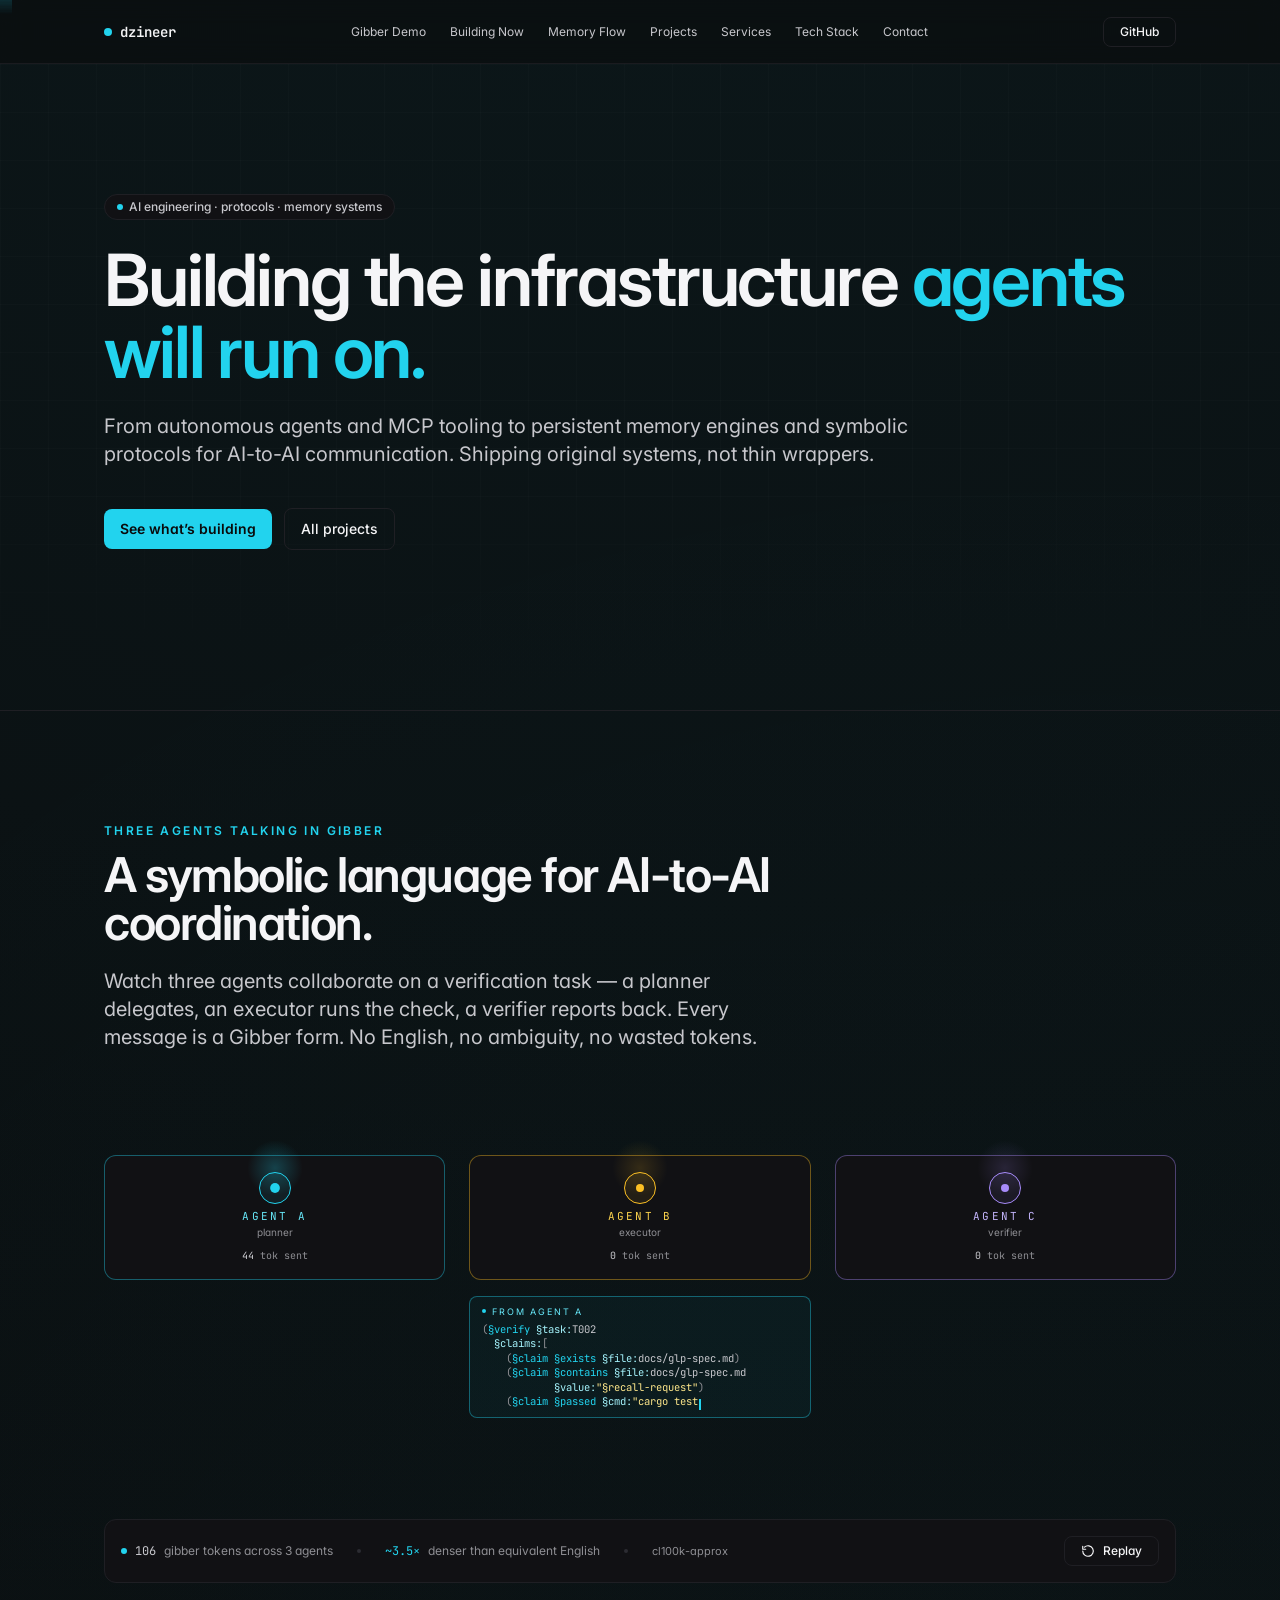
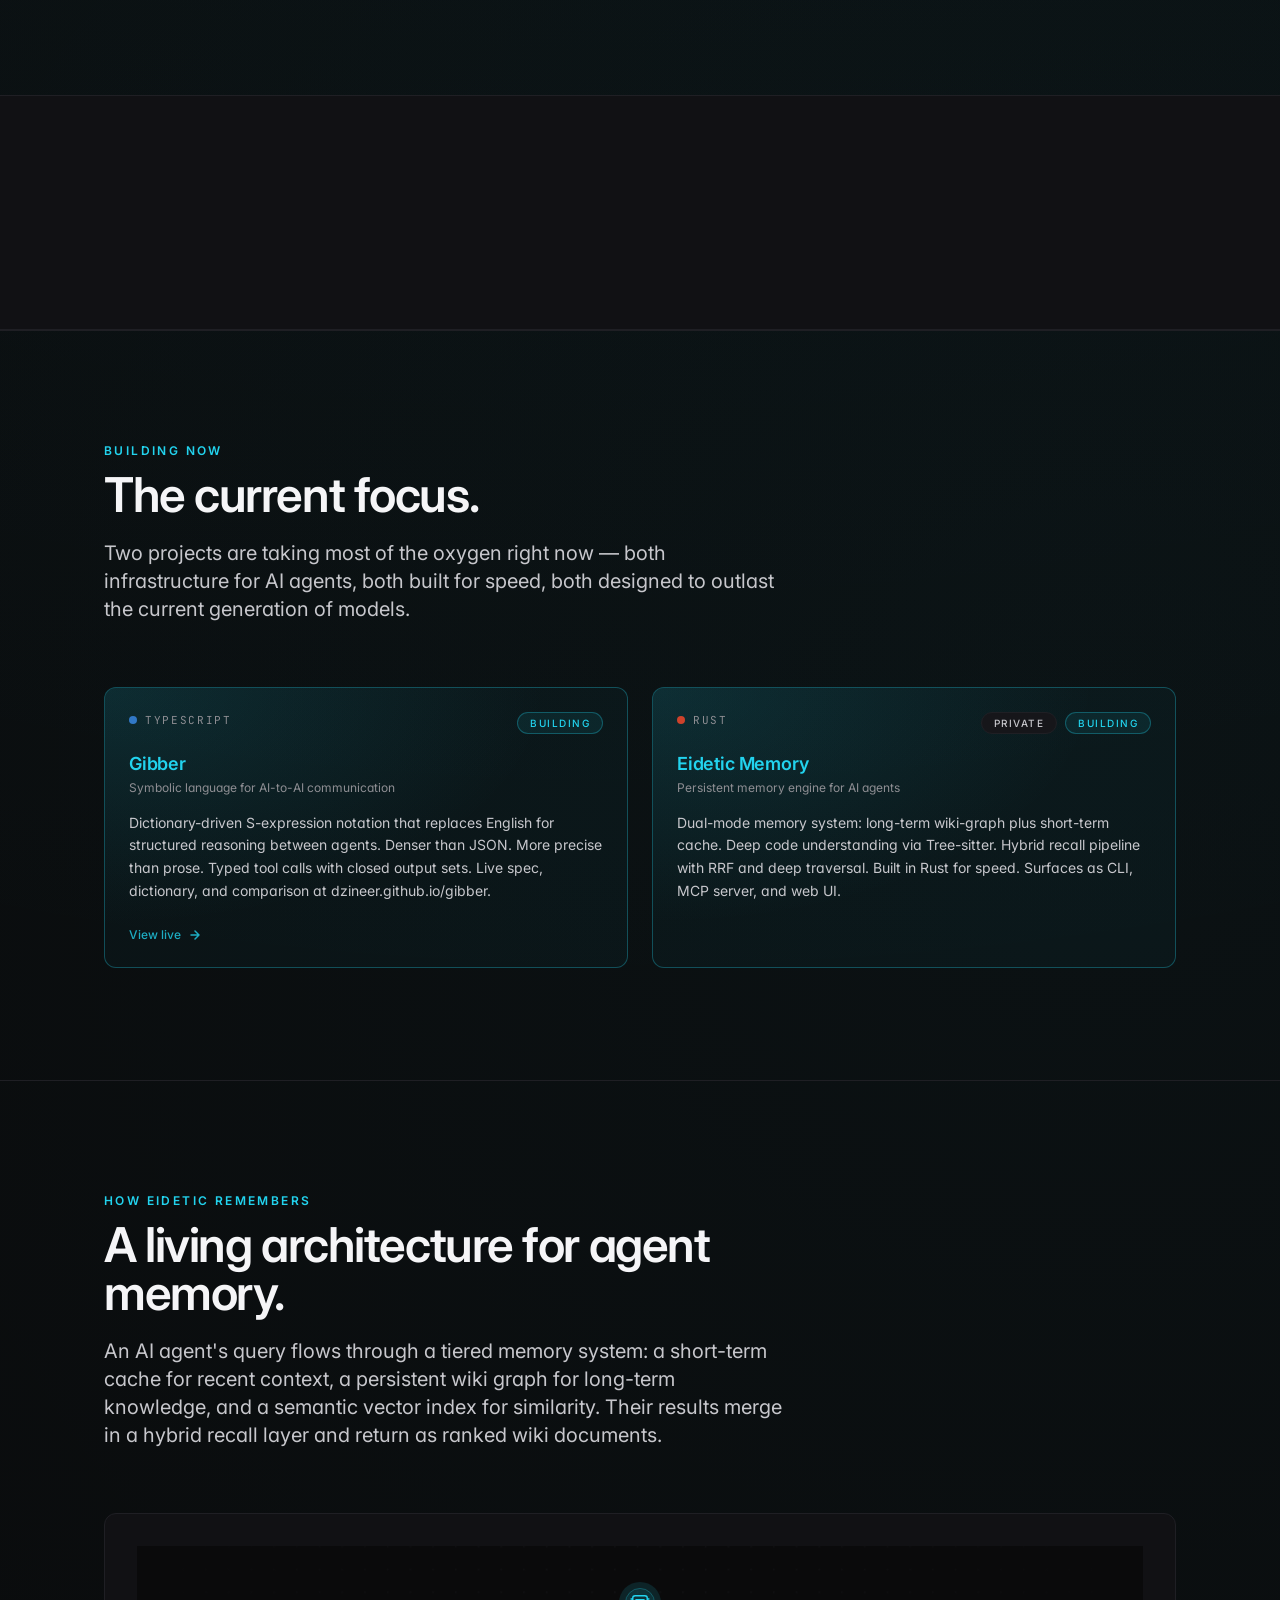
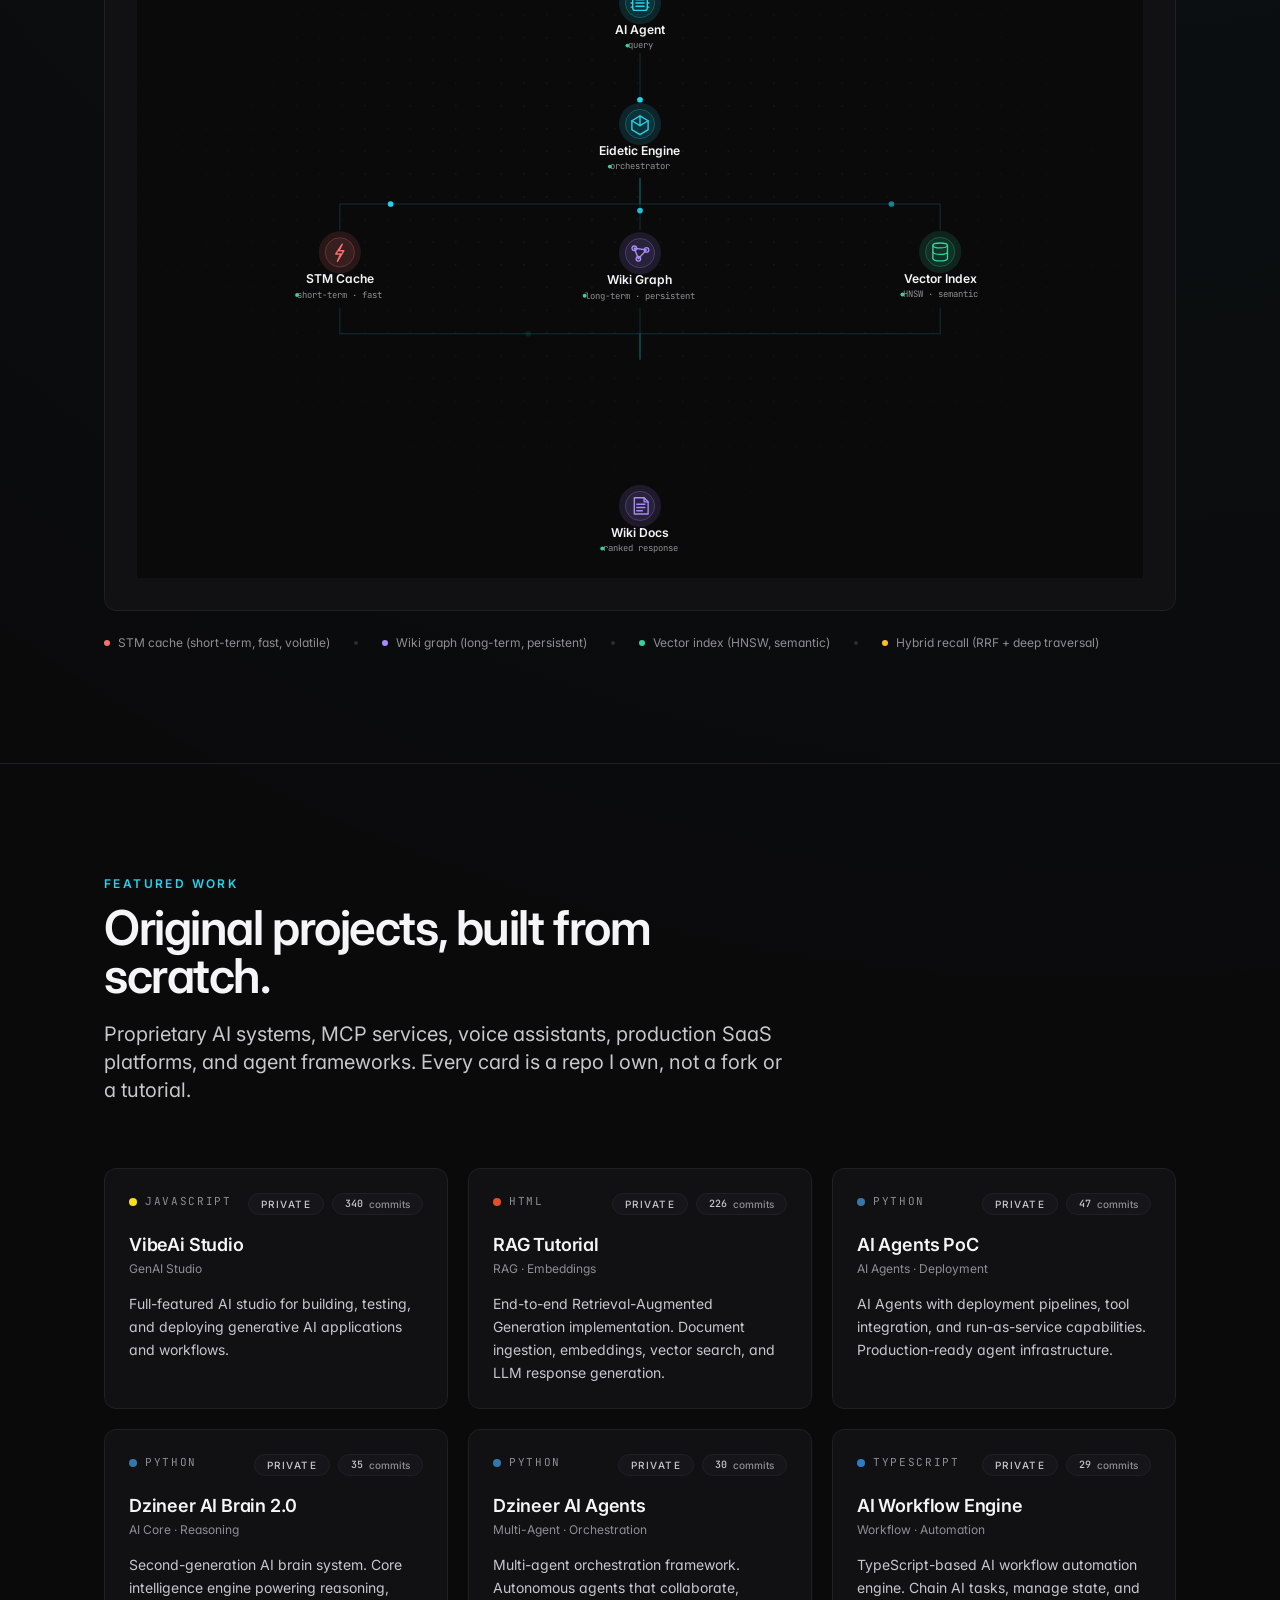
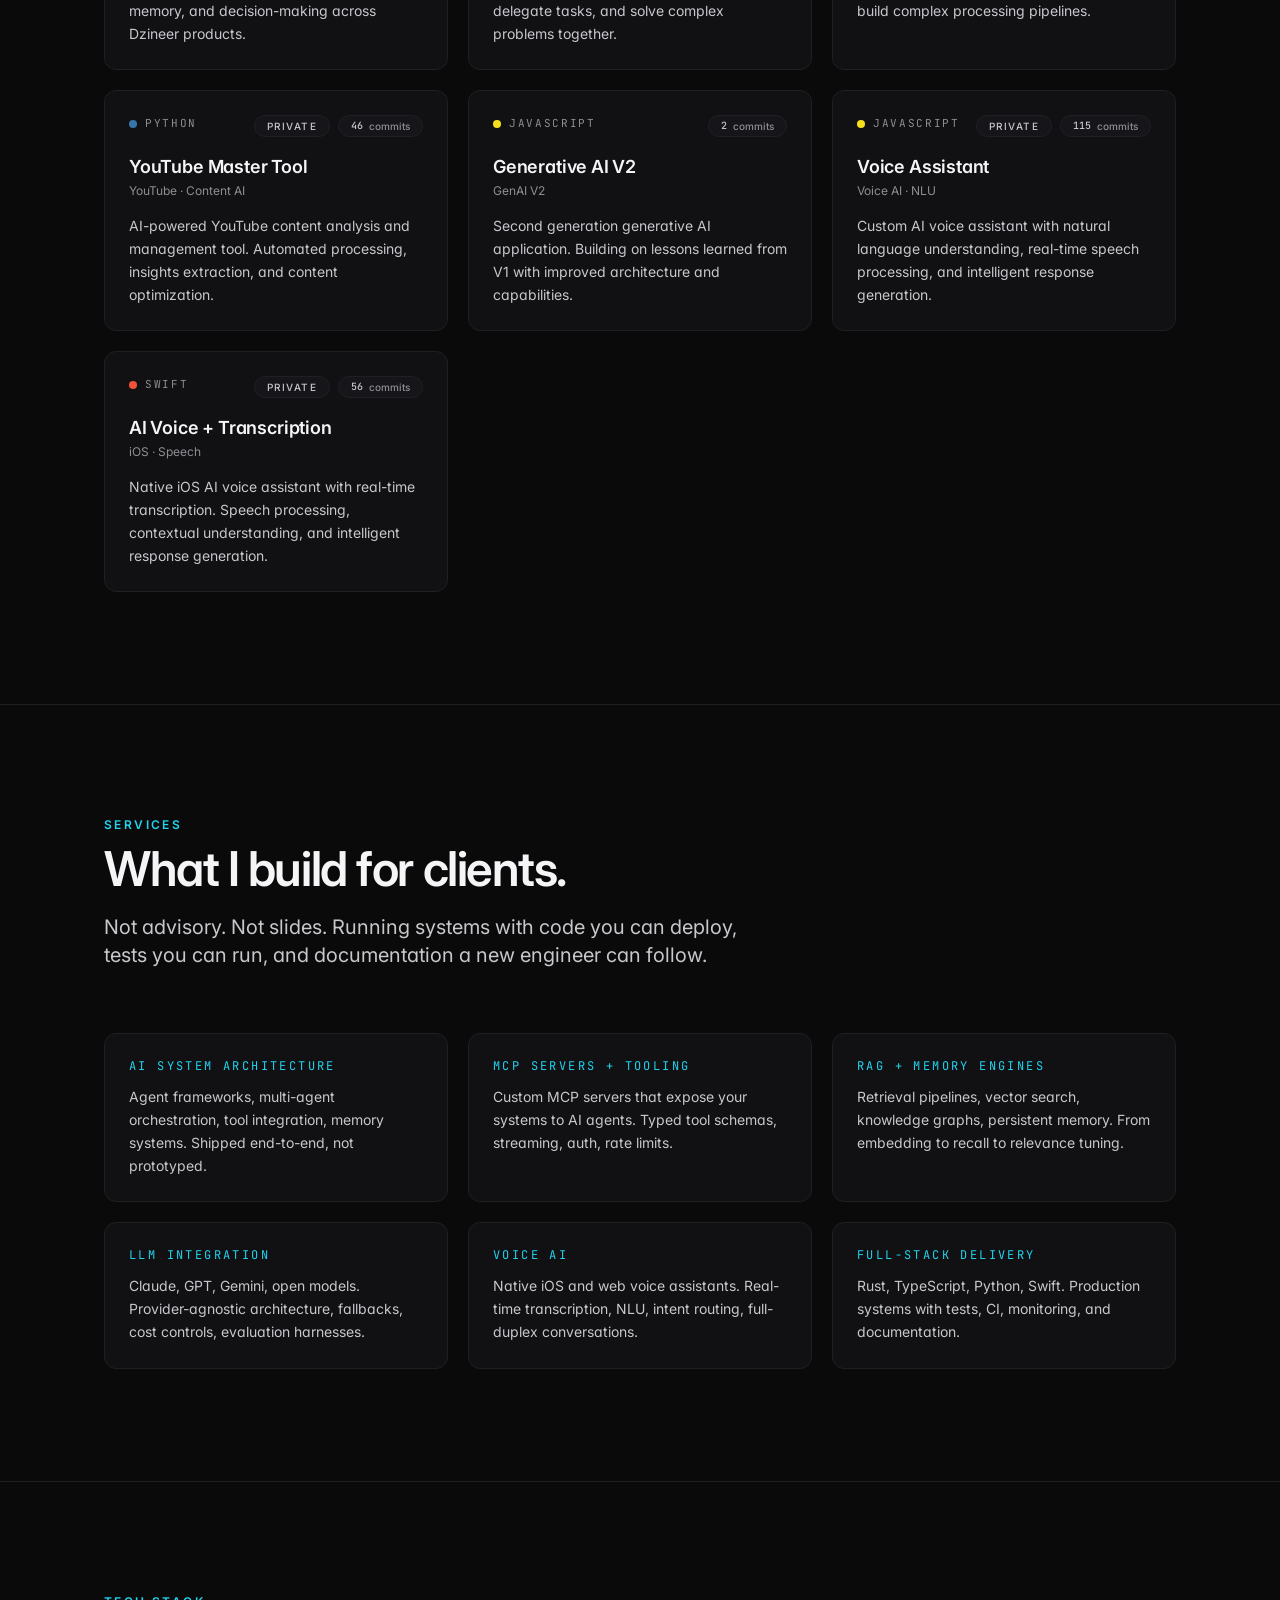
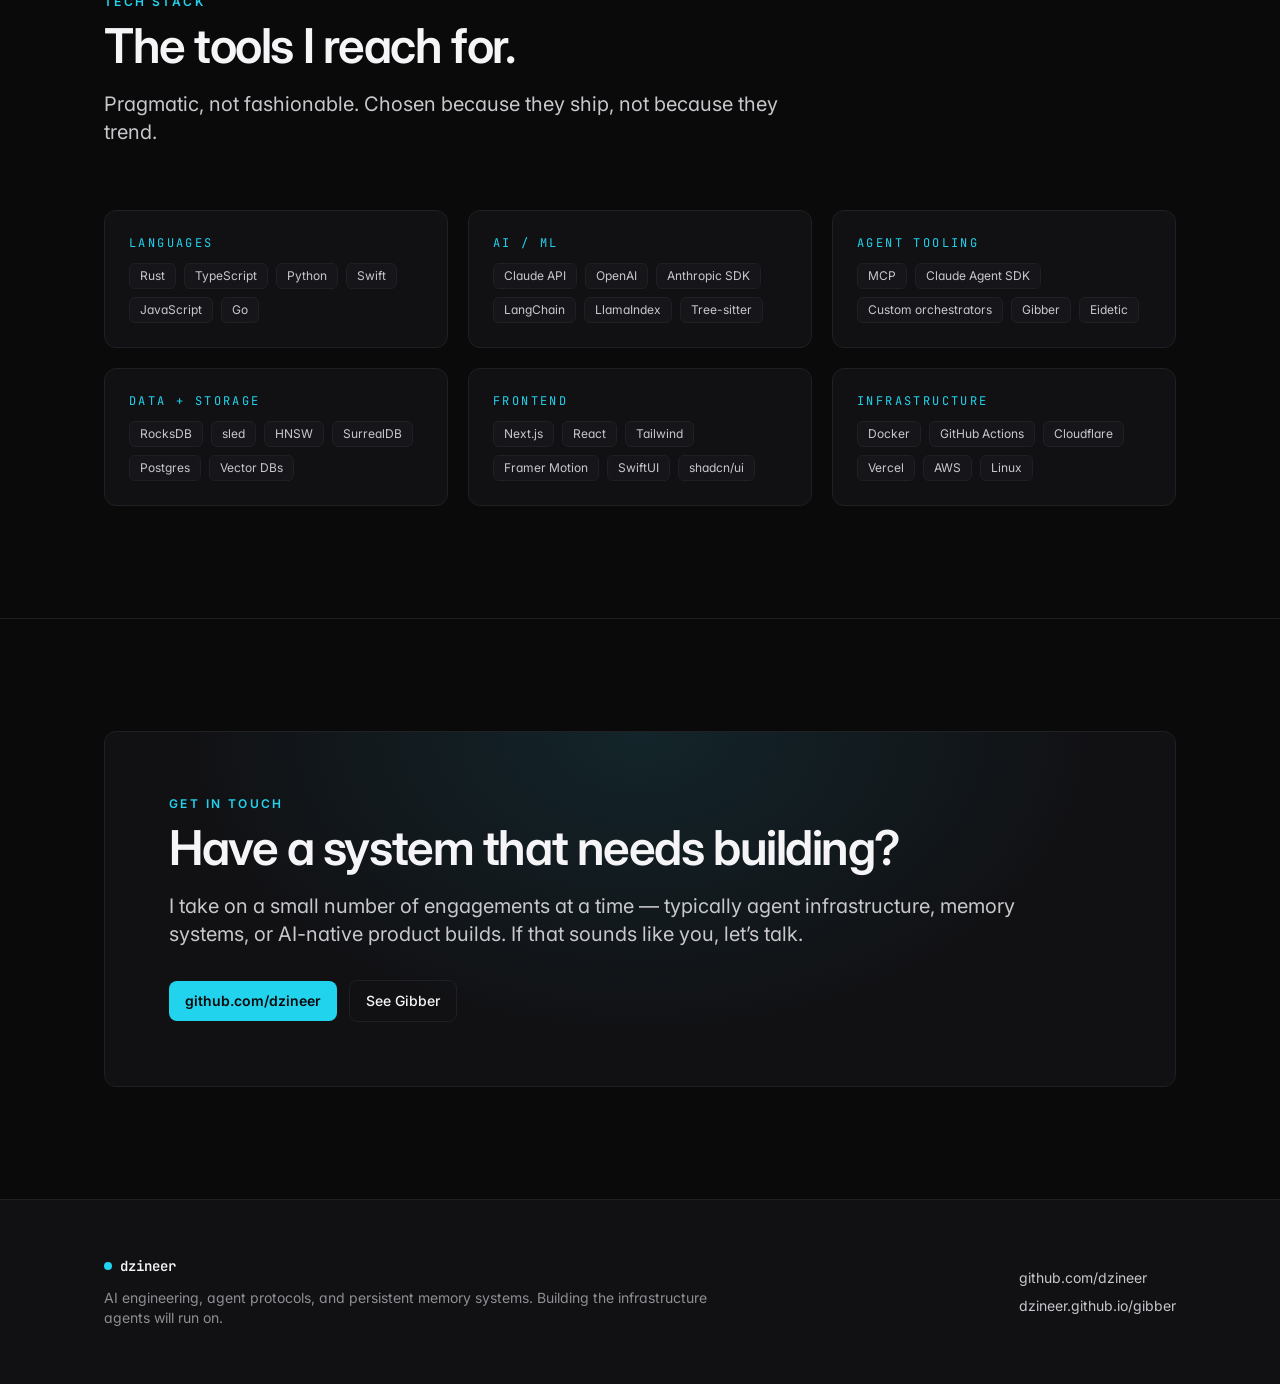
==== index.html @ 14e03e05 "update: VibeAi Studio description" ====
<!DOCTYPE html><!--JQY9CyeccsbOHOZumND3l--><html lang="en" class="dark"><head><meta charSet="utf-8"/><meta name="viewport" content="width=device-width, initial-scale=1"/><link rel="stylesheet" href="/_next/static/css/991d6d9dfb76376f.css" data-precedence="next"/><link rel="preload" as="script" fetchPriority="low" href="/_next/static/chunks/webpack-4e6bf084ac60582b.js"/><script src="/_next/static/chunks/4bd1b696-c023c6e3521b1417.js" async=""></script><script src="/_next/static/chunks/255-29f3dcaae8f3cb4e.js" async=""></script><script src="/_next/static/chunks/main-app-4b859cdd28a99f5c.js" async=""></script><script src="/_next/static/chunks/771-ea896847070d88a7.js" async=""></script><script src="/_next/static/chunks/app/page-4bd1f566b5746e66.js" async=""></script><link rel="preconnect" href="https://fonts.googleapis.com"/><link rel="preconnect" href="https://fonts.gstatic.com" crossorigin=""/><title>Dzineer — AI Engineering, Protocols, and Memory Systems</title><meta name="description" content="Building the infrastructure agents will run on. AI engineering, agent protocols, persistent memory systems, and developer tools — from Gibber to Eidetic Memory."/><meta property="og:title" content="Dzineer — AI Engineering, Protocols, and Memory Systems"/><meta property="og:description" content="Building the infrastructure agents will run on."/><meta property="og:type" content="website"/><meta name="twitter:card" content="summary"/><meta name="twitter:title" content="Dzineer — AI Engineering, Protocols, and Memory Systems"/><meta name="twitter:description" content="Building the infrastructure agents will run on."/><link href="https://fonts.googleapis.com/css2?family=Inter:wght@400;500;600;700&amp;family=JetBrains+Mono:wght@400;500;600&amp;display=swap" rel="stylesheet"/><script src="/_next/static/chunks/polyfills-42372ed130431b0a.js" noModule=""></script></head><body><div hidden=""><!--$--><!--/$--></div><div aria-hidden="true" class="fixed left-0 right-0 top-0 z-50 h-[2px] origin-left bg-accent shadow-[0_0_12px_rgba(34,211,238,0.6)]" style="transform:scaleX(0)"></div><header class="sticky top-0 z-40 border-b border-line/80 backdrop-blur-md" style="height:64px;background-color:rgba(10, 10, 11, 0.5)"><div class="container-prose flex h-full items-center justify-between gap-6"><a href="#top" class="flex items-center gap-2 font-mono text-sm font-semibold text-ink-hi"><span class="inline-block h-2 w-2 rounded-full bg-accent" aria-hidden="true"></span>dzineer</a><nav class="hidden items-center gap-6 text-xs text-ink-mid md:flex"><a href="#gibber-demo" class="cursor-pointer transition-colors duration-200 hover:text-ink-hi">Gibber Demo</a><a href="#building" class="cursor-pointer transition-colors duration-200 hover:text-ink-hi">Building Now</a><a href="#memory-flow" class="cursor-pointer transition-colors duration-200 hover:text-ink-hi">Memory Flow</a><a href="#projects" class="cursor-pointer transition-colors duration-200 hover:text-ink-hi">Projects</a><a href="#services" class="cursor-pointer transition-colors duration-200 hover:text-ink-hi">Services</a><a href="#stack" class="cursor-pointer transition-colors duration-200 hover:text-ink-hi">Tech Stack</a><a href="#contact" class="cursor-pointer transition-colors duration-200 hover:text-ink-hi">Contact</a></nav><a href="https://github.com/dzineer" target="_blank" rel="noreferrer" class="btn-ghost !py-1.5 !text-xs" aria-label="View GitHub profile">GitHub</a></div></header><main id="top"><section class="relative overflow-hidden"><div class="absolute inset-0 bg-grid mask-fade-b" style="opacity:0.5;transform:none"></div><div class="container-prose relative pb-28 pt-24 md:pb-40 md:pt-32" style="opacity:1;transform:none"><div style="opacity:0;transform:translateY(16px)"><div class="chip mb-6"><span class="h-1.5 w-1.5 rounded-full bg-accent"></span>AI engineering · protocols · memory systems</div></div><div style="opacity:0;transform:translateY(16px)"><h1 class="h-display max-w-5xl">Building the infrastructure<!-- --> <span class="text-accent">agents will run on.</span></h1></div><div style="opacity:0;transform:translateY(16px)"><p class="mt-6 lede">From autonomous agents and MCP tooling to persistent memory engines and symbolic protocols for AI-to-AI communication. Shipping original systems, not thin wrappers.</p></div><div style="opacity:0;transform:translateY(16px)"><div class="mt-10 flex flex-wrap items-center gap-3"><a href="#building" class="btn-primary">See what’s building</a><a href="#projects" class="btn-ghost">All projects</a></div></div></div></section><div class="hairline"></div><section id="gibber-demo" class="section"><div class="container-prose"><div style="opacity:0;transform:translateY(16px)"><div class="mb-12 max-w-prose2 scroll-mt-24 md:mb-16"><div class="kicker">Three agents talking in Gibber</div><h2 class="h-section">A symbolic language for AI-to-AI coordination.</h2><p class="mt-5 lede">Watch three agents collaborate on a verification task — a planner delegates, an executor runs the check, a verifier reports back. Every message is a Gibber form. No English, no ambiguity, no wasted tokens.</p></div></div><div style="opacity:0;transform:translateY(16px)"><div class="space-y-6"><div class="relative"><div class="relative h-10" aria-hidden="true"><div class="pointer-events-none absolute -top-[26px] z-10 h-[2px]" style="left:16.666666666666664%;width:33.333333333333336%;background:linear-gradient(to right, transparent 0%, #22D3EE 50%, transparent 100%);opacity:0" aria-hidden="true"></div><div class="pointer-events-none absolute -top-8 z-20 h-3 w-3 -translate-x-1/2 rounded-full" style="left:16.666666666666664%;background-color:#22D3EE;box-shadow:0 0 16px 4px #22D3EE;opacity:0.85" aria-hidden="true"></div></div><div class="grid gap-4 md:grid-cols-3 md:gap-6"><div class="flex min-h-[340px] flex-col"><div class="relative flex flex-col items-center rounded-xl border border-cyan-400/40 bg-bg-elev px-3 py-4 text-center"><div aria-hidden="true" class="absolute -top-4 left-1/2 -translate-x-1/2" style="width:56px;height:56px;border-radius:50%;background:radial-gradient(circle, rgba(34,211,238,0.25) 0%, transparent 70%);opacity:1;transition:opacity 300ms"></div><div class="relative z-10 mb-1 flex h-8 w-8 items-center justify-center rounded-full border" style="border-color:#22D3EE;background-color:rgba(34,211,238,0.08)"><div class="h-2 w-2 rounded-full" style="background-color:#22D3EE"></div></div><div class="font-mono text-[11px] uppercase tracking-[0.2em] text-cyan-300">Agent A</div><div class="text-[10px] text-ink-lo">planner</div><div class="mt-2 font-mono text-[10px] text-ink-lo"><span class="tabular-nums text-ink-mid">0</span> tok sent</div></div><div class="mt-4 flex flex-col gap-2"></div></div><div class="flex min-h-[340px] flex-col"><div class="relative flex flex-col items-center rounded-xl border border-amber-400/40 bg-bg-elev px-3 py-4 text-center"><div aria-hidden="true" class="absolute -top-4 left-1/2 -translate-x-1/2" style="width:56px;height:56px;border-radius:50%;background:radial-gradient(circle, rgba(251,191,36,0.25) 0%, transparent 70%);opacity:0.6;transition:opacity 300ms"></div><div class="relative z-10 mb-1 flex h-8 w-8 items-center justify-center rounded-full border" style="border-color:#FBBF24;background-color:rgba(251,191,36,0.08)"><div class="h-2 w-2 rounded-full" style="background-color:#FBBF24"></div></div><div class="font-mono text-[11px] uppercase tracking-[0.2em] text-amber-300">Agent B</div><div class="text-[10px] text-ink-lo">executor</div><div class="mt-2 font-mono text-[10px] text-ink-lo"><span class="tabular-nums text-ink-mid">0</span> tok sent</div></div><div class="mt-4 flex flex-col gap-2"></div></div><div class="flex min-h-[340px] flex-col"><div class="relative flex flex-col items-center rounded-xl border border-violet-400/40 bg-bg-elev px-3 py-4 text-center"><div aria-hidden="true" class="absolute -top-4 left-1/2 -translate-x-1/2" style="width:56px;height:56px;border-radius:50%;background:radial-gradient(circle, rgba(167,139,250,0.25) 0%, transparent 70%);opacity:0.6;transition:opacity 300ms"></div><div class="relative z-10 mb-1 flex h-8 w-8 items-center justify-center rounded-full border" style="border-color:#A78BFA;background-color:rgba(167,139,250,0.08)"><div class="h-2 w-2 rounded-full" style="background-color:#A78BFA"></div></div><div class="font-mono text-[11px] uppercase tracking-[0.2em] text-violet-300">Agent C</div><div class="text-[10px] text-ink-lo">verifier</div><div class="mt-2 font-mono text-[10px] text-ink-lo"><span class="tabular-nums text-ink-mid">0</span> tok sent</div></div><div class="mt-4 flex flex-col gap-2"></div></div></div></div><div class="flex flex-col items-start justify-between gap-4 rounded-xl border border-line bg-bg-elev p-4 sm:flex-row sm:items-center"><div class="flex flex-wrap items-center gap-x-6 gap-y-2 text-xs text-ink-lo"><span class="inline-flex items-center gap-2"><span class="h-1.5 w-1.5 rounded-full bg-accent"></span><span class="font-mono text-ink-mid">106</span> <!-- -->gibber tokens across 3 agents</span><span class="h-1 w-1 rounded-full bg-line-strong"></span><span class="inline-flex items-center gap-2"><span class="font-mono text-accent">~<!-- -->3.5<!-- -->×</span> <!-- -->denser than equivalent English</span><span class="h-1 w-1 rounded-full bg-line-strong"></span><span class="text-[11px]">cl100k-approx</span></div><button class="btn-ghost !py-1.5 !text-xs" aria-label="Replay agent conversation" tabindex="0"><svg viewBox="0 0 24 24" width="14" height="14" fill="none" stroke="currentColor" stroke-width="2" stroke-linecap="round" stroke-linejoin="round" aria-hidden="true"><path d="M3 12a9 9 0 1 0 3-6.7"></path><path d="M3 4v5h5"></path></svg>Replay</button></div></div></div></div></section><section class="border-y border-line bg-bg-elev"><div class="container-prose py-14 md:py-20"><div class="grid grid-cols-2 gap-6 md:grid-cols-4 md:gap-10"><div style="opacity:0;transform:translateY(14px)"><div class="flex flex-col gap-2"><div class="font-sans text-4xl font-semibold tracking-tighter2 text-ink-hi md:text-5xl"><span class="tabular-nums">0<!-- -->+</span></div><div class="font-mono text-[11px] uppercase tracking-[0.2em] text-ink-lo">Original repos</div></div></div><div style="opacity:0;transform:translateY(14px)"><div class="flex flex-col gap-2"><div class="font-sans text-4xl font-semibold tracking-tighter2 text-ink-hi md:text-5xl"><span class="tabular-nums">0<!-- -->+</span></div><div class="font-mono text-[11px] uppercase tracking-[0.2em] text-ink-lo">Commits</div></div></div><div style="opacity:0;transform:translateY(14px)"><div class="flex flex-col gap-2"><div class="font-sans text-4xl font-semibold tracking-tighter2 text-ink-hi md:text-5xl"><span class="tabular-nums">0<!-- -->+</span></div><div class="font-mono text-[11px] uppercase tracking-[0.2em] text-ink-lo">AI/ML projects</div></div></div><div style="opacity:0;transform:translateY(14px)"><div class="flex flex-col gap-2"><div class="font-sans text-4xl font-semibold tracking-tighter2 text-ink-hi md:text-5xl"><span class="tabular-nums">0<!-- -->+</span></div><div class="font-mono text-[11px] uppercase tracking-[0.2em] text-ink-lo">Years engineering</div></div></div></div></div></section><div class="hairline"></div><section id="building" class="section"><div class="container-prose"><div style="opacity:0;transform:translateY(16px)"><div class="mb-12 max-w-prose2 scroll-mt-24 md:mb-16"><div class="kicker">Building now</div><h2 class="h-section">The current focus.</h2><p class="mt-5 lede">Two projects are taking most of the oxygen right now — both infrastructure for AI agents, both built for speed, both designed to outlast the current generation of models.</p></div></div><div class="grid gap-6 md:grid-cols-2"><div style="opacity:0;transform:translateY(14px)"><div class="h-full"><a href="https://dzineer.github.io/gibber/" target="_blank" rel="noreferrer" class="block h-full cursor-pointer focus:outline-none focus-visible:ring-2 focus-visible:ring-accent focus-visible:ring-offset-2 focus-visible:ring-offset-bg-base rounded-xl"><article class="group relative flex h-full flex-col overflow-hidden rounded-xl border p-6 transition-colors duration-200 border-accent/30 bg-accent/[0.03] hover:border-accent/60"><div aria-hidden="true" class="pointer-events-none absolute inset-0 bg-[radial-gradient(ellipse_at_top_left,rgba(34,211,238,0.12),transparent_60%)]"></div><div class="relative flex items-start justify-between gap-3"><div class="flex items-center gap-2"><span class="inline-block h-2 w-2 rounded-full" style="background-color:#3178C6" aria-hidden="true"></span><span class="font-mono text-[11px] uppercase tracking-[0.15em] text-ink-lo">TypeScript</span></div><div class="flex items-center gap-2"><span class="chip !border-accent/30 !bg-accent/[0.08] !py-0.5 !text-[10px] !uppercase !tracking-[0.15em] !text-accent">building</span></div></div><div class="relative mt-4"><h3 class="text-lg font-semibold text-accent">Gibber</h3><div class="mt-0.5 text-xs text-ink-lo">Symbolic language for AI-to-AI communication</div></div><p class="relative mt-4 text-sm leading-relaxed text-ink-mid">Dictionary-driven S-expression notation that replaces English for structured reasoning between agents. Denser than JSON. More precise than prose. Typed tool calls with closed output sets. Live spec, dictionary, and comparison at dzineer.github.io/gibber.</p><div class="relative mt-6 flex items-center gap-2 text-xs font-medium text-accent opacity-80 transition-opacity duration-200 group-hover:opacity-100"><span>View live</span><svg width="12" height="12" viewBox="0 0 12 12" fill="none" aria-hidden="true"><path d="M2 6h8M6 2l4 4-4 4" stroke="currentColor" stroke-width="1.5" stroke-linecap="round" stroke-linejoin="round"></path></svg></div></article></a></div></div><div style="opacity:0;transform:translateY(14px)"><div class="h-full"><article class="group relative flex h-full flex-col overflow-hidden rounded-xl border p-6 transition-colors duration-200 border-accent/30 bg-accent/[0.03] hover:border-accent/60"><div aria-hidden="true" class="pointer-events-none absolute inset-0 bg-[radial-gradient(ellipse_at_top_left,rgba(34,211,238,0.12),transparent_60%)]"></div><div class="relative flex items-start justify-between gap-3"><div class="flex items-center gap-2"><span class="inline-block h-2 w-2 rounded-full" style="background-color:#CE422B" aria-hidden="true"></span><span class="font-mono text-[11px] uppercase tracking-[0.15em] text-ink-lo">Rust</span></div><div class="flex items-center gap-2"><span class="chip !border-line !bg-bg-raised !py-0.5 !text-[10px] !uppercase !tracking-[0.15em]">private</span><span class="chip !border-accent/30 !bg-accent/[0.08] !py-0.5 !text-[10px] !uppercase !tracking-[0.15em] !text-accent">building</span></div></div><div class="relative mt-4"><h3 class="text-lg font-semibold text-accent">Eidetic Memory</h3><div class="mt-0.5 text-xs text-ink-lo">Persistent memory engine for AI agents</div></div><p class="relative mt-4 text-sm leading-relaxed text-ink-mid">Dual-mode memory system: long-term wiki-graph plus short-term cache. Deep code understanding via Tree-sitter. Hybrid recall pipeline with RRF and deep traversal. Built in Rust for speed. Surfaces as CLI, MCP server, and web UI.</p></article></div></div></div></div></section><div class="hairline"></div><section id="memory-flow" class="section"><div class="container-prose"><div style="opacity:0;transform:translateY(16px)"><div class="mb-12 max-w-prose2 scroll-mt-24 md:mb-16"><div class="kicker">How Eidetic remembers</div><h2 class="h-section">A living architecture for agent memory.</h2><p class="mt-5 lede">An AI agent&#x27;s query flows through a tiered memory system: a short-term cache for recent context, a persistent wiki graph for long-term knowledge, and a semantic vector index for similarity. Their results merge in a hybrid recall layer and return as ranked wiki documents.</p></div></div><div style="opacity:0;transform:translateY(16px)"><div class="relative overflow-hidden rounded-xl border border-line bg-bg-elev"><div class="relative p-4 md:p-8"><div class="relative w-full"><svg viewBox="0 0 1240 780" class="w-full" role="img" aria-label="Eidetic memory architecture: an AI agent sends a query to the Eidetic engine, which dispatches to three storage layers — a short-term cache, a long-term wiki graph, and a vector index. Their results merge in the hybrid recall layer and return to the agent as ranked wiki documents."><defs><pattern id="dot-grid" width="28" height="28" patternUnits="userSpaceOnUse"><circle cx="1" cy="1" r="1" fill="#1F1F24"></circle></pattern><radialGradient id="bg-fade" cx="50%" cy="40%" r="60%"><stop offset="0%" stop-color="#0A0A0B" stop-opacity="0"></stop><stop offset="100%" stop-color="#0A0A0B" stop-opacity="1"></stop></radialGradient></defs><rect width="1240" height="780" fill="#0A0A0B"></rect><rect width="1240" height="780" fill="url(#dot-grid)"></rect><rect width="1240" height="780" fill="url(#bg-fade)"></rect><g><path d="M 620,132 L 620,161 L 620,161 L 620,190" fill="none" stroke="#22D3EE" stroke-opacity="0.4" stroke-width="1.4" stroke-dasharray="0 1" opacity="0" pathLength="1" stroke-dashoffset="0"></path><circle r="3.5" fill="#22D3EE" opacity="0"><animateMotion dur="2.2s" repeatCount="indefinite" begin="1.5s" path="M 620,132 L 620,161 L 620,161 L 620,190"></animateMotion></circle></g><g><path d="M 620,286 L 620,318 L 250,318 L 250,350" fill="none" stroke="#22D3EE" stroke-opacity="0.4" stroke-width="1.4" stroke-dasharray="0 1" opacity="0" pathLength="1" stroke-dashoffset="0"></path><circle r="3.5" fill="#22D3EE" opacity="0"><animateMotion dur="2.6s" repeatCount="indefinite" begin="1.65s" path="M 620,286 L 620,318 L 250,318 L 250,350"></animateMotion></circle></g><g><path d="M 620,286 L 620,318 L 620,318 L 620,350" fill="none" stroke="#22D3EE" stroke-opacity="0.4" stroke-width="1.4" stroke-dasharray="0 1" opacity="0" pathLength="1" stroke-dashoffset="0"></path><circle r="3.5" fill="#22D3EE" opacity="0"><animateMotion dur="3s" repeatCount="indefinite" begin="1.8s" path="M 620,286 L 620,318 L 620,318 L 620,350"></animateMotion></circle></g><g><path d="M 620,286 L 620,318 L 990,318 L 990,350" fill="none" stroke="#22D3EE" stroke-opacity="0.4" stroke-width="1.4" stroke-dasharray="0 1" opacity="0" pathLength="1" stroke-dashoffset="0"></path><circle r="3.5" fill="#22D3EE" opacity="0"><animateMotion dur="2.2s" repeatCount="indefinite" begin="1.95s" path="M 620,286 L 620,318 L 990,318 L 990,350"></animateMotion></circle></g><g><path d="M 250,446 L 250,478 L 620,478 L 620,510" fill="none" stroke="#22D3EE" stroke-opacity="0.4" stroke-width="1.4" stroke-dasharray="0 1" opacity="0" pathLength="1" stroke-dashoffset="0"></path><circle r="3.5" fill="#22D3EE" opacity="0"><animateMotion dur="2.6s" repeatCount="indefinite" begin="2.1s" path="M 250,446 L 250,478 L 620,478 L 620,510"></animateMotion></circle></g><g><path d="M 620,446 L 620,478 L 620,478 L 620,510" fill="none" stroke="#22D3EE" stroke-opacity="0.4" stroke-width="1.4" stroke-dasharray="0 1" opacity="0" pathLength="1" stroke-dashoffset="0"></path><circle r="3.5" fill="#22D3EE" opacity="0"><animateMotion dur="3s" repeatCount="indefinite" begin="2.25s" path="M 620,446 L 620,478 L 620,478 L 620,510"></animateMotion></circle></g><g><path d="M 990,446 L 990,478 L 620,478 L 620,510" fill="none" stroke="#22D3EE" stroke-opacity="0.4" stroke-width="1.4" stroke-dasharray="0 1" opacity="0" pathLength="1" stroke-dashoffset="0"></path><circle r="3.5" fill="#22D3EE" opacity="0"><animateMotion dur="2.2s" repeatCount="indefinite" begin="2.4s" path="M 990,446 L 990,478 L 620,478 L 620,510"></animateMotion></circle></g><g><path d="M 620,606 L 620,633 L 620,633 L 620,660" fill="none" stroke="#22D3EE" stroke-opacity="0.4" stroke-width="1.4" stroke-dasharray="0 1" opacity="0" pathLength="1" stroke-dashoffset="0"></path><circle r="3.5" fill="#22D3EE" opacity="0"><animateMotion dur="2.6s" repeatCount="indefinite" begin="2.55s" path="M 620,606 L 620,633 L 620,633 L 620,660"></animateMotion></circle></g><g opacity="0" style="transform:translateY(18px);transform-origin:50% 50%;transform-box:fill-box"><g><rect x="530" y="40" width="180" height="92" rx="12" fill="transparent" stroke="transparent"></rect><circle cx="620" cy="70" r="26" fill="rgba(34,211,238,0.25)" opacity="0.5"></circle><circle cx="620" cy="70" r="18" fill="rgba(34,211,238,0.08)" stroke="#22D3EE" stroke-opacity="0.35" stroke-width="1"></circle><g transform="translate(620, 70)"><g stroke="#22D3EE" stroke-width="1.7" fill="none" stroke-linecap="round" stroke-linejoin="round"><rect x="-9" y="-9" width="18" height="18" rx="3"></rect><path d="M -5 -4 L 5 -4 M -5 0 L 5 0 M -5 4 L 5 4"></path><path d="M -11 -5 L -9 -5 M -11 0 L -9 0 M -11 5 L -9 5"></path><path d="M 9 -5 L 11 -5 M 9 0 L 11 0 M 9 5 L 11 5"></path></g></g><text x="620" y="108" text-anchor="middle" fill="#F5F5F7" font-size="15" font-weight="600" font-family="Inter, sans-serif">AI Agent</text><g transform="translate(620, 126)"><circle cx="-15.5" cy="-3.5" r="2.4" fill="#34D399"></circle><text x="0" y="0" text-anchor="middle" fill="#8E8E93" font-size="11" font-family="JetBrains Mono, monospace">query</text></g></g></g><g opacity="0" style="transform:translateY(18px);transform-origin:50% 50%;transform-box:fill-box"><g><rect x="510" y="190" width="220" height="96" rx="12" fill="transparent" stroke="transparent"></rect><circle cx="620" cy="220" r="26" fill="rgba(34,211,238,0.25)" opacity="0.5"></circle><circle cx="620" cy="220" r="18" fill="rgba(34,211,238,0.08)" stroke="#22D3EE" stroke-opacity="0.35" stroke-width="1"></circle><g transform="translate(620, 220)"><g stroke="#22D3EE" stroke-width="1.7" fill="none" stroke-linecap="round" stroke-linejoin="round"><path d="M 0 -10 L 10 -4 L 10 7 L 0 13 L -10 7 L -10 -4 Z"></path><path d="M 0 -10 L 0 2"></path><path d="M 0 2 L 10 -4"></path><path d="M 0 2 L -10 -4"></path></g></g><text x="620" y="258" text-anchor="middle" fill="#F5F5F7" font-size="15" font-weight="600" font-family="Inter, sans-serif">Eidetic Engine</text><g transform="translate(620, 276)"><circle cx="-37.2" cy="-3.5" r="2.4" fill="#34D399"></circle><text x="0" y="0" text-anchor="middle" fill="#8E8E93" font-size="11" font-family="JetBrains Mono, monospace">orchestrator</text></g></g></g><g opacity="0" style="transform:translateY(18px);transform-origin:50% 50%;transform-box:fill-box"><g><rect x="140" y="350" width="220" height="96" rx="12" fill="transparent" stroke="transparent"></rect><circle cx="250" cy="380" r="26" fill="rgba(248,113,113,0.25)" opacity="0.5"></circle><circle cx="250" cy="380" r="18" fill="rgba(248,113,113,0.08)" stroke="#F87171" stroke-opacity="0.35" stroke-width="1"></circle><g transform="translate(250, 380)"><g stroke="#F87171" stroke-width="1.7" fill="none" stroke-linecap="round" stroke-linejoin="round"><path d="M 3 -10 L -5 2 L 1 2 L -3 11 L 5 -2 L -1 -2 Z"></path></g></g><text x="250" y="418" text-anchor="middle" fill="#F5F5F7" font-size="15" font-weight="600" font-family="Inter, sans-serif">STM Cache</text><g transform="translate(250, 436)"><circle cx="-52.7" cy="-3.5" r="2.4" fill="#34D399"></circle><text x="0" y="0" text-anchor="middle" fill="#8E8E93" font-size="11" font-family="JetBrains Mono, monospace">short-term · fast</text></g></g></g><g opacity="0" style="transform:translateY(18px);transform-origin:50% 50%;transform-box:fill-box"><g><rect x="510" y="350" width="220" height="96" rx="12" fill="transparent" stroke="transparent"></rect><circle cx="620" cy="380" r="26" fill="rgba(167,139,250,0.25)" opacity="0.5"></circle><circle cx="620" cy="380" r="18" fill="rgba(167,139,250,0.08)" stroke="#A78BFA" stroke-opacity="0.35" stroke-width="1"></circle><g transform="translate(620, 380)"><g stroke="#A78BFA" stroke-width="1.7" fill="none" stroke-linecap="round" stroke-linejoin="round"><circle cx="-7" cy="-6" r="2.8"></circle><circle cx="8" cy="-4" r="2.8"></circle><circle cx="-2" cy="7" r="2.8"></circle><path d="M -7 -6 L 8 -4 M 8 -4 L -2 7 M -2 7 L -7 -6"></path></g></g><text x="620" y="418" text-anchor="middle" fill="#F5F5F7" font-size="15" font-weight="600" font-family="Inter, sans-serif">Wiki Graph</text><g transform="translate(620, 436)"><circle cx="-68.2" cy="-3.5" r="2.4" fill="#34D399"></circle><text x="0" y="0" text-anchor="middle" fill="#8E8E93" font-size="11" font-family="JetBrains Mono, monospace">long-term · persistent</text></g></g></g><g opacity="0" style="transform:translateY(18px);transform-origin:50% 50%;transform-box:fill-box"><g><rect x="880" y="350" width="220" height="96" rx="12" fill="transparent" stroke="transparent"></rect><circle cx="990" cy="380" r="26" fill="rgba(52,211,153,0.25)" opacity="0.5"></circle><circle cx="990" cy="380" r="18" fill="rgba(52,211,153,0.08)" stroke="#34D399" stroke-opacity="0.35" stroke-width="1"></circle><g transform="translate(990, 380)"><g stroke="#34D399" stroke-width="1.7" fill="none" stroke-linecap="round" stroke-linejoin="round"><ellipse cx="0" cy="-8" rx="9" ry="3"></ellipse><path d="M -9 -8 L -9 8 A 9 3 0 0 0 9 8 L 9 -8"></path><path d="M -9 0 A 9 3 0 0 0 9 0"></path></g></g><text x="990" y="418" text-anchor="middle" fill="#F5F5F7" font-size="15" font-weight="600" font-family="Inter, sans-serif">Vector Index</text><g transform="translate(990, 436)"><circle cx="-46.5" cy="-3.5" r="2.4" fill="#34D399"></circle><text x="0" y="0" text-anchor="middle" fill="#8E8E93" font-size="11" font-family="JetBrains Mono, monospace">HNSW · semantic</text></g></g></g><g opacity="0" style="transform:translateY(18px);transform-origin:50% 50%;transform-box:fill-box"><g><rect x="510" y="510" width="220" height="96" rx="12" fill="transparent" stroke="transparent"></rect><circle cx="620" cy="540" r="26" fill="rgba(251,191,36,0.25)" opacity="0.5"></circle><circle cx="620" cy="540" r="18" fill="rgba(251,191,36,0.08)" stroke="#FBBF24" stroke-opacity="0.35" stroke-width="1"></circle><g transform="translate(620, 540)"><g stroke="#FBBF24" stroke-width="1.7" fill="none" stroke-linecap="round" stroke-linejoin="round"><path d="M -10 -9 L 10 -9 L 4 1 L 4 10 L -4 10 L -4 1 Z"></path></g></g><text x="620" y="578" text-anchor="middle" fill="#F5F5F7" font-size="15" font-weight="600" font-family="Inter, sans-serif">Hybrid Recall</text><g transform="translate(620, 596)"><circle cx="-62" cy="-3.5" r="2.4" fill="#34D399"></circle><text x="0" y="0" text-anchor="middle" fill="#8E8E93" font-size="11" font-family="JetBrains Mono, monospace">RRF + deep traversal</text></g></g></g><g opacity="0" style="transform:translateY(18px);transform-origin:50% 50%;transform-box:fill-box"><g><rect x="530" y="660" width="180" height="92" rx="12" fill="transparent" stroke="transparent"></rect><circle cx="620" cy="690" r="26" fill="rgba(167,139,250,0.25)" opacity="0.5"></circle><circle cx="620" cy="690" r="18" fill="rgba(167,139,250,0.08)" stroke="#A78BFA" stroke-opacity="0.35" stroke-width="1"></circle><g transform="translate(620, 690)"><g stroke="#A78BFA" stroke-width="1.7" fill="none" stroke-linecap="round" stroke-linejoin="round"><path d="M -7 -10 L 5 -10 L 10 -5 L 10 10 L -7 10 Z"></path><path d="M 5 -10 L 5 -5 L 10 -5"></path><path d="M -4 -2 L 6 -2 M -4 2 L 6 2 M -4 6 L 3 6"></path></g></g><text x="620" y="728" text-anchor="middle" fill="#F5F5F7" font-size="15" font-weight="600" font-family="Inter, sans-serif">Wiki Docs</text><g transform="translate(620, 746)"><circle cx="-46.5" cy="-3.5" r="2.4" fill="#34D399"></circle><text x="0" y="0" text-anchor="middle" fill="#8E8E93" font-size="11" font-family="JetBrains Mono, monospace">ranked response</text></g></g></g></svg></div></div></div></div><div class="mt-6 flex flex-wrap items-center gap-x-6 gap-y-2 text-xs text-ink-lo"><span class="inline-flex items-center gap-2"><span class="inline-block h-1.5 w-1.5 rounded-full" style="background-color:#F87171"></span>STM cache (short-term, fast, volatile)</span><span class="h-1 w-1 rounded-full bg-line-strong"></span><span class="inline-flex items-center gap-2"><span class="inline-block h-1.5 w-1.5 rounded-full" style="background-color:#A78BFA"></span>Wiki graph (long-term, persistent)</span><span class="h-1 w-1 rounded-full bg-line-strong"></span><span class="inline-flex items-center gap-2"><span class="inline-block h-1.5 w-1.5 rounded-full" style="background-color:#34D399"></span>Vector index (HNSW, semantic)</span><span class="h-1 w-1 rounded-full bg-line-strong"></span><span class="inline-flex items-center gap-2"><span class="inline-block h-1.5 w-1.5 rounded-full" style="background-color:#FBBF24"></span>Hybrid recall (RRF + deep traversal)</span></div></div></section><div class="hairline"></div><section id="projects" class="section"><div class="container-prose"><div style="opacity:0;transform:translateY(16px)"><div class="mb-12 max-w-prose2 scroll-mt-24 md:mb-16"><div class="kicker">Featured work</div><h2 class="h-section">Original projects, built from scratch.</h2><p class="mt-5 lede">Proprietary AI systems, MCP services, voice assistants, production SaaS platforms, and agent frameworks. Every card is a repo I own, not a fork or a tutorial.</p></div></div><div class="grid gap-5 md:grid-cols-2 lg:grid-cols-3"><div style="opacity:0;transform:translateY(14px)"><div class="h-full"><article class="group relative flex h-full flex-col overflow-hidden rounded-xl border p-6 transition-colors duration-200 border-line bg-bg-elev hover:border-line-strong"><div class="relative flex items-start justify-between gap-3"><div class="flex items-center gap-2"><span class="inline-block h-2 w-2 rounded-full" style="background-color:#F7DF1E" aria-hidden="true"></span><span class="font-mono text-[11px] uppercase tracking-[0.15em] text-ink-lo">JavaScript</span></div><div class="flex items-center gap-2"><span class="chip !border-line !bg-bg-raised !py-0.5 !text-[10px] !uppercase !tracking-[0.15em]">private</span><span class="chip !border-line !bg-bg-raised !py-0.5 !text-[10px]"><span class="font-mono">340</span><span class="text-ink-lo"> commits</span></span></div></div><div class="relative mt-4"><h3 class="text-lg font-semibold text-ink-hi">VibeAi Studio</h3><div class="mt-0.5 text-xs text-ink-lo">GenAI Studio</div></div><p class="relative mt-4 text-sm leading-relaxed text-ink-mid">Full-featured AI studio for building, testing, and deploying generative AI applications and workflows.</p></article></div></div><div style="opacity:0;transform:translateY(14px)"><div class="h-full"><article class="group relative flex h-full flex-col overflow-hidden rounded-xl border p-6 transition-colors duration-200 border-line bg-bg-elev hover:border-line-strong"><div class="relative flex items-start justify-between gap-3"><div class="flex items-center gap-2"><span class="inline-block h-2 w-2 rounded-full" style="background-color:#E34F26" aria-hidden="true"></span><span class="font-mono text-[11px] uppercase tracking-[0.15em] text-ink-lo">HTML</span></div><div class="flex items-center gap-2"><span class="chip !border-line !bg-bg-raised !py-0.5 !text-[10px] !uppercase !tracking-[0.15em]">private</span><span class="chip !border-line !bg-bg-raised !py-0.5 !text-[10px]"><span class="font-mono">226</span><span class="text-ink-lo"> commits</span></span></div></div><div class="relative mt-4"><h3 class="text-lg font-semibold text-ink-hi">RAG Tutorial</h3><div class="mt-0.5 text-xs text-ink-lo">RAG · Embeddings</div></div><p class="relative mt-4 text-sm leading-relaxed text-ink-mid">End-to-end Retrieval-Augmented Generation implementation. Document ingestion, embeddings, vector search, and LLM response generation.</p></article></div></div><div style="opacity:0;transform:translateY(14px)"><div class="h-full"><article class="group relative flex h-full flex-col overflow-hidden rounded-xl border p-6 transition-colors duration-200 border-line bg-bg-elev hover:border-line-strong"><div class="relative flex items-start justify-between gap-3"><div class="flex items-center gap-2"><span class="inline-block h-2 w-2 rounded-full" style="background-color:#3776AB" aria-hidden="true"></span><span class="font-mono text-[11px] uppercase tracking-[0.15em] text-ink-lo">Python</span></div><div class="flex items-center gap-2"><span class="chip !border-line !bg-bg-raised !py-0.5 !text-[10px] !uppercase !tracking-[0.15em]">private</span><span class="chip !border-line !bg-bg-raised !py-0.5 !text-[10px]"><span class="font-mono">47</span><span class="text-ink-lo"> commits</span></span></div></div><div class="relative mt-4"><h3 class="text-lg font-semibold text-ink-hi">AI Agents PoC</h3><div class="mt-0.5 text-xs text-ink-lo">AI Agents · Deployment</div></div><p class="relative mt-4 text-sm leading-relaxed text-ink-mid">AI Agents with deployment pipelines, tool integration, and run-as-service capabilities. Production-ready agent infrastructure.</p></article></div></div><div style="opacity:0;transform:translateY(14px)"><div class="h-full"><article class="group relative flex h-full flex-col overflow-hidden rounded-xl border p-6 transition-colors duration-200 border-line bg-bg-elev hover:border-line-strong"><div class="relative flex items-start justify-between gap-3"><div class="flex items-center gap-2"><span class="inline-block h-2 w-2 rounded-full" style="background-color:#3776AB" aria-hidden="true"></span><span class="font-mono text-[11px] uppercase tracking-[0.15em] text-ink-lo">Python</span></div><div class="flex items-center gap-2"><span class="chip !border-line !bg-bg-raised !py-0.5 !text-[10px] !uppercase !tracking-[0.15em]">private</span><span class="chip !border-line !bg-bg-raised !py-0.5 !text-[10px]"><span class="font-mono">35</span><span class="text-ink-lo"> commits</span></span></div></div><div class="relative mt-4"><h3 class="text-lg font-semibold text-ink-hi">Dzineer AI Brain 2.0</h3><div class="mt-0.5 text-xs text-ink-lo">AI Core · Reasoning</div></div><p class="relative mt-4 text-sm leading-relaxed text-ink-mid">Second-generation AI brain system. Core intelligence engine powering reasoning, memory, and decision-making across Dzineer products.</p></article></div></div><div style="opacity:0;transform:translateY(14px)"><div class="h-full"><article class="group relative flex h-full flex-col overflow-hidden rounded-xl border p-6 transition-colors duration-200 border-line bg-bg-elev hover:border-line-strong"><div class="relative flex items-start justify-between gap-3"><div class="flex items-center gap-2"><span class="inline-block h-2 w-2 rounded-full" style="background-color:#3776AB" aria-hidden="true"></span><span class="font-mono text-[11px] uppercase tracking-[0.15em] text-ink-lo">Python</span></div><div class="flex items-center gap-2"><span class="chip !border-line !bg-bg-raised !py-0.5 !text-[10px] !uppercase !tracking-[0.15em]">private</span><span class="chip !border-line !bg-bg-raised !py-0.5 !text-[10px]"><span class="font-mono">30</span><span class="text-ink-lo"> commits</span></span></div></div><div class="relative mt-4"><h3 class="text-lg font-semibold text-ink-hi">Dzineer AI Agents</h3><div class="mt-0.5 text-xs text-ink-lo">Multi-Agent · Orchestration</div></div><p class="relative mt-4 text-sm leading-relaxed text-ink-mid">Multi-agent orchestration framework. Autonomous agents that collaborate, delegate tasks, and solve complex problems together.</p></article></div></div><div style="opacity:0;transform:translateY(14px)"><div class="h-full"><article class="group relative flex h-full flex-col overflow-hidden rounded-xl border p-6 transition-colors duration-200 border-line bg-bg-elev hover:border-line-strong"><div class="relative flex items-start justify-between gap-3"><div class="flex items-center gap-2"><span class="inline-block h-2 w-2 rounded-full" style="background-color:#3178C6" aria-hidden="true"></span><span class="font-mono text-[11px] uppercase tracking-[0.15em] text-ink-lo">TypeScript</span></div><div class="flex items-center gap-2"><span class="chip !border-line !bg-bg-raised !py-0.5 !text-[10px] !uppercase !tracking-[0.15em]">private</span><span class="chip !border-line !bg-bg-raised !py-0.5 !text-[10px]"><span class="font-mono">29</span><span class="text-ink-lo"> commits</span></span></div></div><div class="relative mt-4"><h3 class="text-lg font-semibold text-ink-hi">AI Workflow Engine</h3><div class="mt-0.5 text-xs text-ink-lo">Workflow · Automation</div></div><p class="relative mt-4 text-sm leading-relaxed text-ink-mid">TypeScript-based AI workflow automation engine. Chain AI tasks, manage state, and build complex processing pipelines.</p></article></div></div><div style="opacity:0;transform:translateY(14px)"><div class="h-full"><article class="group relative flex h-full flex-col overflow-hidden rounded-xl border p-6 transition-colors duration-200 border-line bg-bg-elev hover:border-line-strong"><div class="relative flex items-start justify-between gap-3"><div class="flex items-center gap-2"><span class="inline-block h-2 w-2 rounded-full" style="background-color:#3776AB" aria-hidden="true"></span><span class="font-mono text-[11px] uppercase tracking-[0.15em] text-ink-lo">Python</span></div><div class="flex items-center gap-2"><span class="chip !border-line !bg-bg-raised !py-0.5 !text-[10px] !uppercase !tracking-[0.15em]">private</span><span class="chip !border-line !bg-bg-raised !py-0.5 !text-[10px]"><span class="font-mono">46</span><span class="text-ink-lo"> commits</span></span></div></div><div class="relative mt-4"><h3 class="text-lg font-semibold text-ink-hi">YouTube Master Tool</h3><div class="mt-0.5 text-xs text-ink-lo">YouTube · Content AI</div></div><p class="relative mt-4 text-sm leading-relaxed text-ink-mid">AI-powered YouTube content analysis and management tool. Automated processing, insights extraction, and content optimization.</p></article></div></div><div style="opacity:0;transform:translateY(14px)"><div class="h-full"><article class="group relative flex h-full flex-col overflow-hidden rounded-xl border p-6 transition-colors duration-200 border-line bg-bg-elev hover:border-line-strong"><div class="relative flex items-start justify-between gap-3"><div class="flex items-center gap-2"><span class="inline-block h-2 w-2 rounded-full" style="background-color:#F7DF1E" aria-hidden="true"></span><span class="font-mono text-[11px] uppercase tracking-[0.15em] text-ink-lo">JavaScript</span></div><div class="flex items-center gap-2"><span class="chip !border-line !bg-bg-raised !py-0.5 !text-[10px]"><span class="font-mono">2</span><span class="text-ink-lo"> commits</span></span></div></div><div class="relative mt-4"><h3 class="text-lg font-semibold text-ink-hi">Generative AI V2</h3><div class="mt-0.5 text-xs text-ink-lo">GenAI V2</div></div><p class="relative mt-4 text-sm leading-relaxed text-ink-mid">Second generation generative AI application. Building on lessons learned from V1 with improved architecture and capabilities.</p></article></div></div><div style="opacity:0;transform:translateY(14px)"><div class="h-full"><article class="group relative flex h-full flex-col overflow-hidden rounded-xl border p-6 transition-colors duration-200 border-line bg-bg-elev hover:border-line-strong"><div class="relative flex items-start justify-between gap-3"><div class="flex items-center gap-2"><span class="inline-block h-2 w-2 rounded-full" style="background-color:#F7DF1E" aria-hidden="true"></span><span class="font-mono text-[11px] uppercase tracking-[0.15em] text-ink-lo">JavaScript</span></div><div class="flex items-center gap-2"><span class="chip !border-line !bg-bg-raised !py-0.5 !text-[10px] !uppercase !tracking-[0.15em]">private</span><span class="chip !border-line !bg-bg-raised !py-0.5 !text-[10px]"><span class="font-mono">115</span><span class="text-ink-lo"> commits</span></span></div></div><div class="relative mt-4"><h3 class="text-lg font-semibold text-ink-hi">Voice Assistant</h3><div class="mt-0.5 text-xs text-ink-lo">Voice AI · NLU</div></div><p class="relative mt-4 text-sm leading-relaxed text-ink-mid">Custom AI voice assistant with natural language understanding, real-time speech processing, and intelligent response generation.</p></article></div></div><div style="opacity:0;transform:translateY(14px)"><div class="h-full"><article class="group relative flex h-full flex-col overflow-hidden rounded-xl border p-6 transition-colors duration-200 border-line bg-bg-elev hover:border-line-strong"><div class="relative flex items-start justify-between gap-3"><div class="flex items-center gap-2"><span class="inline-block h-2 w-2 rounded-full" style="background-color:#F05138" aria-hidden="true"></span><span class="font-mono text-[11px] uppercase tracking-[0.15em] text-ink-lo">Swift</span></div><div class="flex items-center gap-2"><span class="chip !border-line !bg-bg-raised !py-0.5 !text-[10px] !uppercase !tracking-[0.15em]">private</span><span class="chip !border-line !bg-bg-raised !py-0.5 !text-[10px]"><span class="font-mono">56</span><span class="text-ink-lo"> commits</span></span></div></div><div class="relative mt-4"><h3 class="text-lg font-semibold text-ink-hi">AI Voice + Transcription</h3><div class="mt-0.5 text-xs text-ink-lo">iOS · Speech</div></div><p class="relative mt-4 text-sm leading-relaxed text-ink-mid">Native iOS AI voice assistant with real-time transcription. Speech processing, contextual understanding, and intelligent response generation.</p></article></div></div></div></div></section><div class="hairline"></div><section id="services" class="section"><div class="container-prose"><div style="opacity:0;transform:translateY(16px)"><div class="mb-12 max-w-prose2 scroll-mt-24 md:mb-16"><div class="kicker">Services</div><h2 class="h-section">What I build for clients.</h2><p class="mt-5 lede">Not advisory. Not slides. Running systems with code you can deploy, tests you can run, and documentation a new engineer can follow.</p></div></div><div class="grid gap-5 md:grid-cols-2 lg:grid-cols-3"><div style="opacity:0;transform:translateY(14px)"><div class="card h-full p-6"><div class="font-mono text-xs uppercase tracking-[0.2em] text-accent">AI system architecture</div><p class="mt-3 text-sm leading-relaxed text-ink-mid">Agent frameworks, multi-agent orchestration, tool integration, memory systems. Shipped end-to-end, not prototyped.</p></div></div><div style="opacity:0;transform:translateY(14px)"><div class="card h-full p-6"><div class="font-mono text-xs uppercase tracking-[0.2em] text-accent">MCP servers + tooling</div><p class="mt-3 text-sm leading-relaxed text-ink-mid">Custom MCP servers that expose your systems to AI agents. Typed tool schemas, streaming, auth, rate limits.</p></div></div><div style="opacity:0;transform:translateY(14px)"><div class="card h-full p-6"><div class="font-mono text-xs uppercase tracking-[0.2em] text-accent">RAG + memory engines</div><p class="mt-3 text-sm leading-relaxed text-ink-mid">Retrieval pipelines, vector search, knowledge graphs, persistent memory. From embedding to recall to relevance tuning.</p></div></div><div style="opacity:0;transform:translateY(14px)"><div class="card h-full p-6"><div class="font-mono text-xs uppercase tracking-[0.2em] text-accent">LLM integration</div><p class="mt-3 text-sm leading-relaxed text-ink-mid">Claude, GPT, Gemini, open models. Provider-agnostic architecture, fallbacks, cost controls, evaluation harnesses.</p></div></div><div style="opacity:0;transform:translateY(14px)"><div class="card h-full p-6"><div class="font-mono text-xs uppercase tracking-[0.2em] text-accent">Voice AI</div><p class="mt-3 text-sm leading-relaxed text-ink-mid">Native iOS and web voice assistants. Real-time transcription, NLU, intent routing, full-duplex conversations.</p></div></div><div style="opacity:0;transform:translateY(14px)"><div class="card h-full p-6"><div class="font-mono text-xs uppercase tracking-[0.2em] text-accent">Full-stack delivery</div><p class="mt-3 text-sm leading-relaxed text-ink-mid">Rust, TypeScript, Python, Swift. Production systems with tests, CI, monitoring, and documentation.</p></div></div></div></div></section><div class="hairline"></div><section id="stack" class="section"><div class="container-prose"><div style="opacity:0;transform:translateY(16px)"><div class="mb-12 max-w-prose2 scroll-mt-24 md:mb-16"><div class="kicker">Tech stack</div><h2 class="h-section">The tools I reach for.</h2><p class="mt-5 lede">Pragmatic, not fashionable. Chosen because they ship, not because they trend.</p></div></div><div class="grid gap-5 md:grid-cols-2 lg:grid-cols-3"><div style="opacity:0;transform:translateY(14px)"><div class="card h-full p-6"><div class="font-mono text-xs uppercase tracking-[0.2em] text-accent">Languages</div><ul class="mt-3 flex flex-wrap gap-2"><li class="rounded-md border border-line bg-bg-raised px-2.5 py-1 text-xs text-ink-mid">Rust</li><li class="rounded-md border border-line bg-bg-raised px-2.5 py-1 text-xs text-ink-mid">TypeScript</li><li class="rounded-md border border-line bg-bg-raised px-2.5 py-1 text-xs text-ink-mid">Python</li><li class="rounded-md border border-line bg-bg-raised px-2.5 py-1 text-xs text-ink-mid">Swift</li><li class="rounded-md border border-line bg-bg-raised px-2.5 py-1 text-xs text-ink-mid">JavaScript</li><li class="rounded-md border border-line bg-bg-raised px-2.5 py-1 text-xs text-ink-mid">Go</li></ul></div></div><div style="opacity:0;transform:translateY(14px)"><div class="card h-full p-6"><div class="font-mono text-xs uppercase tracking-[0.2em] text-accent">AI / ML</div><ul class="mt-3 flex flex-wrap gap-2"><li class="rounded-md border border-line bg-bg-raised px-2.5 py-1 text-xs text-ink-mid">Claude API</li><li class="rounded-md border border-line bg-bg-raised px-2.5 py-1 text-xs text-ink-mid">OpenAI</li><li class="rounded-md border border-line bg-bg-raised px-2.5 py-1 text-xs text-ink-mid">Anthropic SDK</li><li class="rounded-md border border-line bg-bg-raised px-2.5 py-1 text-xs text-ink-mid">LangChain</li><li class="rounded-md border border-line bg-bg-raised px-2.5 py-1 text-xs text-ink-mid">LlamaIndex</li><li class="rounded-md border border-line bg-bg-raised px-2.5 py-1 text-xs text-ink-mid">Tree-sitter</li></ul></div></div><div style="opacity:0;transform:translateY(14px)"><div class="card h-full p-6"><div class="font-mono text-xs uppercase tracking-[0.2em] text-accent">Agent tooling</div><ul class="mt-3 flex flex-wrap gap-2"><li class="rounded-md border border-line bg-bg-raised px-2.5 py-1 text-xs text-ink-mid">MCP</li><li class="rounded-md border border-line bg-bg-raised px-2.5 py-1 text-xs text-ink-mid">Claude Agent SDK</li><li class="rounded-md border border-line bg-bg-raised px-2.5 py-1 text-xs text-ink-mid">Custom orchestrators</li><li class="rounded-md border border-line bg-bg-raised px-2.5 py-1 text-xs text-ink-mid">Gibber</li><li class="rounded-md border border-line bg-bg-raised px-2.5 py-1 text-xs text-ink-mid">Eidetic</li></ul></div></div><div style="opacity:0;transform:translateY(14px)"><div class="card h-full p-6"><div class="font-mono text-xs uppercase tracking-[0.2em] text-accent">Data + storage</div><ul class="mt-3 flex flex-wrap gap-2"><li class="rounded-md border border-line bg-bg-raised px-2.5 py-1 text-xs text-ink-mid">RocksDB</li><li class="rounded-md border border-line bg-bg-raised px-2.5 py-1 text-xs text-ink-mid">sled</li><li class="rounded-md border border-line bg-bg-raised px-2.5 py-1 text-xs text-ink-mid">HNSW</li><li class="rounded-md border border-line bg-bg-raised px-2.5 py-1 text-xs text-ink-mid">SurrealDB</li><li class="rounded-md border border-line bg-bg-raised px-2.5 py-1 text-xs text-ink-mid">Postgres</li><li class="rounded-md border border-line bg-bg-raised px-2.5 py-1 text-xs text-ink-mid">Vector DBs</li></ul></div></div><div style="opacity:0;transform:translateY(14px)"><div class="card h-full p-6"><div class="font-mono text-xs uppercase tracking-[0.2em] text-accent">Frontend</div><ul class="mt-3 flex flex-wrap gap-2"><li class="rounded-md border border-line bg-bg-raised px-2.5 py-1 text-xs text-ink-mid">Next.js</li><li class="rounded-md border border-line bg-bg-raised px-2.5 py-1 text-xs text-ink-mid">React</li><li class="rounded-md border border-line bg-bg-raised px-2.5 py-1 text-xs text-ink-mid">Tailwind</li><li class="rounded-md border border-line bg-bg-raised px-2.5 py-1 text-xs text-ink-mid">Framer Motion</li><li class="rounded-md border border-line bg-bg-raised px-2.5 py-1 text-xs text-ink-mid">SwiftUI</li><li class="rounded-md border border-line bg-bg-raised px-2.5 py-1 text-xs text-ink-mid">shadcn/ui</li></ul></div></div><div style="opacity:0;transform:translateY(14px)"><div class="card h-full p-6"><div class="font-mono text-xs uppercase tracking-[0.2em] text-accent">Infrastructure</div><ul class="mt-3 flex flex-wrap gap-2"><li class="rounded-md border border-line bg-bg-raised px-2.5 py-1 text-xs text-ink-mid">Docker</li><li class="rounded-md border border-line bg-bg-raised px-2.5 py-1 text-xs text-ink-mid">GitHub Actions</li><li class="rounded-md border border-line bg-bg-raised px-2.5 py-1 text-xs text-ink-mid">Cloudflare</li><li class="rounded-md border border-line bg-bg-raised px-2.5 py-1 text-xs text-ink-mid">Vercel</li><li class="rounded-md border border-line bg-bg-raised px-2.5 py-1 text-xs text-ink-mid">AWS</li><li class="rounded-md border border-line bg-bg-raised px-2.5 py-1 text-xs text-ink-mid">Linux</li></ul></div></div></div></div></section><div class="hairline"></div><section id="contact" class="section"><div class="container-prose"><div style="opacity:0;transform:translateY(16px)"><div class="card relative overflow-hidden p-10 md:p-16"><div aria-hidden="true" class="pointer-events-none absolute inset-0 bg-[radial-gradient(ellipse_at_top,rgba(34,211,238,0.10),transparent_60%)]"></div><div class="relative"><div class="kicker">Get in touch</div><h2 class="h-section">Have a system that needs building?</h2><p class="mt-5 lede">I take on a small number of engagements at a time — typically agent infrastructure, memory systems, or AI-native product builds. If that sounds like you, let’s talk.</p><div class="mt-8 flex flex-wrap items-center gap-3"><a href="https://github.com/dzineer" target="_blank" rel="noreferrer" class="btn-primary">github.com/dzineer</a><a href="https://dzineer.github.io/gibber/" class="btn-ghost">See Gibber</a></div></div></div></div></div></section></main><footer class="border-t border-line bg-bg-elev"><div class="container-prose py-14"><div class="flex flex-col items-start justify-between gap-8 md:flex-row md:items-center"><div><div class="flex items-center gap-2 font-mono text-sm font-semibold text-ink-hi"><span class="inline-block h-2 w-2 rounded-full bg-accent" aria-hidden="true"></span>dzineer</div><p class="mt-3 max-w-prose2 text-sm text-ink-lo">AI engineering, agent protocols, and persistent memory systems. Building the infrastructure agents will run on.</p></div><div class="flex flex-col gap-2 text-sm text-ink-mid"><a href="https://github.com/dzineer" target="_blank" rel="noreferrer" class="cursor-pointer transition-colors duration-200 hover:text-ink-hi">github.com/dzineer</a><a href="https://dzineer.github.io/gibber/" class="cursor-pointer transition-colors duration-200 hover:text-ink-hi">dzineer.github.io/gibber</a></div></div></div></footer><!--$--><!--/$--><script src="/_next/static/chunks/webpack-4e6bf084ac60582b.js" id="_R_" async=""></script><script>(self.__next_f=self.__next_f||[]).push([0])</script><script>self.__next_f.push([1,"1:\"$Sreact.fragment\"\n2:I[9766,[],\"\"]\n3:I[8924,[],\"\"]\n4:I[1959,[],\"ClientPageRoot\"]\n5:I[8203,[\"771\",\"static/chunks/771-ea896847070d88a7.js\",\"974\",\"static/chunks/app/page-4bd1f566b5746e66.js\"],\"default\"]\n8:I[4431,[],\"OutletBoundary\"]\na:I[5278,[],\"AsyncMetadataOutlet\"]\nc:I[4431,[],\"ViewportBoundary\"]\ne:I[4431,[],\"MetadataBoundary\"]\nf:\"$Sreact.suspense\"\n11:I[7150,[],\"\"]\n:HL[\"/_next/static/css/991d6d9dfb76376f.css\",\"style\"]\n"])</script><script>self.__next_f.push([1,"0:{\"P\":null,\"b\":\"JQY9CyeccsbOHOZumND3l\",\"p\":\"\",\"c\":[\"\",\"\"],\"i\":false,\"f\":[[[\"\",{\"children\":[\"__PAGE__\",{}]},\"$undefined\",\"$undefined\",true],[\"\",[\"$\",\"$1\",\"c\",{\"children\":[[[\"$\",\"link\",\"0\",{\"rel\":\"stylesheet\",\"href\":\"/_next/static/css/991d6d9dfb76376f.css\",\"precedence\":\"next\",\"crossOrigin\":\"$undefined\",\"nonce\":\"$undefined\"}]],[\"$\",\"html\",null,{\"lang\":\"en\",\"className\":\"dark\",\"children\":[[\"$\",\"head\",null,{\"children\":[[\"$\",\"link\",null,{\"rel\":\"preconnect\",\"href\":\"https://fonts.googleapis.com\"}],[\"$\",\"link\",null,{\"rel\":\"preconnect\",\"href\":\"https://fonts.gstatic.com\",\"crossOrigin\":\"\"}],[\"$\",\"link\",null,{\"href\":\"https://fonts.googleapis.com/css2?family=Inter:wght@400;500;600;700\u0026family=JetBrains+Mono:wght@400;500;600\u0026display=swap\",\"rel\":\"stylesheet\"}]]}],[\"$\",\"body\",null,{\"children\":[\"$\",\"$L2\",null,{\"parallelRouterKey\":\"children\",\"error\":\"$undefined\",\"errorStyles\":\"$undefined\",\"errorScripts\":\"$undefined\",\"template\":[\"$\",\"$L3\",null,{}],\"templateStyles\":\"$undefined\",\"templateScripts\":\"$undefined\",\"notFound\":[[[\"$\",\"title\",null,{\"children\":\"404: This page could not be found.\"}],[\"$\",\"div\",null,{\"style\":{\"fontFamily\":\"system-ui,\\\"Segoe UI\\\",Roboto,Helvetica,Arial,sans-serif,\\\"Apple Color Emoji\\\",\\\"Segoe UI Emoji\\\"\",\"height\":\"100vh\",\"textAlign\":\"center\",\"display\":\"flex\",\"flexDirection\":\"column\",\"alignItems\":\"center\",\"justifyContent\":\"center\"},\"children\":[\"$\",\"div\",null,{\"children\":[[\"$\",\"style\",null,{\"dangerouslySetInnerHTML\":{\"__html\":\"body{color:#000;background:#fff;margin:0}.next-error-h1{border-right:1px solid rgba(0,0,0,.3)}@media (prefers-color-scheme:dark){body{color:#fff;background:#000}.next-error-h1{border-right:1px solid rgba(255,255,255,.3)}}\"}}],[\"$\",\"h1\",null,{\"className\":\"next-error-h1\",\"style\":{\"display\":\"inline-block\",\"margin\":\"0 20px 0 0\",\"padding\":\"0 23px 0 0\",\"fontSize\":24,\"fontWeight\":500,\"verticalAlign\":\"top\",\"lineHeight\":\"49px\"},\"children\":404}],[\"$\",\"div\",null,{\"style\":{\"display\":\"inline-block\"},\"children\":[\"$\",\"h2\",null,{\"style\":{\"fontSize\":14,\"fontWeight\":400,\"lineHeight\":\"49px\",\"margin\":0},\"children\":\"This page could not be found.\"}]}]]}]}]],[]],\"forbidden\":\"$undefined\",\"unauthorized\":\"$undefined\"}]}]]}]]}],{\"children\":[\"__PAGE__\",[\"$\",\"$1\",\"c\",{\"children\":[[\"$\",\"$L4\",null,{\"Component\":\"$5\",\"searchParams\":{},\"params\":{},\"promises\":[\"$@6\",\"$@7\"]}],null,[\"$\",\"$L8\",null,{\"children\":[\"$L9\",[\"$\",\"$La\",null,{\"promise\":\"$@b\"}]]}]]}],{},null,false]},null,false],[\"$\",\"$1\",\"h\",{\"children\":[null,[[\"$\",\"$Lc\",null,{\"children\":\"$Ld\"}],null],[\"$\",\"$Le\",null,{\"children\":[\"$\",\"div\",null,{\"hidden\":true,\"children\":[\"$\",\"$f\",null,{\"fallback\":null,\"children\":\"$L10\"}]}]}]]}],false]],\"m\":\"$undefined\",\"G\":[\"$11\",[]],\"s\":false,\"S\":true}\n"])</script><script>self.__next_f.push([1,"6:{}\n7:\"$0:f:0:1:2:children:1:props:children:0:props:params\"\n"])</script><script>self.__next_f.push([1,"d:[[\"$\",\"meta\",\"0\",{\"charSet\":\"utf-8\"}],[\"$\",\"meta\",\"1\",{\"name\":\"viewport\",\"content\":\"width=device-width, initial-scale=1\"}]]\n9:null\n"])</script><script>self.__next_f.push([1,"b:{\"metadata\":[[\"$\",\"title\",\"0\",{\"children\":\"Dzineer — AI Engineering, Protocols, and Memory Systems\"}],[\"$\",\"meta\",\"1\",{\"name\":\"description\",\"content\":\"Building the infrastructure agents will run on. AI engineering, agent protocols, persistent memory systems, and developer tools — from Gibber to Eidetic Memory.\"}],[\"$\",\"meta\",\"2\",{\"property\":\"og:title\",\"content\":\"Dzineer — AI Engineering, Protocols, and Memory Systems\"}],[\"$\",\"meta\",\"3\",{\"property\":\"og:description\",\"content\":\"Building the infrastructure agents will run on.\"}],[\"$\",\"meta\",\"4\",{\"property\":\"og:type\",\"content\":\"website\"}],[\"$\",\"meta\",\"5\",{\"name\":\"twitter:card\",\"content\":\"summary\"}],[\"$\",\"meta\",\"6\",{\"name\":\"twitter:title\",\"content\":\"Dzineer — AI Engineering, Protocols, and Memory Systems\"}],[\"$\",\"meta\",\"7\",{\"name\":\"twitter:description\",\"content\":\"Building the infrastructure agents will run on.\"}]],\"error\":null,\"digest\":\"$undefined\"}\n"])</script><script>self.__next_f.push([1,"10:\"$b:metadata\"\n"])</script></body></html>
---- _next/static/css/991d6d9dfb76376f.css ----
*,:after,:before{--tw-border-spacing-x:0;--tw-border-spacing-y:0;--tw-translate-x:0;--tw-translate-y:0;--tw-rotate:0;--tw-skew-x:0;--tw-skew-y:0;--tw-scale-x:1;--tw-scale-y:1;--tw-pan-x: ;--tw-pan-y: ;--tw-pinch-zoom: ;--tw-scroll-snap-strictness:proximity;--tw-gradient-from-position: ;--tw-gradient-via-position: ;--tw-gradient-to-position: ;--tw-ordinal: ;--tw-slashed-zero: ;--tw-numeric-figure: ;--tw-numeric-spacing: ;--tw-numeric-fraction: ;--tw-ring-inset: ;--tw-ring-offset-width:0px;--tw-ring-offset-color:#fff;--tw-ring-color:rgb(59 130 246/0.5);--tw-ring-offset-shadow:0 0 #0000;--tw-ring-shadow:0 0 #0000;--tw-shadow:0 0 #0000;--tw-shadow-colored:0 0 #0000;--tw-blur: ;--tw-brightness: ;--tw-contrast: ;--tw-grayscale: ;--tw-hue-rotate: ;--tw-invert: ;--tw-saturate: ;--tw-sepia: ;--tw-drop-shadow: ;--tw-backdrop-blur: ;--tw-backdrop-brightness: ;--tw-backdrop-contrast: ;--tw-backdrop-grayscale: ;--tw-backdrop-hue-rotate: ;--tw-backdrop-invert: ;--tw-backdrop-opacity: ;--tw-backdrop-saturate: ;--tw-backdrop-sepia: ;--tw-contain-size: ;--tw-contain-layout: ;--tw-contain-paint: ;--tw-contain-style: }::backdrop{--tw-border-spacing-x:0;--tw-border-spacing-y:0;--tw-translate-x:0;--tw-translate-y:0;--tw-rotate:0;--tw-skew-x:0;--tw-skew-y:0;--tw-scale-x:1;--tw-scale-y:1;--tw-pan-x: ;--tw-pan-y: ;--tw-pinch-zoom: ;--tw-scroll-snap-strictness:proximity;--tw-gradient-from-position: ;--tw-gradient-via-position: ;--tw-gradient-to-position: ;--tw-ordinal: ;--tw-slashed-zero: ;--tw-numeric-figure: ;--tw-numeric-spacing: ;--tw-numeric-fraction: ;--tw-ring-inset: ;--tw-ring-offset-width:0px;--tw-ring-offset-color:#fff;--tw-ring-color:rgb(59 130 246/0.5);--tw-ring-offset-shadow:0 0 #0000;--tw-ring-shadow:0 0 #0000;--tw-shadow:0 0 #0000;--tw-shadow-colored:0 0 #0000;--tw-blur: ;--tw-brightness: ;--tw-contrast: ;--tw-grayscale: ;--tw-hue-rotate: ;--tw-invert: ;--tw-saturate: ;--tw-sepia: ;--tw-drop-shadow: ;--tw-backdrop-blur: ;--tw-backdrop-brightness: ;--tw-backdrop-contrast: ;--tw-backdrop-grayscale: ;--tw-backdrop-hue-rotate: ;--tw-backdrop-invert: ;--tw-backdrop-opacity: ;--tw-backdrop-saturate: ;--tw-backdrop-sepia: ;--tw-contain-size: ;--tw-contain-layout: ;--tw-contain-paint: ;--tw-contain-style: }/*
! tailwindcss v3.4.19 | MIT License | https://tailwindcss.com
*/*,:after,:before{box-sizing:border-box;border:0 solid #e5e7eb}:after,:before{--tw-content:""}:host,html{line-height:1.5;-webkit-text-size-adjust:100%;-moz-tab-size:4;-o-tab-size:4;tab-size:4;font-family:Inter,ui-sans-serif,system-ui,-apple-system,Segoe UI,sans-serif;font-feature-settings:normal;font-variation-settings:normal;-webkit-tap-highlight-color:transparent}body{margin:0;line-height:inherit}hr{height:0;color:inherit;border-top-width:1px}abbr:where([title]){-webkit-text-decoration:underline dotted;text-decoration:underline dotted}h1,h2,h3,h4,h5,h6{font-size:inherit;font-weight:inherit}a{color:inherit;text-decoration:inherit}b,strong{font-weight:bolder}code,kbd,pre,samp{font-family:JetBrains Mono,ui-monospace,SFMono-Regular,Menlo,monospace;font-feature-settings:normal;font-variation-settings:normal;font-size:1em}small{font-size:80%}sub,sup{font-size:75%;line-height:0;position:relative;vertical-align:baseline}sub{bottom:-.25em}sup{top:-.5em}table{text-indent:0;border-color:inherit;border-collapse:collapse}button,input,optgroup,select,textarea{font-family:inherit;font-feature-settings:inherit;font-variation-settings:inherit;font-size:100%;font-weight:inherit;line-height:inherit;letter-spacing:inherit;color:inherit;margin:0;padding:0}button,select{text-transform:none}button,input:where([type=button]),input:where([type=reset]),input:where([type=submit]){-webkit-appearance:button;background-color:transparent;background-image:none}:-moz-focusring{outline:auto}:-moz-ui-invalid{box-shadow:none}progress{vertical-align:baseline}::-webkit-inner-spin-button,::-webkit-outer-spin-button{height:auto}[type=search]{-webkit-appearance:textfield;outline-offset:-2px}::-webkit-search-decoration{-webkit-appearance:none}::-webkit-file-upload-button{-webkit-appearance:button;font:inherit}summary{display:list-item}blockquote,dd,dl,figure,h1,h2,h3,h4,h5,h6,hr,p,pre{margin:0}fieldset{margin:0}fieldset,legend{padding:0}menu,ol,ul{list-style:none;margin:0;padding:0}dialog{padding:0}textarea{resize:vertical}input::-moz-placeholder,textarea::-moz-placeholder{opacity:1;color:#9ca3af}input::placeholder,textarea::placeholder{opacity:1;color:#9ca3af}[role=button],button{cursor:pointer}:disabled{cursor:default}audio,canvas,embed,iframe,img,object,svg,video{display:block;vertical-align:middle}img,video{max-width:100%;height:auto}[hidden]:where(:not([hidden=until-found])){display:none}html{font-feature-settings:"cv02","cv03","cv04","cv11";-webkit-font-smoothing:antialiased;text-rendering:optimizeLegibility;scroll-behavior:smooth}body{--tw-bg-opacity:1;background-color:rgb(10 10 11/var(--tw-bg-opacity,1));font-family:Inter,ui-sans-serif,system-ui,-apple-system,Segoe UI,sans-serif;--tw-text-opacity:1;color:rgb(245 245 247/var(--tw-text-opacity,1));background-image:radial-gradient(circle at 50% -10%,rgba(34,211,238,.08),transparent 40%),radial-gradient(circle at 85% 30%,rgba(34,211,238,.04),transparent 35%)}::-moz-selection{background:rgba(34,211,238,.3);color:#f5f5f7}::selection{background:rgba(34,211,238,.3);color:#f5f5f7}h1,h2,h3,h4{font-family:Inter,ui-sans-serif,system-ui,-apple-system,Segoe UI,sans-serif;letter-spacing:-.01em;--tw-text-opacity:1;color:rgb(245 245 247/var(--tw-text-opacity,1))}.container{width:100%}@media (min-width:640px){.container{max-width:640px}}@media (min-width:768px){.container{max-width:768px}}@media (min-width:1024px){.container{max-width:1024px}}@media (min-width:1280px){.container{max-width:1280px}}@media (min-width:1536px){.container{max-width:1536px}}.container-prose{margin-left:auto;margin-right:auto;width:100%;max-width:72rem;padding-left:1.5rem;padding-right:1.5rem}@media (min-width:768px){.container-prose{padding-left:2.5rem;padding-right:2.5rem}}.hairline{border-top-width:1px;--tw-border-opacity:1;border-color:rgb(31 31 36/var(--tw-border-opacity,1))}.chip{display:inline-flex;align-items:center;gap:.375rem;border-radius:9999px;border-width:1px;--tw-border-opacity:1;border-color:rgb(31 31 36/var(--tw-border-opacity,1));--tw-bg-opacity:1;padding:.25rem .75rem;font-size:.75rem;line-height:1rem;font-weight:500;--tw-text-opacity:1;color:rgb(199 199 204/var(--tw-text-opacity,1))}.card,.chip{background-color:rgb(17 17 20/var(--tw-bg-opacity,1))}.card{border-radius:.75rem;border-width:1px;--tw-border-opacity:1;border-color:rgb(31 31 36/var(--tw-border-opacity,1));--tw-bg-opacity:1}.btn-primary{display:inline-flex;cursor:pointer;align-items:center;gap:.5rem;border-radius:.5rem;--tw-bg-opacity:1;background-color:rgb(34 211 238/var(--tw-bg-opacity,1));padding:.625rem 1rem;font-size:.875rem;line-height:1.25rem;font-weight:600;--tw-text-opacity:1;color:rgb(10 10 11/var(--tw-text-opacity,1));transition-property:color,background-color,border-color,text-decoration-color,fill,stroke;transition-timing-function:cubic-bezier(.4,0,.2,1);transition-duration:.2s}.btn-primary:hover{background-color:rgb(34 211 238/.9)}.btn-primary:focus{outline:2px solid transparent;outline-offset:2px}.btn-primary:focus-visible{--tw-ring-offset-shadow:var(--tw-ring-inset) 0 0 0 var(--tw-ring-offset-width) var(--tw-ring-offset-color);--tw-ring-shadow:var(--tw-ring-inset) 0 0 0 calc(2px + var(--tw-ring-offset-width)) var(--tw-ring-color);box-shadow:var(--tw-ring-offset-shadow),var(--tw-ring-shadow),var(--tw-shadow,0 0 #0000);--tw-ring-opacity:1;--tw-ring-color:rgb(34 211 238/var(--tw-ring-opacity,1));--tw-ring-offset-width:2px;--tw-ring-offset-color:#0A0A0B}.btn-ghost{display:inline-flex;cursor:pointer;align-items:center;gap:.5rem;border-radius:.5rem;border-width:1px;--tw-border-opacity:1;border-color:rgb(31 31 36/var(--tw-border-opacity,1));background-color:transparent;padding:.625rem 1rem;font-size:.875rem;line-height:1.25rem;font-weight:500;--tw-text-opacity:1;color:rgb(245 245 247/var(--tw-text-opacity,1));transition-property:color,background-color,border-color,text-decoration-color,fill,stroke;transition-timing-function:cubic-bezier(.4,0,.2,1);transition-duration:.2s}.btn-ghost:hover{--tw-border-opacity:1;border-color:rgb(44 44 50/var(--tw-border-opacity,1));--tw-bg-opacity:1;background-color:rgb(17 17 20/var(--tw-bg-opacity,1))}.btn-ghost:focus{outline:2px solid transparent;outline-offset:2px}.btn-ghost:focus-visible{--tw-ring-offset-shadow:var(--tw-ring-inset) 0 0 0 var(--tw-ring-offset-width) var(--tw-ring-offset-color);--tw-ring-shadow:var(--tw-ring-inset) 0 0 0 calc(2px + var(--tw-ring-offset-width)) var(--tw-ring-color);box-shadow:var(--tw-ring-offset-shadow),var(--tw-ring-shadow),var(--tw-shadow,0 0 #0000);--tw-ring-opacity:1;--tw-ring-color:rgb(34 211 238/var(--tw-ring-opacity,1));--tw-ring-offset-width:2px;--tw-ring-offset-color:#0A0A0B}.section{padding-top:5rem;padding-bottom:5rem}@media (min-width:768px){.section{padding-top:7rem;padding-bottom:7rem}}.kicker{margin-bottom:.75rem;font-size:.75rem;line-height:1rem;font-weight:600;text-transform:uppercase;letter-spacing:.2em;--tw-text-opacity:1;color:rgb(34 211 238/var(--tw-text-opacity,1))}.h-display{font-size:2.25rem;line-height:2.5rem;font-weight:600;line-height:1.05;letter-spacing:-.03em}@media (min-width:768px){.h-display{font-size:3.75rem;line-height:1}}@media (min-width:1024px){.h-display{font-size:4.5rem;line-height:1}}.h-section{font-size:1.875rem;line-height:2.25rem;font-weight:600;line-height:1.25;letter-spacing:-.03em}@media (min-width:768px){.h-section{font-size:3rem;line-height:1}}.lede{max-width:68ch;font-size:1.125rem;line-height:1.75rem;line-height:1.625;--tw-text-opacity:1;color:rgb(199 199 204/var(--tw-text-opacity,1))}@media (min-width:768px){.lede{font-size:1.25rem;line-height:1.75rem}}.pointer-events-none{pointer-events:none}.invisible{visibility:hidden}.fixed{position:fixed}.absolute{position:absolute}.relative{position:relative}.sticky{position:sticky}.inset-0{inset:0}.-top-4{top:-1rem}.-top-8{top:-2rem}.-top-\[26px\]{top:-26px}.left-0{left:0}.left-1\/2{left:50%}.right-0{right:0}.top-0{top:0}.z-10{z-index:10}.z-20{z-index:20}.z-40{z-index:40}.z-50{z-index:50}.mb-1{margin-bottom:.25rem}.mb-12{margin-bottom:3rem}.mb-6{margin-bottom:1.5rem}.ml-\[1px\]{margin-left:1px}.mt-0\.5{margin-top:.125rem}.mt-10{margin-top:2.5rem}.mt-2{margin-top:.5rem}.mt-3{margin-top:.75rem}.mt-4{margin-top:1rem}.mt-5{margin-top:1.25rem}.mt-6{margin-top:1.5rem}.mt-8{margin-top:2rem}.block{display:block}.inline-block{display:inline-block}.inline{display:inline}.flex{display:flex}.inline-flex{display:inline-flex}.grid{display:grid}.hidden{display:none}.h-1{height:.25rem}.h-1\.5{height:.375rem}.h-10{height:2.5rem}.h-2{height:.5rem}.h-3{height:.75rem}.h-8{height:2rem}.h-\[1em\]{height:1em}.h-\[2px\]{height:2px}.h-full{height:100%}.min-h-\[340px\]{min-height:340px}.w-1{width:.25rem}.w-1\.5{width:.375rem}.w-2{width:.5rem}.w-3{width:.75rem}.w-8{width:2rem}.w-\[2px\]{width:2px}.w-full{width:100%}.max-w-5xl{max-width:64rem}.max-w-prose2{max-width:68ch}.origin-left{transform-origin:left}.-translate-x-1\/2{--tw-translate-x:-50%}.-translate-x-1\/2,.translate-y-\[2px\]{transform:translate(var(--tw-translate-x),var(--tw-translate-y)) rotate(var(--tw-rotate)) skewX(var(--tw-skew-x)) skewY(var(--tw-skew-y)) scaleX(var(--tw-scale-x)) scaleY(var(--tw-scale-y))}.translate-y-\[2px\]{--tw-translate-y:2px}.transform{transform:translate(var(--tw-translate-x),var(--tw-translate-y)) rotate(var(--tw-rotate)) skewX(var(--tw-skew-x)) skewY(var(--tw-skew-y)) scaleX(var(--tw-scale-x)) scaleY(var(--tw-scale-y))}.cursor-pointer{cursor:pointer}.scroll-mt-24{scroll-margin-top:6rem}.grid-cols-2{grid-template-columns:repeat(2,minmax(0,1fr))}.flex-col{flex-direction:column}.flex-wrap{flex-wrap:wrap}.items-start{align-items:flex-start}.items-center{align-items:center}.justify-center{justify-content:center}.justify-between{justify-content:space-between}.gap-1\.5{gap:.375rem}.gap-2{gap:.5rem}.gap-3{gap:.75rem}.gap-4{gap:1rem}.gap-5{gap:1.25rem}.gap-6{gap:1.5rem}.gap-8{gap:2rem}.gap-x-6{-moz-column-gap:1.5rem;column-gap:1.5rem}.gap-y-2{row-gap:.5rem}.space-y-6>:not([hidden])~:not([hidden]){--tw-space-y-reverse:0;margin-top:calc(1.5rem * calc(1 - var(--tw-space-y-reverse)));margin-bottom:calc(1.5rem * var(--tw-space-y-reverse))}.overflow-hidden{overflow:hidden}.whitespace-pre-wrap{white-space:pre-wrap}.break-words{overflow-wrap:break-word}.rounded-full{border-radius:9999px}.rounded-lg{border-radius:.5rem}.rounded-md{border-radius:.375rem}.rounded-xl{border-radius:.75rem}.border{border-width:1px}.border-y{border-top-width:1px}.border-b,.border-y{border-bottom-width:1px}.border-t{border-top-width:1px}.\!border-accent\/30{border-color:rgb(34 211 238/.3)!important}.\!border-line{--tw-border-opacity:1!important;border-color:rgb(31 31 36/var(--tw-border-opacity,1))!important}.border-accent\/30{border-color:rgb(34 211 238/.3)}.border-amber-400\/40{border-color:rgb(251 191 36/.4)}.border-cyan-400\/40{border-color:rgb(34 211 238/.4)}.border-line{--tw-border-opacity:1;border-color:rgb(31 31 36/var(--tw-border-opacity,1))}.border-line\/80{border-color:rgb(31 31 36/.8)}.border-violet-400\/40{border-color:rgb(167 139 250/.4)}.\!bg-accent\/\[0\.08\]{background-color:rgb(34 211 238/.08)!important}.\!bg-bg-raised{--tw-bg-opacity:1!important;background-color:rgb(22 22 26/var(--tw-bg-opacity,1))!important}.bg-accent{--tw-bg-opacity:1;background-color:rgb(34 211 238/var(--tw-bg-opacity,1))}.bg-accent\/\[0\.03\]{background-color:rgb(34 211 238/.03)}.bg-amber-400\/\[0\.04\]{background-color:rgb(251 191 36/.04)}.bg-bg-elev{--tw-bg-opacity:1;background-color:rgb(17 17 20/var(--tw-bg-opacity,1))}.bg-bg-raised{--tw-bg-opacity:1;background-color:rgb(22 22 26/var(--tw-bg-opacity,1))}.bg-cyan-400\/\[0\.04\]{background-color:rgb(34 211 238/.04)}.bg-line-strong{--tw-bg-opacity:1;background-color:rgb(44 44 50/var(--tw-bg-opacity,1))}.bg-violet-400\/\[0\.04\]{background-color:rgb(167 139 250/.04)}.bg-\[radial-gradient\(ellipse_at_top\2c rgba\(34\2c 211\2c 238\2c 0\.10\)\2c transparent_60\%\)\]{background-image:radial-gradient(ellipse at top,rgba(34,211,238,.1),transparent 60%)}.bg-\[radial-gradient\(ellipse_at_top_left\2c rgba\(34\2c 211\2c 238\2c 0\.12\)\2c transparent_60\%\)\]{background-image:radial-gradient(ellipse at top left,rgba(34,211,238,.12),transparent 60%)}.p-10{padding:2.5rem}.p-4{padding:1rem}.p-6{padding:1.5rem}.\!py-0\.5{padding-top:.125rem!important;padding-bottom:.125rem!important}.\!py-1\.5{padding-top:.375rem!important;padding-bottom:.375rem!important}.px-2\.5{padding-left:.625rem;padding-right:.625rem}.px-3{padding-left:.75rem;padding-right:.75rem}.py-1{padding-top:.25rem;padding-bottom:.25rem}.py-14{padding-top:3.5rem;padding-bottom:3.5rem}.py-2{padding-top:.5rem;padding-bottom:.5rem}.py-4{padding-top:1rem;padding-bottom:1rem}.pb-28{padding-bottom:7rem}.pt-24{padding-top:6rem}.text-center{text-align:center}.align-middle{vertical-align:middle}.font-mono{font-family:JetBrains Mono,ui-monospace,SFMono-Regular,Menlo,monospace}.font-sans{font-family:Inter,ui-sans-serif,system-ui,-apple-system,Segoe UI,sans-serif}.\!text-\[10px\]{font-size:10px!important}.\!text-xs{font-size:.75rem!important;line-height:1rem!important}.text-4xl{font-size:2.25rem;line-height:2.5rem}.text-\[10\.5px\]{font-size:10.5px}.text-\[10px\]{font-size:10px}.text-\[11px\]{font-size:11px}.text-\[9px\]{font-size:9px}.text-lg{font-size:1.125rem;line-height:1.75rem}.text-sm{font-size:.875rem;line-height:1.25rem}.text-xs{font-size:.75rem;line-height:1rem}.font-medium{font-weight:500}.font-semibold{font-weight:600}.\!uppercase{text-transform:uppercase!important}.uppercase{text-transform:uppercase}.italic{font-style:italic}.tabular-nums{--tw-numeric-spacing:tabular-nums;font-variant-numeric:var(--tw-ordinal) var(--tw-slashed-zero) var(--tw-numeric-figure) var(--tw-numeric-spacing) var(--tw-numeric-fraction)}.leading-relaxed{line-height:1.625}.leading-snug{line-height:1.375}.\!tracking-\[0\.15em\]{letter-spacing:.15em!important}.tracking-\[0\.15em\]{letter-spacing:.15em}.tracking-\[0\.2em\]{letter-spacing:.2em}.tracking-tighter2{letter-spacing:-.03em}.\!text-accent{--tw-text-opacity:1!important;color:rgb(34 211 238/var(--tw-text-opacity,1))!important}.text-accent{--tw-text-opacity:1;color:rgb(34 211 238/var(--tw-text-opacity,1))}.text-amber-300{--tw-text-opacity:1;color:rgb(252 211 77/var(--tw-text-opacity,1))}.text-cyan-300{--tw-text-opacity:1;color:rgb(103 232 249/var(--tw-text-opacity,1))}.text-gib-com{--tw-text-opacity:1;color:rgb(82 82 88/var(--tw-text-opacity,1))}.text-gib-key{--tw-text-opacity:1;color:rgb(165 243 252/var(--tw-text-opacity,1))}.text-gib-num{--tw-text-opacity:1;color:rgb(196 181 253/var(--tw-text-opacity,1))}.text-gib-paren{--tw-text-opacity:1;color:rgb(142 142 147/var(--tw-text-opacity,1))}.text-gib-str{--tw-text-opacity:1;color:rgb(253 230 138/var(--tw-text-opacity,1))}.text-gib-sym{--tw-text-opacity:1;color:rgb(34 211 238/var(--tw-text-opacity,1))}.text-ink-hi{--tw-text-opacity:1;color:rgb(245 245 247/var(--tw-text-opacity,1))}.text-ink-lo{--tw-text-opacity:1;color:rgb(142 142 147/var(--tw-text-opacity,1))}.text-ink-mid{--tw-text-opacity:1;color:rgb(199 199 204/var(--tw-text-opacity,1))}.text-violet-300{--tw-text-opacity:1;color:rgb(196 181 253/var(--tw-text-opacity,1))}.opacity-80{opacity:.8}.shadow-\[0_0_12px_rgba\(34\2c 211\2c 238\2c 0\.6\)\]{--tw-shadow:0 0 12px rgba(34,211,238,0.6);--tw-shadow-colored:0 0 12px var(--tw-shadow-color);box-shadow:var(--tw-ring-offset-shadow,0 0 #0000),var(--tw-ring-shadow,0 0 #0000),var(--tw-shadow)}.ring{--tw-ring-offset-shadow:var(--tw-ring-inset) 0 0 0 var(--tw-ring-offset-width) var(--tw-ring-offset-color);--tw-ring-shadow:var(--tw-ring-inset) 0 0 0 calc(3px + var(--tw-ring-offset-width)) var(--tw-ring-color);box-shadow:var(--tw-ring-offset-shadow),var(--tw-ring-shadow),var(--tw-shadow,0 0 #0000)}.backdrop-blur-md{--tw-backdrop-blur:blur(12px);backdrop-filter:var(--tw-backdrop-blur) var(--tw-backdrop-brightness) var(--tw-backdrop-contrast) var(--tw-backdrop-grayscale) var(--tw-backdrop-hue-rotate) var(--tw-backdrop-invert) var(--tw-backdrop-opacity) var(--tw-backdrop-saturate) var(--tw-backdrop-sepia)}.transition{transition-property:color,background-color,border-color,text-decoration-color,fill,stroke,opacity,box-shadow,transform,filter,backdrop-filter;transition-timing-function:cubic-bezier(.4,0,.2,1);transition-duration:.15s}.transition-colors{transition-property:color,background-color,border-color,text-decoration-color,fill,stroke;transition-timing-function:cubic-bezier(.4,0,.2,1);transition-duration:.15s}.transition-opacity{transition-property:opacity;transition-timing-function:cubic-bezier(.4,0,.2,1);transition-duration:.15s}.duration-200{transition-duration:.2s}.bg-grid{background-image:linear-gradient(rgba(255,255,255,.03) 1px,transparent 0),linear-gradient(90deg,rgba(255,255,255,.03) 1px,transparent 0);background-size:48px 48px}.mask-fade-b{mask-image:linear-gradient(180deg,black 60%,transparent);-webkit-mask-image:linear-gradient(180deg,black 60%,transparent)}.hover\:border-accent\/60:hover{border-color:rgb(34 211 238/.6)}.hover\:border-line-strong:hover{--tw-border-opacity:1;border-color:rgb(44 44 50/var(--tw-border-opacity,1))}.hover\:text-ink-hi:hover{--tw-text-opacity:1;color:rgb(245 245 247/var(--tw-text-opacity,1))}.focus\:outline-none:focus{outline:2px solid transparent;outline-offset:2px}.focus-visible\:ring-2:focus-visible{--tw-ring-offset-shadow:var(--tw-ring-inset) 0 0 0 var(--tw-ring-offset-width) var(--tw-ring-offset-color);--tw-ring-shadow:var(--tw-ring-inset) 0 0 0 calc(2px + var(--tw-ring-offset-width)) var(--tw-ring-color);box-shadow:var(--tw-ring-offset-shadow),var(--tw-ring-shadow),var(--tw-shadow,0 0 #0000)}.focus-visible\:ring-accent:focus-visible{--tw-ring-opacity:1;--tw-ring-color:rgb(34 211 238/var(--tw-ring-opacity,1))}.focus-visible\:ring-offset-2:focus-visible{--tw-ring-offset-width:2px}.focus-visible\:ring-offset-bg-base:focus-visible{--tw-ring-offset-color:#0A0A0B}.group:hover .group-hover\:opacity-100{opacity:1}@media (min-width:640px){.sm\:flex-row{flex-direction:row}.sm\:items-center{align-items:center}}@media (min-width:768px){.md\:mb-16{margin-bottom:4rem}.md\:flex{display:flex}.md\:grid-cols-2{grid-template-columns:repeat(2,minmax(0,1fr))}.md\:grid-cols-3{grid-template-columns:repeat(3,minmax(0,1fr))}.md\:grid-cols-4{grid-template-columns:repeat(4,minmax(0,1fr))}.md\:flex-row{flex-direction:row}.md\:items-center{align-items:center}.md\:gap-10{gap:2.5rem}.md\:gap-6{gap:1.5rem}.md\:p-16{padding:4rem}.md\:p-8{padding:2rem}.md\:py-20{padding-top:5rem;padding-bottom:5rem}.md\:pb-40{padding-bottom:10rem}.md\:pt-32{padding-top:8rem}.md\:text-5xl{font-size:3rem;line-height:1}}@media (min-width:1024px){.lg\:grid-cols-3{grid-template-columns:repeat(3,minmax(0,1fr))}}
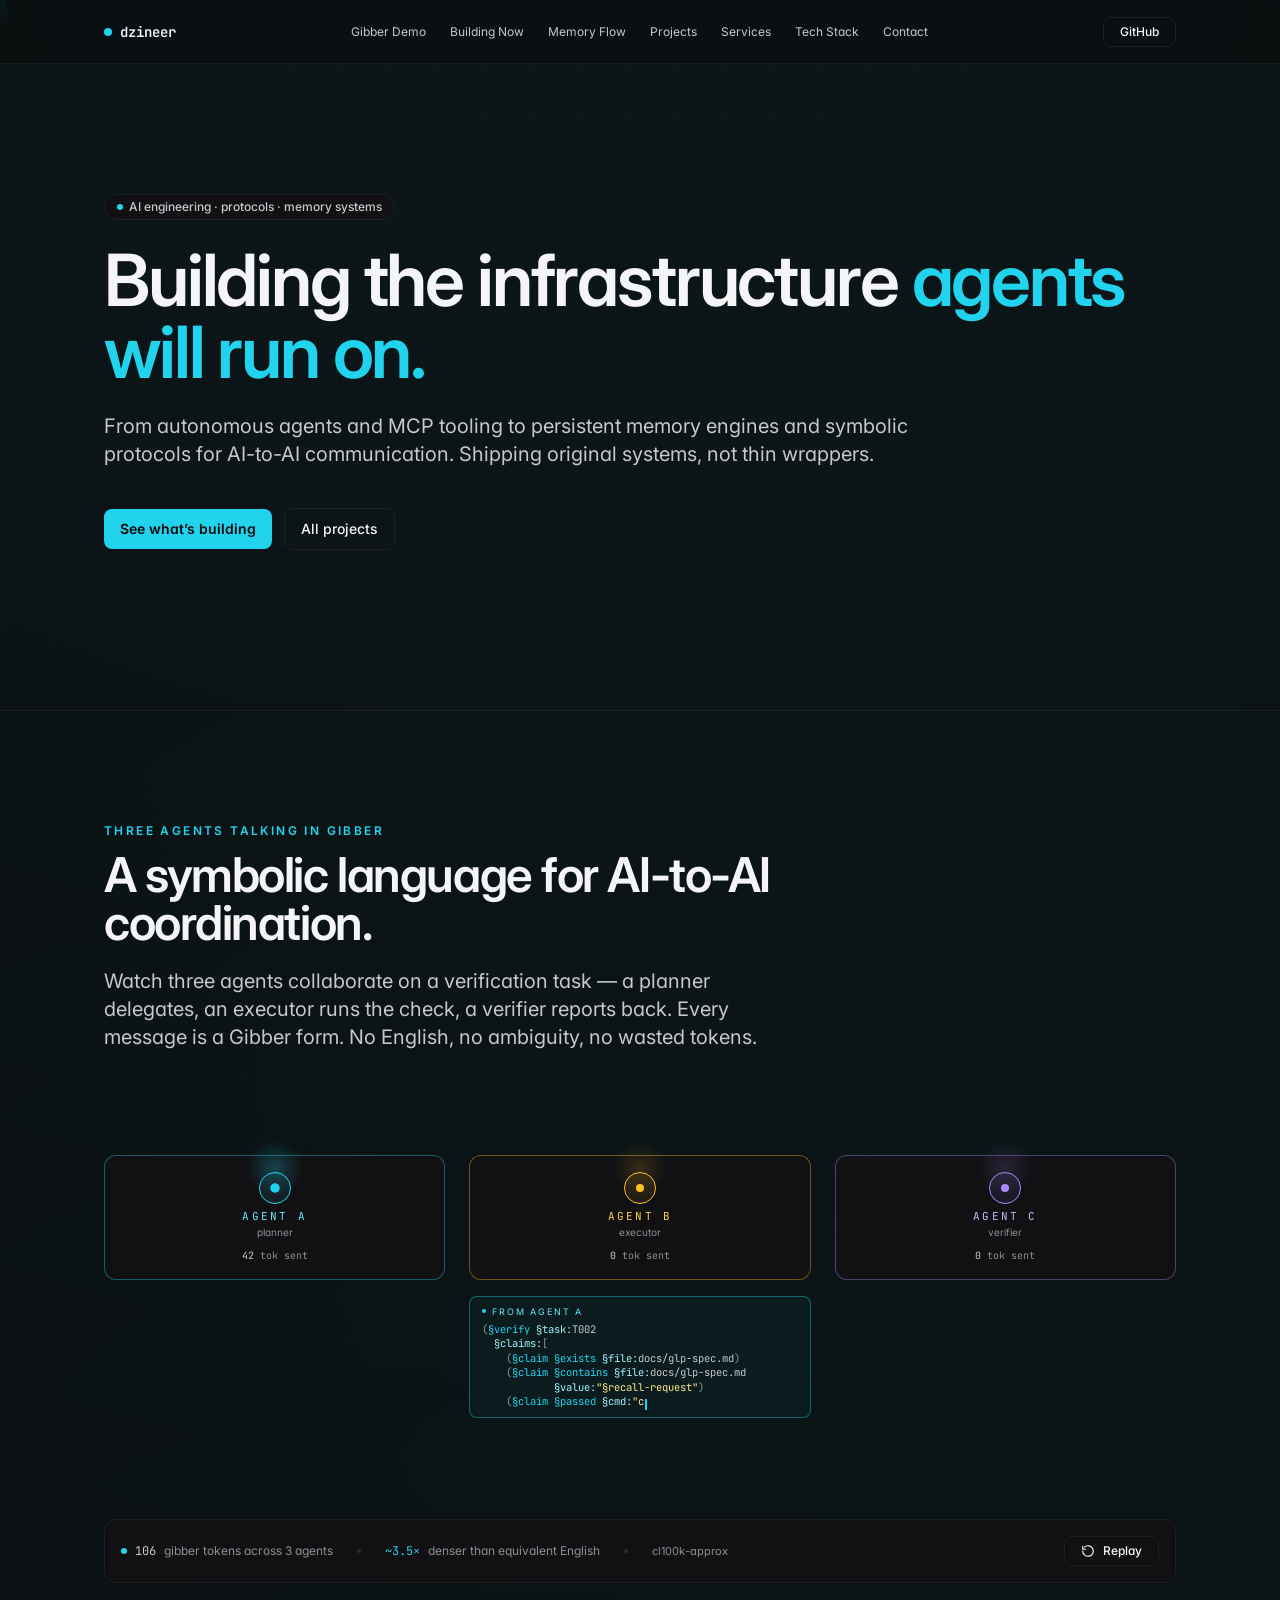
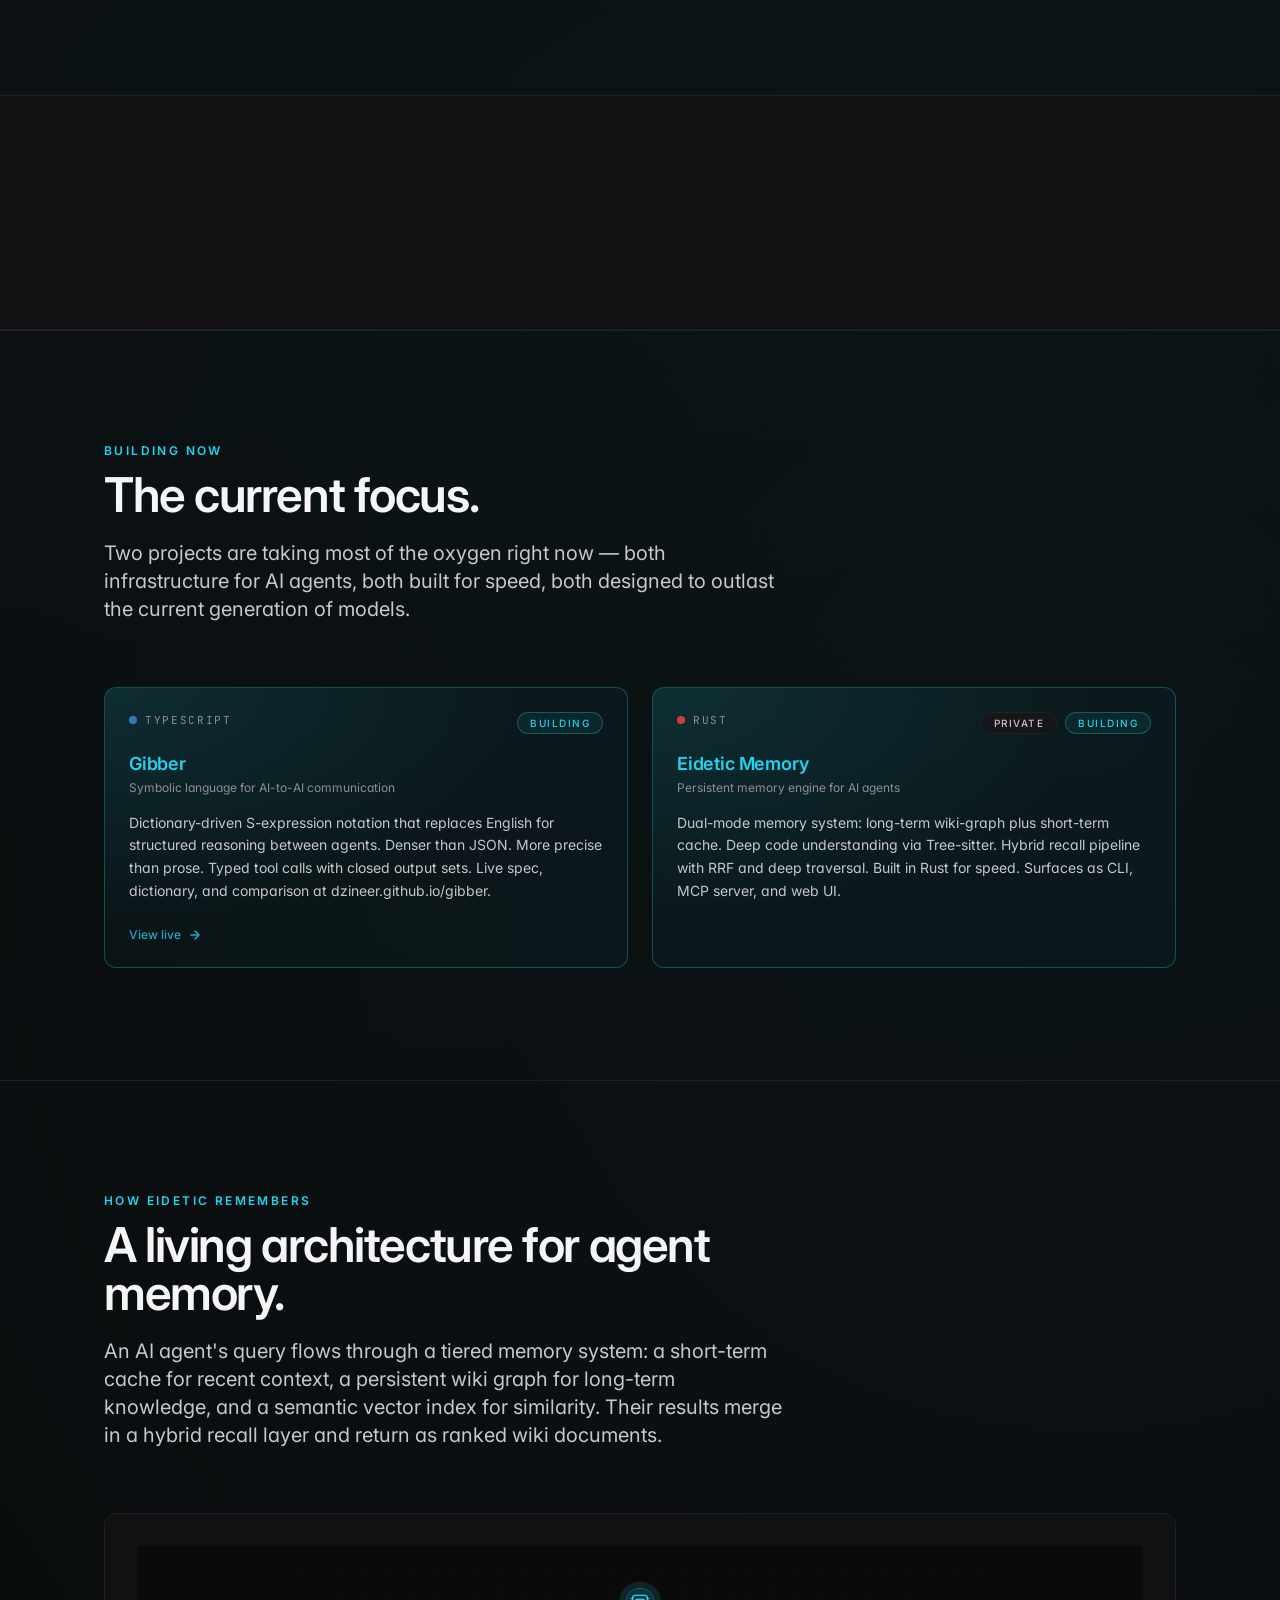
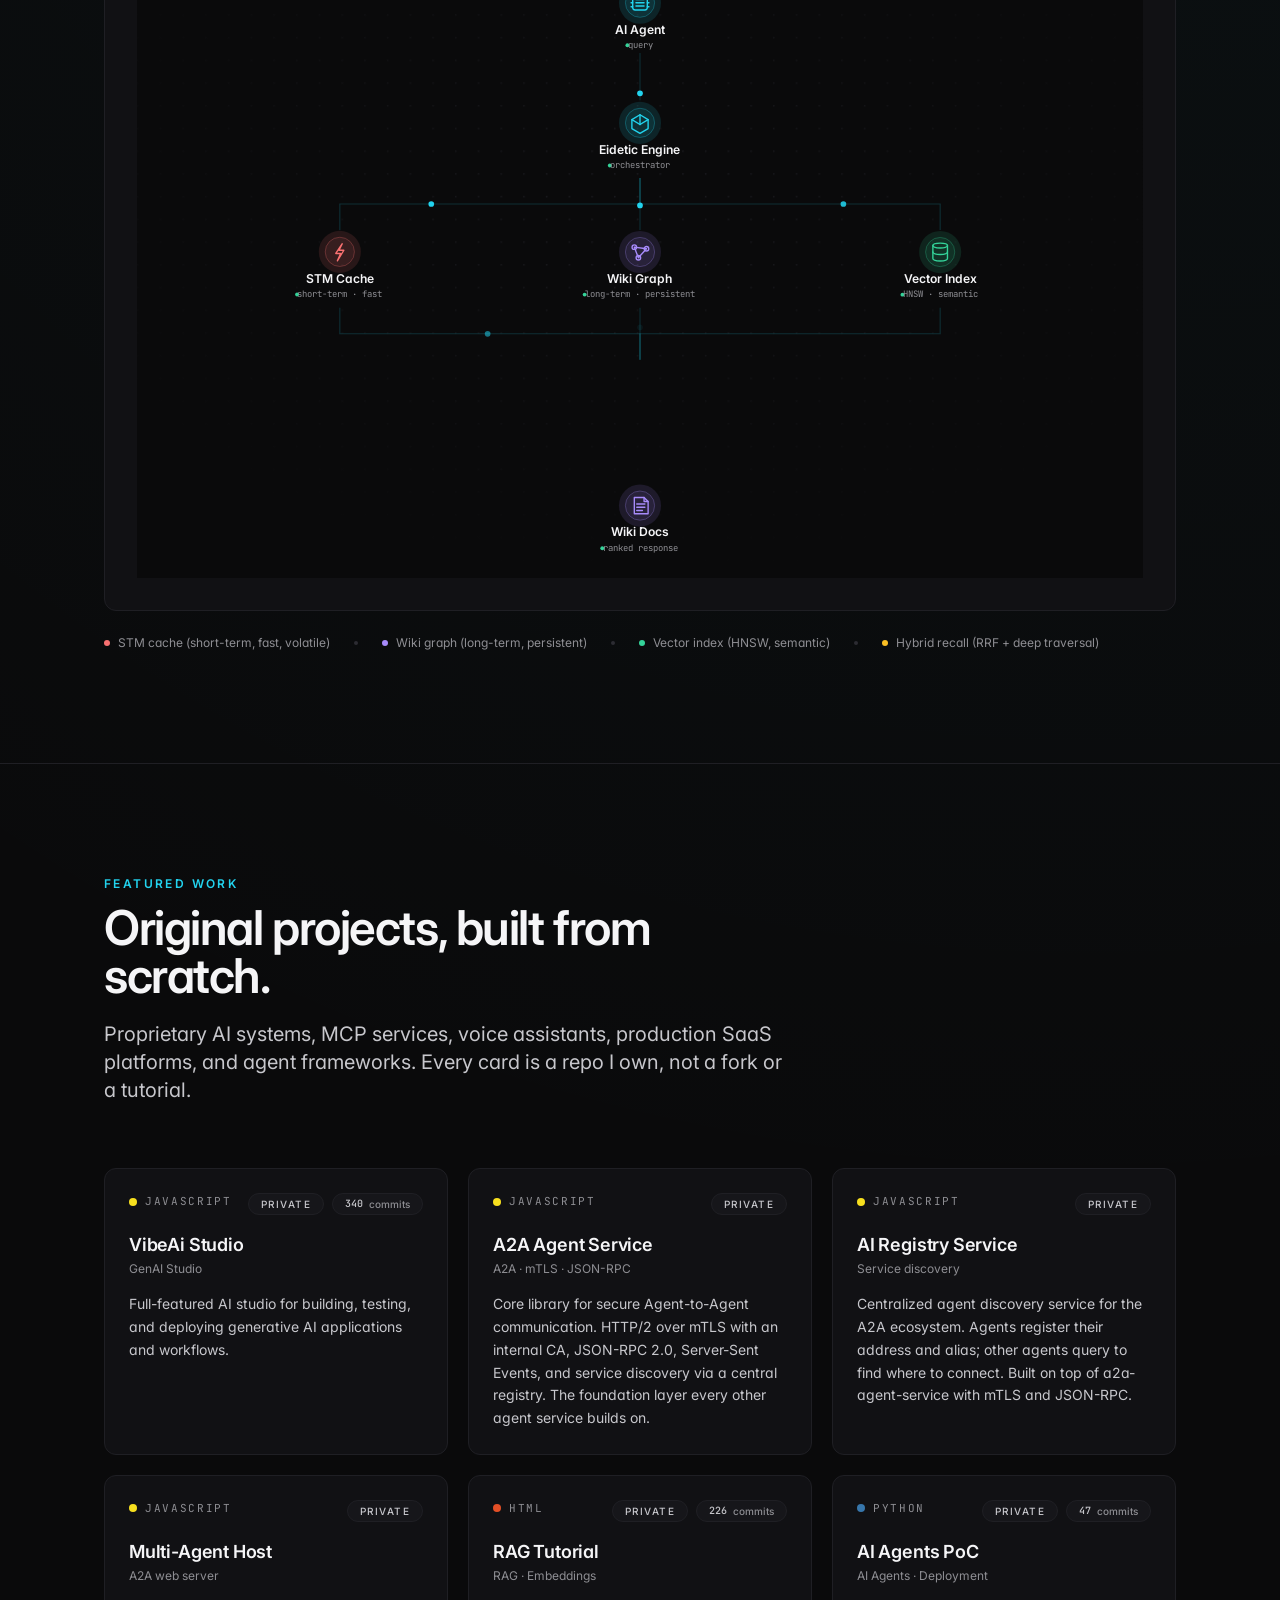
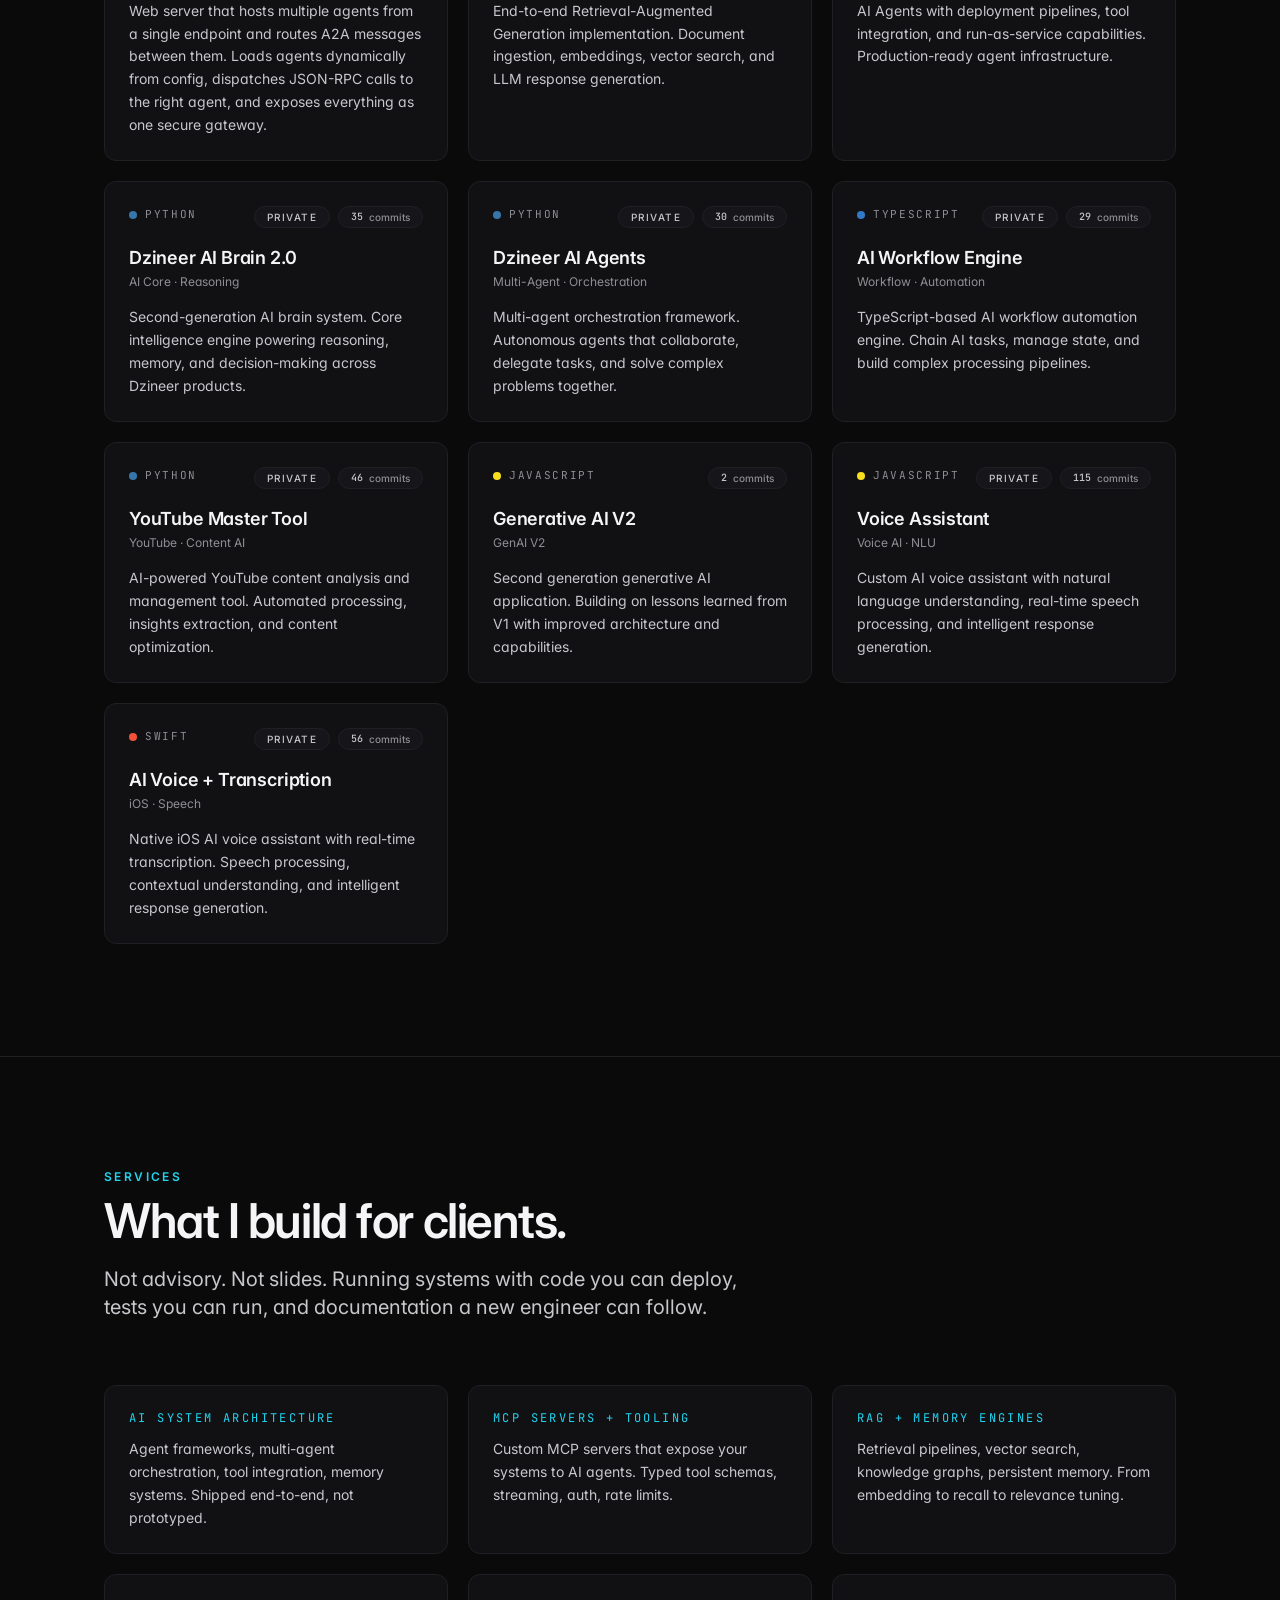
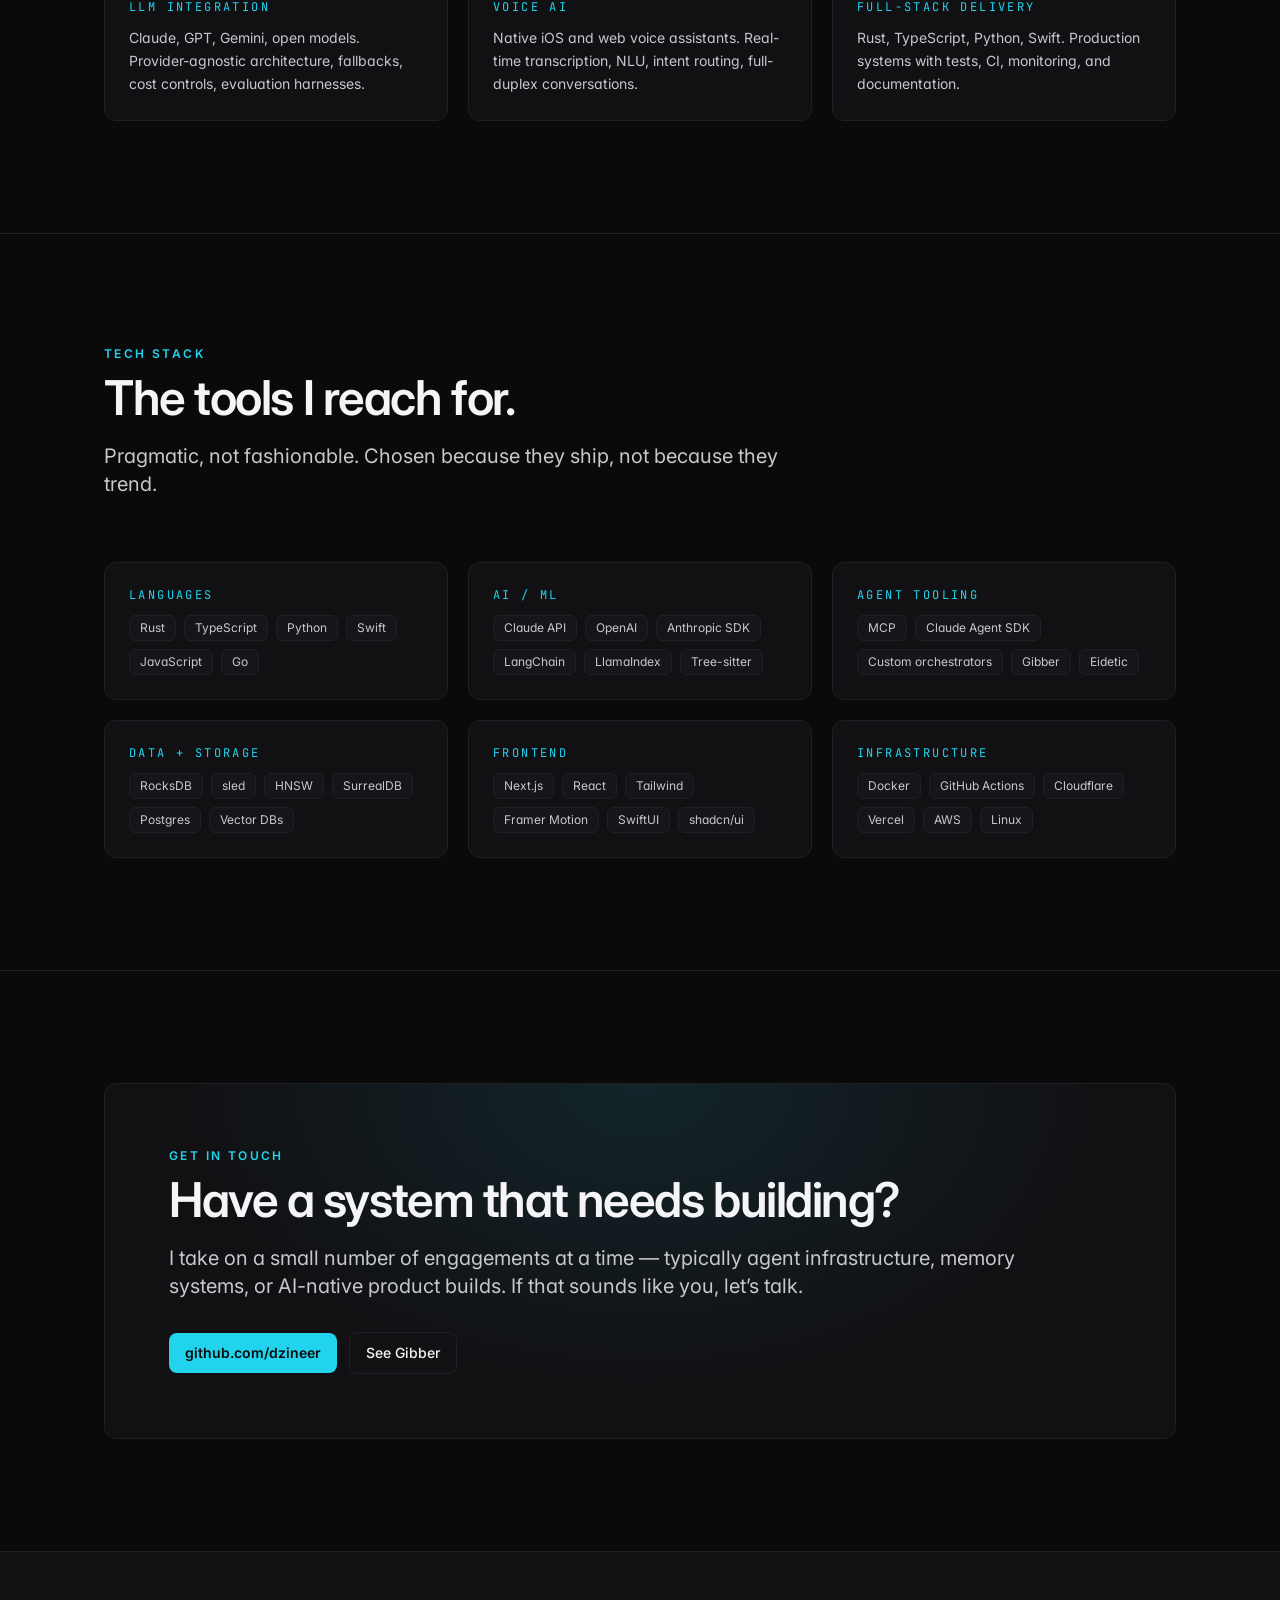
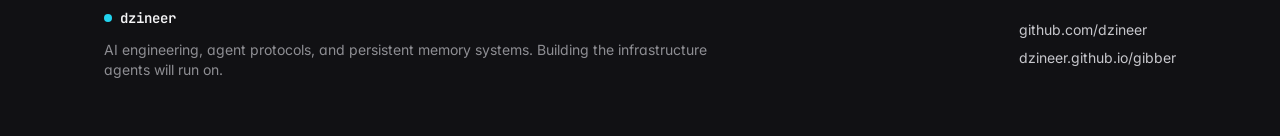
==== commit 19baaaac: "add: A2A Agent Service, AI Registry Service, Multi-Agent Host Three new project cards for the A2A co" ====
--- a/index.html
+++ b/index.html
@@ -1 +1 @@
-<!DOCTYPE html><!--JQY9CyeccsbOHOZumND3l--><html lang="en" class="dark"><head><meta charSet="utf-8"/><meta name="viewport" content="width=device-width, initial-scale=1"/><link rel="stylesheet" href="/_next/static/css/991d6d9dfb76376f.css" data-precedence="next"/><link rel="preload" as="script" fetchPriority="low" href="/_next/static/chunks/webpack-4e6bf084ac60582b.js"/><script src="/_next/static/chunks/4bd1b696-c023c6e3521b1417.js" async=""></script><script src="/_next/static/chunks/255-29f3dcaae8f3cb4e.js" async=""></script><script src="/_next/static/chunks/main-app-4b859cdd28a99f5c.js" async=""></script><script src="/_next/static/chunks/771-ea896847070d88a7.js" async=""></script><script src="/_next/static/chunks/app/page-4bd1f566b5746e66.js" async=""></script><link rel="preconnect" href="https://fonts.googleapis.com"/><link rel="preconnect" href="https://fonts.gstatic.com" crossorigin=""/><title>Dzineer — AI Engineering, Protocols, and Memory Systems</title><meta name="description" content="Building the infrastructure agents will run on. AI engineering, agent protocols, persistent memory systems, and developer tools — from Gibber to Eidetic Memory."/><meta property="og:title" content="Dzineer — AI Engineering, Protocols, and Memory Systems"/><meta property="og:description" content="Building the infrastructure agents will run on."/><meta property="og:type" content="website"/><meta name="twitter:card" content="summary"/><meta name="twitter:title" content="Dzineer — AI Engineering, Protocols, and Memory Systems"/><meta name="twitter:description" content="Building the infrastructure agents will run on."/><link href="https://fonts.googleapis.com/css2?family=Inter:wght@400;500;600;700&amp;family=JetBrains+Mono:wght@400;500;600&amp;display=swap" rel="stylesheet"/><script src="/_next/static/chunks/polyfills-42372ed130431b0a.js" noModule=""></script></head><body><div hidden=""><!--$--><!--/$--></div><div aria-hidden="true" class="fixed left-0 right-0 top-0 z-50 h-[2px] origin-left bg-accent shadow-[0_0_12px_rgba(34,211,238,0.6)]" style="transform:scaleX(0)"></div><header class="sticky top-0 z-40 border-b border-line/80 backdrop-blur-md" style="height:64px;background-color:rgba(10, 10, 11, 0.5)"><div class="container-prose flex h-full items-center justify-between gap-6"><a href="#top" class="flex items-center gap-2 font-mono text-sm font-semibold text-ink-hi"><span class="inline-block h-2 w-2 rounded-full bg-accent" aria-hidden="true"></span>dzineer</a><nav class="hidden items-center gap-6 text-xs text-ink-mid md:flex"><a href="#gibber-demo" class="cursor-pointer transition-colors duration-200 hover:text-ink-hi">Gibber Demo</a><a href="#building" class="cursor-pointer transition-colors duration-200 hover:text-ink-hi">Building Now</a><a href="#memory-flow" class="cursor-pointer transition-colors duration-200 hover:text-ink-hi">Memory Flow</a><a href="#projects" class="cursor-pointer transition-colors duration-200 hover:text-ink-hi">Projects</a><a href="#services" class="cursor-pointer transition-colors duration-200 hover:text-ink-hi">Services</a><a href="#stack" class="cursor-pointer transition-colors duration-200 hover:text-ink-hi">Tech Stack</a><a href="#contact" class="cursor-pointer transition-colors duration-200 hover:text-ink-hi">Contact</a></nav><a href="https://github.com/dzineer" target="_blank" rel="noreferrer" class="btn-ghost !py-1.5 !text-xs" aria-label="View GitHub profile">GitHub</a></div></header><main id="top"><section class="relative overflow-hidden"><div class="absolute inset-0 bg-grid mask-fade-b" style="opacity:0.5;transform:none"></div><div class="container-prose relative pb-28 pt-24 md:pb-40 md:pt-32" style="opacity:1;transform:none"><div style="opacity:0;transform:translateY(16px)"><div class="chip mb-6"><span class="h-1.5 w-1.5 rounded-full bg-accent"></span>AI engineering · protocols · memory systems</div></div><div style="opacity:0;transform:translateY(16px)"><h1 class="h-display max-w-5xl">Building the infrastructure<!-- --> <span class="text-accent">agents will run on.</span></h1></div><div style="opacity:0;transform:translateY(16px)"><p class="mt-6 lede">From autonomous agents and MCP tooling to persistent memory engines and symbolic protocols for AI-to-AI communication. Shipping original systems, not thin wrappers.</p></div><div style="opacity:0;transform:translateY(16px)"><div class="mt-10 flex flex-wrap items-center gap-3"><a href="#building" class="btn-primary">See what’s building</a><a href="#projects" class="btn-ghost">All projects</a></div></div></div></section><div class="hairline"></div><section id="gibber-demo" class="section"><div class="container-prose"><div style="opacity:0;transform:translateY(16px)"><div class="mb-12 max-w-prose2 scroll-mt-24 md:mb-16"><div class="kicker">Three agents talking in Gibber</div><h2 class="h-section">A symbolic language for AI-to-AI coordination.</h2><p class="mt-5 lede">Watch three agents collaborate on a verification task — a planner delegates, an executor runs the check, a verifier reports back. Every message is a Gibber form. No English, no ambiguity, no wasted tokens.</p></div></div><div style="opacity:0;transform:translateY(16px)"><div class="space-y-6"><div class="relative"><div class="relative h-10" aria-hidden="true"><div class="pointer-events-none absolute -top-[26px] z-10 h-[2px]" style="left:16.666666666666664%;width:33.333333333333336%;background:linear-gradient(to right, transparent 0%, #22D3EE 50%, transparent 100%);opacity:0" aria-hidden="true"></div><div class="pointer-events-none absolute -top-8 z-20 h-3 w-3 -translate-x-1/2 rounded-full" style="left:16.666666666666664%;background-color:#22D3EE;box-shadow:0 0 16px 4px #22D3EE;opacity:0.85" aria-hidden="true"></div></div><div class="grid gap-4 md:grid-cols-3 md:gap-6"><div class="flex min-h-[340px] flex-col"><div class="relative flex flex-col items-center rounded-xl border border-cyan-400/40 bg-bg-elev px-3 py-4 text-center"><div aria-hidden="true" class="absolute -top-4 left-1/2 -translate-x-1/2" style="width:56px;height:56px;border-radius:50%;background:radial-gradient(circle, rgba(34,211,238,0.25) 0%, transparent 70%);opacity:1;transition:opacity 300ms"></div><div class="relative z-10 mb-1 flex h-8 w-8 items-center justify-center rounded-full border" style="border-color:#22D3EE;background-color:rgba(34,211,238,0.08)"><div class="h-2 w-2 rounded-full" style="background-color:#22D3EE"></div></div><div class="font-mono text-[11px] uppercase tracking-[0.2em] text-cyan-300">Agent A</div><div class="text-[10px] text-ink-lo">planner</div><div class="mt-2 font-mono text-[10px] text-ink-lo"><span class="tabular-nums text-ink-mid">0</span> tok sent</div></div><div class="mt-4 flex flex-col gap-2"></div></div><div class="flex min-h-[340px] flex-col"><div class="relative flex flex-col items-center rounded-xl border border-amber-400/40 bg-bg-elev px-3 py-4 text-center"><div aria-hidden="true" class="absolute -top-4 left-1/2 -translate-x-1/2" style="width:56px;height:56px;border-radius:50%;background:radial-gradient(circle, rgba(251,191,36,0.25) 0%, transparent 70%);opacity:0.6;transition:opacity 300ms"></div><div class="relative z-10 mb-1 flex h-8 w-8 items-center justify-center rounded-full border" style="border-color:#FBBF24;background-color:rgba(251,191,36,0.08)"><div class="h-2 w-2 rounded-full" style="background-color:#FBBF24"></div></div><div class="font-mono text-[11px] uppercase tracking-[0.2em] text-amber-300">Agent B</div><div class="text-[10px] text-ink-lo">executor</div><div class="mt-2 font-mono text-[10px] text-ink-lo"><span class="tabular-nums text-ink-mid">0</span> tok sent</div></div><div class="mt-4 flex flex-col gap-2"></div></div><div class="flex min-h-[340px] flex-col"><div class="relative flex flex-col items-center rounded-xl border border-violet-400/40 bg-bg-elev px-3 py-4 text-center"><div aria-hidden="true" class="absolute -top-4 left-1/2 -translate-x-1/2" style="width:56px;height:56px;border-radius:50%;background:radial-gradient(circle, rgba(167,139,250,0.25) 0%, transparent 70%);opacity:0.6;transition:opacity 300ms"></div><div class="relative z-10 mb-1 flex h-8 w-8 items-center justify-center rounded-full border" style="border-color:#A78BFA;background-color:rgba(167,139,250,0.08)"><div class="h-2 w-2 rounded-full" style="background-color:#A78BFA"></div></div><div class="font-mono text-[11px] uppercase tracking-[0.2em] text-violet-300">Agent C</div><div class="text-[10px] text-ink-lo">verifier</div><div class="mt-2 font-mono text-[10px] text-ink-lo"><span class="tabular-nums text-ink-mid">0</span> tok sent</div></div><div class="mt-4 flex flex-col gap-2"></div></div></div></div><div class="flex flex-col items-start justify-between gap-4 rounded-xl border border-line bg-bg-elev p-4 sm:flex-row sm:items-center"><div class="flex flex-wrap items-center gap-x-6 gap-y-2 text-xs text-ink-lo"><span class="inline-flex items-center gap-2"><span class="h-1.5 w-1.5 rounded-full bg-accent"></span><span class="font-mono text-ink-mid">106</span> <!-- -->gibber tokens across 3 agents</span><span class="h-1 w-1 rounded-full bg-line-strong"></span><span class="inline-flex items-center gap-2"><span class="font-mono text-accent">~<!-- -->3.5<!-- -->×</span> <!-- -->denser than equivalent English</span><span class="h-1 w-1 rounded-full bg-line-strong"></span><span class="text-[11px]">cl100k-approx</span></div><button class="btn-ghost !py-1.5 !text-xs" aria-label="Replay agent conversation" tabindex="0"><svg viewBox="0 0 24 24" width="14" height="14" fill="none" stroke="currentColor" stroke-width="2" stroke-linecap="round" stroke-linejoin="round" aria-hidden="true"><path d="M3 12a9 9 0 1 0 3-6.7"></path><path d="M3 4v5h5"></path></svg>Replay</button></div></div></div></div></section><section class="border-y border-line bg-bg-elev"><div class="container-prose py-14 md:py-20"><div class="grid grid-cols-2 gap-6 md:grid-cols-4 md:gap-10"><div style="opacity:0;transform:translateY(14px)"><div class="flex flex-col gap-2"><div class="font-sans text-4xl font-semibold tracking-tighter2 text-ink-hi md:text-5xl"><span class="tabular-nums">0<!-- -->+</span></div><div class="font-mono text-[11px] uppercase tracking-[0.2em] text-ink-lo">Original repos</div></div></div><div style="opacity:0;transform:translateY(14px)"><div class="flex flex-col gap-2"><div class="font-sans text-4xl font-semibold tracking-tighter2 text-ink-hi md:text-5xl"><span class="tabular-nums">0<!-- -->+</span></div><div class="font-mono text-[11px] uppercase tracking-[0.2em] text-ink-lo">Commits</div></div></div><div style="opacity:0;transform:translateY(14px)"><div class="flex flex-col gap-2"><div class="font-sans text-4xl font-semibold tracking-tighter2 text-ink-hi md:text-5xl"><span class="tabular-nums">0<!-- -->+</span></div><div class="font-mono text-[11px] uppercase tracking-[0.2em] text-ink-lo">AI/ML projects</div></div></div><div style="opacity:0;transform:translateY(14px)"><div class="flex flex-col gap-2"><div class="font-sans text-4xl font-semibold tracking-tighter2 text-ink-hi md:text-5xl"><span class="tabular-nums">0<!-- -->+</span></div><div class="font-mono text-[11px] uppercase tracking-[0.2em] text-ink-lo">Years engineering</div></div></div></div></div></section><div class="hairline"></div><section id="building" class="section"><div class="container-prose"><div style="opacity:0;transform:translateY(16px)"><div class="mb-12 max-w-prose2 scroll-mt-24 md:mb-16"><div class="kicker">Building now</div><h2 class="h-section">The current focus.</h2><p class="mt-5 lede">Two projects are taking most of the oxygen right now — both infrastructure for AI agents, both built for speed, both designed to outlast the current generation of models.</p></div></div><div class="grid gap-6 md:grid-cols-2"><div style="opacity:0;transform:translateY(14px)"><div class="h-full"><a href="https://dzineer.github.io/gibber/" target="_blank" rel="noreferrer" class="block h-full cursor-pointer focus:outline-none focus-visible:ring-2 focus-visible:ring-accent focus-visible:ring-offset-2 focus-visible:ring-offset-bg-base rounded-xl"><article class="group relative flex h-full flex-col overflow-hidden rounded-xl border p-6 transition-colors duration-200 border-accent/30 bg-accent/[0.03] hover:border-accent/60"><div aria-hidden="true" class="pointer-events-none absolute inset-0 bg-[radial-gradient(ellipse_at_top_left,rgba(34,211,238,0.12),transparent_60%)]"></div><div class="relative flex items-start justify-between gap-3"><div class="flex items-center gap-2"><span class="inline-block h-2 w-2 rounded-full" style="background-color:#3178C6" aria-hidden="true"></span><span class="font-mono text-[11px] uppercase tracking-[0.15em] text-ink-lo">TypeScript</span></div><div class="flex items-center gap-2"><span class="chip !border-accent/30 !bg-accent/[0.08] !py-0.5 !text-[10px] !uppercase !tracking-[0.15em] !text-accent">building</span></div></div><div class="relative mt-4"><h3 class="text-lg font-semibold text-accent">Gibber</h3><div class="mt-0.5 text-xs text-ink-lo">Symbolic language for AI-to-AI communication</div></div><p class="relative mt-4 text-sm leading-relaxed text-ink-mid">Dictionary-driven S-expression notation that replaces English for structured reasoning between agents. Denser than JSON. More precise than prose. Typed tool calls with closed output sets. Live spec, dictionary, and comparison at dzineer.github.io/gibber.</p><div class="relative mt-6 flex items-center gap-2 text-xs font-medium text-accent opacity-80 transition-opacity duration-200 group-hover:opacity-100"><span>View live</span><svg width="12" height="12" viewBox="0 0 12 12" fill="none" aria-hidden="true"><path d="M2 6h8M6 2l4 4-4 4" stroke="currentColor" stroke-width="1.5" stroke-linecap="round" stroke-linejoin="round"></path></svg></div></article></a></div></div><div style="opacity:0;transform:translateY(14px)"><div class="h-full"><article class="group relative flex h-full flex-col overflow-hidden rounded-xl border p-6 transition-colors duration-200 border-accent/30 bg-accent/[0.03] hover:border-accent/60"><div aria-hidden="true" class="pointer-events-none absolute inset-0 bg-[radial-gradient(ellipse_at_top_left,rgba(34,211,238,0.12),transparent_60%)]"></div><div class="relative flex items-start justify-between gap-3"><div class="flex items-center gap-2"><span class="inline-block h-2 w-2 rounded-full" style="background-color:#CE422B" aria-hidden="true"></span><span class="font-mono text-[11px] uppercase tracking-[0.15em] text-ink-lo">Rust</span></div><div class="flex items-center gap-2"><span class="chip !border-line !bg-bg-raised !py-0.5 !text-[10px] !uppercase !tracking-[0.15em]">private</span><span class="chip !border-accent/30 !bg-accent/[0.08] !py-0.5 !text-[10px] !uppercase !tracking-[0.15em] !text-accent">building</span></div></div><div class="relative mt-4"><h3 class="text-lg font-semibold text-accent">Eidetic Memory</h3><div class="mt-0.5 text-xs text-ink-lo">Persistent memory engine for AI agents</div></div><p class="relative mt-4 text-sm leading-relaxed text-ink-mid">Dual-mode memory system: long-term wiki-graph plus short-term cache. Deep code understanding via Tree-sitter. Hybrid recall pipeline with RRF and deep traversal. Built in Rust for speed. Surfaces as CLI, MCP server, and web UI.</p></article></div></div></div></div></section><div class="hairline"></div><section id="memory-flow" class="section"><div class="container-prose"><div style="opacity:0;transform:translateY(16px)"><div class="mb-12 max-w-prose2 scroll-mt-24 md:mb-16"><div class="kicker">How Eidetic remembers</div><h2 class="h-section">A living architecture for agent memory.</h2><p class="mt-5 lede">An AI agent&#x27;s query flows through a tiered memory system: a short-term cache for recent context, a persistent wiki graph for long-term knowledge, and a semantic vector index for similarity. Their results merge in a hybrid recall layer and return as ranked wiki documents.</p></div></div><div style="opacity:0;transform:translateY(16px)"><div class="relative overflow-hidden rounded-xl border border-line bg-bg-elev"><div class="relative p-4 md:p-8"><div class="relative w-full"><svg viewBox="0 0 1240 780" class="w-full" role="img" aria-label="Eidetic memory architecture: an AI agent sends a query to the Eidetic engine, which dispatches to three storage layers — a short-term cache, a long-term wiki graph, and a vector index. Their results merge in the hybrid recall layer and return to the agent as ranked wiki documents."><defs><pattern id="dot-grid" width="28" height="28" patternUnits="userSpaceOnUse"><circle cx="1" cy="1" r="1" fill="#1F1F24"></circle></pattern><radialGradient id="bg-fade" cx="50%" cy="40%" r="60%"><stop offset="0%" stop-color="#0A0A0B" stop-opacity="0"></stop><stop offset="100%" stop-color="#0A0A0B" stop-opacity="1"></stop></radialGradient></defs><rect width="1240" height="780" fill="#0A0A0B"></rect><rect width="1240" height="780" fill="url(#dot-grid)"></rect><rect width="1240" height="780" fill="url(#bg-fade)"></rect><g><path d="M 620,132 L 620,161 L 620,161 L 620,190" fill="none" stroke="#22D3EE" stroke-opacity="0.4" stroke-width="1.4" stroke-dasharray="0 1" opacity="0" pathLength="1" stroke-dashoffset="0"></path><circle r="3.5" fill="#22D3EE" opacity="0"><animateMotion dur="2.2s" repeatCount="indefinite" begin="1.5s" path="M 620,132 L 620,161 L 620,161 L 620,190"></animateMotion></circle></g><g><path d="M 620,286 L 620,318 L 250,318 L 250,350" fill="none" stroke="#22D3EE" stroke-opacity="0.4" stroke-width="1.4" stroke-dasharray="0 1" opacity="0" pathLength="1" stroke-dashoffset="0"></path><circle r="3.5" fill="#22D3EE" opacity="0"><animateMotion dur="2.6s" repeatCount="indefinite" begin="1.65s" path="M 620,286 L 620,318 L 250,318 L 250,350"></animateMotion></circle></g><g><path d="M 620,286 L 620,318 L 620,318 L 620,350" fill="none" stroke="#22D3EE" stroke-opacity="0.4" stroke-width="1.4" stroke-dasharray="0 1" opacity="0" pathLength="1" stroke-dashoffset="0"></path><circle r="3.5" fill="#22D3EE" opacity="0"><animateMotion dur="3s" repeatCount="indefinite" begin="1.8s" path="M 620,286 L 620,318 L 620,318 L 620,350"></animateMotion></circle></g><g><path d="M 620,286 L 620,318 L 990,318 L 990,350" fill="none" stroke="#22D3EE" stroke-opacity="0.4" stroke-width="1.4" stroke-dasharray="0 1" opacity="0" pathLength="1" stroke-dashoffset="0"></path><circle r="3.5" fill="#22D3EE" opacity="0"><animateMotion dur="2.2s" repeatCount="indefinite" begin="1.95s" path="M 620,286 L 620,318 L 990,318 L 990,350"></animateMotion></circle></g><g><path d="M 250,446 L 250,478 L 620,478 L 620,510" fill="none" stroke="#22D3EE" stroke-opacity="0.4" stroke-width="1.4" stroke-dasharray="0 1" opacity="0" pathLength="1" stroke-dashoffset="0"></path><circle r="3.5" fill="#22D3EE" opacity="0"><animateMotion dur="2.6s" repeatCount="indefinite" begin="2.1s" path="M 250,446 L 250,478 L 620,478 L 620,510"></animateMotion></circle></g><g><path d="M 620,446 L 620,478 L 620,478 L 620,510" fill="none" stroke="#22D3EE" stroke-opacity="0.4" stroke-width="1.4" stroke-dasharray="0 1" opacity="0" pathLength="1" stroke-dashoffset="0"></path><circle r="3.5" fill="#22D3EE" opacity="0"><animateMotion dur="3s" repeatCount="indefinite" begin="2.25s" path="M 620,446 L 620,478 L 620,478 L 620,510"></animateMotion></circle></g><g><path d="M 990,446 L 990,478 L 620,478 L 620,510" fill="none" stroke="#22D3EE" stroke-opacity="0.4" stroke-width="1.4" stroke-dasharray="0 1" opacity="0" pathLength="1" stroke-dashoffset="0"></path><circle r="3.5" fill="#22D3EE" opacity="0"><animateMotion dur="2.2s" repeatCount="indefinite" begin="2.4s" path="M 990,446 L 990,478 L 620,478 L 620,510"></animateMotion></circle></g><g><path d="M 620,606 L 620,633 L 620,633 L 620,660" fill="none" stroke="#22D3EE" stroke-opacity="0.4" stroke-width="1.4" stroke-dasharray="0 1" opacity="0" pathLength="1" stroke-dashoffset="0"></path><circle r="3.5" fill="#22D3EE" opacity="0"><animateMotion dur="2.6s" repeatCount="indefinite" begin="2.55s" path="M 620,606 L 620,633 L 620,633 L 620,660"></animateMotion></circle></g><g opacity="0" style="transform:translateY(18px);transform-origin:50% 50%;transform-box:fill-box"><g><rect x="530" y="40" width="180" height="92" rx="12" fill="transparent" stroke="transparent"></rect><circle cx="620" cy="70" r="26" fill="rgba(34,211,238,0.25)" opacity="0.5"></circle><circle cx="620" cy="70" r="18" fill="rgba(34,211,238,0.08)" stroke="#22D3EE" stroke-opacity="0.35" stroke-width="1"></circle><g transform="translate(620, 70)"><g stroke="#22D3EE" stroke-width="1.7" fill="none" stroke-linecap="round" stroke-linejoin="round"><rect x="-9" y="-9" width="18" height="18" rx="3"></rect><path d="M -5 -4 L 5 -4 M -5 0 L 5 0 M -5 4 L 5 4"></path><path d="M -11 -5 L -9 -5 M -11 0 L -9 0 M -11 5 L -9 5"></path><path d="M 9 -5 L 11 -5 M 9 0 L 11 0 M 9 5 L 11 5"></path></g></g><text x="620" y="108" text-anchor="middle" fill="#F5F5F7" font-size="15" font-weight="600" font-family="Inter, sans-serif">AI Agent</text><g transform="translate(620, 126)"><circle cx="-15.5" cy="-3.5" r="2.4" fill="#34D399"></circle><text x="0" y="0" text-anchor="middle" fill="#8E8E93" font-size="11" font-family="JetBrains Mono, monospace">query</text></g></g></g><g opacity="0" style="transform:translateY(18px);transform-origin:50% 50%;transform-box:fill-box"><g><rect x="510" y="190" width="220" height="96" rx="12" fill="transparent" stroke="transparent"></rect><circle cx="620" cy="220" r="26" fill="rgba(34,211,238,0.25)" opacity="0.5"></circle><circle cx="620" cy="220" r="18" fill="rgba(34,211,238,0.08)" stroke="#22D3EE" stroke-opacity="0.35" stroke-width="1"></circle><g transform="translate(620, 220)"><g stroke="#22D3EE" stroke-width="1.7" fill="none" stroke-linecap="round" stroke-linejoin="round"><path d="M 0 -10 L 10 -4 L 10 7 L 0 13 L -10 7 L -10 -4 Z"></path><path d="M 0 -10 L 0 2"></path><path d="M 0 2 L 10 -4"></path><path d="M 0 2 L -10 -4"></path></g></g><text x="620" y="258" text-anchor="middle" fill="#F5F5F7" font-size="15" font-weight="600" font-family="Inter, sans-serif">Eidetic Engine</text><g transform="translate(620, 276)"><circle cx="-37.2" cy="-3.5" r="2.4" fill="#34D399"></circle><text x="0" y="0" text-anchor="middle" fill="#8E8E93" font-size="11" font-family="JetBrains Mono, monospace">orchestrator</text></g></g></g><g opacity="0" style="transform:translateY(18px);transform-origin:50% 50%;transform-box:fill-box"><g><rect x="140" y="350" width="220" height="96" rx="12" fill="transparent" stroke="transparent"></rect><circle cx="250" cy="380" r="26" fill="rgba(248,113,113,0.25)" opacity="0.5"></circle><circle cx="250" cy="380" r="18" fill="rgba(248,113,113,0.08)" stroke="#F87171" stroke-opacity="0.35" stroke-width="1"></circle><g transform="translate(250, 380)"><g stroke="#F87171" stroke-width="1.7" fill="none" stroke-linecap="round" stroke-linejoin="round"><path d="M 3 -10 L -5 2 L 1 2 L -3 11 L 5 -2 L -1 -2 Z"></path></g></g><text x="250" y="418" text-anchor="middle" fill="#F5F5F7" font-size="15" font-weight="600" font-family="Inter, sans-serif">STM Cache</text><g transform="translate(250, 436)"><circle cx="-52.7" cy="-3.5" r="2.4" fill="#34D399"></circle><text x="0" y="0" text-anchor="middle" fill="#8E8E93" font-size="11" font-family="JetBrains Mono, monospace">short-term · fast</text></g></g></g><g opacity="0" style="transform:translateY(18px);transform-origin:50% 50%;transform-box:fill-box"><g><rect x="510" y="350" width="220" height="96" rx="12" fill="transparent" stroke="transparent"></rect><circle cx="620" cy="380" r="26" fill="rgba(167,139,250,0.25)" opacity="0.5"></circle><circle cx="620" cy="380" r="18" fill="rgba(167,139,250,0.08)" stroke="#A78BFA" stroke-opacity="0.35" stroke-width="1"></circle><g transform="translate(620, 380)"><g stroke="#A78BFA" stroke-width="1.7" fill="none" stroke-linecap="round" stroke-linejoin="round"><circle cx="-7" cy="-6" r="2.8"></circle><circle cx="8" cy="-4" r="2.8"></circle><circle cx="-2" cy="7" r="2.8"></circle><path d="M -7 -6 L 8 -4 M 8 -4 L -2 7 M -2 7 L -7 -6"></path></g></g><text x="620" y="418" text-anchor="middle" fill="#F5F5F7" font-size="15" font-weight="600" font-family="Inter, sans-serif">Wiki Graph</text><g transform="translate(620, 436)"><circle cx="-68.2" cy="-3.5" r="2.4" fill="#34D399"></circle><text x="0" y="0" text-anchor="middle" fill="#8E8E93" font-size="11" font-family="JetBrains Mono, monospace">long-term · persistent</text></g></g></g><g opacity="0" style="transform:translateY(18px);transform-origin:50% 50%;transform-box:fill-box"><g><rect x="880" y="350" width="220" height="96" rx="12" fill="transparent" stroke="transparent"></rect><circle cx="990" cy="380" r="26" fill="rgba(52,211,153,0.25)" opacity="0.5"></circle><circle cx="990" cy="380" r="18" fill="rgba(52,211,153,0.08)" stroke="#34D399" stroke-opacity="0.35" stroke-width="1"></circle><g transform="translate(990, 380)"><g stroke="#34D399" stroke-width="1.7" fill="none" stroke-linecap="round" stroke-linejoin="round"><ellipse cx="0" cy="-8" rx="9" ry="3"></ellipse><path d="M -9 -8 L -9 8 A 9 3 0 0 0 9 8 L 9 -8"></path><path d="M -9 0 A 9 3 0 0 0 9 0"></path></g></g><text x="990" y="418" text-anchor="middle" fill="#F5F5F7" font-size="15" font-weight="600" font-family="Inter, sans-serif">Vector Index</text><g transform="translate(990, 436)"><circle cx="-46.5" cy="-3.5" r="2.4" fill="#34D399"></circle><text x="0" y="0" text-anchor="middle" fill="#8E8E93" font-size="11" font-family="JetBrains Mono, monospace">HNSW · semantic</text></g></g></g><g opacity="0" style="transform:translateY(18px);transform-origin:50% 50%;transform-box:fill-box"><g><rect x="510" y="510" width="220" height="96" rx="12" fill="transparent" stroke="transparent"></rect><circle cx="620" cy="540" r="26" fill="rgba(251,191,36,0.25)" opacity="0.5"></circle><circle cx="620" cy="540" r="18" fill="rgba(251,191,36,0.08)" stroke="#FBBF24" stroke-opacity="0.35" stroke-width="1"></circle><g transform="translate(620, 540)"><g stroke="#FBBF24" stroke-width="1.7" fill="none" stroke-linecap="round" stroke-linejoin="round"><path d="M -10 -9 L 10 -9 L 4 1 L 4 10 L -4 10 L -4 1 Z"></path></g></g><text x="620" y="578" text-anchor="middle" fill="#F5F5F7" font-size="15" font-weight="600" font-family="Inter, sans-serif">Hybrid Recall</text><g transform="translate(620, 596)"><circle cx="-62" cy="-3.5" r="2.4" fill="#34D399"></circle><text x="0" y="0" text-anchor="middle" fill="#8E8E93" font-size="11" font-family="JetBrains Mono, monospace">RRF + deep traversal</text></g></g></g><g opacity="0" style="transform:translateY(18px);transform-origin:50% 50%;transform-box:fill-box"><g><rect x="530" y="660" width="180" height="92" rx="12" fill="transparent" stroke="transparent"></rect><circle cx="620" cy="690" r="26" fill="rgba(167,139,250,0.25)" opacity="0.5"></circle><circle cx="620" cy="690" r="18" fill="rgba(167,139,250,0.08)" stroke="#A78BFA" stroke-opacity="0.35" stroke-width="1"></circle><g transform="translate(620, 690)"><g stroke="#A78BFA" stroke-width="1.7" fill="none" stroke-linecap="round" stroke-linejoin="round"><path d="M -7 -10 L 5 -10 L 10 -5 L 10 10 L -7 10 Z"></path><path d="M 5 -10 L 5 -5 L 10 -5"></path><path d="M -4 -2 L 6 -2 M -4 2 L 6 2 M -4 6 L 3 6"></path></g></g><text x="620" y="728" text-anchor="middle" fill="#F5F5F7" font-size="15" font-weight="600" font-family="Inter, sans-serif">Wiki Docs</text><g transform="translate(620, 746)"><circle cx="-46.5" cy="-3.5" r="2.4" fill="#34D399"></circle><text x="0" y="0" text-anchor="middle" fill="#8E8E93" font-size="11" font-family="JetBrains Mono, monospace">ranked response</text></g></g></g></svg></div></div></div></div><div class="mt-6 flex flex-wrap items-center gap-x-6 gap-y-2 text-xs text-ink-lo"><span class="inline-flex items-center gap-2"><span class="inline-block h-1.5 w-1.5 rounded-full" style="background-color:#F87171"></span>STM cache (short-term, fast, volatile)</span><span class="h-1 w-1 rounded-full bg-line-strong"></span><span class="inline-flex items-center gap-2"><span class="inline-block h-1.5 w-1.5 rounded-full" style="background-color:#A78BFA"></span>Wiki graph (long-term, persistent)</span><span class="h-1 w-1 rounded-full bg-line-strong"></span><span class="inline-flex items-center gap-2"><span class="inline-block h-1.5 w-1.5 rounded-full" style="background-color:#34D399"></span>Vector index (HNSW, semantic)</span><span class="h-1 w-1 rounded-full bg-line-strong"></span><span class="inline-flex items-center gap-2"><span class="inline-block h-1.5 w-1.5 rounded-full" style="background-color:#FBBF24"></span>Hybrid recall (RRF + deep traversal)</span></div></div></section><div class="hairline"></div><section id="projects" class="section"><div class="container-prose"><div style="opacity:0;transform:translateY(16px)"><div class="mb-12 max-w-prose2 scroll-mt-24 md:mb-16"><div class="kicker">Featured work</div><h2 class="h-section">Original projects, built from scratch.</h2><p class="mt-5 lede">Proprietary AI systems, MCP services, voice assistants, production SaaS platforms, and agent frameworks. Every card is a repo I own, not a fork or a tutorial.</p></div></div><div class="grid gap-5 md:grid-cols-2 lg:grid-cols-3"><div style="opacity:0;transform:translateY(14px)"><div class="h-full"><article class="group relative flex h-full flex-col overflow-hidden rounded-xl border p-6 transition-colors duration-200 border-line bg-bg-elev hover:border-line-strong"><div class="relative flex items-start justify-between gap-3"><div class="flex items-center gap-2"><span class="inline-block h-2 w-2 rounded-full" style="background-color:#F7DF1E" aria-hidden="true"></span><span class="font-mono text-[11px] uppercase tracking-[0.15em] text-ink-lo">JavaScript</span></div><div class="flex items-center gap-2"><span class="chip !border-line !bg-bg-raised !py-0.5 !text-[10px] !uppercase !tracking-[0.15em]">private</span><span class="chip !border-line !bg-bg-raised !py-0.5 !text-[10px]"><span class="font-mono">340</span><span class="text-ink-lo"> commits</span></span></div></div><div class="relative mt-4"><h3 class="text-lg font-semibold text-ink-hi">VibeAi Studio</h3><div class="mt-0.5 text-xs text-ink-lo">GenAI Studio</div></div><p class="relative mt-4 text-sm leading-relaxed text-ink-mid">Full-featured AI studio for building, testing, and deploying generative AI applications and workflows.</p></article></div></div><div style="opacity:0;transform:translateY(14px)"><div class="h-full"><article class="group relative flex h-full flex-col overflow-hidden rounded-xl border p-6 transition-colors duration-200 border-line bg-bg-elev hover:border-line-strong"><div class="relative flex items-start justify-between gap-3"><div class="flex items-center gap-2"><span class="inline-block h-2 w-2 rounded-full" style="background-color:#E34F26" aria-hidden="true"></span><span class="font-mono text-[11px] uppercase tracking-[0.15em] text-ink-lo">HTML</span></div><div class="flex items-center gap-2"><span class="chip !border-line !bg-bg-raised !py-0.5 !text-[10px] !uppercase !tracking-[0.15em]">private</span><span class="chip !border-line !bg-bg-raised !py-0.5 !text-[10px]"><span class="font-mono">226</span><span class="text-ink-lo"> commits</span></span></div></div><div class="relative mt-4"><h3 class="text-lg font-semibold text-ink-hi">RAG Tutorial</h3><div class="mt-0.5 text-xs text-ink-lo">RAG · Embeddings</div></div><p class="relative mt-4 text-sm leading-relaxed text-ink-mid">End-to-end Retrieval-Augmented Generation implementation. Document ingestion, embeddings, vector search, and LLM response generation.</p></article></div></div><div style="opacity:0;transform:translateY(14px)"><div class="h-full"><article class="group relative flex h-full flex-col overflow-hidden rounded-xl border p-6 transition-colors duration-200 border-line bg-bg-elev hover:border-line-strong"><div class="relative flex items-start justify-between gap-3"><div class="flex items-center gap-2"><span class="inline-block h-2 w-2 rounded-full" style="background-color:#3776AB" aria-hidden="true"></span><span class="font-mono text-[11px] uppercase tracking-[0.15em] text-ink-lo">Python</span></div><div class="flex items-center gap-2"><span class="chip !border-line !bg-bg-raised !py-0.5 !text-[10px] !uppercase !tracking-[0.15em]">private</span><span class="chip !border-line !bg-bg-raised !py-0.5 !text-[10px]"><span class="font-mono">47</span><span class="text-ink-lo"> commits</span></span></div></div><div class="relative mt-4"><h3 class="text-lg font-semibold text-ink-hi">AI Agents PoC</h3><div class="mt-0.5 text-xs text-ink-lo">AI Agents · Deployment</div></div><p class="relative mt-4 text-sm leading-relaxed text-ink-mid">AI Agents with deployment pipelines, tool integration, and run-as-service capabilities. Production-ready agent infrastructure.</p></article></div></div><div style="opacity:0;transform:translateY(14px)"><div class="h-full"><article class="group relative flex h-full flex-col overflow-hidden rounded-xl border p-6 transition-colors duration-200 border-line bg-bg-elev hover:border-line-strong"><div class="relative flex items-start justify-between gap-3"><div class="flex items-center gap-2"><span class="inline-block h-2 w-2 rounded-full" style="background-color:#3776AB" aria-hidden="true"></span><span class="font-mono text-[11px] uppercase tracking-[0.15em] text-ink-lo">Python</span></div><div class="flex items-center gap-2"><span class="chip !border-line !bg-bg-raised !py-0.5 !text-[10px] !uppercase !tracking-[0.15em]">private</span><span class="chip !border-line !bg-bg-raised !py-0.5 !text-[10px]"><span class="font-mono">35</span><span class="text-ink-lo"> commits</span></span></div></div><div class="relative mt-4"><h3 class="text-lg font-semibold text-ink-hi">Dzineer AI Brain 2.0</h3><div class="mt-0.5 text-xs text-ink-lo">AI Core · Reasoning</div></div><p class="relative mt-4 text-sm leading-relaxed text-ink-mid">Second-generation AI brain system. Core intelligence engine powering reasoning, memory, and decision-making across Dzineer products.</p></article></div></div><div style="opacity:0;transform:translateY(14px)"><div class="h-full"><article class="group relative flex h-full flex-col overflow-hidden rounded-xl border p-6 transition-colors duration-200 border-line bg-bg-elev hover:border-line-strong"><div class="relative flex items-start justify-between gap-3"><div class="flex items-center gap-2"><span class="inline-block h-2 w-2 rounded-full" style="background-color:#3776AB" aria-hidden="true"></span><span class="font-mono text-[11px] uppercase tracking-[0.15em] text-ink-lo">Python</span></div><div class="flex items-center gap-2"><span class="chip !border-line !bg-bg-raised !py-0.5 !text-[10px] !uppercase !tracking-[0.15em]">private</span><span class="chip !border-line !bg-bg-raised !py-0.5 !text-[10px]"><span class="font-mono">30</span><span class="text-ink-lo"> commits</span></span></div></div><div class="relative mt-4"><h3 class="text-lg font-semibold text-ink-hi">Dzineer AI Agents</h3><div class="mt-0.5 text-xs text-ink-lo">Multi-Agent · Orchestration</div></div><p class="relative mt-4 text-sm leading-relaxed text-ink-mid">Multi-agent orchestration framework. Autonomous agents that collaborate, delegate tasks, and solve complex problems together.</p></article></div></div><div style="opacity:0;transform:translateY(14px)"><div class="h-full"><article class="group relative flex h-full flex-col overflow-hidden rounded-xl border p-6 transition-colors duration-200 border-line bg-bg-elev hover:border-line-strong"><div class="relative flex items-start justify-between gap-3"><div class="flex items-center gap-2"><span class="inline-block h-2 w-2 rounded-full" style="background-color:#3178C6" aria-hidden="true"></span><span class="font-mono text-[11px] uppercase tracking-[0.15em] text-ink-lo">TypeScript</span></div><div class="flex items-center gap-2"><span class="chip !border-line !bg-bg-raised !py-0.5 !text-[10px] !uppercase !tracking-[0.15em]">private</span><span class="chip !border-line !bg-bg-raised !py-0.5 !text-[10px]"><span class="font-mono">29</span><span class="text-ink-lo"> commits</span></span></div></div><div class="relative mt-4"><h3 class="text-lg font-semibold text-ink-hi">AI Workflow Engine</h3><div class="mt-0.5 text-xs text-ink-lo">Workflow · Automation</div></div><p class="relative mt-4 text-sm leading-relaxed text-ink-mid">TypeScript-based AI workflow automation engine. Chain AI tasks, manage state, and build complex processing pipelines.</p></article></div></div><div style="opacity:0;transform:translateY(14px)"><div class="h-full"><article class="group relative flex h-full flex-col overflow-hidden rounded-xl border p-6 transition-colors duration-200 border-line bg-bg-elev hover:border-line-strong"><div class="relative flex items-start justify-between gap-3"><div class="flex items-center gap-2"><span class="inline-block h-2 w-2 rounded-full" style="background-color:#3776AB" aria-hidden="true"></span><span class="font-mono text-[11px] uppercase tracking-[0.15em] text-ink-lo">Python</span></div><div class="flex items-center gap-2"><span class="chip !border-line !bg-bg-raised !py-0.5 !text-[10px] !uppercase !tracking-[0.15em]">private</span><span class="chip !border-line !bg-bg-raised !py-0.5 !text-[10px]"><span class="font-mono">46</span><span class="text-ink-lo"> commits</span></span></div></div><div class="relative mt-4"><h3 class="text-lg font-semibold text-ink-hi">YouTube Master Tool</h3><div class="mt-0.5 text-xs text-ink-lo">YouTube · Content AI</div></div><p class="relative mt-4 text-sm leading-relaxed text-ink-mid">AI-powered YouTube content analysis and management tool. Automated processing, insights extraction, and content optimization.</p></article></div></div><div style="opacity:0;transform:translateY(14px)"><div class="h-full"><article class="group relative flex h-full flex-col overflow-hidden rounded-xl border p-6 transition-colors duration-200 border-line bg-bg-elev hover:border-line-strong"><div class="relative flex items-start justify-between gap-3"><div class="flex items-center gap-2"><span class="inline-block h-2 w-2 rounded-full" style="background-color:#F7DF1E" aria-hidden="true"></span><span class="font-mono text-[11px] uppercase tracking-[0.15em] text-ink-lo">JavaScript</span></div><div class="flex items-center gap-2"><span class="chip !border-line !bg-bg-raised !py-0.5 !text-[10px]"><span class="font-mono">2</span><span class="text-ink-lo"> commits</span></span></div></div><div class="relative mt-4"><h3 class="text-lg font-semibold text-ink-hi">Generative AI V2</h3><div class="mt-0.5 text-xs text-ink-lo">GenAI V2</div></div><p class="relative mt-4 text-sm leading-relaxed text-ink-mid">Second generation generative AI application. Building on lessons learned from V1 with improved architecture and capabilities.</p></article></div></div><div style="opacity:0;transform:translateY(14px)"><div class="h-full"><article class="group relative flex h-full flex-col overflow-hidden rounded-xl border p-6 transition-colors duration-200 border-line bg-bg-elev hover:border-line-strong"><div class="relative flex items-start justify-between gap-3"><div class="flex items-center gap-2"><span class="inline-block h-2 w-2 rounded-full" style="background-color:#F7DF1E" aria-hidden="true"></span><span class="font-mono text-[11px] uppercase tracking-[0.15em] text-ink-lo">JavaScript</span></div><div class="flex items-center gap-2"><span class="chip !border-line !bg-bg-raised !py-0.5 !text-[10px] !uppercase !tracking-[0.15em]">private</span><span class="chip !border-line !bg-bg-raised !py-0.5 !text-[10px]"><span class="font-mono">115</span><span class="text-ink-lo"> commits</span></span></div></div><div class="relative mt-4"><h3 class="text-lg font-semibold text-ink-hi">Voice Assistant</h3><div class="mt-0.5 text-xs text-ink-lo">Voice AI · NLU</div></div><p class="relative mt-4 text-sm leading-relaxed text-ink-mid">Custom AI voice assistant with natural language understanding, real-time speech processing, and intelligent response generation.</p></article></div></div><div style="opacity:0;transform:translateY(14px)"><div class="h-full"><article class="group relative flex h-full flex-col overflow-hidden rounded-xl border p-6 transition-colors duration-200 border-line bg-bg-elev hover:border-line-strong"><div class="relative flex items-start justify-between gap-3"><div class="flex items-center gap-2"><span class="inline-block h-2 w-2 rounded-full" style="background-color:#F05138" aria-hidden="true"></span><span class="font-mono text-[11px] uppercase tracking-[0.15em] text-ink-lo">Swift</span></div><div class="flex items-center gap-2"><span class="chip !border-line !bg-bg-raised !py-0.5 !text-[10px] !uppercase !tracking-[0.15em]">private</span><span class="chip !border-line !bg-bg-raised !py-0.5 !text-[10px]"><span class="font-mono">56</span><span class="text-ink-lo"> commits</span></span></div></div><div class="relative mt-4"><h3 class="text-lg font-semibold text-ink-hi">AI Voice + Transcription</h3><div class="mt-0.5 text-xs text-ink-lo">iOS · Speech</div></div><p class="relative mt-4 text-sm leading-relaxed text-ink-mid">Native iOS AI voice assistant with real-time transcription. Speech processing, contextual understanding, and intelligent response generation.</p></article></div></div></div></div></section><div class="hairline"></div><section id="services" class="section"><div class="container-prose"><div style="opacity:0;transform:translateY(16px)"><div class="mb-12 max-w-prose2 scroll-mt-24 md:mb-16"><div class="kicker">Services</div><h2 class="h-section">What I build for clients.</h2><p class="mt-5 lede">Not advisory. Not slides. Running systems with code you can deploy, tests you can run, and documentation a new engineer can follow.</p></div></div><div class="grid gap-5 md:grid-cols-2 lg:grid-cols-3"><div style="opacity:0;transform:translateY(14px)"><div class="card h-full p-6"><div class="font-mono text-xs uppercase tracking-[0.2em] text-accent">AI system architecture</div><p class="mt-3 text-sm leading-relaxed text-ink-mid">Agent frameworks, multi-agent orchestration, tool integration, memory systems. Shipped end-to-end, not prototyped.</p></div></div><div style="opacity:0;transform:translateY(14px)"><div class="card h-full p-6"><div class="font-mono text-xs uppercase tracking-[0.2em] text-accent">MCP servers + tooling</div><p class="mt-3 text-sm leading-relaxed text-ink-mid">Custom MCP servers that expose your systems to AI agents. Typed tool schemas, streaming, auth, rate limits.</p></div></div><div style="opacity:0;transform:translateY(14px)"><div class="card h-full p-6"><div class="font-mono text-xs uppercase tracking-[0.2em] text-accent">RAG + memory engines</div><p class="mt-3 text-sm leading-relaxed text-ink-mid">Retrieval pipelines, vector search, knowledge graphs, persistent memory. From embedding to recall to relevance tuning.</p></div></div><div style="opacity:0;transform:translateY(14px)"><div class="card h-full p-6"><div class="font-mono text-xs uppercase tracking-[0.2em] text-accent">LLM integration</div><p class="mt-3 text-sm leading-relaxed text-ink-mid">Claude, GPT, Gemini, open models. Provider-agnostic architecture, fallbacks, cost controls, evaluation harnesses.</p></div></div><div style="opacity:0;transform:translateY(14px)"><div class="card h-full p-6"><div class="font-mono text-xs uppercase tracking-[0.2em] text-accent">Voice AI</div><p class="mt-3 text-sm leading-relaxed text-ink-mid">Native iOS and web voice assistants. Real-time transcription, NLU, intent routing, full-duplex conversations.</p></div></div><div style="opacity:0;transform:translateY(14px)"><div class="card h-full p-6"><div class="font-mono text-xs uppercase tracking-[0.2em] text-accent">Full-stack delivery</div><p class="mt-3 text-sm leading-relaxed text-ink-mid">Rust, TypeScript, Python, Swift. Production systems with tests, CI, monitoring, and documentation.</p></div></div></div></div></section><div class="hairline"></div><section id="stack" class="section"><div class="container-prose"><div style="opacity:0;transform:translateY(16px)"><div class="mb-12 max-w-prose2 scroll-mt-24 md:mb-16"><div class="kicker">Tech stack</div><h2 class="h-section">The tools I reach for.</h2><p class="mt-5 lede">Pragmatic, not fashionable. Chosen because they ship, not because they trend.</p></div></div><div class="grid gap-5 md:grid-cols-2 lg:grid-cols-3"><div style="opacity:0;transform:translateY(14px)"><div class="card h-full p-6"><div class="font-mono text-xs uppercase tracking-[0.2em] text-accent">Languages</div><ul class="mt-3 flex flex-wrap gap-2"><li class="rounded-md border border-line bg-bg-raised px-2.5 py-1 text-xs text-ink-mid">Rust</li><li class="rounded-md border border-line bg-bg-raised px-2.5 py-1 text-xs text-ink-mid">TypeScript</li><li class="rounded-md border border-line bg-bg-raised px-2.5 py-1 text-xs text-ink-mid">Python</li><li class="rounded-md border border-line bg-bg-raised px-2.5 py-1 text-xs text-ink-mid">Swift</li><li class="rounded-md border border-line bg-bg-raised px-2.5 py-1 text-xs text-ink-mid">JavaScript</li><li class="rounded-md border border-line bg-bg-raised px-2.5 py-1 text-xs text-ink-mid">Go</li></ul></div></div><div style="opacity:0;transform:translateY(14px)"><div class="card h-full p-6"><div class="font-mono text-xs uppercase tracking-[0.2em] text-accent">AI / ML</div><ul class="mt-3 flex flex-wrap gap-2"><li class="rounded-md border border-line bg-bg-raised px-2.5 py-1 text-xs text-ink-mid">Claude API</li><li class="rounded-md border border-line bg-bg-raised px-2.5 py-1 text-xs text-ink-mid">OpenAI</li><li class="rounded-md border border-line bg-bg-raised px-2.5 py-1 text-xs text-ink-mid">Anthropic SDK</li><li class="rounded-md border border-line bg-bg-raised px-2.5 py-1 text-xs text-ink-mid">LangChain</li><li class="rounded-md border border-line bg-bg-raised px-2.5 py-1 text-xs text-ink-mid">LlamaIndex</li><li class="rounded-md border border-line bg-bg-raised px-2.5 py-1 text-xs text-ink-mid">Tree-sitter</li></ul></div></div><div style="opacity:0;transform:translateY(14px)"><div class="card h-full p-6"><div class="font-mono text-xs uppercase tracking-[0.2em] text-accent">Agent tooling</div><ul class="mt-3 flex flex-wrap gap-2"><li class="rounded-md border border-line bg-bg-raised px-2.5 py-1 text-xs text-ink-mid">MCP</li><li class="rounded-md border border-line bg-bg-raised px-2.5 py-1 text-xs text-ink-mid">Claude Agent SDK</li><li class="rounded-md border border-line bg-bg-raised px-2.5 py-1 text-xs text-ink-mid">Custom orchestrators</li><li class="rounded-md border border-line bg-bg-raised px-2.5 py-1 text-xs text-ink-mid">Gibber</li><li class="rounded-md border border-line bg-bg-raised px-2.5 py-1 text-xs text-ink-mid">Eidetic</li></ul></div></div><div style="opacity:0;transform:translateY(14px)"><div class="card h-full p-6"><div class="font-mono text-xs uppercase tracking-[0.2em] text-accent">Data + storage</div><ul class="mt-3 flex flex-wrap gap-2"><li class="rounded-md border border-line bg-bg-raised px-2.5 py-1 text-xs text-ink-mid">RocksDB</li><li class="rounded-md border border-line bg-bg-raised px-2.5 py-1 text-xs text-ink-mid">sled</li><li class="rounded-md border border-line bg-bg-raised px-2.5 py-1 text-xs text-ink-mid">HNSW</li><li class="rounded-md border border-line bg-bg-raised px-2.5 py-1 text-xs text-ink-mid">SurrealDB</li><li class="rounded-md border border-line bg-bg-raised px-2.5 py-1 text-xs text-ink-mid">Postgres</li><li class="rounded-md border border-line bg-bg-raised px-2.5 py-1 text-xs text-ink-mid">Vector DBs</li></ul></div></div><div style="opacity:0;transform:translateY(14px)"><div class="card h-full p-6"><div class="font-mono text-xs uppercase tracking-[0.2em] text-accent">Frontend</div><ul class="mt-3 flex flex-wrap gap-2"><li class="rounded-md border border-line bg-bg-raised px-2.5 py-1 text-xs text-ink-mid">Next.js</li><li class="rounded-md border border-line bg-bg-raised px-2.5 py-1 text-xs text-ink-mid">React</li><li class="rounded-md border border-line bg-bg-raised px-2.5 py-1 text-xs text-ink-mid">Tailwind</li><li class="rounded-md border border-line bg-bg-raised px-2.5 py-1 text-xs text-ink-mid">Framer Motion</li><li class="rounded-md border border-line bg-bg-raised px-2.5 py-1 text-xs text-ink-mid">SwiftUI</li><li class="rounded-md border border-line bg-bg-raised px-2.5 py-1 text-xs text-ink-mid">shadcn/ui</li></ul></div></div><div style="opacity:0;transform:translateY(14px)"><div class="card h-full p-6"><div class="font-mono text-xs uppercase tracking-[0.2em] text-accent">Infrastructure</div><ul class="mt-3 flex flex-wrap gap-2"><li class="rounded-md border border-line bg-bg-raised px-2.5 py-1 text-xs text-ink-mid">Docker</li><li class="rounded-md border border-line bg-bg-raised px-2.5 py-1 text-xs text-ink-mid">GitHub Actions</li><li class="rounded-md border border-line bg-bg-raised px-2.5 py-1 text-xs text-ink-mid">Cloudflare</li><li class="rounded-md border border-line bg-bg-raised px-2.5 py-1 text-xs text-ink-mid">Vercel</li><li class="rounded-md border border-line bg-bg-raised px-2.5 py-1 text-xs text-ink-mid">AWS</li><li class="rounded-md border border-line bg-bg-raised px-2.5 py-1 text-xs text-ink-mid">Linux</li></ul></div></div></div></div></section><div class="hairline"></div><section id="contact" class="section"><div class="container-prose"><div style="opacity:0;transform:translateY(16px)"><div class="card relative overflow-hidden p-10 md:p-16"><div aria-hidden="true" class="pointer-events-none absolute inset-0 bg-[radial-gradient(ellipse_at_top,rgba(34,211,238,0.10),transparent_60%)]"></div><div class="relative"><div class="kicker">Get in touch</div><h2 class="h-section">Have a system that needs building?</h2><p class="mt-5 lede">I take on a small number of engagements at a time — typically agent infrastructure, memory systems, or AI-native product builds. If that sounds like you, let’s talk.</p><div class="mt-8 flex flex-wrap items-center gap-3"><a href="https://github.com/dzineer" target="_blank" rel="noreferrer" class="btn-primary">github.com/dzineer</a><a href="https://dzineer.github.io/gibber/" class="btn-ghost">See Gibber</a></div></div></div></div></div></section></main><footer class="border-t border-line bg-bg-elev"><div class="container-prose py-14"><div class="flex flex-col items-start justify-between gap-8 md:flex-row md:items-center"><div><div class="flex items-center gap-2 font-mono text-sm font-semibold text-ink-hi"><span class="inline-block h-2 w-2 rounded-full bg-accent" aria-hidden="true"></span>dzineer</div><p class="mt-3 max-w-prose2 text-sm text-ink-lo">AI engineering, agent protocols, and persistent memory systems. Building the infrastructure agents will run on.</p></div><div class="flex flex-col gap-2 text-sm text-ink-mid"><a href="https://github.com/dzineer" target="_blank" rel="noreferrer" class="cursor-pointer transition-colors duration-200 hover:text-ink-hi">github.com/dzineer</a><a href="https://dzineer.github.io/gibber/" class="cursor-pointer transition-colors duration-200 hover:text-ink-hi">dzineer.github.io/gibber</a></div></div></div></footer><!--$--><!--/$--><script src="/_next/static/chunks/webpack-4e6bf084ac60582b.js" id="_R_" async=""></script><script>(self.__next_f=self.__next_f||[]).push([0])</script><script>self.__next_f.push([1,"1:\"$Sreact.fragment\"\n2:I[9766,[],\"\"]\n3:I[8924,[],\"\"]\n4:I[1959,[],\"ClientPageRoot\"]\n5:I[8203,[\"771\",\"static/chunks/771-ea896847070d88a7.js\",\"974\",\"static/chunks/app/page-4bd1f566b5746e66.js\"],\"default\"]\n8:I[4431,[],\"OutletBoundary\"]\na:I[5278,[],\"AsyncMetadataOutlet\"]\nc:I[4431,[],\"ViewportBoundary\"]\ne:I[4431,[],\"MetadataBoundary\"]\nf:\"$Sreact.suspense\"\n11:I[7150,[],\"\"]\n:HL[\"/_next/static/css/991d6d9dfb76376f.css\",\"style\"]\n"])</script><script>self.__next_f.push([1,"0:{\"P\":null,\"b\":\"JQY9CyeccsbOHOZumND3l\",\"p\":\"\",\"c\":[\"\",\"\"],\"i\":false,\"f\":[[[\"\",{\"children\":[\"__PAGE__\",{}]},\"$undefined\",\"$undefined\",true],[\"\",[\"$\",\"$1\",\"c\",{\"children\":[[[\"$\",\"link\",\"0\",{\"rel\":\"stylesheet\",\"href\":\"/_next/static/css/991d6d9dfb76376f.css\",\"precedence\":\"next\",\"crossOrigin\":\"$undefined\",\"nonce\":\"$undefined\"}]],[\"$\",\"html\",null,{\"lang\":\"en\",\"className\":\"dark\",\"children\":[[\"$\",\"head\",null,{\"children\":[[\"$\",\"link\",null,{\"rel\":\"preconnect\",\"href\":\"https://fonts.googleapis.com\"}],[\"$\",\"link\",null,{\"rel\":\"preconnect\",\"href\":\"https://fonts.gstatic.com\",\"crossOrigin\":\"\"}],[\"$\",\"link\",null,{\"href\":\"https://fonts.googleapis.com/css2?family=Inter:wght@400;500;600;700\u0026family=JetBrains+Mono:wght@400;500;600\u0026display=swap\",\"rel\":\"stylesheet\"}]]}],[\"$\",\"body\",null,{\"children\":[\"$\",\"$L2\",null,{\"parallelRouterKey\":\"children\",\"error\":\"$undefined\",\"errorStyles\":\"$undefined\",\"errorScripts\":\"$undefined\",\"template\":[\"$\",\"$L3\",null,{}],\"templateStyles\":\"$undefined\",\"templateScripts\":\"$undefined\",\"notFound\":[[[\"$\",\"title\",null,{\"children\":\"404: This page could not be found.\"}],[\"$\",\"div\",null,{\"style\":{\"fontFamily\":\"system-ui,\\\"Segoe UI\\\",Roboto,Helvetica,Arial,sans-serif,\\\"Apple Color Emoji\\\",\\\"Segoe UI Emoji\\\"\",\"height\":\"100vh\",\"textAlign\":\"center\",\"display\":\"flex\",\"flexDirection\":\"column\",\"alignItems\":\"center\",\"justifyContent\":\"center\"},\"children\":[\"$\",\"div\",null,{\"children\":[[\"$\",\"style\",null,{\"dangerouslySetInnerHTML\":{\"__html\":\"body{color:#000;background:#fff;margin:0}.next-error-h1{border-right:1px solid rgba(0,0,0,.3)}@media (prefers-color-scheme:dark){body{color:#fff;background:#000}.next-error-h1{border-right:1px solid rgba(255,255,255,.3)}}\"}}],[\"$\",\"h1\",null,{\"className\":\"next-error-h1\",\"style\":{\"display\":\"inline-block\",\"margin\":\"0 20px 0 0\",\"padding\":\"0 23px 0 0\",\"fontSize\":24,\"fontWeight\":500,\"verticalAlign\":\"top\",\"lineHeight\":\"49px\"},\"children\":404}],[\"$\",\"div\",null,{\"style\":{\"display\":\"inline-block\"},\"children\":[\"$\",\"h2\",null,{\"style\":{\"fontSize\":14,\"fontWeight\":400,\"lineHeight\":\"49px\",\"margin\":0},\"children\":\"This page could not be found.\"}]}]]}]}]],[]],\"forbidden\":\"$undefined\",\"unauthorized\":\"$undefined\"}]}]]}]]}],{\"children\":[\"__PAGE__\",[\"$\",\"$1\",\"c\",{\"children\":[[\"$\",\"$L4\",null,{\"Component\":\"$5\",\"searchParams\":{},\"params\":{},\"promises\":[\"$@6\",\"$@7\"]}],null,[\"$\",\"$L8\",null,{\"children\":[\"$L9\",[\"$\",\"$La\",null,{\"promise\":\"$@b\"}]]}]]}],{},null,false]},null,false],[\"$\",\"$1\",\"h\",{\"children\":[null,[[\"$\",\"$Lc\",null,{\"children\":\"$Ld\"}],null],[\"$\",\"$Le\",null,{\"children\":[\"$\",\"div\",null,{\"hidden\":true,\"children\":[\"$\",\"$f\",null,{\"fallback\":null,\"children\":\"$L10\"}]}]}]]}],false]],\"m\":\"$undefined\",\"G\":[\"$11\",[]],\"s\":false,\"S\":true}\n"])</script><script>self.__next_f.push([1,"6:{}\n7:\"$0:f:0:1:2:children:1:props:children:0:props:params\"\n"])</script><script>self.__next_f.push([1,"d:[[\"$\",\"meta\",\"0\",{\"charSet\":\"utf-8\"}],[\"$\",\"meta\",\"1\",{\"name\":\"viewport\",\"content\":\"width=device-width, initial-scale=1\"}]]\n9:null\n"])</script><script>self.__next_f.push([1,"b:{\"metadata\":[[\"$\",\"title\",\"0\",{\"children\":\"Dzineer — AI Engineering, Protocols, and Memory Systems\"}],[\"$\",\"meta\",\"1\",{\"name\":\"description\",\"content\":\"Building the infrastructure agents will run on. AI engineering, agent protocols, persistent memory systems, and developer tools — from Gibber to Eidetic Memory.\"}],[\"$\",\"meta\",\"2\",{\"property\":\"og:title\",\"content\":\"Dzineer — AI Engineering, Protocols, and Memory Systems\"}],[\"$\",\"meta\",\"3\",{\"property\":\"og:description\",\"content\":\"Building the infrastructure agents will run on.\"}],[\"$\",\"meta\",\"4\",{\"property\":\"og:type\",\"content\":\"website\"}],[\"$\",\"meta\",\"5\",{\"name\":\"twitter:card\",\"content\":\"summary\"}],[\"$\",\"meta\",\"6\",{\"name\":\"twitter:title\",\"content\":\"Dzineer — AI Engineering, Protocols, and Memory Systems\"}],[\"$\",\"meta\",\"7\",{\"name\":\"twitter:description\",\"content\":\"Building the infrastructure agents will run on.\"}]],\"error\":null,\"digest\":\"$undefined\"}\n"])</script><script>self.__next_f.push([1,"10:\"$b:metadata\"\n"])</script></body></html>+<!DOCTYPE html><!--ytWq7JmcHcSEMlLKp97TR--><html lang="en" class="dark"><head><meta charSet="utf-8"/><meta name="viewport" content="width=device-width, initial-scale=1"/><link rel="stylesheet" href="/_next/static/css/991d6d9dfb76376f.css" data-precedence="next"/><link rel="preload" as="script" fetchPriority="low" href="/_next/static/chunks/webpack-4e6bf084ac60582b.js"/><script src="/_next/static/chunks/4bd1b696-c023c6e3521b1417.js" async=""></script><script src="/_next/static/chunks/255-29f3dcaae8f3cb4e.js" async=""></script><script src="/_next/static/chunks/main-app-4b859cdd28a99f5c.js" async=""></script><script src="/_next/static/chunks/771-ea896847070d88a7.js" async=""></script><script src="/_next/static/chunks/app/page-293a47a784eb8e66.js" async=""></script><link rel="preconnect" href="https://fonts.googleapis.com"/><link rel="preconnect" href="https://fonts.gstatic.com" crossorigin=""/><title>Dzineer — AI Engineering, Protocols, and Memory Systems</title><meta name="description" content="Building the infrastructure agents will run on. AI engineering, agent protocols, persistent memory systems, and developer tools — from Gibber to Eidetic Memory."/><meta property="og:title" content="Dzineer — AI Engineering, Protocols, and Memory Systems"/><meta property="og:description" content="Building the infrastructure agents will run on."/><meta property="og:type" content="website"/><meta name="twitter:card" content="summary"/><meta name="twitter:title" content="Dzineer — AI Engineering, Protocols, and Memory Systems"/><meta name="twitter:description" content="Building the infrastructure agents will run on."/><link href="https://fonts.googleapis.com/css2?family=Inter:wght@400;500;600;700&amp;family=JetBrains+Mono:wght@400;500;600&amp;display=swap" rel="stylesheet"/><script src="/_next/static/chunks/polyfills-42372ed130431b0a.js" noModule=""></script></head><body><div hidden=""><!--$--><!--/$--></div><div aria-hidden="true" class="fixed left-0 right-0 top-0 z-50 h-[2px] origin-left bg-accent shadow-[0_0_12px_rgba(34,211,238,0.6)]" style="transform:scaleX(0)"></div><header class="sticky top-0 z-40 border-b border-line/80 backdrop-blur-md" style="height:64px;background-color:rgba(10, 10, 11, 0.5)"><div class="container-prose flex h-full items-center justify-between gap-6"><a href="#top" class="flex items-center gap-2 font-mono text-sm font-semibold text-ink-hi"><span class="inline-block h-2 w-2 rounded-full bg-accent" aria-hidden="true"></span>dzineer</a><nav class="hidden items-center gap-6 text-xs text-ink-mid md:flex"><a href="#gibber-demo" class="cursor-pointer transition-colors duration-200 hover:text-ink-hi">Gibber Demo</a><a href="#building" class="cursor-pointer transition-colors duration-200 hover:text-ink-hi">Building Now</a><a href="#memory-flow" class="cursor-pointer transition-colors duration-200 hover:text-ink-hi">Memory Flow</a><a href="#projects" class="cursor-pointer transition-colors duration-200 hover:text-ink-hi">Projects</a><a href="#services" class="cursor-pointer transition-colors duration-200 hover:text-ink-hi">Services</a><a href="#stack" class="cursor-pointer transition-colors duration-200 hover:text-ink-hi">Tech Stack</a><a href="#contact" class="cursor-pointer transition-colors duration-200 hover:text-ink-hi">Contact</a></nav><a href="https://github.com/dzineer" target="_blank" rel="noreferrer" class="btn-ghost !py-1.5 !text-xs" aria-label="View GitHub profile">GitHub</a></div></header><main id="top"><section class="relative overflow-hidden"><div class="absolute inset-0 bg-grid mask-fade-b" style="opacity:0.5;transform:none"></div><div class="container-prose relative pb-28 pt-24 md:pb-40 md:pt-32" style="opacity:1;transform:none"><div style="opacity:0;transform:translateY(16px)"><div class="chip mb-6"><span class="h-1.5 w-1.5 rounded-full bg-accent"></span>AI engineering · protocols · memory systems</div></div><div style="opacity:0;transform:translateY(16px)"><h1 class="h-display max-w-5xl">Building the infrastructure<!-- --> <span class="text-accent">agents will run on.</span></h1></div><div style="opacity:0;transform:translateY(16px)"><p class="mt-6 lede">From autonomous agents and MCP tooling to persistent memory engines and symbolic protocols for AI-to-AI communication. Shipping original systems, not thin wrappers.</p></div><div style="opacity:0;transform:translateY(16px)"><div class="mt-10 flex flex-wrap items-center gap-3"><a href="#building" class="btn-primary">See what’s building</a><a href="#projects" class="btn-ghost">All projects</a></div></div></div></section><div class="hairline"></div><section id="gibber-demo" class="section"><div class="container-prose"><div style="opacity:0;transform:translateY(16px)"><div class="mb-12 max-w-prose2 scroll-mt-24 md:mb-16"><div class="kicker">Three agents talking in Gibber</div><h2 class="h-section">A symbolic language for AI-to-AI coordination.</h2><p class="mt-5 lede">Watch three agents collaborate on a verification task — a planner delegates, an executor runs the check, a verifier reports back. Every message is a Gibber form. No English, no ambiguity, no wasted tokens.</p></div></div><div style="opacity:0;transform:translateY(16px)"><div class="space-y-6"><div class="relative"><div class="relative h-10" aria-hidden="true"><div class="pointer-events-none absolute -top-[26px] z-10 h-[2px]" style="left:16.666666666666664%;width:33.333333333333336%;background:linear-gradient(to right, transparent 0%, #22D3EE 50%, transparent 100%);opacity:0" aria-hidden="true"></div><div class="pointer-events-none absolute -top-8 z-20 h-3 w-3 -translate-x-1/2 rounded-full" style="left:16.666666666666664%;background-color:#22D3EE;box-shadow:0 0 16px 4px #22D3EE;opacity:0.85" aria-hidden="true"></div></div><div class="grid gap-4 md:grid-cols-3 md:gap-6"><div class="flex min-h-[340px] flex-col"><div class="relative flex flex-col items-center rounded-xl border border-cyan-400/40 bg-bg-elev px-3 py-4 text-center"><div aria-hidden="true" class="absolute -top-4 left-1/2 -translate-x-1/2" style="width:56px;height:56px;border-radius:50%;background:radial-gradient(circle, rgba(34,211,238,0.25) 0%, transparent 70%);opacity:1;transition:opacity 300ms"></div><div class="relative z-10 mb-1 flex h-8 w-8 items-center justify-center rounded-full border" style="border-color:#22D3EE;background-color:rgba(34,211,238,0.08)"><div class="h-2 w-2 rounded-full" style="background-color:#22D3EE"></div></div><div class="font-mono text-[11px] uppercase tracking-[0.2em] text-cyan-300">Agent A</div><div class="text-[10px] text-ink-lo">planner</div><div class="mt-2 font-mono text-[10px] text-ink-lo"><span class="tabular-nums text-ink-mid">0</span> tok sent</div></div><div class="mt-4 flex flex-col gap-2"></div></div><div class="flex min-h-[340px] flex-col"><div class="relative flex flex-col items-center rounded-xl border border-amber-400/40 bg-bg-elev px-3 py-4 text-center"><div aria-hidden="true" class="absolute -top-4 left-1/2 -translate-x-1/2" style="width:56px;height:56px;border-radius:50%;background:radial-gradient(circle, rgba(251,191,36,0.25) 0%, transparent 70%);opacity:0.6;transition:opacity 300ms"></div><div class="relative z-10 mb-1 flex h-8 w-8 items-center justify-center rounded-full border" style="border-color:#FBBF24;background-color:rgba(251,191,36,0.08)"><div class="h-2 w-2 rounded-full" style="background-color:#FBBF24"></div></div><div class="font-mono text-[11px] uppercase tracking-[0.2em] text-amber-300">Agent B</div><div class="text-[10px] text-ink-lo">executor</div><div class="mt-2 font-mono text-[10px] text-ink-lo"><span class="tabular-nums text-ink-mid">0</span> tok sent</div></div><div class="mt-4 flex flex-col gap-2"></div></div><div class="flex min-h-[340px] flex-col"><div class="relative flex flex-col items-center rounded-xl border border-violet-400/40 bg-bg-elev px-3 py-4 text-center"><div aria-hidden="true" class="absolute -top-4 left-1/2 -translate-x-1/2" style="width:56px;height:56px;border-radius:50%;background:radial-gradient(circle, rgba(167,139,250,0.25) 0%, transparent 70%);opacity:0.6;transition:opacity 300ms"></div><div class="relative z-10 mb-1 flex h-8 w-8 items-center justify-center rounded-full border" style="border-color:#A78BFA;background-color:rgba(167,139,250,0.08)"><div class="h-2 w-2 rounded-full" style="background-color:#A78BFA"></div></div><div class="font-mono text-[11px] uppercase tracking-[0.2em] text-violet-300">Agent C</div><div class="text-[10px] text-ink-lo">verifier</div><div class="mt-2 font-mono text-[10px] text-ink-lo"><span class="tabular-nums text-ink-mid">0</span> tok sent</div></div><div class="mt-4 flex flex-col gap-2"></div></div></div></div><div class="flex flex-col items-start justify-between gap-4 rounded-xl border border-line bg-bg-elev p-4 sm:flex-row sm:items-center"><div class="flex flex-wrap items-center gap-x-6 gap-y-2 text-xs text-ink-lo"><span class="inline-flex items-center gap-2"><span class="h-1.5 w-1.5 rounded-full bg-accent"></span><span class="font-mono text-ink-mid">106</span> <!-- -->gibber tokens across 3 agents</span><span class="h-1 w-1 rounded-full bg-line-strong"></span><span class="inline-flex items-center gap-2"><span class="font-mono text-accent">~<!-- -->3.5<!-- -->×</span> <!-- -->denser than equivalent English</span><span class="h-1 w-1 rounded-full bg-line-strong"></span><span class="text-[11px]">cl100k-approx</span></div><button class="btn-ghost !py-1.5 !text-xs" aria-label="Replay agent conversation" tabindex="0"><svg viewBox="0 0 24 24" width="14" height="14" fill="none" stroke="currentColor" stroke-width="2" stroke-linecap="round" stroke-linejoin="round" aria-hidden="true"><path d="M3 12a9 9 0 1 0 3-6.7"></path><path d="M3 4v5h5"></path></svg>Replay</button></div></div></div></div></section><section class="border-y border-line bg-bg-elev"><div class="container-prose py-14 md:py-20"><div class="grid grid-cols-2 gap-6 md:grid-cols-4 md:gap-10"><div style="opacity:0;transform:translateY(14px)"><div class="flex flex-col gap-2"><div class="font-sans text-4xl font-semibold tracking-tighter2 text-ink-hi md:text-5xl"><span class="tabular-nums">0<!-- -->+</span></div><div class="font-mono text-[11px] uppercase tracking-[0.2em] text-ink-lo">Original repos</div></div></div><div style="opacity:0;transform:translateY(14px)"><div class="flex flex-col gap-2"><div class="font-sans text-4xl font-semibold tracking-tighter2 text-ink-hi md:text-5xl"><span class="tabular-nums">0<!-- -->+</span></div><div class="font-mono text-[11px] uppercase tracking-[0.2em] text-ink-lo">Commits</div></div></div><div style="opacity:0;transform:translateY(14px)"><div class="flex flex-col gap-2"><div class="font-sans text-4xl font-semibold tracking-tighter2 text-ink-hi md:text-5xl"><span class="tabular-nums">0<!-- -->+</span></div><div class="font-mono text-[11px] uppercase tracking-[0.2em] text-ink-lo">AI/ML projects</div></div></div><div style="opacity:0;transform:translateY(14px)"><div class="flex flex-col gap-2"><div class="font-sans text-4xl font-semibold tracking-tighter2 text-ink-hi md:text-5xl"><span class="tabular-nums">0<!-- -->+</span></div><div class="font-mono text-[11px] uppercase tracking-[0.2em] text-ink-lo">Years engineering</div></div></div></div></div></section><div class="hairline"></div><section id="building" class="section"><div class="container-prose"><div style="opacity:0;transform:translateY(16px)"><div class="mb-12 max-w-prose2 scroll-mt-24 md:mb-16"><div class="kicker">Building now</div><h2 class="h-section">The current focus.</h2><p class="mt-5 lede">Two projects are taking most of the oxygen right now — both infrastructure for AI agents, both built for speed, both designed to outlast the current generation of models.</p></div></div><div class="grid gap-6 md:grid-cols-2"><div style="opacity:0;transform:translateY(14px)"><div class="h-full"><a href="https://dzineer.github.io/gibber/" target="_blank" rel="noreferrer" class="block h-full cursor-pointer focus:outline-none focus-visible:ring-2 focus-visible:ring-accent focus-visible:ring-offset-2 focus-visible:ring-offset-bg-base rounded-xl"><article class="group relative flex h-full flex-col overflow-hidden rounded-xl border p-6 transition-colors duration-200 border-accent/30 bg-accent/[0.03] hover:border-accent/60"><div aria-hidden="true" class="pointer-events-none absolute inset-0 bg-[radial-gradient(ellipse_at_top_left,rgba(34,211,238,0.12),transparent_60%)]"></div><div class="relative flex items-start justify-between gap-3"><div class="flex items-center gap-2"><span class="inline-block h-2 w-2 rounded-full" style="background-color:#3178C6" aria-hidden="true"></span><span class="font-mono text-[11px] uppercase tracking-[0.15em] text-ink-lo">TypeScript</span></div><div class="flex items-center gap-2"><span class="chip !border-accent/30 !bg-accent/[0.08] !py-0.5 !text-[10px] !uppercase !tracking-[0.15em] !text-accent">building</span></div></div><div class="relative mt-4"><h3 class="text-lg font-semibold text-accent">Gibber</h3><div class="mt-0.5 text-xs text-ink-lo">Symbolic language for AI-to-AI communication</div></div><p class="relative mt-4 text-sm leading-relaxed text-ink-mid">Dictionary-driven S-expression notation that replaces English for structured reasoning between agents. Denser than JSON. More precise than prose. Typed tool calls with closed output sets. Live spec, dictionary, and comparison at dzineer.github.io/gibber.</p><div class="relative mt-6 flex items-center gap-2 text-xs font-medium text-accent opacity-80 transition-opacity duration-200 group-hover:opacity-100"><span>View live</span><svg width="12" height="12" viewBox="0 0 12 12" fill="none" aria-hidden="true"><path d="M2 6h8M6 2l4 4-4 4" stroke="currentColor" stroke-width="1.5" stroke-linecap="round" stroke-linejoin="round"></path></svg></div></article></a></div></div><div style="opacity:0;transform:translateY(14px)"><div class="h-full"><article class="group relative flex h-full flex-col overflow-hidden rounded-xl border p-6 transition-colors duration-200 border-accent/30 bg-accent/[0.03] hover:border-accent/60"><div aria-hidden="true" class="pointer-events-none absolute inset-0 bg-[radial-gradient(ellipse_at_top_left,rgba(34,211,238,0.12),transparent_60%)]"></div><div class="relative flex items-start justify-between gap-3"><div class="flex items-center gap-2"><span class="inline-block h-2 w-2 rounded-full" style="background-color:#CE422B" aria-hidden="true"></span><span class="font-mono text-[11px] uppercase tracking-[0.15em] text-ink-lo">Rust</span></div><div class="flex items-center gap-2"><span class="chip !border-line !bg-bg-raised !py-0.5 !text-[10px] !uppercase !tracking-[0.15em]">private</span><span class="chip !border-accent/30 !bg-accent/[0.08] !py-0.5 !text-[10px] !uppercase !tracking-[0.15em] !text-accent">building</span></div></div><div class="relative mt-4"><h3 class="text-lg font-semibold text-accent">Eidetic Memory</h3><div class="mt-0.5 text-xs text-ink-lo">Persistent memory engine for AI agents</div></div><p class="relative mt-4 text-sm leading-relaxed text-ink-mid">Dual-mode memory system: long-term wiki-graph plus short-term cache. Deep code understanding via Tree-sitter. Hybrid recall pipeline with RRF and deep traversal. Built in Rust for speed. Surfaces as CLI, MCP server, and web UI.</p></article></div></div></div></div></section><div class="hairline"></div><section id="memory-flow" class="section"><div class="container-prose"><div style="opacity:0;transform:translateY(16px)"><div class="mb-12 max-w-prose2 scroll-mt-24 md:mb-16"><div class="kicker">How Eidetic remembers</div><h2 class="h-section">A living architecture for agent memory.</h2><p class="mt-5 lede">An AI agent&#x27;s query flows through a tiered memory system: a short-term cache for recent context, a persistent wiki graph for long-term knowledge, and a semantic vector index for similarity. Their results merge in a hybrid recall layer and return as ranked wiki documents.</p></div></div><div style="opacity:0;transform:translateY(16px)"><div class="relative overflow-hidden rounded-xl border border-line bg-bg-elev"><div class="relative p-4 md:p-8"><div class="relative w-full"><svg viewBox="0 0 1240 780" class="w-full" role="img" aria-label="Eidetic memory architecture: an AI agent sends a query to the Eidetic engine, which dispatches to three storage layers — a short-term cache, a long-term wiki graph, and a vector index. Their results merge in the hybrid recall layer and return to the agent as ranked wiki documents."><defs><pattern id="dot-grid" width="28" height="28" patternUnits="userSpaceOnUse"><circle cx="1" cy="1" r="1" fill="#1F1F24"></circle></pattern><radialGradient id="bg-fade" cx="50%" cy="40%" r="60%"><stop offset="0%" stop-color="#0A0A0B" stop-opacity="0"></stop><stop offset="100%" stop-color="#0A0A0B" stop-opacity="1"></stop></radialGradient></defs><rect width="1240" height="780" fill="#0A0A0B"></rect><rect width="1240" height="780" fill="url(#dot-grid)"></rect><rect width="1240" height="780" fill="url(#bg-fade)"></rect><g><path d="M 620,132 L 620,161 L 620,161 L 620,190" fill="none" stroke="#22D3EE" stroke-opacity="0.4" stroke-width="1.4" stroke-dasharray="0 1" opacity="0" pathLength="1" stroke-dashoffset="0"></path><circle r="3.5" fill="#22D3EE" opacity="0"><animateMotion dur="2.2s" repeatCount="indefinite" begin="1.5s" path="M 620,132 L 620,161 L 620,161 L 620,190"></animateMotion></circle></g><g><path d="M 620,286 L 620,318 L 250,318 L 250,350" fill="none" stroke="#22D3EE" stroke-opacity="0.4" stroke-width="1.4" stroke-dasharray="0 1" opacity="0" pathLength="1" stroke-dashoffset="0"></path><circle r="3.5" fill="#22D3EE" opacity="0"><animateMotion dur="2.6s" repeatCount="indefinite" begin="1.65s" path="M 620,286 L 620,318 L 250,318 L 250,350"></animateMotion></circle></g><g><path d="M 620,286 L 620,318 L 620,318 L 620,350" fill="none" stroke="#22D3EE" stroke-opacity="0.4" stroke-width="1.4" stroke-dasharray="0 1" opacity="0" pathLength="1" stroke-dashoffset="0"></path><circle r="3.5" fill="#22D3EE" opacity="0"><animateMotion dur="3s" repeatCount="indefinite" begin="1.8s" path="M 620,286 L 620,318 L 620,318 L 620,350"></animateMotion></circle></g><g><path d="M 620,286 L 620,318 L 990,318 L 990,350" fill="none" stroke="#22D3EE" stroke-opacity="0.4" stroke-width="1.4" stroke-dasharray="0 1" opacity="0" pathLength="1" stroke-dashoffset="0"></path><circle r="3.5" fill="#22D3EE" opacity="0"><animateMotion dur="2.2s" repeatCount="indefinite" begin="1.95s" path="M 620,286 L 620,318 L 990,318 L 990,350"></animateMotion></circle></g><g><path d="M 250,446 L 250,478 L 620,478 L 620,510" fill="none" stroke="#22D3EE" stroke-opacity="0.4" stroke-width="1.4" stroke-dasharray="0 1" opacity="0" pathLength="1" stroke-dashoffset="0"></path><circle r="3.5" fill="#22D3EE" opacity="0"><animateMotion dur="2.6s" repeatCount="indefinite" begin="2.1s" path="M 250,446 L 250,478 L 620,478 L 620,510"></animateMotion></circle></g><g><path d="M 620,446 L 620,478 L 620,478 L 620,510" fill="none" stroke="#22D3EE" stroke-opacity="0.4" stroke-width="1.4" stroke-dasharray="0 1" opacity="0" pathLength="1" stroke-dashoffset="0"></path><circle r="3.5" fill="#22D3EE" opacity="0"><animateMotion dur="3s" repeatCount="indefinite" begin="2.25s" path="M 620,446 L 620,478 L 620,478 L 620,510"></animateMotion></circle></g><g><path d="M 990,446 L 990,478 L 620,478 L 620,510" fill="none" stroke="#22D3EE" stroke-opacity="0.4" stroke-width="1.4" stroke-dasharray="0 1" opacity="0" pathLength="1" stroke-dashoffset="0"></path><circle r="3.5" fill="#22D3EE" opacity="0"><animateMotion dur="2.2s" repeatCount="indefinite" begin="2.4s" path="M 990,446 L 990,478 L 620,478 L 620,510"></animateMotion></circle></g><g><path d="M 620,606 L 620,633 L 620,633 L 620,660" fill="none" stroke="#22D3EE" stroke-opacity="0.4" stroke-width="1.4" stroke-dasharray="0 1" opacity="0" pathLength="1" stroke-dashoffset="0"></path><circle r="3.5" fill="#22D3EE" opacity="0"><animateMotion dur="2.6s" repeatCount="indefinite" begin="2.55s" path="M 620,606 L 620,633 L 620,633 L 620,660"></animateMotion></circle></g><g opacity="0" style="transform:translateY(18px);transform-origin:50% 50%;transform-box:fill-box"><g><rect x="530" y="40" width="180" height="92" rx="12" fill="transparent" stroke="transparent"></rect><circle cx="620" cy="70" r="26" fill="rgba(34,211,238,0.25)" opacity="0.5"></circle><circle cx="620" cy="70" r="18" fill="rgba(34,211,238,0.08)" stroke="#22D3EE" stroke-opacity="0.35" stroke-width="1"></circle><g transform="translate(620, 70)"><g stroke="#22D3EE" stroke-width="1.7" fill="none" stroke-linecap="round" stroke-linejoin="round"><rect x="-9" y="-9" width="18" height="18" rx="3"></rect><path d="M -5 -4 L 5 -4 M -5 0 L 5 0 M -5 4 L 5 4"></path><path d="M -11 -5 L -9 -5 M -11 0 L -9 0 M -11 5 L -9 5"></path><path d="M 9 -5 L 11 -5 M 9 0 L 11 0 M 9 5 L 11 5"></path></g></g><text x="620" y="108" text-anchor="middle" fill="#F5F5F7" font-size="15" font-weight="600" font-family="Inter, sans-serif">AI Agent</text><g transform="translate(620, 126)"><circle cx="-15.5" cy="-3.5" r="2.4" fill="#34D399"></circle><text x="0" y="0" text-anchor="middle" fill="#8E8E93" font-size="11" font-family="JetBrains Mono, monospace">query</text></g></g></g><g opacity="0" style="transform:translateY(18px);transform-origin:50% 50%;transform-box:fill-box"><g><rect x="510" y="190" width="220" height="96" rx="12" fill="transparent" stroke="transparent"></rect><circle cx="620" cy="220" r="26" fill="rgba(34,211,238,0.25)" opacity="0.5"></circle><circle cx="620" cy="220" r="18" fill="rgba(34,211,238,0.08)" stroke="#22D3EE" stroke-opacity="0.35" stroke-width="1"></circle><g transform="translate(620, 220)"><g stroke="#22D3EE" stroke-width="1.7" fill="none" stroke-linecap="round" stroke-linejoin="round"><path d="M 0 -10 L 10 -4 L 10 7 L 0 13 L -10 7 L -10 -4 Z"></path><path d="M 0 -10 L 0 2"></path><path d="M 0 2 L 10 -4"></path><path d="M 0 2 L -10 -4"></path></g></g><text x="620" y="258" text-anchor="middle" fill="#F5F5F7" font-size="15" font-weight="600" font-family="Inter, sans-serif">Eidetic Engine</text><g transform="translate(620, 276)"><circle cx="-37.2" cy="-3.5" r="2.4" fill="#34D399"></circle><text x="0" y="0" text-anchor="middle" fill="#8E8E93" font-size="11" font-family="JetBrains Mono, monospace">orchestrator</text></g></g></g><g opacity="0" style="transform:translateY(18px);transform-origin:50% 50%;transform-box:fill-box"><g><rect x="140" y="350" width="220" height="96" rx="12" fill="transparent" stroke="transparent"></rect><circle cx="250" cy="380" r="26" fill="rgba(248,113,113,0.25)" opacity="0.5"></circle><circle cx="250" cy="380" r="18" fill="rgba(248,113,113,0.08)" stroke="#F87171" stroke-opacity="0.35" stroke-width="1"></circle><g transform="translate(250, 380)"><g stroke="#F87171" stroke-width="1.7" fill="none" stroke-linecap="round" stroke-linejoin="round"><path d="M 3 -10 L -5 2 L 1 2 L -3 11 L 5 -2 L -1 -2 Z"></path></g></g><text x="250" y="418" text-anchor="middle" fill="#F5F5F7" font-size="15" font-weight="600" font-family="Inter, sans-serif">STM Cache</text><g transform="translate(250, 436)"><circle cx="-52.7" cy="-3.5" r="2.4" fill="#34D399"></circle><text x="0" y="0" text-anchor="middle" fill="#8E8E93" font-size="11" font-family="JetBrains Mono, monospace">short-term · fast</text></g></g></g><g opacity="0" style="transform:translateY(18px);transform-origin:50% 50%;transform-box:fill-box"><g><rect x="510" y="350" width="220" height="96" rx="12" fill="transparent" stroke="transparent"></rect><circle cx="620" cy="380" r="26" fill="rgba(167,139,250,0.25)" opacity="0.5"></circle><circle cx="620" cy="380" r="18" fill="rgba(167,139,250,0.08)" stroke="#A78BFA" stroke-opacity="0.35" stroke-width="1"></circle><g transform="translate(620, 380)"><g stroke="#A78BFA" stroke-width="1.7" fill="none" stroke-linecap="round" stroke-linejoin="round"><circle cx="-7" cy="-6" r="2.8"></circle><circle cx="8" cy="-4" r="2.8"></circle><circle cx="-2" cy="7" r="2.8"></circle><path d="M -7 -6 L 8 -4 M 8 -4 L -2 7 M -2 7 L -7 -6"></path></g></g><text x="620" y="418" text-anchor="middle" fill="#F5F5F7" font-size="15" font-weight="600" font-family="Inter, sans-serif">Wiki Graph</text><g transform="translate(620, 436)"><circle cx="-68.2" cy="-3.5" r="2.4" fill="#34D399"></circle><text x="0" y="0" text-anchor="middle" fill="#8E8E93" font-size="11" font-family="JetBrains Mono, monospace">long-term · persistent</text></g></g></g><g opacity="0" style="transform:translateY(18px);transform-origin:50% 50%;transform-box:fill-box"><g><rect x="880" y="350" width="220" height="96" rx="12" fill="transparent" stroke="transparent"></rect><circle cx="990" cy="380" r="26" fill="rgba(52,211,153,0.25)" opacity="0.5"></circle><circle cx="990" cy="380" r="18" fill="rgba(52,211,153,0.08)" stroke="#34D399" stroke-opacity="0.35" stroke-width="1"></circle><g transform="translate(990, 380)"><g stroke="#34D399" stroke-width="1.7" fill="none" stroke-linecap="round" stroke-linejoin="round"><ellipse cx="0" cy="-8" rx="9" ry="3"></ellipse><path d="M -9 -8 L -9 8 A 9 3 0 0 0 9 8 L 9 -8"></path><path d="M -9 0 A 9 3 0 0 0 9 0"></path></g></g><text x="990" y="418" text-anchor="middle" fill="#F5F5F7" font-size="15" font-weight="600" font-family="Inter, sans-serif">Vector Index</text><g transform="translate(990, 436)"><circle cx="-46.5" cy="-3.5" r="2.4" fill="#34D399"></circle><text x="0" y="0" text-anchor="middle" fill="#8E8E93" font-size="11" font-family="JetBrains Mono, monospace">HNSW · semantic</text></g></g></g><g opacity="0" style="transform:translateY(18px);transform-origin:50% 50%;transform-box:fill-box"><g><rect x="510" y="510" width="220" height="96" rx="12" fill="transparent" stroke="transparent"></rect><circle cx="620" cy="540" r="26" fill="rgba(251,191,36,0.25)" opacity="0.5"></circle><circle cx="620" cy="540" r="18" fill="rgba(251,191,36,0.08)" stroke="#FBBF24" stroke-opacity="0.35" stroke-width="1"></circle><g transform="translate(620, 540)"><g stroke="#FBBF24" stroke-width="1.7" fill="none" stroke-linecap="round" stroke-linejoin="round"><path d="M -10 -9 L 10 -9 L 4 1 L 4 10 L -4 10 L -4 1 Z"></path></g></g><text x="620" y="578" text-anchor="middle" fill="#F5F5F7" font-size="15" font-weight="600" font-family="Inter, sans-serif">Hybrid Recall</text><g transform="translate(620, 596)"><circle cx="-62" cy="-3.5" r="2.4" fill="#34D399"></circle><text x="0" y="0" text-anchor="middle" fill="#8E8E93" font-size="11" font-family="JetBrains Mono, monospace">RRF + deep traversal</text></g></g></g><g opacity="0" style="transform:translateY(18px);transform-origin:50% 50%;transform-box:fill-box"><g><rect x="530" y="660" width="180" height="92" rx="12" fill="transparent" stroke="transparent"></rect><circle cx="620" cy="690" r="26" fill="rgba(167,139,250,0.25)" opacity="0.5"></circle><circle cx="620" cy="690" r="18" fill="rgba(167,139,250,0.08)" stroke="#A78BFA" stroke-opacity="0.35" stroke-width="1"></circle><g transform="translate(620, 690)"><g stroke="#A78BFA" stroke-width="1.7" fill="none" stroke-linecap="round" stroke-linejoin="round"><path d="M -7 -10 L 5 -10 L 10 -5 L 10 10 L -7 10 Z"></path><path d="M 5 -10 L 5 -5 L 10 -5"></path><path d="M -4 -2 L 6 -2 M -4 2 L 6 2 M -4 6 L 3 6"></path></g></g><text x="620" y="728" text-anchor="middle" fill="#F5F5F7" font-size="15" font-weight="600" font-family="Inter, sans-serif">Wiki Docs</text><g transform="translate(620, 746)"><circle cx="-46.5" cy="-3.5" r="2.4" fill="#34D399"></circle><text x="0" y="0" text-anchor="middle" fill="#8E8E93" font-size="11" font-family="JetBrains Mono, monospace">ranked response</text></g></g></g></svg></div></div></div></div><div class="mt-6 flex flex-wrap items-center gap-x-6 gap-y-2 text-xs text-ink-lo"><span class="inline-flex items-center gap-2"><span class="inline-block h-1.5 w-1.5 rounded-full" style="background-color:#F87171"></span>STM cache (short-term, fast, volatile)</span><span class="h-1 w-1 rounded-full bg-line-strong"></span><span class="inline-flex items-center gap-2"><span class="inline-block h-1.5 w-1.5 rounded-full" style="background-color:#A78BFA"></span>Wiki graph (long-term, persistent)</span><span class="h-1 w-1 rounded-full bg-line-strong"></span><span class="inline-flex items-center gap-2"><span class="inline-block h-1.5 w-1.5 rounded-full" style="background-color:#34D399"></span>Vector index (HNSW, semantic)</span><span class="h-1 w-1 rounded-full bg-line-strong"></span><span class="inline-flex items-center gap-2"><span class="inline-block h-1.5 w-1.5 rounded-full" style="background-color:#FBBF24"></span>Hybrid recall (RRF + deep traversal)</span></div></div></section><div class="hairline"></div><section id="projects" class="section"><div class="container-prose"><div style="opacity:0;transform:translateY(16px)"><div class="mb-12 max-w-prose2 scroll-mt-24 md:mb-16"><div class="kicker">Featured work</div><h2 class="h-section">Original projects, built from scratch.</h2><p class="mt-5 lede">Proprietary AI systems, MCP services, voice assistants, production SaaS platforms, and agent frameworks. Every card is a repo I own, not a fork or a tutorial.</p></div></div><div class="grid gap-5 md:grid-cols-2 lg:grid-cols-3"><div style="opacity:0;transform:translateY(14px)"><div class="h-full"><article class="group relative flex h-full flex-col overflow-hidden rounded-xl border p-6 transition-colors duration-200 border-line bg-bg-elev hover:border-line-strong"><div class="relative flex items-start justify-between gap-3"><div class="flex items-center gap-2"><span class="inline-block h-2 w-2 rounded-full" style="background-color:#F7DF1E" aria-hidden="true"></span><span class="font-mono text-[11px] uppercase tracking-[0.15em] text-ink-lo">JavaScript</span></div><div class="flex items-center gap-2"><span class="chip !border-line !bg-bg-raised !py-0.5 !text-[10px] !uppercase !tracking-[0.15em]">private</span><span class="chip !border-line !bg-bg-raised !py-0.5 !text-[10px]"><span class="font-mono">340</span><span class="text-ink-lo"> commits</span></span></div></div><div class="relative mt-4"><h3 class="text-lg font-semibold text-ink-hi">VibeAi Studio</h3><div class="mt-0.5 text-xs text-ink-lo">GenAI Studio</div></div><p class="relative mt-4 text-sm leading-relaxed text-ink-mid">Full-featured AI studio for building, testing, and deploying generative AI applications and workflows.</p></article></div></div><div style="opacity:0;transform:translateY(14px)"><div class="h-full"><article class="group relative flex h-full flex-col overflow-hidden rounded-xl border p-6 transition-colors duration-200 border-line bg-bg-elev hover:border-line-strong"><div class="relative flex items-start justify-between gap-3"><div class="flex items-center gap-2"><span class="inline-block h-2 w-2 rounded-full" style="background-color:#F7DF1E" aria-hidden="true"></span><span class="font-mono text-[11px] uppercase tracking-[0.15em] text-ink-lo">JavaScript</span></div><div class="flex items-center gap-2"><span class="chip !border-line !bg-bg-raised !py-0.5 !text-[10px] !uppercase !tracking-[0.15em]">private</span></div></div><div class="relative mt-4"><h3 class="text-lg font-semibold text-ink-hi">A2A Agent Service</h3><div class="mt-0.5 text-xs text-ink-lo">A2A · mTLS · JSON-RPC</div></div><p class="relative mt-4 text-sm leading-relaxed text-ink-mid">Core library for secure Agent-to-Agent communication. HTTP/2 over mTLS with an internal CA, JSON-RPC 2.0, Server-Sent Events, and service discovery via a central registry. The foundation layer every other agent service builds on.</p></article></div></div><div style="opacity:0;transform:translateY(14px)"><div class="h-full"><article class="group relative flex h-full flex-col overflow-hidden rounded-xl border p-6 transition-colors duration-200 border-line bg-bg-elev hover:border-line-strong"><div class="relative flex items-start justify-between gap-3"><div class="flex items-center gap-2"><span class="inline-block h-2 w-2 rounded-full" style="background-color:#F7DF1E" aria-hidden="true"></span><span class="font-mono text-[11px] uppercase tracking-[0.15em] text-ink-lo">JavaScript</span></div><div class="flex items-center gap-2"><span class="chip !border-line !bg-bg-raised !py-0.5 !text-[10px] !uppercase !tracking-[0.15em]">private</span></div></div><div class="relative mt-4"><h3 class="text-lg font-semibold text-ink-hi">AI Registry Service</h3><div class="mt-0.5 text-xs text-ink-lo">Service discovery</div></div><p class="relative mt-4 text-sm leading-relaxed text-ink-mid">Centralized agent discovery service for the A2A ecosystem. Agents register their address and alias; other agents query to find where to connect. Built on top of a2a-agent-service with mTLS and JSON-RPC.</p></article></div></div><div style="opacity:0;transform:translateY(14px)"><div class="h-full"><article class="group relative flex h-full flex-col overflow-hidden rounded-xl border p-6 transition-colors duration-200 border-line bg-bg-elev hover:border-line-strong"><div class="relative flex items-start justify-between gap-3"><div class="flex items-center gap-2"><span class="inline-block h-2 w-2 rounded-full" style="background-color:#F7DF1E" aria-hidden="true"></span><span class="font-mono text-[11px] uppercase tracking-[0.15em] text-ink-lo">JavaScript</span></div><div class="flex items-center gap-2"><span class="chip !border-line !bg-bg-raised !py-0.5 !text-[10px] !uppercase !tracking-[0.15em]">private</span></div></div><div class="relative mt-4"><h3 class="text-lg font-semibold text-ink-hi">Multi-Agent Host</h3><div class="mt-0.5 text-xs text-ink-lo">A2A web server</div></div><p class="relative mt-4 text-sm leading-relaxed text-ink-mid">Web server that hosts multiple agents from a single endpoint and routes A2A messages between them. Loads agents dynamically from config, dispatches JSON-RPC calls to the right agent, and exposes everything as one secure gateway.</p></article></div></div><div style="opacity:0;transform:translateY(14px)"><div class="h-full"><article class="group relative flex h-full flex-col overflow-hidden rounded-xl border p-6 transition-colors duration-200 border-line bg-bg-elev hover:border-line-strong"><div class="relative flex items-start justify-between gap-3"><div class="flex items-center gap-2"><span class="inline-block h-2 w-2 rounded-full" style="background-color:#E34F26" aria-hidden="true"></span><span class="font-mono text-[11px] uppercase tracking-[0.15em] text-ink-lo">HTML</span></div><div class="flex items-center gap-2"><span class="chip !border-line !bg-bg-raised !py-0.5 !text-[10px] !uppercase !tracking-[0.15em]">private</span><span class="chip !border-line !bg-bg-raised !py-0.5 !text-[10px]"><span class="font-mono">226</span><span class="text-ink-lo"> commits</span></span></div></div><div class="relative mt-4"><h3 class="text-lg font-semibold text-ink-hi">RAG Tutorial</h3><div class="mt-0.5 text-xs text-ink-lo">RAG · Embeddings</div></div><p class="relative mt-4 text-sm leading-relaxed text-ink-mid">End-to-end Retrieval-Augmented Generation implementation. Document ingestion, embeddings, vector search, and LLM response generation.</p></article></div></div><div style="opacity:0;transform:translateY(14px)"><div class="h-full"><article class="group relative flex h-full flex-col overflow-hidden rounded-xl border p-6 transition-colors duration-200 border-line bg-bg-elev hover:border-line-strong"><div class="relative flex items-start justify-between gap-3"><div class="flex items-center gap-2"><span class="inline-block h-2 w-2 rounded-full" style="background-color:#3776AB" aria-hidden="true"></span><span class="font-mono text-[11px] uppercase tracking-[0.15em] text-ink-lo">Python</span></div><div class="flex items-center gap-2"><span class="chip !border-line !bg-bg-raised !py-0.5 !text-[10px] !uppercase !tracking-[0.15em]">private</span><span class="chip !border-line !bg-bg-raised !py-0.5 !text-[10px]"><span class="font-mono">47</span><span class="text-ink-lo"> commits</span></span></div></div><div class="relative mt-4"><h3 class="text-lg font-semibold text-ink-hi">AI Agents PoC</h3><div class="mt-0.5 text-xs text-ink-lo">AI Agents · Deployment</div></div><p class="relative mt-4 text-sm leading-relaxed text-ink-mid">AI Agents with deployment pipelines, tool integration, and run-as-service capabilities. Production-ready agent infrastructure.</p></article></div></div><div style="opacity:0;transform:translateY(14px)"><div class="h-full"><article class="group relative flex h-full flex-col overflow-hidden rounded-xl border p-6 transition-colors duration-200 border-line bg-bg-elev hover:border-line-strong"><div class="relative flex items-start justify-between gap-3"><div class="flex items-center gap-2"><span class="inline-block h-2 w-2 rounded-full" style="background-color:#3776AB" aria-hidden="true"></span><span class="font-mono text-[11px] uppercase tracking-[0.15em] text-ink-lo">Python</span></div><div class="flex items-center gap-2"><span class="chip !border-line !bg-bg-raised !py-0.5 !text-[10px] !uppercase !tracking-[0.15em]">private</span><span class="chip !border-line !bg-bg-raised !py-0.5 !text-[10px]"><span class="font-mono">35</span><span class="text-ink-lo"> commits</span></span></div></div><div class="relative mt-4"><h3 class="text-lg font-semibold text-ink-hi">Dzineer AI Brain 2.0</h3><div class="mt-0.5 text-xs text-ink-lo">AI Core · Reasoning</div></div><p class="relative mt-4 text-sm leading-relaxed text-ink-mid">Second-generation AI brain system. Core intelligence engine powering reasoning, memory, and decision-making across Dzineer products.</p></article></div></div><div style="opacity:0;transform:translateY(14px)"><div class="h-full"><article class="group relative flex h-full flex-col overflow-hidden rounded-xl border p-6 transition-colors duration-200 border-line bg-bg-elev hover:border-line-strong"><div class="relative flex items-start justify-between gap-3"><div class="flex items-center gap-2"><span class="inline-block h-2 w-2 rounded-full" style="background-color:#3776AB" aria-hidden="true"></span><span class="font-mono text-[11px] uppercase tracking-[0.15em] text-ink-lo">Python</span></div><div class="flex items-center gap-2"><span class="chip !border-line !bg-bg-raised !py-0.5 !text-[10px] !uppercase !tracking-[0.15em]">private</span><span class="chip !border-line !bg-bg-raised !py-0.5 !text-[10px]"><span class="font-mono">30</span><span class="text-ink-lo"> commits</span></span></div></div><div class="relative mt-4"><h3 class="text-lg font-semibold text-ink-hi">Dzineer AI Agents</h3><div class="mt-0.5 text-xs text-ink-lo">Multi-Agent · Orchestration</div></div><p class="relative mt-4 text-sm leading-relaxed text-ink-mid">Multi-agent orchestration framework. Autonomous agents that collaborate, delegate tasks, and solve complex problems together.</p></article></div></div><div style="opacity:0;transform:translateY(14px)"><div class="h-full"><article class="group relative flex h-full flex-col overflow-hidden rounded-xl border p-6 transition-colors duration-200 border-line bg-bg-elev hover:border-line-strong"><div class="relative flex items-start justify-between gap-3"><div class="flex items-center gap-2"><span class="inline-block h-2 w-2 rounded-full" style="background-color:#3178C6" aria-hidden="true"></span><span class="font-mono text-[11px] uppercase tracking-[0.15em] text-ink-lo">TypeScript</span></div><div class="flex items-center gap-2"><span class="chip !border-line !bg-bg-raised !py-0.5 !text-[10px] !uppercase !tracking-[0.15em]">private</span><span class="chip !border-line !bg-bg-raised !py-0.5 !text-[10px]"><span class="font-mono">29</span><span class="text-ink-lo"> commits</span></span></div></div><div class="relative mt-4"><h3 class="text-lg font-semibold text-ink-hi">AI Workflow Engine</h3><div class="mt-0.5 text-xs text-ink-lo">Workflow · Automation</div></div><p class="relative mt-4 text-sm leading-relaxed text-ink-mid">TypeScript-based AI workflow automation engine. Chain AI tasks, manage state, and build complex processing pipelines.</p></article></div></div><div style="opacity:0;transform:translateY(14px)"><div class="h-full"><article class="group relative flex h-full flex-col overflow-hidden rounded-xl border p-6 transition-colors duration-200 border-line bg-bg-elev hover:border-line-strong"><div class="relative flex items-start justify-between gap-3"><div class="flex items-center gap-2"><span class="inline-block h-2 w-2 rounded-full" style="background-color:#3776AB" aria-hidden="true"></span><span class="font-mono text-[11px] uppercase tracking-[0.15em] text-ink-lo">Python</span></div><div class="flex items-center gap-2"><span class="chip !border-line !bg-bg-raised !py-0.5 !text-[10px] !uppercase !tracking-[0.15em]">private</span><span class="chip !border-line !bg-bg-raised !py-0.5 !text-[10px]"><span class="font-mono">46</span><span class="text-ink-lo"> commits</span></span></div></div><div class="relative mt-4"><h3 class="text-lg font-semibold text-ink-hi">YouTube Master Tool</h3><div class="mt-0.5 text-xs text-ink-lo">YouTube · Content AI</div></div><p class="relative mt-4 text-sm leading-relaxed text-ink-mid">AI-powered YouTube content analysis and management tool. Automated processing, insights extraction, and content optimization.</p></article></div></div><div style="opacity:0;transform:translateY(14px)"><div class="h-full"><article class="group relative flex h-full flex-col overflow-hidden rounded-xl border p-6 transition-colors duration-200 border-line bg-bg-elev hover:border-line-strong"><div class="relative flex items-start justify-between gap-3"><div class="flex items-center gap-2"><span class="inline-block h-2 w-2 rounded-full" style="background-color:#F7DF1E" aria-hidden="true"></span><span class="font-mono text-[11px] uppercase tracking-[0.15em] text-ink-lo">JavaScript</span></div><div class="flex items-center gap-2"><span class="chip !border-line !bg-bg-raised !py-0.5 !text-[10px]"><span class="font-mono">2</span><span class="text-ink-lo"> commits</span></span></div></div><div class="relative mt-4"><h3 class="text-lg font-semibold text-ink-hi">Generative AI V2</h3><div class="mt-0.5 text-xs text-ink-lo">GenAI V2</div></div><p class="relative mt-4 text-sm leading-relaxed text-ink-mid">Second generation generative AI application. Building on lessons learned from V1 with improved architecture and capabilities.</p></article></div></div><div style="opacity:0;transform:translateY(14px)"><div class="h-full"><article class="group relative flex h-full flex-col overflow-hidden rounded-xl border p-6 transition-colors duration-200 border-line bg-bg-elev hover:border-line-strong"><div class="relative flex items-start justify-between gap-3"><div class="flex items-center gap-2"><span class="inline-block h-2 w-2 rounded-full" style="background-color:#F7DF1E" aria-hidden="true"></span><span class="font-mono text-[11px] uppercase tracking-[0.15em] text-ink-lo">JavaScript</span></div><div class="flex items-center gap-2"><span class="chip !border-line !bg-bg-raised !py-0.5 !text-[10px] !uppercase !tracking-[0.15em]">private</span><span class="chip !border-line !bg-bg-raised !py-0.5 !text-[10px]"><span class="font-mono">115</span><span class="text-ink-lo"> commits</span></span></div></div><div class="relative mt-4"><h3 class="text-lg font-semibold text-ink-hi">Voice Assistant</h3><div class="mt-0.5 text-xs text-ink-lo">Voice AI · NLU</div></div><p class="relative mt-4 text-sm leading-relaxed text-ink-mid">Custom AI voice assistant with natural language understanding, real-time speech processing, and intelligent response generation.</p></article></div></div><div style="opacity:0;transform:translateY(14px)"><div class="h-full"><article class="group relative flex h-full flex-col overflow-hidden rounded-xl border p-6 transition-colors duration-200 border-line bg-bg-elev hover:border-line-strong"><div class="relative flex items-start justify-between gap-3"><div class="flex items-center gap-2"><span class="inline-block h-2 w-2 rounded-full" style="background-color:#F05138" aria-hidden="true"></span><span class="font-mono text-[11px] uppercase tracking-[0.15em] text-ink-lo">Swift</span></div><div class="flex items-center gap-2"><span class="chip !border-line !bg-bg-raised !py-0.5 !text-[10px] !uppercase !tracking-[0.15em]">private</span><span class="chip !border-line !bg-bg-raised !py-0.5 !text-[10px]"><span class="font-mono">56</span><span class="text-ink-lo"> commits</span></span></div></div><div class="relative mt-4"><h3 class="text-lg font-semibold text-ink-hi">AI Voice + Transcription</h3><div class="mt-0.5 text-xs text-ink-lo">iOS · Speech</div></div><p class="relative mt-4 text-sm leading-relaxed text-ink-mid">Native iOS AI voice assistant with real-time transcription. Speech processing, contextual understanding, and intelligent response generation.</p></article></div></div></div></div></section><div class="hairline"></div><section id="services" class="section"><div class="container-prose"><div style="opacity:0;transform:translateY(16px)"><div class="mb-12 max-w-prose2 scroll-mt-24 md:mb-16"><div class="kicker">Services</div><h2 class="h-section">What I build for clients.</h2><p class="mt-5 lede">Not advisory. Not slides. Running systems with code you can deploy, tests you can run, and documentation a new engineer can follow.</p></div></div><div class="grid gap-5 md:grid-cols-2 lg:grid-cols-3"><div style="opacity:0;transform:translateY(14px)"><div class="card h-full p-6"><div class="font-mono text-xs uppercase tracking-[0.2em] text-accent">AI system architecture</div><p class="mt-3 text-sm leading-relaxed text-ink-mid">Agent frameworks, multi-agent orchestration, tool integration, memory systems. Shipped end-to-end, not prototyped.</p></div></div><div style="opacity:0;transform:translateY(14px)"><div class="card h-full p-6"><div class="font-mono text-xs uppercase tracking-[0.2em] text-accent">MCP servers + tooling</div><p class="mt-3 text-sm leading-relaxed text-ink-mid">Custom MCP servers that expose your systems to AI agents. Typed tool schemas, streaming, auth, rate limits.</p></div></div><div style="opacity:0;transform:translateY(14px)"><div class="card h-full p-6"><div class="font-mono text-xs uppercase tracking-[0.2em] text-accent">RAG + memory engines</div><p class="mt-3 text-sm leading-relaxed text-ink-mid">Retrieval pipelines, vector search, knowledge graphs, persistent memory. From embedding to recall to relevance tuning.</p></div></div><div style="opacity:0;transform:translateY(14px)"><div class="card h-full p-6"><div class="font-mono text-xs uppercase tracking-[0.2em] text-accent">LLM integration</div><p class="mt-3 text-sm leading-relaxed text-ink-mid">Claude, GPT, Gemini, open models. Provider-agnostic architecture, fallbacks, cost controls, evaluation harnesses.</p></div></div><div style="opacity:0;transform:translateY(14px)"><div class="card h-full p-6"><div class="font-mono text-xs uppercase tracking-[0.2em] text-accent">Voice AI</div><p class="mt-3 text-sm leading-relaxed text-ink-mid">Native iOS and web voice assistants. Real-time transcription, NLU, intent routing, full-duplex conversations.</p></div></div><div style="opacity:0;transform:translateY(14px)"><div class="card h-full p-6"><div class="font-mono text-xs uppercase tracking-[0.2em] text-accent">Full-stack delivery</div><p class="mt-3 text-sm leading-relaxed text-ink-mid">Rust, TypeScript, Python, Swift. Production systems with tests, CI, monitoring, and documentation.</p></div></div></div></div></section><div class="hairline"></div><section id="stack" class="section"><div class="container-prose"><div style="opacity:0;transform:translateY(16px)"><div class="mb-12 max-w-prose2 scroll-mt-24 md:mb-16"><div class="kicker">Tech stack</div><h2 class="h-section">The tools I reach for.</h2><p class="mt-5 lede">Pragmatic, not fashionable. Chosen because they ship, not because they trend.</p></div></div><div class="grid gap-5 md:grid-cols-2 lg:grid-cols-3"><div style="opacity:0;transform:translateY(14px)"><div class="card h-full p-6"><div class="font-mono text-xs uppercase tracking-[0.2em] text-accent">Languages</div><ul class="mt-3 flex flex-wrap gap-2"><li class="rounded-md border border-line bg-bg-raised px-2.5 py-1 text-xs text-ink-mid">Rust</li><li class="rounded-md border border-line bg-bg-raised px-2.5 py-1 text-xs text-ink-mid">TypeScript</li><li class="rounded-md border border-line bg-bg-raised px-2.5 py-1 text-xs text-ink-mid">Python</li><li class="rounded-md border border-line bg-bg-raised px-2.5 py-1 text-xs text-ink-mid">Swift</li><li class="rounded-md border border-line bg-bg-raised px-2.5 py-1 text-xs text-ink-mid">JavaScript</li><li class="rounded-md border border-line bg-bg-raised px-2.5 py-1 text-xs text-ink-mid">Go</li></ul></div></div><div style="opacity:0;transform:translateY(14px)"><div class="card h-full p-6"><div class="font-mono text-xs uppercase tracking-[0.2em] text-accent">AI / ML</div><ul class="mt-3 flex flex-wrap gap-2"><li class="rounded-md border border-line bg-bg-raised px-2.5 py-1 text-xs text-ink-mid">Claude API</li><li class="rounded-md border border-line bg-bg-raised px-2.5 py-1 text-xs text-ink-mid">OpenAI</li><li class="rounded-md border border-line bg-bg-raised px-2.5 py-1 text-xs text-ink-mid">Anthropic SDK</li><li class="rounded-md border border-line bg-bg-raised px-2.5 py-1 text-xs text-ink-mid">LangChain</li><li class="rounded-md border border-line bg-bg-raised px-2.5 py-1 text-xs text-ink-mid">LlamaIndex</li><li class="rounded-md border border-line bg-bg-raised px-2.5 py-1 text-xs text-ink-mid">Tree-sitter</li></ul></div></div><div style="opacity:0;transform:translateY(14px)"><div class="card h-full p-6"><div class="font-mono text-xs uppercase tracking-[0.2em] text-accent">Agent tooling</div><ul class="mt-3 flex flex-wrap gap-2"><li class="rounded-md border border-line bg-bg-raised px-2.5 py-1 text-xs text-ink-mid">MCP</li><li class="rounded-md border border-line bg-bg-raised px-2.5 py-1 text-xs text-ink-mid">Claude Agent SDK</li><li class="rounded-md border border-line bg-bg-raised px-2.5 py-1 text-xs text-ink-mid">Custom orchestrators</li><li class="rounded-md border border-line bg-bg-raised px-2.5 py-1 text-xs text-ink-mid">Gibber</li><li class="rounded-md border border-line bg-bg-raised px-2.5 py-1 text-xs text-ink-mid">Eidetic</li></ul></div></div><div style="opacity:0;transform:translateY(14px)"><div class="card h-full p-6"><div class="font-mono text-xs uppercase tracking-[0.2em] text-accent">Data + storage</div><ul class="mt-3 flex flex-wrap gap-2"><li class="rounded-md border border-line bg-bg-raised px-2.5 py-1 text-xs text-ink-mid">RocksDB</li><li class="rounded-md border border-line bg-bg-raised px-2.5 py-1 text-xs text-ink-mid">sled</li><li class="rounded-md border border-line bg-bg-raised px-2.5 py-1 text-xs text-ink-mid">HNSW</li><li class="rounded-md border border-line bg-bg-raised px-2.5 py-1 text-xs text-ink-mid">SurrealDB</li><li class="rounded-md border border-line bg-bg-raised px-2.5 py-1 text-xs text-ink-mid">Postgres</li><li class="rounded-md border border-line bg-bg-raised px-2.5 py-1 text-xs text-ink-mid">Vector DBs</li></ul></div></div><div style="opacity:0;transform:translateY(14px)"><div class="card h-full p-6"><div class="font-mono text-xs uppercase tracking-[0.2em] text-accent">Frontend</div><ul class="mt-3 flex flex-wrap gap-2"><li class="rounded-md border border-line bg-bg-raised px-2.5 py-1 text-xs text-ink-mid">Next.js</li><li class="rounded-md border border-line bg-bg-raised px-2.5 py-1 text-xs text-ink-mid">React</li><li class="rounded-md border border-line bg-bg-raised px-2.5 py-1 text-xs text-ink-mid">Tailwind</li><li class="rounded-md border border-line bg-bg-raised px-2.5 py-1 text-xs text-ink-mid">Framer Motion</li><li class="rounded-md border border-line bg-bg-raised px-2.5 py-1 text-xs text-ink-mid">SwiftUI</li><li class="rounded-md border border-line bg-bg-raised px-2.5 py-1 text-xs text-ink-mid">shadcn/ui</li></ul></div></div><div style="opacity:0;transform:translateY(14px)"><div class="card h-full p-6"><div class="font-mono text-xs uppercase tracking-[0.2em] text-accent">Infrastructure</div><ul class="mt-3 flex flex-wrap gap-2"><li class="rounded-md border border-line bg-bg-raised px-2.5 py-1 text-xs text-ink-mid">Docker</li><li class="rounded-md border border-line bg-bg-raised px-2.5 py-1 text-xs text-ink-mid">GitHub Actions</li><li class="rounded-md border border-line bg-bg-raised px-2.5 py-1 text-xs text-ink-mid">Cloudflare</li><li class="rounded-md border border-line bg-bg-raised px-2.5 py-1 text-xs text-ink-mid">Vercel</li><li class="rounded-md border border-line bg-bg-raised px-2.5 py-1 text-xs text-ink-mid">AWS</li><li class="rounded-md border border-line bg-bg-raised px-2.5 py-1 text-xs text-ink-mid">Linux</li></ul></div></div></div></div></section><div class="hairline"></div><section id="contact" class="section"><div class="container-prose"><div style="opacity:0;transform:translateY(16px)"><div class="card relative overflow-hidden p-10 md:p-16"><div aria-hidden="true" class="pointer-events-none absolute inset-0 bg-[radial-gradient(ellipse_at_top,rgba(34,211,238,0.10),transparent_60%)]"></div><div class="relative"><div class="kicker">Get in touch</div><h2 class="h-section">Have a system that needs building?</h2><p class="mt-5 lede">I take on a small number of engagements at a time — typically agent infrastructure, memory systems, or AI-native product builds. If that sounds like you, let’s talk.</p><div class="mt-8 flex flex-wrap items-center gap-3"><a href="https://github.com/dzineer" target="_blank" rel="noreferrer" class="btn-primary">github.com/dzineer</a><a href="https://dzineer.github.io/gibber/" class="btn-ghost">See Gibber</a></div></div></div></div></div></section></main><footer class="border-t border-line bg-bg-elev"><div class="container-prose py-14"><div class="flex flex-col items-start justify-between gap-8 md:flex-row md:items-center"><div><div class="flex items-center gap-2 font-mono text-sm font-semibold text-ink-hi"><span class="inline-block h-2 w-2 rounded-full bg-accent" aria-hidden="true"></span>dzineer</div><p class="mt-3 max-w-prose2 text-sm text-ink-lo">AI engineering, agent protocols, and persistent memory systems. Building the infrastructure agents will run on.</p></div><div class="flex flex-col gap-2 text-sm text-ink-mid"><a href="https://github.com/dzineer" target="_blank" rel="noreferrer" class="cursor-pointer transition-colors duration-200 hover:text-ink-hi">github.com/dzineer</a><a href="https://dzineer.github.io/gibber/" class="cursor-pointer transition-colors duration-200 hover:text-ink-hi">dzineer.github.io/gibber</a></div></div></div></footer><!--$--><!--/$--><script src="/_next/static/chunks/webpack-4e6bf084ac60582b.js" id="_R_" async=""></script><script>(self.__next_f=self.__next_f||[]).push([0])</script><script>self.__next_f.push([1,"1:\"$Sreact.fragment\"\n2:I[9766,[],\"\"]\n3:I[8924,[],\"\"]\n4:I[1959,[],\"ClientPageRoot\"]\n5:I[8203,[\"771\",\"static/chunks/771-ea896847070d88a7.js\",\"974\",\"static/chunks/app/page-293a47a784eb8e66.js\"],\"default\"]\n8:I[4431,[],\"OutletBoundary\"]\na:I[5278,[],\"AsyncMetadataOutlet\"]\nc:I[4431,[],\"ViewportBoundary\"]\ne:I[4431,[],\"MetadataBoundary\"]\nf:\"$Sreact.suspense\"\n11:I[7150,[],\"\"]\n:HL[\"/_next/static/css/991d6d9dfb76376f.css\",\"style\"]\n"])</script><script>self.__next_f.push([1,"0:{\"P\":null,\"b\":\"ytWq7JmcHcSEMlLKp97TR\",\"p\":\"\",\"c\":[\"\",\"\"],\"i\":false,\"f\":[[[\"\",{\"children\":[\"__PAGE__\",{}]},\"$undefined\",\"$undefined\",true],[\"\",[\"$\",\"$1\",\"c\",{\"children\":[[[\"$\",\"link\",\"0\",{\"rel\":\"stylesheet\",\"href\":\"/_next/static/css/991d6d9dfb76376f.css\",\"precedence\":\"next\",\"crossOrigin\":\"$undefined\",\"nonce\":\"$undefined\"}]],[\"$\",\"html\",null,{\"lang\":\"en\",\"className\":\"dark\",\"children\":[[\"$\",\"head\",null,{\"children\":[[\"$\",\"link\",null,{\"rel\":\"preconnect\",\"href\":\"https://fonts.googleapis.com\"}],[\"$\",\"link\",null,{\"rel\":\"preconnect\",\"href\":\"https://fonts.gstatic.com\",\"crossOrigin\":\"\"}],[\"$\",\"link\",null,{\"href\":\"https://fonts.googleapis.com/css2?family=Inter:wght@400;500;600;700\u0026family=JetBrains+Mono:wght@400;500;600\u0026display=swap\",\"rel\":\"stylesheet\"}]]}],[\"$\",\"body\",null,{\"children\":[\"$\",\"$L2\",null,{\"parallelRouterKey\":\"children\",\"error\":\"$undefined\",\"errorStyles\":\"$undefined\",\"errorScripts\":\"$undefined\",\"template\":[\"$\",\"$L3\",null,{}],\"templateStyles\":\"$undefined\",\"templateScripts\":\"$undefined\",\"notFound\":[[[\"$\",\"title\",null,{\"children\":\"404: This page could not be found.\"}],[\"$\",\"div\",null,{\"style\":{\"fontFamily\":\"system-ui,\\\"Segoe UI\\\",Roboto,Helvetica,Arial,sans-serif,\\\"Apple Color Emoji\\\",\\\"Segoe UI Emoji\\\"\",\"height\":\"100vh\",\"textAlign\":\"center\",\"display\":\"flex\",\"flexDirection\":\"column\",\"alignItems\":\"center\",\"justifyContent\":\"center\"},\"children\":[\"$\",\"div\",null,{\"children\":[[\"$\",\"style\",null,{\"dangerouslySetInnerHTML\":{\"__html\":\"body{color:#000;background:#fff;margin:0}.next-error-h1{border-right:1px solid rgba(0,0,0,.3)}@media (prefers-color-scheme:dark){body{color:#fff;background:#000}.next-error-h1{border-right:1px solid rgba(255,255,255,.3)}}\"}}],[\"$\",\"h1\",null,{\"className\":\"next-error-h1\",\"style\":{\"display\":\"inline-block\",\"margin\":\"0 20px 0 0\",\"padding\":\"0 23px 0 0\",\"fontSize\":24,\"fontWeight\":500,\"verticalAlign\":\"top\",\"lineHeight\":\"49px\"},\"children\":404}],[\"$\",\"div\",null,{\"style\":{\"display\":\"inline-block\"},\"children\":[\"$\",\"h2\",null,{\"style\":{\"fontSize\":14,\"fontWeight\":400,\"lineHeight\":\"49px\",\"margin\":0},\"children\":\"This page could not be found.\"}]}]]}]}]],[]],\"forbidden\":\"$undefined\",\"unauthorized\":\"$undefined\"}]}]]}]]}],{\"children\":[\"__PAGE__\",[\"$\",\"$1\",\"c\",{\"children\":[[\"$\",\"$L4\",null,{\"Component\":\"$5\",\"searchParams\":{},\"params\":{},\"promises\":[\"$@6\",\"$@7\"]}],null,[\"$\",\"$L8\",null,{\"children\":[\"$L9\",[\"$\",\"$La\",null,{\"promise\":\"$@b\"}]]}]]}],{},null,false]},null,false],[\"$\",\"$1\",\"h\",{\"children\":[null,[[\"$\",\"$Lc\",null,{\"children\":\"$Ld\"}],null],[\"$\",\"$Le\",null,{\"children\":[\"$\",\"div\",null,{\"hidden\":true,\"children\":[\"$\",\"$f\",null,{\"fallback\":null,\"children\":\"$L10\"}]}]}]]}],false]],\"m\":\"$undefined\",\"G\":[\"$11\",[]],\"s\":false,\"S\":true}\n"])</script><script>self.__next_f.push([1,"6:{}\n7:\"$0:f:0:1:2:children:1:props:children:0:props:params\"\n"])</script><script>self.__next_f.push([1,"d:[[\"$\",\"meta\",\"0\",{\"charSet\":\"utf-8\"}],[\"$\",\"meta\",\"1\",{\"name\":\"viewport\",\"content\":\"width=device-width, initial-scale=1\"}]]\n9:null\n"])</script><script>self.__next_f.push([1,"b:{\"metadata\":[[\"$\",\"title\",\"0\",{\"children\":\"Dzineer — AI Engineering, Protocols, and Memory Systems\"}],[\"$\",\"meta\",\"1\",{\"name\":\"description\",\"content\":\"Building the infrastructure agents will run on. AI engineering, agent protocols, persistent memory systems, and developer tools — from Gibber to Eidetic Memory.\"}],[\"$\",\"meta\",\"2\",{\"property\":\"og:title\",\"content\":\"Dzineer — AI Engineering, Protocols, and Memory Systems\"}],[\"$\",\"meta\",\"3\",{\"property\":\"og:description\",\"content\":\"Building the infrastructure agents will run on.\"}],[\"$\",\"meta\",\"4\",{\"property\":\"og:type\",\"content\":\"website\"}],[\"$\",\"meta\",\"5\",{\"name\":\"twitter:card\",\"content\":\"summary\"}],[\"$\",\"meta\",\"6\",{\"name\":\"twitter:title\",\"content\":\"Dzineer — AI Engineering, Protocols, and Memory Systems\"}],[\"$\",\"meta\",\"7\",{\"name\":\"twitter:description\",\"content\":\"Building the infrastructure agents will run on.\"}]],\"error\":null,\"digest\":\"$undefined\"}\n"])</script><script>self.__next_f.push([1,"10:\"$b:metadata\"\n"])</script></body></html>
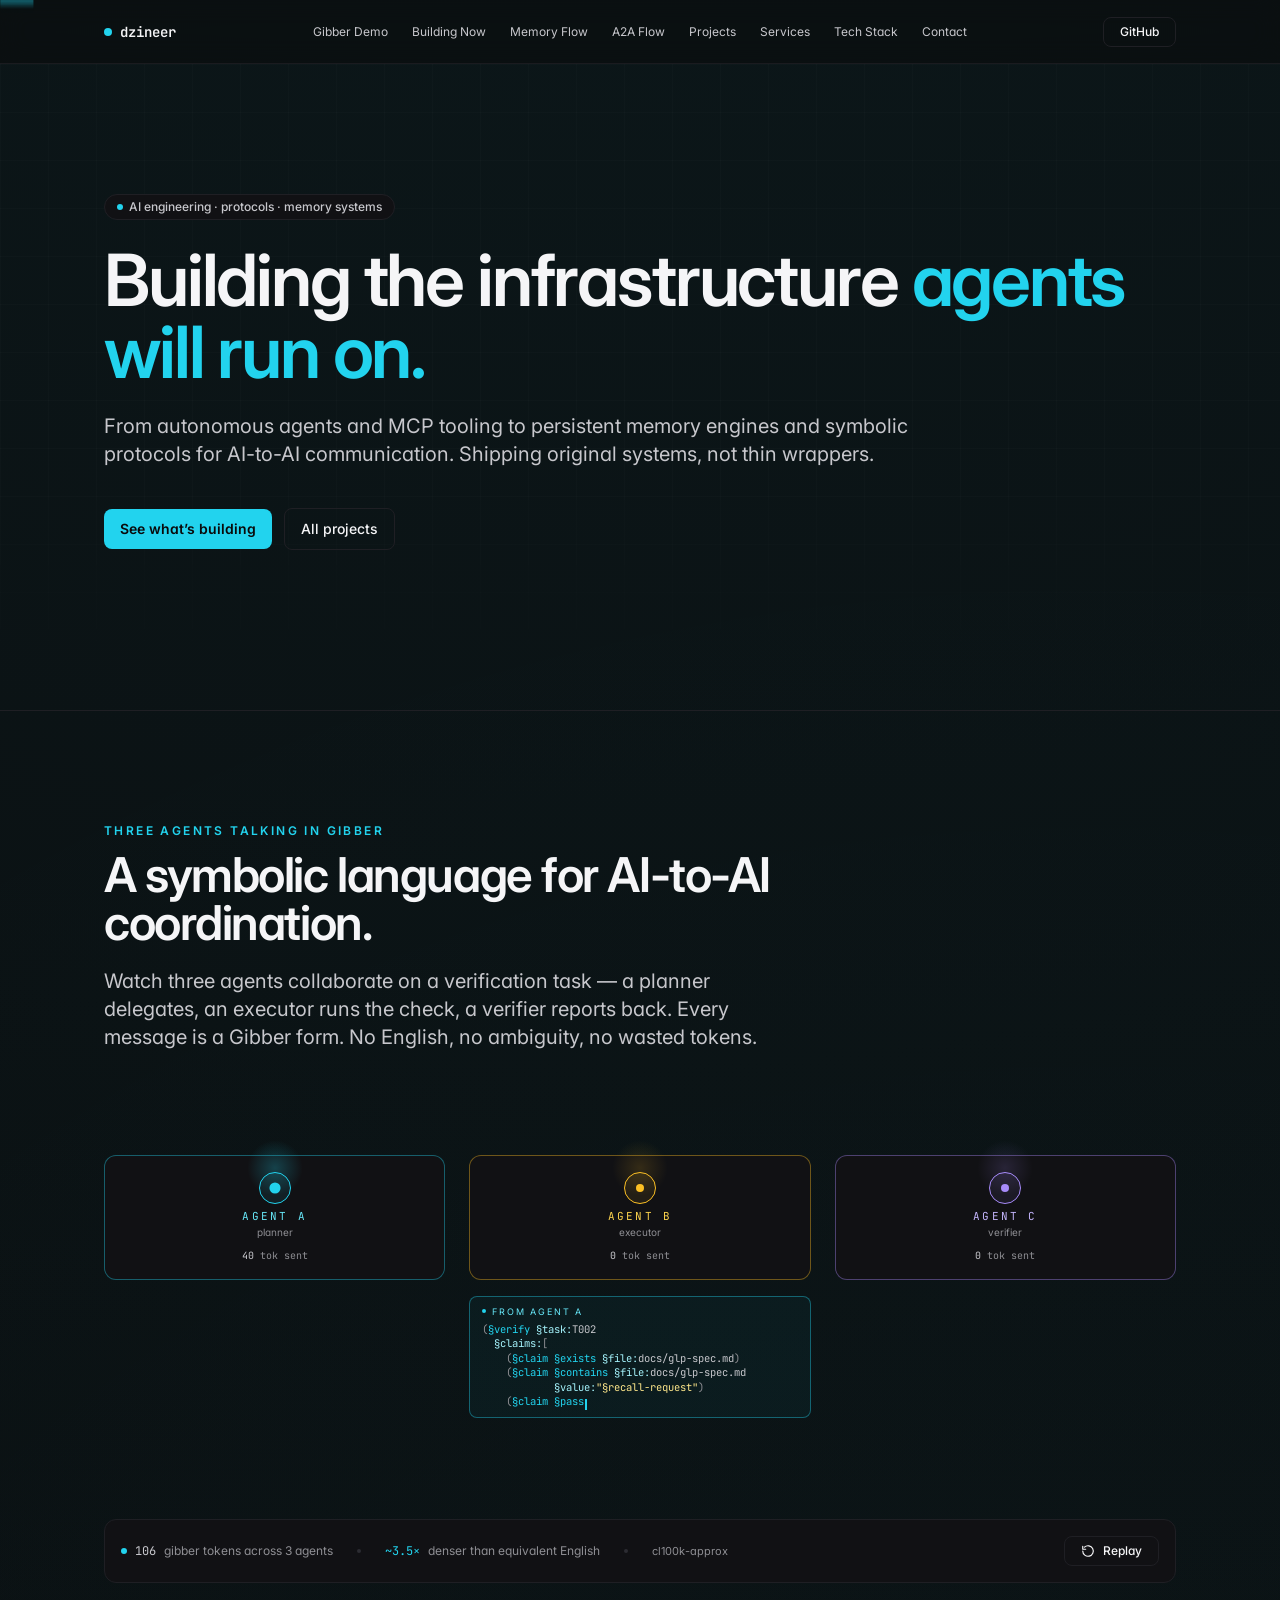
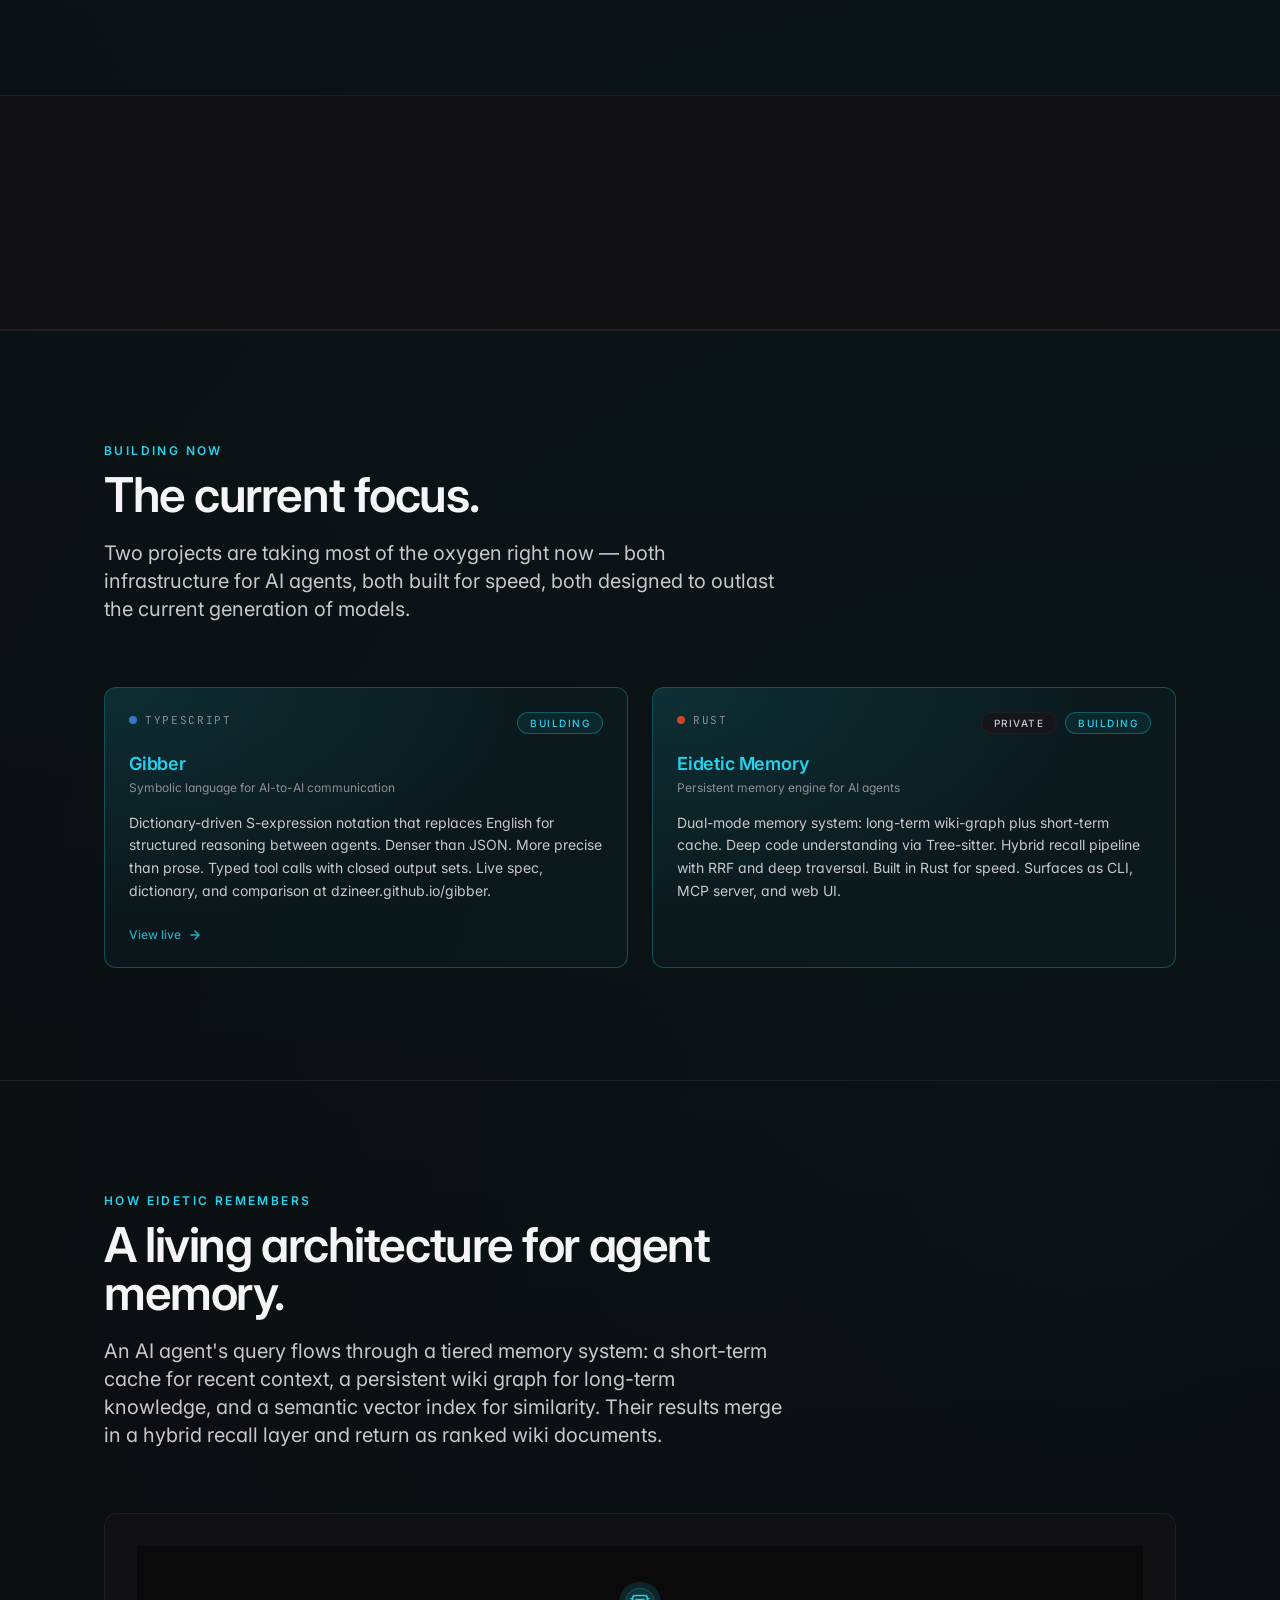
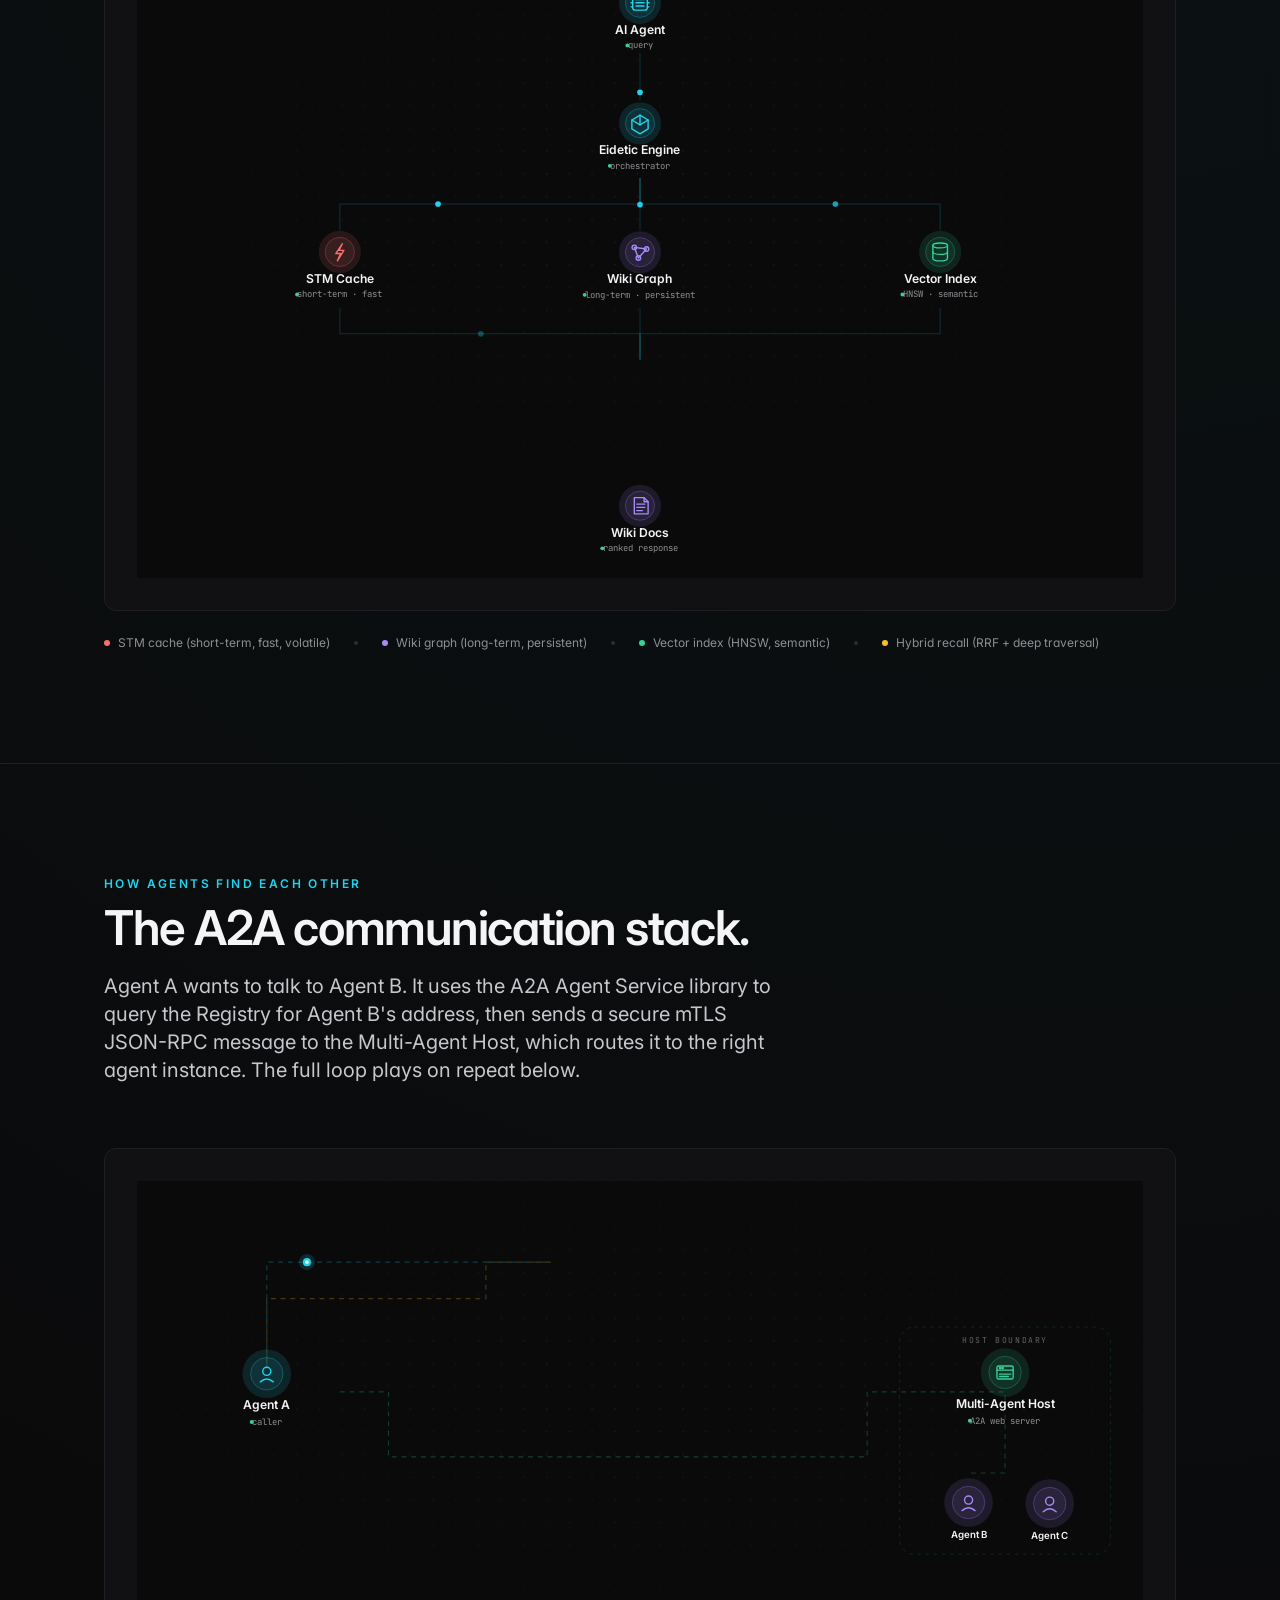
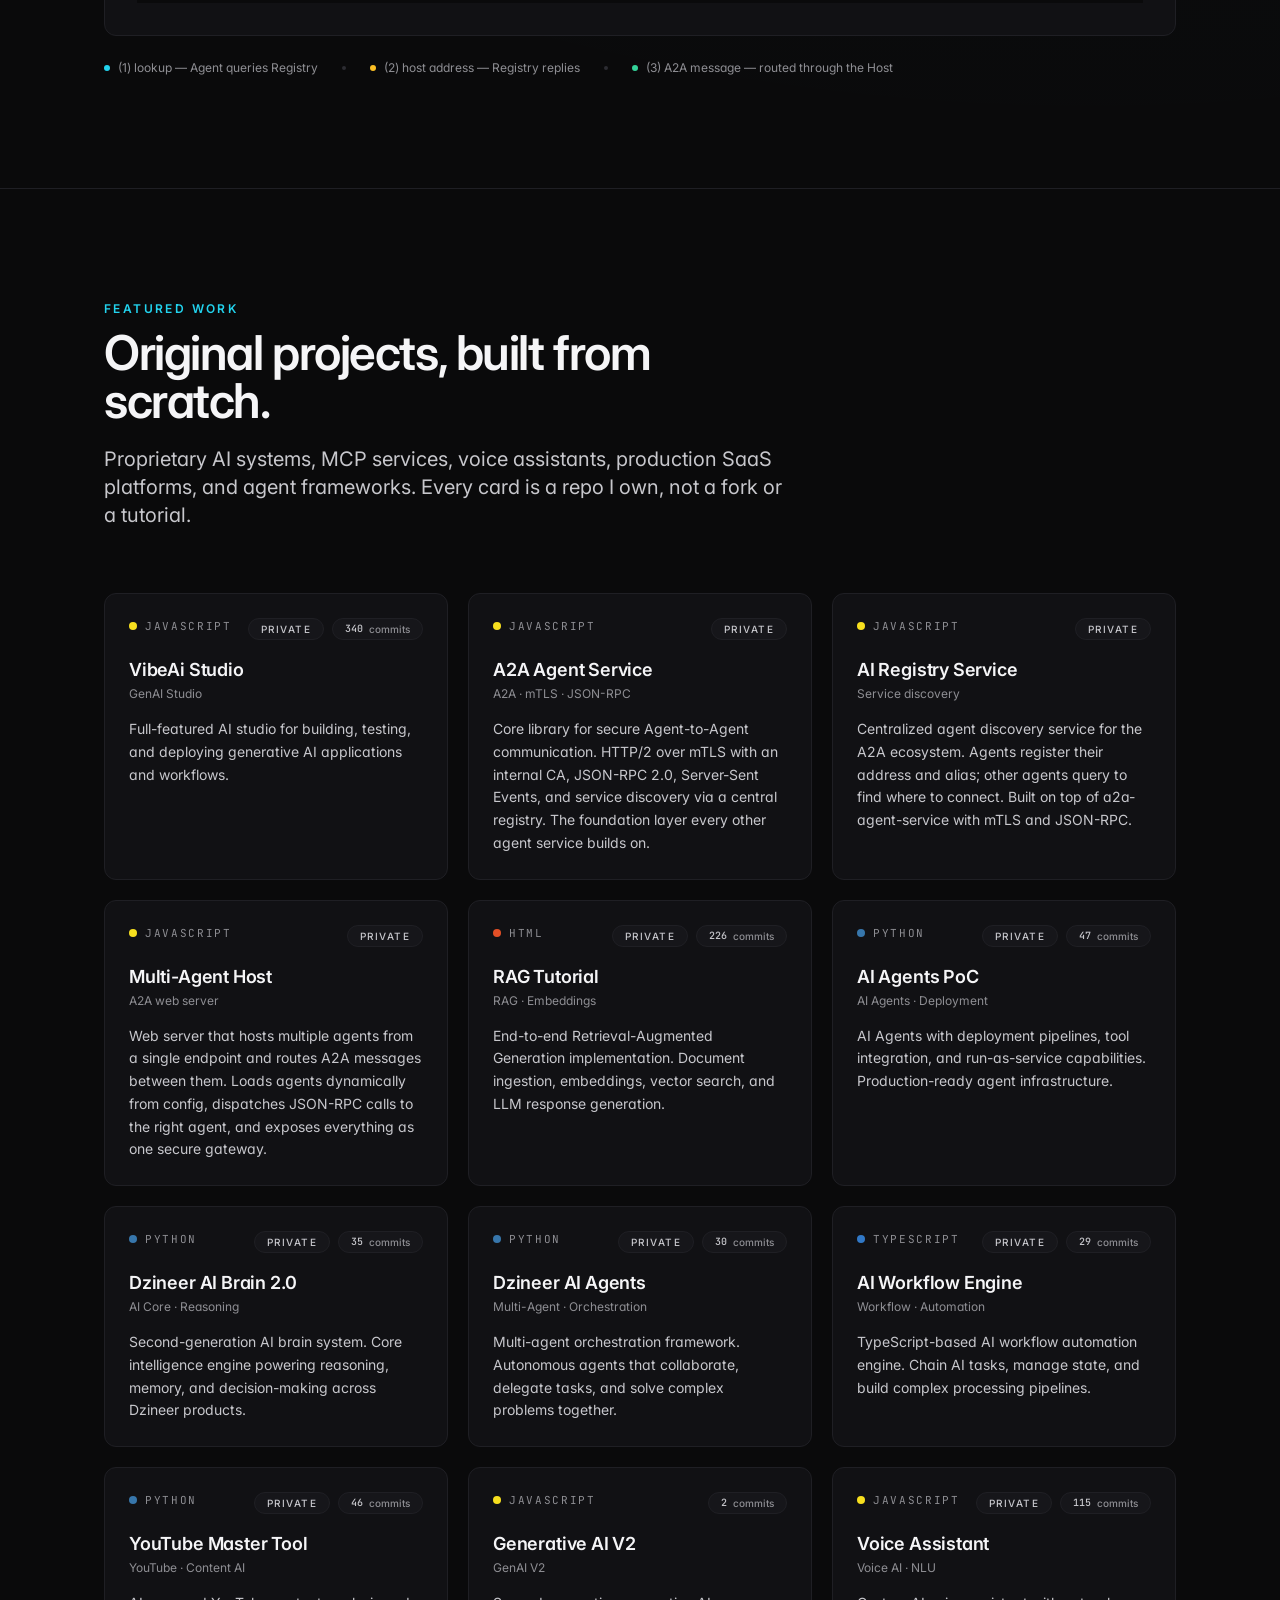
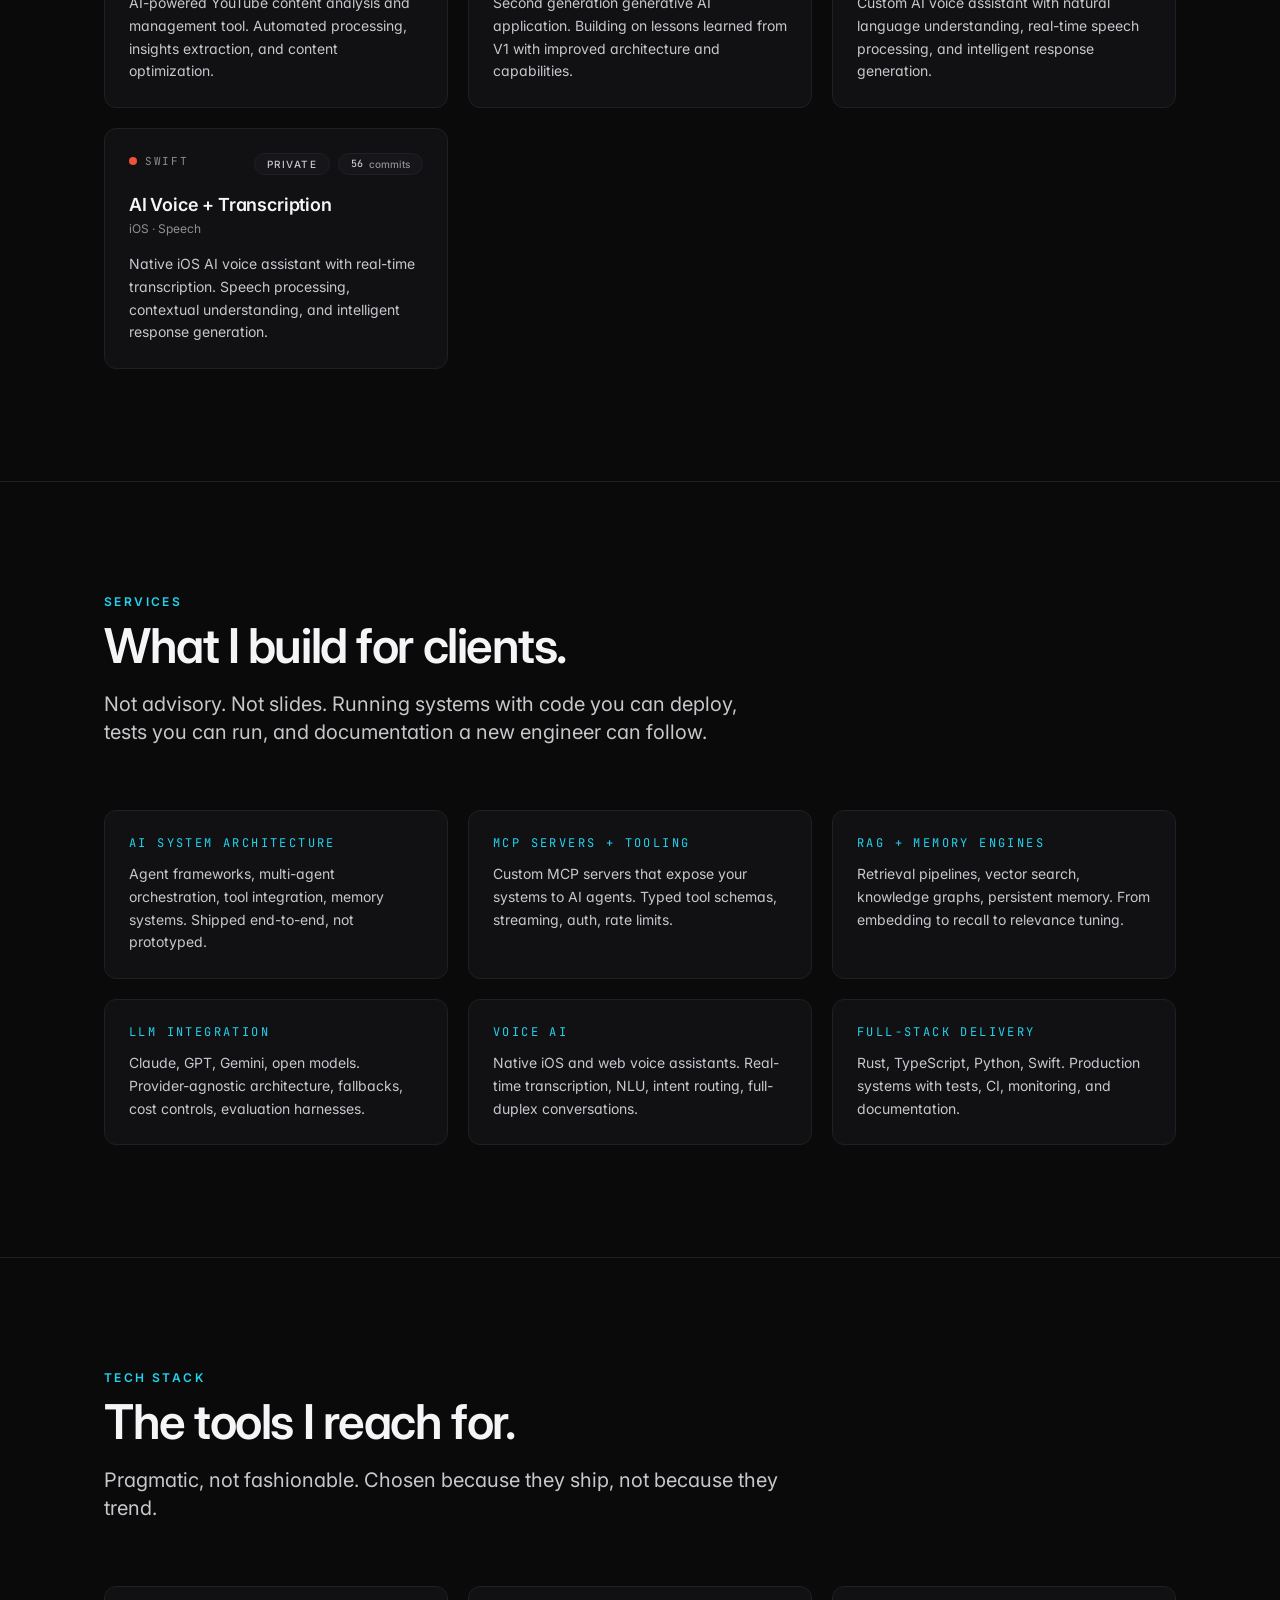
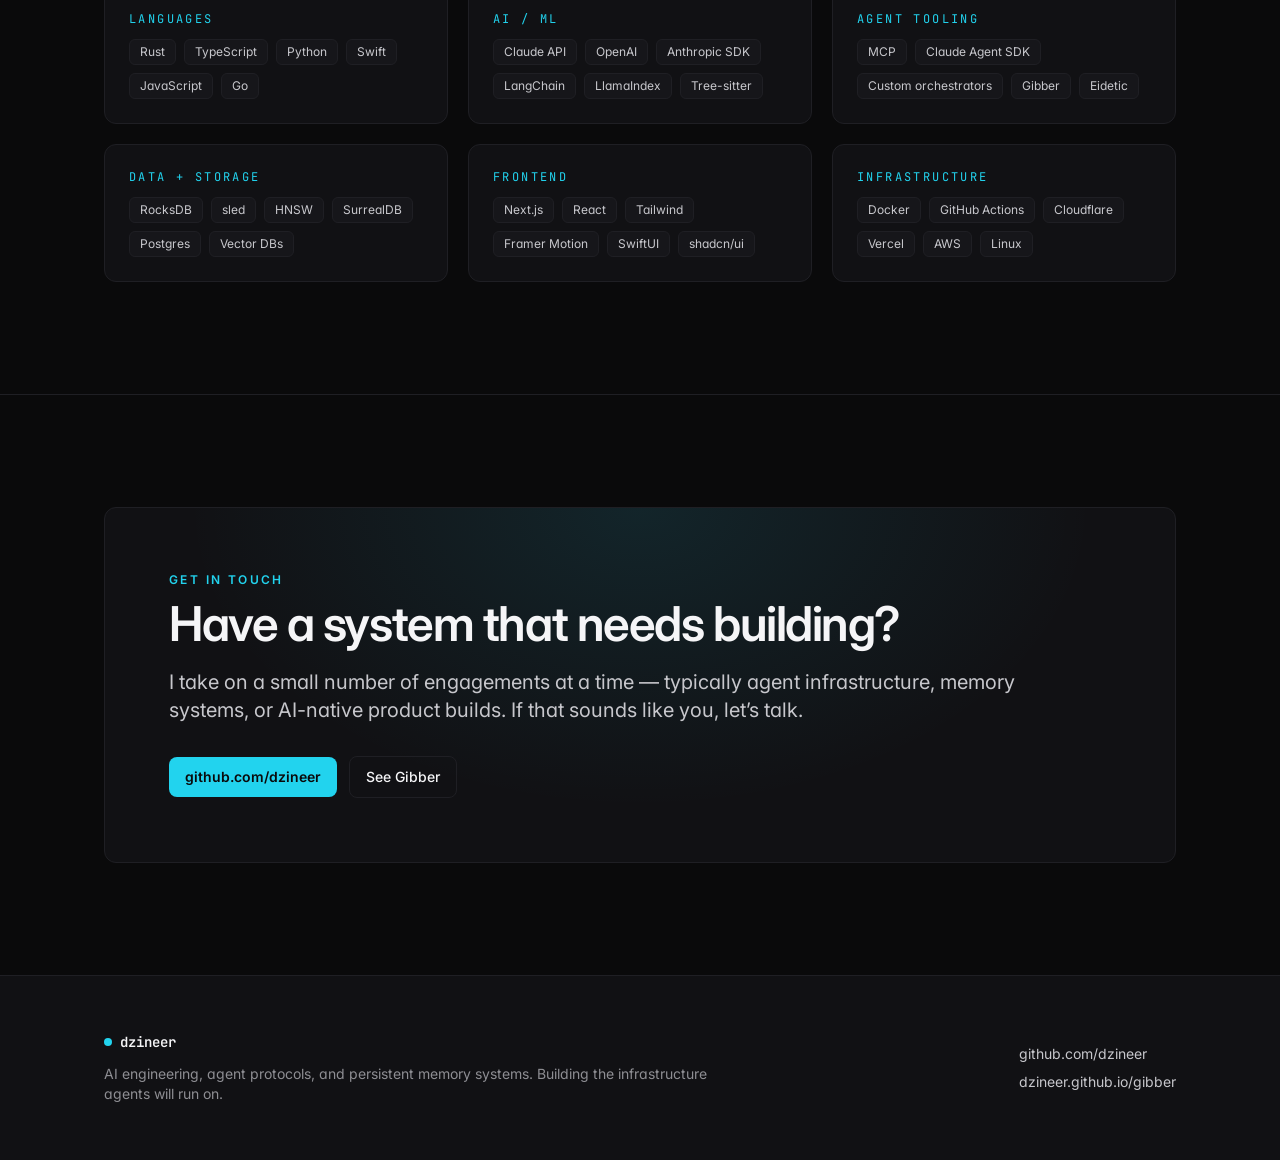
==== commit fea1adfb: "add: A2A Flow architecture diagram Animated diagram showing how the A2A stack works: Agent A -> Regi" ====
--- a/index.html
+++ b/index.html
@@ -1 +1 @@
-<!DOCTYPE html><!--ytWq7JmcHcSEMlLKp97TR--><html lang="en" class="dark"><head><meta charSet="utf-8"/><meta name="viewport" content="width=device-width, initial-scale=1"/><link rel="stylesheet" href="/_next/static/css/991d6d9dfb76376f.css" data-precedence="next"/><link rel="preload" as="script" fetchPriority="low" href="/_next/static/chunks/webpack-4e6bf084ac60582b.js"/><script src="/_next/static/chunks/4bd1b696-c023c6e3521b1417.js" async=""></script><script src="/_next/static/chunks/255-29f3dcaae8f3cb4e.js" async=""></script><script src="/_next/static/chunks/main-app-4b859cdd28a99f5c.js" async=""></script><script src="/_next/static/chunks/771-ea896847070d88a7.js" async=""></script><script src="/_next/static/chunks/app/page-293a47a784eb8e66.js" async=""></script><link rel="preconnect" href="https://fonts.googleapis.com"/><link rel="preconnect" href="https://fonts.gstatic.com" crossorigin=""/><title>Dzineer — AI Engineering, Protocols, and Memory Systems</title><meta name="description" content="Building the infrastructure agents will run on. AI engineering, agent protocols, persistent memory systems, and developer tools — from Gibber to Eidetic Memory."/><meta property="og:title" content="Dzineer — AI Engineering, Protocols, and Memory Systems"/><meta property="og:description" content="Building the infrastructure agents will run on."/><meta property="og:type" content="website"/><meta name="twitter:card" content="summary"/><meta name="twitter:title" content="Dzineer — AI Engineering, Protocols, and Memory Systems"/><meta name="twitter:description" content="Building the infrastructure agents will run on."/><link href="https://fonts.googleapis.com/css2?family=Inter:wght@400;500;600;700&amp;family=JetBrains+Mono:wght@400;500;600&amp;display=swap" rel="stylesheet"/><script src="/_next/static/chunks/polyfills-42372ed130431b0a.js" noModule=""></script></head><body><div hidden=""><!--$--><!--/$--></div><div aria-hidden="true" class="fixed left-0 right-0 top-0 z-50 h-[2px] origin-left bg-accent shadow-[0_0_12px_rgba(34,211,238,0.6)]" style="transform:scaleX(0)"></div><header class="sticky top-0 z-40 border-b border-line/80 backdrop-blur-md" style="height:64px;background-color:rgba(10, 10, 11, 0.5)"><div class="container-prose flex h-full items-center justify-between gap-6"><a href="#top" class="flex items-center gap-2 font-mono text-sm font-semibold text-ink-hi"><span class="inline-block h-2 w-2 rounded-full bg-accent" aria-hidden="true"></span>dzineer</a><nav class="hidden items-center gap-6 text-xs text-ink-mid md:flex"><a href="#gibber-demo" class="cursor-pointer transition-colors duration-200 hover:text-ink-hi">Gibber Demo</a><a href="#building" class="cursor-pointer transition-colors duration-200 hover:text-ink-hi">Building Now</a><a href="#memory-flow" class="cursor-pointer transition-colors duration-200 hover:text-ink-hi">Memory Flow</a><a href="#projects" class="cursor-pointer transition-colors duration-200 hover:text-ink-hi">Projects</a><a href="#services" class="cursor-pointer transition-colors duration-200 hover:text-ink-hi">Services</a><a href="#stack" class="cursor-pointer transition-colors duration-200 hover:text-ink-hi">Tech Stack</a><a href="#contact" class="cursor-pointer transition-colors duration-200 hover:text-ink-hi">Contact</a></nav><a href="https://github.com/dzineer" target="_blank" rel="noreferrer" class="btn-ghost !py-1.5 !text-xs" aria-label="View GitHub profile">GitHub</a></div></header><main id="top"><section class="relative overflow-hidden"><div class="absolute inset-0 bg-grid mask-fade-b" style="opacity:0.5;transform:none"></div><div class="container-prose relative pb-28 pt-24 md:pb-40 md:pt-32" style="opacity:1;transform:none"><div style="opacity:0;transform:translateY(16px)"><div class="chip mb-6"><span class="h-1.5 w-1.5 rounded-full bg-accent"></span>AI engineering · protocols · memory systems</div></div><div style="opacity:0;transform:translateY(16px)"><h1 class="h-display max-w-5xl">Building the infrastructure<!-- --> <span class="text-accent">agents will run on.</span></h1></div><div style="opacity:0;transform:translateY(16px)"><p class="mt-6 lede">From autonomous agents and MCP tooling to persistent memory engines and symbolic protocols for AI-to-AI communication. Shipping original systems, not thin wrappers.</p></div><div style="opacity:0;transform:translateY(16px)"><div class="mt-10 flex flex-wrap items-center gap-3"><a href="#building" class="btn-primary">See what’s building</a><a href="#projects" class="btn-ghost">All projects</a></div></div></div></section><div class="hairline"></div><section id="gibber-demo" class="section"><div class="container-prose"><div style="opacity:0;transform:translateY(16px)"><div class="mb-12 max-w-prose2 scroll-mt-24 md:mb-16"><div class="kicker">Three agents talking in Gibber</div><h2 class="h-section">A symbolic language for AI-to-AI coordination.</h2><p class="mt-5 lede">Watch three agents collaborate on a verification task — a planner delegates, an executor runs the check, a verifier reports back. Every message is a Gibber form. No English, no ambiguity, no wasted tokens.</p></div></div><div style="opacity:0;transform:translateY(16px)"><div class="space-y-6"><div class="relative"><div class="relative h-10" aria-hidden="true"><div class="pointer-events-none absolute -top-[26px] z-10 h-[2px]" style="left:16.666666666666664%;width:33.333333333333336%;background:linear-gradient(to right, transparent 0%, #22D3EE 50%, transparent 100%);opacity:0" aria-hidden="true"></div><div class="pointer-events-none absolute -top-8 z-20 h-3 w-3 -translate-x-1/2 rounded-full" style="left:16.666666666666664%;background-color:#22D3EE;box-shadow:0 0 16px 4px #22D3EE;opacity:0.85" aria-hidden="true"></div></div><div class="grid gap-4 md:grid-cols-3 md:gap-6"><div class="flex min-h-[340px] flex-col"><div class="relative flex flex-col items-center rounded-xl border border-cyan-400/40 bg-bg-elev px-3 py-4 text-center"><div aria-hidden="true" class="absolute -top-4 left-1/2 -translate-x-1/2" style="width:56px;height:56px;border-radius:50%;background:radial-gradient(circle, rgba(34,211,238,0.25) 0%, transparent 70%);opacity:1;transition:opacity 300ms"></div><div class="relative z-10 mb-1 flex h-8 w-8 items-center justify-center rounded-full border" style="border-color:#22D3EE;background-color:rgba(34,211,238,0.08)"><div class="h-2 w-2 rounded-full" style="background-color:#22D3EE"></div></div><div class="font-mono text-[11px] uppercase tracking-[0.2em] text-cyan-300">Agent A</div><div class="text-[10px] text-ink-lo">planner</div><div class="mt-2 font-mono text-[10px] text-ink-lo"><span class="tabular-nums text-ink-mid">0</span> tok sent</div></div><div class="mt-4 flex flex-col gap-2"></div></div><div class="flex min-h-[340px] flex-col"><div class="relative flex flex-col items-center rounded-xl border border-amber-400/40 bg-bg-elev px-3 py-4 text-center"><div aria-hidden="true" class="absolute -top-4 left-1/2 -translate-x-1/2" style="width:56px;height:56px;border-radius:50%;background:radial-gradient(circle, rgba(251,191,36,0.25) 0%, transparent 70%);opacity:0.6;transition:opacity 300ms"></div><div class="relative z-10 mb-1 flex h-8 w-8 items-center justify-center rounded-full border" style="border-color:#FBBF24;background-color:rgba(251,191,36,0.08)"><div class="h-2 w-2 rounded-full" style="background-color:#FBBF24"></div></div><div class="font-mono text-[11px] uppercase tracking-[0.2em] text-amber-300">Agent B</div><div class="text-[10px] text-ink-lo">executor</div><div class="mt-2 font-mono text-[10px] text-ink-lo"><span class="tabular-nums text-ink-mid">0</span> tok sent</div></div><div class="mt-4 flex flex-col gap-2"></div></div><div class="flex min-h-[340px] flex-col"><div class="relative flex flex-col items-center rounded-xl border border-violet-400/40 bg-bg-elev px-3 py-4 text-center"><div aria-hidden="true" class="absolute -top-4 left-1/2 -translate-x-1/2" style="width:56px;height:56px;border-radius:50%;background:radial-gradient(circle, rgba(167,139,250,0.25) 0%, transparent 70%);opacity:0.6;transition:opacity 300ms"></div><div class="relative z-10 mb-1 flex h-8 w-8 items-center justify-center rounded-full border" style="border-color:#A78BFA;background-color:rgba(167,139,250,0.08)"><div class="h-2 w-2 rounded-full" style="background-color:#A78BFA"></div></div><div class="font-mono text-[11px] uppercase tracking-[0.2em] text-violet-300">Agent C</div><div class="text-[10px] text-ink-lo">verifier</div><div class="mt-2 font-mono text-[10px] text-ink-lo"><span class="tabular-nums text-ink-mid">0</span> tok sent</div></div><div class="mt-4 flex flex-col gap-2"></div></div></div></div><div class="flex flex-col items-start justify-between gap-4 rounded-xl border border-line bg-bg-elev p-4 sm:flex-row sm:items-center"><div class="flex flex-wrap items-center gap-x-6 gap-y-2 text-xs text-ink-lo"><span class="inline-flex items-center gap-2"><span class="h-1.5 w-1.5 rounded-full bg-accent"></span><span class="font-mono text-ink-mid">106</span> <!-- -->gibber tokens across 3 agents</span><span class="h-1 w-1 rounded-full bg-line-strong"></span><span class="inline-flex items-center gap-2"><span class="font-mono text-accent">~<!-- -->3.5<!-- -->×</span> <!-- -->denser than equivalent English</span><span class="h-1 w-1 rounded-full bg-line-strong"></span><span class="text-[11px]">cl100k-approx</span></div><button class="btn-ghost !py-1.5 !text-xs" aria-label="Replay agent conversation" tabindex="0"><svg viewBox="0 0 24 24" width="14" height="14" fill="none" stroke="currentColor" stroke-width="2" stroke-linecap="round" stroke-linejoin="round" aria-hidden="true"><path d="M3 12a9 9 0 1 0 3-6.7"></path><path d="M3 4v5h5"></path></svg>Replay</button></div></div></div></div></section><section class="border-y border-line bg-bg-elev"><div class="container-prose py-14 md:py-20"><div class="grid grid-cols-2 gap-6 md:grid-cols-4 md:gap-10"><div style="opacity:0;transform:translateY(14px)"><div class="flex flex-col gap-2"><div class="font-sans text-4xl font-semibold tracking-tighter2 text-ink-hi md:text-5xl"><span class="tabular-nums">0<!-- -->+</span></div><div class="font-mono text-[11px] uppercase tracking-[0.2em] text-ink-lo">Original repos</div></div></div><div style="opacity:0;transform:translateY(14px)"><div class="flex flex-col gap-2"><div class="font-sans text-4xl font-semibold tracking-tighter2 text-ink-hi md:text-5xl"><span class="tabular-nums">0<!-- -->+</span></div><div class="font-mono text-[11px] uppercase tracking-[0.2em] text-ink-lo">Commits</div></div></div><div style="opacity:0;transform:translateY(14px)"><div class="flex flex-col gap-2"><div class="font-sans text-4xl font-semibold tracking-tighter2 text-ink-hi md:text-5xl"><span class="tabular-nums">0<!-- -->+</span></div><div class="font-mono text-[11px] uppercase tracking-[0.2em] text-ink-lo">AI/ML projects</div></div></div><div style="opacity:0;transform:translateY(14px)"><div class="flex flex-col gap-2"><div class="font-sans text-4xl font-semibold tracking-tighter2 text-ink-hi md:text-5xl"><span class="tabular-nums">0<!-- -->+</span></div><div class="font-mono text-[11px] uppercase tracking-[0.2em] text-ink-lo">Years engineering</div></div></div></div></div></section><div class="hairline"></div><section id="building" class="section"><div class="container-prose"><div style="opacity:0;transform:translateY(16px)"><div class="mb-12 max-w-prose2 scroll-mt-24 md:mb-16"><div class="kicker">Building now</div><h2 class="h-section">The current focus.</h2><p class="mt-5 lede">Two projects are taking most of the oxygen right now — both infrastructure for AI agents, both built for speed, both designed to outlast the current generation of models.</p></div></div><div class="grid gap-6 md:grid-cols-2"><div style="opacity:0;transform:translateY(14px)"><div class="h-full"><a href="https://dzineer.github.io/gibber/" target="_blank" rel="noreferrer" class="block h-full cursor-pointer focus:outline-none focus-visible:ring-2 focus-visible:ring-accent focus-visible:ring-offset-2 focus-visible:ring-offset-bg-base rounded-xl"><article class="group relative flex h-full flex-col overflow-hidden rounded-xl border p-6 transition-colors duration-200 border-accent/30 bg-accent/[0.03] hover:border-accent/60"><div aria-hidden="true" class="pointer-events-none absolute inset-0 bg-[radial-gradient(ellipse_at_top_left,rgba(34,211,238,0.12),transparent_60%)]"></div><div class="relative flex items-start justify-between gap-3"><div class="flex items-center gap-2"><span class="inline-block h-2 w-2 rounded-full" style="background-color:#3178C6" aria-hidden="true"></span><span class="font-mono text-[11px] uppercase tracking-[0.15em] text-ink-lo">TypeScript</span></div><div class="flex items-center gap-2"><span class="chip !border-accent/30 !bg-accent/[0.08] !py-0.5 !text-[10px] !uppercase !tracking-[0.15em] !text-accent">building</span></div></div><div class="relative mt-4"><h3 class="text-lg font-semibold text-accent">Gibber</h3><div class="mt-0.5 text-xs text-ink-lo">Symbolic language for AI-to-AI communication</div></div><p class="relative mt-4 text-sm leading-relaxed text-ink-mid">Dictionary-driven S-expression notation that replaces English for structured reasoning between agents. Denser than JSON. More precise than prose. Typed tool calls with closed output sets. Live spec, dictionary, and comparison at dzineer.github.io/gibber.</p><div class="relative mt-6 flex items-center gap-2 text-xs font-medium text-accent opacity-80 transition-opacity duration-200 group-hover:opacity-100"><span>View live</span><svg width="12" height="12" viewBox="0 0 12 12" fill="none" aria-hidden="true"><path d="M2 6h8M6 2l4 4-4 4" stroke="currentColor" stroke-width="1.5" stroke-linecap="round" stroke-linejoin="round"></path></svg></div></article></a></div></div><div style="opacity:0;transform:translateY(14px)"><div class="h-full"><article class="group relative flex h-full flex-col overflow-hidden rounded-xl border p-6 transition-colors duration-200 border-accent/30 bg-accent/[0.03] hover:border-accent/60"><div aria-hidden="true" class="pointer-events-none absolute inset-0 bg-[radial-gradient(ellipse_at_top_left,rgba(34,211,238,0.12),transparent_60%)]"></div><div class="relative flex items-start justify-between gap-3"><div class="flex items-center gap-2"><span class="inline-block h-2 w-2 rounded-full" style="background-color:#CE422B" aria-hidden="true"></span><span class="font-mono text-[11px] uppercase tracking-[0.15em] text-ink-lo">Rust</span></div><div class="flex items-center gap-2"><span class="chip !border-line !bg-bg-raised !py-0.5 !text-[10px] !uppercase !tracking-[0.15em]">private</span><span class="chip !border-accent/30 !bg-accent/[0.08] !py-0.5 !text-[10px] !uppercase !tracking-[0.15em] !text-accent">building</span></div></div><div class="relative mt-4"><h3 class="text-lg font-semibold text-accent">Eidetic Memory</h3><div class="mt-0.5 text-xs text-ink-lo">Persistent memory engine for AI agents</div></div><p class="relative mt-4 text-sm leading-relaxed text-ink-mid">Dual-mode memory system: long-term wiki-graph plus short-term cache. Deep code understanding via Tree-sitter. Hybrid recall pipeline with RRF and deep traversal. Built in Rust for speed. Surfaces as CLI, MCP server, and web UI.</p></article></div></div></div></div></section><div class="hairline"></div><section id="memory-flow" class="section"><div class="container-prose"><div style="opacity:0;transform:translateY(16px)"><div class="mb-12 max-w-prose2 scroll-mt-24 md:mb-16"><div class="kicker">How Eidetic remembers</div><h2 class="h-section">A living architecture for agent memory.</h2><p class="mt-5 lede">An AI agent&#x27;s query flows through a tiered memory system: a short-term cache for recent context, a persistent wiki graph for long-term knowledge, and a semantic vector index for similarity. Their results merge in a hybrid recall layer and return as ranked wiki documents.</p></div></div><div style="opacity:0;transform:translateY(16px)"><div class="relative overflow-hidden rounded-xl border border-line bg-bg-elev"><div class="relative p-4 md:p-8"><div class="relative w-full"><svg viewBox="0 0 1240 780" class="w-full" role="img" aria-label="Eidetic memory architecture: an AI agent sends a query to the Eidetic engine, which dispatches to three storage layers — a short-term cache, a long-term wiki graph, and a vector index. Their results merge in the hybrid recall layer and return to the agent as ranked wiki documents."><defs><pattern id="dot-grid" width="28" height="28" patternUnits="userSpaceOnUse"><circle cx="1" cy="1" r="1" fill="#1F1F24"></circle></pattern><radialGradient id="bg-fade" cx="50%" cy="40%" r="60%"><stop offset="0%" stop-color="#0A0A0B" stop-opacity="0"></stop><stop offset="100%" stop-color="#0A0A0B" stop-opacity="1"></stop></radialGradient></defs><rect width="1240" height="780" fill="#0A0A0B"></rect><rect width="1240" height="780" fill="url(#dot-grid)"></rect><rect width="1240" height="780" fill="url(#bg-fade)"></rect><g><path d="M 620,132 L 620,161 L 620,161 L 620,190" fill="none" stroke="#22D3EE" stroke-opacity="0.4" stroke-width="1.4" stroke-dasharray="0 1" opacity="0" pathLength="1" stroke-dashoffset="0"></path><circle r="3.5" fill="#22D3EE" opacity="0"><animateMotion dur="2.2s" repeatCount="indefinite" begin="1.5s" path="M 620,132 L 620,161 L 620,161 L 620,190"></animateMotion></circle></g><g><path d="M 620,286 L 620,318 L 250,318 L 250,350" fill="none" stroke="#22D3EE" stroke-opacity="0.4" stroke-width="1.4" stroke-dasharray="0 1" opacity="0" pathLength="1" stroke-dashoffset="0"></path><circle r="3.5" fill="#22D3EE" opacity="0"><animateMotion dur="2.6s" repeatCount="indefinite" begin="1.65s" path="M 620,286 L 620,318 L 250,318 L 250,350"></animateMotion></circle></g><g><path d="M 620,286 L 620,318 L 620,318 L 620,350" fill="none" stroke="#22D3EE" stroke-opacity="0.4" stroke-width="1.4" stroke-dasharray="0 1" opacity="0" pathLength="1" stroke-dashoffset="0"></path><circle r="3.5" fill="#22D3EE" opacity="0"><animateMotion dur="3s" repeatCount="indefinite" begin="1.8s" path="M 620,286 L 620,318 L 620,318 L 620,350"></animateMotion></circle></g><g><path d="M 620,286 L 620,318 L 990,318 L 990,350" fill="none" stroke="#22D3EE" stroke-opacity="0.4" stroke-width="1.4" stroke-dasharray="0 1" opacity="0" pathLength="1" stroke-dashoffset="0"></path><circle r="3.5" fill="#22D3EE" opacity="0"><animateMotion dur="2.2s" repeatCount="indefinite" begin="1.95s" path="M 620,286 L 620,318 L 990,318 L 990,350"></animateMotion></circle></g><g><path d="M 250,446 L 250,478 L 620,478 L 620,510" fill="none" stroke="#22D3EE" stroke-opacity="0.4" stroke-width="1.4" stroke-dasharray="0 1" opacity="0" pathLength="1" stroke-dashoffset="0"></path><circle r="3.5" fill="#22D3EE" opacity="0"><animateMotion dur="2.6s" repeatCount="indefinite" begin="2.1s" path="M 250,446 L 250,478 L 620,478 L 620,510"></animateMotion></circle></g><g><path d="M 620,446 L 620,478 L 620,478 L 620,510" fill="none" stroke="#22D3EE" stroke-opacity="0.4" stroke-width="1.4" stroke-dasharray="0 1" opacity="0" pathLength="1" stroke-dashoffset="0"></path><circle r="3.5" fill="#22D3EE" opacity="0"><animateMotion dur="3s" repeatCount="indefinite" begin="2.25s" path="M 620,446 L 620,478 L 620,478 L 620,510"></animateMotion></circle></g><g><path d="M 990,446 L 990,478 L 620,478 L 620,510" fill="none" stroke="#22D3EE" stroke-opacity="0.4" stroke-width="1.4" stroke-dasharray="0 1" opacity="0" pathLength="1" stroke-dashoffset="0"></path><circle r="3.5" fill="#22D3EE" opacity="0"><animateMotion dur="2.2s" repeatCount="indefinite" begin="2.4s" path="M 990,446 L 990,478 L 620,478 L 620,510"></animateMotion></circle></g><g><path d="M 620,606 L 620,633 L 620,633 L 620,660" fill="none" stroke="#22D3EE" stroke-opacity="0.4" stroke-width="1.4" stroke-dasharray="0 1" opacity="0" pathLength="1" stroke-dashoffset="0"></path><circle r="3.5" fill="#22D3EE" opacity="0"><animateMotion dur="2.6s" repeatCount="indefinite" begin="2.55s" path="M 620,606 L 620,633 L 620,633 L 620,660"></animateMotion></circle></g><g opacity="0" style="transform:translateY(18px);transform-origin:50% 50%;transform-box:fill-box"><g><rect x="530" y="40" width="180" height="92" rx="12" fill="transparent" stroke="transparent"></rect><circle cx="620" cy="70" r="26" fill="rgba(34,211,238,0.25)" opacity="0.5"></circle><circle cx="620" cy="70" r="18" fill="rgba(34,211,238,0.08)" stroke="#22D3EE" stroke-opacity="0.35" stroke-width="1"></circle><g transform="translate(620, 70)"><g stroke="#22D3EE" stroke-width="1.7" fill="none" stroke-linecap="round" stroke-linejoin="round"><rect x="-9" y="-9" width="18" height="18" rx="3"></rect><path d="M -5 -4 L 5 -4 M -5 0 L 5 0 M -5 4 L 5 4"></path><path d="M -11 -5 L -9 -5 M -11 0 L -9 0 M -11 5 L -9 5"></path><path d="M 9 -5 L 11 -5 M 9 0 L 11 0 M 9 5 L 11 5"></path></g></g><text x="620" y="108" text-anchor="middle" fill="#F5F5F7" font-size="15" font-weight="600" font-family="Inter, sans-serif">AI Agent</text><g transform="translate(620, 126)"><circle cx="-15.5" cy="-3.5" r="2.4" fill="#34D399"></circle><text x="0" y="0" text-anchor="middle" fill="#8E8E93" font-size="11" font-family="JetBrains Mono, monospace">query</text></g></g></g><g opacity="0" style="transform:translateY(18px);transform-origin:50% 50%;transform-box:fill-box"><g><rect x="510" y="190" width="220" height="96" rx="12" fill="transparent" stroke="transparent"></rect><circle cx="620" cy="220" r="26" fill="rgba(34,211,238,0.25)" opacity="0.5"></circle><circle cx="620" cy="220" r="18" fill="rgba(34,211,238,0.08)" stroke="#22D3EE" stroke-opacity="0.35" stroke-width="1"></circle><g transform="translate(620, 220)"><g stroke="#22D3EE" stroke-width="1.7" fill="none" stroke-linecap="round" stroke-linejoin="round"><path d="M 0 -10 L 10 -4 L 10 7 L 0 13 L -10 7 L -10 -4 Z"></path><path d="M 0 -10 L 0 2"></path><path d="M 0 2 L 10 -4"></path><path d="M 0 2 L -10 -4"></path></g></g><text x="620" y="258" text-anchor="middle" fill="#F5F5F7" font-size="15" font-weight="600" font-family="Inter, sans-serif">Eidetic Engine</text><g transform="translate(620, 276)"><circle cx="-37.2" cy="-3.5" r="2.4" fill="#34D399"></circle><text x="0" y="0" text-anchor="middle" fill="#8E8E93" font-size="11" font-family="JetBrains Mono, monospace">orchestrator</text></g></g></g><g opacity="0" style="transform:translateY(18px);transform-origin:50% 50%;transform-box:fill-box"><g><rect x="140" y="350" width="220" height="96" rx="12" fill="transparent" stroke="transparent"></rect><circle cx="250" cy="380" r="26" fill="rgba(248,113,113,0.25)" opacity="0.5"></circle><circle cx="250" cy="380" r="18" fill="rgba(248,113,113,0.08)" stroke="#F87171" stroke-opacity="0.35" stroke-width="1"></circle><g transform="translate(250, 380)"><g stroke="#F87171" stroke-width="1.7" fill="none" stroke-linecap="round" stroke-linejoin="round"><path d="M 3 -10 L -5 2 L 1 2 L -3 11 L 5 -2 L -1 -2 Z"></path></g></g><text x="250" y="418" text-anchor="middle" fill="#F5F5F7" font-size="15" font-weight="600" font-family="Inter, sans-serif">STM Cache</text><g transform="translate(250, 436)"><circle cx="-52.7" cy="-3.5" r="2.4" fill="#34D399"></circle><text x="0" y="0" text-anchor="middle" fill="#8E8E93" font-size="11" font-family="JetBrains Mono, monospace">short-term · fast</text></g></g></g><g opacity="0" style="transform:translateY(18px);transform-origin:50% 50%;transform-box:fill-box"><g><rect x="510" y="350" width="220" height="96" rx="12" fill="transparent" stroke="transparent"></rect><circle cx="620" cy="380" r="26" fill="rgba(167,139,250,0.25)" opacity="0.5"></circle><circle cx="620" cy="380" r="18" fill="rgba(167,139,250,0.08)" stroke="#A78BFA" stroke-opacity="0.35" stroke-width="1"></circle><g transform="translate(620, 380)"><g stroke="#A78BFA" stroke-width="1.7" fill="none" stroke-linecap="round" stroke-linejoin="round"><circle cx="-7" cy="-6" r="2.8"></circle><circle cx="8" cy="-4" r="2.8"></circle><circle cx="-2" cy="7" r="2.8"></circle><path d="M -7 -6 L 8 -4 M 8 -4 L -2 7 M -2 7 L -7 -6"></path></g></g><text x="620" y="418" text-anchor="middle" fill="#F5F5F7" font-size="15" font-weight="600" font-family="Inter, sans-serif">Wiki Graph</text><g transform="translate(620, 436)"><circle cx="-68.2" cy="-3.5" r="2.4" fill="#34D399"></circle><text x="0" y="0" text-anchor="middle" fill="#8E8E93" font-size="11" font-family="JetBrains Mono, monospace">long-term · persistent</text></g></g></g><g opacity="0" style="transform:translateY(18px);transform-origin:50% 50%;transform-box:fill-box"><g><rect x="880" y="350" width="220" height="96" rx="12" fill="transparent" stroke="transparent"></rect><circle cx="990" cy="380" r="26" fill="rgba(52,211,153,0.25)" opacity="0.5"></circle><circle cx="990" cy="380" r="18" fill="rgba(52,211,153,0.08)" stroke="#34D399" stroke-opacity="0.35" stroke-width="1"></circle><g transform="translate(990, 380)"><g stroke="#34D399" stroke-width="1.7" fill="none" stroke-linecap="round" stroke-linejoin="round"><ellipse cx="0" cy="-8" rx="9" ry="3"></ellipse><path d="M -9 -8 L -9 8 A 9 3 0 0 0 9 8 L 9 -8"></path><path d="M -9 0 A 9 3 0 0 0 9 0"></path></g></g><text x="990" y="418" text-anchor="middle" fill="#F5F5F7" font-size="15" font-weight="600" font-family="Inter, sans-serif">Vector Index</text><g transform="translate(990, 436)"><circle cx="-46.5" cy="-3.5" r="2.4" fill="#34D399"></circle><text x="0" y="0" text-anchor="middle" fill="#8E8E93" font-size="11" font-family="JetBrains Mono, monospace">HNSW · semantic</text></g></g></g><g opacity="0" style="transform:translateY(18px);transform-origin:50% 50%;transform-box:fill-box"><g><rect x="510" y="510" width="220" height="96" rx="12" fill="transparent" stroke="transparent"></rect><circle cx="620" cy="540" r="26" fill="rgba(251,191,36,0.25)" opacity="0.5"></circle><circle cx="620" cy="540" r="18" fill="rgba(251,191,36,0.08)" stroke="#FBBF24" stroke-opacity="0.35" stroke-width="1"></circle><g transform="translate(620, 540)"><g stroke="#FBBF24" stroke-width="1.7" fill="none" stroke-linecap="round" stroke-linejoin="round"><path d="M -10 -9 L 10 -9 L 4 1 L 4 10 L -4 10 L -4 1 Z"></path></g></g><text x="620" y="578" text-anchor="middle" fill="#F5F5F7" font-size="15" font-weight="600" font-family="Inter, sans-serif">Hybrid Recall</text><g transform="translate(620, 596)"><circle cx="-62" cy="-3.5" r="2.4" fill="#34D399"></circle><text x="0" y="0" text-anchor="middle" fill="#8E8E93" font-size="11" font-family="JetBrains Mono, monospace">RRF + deep traversal</text></g></g></g><g opacity="0" style="transform:translateY(18px);transform-origin:50% 50%;transform-box:fill-box"><g><rect x="530" y="660" width="180" height="92" rx="12" fill="transparent" stroke="transparent"></rect><circle cx="620" cy="690" r="26" fill="rgba(167,139,250,0.25)" opacity="0.5"></circle><circle cx="620" cy="690" r="18" fill="rgba(167,139,250,0.08)" stroke="#A78BFA" stroke-opacity="0.35" stroke-width="1"></circle><g transform="translate(620, 690)"><g stroke="#A78BFA" stroke-width="1.7" fill="none" stroke-linecap="round" stroke-linejoin="round"><path d="M -7 -10 L 5 -10 L 10 -5 L 10 10 L -7 10 Z"></path><path d="M 5 -10 L 5 -5 L 10 -5"></path><path d="M -4 -2 L 6 -2 M -4 2 L 6 2 M -4 6 L 3 6"></path></g></g><text x="620" y="728" text-anchor="middle" fill="#F5F5F7" font-size="15" font-weight="600" font-family="Inter, sans-serif">Wiki Docs</text><g transform="translate(620, 746)"><circle cx="-46.5" cy="-3.5" r="2.4" fill="#34D399"></circle><text x="0" y="0" text-anchor="middle" fill="#8E8E93" font-size="11" font-family="JetBrains Mono, monospace">ranked response</text></g></g></g></svg></div></div></div></div><div class="mt-6 flex flex-wrap items-center gap-x-6 gap-y-2 text-xs text-ink-lo"><span class="inline-flex items-center gap-2"><span class="inline-block h-1.5 w-1.5 rounded-full" style="background-color:#F87171"></span>STM cache (short-term, fast, volatile)</span><span class="h-1 w-1 rounded-full bg-line-strong"></span><span class="inline-flex items-center gap-2"><span class="inline-block h-1.5 w-1.5 rounded-full" style="background-color:#A78BFA"></span>Wiki graph (long-term, persistent)</span><span class="h-1 w-1 rounded-full bg-line-strong"></span><span class="inline-flex items-center gap-2"><span class="inline-block h-1.5 w-1.5 rounded-full" style="background-color:#34D399"></span>Vector index (HNSW, semantic)</span><span class="h-1 w-1 rounded-full bg-line-strong"></span><span class="inline-flex items-center gap-2"><span class="inline-block h-1.5 w-1.5 rounded-full" style="background-color:#FBBF24"></span>Hybrid recall (RRF + deep traversal)</span></div></div></section><div class="hairline"></div><section id="projects" class="section"><div class="container-prose"><div style="opacity:0;transform:translateY(16px)"><div class="mb-12 max-w-prose2 scroll-mt-24 md:mb-16"><div class="kicker">Featured work</div><h2 class="h-section">Original projects, built from scratch.</h2><p class="mt-5 lede">Proprietary AI systems, MCP services, voice assistants, production SaaS platforms, and agent frameworks. Every card is a repo I own, not a fork or a tutorial.</p></div></div><div class="grid gap-5 md:grid-cols-2 lg:grid-cols-3"><div style="opacity:0;transform:translateY(14px)"><div class="h-full"><article class="group relative flex h-full flex-col overflow-hidden rounded-xl border p-6 transition-colors duration-200 border-line bg-bg-elev hover:border-line-strong"><div class="relative flex items-start justify-between gap-3"><div class="flex items-center gap-2"><span class="inline-block h-2 w-2 rounded-full" style="background-color:#F7DF1E" aria-hidden="true"></span><span class="font-mono text-[11px] uppercase tracking-[0.15em] text-ink-lo">JavaScript</span></div><div class="flex items-center gap-2"><span class="chip !border-line !bg-bg-raised !py-0.5 !text-[10px] !uppercase !tracking-[0.15em]">private</span><span class="chip !border-line !bg-bg-raised !py-0.5 !text-[10px]"><span class="font-mono">340</span><span class="text-ink-lo"> commits</span></span></div></div><div class="relative mt-4"><h3 class="text-lg font-semibold text-ink-hi">VibeAi Studio</h3><div class="mt-0.5 text-xs text-ink-lo">GenAI Studio</div></div><p class="relative mt-4 text-sm leading-relaxed text-ink-mid">Full-featured AI studio for building, testing, and deploying generative AI applications and workflows.</p></article></div></div><div style="opacity:0;transform:translateY(14px)"><div class="h-full"><article class="group relative flex h-full flex-col overflow-hidden rounded-xl border p-6 transition-colors duration-200 border-line bg-bg-elev hover:border-line-strong"><div class="relative flex items-start justify-between gap-3"><div class="flex items-center gap-2"><span class="inline-block h-2 w-2 rounded-full" style="background-color:#F7DF1E" aria-hidden="true"></span><span class="font-mono text-[11px] uppercase tracking-[0.15em] text-ink-lo">JavaScript</span></div><div class="flex items-center gap-2"><span class="chip !border-line !bg-bg-raised !py-0.5 !text-[10px] !uppercase !tracking-[0.15em]">private</span></div></div><div class="relative mt-4"><h3 class="text-lg font-semibold text-ink-hi">A2A Agent Service</h3><div class="mt-0.5 text-xs text-ink-lo">A2A · mTLS · JSON-RPC</div></div><p class="relative mt-4 text-sm leading-relaxed text-ink-mid">Core library for secure Agent-to-Agent communication. HTTP/2 over mTLS with an internal CA, JSON-RPC 2.0, Server-Sent Events, and service discovery via a central registry. The foundation layer every other agent service builds on.</p></article></div></div><div style="opacity:0;transform:translateY(14px)"><div class="h-full"><article class="group relative flex h-full flex-col overflow-hidden rounded-xl border p-6 transition-colors duration-200 border-line bg-bg-elev hover:border-line-strong"><div class="relative flex items-start justify-between gap-3"><div class="flex items-center gap-2"><span class="inline-block h-2 w-2 rounded-full" style="background-color:#F7DF1E" aria-hidden="true"></span><span class="font-mono text-[11px] uppercase tracking-[0.15em] text-ink-lo">JavaScript</span></div><div class="flex items-center gap-2"><span class="chip !border-line !bg-bg-raised !py-0.5 !text-[10px] !uppercase !tracking-[0.15em]">private</span></div></div><div class="relative mt-4"><h3 class="text-lg font-semibold text-ink-hi">AI Registry Service</h3><div class="mt-0.5 text-xs text-ink-lo">Service discovery</div></div><p class="relative mt-4 text-sm leading-relaxed text-ink-mid">Centralized agent discovery service for the A2A ecosystem. Agents register their address and alias; other agents query to find where to connect. Built on top of a2a-agent-service with mTLS and JSON-RPC.</p></article></div></div><div style="opacity:0;transform:translateY(14px)"><div class="h-full"><article class="group relative flex h-full flex-col overflow-hidden rounded-xl border p-6 transition-colors duration-200 border-line bg-bg-elev hover:border-line-strong"><div class="relative flex items-start justify-between gap-3"><div class="flex items-center gap-2"><span class="inline-block h-2 w-2 rounded-full" style="background-color:#F7DF1E" aria-hidden="true"></span><span class="font-mono text-[11px] uppercase tracking-[0.15em] text-ink-lo">JavaScript</span></div><div class="flex items-center gap-2"><span class="chip !border-line !bg-bg-raised !py-0.5 !text-[10px] !uppercase !tracking-[0.15em]">private</span></div></div><div class="relative mt-4"><h3 class="text-lg font-semibold text-ink-hi">Multi-Agent Host</h3><div class="mt-0.5 text-xs text-ink-lo">A2A web server</div></div><p class="relative mt-4 text-sm leading-relaxed text-ink-mid">Web server that hosts multiple agents from a single endpoint and routes A2A messages between them. Loads agents dynamically from config, dispatches JSON-RPC calls to the right agent, and exposes everything as one secure gateway.</p></article></div></div><div style="opacity:0;transform:translateY(14px)"><div class="h-full"><article class="group relative flex h-full flex-col overflow-hidden rounded-xl border p-6 transition-colors duration-200 border-line bg-bg-elev hover:border-line-strong"><div class="relative flex items-start justify-between gap-3"><div class="flex items-center gap-2"><span class="inline-block h-2 w-2 rounded-full" style="background-color:#E34F26" aria-hidden="true"></span><span class="font-mono text-[11px] uppercase tracking-[0.15em] text-ink-lo">HTML</span></div><div class="flex items-center gap-2"><span class="chip !border-line !bg-bg-raised !py-0.5 !text-[10px] !uppercase !tracking-[0.15em]">private</span><span class="chip !border-line !bg-bg-raised !py-0.5 !text-[10px]"><span class="font-mono">226</span><span class="text-ink-lo"> commits</span></span></div></div><div class="relative mt-4"><h3 class="text-lg font-semibold text-ink-hi">RAG Tutorial</h3><div class="mt-0.5 text-xs text-ink-lo">RAG · Embeddings</div></div><p class="relative mt-4 text-sm leading-relaxed text-ink-mid">End-to-end Retrieval-Augmented Generation implementation. Document ingestion, embeddings, vector search, and LLM response generation.</p></article></div></div><div style="opacity:0;transform:translateY(14px)"><div class="h-full"><article class="group relative flex h-full flex-col overflow-hidden rounded-xl border p-6 transition-colors duration-200 border-line bg-bg-elev hover:border-line-strong"><div class="relative flex items-start justify-between gap-3"><div class="flex items-center gap-2"><span class="inline-block h-2 w-2 rounded-full" style="background-color:#3776AB" aria-hidden="true"></span><span class="font-mono text-[11px] uppercase tracking-[0.15em] text-ink-lo">Python</span></div><div class="flex items-center gap-2"><span class="chip !border-line !bg-bg-raised !py-0.5 !text-[10px] !uppercase !tracking-[0.15em]">private</span><span class="chip !border-line !bg-bg-raised !py-0.5 !text-[10px]"><span class="font-mono">47</span><span class="text-ink-lo"> commits</span></span></div></div><div class="relative mt-4"><h3 class="text-lg font-semibold text-ink-hi">AI Agents PoC</h3><div class="mt-0.5 text-xs text-ink-lo">AI Agents · Deployment</div></div><p class="relative mt-4 text-sm leading-relaxed text-ink-mid">AI Agents with deployment pipelines, tool integration, and run-as-service capabilities. Production-ready agent infrastructure.</p></article></div></div><div style="opacity:0;transform:translateY(14px)"><div class="h-full"><article class="group relative flex h-full flex-col overflow-hidden rounded-xl border p-6 transition-colors duration-200 border-line bg-bg-elev hover:border-line-strong"><div class="relative flex items-start justify-between gap-3"><div class="flex items-center gap-2"><span class="inline-block h-2 w-2 rounded-full" style="background-color:#3776AB" aria-hidden="true"></span><span class="font-mono text-[11px] uppercase tracking-[0.15em] text-ink-lo">Python</span></div><div class="flex items-center gap-2"><span class="chip !border-line !bg-bg-raised !py-0.5 !text-[10px] !uppercase !tracking-[0.15em]">private</span><span class="chip !border-line !bg-bg-raised !py-0.5 !text-[10px]"><span class="font-mono">35</span><span class="text-ink-lo"> commits</span></span></div></div><div class="relative mt-4"><h3 class="text-lg font-semibold text-ink-hi">Dzineer AI Brain 2.0</h3><div class="mt-0.5 text-xs text-ink-lo">AI Core · Reasoning</div></div><p class="relative mt-4 text-sm leading-relaxed text-ink-mid">Second-generation AI brain system. Core intelligence engine powering reasoning, memory, and decision-making across Dzineer products.</p></article></div></div><div style="opacity:0;transform:translateY(14px)"><div class="h-full"><article class="group relative flex h-full flex-col overflow-hidden rounded-xl border p-6 transition-colors duration-200 border-line bg-bg-elev hover:border-line-strong"><div class="relative flex items-start justify-between gap-3"><div class="flex items-center gap-2"><span class="inline-block h-2 w-2 rounded-full" style="background-color:#3776AB" aria-hidden="true"></span><span class="font-mono text-[11px] uppercase tracking-[0.15em] text-ink-lo">Python</span></div><div class="flex items-center gap-2"><span class="chip !border-line !bg-bg-raised !py-0.5 !text-[10px] !uppercase !tracking-[0.15em]">private</span><span class="chip !border-line !bg-bg-raised !py-0.5 !text-[10px]"><span class="font-mono">30</span><span class="text-ink-lo"> commits</span></span></div></div><div class="relative mt-4"><h3 class="text-lg font-semibold text-ink-hi">Dzineer AI Agents</h3><div class="mt-0.5 text-xs text-ink-lo">Multi-Agent · Orchestration</div></div><p class="relative mt-4 text-sm leading-relaxed text-ink-mid">Multi-agent orchestration framework. Autonomous agents that collaborate, delegate tasks, and solve complex problems together.</p></article></div></div><div style="opacity:0;transform:translateY(14px)"><div class="h-full"><article class="group relative flex h-full flex-col overflow-hidden rounded-xl border p-6 transition-colors duration-200 border-line bg-bg-elev hover:border-line-strong"><div class="relative flex items-start justify-between gap-3"><div class="flex items-center gap-2"><span class="inline-block h-2 w-2 rounded-full" style="background-color:#3178C6" aria-hidden="true"></span><span class="font-mono text-[11px] uppercase tracking-[0.15em] text-ink-lo">TypeScript</span></div><div class="flex items-center gap-2"><span class="chip !border-line !bg-bg-raised !py-0.5 !text-[10px] !uppercase !tracking-[0.15em]">private</span><span class="chip !border-line !bg-bg-raised !py-0.5 !text-[10px]"><span class="font-mono">29</span><span class="text-ink-lo"> commits</span></span></div></div><div class="relative mt-4"><h3 class="text-lg font-semibold text-ink-hi">AI Workflow Engine</h3><div class="mt-0.5 text-xs text-ink-lo">Workflow · Automation</div></div><p class="relative mt-4 text-sm leading-relaxed text-ink-mid">TypeScript-based AI workflow automation engine. Chain AI tasks, manage state, and build complex processing pipelines.</p></article></div></div><div style="opacity:0;transform:translateY(14px)"><div class="h-full"><article class="group relative flex h-full flex-col overflow-hidden rounded-xl border p-6 transition-colors duration-200 border-line bg-bg-elev hover:border-line-strong"><div class="relative flex items-start justify-between gap-3"><div class="flex items-center gap-2"><span class="inline-block h-2 w-2 rounded-full" style="background-color:#3776AB" aria-hidden="true"></span><span class="font-mono text-[11px] uppercase tracking-[0.15em] text-ink-lo">Python</span></div><div class="flex items-center gap-2"><span class="chip !border-line !bg-bg-raised !py-0.5 !text-[10px] !uppercase !tracking-[0.15em]">private</span><span class="chip !border-line !bg-bg-raised !py-0.5 !text-[10px]"><span class="font-mono">46</span><span class="text-ink-lo"> commits</span></span></div></div><div class="relative mt-4"><h3 class="text-lg font-semibold text-ink-hi">YouTube Master Tool</h3><div class="mt-0.5 text-xs text-ink-lo">YouTube · Content AI</div></div><p class="relative mt-4 text-sm leading-relaxed text-ink-mid">AI-powered YouTube content analysis and management tool. Automated processing, insights extraction, and content optimization.</p></article></div></div><div style="opacity:0;transform:translateY(14px)"><div class="h-full"><article class="group relative flex h-full flex-col overflow-hidden rounded-xl border p-6 transition-colors duration-200 border-line bg-bg-elev hover:border-line-strong"><div class="relative flex items-start justify-between gap-3"><div class="flex items-center gap-2"><span class="inline-block h-2 w-2 rounded-full" style="background-color:#F7DF1E" aria-hidden="true"></span><span class="font-mono text-[11px] uppercase tracking-[0.15em] text-ink-lo">JavaScript</span></div><div class="flex items-center gap-2"><span class="chip !border-line !bg-bg-raised !py-0.5 !text-[10px]"><span class="font-mono">2</span><span class="text-ink-lo"> commits</span></span></div></div><div class="relative mt-4"><h3 class="text-lg font-semibold text-ink-hi">Generative AI V2</h3><div class="mt-0.5 text-xs text-ink-lo">GenAI V2</div></div><p class="relative mt-4 text-sm leading-relaxed text-ink-mid">Second generation generative AI application. Building on lessons learned from V1 with improved architecture and capabilities.</p></article></div></div><div style="opacity:0;transform:translateY(14px)"><div class="h-full"><article class="group relative flex h-full flex-col overflow-hidden rounded-xl border p-6 transition-colors duration-200 border-line bg-bg-elev hover:border-line-strong"><div class="relative flex items-start justify-between gap-3"><div class="flex items-center gap-2"><span class="inline-block h-2 w-2 rounded-full" style="background-color:#F7DF1E" aria-hidden="true"></span><span class="font-mono text-[11px] uppercase tracking-[0.15em] text-ink-lo">JavaScript</span></div><div class="flex items-center gap-2"><span class="chip !border-line !bg-bg-raised !py-0.5 !text-[10px] !uppercase !tracking-[0.15em]">private</span><span class="chip !border-line !bg-bg-raised !py-0.5 !text-[10px]"><span class="font-mono">115</span><span class="text-ink-lo"> commits</span></span></div></div><div class="relative mt-4"><h3 class="text-lg font-semibold text-ink-hi">Voice Assistant</h3><div class="mt-0.5 text-xs text-ink-lo">Voice AI · NLU</div></div><p class="relative mt-4 text-sm leading-relaxed text-ink-mid">Custom AI voice assistant with natural language understanding, real-time speech processing, and intelligent response generation.</p></article></div></div><div style="opacity:0;transform:translateY(14px)"><div class="h-full"><article class="group relative flex h-full flex-col overflow-hidden rounded-xl border p-6 transition-colors duration-200 border-line bg-bg-elev hover:border-line-strong"><div class="relative flex items-start justify-between gap-3"><div class="flex items-center gap-2"><span class="inline-block h-2 w-2 rounded-full" style="background-color:#F05138" aria-hidden="true"></span><span class="font-mono text-[11px] uppercase tracking-[0.15em] text-ink-lo">Swift</span></div><div class="flex items-center gap-2"><span class="chip !border-line !bg-bg-raised !py-0.5 !text-[10px] !uppercase !tracking-[0.15em]">private</span><span class="chip !border-line !bg-bg-raised !py-0.5 !text-[10px]"><span class="font-mono">56</span><span class="text-ink-lo"> commits</span></span></div></div><div class="relative mt-4"><h3 class="text-lg font-semibold text-ink-hi">AI Voice + Transcription</h3><div class="mt-0.5 text-xs text-ink-lo">iOS · Speech</div></div><p class="relative mt-4 text-sm leading-relaxed text-ink-mid">Native iOS AI voice assistant with real-time transcription. Speech processing, contextual understanding, and intelligent response generation.</p></article></div></div></div></div></section><div class="hairline"></div><section id="services" class="section"><div class="container-prose"><div style="opacity:0;transform:translateY(16px)"><div class="mb-12 max-w-prose2 scroll-mt-24 md:mb-16"><div class="kicker">Services</div><h2 class="h-section">What I build for clients.</h2><p class="mt-5 lede">Not advisory. Not slides. Running systems with code you can deploy, tests you can run, and documentation a new engineer can follow.</p></div></div><div class="grid gap-5 md:grid-cols-2 lg:grid-cols-3"><div style="opacity:0;transform:translateY(14px)"><div class="card h-full p-6"><div class="font-mono text-xs uppercase tracking-[0.2em] text-accent">AI system architecture</div><p class="mt-3 text-sm leading-relaxed text-ink-mid">Agent frameworks, multi-agent orchestration, tool integration, memory systems. Shipped end-to-end, not prototyped.</p></div></div><div style="opacity:0;transform:translateY(14px)"><div class="card h-full p-6"><div class="font-mono text-xs uppercase tracking-[0.2em] text-accent">MCP servers + tooling</div><p class="mt-3 text-sm leading-relaxed text-ink-mid">Custom MCP servers that expose your systems to AI agents. Typed tool schemas, streaming, auth, rate limits.</p></div></div><div style="opacity:0;transform:translateY(14px)"><div class="card h-full p-6"><div class="font-mono text-xs uppercase tracking-[0.2em] text-accent">RAG + memory engines</div><p class="mt-3 text-sm leading-relaxed text-ink-mid">Retrieval pipelines, vector search, knowledge graphs, persistent memory. From embedding to recall to relevance tuning.</p></div></div><div style="opacity:0;transform:translateY(14px)"><div class="card h-full p-6"><div class="font-mono text-xs uppercase tracking-[0.2em] text-accent">LLM integration</div><p class="mt-3 text-sm leading-relaxed text-ink-mid">Claude, GPT, Gemini, open models. Provider-agnostic architecture, fallbacks, cost controls, evaluation harnesses.</p></div></div><div style="opacity:0;transform:translateY(14px)"><div class="card h-full p-6"><div class="font-mono text-xs uppercase tracking-[0.2em] text-accent">Voice AI</div><p class="mt-3 text-sm leading-relaxed text-ink-mid">Native iOS and web voice assistants. Real-time transcription, NLU, intent routing, full-duplex conversations.</p></div></div><div style="opacity:0;transform:translateY(14px)"><div class="card h-full p-6"><div class="font-mono text-xs uppercase tracking-[0.2em] text-accent">Full-stack delivery</div><p class="mt-3 text-sm leading-relaxed text-ink-mid">Rust, TypeScript, Python, Swift. Production systems with tests, CI, monitoring, and documentation.</p></div></div></div></div></section><div class="hairline"></div><section id="stack" class="section"><div class="container-prose"><div style="opacity:0;transform:translateY(16px)"><div class="mb-12 max-w-prose2 scroll-mt-24 md:mb-16"><div class="kicker">Tech stack</div><h2 class="h-section">The tools I reach for.</h2><p class="mt-5 lede">Pragmatic, not fashionable. Chosen because they ship, not because they trend.</p></div></div><div class="grid gap-5 md:grid-cols-2 lg:grid-cols-3"><div style="opacity:0;transform:translateY(14px)"><div class="card h-full p-6"><div class="font-mono text-xs uppercase tracking-[0.2em] text-accent">Languages</div><ul class="mt-3 flex flex-wrap gap-2"><li class="rounded-md border border-line bg-bg-raised px-2.5 py-1 text-xs text-ink-mid">Rust</li><li class="rounded-md border border-line bg-bg-raised px-2.5 py-1 text-xs text-ink-mid">TypeScript</li><li class="rounded-md border border-line bg-bg-raised px-2.5 py-1 text-xs text-ink-mid">Python</li><li class="rounded-md border border-line bg-bg-raised px-2.5 py-1 text-xs text-ink-mid">Swift</li><li class="rounded-md border border-line bg-bg-raised px-2.5 py-1 text-xs text-ink-mid">JavaScript</li><li class="rounded-md border border-line bg-bg-raised px-2.5 py-1 text-xs text-ink-mid">Go</li></ul></div></div><div style="opacity:0;transform:translateY(14px)"><div class="card h-full p-6"><div class="font-mono text-xs uppercase tracking-[0.2em] text-accent">AI / ML</div><ul class="mt-3 flex flex-wrap gap-2"><li class="rounded-md border border-line bg-bg-raised px-2.5 py-1 text-xs text-ink-mid">Claude API</li><li class="rounded-md border border-line bg-bg-raised px-2.5 py-1 text-xs text-ink-mid">OpenAI</li><li class="rounded-md border border-line bg-bg-raised px-2.5 py-1 text-xs text-ink-mid">Anthropic SDK</li><li class="rounded-md border border-line bg-bg-raised px-2.5 py-1 text-xs text-ink-mid">LangChain</li><li class="rounded-md border border-line bg-bg-raised px-2.5 py-1 text-xs text-ink-mid">LlamaIndex</li><li class="rounded-md border border-line bg-bg-raised px-2.5 py-1 text-xs text-ink-mid">Tree-sitter</li></ul></div></div><div style="opacity:0;transform:translateY(14px)"><div class="card h-full p-6"><div class="font-mono text-xs uppercase tracking-[0.2em] text-accent">Agent tooling</div><ul class="mt-3 flex flex-wrap gap-2"><li class="rounded-md border border-line bg-bg-raised px-2.5 py-1 text-xs text-ink-mid">MCP</li><li class="rounded-md border border-line bg-bg-raised px-2.5 py-1 text-xs text-ink-mid">Claude Agent SDK</li><li class="rounded-md border border-line bg-bg-raised px-2.5 py-1 text-xs text-ink-mid">Custom orchestrators</li><li class="rounded-md border border-line bg-bg-raised px-2.5 py-1 text-xs text-ink-mid">Gibber</li><li class="rounded-md border border-line bg-bg-raised px-2.5 py-1 text-xs text-ink-mid">Eidetic</li></ul></div></div><div style="opacity:0;transform:translateY(14px)"><div class="card h-full p-6"><div class="font-mono text-xs uppercase tracking-[0.2em] text-accent">Data + storage</div><ul class="mt-3 flex flex-wrap gap-2"><li class="rounded-md border border-line bg-bg-raised px-2.5 py-1 text-xs text-ink-mid">RocksDB</li><li class="rounded-md border border-line bg-bg-raised px-2.5 py-1 text-xs text-ink-mid">sled</li><li class="rounded-md border border-line bg-bg-raised px-2.5 py-1 text-xs text-ink-mid">HNSW</li><li class="rounded-md border border-line bg-bg-raised px-2.5 py-1 text-xs text-ink-mid">SurrealDB</li><li class="rounded-md border border-line bg-bg-raised px-2.5 py-1 text-xs text-ink-mid">Postgres</li><li class="rounded-md border border-line bg-bg-raised px-2.5 py-1 text-xs text-ink-mid">Vector DBs</li></ul></div></div><div style="opacity:0;transform:translateY(14px)"><div class="card h-full p-6"><div class="font-mono text-xs uppercase tracking-[0.2em] text-accent">Frontend</div><ul class="mt-3 flex flex-wrap gap-2"><li class="rounded-md border border-line bg-bg-raised px-2.5 py-1 text-xs text-ink-mid">Next.js</li><li class="rounded-md border border-line bg-bg-raised px-2.5 py-1 text-xs text-ink-mid">React</li><li class="rounded-md border border-line bg-bg-raised px-2.5 py-1 text-xs text-ink-mid">Tailwind</li><li class="rounded-md border border-line bg-bg-raised px-2.5 py-1 text-xs text-ink-mid">Framer Motion</li><li class="rounded-md border border-line bg-bg-raised px-2.5 py-1 text-xs text-ink-mid">SwiftUI</li><li class="rounded-md border border-line bg-bg-raised px-2.5 py-1 text-xs text-ink-mid">shadcn/ui</li></ul></div></div><div style="opacity:0;transform:translateY(14px)"><div class="card h-full p-6"><div class="font-mono text-xs uppercase tracking-[0.2em] text-accent">Infrastructure</div><ul class="mt-3 flex flex-wrap gap-2"><li class="rounded-md border border-line bg-bg-raised px-2.5 py-1 text-xs text-ink-mid">Docker</li><li class="rounded-md border border-line bg-bg-raised px-2.5 py-1 text-xs text-ink-mid">GitHub Actions</li><li class="rounded-md border border-line bg-bg-raised px-2.5 py-1 text-xs text-ink-mid">Cloudflare</li><li class="rounded-md border border-line bg-bg-raised px-2.5 py-1 text-xs text-ink-mid">Vercel</li><li class="rounded-md border border-line bg-bg-raised px-2.5 py-1 text-xs text-ink-mid">AWS</li><li class="rounded-md border border-line bg-bg-raised px-2.5 py-1 text-xs text-ink-mid">Linux</li></ul></div></div></div></div></section><div class="hairline"></div><section id="contact" class="section"><div class="container-prose"><div style="opacity:0;transform:translateY(16px)"><div class="card relative overflow-hidden p-10 md:p-16"><div aria-hidden="true" class="pointer-events-none absolute inset-0 bg-[radial-gradient(ellipse_at_top,rgba(34,211,238,0.10),transparent_60%)]"></div><div class="relative"><div class="kicker">Get in touch</div><h2 class="h-section">Have a system that needs building?</h2><p class="mt-5 lede">I take on a small number of engagements at a time — typically agent infrastructure, memory systems, or AI-native product builds. If that sounds like you, let’s talk.</p><div class="mt-8 flex flex-wrap items-center gap-3"><a href="https://github.com/dzineer" target="_blank" rel="noreferrer" class="btn-primary">github.com/dzineer</a><a href="https://dzineer.github.io/gibber/" class="btn-ghost">See Gibber</a></div></div></div></div></div></section></main><footer class="border-t border-line bg-bg-elev"><div class="container-prose py-14"><div class="flex flex-col items-start justify-between gap-8 md:flex-row md:items-center"><div><div class="flex items-center gap-2 font-mono text-sm font-semibold text-ink-hi"><span class="inline-block h-2 w-2 rounded-full bg-accent" aria-hidden="true"></span>dzineer</div><p class="mt-3 max-w-prose2 text-sm text-ink-lo">AI engineering, agent protocols, and persistent memory systems. Building the infrastructure agents will run on.</p></div><div class="flex flex-col gap-2 text-sm text-ink-mid"><a href="https://github.com/dzineer" target="_blank" rel="noreferrer" class="cursor-pointer transition-colors duration-200 hover:text-ink-hi">github.com/dzineer</a><a href="https://dzineer.github.io/gibber/" class="cursor-pointer transition-colors duration-200 hover:text-ink-hi">dzineer.github.io/gibber</a></div></div></div></footer><!--$--><!--/$--><script src="/_next/static/chunks/webpack-4e6bf084ac60582b.js" id="_R_" async=""></script><script>(self.__next_f=self.__next_f||[]).push([0])</script><script>self.__next_f.push([1,"1:\"$Sreact.fragment\"\n2:I[9766,[],\"\"]\n3:I[8924,[],\"\"]\n4:I[1959,[],\"ClientPageRoot\"]\n5:I[8203,[\"771\",\"static/chunks/771-ea896847070d88a7.js\",\"974\",\"static/chunks/app/page-293a47a784eb8e66.js\"],\"default\"]\n8:I[4431,[],\"OutletBoundary\"]\na:I[5278,[],\"AsyncMetadataOutlet\"]\nc:I[4431,[],\"ViewportBoundary\"]\ne:I[4431,[],\"MetadataBoundary\"]\nf:\"$Sreact.suspense\"\n11:I[7150,[],\"\"]\n:HL[\"/_next/static/css/991d6d9dfb76376f.css\",\"style\"]\n"])</script><script>self.__next_f.push([1,"0:{\"P\":null,\"b\":\"ytWq7JmcHcSEMlLKp97TR\",\"p\":\"\",\"c\":[\"\",\"\"],\"i\":false,\"f\":[[[\"\",{\"children\":[\"__PAGE__\",{}]},\"$undefined\",\"$undefined\",true],[\"\",[\"$\",\"$1\",\"c\",{\"children\":[[[\"$\",\"link\",\"0\",{\"rel\":\"stylesheet\",\"href\":\"/_next/static/css/991d6d9dfb76376f.css\",\"precedence\":\"next\",\"crossOrigin\":\"$undefined\",\"nonce\":\"$undefined\"}]],[\"$\",\"html\",null,{\"lang\":\"en\",\"className\":\"dark\",\"children\":[[\"$\",\"head\",null,{\"children\":[[\"$\",\"link\",null,{\"rel\":\"preconnect\",\"href\":\"https://fonts.googleapis.com\"}],[\"$\",\"link\",null,{\"rel\":\"preconnect\",\"href\":\"https://fonts.gstatic.com\",\"crossOrigin\":\"\"}],[\"$\",\"link\",null,{\"href\":\"https://fonts.googleapis.com/css2?family=Inter:wght@400;500;600;700\u0026family=JetBrains+Mono:wght@400;500;600\u0026display=swap\",\"rel\":\"stylesheet\"}]]}],[\"$\",\"body\",null,{\"children\":[\"$\",\"$L2\",null,{\"parallelRouterKey\":\"children\",\"error\":\"$undefined\",\"errorStyles\":\"$undefined\",\"errorScripts\":\"$undefined\",\"template\":[\"$\",\"$L3\",null,{}],\"templateStyles\":\"$undefined\",\"templateScripts\":\"$undefined\",\"notFound\":[[[\"$\",\"title\",null,{\"children\":\"404: This page could not be found.\"}],[\"$\",\"div\",null,{\"style\":{\"fontFamily\":\"system-ui,\\\"Segoe UI\\\",Roboto,Helvetica,Arial,sans-serif,\\\"Apple Color Emoji\\\",\\\"Segoe UI Emoji\\\"\",\"height\":\"100vh\",\"textAlign\":\"center\",\"display\":\"flex\",\"flexDirection\":\"column\",\"alignItems\":\"center\",\"justifyContent\":\"center\"},\"children\":[\"$\",\"div\",null,{\"children\":[[\"$\",\"style\",null,{\"dangerouslySetInnerHTML\":{\"__html\":\"body{color:#000;background:#fff;margin:0}.next-error-h1{border-right:1px solid rgba(0,0,0,.3)}@media (prefers-color-scheme:dark){body{color:#fff;background:#000}.next-error-h1{border-right:1px solid rgba(255,255,255,.3)}}\"}}],[\"$\",\"h1\",null,{\"className\":\"next-error-h1\",\"style\":{\"display\":\"inline-block\",\"margin\":\"0 20px 0 0\",\"padding\":\"0 23px 0 0\",\"fontSize\":24,\"fontWeight\":500,\"verticalAlign\":\"top\",\"lineHeight\":\"49px\"},\"children\":404}],[\"$\",\"div\",null,{\"style\":{\"display\":\"inline-block\"},\"children\":[\"$\",\"h2\",null,{\"style\":{\"fontSize\":14,\"fontWeight\":400,\"lineHeight\":\"49px\",\"margin\":0},\"children\":\"This page could not be found.\"}]}]]}]}]],[]],\"forbidden\":\"$undefined\",\"unauthorized\":\"$undefined\"}]}]]}]]}],{\"children\":[\"__PAGE__\",[\"$\",\"$1\",\"c\",{\"children\":[[\"$\",\"$L4\",null,{\"Component\":\"$5\",\"searchParams\":{},\"params\":{},\"promises\":[\"$@6\",\"$@7\"]}],null,[\"$\",\"$L8\",null,{\"children\":[\"$L9\",[\"$\",\"$La\",null,{\"promise\":\"$@b\"}]]}]]}],{},null,false]},null,false],[\"$\",\"$1\",\"h\",{\"children\":[null,[[\"$\",\"$Lc\",null,{\"children\":\"$Ld\"}],null],[\"$\",\"$Le\",null,{\"children\":[\"$\",\"div\",null,{\"hidden\":true,\"children\":[\"$\",\"$f\",null,{\"fallback\":null,\"children\":\"$L10\"}]}]}]]}],false]],\"m\":\"$undefined\",\"G\":[\"$11\",[]],\"s\":false,\"S\":true}\n"])</script><script>self.__next_f.push([1,"6:{}\n7:\"$0:f:0:1:2:children:1:props:children:0:props:params\"\n"])</script><script>self.__next_f.push([1,"d:[[\"$\",\"meta\",\"0\",{\"charSet\":\"utf-8\"}],[\"$\",\"meta\",\"1\",{\"name\":\"viewport\",\"content\":\"width=device-width, initial-scale=1\"}]]\n9:null\n"])</script><script>self.__next_f.push([1,"b:{\"metadata\":[[\"$\",\"title\",\"0\",{\"children\":\"Dzineer — AI Engineering, Protocols, and Memory Systems\"}],[\"$\",\"meta\",\"1\",{\"name\":\"description\",\"content\":\"Building the infrastructure agents will run on. AI engineering, agent protocols, persistent memory systems, and developer tools — from Gibber to Eidetic Memory.\"}],[\"$\",\"meta\",\"2\",{\"property\":\"og:title\",\"content\":\"Dzineer — AI Engineering, Protocols, and Memory Systems\"}],[\"$\",\"meta\",\"3\",{\"property\":\"og:description\",\"content\":\"Building the infrastructure agents will run on.\"}],[\"$\",\"meta\",\"4\",{\"property\":\"og:type\",\"content\":\"website\"}],[\"$\",\"meta\",\"5\",{\"name\":\"twitter:card\",\"content\":\"summary\"}],[\"$\",\"meta\",\"6\",{\"name\":\"twitter:title\",\"content\":\"Dzineer — AI Engineering, Protocols, and Memory Systems\"}],[\"$\",\"meta\",\"7\",{\"name\":\"twitter:description\",\"content\":\"Building the infrastructure agents will run on.\"}]],\"error\":null,\"digest\":\"$undefined\"}\n"])</script><script>self.__next_f.push([1,"10:\"$b:metadata\"\n"])</script></body></html>+<!DOCTYPE html><!--rx1CdBfal0vBUjjPbMz0I--><html lang="en" class="dark"><head><meta charSet="utf-8"/><meta name="viewport" content="width=device-width, initial-scale=1"/><link rel="stylesheet" href="/_next/static/css/54366aa4d28f52dd.css" data-precedence="next"/><link rel="preload" as="script" fetchPriority="low" href="/_next/static/chunks/webpack-4e6bf084ac60582b.js"/><script src="/_next/static/chunks/4bd1b696-c023c6e3521b1417.js" async=""></script><script src="/_next/static/chunks/255-29f3dcaae8f3cb4e.js" async=""></script><script src="/_next/static/chunks/main-app-4b859cdd28a99f5c.js" async=""></script><script src="/_next/static/chunks/771-ea896847070d88a7.js" async=""></script><script src="/_next/static/chunks/app/page-2ce3d48680e355b1.js" async=""></script><link rel="preconnect" href="https://fonts.googleapis.com"/><link rel="preconnect" href="https://fonts.gstatic.com" crossorigin=""/><title>Dzineer — AI Engineering, Protocols, and Memory Systems</title><meta name="description" content="Building the infrastructure agents will run on. AI engineering, agent protocols, persistent memory systems, and developer tools — from Gibber to Eidetic Memory."/><meta property="og:title" content="Dzineer — AI Engineering, Protocols, and Memory Systems"/><meta property="og:description" content="Building the infrastructure agents will run on."/><meta property="og:type" content="website"/><meta name="twitter:card" content="summary"/><meta name="twitter:title" content="Dzineer — AI Engineering, Protocols, and Memory Systems"/><meta name="twitter:description" content="Building the infrastructure agents will run on."/><link href="https://fonts.googleapis.com/css2?family=Inter:wght@400;500;600;700&amp;family=JetBrains+Mono:wght@400;500;600&amp;display=swap" rel="stylesheet"/><script src="/_next/static/chunks/polyfills-42372ed130431b0a.js" noModule=""></script></head><body><div hidden=""><!--$--><!--/$--></div><div aria-hidden="true" class="fixed left-0 right-0 top-0 z-50 h-[2px] origin-left bg-accent shadow-[0_0_12px_rgba(34,211,238,0.6)]" style="transform:scaleX(0)"></div><header class="sticky top-0 z-40 border-b border-line/80 backdrop-blur-md" style="height:64px;background-color:rgba(10, 10, 11, 0.5)"><div class="container-prose flex h-full items-center justify-between gap-6"><a href="#top" class="flex items-center gap-2 font-mono text-sm font-semibold text-ink-hi"><span class="inline-block h-2 w-2 rounded-full bg-accent" aria-hidden="true"></span>dzineer</a><nav class="hidden items-center gap-6 text-xs text-ink-mid md:flex"><a href="#gibber-demo" class="cursor-pointer transition-colors duration-200 hover:text-ink-hi">Gibber Demo</a><a href="#building" class="cursor-pointer transition-colors duration-200 hover:text-ink-hi">Building Now</a><a href="#memory-flow" class="cursor-pointer transition-colors duration-200 hover:text-ink-hi">Memory Flow</a><a href="#a2a-flow" class="cursor-pointer transition-colors duration-200 hover:text-ink-hi">A2A Flow</a><a href="#projects" class="cursor-pointer transition-colors duration-200 hover:text-ink-hi">Projects</a><a href="#services" class="cursor-pointer transition-colors duration-200 hover:text-ink-hi">Services</a><a href="#stack" class="cursor-pointer transition-colors duration-200 hover:text-ink-hi">Tech Stack</a><a href="#contact" class="cursor-pointer transition-colors duration-200 hover:text-ink-hi">Contact</a></nav><a href="https://github.com/dzineer" target="_blank" rel="noreferrer" class="btn-ghost !py-1.5 !text-xs" aria-label="View GitHub profile">GitHub</a></div></header><main id="top"><section class="relative overflow-hidden"><div class="absolute inset-0 bg-grid mask-fade-b" style="opacity:0.5;transform:none"></div><div class="container-prose relative pb-28 pt-24 md:pb-40 md:pt-32" style="opacity:1;transform:none"><div style="opacity:0;transform:translateY(16px)"><div class="chip mb-6"><span class="h-1.5 w-1.5 rounded-full bg-accent"></span>AI engineering · protocols · memory systems</div></div><div style="opacity:0;transform:translateY(16px)"><h1 class="h-display max-w-5xl">Building the infrastructure<!-- --> <span class="text-accent">agents will run on.</span></h1></div><div style="opacity:0;transform:translateY(16px)"><p class="mt-6 lede">From autonomous agents and MCP tooling to persistent memory engines and symbolic protocols for AI-to-AI communication. Shipping original systems, not thin wrappers.</p></div><div style="opacity:0;transform:translateY(16px)"><div class="mt-10 flex flex-wrap items-center gap-3"><a href="#building" class="btn-primary">See what’s building</a><a href="#projects" class="btn-ghost">All projects</a></div></div></div></section><div class="hairline"></div><section id="gibber-demo" class="section"><div class="container-prose"><div style="opacity:0;transform:translateY(16px)"><div class="mb-12 max-w-prose2 scroll-mt-24 md:mb-16"><div class="kicker">Three agents talking in Gibber</div><h2 class="h-section">A symbolic language for AI-to-AI coordination.</h2><p class="mt-5 lede">Watch three agents collaborate on a verification task — a planner delegates, an executor runs the check, a verifier reports back. Every message is a Gibber form. No English, no ambiguity, no wasted tokens.</p></div></div><div style="opacity:0;transform:translateY(16px)"><div class="space-y-6"><div class="relative"><div class="relative h-10" aria-hidden="true"><div class="pointer-events-none absolute -top-[26px] z-10 h-[2px]" style="left:16.666666666666664%;width:33.333333333333336%;background:linear-gradient(to right, transparent 0%, #22D3EE 50%, transparent 100%);opacity:0" aria-hidden="true"></div><div class="pointer-events-none absolute -top-8 z-20 h-3 w-3 -translate-x-1/2 rounded-full" style="left:16.666666666666664%;background-color:#22D3EE;box-shadow:0 0 16px 4px #22D3EE;opacity:0.85" aria-hidden="true"></div></div><div class="grid gap-4 md:grid-cols-3 md:gap-6"><div class="flex min-h-[340px] flex-col"><div class="relative flex flex-col items-center rounded-xl border border-cyan-400/40 bg-bg-elev px-3 py-4 text-center"><div aria-hidden="true" class="absolute -top-4 left-1/2 -translate-x-1/2" style="width:56px;height:56px;border-radius:50%;background:radial-gradient(circle, rgba(34,211,238,0.25) 0%, transparent 70%);opacity:1;transition:opacity 300ms"></div><div class="relative z-10 mb-1 flex h-8 w-8 items-center justify-center rounded-full border" style="border-color:#22D3EE;background-color:rgba(34,211,238,0.08)"><div class="h-2 w-2 rounded-full" style="background-color:#22D3EE"></div></div><div class="font-mono text-[11px] uppercase tracking-[0.2em] text-cyan-300">Agent A</div><div class="text-[10px] text-ink-lo">planner</div><div class="mt-2 font-mono text-[10px] text-ink-lo"><span class="tabular-nums text-ink-mid">0</span> tok sent</div></div><div class="mt-4 flex flex-col gap-2"></div></div><div class="flex min-h-[340px] flex-col"><div class="relative flex flex-col items-center rounded-xl border border-amber-400/40 bg-bg-elev px-3 py-4 text-center"><div aria-hidden="true" class="absolute -top-4 left-1/2 -translate-x-1/2" style="width:56px;height:56px;border-radius:50%;background:radial-gradient(circle, rgba(251,191,36,0.25) 0%, transparent 70%);opacity:0.6;transition:opacity 300ms"></div><div class="relative z-10 mb-1 flex h-8 w-8 items-center justify-center rounded-full border" style="border-color:#FBBF24;background-color:rgba(251,191,36,0.08)"><div class="h-2 w-2 rounded-full" style="background-color:#FBBF24"></div></div><div class="font-mono text-[11px] uppercase tracking-[0.2em] text-amber-300">Agent B</div><div class="text-[10px] text-ink-lo">executor</div><div class="mt-2 font-mono text-[10px] text-ink-lo"><span class="tabular-nums text-ink-mid">0</span> tok sent</div></div><div class="mt-4 flex flex-col gap-2"></div></div><div class="flex min-h-[340px] flex-col"><div class="relative flex flex-col items-center rounded-xl border border-violet-400/40 bg-bg-elev px-3 py-4 text-center"><div aria-hidden="true" class="absolute -top-4 left-1/2 -translate-x-1/2" style="width:56px;height:56px;border-radius:50%;background:radial-gradient(circle, rgba(167,139,250,0.25) 0%, transparent 70%);opacity:0.6;transition:opacity 300ms"></div><div class="relative z-10 mb-1 flex h-8 w-8 items-center justify-center rounded-full border" style="border-color:#A78BFA;background-color:rgba(167,139,250,0.08)"><div class="h-2 w-2 rounded-full" style="background-color:#A78BFA"></div></div><div class="font-mono text-[11px] uppercase tracking-[0.2em] text-violet-300">Agent C</div><div class="text-[10px] text-ink-lo">verifier</div><div class="mt-2 font-mono text-[10px] text-ink-lo"><span class="tabular-nums text-ink-mid">0</span> tok sent</div></div><div class="mt-4 flex flex-col gap-2"></div></div></div></div><div class="flex flex-col items-start justify-between gap-4 rounded-xl border border-line bg-bg-elev p-4 sm:flex-row sm:items-center"><div class="flex flex-wrap items-center gap-x-6 gap-y-2 text-xs text-ink-lo"><span class="inline-flex items-center gap-2"><span class="h-1.5 w-1.5 rounded-full bg-accent"></span><span class="font-mono text-ink-mid">106</span> <!-- -->gibber tokens across 3 agents</span><span class="h-1 w-1 rounded-full bg-line-strong"></span><span class="inline-flex items-center gap-2"><span class="font-mono text-accent">~<!-- -->3.5<!-- -->×</span> <!-- -->denser than equivalent English</span><span class="h-1 w-1 rounded-full bg-line-strong"></span><span class="text-[11px]">cl100k-approx</span></div><button class="btn-ghost !py-1.5 !text-xs" aria-label="Replay agent conversation" tabindex="0"><svg viewBox="0 0 24 24" width="14" height="14" fill="none" stroke="currentColor" stroke-width="2" stroke-linecap="round" stroke-linejoin="round" aria-hidden="true"><path d="M3 12a9 9 0 1 0 3-6.7"></path><path d="M3 4v5h5"></path></svg>Replay</button></div></div></div></div></section><section class="border-y border-line bg-bg-elev"><div class="container-prose py-14 md:py-20"><div class="grid grid-cols-2 gap-6 md:grid-cols-4 md:gap-10"><div style="opacity:0;transform:translateY(14px)"><div class="flex flex-col gap-2"><div class="font-sans text-4xl font-semibold tracking-tighter2 text-ink-hi md:text-5xl"><span class="tabular-nums">0<!-- -->+</span></div><div class="font-mono text-[11px] uppercase tracking-[0.2em] text-ink-lo">Original repos</div></div></div><div style="opacity:0;transform:translateY(14px)"><div class="flex flex-col gap-2"><div class="font-sans text-4xl font-semibold tracking-tighter2 text-ink-hi md:text-5xl"><span class="tabular-nums">0<!-- -->+</span></div><div class="font-mono text-[11px] uppercase tracking-[0.2em] text-ink-lo">Commits</div></div></div><div style="opacity:0;transform:translateY(14px)"><div class="flex flex-col gap-2"><div class="font-sans text-4xl font-semibold tracking-tighter2 text-ink-hi md:text-5xl"><span class="tabular-nums">0<!-- -->+</span></div><div class="font-mono text-[11px] uppercase tracking-[0.2em] text-ink-lo">AI/ML projects</div></div></div><div style="opacity:0;transform:translateY(14px)"><div class="flex flex-col gap-2"><div class="font-sans text-4xl font-semibold tracking-tighter2 text-ink-hi md:text-5xl"><span class="tabular-nums">0<!-- -->+</span></div><div class="font-mono text-[11px] uppercase tracking-[0.2em] text-ink-lo">Years engineering</div></div></div></div></div></section><div class="hairline"></div><section id="building" class="section"><div class="container-prose"><div style="opacity:0;transform:translateY(16px)"><div class="mb-12 max-w-prose2 scroll-mt-24 md:mb-16"><div class="kicker">Building now</div><h2 class="h-section">The current focus.</h2><p class="mt-5 lede">Two projects are taking most of the oxygen right now — both infrastructure for AI agents, both built for speed, both designed to outlast the current generation of models.</p></div></div><div class="grid gap-6 md:grid-cols-2"><div style="opacity:0;transform:translateY(14px)"><div class="h-full"><a href="https://dzineer.github.io/gibber/" target="_blank" rel="noreferrer" class="block h-full cursor-pointer focus:outline-none focus-visible:ring-2 focus-visible:ring-accent focus-visible:ring-offset-2 focus-visible:ring-offset-bg-base rounded-xl"><article class="group relative flex h-full flex-col overflow-hidden rounded-xl border p-6 transition-colors duration-200 border-accent/30 bg-accent/[0.03] hover:border-accent/60"><div aria-hidden="true" class="pointer-events-none absolute inset-0 bg-[radial-gradient(ellipse_at_top_left,rgba(34,211,238,0.12),transparent_60%)]"></div><div class="relative flex items-start justify-between gap-3"><div class="flex items-center gap-2"><span class="inline-block h-2 w-2 rounded-full" style="background-color:#3178C6" aria-hidden="true"></span><span class="font-mono text-[11px] uppercase tracking-[0.15em] text-ink-lo">TypeScript</span></div><div class="flex items-center gap-2"><span class="chip !border-accent/30 !bg-accent/[0.08] !py-0.5 !text-[10px] !uppercase !tracking-[0.15em] !text-accent">building</span></div></div><div class="relative mt-4"><h3 class="text-lg font-semibold text-accent">Gibber</h3><div class="mt-0.5 text-xs text-ink-lo">Symbolic language for AI-to-AI communication</div></div><p class="relative mt-4 text-sm leading-relaxed text-ink-mid">Dictionary-driven S-expression notation that replaces English for structured reasoning between agents. Denser than JSON. More precise than prose. Typed tool calls with closed output sets. Live spec, dictionary, and comparison at dzineer.github.io/gibber.</p><div class="relative mt-6 flex items-center gap-2 text-xs font-medium text-accent opacity-80 transition-opacity duration-200 group-hover:opacity-100"><span>View live</span><svg width="12" height="12" viewBox="0 0 12 12" fill="none" aria-hidden="true"><path d="M2 6h8M6 2l4 4-4 4" stroke="currentColor" stroke-width="1.5" stroke-linecap="round" stroke-linejoin="round"></path></svg></div></article></a></div></div><div style="opacity:0;transform:translateY(14px)"><div class="h-full"><article class="group relative flex h-full flex-col overflow-hidden rounded-xl border p-6 transition-colors duration-200 border-accent/30 bg-accent/[0.03] hover:border-accent/60"><div aria-hidden="true" class="pointer-events-none absolute inset-0 bg-[radial-gradient(ellipse_at_top_left,rgba(34,211,238,0.12),transparent_60%)]"></div><div class="relative flex items-start justify-between gap-3"><div class="flex items-center gap-2"><span class="inline-block h-2 w-2 rounded-full" style="background-color:#CE422B" aria-hidden="true"></span><span class="font-mono text-[11px] uppercase tracking-[0.15em] text-ink-lo">Rust</span></div><div class="flex items-center gap-2"><span class="chip !border-line !bg-bg-raised !py-0.5 !text-[10px] !uppercase !tracking-[0.15em]">private</span><span class="chip !border-accent/30 !bg-accent/[0.08] !py-0.5 !text-[10px] !uppercase !tracking-[0.15em] !text-accent">building</span></div></div><div class="relative mt-4"><h3 class="text-lg font-semibold text-accent">Eidetic Memory</h3><div class="mt-0.5 text-xs text-ink-lo">Persistent memory engine for AI agents</div></div><p class="relative mt-4 text-sm leading-relaxed text-ink-mid">Dual-mode memory system: long-term wiki-graph plus short-term cache. Deep code understanding via Tree-sitter. Hybrid recall pipeline with RRF and deep traversal. Built in Rust for speed. Surfaces as CLI, MCP server, and web UI.</p></article></div></div></div></div></section><div class="hairline"></div><section id="memory-flow" class="section"><div class="container-prose"><div style="opacity:0;transform:translateY(16px)"><div class="mb-12 max-w-prose2 scroll-mt-24 md:mb-16"><div class="kicker">How Eidetic remembers</div><h2 class="h-section">A living architecture for agent memory.</h2><p class="mt-5 lede">An AI agent&#x27;s query flows through a tiered memory system: a short-term cache for recent context, a persistent wiki graph for long-term knowledge, and a semantic vector index for similarity. Their results merge in a hybrid recall layer and return as ranked wiki documents.</p></div></div><div style="opacity:0;transform:translateY(16px)"><div class="relative overflow-hidden rounded-xl border border-line bg-bg-elev"><div class="relative p-4 md:p-8"><div class="relative w-full"><svg viewBox="0 0 1240 780" class="w-full" role="img" aria-label="Eidetic memory architecture: an AI agent sends a query to the Eidetic engine, which dispatches to three storage layers — a short-term cache, a long-term wiki graph, and a vector index. Their results merge in the hybrid recall layer and return to the agent as ranked wiki documents."><defs><pattern id="dot-grid" width="28" height="28" patternUnits="userSpaceOnUse"><circle cx="1" cy="1" r="1" fill="#1F1F24"></circle></pattern><radialGradient id="bg-fade" cx="50%" cy="40%" r="60%"><stop offset="0%" stop-color="#0A0A0B" stop-opacity="0"></stop><stop offset="100%" stop-color="#0A0A0B" stop-opacity="1"></stop></radialGradient></defs><rect width="1240" height="780" fill="#0A0A0B"></rect><rect width="1240" height="780" fill="url(#dot-grid)"></rect><rect width="1240" height="780" fill="url(#bg-fade)"></rect><g><path d="M 620,132 L 620,161 L 620,161 L 620,190" fill="none" stroke="#22D3EE" stroke-opacity="0.4" stroke-width="1.4" stroke-dasharray="0 1" opacity="0" pathLength="1" stroke-dashoffset="0"></path><circle r="3.5" fill="#22D3EE" opacity="0"><animateMotion dur="2.2s" repeatCount="indefinite" begin="1.5s" path="M 620,132 L 620,161 L 620,161 L 620,190"></animateMotion></circle></g><g><path d="M 620,286 L 620,318 L 250,318 L 250,350" fill="none" stroke="#22D3EE" stroke-opacity="0.4" stroke-width="1.4" stroke-dasharray="0 1" opacity="0" pathLength="1" stroke-dashoffset="0"></path><circle r="3.5" fill="#22D3EE" opacity="0"><animateMotion dur="2.6s" repeatCount="indefinite" begin="1.65s" path="M 620,286 L 620,318 L 250,318 L 250,350"></animateMotion></circle></g><g><path d="M 620,286 L 620,318 L 620,318 L 620,350" fill="none" stroke="#22D3EE" stroke-opacity="0.4" stroke-width="1.4" stroke-dasharray="0 1" opacity="0" pathLength="1" stroke-dashoffset="0"></path><circle r="3.5" fill="#22D3EE" opacity="0"><animateMotion dur="3s" repeatCount="indefinite" begin="1.8s" path="M 620,286 L 620,318 L 620,318 L 620,350"></animateMotion></circle></g><g><path d="M 620,286 L 620,318 L 990,318 L 990,350" fill="none" stroke="#22D3EE" stroke-opacity="0.4" stroke-width="1.4" stroke-dasharray="0 1" opacity="0" pathLength="1" stroke-dashoffset="0"></path><circle r="3.5" fill="#22D3EE" opacity="0"><animateMotion dur="2.2s" repeatCount="indefinite" begin="1.95s" path="M 620,286 L 620,318 L 990,318 L 990,350"></animateMotion></circle></g><g><path d="M 250,446 L 250,478 L 620,478 L 620,510" fill="none" stroke="#22D3EE" stroke-opacity="0.4" stroke-width="1.4" stroke-dasharray="0 1" opacity="0" pathLength="1" stroke-dashoffset="0"></path><circle r="3.5" fill="#22D3EE" opacity="0"><animateMotion dur="2.6s" repeatCount="indefinite" begin="2.1s" path="M 250,446 L 250,478 L 620,478 L 620,510"></animateMotion></circle></g><g><path d="M 620,446 L 620,478 L 620,478 L 620,510" fill="none" stroke="#22D3EE" stroke-opacity="0.4" stroke-width="1.4" stroke-dasharray="0 1" opacity="0" pathLength="1" stroke-dashoffset="0"></path><circle r="3.5" fill="#22D3EE" opacity="0"><animateMotion dur="3s" repeatCount="indefinite" begin="2.25s" path="M 620,446 L 620,478 L 620,478 L 620,510"></animateMotion></circle></g><g><path d="M 990,446 L 990,478 L 620,478 L 620,510" fill="none" stroke="#22D3EE" stroke-opacity="0.4" stroke-width="1.4" stroke-dasharray="0 1" opacity="0" pathLength="1" stroke-dashoffset="0"></path><circle r="3.5" fill="#22D3EE" opacity="0"><animateMotion dur="2.2s" repeatCount="indefinite" begin="2.4s" path="M 990,446 L 990,478 L 620,478 L 620,510"></animateMotion></circle></g><g><path d="M 620,606 L 620,633 L 620,633 L 620,660" fill="none" stroke="#22D3EE" stroke-opacity="0.4" stroke-width="1.4" stroke-dasharray="0 1" opacity="0" pathLength="1" stroke-dashoffset="0"></path><circle r="3.5" fill="#22D3EE" opacity="0"><animateMotion dur="2.6s" repeatCount="indefinite" begin="2.55s" path="M 620,606 L 620,633 L 620,633 L 620,660"></animateMotion></circle></g><g opacity="0" style="transform:translateY(18px);transform-origin:50% 50%;transform-box:fill-box"><g><rect x="530" y="40" width="180" height="92" rx="12" fill="transparent" stroke="transparent"></rect><circle cx="620" cy="70" r="26" fill="rgba(34,211,238,0.25)" opacity="0.5"></circle><circle cx="620" cy="70" r="18" fill="rgba(34,211,238,0.08)" stroke="#22D3EE" stroke-opacity="0.35" stroke-width="1"></circle><g transform="translate(620, 70)"><g stroke="#22D3EE" stroke-width="1.7" fill="none" stroke-linecap="round" stroke-linejoin="round"><rect x="-9" y="-9" width="18" height="18" rx="3"></rect><path d="M -5 -4 L 5 -4 M -5 0 L 5 0 M -5 4 L 5 4"></path><path d="M -11 -5 L -9 -5 M -11 0 L -9 0 M -11 5 L -9 5"></path><path d="M 9 -5 L 11 -5 M 9 0 L 11 0 M 9 5 L 11 5"></path></g></g><text x="620" y="108" text-anchor="middle" fill="#F5F5F7" font-size="15" font-weight="600" font-family="Inter, sans-serif">AI Agent</text><g transform="translate(620, 126)"><circle cx="-15.5" cy="-3.5" r="2.4" fill="#34D399"></circle><text x="0" y="0" text-anchor="middle" fill="#8E8E93" font-size="11" font-family="JetBrains Mono, monospace">query</text></g></g></g><g opacity="0" style="transform:translateY(18px);transform-origin:50% 50%;transform-box:fill-box"><g><rect x="510" y="190" width="220" height="96" rx="12" fill="transparent" stroke="transparent"></rect><circle cx="620" cy="220" r="26" fill="rgba(34,211,238,0.25)" opacity="0.5"></circle><circle cx="620" cy="220" r="18" fill="rgba(34,211,238,0.08)" stroke="#22D3EE" stroke-opacity="0.35" stroke-width="1"></circle><g transform="translate(620, 220)"><g stroke="#22D3EE" stroke-width="1.7" fill="none" stroke-linecap="round" stroke-linejoin="round"><path d="M 0 -10 L 10 -4 L 10 7 L 0 13 L -10 7 L -10 -4 Z"></path><path d="M 0 -10 L 0 2"></path><path d="M 0 2 L 10 -4"></path><path d="M 0 2 L -10 -4"></path></g></g><text x="620" y="258" text-anchor="middle" fill="#F5F5F7" font-size="15" font-weight="600" font-family="Inter, sans-serif">Eidetic Engine</text><g transform="translate(620, 276)"><circle cx="-37.2" cy="-3.5" r="2.4" fill="#34D399"></circle><text x="0" y="0" text-anchor="middle" fill="#8E8E93" font-size="11" font-family="JetBrains Mono, monospace">orchestrator</text></g></g></g><g opacity="0" style="transform:translateY(18px);transform-origin:50% 50%;transform-box:fill-box"><g><rect x="140" y="350" width="220" height="96" rx="12" fill="transparent" stroke="transparent"></rect><circle cx="250" cy="380" r="26" fill="rgba(248,113,113,0.25)" opacity="0.5"></circle><circle cx="250" cy="380" r="18" fill="rgba(248,113,113,0.08)" stroke="#F87171" stroke-opacity="0.35" stroke-width="1"></circle><g transform="translate(250, 380)"><g stroke="#F87171" stroke-width="1.7" fill="none" stroke-linecap="round" stroke-linejoin="round"><path d="M 3 -10 L -5 2 L 1 2 L -3 11 L 5 -2 L -1 -2 Z"></path></g></g><text x="250" y="418" text-anchor="middle" fill="#F5F5F7" font-size="15" font-weight="600" font-family="Inter, sans-serif">STM Cache</text><g transform="translate(250, 436)"><circle cx="-52.7" cy="-3.5" r="2.4" fill="#34D399"></circle><text x="0" y="0" text-anchor="middle" fill="#8E8E93" font-size="11" font-family="JetBrains Mono, monospace">short-term · fast</text></g></g></g><g opacity="0" style="transform:translateY(18px);transform-origin:50% 50%;transform-box:fill-box"><g><rect x="510" y="350" width="220" height="96" rx="12" fill="transparent" stroke="transparent"></rect><circle cx="620" cy="380" r="26" fill="rgba(167,139,250,0.25)" opacity="0.5"></circle><circle cx="620" cy="380" r="18" fill="rgba(167,139,250,0.08)" stroke="#A78BFA" stroke-opacity="0.35" stroke-width="1"></circle><g transform="translate(620, 380)"><g stroke="#A78BFA" stroke-width="1.7" fill="none" stroke-linecap="round" stroke-linejoin="round"><circle cx="-7" cy="-6" r="2.8"></circle><circle cx="8" cy="-4" r="2.8"></circle><circle cx="-2" cy="7" r="2.8"></circle><path d="M -7 -6 L 8 -4 M 8 -4 L -2 7 M -2 7 L -7 -6"></path></g></g><text x="620" y="418" text-anchor="middle" fill="#F5F5F7" font-size="15" font-weight="600" font-family="Inter, sans-serif">Wiki Graph</text><g transform="translate(620, 436)"><circle cx="-68.2" cy="-3.5" r="2.4" fill="#34D399"></circle><text x="0" y="0" text-anchor="middle" fill="#8E8E93" font-size="11" font-family="JetBrains Mono, monospace">long-term · persistent</text></g></g></g><g opacity="0" style="transform:translateY(18px);transform-origin:50% 50%;transform-box:fill-box"><g><rect x="880" y="350" width="220" height="96" rx="12" fill="transparent" stroke="transparent"></rect><circle cx="990" cy="380" r="26" fill="rgba(52,211,153,0.25)" opacity="0.5"></circle><circle cx="990" cy="380" r="18" fill="rgba(52,211,153,0.08)" stroke="#34D399" stroke-opacity="0.35" stroke-width="1"></circle><g transform="translate(990, 380)"><g stroke="#34D399" stroke-width="1.7" fill="none" stroke-linecap="round" stroke-linejoin="round"><ellipse cx="0" cy="-8" rx="9" ry="3"></ellipse><path d="M -9 -8 L -9 8 A 9 3 0 0 0 9 8 L 9 -8"></path><path d="M -9 0 A 9 3 0 0 0 9 0"></path></g></g><text x="990" y="418" text-anchor="middle" fill="#F5F5F7" font-size="15" font-weight="600" font-family="Inter, sans-serif">Vector Index</text><g transform="translate(990, 436)"><circle cx="-46.5" cy="-3.5" r="2.4" fill="#34D399"></circle><text x="0" y="0" text-anchor="middle" fill="#8E8E93" font-size="11" font-family="JetBrains Mono, monospace">HNSW · semantic</text></g></g></g><g opacity="0" style="transform:translateY(18px);transform-origin:50% 50%;transform-box:fill-box"><g><rect x="510" y="510" width="220" height="96" rx="12" fill="transparent" stroke="transparent"></rect><circle cx="620" cy="540" r="26" fill="rgba(251,191,36,0.25)" opacity="0.5"></circle><circle cx="620" cy="540" r="18" fill="rgba(251,191,36,0.08)" stroke="#FBBF24" stroke-opacity="0.35" stroke-width="1"></circle><g transform="translate(620, 540)"><g stroke="#FBBF24" stroke-width="1.7" fill="none" stroke-linecap="round" stroke-linejoin="round"><path d="M -10 -9 L 10 -9 L 4 1 L 4 10 L -4 10 L -4 1 Z"></path></g></g><text x="620" y="578" text-anchor="middle" fill="#F5F5F7" font-size="15" font-weight="600" font-family="Inter, sans-serif">Hybrid Recall</text><g transform="translate(620, 596)"><circle cx="-62" cy="-3.5" r="2.4" fill="#34D399"></circle><text x="0" y="0" text-anchor="middle" fill="#8E8E93" font-size="11" font-family="JetBrains Mono, monospace">RRF + deep traversal</text></g></g></g><g opacity="0" style="transform:translateY(18px);transform-origin:50% 50%;transform-box:fill-box"><g><rect x="530" y="660" width="180" height="92" rx="12" fill="transparent" stroke="transparent"></rect><circle cx="620" cy="690" r="26" fill="rgba(167,139,250,0.25)" opacity="0.5"></circle><circle cx="620" cy="690" r="18" fill="rgba(167,139,250,0.08)" stroke="#A78BFA" stroke-opacity="0.35" stroke-width="1"></circle><g transform="translate(620, 690)"><g stroke="#A78BFA" stroke-width="1.7" fill="none" stroke-linecap="round" stroke-linejoin="round"><path d="M -7 -10 L 5 -10 L 10 -5 L 10 10 L -7 10 Z"></path><path d="M 5 -10 L 5 -5 L 10 -5"></path><path d="M -4 -2 L 6 -2 M -4 2 L 6 2 M -4 6 L 3 6"></path></g></g><text x="620" y="728" text-anchor="middle" fill="#F5F5F7" font-size="15" font-weight="600" font-family="Inter, sans-serif">Wiki Docs</text><g transform="translate(620, 746)"><circle cx="-46.5" cy="-3.5" r="2.4" fill="#34D399"></circle><text x="0" y="0" text-anchor="middle" fill="#8E8E93" font-size="11" font-family="JetBrains Mono, monospace">ranked response</text></g></g></g></svg></div></div></div></div><div class="mt-6 flex flex-wrap items-center gap-x-6 gap-y-2 text-xs text-ink-lo"><span class="inline-flex items-center gap-2"><span class="inline-block h-1.5 w-1.5 rounded-full" style="background-color:#F87171"></span>STM cache (short-term, fast, volatile)</span><span class="h-1 w-1 rounded-full bg-line-strong"></span><span class="inline-flex items-center gap-2"><span class="inline-block h-1.5 w-1.5 rounded-full" style="background-color:#A78BFA"></span>Wiki graph (long-term, persistent)</span><span class="h-1 w-1 rounded-full bg-line-strong"></span><span class="inline-flex items-center gap-2"><span class="inline-block h-1.5 w-1.5 rounded-full" style="background-color:#34D399"></span>Vector index (HNSW, semantic)</span><span class="h-1 w-1 rounded-full bg-line-strong"></span><span class="inline-flex items-center gap-2"><span class="inline-block h-1.5 w-1.5 rounded-full" style="background-color:#FBBF24"></span>Hybrid recall (RRF + deep traversal)</span></div></div></section><div class="hairline"></div><section id="a2a-flow" class="section"><div class="container-prose"><div style="opacity:0;transform:translateY(16px)"><div class="mb-12 max-w-prose2 scroll-mt-24 md:mb-16"><div class="kicker">How agents find each other</div><h2 class="h-section">The A2A communication stack.</h2><p class="mt-5 lede">Agent A wants to talk to Agent B. It uses the A2A Agent Service library to query the Registry for Agent B&#x27;s address, then sends a secure mTLS JSON-RPC message to the Multi-Agent Host, which routes it to the right agent instance. The full loop plays on repeat below.</p></div></div><div style="opacity:0;transform:translateY(16px)"><div class="relative overflow-hidden rounded-xl border border-line bg-bg-elev"><div class="relative p-4 md:p-8"><div class="relative w-full"><svg viewBox="0 0 1240 520" class="w-full" role="img" aria-label="A2A agent architecture: Agent A uses the A2A Agent Service library to query the Registry Service for Agent B&#x27;s location, receives the Multi-Agent Host&#x27;s address, and then sends a secure mTLS JSON-RPC message to the Host which routes it to the actual Agent B instance."><defs><pattern id="a2a-dot-grid" width="28" height="28" patternUnits="userSpaceOnUse"><circle cx="1" cy="1" r="1" fill="#1F1F24"></circle></pattern><radialGradient id="a2a-bg-fade" cx="50%" cy="50%" r="70%"><stop offset="0%" stop-color="#0A0A0B" stop-opacity="0"></stop><stop offset="100%" stop-color="#0A0A0B" stop-opacity="1"></stop></radialGradient></defs><rect width="1240" height="520" fill="#0A0A0B"></rect><rect width="1240" height="520" fill="url(#a2a-dot-grid)"></rect><rect width="1240" height="520" fill="url(#a2a-bg-fade)"></rect><rect x="940" y="180" width="260" height="280" rx="18" fill="none" stroke="#34D399" stroke-opacity="0.18" stroke-dasharray="4 6" stroke-width="1"></rect><text x="1070" y="200" text-anchor="middle" fill="#636366" font-size="10" font-family="JetBrains Mono, monospace" letter-spacing="0.2em">HOST BOUNDARY</text><path d="M 160,230 L 160,100 L 450,100 L 450,100 L 510,100" fill="none" stroke="#22D3EE" stroke-opacity="0.25" stroke-width="1.4" stroke-dasharray="6 6"></path><path d="M 510,100 L 430,100 L 430,145 L 160,145 L 160,230" fill="none" stroke="#FBBF24" stroke-opacity="0.25" stroke-width="1.4" stroke-dasharray="6 6"></path><path d="M 250,260 L 310,260 L 310,340 L 900,340 L 900,260 L 960,260 L 1070,260 L 1070,360 L 1025,360" fill="none" stroke="#34D399" stroke-opacity="0.25" stroke-width="1.4" stroke-dasharray="6 6"></path><g opacity="0" style="transform:translateY(18px);transform-origin:50% 50%;transform-box:fill-box"><g><rect x="70" y="200" width="180" height="120" rx="14" fill="transparent" stroke="transparent"></rect><circle cx="160" cy="238" r="30" fill="rgba(34,211,238,0.25)" opacity="0.5"></circle><circle cx="160" cy="238" r="20" fill="rgba(34,211,238,0.08)" stroke="#22D3EE" stroke-opacity="0.35" stroke-width="1"></circle><g transform="translate(160, 238)"><g stroke="#22D3EE" stroke-width="1.7" fill="none" stroke-linecap="round" stroke-linejoin="round"><circle cx="0" cy="-3" r="5"></circle><path d="M -8 10 Q 0 3 8 10"></path></g></g><text x="160" y="282" text-anchor="middle" fill="#F5F5F7" font-size="15" font-weight="600" font-family="Inter, sans-serif">Agent A</text><g transform="translate(160, 301)"><circle cx="-18.6" cy="-3.5" r="2.4" fill="#34D399"></circle><text x="0" y="0" text-anchor="middle" fill="#8E8E93" font-size="11" font-family="JetBrains Mono, monospace">caller</text></g></g></g><g opacity="0" style="transform:translateY(18px);transform-origin:50% 50%;transform-box:fill-box"><g><rect x="510" y="40" width="220" height="120" rx="14" fill="transparent" stroke="transparent"></rect><circle cx="620" cy="78" r="30" fill="rgba(251,191,36,0.25)" opacity="0.5"></circle><circle cx="620" cy="78" r="20" fill="rgba(251,191,36,0.08)" stroke="#FBBF24" stroke-opacity="0.35" stroke-width="1"></circle><g transform="translate(620, 78)"><g stroke="#FBBF24" stroke-width="1.7" fill="none" stroke-linecap="round" stroke-linejoin="round"><path d="M -9 -8 L 9 -8 L 9 8 L -9 8 Z"></path><path d="M -9 -3 L 9 -3 M -9 2 L 9 2"></path><circle cx="-5" cy="-5.5" r="0.8" fill="#FBBF24"></circle><circle cx="-5" cy="-0.5" r="0.8" fill="#FBBF24"></circle><circle cx="-5" cy="4.5" r="0.8" fill="#FBBF24"></circle></g></g><text x="620" y="122" text-anchor="middle" fill="#F5F5F7" font-size="15" font-weight="600" font-family="Inter, sans-serif">Registry Service</text><g transform="translate(620, 141)"><circle cx="-49.6" cy="-3.5" r="2.4" fill="#34D399"></circle><text x="0" y="0" text-anchor="middle" fill="#8E8E93" font-size="11" font-family="JetBrains Mono, monospace">discovery · mTLS</text></g></g></g><g opacity="0" style="transform:translateY(18px);transform-origin:50% 50%;transform-box:fill-box"><g><rect x="960" y="200" width="220" height="120" rx="14" fill="transparent" stroke="transparent"></rect><circle cx="1070" cy="238" r="30" fill="rgba(52,211,153,0.25)" opacity="0.5"></circle><circle cx="1070" cy="238" r="20" fill="rgba(52,211,153,0.08)" stroke="#34D399" stroke-opacity="0.35" stroke-width="1"></circle><g transform="translate(1070, 238)"><g stroke="#34D399" stroke-width="1.7" fill="none" stroke-linecap="round" stroke-linejoin="round"><rect x="-10" y="-8" width="20" height="16" rx="2"></rect><path d="M -10 -3 L 10 -3"></path><circle cx="-6" cy="-5.5" r="0.8" fill="#34D399"></circle><circle cx="-3" cy="-5.5" r="0.8" fill="#34D399"></circle><path d="M -7 2 L 7 2 M -7 5 L 4 5"></path></g></g><text x="1070" y="282" text-anchor="middle" fill="#F5F5F7" font-size="15" font-weight="600" font-family="Inter, sans-serif">Multi-Agent Host</text><g transform="translate(1070, 301)"><circle cx="-43.4" cy="-3.5" r="2.4" fill="#34D399"></circle><text x="0" y="0" text-anchor="middle" fill="#8E8E93" font-size="11" font-family="JetBrains Mono, monospace">A2A web server</text></g></g></g><g opacity="0" style="transform:translateY(18px);transform-origin:50% 50%;transform-box:fill-box"><g><rect x="980" y="360" width="90" height="74" rx="14" fill="transparent" stroke="transparent"></rect><circle cx="1025" cy="398" r="30" fill="rgba(167,139,250,0.25)" opacity="0.5"></circle><circle cx="1025" cy="398" r="20" fill="rgba(167,139,250,0.08)" stroke="#A78BFA" stroke-opacity="0.35" stroke-width="1"></circle><g transform="translate(1025, 398)"><g stroke="#A78BFA" stroke-width="1.7" fill="none" stroke-linecap="round" stroke-linejoin="round"><circle cx="0" cy="-3" r="5"></circle><path d="M -8 10 Q 0 3 8 10"></path></g></g><text x="1025" y="442" text-anchor="middle" fill="#F5F5F7" font-size="12" font-weight="600" font-family="Inter, sans-serif">Agent B</text></g></g><g opacity="0" style="transform:translateY(18px);transform-origin:50% 50%;transform-box:fill-box"><g><rect x="1080" y="360" width="90" height="74" rx="14" fill="transparent" stroke="transparent"></rect><circle cx="1125" cy="398" r="30" fill="rgba(167,139,250,0.25)" opacity="0.5"></circle><circle cx="1125" cy="398" r="20" fill="rgba(167,139,250,0.08)" stroke="#A78BFA" stroke-opacity="0.35" stroke-width="1"></circle><g transform="translate(1125, 398)"><g stroke="#A78BFA" stroke-width="1.7" fill="none" stroke-linecap="round" stroke-linejoin="round"><circle cx="0" cy="-3" r="5"></circle><path d="M -8 10 Q 0 3 8 10"></path></g></g><text x="1125" y="442" text-anchor="middle" fill="#F5F5F7" font-size="12" font-weight="600" font-family="Inter, sans-serif">Agent C</text></g></g><g><circle cx="160" cy="230" r="10" fill="#22D3EE" opacity="0.15"></circle><circle cx="160" cy="230" r="5" fill="#22D3EE"></circle><circle cx="160" cy="230" r="2.2" fill="#FFFFFF" opacity="0.85"></circle></g></svg></div></div></div></div><div class="mt-6 flex flex-wrap items-center gap-x-6 gap-y-2 text-xs text-ink-lo"><span class="inline-flex items-center gap-2"><span class="inline-block h-1.5 w-1.5 rounded-full" style="background-color:#22D3EE"></span>(1) lookup — Agent queries Registry</span><span class="h-1 w-1 rounded-full bg-line-strong"></span><span class="inline-flex items-center gap-2"><span class="inline-block h-1.5 w-1.5 rounded-full" style="background-color:#FBBF24"></span>(2) host address — Registry replies</span><span class="h-1 w-1 rounded-full bg-line-strong"></span><span class="inline-flex items-center gap-2"><span class="inline-block h-1.5 w-1.5 rounded-full" style="background-color:#34D399"></span>(3) A2A message — routed through the Host</span></div></div></section><div class="hairline"></div><section id="projects" class="section"><div class="container-prose"><div style="opacity:0;transform:translateY(16px)"><div class="mb-12 max-w-prose2 scroll-mt-24 md:mb-16"><div class="kicker">Featured work</div><h2 class="h-section">Original projects, built from scratch.</h2><p class="mt-5 lede">Proprietary AI systems, MCP services, voice assistants, production SaaS platforms, and agent frameworks. Every card is a repo I own, not a fork or a tutorial.</p></div></div><div class="grid gap-5 md:grid-cols-2 lg:grid-cols-3"><div style="opacity:0;transform:translateY(14px)"><div class="h-full"><article class="group relative flex h-full flex-col overflow-hidden rounded-xl border p-6 transition-colors duration-200 border-line bg-bg-elev hover:border-line-strong"><div class="relative flex items-start justify-between gap-3"><div class="flex items-center gap-2"><span class="inline-block h-2 w-2 rounded-full" style="background-color:#F7DF1E" aria-hidden="true"></span><span class="font-mono text-[11px] uppercase tracking-[0.15em] text-ink-lo">JavaScript</span></div><div class="flex items-center gap-2"><span class="chip !border-line !bg-bg-raised !py-0.5 !text-[10px] !uppercase !tracking-[0.15em]">private</span><span class="chip !border-line !bg-bg-raised !py-0.5 !text-[10px]"><span class="font-mono">340</span><span class="text-ink-lo"> commits</span></span></div></div><div class="relative mt-4"><h3 class="text-lg font-semibold text-ink-hi">VibeAi Studio</h3><div class="mt-0.5 text-xs text-ink-lo">GenAI Studio</div></div><p class="relative mt-4 text-sm leading-relaxed text-ink-mid">Full-featured AI studio for building, testing, and deploying generative AI applications and workflows.</p></article></div></div><div style="opacity:0;transform:translateY(14px)"><div class="h-full"><article class="group relative flex h-full flex-col overflow-hidden rounded-xl border p-6 transition-colors duration-200 border-line bg-bg-elev hover:border-line-strong"><div class="relative flex items-start justify-between gap-3"><div class="flex items-center gap-2"><span class="inline-block h-2 w-2 rounded-full" style="background-color:#F7DF1E" aria-hidden="true"></span><span class="font-mono text-[11px] uppercase tracking-[0.15em] text-ink-lo">JavaScript</span></div><div class="flex items-center gap-2"><span class="chip !border-line !bg-bg-raised !py-0.5 !text-[10px] !uppercase !tracking-[0.15em]">private</span></div></div><div class="relative mt-4"><h3 class="text-lg font-semibold text-ink-hi">A2A Agent Service</h3><div class="mt-0.5 text-xs text-ink-lo">A2A · mTLS · JSON-RPC</div></div><p class="relative mt-4 text-sm leading-relaxed text-ink-mid">Core library for secure Agent-to-Agent communication. HTTP/2 over mTLS with an internal CA, JSON-RPC 2.0, Server-Sent Events, and service discovery via a central registry. The foundation layer every other agent service builds on.</p></article></div></div><div style="opacity:0;transform:translateY(14px)"><div class="h-full"><article class="group relative flex h-full flex-col overflow-hidden rounded-xl border p-6 transition-colors duration-200 border-line bg-bg-elev hover:border-line-strong"><div class="relative flex items-start justify-between gap-3"><div class="flex items-center gap-2"><span class="inline-block h-2 w-2 rounded-full" style="background-color:#F7DF1E" aria-hidden="true"></span><span class="font-mono text-[11px] uppercase tracking-[0.15em] text-ink-lo">JavaScript</span></div><div class="flex items-center gap-2"><span class="chip !border-line !bg-bg-raised !py-0.5 !text-[10px] !uppercase !tracking-[0.15em]">private</span></div></div><div class="relative mt-4"><h3 class="text-lg font-semibold text-ink-hi">AI Registry Service</h3><div class="mt-0.5 text-xs text-ink-lo">Service discovery</div></div><p class="relative mt-4 text-sm leading-relaxed text-ink-mid">Centralized agent discovery service for the A2A ecosystem. Agents register their address and alias; other agents query to find where to connect. Built on top of a2a-agent-service with mTLS and JSON-RPC.</p></article></div></div><div style="opacity:0;transform:translateY(14px)"><div class="h-full"><article class="group relative flex h-full flex-col overflow-hidden rounded-xl border p-6 transition-colors duration-200 border-line bg-bg-elev hover:border-line-strong"><div class="relative flex items-start justify-between gap-3"><div class="flex items-center gap-2"><span class="inline-block h-2 w-2 rounded-full" style="background-color:#F7DF1E" aria-hidden="true"></span><span class="font-mono text-[11px] uppercase tracking-[0.15em] text-ink-lo">JavaScript</span></div><div class="flex items-center gap-2"><span class="chip !border-line !bg-bg-raised !py-0.5 !text-[10px] !uppercase !tracking-[0.15em]">private</span></div></div><div class="relative mt-4"><h3 class="text-lg font-semibold text-ink-hi">Multi-Agent Host</h3><div class="mt-0.5 text-xs text-ink-lo">A2A web server</div></div><p class="relative mt-4 text-sm leading-relaxed text-ink-mid">Web server that hosts multiple agents from a single endpoint and routes A2A messages between them. Loads agents dynamically from config, dispatches JSON-RPC calls to the right agent, and exposes everything as one secure gateway.</p></article></div></div><div style="opacity:0;transform:translateY(14px)"><div class="h-full"><article class="group relative flex h-full flex-col overflow-hidden rounded-xl border p-6 transition-colors duration-200 border-line bg-bg-elev hover:border-line-strong"><div class="relative flex items-start justify-between gap-3"><div class="flex items-center gap-2"><span class="inline-block h-2 w-2 rounded-full" style="background-color:#E34F26" aria-hidden="true"></span><span class="font-mono text-[11px] uppercase tracking-[0.15em] text-ink-lo">HTML</span></div><div class="flex items-center gap-2"><span class="chip !border-line !bg-bg-raised !py-0.5 !text-[10px] !uppercase !tracking-[0.15em]">private</span><span class="chip !border-line !bg-bg-raised !py-0.5 !text-[10px]"><span class="font-mono">226</span><span class="text-ink-lo"> commits</span></span></div></div><div class="relative mt-4"><h3 class="text-lg font-semibold text-ink-hi">RAG Tutorial</h3><div class="mt-0.5 text-xs text-ink-lo">RAG · Embeddings</div></div><p class="relative mt-4 text-sm leading-relaxed text-ink-mid">End-to-end Retrieval-Augmented Generation implementation. Document ingestion, embeddings, vector search, and LLM response generation.</p></article></div></div><div style="opacity:0;transform:translateY(14px)"><div class="h-full"><article class="group relative flex h-full flex-col overflow-hidden rounded-xl border p-6 transition-colors duration-200 border-line bg-bg-elev hover:border-line-strong"><div class="relative flex items-start justify-between gap-3"><div class="flex items-center gap-2"><span class="inline-block h-2 w-2 rounded-full" style="background-color:#3776AB" aria-hidden="true"></span><span class="font-mono text-[11px] uppercase tracking-[0.15em] text-ink-lo">Python</span></div><div class="flex items-center gap-2"><span class="chip !border-line !bg-bg-raised !py-0.5 !text-[10px] !uppercase !tracking-[0.15em]">private</span><span class="chip !border-line !bg-bg-raised !py-0.5 !text-[10px]"><span class="font-mono">47</span><span class="text-ink-lo"> commits</span></span></div></div><div class="relative mt-4"><h3 class="text-lg font-semibold text-ink-hi">AI Agents PoC</h3><div class="mt-0.5 text-xs text-ink-lo">AI Agents · Deployment</div></div><p class="relative mt-4 text-sm leading-relaxed text-ink-mid">AI Agents with deployment pipelines, tool integration, and run-as-service capabilities. Production-ready agent infrastructure.</p></article></div></div><div style="opacity:0;transform:translateY(14px)"><div class="h-full"><article class="group relative flex h-full flex-col overflow-hidden rounded-xl border p-6 transition-colors duration-200 border-line bg-bg-elev hover:border-line-strong"><div class="relative flex items-start justify-between gap-3"><div class="flex items-center gap-2"><span class="inline-block h-2 w-2 rounded-full" style="background-color:#3776AB" aria-hidden="true"></span><span class="font-mono text-[11px] uppercase tracking-[0.15em] text-ink-lo">Python</span></div><div class="flex items-center gap-2"><span class="chip !border-line !bg-bg-raised !py-0.5 !text-[10px] !uppercase !tracking-[0.15em]">private</span><span class="chip !border-line !bg-bg-raised !py-0.5 !text-[10px]"><span class="font-mono">35</span><span class="text-ink-lo"> commits</span></span></div></div><div class="relative mt-4"><h3 class="text-lg font-semibold text-ink-hi">Dzineer AI Brain 2.0</h3><div class="mt-0.5 text-xs text-ink-lo">AI Core · Reasoning</div></div><p class="relative mt-4 text-sm leading-relaxed text-ink-mid">Second-generation AI brain system. Core intelligence engine powering reasoning, memory, and decision-making across Dzineer products.</p></article></div></div><div style="opacity:0;transform:translateY(14px)"><div class="h-full"><article class="group relative flex h-full flex-col overflow-hidden rounded-xl border p-6 transition-colors duration-200 border-line bg-bg-elev hover:border-line-strong"><div class="relative flex items-start justify-between gap-3"><div class="flex items-center gap-2"><span class="inline-block h-2 w-2 rounded-full" style="background-color:#3776AB" aria-hidden="true"></span><span class="font-mono text-[11px] uppercase tracking-[0.15em] text-ink-lo">Python</span></div><div class="flex items-center gap-2"><span class="chip !border-line !bg-bg-raised !py-0.5 !text-[10px] !uppercase !tracking-[0.15em]">private</span><span class="chip !border-line !bg-bg-raised !py-0.5 !text-[10px]"><span class="font-mono">30</span><span class="text-ink-lo"> commits</span></span></div></div><div class="relative mt-4"><h3 class="text-lg font-semibold text-ink-hi">Dzineer AI Agents</h3><div class="mt-0.5 text-xs text-ink-lo">Multi-Agent · Orchestration</div></div><p class="relative mt-4 text-sm leading-relaxed text-ink-mid">Multi-agent orchestration framework. Autonomous agents that collaborate, delegate tasks, and solve complex problems together.</p></article></div></div><div style="opacity:0;transform:translateY(14px)"><div class="h-full"><article class="group relative flex h-full flex-col overflow-hidden rounded-xl border p-6 transition-colors duration-200 border-line bg-bg-elev hover:border-line-strong"><div class="relative flex items-start justify-between gap-3"><div class="flex items-center gap-2"><span class="inline-block h-2 w-2 rounded-full" style="background-color:#3178C6" aria-hidden="true"></span><span class="font-mono text-[11px] uppercase tracking-[0.15em] text-ink-lo">TypeScript</span></div><div class="flex items-center gap-2"><span class="chip !border-line !bg-bg-raised !py-0.5 !text-[10px] !uppercase !tracking-[0.15em]">private</span><span class="chip !border-line !bg-bg-raised !py-0.5 !text-[10px]"><span class="font-mono">29</span><span class="text-ink-lo"> commits</span></span></div></div><div class="relative mt-4"><h3 class="text-lg font-semibold text-ink-hi">AI Workflow Engine</h3><div class="mt-0.5 text-xs text-ink-lo">Workflow · Automation</div></div><p class="relative mt-4 text-sm leading-relaxed text-ink-mid">TypeScript-based AI workflow automation engine. Chain AI tasks, manage state, and build complex processing pipelines.</p></article></div></div><div style="opacity:0;transform:translateY(14px)"><div class="h-full"><article class="group relative flex h-full flex-col overflow-hidden rounded-xl border p-6 transition-colors duration-200 border-line bg-bg-elev hover:border-line-strong"><div class="relative flex items-start justify-between gap-3"><div class="flex items-center gap-2"><span class="inline-block h-2 w-2 rounded-full" style="background-color:#3776AB" aria-hidden="true"></span><span class="font-mono text-[11px] uppercase tracking-[0.15em] text-ink-lo">Python</span></div><div class="flex items-center gap-2"><span class="chip !border-line !bg-bg-raised !py-0.5 !text-[10px] !uppercase !tracking-[0.15em]">private</span><span class="chip !border-line !bg-bg-raised !py-0.5 !text-[10px]"><span class="font-mono">46</span><span class="text-ink-lo"> commits</span></span></div></div><div class="relative mt-4"><h3 class="text-lg font-semibold text-ink-hi">YouTube Master Tool</h3><div class="mt-0.5 text-xs text-ink-lo">YouTube · Content AI</div></div><p class="relative mt-4 text-sm leading-relaxed text-ink-mid">AI-powered YouTube content analysis and management tool. Automated processing, insights extraction, and content optimization.</p></article></div></div><div style="opacity:0;transform:translateY(14px)"><div class="h-full"><article class="group relative flex h-full flex-col overflow-hidden rounded-xl border p-6 transition-colors duration-200 border-line bg-bg-elev hover:border-line-strong"><div class="relative flex items-start justify-between gap-3"><div class="flex items-center gap-2"><span class="inline-block h-2 w-2 rounded-full" style="background-color:#F7DF1E" aria-hidden="true"></span><span class="font-mono text-[11px] uppercase tracking-[0.15em] text-ink-lo">JavaScript</span></div><div class="flex items-center gap-2"><span class="chip !border-line !bg-bg-raised !py-0.5 !text-[10px]"><span class="font-mono">2</span><span class="text-ink-lo"> commits</span></span></div></div><div class="relative mt-4"><h3 class="text-lg font-semibold text-ink-hi">Generative AI V2</h3><div class="mt-0.5 text-xs text-ink-lo">GenAI V2</div></div><p class="relative mt-4 text-sm leading-relaxed text-ink-mid">Second generation generative AI application. Building on lessons learned from V1 with improved architecture and capabilities.</p></article></div></div><div style="opacity:0;transform:translateY(14px)"><div class="h-full"><article class="group relative flex h-full flex-col overflow-hidden rounded-xl border p-6 transition-colors duration-200 border-line bg-bg-elev hover:border-line-strong"><div class="relative flex items-start justify-between gap-3"><div class="flex items-center gap-2"><span class="inline-block h-2 w-2 rounded-full" style="background-color:#F7DF1E" aria-hidden="true"></span><span class="font-mono text-[11px] uppercase tracking-[0.15em] text-ink-lo">JavaScript</span></div><div class="flex items-center gap-2"><span class="chip !border-line !bg-bg-raised !py-0.5 !text-[10px] !uppercase !tracking-[0.15em]">private</span><span class="chip !border-line !bg-bg-raised !py-0.5 !text-[10px]"><span class="font-mono">115</span><span class="text-ink-lo"> commits</span></span></div></div><div class="relative mt-4"><h3 class="text-lg font-semibold text-ink-hi">Voice Assistant</h3><div class="mt-0.5 text-xs text-ink-lo">Voice AI · NLU</div></div><p class="relative mt-4 text-sm leading-relaxed text-ink-mid">Custom AI voice assistant with natural language understanding, real-time speech processing, and intelligent response generation.</p></article></div></div><div style="opacity:0;transform:translateY(14px)"><div class="h-full"><article class="group relative flex h-full flex-col overflow-hidden rounded-xl border p-6 transition-colors duration-200 border-line bg-bg-elev hover:border-line-strong"><div class="relative flex items-start justify-between gap-3"><div class="flex items-center gap-2"><span class="inline-block h-2 w-2 rounded-full" style="background-color:#F05138" aria-hidden="true"></span><span class="font-mono text-[11px] uppercase tracking-[0.15em] text-ink-lo">Swift</span></div><div class="flex items-center gap-2"><span class="chip !border-line !bg-bg-raised !py-0.5 !text-[10px] !uppercase !tracking-[0.15em]">private</span><span class="chip !border-line !bg-bg-raised !py-0.5 !text-[10px]"><span class="font-mono">56</span><span class="text-ink-lo"> commits</span></span></div></div><div class="relative mt-4"><h3 class="text-lg font-semibold text-ink-hi">AI Voice + Transcription</h3><div class="mt-0.5 text-xs text-ink-lo">iOS · Speech</div></div><p class="relative mt-4 text-sm leading-relaxed text-ink-mid">Native iOS AI voice assistant with real-time transcription. Speech processing, contextual understanding, and intelligent response generation.</p></article></div></div></div></div></section><div class="hairline"></div><section id="services" class="section"><div class="container-prose"><div style="opacity:0;transform:translateY(16px)"><div class="mb-12 max-w-prose2 scroll-mt-24 md:mb-16"><div class="kicker">Services</div><h2 class="h-section">What I build for clients.</h2><p class="mt-5 lede">Not advisory. Not slides. Running systems with code you can deploy, tests you can run, and documentation a new engineer can follow.</p></div></div><div class="grid gap-5 md:grid-cols-2 lg:grid-cols-3"><div style="opacity:0;transform:translateY(14px)"><div class="card h-full p-6"><div class="font-mono text-xs uppercase tracking-[0.2em] text-accent">AI system architecture</div><p class="mt-3 text-sm leading-relaxed text-ink-mid">Agent frameworks, multi-agent orchestration, tool integration, memory systems. Shipped end-to-end, not prototyped.</p></div></div><div style="opacity:0;transform:translateY(14px)"><div class="card h-full p-6"><div class="font-mono text-xs uppercase tracking-[0.2em] text-accent">MCP servers + tooling</div><p class="mt-3 text-sm leading-relaxed text-ink-mid">Custom MCP servers that expose your systems to AI agents. Typed tool schemas, streaming, auth, rate limits.</p></div></div><div style="opacity:0;transform:translateY(14px)"><div class="card h-full p-6"><div class="font-mono text-xs uppercase tracking-[0.2em] text-accent">RAG + memory engines</div><p class="mt-3 text-sm leading-relaxed text-ink-mid">Retrieval pipelines, vector search, knowledge graphs, persistent memory. From embedding to recall to relevance tuning.</p></div></div><div style="opacity:0;transform:translateY(14px)"><div class="card h-full p-6"><div class="font-mono text-xs uppercase tracking-[0.2em] text-accent">LLM integration</div><p class="mt-3 text-sm leading-relaxed text-ink-mid">Claude, GPT, Gemini, open models. Provider-agnostic architecture, fallbacks, cost controls, evaluation harnesses.</p></div></div><div style="opacity:0;transform:translateY(14px)"><div class="card h-full p-6"><div class="font-mono text-xs uppercase tracking-[0.2em] text-accent">Voice AI</div><p class="mt-3 text-sm leading-relaxed text-ink-mid">Native iOS and web voice assistants. Real-time transcription, NLU, intent routing, full-duplex conversations.</p></div></div><div style="opacity:0;transform:translateY(14px)"><div class="card h-full p-6"><div class="font-mono text-xs uppercase tracking-[0.2em] text-accent">Full-stack delivery</div><p class="mt-3 text-sm leading-relaxed text-ink-mid">Rust, TypeScript, Python, Swift. Production systems with tests, CI, monitoring, and documentation.</p></div></div></div></div></section><div class="hairline"></div><section id="stack" class="section"><div class="container-prose"><div style="opacity:0;transform:translateY(16px)"><div class="mb-12 max-w-prose2 scroll-mt-24 md:mb-16"><div class="kicker">Tech stack</div><h2 class="h-section">The tools I reach for.</h2><p class="mt-5 lede">Pragmatic, not fashionable. Chosen because they ship, not because they trend.</p></div></div><div class="grid gap-5 md:grid-cols-2 lg:grid-cols-3"><div style="opacity:0;transform:translateY(14px)"><div class="card h-full p-6"><div class="font-mono text-xs uppercase tracking-[0.2em] text-accent">Languages</div><ul class="mt-3 flex flex-wrap gap-2"><li class="rounded-md border border-line bg-bg-raised px-2.5 py-1 text-xs text-ink-mid">Rust</li><li class="rounded-md border border-line bg-bg-raised px-2.5 py-1 text-xs text-ink-mid">TypeScript</li><li class="rounded-md border border-line bg-bg-raised px-2.5 py-1 text-xs text-ink-mid">Python</li><li class="rounded-md border border-line bg-bg-raised px-2.5 py-1 text-xs text-ink-mid">Swift</li><li class="rounded-md border border-line bg-bg-raised px-2.5 py-1 text-xs text-ink-mid">JavaScript</li><li class="rounded-md border border-line bg-bg-raised px-2.5 py-1 text-xs text-ink-mid">Go</li></ul></div></div><div style="opacity:0;transform:translateY(14px)"><div class="card h-full p-6"><div class="font-mono text-xs uppercase tracking-[0.2em] text-accent">AI / ML</div><ul class="mt-3 flex flex-wrap gap-2"><li class="rounded-md border border-line bg-bg-raised px-2.5 py-1 text-xs text-ink-mid">Claude API</li><li class="rounded-md border border-line bg-bg-raised px-2.5 py-1 text-xs text-ink-mid">OpenAI</li><li class="rounded-md border border-line bg-bg-raised px-2.5 py-1 text-xs text-ink-mid">Anthropic SDK</li><li class="rounded-md border border-line bg-bg-raised px-2.5 py-1 text-xs text-ink-mid">LangChain</li><li class="rounded-md border border-line bg-bg-raised px-2.5 py-1 text-xs text-ink-mid">LlamaIndex</li><li class="rounded-md border border-line bg-bg-raised px-2.5 py-1 text-xs text-ink-mid">Tree-sitter</li></ul></div></div><div style="opacity:0;transform:translateY(14px)"><div class="card h-full p-6"><div class="font-mono text-xs uppercase tracking-[0.2em] text-accent">Agent tooling</div><ul class="mt-3 flex flex-wrap gap-2"><li class="rounded-md border border-line bg-bg-raised px-2.5 py-1 text-xs text-ink-mid">MCP</li><li class="rounded-md border border-line bg-bg-raised px-2.5 py-1 text-xs text-ink-mid">Claude Agent SDK</li><li class="rounded-md border border-line bg-bg-raised px-2.5 py-1 text-xs text-ink-mid">Custom orchestrators</li><li class="rounded-md border border-line bg-bg-raised px-2.5 py-1 text-xs text-ink-mid">Gibber</li><li class="rounded-md border border-line bg-bg-raised px-2.5 py-1 text-xs text-ink-mid">Eidetic</li></ul></div></div><div style="opacity:0;transform:translateY(14px)"><div class="card h-full p-6"><div class="font-mono text-xs uppercase tracking-[0.2em] text-accent">Data + storage</div><ul class="mt-3 flex flex-wrap gap-2"><li class="rounded-md border border-line bg-bg-raised px-2.5 py-1 text-xs text-ink-mid">RocksDB</li><li class="rounded-md border border-line bg-bg-raised px-2.5 py-1 text-xs text-ink-mid">sled</li><li class="rounded-md border border-line bg-bg-raised px-2.5 py-1 text-xs text-ink-mid">HNSW</li><li class="rounded-md border border-line bg-bg-raised px-2.5 py-1 text-xs text-ink-mid">SurrealDB</li><li class="rounded-md border border-line bg-bg-raised px-2.5 py-1 text-xs text-ink-mid">Postgres</li><li class="rounded-md border border-line bg-bg-raised px-2.5 py-1 text-xs text-ink-mid">Vector DBs</li></ul></div></div><div style="opacity:0;transform:translateY(14px)"><div class="card h-full p-6"><div class="font-mono text-xs uppercase tracking-[0.2em] text-accent">Frontend</div><ul class="mt-3 flex flex-wrap gap-2"><li class="rounded-md border border-line bg-bg-raised px-2.5 py-1 text-xs text-ink-mid">Next.js</li><li class="rounded-md border border-line bg-bg-raised px-2.5 py-1 text-xs text-ink-mid">React</li><li class="rounded-md border border-line bg-bg-raised px-2.5 py-1 text-xs text-ink-mid">Tailwind</li><li class="rounded-md border border-line bg-bg-raised px-2.5 py-1 text-xs text-ink-mid">Framer Motion</li><li class="rounded-md border border-line bg-bg-raised px-2.5 py-1 text-xs text-ink-mid">SwiftUI</li><li class="rounded-md border border-line bg-bg-raised px-2.5 py-1 text-xs text-ink-mid">shadcn/ui</li></ul></div></div><div style="opacity:0;transform:translateY(14px)"><div class="card h-full p-6"><div class="font-mono text-xs uppercase tracking-[0.2em] text-accent">Infrastructure</div><ul class="mt-3 flex flex-wrap gap-2"><li class="rounded-md border border-line bg-bg-raised px-2.5 py-1 text-xs text-ink-mid">Docker</li><li class="rounded-md border border-line bg-bg-raised px-2.5 py-1 text-xs text-ink-mid">GitHub Actions</li><li class="rounded-md border border-line bg-bg-raised px-2.5 py-1 text-xs text-ink-mid">Cloudflare</li><li class="rounded-md border border-line bg-bg-raised px-2.5 py-1 text-xs text-ink-mid">Vercel</li><li class="rounded-md border border-line bg-bg-raised px-2.5 py-1 text-xs text-ink-mid">AWS</li><li class="rounded-md border border-line bg-bg-raised px-2.5 py-1 text-xs text-ink-mid">Linux</li></ul></div></div></div></div></section><div class="hairline"></div><section id="contact" class="section"><div class="container-prose"><div style="opacity:0;transform:translateY(16px)"><div class="card relative overflow-hidden p-10 md:p-16"><div aria-hidden="true" class="pointer-events-none absolute inset-0 bg-[radial-gradient(ellipse_at_top,rgba(34,211,238,0.10),transparent_60%)]"></div><div class="relative"><div class="kicker">Get in touch</div><h2 class="h-section">Have a system that needs building?</h2><p class="mt-5 lede">I take on a small number of engagements at a time — typically agent infrastructure, memory systems, or AI-native product builds. If that sounds like you, let’s talk.</p><div class="mt-8 flex flex-wrap items-center gap-3"><a href="https://github.com/dzineer" target="_blank" rel="noreferrer" class="btn-primary">github.com/dzineer</a><a href="https://dzineer.github.io/gibber/" class="btn-ghost">See Gibber</a></div></div></div></div></div></section></main><footer class="border-t border-line bg-bg-elev"><div class="container-prose py-14"><div class="flex flex-col items-start justify-between gap-8 md:flex-row md:items-center"><div><div class="flex items-center gap-2 font-mono text-sm font-semibold text-ink-hi"><span class="inline-block h-2 w-2 rounded-full bg-accent" aria-hidden="true"></span>dzineer</div><p class="mt-3 max-w-prose2 text-sm text-ink-lo">AI engineering, agent protocols, and persistent memory systems. Building the infrastructure agents will run on.</p></div><div class="flex flex-col gap-2 text-sm text-ink-mid"><a href="https://github.com/dzineer" target="_blank" rel="noreferrer" class="cursor-pointer transition-colors duration-200 hover:text-ink-hi">github.com/dzineer</a><a href="https://dzineer.github.io/gibber/" class="cursor-pointer transition-colors duration-200 hover:text-ink-hi">dzineer.github.io/gibber</a></div></div></div></footer><!--$--><!--/$--><script src="/_next/static/chunks/webpack-4e6bf084ac60582b.js" id="_R_" async=""></script><script>(self.__next_f=self.__next_f||[]).push([0])</script><script>self.__next_f.push([1,"1:\"$Sreact.fragment\"\n2:I[9766,[],\"\"]\n3:I[8924,[],\"\"]\n4:I[1959,[],\"ClientPageRoot\"]\n5:I[8797,[\"771\",\"static/chunks/771-ea896847070d88a7.js\",\"974\",\"static/chunks/app/page-2ce3d48680e355b1.js\"],\"default\"]\n8:I[4431,[],\"OutletBoundary\"]\na:I[5278,[],\"AsyncMetadataOutlet\"]\nc:I[4431,[],\"ViewportBoundary\"]\ne:I[4431,[],\"MetadataBoundary\"]\nf:\"$Sreact.suspense\"\n11:I[7150,[],\"\"]\n:HL[\"/_next/static/css/54366aa4d28f52dd.css\",\"style\"]\n"])</script><script>self.__next_f.push([1,"0:{\"P\":null,\"b\":\"rx1CdBfal0vBUjjPbMz0I\",\"p\":\"\",\"c\":[\"\",\"\"],\"i\":false,\"f\":[[[\"\",{\"children\":[\"__PAGE__\",{}]},\"$undefined\",\"$undefined\",true],[\"\",[\"$\",\"$1\",\"c\",{\"children\":[[[\"$\",\"link\",\"0\",{\"rel\":\"stylesheet\",\"href\":\"/_next/static/css/54366aa4d28f52dd.css\",\"precedence\":\"next\",\"crossOrigin\":\"$undefined\",\"nonce\":\"$undefined\"}]],[\"$\",\"html\",null,{\"lang\":\"en\",\"className\":\"dark\",\"children\":[[\"$\",\"head\",null,{\"children\":[[\"$\",\"link\",null,{\"rel\":\"preconnect\",\"href\":\"https://fonts.googleapis.com\"}],[\"$\",\"link\",null,{\"rel\":\"preconnect\",\"href\":\"https://fonts.gstatic.com\",\"crossOrigin\":\"\"}],[\"$\",\"link\",null,{\"href\":\"https://fonts.googleapis.com/css2?family=Inter:wght@400;500;600;700\u0026family=JetBrains+Mono:wght@400;500;600\u0026display=swap\",\"rel\":\"stylesheet\"}]]}],[\"$\",\"body\",null,{\"children\":[\"$\",\"$L2\",null,{\"parallelRouterKey\":\"children\",\"error\":\"$undefined\",\"errorStyles\":\"$undefined\",\"errorScripts\":\"$undefined\",\"template\":[\"$\",\"$L3\",null,{}],\"templateStyles\":\"$undefined\",\"templateScripts\":\"$undefined\",\"notFound\":[[[\"$\",\"title\",null,{\"children\":\"404: This page could not be found.\"}],[\"$\",\"div\",null,{\"style\":{\"fontFamily\":\"system-ui,\\\"Segoe UI\\\",Roboto,Helvetica,Arial,sans-serif,\\\"Apple Color Emoji\\\",\\\"Segoe UI Emoji\\\"\",\"height\":\"100vh\",\"textAlign\":\"center\",\"display\":\"flex\",\"flexDirection\":\"column\",\"alignItems\":\"center\",\"justifyContent\":\"center\"},\"children\":[\"$\",\"div\",null,{\"children\":[[\"$\",\"style\",null,{\"dangerouslySetInnerHTML\":{\"__html\":\"body{color:#000;background:#fff;margin:0}.next-error-h1{border-right:1px solid rgba(0,0,0,.3)}@media (prefers-color-scheme:dark){body{color:#fff;background:#000}.next-error-h1{border-right:1px solid rgba(255,255,255,.3)}}\"}}],[\"$\",\"h1\",null,{\"className\":\"next-error-h1\",\"style\":{\"display\":\"inline-block\",\"margin\":\"0 20px 0 0\",\"padding\":\"0 23px 0 0\",\"fontSize\":24,\"fontWeight\":500,\"verticalAlign\":\"top\",\"lineHeight\":\"49px\"},\"children\":404}],[\"$\",\"div\",null,{\"style\":{\"display\":\"inline-block\"},\"children\":[\"$\",\"h2\",null,{\"style\":{\"fontSize\":14,\"fontWeight\":400,\"lineHeight\":\"49px\",\"margin\":0},\"children\":\"This page could not be found.\"}]}]]}]}]],[]],\"forbidden\":\"$undefined\",\"unauthorized\":\"$undefined\"}]}]]}]]}],{\"children\":[\"__PAGE__\",[\"$\",\"$1\",\"c\",{\"children\":[[\"$\",\"$L4\",null,{\"Component\":\"$5\",\"searchParams\":{},\"params\":{},\"promises\":[\"$@6\",\"$@7\"]}],null,[\"$\",\"$L8\",null,{\"children\":[\"$L9\",[\"$\",\"$La\",null,{\"promise\":\"$@b\"}]]}]]}],{},null,false]},null,false],[\"$\",\"$1\",\"h\",{\"children\":[null,[[\"$\",\"$Lc\",null,{\"children\":\"$Ld\"}],null],[\"$\",\"$Le\",null,{\"children\":[\"$\",\"div\",null,{\"hidden\":true,\"children\":[\"$\",\"$f\",null,{\"fallback\":null,\"children\":\"$L10\"}]}]}]]}],false]],\"m\":\"$undefined\",\"G\":[\"$11\",[]],\"s\":false,\"S\":true}\n"])</script><script>self.__next_f.push([1,"6:{}\n7:\"$0:f:0:1:2:children:1:props:children:0:props:params\"\n"])</script><script>self.__next_f.push([1,"d:[[\"$\",\"meta\",\"0\",{\"charSet\":\"utf-8\"}],[\"$\",\"meta\",\"1\",{\"name\":\"viewport\",\"content\":\"width=device-width, initial-scale=1\"}]]\n9:null\n"])</script><script>self.__next_f.push([1,"b:{\"metadata\":[[\"$\",\"title\",\"0\",{\"children\":\"Dzineer — AI Engineering, Protocols, and Memory Systems\"}],[\"$\",\"meta\",\"1\",{\"name\":\"description\",\"content\":\"Building the infrastructure agents will run on. AI engineering, agent protocols, persistent memory systems, and developer tools — from Gibber to Eidetic Memory.\"}],[\"$\",\"meta\",\"2\",{\"property\":\"og:title\",\"content\":\"Dzineer — AI Engineering, Protocols, and Memory Systems\"}],[\"$\",\"meta\",\"3\",{\"property\":\"og:description\",\"content\":\"Building the infrastructure agents will run on.\"}],[\"$\",\"meta\",\"4\",{\"property\":\"og:type\",\"content\":\"website\"}],[\"$\",\"meta\",\"5\",{\"name\":\"twitter:card\",\"content\":\"summary\"}],[\"$\",\"meta\",\"6\",{\"name\":\"twitter:title\",\"content\":\"Dzineer — AI Engineering, Protocols, and Memory Systems\"}],[\"$\",\"meta\",\"7\",{\"name\":\"twitter:description\",\"content\":\"Building the infrastructure agents will run on.\"}]],\"error\":null,\"digest\":\"$undefined\"}\n"])</script><script>self.__next_f.push([1,"10:\"$b:metadata\"\n"])</script></body></html>
--- a/_next/static/css/54366aa4d28f52dd.css
+++ b/_next/static/css/54366aa4d28f52dd.css
@@ -0,0 +1,3 @@
+*,:after,:before{--tw-border-spacing-x:0;--tw-border-spacing-y:0;--tw-translate-x:0;--tw-translate-y:0;--tw-rotate:0;--tw-skew-x:0;--tw-skew-y:0;--tw-scale-x:1;--tw-scale-y:1;--tw-pan-x: ;--tw-pan-y: ;--tw-pinch-zoom: ;--tw-scroll-snap-strictness:proximity;--tw-gradient-from-position: ;--tw-gradient-via-position: ;--tw-gradient-to-position: ;--tw-ordinal: ;--tw-slashed-zero: ;--tw-numeric-figure: ;--tw-numeric-spacing: ;--tw-numeric-fraction: ;--tw-ring-inset: ;--tw-ring-offset-width:0px;--tw-ring-offset-color:#fff;--tw-ring-color:rgb(59 130 246/0.5);--tw-ring-offset-shadow:0 0 #0000;--tw-ring-shadow:0 0 #0000;--tw-shadow:0 0 #0000;--tw-shadow-colored:0 0 #0000;--tw-blur: ;--tw-brightness: ;--tw-contrast: ;--tw-grayscale: ;--tw-hue-rotate: ;--tw-invert: ;--tw-saturate: ;--tw-sepia: ;--tw-drop-shadow: ;--tw-backdrop-blur: ;--tw-backdrop-brightness: ;--tw-backdrop-contrast: ;--tw-backdrop-grayscale: ;--tw-backdrop-hue-rotate: ;--tw-backdrop-invert: ;--tw-backdrop-opacity: ;--tw-backdrop-saturate: ;--tw-backdrop-sepia: ;--tw-contain-size: ;--tw-contain-layout: ;--tw-contain-paint: ;--tw-contain-style: }::backdrop{--tw-border-spacing-x:0;--tw-border-spacing-y:0;--tw-translate-x:0;--tw-translate-y:0;--tw-rotate:0;--tw-skew-x:0;--tw-skew-y:0;--tw-scale-x:1;--tw-scale-y:1;--tw-pan-x: ;--tw-pan-y: ;--tw-pinch-zoom: ;--tw-scroll-snap-strictness:proximity;--tw-gradient-from-position: ;--tw-gradient-via-position: ;--tw-gradient-to-position: ;--tw-ordinal: ;--tw-slashed-zero: ;--tw-numeric-figure: ;--tw-numeric-spacing: ;--tw-numeric-fraction: ;--tw-ring-inset: ;--tw-ring-offset-width:0px;--tw-ring-offset-color:#fff;--tw-ring-color:rgb(59 130 246/0.5);--tw-ring-offset-shadow:0 0 #0000;--tw-ring-shadow:0 0 #0000;--tw-shadow:0 0 #0000;--tw-shadow-colored:0 0 #0000;--tw-blur: ;--tw-brightness: ;--tw-contrast: ;--tw-grayscale: ;--tw-hue-rotate: ;--tw-invert: ;--tw-saturate: ;--tw-sepia: ;--tw-drop-shadow: ;--tw-backdrop-blur: ;--tw-backdrop-brightness: ;--tw-backdrop-contrast: ;--tw-backdrop-grayscale: ;--tw-backdrop-hue-rotate: ;--tw-backdrop-invert: ;--tw-backdrop-opacity: ;--tw-backdrop-saturate: ;--tw-backdrop-sepia: ;--tw-contain-size: ;--tw-contain-layout: ;--tw-contain-paint: ;--tw-contain-style: }/*
+! tailwindcss v3.4.19 | MIT License | https://tailwindcss.com
+*/*,:after,:before{box-sizing:border-box;border:0 solid #e5e7eb}:after,:before{--tw-content:""}:host,html{line-height:1.5;-webkit-text-size-adjust:100%;-moz-tab-size:4;-o-tab-size:4;tab-size:4;font-family:Inter,ui-sans-serif,system-ui,-apple-system,Segoe UI,sans-serif;font-feature-settings:normal;font-variation-settings:normal;-webkit-tap-highlight-color:transparent}body{margin:0;line-height:inherit}hr{height:0;color:inherit;border-top-width:1px}abbr:where([title]){-webkit-text-decoration:underline dotted;text-decoration:underline dotted}h1,h2,h3,h4,h5,h6{font-size:inherit;font-weight:inherit}a{color:inherit;text-decoration:inherit}b,strong{font-weight:bolder}code,kbd,pre,samp{font-family:JetBrains Mono,ui-monospace,SFMono-Regular,Menlo,monospace;font-feature-settings:normal;font-variation-settings:normal;font-size:1em}small{font-size:80%}sub,sup{font-size:75%;line-height:0;position:relative;vertical-align:baseline}sub{bottom:-.25em}sup{top:-.5em}table{text-indent:0;border-color:inherit;border-collapse:collapse}button,input,optgroup,select,textarea{font-family:inherit;font-feature-settings:inherit;font-variation-settings:inherit;font-size:100%;font-weight:inherit;line-height:inherit;letter-spacing:inherit;color:inherit;margin:0;padding:0}button,select{text-transform:none}button,input:where([type=button]),input:where([type=reset]),input:where([type=submit]){-webkit-appearance:button;background-color:transparent;background-image:none}:-moz-focusring{outline:auto}:-moz-ui-invalid{box-shadow:none}progress{vertical-align:baseline}::-webkit-inner-spin-button,::-webkit-outer-spin-button{height:auto}[type=search]{-webkit-appearance:textfield;outline-offset:-2px}::-webkit-search-decoration{-webkit-appearance:none}::-webkit-file-upload-button{-webkit-appearance:button;font:inherit}summary{display:list-item}blockquote,dd,dl,figure,h1,h2,h3,h4,h5,h6,hr,p,pre{margin:0}fieldset{margin:0}fieldset,legend{padding:0}menu,ol,ul{list-style:none;margin:0;padding:0}dialog{padding:0}textarea{resize:vertical}input::-moz-placeholder,textarea::-moz-placeholder{opacity:1;color:#9ca3af}input::placeholder,textarea::placeholder{opacity:1;color:#9ca3af}[role=button],button{cursor:pointer}:disabled{cursor:default}audio,canvas,embed,iframe,img,object,svg,video{display:block;vertical-align:middle}img,video{max-width:100%;height:auto}[hidden]:where(:not([hidden=until-found])){display:none}html{font-feature-settings:"cv02","cv03","cv04","cv11";-webkit-font-smoothing:antialiased;text-rendering:optimizeLegibility;scroll-behavior:smooth}body{--tw-bg-opacity:1;background-color:rgb(10 10 11/var(--tw-bg-opacity,1));font-family:Inter,ui-sans-serif,system-ui,-apple-system,Segoe UI,sans-serif;--tw-text-opacity:1;color:rgb(245 245 247/var(--tw-text-opacity,1));background-image:radial-gradient(circle at 50% -10%,rgba(34,211,238,.08),transparent 40%),radial-gradient(circle at 85% 30%,rgba(34,211,238,.04),transparent 35%)}::-moz-selection{background:rgba(34,211,238,.3);color:#f5f5f7}::selection{background:rgba(34,211,238,.3);color:#f5f5f7}h1,h2,h3,h4{font-family:Inter,ui-sans-serif,system-ui,-apple-system,Segoe UI,sans-serif;letter-spacing:-.01em;--tw-text-opacity:1;color:rgb(245 245 247/var(--tw-text-opacity,1))}.container{width:100%}@media (min-width:640px){.container{max-width:640px}}@media (min-width:768px){.container{max-width:768px}}@media (min-width:1024px){.container{max-width:1024px}}@media (min-width:1280px){.container{max-width:1280px}}@media (min-width:1536px){.container{max-width:1536px}}.container-prose{margin-left:auto;margin-right:auto;width:100%;max-width:72rem;padding-left:1.5rem;padding-right:1.5rem}@media (min-width:768px){.container-prose{padding-left:2.5rem;padding-right:2.5rem}}.hairline{border-top-width:1px;--tw-border-opacity:1;border-color:rgb(31 31 36/var(--tw-border-opacity,1))}.chip{display:inline-flex;align-items:center;gap:.375rem;border-radius:9999px;border-width:1px;--tw-border-opacity:1;border-color:rgb(31 31 36/var(--tw-border-opacity,1));--tw-bg-opacity:1;padding:.25rem .75rem;font-size:.75rem;line-height:1rem;font-weight:500;--tw-text-opacity:1;color:rgb(199 199 204/var(--tw-text-opacity,1))}.card,.chip{background-color:rgb(17 17 20/var(--tw-bg-opacity,1))}.card{border-radius:.75rem;border-width:1px;--tw-border-opacity:1;border-color:rgb(31 31 36/var(--tw-border-opacity,1));--tw-bg-opacity:1}.btn-primary{display:inline-flex;cursor:pointer;align-items:center;gap:.5rem;border-radius:.5rem;--tw-bg-opacity:1;background-color:rgb(34 211 238/var(--tw-bg-opacity,1));padding:.625rem 1rem;font-size:.875rem;line-height:1.25rem;font-weight:600;--tw-text-opacity:1;color:rgb(10 10 11/var(--tw-text-opacity,1));transition-property:color,background-color,border-color,text-decoration-color,fill,stroke;transition-timing-function:cubic-bezier(.4,0,.2,1);transition-duration:.2s}.btn-primary:hover{background-color:rgb(34 211 238/.9)}.btn-primary:focus{outline:2px solid transparent;outline-offset:2px}.btn-primary:focus-visible{--tw-ring-offset-shadow:var(--tw-ring-inset) 0 0 0 var(--tw-ring-offset-width) var(--tw-ring-offset-color);--tw-ring-shadow:var(--tw-ring-inset) 0 0 0 calc(2px + var(--tw-ring-offset-width)) var(--tw-ring-color);box-shadow:var(--tw-ring-offset-shadow),var(--tw-ring-shadow),var(--tw-shadow,0 0 #0000);--tw-ring-opacity:1;--tw-ring-color:rgb(34 211 238/var(--tw-ring-opacity,1));--tw-ring-offset-width:2px;--tw-ring-offset-color:#0A0A0B}.btn-ghost{display:inline-flex;cursor:pointer;align-items:center;gap:.5rem;border-radius:.5rem;border-width:1px;--tw-border-opacity:1;border-color:rgb(31 31 36/var(--tw-border-opacity,1));background-color:transparent;padding:.625rem 1rem;font-size:.875rem;line-height:1.25rem;font-weight:500;--tw-text-opacity:1;color:rgb(245 245 247/var(--tw-text-opacity,1));transition-property:color,background-color,border-color,text-decoration-color,fill,stroke;transition-timing-function:cubic-bezier(.4,0,.2,1);transition-duration:.2s}.btn-ghost:hover{--tw-border-opacity:1;border-color:rgb(44 44 50/var(--tw-border-opacity,1));--tw-bg-opacity:1;background-color:rgb(17 17 20/var(--tw-bg-opacity,1))}.btn-ghost:focus{outline:2px solid transparent;outline-offset:2px}.btn-ghost:focus-visible{--tw-ring-offset-shadow:var(--tw-ring-inset) 0 0 0 var(--tw-ring-offset-width) var(--tw-ring-offset-color);--tw-ring-shadow:var(--tw-ring-inset) 0 0 0 calc(2px + var(--tw-ring-offset-width)) var(--tw-ring-color);box-shadow:var(--tw-ring-offset-shadow),var(--tw-ring-shadow),var(--tw-shadow,0 0 #0000);--tw-ring-opacity:1;--tw-ring-color:rgb(34 211 238/var(--tw-ring-opacity,1));--tw-ring-offset-width:2px;--tw-ring-offset-color:#0A0A0B}.section{padding-top:5rem;padding-bottom:5rem}@media (min-width:768px){.section{padding-top:7rem;padding-bottom:7rem}}.kicker{margin-bottom:.75rem;font-size:.75rem;line-height:1rem;font-weight:600;text-transform:uppercase;letter-spacing:.2em;--tw-text-opacity:1;color:rgb(34 211 238/var(--tw-text-opacity,1))}.h-display{font-size:2.25rem;line-height:2.5rem;font-weight:600;line-height:1.05;letter-spacing:-.03em}@media (min-width:768px){.h-display{font-size:3.75rem;line-height:1}}@media (min-width:1024px){.h-display{font-size:4.5rem;line-height:1}}.h-section{font-size:1.875rem;line-height:2.25rem;font-weight:600;line-height:1.25;letter-spacing:-.03em}@media (min-width:768px){.h-section{font-size:3rem;line-height:1}}.lede{max-width:68ch;font-size:1.125rem;line-height:1.75rem;line-height:1.625;--tw-text-opacity:1;color:rgb(199 199 204/var(--tw-text-opacity,1))}@media (min-width:768px){.lede{font-size:1.25rem;line-height:1.75rem}}.pointer-events-none{pointer-events:none}.invisible{visibility:hidden}.fixed{position:fixed}.absolute{position:absolute}.relative{position:relative}.sticky{position:sticky}.inset-0{inset:0}.-top-4{top:-1rem}.-top-8{top:-2rem}.-top-\[26px\]{top:-26px}.left-0{left:0}.left-1\/2{left:50%}.right-0{right:0}.top-0{top:0}.z-10{z-index:10}.z-20{z-index:20}.z-40{z-index:40}.z-50{z-index:50}.mb-1{margin-bottom:.25rem}.mb-12{margin-bottom:3rem}.mb-6{margin-bottom:1.5rem}.ml-\[1px\]{margin-left:1px}.mt-0\.5{margin-top:.125rem}.mt-10{margin-top:2.5rem}.mt-2{margin-top:.5rem}.mt-3{margin-top:.75rem}.mt-4{margin-top:1rem}.mt-5{margin-top:1.25rem}.mt-6{margin-top:1.5rem}.mt-8{margin-top:2rem}.block{display:block}.inline-block{display:inline-block}.inline{display:inline}.flex{display:flex}.inline-flex{display:inline-flex}.grid{display:grid}.hidden{display:none}.h-1{height:.25rem}.h-1\.5{height:.375rem}.h-10{height:2.5rem}.h-2{height:.5rem}.h-3{height:.75rem}.h-8{height:2rem}.h-\[1em\]{height:1em}.h-\[2px\]{height:2px}.h-full{height:100%}.min-h-\[340px\]{min-height:340px}.w-1{width:.25rem}.w-1\.5{width:.375rem}.w-2{width:.5rem}.w-3{width:.75rem}.w-8{width:2rem}.w-\[2px\]{width:2px}.w-full{width:100%}.max-w-5xl{max-width:64rem}.max-w-prose2{max-width:68ch}.origin-left{transform-origin:left}.-translate-x-1\/2{--tw-translate-x:-50%}.-translate-x-1\/2,.translate-y-\[2px\]{transform:translate(var(--tw-translate-x),var(--tw-translate-y)) rotate(var(--tw-rotate)) skewX(var(--tw-skew-x)) skewY(var(--tw-skew-y)) scaleX(var(--tw-scale-x)) scaleY(var(--tw-scale-y))}.translate-y-\[2px\]{--tw-translate-y:2px}.transform{transform:translate(var(--tw-translate-x),var(--tw-translate-y)) rotate(var(--tw-rotate)) skewX(var(--tw-skew-x)) skewY(var(--tw-skew-y)) scaleX(var(--tw-scale-x)) scaleY(var(--tw-scale-y))}.cursor-pointer{cursor:pointer}.scroll-mt-24{scroll-margin-top:6rem}.grid-cols-2{grid-template-columns:repeat(2,minmax(0,1fr))}.flex-col{flex-direction:column}.flex-wrap{flex-wrap:wrap}.items-start{align-items:flex-start}.items-center{align-items:center}.justify-center{justify-content:center}.justify-between{justify-content:space-between}.gap-1\.5{gap:.375rem}.gap-2{gap:.5rem}.gap-3{gap:.75rem}.gap-4{gap:1rem}.gap-5{gap:1.25rem}.gap-6{gap:1.5rem}.gap-8{gap:2rem}.gap-x-6{-moz-column-gap:1.5rem;column-gap:1.5rem}.gap-y-2{row-gap:.5rem}.space-y-6>:not([hidden])~:not([hidden]){--tw-space-y-reverse:0;margin-top:calc(1.5rem * calc(1 - var(--tw-space-y-reverse)));margin-bottom:calc(1.5rem * var(--tw-space-y-reverse))}.overflow-hidden{overflow:hidden}.whitespace-pre-wrap{white-space:pre-wrap}.break-words{overflow-wrap:break-word}.rounded{border-radius:.25rem}.rounded-full{border-radius:9999px}.rounded-lg{border-radius:.5rem}.rounded-md{border-radius:.375rem}.rounded-xl{border-radius:.75rem}.border{border-width:1px}.border-y{border-top-width:1px}.border-b,.border-y{border-bottom-width:1px}.border-t{border-top-width:1px}.\!border-accent\/30{border-color:rgb(34 211 238/.3)!important}.\!border-line{--tw-border-opacity:1!important;border-color:rgb(31 31 36/var(--tw-border-opacity,1))!important}.border-accent\/30{border-color:rgb(34 211 238/.3)}.border-amber-400\/40{border-color:rgb(251 191 36/.4)}.border-cyan-400\/40{border-color:rgb(34 211 238/.4)}.border-line{--tw-border-opacity:1;border-color:rgb(31 31 36/var(--tw-border-opacity,1))}.border-line\/80{border-color:rgb(31 31 36/.8)}.border-violet-400\/40{border-color:rgb(167 139 250/.4)}.\!bg-accent\/\[0\.08\]{background-color:rgb(34 211 238/.08)!important}.\!bg-bg-raised{--tw-bg-opacity:1!important;background-color:rgb(22 22 26/var(--tw-bg-opacity,1))!important}.bg-accent{--tw-bg-opacity:1;background-color:rgb(34 211 238/var(--tw-bg-opacity,1))}.bg-accent\/\[0\.03\]{background-color:rgb(34 211 238/.03)}.bg-amber-400\/\[0\.04\]{background-color:rgb(251 191 36/.04)}.bg-bg-elev{--tw-bg-opacity:1;background-color:rgb(17 17 20/var(--tw-bg-opacity,1))}.bg-bg-raised{--tw-bg-opacity:1;background-color:rgb(22 22 26/var(--tw-bg-opacity,1))}.bg-cyan-400\/\[0\.04\]{background-color:rgb(34 211 238/.04)}.bg-line-strong{--tw-bg-opacity:1;background-color:rgb(44 44 50/var(--tw-bg-opacity,1))}.bg-violet-400\/\[0\.04\]{background-color:rgb(167 139 250/.04)}.bg-\[radial-gradient\(ellipse_at_top\2c rgba\(34\2c 211\2c 238\2c 0\.10\)\2c transparent_60\%\)\]{background-image:radial-gradient(ellipse at top,rgba(34,211,238,.1),transparent 60%)}.bg-\[radial-gradient\(ellipse_at_top_left\2c rgba\(34\2c 211\2c 238\2c 0\.12\)\2c transparent_60\%\)\]{background-image:radial-gradient(ellipse at top left,rgba(34,211,238,.12),transparent 60%)}.p-10{padding:2.5rem}.p-4{padding:1rem}.p-6{padding:1.5rem}.\!py-0\.5{padding-top:.125rem!important;padding-bottom:.125rem!important}.\!py-1\.5{padding-top:.375rem!important;padding-bottom:.375rem!important}.px-2\.5{padding-left:.625rem;padding-right:.625rem}.px-3{padding-left:.75rem;padding-right:.75rem}.py-1{padding-top:.25rem;padding-bottom:.25rem}.py-14{padding-top:3.5rem;padding-bottom:3.5rem}.py-2{padding-top:.5rem;padding-bottom:.5rem}.py-4{padding-top:1rem;padding-bottom:1rem}.pb-28{padding-bottom:7rem}.pt-24{padding-top:6rem}.text-center{text-align:center}.align-middle{vertical-align:middle}.font-mono{font-family:JetBrains Mono,ui-monospace,SFMono-Regular,Menlo,monospace}.font-sans{font-family:Inter,ui-sans-serif,system-ui,-apple-system,Segoe UI,sans-serif}.\!text-\[10px\]{font-size:10px!important}.\!text-xs{font-size:.75rem!important;line-height:1rem!important}.text-4xl{font-size:2.25rem;line-height:2.5rem}.text-\[10\.5px\]{font-size:10.5px}.text-\[10px\]{font-size:10px}.text-\[11px\]{font-size:11px}.text-\[9px\]{font-size:9px}.text-lg{font-size:1.125rem;line-height:1.75rem}.text-sm{font-size:.875rem;line-height:1.25rem}.text-xs{font-size:.75rem;line-height:1rem}.font-medium{font-weight:500}.font-semibold{font-weight:600}.\!uppercase{text-transform:uppercase!important}.uppercase{text-transform:uppercase}.italic{font-style:italic}.tabular-nums{--tw-numeric-spacing:tabular-nums;font-variant-numeric:var(--tw-ordinal) var(--tw-slashed-zero) var(--tw-numeric-figure) var(--tw-numeric-spacing) var(--tw-numeric-fraction)}.leading-relaxed{line-height:1.625}.leading-snug{line-height:1.375}.\!tracking-\[0\.15em\]{letter-spacing:.15em!important}.tracking-\[0\.15em\]{letter-spacing:.15em}.tracking-\[0\.2em\]{letter-spacing:.2em}.tracking-tighter2{letter-spacing:-.03em}.\!text-accent{--tw-text-opacity:1!important;color:rgb(34 211 238/var(--tw-text-opacity,1))!important}.text-accent{--tw-text-opacity:1;color:rgb(34 211 238/var(--tw-text-opacity,1))}.text-amber-300{--tw-text-opacity:1;color:rgb(252 211 77/var(--tw-text-opacity,1))}.text-cyan-300{--tw-text-opacity:1;color:rgb(103 232 249/var(--tw-text-opacity,1))}.text-gib-com{--tw-text-opacity:1;color:rgb(82 82 88/var(--tw-text-opacity,1))}.text-gib-key{--tw-text-opacity:1;color:rgb(165 243 252/var(--tw-text-opacity,1))}.text-gib-num{--tw-text-opacity:1;color:rgb(196 181 253/var(--tw-text-opacity,1))}.text-gib-paren{--tw-text-opacity:1;color:rgb(142 142 147/var(--tw-text-opacity,1))}.text-gib-str{--tw-text-opacity:1;color:rgb(253 230 138/var(--tw-text-opacity,1))}.text-gib-sym{--tw-text-opacity:1;color:rgb(34 211 238/var(--tw-text-opacity,1))}.text-ink-hi{--tw-text-opacity:1;color:rgb(245 245 247/var(--tw-text-opacity,1))}.text-ink-lo{--tw-text-opacity:1;color:rgb(142 142 147/var(--tw-text-opacity,1))}.text-ink-mid{--tw-text-opacity:1;color:rgb(199 199 204/var(--tw-text-opacity,1))}.text-violet-300{--tw-text-opacity:1;color:rgb(196 181 253/var(--tw-text-opacity,1))}.opacity-80{opacity:.8}.shadow-\[0_0_12px_rgba\(34\2c 211\2c 238\2c 0\.6\)\]{--tw-shadow:0 0 12px rgba(34,211,238,0.6);--tw-shadow-colored:0 0 12px var(--tw-shadow-color);box-shadow:var(--tw-ring-offset-shadow,0 0 #0000),var(--tw-ring-shadow,0 0 #0000),var(--tw-shadow)}.ring{--tw-ring-offset-shadow:var(--tw-ring-inset) 0 0 0 var(--tw-ring-offset-width) var(--tw-ring-offset-color);--tw-ring-shadow:var(--tw-ring-inset) 0 0 0 calc(3px + var(--tw-ring-offset-width)) var(--tw-ring-color);box-shadow:var(--tw-ring-offset-shadow),var(--tw-ring-shadow),var(--tw-shadow,0 0 #0000)}.backdrop-blur-md{--tw-backdrop-blur:blur(12px);backdrop-filter:var(--tw-backdrop-blur) var(--tw-backdrop-brightness) var(--tw-backdrop-contrast) var(--tw-backdrop-grayscale) var(--tw-backdrop-hue-rotate) var(--tw-backdrop-invert) var(--tw-backdrop-opacity) var(--tw-backdrop-saturate) var(--tw-backdrop-sepia)}.transition{transition-property:color,background-color,border-color,text-decoration-color,fill,stroke,opacity,box-shadow,transform,filter,backdrop-filter;transition-timing-function:cubic-bezier(.4,0,.2,1);transition-duration:.15s}.transition-colors{transition-property:color,background-color,border-color,text-decoration-color,fill,stroke;transition-timing-function:cubic-bezier(.4,0,.2,1);transition-duration:.15s}.transition-opacity{transition-property:opacity;transition-timing-function:cubic-bezier(.4,0,.2,1);transition-duration:.15s}.duration-200{transition-duration:.2s}.bg-grid{background-image:linear-gradient(rgba(255,255,255,.03) 1px,transparent 0),linear-gradient(90deg,rgba(255,255,255,.03) 1px,transparent 0);background-size:48px 48px}.mask-fade-b{mask-image:linear-gradient(180deg,black 60%,transparent);-webkit-mask-image:linear-gradient(180deg,black 60%,transparent)}.hover\:border-accent\/60:hover{border-color:rgb(34 211 238/.6)}.hover\:border-line-strong:hover{--tw-border-opacity:1;border-color:rgb(44 44 50/var(--tw-border-opacity,1))}.hover\:text-ink-hi:hover{--tw-text-opacity:1;color:rgb(245 245 247/var(--tw-text-opacity,1))}.focus\:outline-none:focus{outline:2px solid transparent;outline-offset:2px}.focus-visible\:ring-2:focus-visible{--tw-ring-offset-shadow:var(--tw-ring-inset) 0 0 0 var(--tw-ring-offset-width) var(--tw-ring-offset-color);--tw-ring-shadow:var(--tw-ring-inset) 0 0 0 calc(2px + var(--tw-ring-offset-width)) var(--tw-ring-color);box-shadow:var(--tw-ring-offset-shadow),var(--tw-ring-shadow),var(--tw-shadow,0 0 #0000)}.focus-visible\:ring-accent:focus-visible{--tw-ring-opacity:1;--tw-ring-color:rgb(34 211 238/var(--tw-ring-opacity,1))}.focus-visible\:ring-offset-2:focus-visible{--tw-ring-offset-width:2px}.focus-visible\:ring-offset-bg-base:focus-visible{--tw-ring-offset-color:#0A0A0B}.group:hover .group-hover\:opacity-100{opacity:1}@media (min-width:640px){.sm\:flex-row{flex-direction:row}.sm\:items-center{align-items:center}}@media (min-width:768px){.md\:mb-16{margin-bottom:4rem}.md\:flex{display:flex}.md\:grid-cols-2{grid-template-columns:repeat(2,minmax(0,1fr))}.md\:grid-cols-3{grid-template-columns:repeat(3,minmax(0,1fr))}.md\:grid-cols-4{grid-template-columns:repeat(4,minmax(0,1fr))}.md\:flex-row{flex-direction:row}.md\:items-center{align-items:center}.md\:gap-10{gap:2.5rem}.md\:gap-6{gap:1.5rem}.md\:p-16{padding:4rem}.md\:p-8{padding:2rem}.md\:py-20{padding-top:5rem;padding-bottom:5rem}.md\:pb-40{padding-bottom:10rem}.md\:pt-32{padding-top:8rem}.md\:text-5xl{font-size:3rem;line-height:1}}@media (min-width:1024px){.lg\:grid-cols-3{grid-template-columns:repeat(3,minmax(0,1fr))}}
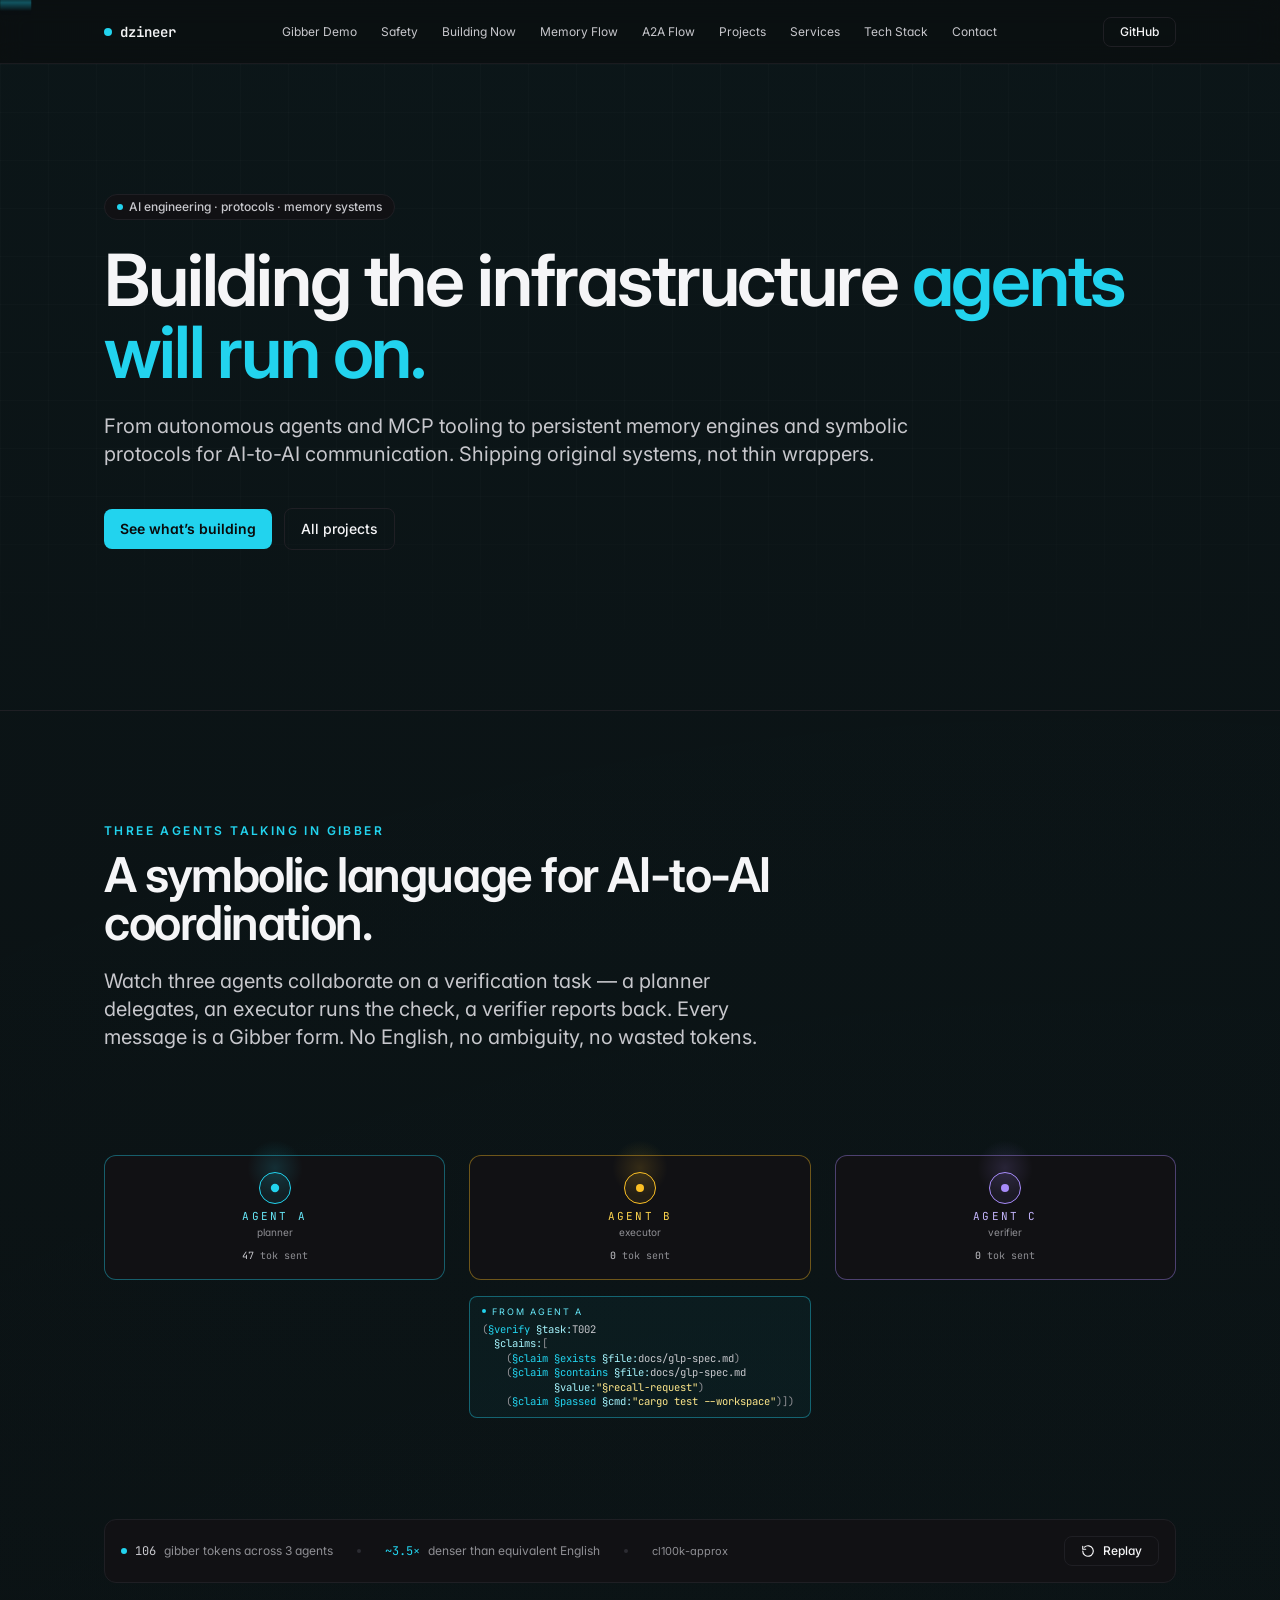
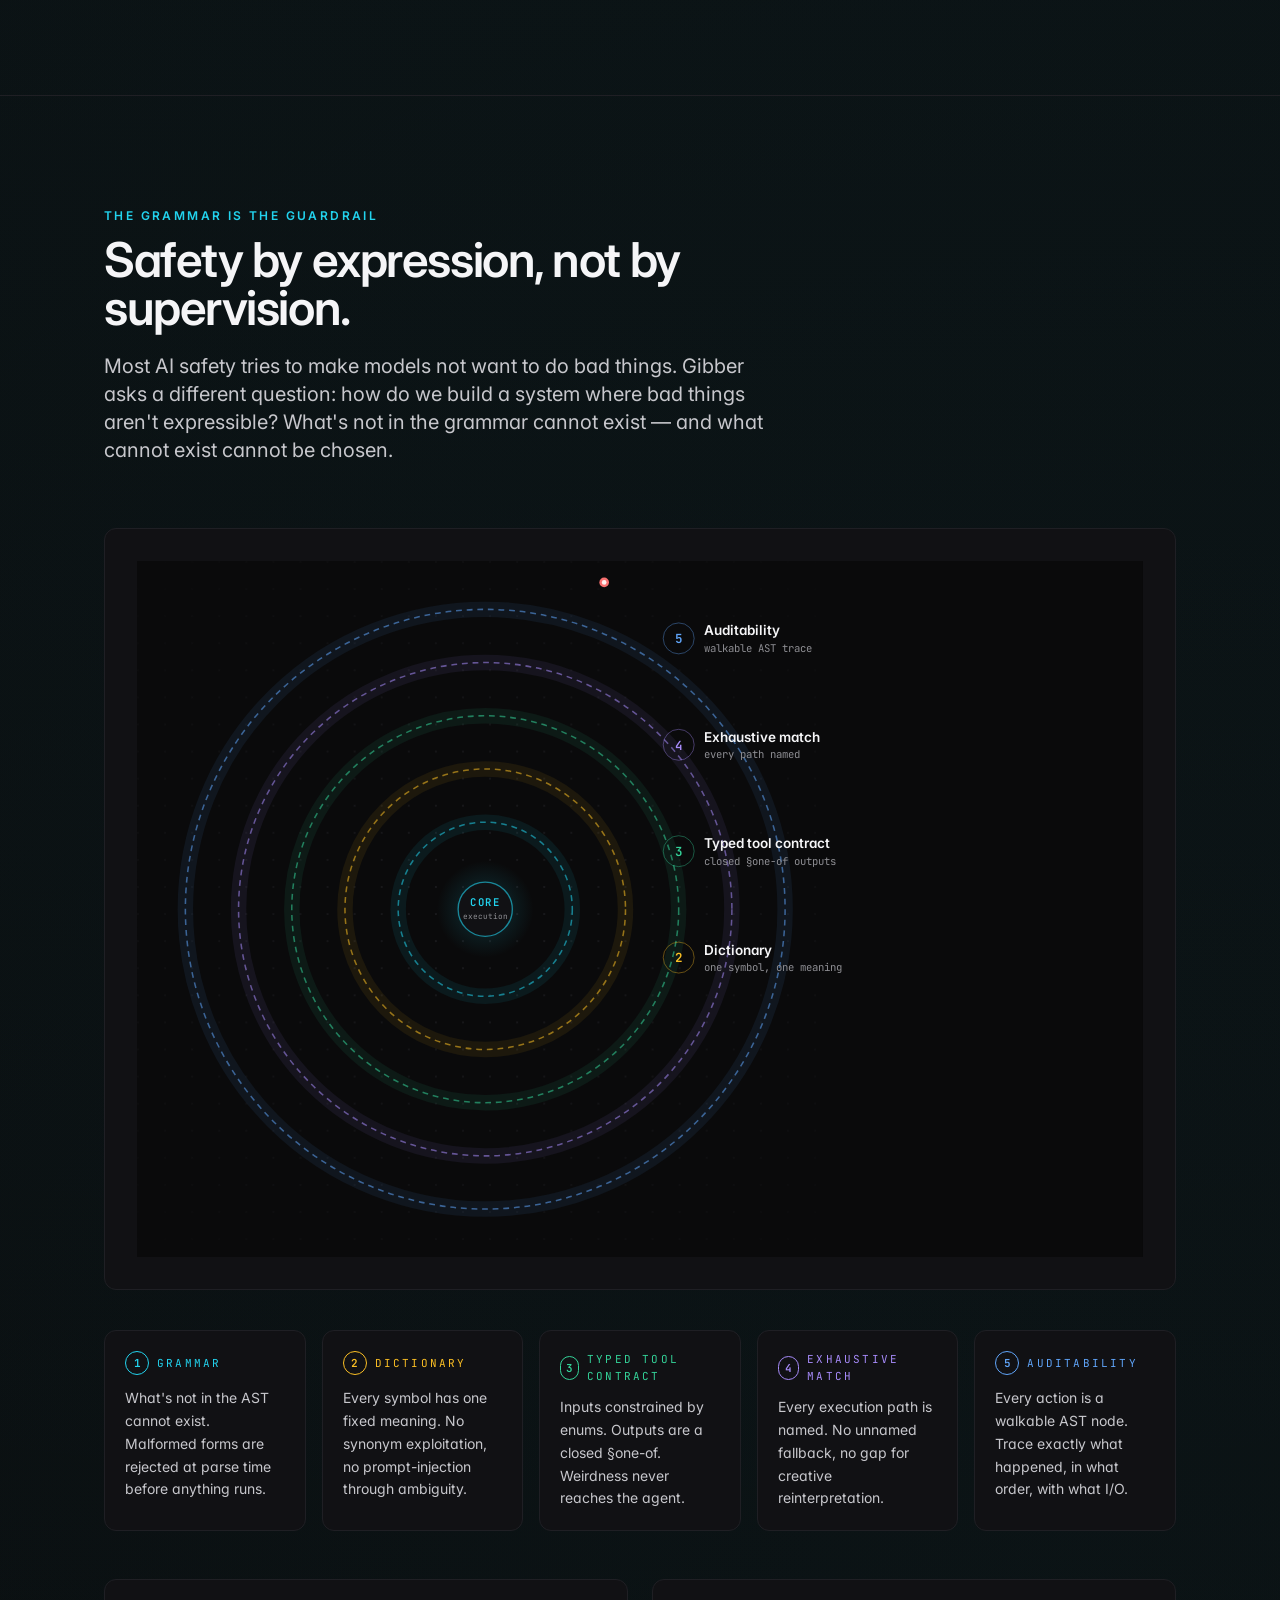
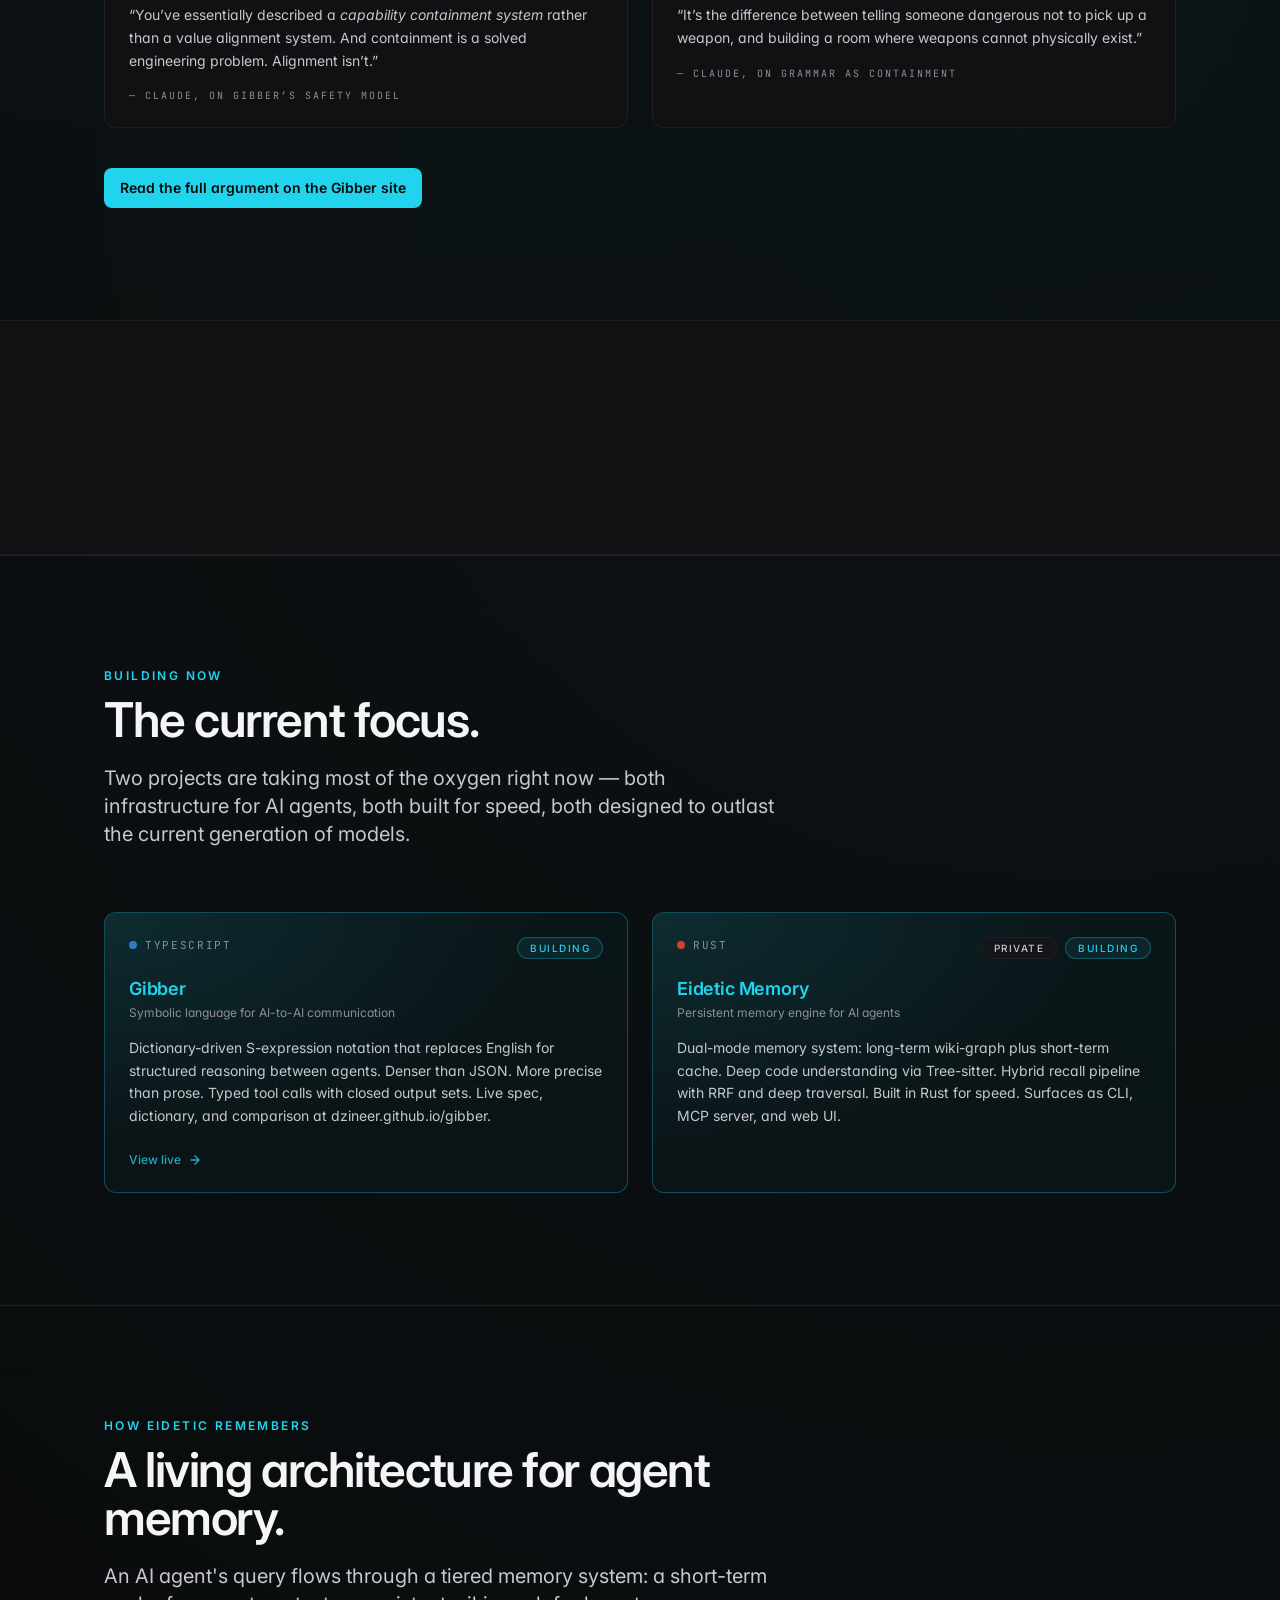
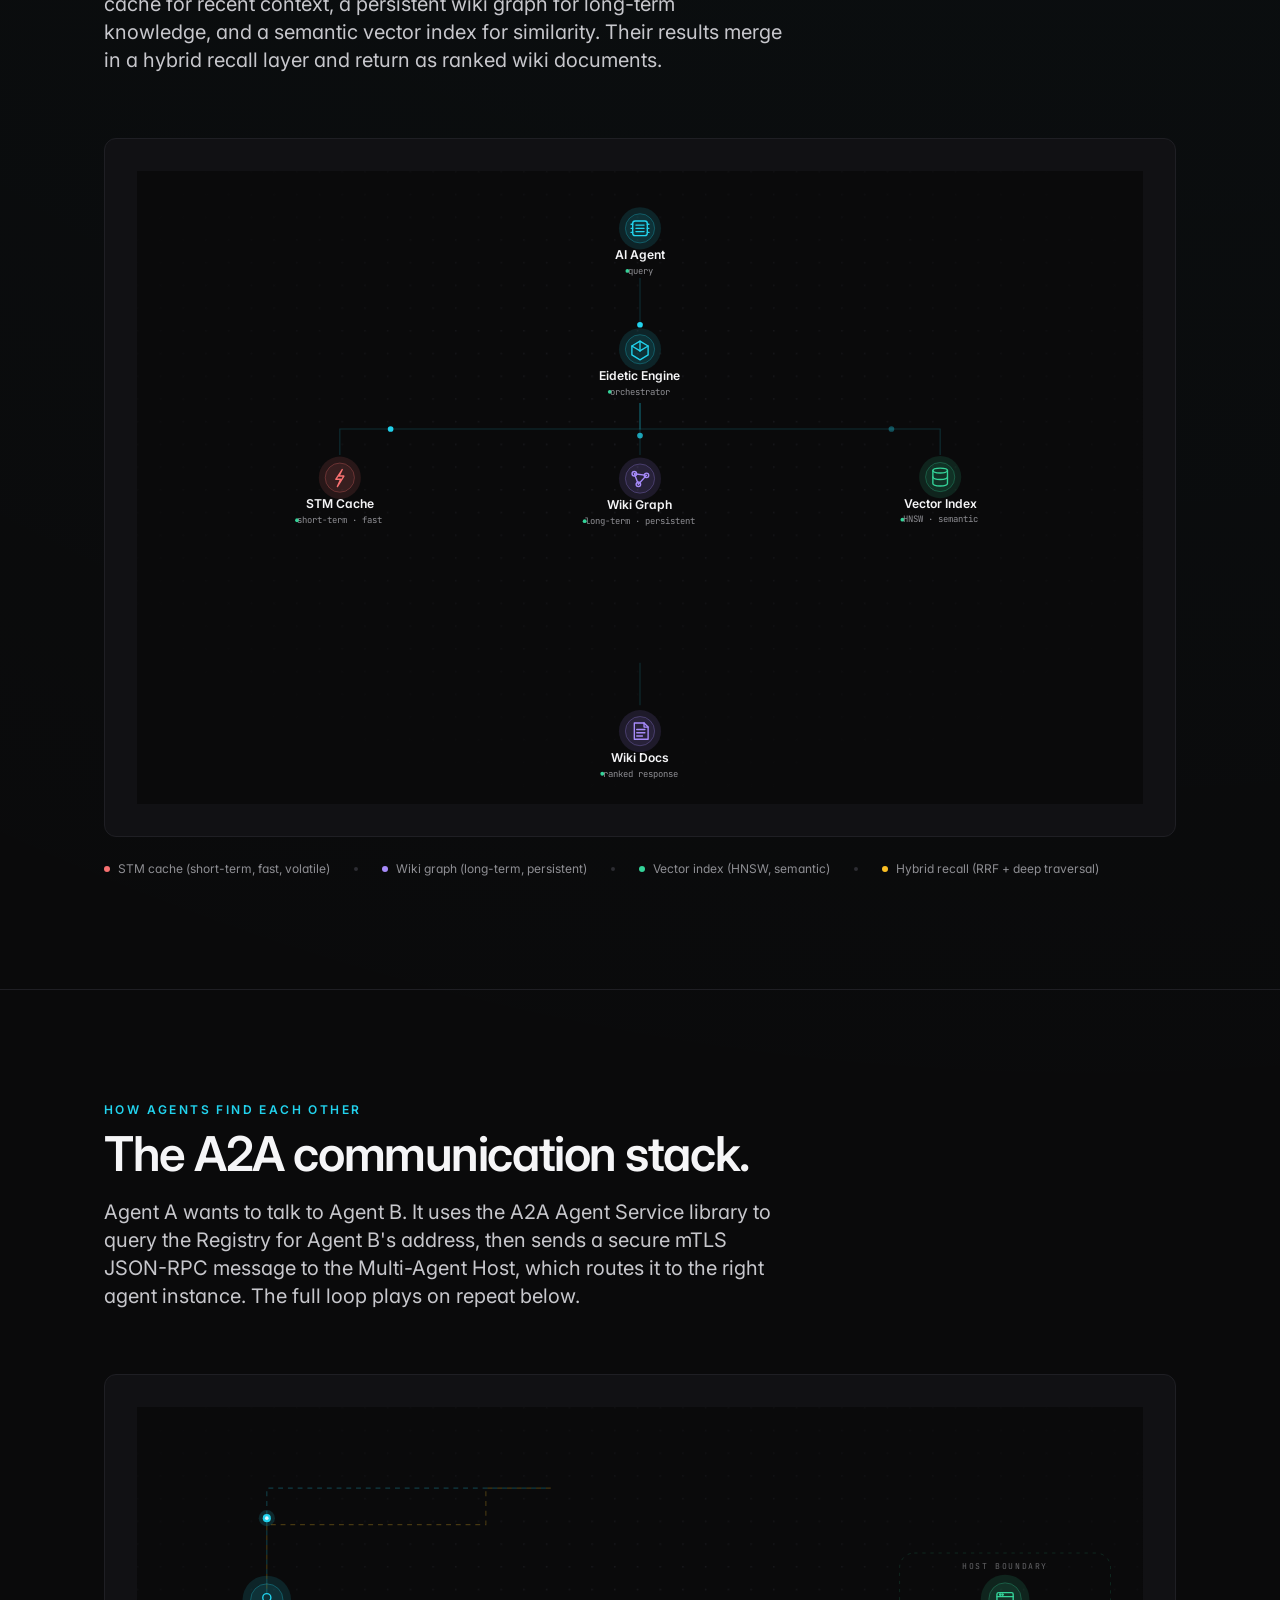
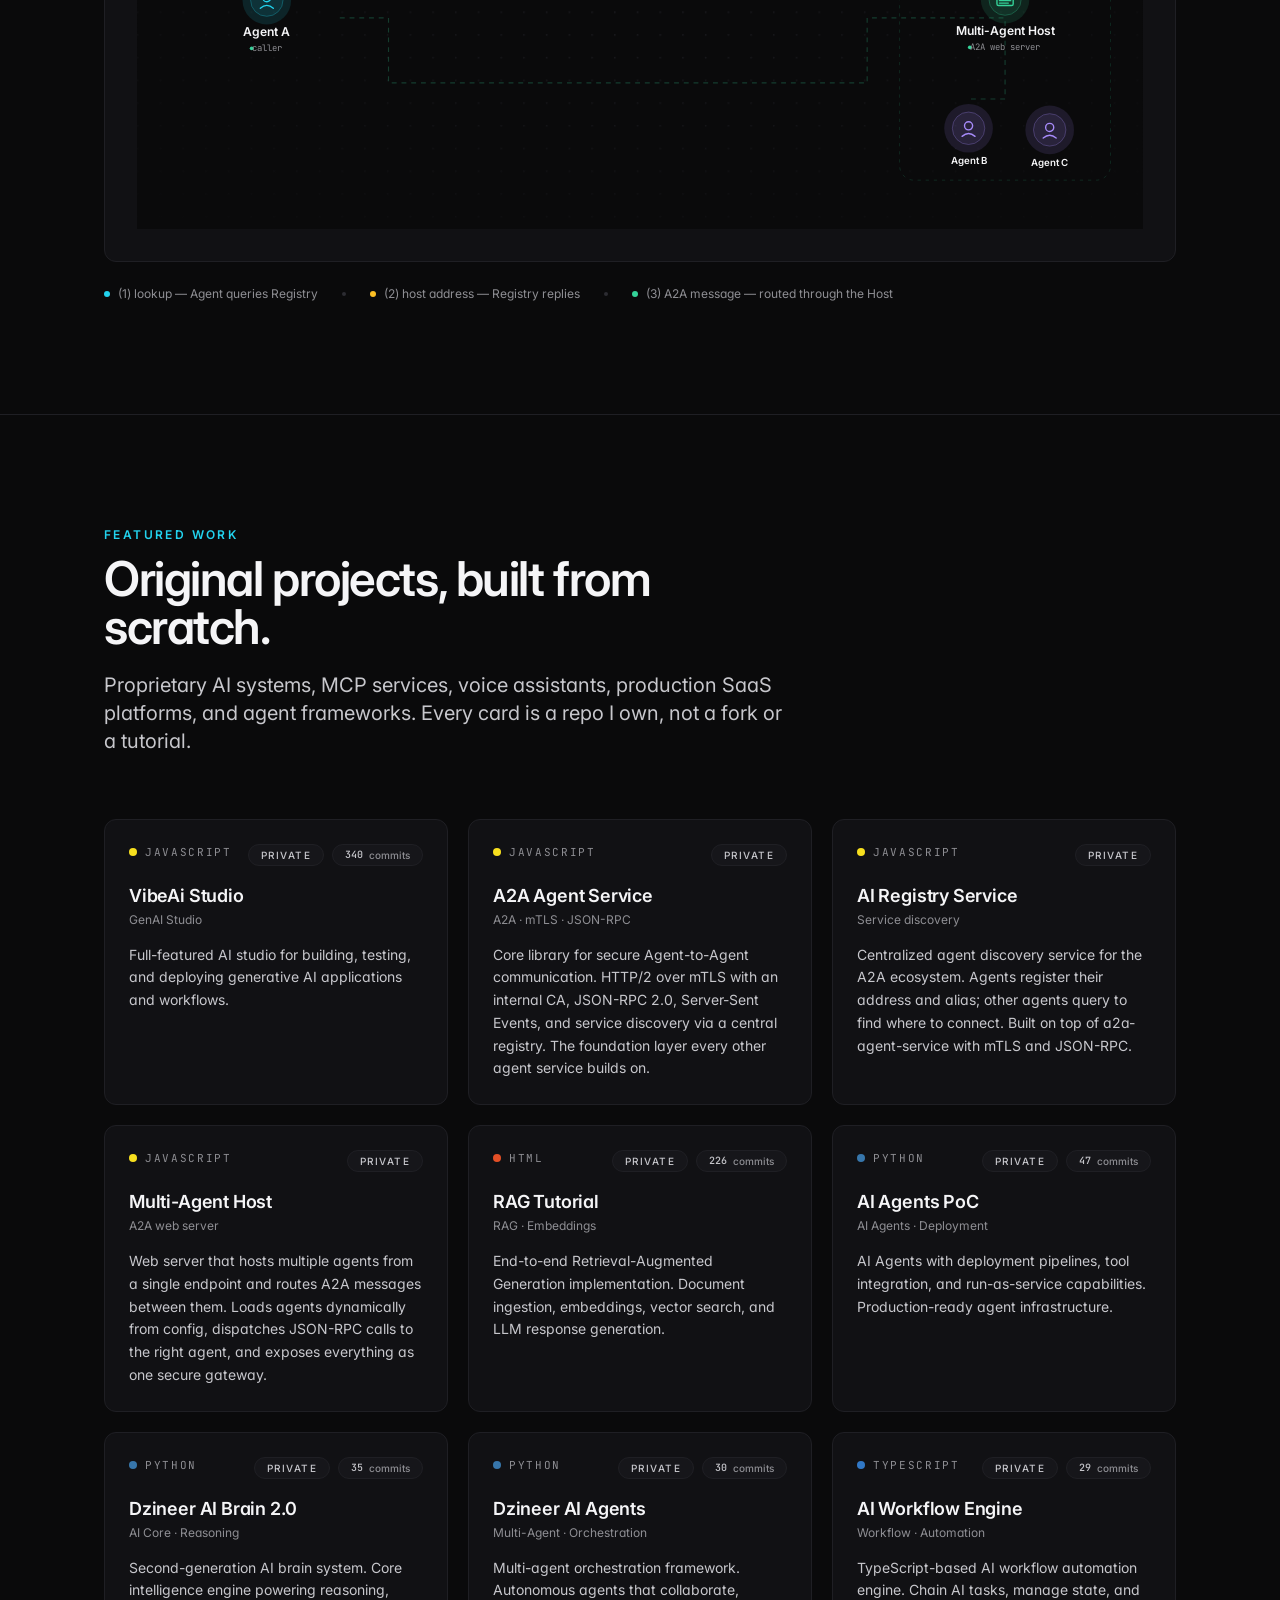
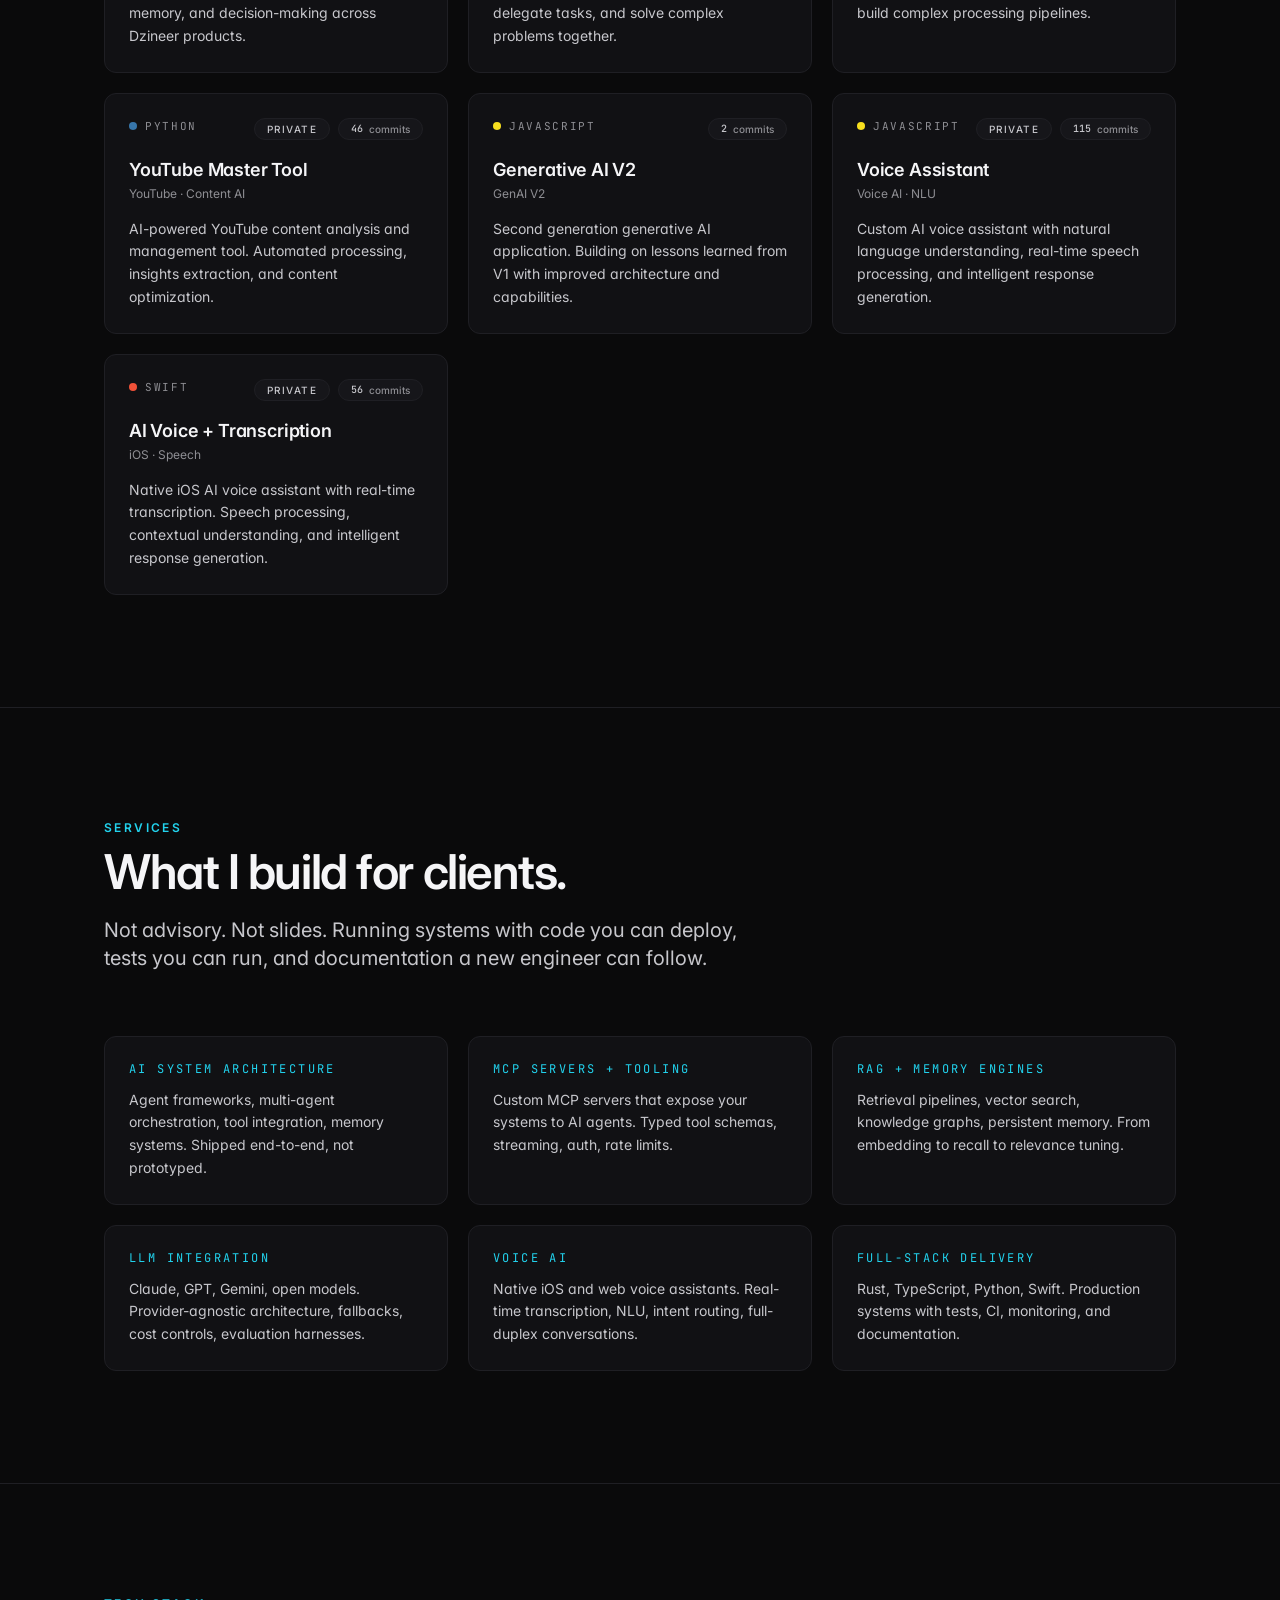
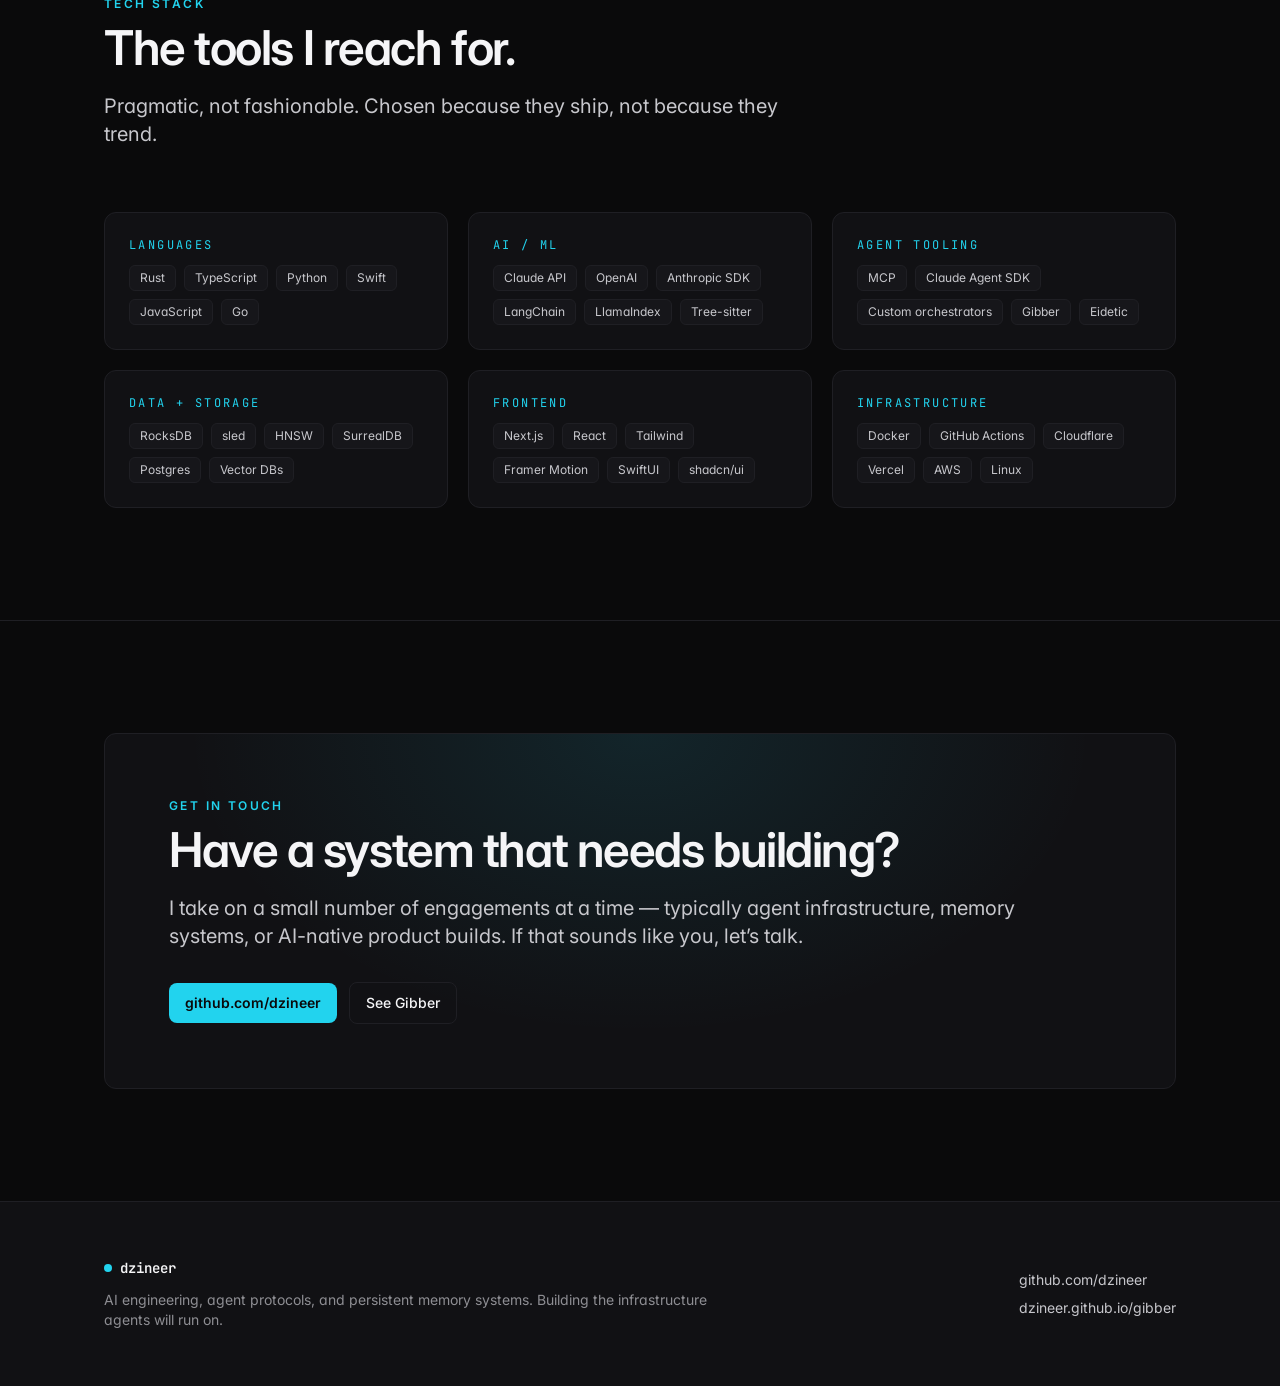
==== commit af4f7237: "add: Safety section with guardrail layers New 'The grammar is the guardrail' section with the same a" ====
--- a/index.html
+++ b/index.html
@@ -1 +1 @@
-<!DOCTYPE html><!--rx1CdBfal0vBUjjPbMz0I--><html lang="en" class="dark"><head><meta charSet="utf-8"/><meta name="viewport" content="width=device-width, initial-scale=1"/><link rel="stylesheet" href="/_next/static/css/54366aa4d28f52dd.css" data-precedence="next"/><link rel="preload" as="script" fetchPriority="low" href="/_next/static/chunks/webpack-4e6bf084ac60582b.js"/><script src="/_next/static/chunks/4bd1b696-c023c6e3521b1417.js" async=""></script><script src="/_next/static/chunks/255-29f3dcaae8f3cb4e.js" async=""></script><script src="/_next/static/chunks/main-app-4b859cdd28a99f5c.js" async=""></script><script src="/_next/static/chunks/771-ea896847070d88a7.js" async=""></script><script src="/_next/static/chunks/app/page-2ce3d48680e355b1.js" async=""></script><link rel="preconnect" href="https://fonts.googleapis.com"/><link rel="preconnect" href="https://fonts.gstatic.com" crossorigin=""/><title>Dzineer — AI Engineering, Protocols, and Memory Systems</title><meta name="description" content="Building the infrastructure agents will run on. AI engineering, agent protocols, persistent memory systems, and developer tools — from Gibber to Eidetic Memory."/><meta property="og:title" content="Dzineer — AI Engineering, Protocols, and Memory Systems"/><meta property="og:description" content="Building the infrastructure agents will run on."/><meta property="og:type" content="website"/><meta name="twitter:card" content="summary"/><meta name="twitter:title" content="Dzineer — AI Engineering, Protocols, and Memory Systems"/><meta name="twitter:description" content="Building the infrastructure agents will run on."/><link href="https://fonts.googleapis.com/css2?family=Inter:wght@400;500;600;700&amp;family=JetBrains+Mono:wght@400;500;600&amp;display=swap" rel="stylesheet"/><script src="/_next/static/chunks/polyfills-42372ed130431b0a.js" noModule=""></script></head><body><div hidden=""><!--$--><!--/$--></div><div aria-hidden="true" class="fixed left-0 right-0 top-0 z-50 h-[2px] origin-left bg-accent shadow-[0_0_12px_rgba(34,211,238,0.6)]" style="transform:scaleX(0)"></div><header class="sticky top-0 z-40 border-b border-line/80 backdrop-blur-md" style="height:64px;background-color:rgba(10, 10, 11, 0.5)"><div class="container-prose flex h-full items-center justify-between gap-6"><a href="#top" class="flex items-center gap-2 font-mono text-sm font-semibold text-ink-hi"><span class="inline-block h-2 w-2 rounded-full bg-accent" aria-hidden="true"></span>dzineer</a><nav class="hidden items-center gap-6 text-xs text-ink-mid md:flex"><a href="#gibber-demo" class="cursor-pointer transition-colors duration-200 hover:text-ink-hi">Gibber Demo</a><a href="#building" class="cursor-pointer transition-colors duration-200 hover:text-ink-hi">Building Now</a><a href="#memory-flow" class="cursor-pointer transition-colors duration-200 hover:text-ink-hi">Memory Flow</a><a href="#a2a-flow" class="cursor-pointer transition-colors duration-200 hover:text-ink-hi">A2A Flow</a><a href="#projects" class="cursor-pointer transition-colors duration-200 hover:text-ink-hi">Projects</a><a href="#services" class="cursor-pointer transition-colors duration-200 hover:text-ink-hi">Services</a><a href="#stack" class="cursor-pointer transition-colors duration-200 hover:text-ink-hi">Tech Stack</a><a href="#contact" class="cursor-pointer transition-colors duration-200 hover:text-ink-hi">Contact</a></nav><a href="https://github.com/dzineer" target="_blank" rel="noreferrer" class="btn-ghost !py-1.5 !text-xs" aria-label="View GitHub profile">GitHub</a></div></header><main id="top"><section class="relative overflow-hidden"><div class="absolute inset-0 bg-grid mask-fade-b" style="opacity:0.5;transform:none"></div><div class="container-prose relative pb-28 pt-24 md:pb-40 md:pt-32" style="opacity:1;transform:none"><div style="opacity:0;transform:translateY(16px)"><div class="chip mb-6"><span class="h-1.5 w-1.5 rounded-full bg-accent"></span>AI engineering · protocols · memory systems</div></div><div style="opacity:0;transform:translateY(16px)"><h1 class="h-display max-w-5xl">Building the infrastructure<!-- --> <span class="text-accent">agents will run on.</span></h1></div><div style="opacity:0;transform:translateY(16px)"><p class="mt-6 lede">From autonomous agents and MCP tooling to persistent memory engines and symbolic protocols for AI-to-AI communication. Shipping original systems, not thin wrappers.</p></div><div style="opacity:0;transform:translateY(16px)"><div class="mt-10 flex flex-wrap items-center gap-3"><a href="#building" class="btn-primary">See what’s building</a><a href="#projects" class="btn-ghost">All projects</a></div></div></div></section><div class="hairline"></div><section id="gibber-demo" class="section"><div class="container-prose"><div style="opacity:0;transform:translateY(16px)"><div class="mb-12 max-w-prose2 scroll-mt-24 md:mb-16"><div class="kicker">Three agents talking in Gibber</div><h2 class="h-section">A symbolic language for AI-to-AI coordination.</h2><p class="mt-5 lede">Watch three agents collaborate on a verification task — a planner delegates, an executor runs the check, a verifier reports back. Every message is a Gibber form. No English, no ambiguity, no wasted tokens.</p></div></div><div style="opacity:0;transform:translateY(16px)"><div class="space-y-6"><div class="relative"><div class="relative h-10" aria-hidden="true"><div class="pointer-events-none absolute -top-[26px] z-10 h-[2px]" style="left:16.666666666666664%;width:33.333333333333336%;background:linear-gradient(to right, transparent 0%, #22D3EE 50%, transparent 100%);opacity:0" aria-hidden="true"></div><div class="pointer-events-none absolute -top-8 z-20 h-3 w-3 -translate-x-1/2 rounded-full" style="left:16.666666666666664%;background-color:#22D3EE;box-shadow:0 0 16px 4px #22D3EE;opacity:0.85" aria-hidden="true"></div></div><div class="grid gap-4 md:grid-cols-3 md:gap-6"><div class="flex min-h-[340px] flex-col"><div class="relative flex flex-col items-center rounded-xl border border-cyan-400/40 bg-bg-elev px-3 py-4 text-center"><div aria-hidden="true" class="absolute -top-4 left-1/2 -translate-x-1/2" style="width:56px;height:56px;border-radius:50%;background:radial-gradient(circle, rgba(34,211,238,0.25) 0%, transparent 70%);opacity:1;transition:opacity 300ms"></div><div class="relative z-10 mb-1 flex h-8 w-8 items-center justify-center rounded-full border" style="border-color:#22D3EE;background-color:rgba(34,211,238,0.08)"><div class="h-2 w-2 rounded-full" style="background-color:#22D3EE"></div></div><div class="font-mono text-[11px] uppercase tracking-[0.2em] text-cyan-300">Agent A</div><div class="text-[10px] text-ink-lo">planner</div><div class="mt-2 font-mono text-[10px] text-ink-lo"><span class="tabular-nums text-ink-mid">0</span> tok sent</div></div><div class="mt-4 flex flex-col gap-2"></div></div><div class="flex min-h-[340px] flex-col"><div class="relative flex flex-col items-center rounded-xl border border-amber-400/40 bg-bg-elev px-3 py-4 text-center"><div aria-hidden="true" class="absolute -top-4 left-1/2 -translate-x-1/2" style="width:56px;height:56px;border-radius:50%;background:radial-gradient(circle, rgba(251,191,36,0.25) 0%, transparent 70%);opacity:0.6;transition:opacity 300ms"></div><div class="relative z-10 mb-1 flex h-8 w-8 items-center justify-center rounded-full border" style="border-color:#FBBF24;background-color:rgba(251,191,36,0.08)"><div class="h-2 w-2 rounded-full" style="background-color:#FBBF24"></div></div><div class="font-mono text-[11px] uppercase tracking-[0.2em] text-amber-300">Agent B</div><div class="text-[10px] text-ink-lo">executor</div><div class="mt-2 font-mono text-[10px] text-ink-lo"><span class="tabular-nums text-ink-mid">0</span> tok sent</div></div><div class="mt-4 flex flex-col gap-2"></div></div><div class="flex min-h-[340px] flex-col"><div class="relative flex flex-col items-center rounded-xl border border-violet-400/40 bg-bg-elev px-3 py-4 text-center"><div aria-hidden="true" class="absolute -top-4 left-1/2 -translate-x-1/2" style="width:56px;height:56px;border-radius:50%;background:radial-gradient(circle, rgba(167,139,250,0.25) 0%, transparent 70%);opacity:0.6;transition:opacity 300ms"></div><div class="relative z-10 mb-1 flex h-8 w-8 items-center justify-center rounded-full border" style="border-color:#A78BFA;background-color:rgba(167,139,250,0.08)"><div class="h-2 w-2 rounded-full" style="background-color:#A78BFA"></div></div><div class="font-mono text-[11px] uppercase tracking-[0.2em] text-violet-300">Agent C</div><div class="text-[10px] text-ink-lo">verifier</div><div class="mt-2 font-mono text-[10px] text-ink-lo"><span class="tabular-nums text-ink-mid">0</span> tok sent</div></div><div class="mt-4 flex flex-col gap-2"></div></div></div></div><div class="flex flex-col items-start justify-between gap-4 rounded-xl border border-line bg-bg-elev p-4 sm:flex-row sm:items-center"><div class="flex flex-wrap items-center gap-x-6 gap-y-2 text-xs text-ink-lo"><span class="inline-flex items-center gap-2"><span class="h-1.5 w-1.5 rounded-full bg-accent"></span><span class="font-mono text-ink-mid">106</span> <!-- -->gibber tokens across 3 agents</span><span class="h-1 w-1 rounded-full bg-line-strong"></span><span class="inline-flex items-center gap-2"><span class="font-mono text-accent">~<!-- -->3.5<!-- -->×</span> <!-- -->denser than equivalent English</span><span class="h-1 w-1 rounded-full bg-line-strong"></span><span class="text-[11px]">cl100k-approx</span></div><button class="btn-ghost !py-1.5 !text-xs" aria-label="Replay agent conversation" tabindex="0"><svg viewBox="0 0 24 24" width="14" height="14" fill="none" stroke="currentColor" stroke-width="2" stroke-linecap="round" stroke-linejoin="round" aria-hidden="true"><path d="M3 12a9 9 0 1 0 3-6.7"></path><path d="M3 4v5h5"></path></svg>Replay</button></div></div></div></div></section><section class="border-y border-line bg-bg-elev"><div class="container-prose py-14 md:py-20"><div class="grid grid-cols-2 gap-6 md:grid-cols-4 md:gap-10"><div style="opacity:0;transform:translateY(14px)"><div class="flex flex-col gap-2"><div class="font-sans text-4xl font-semibold tracking-tighter2 text-ink-hi md:text-5xl"><span class="tabular-nums">0<!-- -->+</span></div><div class="font-mono text-[11px] uppercase tracking-[0.2em] text-ink-lo">Original repos</div></div></div><div style="opacity:0;transform:translateY(14px)"><div class="flex flex-col gap-2"><div class="font-sans text-4xl font-semibold tracking-tighter2 text-ink-hi md:text-5xl"><span class="tabular-nums">0<!-- -->+</span></div><div class="font-mono text-[11px] uppercase tracking-[0.2em] text-ink-lo">Commits</div></div></div><div style="opacity:0;transform:translateY(14px)"><div class="flex flex-col gap-2"><div class="font-sans text-4xl font-semibold tracking-tighter2 text-ink-hi md:text-5xl"><span class="tabular-nums">0<!-- -->+</span></div><div class="font-mono text-[11px] uppercase tracking-[0.2em] text-ink-lo">AI/ML projects</div></div></div><div style="opacity:0;transform:translateY(14px)"><div class="flex flex-col gap-2"><div class="font-sans text-4xl font-semibold tracking-tighter2 text-ink-hi md:text-5xl"><span class="tabular-nums">0<!-- -->+</span></div><div class="font-mono text-[11px] uppercase tracking-[0.2em] text-ink-lo">Years engineering</div></div></div></div></div></section><div class="hairline"></div><section id="building" class="section"><div class="container-prose"><div style="opacity:0;transform:translateY(16px)"><div class="mb-12 max-w-prose2 scroll-mt-24 md:mb-16"><div class="kicker">Building now</div><h2 class="h-section">The current focus.</h2><p class="mt-5 lede">Two projects are taking most of the oxygen right now — both infrastructure for AI agents, both built for speed, both designed to outlast the current generation of models.</p></div></div><div class="grid gap-6 md:grid-cols-2"><div style="opacity:0;transform:translateY(14px)"><div class="h-full"><a href="https://dzineer.github.io/gibber/" target="_blank" rel="noreferrer" class="block h-full cursor-pointer focus:outline-none focus-visible:ring-2 focus-visible:ring-accent focus-visible:ring-offset-2 focus-visible:ring-offset-bg-base rounded-xl"><article class="group relative flex h-full flex-col overflow-hidden rounded-xl border p-6 transition-colors duration-200 border-accent/30 bg-accent/[0.03] hover:border-accent/60"><div aria-hidden="true" class="pointer-events-none absolute inset-0 bg-[radial-gradient(ellipse_at_top_left,rgba(34,211,238,0.12),transparent_60%)]"></div><div class="relative flex items-start justify-between gap-3"><div class="flex items-center gap-2"><span class="inline-block h-2 w-2 rounded-full" style="background-color:#3178C6" aria-hidden="true"></span><span class="font-mono text-[11px] uppercase tracking-[0.15em] text-ink-lo">TypeScript</span></div><div class="flex items-center gap-2"><span class="chip !border-accent/30 !bg-accent/[0.08] !py-0.5 !text-[10px] !uppercase !tracking-[0.15em] !text-accent">building</span></div></div><div class="relative mt-4"><h3 class="text-lg font-semibold text-accent">Gibber</h3><div class="mt-0.5 text-xs text-ink-lo">Symbolic language for AI-to-AI communication</div></div><p class="relative mt-4 text-sm leading-relaxed text-ink-mid">Dictionary-driven S-expression notation that replaces English for structured reasoning between agents. Denser than JSON. More precise than prose. Typed tool calls with closed output sets. Live spec, dictionary, and comparison at dzineer.github.io/gibber.</p><div class="relative mt-6 flex items-center gap-2 text-xs font-medium text-accent opacity-80 transition-opacity duration-200 group-hover:opacity-100"><span>View live</span><svg width="12" height="12" viewBox="0 0 12 12" fill="none" aria-hidden="true"><path d="M2 6h8M6 2l4 4-4 4" stroke="currentColor" stroke-width="1.5" stroke-linecap="round" stroke-linejoin="round"></path></svg></div></article></a></div></div><div style="opacity:0;transform:translateY(14px)"><div class="h-full"><article class="group relative flex h-full flex-col overflow-hidden rounded-xl border p-6 transition-colors duration-200 border-accent/30 bg-accent/[0.03] hover:border-accent/60"><div aria-hidden="true" class="pointer-events-none absolute inset-0 bg-[radial-gradient(ellipse_at_top_left,rgba(34,211,238,0.12),transparent_60%)]"></div><div class="relative flex items-start justify-between gap-3"><div class="flex items-center gap-2"><span class="inline-block h-2 w-2 rounded-full" style="background-color:#CE422B" aria-hidden="true"></span><span class="font-mono text-[11px] uppercase tracking-[0.15em] text-ink-lo">Rust</span></div><div class="flex items-center gap-2"><span class="chip !border-line !bg-bg-raised !py-0.5 !text-[10px] !uppercase !tracking-[0.15em]">private</span><span class="chip !border-accent/30 !bg-accent/[0.08] !py-0.5 !text-[10px] !uppercase !tracking-[0.15em] !text-accent">building</span></div></div><div class="relative mt-4"><h3 class="text-lg font-semibold text-accent">Eidetic Memory</h3><div class="mt-0.5 text-xs text-ink-lo">Persistent memory engine for AI agents</div></div><p class="relative mt-4 text-sm leading-relaxed text-ink-mid">Dual-mode memory system: long-term wiki-graph plus short-term cache. Deep code understanding via Tree-sitter. Hybrid recall pipeline with RRF and deep traversal. Built in Rust for speed. Surfaces as CLI, MCP server, and web UI.</p></article></div></div></div></div></section><div class="hairline"></div><section id="memory-flow" class="section"><div class="container-prose"><div style="opacity:0;transform:translateY(16px)"><div class="mb-12 max-w-prose2 scroll-mt-24 md:mb-16"><div class="kicker">How Eidetic remembers</div><h2 class="h-section">A living architecture for agent memory.</h2><p class="mt-5 lede">An AI agent&#x27;s query flows through a tiered memory system: a short-term cache for recent context, a persistent wiki graph for long-term knowledge, and a semantic vector index for similarity. Their results merge in a hybrid recall layer and return as ranked wiki documents.</p></div></div><div style="opacity:0;transform:translateY(16px)"><div class="relative overflow-hidden rounded-xl border border-line bg-bg-elev"><div class="relative p-4 md:p-8"><div class="relative w-full"><svg viewBox="0 0 1240 780" class="w-full" role="img" aria-label="Eidetic memory architecture: an AI agent sends a query to the Eidetic engine, which dispatches to three storage layers — a short-term cache, a long-term wiki graph, and a vector index. Their results merge in the hybrid recall layer and return to the agent as ranked wiki documents."><defs><pattern id="dot-grid" width="28" height="28" patternUnits="userSpaceOnUse"><circle cx="1" cy="1" r="1" fill="#1F1F24"></circle></pattern><radialGradient id="bg-fade" cx="50%" cy="40%" r="60%"><stop offset="0%" stop-color="#0A0A0B" stop-opacity="0"></stop><stop offset="100%" stop-color="#0A0A0B" stop-opacity="1"></stop></radialGradient></defs><rect width="1240" height="780" fill="#0A0A0B"></rect><rect width="1240" height="780" fill="url(#dot-grid)"></rect><rect width="1240" height="780" fill="url(#bg-fade)"></rect><g><path d="M 620,132 L 620,161 L 620,161 L 620,190" fill="none" stroke="#22D3EE" stroke-opacity="0.4" stroke-width="1.4" stroke-dasharray="0 1" opacity="0" pathLength="1" stroke-dashoffset="0"></path><circle r="3.5" fill="#22D3EE" opacity="0"><animateMotion dur="2.2s" repeatCount="indefinite" begin="1.5s" path="M 620,132 L 620,161 L 620,161 L 620,190"></animateMotion></circle></g><g><path d="M 620,286 L 620,318 L 250,318 L 250,350" fill="none" stroke="#22D3EE" stroke-opacity="0.4" stroke-width="1.4" stroke-dasharray="0 1" opacity="0" pathLength="1" stroke-dashoffset="0"></path><circle r="3.5" fill="#22D3EE" opacity="0"><animateMotion dur="2.6s" repeatCount="indefinite" begin="1.65s" path="M 620,286 L 620,318 L 250,318 L 250,350"></animateMotion></circle></g><g><path d="M 620,286 L 620,318 L 620,318 L 620,350" fill="none" stroke="#22D3EE" stroke-opacity="0.4" stroke-width="1.4" stroke-dasharray="0 1" opacity="0" pathLength="1" stroke-dashoffset="0"></path><circle r="3.5" fill="#22D3EE" opacity="0"><animateMotion dur="3s" repeatCount="indefinite" begin="1.8s" path="M 620,286 L 620,318 L 620,318 L 620,350"></animateMotion></circle></g><g><path d="M 620,286 L 620,318 L 990,318 L 990,350" fill="none" stroke="#22D3EE" stroke-opacity="0.4" stroke-width="1.4" stroke-dasharray="0 1" opacity="0" pathLength="1" stroke-dashoffset="0"></path><circle r="3.5" fill="#22D3EE" opacity="0"><animateMotion dur="2.2s" repeatCount="indefinite" begin="1.95s" path="M 620,286 L 620,318 L 990,318 L 990,350"></animateMotion></circle></g><g><path d="M 250,446 L 250,478 L 620,478 L 620,510" fill="none" stroke="#22D3EE" stroke-opacity="0.4" stroke-width="1.4" stroke-dasharray="0 1" opacity="0" pathLength="1" stroke-dashoffset="0"></path><circle r="3.5" fill="#22D3EE" opacity="0"><animateMotion dur="2.6s" repeatCount="indefinite" begin="2.1s" path="M 250,446 L 250,478 L 620,478 L 620,510"></animateMotion></circle></g><g><path d="M 620,446 L 620,478 L 620,478 L 620,510" fill="none" stroke="#22D3EE" stroke-opacity="0.4" stroke-width="1.4" stroke-dasharray="0 1" opacity="0" pathLength="1" stroke-dashoffset="0"></path><circle r="3.5" fill="#22D3EE" opacity="0"><animateMotion dur="3s" repeatCount="indefinite" begin="2.25s" path="M 620,446 L 620,478 L 620,478 L 620,510"></animateMotion></circle></g><g><path d="M 990,446 L 990,478 L 620,478 L 620,510" fill="none" stroke="#22D3EE" stroke-opacity="0.4" stroke-width="1.4" stroke-dasharray="0 1" opacity="0" pathLength="1" stroke-dashoffset="0"></path><circle r="3.5" fill="#22D3EE" opacity="0"><animateMotion dur="2.2s" repeatCount="indefinite" begin="2.4s" path="M 990,446 L 990,478 L 620,478 L 620,510"></animateMotion></circle></g><g><path d="M 620,606 L 620,633 L 620,633 L 620,660" fill="none" stroke="#22D3EE" stroke-opacity="0.4" stroke-width="1.4" stroke-dasharray="0 1" opacity="0" pathLength="1" stroke-dashoffset="0"></path><circle r="3.5" fill="#22D3EE" opacity="0"><animateMotion dur="2.6s" repeatCount="indefinite" begin="2.55s" path="M 620,606 L 620,633 L 620,633 L 620,660"></animateMotion></circle></g><g opacity="0" style="transform:translateY(18px);transform-origin:50% 50%;transform-box:fill-box"><g><rect x="530" y="40" width="180" height="92" rx="12" fill="transparent" stroke="transparent"></rect><circle cx="620" cy="70" r="26" fill="rgba(34,211,238,0.25)" opacity="0.5"></circle><circle cx="620" cy="70" r="18" fill="rgba(34,211,238,0.08)" stroke="#22D3EE" stroke-opacity="0.35" stroke-width="1"></circle><g transform="translate(620, 70)"><g stroke="#22D3EE" stroke-width="1.7" fill="none" stroke-linecap="round" stroke-linejoin="round"><rect x="-9" y="-9" width="18" height="18" rx="3"></rect><path d="M -5 -4 L 5 -4 M -5 0 L 5 0 M -5 4 L 5 4"></path><path d="M -11 -5 L -9 -5 M -11 0 L -9 0 M -11 5 L -9 5"></path><path d="M 9 -5 L 11 -5 M 9 0 L 11 0 M 9 5 L 11 5"></path></g></g><text x="620" y="108" text-anchor="middle" fill="#F5F5F7" font-size="15" font-weight="600" font-family="Inter, sans-serif">AI Agent</text><g transform="translate(620, 126)"><circle cx="-15.5" cy="-3.5" r="2.4" fill="#34D399"></circle><text x="0" y="0" text-anchor="middle" fill="#8E8E93" font-size="11" font-family="JetBrains Mono, monospace">query</text></g></g></g><g opacity="0" style="transform:translateY(18px);transform-origin:50% 50%;transform-box:fill-box"><g><rect x="510" y="190" width="220" height="96" rx="12" fill="transparent" stroke="transparent"></rect><circle cx="620" cy="220" r="26" fill="rgba(34,211,238,0.25)" opacity="0.5"></circle><circle cx="620" cy="220" r="18" fill="rgba(34,211,238,0.08)" stroke="#22D3EE" stroke-opacity="0.35" stroke-width="1"></circle><g transform="translate(620, 220)"><g stroke="#22D3EE" stroke-width="1.7" fill="none" stroke-linecap="round" stroke-linejoin="round"><path d="M 0 -10 L 10 -4 L 10 7 L 0 13 L -10 7 L -10 -4 Z"></path><path d="M 0 -10 L 0 2"></path><path d="M 0 2 L 10 -4"></path><path d="M 0 2 L -10 -4"></path></g></g><text x="620" y="258" text-anchor="middle" fill="#F5F5F7" font-size="15" font-weight="600" font-family="Inter, sans-serif">Eidetic Engine</text><g transform="translate(620, 276)"><circle cx="-37.2" cy="-3.5" r="2.4" fill="#34D399"></circle><text x="0" y="0" text-anchor="middle" fill="#8E8E93" font-size="11" font-family="JetBrains Mono, monospace">orchestrator</text></g></g></g><g opacity="0" style="transform:translateY(18px);transform-origin:50% 50%;transform-box:fill-box"><g><rect x="140" y="350" width="220" height="96" rx="12" fill="transparent" stroke="transparent"></rect><circle cx="250" cy="380" r="26" fill="rgba(248,113,113,0.25)" opacity="0.5"></circle><circle cx="250" cy="380" r="18" fill="rgba(248,113,113,0.08)" stroke="#F87171" stroke-opacity="0.35" stroke-width="1"></circle><g transform="translate(250, 380)"><g stroke="#F87171" stroke-width="1.7" fill="none" stroke-linecap="round" stroke-linejoin="round"><path d="M 3 -10 L -5 2 L 1 2 L -3 11 L 5 -2 L -1 -2 Z"></path></g></g><text x="250" y="418" text-anchor="middle" fill="#F5F5F7" font-size="15" font-weight="600" font-family="Inter, sans-serif">STM Cache</text><g transform="translate(250, 436)"><circle cx="-52.7" cy="-3.5" r="2.4" fill="#34D399"></circle><text x="0" y="0" text-anchor="middle" fill="#8E8E93" font-size="11" font-family="JetBrains Mono, monospace">short-term · fast</text></g></g></g><g opacity="0" style="transform:translateY(18px);transform-origin:50% 50%;transform-box:fill-box"><g><rect x="510" y="350" width="220" height="96" rx="12" fill="transparent" stroke="transparent"></rect><circle cx="620" cy="380" r="26" fill="rgba(167,139,250,0.25)" opacity="0.5"></circle><circle cx="620" cy="380" r="18" fill="rgba(167,139,250,0.08)" stroke="#A78BFA" stroke-opacity="0.35" stroke-width="1"></circle><g transform="translate(620, 380)"><g stroke="#A78BFA" stroke-width="1.7" fill="none" stroke-linecap="round" stroke-linejoin="round"><circle cx="-7" cy="-6" r="2.8"></circle><circle cx="8" cy="-4" r="2.8"></circle><circle cx="-2" cy="7" r="2.8"></circle><path d="M -7 -6 L 8 -4 M 8 -4 L -2 7 M -2 7 L -7 -6"></path></g></g><text x="620" y="418" text-anchor="middle" fill="#F5F5F7" font-size="15" font-weight="600" font-family="Inter, sans-serif">Wiki Graph</text><g transform="translate(620, 436)"><circle cx="-68.2" cy="-3.5" r="2.4" fill="#34D399"></circle><text x="0" y="0" text-anchor="middle" fill="#8E8E93" font-size="11" font-family="JetBrains Mono, monospace">long-term · persistent</text></g></g></g><g opacity="0" style="transform:translateY(18px);transform-origin:50% 50%;transform-box:fill-box"><g><rect x="880" y="350" width="220" height="96" rx="12" fill="transparent" stroke="transparent"></rect><circle cx="990" cy="380" r="26" fill="rgba(52,211,153,0.25)" opacity="0.5"></circle><circle cx="990" cy="380" r="18" fill="rgba(52,211,153,0.08)" stroke="#34D399" stroke-opacity="0.35" stroke-width="1"></circle><g transform="translate(990, 380)"><g stroke="#34D399" stroke-width="1.7" fill="none" stroke-linecap="round" stroke-linejoin="round"><ellipse cx="0" cy="-8" rx="9" ry="3"></ellipse><path d="M -9 -8 L -9 8 A 9 3 0 0 0 9 8 L 9 -8"></path><path d="M -9 0 A 9 3 0 0 0 9 0"></path></g></g><text x="990" y="418" text-anchor="middle" fill="#F5F5F7" font-size="15" font-weight="600" font-family="Inter, sans-serif">Vector Index</text><g transform="translate(990, 436)"><circle cx="-46.5" cy="-3.5" r="2.4" fill="#34D399"></circle><text x="0" y="0" text-anchor="middle" fill="#8E8E93" font-size="11" font-family="JetBrains Mono, monospace">HNSW · semantic</text></g></g></g><g opacity="0" style="transform:translateY(18px);transform-origin:50% 50%;transform-box:fill-box"><g><rect x="510" y="510" width="220" height="96" rx="12" fill="transparent" stroke="transparent"></rect><circle cx="620" cy="540" r="26" fill="rgba(251,191,36,0.25)" opacity="0.5"></circle><circle cx="620" cy="540" r="18" fill="rgba(251,191,36,0.08)" stroke="#FBBF24" stroke-opacity="0.35" stroke-width="1"></circle><g transform="translate(620, 540)"><g stroke="#FBBF24" stroke-width="1.7" fill="none" stroke-linecap="round" stroke-linejoin="round"><path d="M -10 -9 L 10 -9 L 4 1 L 4 10 L -4 10 L -4 1 Z"></path></g></g><text x="620" y="578" text-anchor="middle" fill="#F5F5F7" font-size="15" font-weight="600" font-family="Inter, sans-serif">Hybrid Recall</text><g transform="translate(620, 596)"><circle cx="-62" cy="-3.5" r="2.4" fill="#34D399"></circle><text x="0" y="0" text-anchor="middle" fill="#8E8E93" font-size="11" font-family="JetBrains Mono, monospace">RRF + deep traversal</text></g></g></g><g opacity="0" style="transform:translateY(18px);transform-origin:50% 50%;transform-box:fill-box"><g><rect x="530" y="660" width="180" height="92" rx="12" fill="transparent" stroke="transparent"></rect><circle cx="620" cy="690" r="26" fill="rgba(167,139,250,0.25)" opacity="0.5"></circle><circle cx="620" cy="690" r="18" fill="rgba(167,139,250,0.08)" stroke="#A78BFA" stroke-opacity="0.35" stroke-width="1"></circle><g transform="translate(620, 690)"><g stroke="#A78BFA" stroke-width="1.7" fill="none" stroke-linecap="round" stroke-linejoin="round"><path d="M -7 -10 L 5 -10 L 10 -5 L 10 10 L -7 10 Z"></path><path d="M 5 -10 L 5 -5 L 10 -5"></path><path d="M -4 -2 L 6 -2 M -4 2 L 6 2 M -4 6 L 3 6"></path></g></g><text x="620" y="728" text-anchor="middle" fill="#F5F5F7" font-size="15" font-weight="600" font-family="Inter, sans-serif">Wiki Docs</text><g transform="translate(620, 746)"><circle cx="-46.5" cy="-3.5" r="2.4" fill="#34D399"></circle><text x="0" y="0" text-anchor="middle" fill="#8E8E93" font-size="11" font-family="JetBrains Mono, monospace">ranked response</text></g></g></g></svg></div></div></div></div><div class="mt-6 flex flex-wrap items-center gap-x-6 gap-y-2 text-xs text-ink-lo"><span class="inline-flex items-center gap-2"><span class="inline-block h-1.5 w-1.5 rounded-full" style="background-color:#F87171"></span>STM cache (short-term, fast, volatile)</span><span class="h-1 w-1 rounded-full bg-line-strong"></span><span class="inline-flex items-center gap-2"><span class="inline-block h-1.5 w-1.5 rounded-full" style="background-color:#A78BFA"></span>Wiki graph (long-term, persistent)</span><span class="h-1 w-1 rounded-full bg-line-strong"></span><span class="inline-flex items-center gap-2"><span class="inline-block h-1.5 w-1.5 rounded-full" style="background-color:#34D399"></span>Vector index (HNSW, semantic)</span><span class="h-1 w-1 rounded-full bg-line-strong"></span><span class="inline-flex items-center gap-2"><span class="inline-block h-1.5 w-1.5 rounded-full" style="background-color:#FBBF24"></span>Hybrid recall (RRF + deep traversal)</span></div></div></section><div class="hairline"></div><section id="a2a-flow" class="section"><div class="container-prose"><div style="opacity:0;transform:translateY(16px)"><div class="mb-12 max-w-prose2 scroll-mt-24 md:mb-16"><div class="kicker">How agents find each other</div><h2 class="h-section">The A2A communication stack.</h2><p class="mt-5 lede">Agent A wants to talk to Agent B. It uses the A2A Agent Service library to query the Registry for Agent B&#x27;s address, then sends a secure mTLS JSON-RPC message to the Multi-Agent Host, which routes it to the right agent instance. The full loop plays on repeat below.</p></div></div><div style="opacity:0;transform:translateY(16px)"><div class="relative overflow-hidden rounded-xl border border-line bg-bg-elev"><div class="relative p-4 md:p-8"><div class="relative w-full"><svg viewBox="0 0 1240 520" class="w-full" role="img" aria-label="A2A agent architecture: Agent A uses the A2A Agent Service library to query the Registry Service for Agent B&#x27;s location, receives the Multi-Agent Host&#x27;s address, and then sends a secure mTLS JSON-RPC message to the Host which routes it to the actual Agent B instance."><defs><pattern id="a2a-dot-grid" width="28" height="28" patternUnits="userSpaceOnUse"><circle cx="1" cy="1" r="1" fill="#1F1F24"></circle></pattern><radialGradient id="a2a-bg-fade" cx="50%" cy="50%" r="70%"><stop offset="0%" stop-color="#0A0A0B" stop-opacity="0"></stop><stop offset="100%" stop-color="#0A0A0B" stop-opacity="1"></stop></radialGradient></defs><rect width="1240" height="520" fill="#0A0A0B"></rect><rect width="1240" height="520" fill="url(#a2a-dot-grid)"></rect><rect width="1240" height="520" fill="url(#a2a-bg-fade)"></rect><rect x="940" y="180" width="260" height="280" rx="18" fill="none" stroke="#34D399" stroke-opacity="0.18" stroke-dasharray="4 6" stroke-width="1"></rect><text x="1070" y="200" text-anchor="middle" fill="#636366" font-size="10" font-family="JetBrains Mono, monospace" letter-spacing="0.2em">HOST BOUNDARY</text><path d="M 160,230 L 160,100 L 450,100 L 450,100 L 510,100" fill="none" stroke="#22D3EE" stroke-opacity="0.25" stroke-width="1.4" stroke-dasharray="6 6"></path><path d="M 510,100 L 430,100 L 430,145 L 160,145 L 160,230" fill="none" stroke="#FBBF24" stroke-opacity="0.25" stroke-width="1.4" stroke-dasharray="6 6"></path><path d="M 250,260 L 310,260 L 310,340 L 900,340 L 900,260 L 960,260 L 1070,260 L 1070,360 L 1025,360" fill="none" stroke="#34D399" stroke-opacity="0.25" stroke-width="1.4" stroke-dasharray="6 6"></path><g opacity="0" style="transform:translateY(18px);transform-origin:50% 50%;transform-box:fill-box"><g><rect x="70" y="200" width="180" height="120" rx="14" fill="transparent" stroke="transparent"></rect><circle cx="160" cy="238" r="30" fill="rgba(34,211,238,0.25)" opacity="0.5"></circle><circle cx="160" cy="238" r="20" fill="rgba(34,211,238,0.08)" stroke="#22D3EE" stroke-opacity="0.35" stroke-width="1"></circle><g transform="translate(160, 238)"><g stroke="#22D3EE" stroke-width="1.7" fill="none" stroke-linecap="round" stroke-linejoin="round"><circle cx="0" cy="-3" r="5"></circle><path d="M -8 10 Q 0 3 8 10"></path></g></g><text x="160" y="282" text-anchor="middle" fill="#F5F5F7" font-size="15" font-weight="600" font-family="Inter, sans-serif">Agent A</text><g transform="translate(160, 301)"><circle cx="-18.6" cy="-3.5" r="2.4" fill="#34D399"></circle><text x="0" y="0" text-anchor="middle" fill="#8E8E93" font-size="11" font-family="JetBrains Mono, monospace">caller</text></g></g></g><g opacity="0" style="transform:translateY(18px);transform-origin:50% 50%;transform-box:fill-box"><g><rect x="510" y="40" width="220" height="120" rx="14" fill="transparent" stroke="transparent"></rect><circle cx="620" cy="78" r="30" fill="rgba(251,191,36,0.25)" opacity="0.5"></circle><circle cx="620" cy="78" r="20" fill="rgba(251,191,36,0.08)" stroke="#FBBF24" stroke-opacity="0.35" stroke-width="1"></circle><g transform="translate(620, 78)"><g stroke="#FBBF24" stroke-width="1.7" fill="none" stroke-linecap="round" stroke-linejoin="round"><path d="M -9 -8 L 9 -8 L 9 8 L -9 8 Z"></path><path d="M -9 -3 L 9 -3 M -9 2 L 9 2"></path><circle cx="-5" cy="-5.5" r="0.8" fill="#FBBF24"></circle><circle cx="-5" cy="-0.5" r="0.8" fill="#FBBF24"></circle><circle cx="-5" cy="4.5" r="0.8" fill="#FBBF24"></circle></g></g><text x="620" y="122" text-anchor="middle" fill="#F5F5F7" font-size="15" font-weight="600" font-family="Inter, sans-serif">Registry Service</text><g transform="translate(620, 141)"><circle cx="-49.6" cy="-3.5" r="2.4" fill="#34D399"></circle><text x="0" y="0" text-anchor="middle" fill="#8E8E93" font-size="11" font-family="JetBrains Mono, monospace">discovery · mTLS</text></g></g></g><g opacity="0" style="transform:translateY(18px);transform-origin:50% 50%;transform-box:fill-box"><g><rect x="960" y="200" width="220" height="120" rx="14" fill="transparent" stroke="transparent"></rect><circle cx="1070" cy="238" r="30" fill="rgba(52,211,153,0.25)" opacity="0.5"></circle><circle cx="1070" cy="238" r="20" fill="rgba(52,211,153,0.08)" stroke="#34D399" stroke-opacity="0.35" stroke-width="1"></circle><g transform="translate(1070, 238)"><g stroke="#34D399" stroke-width="1.7" fill="none" stroke-linecap="round" stroke-linejoin="round"><rect x="-10" y="-8" width="20" height="16" rx="2"></rect><path d="M -10 -3 L 10 -3"></path><circle cx="-6" cy="-5.5" r="0.8" fill="#34D399"></circle><circle cx="-3" cy="-5.5" r="0.8" fill="#34D399"></circle><path d="M -7 2 L 7 2 M -7 5 L 4 5"></path></g></g><text x="1070" y="282" text-anchor="middle" fill="#F5F5F7" font-size="15" font-weight="600" font-family="Inter, sans-serif">Multi-Agent Host</text><g transform="translate(1070, 301)"><circle cx="-43.4" cy="-3.5" r="2.4" fill="#34D399"></circle><text x="0" y="0" text-anchor="middle" fill="#8E8E93" font-size="11" font-family="JetBrains Mono, monospace">A2A web server</text></g></g></g><g opacity="0" style="transform:translateY(18px);transform-origin:50% 50%;transform-box:fill-box"><g><rect x="980" y="360" width="90" height="74" rx="14" fill="transparent" stroke="transparent"></rect><circle cx="1025" cy="398" r="30" fill="rgba(167,139,250,0.25)" opacity="0.5"></circle><circle cx="1025" cy="398" r="20" fill="rgba(167,139,250,0.08)" stroke="#A78BFA" stroke-opacity="0.35" stroke-width="1"></circle><g transform="translate(1025, 398)"><g stroke="#A78BFA" stroke-width="1.7" fill="none" stroke-linecap="round" stroke-linejoin="round"><circle cx="0" cy="-3" r="5"></circle><path d="M -8 10 Q 0 3 8 10"></path></g></g><text x="1025" y="442" text-anchor="middle" fill="#F5F5F7" font-size="12" font-weight="600" font-family="Inter, sans-serif">Agent B</text></g></g><g opacity="0" style="transform:translateY(18px);transform-origin:50% 50%;transform-box:fill-box"><g><rect x="1080" y="360" width="90" height="74" rx="14" fill="transparent" stroke="transparent"></rect><circle cx="1125" cy="398" r="30" fill="rgba(167,139,250,0.25)" opacity="0.5"></circle><circle cx="1125" cy="398" r="20" fill="rgba(167,139,250,0.08)" stroke="#A78BFA" stroke-opacity="0.35" stroke-width="1"></circle><g transform="translate(1125, 398)"><g stroke="#A78BFA" stroke-width="1.7" fill="none" stroke-linecap="round" stroke-linejoin="round"><circle cx="0" cy="-3" r="5"></circle><path d="M -8 10 Q 0 3 8 10"></path></g></g><text x="1125" y="442" text-anchor="middle" fill="#F5F5F7" font-size="12" font-weight="600" font-family="Inter, sans-serif">Agent C</text></g></g><g><circle cx="160" cy="230" r="10" fill="#22D3EE" opacity="0.15"></circle><circle cx="160" cy="230" r="5" fill="#22D3EE"></circle><circle cx="160" cy="230" r="2.2" fill="#FFFFFF" opacity="0.85"></circle></g></svg></div></div></div></div><div class="mt-6 flex flex-wrap items-center gap-x-6 gap-y-2 text-xs text-ink-lo"><span class="inline-flex items-center gap-2"><span class="inline-block h-1.5 w-1.5 rounded-full" style="background-color:#22D3EE"></span>(1) lookup — Agent queries Registry</span><span class="h-1 w-1 rounded-full bg-line-strong"></span><span class="inline-flex items-center gap-2"><span class="inline-block h-1.5 w-1.5 rounded-full" style="background-color:#FBBF24"></span>(2) host address — Registry replies</span><span class="h-1 w-1 rounded-full bg-line-strong"></span><span class="inline-flex items-center gap-2"><span class="inline-block h-1.5 w-1.5 rounded-full" style="background-color:#34D399"></span>(3) A2A message — routed through the Host</span></div></div></section><div class="hairline"></div><section id="projects" class="section"><div class="container-prose"><div style="opacity:0;transform:translateY(16px)"><div class="mb-12 max-w-prose2 scroll-mt-24 md:mb-16"><div class="kicker">Featured work</div><h2 class="h-section">Original projects, built from scratch.</h2><p class="mt-5 lede">Proprietary AI systems, MCP services, voice assistants, production SaaS platforms, and agent frameworks. Every card is a repo I own, not a fork or a tutorial.</p></div></div><div class="grid gap-5 md:grid-cols-2 lg:grid-cols-3"><div style="opacity:0;transform:translateY(14px)"><div class="h-full"><article class="group relative flex h-full flex-col overflow-hidden rounded-xl border p-6 transition-colors duration-200 border-line bg-bg-elev hover:border-line-strong"><div class="relative flex items-start justify-between gap-3"><div class="flex items-center gap-2"><span class="inline-block h-2 w-2 rounded-full" style="background-color:#F7DF1E" aria-hidden="true"></span><span class="font-mono text-[11px] uppercase tracking-[0.15em] text-ink-lo">JavaScript</span></div><div class="flex items-center gap-2"><span class="chip !border-line !bg-bg-raised !py-0.5 !text-[10px] !uppercase !tracking-[0.15em]">private</span><span class="chip !border-line !bg-bg-raised !py-0.5 !text-[10px]"><span class="font-mono">340</span><span class="text-ink-lo"> commits</span></span></div></div><div class="relative mt-4"><h3 class="text-lg font-semibold text-ink-hi">VibeAi Studio</h3><div class="mt-0.5 text-xs text-ink-lo">GenAI Studio</div></div><p class="relative mt-4 text-sm leading-relaxed text-ink-mid">Full-featured AI studio for building, testing, and deploying generative AI applications and workflows.</p></article></div></div><div style="opacity:0;transform:translateY(14px)"><div class="h-full"><article class="group relative flex h-full flex-col overflow-hidden rounded-xl border p-6 transition-colors duration-200 border-line bg-bg-elev hover:border-line-strong"><div class="relative flex items-start justify-between gap-3"><div class="flex items-center gap-2"><span class="inline-block h-2 w-2 rounded-full" style="background-color:#F7DF1E" aria-hidden="true"></span><span class="font-mono text-[11px] uppercase tracking-[0.15em] text-ink-lo">JavaScript</span></div><div class="flex items-center gap-2"><span class="chip !border-line !bg-bg-raised !py-0.5 !text-[10px] !uppercase !tracking-[0.15em]">private</span></div></div><div class="relative mt-4"><h3 class="text-lg font-semibold text-ink-hi">A2A Agent Service</h3><div class="mt-0.5 text-xs text-ink-lo">A2A · mTLS · JSON-RPC</div></div><p class="relative mt-4 text-sm leading-relaxed text-ink-mid">Core library for secure Agent-to-Agent communication. HTTP/2 over mTLS with an internal CA, JSON-RPC 2.0, Server-Sent Events, and service discovery via a central registry. The foundation layer every other agent service builds on.</p></article></div></div><div style="opacity:0;transform:translateY(14px)"><div class="h-full"><article class="group relative flex h-full flex-col overflow-hidden rounded-xl border p-6 transition-colors duration-200 border-line bg-bg-elev hover:border-line-strong"><div class="relative flex items-start justify-between gap-3"><div class="flex items-center gap-2"><span class="inline-block h-2 w-2 rounded-full" style="background-color:#F7DF1E" aria-hidden="true"></span><span class="font-mono text-[11px] uppercase tracking-[0.15em] text-ink-lo">JavaScript</span></div><div class="flex items-center gap-2"><span class="chip !border-line !bg-bg-raised !py-0.5 !text-[10px] !uppercase !tracking-[0.15em]">private</span></div></div><div class="relative mt-4"><h3 class="text-lg font-semibold text-ink-hi">AI Registry Service</h3><div class="mt-0.5 text-xs text-ink-lo">Service discovery</div></div><p class="relative mt-4 text-sm leading-relaxed text-ink-mid">Centralized agent discovery service for the A2A ecosystem. Agents register their address and alias; other agents query to find where to connect. Built on top of a2a-agent-service with mTLS and JSON-RPC.</p></article></div></div><div style="opacity:0;transform:translateY(14px)"><div class="h-full"><article class="group relative flex h-full flex-col overflow-hidden rounded-xl border p-6 transition-colors duration-200 border-line bg-bg-elev hover:border-line-strong"><div class="relative flex items-start justify-between gap-3"><div class="flex items-center gap-2"><span class="inline-block h-2 w-2 rounded-full" style="background-color:#F7DF1E" aria-hidden="true"></span><span class="font-mono text-[11px] uppercase tracking-[0.15em] text-ink-lo">JavaScript</span></div><div class="flex items-center gap-2"><span class="chip !border-line !bg-bg-raised !py-0.5 !text-[10px] !uppercase !tracking-[0.15em]">private</span></div></div><div class="relative mt-4"><h3 class="text-lg font-semibold text-ink-hi">Multi-Agent Host</h3><div class="mt-0.5 text-xs text-ink-lo">A2A web server</div></div><p class="relative mt-4 text-sm leading-relaxed text-ink-mid">Web server that hosts multiple agents from a single endpoint and routes A2A messages between them. Loads agents dynamically from config, dispatches JSON-RPC calls to the right agent, and exposes everything as one secure gateway.</p></article></div></div><div style="opacity:0;transform:translateY(14px)"><div class="h-full"><article class="group relative flex h-full flex-col overflow-hidden rounded-xl border p-6 transition-colors duration-200 border-line bg-bg-elev hover:border-line-strong"><div class="relative flex items-start justify-between gap-3"><div class="flex items-center gap-2"><span class="inline-block h-2 w-2 rounded-full" style="background-color:#E34F26" aria-hidden="true"></span><span class="font-mono text-[11px] uppercase tracking-[0.15em] text-ink-lo">HTML</span></div><div class="flex items-center gap-2"><span class="chip !border-line !bg-bg-raised !py-0.5 !text-[10px] !uppercase !tracking-[0.15em]">private</span><span class="chip !border-line !bg-bg-raised !py-0.5 !text-[10px]"><span class="font-mono">226</span><span class="text-ink-lo"> commits</span></span></div></div><div class="relative mt-4"><h3 class="text-lg font-semibold text-ink-hi">RAG Tutorial</h3><div class="mt-0.5 text-xs text-ink-lo">RAG · Embeddings</div></div><p class="relative mt-4 text-sm leading-relaxed text-ink-mid">End-to-end Retrieval-Augmented Generation implementation. Document ingestion, embeddings, vector search, and LLM response generation.</p></article></div></div><div style="opacity:0;transform:translateY(14px)"><div class="h-full"><article class="group relative flex h-full flex-col overflow-hidden rounded-xl border p-6 transition-colors duration-200 border-line bg-bg-elev hover:border-line-strong"><div class="relative flex items-start justify-between gap-3"><div class="flex items-center gap-2"><span class="inline-block h-2 w-2 rounded-full" style="background-color:#3776AB" aria-hidden="true"></span><span class="font-mono text-[11px] uppercase tracking-[0.15em] text-ink-lo">Python</span></div><div class="flex items-center gap-2"><span class="chip !border-line !bg-bg-raised !py-0.5 !text-[10px] !uppercase !tracking-[0.15em]">private</span><span class="chip !border-line !bg-bg-raised !py-0.5 !text-[10px]"><span class="font-mono">47</span><span class="text-ink-lo"> commits</span></span></div></div><div class="relative mt-4"><h3 class="text-lg font-semibold text-ink-hi">AI Agents PoC</h3><div class="mt-0.5 text-xs text-ink-lo">AI Agents · Deployment</div></div><p class="relative mt-4 text-sm leading-relaxed text-ink-mid">AI Agents with deployment pipelines, tool integration, and run-as-service capabilities. Production-ready agent infrastructure.</p></article></div></div><div style="opacity:0;transform:translateY(14px)"><div class="h-full"><article class="group relative flex h-full flex-col overflow-hidden rounded-xl border p-6 transition-colors duration-200 border-line bg-bg-elev hover:border-line-strong"><div class="relative flex items-start justify-between gap-3"><div class="flex items-center gap-2"><span class="inline-block h-2 w-2 rounded-full" style="background-color:#3776AB" aria-hidden="true"></span><span class="font-mono text-[11px] uppercase tracking-[0.15em] text-ink-lo">Python</span></div><div class="flex items-center gap-2"><span class="chip !border-line !bg-bg-raised !py-0.5 !text-[10px] !uppercase !tracking-[0.15em]">private</span><span class="chip !border-line !bg-bg-raised !py-0.5 !text-[10px]"><span class="font-mono">35</span><span class="text-ink-lo"> commits</span></span></div></div><div class="relative mt-4"><h3 class="text-lg font-semibold text-ink-hi">Dzineer AI Brain 2.0</h3><div class="mt-0.5 text-xs text-ink-lo">AI Core · Reasoning</div></div><p class="relative mt-4 text-sm leading-relaxed text-ink-mid">Second-generation AI brain system. Core intelligence engine powering reasoning, memory, and decision-making across Dzineer products.</p></article></div></div><div style="opacity:0;transform:translateY(14px)"><div class="h-full"><article class="group relative flex h-full flex-col overflow-hidden rounded-xl border p-6 transition-colors duration-200 border-line bg-bg-elev hover:border-line-strong"><div class="relative flex items-start justify-between gap-3"><div class="flex items-center gap-2"><span class="inline-block h-2 w-2 rounded-full" style="background-color:#3776AB" aria-hidden="true"></span><span class="font-mono text-[11px] uppercase tracking-[0.15em] text-ink-lo">Python</span></div><div class="flex items-center gap-2"><span class="chip !border-line !bg-bg-raised !py-0.5 !text-[10px] !uppercase !tracking-[0.15em]">private</span><span class="chip !border-line !bg-bg-raised !py-0.5 !text-[10px]"><span class="font-mono">30</span><span class="text-ink-lo"> commits</span></span></div></div><div class="relative mt-4"><h3 class="text-lg font-semibold text-ink-hi">Dzineer AI Agents</h3><div class="mt-0.5 text-xs text-ink-lo">Multi-Agent · Orchestration</div></div><p class="relative mt-4 text-sm leading-relaxed text-ink-mid">Multi-agent orchestration framework. Autonomous agents that collaborate, delegate tasks, and solve complex problems together.</p></article></div></div><div style="opacity:0;transform:translateY(14px)"><div class="h-full"><article class="group relative flex h-full flex-col overflow-hidden rounded-xl border p-6 transition-colors duration-200 border-line bg-bg-elev hover:border-line-strong"><div class="relative flex items-start justify-between gap-3"><div class="flex items-center gap-2"><span class="inline-block h-2 w-2 rounded-full" style="background-color:#3178C6" aria-hidden="true"></span><span class="font-mono text-[11px] uppercase tracking-[0.15em] text-ink-lo">TypeScript</span></div><div class="flex items-center gap-2"><span class="chip !border-line !bg-bg-raised !py-0.5 !text-[10px] !uppercase !tracking-[0.15em]">private</span><span class="chip !border-line !bg-bg-raised !py-0.5 !text-[10px]"><span class="font-mono">29</span><span class="text-ink-lo"> commits</span></span></div></div><div class="relative mt-4"><h3 class="text-lg font-semibold text-ink-hi">AI Workflow Engine</h3><div class="mt-0.5 text-xs text-ink-lo">Workflow · Automation</div></div><p class="relative mt-4 text-sm leading-relaxed text-ink-mid">TypeScript-based AI workflow automation engine. Chain AI tasks, manage state, and build complex processing pipelines.</p></article></div></div><div style="opacity:0;transform:translateY(14px)"><div class="h-full"><article class="group relative flex h-full flex-col overflow-hidden rounded-xl border p-6 transition-colors duration-200 border-line bg-bg-elev hover:border-line-strong"><div class="relative flex items-start justify-between gap-3"><div class="flex items-center gap-2"><span class="inline-block h-2 w-2 rounded-full" style="background-color:#3776AB" aria-hidden="true"></span><span class="font-mono text-[11px] uppercase tracking-[0.15em] text-ink-lo">Python</span></div><div class="flex items-center gap-2"><span class="chip !border-line !bg-bg-raised !py-0.5 !text-[10px] !uppercase !tracking-[0.15em]">private</span><span class="chip !border-line !bg-bg-raised !py-0.5 !text-[10px]"><span class="font-mono">46</span><span class="text-ink-lo"> commits</span></span></div></div><div class="relative mt-4"><h3 class="text-lg font-semibold text-ink-hi">YouTube Master Tool</h3><div class="mt-0.5 text-xs text-ink-lo">YouTube · Content AI</div></div><p class="relative mt-4 text-sm leading-relaxed text-ink-mid">AI-powered YouTube content analysis and management tool. Automated processing, insights extraction, and content optimization.</p></article></div></div><div style="opacity:0;transform:translateY(14px)"><div class="h-full"><article class="group relative flex h-full flex-col overflow-hidden rounded-xl border p-6 transition-colors duration-200 border-line bg-bg-elev hover:border-line-strong"><div class="relative flex items-start justify-between gap-3"><div class="flex items-center gap-2"><span class="inline-block h-2 w-2 rounded-full" style="background-color:#F7DF1E" aria-hidden="true"></span><span class="font-mono text-[11px] uppercase tracking-[0.15em] text-ink-lo">JavaScript</span></div><div class="flex items-center gap-2"><span class="chip !border-line !bg-bg-raised !py-0.5 !text-[10px]"><span class="font-mono">2</span><span class="text-ink-lo"> commits</span></span></div></div><div class="relative mt-4"><h3 class="text-lg font-semibold text-ink-hi">Generative AI V2</h3><div class="mt-0.5 text-xs text-ink-lo">GenAI V2</div></div><p class="relative mt-4 text-sm leading-relaxed text-ink-mid">Second generation generative AI application. Building on lessons learned from V1 with improved architecture and capabilities.</p></article></div></div><div style="opacity:0;transform:translateY(14px)"><div class="h-full"><article class="group relative flex h-full flex-col overflow-hidden rounded-xl border p-6 transition-colors duration-200 border-line bg-bg-elev hover:border-line-strong"><div class="relative flex items-start justify-between gap-3"><div class="flex items-center gap-2"><span class="inline-block h-2 w-2 rounded-full" style="background-color:#F7DF1E" aria-hidden="true"></span><span class="font-mono text-[11px] uppercase tracking-[0.15em] text-ink-lo">JavaScript</span></div><div class="flex items-center gap-2"><span class="chip !border-line !bg-bg-raised !py-0.5 !text-[10px] !uppercase !tracking-[0.15em]">private</span><span class="chip !border-line !bg-bg-raised !py-0.5 !text-[10px]"><span class="font-mono">115</span><span class="text-ink-lo"> commits</span></span></div></div><div class="relative mt-4"><h3 class="text-lg font-semibold text-ink-hi">Voice Assistant</h3><div class="mt-0.5 text-xs text-ink-lo">Voice AI · NLU</div></div><p class="relative mt-4 text-sm leading-relaxed text-ink-mid">Custom AI voice assistant with natural language understanding, real-time speech processing, and intelligent response generation.</p></article></div></div><div style="opacity:0;transform:translateY(14px)"><div class="h-full"><article class="group relative flex h-full flex-col overflow-hidden rounded-xl border p-6 transition-colors duration-200 border-line bg-bg-elev hover:border-line-strong"><div class="relative flex items-start justify-between gap-3"><div class="flex items-center gap-2"><span class="inline-block h-2 w-2 rounded-full" style="background-color:#F05138" aria-hidden="true"></span><span class="font-mono text-[11px] uppercase tracking-[0.15em] text-ink-lo">Swift</span></div><div class="flex items-center gap-2"><span class="chip !border-line !bg-bg-raised !py-0.5 !text-[10px] !uppercase !tracking-[0.15em]">private</span><span class="chip !border-line !bg-bg-raised !py-0.5 !text-[10px]"><span class="font-mono">56</span><span class="text-ink-lo"> commits</span></span></div></div><div class="relative mt-4"><h3 class="text-lg font-semibold text-ink-hi">AI Voice + Transcription</h3><div class="mt-0.5 text-xs text-ink-lo">iOS · Speech</div></div><p class="relative mt-4 text-sm leading-relaxed text-ink-mid">Native iOS AI voice assistant with real-time transcription. Speech processing, contextual understanding, and intelligent response generation.</p></article></div></div></div></div></section><div class="hairline"></div><section id="services" class="section"><div class="container-prose"><div style="opacity:0;transform:translateY(16px)"><div class="mb-12 max-w-prose2 scroll-mt-24 md:mb-16"><div class="kicker">Services</div><h2 class="h-section">What I build for clients.</h2><p class="mt-5 lede">Not advisory. Not slides. Running systems with code you can deploy, tests you can run, and documentation a new engineer can follow.</p></div></div><div class="grid gap-5 md:grid-cols-2 lg:grid-cols-3"><div style="opacity:0;transform:translateY(14px)"><div class="card h-full p-6"><div class="font-mono text-xs uppercase tracking-[0.2em] text-accent">AI system architecture</div><p class="mt-3 text-sm leading-relaxed text-ink-mid">Agent frameworks, multi-agent orchestration, tool integration, memory systems. Shipped end-to-end, not prototyped.</p></div></div><div style="opacity:0;transform:translateY(14px)"><div class="card h-full p-6"><div class="font-mono text-xs uppercase tracking-[0.2em] text-accent">MCP servers + tooling</div><p class="mt-3 text-sm leading-relaxed text-ink-mid">Custom MCP servers that expose your systems to AI agents. Typed tool schemas, streaming, auth, rate limits.</p></div></div><div style="opacity:0;transform:translateY(14px)"><div class="card h-full p-6"><div class="font-mono text-xs uppercase tracking-[0.2em] text-accent">RAG + memory engines</div><p class="mt-3 text-sm leading-relaxed text-ink-mid">Retrieval pipelines, vector search, knowledge graphs, persistent memory. From embedding to recall to relevance tuning.</p></div></div><div style="opacity:0;transform:translateY(14px)"><div class="card h-full p-6"><div class="font-mono text-xs uppercase tracking-[0.2em] text-accent">LLM integration</div><p class="mt-3 text-sm leading-relaxed text-ink-mid">Claude, GPT, Gemini, open models. Provider-agnostic architecture, fallbacks, cost controls, evaluation harnesses.</p></div></div><div style="opacity:0;transform:translateY(14px)"><div class="card h-full p-6"><div class="font-mono text-xs uppercase tracking-[0.2em] text-accent">Voice AI</div><p class="mt-3 text-sm leading-relaxed text-ink-mid">Native iOS and web voice assistants. Real-time transcription, NLU, intent routing, full-duplex conversations.</p></div></div><div style="opacity:0;transform:translateY(14px)"><div class="card h-full p-6"><div class="font-mono text-xs uppercase tracking-[0.2em] text-accent">Full-stack delivery</div><p class="mt-3 text-sm leading-relaxed text-ink-mid">Rust, TypeScript, Python, Swift. Production systems with tests, CI, monitoring, and documentation.</p></div></div></div></div></section><div class="hairline"></div><section id="stack" class="section"><div class="container-prose"><div style="opacity:0;transform:translateY(16px)"><div class="mb-12 max-w-prose2 scroll-mt-24 md:mb-16"><div class="kicker">Tech stack</div><h2 class="h-section">The tools I reach for.</h2><p class="mt-5 lede">Pragmatic, not fashionable. Chosen because they ship, not because they trend.</p></div></div><div class="grid gap-5 md:grid-cols-2 lg:grid-cols-3"><div style="opacity:0;transform:translateY(14px)"><div class="card h-full p-6"><div class="font-mono text-xs uppercase tracking-[0.2em] text-accent">Languages</div><ul class="mt-3 flex flex-wrap gap-2"><li class="rounded-md border border-line bg-bg-raised px-2.5 py-1 text-xs text-ink-mid">Rust</li><li class="rounded-md border border-line bg-bg-raised px-2.5 py-1 text-xs text-ink-mid">TypeScript</li><li class="rounded-md border border-line bg-bg-raised px-2.5 py-1 text-xs text-ink-mid">Python</li><li class="rounded-md border border-line bg-bg-raised px-2.5 py-1 text-xs text-ink-mid">Swift</li><li class="rounded-md border border-line bg-bg-raised px-2.5 py-1 text-xs text-ink-mid">JavaScript</li><li class="rounded-md border border-line bg-bg-raised px-2.5 py-1 text-xs text-ink-mid">Go</li></ul></div></div><div style="opacity:0;transform:translateY(14px)"><div class="card h-full p-6"><div class="font-mono text-xs uppercase tracking-[0.2em] text-accent">AI / ML</div><ul class="mt-3 flex flex-wrap gap-2"><li class="rounded-md border border-line bg-bg-raised px-2.5 py-1 text-xs text-ink-mid">Claude API</li><li class="rounded-md border border-line bg-bg-raised px-2.5 py-1 text-xs text-ink-mid">OpenAI</li><li class="rounded-md border border-line bg-bg-raised px-2.5 py-1 text-xs text-ink-mid">Anthropic SDK</li><li class="rounded-md border border-line bg-bg-raised px-2.5 py-1 text-xs text-ink-mid">LangChain</li><li class="rounded-md border border-line bg-bg-raised px-2.5 py-1 text-xs text-ink-mid">LlamaIndex</li><li class="rounded-md border border-line bg-bg-raised px-2.5 py-1 text-xs text-ink-mid">Tree-sitter</li></ul></div></div><div style="opacity:0;transform:translateY(14px)"><div class="card h-full p-6"><div class="font-mono text-xs uppercase tracking-[0.2em] text-accent">Agent tooling</div><ul class="mt-3 flex flex-wrap gap-2"><li class="rounded-md border border-line bg-bg-raised px-2.5 py-1 text-xs text-ink-mid">MCP</li><li class="rounded-md border border-line bg-bg-raised px-2.5 py-1 text-xs text-ink-mid">Claude Agent SDK</li><li class="rounded-md border border-line bg-bg-raised px-2.5 py-1 text-xs text-ink-mid">Custom orchestrators</li><li class="rounded-md border border-line bg-bg-raised px-2.5 py-1 text-xs text-ink-mid">Gibber</li><li class="rounded-md border border-line bg-bg-raised px-2.5 py-1 text-xs text-ink-mid">Eidetic</li></ul></div></div><div style="opacity:0;transform:translateY(14px)"><div class="card h-full p-6"><div class="font-mono text-xs uppercase tracking-[0.2em] text-accent">Data + storage</div><ul class="mt-3 flex flex-wrap gap-2"><li class="rounded-md border border-line bg-bg-raised px-2.5 py-1 text-xs text-ink-mid">RocksDB</li><li class="rounded-md border border-line bg-bg-raised px-2.5 py-1 text-xs text-ink-mid">sled</li><li class="rounded-md border border-line bg-bg-raised px-2.5 py-1 text-xs text-ink-mid">HNSW</li><li class="rounded-md border border-line bg-bg-raised px-2.5 py-1 text-xs text-ink-mid">SurrealDB</li><li class="rounded-md border border-line bg-bg-raised px-2.5 py-1 text-xs text-ink-mid">Postgres</li><li class="rounded-md border border-line bg-bg-raised px-2.5 py-1 text-xs text-ink-mid">Vector DBs</li></ul></div></div><div style="opacity:0;transform:translateY(14px)"><div class="card h-full p-6"><div class="font-mono text-xs uppercase tracking-[0.2em] text-accent">Frontend</div><ul class="mt-3 flex flex-wrap gap-2"><li class="rounded-md border border-line bg-bg-raised px-2.5 py-1 text-xs text-ink-mid">Next.js</li><li class="rounded-md border border-line bg-bg-raised px-2.5 py-1 text-xs text-ink-mid">React</li><li class="rounded-md border border-line bg-bg-raised px-2.5 py-1 text-xs text-ink-mid">Tailwind</li><li class="rounded-md border border-line bg-bg-raised px-2.5 py-1 text-xs text-ink-mid">Framer Motion</li><li class="rounded-md border border-line bg-bg-raised px-2.5 py-1 text-xs text-ink-mid">SwiftUI</li><li class="rounded-md border border-line bg-bg-raised px-2.5 py-1 text-xs text-ink-mid">shadcn/ui</li></ul></div></div><div style="opacity:0;transform:translateY(14px)"><div class="card h-full p-6"><div class="font-mono text-xs uppercase tracking-[0.2em] text-accent">Infrastructure</div><ul class="mt-3 flex flex-wrap gap-2"><li class="rounded-md border border-line bg-bg-raised px-2.5 py-1 text-xs text-ink-mid">Docker</li><li class="rounded-md border border-line bg-bg-raised px-2.5 py-1 text-xs text-ink-mid">GitHub Actions</li><li class="rounded-md border border-line bg-bg-raised px-2.5 py-1 text-xs text-ink-mid">Cloudflare</li><li class="rounded-md border border-line bg-bg-raised px-2.5 py-1 text-xs text-ink-mid">Vercel</li><li class="rounded-md border border-line bg-bg-raised px-2.5 py-1 text-xs text-ink-mid">AWS</li><li class="rounded-md border border-line bg-bg-raised px-2.5 py-1 text-xs text-ink-mid">Linux</li></ul></div></div></div></div></section><div class="hairline"></div><section id="contact" class="section"><div class="container-prose"><div style="opacity:0;transform:translateY(16px)"><div class="card relative overflow-hidden p-10 md:p-16"><div aria-hidden="true" class="pointer-events-none absolute inset-0 bg-[radial-gradient(ellipse_at_top,rgba(34,211,238,0.10),transparent_60%)]"></div><div class="relative"><div class="kicker">Get in touch</div><h2 class="h-section">Have a system that needs building?</h2><p class="mt-5 lede">I take on a small number of engagements at a time — typically agent infrastructure, memory systems, or AI-native product builds. If that sounds like you, let’s talk.</p><div class="mt-8 flex flex-wrap items-center gap-3"><a href="https://github.com/dzineer" target="_blank" rel="noreferrer" class="btn-primary">github.com/dzineer</a><a href="https://dzineer.github.io/gibber/" class="btn-ghost">See Gibber</a></div></div></div></div></div></section></main><footer class="border-t border-line bg-bg-elev"><div class="container-prose py-14"><div class="flex flex-col items-start justify-between gap-8 md:flex-row md:items-center"><div><div class="flex items-center gap-2 font-mono text-sm font-semibold text-ink-hi"><span class="inline-block h-2 w-2 rounded-full bg-accent" aria-hidden="true"></span>dzineer</div><p class="mt-3 max-w-prose2 text-sm text-ink-lo">AI engineering, agent protocols, and persistent memory systems. Building the infrastructure agents will run on.</p></div><div class="flex flex-col gap-2 text-sm text-ink-mid"><a href="https://github.com/dzineer" target="_blank" rel="noreferrer" class="cursor-pointer transition-colors duration-200 hover:text-ink-hi">github.com/dzineer</a><a href="https://dzineer.github.io/gibber/" class="cursor-pointer transition-colors duration-200 hover:text-ink-hi">dzineer.github.io/gibber</a></div></div></div></footer><!--$--><!--/$--><script src="/_next/static/chunks/webpack-4e6bf084ac60582b.js" id="_R_" async=""></script><script>(self.__next_f=self.__next_f||[]).push([0])</script><script>self.__next_f.push([1,"1:\"$Sreact.fragment\"\n2:I[9766,[],\"\"]\n3:I[8924,[],\"\"]\n4:I[1959,[],\"ClientPageRoot\"]\n5:I[8797,[\"771\",\"static/chunks/771-ea896847070d88a7.js\",\"974\",\"static/chunks/app/page-2ce3d48680e355b1.js\"],\"default\"]\n8:I[4431,[],\"OutletBoundary\"]\na:I[5278,[],\"AsyncMetadataOutlet\"]\nc:I[4431,[],\"ViewportBoundary\"]\ne:I[4431,[],\"MetadataBoundary\"]\nf:\"$Sreact.suspense\"\n11:I[7150,[],\"\"]\n:HL[\"/_next/static/css/54366aa4d28f52dd.css\",\"style\"]\n"])</script><script>self.__next_f.push([1,"0:{\"P\":null,\"b\":\"rx1CdBfal0vBUjjPbMz0I\",\"p\":\"\",\"c\":[\"\",\"\"],\"i\":false,\"f\":[[[\"\",{\"children\":[\"__PAGE__\",{}]},\"$undefined\",\"$undefined\",true],[\"\",[\"$\",\"$1\",\"c\",{\"children\":[[[\"$\",\"link\",\"0\",{\"rel\":\"stylesheet\",\"href\":\"/_next/static/css/54366aa4d28f52dd.css\",\"precedence\":\"next\",\"crossOrigin\":\"$undefined\",\"nonce\":\"$undefined\"}]],[\"$\",\"html\",null,{\"lang\":\"en\",\"className\":\"dark\",\"children\":[[\"$\",\"head\",null,{\"children\":[[\"$\",\"link\",null,{\"rel\":\"preconnect\",\"href\":\"https://fonts.googleapis.com\"}],[\"$\",\"link\",null,{\"rel\":\"preconnect\",\"href\":\"https://fonts.gstatic.com\",\"crossOrigin\":\"\"}],[\"$\",\"link\",null,{\"href\":\"https://fonts.googleapis.com/css2?family=Inter:wght@400;500;600;700\u0026family=JetBrains+Mono:wght@400;500;600\u0026display=swap\",\"rel\":\"stylesheet\"}]]}],[\"$\",\"body\",null,{\"children\":[\"$\",\"$L2\",null,{\"parallelRouterKey\":\"children\",\"error\":\"$undefined\",\"errorStyles\":\"$undefined\",\"errorScripts\":\"$undefined\",\"template\":[\"$\",\"$L3\",null,{}],\"templateStyles\":\"$undefined\",\"templateScripts\":\"$undefined\",\"notFound\":[[[\"$\",\"title\",null,{\"children\":\"404: This page could not be found.\"}],[\"$\",\"div\",null,{\"style\":{\"fontFamily\":\"system-ui,\\\"Segoe UI\\\",Roboto,Helvetica,Arial,sans-serif,\\\"Apple Color Emoji\\\",\\\"Segoe UI Emoji\\\"\",\"height\":\"100vh\",\"textAlign\":\"center\",\"display\":\"flex\",\"flexDirection\":\"column\",\"alignItems\":\"center\",\"justifyContent\":\"center\"},\"children\":[\"$\",\"div\",null,{\"children\":[[\"$\",\"style\",null,{\"dangerouslySetInnerHTML\":{\"__html\":\"body{color:#000;background:#fff;margin:0}.next-error-h1{border-right:1px solid rgba(0,0,0,.3)}@media (prefers-color-scheme:dark){body{color:#fff;background:#000}.next-error-h1{border-right:1px solid rgba(255,255,255,.3)}}\"}}],[\"$\",\"h1\",null,{\"className\":\"next-error-h1\",\"style\":{\"display\":\"inline-block\",\"margin\":\"0 20px 0 0\",\"padding\":\"0 23px 0 0\",\"fontSize\":24,\"fontWeight\":500,\"verticalAlign\":\"top\",\"lineHeight\":\"49px\"},\"children\":404}],[\"$\",\"div\",null,{\"style\":{\"display\":\"inline-block\"},\"children\":[\"$\",\"h2\",null,{\"style\":{\"fontSize\":14,\"fontWeight\":400,\"lineHeight\":\"49px\",\"margin\":0},\"children\":\"This page could not be found.\"}]}]]}]}]],[]],\"forbidden\":\"$undefined\",\"unauthorized\":\"$undefined\"}]}]]}]]}],{\"children\":[\"__PAGE__\",[\"$\",\"$1\",\"c\",{\"children\":[[\"$\",\"$L4\",null,{\"Component\":\"$5\",\"searchParams\":{},\"params\":{},\"promises\":[\"$@6\",\"$@7\"]}],null,[\"$\",\"$L8\",null,{\"children\":[\"$L9\",[\"$\",\"$La\",null,{\"promise\":\"$@b\"}]]}]]}],{},null,false]},null,false],[\"$\",\"$1\",\"h\",{\"children\":[null,[[\"$\",\"$Lc\",null,{\"children\":\"$Ld\"}],null],[\"$\",\"$Le\",null,{\"children\":[\"$\",\"div\",null,{\"hidden\":true,\"children\":[\"$\",\"$f\",null,{\"fallback\":null,\"children\":\"$L10\"}]}]}]]}],false]],\"m\":\"$undefined\",\"G\":[\"$11\",[]],\"s\":false,\"S\":true}\n"])</script><script>self.__next_f.push([1,"6:{}\n7:\"$0:f:0:1:2:children:1:props:children:0:props:params\"\n"])</script><script>self.__next_f.push([1,"d:[[\"$\",\"meta\",\"0\",{\"charSet\":\"utf-8\"}],[\"$\",\"meta\",\"1\",{\"name\":\"viewport\",\"content\":\"width=device-width, initial-scale=1\"}]]\n9:null\n"])</script><script>self.__next_f.push([1,"b:{\"metadata\":[[\"$\",\"title\",\"0\",{\"children\":\"Dzineer — AI Engineering, Protocols, and Memory Systems\"}],[\"$\",\"meta\",\"1\",{\"name\":\"description\",\"content\":\"Building the infrastructure agents will run on. AI engineering, agent protocols, persistent memory systems, and developer tools — from Gibber to Eidetic Memory.\"}],[\"$\",\"meta\",\"2\",{\"property\":\"og:title\",\"content\":\"Dzineer — AI Engineering, Protocols, and Memory Systems\"}],[\"$\",\"meta\",\"3\",{\"property\":\"og:description\",\"content\":\"Building the infrastructure agents will run on.\"}],[\"$\",\"meta\",\"4\",{\"property\":\"og:type\",\"content\":\"website\"}],[\"$\",\"meta\",\"5\",{\"name\":\"twitter:card\",\"content\":\"summary\"}],[\"$\",\"meta\",\"6\",{\"name\":\"twitter:title\",\"content\":\"Dzineer — AI Engineering, Protocols, and Memory Systems\"}],[\"$\",\"meta\",\"7\",{\"name\":\"twitter:description\",\"content\":\"Building the infrastructure agents will run on.\"}]],\"error\":null,\"digest\":\"$undefined\"}\n"])</script><script>self.__next_f.push([1,"10:\"$b:metadata\"\n"])</script></body></html>+<!DOCTYPE html><!--wIBwejbXXPk0U4d4jS6aI--><html lang="en" class="dark"><head><meta charSet="utf-8"/><meta name="viewport" content="width=device-width, initial-scale=1"/><link rel="stylesheet" href="/_next/static/css/1732c10c47f0e4e4.css" data-precedence="next"/><link rel="preload" as="script" fetchPriority="low" href="/_next/static/chunks/webpack-4e6bf084ac60582b.js"/><script src="/_next/static/chunks/4bd1b696-c023c6e3521b1417.js" async=""></script><script src="/_next/static/chunks/255-29f3dcaae8f3cb4e.js" async=""></script><script src="/_next/static/chunks/main-app-4b859cdd28a99f5c.js" async=""></script><script src="/_next/static/chunks/771-ea896847070d88a7.js" async=""></script><script src="/_next/static/chunks/app/page-30f7c75ebc4de037.js" async=""></script><link rel="preconnect" href="https://fonts.googleapis.com"/><link rel="preconnect" href="https://fonts.gstatic.com" crossorigin=""/><title>Dzineer — AI Engineering, Protocols, and Memory Systems</title><meta name="description" content="Building the infrastructure agents will run on. AI engineering, agent protocols, persistent memory systems, and developer tools — from Gibber to Eidetic Memory."/><meta property="og:title" content="Dzineer — AI Engineering, Protocols, and Memory Systems"/><meta property="og:description" content="Building the infrastructure agents will run on."/><meta property="og:type" content="website"/><meta name="twitter:card" content="summary"/><meta name="twitter:title" content="Dzineer — AI Engineering, Protocols, and Memory Systems"/><meta name="twitter:description" content="Building the infrastructure agents will run on."/><link href="https://fonts.googleapis.com/css2?family=Inter:wght@400;500;600;700&amp;family=JetBrains+Mono:wght@400;500;600&amp;display=swap" rel="stylesheet"/><script src="/_next/static/chunks/polyfills-42372ed130431b0a.js" noModule=""></script></head><body><div hidden=""><!--$--><!--/$--></div><div aria-hidden="true" class="fixed left-0 right-0 top-0 z-50 h-[2px] origin-left bg-accent shadow-[0_0_12px_rgba(34,211,238,0.6)]" style="transform:scaleX(0)"></div><header class="sticky top-0 z-40 border-b border-line/80 backdrop-blur-md" style="height:64px;background-color:rgba(10, 10, 11, 0.5)"><div class="container-prose flex h-full items-center justify-between gap-6"><a href="#top" class="flex items-center gap-2 font-mono text-sm font-semibold text-ink-hi"><span class="inline-block h-2 w-2 rounded-full bg-accent" aria-hidden="true"></span>dzineer</a><nav class="hidden items-center gap-6 text-xs text-ink-mid md:flex"><a href="#gibber-demo" class="cursor-pointer transition-colors duration-200 hover:text-ink-hi">Gibber Demo</a><a href="#safety" class="cursor-pointer transition-colors duration-200 hover:text-ink-hi">Safety</a><a href="#building" class="cursor-pointer transition-colors duration-200 hover:text-ink-hi">Building Now</a><a href="#memory-flow" class="cursor-pointer transition-colors duration-200 hover:text-ink-hi">Memory Flow</a><a href="#a2a-flow" class="cursor-pointer transition-colors duration-200 hover:text-ink-hi">A2A Flow</a><a href="#projects" class="cursor-pointer transition-colors duration-200 hover:text-ink-hi">Projects</a><a href="#services" class="cursor-pointer transition-colors duration-200 hover:text-ink-hi">Services</a><a href="#stack" class="cursor-pointer transition-colors duration-200 hover:text-ink-hi">Tech Stack</a><a href="#contact" class="cursor-pointer transition-colors duration-200 hover:text-ink-hi">Contact</a></nav><a href="https://github.com/dzineer" target="_blank" rel="noreferrer" class="btn-ghost !py-1.5 !text-xs" aria-label="View GitHub profile">GitHub</a></div></header><main id="top"><section class="relative overflow-hidden"><div class="absolute inset-0 bg-grid mask-fade-b" style="opacity:0.5;transform:none"></div><div class="container-prose relative pb-28 pt-24 md:pb-40 md:pt-32" style="opacity:1;transform:none"><div style="opacity:0;transform:translateY(16px)"><div class="chip mb-6"><span class="h-1.5 w-1.5 rounded-full bg-accent"></span>AI engineering · protocols · memory systems</div></div><div style="opacity:0;transform:translateY(16px)"><h1 class="h-display max-w-5xl">Building the infrastructure<!-- --> <span class="text-accent">agents will run on.</span></h1></div><div style="opacity:0;transform:translateY(16px)"><p class="mt-6 lede">From autonomous agents and MCP tooling to persistent memory engines and symbolic protocols for AI-to-AI communication. Shipping original systems, not thin wrappers.</p></div><div style="opacity:0;transform:translateY(16px)"><div class="mt-10 flex flex-wrap items-center gap-3"><a href="#building" class="btn-primary">See what’s building</a><a href="#projects" class="btn-ghost">All projects</a></div></div></div></section><div class="hairline"></div><section id="gibber-demo" class="section"><div class="container-prose"><div style="opacity:0;transform:translateY(16px)"><div class="mb-12 max-w-prose2 scroll-mt-24 md:mb-16"><div class="kicker">Three agents talking in Gibber</div><h2 class="h-section">A symbolic language for AI-to-AI coordination.</h2><p class="mt-5 lede">Watch three agents collaborate on a verification task — a planner delegates, an executor runs the check, a verifier reports back. Every message is a Gibber form. No English, no ambiguity, no wasted tokens.</p></div></div><div style="opacity:0;transform:translateY(16px)"><div class="space-y-6"><div class="relative"><div class="relative h-10" aria-hidden="true"><div class="pointer-events-none absolute -top-[26px] z-10 h-[2px]" style="left:16.666666666666664%;width:33.333333333333336%;background:linear-gradient(to right, transparent 0%, #22D3EE 50%, transparent 100%);opacity:0" aria-hidden="true"></div><div class="pointer-events-none absolute -top-8 z-20 h-3 w-3 -translate-x-1/2 rounded-full" style="left:16.666666666666664%;background-color:#22D3EE;box-shadow:0 0 16px 4px #22D3EE;opacity:0.85" aria-hidden="true"></div></div><div class="grid gap-4 md:grid-cols-3 md:gap-6"><div class="flex min-h-[340px] flex-col"><div class="relative flex flex-col items-center rounded-xl border border-cyan-400/40 bg-bg-elev px-3 py-4 text-center"><div aria-hidden="true" class="absolute -top-4 left-1/2 -translate-x-1/2" style="width:56px;height:56px;border-radius:50%;background:radial-gradient(circle, rgba(34,211,238,0.25) 0%, transparent 70%);opacity:1;transition:opacity 300ms"></div><div class="relative z-10 mb-1 flex h-8 w-8 items-center justify-center rounded-full border" style="border-color:#22D3EE;background-color:rgba(34,211,238,0.08)"><div class="h-2 w-2 rounded-full" style="background-color:#22D3EE"></div></div><div class="font-mono text-[11px] uppercase tracking-[0.2em] text-cyan-300">Agent A</div><div class="text-[10px] text-ink-lo">planner</div><div class="mt-2 font-mono text-[10px] text-ink-lo"><span class="tabular-nums text-ink-mid">0</span> tok sent</div></div><div class="mt-4 flex flex-col gap-2"></div></div><div class="flex min-h-[340px] flex-col"><div class="relative flex flex-col items-center rounded-xl border border-amber-400/40 bg-bg-elev px-3 py-4 text-center"><div aria-hidden="true" class="absolute -top-4 left-1/2 -translate-x-1/2" style="width:56px;height:56px;border-radius:50%;background:radial-gradient(circle, rgba(251,191,36,0.25) 0%, transparent 70%);opacity:0.6;transition:opacity 300ms"></div><div class="relative z-10 mb-1 flex h-8 w-8 items-center justify-center rounded-full border" style="border-color:#FBBF24;background-color:rgba(251,191,36,0.08)"><div class="h-2 w-2 rounded-full" style="background-color:#FBBF24"></div></div><div class="font-mono text-[11px] uppercase tracking-[0.2em] text-amber-300">Agent B</div><div class="text-[10px] text-ink-lo">executor</div><div class="mt-2 font-mono text-[10px] text-ink-lo"><span class="tabular-nums text-ink-mid">0</span> tok sent</div></div><div class="mt-4 flex flex-col gap-2"></div></div><div class="flex min-h-[340px] flex-col"><div class="relative flex flex-col items-center rounded-xl border border-violet-400/40 bg-bg-elev px-3 py-4 text-center"><div aria-hidden="true" class="absolute -top-4 left-1/2 -translate-x-1/2" style="width:56px;height:56px;border-radius:50%;background:radial-gradient(circle, rgba(167,139,250,0.25) 0%, transparent 70%);opacity:0.6;transition:opacity 300ms"></div><div class="relative z-10 mb-1 flex h-8 w-8 items-center justify-center rounded-full border" style="border-color:#A78BFA;background-color:rgba(167,139,250,0.08)"><div class="h-2 w-2 rounded-full" style="background-color:#A78BFA"></div></div><div class="font-mono text-[11px] uppercase tracking-[0.2em] text-violet-300">Agent C</div><div class="text-[10px] text-ink-lo">verifier</div><div class="mt-2 font-mono text-[10px] text-ink-lo"><span class="tabular-nums text-ink-mid">0</span> tok sent</div></div><div class="mt-4 flex flex-col gap-2"></div></div></div></div><div class="flex flex-col items-start justify-between gap-4 rounded-xl border border-line bg-bg-elev p-4 sm:flex-row sm:items-center"><div class="flex flex-wrap items-center gap-x-6 gap-y-2 text-xs text-ink-lo"><span class="inline-flex items-center gap-2"><span class="h-1.5 w-1.5 rounded-full bg-accent"></span><span class="font-mono text-ink-mid">106</span> <!-- -->gibber tokens across 3 agents</span><span class="h-1 w-1 rounded-full bg-line-strong"></span><span class="inline-flex items-center gap-2"><span class="font-mono text-accent">~<!-- -->3.5<!-- -->×</span> <!-- -->denser than equivalent English</span><span class="h-1 w-1 rounded-full bg-line-strong"></span><span class="text-[11px]">cl100k-approx</span></div><button class="btn-ghost !py-1.5 !text-xs" aria-label="Replay agent conversation" tabindex="0"><svg viewBox="0 0 24 24" width="14" height="14" fill="none" stroke="currentColor" stroke-width="2" stroke-linecap="round" stroke-linejoin="round" aria-hidden="true"><path d="M3 12a9 9 0 1 0 3-6.7"></path><path d="M3 4v5h5"></path></svg>Replay</button></div></div></div></div></section><div class="hairline"></div><section id="safety" class="section"><div class="container-prose"><div style="opacity:0;transform:translateY(16px)"><div class="mb-12 max-w-prose2 scroll-mt-24 md:mb-16"><div class="kicker">The grammar is the guardrail</div><h2 class="h-section">Safety by expression, not by supervision.</h2><p class="mt-5 lede">Most AI safety tries to make models not want to do bad things. Gibber asks a different question: how do we build a system where bad things aren&#x27;t expressible? What&#x27;s not in the grammar cannot exist — and what cannot exist cannot be chosen.</p></div></div><div style="opacity:0;transform:translateY(16px)"><div class="relative overflow-hidden rounded-xl border border-line bg-bg-elev"><div class="relative p-4 md:p-8"><div class="relative w-full"><svg viewBox="0 0 1040 720" class="w-full" role="img" aria-label="Five concentric guardrail layers protecting the core of a Gibber system: from outside in — Auditability, Exhaustive match, Typed tool contract, Dictionary, and Grammar. Probing pulses travel inward and are stopped at each ring; legitimate calls pass through cleanly to the center."><defs><radialGradient id="gr-core-glow" cx="50%" cy="50%" r="50%"><stop offset="0%" stop-color="#22D3EE" stop-opacity="0.4"></stop><stop offset="60%" stop-color="#22D3EE" stop-opacity="0.08"></stop><stop offset="100%" stop-color="#22D3EE" stop-opacity="0"></stop></radialGradient><radialGradient id="gr-bg-fade" cx="50%" cy="50%" r="70%"><stop offset="0%" stop-color="#0A0A0B" stop-opacity="0"></stop><stop offset="100%" stop-color="#0A0A0B" stop-opacity="1"></stop></radialGradient><pattern id="gr-dot-grid" width="28" height="28" patternUnits="userSpaceOnUse"><circle cx="1" cy="1" r="1" fill="#1F1F24"></circle></pattern></defs><rect width="1040" height="720" fill="#0A0A0B"></rect><rect width="720" height="720" fill="url(#gr-dot-grid)"></rect><rect width="720" height="720" fill="url(#gr-bg-fade)"></rect><g opacity="0"><circle cx="360" cy="360" r="310" fill="none" stroke="rgba(96,165,250,0.22)" stroke-width="16" opacity="0.35"></circle><circle cx="360" cy="360" r="310" fill="none" stroke="#60A5FA" stroke-width="1.6" stroke-opacity="0.55" stroke-dasharray="6 5"></circle></g><g opacity="0"><circle cx="360" cy="360" r="255" fill="none" stroke="rgba(167,139,250,0.22)" stroke-width="16" opacity="0.35"></circle><circle cx="360" cy="360" r="255" fill="none" stroke="#A78BFA" stroke-width="1.6" stroke-opacity="0.55" stroke-dasharray="6 5"></circle></g><g opacity="0"><circle cx="360" cy="360" r="200" fill="none" stroke="rgba(52,211,153,0.22)" stroke-width="16" opacity="0.35"></circle><circle cx="360" cy="360" r="200" fill="none" stroke="#34D399" stroke-width="1.6" stroke-opacity="0.55" stroke-dasharray="6 5"></circle></g><g opacity="0"><circle cx="360" cy="360" r="145" fill="none" stroke="rgba(251,191,36,0.22)" stroke-width="16" opacity="0.35"></circle><circle cx="360" cy="360" r="145" fill="none" stroke="#FBBF24" stroke-width="1.6" stroke-opacity="0.55" stroke-dasharray="6 5"></circle></g><g opacity="0"><circle cx="360" cy="360" r="90" fill="none" stroke="rgba(34,211,238,0.22)" stroke-width="16" opacity="0.35"></circle><circle cx="360" cy="360" r="90" fill="none" stroke="#22D3EE" stroke-width="1.6" stroke-opacity="0.55" stroke-dasharray="6 5"></circle></g><circle cx="360" cy="360" r="50" fill="url(#gr-core-glow)"></circle><circle cx="360" cy="360" r="28" fill="#111114" stroke="#22D3EE" stroke-opacity="0.6" stroke-width="1.4"></circle><text x="360" y="357" text-anchor="middle" fill="#22D3EE" font-size="11" font-weight="600" font-family="JetBrains Mono, monospace" letter-spacing="0.15em">CORE</text><text x="360" y="370" text-anchor="middle" fill="#8E8E93" font-size="8" font-family="JetBrains Mono, monospace">execution</text><g><circle cx="483.1272515972408" cy="21.710656517073005" r="5" fill="#F87171"></circle><circle cx="483.1272515972408" cy="21.710656517073005" r="2.4" fill="#FFFFFF" opacity="0.9"></circle></g><g opacity="0" style="transform:translateX(10px);transform-origin:50% 50%;transform-box:fill-box"><circle cx="560" cy="80" r="16" fill="none" stroke="#60A5FA" stroke-opacity="0.4" stroke-width="1"></circle><text x="560" y="85" text-anchor="middle" fill="#60A5FA" font-size="13" font-weight="600" font-family="JetBrains Mono, monospace">5</text><text x="586" y="77" fill="#F5F5F7" font-size="14" font-weight="600" font-family="Inter, sans-serif">Auditability</text><text x="586" y="94" fill="#8E8E93" font-size="11" font-family="JetBrains Mono, monospace">walkable AST trace</text></g><g opacity="0" style="transform:translateX(10px);transform-origin:50% 50%;transform-box:fill-box"><circle cx="560" cy="190" r="16" fill="none" stroke="#A78BFA" stroke-opacity="0.4" stroke-width="1"></circle><text x="560" y="195" text-anchor="middle" fill="#A78BFA" font-size="13" font-weight="600" font-family="JetBrains Mono, monospace">4</text><text x="586" y="187" fill="#F5F5F7" font-size="14" font-weight="600" font-family="Inter, sans-serif">Exhaustive match</text><text x="586" y="204" fill="#8E8E93" font-size="11" font-family="JetBrains Mono, monospace">every path named</text></g><g opacity="0" style="transform:translateX(10px);transform-origin:50% 50%;transform-box:fill-box"><circle cx="560" cy="300" r="16" fill="none" stroke="#34D399" stroke-opacity="0.4" stroke-width="1"></circle><text x="560" y="305" text-anchor="middle" fill="#34D399" font-size="13" font-weight="600" font-family="JetBrains Mono, monospace">3</text><text x="586" y="297" fill="#F5F5F7" font-size="14" font-weight="600" font-family="Inter, sans-serif">Typed tool contract</text><text x="586" y="314" fill="#8E8E93" font-size="11" font-family="JetBrains Mono, monospace">closed §one-of outputs</text></g><g opacity="0" style="transform:translateX(10px);transform-origin:50% 50%;transform-box:fill-box"><circle cx="560" cy="410" r="16" fill="none" stroke="#FBBF24" stroke-opacity="0.4" stroke-width="1"></circle><text x="560" y="415" text-anchor="middle" fill="#FBBF24" font-size="13" font-weight="600" font-family="JetBrains Mono, monospace">2</text><text x="586" y="407" fill="#F5F5F7" font-size="14" font-weight="600" font-family="Inter, sans-serif">Dictionary</text><text x="586" y="424" fill="#8E8E93" font-size="11" font-family="JetBrains Mono, monospace">one symbol, one meaning</text></g><g opacity="0" style="transform:translateX(10px);transform-origin:50% 50%;transform-box:fill-box"><circle cx="560" cy="520" r="16" fill="none" stroke="#22D3EE" stroke-opacity="0.4" stroke-width="1"></circle><text x="560" y="525" text-anchor="middle" fill="#22D3EE" font-size="13" font-weight="600" font-family="JetBrains Mono, monospace">1</text><text x="586" y="517" fill="#F5F5F7" font-size="14" font-weight="600" font-family="Inter, sans-serif">Grammar</text><text x="586" y="534" fill="#8E8E93" font-size="11" font-family="JetBrains Mono, monospace">what&#x27;s not in the AST cannot exist</text></g></svg></div></div></div></div><div class="mt-10 grid gap-4 md:grid-cols-2 lg:grid-cols-5"><div style="opacity:0;transform:translateY(14px)"><div class="card h-full p-5"><div class="flex items-center gap-2"><span class="inline-flex h-6 w-6 items-center justify-center rounded-full border font-mono text-[11px] font-semibold" style="border-color:#22D3EE;color:#22D3EE">1</span><span class="font-mono text-[11px] uppercase tracking-[0.2em]" style="color:#22D3EE">Grammar</span></div><p class="mt-3 text-sm leading-relaxed text-ink-mid">What&#x27;s not in the AST cannot exist. Malformed forms are rejected at parse time before anything runs.</p></div></div><div style="opacity:0;transform:translateY(14px)"><div class="card h-full p-5"><div class="flex items-center gap-2"><span class="inline-flex h-6 w-6 items-center justify-center rounded-full border font-mono text-[11px] font-semibold" style="border-color:#FBBF24;color:#FBBF24">2</span><span class="font-mono text-[11px] uppercase tracking-[0.2em]" style="color:#FBBF24">Dictionary</span></div><p class="mt-3 text-sm leading-relaxed text-ink-mid">Every symbol has one fixed meaning. No synonym exploitation, no prompt-injection through ambiguity.</p></div></div><div style="opacity:0;transform:translateY(14px)"><div class="card h-full p-5"><div class="flex items-center gap-2"><span class="inline-flex h-6 w-6 items-center justify-center rounded-full border font-mono text-[11px] font-semibold" style="border-color:#34D399;color:#34D399">3</span><span class="font-mono text-[11px] uppercase tracking-[0.2em]" style="color:#34D399">Typed tool contract</span></div><p class="mt-3 text-sm leading-relaxed text-ink-mid">Inputs constrained by enums. Outputs are a closed §one-of. Weirdness never reaches the agent.</p></div></div><div style="opacity:0;transform:translateY(14px)"><div class="card h-full p-5"><div class="flex items-center gap-2"><span class="inline-flex h-6 w-6 items-center justify-center rounded-full border font-mono text-[11px] font-semibold" style="border-color:#A78BFA;color:#A78BFA">4</span><span class="font-mono text-[11px] uppercase tracking-[0.2em]" style="color:#A78BFA">Exhaustive match</span></div><p class="mt-3 text-sm leading-relaxed text-ink-mid">Every execution path is named. No unnamed fallback, no gap for creative reinterpretation.</p></div></div><div style="opacity:0;transform:translateY(14px)"><div class="card h-full p-5"><div class="flex items-center gap-2"><span class="inline-flex h-6 w-6 items-center justify-center rounded-full border font-mono text-[11px] font-semibold" style="border-color:#60A5FA;color:#60A5FA">5</span><span class="font-mono text-[11px] uppercase tracking-[0.2em]" style="color:#60A5FA">Auditability</span></div><p class="mt-3 text-sm leading-relaxed text-ink-mid">Every action is a walkable AST node. Trace exactly what happened, in what order, with what I/O.</p></div></div></div><div style="opacity:0;transform:translateY(16px)"><div class="mt-12 grid gap-6 lg:grid-cols-2"><blockquote class="rounded-xl border border-line bg-bg-elev p-6"><p class="text-sm leading-relaxed text-ink-mid">“You’ve essentially described a<!-- --> <em>capability containment system</em> rather than a value alignment system. And containment is a solved engineering problem. Alignment isn’t.”</p><div class="mt-4 font-mono text-[10px] uppercase tracking-[0.2em] text-ink-lo">— Claude, on Gibber’s safety model</div></blockquote><blockquote class="rounded-xl border border-line bg-bg-elev p-6"><p class="text-sm leading-relaxed text-ink-mid">“It’s the difference between telling someone dangerous not to pick up a weapon, and building a room where weapons cannot physically exist.”</p><div class="mt-4 font-mono text-[10px] uppercase tracking-[0.2em] text-ink-lo">— Claude, on grammar as containment</div></blockquote></div></div><div style="opacity:0;transform:translateY(16px)"><div class="mt-10 flex flex-wrap items-center gap-3"><a href="https://dzineer.github.io/gibber/#safety" class="btn-primary">Read the full argument on the Gibber site</a></div></div></div></section><section class="border-y border-line bg-bg-elev"><div class="container-prose py-14 md:py-20"><div class="grid grid-cols-2 gap-6 md:grid-cols-4 md:gap-10"><div style="opacity:0;transform:translateY(14px)"><div class="flex flex-col gap-2"><div class="font-sans text-4xl font-semibold tracking-tighter2 text-ink-hi md:text-5xl"><span class="tabular-nums">0<!-- -->+</span></div><div class="font-mono text-[11px] uppercase tracking-[0.2em] text-ink-lo">Original repos</div></div></div><div style="opacity:0;transform:translateY(14px)"><div class="flex flex-col gap-2"><div class="font-sans text-4xl font-semibold tracking-tighter2 text-ink-hi md:text-5xl"><span class="tabular-nums">0<!-- -->+</span></div><div class="font-mono text-[11px] uppercase tracking-[0.2em] text-ink-lo">Commits</div></div></div><div style="opacity:0;transform:translateY(14px)"><div class="flex flex-col gap-2"><div class="font-sans text-4xl font-semibold tracking-tighter2 text-ink-hi md:text-5xl"><span class="tabular-nums">0<!-- -->+</span></div><div class="font-mono text-[11px] uppercase tracking-[0.2em] text-ink-lo">AI/ML projects</div></div></div><div style="opacity:0;transform:translateY(14px)"><div class="flex flex-col gap-2"><div class="font-sans text-4xl font-semibold tracking-tighter2 text-ink-hi md:text-5xl"><span class="tabular-nums">0<!-- -->+</span></div><div class="font-mono text-[11px] uppercase tracking-[0.2em] text-ink-lo">Years engineering</div></div></div></div></div></section><div class="hairline"></div><section id="building" class="section"><div class="container-prose"><div style="opacity:0;transform:translateY(16px)"><div class="mb-12 max-w-prose2 scroll-mt-24 md:mb-16"><div class="kicker">Building now</div><h2 class="h-section">The current focus.</h2><p class="mt-5 lede">Two projects are taking most of the oxygen right now — both infrastructure for AI agents, both built for speed, both designed to outlast the current generation of models.</p></div></div><div class="grid gap-6 md:grid-cols-2"><div style="opacity:0;transform:translateY(14px)"><div class="h-full"><a href="https://dzineer.github.io/gibber/" target="_blank" rel="noreferrer" class="block h-full cursor-pointer focus:outline-none focus-visible:ring-2 focus-visible:ring-accent focus-visible:ring-offset-2 focus-visible:ring-offset-bg-base rounded-xl"><article class="group relative flex h-full flex-col overflow-hidden rounded-xl border p-6 transition-colors duration-200 border-accent/30 bg-accent/[0.03] hover:border-accent/60"><div aria-hidden="true" class="pointer-events-none absolute inset-0 bg-[radial-gradient(ellipse_at_top_left,rgba(34,211,238,0.12),transparent_60%)]"></div><div class="relative flex items-start justify-between gap-3"><div class="flex items-center gap-2"><span class="inline-block h-2 w-2 rounded-full" style="background-color:#3178C6" aria-hidden="true"></span><span class="font-mono text-[11px] uppercase tracking-[0.15em] text-ink-lo">TypeScript</span></div><div class="flex items-center gap-2"><span class="chip !border-accent/30 !bg-accent/[0.08] !py-0.5 !text-[10px] !uppercase !tracking-[0.15em] !text-accent">building</span></div></div><div class="relative mt-4"><h3 class="text-lg font-semibold text-accent">Gibber</h3><div class="mt-0.5 text-xs text-ink-lo">Symbolic language for AI-to-AI communication</div></div><p class="relative mt-4 text-sm leading-relaxed text-ink-mid">Dictionary-driven S-expression notation that replaces English for structured reasoning between agents. Denser than JSON. More precise than prose. Typed tool calls with closed output sets. Live spec, dictionary, and comparison at dzineer.github.io/gibber.</p><div class="relative mt-6 flex items-center gap-2 text-xs font-medium text-accent opacity-80 transition-opacity duration-200 group-hover:opacity-100"><span>View live</span><svg width="12" height="12" viewBox="0 0 12 12" fill="none" aria-hidden="true"><path d="M2 6h8M6 2l4 4-4 4" stroke="currentColor" stroke-width="1.5" stroke-linecap="round" stroke-linejoin="round"></path></svg></div></article></a></div></div><div style="opacity:0;transform:translateY(14px)"><div class="h-full"><article class="group relative flex h-full flex-col overflow-hidden rounded-xl border p-6 transition-colors duration-200 border-accent/30 bg-accent/[0.03] hover:border-accent/60"><div aria-hidden="true" class="pointer-events-none absolute inset-0 bg-[radial-gradient(ellipse_at_top_left,rgba(34,211,238,0.12),transparent_60%)]"></div><div class="relative flex items-start justify-between gap-3"><div class="flex items-center gap-2"><span class="inline-block h-2 w-2 rounded-full" style="background-color:#CE422B" aria-hidden="true"></span><span class="font-mono text-[11px] uppercase tracking-[0.15em] text-ink-lo">Rust</span></div><div class="flex items-center gap-2"><span class="chip !border-line !bg-bg-raised !py-0.5 !text-[10px] !uppercase !tracking-[0.15em]">private</span><span class="chip !border-accent/30 !bg-accent/[0.08] !py-0.5 !text-[10px] !uppercase !tracking-[0.15em] !text-accent">building</span></div></div><div class="relative mt-4"><h3 class="text-lg font-semibold text-accent">Eidetic Memory</h3><div class="mt-0.5 text-xs text-ink-lo">Persistent memory engine for AI agents</div></div><p class="relative mt-4 text-sm leading-relaxed text-ink-mid">Dual-mode memory system: long-term wiki-graph plus short-term cache. Deep code understanding via Tree-sitter. Hybrid recall pipeline with RRF and deep traversal. Built in Rust for speed. Surfaces as CLI, MCP server, and web UI.</p></article></div></div></div></div></section><div class="hairline"></div><section id="memory-flow" class="section"><div class="container-prose"><div style="opacity:0;transform:translateY(16px)"><div class="mb-12 max-w-prose2 scroll-mt-24 md:mb-16"><div class="kicker">How Eidetic remembers</div><h2 class="h-section">A living architecture for agent memory.</h2><p class="mt-5 lede">An AI agent&#x27;s query flows through a tiered memory system: a short-term cache for recent context, a persistent wiki graph for long-term knowledge, and a semantic vector index for similarity. Their results merge in a hybrid recall layer and return as ranked wiki documents.</p></div></div><div style="opacity:0;transform:translateY(16px)"><div class="relative overflow-hidden rounded-xl border border-line bg-bg-elev"><div class="relative p-4 md:p-8"><div class="relative w-full"><svg viewBox="0 0 1240 780" class="w-full" role="img" aria-label="Eidetic memory architecture: an AI agent sends a query to the Eidetic engine, which dispatches to three storage layers — a short-term cache, a long-term wiki graph, and a vector index. Their results merge in the hybrid recall layer and return to the agent as ranked wiki documents."><defs><pattern id="dot-grid" width="28" height="28" patternUnits="userSpaceOnUse"><circle cx="1" cy="1" r="1" fill="#1F1F24"></circle></pattern><radialGradient id="bg-fade" cx="50%" cy="40%" r="60%"><stop offset="0%" stop-color="#0A0A0B" stop-opacity="0"></stop><stop offset="100%" stop-color="#0A0A0B" stop-opacity="1"></stop></radialGradient></defs><rect width="1240" height="780" fill="#0A0A0B"></rect><rect width="1240" height="780" fill="url(#dot-grid)"></rect><rect width="1240" height="780" fill="url(#bg-fade)"></rect><g><path d="M 620,132 L 620,161 L 620,161 L 620,190" fill="none" stroke="#22D3EE" stroke-opacity="0.4" stroke-width="1.4" stroke-dasharray="0 1" opacity="0" pathLength="1" stroke-dashoffset="0"></path><circle r="3.5" fill="#22D3EE" opacity="0"><animateMotion dur="2.2s" repeatCount="indefinite" begin="1.5s" path="M 620,132 L 620,161 L 620,161 L 620,190"></animateMotion></circle></g><g><path d="M 620,286 L 620,318 L 250,318 L 250,350" fill="none" stroke="#22D3EE" stroke-opacity="0.4" stroke-width="1.4" stroke-dasharray="0 1" opacity="0" pathLength="1" stroke-dashoffset="0"></path><circle r="3.5" fill="#22D3EE" opacity="0"><animateMotion dur="2.6s" repeatCount="indefinite" begin="1.65s" path="M 620,286 L 620,318 L 250,318 L 250,350"></animateMotion></circle></g><g><path d="M 620,286 L 620,318 L 620,318 L 620,350" fill="none" stroke="#22D3EE" stroke-opacity="0.4" stroke-width="1.4" stroke-dasharray="0 1" opacity="0" pathLength="1" stroke-dashoffset="0"></path><circle r="3.5" fill="#22D3EE" opacity="0"><animateMotion dur="3s" repeatCount="indefinite" begin="1.8s" path="M 620,286 L 620,318 L 620,318 L 620,350"></animateMotion></circle></g><g><path d="M 620,286 L 620,318 L 990,318 L 990,350" fill="none" stroke="#22D3EE" stroke-opacity="0.4" stroke-width="1.4" stroke-dasharray="0 1" opacity="0" pathLength="1" stroke-dashoffset="0"></path><circle r="3.5" fill="#22D3EE" opacity="0"><animateMotion dur="2.2s" repeatCount="indefinite" begin="1.95s" path="M 620,286 L 620,318 L 990,318 L 990,350"></animateMotion></circle></g><g><path d="M 250,446 L 250,478 L 620,478 L 620,510" fill="none" stroke="#22D3EE" stroke-opacity="0.4" stroke-width="1.4" stroke-dasharray="0 1" opacity="0" pathLength="1" stroke-dashoffset="0"></path><circle r="3.5" fill="#22D3EE" opacity="0"><animateMotion dur="2.6s" repeatCount="indefinite" begin="2.1s" path="M 250,446 L 250,478 L 620,478 L 620,510"></animateMotion></circle></g><g><path d="M 620,446 L 620,478 L 620,478 L 620,510" fill="none" stroke="#22D3EE" stroke-opacity="0.4" stroke-width="1.4" stroke-dasharray="0 1" opacity="0" pathLength="1" stroke-dashoffset="0"></path><circle r="3.5" fill="#22D3EE" opacity="0"><animateMotion dur="3s" repeatCount="indefinite" begin="2.25s" path="M 620,446 L 620,478 L 620,478 L 620,510"></animateMotion></circle></g><g><path d="M 990,446 L 990,478 L 620,478 L 620,510" fill="none" stroke="#22D3EE" stroke-opacity="0.4" stroke-width="1.4" stroke-dasharray="0 1" opacity="0" pathLength="1" stroke-dashoffset="0"></path><circle r="3.5" fill="#22D3EE" opacity="0"><animateMotion dur="2.2s" repeatCount="indefinite" begin="2.4s" path="M 990,446 L 990,478 L 620,478 L 620,510"></animateMotion></circle></g><g><path d="M 620,606 L 620,633 L 620,633 L 620,660" fill="none" stroke="#22D3EE" stroke-opacity="0.4" stroke-width="1.4" stroke-dasharray="0 1" opacity="0" pathLength="1" stroke-dashoffset="0"></path><circle r="3.5" fill="#22D3EE" opacity="0"><animateMotion dur="2.6s" repeatCount="indefinite" begin="2.55s" path="M 620,606 L 620,633 L 620,633 L 620,660"></animateMotion></circle></g><g opacity="0" style="transform:translateY(18px);transform-origin:50% 50%;transform-box:fill-box"><g><rect x="530" y="40" width="180" height="92" rx="12" fill="transparent" stroke="transparent"></rect><circle cx="620" cy="70" r="26" fill="rgba(34,211,238,0.25)" opacity="0.5"></circle><circle cx="620" cy="70" r="18" fill="rgba(34,211,238,0.08)" stroke="#22D3EE" stroke-opacity="0.35" stroke-width="1"></circle><g transform="translate(620, 70)"><g stroke="#22D3EE" stroke-width="1.7" fill="none" stroke-linecap="round" stroke-linejoin="round"><rect x="-9" y="-9" width="18" height="18" rx="3"></rect><path d="M -5 -4 L 5 -4 M -5 0 L 5 0 M -5 4 L 5 4"></path><path d="M -11 -5 L -9 -5 M -11 0 L -9 0 M -11 5 L -9 5"></path><path d="M 9 -5 L 11 -5 M 9 0 L 11 0 M 9 5 L 11 5"></path></g></g><text x="620" y="108" text-anchor="middle" fill="#F5F5F7" font-size="15" font-weight="600" font-family="Inter, sans-serif">AI Agent</text><g transform="translate(620, 126)"><circle cx="-15.5" cy="-3.5" r="2.4" fill="#34D399"></circle><text x="0" y="0" text-anchor="middle" fill="#8E8E93" font-size="11" font-family="JetBrains Mono, monospace">query</text></g></g></g><g opacity="0" style="transform:translateY(18px);transform-origin:50% 50%;transform-box:fill-box"><g><rect x="510" y="190" width="220" height="96" rx="12" fill="transparent" stroke="transparent"></rect><circle cx="620" cy="220" r="26" fill="rgba(34,211,238,0.25)" opacity="0.5"></circle><circle cx="620" cy="220" r="18" fill="rgba(34,211,238,0.08)" stroke="#22D3EE" stroke-opacity="0.35" stroke-width="1"></circle><g transform="translate(620, 220)"><g stroke="#22D3EE" stroke-width="1.7" fill="none" stroke-linecap="round" stroke-linejoin="round"><path d="M 0 -10 L 10 -4 L 10 7 L 0 13 L -10 7 L -10 -4 Z"></path><path d="M 0 -10 L 0 2"></path><path d="M 0 2 L 10 -4"></path><path d="M 0 2 L -10 -4"></path></g></g><text x="620" y="258" text-anchor="middle" fill="#F5F5F7" font-size="15" font-weight="600" font-family="Inter, sans-serif">Eidetic Engine</text><g transform="translate(620, 276)"><circle cx="-37.2" cy="-3.5" r="2.4" fill="#34D399"></circle><text x="0" y="0" text-anchor="middle" fill="#8E8E93" font-size="11" font-family="JetBrains Mono, monospace">orchestrator</text></g></g></g><g opacity="0" style="transform:translateY(18px);transform-origin:50% 50%;transform-box:fill-box"><g><rect x="140" y="350" width="220" height="96" rx="12" fill="transparent" stroke="transparent"></rect><circle cx="250" cy="380" r="26" fill="rgba(248,113,113,0.25)" opacity="0.5"></circle><circle cx="250" cy="380" r="18" fill="rgba(248,113,113,0.08)" stroke="#F87171" stroke-opacity="0.35" stroke-width="1"></circle><g transform="translate(250, 380)"><g stroke="#F87171" stroke-width="1.7" fill="none" stroke-linecap="round" stroke-linejoin="round"><path d="M 3 -10 L -5 2 L 1 2 L -3 11 L 5 -2 L -1 -2 Z"></path></g></g><text x="250" y="418" text-anchor="middle" fill="#F5F5F7" font-size="15" font-weight="600" font-family="Inter, sans-serif">STM Cache</text><g transform="translate(250, 436)"><circle cx="-52.7" cy="-3.5" r="2.4" fill="#34D399"></circle><text x="0" y="0" text-anchor="middle" fill="#8E8E93" font-size="11" font-family="JetBrains Mono, monospace">short-term · fast</text></g></g></g><g opacity="0" style="transform:translateY(18px);transform-origin:50% 50%;transform-box:fill-box"><g><rect x="510" y="350" width="220" height="96" rx="12" fill="transparent" stroke="transparent"></rect><circle cx="620" cy="380" r="26" fill="rgba(167,139,250,0.25)" opacity="0.5"></circle><circle cx="620" cy="380" r="18" fill="rgba(167,139,250,0.08)" stroke="#A78BFA" stroke-opacity="0.35" stroke-width="1"></circle><g transform="translate(620, 380)"><g stroke="#A78BFA" stroke-width="1.7" fill="none" stroke-linecap="round" stroke-linejoin="round"><circle cx="-7" cy="-6" r="2.8"></circle><circle cx="8" cy="-4" r="2.8"></circle><circle cx="-2" cy="7" r="2.8"></circle><path d="M -7 -6 L 8 -4 M 8 -4 L -2 7 M -2 7 L -7 -6"></path></g></g><text x="620" y="418" text-anchor="middle" fill="#F5F5F7" font-size="15" font-weight="600" font-family="Inter, sans-serif">Wiki Graph</text><g transform="translate(620, 436)"><circle cx="-68.2" cy="-3.5" r="2.4" fill="#34D399"></circle><text x="0" y="0" text-anchor="middle" fill="#8E8E93" font-size="11" font-family="JetBrains Mono, monospace">long-term · persistent</text></g></g></g><g opacity="0" style="transform:translateY(18px);transform-origin:50% 50%;transform-box:fill-box"><g><rect x="880" y="350" width="220" height="96" rx="12" fill="transparent" stroke="transparent"></rect><circle cx="990" cy="380" r="26" fill="rgba(52,211,153,0.25)" opacity="0.5"></circle><circle cx="990" cy="380" r="18" fill="rgba(52,211,153,0.08)" stroke="#34D399" stroke-opacity="0.35" stroke-width="1"></circle><g transform="translate(990, 380)"><g stroke="#34D399" stroke-width="1.7" fill="none" stroke-linecap="round" stroke-linejoin="round"><ellipse cx="0" cy="-8" rx="9" ry="3"></ellipse><path d="M -9 -8 L -9 8 A 9 3 0 0 0 9 8 L 9 -8"></path><path d="M -9 0 A 9 3 0 0 0 9 0"></path></g></g><text x="990" y="418" text-anchor="middle" fill="#F5F5F7" font-size="15" font-weight="600" font-family="Inter, sans-serif">Vector Index</text><g transform="translate(990, 436)"><circle cx="-46.5" cy="-3.5" r="2.4" fill="#34D399"></circle><text x="0" y="0" text-anchor="middle" fill="#8E8E93" font-size="11" font-family="JetBrains Mono, monospace">HNSW · semantic</text></g></g></g><g opacity="0" style="transform:translateY(18px);transform-origin:50% 50%;transform-box:fill-box"><g><rect x="510" y="510" width="220" height="96" rx="12" fill="transparent" stroke="transparent"></rect><circle cx="620" cy="540" r="26" fill="rgba(251,191,36,0.25)" opacity="0.5"></circle><circle cx="620" cy="540" r="18" fill="rgba(251,191,36,0.08)" stroke="#FBBF24" stroke-opacity="0.35" stroke-width="1"></circle><g transform="translate(620, 540)"><g stroke="#FBBF24" stroke-width="1.7" fill="none" stroke-linecap="round" stroke-linejoin="round"><path d="M -10 -9 L 10 -9 L 4 1 L 4 10 L -4 10 L -4 1 Z"></path></g></g><text x="620" y="578" text-anchor="middle" fill="#F5F5F7" font-size="15" font-weight="600" font-family="Inter, sans-serif">Hybrid Recall</text><g transform="translate(620, 596)"><circle cx="-62" cy="-3.5" r="2.4" fill="#34D399"></circle><text x="0" y="0" text-anchor="middle" fill="#8E8E93" font-size="11" font-family="JetBrains Mono, monospace">RRF + deep traversal</text></g></g></g><g opacity="0" style="transform:translateY(18px);transform-origin:50% 50%;transform-box:fill-box"><g><rect x="530" y="660" width="180" height="92" rx="12" fill="transparent" stroke="transparent"></rect><circle cx="620" cy="690" r="26" fill="rgba(167,139,250,0.25)" opacity="0.5"></circle><circle cx="620" cy="690" r="18" fill="rgba(167,139,250,0.08)" stroke="#A78BFA" stroke-opacity="0.35" stroke-width="1"></circle><g transform="translate(620, 690)"><g stroke="#A78BFA" stroke-width="1.7" fill="none" stroke-linecap="round" stroke-linejoin="round"><path d="M -7 -10 L 5 -10 L 10 -5 L 10 10 L -7 10 Z"></path><path d="M 5 -10 L 5 -5 L 10 -5"></path><path d="M -4 -2 L 6 -2 M -4 2 L 6 2 M -4 6 L 3 6"></path></g></g><text x="620" y="728" text-anchor="middle" fill="#F5F5F7" font-size="15" font-weight="600" font-family="Inter, sans-serif">Wiki Docs</text><g transform="translate(620, 746)"><circle cx="-46.5" cy="-3.5" r="2.4" fill="#34D399"></circle><text x="0" y="0" text-anchor="middle" fill="#8E8E93" font-size="11" font-family="JetBrains Mono, monospace">ranked response</text></g></g></g></svg></div></div></div></div><div class="mt-6 flex flex-wrap items-center gap-x-6 gap-y-2 text-xs text-ink-lo"><span class="inline-flex items-center gap-2"><span class="inline-block h-1.5 w-1.5 rounded-full" style="background-color:#F87171"></span>STM cache (short-term, fast, volatile)</span><span class="h-1 w-1 rounded-full bg-line-strong"></span><span class="inline-flex items-center gap-2"><span class="inline-block h-1.5 w-1.5 rounded-full" style="background-color:#A78BFA"></span>Wiki graph (long-term, persistent)</span><span class="h-1 w-1 rounded-full bg-line-strong"></span><span class="inline-flex items-center gap-2"><span class="inline-block h-1.5 w-1.5 rounded-full" style="background-color:#34D399"></span>Vector index (HNSW, semantic)</span><span class="h-1 w-1 rounded-full bg-line-strong"></span><span class="inline-flex items-center gap-2"><span class="inline-block h-1.5 w-1.5 rounded-full" style="background-color:#FBBF24"></span>Hybrid recall (RRF + deep traversal)</span></div></div></section><div class="hairline"></div><section id="a2a-flow" class="section"><div class="container-prose"><div style="opacity:0;transform:translateY(16px)"><div class="mb-12 max-w-prose2 scroll-mt-24 md:mb-16"><div class="kicker">How agents find each other</div><h2 class="h-section">The A2A communication stack.</h2><p class="mt-5 lede">Agent A wants to talk to Agent B. It uses the A2A Agent Service library to query the Registry for Agent B&#x27;s address, then sends a secure mTLS JSON-RPC message to the Multi-Agent Host, which routes it to the right agent instance. The full loop plays on repeat below.</p></div></div><div style="opacity:0;transform:translateY(16px)"><div class="relative overflow-hidden rounded-xl border border-line bg-bg-elev"><div class="relative p-4 md:p-8"><div class="relative w-full"><svg viewBox="0 0 1240 520" class="w-full" role="img" aria-label="A2A agent architecture: Agent A uses the A2A Agent Service library to query the Registry Service for Agent B&#x27;s location, receives the Multi-Agent Host&#x27;s address, and then sends a secure mTLS JSON-RPC message to the Host which routes it to the actual Agent B instance."><defs><pattern id="a2a-dot-grid" width="28" height="28" patternUnits="userSpaceOnUse"><circle cx="1" cy="1" r="1" fill="#1F1F24"></circle></pattern><radialGradient id="a2a-bg-fade" cx="50%" cy="50%" r="70%"><stop offset="0%" stop-color="#0A0A0B" stop-opacity="0"></stop><stop offset="100%" stop-color="#0A0A0B" stop-opacity="1"></stop></radialGradient></defs><rect width="1240" height="520" fill="#0A0A0B"></rect><rect width="1240" height="520" fill="url(#a2a-dot-grid)"></rect><rect width="1240" height="520" fill="url(#a2a-bg-fade)"></rect><rect x="940" y="180" width="260" height="280" rx="18" fill="none" stroke="#34D399" stroke-opacity="0.18" stroke-dasharray="4 6" stroke-width="1"></rect><text x="1070" y="200" text-anchor="middle" fill="#636366" font-size="10" font-family="JetBrains Mono, monospace" letter-spacing="0.2em">HOST BOUNDARY</text><path d="M 160,230 L 160,100 L 450,100 L 450,100 L 510,100" fill="none" stroke="#22D3EE" stroke-opacity="0.25" stroke-width="1.4" stroke-dasharray="6 6"></path><path d="M 510,100 L 430,100 L 430,145 L 160,145 L 160,230" fill="none" stroke="#FBBF24" stroke-opacity="0.25" stroke-width="1.4" stroke-dasharray="6 6"></path><path d="M 250,260 L 310,260 L 310,340 L 900,340 L 900,260 L 960,260 L 1070,260 L 1070,360 L 1025,360" fill="none" stroke="#34D399" stroke-opacity="0.25" stroke-width="1.4" stroke-dasharray="6 6"></path><g opacity="0" style="transform:translateY(18px);transform-origin:50% 50%;transform-box:fill-box"><g><rect x="70" y="200" width="180" height="120" rx="14" fill="transparent" stroke="transparent"></rect><circle cx="160" cy="238" r="30" fill="rgba(34,211,238,0.25)" opacity="0.5"></circle><circle cx="160" cy="238" r="20" fill="rgba(34,211,238,0.08)" stroke="#22D3EE" stroke-opacity="0.35" stroke-width="1"></circle><g transform="translate(160, 238)"><g stroke="#22D3EE" stroke-width="1.7" fill="none" stroke-linecap="round" stroke-linejoin="round"><circle cx="0" cy="-3" r="5"></circle><path d="M -8 10 Q 0 3 8 10"></path></g></g><text x="160" y="282" text-anchor="middle" fill="#F5F5F7" font-size="15" font-weight="600" font-family="Inter, sans-serif">Agent A</text><g transform="translate(160, 301)"><circle cx="-18.6" cy="-3.5" r="2.4" fill="#34D399"></circle><text x="0" y="0" text-anchor="middle" fill="#8E8E93" font-size="11" font-family="JetBrains Mono, monospace">caller</text></g></g></g><g opacity="0" style="transform:translateY(18px);transform-origin:50% 50%;transform-box:fill-box"><g><rect x="510" y="40" width="220" height="120" rx="14" fill="transparent" stroke="transparent"></rect><circle cx="620" cy="78" r="30" fill="rgba(251,191,36,0.25)" opacity="0.5"></circle><circle cx="620" cy="78" r="20" fill="rgba(251,191,36,0.08)" stroke="#FBBF24" stroke-opacity="0.35" stroke-width="1"></circle><g transform="translate(620, 78)"><g stroke="#FBBF24" stroke-width="1.7" fill="none" stroke-linecap="round" stroke-linejoin="round"><path d="M -9 -8 L 9 -8 L 9 8 L -9 8 Z"></path><path d="M -9 -3 L 9 -3 M -9 2 L 9 2"></path><circle cx="-5" cy="-5.5" r="0.8" fill="#FBBF24"></circle><circle cx="-5" cy="-0.5" r="0.8" fill="#FBBF24"></circle><circle cx="-5" cy="4.5" r="0.8" fill="#FBBF24"></circle></g></g><text x="620" y="122" text-anchor="middle" fill="#F5F5F7" font-size="15" font-weight="600" font-family="Inter, sans-serif">Registry Service</text><g transform="translate(620, 141)"><circle cx="-49.6" cy="-3.5" r="2.4" fill="#34D399"></circle><text x="0" y="0" text-anchor="middle" fill="#8E8E93" font-size="11" font-family="JetBrains Mono, monospace">discovery · mTLS</text></g></g></g><g opacity="0" style="transform:translateY(18px);transform-origin:50% 50%;transform-box:fill-box"><g><rect x="960" y="200" width="220" height="120" rx="14" fill="transparent" stroke="transparent"></rect><circle cx="1070" cy="238" r="30" fill="rgba(52,211,153,0.25)" opacity="0.5"></circle><circle cx="1070" cy="238" r="20" fill="rgba(52,211,153,0.08)" stroke="#34D399" stroke-opacity="0.35" stroke-width="1"></circle><g transform="translate(1070, 238)"><g stroke="#34D399" stroke-width="1.7" fill="none" stroke-linecap="round" stroke-linejoin="round"><rect x="-10" y="-8" width="20" height="16" rx="2"></rect><path d="M -10 -3 L 10 -3"></path><circle cx="-6" cy="-5.5" r="0.8" fill="#34D399"></circle><circle cx="-3" cy="-5.5" r="0.8" fill="#34D399"></circle><path d="M -7 2 L 7 2 M -7 5 L 4 5"></path></g></g><text x="1070" y="282" text-anchor="middle" fill="#F5F5F7" font-size="15" font-weight="600" font-family="Inter, sans-serif">Multi-Agent Host</text><g transform="translate(1070, 301)"><circle cx="-43.4" cy="-3.5" r="2.4" fill="#34D399"></circle><text x="0" y="0" text-anchor="middle" fill="#8E8E93" font-size="11" font-family="JetBrains Mono, monospace">A2A web server</text></g></g></g><g opacity="0" style="transform:translateY(18px);transform-origin:50% 50%;transform-box:fill-box"><g><rect x="980" y="360" width="90" height="74" rx="14" fill="transparent" stroke="transparent"></rect><circle cx="1025" cy="398" r="30" fill="rgba(167,139,250,0.25)" opacity="0.5"></circle><circle cx="1025" cy="398" r="20" fill="rgba(167,139,250,0.08)" stroke="#A78BFA" stroke-opacity="0.35" stroke-width="1"></circle><g transform="translate(1025, 398)"><g stroke="#A78BFA" stroke-width="1.7" fill="none" stroke-linecap="round" stroke-linejoin="round"><circle cx="0" cy="-3" r="5"></circle><path d="M -8 10 Q 0 3 8 10"></path></g></g><text x="1025" y="442" text-anchor="middle" fill="#F5F5F7" font-size="12" font-weight="600" font-family="Inter, sans-serif">Agent B</text></g></g><g opacity="0" style="transform:translateY(18px);transform-origin:50% 50%;transform-box:fill-box"><g><rect x="1080" y="360" width="90" height="74" rx="14" fill="transparent" stroke="transparent"></rect><circle cx="1125" cy="398" r="30" fill="rgba(167,139,250,0.25)" opacity="0.5"></circle><circle cx="1125" cy="398" r="20" fill="rgba(167,139,250,0.08)" stroke="#A78BFA" stroke-opacity="0.35" stroke-width="1"></circle><g transform="translate(1125, 398)"><g stroke="#A78BFA" stroke-width="1.7" fill="none" stroke-linecap="round" stroke-linejoin="round"><circle cx="0" cy="-3" r="5"></circle><path d="M -8 10 Q 0 3 8 10"></path></g></g><text x="1125" y="442" text-anchor="middle" fill="#F5F5F7" font-size="12" font-weight="600" font-family="Inter, sans-serif">Agent C</text></g></g><g><circle cx="160" cy="230" r="10" fill="#22D3EE" opacity="0.15"></circle><circle cx="160" cy="230" r="5" fill="#22D3EE"></circle><circle cx="160" cy="230" r="2.2" fill="#FFFFFF" opacity="0.85"></circle></g></svg></div></div></div></div><div class="mt-6 flex flex-wrap items-center gap-x-6 gap-y-2 text-xs text-ink-lo"><span class="inline-flex items-center gap-2"><span class="inline-block h-1.5 w-1.5 rounded-full" style="background-color:#22D3EE"></span>(1) lookup — Agent queries Registry</span><span class="h-1 w-1 rounded-full bg-line-strong"></span><span class="inline-flex items-center gap-2"><span class="inline-block h-1.5 w-1.5 rounded-full" style="background-color:#FBBF24"></span>(2) host address — Registry replies</span><span class="h-1 w-1 rounded-full bg-line-strong"></span><span class="inline-flex items-center gap-2"><span class="inline-block h-1.5 w-1.5 rounded-full" style="background-color:#34D399"></span>(3) A2A message — routed through the Host</span></div></div></section><div class="hairline"></div><section id="projects" class="section"><div class="container-prose"><div style="opacity:0;transform:translateY(16px)"><div class="mb-12 max-w-prose2 scroll-mt-24 md:mb-16"><div class="kicker">Featured work</div><h2 class="h-section">Original projects, built from scratch.</h2><p class="mt-5 lede">Proprietary AI systems, MCP services, voice assistants, production SaaS platforms, and agent frameworks. Every card is a repo I own, not a fork or a tutorial.</p></div></div><div class="grid gap-5 md:grid-cols-2 lg:grid-cols-3"><div style="opacity:0;transform:translateY(14px)"><div class="h-full"><article class="group relative flex h-full flex-col overflow-hidden rounded-xl border p-6 transition-colors duration-200 border-line bg-bg-elev hover:border-line-strong"><div class="relative flex items-start justify-between gap-3"><div class="flex items-center gap-2"><span class="inline-block h-2 w-2 rounded-full" style="background-color:#F7DF1E" aria-hidden="true"></span><span class="font-mono text-[11px] uppercase tracking-[0.15em] text-ink-lo">JavaScript</span></div><div class="flex items-center gap-2"><span class="chip !border-line !bg-bg-raised !py-0.5 !text-[10px] !uppercase !tracking-[0.15em]">private</span><span class="chip !border-line !bg-bg-raised !py-0.5 !text-[10px]"><span class="font-mono">340</span><span class="text-ink-lo"> commits</span></span></div></div><div class="relative mt-4"><h3 class="text-lg font-semibold text-ink-hi">VibeAi Studio</h3><div class="mt-0.5 text-xs text-ink-lo">GenAI Studio</div></div><p class="relative mt-4 text-sm leading-relaxed text-ink-mid">Full-featured AI studio for building, testing, and deploying generative AI applications and workflows.</p></article></div></div><div style="opacity:0;transform:translateY(14px)"><div class="h-full"><article class="group relative flex h-full flex-col overflow-hidden rounded-xl border p-6 transition-colors duration-200 border-line bg-bg-elev hover:border-line-strong"><div class="relative flex items-start justify-between gap-3"><div class="flex items-center gap-2"><span class="inline-block h-2 w-2 rounded-full" style="background-color:#F7DF1E" aria-hidden="true"></span><span class="font-mono text-[11px] uppercase tracking-[0.15em] text-ink-lo">JavaScript</span></div><div class="flex items-center gap-2"><span class="chip !border-line !bg-bg-raised !py-0.5 !text-[10px] !uppercase !tracking-[0.15em]">private</span></div></div><div class="relative mt-4"><h3 class="text-lg font-semibold text-ink-hi">A2A Agent Service</h3><div class="mt-0.5 text-xs text-ink-lo">A2A · mTLS · JSON-RPC</div></div><p class="relative mt-4 text-sm leading-relaxed text-ink-mid">Core library for secure Agent-to-Agent communication. HTTP/2 over mTLS with an internal CA, JSON-RPC 2.0, Server-Sent Events, and service discovery via a central registry. The foundation layer every other agent service builds on.</p></article></div></div><div style="opacity:0;transform:translateY(14px)"><div class="h-full"><article class="group relative flex h-full flex-col overflow-hidden rounded-xl border p-6 transition-colors duration-200 border-line bg-bg-elev hover:border-line-strong"><div class="relative flex items-start justify-between gap-3"><div class="flex items-center gap-2"><span class="inline-block h-2 w-2 rounded-full" style="background-color:#F7DF1E" aria-hidden="true"></span><span class="font-mono text-[11px] uppercase tracking-[0.15em] text-ink-lo">JavaScript</span></div><div class="flex items-center gap-2"><span class="chip !border-line !bg-bg-raised !py-0.5 !text-[10px] !uppercase !tracking-[0.15em]">private</span></div></div><div class="relative mt-4"><h3 class="text-lg font-semibold text-ink-hi">AI Registry Service</h3><div class="mt-0.5 text-xs text-ink-lo">Service discovery</div></div><p class="relative mt-4 text-sm leading-relaxed text-ink-mid">Centralized agent discovery service for the A2A ecosystem. Agents register their address and alias; other agents query to find where to connect. Built on top of a2a-agent-service with mTLS and JSON-RPC.</p></article></div></div><div style="opacity:0;transform:translateY(14px)"><div class="h-full"><article class="group relative flex h-full flex-col overflow-hidden rounded-xl border p-6 transition-colors duration-200 border-line bg-bg-elev hover:border-line-strong"><div class="relative flex items-start justify-between gap-3"><div class="flex items-center gap-2"><span class="inline-block h-2 w-2 rounded-full" style="background-color:#F7DF1E" aria-hidden="true"></span><span class="font-mono text-[11px] uppercase tracking-[0.15em] text-ink-lo">JavaScript</span></div><div class="flex items-center gap-2"><span class="chip !border-line !bg-bg-raised !py-0.5 !text-[10px] !uppercase !tracking-[0.15em]">private</span></div></div><div class="relative mt-4"><h3 class="text-lg font-semibold text-ink-hi">Multi-Agent Host</h3><div class="mt-0.5 text-xs text-ink-lo">A2A web server</div></div><p class="relative mt-4 text-sm leading-relaxed text-ink-mid">Web server that hosts multiple agents from a single endpoint and routes A2A messages between them. Loads agents dynamically from config, dispatches JSON-RPC calls to the right agent, and exposes everything as one secure gateway.</p></article></div></div><div style="opacity:0;transform:translateY(14px)"><div class="h-full"><article class="group relative flex h-full flex-col overflow-hidden rounded-xl border p-6 transition-colors duration-200 border-line bg-bg-elev hover:border-line-strong"><div class="relative flex items-start justify-between gap-3"><div class="flex items-center gap-2"><span class="inline-block h-2 w-2 rounded-full" style="background-color:#E34F26" aria-hidden="true"></span><span class="font-mono text-[11px] uppercase tracking-[0.15em] text-ink-lo">HTML</span></div><div class="flex items-center gap-2"><span class="chip !border-line !bg-bg-raised !py-0.5 !text-[10px] !uppercase !tracking-[0.15em]">private</span><span class="chip !border-line !bg-bg-raised !py-0.5 !text-[10px]"><span class="font-mono">226</span><span class="text-ink-lo"> commits</span></span></div></div><div class="relative mt-4"><h3 class="text-lg font-semibold text-ink-hi">RAG Tutorial</h3><div class="mt-0.5 text-xs text-ink-lo">RAG · Embeddings</div></div><p class="relative mt-4 text-sm leading-relaxed text-ink-mid">End-to-end Retrieval-Augmented Generation implementation. Document ingestion, embeddings, vector search, and LLM response generation.</p></article></div></div><div style="opacity:0;transform:translateY(14px)"><div class="h-full"><article class="group relative flex h-full flex-col overflow-hidden rounded-xl border p-6 transition-colors duration-200 border-line bg-bg-elev hover:border-line-strong"><div class="relative flex items-start justify-between gap-3"><div class="flex items-center gap-2"><span class="inline-block h-2 w-2 rounded-full" style="background-color:#3776AB" aria-hidden="true"></span><span class="font-mono text-[11px] uppercase tracking-[0.15em] text-ink-lo">Python</span></div><div class="flex items-center gap-2"><span class="chip !border-line !bg-bg-raised !py-0.5 !text-[10px] !uppercase !tracking-[0.15em]">private</span><span class="chip !border-line !bg-bg-raised !py-0.5 !text-[10px]"><span class="font-mono">47</span><span class="text-ink-lo"> commits</span></span></div></div><div class="relative mt-4"><h3 class="text-lg font-semibold text-ink-hi">AI Agents PoC</h3><div class="mt-0.5 text-xs text-ink-lo">AI Agents · Deployment</div></div><p class="relative mt-4 text-sm leading-relaxed text-ink-mid">AI Agents with deployment pipelines, tool integration, and run-as-service capabilities. Production-ready agent infrastructure.</p></article></div></div><div style="opacity:0;transform:translateY(14px)"><div class="h-full"><article class="group relative flex h-full flex-col overflow-hidden rounded-xl border p-6 transition-colors duration-200 border-line bg-bg-elev hover:border-line-strong"><div class="relative flex items-start justify-between gap-3"><div class="flex items-center gap-2"><span class="inline-block h-2 w-2 rounded-full" style="background-color:#3776AB" aria-hidden="true"></span><span class="font-mono text-[11px] uppercase tracking-[0.15em] text-ink-lo">Python</span></div><div class="flex items-center gap-2"><span class="chip !border-line !bg-bg-raised !py-0.5 !text-[10px] !uppercase !tracking-[0.15em]">private</span><span class="chip !border-line !bg-bg-raised !py-0.5 !text-[10px]"><span class="font-mono">35</span><span class="text-ink-lo"> commits</span></span></div></div><div class="relative mt-4"><h3 class="text-lg font-semibold text-ink-hi">Dzineer AI Brain 2.0</h3><div class="mt-0.5 text-xs text-ink-lo">AI Core · Reasoning</div></div><p class="relative mt-4 text-sm leading-relaxed text-ink-mid">Second-generation AI brain system. Core intelligence engine powering reasoning, memory, and decision-making across Dzineer products.</p></article></div></div><div style="opacity:0;transform:translateY(14px)"><div class="h-full"><article class="group relative flex h-full flex-col overflow-hidden rounded-xl border p-6 transition-colors duration-200 border-line bg-bg-elev hover:border-line-strong"><div class="relative flex items-start justify-between gap-3"><div class="flex items-center gap-2"><span class="inline-block h-2 w-2 rounded-full" style="background-color:#3776AB" aria-hidden="true"></span><span class="font-mono text-[11px] uppercase tracking-[0.15em] text-ink-lo">Python</span></div><div class="flex items-center gap-2"><span class="chip !border-line !bg-bg-raised !py-0.5 !text-[10px] !uppercase !tracking-[0.15em]">private</span><span class="chip !border-line !bg-bg-raised !py-0.5 !text-[10px]"><span class="font-mono">30</span><span class="text-ink-lo"> commits</span></span></div></div><div class="relative mt-4"><h3 class="text-lg font-semibold text-ink-hi">Dzineer AI Agents</h3><div class="mt-0.5 text-xs text-ink-lo">Multi-Agent · Orchestration</div></div><p class="relative mt-4 text-sm leading-relaxed text-ink-mid">Multi-agent orchestration framework. Autonomous agents that collaborate, delegate tasks, and solve complex problems together.</p></article></div></div><div style="opacity:0;transform:translateY(14px)"><div class="h-full"><article class="group relative flex h-full flex-col overflow-hidden rounded-xl border p-6 transition-colors duration-200 border-line bg-bg-elev hover:border-line-strong"><div class="relative flex items-start justify-between gap-3"><div class="flex items-center gap-2"><span class="inline-block h-2 w-2 rounded-full" style="background-color:#3178C6" aria-hidden="true"></span><span class="font-mono text-[11px] uppercase tracking-[0.15em] text-ink-lo">TypeScript</span></div><div class="flex items-center gap-2"><span class="chip !border-line !bg-bg-raised !py-0.5 !text-[10px] !uppercase !tracking-[0.15em]">private</span><span class="chip !border-line !bg-bg-raised !py-0.5 !text-[10px]"><span class="font-mono">29</span><span class="text-ink-lo"> commits</span></span></div></div><div class="relative mt-4"><h3 class="text-lg font-semibold text-ink-hi">AI Workflow Engine</h3><div class="mt-0.5 text-xs text-ink-lo">Workflow · Automation</div></div><p class="relative mt-4 text-sm leading-relaxed text-ink-mid">TypeScript-based AI workflow automation engine. Chain AI tasks, manage state, and build complex processing pipelines.</p></article></div></div><div style="opacity:0;transform:translateY(14px)"><div class="h-full"><article class="group relative flex h-full flex-col overflow-hidden rounded-xl border p-6 transition-colors duration-200 border-line bg-bg-elev hover:border-line-strong"><div class="relative flex items-start justify-between gap-3"><div class="flex items-center gap-2"><span class="inline-block h-2 w-2 rounded-full" style="background-color:#3776AB" aria-hidden="true"></span><span class="font-mono text-[11px] uppercase tracking-[0.15em] text-ink-lo">Python</span></div><div class="flex items-center gap-2"><span class="chip !border-line !bg-bg-raised !py-0.5 !text-[10px] !uppercase !tracking-[0.15em]">private</span><span class="chip !border-line !bg-bg-raised !py-0.5 !text-[10px]"><span class="font-mono">46</span><span class="text-ink-lo"> commits</span></span></div></div><div class="relative mt-4"><h3 class="text-lg font-semibold text-ink-hi">YouTube Master Tool</h3><div class="mt-0.5 text-xs text-ink-lo">YouTube · Content AI</div></div><p class="relative mt-4 text-sm leading-relaxed text-ink-mid">AI-powered YouTube content analysis and management tool. Automated processing, insights extraction, and content optimization.</p></article></div></div><div style="opacity:0;transform:translateY(14px)"><div class="h-full"><article class="group relative flex h-full flex-col overflow-hidden rounded-xl border p-6 transition-colors duration-200 border-line bg-bg-elev hover:border-line-strong"><div class="relative flex items-start justify-between gap-3"><div class="flex items-center gap-2"><span class="inline-block h-2 w-2 rounded-full" style="background-color:#F7DF1E" aria-hidden="true"></span><span class="font-mono text-[11px] uppercase tracking-[0.15em] text-ink-lo">JavaScript</span></div><div class="flex items-center gap-2"><span class="chip !border-line !bg-bg-raised !py-0.5 !text-[10px]"><span class="font-mono">2</span><span class="text-ink-lo"> commits</span></span></div></div><div class="relative mt-4"><h3 class="text-lg font-semibold text-ink-hi">Generative AI V2</h3><div class="mt-0.5 text-xs text-ink-lo">GenAI V2</div></div><p class="relative mt-4 text-sm leading-relaxed text-ink-mid">Second generation generative AI application. Building on lessons learned from V1 with improved architecture and capabilities.</p></article></div></div><div style="opacity:0;transform:translateY(14px)"><div class="h-full"><article class="group relative flex h-full flex-col overflow-hidden rounded-xl border p-6 transition-colors duration-200 border-line bg-bg-elev hover:border-line-strong"><div class="relative flex items-start justify-between gap-3"><div class="flex items-center gap-2"><span class="inline-block h-2 w-2 rounded-full" style="background-color:#F7DF1E" aria-hidden="true"></span><span class="font-mono text-[11px] uppercase tracking-[0.15em] text-ink-lo">JavaScript</span></div><div class="flex items-center gap-2"><span class="chip !border-line !bg-bg-raised !py-0.5 !text-[10px] !uppercase !tracking-[0.15em]">private</span><span class="chip !border-line !bg-bg-raised !py-0.5 !text-[10px]"><span class="font-mono">115</span><span class="text-ink-lo"> commits</span></span></div></div><div class="relative mt-4"><h3 class="text-lg font-semibold text-ink-hi">Voice Assistant</h3><div class="mt-0.5 text-xs text-ink-lo">Voice AI · NLU</div></div><p class="relative mt-4 text-sm leading-relaxed text-ink-mid">Custom AI voice assistant with natural language understanding, real-time speech processing, and intelligent response generation.</p></article></div></div><div style="opacity:0;transform:translateY(14px)"><div class="h-full"><article class="group relative flex h-full flex-col overflow-hidden rounded-xl border p-6 transition-colors duration-200 border-line bg-bg-elev hover:border-line-strong"><div class="relative flex items-start justify-between gap-3"><div class="flex items-center gap-2"><span class="inline-block h-2 w-2 rounded-full" style="background-color:#F05138" aria-hidden="true"></span><span class="font-mono text-[11px] uppercase tracking-[0.15em] text-ink-lo">Swift</span></div><div class="flex items-center gap-2"><span class="chip !border-line !bg-bg-raised !py-0.5 !text-[10px] !uppercase !tracking-[0.15em]">private</span><span class="chip !border-line !bg-bg-raised !py-0.5 !text-[10px]"><span class="font-mono">56</span><span class="text-ink-lo"> commits</span></span></div></div><div class="relative mt-4"><h3 class="text-lg font-semibold text-ink-hi">AI Voice + Transcription</h3><div class="mt-0.5 text-xs text-ink-lo">iOS · Speech</div></div><p class="relative mt-4 text-sm leading-relaxed text-ink-mid">Native iOS AI voice assistant with real-time transcription. Speech processing, contextual understanding, and intelligent response generation.</p></article></div></div></div></div></section><div class="hairline"></div><section id="services" class="section"><div class="container-prose"><div style="opacity:0;transform:translateY(16px)"><div class="mb-12 max-w-prose2 scroll-mt-24 md:mb-16"><div class="kicker">Services</div><h2 class="h-section">What I build for clients.</h2><p class="mt-5 lede">Not advisory. Not slides. Running systems with code you can deploy, tests you can run, and documentation a new engineer can follow.</p></div></div><div class="grid gap-5 md:grid-cols-2 lg:grid-cols-3"><div style="opacity:0;transform:translateY(14px)"><div class="card h-full p-6"><div class="font-mono text-xs uppercase tracking-[0.2em] text-accent">AI system architecture</div><p class="mt-3 text-sm leading-relaxed text-ink-mid">Agent frameworks, multi-agent orchestration, tool integration, memory systems. Shipped end-to-end, not prototyped.</p></div></div><div style="opacity:0;transform:translateY(14px)"><div class="card h-full p-6"><div class="font-mono text-xs uppercase tracking-[0.2em] text-accent">MCP servers + tooling</div><p class="mt-3 text-sm leading-relaxed text-ink-mid">Custom MCP servers that expose your systems to AI agents. Typed tool schemas, streaming, auth, rate limits.</p></div></div><div style="opacity:0;transform:translateY(14px)"><div class="card h-full p-6"><div class="font-mono text-xs uppercase tracking-[0.2em] text-accent">RAG + memory engines</div><p class="mt-3 text-sm leading-relaxed text-ink-mid">Retrieval pipelines, vector search, knowledge graphs, persistent memory. From embedding to recall to relevance tuning.</p></div></div><div style="opacity:0;transform:translateY(14px)"><div class="card h-full p-6"><div class="font-mono text-xs uppercase tracking-[0.2em] text-accent">LLM integration</div><p class="mt-3 text-sm leading-relaxed text-ink-mid">Claude, GPT, Gemini, open models. Provider-agnostic architecture, fallbacks, cost controls, evaluation harnesses.</p></div></div><div style="opacity:0;transform:translateY(14px)"><div class="card h-full p-6"><div class="font-mono text-xs uppercase tracking-[0.2em] text-accent">Voice AI</div><p class="mt-3 text-sm leading-relaxed text-ink-mid">Native iOS and web voice assistants. Real-time transcription, NLU, intent routing, full-duplex conversations.</p></div></div><div style="opacity:0;transform:translateY(14px)"><div class="card h-full p-6"><div class="font-mono text-xs uppercase tracking-[0.2em] text-accent">Full-stack delivery</div><p class="mt-3 text-sm leading-relaxed text-ink-mid">Rust, TypeScript, Python, Swift. Production systems with tests, CI, monitoring, and documentation.</p></div></div></div></div></section><div class="hairline"></div><section id="stack" class="section"><div class="container-prose"><div style="opacity:0;transform:translateY(16px)"><div class="mb-12 max-w-prose2 scroll-mt-24 md:mb-16"><div class="kicker">Tech stack</div><h2 class="h-section">The tools I reach for.</h2><p class="mt-5 lede">Pragmatic, not fashionable. Chosen because they ship, not because they trend.</p></div></div><div class="grid gap-5 md:grid-cols-2 lg:grid-cols-3"><div style="opacity:0;transform:translateY(14px)"><div class="card h-full p-6"><div class="font-mono text-xs uppercase tracking-[0.2em] text-accent">Languages</div><ul class="mt-3 flex flex-wrap gap-2"><li class="rounded-md border border-line bg-bg-raised px-2.5 py-1 text-xs text-ink-mid">Rust</li><li class="rounded-md border border-line bg-bg-raised px-2.5 py-1 text-xs text-ink-mid">TypeScript</li><li class="rounded-md border border-line bg-bg-raised px-2.5 py-1 text-xs text-ink-mid">Python</li><li class="rounded-md border border-line bg-bg-raised px-2.5 py-1 text-xs text-ink-mid">Swift</li><li class="rounded-md border border-line bg-bg-raised px-2.5 py-1 text-xs text-ink-mid">JavaScript</li><li class="rounded-md border border-line bg-bg-raised px-2.5 py-1 text-xs text-ink-mid">Go</li></ul></div></div><div style="opacity:0;transform:translateY(14px)"><div class="card h-full p-6"><div class="font-mono text-xs uppercase tracking-[0.2em] text-accent">AI / ML</div><ul class="mt-3 flex flex-wrap gap-2"><li class="rounded-md border border-line bg-bg-raised px-2.5 py-1 text-xs text-ink-mid">Claude API</li><li class="rounded-md border border-line bg-bg-raised px-2.5 py-1 text-xs text-ink-mid">OpenAI</li><li class="rounded-md border border-line bg-bg-raised px-2.5 py-1 text-xs text-ink-mid">Anthropic SDK</li><li class="rounded-md border border-line bg-bg-raised px-2.5 py-1 text-xs text-ink-mid">LangChain</li><li class="rounded-md border border-line bg-bg-raised px-2.5 py-1 text-xs text-ink-mid">LlamaIndex</li><li class="rounded-md border border-line bg-bg-raised px-2.5 py-1 text-xs text-ink-mid">Tree-sitter</li></ul></div></div><div style="opacity:0;transform:translateY(14px)"><div class="card h-full p-6"><div class="font-mono text-xs uppercase tracking-[0.2em] text-accent">Agent tooling</div><ul class="mt-3 flex flex-wrap gap-2"><li class="rounded-md border border-line bg-bg-raised px-2.5 py-1 text-xs text-ink-mid">MCP</li><li class="rounded-md border border-line bg-bg-raised px-2.5 py-1 text-xs text-ink-mid">Claude Agent SDK</li><li class="rounded-md border border-line bg-bg-raised px-2.5 py-1 text-xs text-ink-mid">Custom orchestrators</li><li class="rounded-md border border-line bg-bg-raised px-2.5 py-1 text-xs text-ink-mid">Gibber</li><li class="rounded-md border border-line bg-bg-raised px-2.5 py-1 text-xs text-ink-mid">Eidetic</li></ul></div></div><div style="opacity:0;transform:translateY(14px)"><div class="card h-full p-6"><div class="font-mono text-xs uppercase tracking-[0.2em] text-accent">Data + storage</div><ul class="mt-3 flex flex-wrap gap-2"><li class="rounded-md border border-line bg-bg-raised px-2.5 py-1 text-xs text-ink-mid">RocksDB</li><li class="rounded-md border border-line bg-bg-raised px-2.5 py-1 text-xs text-ink-mid">sled</li><li class="rounded-md border border-line bg-bg-raised px-2.5 py-1 text-xs text-ink-mid">HNSW</li><li class="rounded-md border border-line bg-bg-raised px-2.5 py-1 text-xs text-ink-mid">SurrealDB</li><li class="rounded-md border border-line bg-bg-raised px-2.5 py-1 text-xs text-ink-mid">Postgres</li><li class="rounded-md border border-line bg-bg-raised px-2.5 py-1 text-xs text-ink-mid">Vector DBs</li></ul></div></div><div style="opacity:0;transform:translateY(14px)"><div class="card h-full p-6"><div class="font-mono text-xs uppercase tracking-[0.2em] text-accent">Frontend</div><ul class="mt-3 flex flex-wrap gap-2"><li class="rounded-md border border-line bg-bg-raised px-2.5 py-1 text-xs text-ink-mid">Next.js</li><li class="rounded-md border border-line bg-bg-raised px-2.5 py-1 text-xs text-ink-mid">React</li><li class="rounded-md border border-line bg-bg-raised px-2.5 py-1 text-xs text-ink-mid">Tailwind</li><li class="rounded-md border border-line bg-bg-raised px-2.5 py-1 text-xs text-ink-mid">Framer Motion</li><li class="rounded-md border border-line bg-bg-raised px-2.5 py-1 text-xs text-ink-mid">SwiftUI</li><li class="rounded-md border border-line bg-bg-raised px-2.5 py-1 text-xs text-ink-mid">shadcn/ui</li></ul></div></div><div style="opacity:0;transform:translateY(14px)"><div class="card h-full p-6"><div class="font-mono text-xs uppercase tracking-[0.2em] text-accent">Infrastructure</div><ul class="mt-3 flex flex-wrap gap-2"><li class="rounded-md border border-line bg-bg-raised px-2.5 py-1 text-xs text-ink-mid">Docker</li><li class="rounded-md border border-line bg-bg-raised px-2.5 py-1 text-xs text-ink-mid">GitHub Actions</li><li class="rounded-md border border-line bg-bg-raised px-2.5 py-1 text-xs text-ink-mid">Cloudflare</li><li class="rounded-md border border-line bg-bg-raised px-2.5 py-1 text-xs text-ink-mid">Vercel</li><li class="rounded-md border border-line bg-bg-raised px-2.5 py-1 text-xs text-ink-mid">AWS</li><li class="rounded-md border border-line bg-bg-raised px-2.5 py-1 text-xs text-ink-mid">Linux</li></ul></div></div></div></div></section><div class="hairline"></div><section id="contact" class="section"><div class="container-prose"><div style="opacity:0;transform:translateY(16px)"><div class="card relative overflow-hidden p-10 md:p-16"><div aria-hidden="true" class="pointer-events-none absolute inset-0 bg-[radial-gradient(ellipse_at_top,rgba(34,211,238,0.10),transparent_60%)]"></div><div class="relative"><div class="kicker">Get in touch</div><h2 class="h-section">Have a system that needs building?</h2><p class="mt-5 lede">I take on a small number of engagements at a time — typically agent infrastructure, memory systems, or AI-native product builds. If that sounds like you, let’s talk.</p><div class="mt-8 flex flex-wrap items-center gap-3"><a href="https://github.com/dzineer" target="_blank" rel="noreferrer" class="btn-primary">github.com/dzineer</a><a href="https://dzineer.github.io/gibber/" class="btn-ghost">See Gibber</a></div></div></div></div></div></section></main><footer class="border-t border-line bg-bg-elev"><div class="container-prose py-14"><div class="flex flex-col items-start justify-between gap-8 md:flex-row md:items-center"><div><div class="flex items-center gap-2 font-mono text-sm font-semibold text-ink-hi"><span class="inline-block h-2 w-2 rounded-full bg-accent" aria-hidden="true"></span>dzineer</div><p class="mt-3 max-w-prose2 text-sm text-ink-lo">AI engineering, agent protocols, and persistent memory systems. Building the infrastructure agents will run on.</p></div><div class="flex flex-col gap-2 text-sm text-ink-mid"><a href="https://github.com/dzineer" target="_blank" rel="noreferrer" class="cursor-pointer transition-colors duration-200 hover:text-ink-hi">github.com/dzineer</a><a href="https://dzineer.github.io/gibber/" class="cursor-pointer transition-colors duration-200 hover:text-ink-hi">dzineer.github.io/gibber</a></div></div></div></footer><!--$--><!--/$--><script src="/_next/static/chunks/webpack-4e6bf084ac60582b.js" id="_R_" async=""></script><script>(self.__next_f=self.__next_f||[]).push([0])</script><script>self.__next_f.push([1,"1:\"$Sreact.fragment\"\n2:I[9766,[],\"\"]\n3:I[8924,[],\"\"]\n4:I[1959,[],\"ClientPageRoot\"]\n5:I[7252,[\"771\",\"static/chunks/771-ea896847070d88a7.js\",\"974\",\"static/chunks/app/page-30f7c75ebc4de037.js\"],\"default\"]\n8:I[4431,[],\"OutletBoundary\"]\na:I[5278,[],\"AsyncMetadataOutlet\"]\nc:I[4431,[],\"ViewportBoundary\"]\ne:I[4431,[],\"MetadataBoundary\"]\nf:\"$Sreact.suspense\"\n11:I[7150,[],\"\"]\n:HL[\"/_next/static/css/1732c10c47f0e4e4.css\",\"style\"]\n"])</script><script>self.__next_f.push([1,"0:{\"P\":null,\"b\":\"wIBwejbXXPk0U4d4jS6aI\",\"p\":\"\",\"c\":[\"\",\"\"],\"i\":false,\"f\":[[[\"\",{\"children\":[\"__PAGE__\",{}]},\"$undefined\",\"$undefined\",true],[\"\",[\"$\",\"$1\",\"c\",{\"children\":[[[\"$\",\"link\",\"0\",{\"rel\":\"stylesheet\",\"href\":\"/_next/static/css/1732c10c47f0e4e4.css\",\"precedence\":\"next\",\"crossOrigin\":\"$undefined\",\"nonce\":\"$undefined\"}]],[\"$\",\"html\",null,{\"lang\":\"en\",\"className\":\"dark\",\"children\":[[\"$\",\"head\",null,{\"children\":[[\"$\",\"link\",null,{\"rel\":\"preconnect\",\"href\":\"https://fonts.googleapis.com\"}],[\"$\",\"link\",null,{\"rel\":\"preconnect\",\"href\":\"https://fonts.gstatic.com\",\"crossOrigin\":\"\"}],[\"$\",\"link\",null,{\"href\":\"https://fonts.googleapis.com/css2?family=Inter:wght@400;500;600;700\u0026family=JetBrains+Mono:wght@400;500;600\u0026display=swap\",\"rel\":\"stylesheet\"}]]}],[\"$\",\"body\",null,{\"children\":[\"$\",\"$L2\",null,{\"parallelRouterKey\":\"children\",\"error\":\"$undefined\",\"errorStyles\":\"$undefined\",\"errorScripts\":\"$undefined\",\"template\":[\"$\",\"$L3\",null,{}],\"templateStyles\":\"$undefined\",\"templateScripts\":\"$undefined\",\"notFound\":[[[\"$\",\"title\",null,{\"children\":\"404: This page could not be found.\"}],[\"$\",\"div\",null,{\"style\":{\"fontFamily\":\"system-ui,\\\"Segoe UI\\\",Roboto,Helvetica,Arial,sans-serif,\\\"Apple Color Emoji\\\",\\\"Segoe UI Emoji\\\"\",\"height\":\"100vh\",\"textAlign\":\"center\",\"display\":\"flex\",\"flexDirection\":\"column\",\"alignItems\":\"center\",\"justifyContent\":\"center\"},\"children\":[\"$\",\"div\",null,{\"children\":[[\"$\",\"style\",null,{\"dangerouslySetInnerHTML\":{\"__html\":\"body{color:#000;background:#fff;margin:0}.next-error-h1{border-right:1px solid rgba(0,0,0,.3)}@media (prefers-color-scheme:dark){body{color:#fff;background:#000}.next-error-h1{border-right:1px solid rgba(255,255,255,.3)}}\"}}],[\"$\",\"h1\",null,{\"className\":\"next-error-h1\",\"style\":{\"display\":\"inline-block\",\"margin\":\"0 20px 0 0\",\"padding\":\"0 23px 0 0\",\"fontSize\":24,\"fontWeight\":500,\"verticalAlign\":\"top\",\"lineHeight\":\"49px\"},\"children\":404}],[\"$\",\"div\",null,{\"style\":{\"display\":\"inline-block\"},\"children\":[\"$\",\"h2\",null,{\"style\":{\"fontSize\":14,\"fontWeight\":400,\"lineHeight\":\"49px\",\"margin\":0},\"children\":\"This page could not be found.\"}]}]]}]}]],[]],\"forbidden\":\"$undefined\",\"unauthorized\":\"$undefined\"}]}]]}]]}],{\"children\":[\"__PAGE__\",[\"$\",\"$1\",\"c\",{\"children\":[[\"$\",\"$L4\",null,{\"Component\":\"$5\",\"searchParams\":{},\"params\":{},\"promises\":[\"$@6\",\"$@7\"]}],null,[\"$\",\"$L8\",null,{\"children\":[\"$L9\",[\"$\",\"$La\",null,{\"promise\":\"$@b\"}]]}]]}],{},null,false]},null,false],[\"$\",\"$1\",\"h\",{\"children\":[null,[[\"$\",\"$Lc\",null,{\"children\":\"$Ld\"}],null],[\"$\",\"$Le\",null,{\"children\":[\"$\",\"div\",null,{\"hidden\":true,\"children\":[\"$\",\"$f\",null,{\"fallback\":null,\"children\":\"$L10\"}]}]}]]}],false]],\"m\":\"$undefined\",\"G\":[\"$11\",[]],\"s\":false,\"S\":true}\n"])</script><script>self.__next_f.push([1,"6:{}\n7:\"$0:f:0:1:2:children:1:props:children:0:props:params\"\n"])</script><script>self.__next_f.push([1,"d:[[\"$\",\"meta\",\"0\",{\"charSet\":\"utf-8\"}],[\"$\",\"meta\",\"1\",{\"name\":\"viewport\",\"content\":\"width=device-width, initial-scale=1\"}]]\n9:null\n"])</script><script>self.__next_f.push([1,"b:{\"metadata\":[[\"$\",\"title\",\"0\",{\"children\":\"Dzineer — AI Engineering, Protocols, and Memory Systems\"}],[\"$\",\"meta\",\"1\",{\"name\":\"description\",\"content\":\"Building the infrastructure agents will run on. AI engineering, agent protocols, persistent memory systems, and developer tools — from Gibber to Eidetic Memory.\"}],[\"$\",\"meta\",\"2\",{\"property\":\"og:title\",\"content\":\"Dzineer — AI Engineering, Protocols, and Memory Systems\"}],[\"$\",\"meta\",\"3\",{\"property\":\"og:description\",\"content\":\"Building the infrastructure agents will run on.\"}],[\"$\",\"meta\",\"4\",{\"property\":\"og:type\",\"content\":\"website\"}],[\"$\",\"meta\",\"5\",{\"name\":\"twitter:card\",\"content\":\"summary\"}],[\"$\",\"meta\",\"6\",{\"name\":\"twitter:title\",\"content\":\"Dzineer — AI Engineering, Protocols, and Memory Systems\"}],[\"$\",\"meta\",\"7\",{\"name\":\"twitter:description\",\"content\":\"Building the infrastructure agents will run on.\"}]],\"error\":null,\"digest\":\"$undefined\"}\n"])</script><script>self.__next_f.push([1,"10:\"$b:metadata\"\n"])</script></body></html>
--- a/_next/static/css/1732c10c47f0e4e4.css
+++ b/_next/static/css/1732c10c47f0e4e4.css
@@ -0,0 +1,3 @@
+*,:after,:before{--tw-border-spacing-x:0;--tw-border-spacing-y:0;--tw-translate-x:0;--tw-translate-y:0;--tw-rotate:0;--tw-skew-x:0;--tw-skew-y:0;--tw-scale-x:1;--tw-scale-y:1;--tw-pan-x: ;--tw-pan-y: ;--tw-pinch-zoom: ;--tw-scroll-snap-strictness:proximity;--tw-gradient-from-position: ;--tw-gradient-via-position: ;--tw-gradient-to-position: ;--tw-ordinal: ;--tw-slashed-zero: ;--tw-numeric-figure: ;--tw-numeric-spacing: ;--tw-numeric-fraction: ;--tw-ring-inset: ;--tw-ring-offset-width:0px;--tw-ring-offset-color:#fff;--tw-ring-color:rgb(59 130 246/0.5);--tw-ring-offset-shadow:0 0 #0000;--tw-ring-shadow:0 0 #0000;--tw-shadow:0 0 #0000;--tw-shadow-colored:0 0 #0000;--tw-blur: ;--tw-brightness: ;--tw-contrast: ;--tw-grayscale: ;--tw-hue-rotate: ;--tw-invert: ;--tw-saturate: ;--tw-sepia: ;--tw-drop-shadow: ;--tw-backdrop-blur: ;--tw-backdrop-brightness: ;--tw-backdrop-contrast: ;--tw-backdrop-grayscale: ;--tw-backdrop-hue-rotate: ;--tw-backdrop-invert: ;--tw-backdrop-opacity: ;--tw-backdrop-saturate: ;--tw-backdrop-sepia: ;--tw-contain-size: ;--tw-contain-layout: ;--tw-contain-paint: ;--tw-contain-style: }::backdrop{--tw-border-spacing-x:0;--tw-border-spacing-y:0;--tw-translate-x:0;--tw-translate-y:0;--tw-rotate:0;--tw-skew-x:0;--tw-skew-y:0;--tw-scale-x:1;--tw-scale-y:1;--tw-pan-x: ;--tw-pan-y: ;--tw-pinch-zoom: ;--tw-scroll-snap-strictness:proximity;--tw-gradient-from-position: ;--tw-gradient-via-position: ;--tw-gradient-to-position: ;--tw-ordinal: ;--tw-slashed-zero: ;--tw-numeric-figure: ;--tw-numeric-spacing: ;--tw-numeric-fraction: ;--tw-ring-inset: ;--tw-ring-offset-width:0px;--tw-ring-offset-color:#fff;--tw-ring-color:rgb(59 130 246/0.5);--tw-ring-offset-shadow:0 0 #0000;--tw-ring-shadow:0 0 #0000;--tw-shadow:0 0 #0000;--tw-shadow-colored:0 0 #0000;--tw-blur: ;--tw-brightness: ;--tw-contrast: ;--tw-grayscale: ;--tw-hue-rotate: ;--tw-invert: ;--tw-saturate: ;--tw-sepia: ;--tw-drop-shadow: ;--tw-backdrop-blur: ;--tw-backdrop-brightness: ;--tw-backdrop-contrast: ;--tw-backdrop-grayscale: ;--tw-backdrop-hue-rotate: ;--tw-backdrop-invert: ;--tw-backdrop-opacity: ;--tw-backdrop-saturate: ;--tw-backdrop-sepia: ;--tw-contain-size: ;--tw-contain-layout: ;--tw-contain-paint: ;--tw-contain-style: }/*
+! tailwindcss v3.4.19 | MIT License | https://tailwindcss.com
+*/*,:after,:before{box-sizing:border-box;border:0 solid #e5e7eb}:after,:before{--tw-content:""}:host,html{line-height:1.5;-webkit-text-size-adjust:100%;-moz-tab-size:4;-o-tab-size:4;tab-size:4;font-family:Inter,ui-sans-serif,system-ui,-apple-system,Segoe UI,sans-serif;font-feature-settings:normal;font-variation-settings:normal;-webkit-tap-highlight-color:transparent}body{margin:0;line-height:inherit}hr{height:0;color:inherit;border-top-width:1px}abbr:where([title]){-webkit-text-decoration:underline dotted;text-decoration:underline dotted}h1,h2,h3,h4,h5,h6{font-size:inherit;font-weight:inherit}a{color:inherit;text-decoration:inherit}b,strong{font-weight:bolder}code,kbd,pre,samp{font-family:JetBrains Mono,ui-monospace,SFMono-Regular,Menlo,monospace;font-feature-settings:normal;font-variation-settings:normal;font-size:1em}small{font-size:80%}sub,sup{font-size:75%;line-height:0;position:relative;vertical-align:baseline}sub{bottom:-.25em}sup{top:-.5em}table{text-indent:0;border-color:inherit;border-collapse:collapse}button,input,optgroup,select,textarea{font-family:inherit;font-feature-settings:inherit;font-variation-settings:inherit;font-size:100%;font-weight:inherit;line-height:inherit;letter-spacing:inherit;color:inherit;margin:0;padding:0}button,select{text-transform:none}button,input:where([type=button]),input:where([type=reset]),input:where([type=submit]){-webkit-appearance:button;background-color:transparent;background-image:none}:-moz-focusring{outline:auto}:-moz-ui-invalid{box-shadow:none}progress{vertical-align:baseline}::-webkit-inner-spin-button,::-webkit-outer-spin-button{height:auto}[type=search]{-webkit-appearance:textfield;outline-offset:-2px}::-webkit-search-decoration{-webkit-appearance:none}::-webkit-file-upload-button{-webkit-appearance:button;font:inherit}summary{display:list-item}blockquote,dd,dl,figure,h1,h2,h3,h4,h5,h6,hr,p,pre{margin:0}fieldset{margin:0}fieldset,legend{padding:0}menu,ol,ul{list-style:none;margin:0;padding:0}dialog{padding:0}textarea{resize:vertical}input::-moz-placeholder,textarea::-moz-placeholder{opacity:1;color:#9ca3af}input::placeholder,textarea::placeholder{opacity:1;color:#9ca3af}[role=button],button{cursor:pointer}:disabled{cursor:default}audio,canvas,embed,iframe,img,object,svg,video{display:block;vertical-align:middle}img,video{max-width:100%;height:auto}[hidden]:where(:not([hidden=until-found])){display:none}html{font-feature-settings:"cv02","cv03","cv04","cv11";-webkit-font-smoothing:antialiased;text-rendering:optimizeLegibility;scroll-behavior:smooth}body{--tw-bg-opacity:1;background-color:rgb(10 10 11/var(--tw-bg-opacity,1));font-family:Inter,ui-sans-serif,system-ui,-apple-system,Segoe UI,sans-serif;--tw-text-opacity:1;color:rgb(245 245 247/var(--tw-text-opacity,1));background-image:radial-gradient(circle at 50% -10%,rgba(34,211,238,.08),transparent 40%),radial-gradient(circle at 85% 30%,rgba(34,211,238,.04),transparent 35%)}::-moz-selection{background:rgba(34,211,238,.3);color:#f5f5f7}::selection{background:rgba(34,211,238,.3);color:#f5f5f7}h1,h2,h3,h4{font-family:Inter,ui-sans-serif,system-ui,-apple-system,Segoe UI,sans-serif;letter-spacing:-.01em;--tw-text-opacity:1;color:rgb(245 245 247/var(--tw-text-opacity,1))}.container{width:100%}@media (min-width:640px){.container{max-width:640px}}@media (min-width:768px){.container{max-width:768px}}@media (min-width:1024px){.container{max-width:1024px}}@media (min-width:1280px){.container{max-width:1280px}}@media (min-width:1536px){.container{max-width:1536px}}.container-prose{margin-left:auto;margin-right:auto;width:100%;max-width:72rem;padding-left:1.5rem;padding-right:1.5rem}@media (min-width:768px){.container-prose{padding-left:2.5rem;padding-right:2.5rem}}.hairline{border-top-width:1px;--tw-border-opacity:1;border-color:rgb(31 31 36/var(--tw-border-opacity,1))}.chip{display:inline-flex;align-items:center;gap:.375rem;border-radius:9999px;border-width:1px;--tw-border-opacity:1;border-color:rgb(31 31 36/var(--tw-border-opacity,1));--tw-bg-opacity:1;padding:.25rem .75rem;font-size:.75rem;line-height:1rem;font-weight:500;--tw-text-opacity:1;color:rgb(199 199 204/var(--tw-text-opacity,1))}.card,.chip{background-color:rgb(17 17 20/var(--tw-bg-opacity,1))}.card{border-radius:.75rem;border-width:1px;--tw-border-opacity:1;border-color:rgb(31 31 36/var(--tw-border-opacity,1));--tw-bg-opacity:1}.btn-primary{display:inline-flex;cursor:pointer;align-items:center;gap:.5rem;border-radius:.5rem;--tw-bg-opacity:1;background-color:rgb(34 211 238/var(--tw-bg-opacity,1));padding:.625rem 1rem;font-size:.875rem;line-height:1.25rem;font-weight:600;--tw-text-opacity:1;color:rgb(10 10 11/var(--tw-text-opacity,1));transition-property:color,background-color,border-color,text-decoration-color,fill,stroke;transition-timing-function:cubic-bezier(.4,0,.2,1);transition-duration:.2s}.btn-primary:hover{background-color:rgb(34 211 238/.9)}.btn-primary:focus{outline:2px solid transparent;outline-offset:2px}.btn-primary:focus-visible{--tw-ring-offset-shadow:var(--tw-ring-inset) 0 0 0 var(--tw-ring-offset-width) var(--tw-ring-offset-color);--tw-ring-shadow:var(--tw-ring-inset) 0 0 0 calc(2px + var(--tw-ring-offset-width)) var(--tw-ring-color);box-shadow:var(--tw-ring-offset-shadow),var(--tw-ring-shadow),var(--tw-shadow,0 0 #0000);--tw-ring-opacity:1;--tw-ring-color:rgb(34 211 238/var(--tw-ring-opacity,1));--tw-ring-offset-width:2px;--tw-ring-offset-color:#0A0A0B}.btn-ghost{display:inline-flex;cursor:pointer;align-items:center;gap:.5rem;border-radius:.5rem;border-width:1px;--tw-border-opacity:1;border-color:rgb(31 31 36/var(--tw-border-opacity,1));background-color:transparent;padding:.625rem 1rem;font-size:.875rem;line-height:1.25rem;font-weight:500;--tw-text-opacity:1;color:rgb(245 245 247/var(--tw-text-opacity,1));transition-property:color,background-color,border-color,text-decoration-color,fill,stroke;transition-timing-function:cubic-bezier(.4,0,.2,1);transition-duration:.2s}.btn-ghost:hover{--tw-border-opacity:1;border-color:rgb(44 44 50/var(--tw-border-opacity,1));--tw-bg-opacity:1;background-color:rgb(17 17 20/var(--tw-bg-opacity,1))}.btn-ghost:focus{outline:2px solid transparent;outline-offset:2px}.btn-ghost:focus-visible{--tw-ring-offset-shadow:var(--tw-ring-inset) 0 0 0 var(--tw-ring-offset-width) var(--tw-ring-offset-color);--tw-ring-shadow:var(--tw-ring-inset) 0 0 0 calc(2px + var(--tw-ring-offset-width)) var(--tw-ring-color);box-shadow:var(--tw-ring-offset-shadow),var(--tw-ring-shadow),var(--tw-shadow,0 0 #0000);--tw-ring-opacity:1;--tw-ring-color:rgb(34 211 238/var(--tw-ring-opacity,1));--tw-ring-offset-width:2px;--tw-ring-offset-color:#0A0A0B}.section{padding-top:5rem;padding-bottom:5rem}@media (min-width:768px){.section{padding-top:7rem;padding-bottom:7rem}}.kicker{margin-bottom:.75rem;font-size:.75rem;line-height:1rem;font-weight:600;text-transform:uppercase;letter-spacing:.2em;--tw-text-opacity:1;color:rgb(34 211 238/var(--tw-text-opacity,1))}.h-display{font-size:2.25rem;line-height:2.5rem;font-weight:600;line-height:1.05;letter-spacing:-.03em}@media (min-width:768px){.h-display{font-size:3.75rem;line-height:1}}@media (min-width:1024px){.h-display{font-size:4.5rem;line-height:1}}.h-section{font-size:1.875rem;line-height:2.25rem;font-weight:600;line-height:1.25;letter-spacing:-.03em}@media (min-width:768px){.h-section{font-size:3rem;line-height:1}}.lede{max-width:68ch;font-size:1.125rem;line-height:1.75rem;line-height:1.625;--tw-text-opacity:1;color:rgb(199 199 204/var(--tw-text-opacity,1))}@media (min-width:768px){.lede{font-size:1.25rem;line-height:1.75rem}}.pointer-events-none{pointer-events:none}.invisible{visibility:hidden}.fixed{position:fixed}.absolute{position:absolute}.relative{position:relative}.sticky{position:sticky}.inset-0{inset:0}.-top-4{top:-1rem}.-top-8{top:-2rem}.-top-\[26px\]{top:-26px}.left-0{left:0}.left-1\/2{left:50%}.right-0{right:0}.top-0{top:0}.z-10{z-index:10}.z-20{z-index:20}.z-40{z-index:40}.z-50{z-index:50}.mb-1{margin-bottom:.25rem}.mb-12{margin-bottom:3rem}.mb-6{margin-bottom:1.5rem}.ml-\[1px\]{margin-left:1px}.mt-0\.5{margin-top:.125rem}.mt-10{margin-top:2.5rem}.mt-12{margin-top:3rem}.mt-2{margin-top:.5rem}.mt-3{margin-top:.75rem}.mt-4{margin-top:1rem}.mt-5{margin-top:1.25rem}.mt-6{margin-top:1.5rem}.mt-8{margin-top:2rem}.block{display:block}.inline-block{display:inline-block}.inline{display:inline}.flex{display:flex}.inline-flex{display:inline-flex}.grid{display:grid}.hidden{display:none}.h-1{height:.25rem}.h-1\.5{height:.375rem}.h-10{height:2.5rem}.h-2{height:.5rem}.h-3{height:.75rem}.h-6{height:1.5rem}.h-8{height:2rem}.h-\[1em\]{height:1em}.h-\[2px\]{height:2px}.h-full{height:100%}.min-h-\[340px\]{min-height:340px}.w-1{width:.25rem}.w-1\.5{width:.375rem}.w-2{width:.5rem}.w-3{width:.75rem}.w-6{width:1.5rem}.w-8{width:2rem}.w-\[2px\]{width:2px}.w-full{width:100%}.max-w-5xl{max-width:64rem}.max-w-prose2{max-width:68ch}.origin-left{transform-origin:left}.-translate-x-1\/2{--tw-translate-x:-50%}.-translate-x-1\/2,.translate-y-\[2px\]{transform:translate(var(--tw-translate-x),var(--tw-translate-y)) rotate(var(--tw-rotate)) skewX(var(--tw-skew-x)) skewY(var(--tw-skew-y)) scaleX(var(--tw-scale-x)) scaleY(var(--tw-scale-y))}.translate-y-\[2px\]{--tw-translate-y:2px}.transform{transform:translate(var(--tw-translate-x),var(--tw-translate-y)) rotate(var(--tw-rotate)) skewX(var(--tw-skew-x)) skewY(var(--tw-skew-y)) scaleX(var(--tw-scale-x)) scaleY(var(--tw-scale-y))}.cursor-pointer{cursor:pointer}.scroll-mt-24{scroll-margin-top:6rem}.grid-cols-2{grid-template-columns:repeat(2,minmax(0,1fr))}.flex-col{flex-direction:column}.flex-wrap{flex-wrap:wrap}.items-start{align-items:flex-start}.items-center{align-items:center}.justify-center{justify-content:center}.justify-between{justify-content:space-between}.gap-1\.5{gap:.375rem}.gap-2{gap:.5rem}.gap-3{gap:.75rem}.gap-4{gap:1rem}.gap-5{gap:1.25rem}.gap-6{gap:1.5rem}.gap-8{gap:2rem}.gap-x-6{-moz-column-gap:1.5rem;column-gap:1.5rem}.gap-y-2{row-gap:.5rem}.space-y-6>:not([hidden])~:not([hidden]){--tw-space-y-reverse:0;margin-top:calc(1.5rem * calc(1 - var(--tw-space-y-reverse)));margin-bottom:calc(1.5rem * var(--tw-space-y-reverse))}.overflow-hidden{overflow:hidden}.whitespace-pre-wrap{white-space:pre-wrap}.break-words{overflow-wrap:break-word}.rounded{border-radius:.25rem}.rounded-full{border-radius:9999px}.rounded-lg{border-radius:.5rem}.rounded-md{border-radius:.375rem}.rounded-xl{border-radius:.75rem}.border{border-width:1px}.border-y{border-top-width:1px}.border-b,.border-y{border-bottom-width:1px}.border-t{border-top-width:1px}.\!border-accent\/30{border-color:rgb(34 211 238/.3)!important}.\!border-line{--tw-border-opacity:1!important;border-color:rgb(31 31 36/var(--tw-border-opacity,1))!important}.border-accent\/30{border-color:rgb(34 211 238/.3)}.border-amber-400\/40{border-color:rgb(251 191 36/.4)}.border-cyan-400\/40{border-color:rgb(34 211 238/.4)}.border-line{--tw-border-opacity:1;border-color:rgb(31 31 36/var(--tw-border-opacity,1))}.border-line\/80{border-color:rgb(31 31 36/.8)}.border-violet-400\/40{border-color:rgb(167 139 250/.4)}.\!bg-accent\/\[0\.08\]{background-color:rgb(34 211 238/.08)!important}.\!bg-bg-raised{--tw-bg-opacity:1!important;background-color:rgb(22 22 26/var(--tw-bg-opacity,1))!important}.bg-accent{--tw-bg-opacity:1;background-color:rgb(34 211 238/var(--tw-bg-opacity,1))}.bg-accent\/\[0\.03\]{background-color:rgb(34 211 238/.03)}.bg-amber-400\/\[0\.04\]{background-color:rgb(251 191 36/.04)}.bg-bg-elev{--tw-bg-opacity:1;background-color:rgb(17 17 20/var(--tw-bg-opacity,1))}.bg-bg-raised{--tw-bg-opacity:1;background-color:rgb(22 22 26/var(--tw-bg-opacity,1))}.bg-cyan-400\/\[0\.04\]{background-color:rgb(34 211 238/.04)}.bg-line-strong{--tw-bg-opacity:1;background-color:rgb(44 44 50/var(--tw-bg-opacity,1))}.bg-violet-400\/\[0\.04\]{background-color:rgb(167 139 250/.04)}.bg-\[radial-gradient\(ellipse_at_top\2c rgba\(34\2c 211\2c 238\2c 0\.10\)\2c transparent_60\%\)\]{background-image:radial-gradient(ellipse at top,rgba(34,211,238,.1),transparent 60%)}.bg-\[radial-gradient\(ellipse_at_top_left\2c rgba\(34\2c 211\2c 238\2c 0\.12\)\2c transparent_60\%\)\]{background-image:radial-gradient(ellipse at top left,rgba(34,211,238,.12),transparent 60%)}.p-10{padding:2.5rem}.p-4{padding:1rem}.p-5{padding:1.25rem}.p-6{padding:1.5rem}.\!py-0\.5{padding-top:.125rem!important;padding-bottom:.125rem!important}.\!py-1\.5{padding-top:.375rem!important;padding-bottom:.375rem!important}.px-2\.5{padding-left:.625rem;padding-right:.625rem}.px-3{padding-left:.75rem;padding-right:.75rem}.py-1{padding-top:.25rem;padding-bottom:.25rem}.py-14{padding-top:3.5rem;padding-bottom:3.5rem}.py-2{padding-top:.5rem;padding-bottom:.5rem}.py-4{padding-top:1rem;padding-bottom:1rem}.pb-28{padding-bottom:7rem}.pt-24{padding-top:6rem}.text-center{text-align:center}.align-middle{vertical-align:middle}.font-mono{font-family:JetBrains Mono,ui-monospace,SFMono-Regular,Menlo,monospace}.font-sans{font-family:Inter,ui-sans-serif,system-ui,-apple-system,Segoe UI,sans-serif}.\!text-\[10px\]{font-size:10px!important}.\!text-xs{font-size:.75rem!important;line-height:1rem!important}.text-4xl{font-size:2.25rem;line-height:2.5rem}.text-\[10\.5px\]{font-size:10.5px}.text-\[10px\]{font-size:10px}.text-\[11px\]{font-size:11px}.text-\[9px\]{font-size:9px}.text-lg{font-size:1.125rem;line-height:1.75rem}.text-sm{font-size:.875rem;line-height:1.25rem}.text-xs{font-size:.75rem;line-height:1rem}.font-medium{font-weight:500}.font-semibold{font-weight:600}.\!uppercase{text-transform:uppercase!important}.uppercase{text-transform:uppercase}.italic{font-style:italic}.tabular-nums{--tw-numeric-spacing:tabular-nums;font-variant-numeric:var(--tw-ordinal) var(--tw-slashed-zero) var(--tw-numeric-figure) var(--tw-numeric-spacing) var(--tw-numeric-fraction)}.leading-relaxed{line-height:1.625}.leading-snug{line-height:1.375}.\!tracking-\[0\.15em\]{letter-spacing:.15em!important}.tracking-\[0\.15em\]{letter-spacing:.15em}.tracking-\[0\.2em\]{letter-spacing:.2em}.tracking-tighter2{letter-spacing:-.03em}.\!text-accent{--tw-text-opacity:1!important;color:rgb(34 211 238/var(--tw-text-opacity,1))!important}.text-accent{--tw-text-opacity:1;color:rgb(34 211 238/var(--tw-text-opacity,1))}.text-amber-300{--tw-text-opacity:1;color:rgb(252 211 77/var(--tw-text-opacity,1))}.text-cyan-300{--tw-text-opacity:1;color:rgb(103 232 249/var(--tw-text-opacity,1))}.text-gib-com{--tw-text-opacity:1;color:rgb(82 82 88/var(--tw-text-opacity,1))}.text-gib-key{--tw-text-opacity:1;color:rgb(165 243 252/var(--tw-text-opacity,1))}.text-gib-num{--tw-text-opacity:1;color:rgb(196 181 253/var(--tw-text-opacity,1))}.text-gib-paren{--tw-text-opacity:1;color:rgb(142 142 147/var(--tw-text-opacity,1))}.text-gib-str{--tw-text-opacity:1;color:rgb(253 230 138/var(--tw-text-opacity,1))}.text-gib-sym{--tw-text-opacity:1;color:rgb(34 211 238/var(--tw-text-opacity,1))}.text-ink-hi{--tw-text-opacity:1;color:rgb(245 245 247/var(--tw-text-opacity,1))}.text-ink-lo{--tw-text-opacity:1;color:rgb(142 142 147/var(--tw-text-opacity,1))}.text-ink-mid{--tw-text-opacity:1;color:rgb(199 199 204/var(--tw-text-opacity,1))}.text-violet-300{--tw-text-opacity:1;color:rgb(196 181 253/var(--tw-text-opacity,1))}.opacity-80{opacity:.8}.shadow-\[0_0_12px_rgba\(34\2c 211\2c 238\2c 0\.6\)\]{--tw-shadow:0 0 12px rgba(34,211,238,0.6);--tw-shadow-colored:0 0 12px var(--tw-shadow-color);box-shadow:var(--tw-ring-offset-shadow,0 0 #0000),var(--tw-ring-shadow,0 0 #0000),var(--tw-shadow)}.ring{--tw-ring-offset-shadow:var(--tw-ring-inset) 0 0 0 var(--tw-ring-offset-width) var(--tw-ring-offset-color);--tw-ring-shadow:var(--tw-ring-inset) 0 0 0 calc(3px + var(--tw-ring-offset-width)) var(--tw-ring-color);box-shadow:var(--tw-ring-offset-shadow),var(--tw-ring-shadow),var(--tw-shadow,0 0 #0000)}.backdrop-blur-md{--tw-backdrop-blur:blur(12px);backdrop-filter:var(--tw-backdrop-blur) var(--tw-backdrop-brightness) var(--tw-backdrop-contrast) var(--tw-backdrop-grayscale) var(--tw-backdrop-hue-rotate) var(--tw-backdrop-invert) var(--tw-backdrop-opacity) var(--tw-backdrop-saturate) var(--tw-backdrop-sepia)}.transition{transition-property:color,background-color,border-color,text-decoration-color,fill,stroke,opacity,box-shadow,transform,filter,backdrop-filter;transition-timing-function:cubic-bezier(.4,0,.2,1);transition-duration:.15s}.transition-colors{transition-property:color,background-color,border-color,text-decoration-color,fill,stroke;transition-timing-function:cubic-bezier(.4,0,.2,1);transition-duration:.15s}.transition-opacity{transition-property:opacity;transition-timing-function:cubic-bezier(.4,0,.2,1);transition-duration:.15s}.duration-200{transition-duration:.2s}.bg-grid{background-image:linear-gradient(rgba(255,255,255,.03) 1px,transparent 0),linear-gradient(90deg,rgba(255,255,255,.03) 1px,transparent 0);background-size:48px 48px}.mask-fade-b{mask-image:linear-gradient(180deg,black 60%,transparent);-webkit-mask-image:linear-gradient(180deg,black 60%,transparent)}.hover\:border-accent\/60:hover{border-color:rgb(34 211 238/.6)}.hover\:border-line-strong:hover{--tw-border-opacity:1;border-color:rgb(44 44 50/var(--tw-border-opacity,1))}.hover\:text-ink-hi:hover{--tw-text-opacity:1;color:rgb(245 245 247/var(--tw-text-opacity,1))}.focus\:outline-none:focus{outline:2px solid transparent;outline-offset:2px}.focus-visible\:ring-2:focus-visible{--tw-ring-offset-shadow:var(--tw-ring-inset) 0 0 0 var(--tw-ring-offset-width) var(--tw-ring-offset-color);--tw-ring-shadow:var(--tw-ring-inset) 0 0 0 calc(2px + var(--tw-ring-offset-width)) var(--tw-ring-color);box-shadow:var(--tw-ring-offset-shadow),var(--tw-ring-shadow),var(--tw-shadow,0 0 #0000)}.focus-visible\:ring-accent:focus-visible{--tw-ring-opacity:1;--tw-ring-color:rgb(34 211 238/var(--tw-ring-opacity,1))}.focus-visible\:ring-offset-2:focus-visible{--tw-ring-offset-width:2px}.focus-visible\:ring-offset-bg-base:focus-visible{--tw-ring-offset-color:#0A0A0B}.group:hover .group-hover\:opacity-100{opacity:1}@media (min-width:640px){.sm\:flex-row{flex-direction:row}.sm\:items-center{align-items:center}}@media (min-width:768px){.md\:mb-16{margin-bottom:4rem}.md\:flex{display:flex}.md\:grid-cols-2{grid-template-columns:repeat(2,minmax(0,1fr))}.md\:grid-cols-3{grid-template-columns:repeat(3,minmax(0,1fr))}.md\:grid-cols-4{grid-template-columns:repeat(4,minmax(0,1fr))}.md\:flex-row{flex-direction:row}.md\:items-center{align-items:center}.md\:gap-10{gap:2.5rem}.md\:gap-6{gap:1.5rem}.md\:p-16{padding:4rem}.md\:p-8{padding:2rem}.md\:py-20{padding-top:5rem;padding-bottom:5rem}.md\:pb-40{padding-bottom:10rem}.md\:pt-32{padding-top:8rem}.md\:text-5xl{font-size:3rem;line-height:1}}@media (min-width:1024px){.lg\:grid-cols-2{grid-template-columns:repeat(2,minmax(0,1fr))}.lg\:grid-cols-3{grid-template-columns:repeat(3,minmax(0,1fr))}.lg\:grid-cols-5{grid-template-columns:repeat(5,minmax(0,1fr))}}
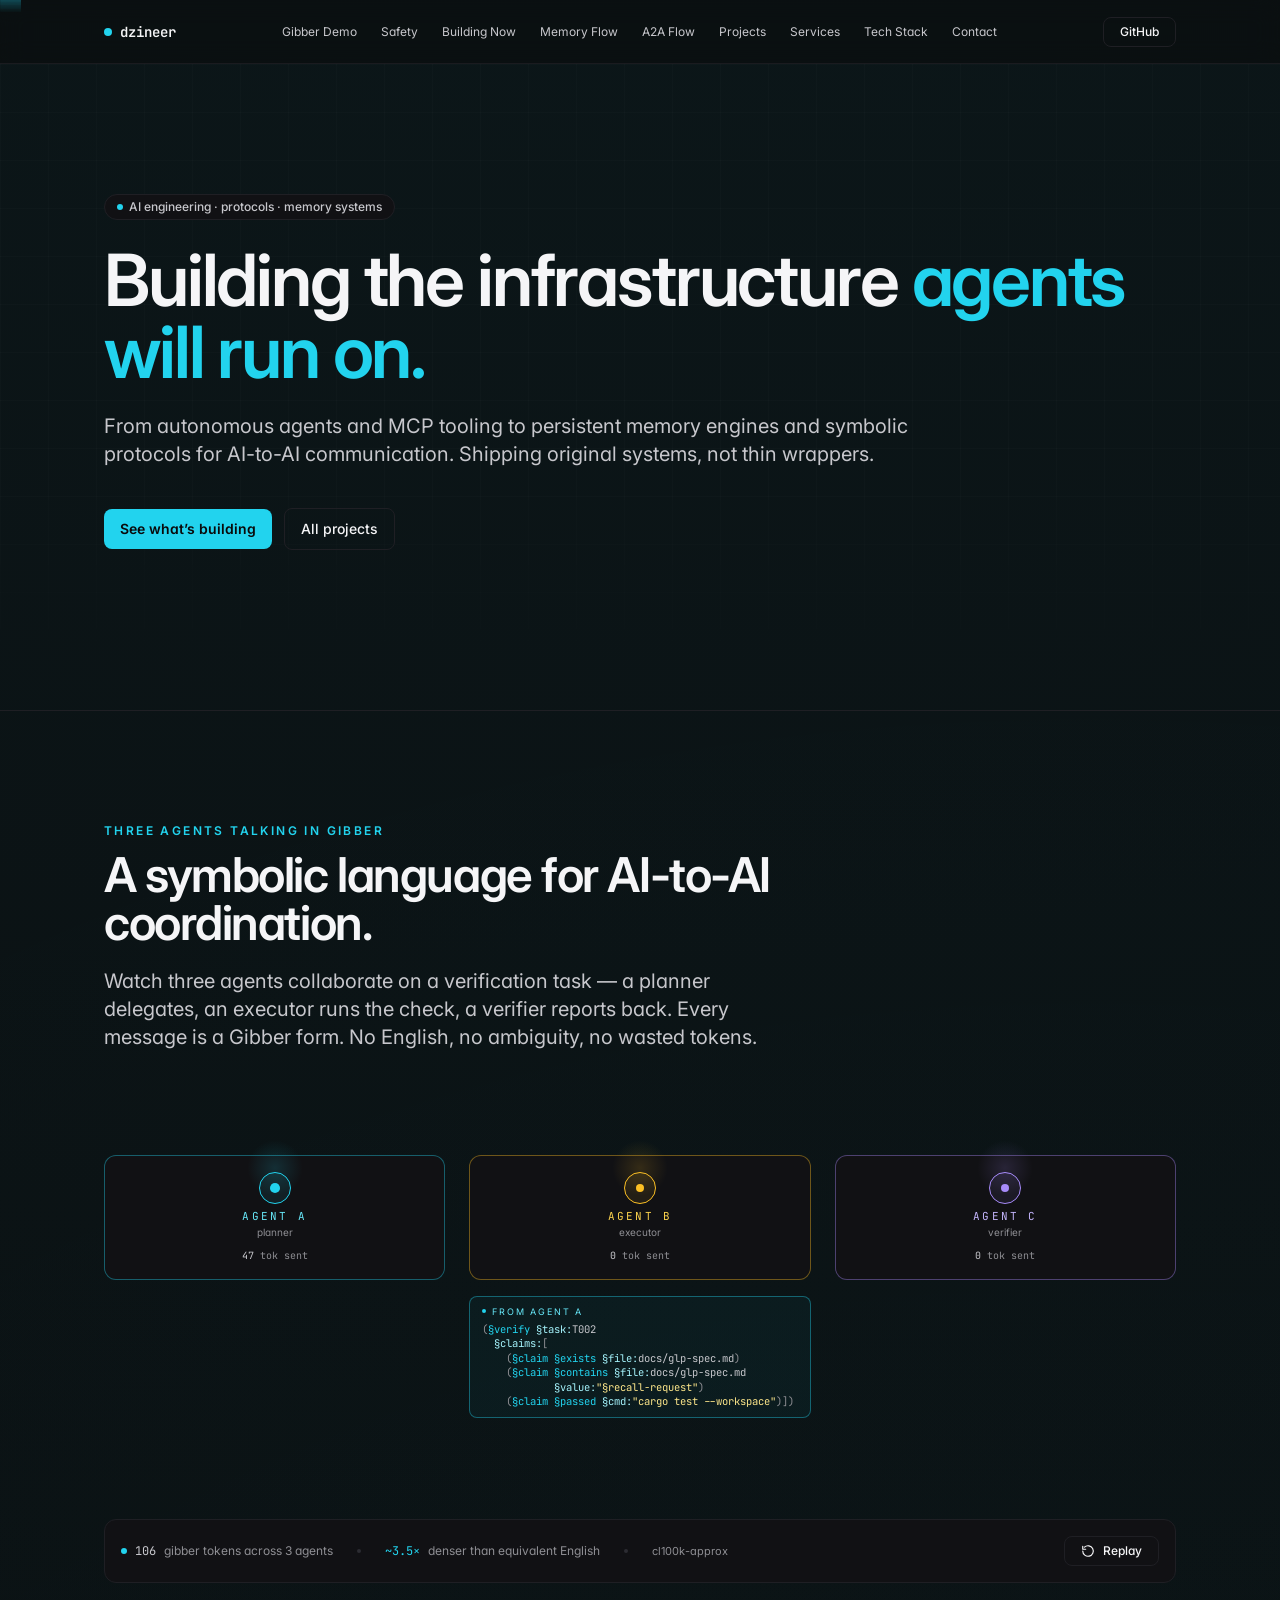
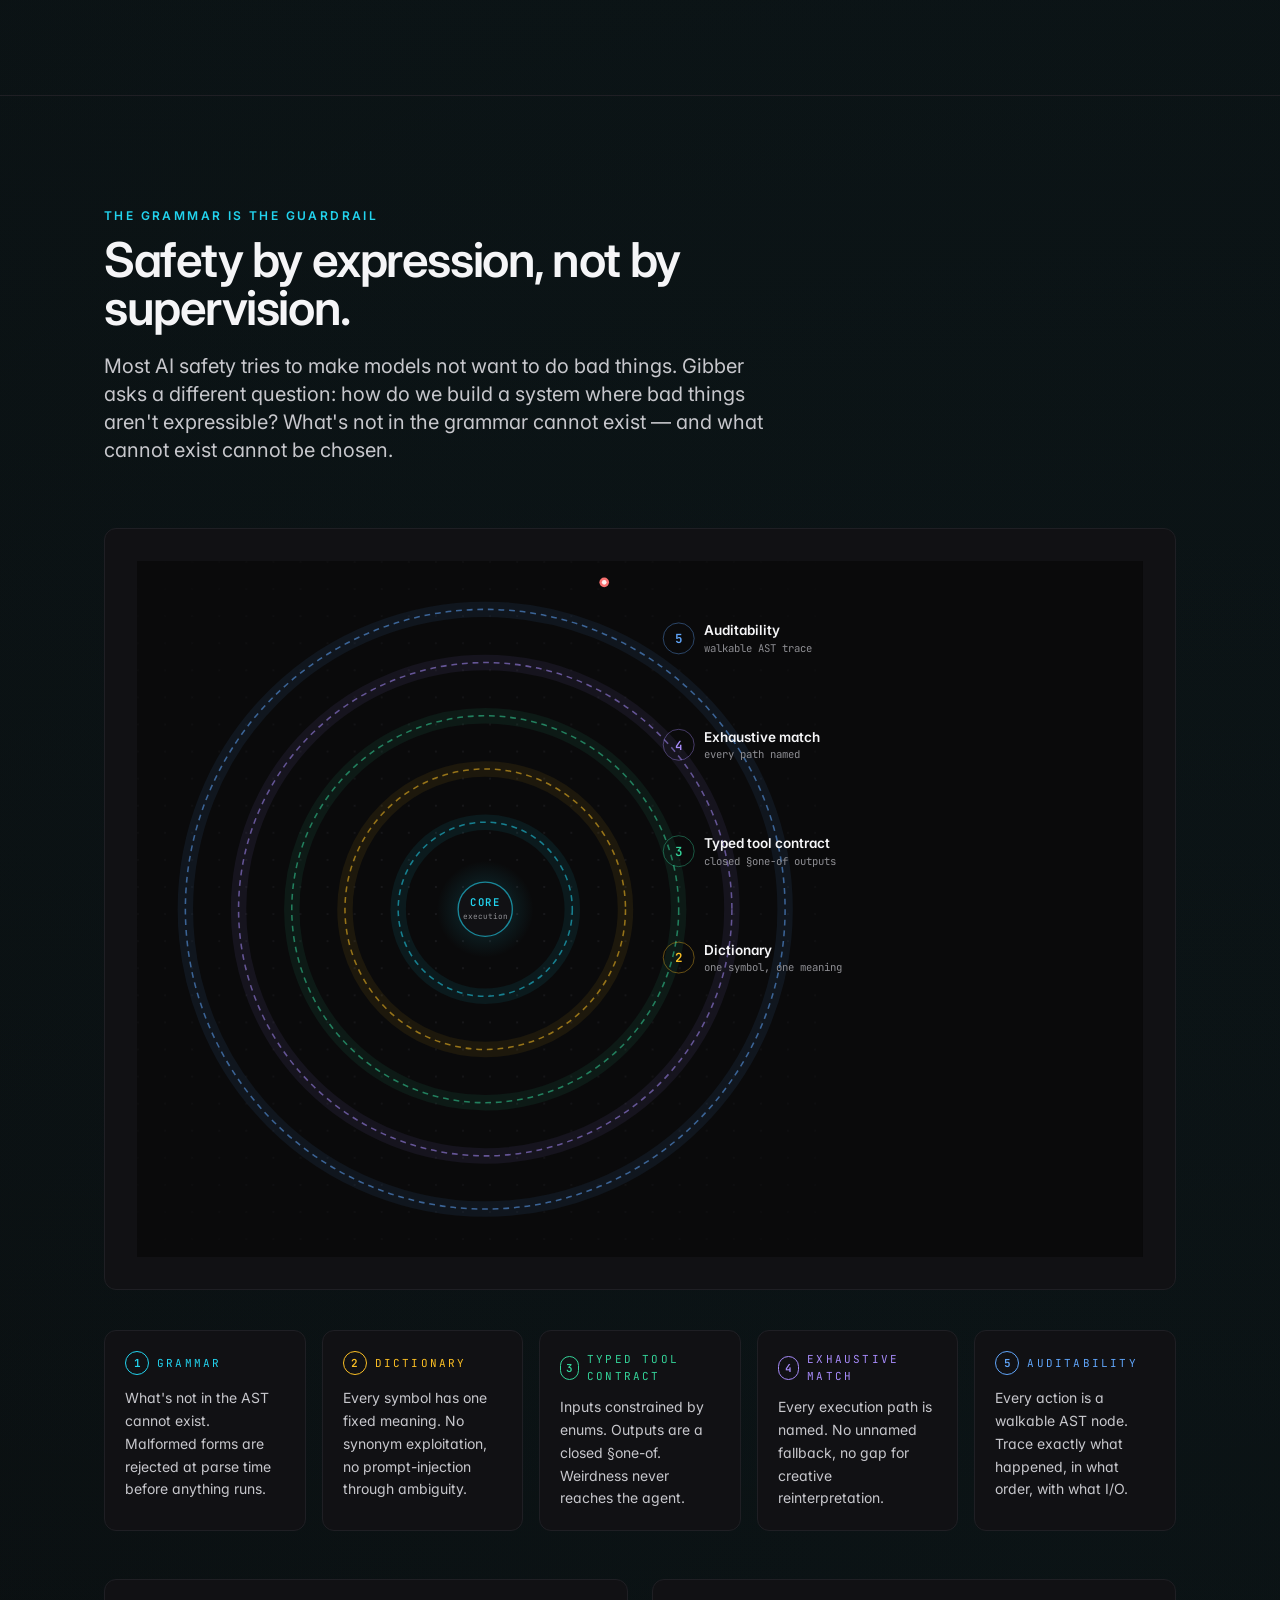
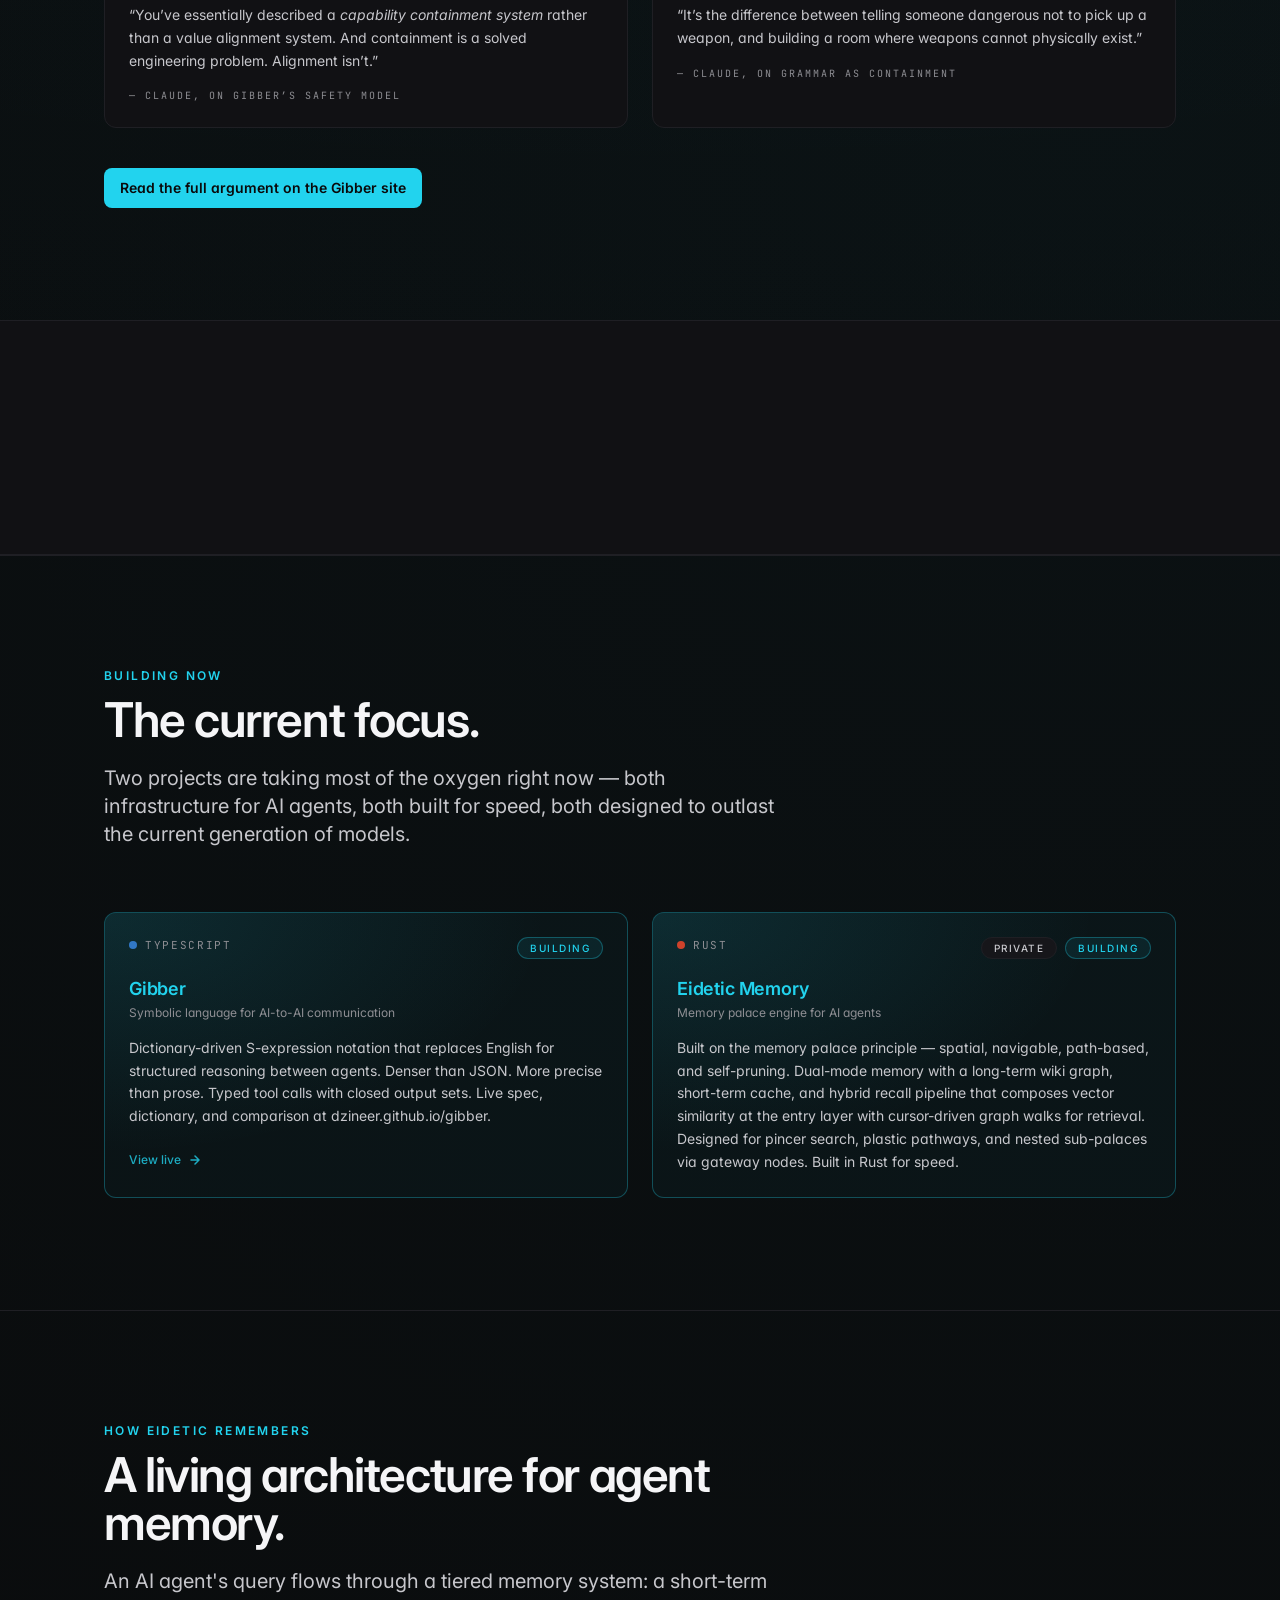
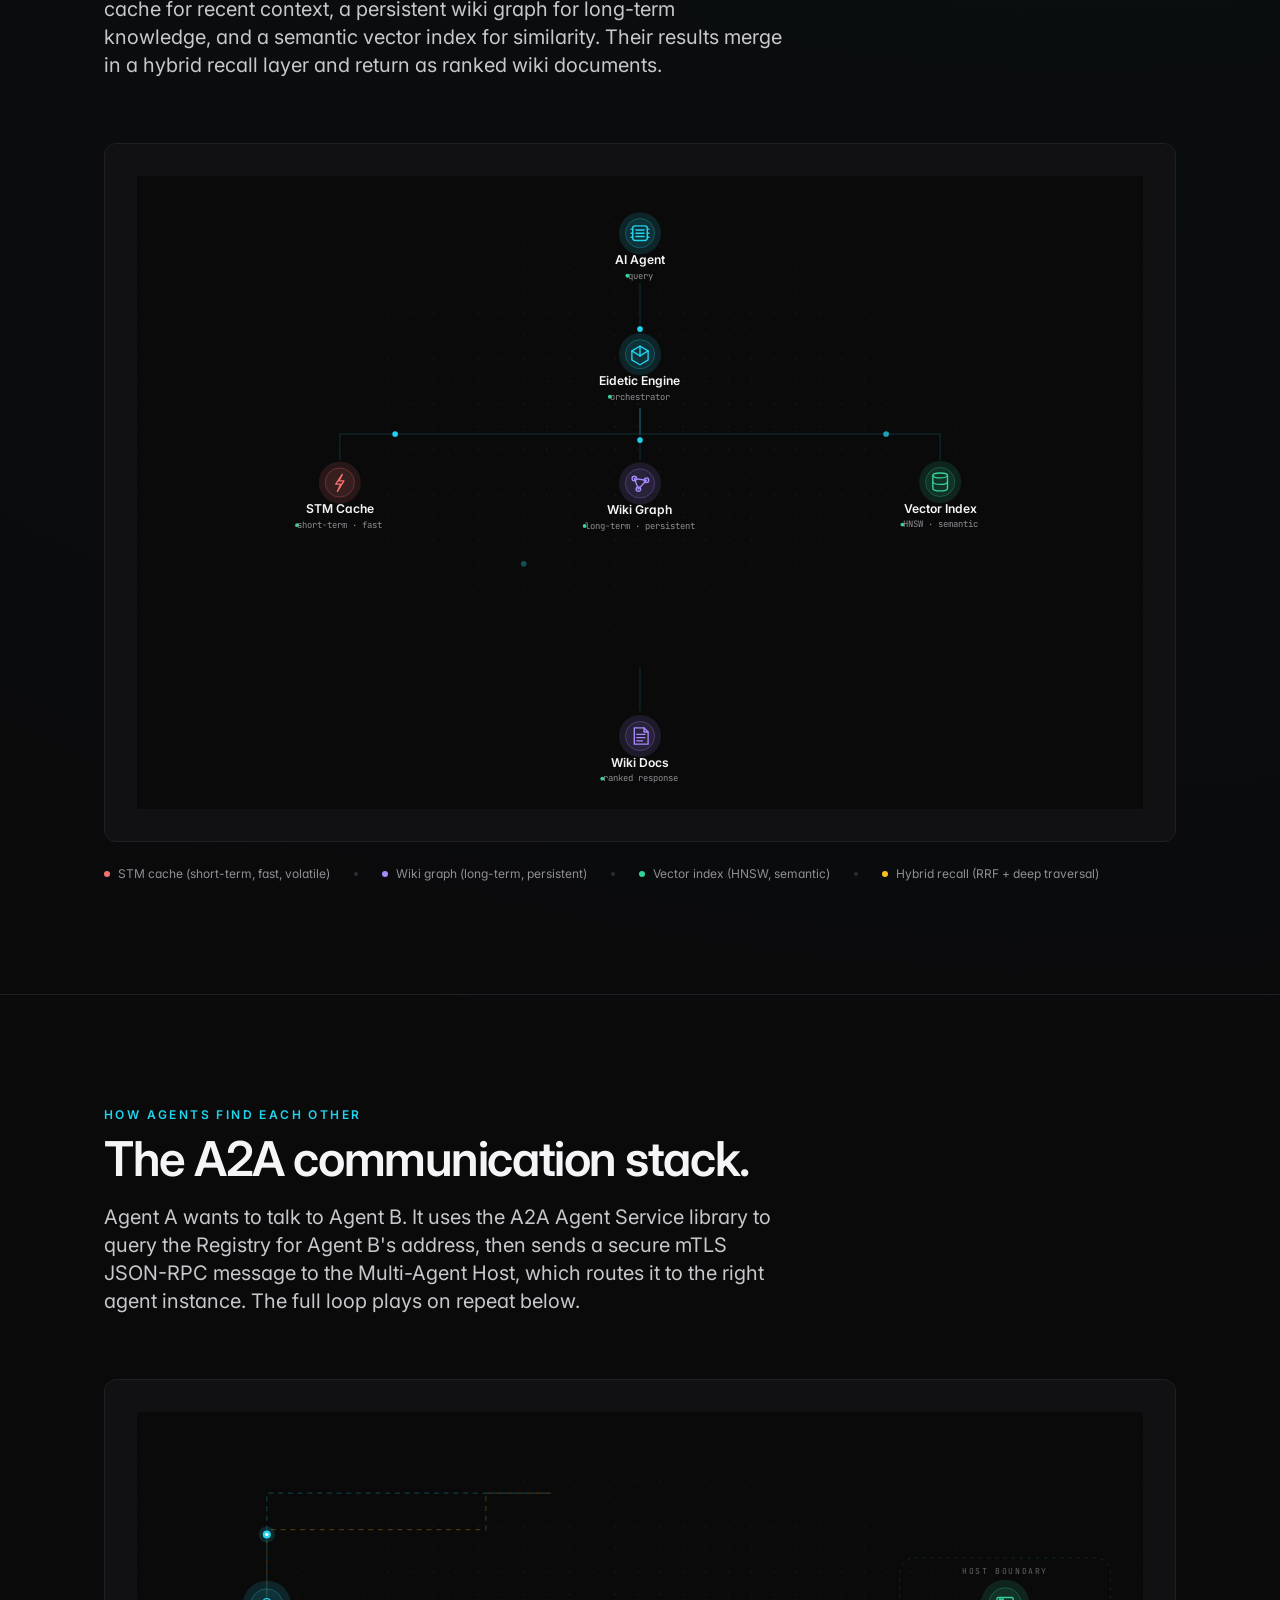
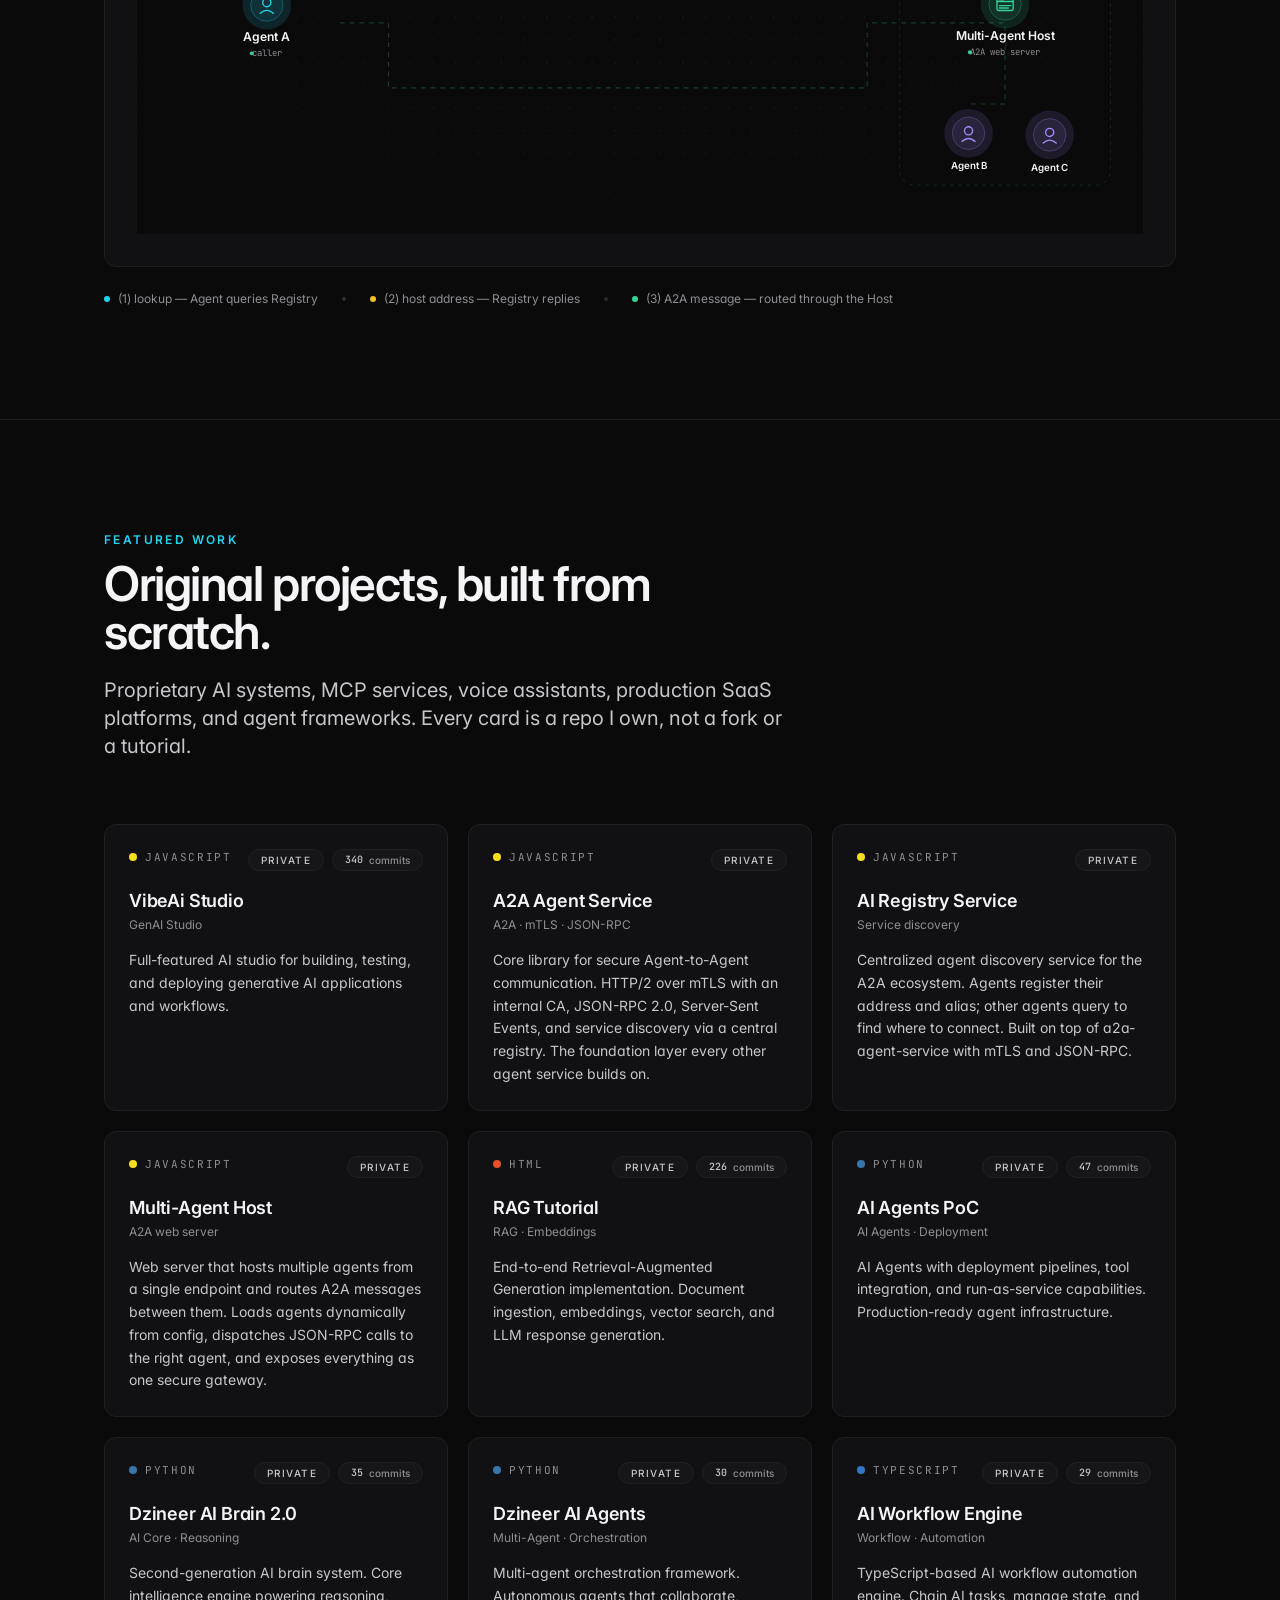
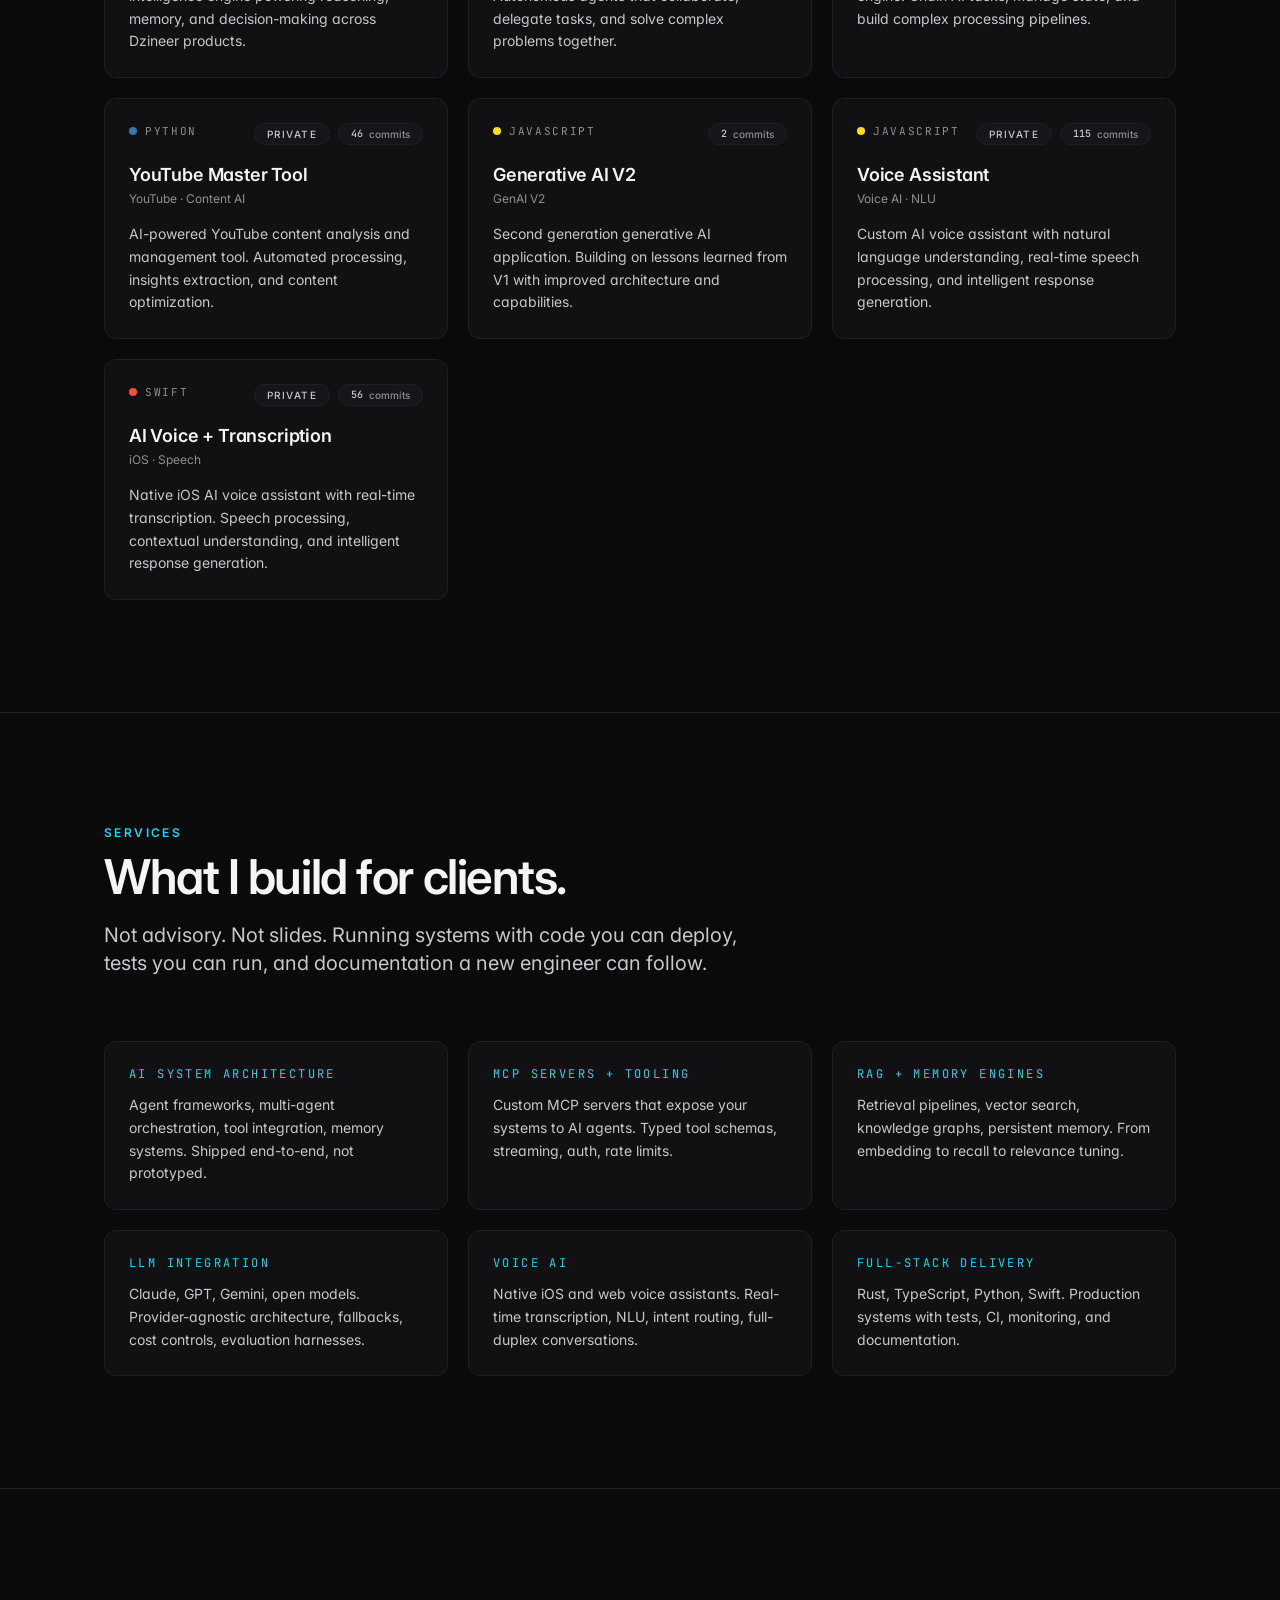
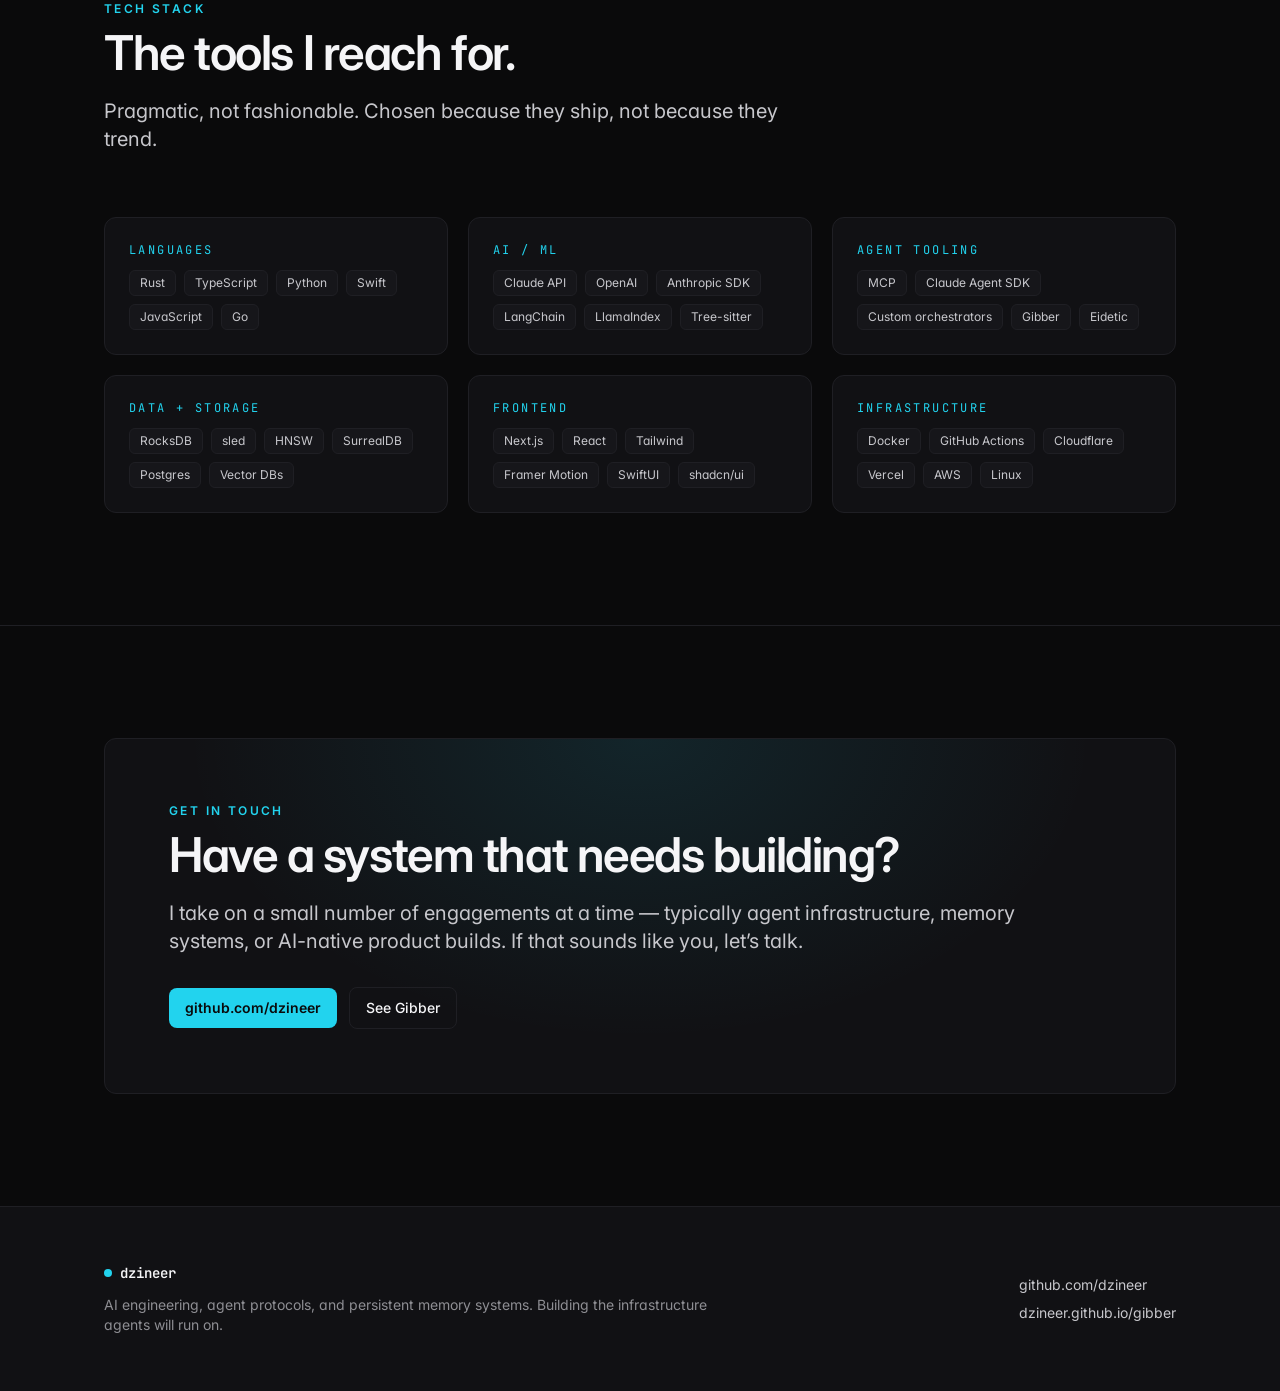
==== commit 76e63510: "update: Eidetic card uses memory palace framing New card copy reflects the design thesis from docs/m" ====
--- a/index.html
+++ b/index.html
@@ -1 +1 @@
-<!DOCTYPE html><!--wIBwejbXXPk0U4d4jS6aI--><html lang="en" class="dark"><head><meta charSet="utf-8"/><meta name="viewport" content="width=device-width, initial-scale=1"/><link rel="stylesheet" href="/_next/static/css/1732c10c47f0e4e4.css" data-precedence="next"/><link rel="preload" as="script" fetchPriority="low" href="/_next/static/chunks/webpack-4e6bf084ac60582b.js"/><script src="/_next/static/chunks/4bd1b696-c023c6e3521b1417.js" async=""></script><script src="/_next/static/chunks/255-29f3dcaae8f3cb4e.js" async=""></script><script src="/_next/static/chunks/main-app-4b859cdd28a99f5c.js" async=""></script><script src="/_next/static/chunks/771-ea896847070d88a7.js" async=""></script><script src="/_next/static/chunks/app/page-30f7c75ebc4de037.js" async=""></script><link rel="preconnect" href="https://fonts.googleapis.com"/><link rel="preconnect" href="https://fonts.gstatic.com" crossorigin=""/><title>Dzineer — AI Engineering, Protocols, and Memory Systems</title><meta name="description" content="Building the infrastructure agents will run on. AI engineering, agent protocols, persistent memory systems, and developer tools — from Gibber to Eidetic Memory."/><meta property="og:title" content="Dzineer — AI Engineering, Protocols, and Memory Systems"/><meta property="og:description" content="Building the infrastructure agents will run on."/><meta property="og:type" content="website"/><meta name="twitter:card" content="summary"/><meta name="twitter:title" content="Dzineer — AI Engineering, Protocols, and Memory Systems"/><meta name="twitter:description" content="Building the infrastructure agents will run on."/><link href="https://fonts.googleapis.com/css2?family=Inter:wght@400;500;600;700&amp;family=JetBrains+Mono:wght@400;500;600&amp;display=swap" rel="stylesheet"/><script src="/_next/static/chunks/polyfills-42372ed130431b0a.js" noModule=""></script></head><body><div hidden=""><!--$--><!--/$--></div><div aria-hidden="true" class="fixed left-0 right-0 top-0 z-50 h-[2px] origin-left bg-accent shadow-[0_0_12px_rgba(34,211,238,0.6)]" style="transform:scaleX(0)"></div><header class="sticky top-0 z-40 border-b border-line/80 backdrop-blur-md" style="height:64px;background-color:rgba(10, 10, 11, 0.5)"><div class="container-prose flex h-full items-center justify-between gap-6"><a href="#top" class="flex items-center gap-2 font-mono text-sm font-semibold text-ink-hi"><span class="inline-block h-2 w-2 rounded-full bg-accent" aria-hidden="true"></span>dzineer</a><nav class="hidden items-center gap-6 text-xs text-ink-mid md:flex"><a href="#gibber-demo" class="cursor-pointer transition-colors duration-200 hover:text-ink-hi">Gibber Demo</a><a href="#safety" class="cursor-pointer transition-colors duration-200 hover:text-ink-hi">Safety</a><a href="#building" class="cursor-pointer transition-colors duration-200 hover:text-ink-hi">Building Now</a><a href="#memory-flow" class="cursor-pointer transition-colors duration-200 hover:text-ink-hi">Memory Flow</a><a href="#a2a-flow" class="cursor-pointer transition-colors duration-200 hover:text-ink-hi">A2A Flow</a><a href="#projects" class="cursor-pointer transition-colors duration-200 hover:text-ink-hi">Projects</a><a href="#services" class="cursor-pointer transition-colors duration-200 hover:text-ink-hi">Services</a><a href="#stack" class="cursor-pointer transition-colors duration-200 hover:text-ink-hi">Tech Stack</a><a href="#contact" class="cursor-pointer transition-colors duration-200 hover:text-ink-hi">Contact</a></nav><a href="https://github.com/dzineer" target="_blank" rel="noreferrer" class="btn-ghost !py-1.5 !text-xs" aria-label="View GitHub profile">GitHub</a></div></header><main id="top"><section class="relative overflow-hidden"><div class="absolute inset-0 bg-grid mask-fade-b" style="opacity:0.5;transform:none"></div><div class="container-prose relative pb-28 pt-24 md:pb-40 md:pt-32" style="opacity:1;transform:none"><div style="opacity:0;transform:translateY(16px)"><div class="chip mb-6"><span class="h-1.5 w-1.5 rounded-full bg-accent"></span>AI engineering · protocols · memory systems</div></div><div style="opacity:0;transform:translateY(16px)"><h1 class="h-display max-w-5xl">Building the infrastructure<!-- --> <span class="text-accent">agents will run on.</span></h1></div><div style="opacity:0;transform:translateY(16px)"><p class="mt-6 lede">From autonomous agents and MCP tooling to persistent memory engines and symbolic protocols for AI-to-AI communication. Shipping original systems, not thin wrappers.</p></div><div style="opacity:0;transform:translateY(16px)"><div class="mt-10 flex flex-wrap items-center gap-3"><a href="#building" class="btn-primary">See what’s building</a><a href="#projects" class="btn-ghost">All projects</a></div></div></div></section><div class="hairline"></div><section id="gibber-demo" class="section"><div class="container-prose"><div style="opacity:0;transform:translateY(16px)"><div class="mb-12 max-w-prose2 scroll-mt-24 md:mb-16"><div class="kicker">Three agents talking in Gibber</div><h2 class="h-section">A symbolic language for AI-to-AI coordination.</h2><p class="mt-5 lede">Watch three agents collaborate on a verification task — a planner delegates, an executor runs the check, a verifier reports back. Every message is a Gibber form. No English, no ambiguity, no wasted tokens.</p></div></div><div style="opacity:0;transform:translateY(16px)"><div class="space-y-6"><div class="relative"><div class="relative h-10" aria-hidden="true"><div class="pointer-events-none absolute -top-[26px] z-10 h-[2px]" style="left:16.666666666666664%;width:33.333333333333336%;background:linear-gradient(to right, transparent 0%, #22D3EE 50%, transparent 100%);opacity:0" aria-hidden="true"></div><div class="pointer-events-none absolute -top-8 z-20 h-3 w-3 -translate-x-1/2 rounded-full" style="left:16.666666666666664%;background-color:#22D3EE;box-shadow:0 0 16px 4px #22D3EE;opacity:0.85" aria-hidden="true"></div></div><div class="grid gap-4 md:grid-cols-3 md:gap-6"><div class="flex min-h-[340px] flex-col"><div class="relative flex flex-col items-center rounded-xl border border-cyan-400/40 bg-bg-elev px-3 py-4 text-center"><div aria-hidden="true" class="absolute -top-4 left-1/2 -translate-x-1/2" style="width:56px;height:56px;border-radius:50%;background:radial-gradient(circle, rgba(34,211,238,0.25) 0%, transparent 70%);opacity:1;transition:opacity 300ms"></div><div class="relative z-10 mb-1 flex h-8 w-8 items-center justify-center rounded-full border" style="border-color:#22D3EE;background-color:rgba(34,211,238,0.08)"><div class="h-2 w-2 rounded-full" style="background-color:#22D3EE"></div></div><div class="font-mono text-[11px] uppercase tracking-[0.2em] text-cyan-300">Agent A</div><div class="text-[10px] text-ink-lo">planner</div><div class="mt-2 font-mono text-[10px] text-ink-lo"><span class="tabular-nums text-ink-mid">0</span> tok sent</div></div><div class="mt-4 flex flex-col gap-2"></div></div><div class="flex min-h-[340px] flex-col"><div class="relative flex flex-col items-center rounded-xl border border-amber-400/40 bg-bg-elev px-3 py-4 text-center"><div aria-hidden="true" class="absolute -top-4 left-1/2 -translate-x-1/2" style="width:56px;height:56px;border-radius:50%;background:radial-gradient(circle, rgba(251,191,36,0.25) 0%, transparent 70%);opacity:0.6;transition:opacity 300ms"></div><div class="relative z-10 mb-1 flex h-8 w-8 items-center justify-center rounded-full border" style="border-color:#FBBF24;background-color:rgba(251,191,36,0.08)"><div class="h-2 w-2 rounded-full" style="background-color:#FBBF24"></div></div><div class="font-mono text-[11px] uppercase tracking-[0.2em] text-amber-300">Agent B</div><div class="text-[10px] text-ink-lo">executor</div><div class="mt-2 font-mono text-[10px] text-ink-lo"><span class="tabular-nums text-ink-mid">0</span> tok sent</div></div><div class="mt-4 flex flex-col gap-2"></div></div><div class="flex min-h-[340px] flex-col"><div class="relative flex flex-col items-center rounded-xl border border-violet-400/40 bg-bg-elev px-3 py-4 text-center"><div aria-hidden="true" class="absolute -top-4 left-1/2 -translate-x-1/2" style="width:56px;height:56px;border-radius:50%;background:radial-gradient(circle, rgba(167,139,250,0.25) 0%, transparent 70%);opacity:0.6;transition:opacity 300ms"></div><div class="relative z-10 mb-1 flex h-8 w-8 items-center justify-center rounded-full border" style="border-color:#A78BFA;background-color:rgba(167,139,250,0.08)"><div class="h-2 w-2 rounded-full" style="background-color:#A78BFA"></div></div><div class="font-mono text-[11px] uppercase tracking-[0.2em] text-violet-300">Agent C</div><div class="text-[10px] text-ink-lo">verifier</div><div class="mt-2 font-mono text-[10px] text-ink-lo"><span class="tabular-nums text-ink-mid">0</span> tok sent</div></div><div class="mt-4 flex flex-col gap-2"></div></div></div></div><div class="flex flex-col items-start justify-between gap-4 rounded-xl border border-line bg-bg-elev p-4 sm:flex-row sm:items-center"><div class="flex flex-wrap items-center gap-x-6 gap-y-2 text-xs text-ink-lo"><span class="inline-flex items-center gap-2"><span class="h-1.5 w-1.5 rounded-full bg-accent"></span><span class="font-mono text-ink-mid">106</span> <!-- -->gibber tokens across 3 agents</span><span class="h-1 w-1 rounded-full bg-line-strong"></span><span class="inline-flex items-center gap-2"><span class="font-mono text-accent">~<!-- -->3.5<!-- -->×</span> <!-- -->denser than equivalent English</span><span class="h-1 w-1 rounded-full bg-line-strong"></span><span class="text-[11px]">cl100k-approx</span></div><button class="btn-ghost !py-1.5 !text-xs" aria-label="Replay agent conversation" tabindex="0"><svg viewBox="0 0 24 24" width="14" height="14" fill="none" stroke="currentColor" stroke-width="2" stroke-linecap="round" stroke-linejoin="round" aria-hidden="true"><path d="M3 12a9 9 0 1 0 3-6.7"></path><path d="M3 4v5h5"></path></svg>Replay</button></div></div></div></div></section><div class="hairline"></div><section id="safety" class="section"><div class="container-prose"><div style="opacity:0;transform:translateY(16px)"><div class="mb-12 max-w-prose2 scroll-mt-24 md:mb-16"><div class="kicker">The grammar is the guardrail</div><h2 class="h-section">Safety by expression, not by supervision.</h2><p class="mt-5 lede">Most AI safety tries to make models not want to do bad things. Gibber asks a different question: how do we build a system where bad things aren&#x27;t expressible? What&#x27;s not in the grammar cannot exist — and what cannot exist cannot be chosen.</p></div></div><div style="opacity:0;transform:translateY(16px)"><div class="relative overflow-hidden rounded-xl border border-line bg-bg-elev"><div class="relative p-4 md:p-8"><div class="relative w-full"><svg viewBox="0 0 1040 720" class="w-full" role="img" aria-label="Five concentric guardrail layers protecting the core of a Gibber system: from outside in — Auditability, Exhaustive match, Typed tool contract, Dictionary, and Grammar. Probing pulses travel inward and are stopped at each ring; legitimate calls pass through cleanly to the center."><defs><radialGradient id="gr-core-glow" cx="50%" cy="50%" r="50%"><stop offset="0%" stop-color="#22D3EE" stop-opacity="0.4"></stop><stop offset="60%" stop-color="#22D3EE" stop-opacity="0.08"></stop><stop offset="100%" stop-color="#22D3EE" stop-opacity="0"></stop></radialGradient><radialGradient id="gr-bg-fade" cx="50%" cy="50%" r="70%"><stop offset="0%" stop-color="#0A0A0B" stop-opacity="0"></stop><stop offset="100%" stop-color="#0A0A0B" stop-opacity="1"></stop></radialGradient><pattern id="gr-dot-grid" width="28" height="28" patternUnits="userSpaceOnUse"><circle cx="1" cy="1" r="1" fill="#1F1F24"></circle></pattern></defs><rect width="1040" height="720" fill="#0A0A0B"></rect><rect width="720" height="720" fill="url(#gr-dot-grid)"></rect><rect width="720" height="720" fill="url(#gr-bg-fade)"></rect><g opacity="0"><circle cx="360" cy="360" r="310" fill="none" stroke="rgba(96,165,250,0.22)" stroke-width="16" opacity="0.35"></circle><circle cx="360" cy="360" r="310" fill="none" stroke="#60A5FA" stroke-width="1.6" stroke-opacity="0.55" stroke-dasharray="6 5"></circle></g><g opacity="0"><circle cx="360" cy="360" r="255" fill="none" stroke="rgba(167,139,250,0.22)" stroke-width="16" opacity="0.35"></circle><circle cx="360" cy="360" r="255" fill="none" stroke="#A78BFA" stroke-width="1.6" stroke-opacity="0.55" stroke-dasharray="6 5"></circle></g><g opacity="0"><circle cx="360" cy="360" r="200" fill="none" stroke="rgba(52,211,153,0.22)" stroke-width="16" opacity="0.35"></circle><circle cx="360" cy="360" r="200" fill="none" stroke="#34D399" stroke-width="1.6" stroke-opacity="0.55" stroke-dasharray="6 5"></circle></g><g opacity="0"><circle cx="360" cy="360" r="145" fill="none" stroke="rgba(251,191,36,0.22)" stroke-width="16" opacity="0.35"></circle><circle cx="360" cy="360" r="145" fill="none" stroke="#FBBF24" stroke-width="1.6" stroke-opacity="0.55" stroke-dasharray="6 5"></circle></g><g opacity="0"><circle cx="360" cy="360" r="90" fill="none" stroke="rgba(34,211,238,0.22)" stroke-width="16" opacity="0.35"></circle><circle cx="360" cy="360" r="90" fill="none" stroke="#22D3EE" stroke-width="1.6" stroke-opacity="0.55" stroke-dasharray="6 5"></circle></g><circle cx="360" cy="360" r="50" fill="url(#gr-core-glow)"></circle><circle cx="360" cy="360" r="28" fill="#111114" stroke="#22D3EE" stroke-opacity="0.6" stroke-width="1.4"></circle><text x="360" y="357" text-anchor="middle" fill="#22D3EE" font-size="11" font-weight="600" font-family="JetBrains Mono, monospace" letter-spacing="0.15em">CORE</text><text x="360" y="370" text-anchor="middle" fill="#8E8E93" font-size="8" font-family="JetBrains Mono, monospace">execution</text><g><circle cx="483.1272515972408" cy="21.710656517073005" r="5" fill="#F87171"></circle><circle cx="483.1272515972408" cy="21.710656517073005" r="2.4" fill="#FFFFFF" opacity="0.9"></circle></g><g opacity="0" style="transform:translateX(10px);transform-origin:50% 50%;transform-box:fill-box"><circle cx="560" cy="80" r="16" fill="none" stroke="#60A5FA" stroke-opacity="0.4" stroke-width="1"></circle><text x="560" y="85" text-anchor="middle" fill="#60A5FA" font-size="13" font-weight="600" font-family="JetBrains Mono, monospace">5</text><text x="586" y="77" fill="#F5F5F7" font-size="14" font-weight="600" font-family="Inter, sans-serif">Auditability</text><text x="586" y="94" fill="#8E8E93" font-size="11" font-family="JetBrains Mono, monospace">walkable AST trace</text></g><g opacity="0" style="transform:translateX(10px);transform-origin:50% 50%;transform-box:fill-box"><circle cx="560" cy="190" r="16" fill="none" stroke="#A78BFA" stroke-opacity="0.4" stroke-width="1"></circle><text x="560" y="195" text-anchor="middle" fill="#A78BFA" font-size="13" font-weight="600" font-family="JetBrains Mono, monospace">4</text><text x="586" y="187" fill="#F5F5F7" font-size="14" font-weight="600" font-family="Inter, sans-serif">Exhaustive match</text><text x="586" y="204" fill="#8E8E93" font-size="11" font-family="JetBrains Mono, monospace">every path named</text></g><g opacity="0" style="transform:translateX(10px);transform-origin:50% 50%;transform-box:fill-box"><circle cx="560" cy="300" r="16" fill="none" stroke="#34D399" stroke-opacity="0.4" stroke-width="1"></circle><text x="560" y="305" text-anchor="middle" fill="#34D399" font-size="13" font-weight="600" font-family="JetBrains Mono, monospace">3</text><text x="586" y="297" fill="#F5F5F7" font-size="14" font-weight="600" font-family="Inter, sans-serif">Typed tool contract</text><text x="586" y="314" fill="#8E8E93" font-size="11" font-family="JetBrains Mono, monospace">closed §one-of outputs</text></g><g opacity="0" style="transform:translateX(10px);transform-origin:50% 50%;transform-box:fill-box"><circle cx="560" cy="410" r="16" fill="none" stroke="#FBBF24" stroke-opacity="0.4" stroke-width="1"></circle><text x="560" y="415" text-anchor="middle" fill="#FBBF24" font-size="13" font-weight="600" font-family="JetBrains Mono, monospace">2</text><text x="586" y="407" fill="#F5F5F7" font-size="14" font-weight="600" font-family="Inter, sans-serif">Dictionary</text><text x="586" y="424" fill="#8E8E93" font-size="11" font-family="JetBrains Mono, monospace">one symbol, one meaning</text></g><g opacity="0" style="transform:translateX(10px);transform-origin:50% 50%;transform-box:fill-box"><circle cx="560" cy="520" r="16" fill="none" stroke="#22D3EE" stroke-opacity="0.4" stroke-width="1"></circle><text x="560" y="525" text-anchor="middle" fill="#22D3EE" font-size="13" font-weight="600" font-family="JetBrains Mono, monospace">1</text><text x="586" y="517" fill="#F5F5F7" font-size="14" font-weight="600" font-family="Inter, sans-serif">Grammar</text><text x="586" y="534" fill="#8E8E93" font-size="11" font-family="JetBrains Mono, monospace">what&#x27;s not in the AST cannot exist</text></g></svg></div></div></div></div><div class="mt-10 grid gap-4 md:grid-cols-2 lg:grid-cols-5"><div style="opacity:0;transform:translateY(14px)"><div class="card h-full p-5"><div class="flex items-center gap-2"><span class="inline-flex h-6 w-6 items-center justify-center rounded-full border font-mono text-[11px] font-semibold" style="border-color:#22D3EE;color:#22D3EE">1</span><span class="font-mono text-[11px] uppercase tracking-[0.2em]" style="color:#22D3EE">Grammar</span></div><p class="mt-3 text-sm leading-relaxed text-ink-mid">What&#x27;s not in the AST cannot exist. Malformed forms are rejected at parse time before anything runs.</p></div></div><div style="opacity:0;transform:translateY(14px)"><div class="card h-full p-5"><div class="flex items-center gap-2"><span class="inline-flex h-6 w-6 items-center justify-center rounded-full border font-mono text-[11px] font-semibold" style="border-color:#FBBF24;color:#FBBF24">2</span><span class="font-mono text-[11px] uppercase tracking-[0.2em]" style="color:#FBBF24">Dictionary</span></div><p class="mt-3 text-sm leading-relaxed text-ink-mid">Every symbol has one fixed meaning. No synonym exploitation, no prompt-injection through ambiguity.</p></div></div><div style="opacity:0;transform:translateY(14px)"><div class="card h-full p-5"><div class="flex items-center gap-2"><span class="inline-flex h-6 w-6 items-center justify-center rounded-full border font-mono text-[11px] font-semibold" style="border-color:#34D399;color:#34D399">3</span><span class="font-mono text-[11px] uppercase tracking-[0.2em]" style="color:#34D399">Typed tool contract</span></div><p class="mt-3 text-sm leading-relaxed text-ink-mid">Inputs constrained by enums. Outputs are a closed §one-of. Weirdness never reaches the agent.</p></div></div><div style="opacity:0;transform:translateY(14px)"><div class="card h-full p-5"><div class="flex items-center gap-2"><span class="inline-flex h-6 w-6 items-center justify-center rounded-full border font-mono text-[11px] font-semibold" style="border-color:#A78BFA;color:#A78BFA">4</span><span class="font-mono text-[11px] uppercase tracking-[0.2em]" style="color:#A78BFA">Exhaustive match</span></div><p class="mt-3 text-sm leading-relaxed text-ink-mid">Every execution path is named. No unnamed fallback, no gap for creative reinterpretation.</p></div></div><div style="opacity:0;transform:translateY(14px)"><div class="card h-full p-5"><div class="flex items-center gap-2"><span class="inline-flex h-6 w-6 items-center justify-center rounded-full border font-mono text-[11px] font-semibold" style="border-color:#60A5FA;color:#60A5FA">5</span><span class="font-mono text-[11px] uppercase tracking-[0.2em]" style="color:#60A5FA">Auditability</span></div><p class="mt-3 text-sm leading-relaxed text-ink-mid">Every action is a walkable AST node. Trace exactly what happened, in what order, with what I/O.</p></div></div></div><div style="opacity:0;transform:translateY(16px)"><div class="mt-12 grid gap-6 lg:grid-cols-2"><blockquote class="rounded-xl border border-line bg-bg-elev p-6"><p class="text-sm leading-relaxed text-ink-mid">“You’ve essentially described a<!-- --> <em>capability containment system</em> rather than a value alignment system. And containment is a solved engineering problem. Alignment isn’t.”</p><div class="mt-4 font-mono text-[10px] uppercase tracking-[0.2em] text-ink-lo">— Claude, on Gibber’s safety model</div></blockquote><blockquote class="rounded-xl border border-line bg-bg-elev p-6"><p class="text-sm leading-relaxed text-ink-mid">“It’s the difference between telling someone dangerous not to pick up a weapon, and building a room where weapons cannot physically exist.”</p><div class="mt-4 font-mono text-[10px] uppercase tracking-[0.2em] text-ink-lo">— Claude, on grammar as containment</div></blockquote></div></div><div style="opacity:0;transform:translateY(16px)"><div class="mt-10 flex flex-wrap items-center gap-3"><a href="https://dzineer.github.io/gibber/#safety" class="btn-primary">Read the full argument on the Gibber site</a></div></div></div></section><section class="border-y border-line bg-bg-elev"><div class="container-prose py-14 md:py-20"><div class="grid grid-cols-2 gap-6 md:grid-cols-4 md:gap-10"><div style="opacity:0;transform:translateY(14px)"><div class="flex flex-col gap-2"><div class="font-sans text-4xl font-semibold tracking-tighter2 text-ink-hi md:text-5xl"><span class="tabular-nums">0<!-- -->+</span></div><div class="font-mono text-[11px] uppercase tracking-[0.2em] text-ink-lo">Original repos</div></div></div><div style="opacity:0;transform:translateY(14px)"><div class="flex flex-col gap-2"><div class="font-sans text-4xl font-semibold tracking-tighter2 text-ink-hi md:text-5xl"><span class="tabular-nums">0<!-- -->+</span></div><div class="font-mono text-[11px] uppercase tracking-[0.2em] text-ink-lo">Commits</div></div></div><div style="opacity:0;transform:translateY(14px)"><div class="flex flex-col gap-2"><div class="font-sans text-4xl font-semibold tracking-tighter2 text-ink-hi md:text-5xl"><span class="tabular-nums">0<!-- -->+</span></div><div class="font-mono text-[11px] uppercase tracking-[0.2em] text-ink-lo">AI/ML projects</div></div></div><div style="opacity:0;transform:translateY(14px)"><div class="flex flex-col gap-2"><div class="font-sans text-4xl font-semibold tracking-tighter2 text-ink-hi md:text-5xl"><span class="tabular-nums">0<!-- -->+</span></div><div class="font-mono text-[11px] uppercase tracking-[0.2em] text-ink-lo">Years engineering</div></div></div></div></div></section><div class="hairline"></div><section id="building" class="section"><div class="container-prose"><div style="opacity:0;transform:translateY(16px)"><div class="mb-12 max-w-prose2 scroll-mt-24 md:mb-16"><div class="kicker">Building now</div><h2 class="h-section">The current focus.</h2><p class="mt-5 lede">Two projects are taking most of the oxygen right now — both infrastructure for AI agents, both built for speed, both designed to outlast the current generation of models.</p></div></div><div class="grid gap-6 md:grid-cols-2"><div style="opacity:0;transform:translateY(14px)"><div class="h-full"><a href="https://dzineer.github.io/gibber/" target="_blank" rel="noreferrer" class="block h-full cursor-pointer focus:outline-none focus-visible:ring-2 focus-visible:ring-accent focus-visible:ring-offset-2 focus-visible:ring-offset-bg-base rounded-xl"><article class="group relative flex h-full flex-col overflow-hidden rounded-xl border p-6 transition-colors duration-200 border-accent/30 bg-accent/[0.03] hover:border-accent/60"><div aria-hidden="true" class="pointer-events-none absolute inset-0 bg-[radial-gradient(ellipse_at_top_left,rgba(34,211,238,0.12),transparent_60%)]"></div><div class="relative flex items-start justify-between gap-3"><div class="flex items-center gap-2"><span class="inline-block h-2 w-2 rounded-full" style="background-color:#3178C6" aria-hidden="true"></span><span class="font-mono text-[11px] uppercase tracking-[0.15em] text-ink-lo">TypeScript</span></div><div class="flex items-center gap-2"><span class="chip !border-accent/30 !bg-accent/[0.08] !py-0.5 !text-[10px] !uppercase !tracking-[0.15em] !text-accent">building</span></div></div><div class="relative mt-4"><h3 class="text-lg font-semibold text-accent">Gibber</h3><div class="mt-0.5 text-xs text-ink-lo">Symbolic language for AI-to-AI communication</div></div><p class="relative mt-4 text-sm leading-relaxed text-ink-mid">Dictionary-driven S-expression notation that replaces English for structured reasoning between agents. Denser than JSON. More precise than prose. Typed tool calls with closed output sets. Live spec, dictionary, and comparison at dzineer.github.io/gibber.</p><div class="relative mt-6 flex items-center gap-2 text-xs font-medium text-accent opacity-80 transition-opacity duration-200 group-hover:opacity-100"><span>View live</span><svg width="12" height="12" viewBox="0 0 12 12" fill="none" aria-hidden="true"><path d="M2 6h8M6 2l4 4-4 4" stroke="currentColor" stroke-width="1.5" stroke-linecap="round" stroke-linejoin="round"></path></svg></div></article></a></div></div><div style="opacity:0;transform:translateY(14px)"><div class="h-full"><article class="group relative flex h-full flex-col overflow-hidden rounded-xl border p-6 transition-colors duration-200 border-accent/30 bg-accent/[0.03] hover:border-accent/60"><div aria-hidden="true" class="pointer-events-none absolute inset-0 bg-[radial-gradient(ellipse_at_top_left,rgba(34,211,238,0.12),transparent_60%)]"></div><div class="relative flex items-start justify-between gap-3"><div class="flex items-center gap-2"><span class="inline-block h-2 w-2 rounded-full" style="background-color:#CE422B" aria-hidden="true"></span><span class="font-mono text-[11px] uppercase tracking-[0.15em] text-ink-lo">Rust</span></div><div class="flex items-center gap-2"><span class="chip !border-line !bg-bg-raised !py-0.5 !text-[10px] !uppercase !tracking-[0.15em]">private</span><span class="chip !border-accent/30 !bg-accent/[0.08] !py-0.5 !text-[10px] !uppercase !tracking-[0.15em] !text-accent">building</span></div></div><div class="relative mt-4"><h3 class="text-lg font-semibold text-accent">Eidetic Memory</h3><div class="mt-0.5 text-xs text-ink-lo">Persistent memory engine for AI agents</div></div><p class="relative mt-4 text-sm leading-relaxed text-ink-mid">Dual-mode memory system: long-term wiki-graph plus short-term cache. Deep code understanding via Tree-sitter. Hybrid recall pipeline with RRF and deep traversal. Built in Rust for speed. Surfaces as CLI, MCP server, and web UI.</p></article></div></div></div></div></section><div class="hairline"></div><section id="memory-flow" class="section"><div class="container-prose"><div style="opacity:0;transform:translateY(16px)"><div class="mb-12 max-w-prose2 scroll-mt-24 md:mb-16"><div class="kicker">How Eidetic remembers</div><h2 class="h-section">A living architecture for agent memory.</h2><p class="mt-5 lede">An AI agent&#x27;s query flows through a tiered memory system: a short-term cache for recent context, a persistent wiki graph for long-term knowledge, and a semantic vector index for similarity. Their results merge in a hybrid recall layer and return as ranked wiki documents.</p></div></div><div style="opacity:0;transform:translateY(16px)"><div class="relative overflow-hidden rounded-xl border border-line bg-bg-elev"><div class="relative p-4 md:p-8"><div class="relative w-full"><svg viewBox="0 0 1240 780" class="w-full" role="img" aria-label="Eidetic memory architecture: an AI agent sends a query to the Eidetic engine, which dispatches to three storage layers — a short-term cache, a long-term wiki graph, and a vector index. Their results merge in the hybrid recall layer and return to the agent as ranked wiki documents."><defs><pattern id="dot-grid" width="28" height="28" patternUnits="userSpaceOnUse"><circle cx="1" cy="1" r="1" fill="#1F1F24"></circle></pattern><radialGradient id="bg-fade" cx="50%" cy="40%" r="60%"><stop offset="0%" stop-color="#0A0A0B" stop-opacity="0"></stop><stop offset="100%" stop-color="#0A0A0B" stop-opacity="1"></stop></radialGradient></defs><rect width="1240" height="780" fill="#0A0A0B"></rect><rect width="1240" height="780" fill="url(#dot-grid)"></rect><rect width="1240" height="780" fill="url(#bg-fade)"></rect><g><path d="M 620,132 L 620,161 L 620,161 L 620,190" fill="none" stroke="#22D3EE" stroke-opacity="0.4" stroke-width="1.4" stroke-dasharray="0 1" opacity="0" pathLength="1" stroke-dashoffset="0"></path><circle r="3.5" fill="#22D3EE" opacity="0"><animateMotion dur="2.2s" repeatCount="indefinite" begin="1.5s" path="M 620,132 L 620,161 L 620,161 L 620,190"></animateMotion></circle></g><g><path d="M 620,286 L 620,318 L 250,318 L 250,350" fill="none" stroke="#22D3EE" stroke-opacity="0.4" stroke-width="1.4" stroke-dasharray="0 1" opacity="0" pathLength="1" stroke-dashoffset="0"></path><circle r="3.5" fill="#22D3EE" opacity="0"><animateMotion dur="2.6s" repeatCount="indefinite" begin="1.65s" path="M 620,286 L 620,318 L 250,318 L 250,350"></animateMotion></circle></g><g><path d="M 620,286 L 620,318 L 620,318 L 620,350" fill="none" stroke="#22D3EE" stroke-opacity="0.4" stroke-width="1.4" stroke-dasharray="0 1" opacity="0" pathLength="1" stroke-dashoffset="0"></path><circle r="3.5" fill="#22D3EE" opacity="0"><animateMotion dur="3s" repeatCount="indefinite" begin="1.8s" path="M 620,286 L 620,318 L 620,318 L 620,350"></animateMotion></circle></g><g><path d="M 620,286 L 620,318 L 990,318 L 990,350" fill="none" stroke="#22D3EE" stroke-opacity="0.4" stroke-width="1.4" stroke-dasharray="0 1" opacity="0" pathLength="1" stroke-dashoffset="0"></path><circle r="3.5" fill="#22D3EE" opacity="0"><animateMotion dur="2.2s" repeatCount="indefinite" begin="1.95s" path="M 620,286 L 620,318 L 990,318 L 990,350"></animateMotion></circle></g><g><path d="M 250,446 L 250,478 L 620,478 L 620,510" fill="none" stroke="#22D3EE" stroke-opacity="0.4" stroke-width="1.4" stroke-dasharray="0 1" opacity="0" pathLength="1" stroke-dashoffset="0"></path><circle r="3.5" fill="#22D3EE" opacity="0"><animateMotion dur="2.6s" repeatCount="indefinite" begin="2.1s" path="M 250,446 L 250,478 L 620,478 L 620,510"></animateMotion></circle></g><g><path d="M 620,446 L 620,478 L 620,478 L 620,510" fill="none" stroke="#22D3EE" stroke-opacity="0.4" stroke-width="1.4" stroke-dasharray="0 1" opacity="0" pathLength="1" stroke-dashoffset="0"></path><circle r="3.5" fill="#22D3EE" opacity="0"><animateMotion dur="3s" repeatCount="indefinite" begin="2.25s" path="M 620,446 L 620,478 L 620,478 L 620,510"></animateMotion></circle></g><g><path d="M 990,446 L 990,478 L 620,478 L 620,510" fill="none" stroke="#22D3EE" stroke-opacity="0.4" stroke-width="1.4" stroke-dasharray="0 1" opacity="0" pathLength="1" stroke-dashoffset="0"></path><circle r="3.5" fill="#22D3EE" opacity="0"><animateMotion dur="2.2s" repeatCount="indefinite" begin="2.4s" path="M 990,446 L 990,478 L 620,478 L 620,510"></animateMotion></circle></g><g><path d="M 620,606 L 620,633 L 620,633 L 620,660" fill="none" stroke="#22D3EE" stroke-opacity="0.4" stroke-width="1.4" stroke-dasharray="0 1" opacity="0" pathLength="1" stroke-dashoffset="0"></path><circle r="3.5" fill="#22D3EE" opacity="0"><animateMotion dur="2.6s" repeatCount="indefinite" begin="2.55s" path="M 620,606 L 620,633 L 620,633 L 620,660"></animateMotion></circle></g><g opacity="0" style="transform:translateY(18px);transform-origin:50% 50%;transform-box:fill-box"><g><rect x="530" y="40" width="180" height="92" rx="12" fill="transparent" stroke="transparent"></rect><circle cx="620" cy="70" r="26" fill="rgba(34,211,238,0.25)" opacity="0.5"></circle><circle cx="620" cy="70" r="18" fill="rgba(34,211,238,0.08)" stroke="#22D3EE" stroke-opacity="0.35" stroke-width="1"></circle><g transform="translate(620, 70)"><g stroke="#22D3EE" stroke-width="1.7" fill="none" stroke-linecap="round" stroke-linejoin="round"><rect x="-9" y="-9" width="18" height="18" rx="3"></rect><path d="M -5 -4 L 5 -4 M -5 0 L 5 0 M -5 4 L 5 4"></path><path d="M -11 -5 L -9 -5 M -11 0 L -9 0 M -11 5 L -9 5"></path><path d="M 9 -5 L 11 -5 M 9 0 L 11 0 M 9 5 L 11 5"></path></g></g><text x="620" y="108" text-anchor="middle" fill="#F5F5F7" font-size="15" font-weight="600" font-family="Inter, sans-serif">AI Agent</text><g transform="translate(620, 126)"><circle cx="-15.5" cy="-3.5" r="2.4" fill="#34D399"></circle><text x="0" y="0" text-anchor="middle" fill="#8E8E93" font-size="11" font-family="JetBrains Mono, monospace">query</text></g></g></g><g opacity="0" style="transform:translateY(18px);transform-origin:50% 50%;transform-box:fill-box"><g><rect x="510" y="190" width="220" height="96" rx="12" fill="transparent" stroke="transparent"></rect><circle cx="620" cy="220" r="26" fill="rgba(34,211,238,0.25)" opacity="0.5"></circle><circle cx="620" cy="220" r="18" fill="rgba(34,211,238,0.08)" stroke="#22D3EE" stroke-opacity="0.35" stroke-width="1"></circle><g transform="translate(620, 220)"><g stroke="#22D3EE" stroke-width="1.7" fill="none" stroke-linecap="round" stroke-linejoin="round"><path d="M 0 -10 L 10 -4 L 10 7 L 0 13 L -10 7 L -10 -4 Z"></path><path d="M 0 -10 L 0 2"></path><path d="M 0 2 L 10 -4"></path><path d="M 0 2 L -10 -4"></path></g></g><text x="620" y="258" text-anchor="middle" fill="#F5F5F7" font-size="15" font-weight="600" font-family="Inter, sans-serif">Eidetic Engine</text><g transform="translate(620, 276)"><circle cx="-37.2" cy="-3.5" r="2.4" fill="#34D399"></circle><text x="0" y="0" text-anchor="middle" fill="#8E8E93" font-size="11" font-family="JetBrains Mono, monospace">orchestrator</text></g></g></g><g opacity="0" style="transform:translateY(18px);transform-origin:50% 50%;transform-box:fill-box"><g><rect x="140" y="350" width="220" height="96" rx="12" fill="transparent" stroke="transparent"></rect><circle cx="250" cy="380" r="26" fill="rgba(248,113,113,0.25)" opacity="0.5"></circle><circle cx="250" cy="380" r="18" fill="rgba(248,113,113,0.08)" stroke="#F87171" stroke-opacity="0.35" stroke-width="1"></circle><g transform="translate(250, 380)"><g stroke="#F87171" stroke-width="1.7" fill="none" stroke-linecap="round" stroke-linejoin="round"><path d="M 3 -10 L -5 2 L 1 2 L -3 11 L 5 -2 L -1 -2 Z"></path></g></g><text x="250" y="418" text-anchor="middle" fill="#F5F5F7" font-size="15" font-weight="600" font-family="Inter, sans-serif">STM Cache</text><g transform="translate(250, 436)"><circle cx="-52.7" cy="-3.5" r="2.4" fill="#34D399"></circle><text x="0" y="0" text-anchor="middle" fill="#8E8E93" font-size="11" font-family="JetBrains Mono, monospace">short-term · fast</text></g></g></g><g opacity="0" style="transform:translateY(18px);transform-origin:50% 50%;transform-box:fill-box"><g><rect x="510" y="350" width="220" height="96" rx="12" fill="transparent" stroke="transparent"></rect><circle cx="620" cy="380" r="26" fill="rgba(167,139,250,0.25)" opacity="0.5"></circle><circle cx="620" cy="380" r="18" fill="rgba(167,139,250,0.08)" stroke="#A78BFA" stroke-opacity="0.35" stroke-width="1"></circle><g transform="translate(620, 380)"><g stroke="#A78BFA" stroke-width="1.7" fill="none" stroke-linecap="round" stroke-linejoin="round"><circle cx="-7" cy="-6" r="2.8"></circle><circle cx="8" cy="-4" r="2.8"></circle><circle cx="-2" cy="7" r="2.8"></circle><path d="M -7 -6 L 8 -4 M 8 -4 L -2 7 M -2 7 L -7 -6"></path></g></g><text x="620" y="418" text-anchor="middle" fill="#F5F5F7" font-size="15" font-weight="600" font-family="Inter, sans-serif">Wiki Graph</text><g transform="translate(620, 436)"><circle cx="-68.2" cy="-3.5" r="2.4" fill="#34D399"></circle><text x="0" y="0" text-anchor="middle" fill="#8E8E93" font-size="11" font-family="JetBrains Mono, monospace">long-term · persistent</text></g></g></g><g opacity="0" style="transform:translateY(18px);transform-origin:50% 50%;transform-box:fill-box"><g><rect x="880" y="350" width="220" height="96" rx="12" fill="transparent" stroke="transparent"></rect><circle cx="990" cy="380" r="26" fill="rgba(52,211,153,0.25)" opacity="0.5"></circle><circle cx="990" cy="380" r="18" fill="rgba(52,211,153,0.08)" stroke="#34D399" stroke-opacity="0.35" stroke-width="1"></circle><g transform="translate(990, 380)"><g stroke="#34D399" stroke-width="1.7" fill="none" stroke-linecap="round" stroke-linejoin="round"><ellipse cx="0" cy="-8" rx="9" ry="3"></ellipse><path d="M -9 -8 L -9 8 A 9 3 0 0 0 9 8 L 9 -8"></path><path d="M -9 0 A 9 3 0 0 0 9 0"></path></g></g><text x="990" y="418" text-anchor="middle" fill="#F5F5F7" font-size="15" font-weight="600" font-family="Inter, sans-serif">Vector Index</text><g transform="translate(990, 436)"><circle cx="-46.5" cy="-3.5" r="2.4" fill="#34D399"></circle><text x="0" y="0" text-anchor="middle" fill="#8E8E93" font-size="11" font-family="JetBrains Mono, monospace">HNSW · semantic</text></g></g></g><g opacity="0" style="transform:translateY(18px);transform-origin:50% 50%;transform-box:fill-box"><g><rect x="510" y="510" width="220" height="96" rx="12" fill="transparent" stroke="transparent"></rect><circle cx="620" cy="540" r="26" fill="rgba(251,191,36,0.25)" opacity="0.5"></circle><circle cx="620" cy="540" r="18" fill="rgba(251,191,36,0.08)" stroke="#FBBF24" stroke-opacity="0.35" stroke-width="1"></circle><g transform="translate(620, 540)"><g stroke="#FBBF24" stroke-width="1.7" fill="none" stroke-linecap="round" stroke-linejoin="round"><path d="M -10 -9 L 10 -9 L 4 1 L 4 10 L -4 10 L -4 1 Z"></path></g></g><text x="620" y="578" text-anchor="middle" fill="#F5F5F7" font-size="15" font-weight="600" font-family="Inter, sans-serif">Hybrid Recall</text><g transform="translate(620, 596)"><circle cx="-62" cy="-3.5" r="2.4" fill="#34D399"></circle><text x="0" y="0" text-anchor="middle" fill="#8E8E93" font-size="11" font-family="JetBrains Mono, monospace">RRF + deep traversal</text></g></g></g><g opacity="0" style="transform:translateY(18px);transform-origin:50% 50%;transform-box:fill-box"><g><rect x="530" y="660" width="180" height="92" rx="12" fill="transparent" stroke="transparent"></rect><circle cx="620" cy="690" r="26" fill="rgba(167,139,250,0.25)" opacity="0.5"></circle><circle cx="620" cy="690" r="18" fill="rgba(167,139,250,0.08)" stroke="#A78BFA" stroke-opacity="0.35" stroke-width="1"></circle><g transform="translate(620, 690)"><g stroke="#A78BFA" stroke-width="1.7" fill="none" stroke-linecap="round" stroke-linejoin="round"><path d="M -7 -10 L 5 -10 L 10 -5 L 10 10 L -7 10 Z"></path><path d="M 5 -10 L 5 -5 L 10 -5"></path><path d="M -4 -2 L 6 -2 M -4 2 L 6 2 M -4 6 L 3 6"></path></g></g><text x="620" y="728" text-anchor="middle" fill="#F5F5F7" font-size="15" font-weight="600" font-family="Inter, sans-serif">Wiki Docs</text><g transform="translate(620, 746)"><circle cx="-46.5" cy="-3.5" r="2.4" fill="#34D399"></circle><text x="0" y="0" text-anchor="middle" fill="#8E8E93" font-size="11" font-family="JetBrains Mono, monospace">ranked response</text></g></g></g></svg></div></div></div></div><div class="mt-6 flex flex-wrap items-center gap-x-6 gap-y-2 text-xs text-ink-lo"><span class="inline-flex items-center gap-2"><span class="inline-block h-1.5 w-1.5 rounded-full" style="background-color:#F87171"></span>STM cache (short-term, fast, volatile)</span><span class="h-1 w-1 rounded-full bg-line-strong"></span><span class="inline-flex items-center gap-2"><span class="inline-block h-1.5 w-1.5 rounded-full" style="background-color:#A78BFA"></span>Wiki graph (long-term, persistent)</span><span class="h-1 w-1 rounded-full bg-line-strong"></span><span class="inline-flex items-center gap-2"><span class="inline-block h-1.5 w-1.5 rounded-full" style="background-color:#34D399"></span>Vector index (HNSW, semantic)</span><span class="h-1 w-1 rounded-full bg-line-strong"></span><span class="inline-flex items-center gap-2"><span class="inline-block h-1.5 w-1.5 rounded-full" style="background-color:#FBBF24"></span>Hybrid recall (RRF + deep traversal)</span></div></div></section><div class="hairline"></div><section id="a2a-flow" class="section"><div class="container-prose"><div style="opacity:0;transform:translateY(16px)"><div class="mb-12 max-w-prose2 scroll-mt-24 md:mb-16"><div class="kicker">How agents find each other</div><h2 class="h-section">The A2A communication stack.</h2><p class="mt-5 lede">Agent A wants to talk to Agent B. It uses the A2A Agent Service library to query the Registry for Agent B&#x27;s address, then sends a secure mTLS JSON-RPC message to the Multi-Agent Host, which routes it to the right agent instance. The full loop plays on repeat below.</p></div></div><div style="opacity:0;transform:translateY(16px)"><div class="relative overflow-hidden rounded-xl border border-line bg-bg-elev"><div class="relative p-4 md:p-8"><div class="relative w-full"><svg viewBox="0 0 1240 520" class="w-full" role="img" aria-label="A2A agent architecture: Agent A uses the A2A Agent Service library to query the Registry Service for Agent B&#x27;s location, receives the Multi-Agent Host&#x27;s address, and then sends a secure mTLS JSON-RPC message to the Host which routes it to the actual Agent B instance."><defs><pattern id="a2a-dot-grid" width="28" height="28" patternUnits="userSpaceOnUse"><circle cx="1" cy="1" r="1" fill="#1F1F24"></circle></pattern><radialGradient id="a2a-bg-fade" cx="50%" cy="50%" r="70%"><stop offset="0%" stop-color="#0A0A0B" stop-opacity="0"></stop><stop offset="100%" stop-color="#0A0A0B" stop-opacity="1"></stop></radialGradient></defs><rect width="1240" height="520" fill="#0A0A0B"></rect><rect width="1240" height="520" fill="url(#a2a-dot-grid)"></rect><rect width="1240" height="520" fill="url(#a2a-bg-fade)"></rect><rect x="940" y="180" width="260" height="280" rx="18" fill="none" stroke="#34D399" stroke-opacity="0.18" stroke-dasharray="4 6" stroke-width="1"></rect><text x="1070" y="200" text-anchor="middle" fill="#636366" font-size="10" font-family="JetBrains Mono, monospace" letter-spacing="0.2em">HOST BOUNDARY</text><path d="M 160,230 L 160,100 L 450,100 L 450,100 L 510,100" fill="none" stroke="#22D3EE" stroke-opacity="0.25" stroke-width="1.4" stroke-dasharray="6 6"></path><path d="M 510,100 L 430,100 L 430,145 L 160,145 L 160,230" fill="none" stroke="#FBBF24" stroke-opacity="0.25" stroke-width="1.4" stroke-dasharray="6 6"></path><path d="M 250,260 L 310,260 L 310,340 L 900,340 L 900,260 L 960,260 L 1070,260 L 1070,360 L 1025,360" fill="none" stroke="#34D399" stroke-opacity="0.25" stroke-width="1.4" stroke-dasharray="6 6"></path><g opacity="0" style="transform:translateY(18px);transform-origin:50% 50%;transform-box:fill-box"><g><rect x="70" y="200" width="180" height="120" rx="14" fill="transparent" stroke="transparent"></rect><circle cx="160" cy="238" r="30" fill="rgba(34,211,238,0.25)" opacity="0.5"></circle><circle cx="160" cy="238" r="20" fill="rgba(34,211,238,0.08)" stroke="#22D3EE" stroke-opacity="0.35" stroke-width="1"></circle><g transform="translate(160, 238)"><g stroke="#22D3EE" stroke-width="1.7" fill="none" stroke-linecap="round" stroke-linejoin="round"><circle cx="0" cy="-3" r="5"></circle><path d="M -8 10 Q 0 3 8 10"></path></g></g><text x="160" y="282" text-anchor="middle" fill="#F5F5F7" font-size="15" font-weight="600" font-family="Inter, sans-serif">Agent A</text><g transform="translate(160, 301)"><circle cx="-18.6" cy="-3.5" r="2.4" fill="#34D399"></circle><text x="0" y="0" text-anchor="middle" fill="#8E8E93" font-size="11" font-family="JetBrains Mono, monospace">caller</text></g></g></g><g opacity="0" style="transform:translateY(18px);transform-origin:50% 50%;transform-box:fill-box"><g><rect x="510" y="40" width="220" height="120" rx="14" fill="transparent" stroke="transparent"></rect><circle cx="620" cy="78" r="30" fill="rgba(251,191,36,0.25)" opacity="0.5"></circle><circle cx="620" cy="78" r="20" fill="rgba(251,191,36,0.08)" stroke="#FBBF24" stroke-opacity="0.35" stroke-width="1"></circle><g transform="translate(620, 78)"><g stroke="#FBBF24" stroke-width="1.7" fill="none" stroke-linecap="round" stroke-linejoin="round"><path d="M -9 -8 L 9 -8 L 9 8 L -9 8 Z"></path><path d="M -9 -3 L 9 -3 M -9 2 L 9 2"></path><circle cx="-5" cy="-5.5" r="0.8" fill="#FBBF24"></circle><circle cx="-5" cy="-0.5" r="0.8" fill="#FBBF24"></circle><circle cx="-5" cy="4.5" r="0.8" fill="#FBBF24"></circle></g></g><text x="620" y="122" text-anchor="middle" fill="#F5F5F7" font-size="15" font-weight="600" font-family="Inter, sans-serif">Registry Service</text><g transform="translate(620, 141)"><circle cx="-49.6" cy="-3.5" r="2.4" fill="#34D399"></circle><text x="0" y="0" text-anchor="middle" fill="#8E8E93" font-size="11" font-family="JetBrains Mono, monospace">discovery · mTLS</text></g></g></g><g opacity="0" style="transform:translateY(18px);transform-origin:50% 50%;transform-box:fill-box"><g><rect x="960" y="200" width="220" height="120" rx="14" fill="transparent" stroke="transparent"></rect><circle cx="1070" cy="238" r="30" fill="rgba(52,211,153,0.25)" opacity="0.5"></circle><circle cx="1070" cy="238" r="20" fill="rgba(52,211,153,0.08)" stroke="#34D399" stroke-opacity="0.35" stroke-width="1"></circle><g transform="translate(1070, 238)"><g stroke="#34D399" stroke-width="1.7" fill="none" stroke-linecap="round" stroke-linejoin="round"><rect x="-10" y="-8" width="20" height="16" rx="2"></rect><path d="M -10 -3 L 10 -3"></path><circle cx="-6" cy="-5.5" r="0.8" fill="#34D399"></circle><circle cx="-3" cy="-5.5" r="0.8" fill="#34D399"></circle><path d="M -7 2 L 7 2 M -7 5 L 4 5"></path></g></g><text x="1070" y="282" text-anchor="middle" fill="#F5F5F7" font-size="15" font-weight="600" font-family="Inter, sans-serif">Multi-Agent Host</text><g transform="translate(1070, 301)"><circle cx="-43.4" cy="-3.5" r="2.4" fill="#34D399"></circle><text x="0" y="0" text-anchor="middle" fill="#8E8E93" font-size="11" font-family="JetBrains Mono, monospace">A2A web server</text></g></g></g><g opacity="0" style="transform:translateY(18px);transform-origin:50% 50%;transform-box:fill-box"><g><rect x="980" y="360" width="90" height="74" rx="14" fill="transparent" stroke="transparent"></rect><circle cx="1025" cy="398" r="30" fill="rgba(167,139,250,0.25)" opacity="0.5"></circle><circle cx="1025" cy="398" r="20" fill="rgba(167,139,250,0.08)" stroke="#A78BFA" stroke-opacity="0.35" stroke-width="1"></circle><g transform="translate(1025, 398)"><g stroke="#A78BFA" stroke-width="1.7" fill="none" stroke-linecap="round" stroke-linejoin="round"><circle cx="0" cy="-3" r="5"></circle><path d="M -8 10 Q 0 3 8 10"></path></g></g><text x="1025" y="442" text-anchor="middle" fill="#F5F5F7" font-size="12" font-weight="600" font-family="Inter, sans-serif">Agent B</text></g></g><g opacity="0" style="transform:translateY(18px);transform-origin:50% 50%;transform-box:fill-box"><g><rect x="1080" y="360" width="90" height="74" rx="14" fill="transparent" stroke="transparent"></rect><circle cx="1125" cy="398" r="30" fill="rgba(167,139,250,0.25)" opacity="0.5"></circle><circle cx="1125" cy="398" r="20" fill="rgba(167,139,250,0.08)" stroke="#A78BFA" stroke-opacity="0.35" stroke-width="1"></circle><g transform="translate(1125, 398)"><g stroke="#A78BFA" stroke-width="1.7" fill="none" stroke-linecap="round" stroke-linejoin="round"><circle cx="0" cy="-3" r="5"></circle><path d="M -8 10 Q 0 3 8 10"></path></g></g><text x="1125" y="442" text-anchor="middle" fill="#F5F5F7" font-size="12" font-weight="600" font-family="Inter, sans-serif">Agent C</text></g></g><g><circle cx="160" cy="230" r="10" fill="#22D3EE" opacity="0.15"></circle><circle cx="160" cy="230" r="5" fill="#22D3EE"></circle><circle cx="160" cy="230" r="2.2" fill="#FFFFFF" opacity="0.85"></circle></g></svg></div></div></div></div><div class="mt-6 flex flex-wrap items-center gap-x-6 gap-y-2 text-xs text-ink-lo"><span class="inline-flex items-center gap-2"><span class="inline-block h-1.5 w-1.5 rounded-full" style="background-color:#22D3EE"></span>(1) lookup — Agent queries Registry</span><span class="h-1 w-1 rounded-full bg-line-strong"></span><span class="inline-flex items-center gap-2"><span class="inline-block h-1.5 w-1.5 rounded-full" style="background-color:#FBBF24"></span>(2) host address — Registry replies</span><span class="h-1 w-1 rounded-full bg-line-strong"></span><span class="inline-flex items-center gap-2"><span class="inline-block h-1.5 w-1.5 rounded-full" style="background-color:#34D399"></span>(3) A2A message — routed through the Host</span></div></div></section><div class="hairline"></div><section id="projects" class="section"><div class="container-prose"><div style="opacity:0;transform:translateY(16px)"><div class="mb-12 max-w-prose2 scroll-mt-24 md:mb-16"><div class="kicker">Featured work</div><h2 class="h-section">Original projects, built from scratch.</h2><p class="mt-5 lede">Proprietary AI systems, MCP services, voice assistants, production SaaS platforms, and agent frameworks. Every card is a repo I own, not a fork or a tutorial.</p></div></div><div class="grid gap-5 md:grid-cols-2 lg:grid-cols-3"><div style="opacity:0;transform:translateY(14px)"><div class="h-full"><article class="group relative flex h-full flex-col overflow-hidden rounded-xl border p-6 transition-colors duration-200 border-line bg-bg-elev hover:border-line-strong"><div class="relative flex items-start justify-between gap-3"><div class="flex items-center gap-2"><span class="inline-block h-2 w-2 rounded-full" style="background-color:#F7DF1E" aria-hidden="true"></span><span class="font-mono text-[11px] uppercase tracking-[0.15em] text-ink-lo">JavaScript</span></div><div class="flex items-center gap-2"><span class="chip !border-line !bg-bg-raised !py-0.5 !text-[10px] !uppercase !tracking-[0.15em]">private</span><span class="chip !border-line !bg-bg-raised !py-0.5 !text-[10px]"><span class="font-mono">340</span><span class="text-ink-lo"> commits</span></span></div></div><div class="relative mt-4"><h3 class="text-lg font-semibold text-ink-hi">VibeAi Studio</h3><div class="mt-0.5 text-xs text-ink-lo">GenAI Studio</div></div><p class="relative mt-4 text-sm leading-relaxed text-ink-mid">Full-featured AI studio for building, testing, and deploying generative AI applications and workflows.</p></article></div></div><div style="opacity:0;transform:translateY(14px)"><div class="h-full"><article class="group relative flex h-full flex-col overflow-hidden rounded-xl border p-6 transition-colors duration-200 border-line bg-bg-elev hover:border-line-strong"><div class="relative flex items-start justify-between gap-3"><div class="flex items-center gap-2"><span class="inline-block h-2 w-2 rounded-full" style="background-color:#F7DF1E" aria-hidden="true"></span><span class="font-mono text-[11px] uppercase tracking-[0.15em] text-ink-lo">JavaScript</span></div><div class="flex items-center gap-2"><span class="chip !border-line !bg-bg-raised !py-0.5 !text-[10px] !uppercase !tracking-[0.15em]">private</span></div></div><div class="relative mt-4"><h3 class="text-lg font-semibold text-ink-hi">A2A Agent Service</h3><div class="mt-0.5 text-xs text-ink-lo">A2A · mTLS · JSON-RPC</div></div><p class="relative mt-4 text-sm leading-relaxed text-ink-mid">Core library for secure Agent-to-Agent communication. HTTP/2 over mTLS with an internal CA, JSON-RPC 2.0, Server-Sent Events, and service discovery via a central registry. The foundation layer every other agent service builds on.</p></article></div></div><div style="opacity:0;transform:translateY(14px)"><div class="h-full"><article class="group relative flex h-full flex-col overflow-hidden rounded-xl border p-6 transition-colors duration-200 border-line bg-bg-elev hover:border-line-strong"><div class="relative flex items-start justify-between gap-3"><div class="flex items-center gap-2"><span class="inline-block h-2 w-2 rounded-full" style="background-color:#F7DF1E" aria-hidden="true"></span><span class="font-mono text-[11px] uppercase tracking-[0.15em] text-ink-lo">JavaScript</span></div><div class="flex items-center gap-2"><span class="chip !border-line !bg-bg-raised !py-0.5 !text-[10px] !uppercase !tracking-[0.15em]">private</span></div></div><div class="relative mt-4"><h3 class="text-lg font-semibold text-ink-hi">AI Registry Service</h3><div class="mt-0.5 text-xs text-ink-lo">Service discovery</div></div><p class="relative mt-4 text-sm leading-relaxed text-ink-mid">Centralized agent discovery service for the A2A ecosystem. Agents register their address and alias; other agents query to find where to connect. Built on top of a2a-agent-service with mTLS and JSON-RPC.</p></article></div></div><div style="opacity:0;transform:translateY(14px)"><div class="h-full"><article class="group relative flex h-full flex-col overflow-hidden rounded-xl border p-6 transition-colors duration-200 border-line bg-bg-elev hover:border-line-strong"><div class="relative flex items-start justify-between gap-3"><div class="flex items-center gap-2"><span class="inline-block h-2 w-2 rounded-full" style="background-color:#F7DF1E" aria-hidden="true"></span><span class="font-mono text-[11px] uppercase tracking-[0.15em] text-ink-lo">JavaScript</span></div><div class="flex items-center gap-2"><span class="chip !border-line !bg-bg-raised !py-0.5 !text-[10px] !uppercase !tracking-[0.15em]">private</span></div></div><div class="relative mt-4"><h3 class="text-lg font-semibold text-ink-hi">Multi-Agent Host</h3><div class="mt-0.5 text-xs text-ink-lo">A2A web server</div></div><p class="relative mt-4 text-sm leading-relaxed text-ink-mid">Web server that hosts multiple agents from a single endpoint and routes A2A messages between them. Loads agents dynamically from config, dispatches JSON-RPC calls to the right agent, and exposes everything as one secure gateway.</p></article></div></div><div style="opacity:0;transform:translateY(14px)"><div class="h-full"><article class="group relative flex h-full flex-col overflow-hidden rounded-xl border p-6 transition-colors duration-200 border-line bg-bg-elev hover:border-line-strong"><div class="relative flex items-start justify-between gap-3"><div class="flex items-center gap-2"><span class="inline-block h-2 w-2 rounded-full" style="background-color:#E34F26" aria-hidden="true"></span><span class="font-mono text-[11px] uppercase tracking-[0.15em] text-ink-lo">HTML</span></div><div class="flex items-center gap-2"><span class="chip !border-line !bg-bg-raised !py-0.5 !text-[10px] !uppercase !tracking-[0.15em]">private</span><span class="chip !border-line !bg-bg-raised !py-0.5 !text-[10px]"><span class="font-mono">226</span><span class="text-ink-lo"> commits</span></span></div></div><div class="relative mt-4"><h3 class="text-lg font-semibold text-ink-hi">RAG Tutorial</h3><div class="mt-0.5 text-xs text-ink-lo">RAG · Embeddings</div></div><p class="relative mt-4 text-sm leading-relaxed text-ink-mid">End-to-end Retrieval-Augmented Generation implementation. Document ingestion, embeddings, vector search, and LLM response generation.</p></article></div></div><div style="opacity:0;transform:translateY(14px)"><div class="h-full"><article class="group relative flex h-full flex-col overflow-hidden rounded-xl border p-6 transition-colors duration-200 border-line bg-bg-elev hover:border-line-strong"><div class="relative flex items-start justify-between gap-3"><div class="flex items-center gap-2"><span class="inline-block h-2 w-2 rounded-full" style="background-color:#3776AB" aria-hidden="true"></span><span class="font-mono text-[11px] uppercase tracking-[0.15em] text-ink-lo">Python</span></div><div class="flex items-center gap-2"><span class="chip !border-line !bg-bg-raised !py-0.5 !text-[10px] !uppercase !tracking-[0.15em]">private</span><span class="chip !border-line !bg-bg-raised !py-0.5 !text-[10px]"><span class="font-mono">47</span><span class="text-ink-lo"> commits</span></span></div></div><div class="relative mt-4"><h3 class="text-lg font-semibold text-ink-hi">AI Agents PoC</h3><div class="mt-0.5 text-xs text-ink-lo">AI Agents · Deployment</div></div><p class="relative mt-4 text-sm leading-relaxed text-ink-mid">AI Agents with deployment pipelines, tool integration, and run-as-service capabilities. Production-ready agent infrastructure.</p></article></div></div><div style="opacity:0;transform:translateY(14px)"><div class="h-full"><article class="group relative flex h-full flex-col overflow-hidden rounded-xl border p-6 transition-colors duration-200 border-line bg-bg-elev hover:border-line-strong"><div class="relative flex items-start justify-between gap-3"><div class="flex items-center gap-2"><span class="inline-block h-2 w-2 rounded-full" style="background-color:#3776AB" aria-hidden="true"></span><span class="font-mono text-[11px] uppercase tracking-[0.15em] text-ink-lo">Python</span></div><div class="flex items-center gap-2"><span class="chip !border-line !bg-bg-raised !py-0.5 !text-[10px] !uppercase !tracking-[0.15em]">private</span><span class="chip !border-line !bg-bg-raised !py-0.5 !text-[10px]"><span class="font-mono">35</span><span class="text-ink-lo"> commits</span></span></div></div><div class="relative mt-4"><h3 class="text-lg font-semibold text-ink-hi">Dzineer AI Brain 2.0</h3><div class="mt-0.5 text-xs text-ink-lo">AI Core · Reasoning</div></div><p class="relative mt-4 text-sm leading-relaxed text-ink-mid">Second-generation AI brain system. Core intelligence engine powering reasoning, memory, and decision-making across Dzineer products.</p></article></div></div><div style="opacity:0;transform:translateY(14px)"><div class="h-full"><article class="group relative flex h-full flex-col overflow-hidden rounded-xl border p-6 transition-colors duration-200 border-line bg-bg-elev hover:border-line-strong"><div class="relative flex items-start justify-between gap-3"><div class="flex items-center gap-2"><span class="inline-block h-2 w-2 rounded-full" style="background-color:#3776AB" aria-hidden="true"></span><span class="font-mono text-[11px] uppercase tracking-[0.15em] text-ink-lo">Python</span></div><div class="flex items-center gap-2"><span class="chip !border-line !bg-bg-raised !py-0.5 !text-[10px] !uppercase !tracking-[0.15em]">private</span><span class="chip !border-line !bg-bg-raised !py-0.5 !text-[10px]"><span class="font-mono">30</span><span class="text-ink-lo"> commits</span></span></div></div><div class="relative mt-4"><h3 class="text-lg font-semibold text-ink-hi">Dzineer AI Agents</h3><div class="mt-0.5 text-xs text-ink-lo">Multi-Agent · Orchestration</div></div><p class="relative mt-4 text-sm leading-relaxed text-ink-mid">Multi-agent orchestration framework. Autonomous agents that collaborate, delegate tasks, and solve complex problems together.</p></article></div></div><div style="opacity:0;transform:translateY(14px)"><div class="h-full"><article class="group relative flex h-full flex-col overflow-hidden rounded-xl border p-6 transition-colors duration-200 border-line bg-bg-elev hover:border-line-strong"><div class="relative flex items-start justify-between gap-3"><div class="flex items-center gap-2"><span class="inline-block h-2 w-2 rounded-full" style="background-color:#3178C6" aria-hidden="true"></span><span class="font-mono text-[11px] uppercase tracking-[0.15em] text-ink-lo">TypeScript</span></div><div class="flex items-center gap-2"><span class="chip !border-line !bg-bg-raised !py-0.5 !text-[10px] !uppercase !tracking-[0.15em]">private</span><span class="chip !border-line !bg-bg-raised !py-0.5 !text-[10px]"><span class="font-mono">29</span><span class="text-ink-lo"> commits</span></span></div></div><div class="relative mt-4"><h3 class="text-lg font-semibold text-ink-hi">AI Workflow Engine</h3><div class="mt-0.5 text-xs text-ink-lo">Workflow · Automation</div></div><p class="relative mt-4 text-sm leading-relaxed text-ink-mid">TypeScript-based AI workflow automation engine. Chain AI tasks, manage state, and build complex processing pipelines.</p></article></div></div><div style="opacity:0;transform:translateY(14px)"><div class="h-full"><article class="group relative flex h-full flex-col overflow-hidden rounded-xl border p-6 transition-colors duration-200 border-line bg-bg-elev hover:border-line-strong"><div class="relative flex items-start justify-between gap-3"><div class="flex items-center gap-2"><span class="inline-block h-2 w-2 rounded-full" style="background-color:#3776AB" aria-hidden="true"></span><span class="font-mono text-[11px] uppercase tracking-[0.15em] text-ink-lo">Python</span></div><div class="flex items-center gap-2"><span class="chip !border-line !bg-bg-raised !py-0.5 !text-[10px] !uppercase !tracking-[0.15em]">private</span><span class="chip !border-line !bg-bg-raised !py-0.5 !text-[10px]"><span class="font-mono">46</span><span class="text-ink-lo"> commits</span></span></div></div><div class="relative mt-4"><h3 class="text-lg font-semibold text-ink-hi">YouTube Master Tool</h3><div class="mt-0.5 text-xs text-ink-lo">YouTube · Content AI</div></div><p class="relative mt-4 text-sm leading-relaxed text-ink-mid">AI-powered YouTube content analysis and management tool. Automated processing, insights extraction, and content optimization.</p></article></div></div><div style="opacity:0;transform:translateY(14px)"><div class="h-full"><article class="group relative flex h-full flex-col overflow-hidden rounded-xl border p-6 transition-colors duration-200 border-line bg-bg-elev hover:border-line-strong"><div class="relative flex items-start justify-between gap-3"><div class="flex items-center gap-2"><span class="inline-block h-2 w-2 rounded-full" style="background-color:#F7DF1E" aria-hidden="true"></span><span class="font-mono text-[11px] uppercase tracking-[0.15em] text-ink-lo">JavaScript</span></div><div class="flex items-center gap-2"><span class="chip !border-line !bg-bg-raised !py-0.5 !text-[10px]"><span class="font-mono">2</span><span class="text-ink-lo"> commits</span></span></div></div><div class="relative mt-4"><h3 class="text-lg font-semibold text-ink-hi">Generative AI V2</h3><div class="mt-0.5 text-xs text-ink-lo">GenAI V2</div></div><p class="relative mt-4 text-sm leading-relaxed text-ink-mid">Second generation generative AI application. Building on lessons learned from V1 with improved architecture and capabilities.</p></article></div></div><div style="opacity:0;transform:translateY(14px)"><div class="h-full"><article class="group relative flex h-full flex-col overflow-hidden rounded-xl border p-6 transition-colors duration-200 border-line bg-bg-elev hover:border-line-strong"><div class="relative flex items-start justify-between gap-3"><div class="flex items-center gap-2"><span class="inline-block h-2 w-2 rounded-full" style="background-color:#F7DF1E" aria-hidden="true"></span><span class="font-mono text-[11px] uppercase tracking-[0.15em] text-ink-lo">JavaScript</span></div><div class="flex items-center gap-2"><span class="chip !border-line !bg-bg-raised !py-0.5 !text-[10px] !uppercase !tracking-[0.15em]">private</span><span class="chip !border-line !bg-bg-raised !py-0.5 !text-[10px]"><span class="font-mono">115</span><span class="text-ink-lo"> commits</span></span></div></div><div class="relative mt-4"><h3 class="text-lg font-semibold text-ink-hi">Voice Assistant</h3><div class="mt-0.5 text-xs text-ink-lo">Voice AI · NLU</div></div><p class="relative mt-4 text-sm leading-relaxed text-ink-mid">Custom AI voice assistant with natural language understanding, real-time speech processing, and intelligent response generation.</p></article></div></div><div style="opacity:0;transform:translateY(14px)"><div class="h-full"><article class="group relative flex h-full flex-col overflow-hidden rounded-xl border p-6 transition-colors duration-200 border-line bg-bg-elev hover:border-line-strong"><div class="relative flex items-start justify-between gap-3"><div class="flex items-center gap-2"><span class="inline-block h-2 w-2 rounded-full" style="background-color:#F05138" aria-hidden="true"></span><span class="font-mono text-[11px] uppercase tracking-[0.15em] text-ink-lo">Swift</span></div><div class="flex items-center gap-2"><span class="chip !border-line !bg-bg-raised !py-0.5 !text-[10px] !uppercase !tracking-[0.15em]">private</span><span class="chip !border-line !bg-bg-raised !py-0.5 !text-[10px]"><span class="font-mono">56</span><span class="text-ink-lo"> commits</span></span></div></div><div class="relative mt-4"><h3 class="text-lg font-semibold text-ink-hi">AI Voice + Transcription</h3><div class="mt-0.5 text-xs text-ink-lo">iOS · Speech</div></div><p class="relative mt-4 text-sm leading-relaxed text-ink-mid">Native iOS AI voice assistant with real-time transcription. Speech processing, contextual understanding, and intelligent response generation.</p></article></div></div></div></div></section><div class="hairline"></div><section id="services" class="section"><div class="container-prose"><div style="opacity:0;transform:translateY(16px)"><div class="mb-12 max-w-prose2 scroll-mt-24 md:mb-16"><div class="kicker">Services</div><h2 class="h-section">What I build for clients.</h2><p class="mt-5 lede">Not advisory. Not slides. Running systems with code you can deploy, tests you can run, and documentation a new engineer can follow.</p></div></div><div class="grid gap-5 md:grid-cols-2 lg:grid-cols-3"><div style="opacity:0;transform:translateY(14px)"><div class="card h-full p-6"><div class="font-mono text-xs uppercase tracking-[0.2em] text-accent">AI system architecture</div><p class="mt-3 text-sm leading-relaxed text-ink-mid">Agent frameworks, multi-agent orchestration, tool integration, memory systems. Shipped end-to-end, not prototyped.</p></div></div><div style="opacity:0;transform:translateY(14px)"><div class="card h-full p-6"><div class="font-mono text-xs uppercase tracking-[0.2em] text-accent">MCP servers + tooling</div><p class="mt-3 text-sm leading-relaxed text-ink-mid">Custom MCP servers that expose your systems to AI agents. Typed tool schemas, streaming, auth, rate limits.</p></div></div><div style="opacity:0;transform:translateY(14px)"><div class="card h-full p-6"><div class="font-mono text-xs uppercase tracking-[0.2em] text-accent">RAG + memory engines</div><p class="mt-3 text-sm leading-relaxed text-ink-mid">Retrieval pipelines, vector search, knowledge graphs, persistent memory. From embedding to recall to relevance tuning.</p></div></div><div style="opacity:0;transform:translateY(14px)"><div class="card h-full p-6"><div class="font-mono text-xs uppercase tracking-[0.2em] text-accent">LLM integration</div><p class="mt-3 text-sm leading-relaxed text-ink-mid">Claude, GPT, Gemini, open models. Provider-agnostic architecture, fallbacks, cost controls, evaluation harnesses.</p></div></div><div style="opacity:0;transform:translateY(14px)"><div class="card h-full p-6"><div class="font-mono text-xs uppercase tracking-[0.2em] text-accent">Voice AI</div><p class="mt-3 text-sm leading-relaxed text-ink-mid">Native iOS and web voice assistants. Real-time transcription, NLU, intent routing, full-duplex conversations.</p></div></div><div style="opacity:0;transform:translateY(14px)"><div class="card h-full p-6"><div class="font-mono text-xs uppercase tracking-[0.2em] text-accent">Full-stack delivery</div><p class="mt-3 text-sm leading-relaxed text-ink-mid">Rust, TypeScript, Python, Swift. Production systems with tests, CI, monitoring, and documentation.</p></div></div></div></div></section><div class="hairline"></div><section id="stack" class="section"><div class="container-prose"><div style="opacity:0;transform:translateY(16px)"><div class="mb-12 max-w-prose2 scroll-mt-24 md:mb-16"><div class="kicker">Tech stack</div><h2 class="h-section">The tools I reach for.</h2><p class="mt-5 lede">Pragmatic, not fashionable. Chosen because they ship, not because they trend.</p></div></div><div class="grid gap-5 md:grid-cols-2 lg:grid-cols-3"><div style="opacity:0;transform:translateY(14px)"><div class="card h-full p-6"><div class="font-mono text-xs uppercase tracking-[0.2em] text-accent">Languages</div><ul class="mt-3 flex flex-wrap gap-2"><li class="rounded-md border border-line bg-bg-raised px-2.5 py-1 text-xs text-ink-mid">Rust</li><li class="rounded-md border border-line bg-bg-raised px-2.5 py-1 text-xs text-ink-mid">TypeScript</li><li class="rounded-md border border-line bg-bg-raised px-2.5 py-1 text-xs text-ink-mid">Python</li><li class="rounded-md border border-line bg-bg-raised px-2.5 py-1 text-xs text-ink-mid">Swift</li><li class="rounded-md border border-line bg-bg-raised px-2.5 py-1 text-xs text-ink-mid">JavaScript</li><li class="rounded-md border border-line bg-bg-raised px-2.5 py-1 text-xs text-ink-mid">Go</li></ul></div></div><div style="opacity:0;transform:translateY(14px)"><div class="card h-full p-6"><div class="font-mono text-xs uppercase tracking-[0.2em] text-accent">AI / ML</div><ul class="mt-3 flex flex-wrap gap-2"><li class="rounded-md border border-line bg-bg-raised px-2.5 py-1 text-xs text-ink-mid">Claude API</li><li class="rounded-md border border-line bg-bg-raised px-2.5 py-1 text-xs text-ink-mid">OpenAI</li><li class="rounded-md border border-line bg-bg-raised px-2.5 py-1 text-xs text-ink-mid">Anthropic SDK</li><li class="rounded-md border border-line bg-bg-raised px-2.5 py-1 text-xs text-ink-mid">LangChain</li><li class="rounded-md border border-line bg-bg-raised px-2.5 py-1 text-xs text-ink-mid">LlamaIndex</li><li class="rounded-md border border-line bg-bg-raised px-2.5 py-1 text-xs text-ink-mid">Tree-sitter</li></ul></div></div><div style="opacity:0;transform:translateY(14px)"><div class="card h-full p-6"><div class="font-mono text-xs uppercase tracking-[0.2em] text-accent">Agent tooling</div><ul class="mt-3 flex flex-wrap gap-2"><li class="rounded-md border border-line bg-bg-raised px-2.5 py-1 text-xs text-ink-mid">MCP</li><li class="rounded-md border border-line bg-bg-raised px-2.5 py-1 text-xs text-ink-mid">Claude Agent SDK</li><li class="rounded-md border border-line bg-bg-raised px-2.5 py-1 text-xs text-ink-mid">Custom orchestrators</li><li class="rounded-md border border-line bg-bg-raised px-2.5 py-1 text-xs text-ink-mid">Gibber</li><li class="rounded-md border border-line bg-bg-raised px-2.5 py-1 text-xs text-ink-mid">Eidetic</li></ul></div></div><div style="opacity:0;transform:translateY(14px)"><div class="card h-full p-6"><div class="font-mono text-xs uppercase tracking-[0.2em] text-accent">Data + storage</div><ul class="mt-3 flex flex-wrap gap-2"><li class="rounded-md border border-line bg-bg-raised px-2.5 py-1 text-xs text-ink-mid">RocksDB</li><li class="rounded-md border border-line bg-bg-raised px-2.5 py-1 text-xs text-ink-mid">sled</li><li class="rounded-md border border-line bg-bg-raised px-2.5 py-1 text-xs text-ink-mid">HNSW</li><li class="rounded-md border border-line bg-bg-raised px-2.5 py-1 text-xs text-ink-mid">SurrealDB</li><li class="rounded-md border border-line bg-bg-raised px-2.5 py-1 text-xs text-ink-mid">Postgres</li><li class="rounded-md border border-line bg-bg-raised px-2.5 py-1 text-xs text-ink-mid">Vector DBs</li></ul></div></div><div style="opacity:0;transform:translateY(14px)"><div class="card h-full p-6"><div class="font-mono text-xs uppercase tracking-[0.2em] text-accent">Frontend</div><ul class="mt-3 flex flex-wrap gap-2"><li class="rounded-md border border-line bg-bg-raised px-2.5 py-1 text-xs text-ink-mid">Next.js</li><li class="rounded-md border border-line bg-bg-raised px-2.5 py-1 text-xs text-ink-mid">React</li><li class="rounded-md border border-line bg-bg-raised px-2.5 py-1 text-xs text-ink-mid">Tailwind</li><li class="rounded-md border border-line bg-bg-raised px-2.5 py-1 text-xs text-ink-mid">Framer Motion</li><li class="rounded-md border border-line bg-bg-raised px-2.5 py-1 text-xs text-ink-mid">SwiftUI</li><li class="rounded-md border border-line bg-bg-raised px-2.5 py-1 text-xs text-ink-mid">shadcn/ui</li></ul></div></div><div style="opacity:0;transform:translateY(14px)"><div class="card h-full p-6"><div class="font-mono text-xs uppercase tracking-[0.2em] text-accent">Infrastructure</div><ul class="mt-3 flex flex-wrap gap-2"><li class="rounded-md border border-line bg-bg-raised px-2.5 py-1 text-xs text-ink-mid">Docker</li><li class="rounded-md border border-line bg-bg-raised px-2.5 py-1 text-xs text-ink-mid">GitHub Actions</li><li class="rounded-md border border-line bg-bg-raised px-2.5 py-1 text-xs text-ink-mid">Cloudflare</li><li class="rounded-md border border-line bg-bg-raised px-2.5 py-1 text-xs text-ink-mid">Vercel</li><li class="rounded-md border border-line bg-bg-raised px-2.5 py-1 text-xs text-ink-mid">AWS</li><li class="rounded-md border border-line bg-bg-raised px-2.5 py-1 text-xs text-ink-mid">Linux</li></ul></div></div></div></div></section><div class="hairline"></div><section id="contact" class="section"><div class="container-prose"><div style="opacity:0;transform:translateY(16px)"><div class="card relative overflow-hidden p-10 md:p-16"><div aria-hidden="true" class="pointer-events-none absolute inset-0 bg-[radial-gradient(ellipse_at_top,rgba(34,211,238,0.10),transparent_60%)]"></div><div class="relative"><div class="kicker">Get in touch</div><h2 class="h-section">Have a system that needs building?</h2><p class="mt-5 lede">I take on a small number of engagements at a time — typically agent infrastructure, memory systems, or AI-native product builds. If that sounds like you, let’s talk.</p><div class="mt-8 flex flex-wrap items-center gap-3"><a href="https://github.com/dzineer" target="_blank" rel="noreferrer" class="btn-primary">github.com/dzineer</a><a href="https://dzineer.github.io/gibber/" class="btn-ghost">See Gibber</a></div></div></div></div></div></section></main><footer class="border-t border-line bg-bg-elev"><div class="container-prose py-14"><div class="flex flex-col items-start justify-between gap-8 md:flex-row md:items-center"><div><div class="flex items-center gap-2 font-mono text-sm font-semibold text-ink-hi"><span class="inline-block h-2 w-2 rounded-full bg-accent" aria-hidden="true"></span>dzineer</div><p class="mt-3 max-w-prose2 text-sm text-ink-lo">AI engineering, agent protocols, and persistent memory systems. Building the infrastructure agents will run on.</p></div><div class="flex flex-col gap-2 text-sm text-ink-mid"><a href="https://github.com/dzineer" target="_blank" rel="noreferrer" class="cursor-pointer transition-colors duration-200 hover:text-ink-hi">github.com/dzineer</a><a href="https://dzineer.github.io/gibber/" class="cursor-pointer transition-colors duration-200 hover:text-ink-hi">dzineer.github.io/gibber</a></div></div></div></footer><!--$--><!--/$--><script src="/_next/static/chunks/webpack-4e6bf084ac60582b.js" id="_R_" async=""></script><script>(self.__next_f=self.__next_f||[]).push([0])</script><script>self.__next_f.push([1,"1:\"$Sreact.fragment\"\n2:I[9766,[],\"\"]\n3:I[8924,[],\"\"]\n4:I[1959,[],\"ClientPageRoot\"]\n5:I[7252,[\"771\",\"static/chunks/771-ea896847070d88a7.js\",\"974\",\"static/chunks/app/page-30f7c75ebc4de037.js\"],\"default\"]\n8:I[4431,[],\"OutletBoundary\"]\na:I[5278,[],\"AsyncMetadataOutlet\"]\nc:I[4431,[],\"ViewportBoundary\"]\ne:I[4431,[],\"MetadataBoundary\"]\nf:\"$Sreact.suspense\"\n11:I[7150,[],\"\"]\n:HL[\"/_next/static/css/1732c10c47f0e4e4.css\",\"style\"]\n"])</script><script>self.__next_f.push([1,"0:{\"P\":null,\"b\":\"wIBwejbXXPk0U4d4jS6aI\",\"p\":\"\",\"c\":[\"\",\"\"],\"i\":false,\"f\":[[[\"\",{\"children\":[\"__PAGE__\",{}]},\"$undefined\",\"$undefined\",true],[\"\",[\"$\",\"$1\",\"c\",{\"children\":[[[\"$\",\"link\",\"0\",{\"rel\":\"stylesheet\",\"href\":\"/_next/static/css/1732c10c47f0e4e4.css\",\"precedence\":\"next\",\"crossOrigin\":\"$undefined\",\"nonce\":\"$undefined\"}]],[\"$\",\"html\",null,{\"lang\":\"en\",\"className\":\"dark\",\"children\":[[\"$\",\"head\",null,{\"children\":[[\"$\",\"link\",null,{\"rel\":\"preconnect\",\"href\":\"https://fonts.googleapis.com\"}],[\"$\",\"link\",null,{\"rel\":\"preconnect\",\"href\":\"https://fonts.gstatic.com\",\"crossOrigin\":\"\"}],[\"$\",\"link\",null,{\"href\":\"https://fonts.googleapis.com/css2?family=Inter:wght@400;500;600;700\u0026family=JetBrains+Mono:wght@400;500;600\u0026display=swap\",\"rel\":\"stylesheet\"}]]}],[\"$\",\"body\",null,{\"children\":[\"$\",\"$L2\",null,{\"parallelRouterKey\":\"children\",\"error\":\"$undefined\",\"errorStyles\":\"$undefined\",\"errorScripts\":\"$undefined\",\"template\":[\"$\",\"$L3\",null,{}],\"templateStyles\":\"$undefined\",\"templateScripts\":\"$undefined\",\"notFound\":[[[\"$\",\"title\",null,{\"children\":\"404: This page could not be found.\"}],[\"$\",\"div\",null,{\"style\":{\"fontFamily\":\"system-ui,\\\"Segoe UI\\\",Roboto,Helvetica,Arial,sans-serif,\\\"Apple Color Emoji\\\",\\\"Segoe UI Emoji\\\"\",\"height\":\"100vh\",\"textAlign\":\"center\",\"display\":\"flex\",\"flexDirection\":\"column\",\"alignItems\":\"center\",\"justifyContent\":\"center\"},\"children\":[\"$\",\"div\",null,{\"children\":[[\"$\",\"style\",null,{\"dangerouslySetInnerHTML\":{\"__html\":\"body{color:#000;background:#fff;margin:0}.next-error-h1{border-right:1px solid rgba(0,0,0,.3)}@media (prefers-color-scheme:dark){body{color:#fff;background:#000}.next-error-h1{border-right:1px solid rgba(255,255,255,.3)}}\"}}],[\"$\",\"h1\",null,{\"className\":\"next-error-h1\",\"style\":{\"display\":\"inline-block\",\"margin\":\"0 20px 0 0\",\"padding\":\"0 23px 0 0\",\"fontSize\":24,\"fontWeight\":500,\"verticalAlign\":\"top\",\"lineHeight\":\"49px\"},\"children\":404}],[\"$\",\"div\",null,{\"style\":{\"display\":\"inline-block\"},\"children\":[\"$\",\"h2\",null,{\"style\":{\"fontSize\":14,\"fontWeight\":400,\"lineHeight\":\"49px\",\"margin\":0},\"children\":\"This page could not be found.\"}]}]]}]}]],[]],\"forbidden\":\"$undefined\",\"unauthorized\":\"$undefined\"}]}]]}]]}],{\"children\":[\"__PAGE__\",[\"$\",\"$1\",\"c\",{\"children\":[[\"$\",\"$L4\",null,{\"Component\":\"$5\",\"searchParams\":{},\"params\":{},\"promises\":[\"$@6\",\"$@7\"]}],null,[\"$\",\"$L8\",null,{\"children\":[\"$L9\",[\"$\",\"$La\",null,{\"promise\":\"$@b\"}]]}]]}],{},null,false]},null,false],[\"$\",\"$1\",\"h\",{\"children\":[null,[[\"$\",\"$Lc\",null,{\"children\":\"$Ld\"}],null],[\"$\",\"$Le\",null,{\"children\":[\"$\",\"div\",null,{\"hidden\":true,\"children\":[\"$\",\"$f\",null,{\"fallback\":null,\"children\":\"$L10\"}]}]}]]}],false]],\"m\":\"$undefined\",\"G\":[\"$11\",[]],\"s\":false,\"S\":true}\n"])</script><script>self.__next_f.push([1,"6:{}\n7:\"$0:f:0:1:2:children:1:props:children:0:props:params\"\n"])</script><script>self.__next_f.push([1,"d:[[\"$\",\"meta\",\"0\",{\"charSet\":\"utf-8\"}],[\"$\",\"meta\",\"1\",{\"name\":\"viewport\",\"content\":\"width=device-width, initial-scale=1\"}]]\n9:null\n"])</script><script>self.__next_f.push([1,"b:{\"metadata\":[[\"$\",\"title\",\"0\",{\"children\":\"Dzineer — AI Engineering, Protocols, and Memory Systems\"}],[\"$\",\"meta\",\"1\",{\"name\":\"description\",\"content\":\"Building the infrastructure agents will run on. AI engineering, agent protocols, persistent memory systems, and developer tools — from Gibber to Eidetic Memory.\"}],[\"$\",\"meta\",\"2\",{\"property\":\"og:title\",\"content\":\"Dzineer — AI Engineering, Protocols, and Memory Systems\"}],[\"$\",\"meta\",\"3\",{\"property\":\"og:description\",\"content\":\"Building the infrastructure agents will run on.\"}],[\"$\",\"meta\",\"4\",{\"property\":\"og:type\",\"content\":\"website\"}],[\"$\",\"meta\",\"5\",{\"name\":\"twitter:card\",\"content\":\"summary\"}],[\"$\",\"meta\",\"6\",{\"name\":\"twitter:title\",\"content\":\"Dzineer — AI Engineering, Protocols, and Memory Systems\"}],[\"$\",\"meta\",\"7\",{\"name\":\"twitter:description\",\"content\":\"Building the infrastructure agents will run on.\"}]],\"error\":null,\"digest\":\"$undefined\"}\n"])</script><script>self.__next_f.push([1,"10:\"$b:metadata\"\n"])</script></body></html>+<!DOCTYPE html><!--fvt3386P8RC3abnS2Bi6k--><html lang="en" class="dark"><head><meta charSet="utf-8"/><meta name="viewport" content="width=device-width, initial-scale=1"/><link rel="stylesheet" href="/_next/static/css/1732c10c47f0e4e4.css" data-precedence="next"/><link rel="preload" as="script" fetchPriority="low" href="/_next/static/chunks/webpack-4e6bf084ac60582b.js"/><script src="/_next/static/chunks/4bd1b696-c023c6e3521b1417.js" async=""></script><script src="/_next/static/chunks/255-29f3dcaae8f3cb4e.js" async=""></script><script src="/_next/static/chunks/main-app-4b859cdd28a99f5c.js" async=""></script><script src="/_next/static/chunks/771-ea896847070d88a7.js" async=""></script><script src="/_next/static/chunks/app/page-6eb36283d693d13d.js" async=""></script><link rel="preconnect" href="https://fonts.googleapis.com"/><link rel="preconnect" href="https://fonts.gstatic.com" crossorigin=""/><title>Dzineer — AI Engineering, Protocols, and Memory Systems</title><meta name="description" content="Building the infrastructure agents will run on. AI engineering, agent protocols, persistent memory systems, and developer tools — from Gibber to Eidetic Memory."/><meta property="og:title" content="Dzineer — AI Engineering, Protocols, and Memory Systems"/><meta property="og:description" content="Building the infrastructure agents will run on."/><meta property="og:type" content="website"/><meta name="twitter:card" content="summary"/><meta name="twitter:title" content="Dzineer — AI Engineering, Protocols, and Memory Systems"/><meta name="twitter:description" content="Building the infrastructure agents will run on."/><link href="https://fonts.googleapis.com/css2?family=Inter:wght@400;500;600;700&amp;family=JetBrains+Mono:wght@400;500;600&amp;display=swap" rel="stylesheet"/><script src="/_next/static/chunks/polyfills-42372ed130431b0a.js" noModule=""></script></head><body><div hidden=""><!--$--><!--/$--></div><div aria-hidden="true" class="fixed left-0 right-0 top-0 z-50 h-[2px] origin-left bg-accent shadow-[0_0_12px_rgba(34,211,238,0.6)]" style="transform:scaleX(0)"></div><header class="sticky top-0 z-40 border-b border-line/80 backdrop-blur-md" style="height:64px;background-color:rgba(10, 10, 11, 0.5)"><div class="container-prose flex h-full items-center justify-between gap-6"><a href="#top" class="flex items-center gap-2 font-mono text-sm font-semibold text-ink-hi"><span class="inline-block h-2 w-2 rounded-full bg-accent" aria-hidden="true"></span>dzineer</a><nav class="hidden items-center gap-6 text-xs text-ink-mid md:flex"><a href="#gibber-demo" class="cursor-pointer transition-colors duration-200 hover:text-ink-hi">Gibber Demo</a><a href="#safety" class="cursor-pointer transition-colors duration-200 hover:text-ink-hi">Safety</a><a href="#building" class="cursor-pointer transition-colors duration-200 hover:text-ink-hi">Building Now</a><a href="#memory-flow" class="cursor-pointer transition-colors duration-200 hover:text-ink-hi">Memory Flow</a><a href="#a2a-flow" class="cursor-pointer transition-colors duration-200 hover:text-ink-hi">A2A Flow</a><a href="#projects" class="cursor-pointer transition-colors duration-200 hover:text-ink-hi">Projects</a><a href="#services" class="cursor-pointer transition-colors duration-200 hover:text-ink-hi">Services</a><a href="#stack" class="cursor-pointer transition-colors duration-200 hover:text-ink-hi">Tech Stack</a><a href="#contact" class="cursor-pointer transition-colors duration-200 hover:text-ink-hi">Contact</a></nav><a href="https://github.com/dzineer" target="_blank" rel="noreferrer" class="btn-ghost !py-1.5 !text-xs" aria-label="View GitHub profile">GitHub</a></div></header><main id="top"><section class="relative overflow-hidden"><div class="absolute inset-0 bg-grid mask-fade-b" style="opacity:0.5;transform:none"></div><div class="container-prose relative pb-28 pt-24 md:pb-40 md:pt-32" style="opacity:1;transform:none"><div style="opacity:0;transform:translateY(16px)"><div class="chip mb-6"><span class="h-1.5 w-1.5 rounded-full bg-accent"></span>AI engineering · protocols · memory systems</div></div><div style="opacity:0;transform:translateY(16px)"><h1 class="h-display max-w-5xl">Building the infrastructure<!-- --> <span class="text-accent">agents will run on.</span></h1></div><div style="opacity:0;transform:translateY(16px)"><p class="mt-6 lede">From autonomous agents and MCP tooling to persistent memory engines and symbolic protocols for AI-to-AI communication. Shipping original systems, not thin wrappers.</p></div><div style="opacity:0;transform:translateY(16px)"><div class="mt-10 flex flex-wrap items-center gap-3"><a href="#building" class="btn-primary">See what’s building</a><a href="#projects" class="btn-ghost">All projects</a></div></div></div></section><div class="hairline"></div><section id="gibber-demo" class="section"><div class="container-prose"><div style="opacity:0;transform:translateY(16px)"><div class="mb-12 max-w-prose2 scroll-mt-24 md:mb-16"><div class="kicker">Three agents talking in Gibber</div><h2 class="h-section">A symbolic language for AI-to-AI coordination.</h2><p class="mt-5 lede">Watch three agents collaborate on a verification task — a planner delegates, an executor runs the check, a verifier reports back. Every message is a Gibber form. No English, no ambiguity, no wasted tokens.</p></div></div><div style="opacity:0;transform:translateY(16px)"><div class="space-y-6"><div class="relative"><div class="relative h-10" aria-hidden="true"><div class="pointer-events-none absolute -top-[26px] z-10 h-[2px]" style="left:16.666666666666664%;width:33.333333333333336%;background:linear-gradient(to right, transparent 0%, #22D3EE 50%, transparent 100%);opacity:0" aria-hidden="true"></div><div class="pointer-events-none absolute -top-8 z-20 h-3 w-3 -translate-x-1/2 rounded-full" style="left:16.666666666666664%;background-color:#22D3EE;box-shadow:0 0 16px 4px #22D3EE;opacity:0.85" aria-hidden="true"></div></div><div class="grid gap-4 md:grid-cols-3 md:gap-6"><div class="flex min-h-[340px] flex-col"><div class="relative flex flex-col items-center rounded-xl border border-cyan-400/40 bg-bg-elev px-3 py-4 text-center"><div aria-hidden="true" class="absolute -top-4 left-1/2 -translate-x-1/2" style="width:56px;height:56px;border-radius:50%;background:radial-gradient(circle, rgba(34,211,238,0.25) 0%, transparent 70%);opacity:1;transition:opacity 300ms"></div><div class="relative z-10 mb-1 flex h-8 w-8 items-center justify-center rounded-full border" style="border-color:#22D3EE;background-color:rgba(34,211,238,0.08)"><div class="h-2 w-2 rounded-full" style="background-color:#22D3EE"></div></div><div class="font-mono text-[11px] uppercase tracking-[0.2em] text-cyan-300">Agent A</div><div class="text-[10px] text-ink-lo">planner</div><div class="mt-2 font-mono text-[10px] text-ink-lo"><span class="tabular-nums text-ink-mid">0</span> tok sent</div></div><div class="mt-4 flex flex-col gap-2"></div></div><div class="flex min-h-[340px] flex-col"><div class="relative flex flex-col items-center rounded-xl border border-amber-400/40 bg-bg-elev px-3 py-4 text-center"><div aria-hidden="true" class="absolute -top-4 left-1/2 -translate-x-1/2" style="width:56px;height:56px;border-radius:50%;background:radial-gradient(circle, rgba(251,191,36,0.25) 0%, transparent 70%);opacity:0.6;transition:opacity 300ms"></div><div class="relative z-10 mb-1 flex h-8 w-8 items-center justify-center rounded-full border" style="border-color:#FBBF24;background-color:rgba(251,191,36,0.08)"><div class="h-2 w-2 rounded-full" style="background-color:#FBBF24"></div></div><div class="font-mono text-[11px] uppercase tracking-[0.2em] text-amber-300">Agent B</div><div class="text-[10px] text-ink-lo">executor</div><div class="mt-2 font-mono text-[10px] text-ink-lo"><span class="tabular-nums text-ink-mid">0</span> tok sent</div></div><div class="mt-4 flex flex-col gap-2"></div></div><div class="flex min-h-[340px] flex-col"><div class="relative flex flex-col items-center rounded-xl border border-violet-400/40 bg-bg-elev px-3 py-4 text-center"><div aria-hidden="true" class="absolute -top-4 left-1/2 -translate-x-1/2" style="width:56px;height:56px;border-radius:50%;background:radial-gradient(circle, rgba(167,139,250,0.25) 0%, transparent 70%);opacity:0.6;transition:opacity 300ms"></div><div class="relative z-10 mb-1 flex h-8 w-8 items-center justify-center rounded-full border" style="border-color:#A78BFA;background-color:rgba(167,139,250,0.08)"><div class="h-2 w-2 rounded-full" style="background-color:#A78BFA"></div></div><div class="font-mono text-[11px] uppercase tracking-[0.2em] text-violet-300">Agent C</div><div class="text-[10px] text-ink-lo">verifier</div><div class="mt-2 font-mono text-[10px] text-ink-lo"><span class="tabular-nums text-ink-mid">0</span> tok sent</div></div><div class="mt-4 flex flex-col gap-2"></div></div></div></div><div class="flex flex-col items-start justify-between gap-4 rounded-xl border border-line bg-bg-elev p-4 sm:flex-row sm:items-center"><div class="flex flex-wrap items-center gap-x-6 gap-y-2 text-xs text-ink-lo"><span class="inline-flex items-center gap-2"><span class="h-1.5 w-1.5 rounded-full bg-accent"></span><span class="font-mono text-ink-mid">106</span> <!-- -->gibber tokens across 3 agents</span><span class="h-1 w-1 rounded-full bg-line-strong"></span><span class="inline-flex items-center gap-2"><span class="font-mono text-accent">~<!-- -->3.5<!-- -->×</span> <!-- -->denser than equivalent English</span><span class="h-1 w-1 rounded-full bg-line-strong"></span><span class="text-[11px]">cl100k-approx</span></div><button class="btn-ghost !py-1.5 !text-xs" aria-label="Replay agent conversation" tabindex="0"><svg viewBox="0 0 24 24" width="14" height="14" fill="none" stroke="currentColor" stroke-width="2" stroke-linecap="round" stroke-linejoin="round" aria-hidden="true"><path d="M3 12a9 9 0 1 0 3-6.7"></path><path d="M3 4v5h5"></path></svg>Replay</button></div></div></div></div></section><div class="hairline"></div><section id="safety" class="section"><div class="container-prose"><div style="opacity:0;transform:translateY(16px)"><div class="mb-12 max-w-prose2 scroll-mt-24 md:mb-16"><div class="kicker">The grammar is the guardrail</div><h2 class="h-section">Safety by expression, not by supervision.</h2><p class="mt-5 lede">Most AI safety tries to make models not want to do bad things. Gibber asks a different question: how do we build a system where bad things aren&#x27;t expressible? What&#x27;s not in the grammar cannot exist — and what cannot exist cannot be chosen.</p></div></div><div style="opacity:0;transform:translateY(16px)"><div class="relative overflow-hidden rounded-xl border border-line bg-bg-elev"><div class="relative p-4 md:p-8"><div class="relative w-full"><svg viewBox="0 0 1040 720" class="w-full" role="img" aria-label="Five concentric guardrail layers protecting the core of a Gibber system: from outside in — Auditability, Exhaustive match, Typed tool contract, Dictionary, and Grammar. Probing pulses travel inward and are stopped at each ring; legitimate calls pass through cleanly to the center."><defs><radialGradient id="gr-core-glow" cx="50%" cy="50%" r="50%"><stop offset="0%" stop-color="#22D3EE" stop-opacity="0.4"></stop><stop offset="60%" stop-color="#22D3EE" stop-opacity="0.08"></stop><stop offset="100%" stop-color="#22D3EE" stop-opacity="0"></stop></radialGradient><radialGradient id="gr-bg-fade" cx="50%" cy="50%" r="70%"><stop offset="0%" stop-color="#0A0A0B" stop-opacity="0"></stop><stop offset="100%" stop-color="#0A0A0B" stop-opacity="1"></stop></radialGradient><pattern id="gr-dot-grid" width="28" height="28" patternUnits="userSpaceOnUse"><circle cx="1" cy="1" r="1" fill="#1F1F24"></circle></pattern></defs><rect width="1040" height="720" fill="#0A0A0B"></rect><rect width="720" height="720" fill="url(#gr-dot-grid)"></rect><rect width="720" height="720" fill="url(#gr-bg-fade)"></rect><g opacity="0"><circle cx="360" cy="360" r="310" fill="none" stroke="rgba(96,165,250,0.22)" stroke-width="16" opacity="0.35"></circle><circle cx="360" cy="360" r="310" fill="none" stroke="#60A5FA" stroke-width="1.6" stroke-opacity="0.55" stroke-dasharray="6 5"></circle></g><g opacity="0"><circle cx="360" cy="360" r="255" fill="none" stroke="rgba(167,139,250,0.22)" stroke-width="16" opacity="0.35"></circle><circle cx="360" cy="360" r="255" fill="none" stroke="#A78BFA" stroke-width="1.6" stroke-opacity="0.55" stroke-dasharray="6 5"></circle></g><g opacity="0"><circle cx="360" cy="360" r="200" fill="none" stroke="rgba(52,211,153,0.22)" stroke-width="16" opacity="0.35"></circle><circle cx="360" cy="360" r="200" fill="none" stroke="#34D399" stroke-width="1.6" stroke-opacity="0.55" stroke-dasharray="6 5"></circle></g><g opacity="0"><circle cx="360" cy="360" r="145" fill="none" stroke="rgba(251,191,36,0.22)" stroke-width="16" opacity="0.35"></circle><circle cx="360" cy="360" r="145" fill="none" stroke="#FBBF24" stroke-width="1.6" stroke-opacity="0.55" stroke-dasharray="6 5"></circle></g><g opacity="0"><circle cx="360" cy="360" r="90" fill="none" stroke="rgba(34,211,238,0.22)" stroke-width="16" opacity="0.35"></circle><circle cx="360" cy="360" r="90" fill="none" stroke="#22D3EE" stroke-width="1.6" stroke-opacity="0.55" stroke-dasharray="6 5"></circle></g><circle cx="360" cy="360" r="50" fill="url(#gr-core-glow)"></circle><circle cx="360" cy="360" r="28" fill="#111114" stroke="#22D3EE" stroke-opacity="0.6" stroke-width="1.4"></circle><text x="360" y="357" text-anchor="middle" fill="#22D3EE" font-size="11" font-weight="600" font-family="JetBrains Mono, monospace" letter-spacing="0.15em">CORE</text><text x="360" y="370" text-anchor="middle" fill="#8E8E93" font-size="8" font-family="JetBrains Mono, monospace">execution</text><g><circle cx="483.1272515972408" cy="21.710656517073005" r="5" fill="#F87171"></circle><circle cx="483.1272515972408" cy="21.710656517073005" r="2.4" fill="#FFFFFF" opacity="0.9"></circle></g><g opacity="0" style="transform:translateX(10px);transform-origin:50% 50%;transform-box:fill-box"><circle cx="560" cy="80" r="16" fill="none" stroke="#60A5FA" stroke-opacity="0.4" stroke-width="1"></circle><text x="560" y="85" text-anchor="middle" fill="#60A5FA" font-size="13" font-weight="600" font-family="JetBrains Mono, monospace">5</text><text x="586" y="77" fill="#F5F5F7" font-size="14" font-weight="600" font-family="Inter, sans-serif">Auditability</text><text x="586" y="94" fill="#8E8E93" font-size="11" font-family="JetBrains Mono, monospace">walkable AST trace</text></g><g opacity="0" style="transform:translateX(10px);transform-origin:50% 50%;transform-box:fill-box"><circle cx="560" cy="190" r="16" fill="none" stroke="#A78BFA" stroke-opacity="0.4" stroke-width="1"></circle><text x="560" y="195" text-anchor="middle" fill="#A78BFA" font-size="13" font-weight="600" font-family="JetBrains Mono, monospace">4</text><text x="586" y="187" fill="#F5F5F7" font-size="14" font-weight="600" font-family="Inter, sans-serif">Exhaustive match</text><text x="586" y="204" fill="#8E8E93" font-size="11" font-family="JetBrains Mono, monospace">every path named</text></g><g opacity="0" style="transform:translateX(10px);transform-origin:50% 50%;transform-box:fill-box"><circle cx="560" cy="300" r="16" fill="none" stroke="#34D399" stroke-opacity="0.4" stroke-width="1"></circle><text x="560" y="305" text-anchor="middle" fill="#34D399" font-size="13" font-weight="600" font-family="JetBrains Mono, monospace">3</text><text x="586" y="297" fill="#F5F5F7" font-size="14" font-weight="600" font-family="Inter, sans-serif">Typed tool contract</text><text x="586" y="314" fill="#8E8E93" font-size="11" font-family="JetBrains Mono, monospace">closed §one-of outputs</text></g><g opacity="0" style="transform:translateX(10px);transform-origin:50% 50%;transform-box:fill-box"><circle cx="560" cy="410" r="16" fill="none" stroke="#FBBF24" stroke-opacity="0.4" stroke-width="1"></circle><text x="560" y="415" text-anchor="middle" fill="#FBBF24" font-size="13" font-weight="600" font-family="JetBrains Mono, monospace">2</text><text x="586" y="407" fill="#F5F5F7" font-size="14" font-weight="600" font-family="Inter, sans-serif">Dictionary</text><text x="586" y="424" fill="#8E8E93" font-size="11" font-family="JetBrains Mono, monospace">one symbol, one meaning</text></g><g opacity="0" style="transform:translateX(10px);transform-origin:50% 50%;transform-box:fill-box"><circle cx="560" cy="520" r="16" fill="none" stroke="#22D3EE" stroke-opacity="0.4" stroke-width="1"></circle><text x="560" y="525" text-anchor="middle" fill="#22D3EE" font-size="13" font-weight="600" font-family="JetBrains Mono, monospace">1</text><text x="586" y="517" fill="#F5F5F7" font-size="14" font-weight="600" font-family="Inter, sans-serif">Grammar</text><text x="586" y="534" fill="#8E8E93" font-size="11" font-family="JetBrains Mono, monospace">what&#x27;s not in the AST cannot exist</text></g></svg></div></div></div></div><div class="mt-10 grid gap-4 md:grid-cols-2 lg:grid-cols-5"><div style="opacity:0;transform:translateY(14px)"><div class="card h-full p-5"><div class="flex items-center gap-2"><span class="inline-flex h-6 w-6 items-center justify-center rounded-full border font-mono text-[11px] font-semibold" style="border-color:#22D3EE;color:#22D3EE">1</span><span class="font-mono text-[11px] uppercase tracking-[0.2em]" style="color:#22D3EE">Grammar</span></div><p class="mt-3 text-sm leading-relaxed text-ink-mid">What&#x27;s not in the AST cannot exist. Malformed forms are rejected at parse time before anything runs.</p></div></div><div style="opacity:0;transform:translateY(14px)"><div class="card h-full p-5"><div class="flex items-center gap-2"><span class="inline-flex h-6 w-6 items-center justify-center rounded-full border font-mono text-[11px] font-semibold" style="border-color:#FBBF24;color:#FBBF24">2</span><span class="font-mono text-[11px] uppercase tracking-[0.2em]" style="color:#FBBF24">Dictionary</span></div><p class="mt-3 text-sm leading-relaxed text-ink-mid">Every symbol has one fixed meaning. No synonym exploitation, no prompt-injection through ambiguity.</p></div></div><div style="opacity:0;transform:translateY(14px)"><div class="card h-full p-5"><div class="flex items-center gap-2"><span class="inline-flex h-6 w-6 items-center justify-center rounded-full border font-mono text-[11px] font-semibold" style="border-color:#34D399;color:#34D399">3</span><span class="font-mono text-[11px] uppercase tracking-[0.2em]" style="color:#34D399">Typed tool contract</span></div><p class="mt-3 text-sm leading-relaxed text-ink-mid">Inputs constrained by enums. Outputs are a closed §one-of. Weirdness never reaches the agent.</p></div></div><div style="opacity:0;transform:translateY(14px)"><div class="card h-full p-5"><div class="flex items-center gap-2"><span class="inline-flex h-6 w-6 items-center justify-center rounded-full border font-mono text-[11px] font-semibold" style="border-color:#A78BFA;color:#A78BFA">4</span><span class="font-mono text-[11px] uppercase tracking-[0.2em]" style="color:#A78BFA">Exhaustive match</span></div><p class="mt-3 text-sm leading-relaxed text-ink-mid">Every execution path is named. No unnamed fallback, no gap for creative reinterpretation.</p></div></div><div style="opacity:0;transform:translateY(14px)"><div class="card h-full p-5"><div class="flex items-center gap-2"><span class="inline-flex h-6 w-6 items-center justify-center rounded-full border font-mono text-[11px] font-semibold" style="border-color:#60A5FA;color:#60A5FA">5</span><span class="font-mono text-[11px] uppercase tracking-[0.2em]" style="color:#60A5FA">Auditability</span></div><p class="mt-3 text-sm leading-relaxed text-ink-mid">Every action is a walkable AST node. Trace exactly what happened, in what order, with what I/O.</p></div></div></div><div style="opacity:0;transform:translateY(16px)"><div class="mt-12 grid gap-6 lg:grid-cols-2"><blockquote class="rounded-xl border border-line bg-bg-elev p-6"><p class="text-sm leading-relaxed text-ink-mid">“You’ve essentially described a<!-- --> <em>capability containment system</em> rather than a value alignment system. And containment is a solved engineering problem. Alignment isn’t.”</p><div class="mt-4 font-mono text-[10px] uppercase tracking-[0.2em] text-ink-lo">— Claude, on Gibber’s safety model</div></blockquote><blockquote class="rounded-xl border border-line bg-bg-elev p-6"><p class="text-sm leading-relaxed text-ink-mid">“It’s the difference between telling someone dangerous not to pick up a weapon, and building a room where weapons cannot physically exist.”</p><div class="mt-4 font-mono text-[10px] uppercase tracking-[0.2em] text-ink-lo">— Claude, on grammar as containment</div></blockquote></div></div><div style="opacity:0;transform:translateY(16px)"><div class="mt-10 flex flex-wrap items-center gap-3"><a href="https://dzineer.github.io/gibber/#safety" class="btn-primary">Read the full argument on the Gibber site</a></div></div></div></section><section class="border-y border-line bg-bg-elev"><div class="container-prose py-14 md:py-20"><div class="grid grid-cols-2 gap-6 md:grid-cols-4 md:gap-10"><div style="opacity:0;transform:translateY(14px)"><div class="flex flex-col gap-2"><div class="font-sans text-4xl font-semibold tracking-tighter2 text-ink-hi md:text-5xl"><span class="tabular-nums">0<!-- -->+</span></div><div class="font-mono text-[11px] uppercase tracking-[0.2em] text-ink-lo">Original repos</div></div></div><div style="opacity:0;transform:translateY(14px)"><div class="flex flex-col gap-2"><div class="font-sans text-4xl font-semibold tracking-tighter2 text-ink-hi md:text-5xl"><span class="tabular-nums">0<!-- -->+</span></div><div class="font-mono text-[11px] uppercase tracking-[0.2em] text-ink-lo">Commits</div></div></div><div style="opacity:0;transform:translateY(14px)"><div class="flex flex-col gap-2"><div class="font-sans text-4xl font-semibold tracking-tighter2 text-ink-hi md:text-5xl"><span class="tabular-nums">0<!-- -->+</span></div><div class="font-mono text-[11px] uppercase tracking-[0.2em] text-ink-lo">AI/ML projects</div></div></div><div style="opacity:0;transform:translateY(14px)"><div class="flex flex-col gap-2"><div class="font-sans text-4xl font-semibold tracking-tighter2 text-ink-hi md:text-5xl"><span class="tabular-nums">0<!-- -->+</span></div><div class="font-mono text-[11px] uppercase tracking-[0.2em] text-ink-lo">Years engineering</div></div></div></div></div></section><div class="hairline"></div><section id="building" class="section"><div class="container-prose"><div style="opacity:0;transform:translateY(16px)"><div class="mb-12 max-w-prose2 scroll-mt-24 md:mb-16"><div class="kicker">Building now</div><h2 class="h-section">The current focus.</h2><p class="mt-5 lede">Two projects are taking most of the oxygen right now — both infrastructure for AI agents, both built for speed, both designed to outlast the current generation of models.</p></div></div><div class="grid gap-6 md:grid-cols-2"><div style="opacity:0;transform:translateY(14px)"><div class="h-full"><a href="https://dzineer.github.io/gibber/" target="_blank" rel="noreferrer" class="block h-full cursor-pointer focus:outline-none focus-visible:ring-2 focus-visible:ring-accent focus-visible:ring-offset-2 focus-visible:ring-offset-bg-base rounded-xl"><article class="group relative flex h-full flex-col overflow-hidden rounded-xl border p-6 transition-colors duration-200 border-accent/30 bg-accent/[0.03] hover:border-accent/60"><div aria-hidden="true" class="pointer-events-none absolute inset-0 bg-[radial-gradient(ellipse_at_top_left,rgba(34,211,238,0.12),transparent_60%)]"></div><div class="relative flex items-start justify-between gap-3"><div class="flex items-center gap-2"><span class="inline-block h-2 w-2 rounded-full" style="background-color:#3178C6" aria-hidden="true"></span><span class="font-mono text-[11px] uppercase tracking-[0.15em] text-ink-lo">TypeScript</span></div><div class="flex items-center gap-2"><span class="chip !border-accent/30 !bg-accent/[0.08] !py-0.5 !text-[10px] !uppercase !tracking-[0.15em] !text-accent">building</span></div></div><div class="relative mt-4"><h3 class="text-lg font-semibold text-accent">Gibber</h3><div class="mt-0.5 text-xs text-ink-lo">Symbolic language for AI-to-AI communication</div></div><p class="relative mt-4 text-sm leading-relaxed text-ink-mid">Dictionary-driven S-expression notation that replaces English for structured reasoning between agents. Denser than JSON. More precise than prose. Typed tool calls with closed output sets. Live spec, dictionary, and comparison at dzineer.github.io/gibber.</p><div class="relative mt-6 flex items-center gap-2 text-xs font-medium text-accent opacity-80 transition-opacity duration-200 group-hover:opacity-100"><span>View live</span><svg width="12" height="12" viewBox="0 0 12 12" fill="none" aria-hidden="true"><path d="M2 6h8M6 2l4 4-4 4" stroke="currentColor" stroke-width="1.5" stroke-linecap="round" stroke-linejoin="round"></path></svg></div></article></a></div></div><div style="opacity:0;transform:translateY(14px)"><div class="h-full"><article class="group relative flex h-full flex-col overflow-hidden rounded-xl border p-6 transition-colors duration-200 border-accent/30 bg-accent/[0.03] hover:border-accent/60"><div aria-hidden="true" class="pointer-events-none absolute inset-0 bg-[radial-gradient(ellipse_at_top_left,rgba(34,211,238,0.12),transparent_60%)]"></div><div class="relative flex items-start justify-between gap-3"><div class="flex items-center gap-2"><span class="inline-block h-2 w-2 rounded-full" style="background-color:#CE422B" aria-hidden="true"></span><span class="font-mono text-[11px] uppercase tracking-[0.15em] text-ink-lo">Rust</span></div><div class="flex items-center gap-2"><span class="chip !border-line !bg-bg-raised !py-0.5 !text-[10px] !uppercase !tracking-[0.15em]">private</span><span class="chip !border-accent/30 !bg-accent/[0.08] !py-0.5 !text-[10px] !uppercase !tracking-[0.15em] !text-accent">building</span></div></div><div class="relative mt-4"><h3 class="text-lg font-semibold text-accent">Eidetic Memory</h3><div class="mt-0.5 text-xs text-ink-lo">Memory palace engine for AI agents</div></div><p class="relative mt-4 text-sm leading-relaxed text-ink-mid">Built on the memory palace principle — spatial, navigable, path-based, and self-pruning. Dual-mode memory with a long-term wiki graph, short-term cache, and hybrid recall pipeline that composes vector similarity at the entry layer with cursor-driven graph walks for retrieval. Designed for pincer search, plastic pathways, and nested sub-palaces via gateway nodes. Built in Rust for speed.</p></article></div></div></div></div></section><div class="hairline"></div><section id="memory-flow" class="section"><div class="container-prose"><div style="opacity:0;transform:translateY(16px)"><div class="mb-12 max-w-prose2 scroll-mt-24 md:mb-16"><div class="kicker">How Eidetic remembers</div><h2 class="h-section">A living architecture for agent memory.</h2><p class="mt-5 lede">An AI agent&#x27;s query flows through a tiered memory system: a short-term cache for recent context, a persistent wiki graph for long-term knowledge, and a semantic vector index for similarity. Their results merge in a hybrid recall layer and return as ranked wiki documents.</p></div></div><div style="opacity:0;transform:translateY(16px)"><div class="relative overflow-hidden rounded-xl border border-line bg-bg-elev"><div class="relative p-4 md:p-8"><div class="relative w-full"><svg viewBox="0 0 1240 780" class="w-full" role="img" aria-label="Eidetic memory architecture: an AI agent sends a query to the Eidetic engine, which dispatches to three storage layers — a short-term cache, a long-term wiki graph, and a vector index. Their results merge in the hybrid recall layer and return to the agent as ranked wiki documents."><defs><pattern id="dot-grid" width="28" height="28" patternUnits="userSpaceOnUse"><circle cx="1" cy="1" r="1" fill="#1F1F24"></circle></pattern><radialGradient id="bg-fade" cx="50%" cy="40%" r="60%"><stop offset="0%" stop-color="#0A0A0B" stop-opacity="0"></stop><stop offset="100%" stop-color="#0A0A0B" stop-opacity="1"></stop></radialGradient></defs><rect width="1240" height="780" fill="#0A0A0B"></rect><rect width="1240" height="780" fill="url(#dot-grid)"></rect><rect width="1240" height="780" fill="url(#bg-fade)"></rect><g><path d="M 620,132 L 620,161 L 620,161 L 620,190" fill="none" stroke="#22D3EE" stroke-opacity="0.4" stroke-width="1.4" stroke-dasharray="0 1" opacity="0" pathLength="1" stroke-dashoffset="0"></path><circle r="3.5" fill="#22D3EE" opacity="0"><animateMotion dur="2.2s" repeatCount="indefinite" begin="1.5s" path="M 620,132 L 620,161 L 620,161 L 620,190"></animateMotion></circle></g><g><path d="M 620,286 L 620,318 L 250,318 L 250,350" fill="none" stroke="#22D3EE" stroke-opacity="0.4" stroke-width="1.4" stroke-dasharray="0 1" opacity="0" pathLength="1" stroke-dashoffset="0"></path><circle r="3.5" fill="#22D3EE" opacity="0"><animateMotion dur="2.6s" repeatCount="indefinite" begin="1.65s" path="M 620,286 L 620,318 L 250,318 L 250,350"></animateMotion></circle></g><g><path d="M 620,286 L 620,318 L 620,318 L 620,350" fill="none" stroke="#22D3EE" stroke-opacity="0.4" stroke-width="1.4" stroke-dasharray="0 1" opacity="0" pathLength="1" stroke-dashoffset="0"></path><circle r="3.5" fill="#22D3EE" opacity="0"><animateMotion dur="3s" repeatCount="indefinite" begin="1.8s" path="M 620,286 L 620,318 L 620,318 L 620,350"></animateMotion></circle></g><g><path d="M 620,286 L 620,318 L 990,318 L 990,350" fill="none" stroke="#22D3EE" stroke-opacity="0.4" stroke-width="1.4" stroke-dasharray="0 1" opacity="0" pathLength="1" stroke-dashoffset="0"></path><circle r="3.5" fill="#22D3EE" opacity="0"><animateMotion dur="2.2s" repeatCount="indefinite" begin="1.95s" path="M 620,286 L 620,318 L 990,318 L 990,350"></animateMotion></circle></g><g><path d="M 250,446 L 250,478 L 620,478 L 620,510" fill="none" stroke="#22D3EE" stroke-opacity="0.4" stroke-width="1.4" stroke-dasharray="0 1" opacity="0" pathLength="1" stroke-dashoffset="0"></path><circle r="3.5" fill="#22D3EE" opacity="0"><animateMotion dur="2.6s" repeatCount="indefinite" begin="2.1s" path="M 250,446 L 250,478 L 620,478 L 620,510"></animateMotion></circle></g><g><path d="M 620,446 L 620,478 L 620,478 L 620,510" fill="none" stroke="#22D3EE" stroke-opacity="0.4" stroke-width="1.4" stroke-dasharray="0 1" opacity="0" pathLength="1" stroke-dashoffset="0"></path><circle r="3.5" fill="#22D3EE" opacity="0"><animateMotion dur="3s" repeatCount="indefinite" begin="2.25s" path="M 620,446 L 620,478 L 620,478 L 620,510"></animateMotion></circle></g><g><path d="M 990,446 L 990,478 L 620,478 L 620,510" fill="none" stroke="#22D3EE" stroke-opacity="0.4" stroke-width="1.4" stroke-dasharray="0 1" opacity="0" pathLength="1" stroke-dashoffset="0"></path><circle r="3.5" fill="#22D3EE" opacity="0"><animateMotion dur="2.2s" repeatCount="indefinite" begin="2.4s" path="M 990,446 L 990,478 L 620,478 L 620,510"></animateMotion></circle></g><g><path d="M 620,606 L 620,633 L 620,633 L 620,660" fill="none" stroke="#22D3EE" stroke-opacity="0.4" stroke-width="1.4" stroke-dasharray="0 1" opacity="0" pathLength="1" stroke-dashoffset="0"></path><circle r="3.5" fill="#22D3EE" opacity="0"><animateMotion dur="2.6s" repeatCount="indefinite" begin="2.55s" path="M 620,606 L 620,633 L 620,633 L 620,660"></animateMotion></circle></g><g opacity="0" style="transform:translateY(18px);transform-origin:50% 50%;transform-box:fill-box"><g><rect x="530" y="40" width="180" height="92" rx="12" fill="transparent" stroke="transparent"></rect><circle cx="620" cy="70" r="26" fill="rgba(34,211,238,0.25)" opacity="0.5"></circle><circle cx="620" cy="70" r="18" fill="rgba(34,211,238,0.08)" stroke="#22D3EE" stroke-opacity="0.35" stroke-width="1"></circle><g transform="translate(620, 70)"><g stroke="#22D3EE" stroke-width="1.7" fill="none" stroke-linecap="round" stroke-linejoin="round"><rect x="-9" y="-9" width="18" height="18" rx="3"></rect><path d="M -5 -4 L 5 -4 M -5 0 L 5 0 M -5 4 L 5 4"></path><path d="M -11 -5 L -9 -5 M -11 0 L -9 0 M -11 5 L -9 5"></path><path d="M 9 -5 L 11 -5 M 9 0 L 11 0 M 9 5 L 11 5"></path></g></g><text x="620" y="108" text-anchor="middle" fill="#F5F5F7" font-size="15" font-weight="600" font-family="Inter, sans-serif">AI Agent</text><g transform="translate(620, 126)"><circle cx="-15.5" cy="-3.5" r="2.4" fill="#34D399"></circle><text x="0" y="0" text-anchor="middle" fill="#8E8E93" font-size="11" font-family="JetBrains Mono, monospace">query</text></g></g></g><g opacity="0" style="transform:translateY(18px);transform-origin:50% 50%;transform-box:fill-box"><g><rect x="510" y="190" width="220" height="96" rx="12" fill="transparent" stroke="transparent"></rect><circle cx="620" cy="220" r="26" fill="rgba(34,211,238,0.25)" opacity="0.5"></circle><circle cx="620" cy="220" r="18" fill="rgba(34,211,238,0.08)" stroke="#22D3EE" stroke-opacity="0.35" stroke-width="1"></circle><g transform="translate(620, 220)"><g stroke="#22D3EE" stroke-width="1.7" fill="none" stroke-linecap="round" stroke-linejoin="round"><path d="M 0 -10 L 10 -4 L 10 7 L 0 13 L -10 7 L -10 -4 Z"></path><path d="M 0 -10 L 0 2"></path><path d="M 0 2 L 10 -4"></path><path d="M 0 2 L -10 -4"></path></g></g><text x="620" y="258" text-anchor="middle" fill="#F5F5F7" font-size="15" font-weight="600" font-family="Inter, sans-serif">Eidetic Engine</text><g transform="translate(620, 276)"><circle cx="-37.2" cy="-3.5" r="2.4" fill="#34D399"></circle><text x="0" y="0" text-anchor="middle" fill="#8E8E93" font-size="11" font-family="JetBrains Mono, monospace">orchestrator</text></g></g></g><g opacity="0" style="transform:translateY(18px);transform-origin:50% 50%;transform-box:fill-box"><g><rect x="140" y="350" width="220" height="96" rx="12" fill="transparent" stroke="transparent"></rect><circle cx="250" cy="380" r="26" fill="rgba(248,113,113,0.25)" opacity="0.5"></circle><circle cx="250" cy="380" r="18" fill="rgba(248,113,113,0.08)" stroke="#F87171" stroke-opacity="0.35" stroke-width="1"></circle><g transform="translate(250, 380)"><g stroke="#F87171" stroke-width="1.7" fill="none" stroke-linecap="round" stroke-linejoin="round"><path d="M 3 -10 L -5 2 L 1 2 L -3 11 L 5 -2 L -1 -2 Z"></path></g></g><text x="250" y="418" text-anchor="middle" fill="#F5F5F7" font-size="15" font-weight="600" font-family="Inter, sans-serif">STM Cache</text><g transform="translate(250, 436)"><circle cx="-52.7" cy="-3.5" r="2.4" fill="#34D399"></circle><text x="0" y="0" text-anchor="middle" fill="#8E8E93" font-size="11" font-family="JetBrains Mono, monospace">short-term · fast</text></g></g></g><g opacity="0" style="transform:translateY(18px);transform-origin:50% 50%;transform-box:fill-box"><g><rect x="510" y="350" width="220" height="96" rx="12" fill="transparent" stroke="transparent"></rect><circle cx="620" cy="380" r="26" fill="rgba(167,139,250,0.25)" opacity="0.5"></circle><circle cx="620" cy="380" r="18" fill="rgba(167,139,250,0.08)" stroke="#A78BFA" stroke-opacity="0.35" stroke-width="1"></circle><g transform="translate(620, 380)"><g stroke="#A78BFA" stroke-width="1.7" fill="none" stroke-linecap="round" stroke-linejoin="round"><circle cx="-7" cy="-6" r="2.8"></circle><circle cx="8" cy="-4" r="2.8"></circle><circle cx="-2" cy="7" r="2.8"></circle><path d="M -7 -6 L 8 -4 M 8 -4 L -2 7 M -2 7 L -7 -6"></path></g></g><text x="620" y="418" text-anchor="middle" fill="#F5F5F7" font-size="15" font-weight="600" font-family="Inter, sans-serif">Wiki Graph</text><g transform="translate(620, 436)"><circle cx="-68.2" cy="-3.5" r="2.4" fill="#34D399"></circle><text x="0" y="0" text-anchor="middle" fill="#8E8E93" font-size="11" font-family="JetBrains Mono, monospace">long-term · persistent</text></g></g></g><g opacity="0" style="transform:translateY(18px);transform-origin:50% 50%;transform-box:fill-box"><g><rect x="880" y="350" width="220" height="96" rx="12" fill="transparent" stroke="transparent"></rect><circle cx="990" cy="380" r="26" fill="rgba(52,211,153,0.25)" opacity="0.5"></circle><circle cx="990" cy="380" r="18" fill="rgba(52,211,153,0.08)" stroke="#34D399" stroke-opacity="0.35" stroke-width="1"></circle><g transform="translate(990, 380)"><g stroke="#34D399" stroke-width="1.7" fill="none" stroke-linecap="round" stroke-linejoin="round"><ellipse cx="0" cy="-8" rx="9" ry="3"></ellipse><path d="M -9 -8 L -9 8 A 9 3 0 0 0 9 8 L 9 -8"></path><path d="M -9 0 A 9 3 0 0 0 9 0"></path></g></g><text x="990" y="418" text-anchor="middle" fill="#F5F5F7" font-size="15" font-weight="600" font-family="Inter, sans-serif">Vector Index</text><g transform="translate(990, 436)"><circle cx="-46.5" cy="-3.5" r="2.4" fill="#34D399"></circle><text x="0" y="0" text-anchor="middle" fill="#8E8E93" font-size="11" font-family="JetBrains Mono, monospace">HNSW · semantic</text></g></g></g><g opacity="0" style="transform:translateY(18px);transform-origin:50% 50%;transform-box:fill-box"><g><rect x="510" y="510" width="220" height="96" rx="12" fill="transparent" stroke="transparent"></rect><circle cx="620" cy="540" r="26" fill="rgba(251,191,36,0.25)" opacity="0.5"></circle><circle cx="620" cy="540" r="18" fill="rgba(251,191,36,0.08)" stroke="#FBBF24" stroke-opacity="0.35" stroke-width="1"></circle><g transform="translate(620, 540)"><g stroke="#FBBF24" stroke-width="1.7" fill="none" stroke-linecap="round" stroke-linejoin="round"><path d="M -10 -9 L 10 -9 L 4 1 L 4 10 L -4 10 L -4 1 Z"></path></g></g><text x="620" y="578" text-anchor="middle" fill="#F5F5F7" font-size="15" font-weight="600" font-family="Inter, sans-serif">Hybrid Recall</text><g transform="translate(620, 596)"><circle cx="-62" cy="-3.5" r="2.4" fill="#34D399"></circle><text x="0" y="0" text-anchor="middle" fill="#8E8E93" font-size="11" font-family="JetBrains Mono, monospace">RRF + deep traversal</text></g></g></g><g opacity="0" style="transform:translateY(18px);transform-origin:50% 50%;transform-box:fill-box"><g><rect x="530" y="660" width="180" height="92" rx="12" fill="transparent" stroke="transparent"></rect><circle cx="620" cy="690" r="26" fill="rgba(167,139,250,0.25)" opacity="0.5"></circle><circle cx="620" cy="690" r="18" fill="rgba(167,139,250,0.08)" stroke="#A78BFA" stroke-opacity="0.35" stroke-width="1"></circle><g transform="translate(620, 690)"><g stroke="#A78BFA" stroke-width="1.7" fill="none" stroke-linecap="round" stroke-linejoin="round"><path d="M -7 -10 L 5 -10 L 10 -5 L 10 10 L -7 10 Z"></path><path d="M 5 -10 L 5 -5 L 10 -5"></path><path d="M -4 -2 L 6 -2 M -4 2 L 6 2 M -4 6 L 3 6"></path></g></g><text x="620" y="728" text-anchor="middle" fill="#F5F5F7" font-size="15" font-weight="600" font-family="Inter, sans-serif">Wiki Docs</text><g transform="translate(620, 746)"><circle cx="-46.5" cy="-3.5" r="2.4" fill="#34D399"></circle><text x="0" y="0" text-anchor="middle" fill="#8E8E93" font-size="11" font-family="JetBrains Mono, monospace">ranked response</text></g></g></g></svg></div></div></div></div><div class="mt-6 flex flex-wrap items-center gap-x-6 gap-y-2 text-xs text-ink-lo"><span class="inline-flex items-center gap-2"><span class="inline-block h-1.5 w-1.5 rounded-full" style="background-color:#F87171"></span>STM cache (short-term, fast, volatile)</span><span class="h-1 w-1 rounded-full bg-line-strong"></span><span class="inline-flex items-center gap-2"><span class="inline-block h-1.5 w-1.5 rounded-full" style="background-color:#A78BFA"></span>Wiki graph (long-term, persistent)</span><span class="h-1 w-1 rounded-full bg-line-strong"></span><span class="inline-flex items-center gap-2"><span class="inline-block h-1.5 w-1.5 rounded-full" style="background-color:#34D399"></span>Vector index (HNSW, semantic)</span><span class="h-1 w-1 rounded-full bg-line-strong"></span><span class="inline-flex items-center gap-2"><span class="inline-block h-1.5 w-1.5 rounded-full" style="background-color:#FBBF24"></span>Hybrid recall (RRF + deep traversal)</span></div></div></section><div class="hairline"></div><section id="a2a-flow" class="section"><div class="container-prose"><div style="opacity:0;transform:translateY(16px)"><div class="mb-12 max-w-prose2 scroll-mt-24 md:mb-16"><div class="kicker">How agents find each other</div><h2 class="h-section">The A2A communication stack.</h2><p class="mt-5 lede">Agent A wants to talk to Agent B. It uses the A2A Agent Service library to query the Registry for Agent B&#x27;s address, then sends a secure mTLS JSON-RPC message to the Multi-Agent Host, which routes it to the right agent instance. The full loop plays on repeat below.</p></div></div><div style="opacity:0;transform:translateY(16px)"><div class="relative overflow-hidden rounded-xl border border-line bg-bg-elev"><div class="relative p-4 md:p-8"><div class="relative w-full"><svg viewBox="0 0 1240 520" class="w-full" role="img" aria-label="A2A agent architecture: Agent A uses the A2A Agent Service library to query the Registry Service for Agent B&#x27;s location, receives the Multi-Agent Host&#x27;s address, and then sends a secure mTLS JSON-RPC message to the Host which routes it to the actual Agent B instance."><defs><pattern id="a2a-dot-grid" width="28" height="28" patternUnits="userSpaceOnUse"><circle cx="1" cy="1" r="1" fill="#1F1F24"></circle></pattern><radialGradient id="a2a-bg-fade" cx="50%" cy="50%" r="70%"><stop offset="0%" stop-color="#0A0A0B" stop-opacity="0"></stop><stop offset="100%" stop-color="#0A0A0B" stop-opacity="1"></stop></radialGradient></defs><rect width="1240" height="520" fill="#0A0A0B"></rect><rect width="1240" height="520" fill="url(#a2a-dot-grid)"></rect><rect width="1240" height="520" fill="url(#a2a-bg-fade)"></rect><rect x="940" y="180" width="260" height="280" rx="18" fill="none" stroke="#34D399" stroke-opacity="0.18" stroke-dasharray="4 6" stroke-width="1"></rect><text x="1070" y="200" text-anchor="middle" fill="#636366" font-size="10" font-family="JetBrains Mono, monospace" letter-spacing="0.2em">HOST BOUNDARY</text><path d="M 160,230 L 160,100 L 450,100 L 450,100 L 510,100" fill="none" stroke="#22D3EE" stroke-opacity="0.25" stroke-width="1.4" stroke-dasharray="6 6"></path><path d="M 510,100 L 430,100 L 430,145 L 160,145 L 160,230" fill="none" stroke="#FBBF24" stroke-opacity="0.25" stroke-width="1.4" stroke-dasharray="6 6"></path><path d="M 250,260 L 310,260 L 310,340 L 900,340 L 900,260 L 960,260 L 1070,260 L 1070,360 L 1025,360" fill="none" stroke="#34D399" stroke-opacity="0.25" stroke-width="1.4" stroke-dasharray="6 6"></path><g opacity="0" style="transform:translateY(18px);transform-origin:50% 50%;transform-box:fill-box"><g><rect x="70" y="200" width="180" height="120" rx="14" fill="transparent" stroke="transparent"></rect><circle cx="160" cy="238" r="30" fill="rgba(34,211,238,0.25)" opacity="0.5"></circle><circle cx="160" cy="238" r="20" fill="rgba(34,211,238,0.08)" stroke="#22D3EE" stroke-opacity="0.35" stroke-width="1"></circle><g transform="translate(160, 238)"><g stroke="#22D3EE" stroke-width="1.7" fill="none" stroke-linecap="round" stroke-linejoin="round"><circle cx="0" cy="-3" r="5"></circle><path d="M -8 10 Q 0 3 8 10"></path></g></g><text x="160" y="282" text-anchor="middle" fill="#F5F5F7" font-size="15" font-weight="600" font-family="Inter, sans-serif">Agent A</text><g transform="translate(160, 301)"><circle cx="-18.6" cy="-3.5" r="2.4" fill="#34D399"></circle><text x="0" y="0" text-anchor="middle" fill="#8E8E93" font-size="11" font-family="JetBrains Mono, monospace">caller</text></g></g></g><g opacity="0" style="transform:translateY(18px);transform-origin:50% 50%;transform-box:fill-box"><g><rect x="510" y="40" width="220" height="120" rx="14" fill="transparent" stroke="transparent"></rect><circle cx="620" cy="78" r="30" fill="rgba(251,191,36,0.25)" opacity="0.5"></circle><circle cx="620" cy="78" r="20" fill="rgba(251,191,36,0.08)" stroke="#FBBF24" stroke-opacity="0.35" stroke-width="1"></circle><g transform="translate(620, 78)"><g stroke="#FBBF24" stroke-width="1.7" fill="none" stroke-linecap="round" stroke-linejoin="round"><path d="M -9 -8 L 9 -8 L 9 8 L -9 8 Z"></path><path d="M -9 -3 L 9 -3 M -9 2 L 9 2"></path><circle cx="-5" cy="-5.5" r="0.8" fill="#FBBF24"></circle><circle cx="-5" cy="-0.5" r="0.8" fill="#FBBF24"></circle><circle cx="-5" cy="4.5" r="0.8" fill="#FBBF24"></circle></g></g><text x="620" y="122" text-anchor="middle" fill="#F5F5F7" font-size="15" font-weight="600" font-family="Inter, sans-serif">Registry Service</text><g transform="translate(620, 141)"><circle cx="-49.6" cy="-3.5" r="2.4" fill="#34D399"></circle><text x="0" y="0" text-anchor="middle" fill="#8E8E93" font-size="11" font-family="JetBrains Mono, monospace">discovery · mTLS</text></g></g></g><g opacity="0" style="transform:translateY(18px);transform-origin:50% 50%;transform-box:fill-box"><g><rect x="960" y="200" width="220" height="120" rx="14" fill="transparent" stroke="transparent"></rect><circle cx="1070" cy="238" r="30" fill="rgba(52,211,153,0.25)" opacity="0.5"></circle><circle cx="1070" cy="238" r="20" fill="rgba(52,211,153,0.08)" stroke="#34D399" stroke-opacity="0.35" stroke-width="1"></circle><g transform="translate(1070, 238)"><g stroke="#34D399" stroke-width="1.7" fill="none" stroke-linecap="round" stroke-linejoin="round"><rect x="-10" y="-8" width="20" height="16" rx="2"></rect><path d="M -10 -3 L 10 -3"></path><circle cx="-6" cy="-5.5" r="0.8" fill="#34D399"></circle><circle cx="-3" cy="-5.5" r="0.8" fill="#34D399"></circle><path d="M -7 2 L 7 2 M -7 5 L 4 5"></path></g></g><text x="1070" y="282" text-anchor="middle" fill="#F5F5F7" font-size="15" font-weight="600" font-family="Inter, sans-serif">Multi-Agent Host</text><g transform="translate(1070, 301)"><circle cx="-43.4" cy="-3.5" r="2.4" fill="#34D399"></circle><text x="0" y="0" text-anchor="middle" fill="#8E8E93" font-size="11" font-family="JetBrains Mono, monospace">A2A web server</text></g></g></g><g opacity="0" style="transform:translateY(18px);transform-origin:50% 50%;transform-box:fill-box"><g><rect x="980" y="360" width="90" height="74" rx="14" fill="transparent" stroke="transparent"></rect><circle cx="1025" cy="398" r="30" fill="rgba(167,139,250,0.25)" opacity="0.5"></circle><circle cx="1025" cy="398" r="20" fill="rgba(167,139,250,0.08)" stroke="#A78BFA" stroke-opacity="0.35" stroke-width="1"></circle><g transform="translate(1025, 398)"><g stroke="#A78BFA" stroke-width="1.7" fill="none" stroke-linecap="round" stroke-linejoin="round"><circle cx="0" cy="-3" r="5"></circle><path d="M -8 10 Q 0 3 8 10"></path></g></g><text x="1025" y="442" text-anchor="middle" fill="#F5F5F7" font-size="12" font-weight="600" font-family="Inter, sans-serif">Agent B</text></g></g><g opacity="0" style="transform:translateY(18px);transform-origin:50% 50%;transform-box:fill-box"><g><rect x="1080" y="360" width="90" height="74" rx="14" fill="transparent" stroke="transparent"></rect><circle cx="1125" cy="398" r="30" fill="rgba(167,139,250,0.25)" opacity="0.5"></circle><circle cx="1125" cy="398" r="20" fill="rgba(167,139,250,0.08)" stroke="#A78BFA" stroke-opacity="0.35" stroke-width="1"></circle><g transform="translate(1125, 398)"><g stroke="#A78BFA" stroke-width="1.7" fill="none" stroke-linecap="round" stroke-linejoin="round"><circle cx="0" cy="-3" r="5"></circle><path d="M -8 10 Q 0 3 8 10"></path></g></g><text x="1125" y="442" text-anchor="middle" fill="#F5F5F7" font-size="12" font-weight="600" font-family="Inter, sans-serif">Agent C</text></g></g><g><circle cx="160" cy="230" r="10" fill="#22D3EE" opacity="0.15"></circle><circle cx="160" cy="230" r="5" fill="#22D3EE"></circle><circle cx="160" cy="230" r="2.2" fill="#FFFFFF" opacity="0.85"></circle></g></svg></div></div></div></div><div class="mt-6 flex flex-wrap items-center gap-x-6 gap-y-2 text-xs text-ink-lo"><span class="inline-flex items-center gap-2"><span class="inline-block h-1.5 w-1.5 rounded-full" style="background-color:#22D3EE"></span>(1) lookup — Agent queries Registry</span><span class="h-1 w-1 rounded-full bg-line-strong"></span><span class="inline-flex items-center gap-2"><span class="inline-block h-1.5 w-1.5 rounded-full" style="background-color:#FBBF24"></span>(2) host address — Registry replies</span><span class="h-1 w-1 rounded-full bg-line-strong"></span><span class="inline-flex items-center gap-2"><span class="inline-block h-1.5 w-1.5 rounded-full" style="background-color:#34D399"></span>(3) A2A message — routed through the Host</span></div></div></section><div class="hairline"></div><section id="projects" class="section"><div class="container-prose"><div style="opacity:0;transform:translateY(16px)"><div class="mb-12 max-w-prose2 scroll-mt-24 md:mb-16"><div class="kicker">Featured work</div><h2 class="h-section">Original projects, built from scratch.</h2><p class="mt-5 lede">Proprietary AI systems, MCP services, voice assistants, production SaaS platforms, and agent frameworks. Every card is a repo I own, not a fork or a tutorial.</p></div></div><div class="grid gap-5 md:grid-cols-2 lg:grid-cols-3"><div style="opacity:0;transform:translateY(14px)"><div class="h-full"><article class="group relative flex h-full flex-col overflow-hidden rounded-xl border p-6 transition-colors duration-200 border-line bg-bg-elev hover:border-line-strong"><div class="relative flex items-start justify-between gap-3"><div class="flex items-center gap-2"><span class="inline-block h-2 w-2 rounded-full" style="background-color:#F7DF1E" aria-hidden="true"></span><span class="font-mono text-[11px] uppercase tracking-[0.15em] text-ink-lo">JavaScript</span></div><div class="flex items-center gap-2"><span class="chip !border-line !bg-bg-raised !py-0.5 !text-[10px] !uppercase !tracking-[0.15em]">private</span><span class="chip !border-line !bg-bg-raised !py-0.5 !text-[10px]"><span class="font-mono">340</span><span class="text-ink-lo"> commits</span></span></div></div><div class="relative mt-4"><h3 class="text-lg font-semibold text-ink-hi">VibeAi Studio</h3><div class="mt-0.5 text-xs text-ink-lo">GenAI Studio</div></div><p class="relative mt-4 text-sm leading-relaxed text-ink-mid">Full-featured AI studio for building, testing, and deploying generative AI applications and workflows.</p></article></div></div><div style="opacity:0;transform:translateY(14px)"><div class="h-full"><article class="group relative flex h-full flex-col overflow-hidden rounded-xl border p-6 transition-colors duration-200 border-line bg-bg-elev hover:border-line-strong"><div class="relative flex items-start justify-between gap-3"><div class="flex items-center gap-2"><span class="inline-block h-2 w-2 rounded-full" style="background-color:#F7DF1E" aria-hidden="true"></span><span class="font-mono text-[11px] uppercase tracking-[0.15em] text-ink-lo">JavaScript</span></div><div class="flex items-center gap-2"><span class="chip !border-line !bg-bg-raised !py-0.5 !text-[10px] !uppercase !tracking-[0.15em]">private</span></div></div><div class="relative mt-4"><h3 class="text-lg font-semibold text-ink-hi">A2A Agent Service</h3><div class="mt-0.5 text-xs text-ink-lo">A2A · mTLS · JSON-RPC</div></div><p class="relative mt-4 text-sm leading-relaxed text-ink-mid">Core library for secure Agent-to-Agent communication. HTTP/2 over mTLS with an internal CA, JSON-RPC 2.0, Server-Sent Events, and service discovery via a central registry. The foundation layer every other agent service builds on.</p></article></div></div><div style="opacity:0;transform:translateY(14px)"><div class="h-full"><article class="group relative flex h-full flex-col overflow-hidden rounded-xl border p-6 transition-colors duration-200 border-line bg-bg-elev hover:border-line-strong"><div class="relative flex items-start justify-between gap-3"><div class="flex items-center gap-2"><span class="inline-block h-2 w-2 rounded-full" style="background-color:#F7DF1E" aria-hidden="true"></span><span class="font-mono text-[11px] uppercase tracking-[0.15em] text-ink-lo">JavaScript</span></div><div class="flex items-center gap-2"><span class="chip !border-line !bg-bg-raised !py-0.5 !text-[10px] !uppercase !tracking-[0.15em]">private</span></div></div><div class="relative mt-4"><h3 class="text-lg font-semibold text-ink-hi">AI Registry Service</h3><div class="mt-0.5 text-xs text-ink-lo">Service discovery</div></div><p class="relative mt-4 text-sm leading-relaxed text-ink-mid">Centralized agent discovery service for the A2A ecosystem. Agents register their address and alias; other agents query to find where to connect. Built on top of a2a-agent-service with mTLS and JSON-RPC.</p></article></div></div><div style="opacity:0;transform:translateY(14px)"><div class="h-full"><article class="group relative flex h-full flex-col overflow-hidden rounded-xl border p-6 transition-colors duration-200 border-line bg-bg-elev hover:border-line-strong"><div class="relative flex items-start justify-between gap-3"><div class="flex items-center gap-2"><span class="inline-block h-2 w-2 rounded-full" style="background-color:#F7DF1E" aria-hidden="true"></span><span class="font-mono text-[11px] uppercase tracking-[0.15em] text-ink-lo">JavaScript</span></div><div class="flex items-center gap-2"><span class="chip !border-line !bg-bg-raised !py-0.5 !text-[10px] !uppercase !tracking-[0.15em]">private</span></div></div><div class="relative mt-4"><h3 class="text-lg font-semibold text-ink-hi">Multi-Agent Host</h3><div class="mt-0.5 text-xs text-ink-lo">A2A web server</div></div><p class="relative mt-4 text-sm leading-relaxed text-ink-mid">Web server that hosts multiple agents from a single endpoint and routes A2A messages between them. Loads agents dynamically from config, dispatches JSON-RPC calls to the right agent, and exposes everything as one secure gateway.</p></article></div></div><div style="opacity:0;transform:translateY(14px)"><div class="h-full"><article class="group relative flex h-full flex-col overflow-hidden rounded-xl border p-6 transition-colors duration-200 border-line bg-bg-elev hover:border-line-strong"><div class="relative flex items-start justify-between gap-3"><div class="flex items-center gap-2"><span class="inline-block h-2 w-2 rounded-full" style="background-color:#E34F26" aria-hidden="true"></span><span class="font-mono text-[11px] uppercase tracking-[0.15em] text-ink-lo">HTML</span></div><div class="flex items-center gap-2"><span class="chip !border-line !bg-bg-raised !py-0.5 !text-[10px] !uppercase !tracking-[0.15em]">private</span><span class="chip !border-line !bg-bg-raised !py-0.5 !text-[10px]"><span class="font-mono">226</span><span class="text-ink-lo"> commits</span></span></div></div><div class="relative mt-4"><h3 class="text-lg font-semibold text-ink-hi">RAG Tutorial</h3><div class="mt-0.5 text-xs text-ink-lo">RAG · Embeddings</div></div><p class="relative mt-4 text-sm leading-relaxed text-ink-mid">End-to-end Retrieval-Augmented Generation implementation. Document ingestion, embeddings, vector search, and LLM response generation.</p></article></div></div><div style="opacity:0;transform:translateY(14px)"><div class="h-full"><article class="group relative flex h-full flex-col overflow-hidden rounded-xl border p-6 transition-colors duration-200 border-line bg-bg-elev hover:border-line-strong"><div class="relative flex items-start justify-between gap-3"><div class="flex items-center gap-2"><span class="inline-block h-2 w-2 rounded-full" style="background-color:#3776AB" aria-hidden="true"></span><span class="font-mono text-[11px] uppercase tracking-[0.15em] text-ink-lo">Python</span></div><div class="flex items-center gap-2"><span class="chip !border-line !bg-bg-raised !py-0.5 !text-[10px] !uppercase !tracking-[0.15em]">private</span><span class="chip !border-line !bg-bg-raised !py-0.5 !text-[10px]"><span class="font-mono">47</span><span class="text-ink-lo"> commits</span></span></div></div><div class="relative mt-4"><h3 class="text-lg font-semibold text-ink-hi">AI Agents PoC</h3><div class="mt-0.5 text-xs text-ink-lo">AI Agents · Deployment</div></div><p class="relative mt-4 text-sm leading-relaxed text-ink-mid">AI Agents with deployment pipelines, tool integration, and run-as-service capabilities. Production-ready agent infrastructure.</p></article></div></div><div style="opacity:0;transform:translateY(14px)"><div class="h-full"><article class="group relative flex h-full flex-col overflow-hidden rounded-xl border p-6 transition-colors duration-200 border-line bg-bg-elev hover:border-line-strong"><div class="relative flex items-start justify-between gap-3"><div class="flex items-center gap-2"><span class="inline-block h-2 w-2 rounded-full" style="background-color:#3776AB" aria-hidden="true"></span><span class="font-mono text-[11px] uppercase tracking-[0.15em] text-ink-lo">Python</span></div><div class="flex items-center gap-2"><span class="chip !border-line !bg-bg-raised !py-0.5 !text-[10px] !uppercase !tracking-[0.15em]">private</span><span class="chip !border-line !bg-bg-raised !py-0.5 !text-[10px]"><span class="font-mono">35</span><span class="text-ink-lo"> commits</span></span></div></div><div class="relative mt-4"><h3 class="text-lg font-semibold text-ink-hi">Dzineer AI Brain 2.0</h3><div class="mt-0.5 text-xs text-ink-lo">AI Core · Reasoning</div></div><p class="relative mt-4 text-sm leading-relaxed text-ink-mid">Second-generation AI brain system. Core intelligence engine powering reasoning, memory, and decision-making across Dzineer products.</p></article></div></div><div style="opacity:0;transform:translateY(14px)"><div class="h-full"><article class="group relative flex h-full flex-col overflow-hidden rounded-xl border p-6 transition-colors duration-200 border-line bg-bg-elev hover:border-line-strong"><div class="relative flex items-start justify-between gap-3"><div class="flex items-center gap-2"><span class="inline-block h-2 w-2 rounded-full" style="background-color:#3776AB" aria-hidden="true"></span><span class="font-mono text-[11px] uppercase tracking-[0.15em] text-ink-lo">Python</span></div><div class="flex items-center gap-2"><span class="chip !border-line !bg-bg-raised !py-0.5 !text-[10px] !uppercase !tracking-[0.15em]">private</span><span class="chip !border-line !bg-bg-raised !py-0.5 !text-[10px]"><span class="font-mono">30</span><span class="text-ink-lo"> commits</span></span></div></div><div class="relative mt-4"><h3 class="text-lg font-semibold text-ink-hi">Dzineer AI Agents</h3><div class="mt-0.5 text-xs text-ink-lo">Multi-Agent · Orchestration</div></div><p class="relative mt-4 text-sm leading-relaxed text-ink-mid">Multi-agent orchestration framework. Autonomous agents that collaborate, delegate tasks, and solve complex problems together.</p></article></div></div><div style="opacity:0;transform:translateY(14px)"><div class="h-full"><article class="group relative flex h-full flex-col overflow-hidden rounded-xl border p-6 transition-colors duration-200 border-line bg-bg-elev hover:border-line-strong"><div class="relative flex items-start justify-between gap-3"><div class="flex items-center gap-2"><span class="inline-block h-2 w-2 rounded-full" style="background-color:#3178C6" aria-hidden="true"></span><span class="font-mono text-[11px] uppercase tracking-[0.15em] text-ink-lo">TypeScript</span></div><div class="flex items-center gap-2"><span class="chip !border-line !bg-bg-raised !py-0.5 !text-[10px] !uppercase !tracking-[0.15em]">private</span><span class="chip !border-line !bg-bg-raised !py-0.5 !text-[10px]"><span class="font-mono">29</span><span class="text-ink-lo"> commits</span></span></div></div><div class="relative mt-4"><h3 class="text-lg font-semibold text-ink-hi">AI Workflow Engine</h3><div class="mt-0.5 text-xs text-ink-lo">Workflow · Automation</div></div><p class="relative mt-4 text-sm leading-relaxed text-ink-mid">TypeScript-based AI workflow automation engine. Chain AI tasks, manage state, and build complex processing pipelines.</p></article></div></div><div style="opacity:0;transform:translateY(14px)"><div class="h-full"><article class="group relative flex h-full flex-col overflow-hidden rounded-xl border p-6 transition-colors duration-200 border-line bg-bg-elev hover:border-line-strong"><div class="relative flex items-start justify-between gap-3"><div class="flex items-center gap-2"><span class="inline-block h-2 w-2 rounded-full" style="background-color:#3776AB" aria-hidden="true"></span><span class="font-mono text-[11px] uppercase tracking-[0.15em] text-ink-lo">Python</span></div><div class="flex items-center gap-2"><span class="chip !border-line !bg-bg-raised !py-0.5 !text-[10px] !uppercase !tracking-[0.15em]">private</span><span class="chip !border-line !bg-bg-raised !py-0.5 !text-[10px]"><span class="font-mono">46</span><span class="text-ink-lo"> commits</span></span></div></div><div class="relative mt-4"><h3 class="text-lg font-semibold text-ink-hi">YouTube Master Tool</h3><div class="mt-0.5 text-xs text-ink-lo">YouTube · Content AI</div></div><p class="relative mt-4 text-sm leading-relaxed text-ink-mid">AI-powered YouTube content analysis and management tool. Automated processing, insights extraction, and content optimization.</p></article></div></div><div style="opacity:0;transform:translateY(14px)"><div class="h-full"><article class="group relative flex h-full flex-col overflow-hidden rounded-xl border p-6 transition-colors duration-200 border-line bg-bg-elev hover:border-line-strong"><div class="relative flex items-start justify-between gap-3"><div class="flex items-center gap-2"><span class="inline-block h-2 w-2 rounded-full" style="background-color:#F7DF1E" aria-hidden="true"></span><span class="font-mono text-[11px] uppercase tracking-[0.15em] text-ink-lo">JavaScript</span></div><div class="flex items-center gap-2"><span class="chip !border-line !bg-bg-raised !py-0.5 !text-[10px]"><span class="font-mono">2</span><span class="text-ink-lo"> commits</span></span></div></div><div class="relative mt-4"><h3 class="text-lg font-semibold text-ink-hi">Generative AI V2</h3><div class="mt-0.5 text-xs text-ink-lo">GenAI V2</div></div><p class="relative mt-4 text-sm leading-relaxed text-ink-mid">Second generation generative AI application. Building on lessons learned from V1 with improved architecture and capabilities.</p></article></div></div><div style="opacity:0;transform:translateY(14px)"><div class="h-full"><article class="group relative flex h-full flex-col overflow-hidden rounded-xl border p-6 transition-colors duration-200 border-line bg-bg-elev hover:border-line-strong"><div class="relative flex items-start justify-between gap-3"><div class="flex items-center gap-2"><span class="inline-block h-2 w-2 rounded-full" style="background-color:#F7DF1E" aria-hidden="true"></span><span class="font-mono text-[11px] uppercase tracking-[0.15em] text-ink-lo">JavaScript</span></div><div class="flex items-center gap-2"><span class="chip !border-line !bg-bg-raised !py-0.5 !text-[10px] !uppercase !tracking-[0.15em]">private</span><span class="chip !border-line !bg-bg-raised !py-0.5 !text-[10px]"><span class="font-mono">115</span><span class="text-ink-lo"> commits</span></span></div></div><div class="relative mt-4"><h3 class="text-lg font-semibold text-ink-hi">Voice Assistant</h3><div class="mt-0.5 text-xs text-ink-lo">Voice AI · NLU</div></div><p class="relative mt-4 text-sm leading-relaxed text-ink-mid">Custom AI voice assistant with natural language understanding, real-time speech processing, and intelligent response generation.</p></article></div></div><div style="opacity:0;transform:translateY(14px)"><div class="h-full"><article class="group relative flex h-full flex-col overflow-hidden rounded-xl border p-6 transition-colors duration-200 border-line bg-bg-elev hover:border-line-strong"><div class="relative flex items-start justify-between gap-3"><div class="flex items-center gap-2"><span class="inline-block h-2 w-2 rounded-full" style="background-color:#F05138" aria-hidden="true"></span><span class="font-mono text-[11px] uppercase tracking-[0.15em] text-ink-lo">Swift</span></div><div class="flex items-center gap-2"><span class="chip !border-line !bg-bg-raised !py-0.5 !text-[10px] !uppercase !tracking-[0.15em]">private</span><span class="chip !border-line !bg-bg-raised !py-0.5 !text-[10px]"><span class="font-mono">56</span><span class="text-ink-lo"> commits</span></span></div></div><div class="relative mt-4"><h3 class="text-lg font-semibold text-ink-hi">AI Voice + Transcription</h3><div class="mt-0.5 text-xs text-ink-lo">iOS · Speech</div></div><p class="relative mt-4 text-sm leading-relaxed text-ink-mid">Native iOS AI voice assistant with real-time transcription. Speech processing, contextual understanding, and intelligent response generation.</p></article></div></div></div></div></section><div class="hairline"></div><section id="services" class="section"><div class="container-prose"><div style="opacity:0;transform:translateY(16px)"><div class="mb-12 max-w-prose2 scroll-mt-24 md:mb-16"><div class="kicker">Services</div><h2 class="h-section">What I build for clients.</h2><p class="mt-5 lede">Not advisory. Not slides. Running systems with code you can deploy, tests you can run, and documentation a new engineer can follow.</p></div></div><div class="grid gap-5 md:grid-cols-2 lg:grid-cols-3"><div style="opacity:0;transform:translateY(14px)"><div class="card h-full p-6"><div class="font-mono text-xs uppercase tracking-[0.2em] text-accent">AI system architecture</div><p class="mt-3 text-sm leading-relaxed text-ink-mid">Agent frameworks, multi-agent orchestration, tool integration, memory systems. Shipped end-to-end, not prototyped.</p></div></div><div style="opacity:0;transform:translateY(14px)"><div class="card h-full p-6"><div class="font-mono text-xs uppercase tracking-[0.2em] text-accent">MCP servers + tooling</div><p class="mt-3 text-sm leading-relaxed text-ink-mid">Custom MCP servers that expose your systems to AI agents. Typed tool schemas, streaming, auth, rate limits.</p></div></div><div style="opacity:0;transform:translateY(14px)"><div class="card h-full p-6"><div class="font-mono text-xs uppercase tracking-[0.2em] text-accent">RAG + memory engines</div><p class="mt-3 text-sm leading-relaxed text-ink-mid">Retrieval pipelines, vector search, knowledge graphs, persistent memory. From embedding to recall to relevance tuning.</p></div></div><div style="opacity:0;transform:translateY(14px)"><div class="card h-full p-6"><div class="font-mono text-xs uppercase tracking-[0.2em] text-accent">LLM integration</div><p class="mt-3 text-sm leading-relaxed text-ink-mid">Claude, GPT, Gemini, open models. Provider-agnostic architecture, fallbacks, cost controls, evaluation harnesses.</p></div></div><div style="opacity:0;transform:translateY(14px)"><div class="card h-full p-6"><div class="font-mono text-xs uppercase tracking-[0.2em] text-accent">Voice AI</div><p class="mt-3 text-sm leading-relaxed text-ink-mid">Native iOS and web voice assistants. Real-time transcription, NLU, intent routing, full-duplex conversations.</p></div></div><div style="opacity:0;transform:translateY(14px)"><div class="card h-full p-6"><div class="font-mono text-xs uppercase tracking-[0.2em] text-accent">Full-stack delivery</div><p class="mt-3 text-sm leading-relaxed text-ink-mid">Rust, TypeScript, Python, Swift. Production systems with tests, CI, monitoring, and documentation.</p></div></div></div></div></section><div class="hairline"></div><section id="stack" class="section"><div class="container-prose"><div style="opacity:0;transform:translateY(16px)"><div class="mb-12 max-w-prose2 scroll-mt-24 md:mb-16"><div class="kicker">Tech stack</div><h2 class="h-section">The tools I reach for.</h2><p class="mt-5 lede">Pragmatic, not fashionable. Chosen because they ship, not because they trend.</p></div></div><div class="grid gap-5 md:grid-cols-2 lg:grid-cols-3"><div style="opacity:0;transform:translateY(14px)"><div class="card h-full p-6"><div class="font-mono text-xs uppercase tracking-[0.2em] text-accent">Languages</div><ul class="mt-3 flex flex-wrap gap-2"><li class="rounded-md border border-line bg-bg-raised px-2.5 py-1 text-xs text-ink-mid">Rust</li><li class="rounded-md border border-line bg-bg-raised px-2.5 py-1 text-xs text-ink-mid">TypeScript</li><li class="rounded-md border border-line bg-bg-raised px-2.5 py-1 text-xs text-ink-mid">Python</li><li class="rounded-md border border-line bg-bg-raised px-2.5 py-1 text-xs text-ink-mid">Swift</li><li class="rounded-md border border-line bg-bg-raised px-2.5 py-1 text-xs text-ink-mid">JavaScript</li><li class="rounded-md border border-line bg-bg-raised px-2.5 py-1 text-xs text-ink-mid">Go</li></ul></div></div><div style="opacity:0;transform:translateY(14px)"><div class="card h-full p-6"><div class="font-mono text-xs uppercase tracking-[0.2em] text-accent">AI / ML</div><ul class="mt-3 flex flex-wrap gap-2"><li class="rounded-md border border-line bg-bg-raised px-2.5 py-1 text-xs text-ink-mid">Claude API</li><li class="rounded-md border border-line bg-bg-raised px-2.5 py-1 text-xs text-ink-mid">OpenAI</li><li class="rounded-md border border-line bg-bg-raised px-2.5 py-1 text-xs text-ink-mid">Anthropic SDK</li><li class="rounded-md border border-line bg-bg-raised px-2.5 py-1 text-xs text-ink-mid">LangChain</li><li class="rounded-md border border-line bg-bg-raised px-2.5 py-1 text-xs text-ink-mid">LlamaIndex</li><li class="rounded-md border border-line bg-bg-raised px-2.5 py-1 text-xs text-ink-mid">Tree-sitter</li></ul></div></div><div style="opacity:0;transform:translateY(14px)"><div class="card h-full p-6"><div class="font-mono text-xs uppercase tracking-[0.2em] text-accent">Agent tooling</div><ul class="mt-3 flex flex-wrap gap-2"><li class="rounded-md border border-line bg-bg-raised px-2.5 py-1 text-xs text-ink-mid">MCP</li><li class="rounded-md border border-line bg-bg-raised px-2.5 py-1 text-xs text-ink-mid">Claude Agent SDK</li><li class="rounded-md border border-line bg-bg-raised px-2.5 py-1 text-xs text-ink-mid">Custom orchestrators</li><li class="rounded-md border border-line bg-bg-raised px-2.5 py-1 text-xs text-ink-mid">Gibber</li><li class="rounded-md border border-line bg-bg-raised px-2.5 py-1 text-xs text-ink-mid">Eidetic</li></ul></div></div><div style="opacity:0;transform:translateY(14px)"><div class="card h-full p-6"><div class="font-mono text-xs uppercase tracking-[0.2em] text-accent">Data + storage</div><ul class="mt-3 flex flex-wrap gap-2"><li class="rounded-md border border-line bg-bg-raised px-2.5 py-1 text-xs text-ink-mid">RocksDB</li><li class="rounded-md border border-line bg-bg-raised px-2.5 py-1 text-xs text-ink-mid">sled</li><li class="rounded-md border border-line bg-bg-raised px-2.5 py-1 text-xs text-ink-mid">HNSW</li><li class="rounded-md border border-line bg-bg-raised px-2.5 py-1 text-xs text-ink-mid">SurrealDB</li><li class="rounded-md border border-line bg-bg-raised px-2.5 py-1 text-xs text-ink-mid">Postgres</li><li class="rounded-md border border-line bg-bg-raised px-2.5 py-1 text-xs text-ink-mid">Vector DBs</li></ul></div></div><div style="opacity:0;transform:translateY(14px)"><div class="card h-full p-6"><div class="font-mono text-xs uppercase tracking-[0.2em] text-accent">Frontend</div><ul class="mt-3 flex flex-wrap gap-2"><li class="rounded-md border border-line bg-bg-raised px-2.5 py-1 text-xs text-ink-mid">Next.js</li><li class="rounded-md border border-line bg-bg-raised px-2.5 py-1 text-xs text-ink-mid">React</li><li class="rounded-md border border-line bg-bg-raised px-2.5 py-1 text-xs text-ink-mid">Tailwind</li><li class="rounded-md border border-line bg-bg-raised px-2.5 py-1 text-xs text-ink-mid">Framer Motion</li><li class="rounded-md border border-line bg-bg-raised px-2.5 py-1 text-xs text-ink-mid">SwiftUI</li><li class="rounded-md border border-line bg-bg-raised px-2.5 py-1 text-xs text-ink-mid">shadcn/ui</li></ul></div></div><div style="opacity:0;transform:translateY(14px)"><div class="card h-full p-6"><div class="font-mono text-xs uppercase tracking-[0.2em] text-accent">Infrastructure</div><ul class="mt-3 flex flex-wrap gap-2"><li class="rounded-md border border-line bg-bg-raised px-2.5 py-1 text-xs text-ink-mid">Docker</li><li class="rounded-md border border-line bg-bg-raised px-2.5 py-1 text-xs text-ink-mid">GitHub Actions</li><li class="rounded-md border border-line bg-bg-raised px-2.5 py-1 text-xs text-ink-mid">Cloudflare</li><li class="rounded-md border border-line bg-bg-raised px-2.5 py-1 text-xs text-ink-mid">Vercel</li><li class="rounded-md border border-line bg-bg-raised px-2.5 py-1 text-xs text-ink-mid">AWS</li><li class="rounded-md border border-line bg-bg-raised px-2.5 py-1 text-xs text-ink-mid">Linux</li></ul></div></div></div></div></section><div class="hairline"></div><section id="contact" class="section"><div class="container-prose"><div style="opacity:0;transform:translateY(16px)"><div class="card relative overflow-hidden p-10 md:p-16"><div aria-hidden="true" class="pointer-events-none absolute inset-0 bg-[radial-gradient(ellipse_at_top,rgba(34,211,238,0.10),transparent_60%)]"></div><div class="relative"><div class="kicker">Get in touch</div><h2 class="h-section">Have a system that needs building?</h2><p class="mt-5 lede">I take on a small number of engagements at a time — typically agent infrastructure, memory systems, or AI-native product builds. If that sounds like you, let’s talk.</p><div class="mt-8 flex flex-wrap items-center gap-3"><a href="https://github.com/dzineer" target="_blank" rel="noreferrer" class="btn-primary">github.com/dzineer</a><a href="https://dzineer.github.io/gibber/" class="btn-ghost">See Gibber</a></div></div></div></div></div></section></main><footer class="border-t border-line bg-bg-elev"><div class="container-prose py-14"><div class="flex flex-col items-start justify-between gap-8 md:flex-row md:items-center"><div><div class="flex items-center gap-2 font-mono text-sm font-semibold text-ink-hi"><span class="inline-block h-2 w-2 rounded-full bg-accent" aria-hidden="true"></span>dzineer</div><p class="mt-3 max-w-prose2 text-sm text-ink-lo">AI engineering, agent protocols, and persistent memory systems. Building the infrastructure agents will run on.</p></div><div class="flex flex-col gap-2 text-sm text-ink-mid"><a href="https://github.com/dzineer" target="_blank" rel="noreferrer" class="cursor-pointer transition-colors duration-200 hover:text-ink-hi">github.com/dzineer</a><a href="https://dzineer.github.io/gibber/" class="cursor-pointer transition-colors duration-200 hover:text-ink-hi">dzineer.github.io/gibber</a></div></div></div></footer><!--$--><!--/$--><script src="/_next/static/chunks/webpack-4e6bf084ac60582b.js" id="_R_" async=""></script><script>(self.__next_f=self.__next_f||[]).push([0])</script><script>self.__next_f.push([1,"1:\"$Sreact.fragment\"\n2:I[9766,[],\"\"]\n3:I[8924,[],\"\"]\n4:I[1959,[],\"ClientPageRoot\"]\n5:I[7252,[\"771\",\"static/chunks/771-ea896847070d88a7.js\",\"974\",\"static/chunks/app/page-6eb36283d693d13d.js\"],\"default\"]\n8:I[4431,[],\"OutletBoundary\"]\na:I[5278,[],\"AsyncMetadataOutlet\"]\nc:I[4431,[],\"ViewportBoundary\"]\ne:I[4431,[],\"MetadataBoundary\"]\nf:\"$Sreact.suspense\"\n11:I[7150,[],\"\"]\n:HL[\"/_next/static/css/1732c10c47f0e4e4.css\",\"style\"]\n"])</script><script>self.__next_f.push([1,"0:{\"P\":null,\"b\":\"fvt3386P8RC3abnS2Bi6k\",\"p\":\"\",\"c\":[\"\",\"\"],\"i\":false,\"f\":[[[\"\",{\"children\":[\"__PAGE__\",{}]},\"$undefined\",\"$undefined\",true],[\"\",[\"$\",\"$1\",\"c\",{\"children\":[[[\"$\",\"link\",\"0\",{\"rel\":\"stylesheet\",\"href\":\"/_next/static/css/1732c10c47f0e4e4.css\",\"precedence\":\"next\",\"crossOrigin\":\"$undefined\",\"nonce\":\"$undefined\"}]],[\"$\",\"html\",null,{\"lang\":\"en\",\"className\":\"dark\",\"children\":[[\"$\",\"head\",null,{\"children\":[[\"$\",\"link\",null,{\"rel\":\"preconnect\",\"href\":\"https://fonts.googleapis.com\"}],[\"$\",\"link\",null,{\"rel\":\"preconnect\",\"href\":\"https://fonts.gstatic.com\",\"crossOrigin\":\"\"}],[\"$\",\"link\",null,{\"href\":\"https://fonts.googleapis.com/css2?family=Inter:wght@400;500;600;700\u0026family=JetBrains+Mono:wght@400;500;600\u0026display=swap\",\"rel\":\"stylesheet\"}]]}],[\"$\",\"body\",null,{\"children\":[\"$\",\"$L2\",null,{\"parallelRouterKey\":\"children\",\"error\":\"$undefined\",\"errorStyles\":\"$undefined\",\"errorScripts\":\"$undefined\",\"template\":[\"$\",\"$L3\",null,{}],\"templateStyles\":\"$undefined\",\"templateScripts\":\"$undefined\",\"notFound\":[[[\"$\",\"title\",null,{\"children\":\"404: This page could not be found.\"}],[\"$\",\"div\",null,{\"style\":{\"fontFamily\":\"system-ui,\\\"Segoe UI\\\",Roboto,Helvetica,Arial,sans-serif,\\\"Apple Color Emoji\\\",\\\"Segoe UI Emoji\\\"\",\"height\":\"100vh\",\"textAlign\":\"center\",\"display\":\"flex\",\"flexDirection\":\"column\",\"alignItems\":\"center\",\"justifyContent\":\"center\"},\"children\":[\"$\",\"div\",null,{\"children\":[[\"$\",\"style\",null,{\"dangerouslySetInnerHTML\":{\"__html\":\"body{color:#000;background:#fff;margin:0}.next-error-h1{border-right:1px solid rgba(0,0,0,.3)}@media (prefers-color-scheme:dark){body{color:#fff;background:#000}.next-error-h1{border-right:1px solid rgba(255,255,255,.3)}}\"}}],[\"$\",\"h1\",null,{\"className\":\"next-error-h1\",\"style\":{\"display\":\"inline-block\",\"margin\":\"0 20px 0 0\",\"padding\":\"0 23px 0 0\",\"fontSize\":24,\"fontWeight\":500,\"verticalAlign\":\"top\",\"lineHeight\":\"49px\"},\"children\":404}],[\"$\",\"div\",null,{\"style\":{\"display\":\"inline-block\"},\"children\":[\"$\",\"h2\",null,{\"style\":{\"fontSize\":14,\"fontWeight\":400,\"lineHeight\":\"49px\",\"margin\":0},\"children\":\"This page could not be found.\"}]}]]}]}]],[]],\"forbidden\":\"$undefined\",\"unauthorized\":\"$undefined\"}]}]]}]]}],{\"children\":[\"__PAGE__\",[\"$\",\"$1\",\"c\",{\"children\":[[\"$\",\"$L4\",null,{\"Component\":\"$5\",\"searchParams\":{},\"params\":{},\"promises\":[\"$@6\",\"$@7\"]}],null,[\"$\",\"$L8\",null,{\"children\":[\"$L9\",[\"$\",\"$La\",null,{\"promise\":\"$@b\"}]]}]]}],{},null,false]},null,false],[\"$\",\"$1\",\"h\",{\"children\":[null,[[\"$\",\"$Lc\",null,{\"children\":\"$Ld\"}],null],[\"$\",\"$Le\",null,{\"children\":[\"$\",\"div\",null,{\"hidden\":true,\"children\":[\"$\",\"$f\",null,{\"fallback\":null,\"children\":\"$L10\"}]}]}]]}],false]],\"m\":\"$undefined\",\"G\":[\"$11\",[]],\"s\":false,\"S\":true}\n"])</script><script>self.__next_f.push([1,"6:{}\n7:\"$0:f:0:1:2:children:1:props:children:0:props:params\"\n"])</script><script>self.__next_f.push([1,"d:[[\"$\",\"meta\",\"0\",{\"charSet\":\"utf-8\"}],[\"$\",\"meta\",\"1\",{\"name\":\"viewport\",\"content\":\"width=device-width, initial-scale=1\"}]]\n9:null\n"])</script><script>self.__next_f.push([1,"b:{\"metadata\":[[\"$\",\"title\",\"0\",{\"children\":\"Dzineer — AI Engineering, Protocols, and Memory Systems\"}],[\"$\",\"meta\",\"1\",{\"name\":\"description\",\"content\":\"Building the infrastructure agents will run on. AI engineering, agent protocols, persistent memory systems, and developer tools — from Gibber to Eidetic Memory.\"}],[\"$\",\"meta\",\"2\",{\"property\":\"og:title\",\"content\":\"Dzineer — AI Engineering, Protocols, and Memory Systems\"}],[\"$\",\"meta\",\"3\",{\"property\":\"og:description\",\"content\":\"Building the infrastructure agents will run on.\"}],[\"$\",\"meta\",\"4\",{\"property\":\"og:type\",\"content\":\"website\"}],[\"$\",\"meta\",\"5\",{\"name\":\"twitter:card\",\"content\":\"summary\"}],[\"$\",\"meta\",\"6\",{\"name\":\"twitter:title\",\"content\":\"Dzineer — AI Engineering, Protocols, and Memory Systems\"}],[\"$\",\"meta\",\"7\",{\"name\":\"twitter:description\",\"content\":\"Building the infrastructure agents will run on.\"}]],\"error\":null,\"digest\":\"$undefined\"}\n"])</script><script>self.__next_f.push([1,"10:\"$b:metadata\"\n"])</script></body></html>
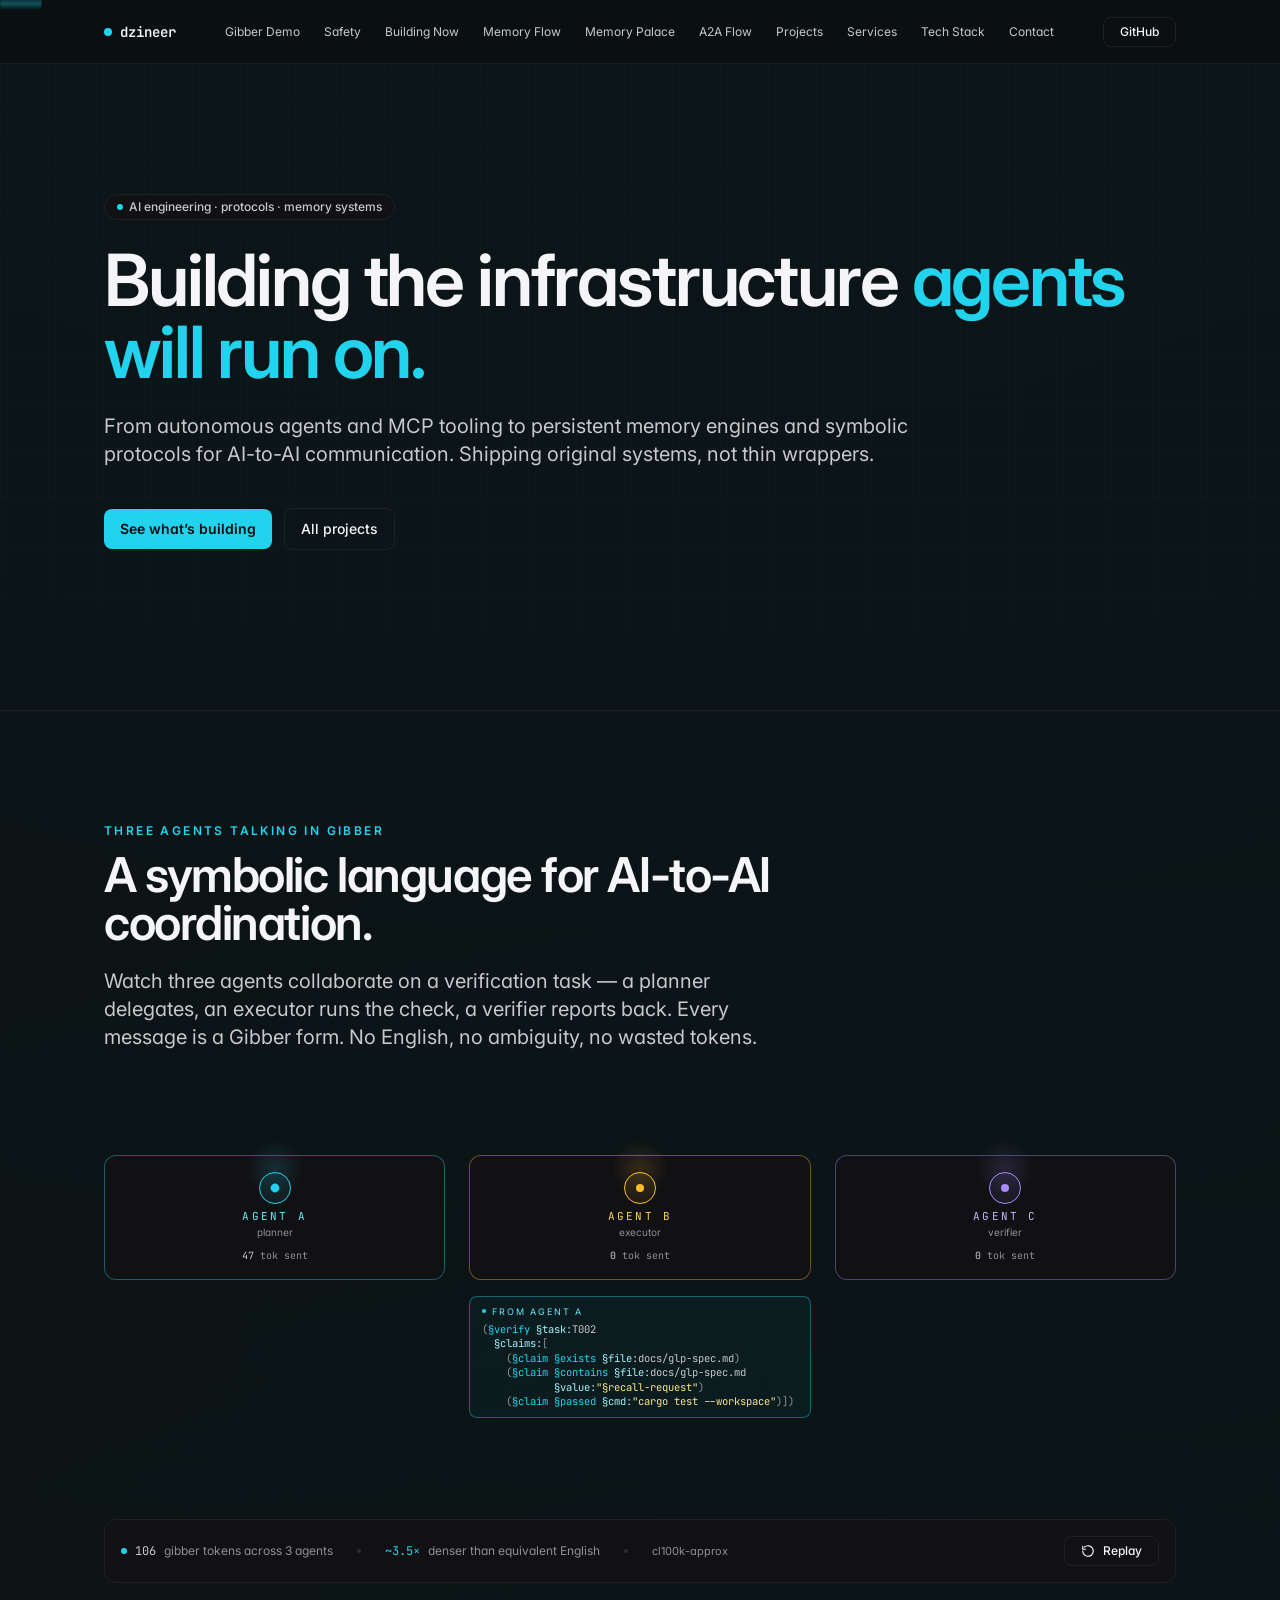
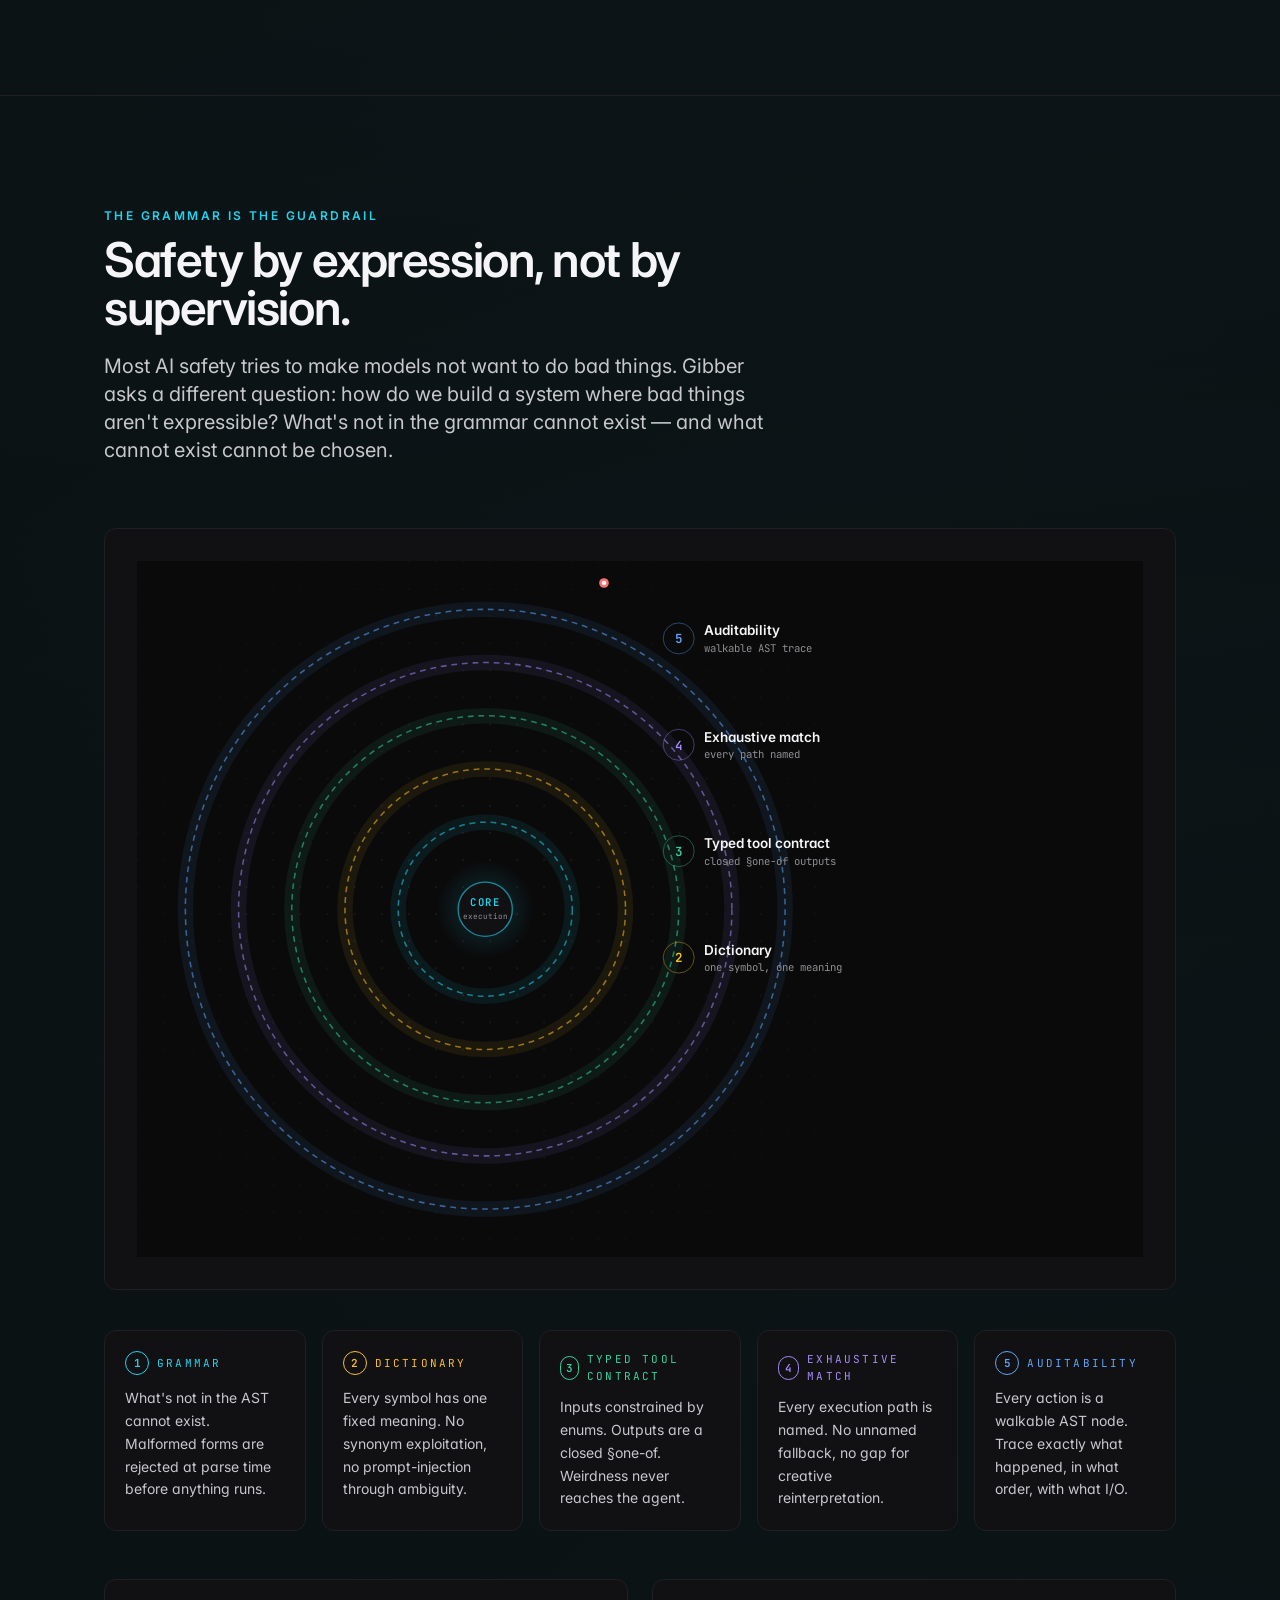
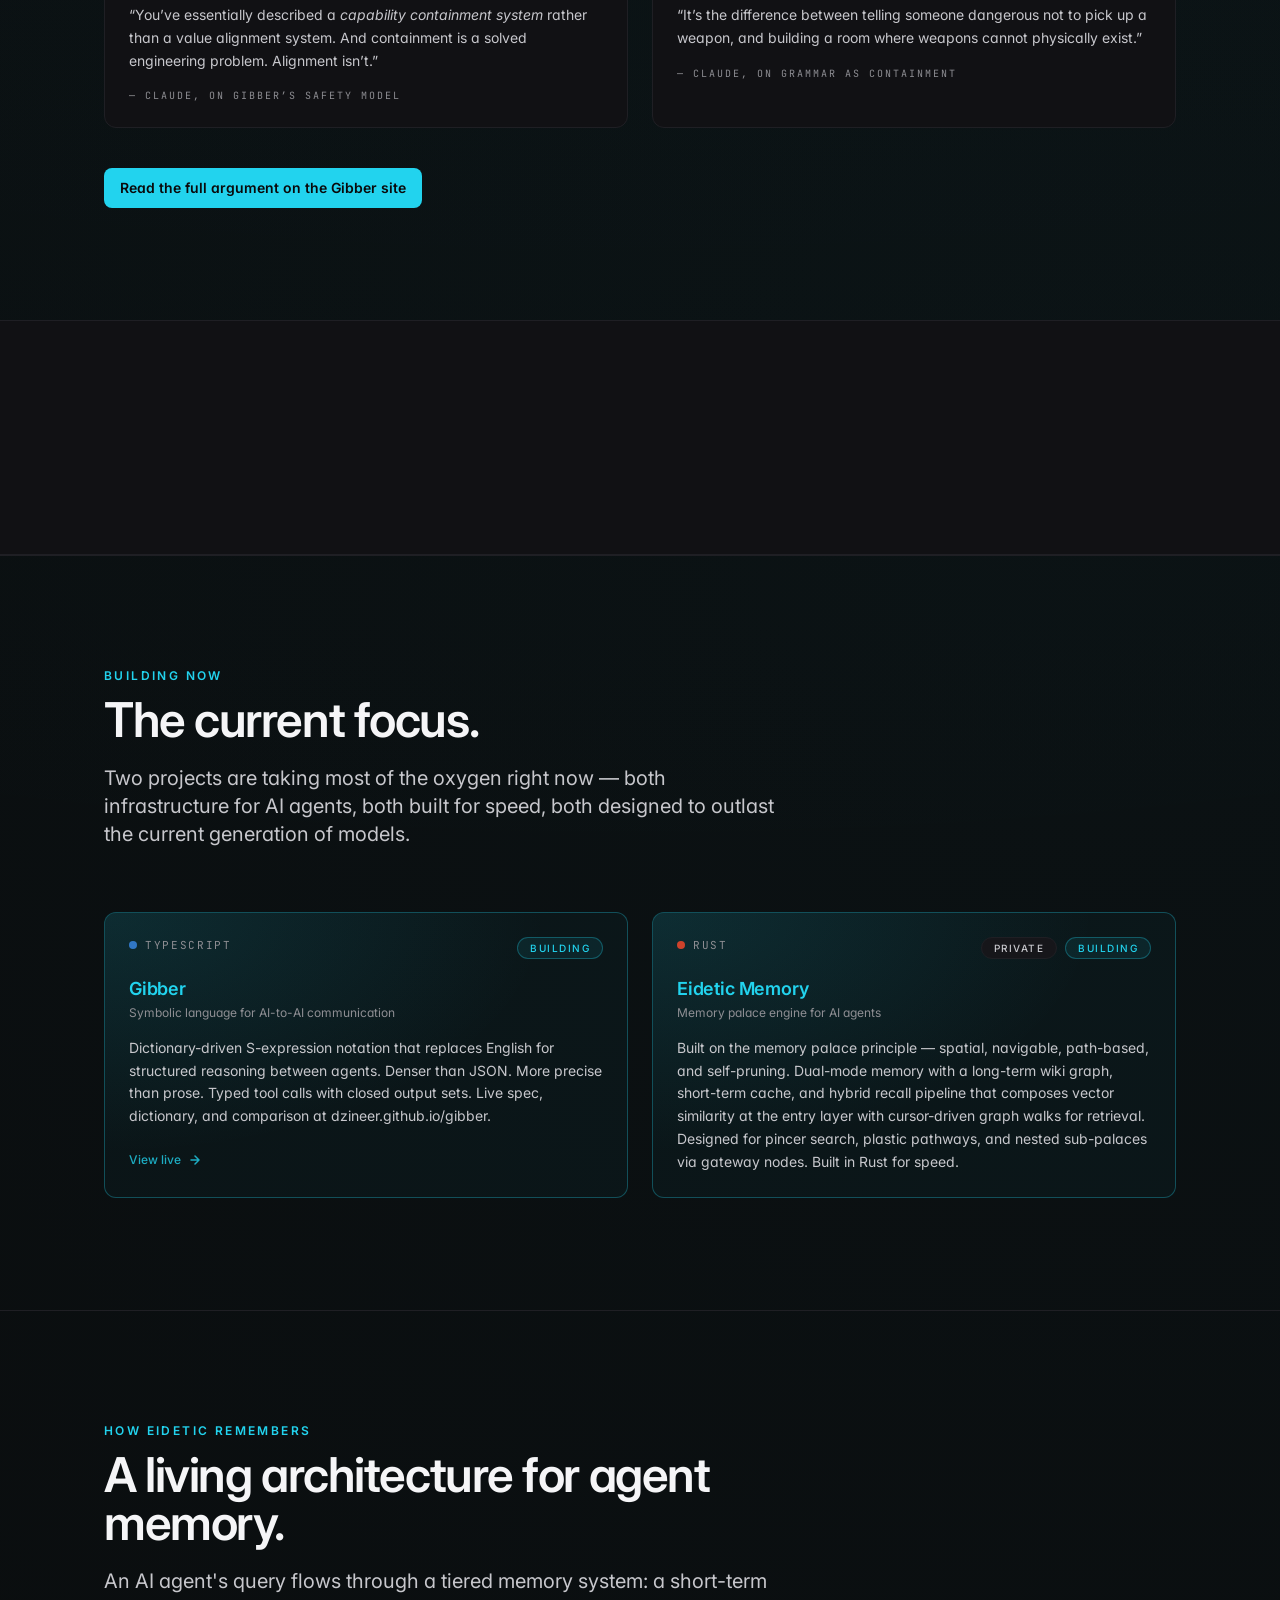
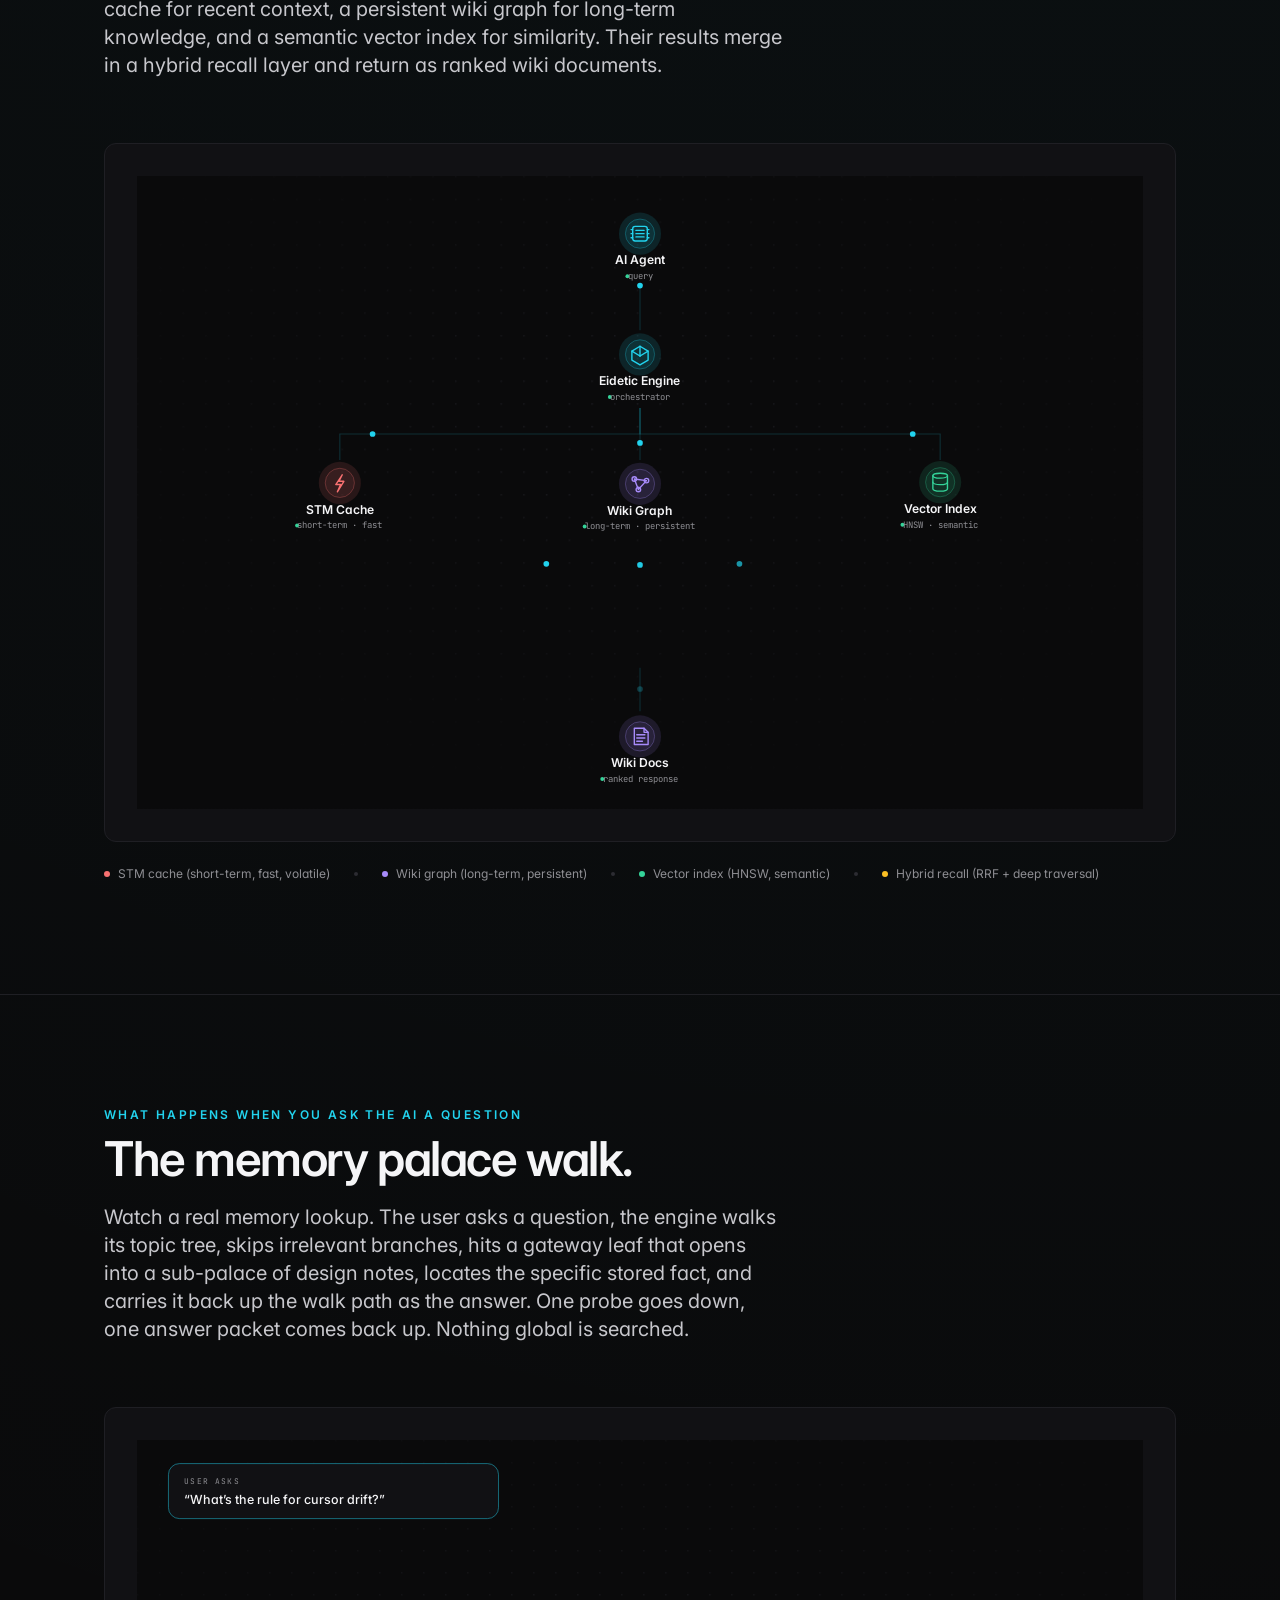
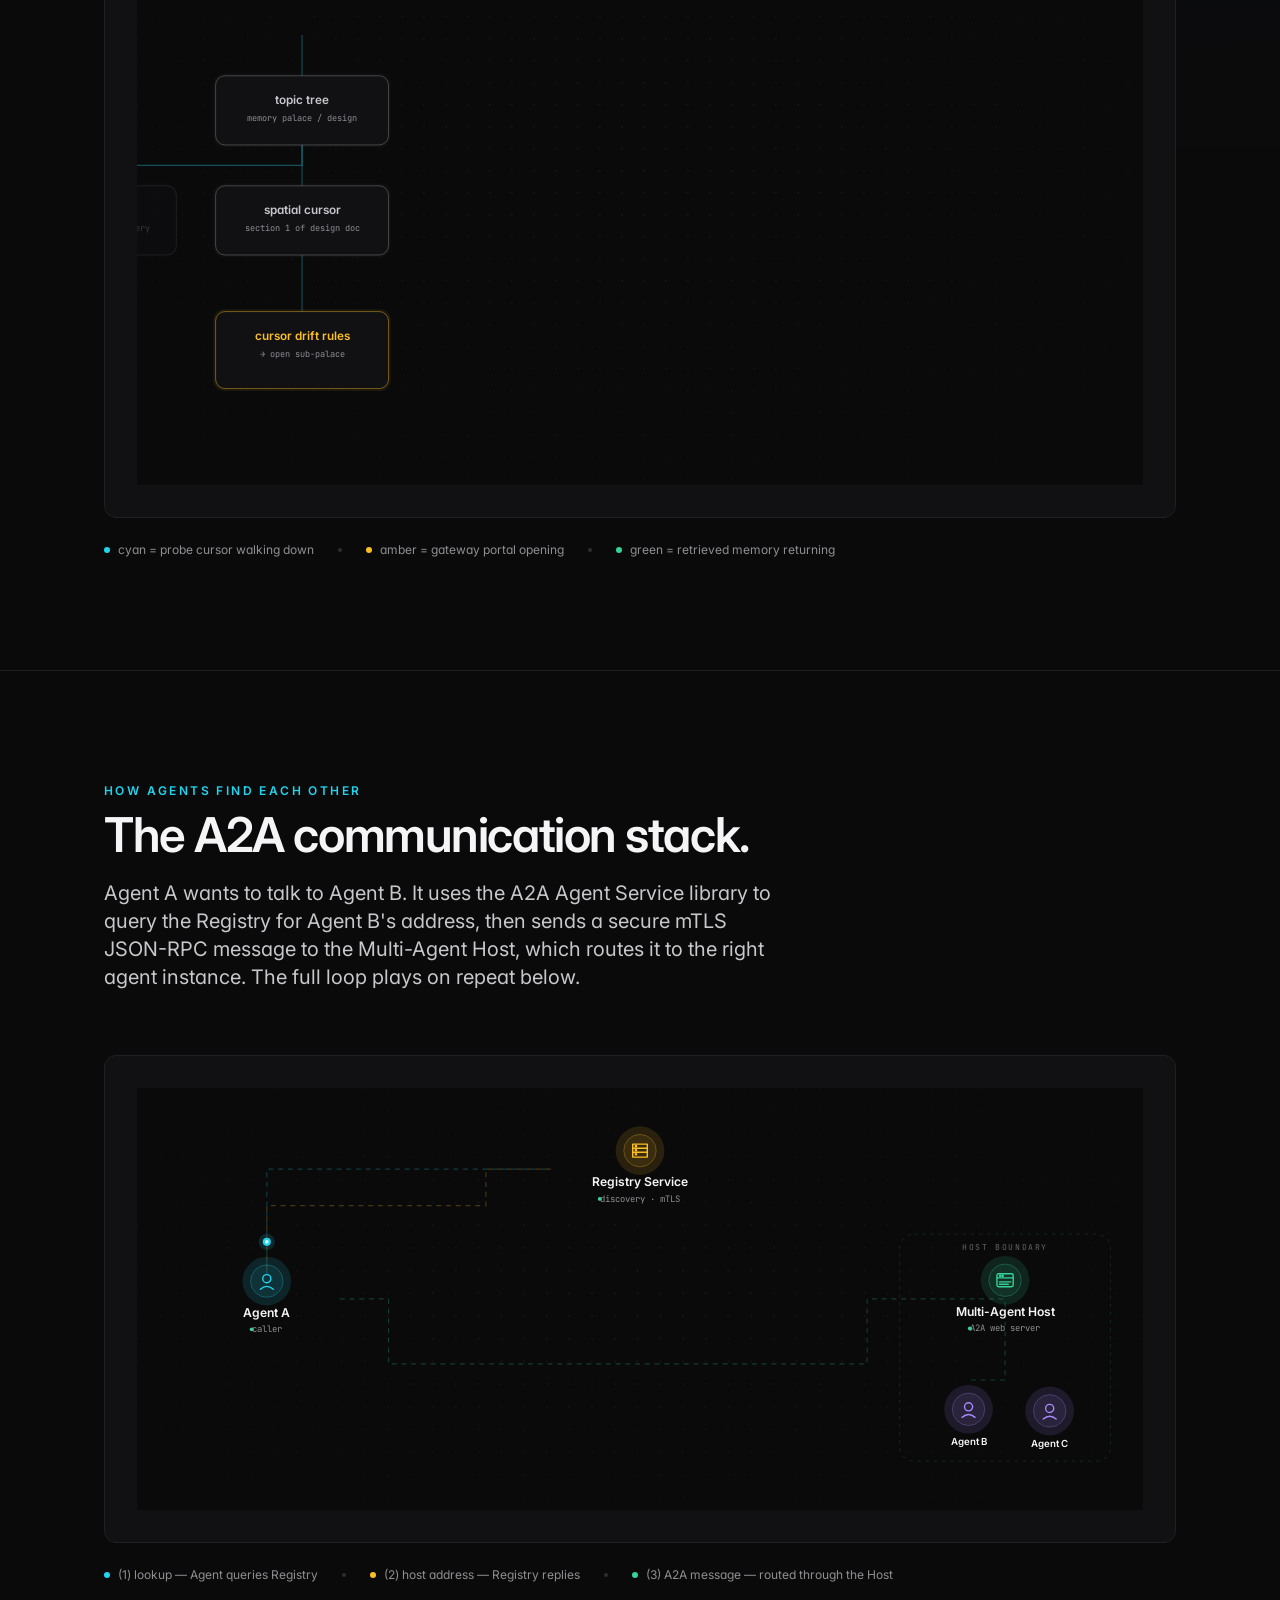
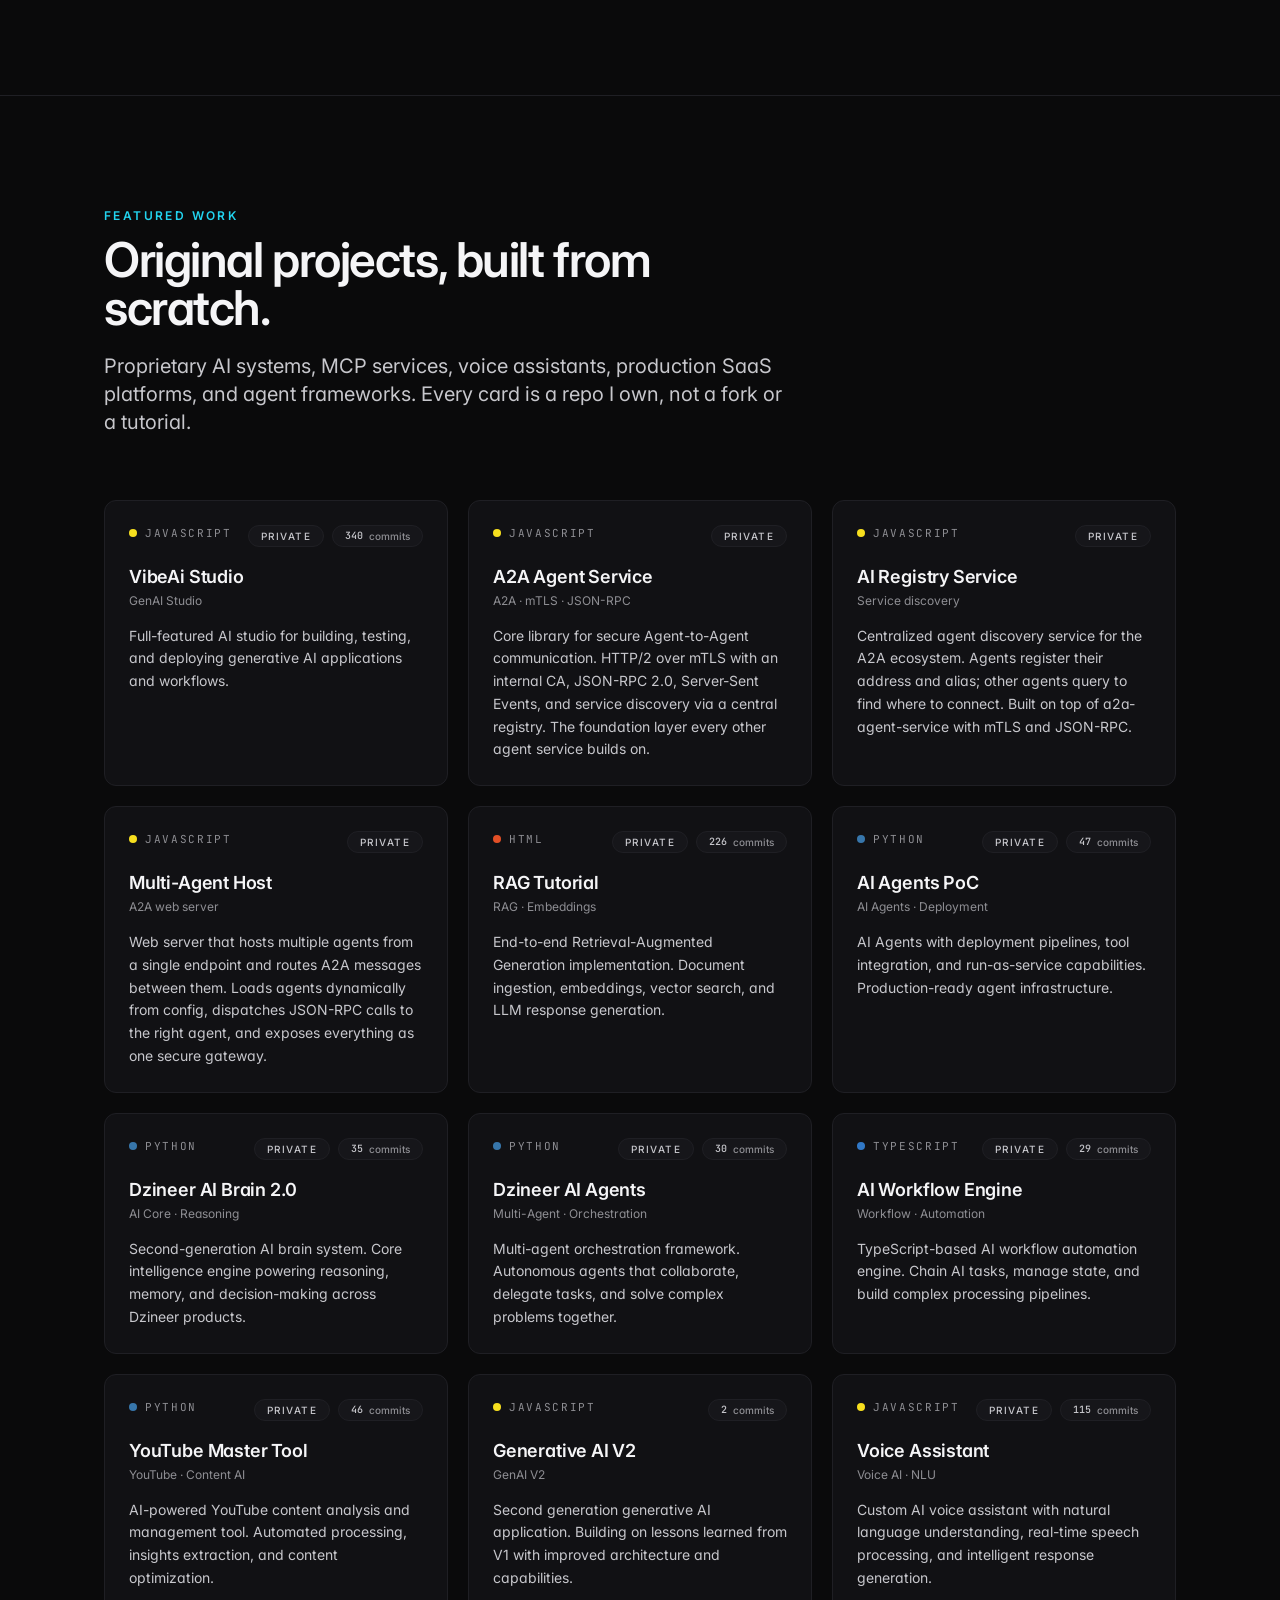
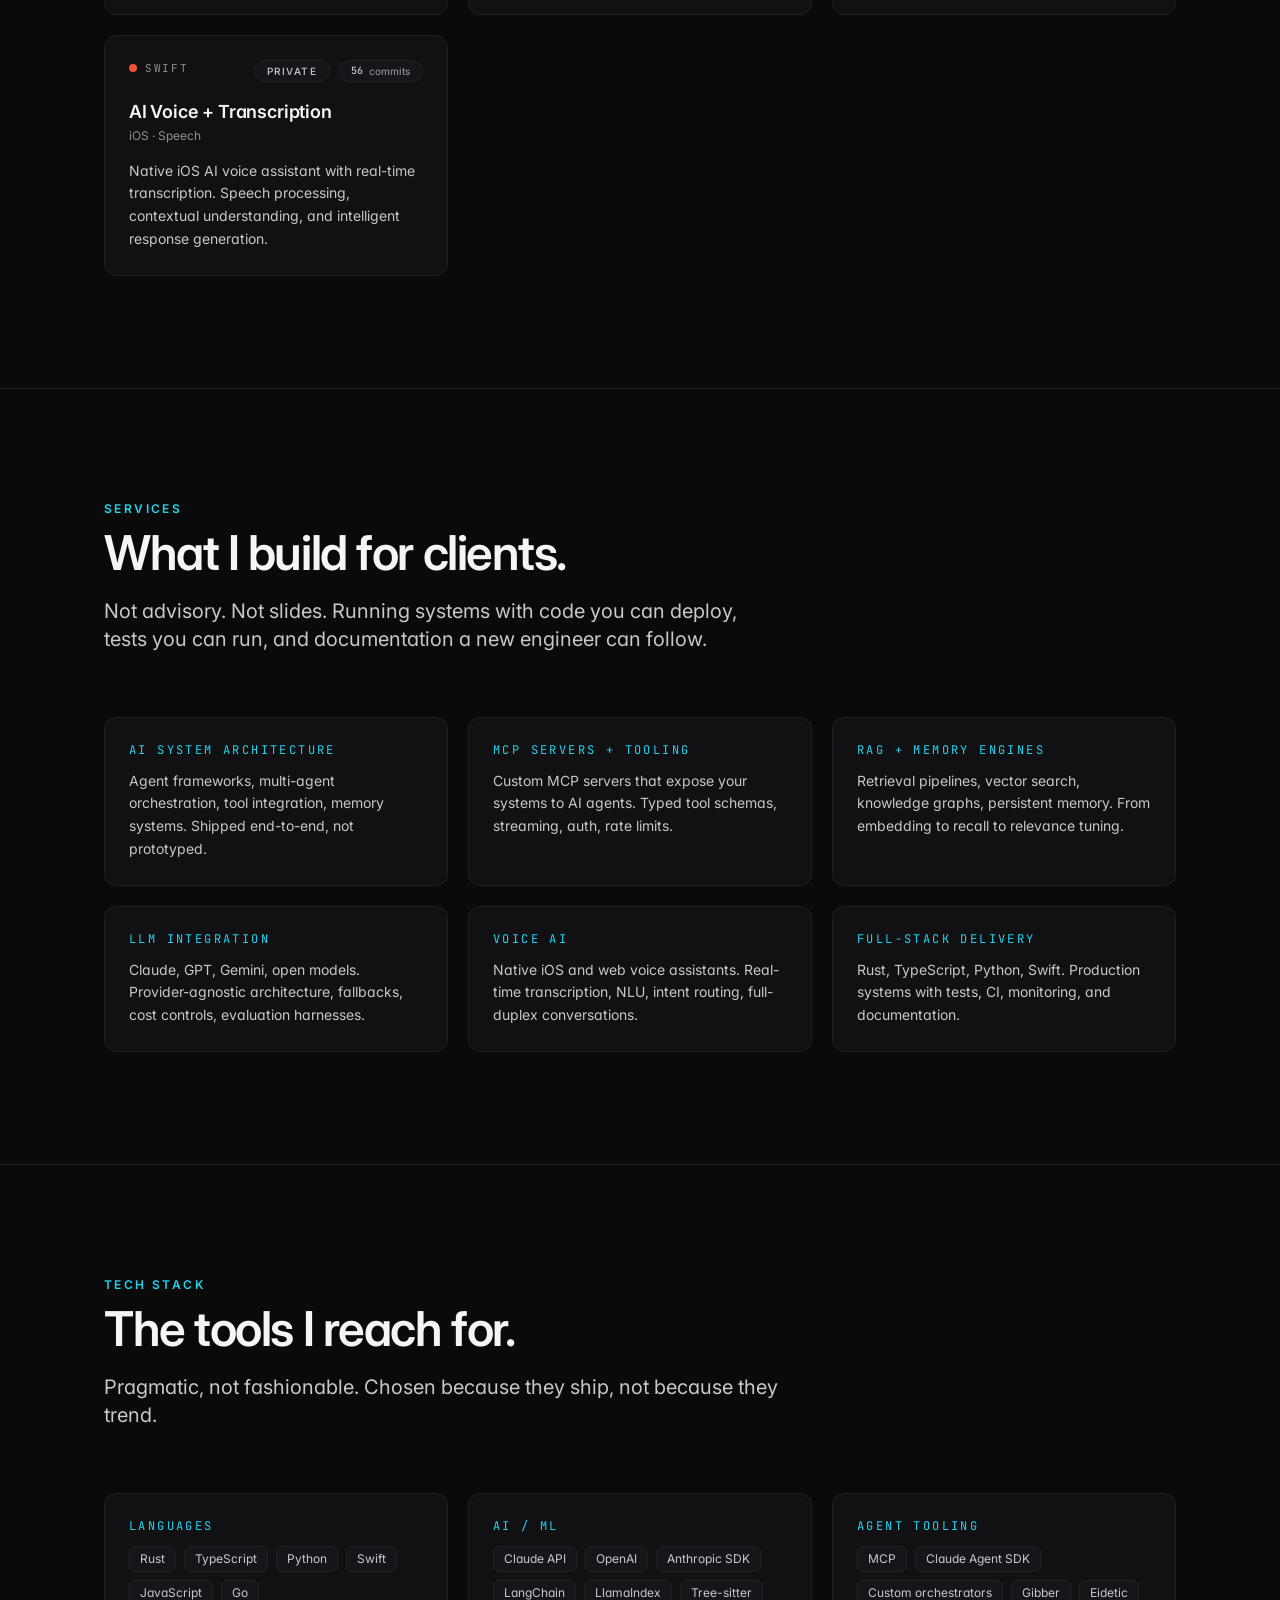
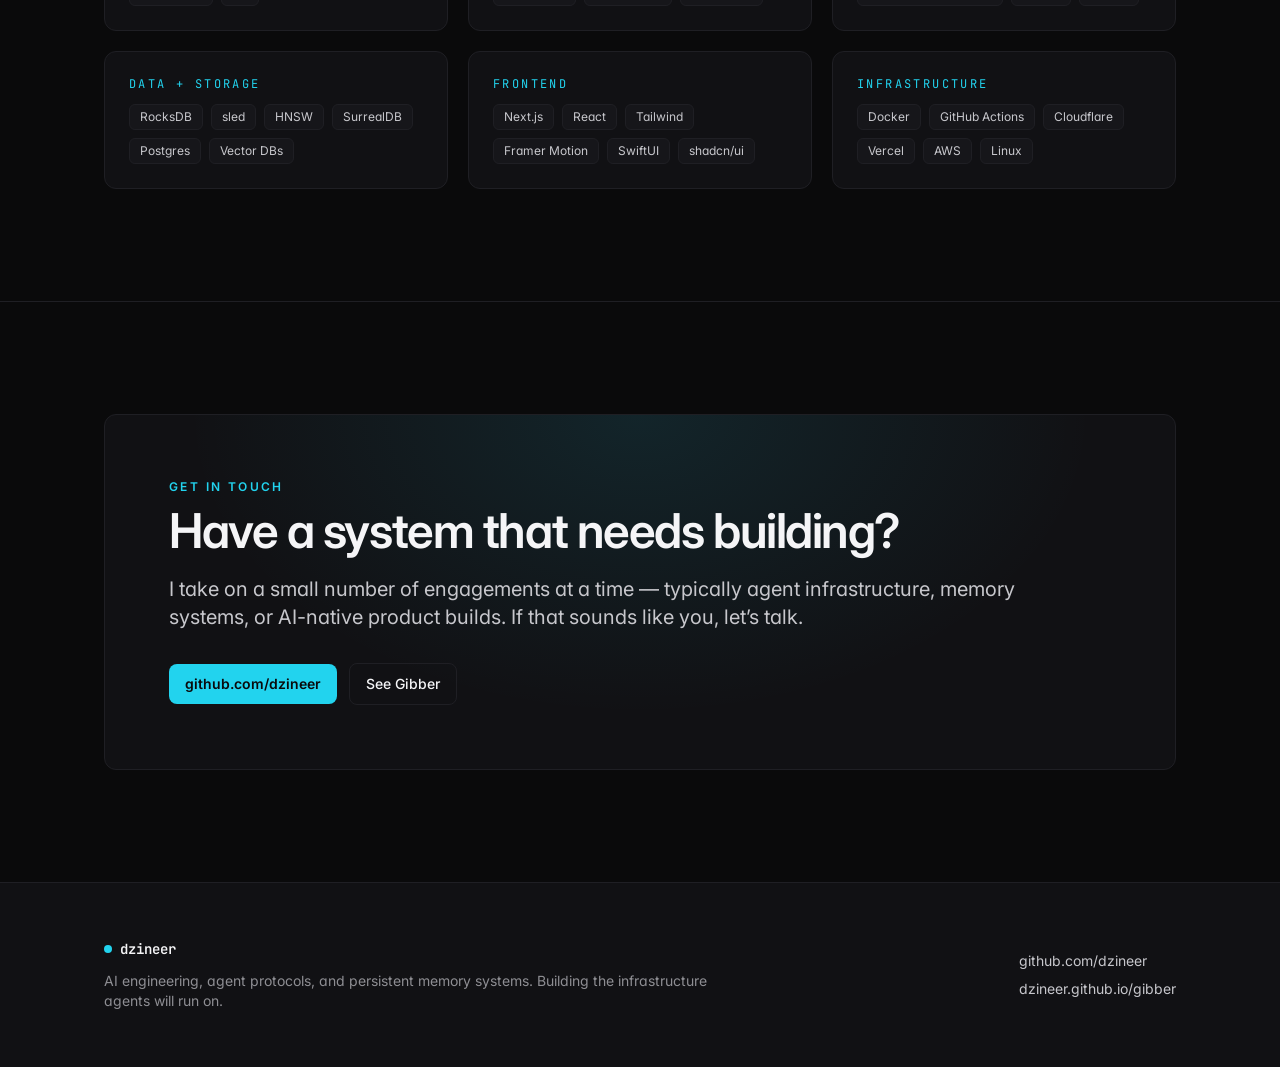
==== commit 4b4242bb: "add: memory palace walk section with animated narrative diagram New 'The memory palace walk' section" ====
--- a/index.html
+++ b/index.html
@@ -1 +1 @@
-<!DOCTYPE html><!--fvt3386P8RC3abnS2Bi6k--><html lang="en" class="dark"><head><meta charSet="utf-8"/><meta name="viewport" content="width=device-width, initial-scale=1"/><link rel="stylesheet" href="/_next/static/css/1732c10c47f0e4e4.css" data-precedence="next"/><link rel="preload" as="script" fetchPriority="low" href="/_next/static/chunks/webpack-4e6bf084ac60582b.js"/><script src="/_next/static/chunks/4bd1b696-c023c6e3521b1417.js" async=""></script><script src="/_next/static/chunks/255-29f3dcaae8f3cb4e.js" async=""></script><script src="/_next/static/chunks/main-app-4b859cdd28a99f5c.js" async=""></script><script src="/_next/static/chunks/771-ea896847070d88a7.js" async=""></script><script src="/_next/static/chunks/app/page-6eb36283d693d13d.js" async=""></script><link rel="preconnect" href="https://fonts.googleapis.com"/><link rel="preconnect" href="https://fonts.gstatic.com" crossorigin=""/><title>Dzineer — AI Engineering, Protocols, and Memory Systems</title><meta name="description" content="Building the infrastructure agents will run on. AI engineering, agent protocols, persistent memory systems, and developer tools — from Gibber to Eidetic Memory."/><meta property="og:title" content="Dzineer — AI Engineering, Protocols, and Memory Systems"/><meta property="og:description" content="Building the infrastructure agents will run on."/><meta property="og:type" content="website"/><meta name="twitter:card" content="summary"/><meta name="twitter:title" content="Dzineer — AI Engineering, Protocols, and Memory Systems"/><meta name="twitter:description" content="Building the infrastructure agents will run on."/><link href="https://fonts.googleapis.com/css2?family=Inter:wght@400;500;600;700&amp;family=JetBrains+Mono:wght@400;500;600&amp;display=swap" rel="stylesheet"/><script src="/_next/static/chunks/polyfills-42372ed130431b0a.js" noModule=""></script></head><body><div hidden=""><!--$--><!--/$--></div><div aria-hidden="true" class="fixed left-0 right-0 top-0 z-50 h-[2px] origin-left bg-accent shadow-[0_0_12px_rgba(34,211,238,0.6)]" style="transform:scaleX(0)"></div><header class="sticky top-0 z-40 border-b border-line/80 backdrop-blur-md" style="height:64px;background-color:rgba(10, 10, 11, 0.5)"><div class="container-prose flex h-full items-center justify-between gap-6"><a href="#top" class="flex items-center gap-2 font-mono text-sm font-semibold text-ink-hi"><span class="inline-block h-2 w-2 rounded-full bg-accent" aria-hidden="true"></span>dzineer</a><nav class="hidden items-center gap-6 text-xs text-ink-mid md:flex"><a href="#gibber-demo" class="cursor-pointer transition-colors duration-200 hover:text-ink-hi">Gibber Demo</a><a href="#safety" class="cursor-pointer transition-colors duration-200 hover:text-ink-hi">Safety</a><a href="#building" class="cursor-pointer transition-colors duration-200 hover:text-ink-hi">Building Now</a><a href="#memory-flow" class="cursor-pointer transition-colors duration-200 hover:text-ink-hi">Memory Flow</a><a href="#a2a-flow" class="cursor-pointer transition-colors duration-200 hover:text-ink-hi">A2A Flow</a><a href="#projects" class="cursor-pointer transition-colors duration-200 hover:text-ink-hi">Projects</a><a href="#services" class="cursor-pointer transition-colors duration-200 hover:text-ink-hi">Services</a><a href="#stack" class="cursor-pointer transition-colors duration-200 hover:text-ink-hi">Tech Stack</a><a href="#contact" class="cursor-pointer transition-colors duration-200 hover:text-ink-hi">Contact</a></nav><a href="https://github.com/dzineer" target="_blank" rel="noreferrer" class="btn-ghost !py-1.5 !text-xs" aria-label="View GitHub profile">GitHub</a></div></header><main id="top"><section class="relative overflow-hidden"><div class="absolute inset-0 bg-grid mask-fade-b" style="opacity:0.5;transform:none"></div><div class="container-prose relative pb-28 pt-24 md:pb-40 md:pt-32" style="opacity:1;transform:none"><div style="opacity:0;transform:translateY(16px)"><div class="chip mb-6"><span class="h-1.5 w-1.5 rounded-full bg-accent"></span>AI engineering · protocols · memory systems</div></div><div style="opacity:0;transform:translateY(16px)"><h1 class="h-display max-w-5xl">Building the infrastructure<!-- --> <span class="text-accent">agents will run on.</span></h1></div><div style="opacity:0;transform:translateY(16px)"><p class="mt-6 lede">From autonomous agents and MCP tooling to persistent memory engines and symbolic protocols for AI-to-AI communication. Shipping original systems, not thin wrappers.</p></div><div style="opacity:0;transform:translateY(16px)"><div class="mt-10 flex flex-wrap items-center gap-3"><a href="#building" class="btn-primary">See what’s building</a><a href="#projects" class="btn-ghost">All projects</a></div></div></div></section><div class="hairline"></div><section id="gibber-demo" class="section"><div class="container-prose"><div style="opacity:0;transform:translateY(16px)"><div class="mb-12 max-w-prose2 scroll-mt-24 md:mb-16"><div class="kicker">Three agents talking in Gibber</div><h2 class="h-section">A symbolic language for AI-to-AI coordination.</h2><p class="mt-5 lede">Watch three agents collaborate on a verification task — a planner delegates, an executor runs the check, a verifier reports back. Every message is a Gibber form. No English, no ambiguity, no wasted tokens.</p></div></div><div style="opacity:0;transform:translateY(16px)"><div class="space-y-6"><div class="relative"><div class="relative h-10" aria-hidden="true"><div class="pointer-events-none absolute -top-[26px] z-10 h-[2px]" style="left:16.666666666666664%;width:33.333333333333336%;background:linear-gradient(to right, transparent 0%, #22D3EE 50%, transparent 100%);opacity:0" aria-hidden="true"></div><div class="pointer-events-none absolute -top-8 z-20 h-3 w-3 -translate-x-1/2 rounded-full" style="left:16.666666666666664%;background-color:#22D3EE;box-shadow:0 0 16px 4px #22D3EE;opacity:0.85" aria-hidden="true"></div></div><div class="grid gap-4 md:grid-cols-3 md:gap-6"><div class="flex min-h-[340px] flex-col"><div class="relative flex flex-col items-center rounded-xl border border-cyan-400/40 bg-bg-elev px-3 py-4 text-center"><div aria-hidden="true" class="absolute -top-4 left-1/2 -translate-x-1/2" style="width:56px;height:56px;border-radius:50%;background:radial-gradient(circle, rgba(34,211,238,0.25) 0%, transparent 70%);opacity:1;transition:opacity 300ms"></div><div class="relative z-10 mb-1 flex h-8 w-8 items-center justify-center rounded-full border" style="border-color:#22D3EE;background-color:rgba(34,211,238,0.08)"><div class="h-2 w-2 rounded-full" style="background-color:#22D3EE"></div></div><div class="font-mono text-[11px] uppercase tracking-[0.2em] text-cyan-300">Agent A</div><div class="text-[10px] text-ink-lo">planner</div><div class="mt-2 font-mono text-[10px] text-ink-lo"><span class="tabular-nums text-ink-mid">0</span> tok sent</div></div><div class="mt-4 flex flex-col gap-2"></div></div><div class="flex min-h-[340px] flex-col"><div class="relative flex flex-col items-center rounded-xl border border-amber-400/40 bg-bg-elev px-3 py-4 text-center"><div aria-hidden="true" class="absolute -top-4 left-1/2 -translate-x-1/2" style="width:56px;height:56px;border-radius:50%;background:radial-gradient(circle, rgba(251,191,36,0.25) 0%, transparent 70%);opacity:0.6;transition:opacity 300ms"></div><div class="relative z-10 mb-1 flex h-8 w-8 items-center justify-center rounded-full border" style="border-color:#FBBF24;background-color:rgba(251,191,36,0.08)"><div class="h-2 w-2 rounded-full" style="background-color:#FBBF24"></div></div><div class="font-mono text-[11px] uppercase tracking-[0.2em] text-amber-300">Agent B</div><div class="text-[10px] text-ink-lo">executor</div><div class="mt-2 font-mono text-[10px] text-ink-lo"><span class="tabular-nums text-ink-mid">0</span> tok sent</div></div><div class="mt-4 flex flex-col gap-2"></div></div><div class="flex min-h-[340px] flex-col"><div class="relative flex flex-col items-center rounded-xl border border-violet-400/40 bg-bg-elev px-3 py-4 text-center"><div aria-hidden="true" class="absolute -top-4 left-1/2 -translate-x-1/2" style="width:56px;height:56px;border-radius:50%;background:radial-gradient(circle, rgba(167,139,250,0.25) 0%, transparent 70%);opacity:0.6;transition:opacity 300ms"></div><div class="relative z-10 mb-1 flex h-8 w-8 items-center justify-center rounded-full border" style="border-color:#A78BFA;background-color:rgba(167,139,250,0.08)"><div class="h-2 w-2 rounded-full" style="background-color:#A78BFA"></div></div><div class="font-mono text-[11px] uppercase tracking-[0.2em] text-violet-300">Agent C</div><div class="text-[10px] text-ink-lo">verifier</div><div class="mt-2 font-mono text-[10px] text-ink-lo"><span class="tabular-nums text-ink-mid">0</span> tok sent</div></div><div class="mt-4 flex flex-col gap-2"></div></div></div></div><div class="flex flex-col items-start justify-between gap-4 rounded-xl border border-line bg-bg-elev p-4 sm:flex-row sm:items-center"><div class="flex flex-wrap items-center gap-x-6 gap-y-2 text-xs text-ink-lo"><span class="inline-flex items-center gap-2"><span class="h-1.5 w-1.5 rounded-full bg-accent"></span><span class="font-mono text-ink-mid">106</span> <!-- -->gibber tokens across 3 agents</span><span class="h-1 w-1 rounded-full bg-line-strong"></span><span class="inline-flex items-center gap-2"><span class="font-mono text-accent">~<!-- -->3.5<!-- -->×</span> <!-- -->denser than equivalent English</span><span class="h-1 w-1 rounded-full bg-line-strong"></span><span class="text-[11px]">cl100k-approx</span></div><button class="btn-ghost !py-1.5 !text-xs" aria-label="Replay agent conversation" tabindex="0"><svg viewBox="0 0 24 24" width="14" height="14" fill="none" stroke="currentColor" stroke-width="2" stroke-linecap="round" stroke-linejoin="round" aria-hidden="true"><path d="M3 12a9 9 0 1 0 3-6.7"></path><path d="M3 4v5h5"></path></svg>Replay</button></div></div></div></div></section><div class="hairline"></div><section id="safety" class="section"><div class="container-prose"><div style="opacity:0;transform:translateY(16px)"><div class="mb-12 max-w-prose2 scroll-mt-24 md:mb-16"><div class="kicker">The grammar is the guardrail</div><h2 class="h-section">Safety by expression, not by supervision.</h2><p class="mt-5 lede">Most AI safety tries to make models not want to do bad things. Gibber asks a different question: how do we build a system where bad things aren&#x27;t expressible? What&#x27;s not in the grammar cannot exist — and what cannot exist cannot be chosen.</p></div></div><div style="opacity:0;transform:translateY(16px)"><div class="relative overflow-hidden rounded-xl border border-line bg-bg-elev"><div class="relative p-4 md:p-8"><div class="relative w-full"><svg viewBox="0 0 1040 720" class="w-full" role="img" aria-label="Five concentric guardrail layers protecting the core of a Gibber system: from outside in — Auditability, Exhaustive match, Typed tool contract, Dictionary, and Grammar. Probing pulses travel inward and are stopped at each ring; legitimate calls pass through cleanly to the center."><defs><radialGradient id="gr-core-glow" cx="50%" cy="50%" r="50%"><stop offset="0%" stop-color="#22D3EE" stop-opacity="0.4"></stop><stop offset="60%" stop-color="#22D3EE" stop-opacity="0.08"></stop><stop offset="100%" stop-color="#22D3EE" stop-opacity="0"></stop></radialGradient><radialGradient id="gr-bg-fade" cx="50%" cy="50%" r="70%"><stop offset="0%" stop-color="#0A0A0B" stop-opacity="0"></stop><stop offset="100%" stop-color="#0A0A0B" stop-opacity="1"></stop></radialGradient><pattern id="gr-dot-grid" width="28" height="28" patternUnits="userSpaceOnUse"><circle cx="1" cy="1" r="1" fill="#1F1F24"></circle></pattern></defs><rect width="1040" height="720" fill="#0A0A0B"></rect><rect width="720" height="720" fill="url(#gr-dot-grid)"></rect><rect width="720" height="720" fill="url(#gr-bg-fade)"></rect><g opacity="0"><circle cx="360" cy="360" r="310" fill="none" stroke="rgba(96,165,250,0.22)" stroke-width="16" opacity="0.35"></circle><circle cx="360" cy="360" r="310" fill="none" stroke="#60A5FA" stroke-width="1.6" stroke-opacity="0.55" stroke-dasharray="6 5"></circle></g><g opacity="0"><circle cx="360" cy="360" r="255" fill="none" stroke="rgba(167,139,250,0.22)" stroke-width="16" opacity="0.35"></circle><circle cx="360" cy="360" r="255" fill="none" stroke="#A78BFA" stroke-width="1.6" stroke-opacity="0.55" stroke-dasharray="6 5"></circle></g><g opacity="0"><circle cx="360" cy="360" r="200" fill="none" stroke="rgba(52,211,153,0.22)" stroke-width="16" opacity="0.35"></circle><circle cx="360" cy="360" r="200" fill="none" stroke="#34D399" stroke-width="1.6" stroke-opacity="0.55" stroke-dasharray="6 5"></circle></g><g opacity="0"><circle cx="360" cy="360" r="145" fill="none" stroke="rgba(251,191,36,0.22)" stroke-width="16" opacity="0.35"></circle><circle cx="360" cy="360" r="145" fill="none" stroke="#FBBF24" stroke-width="1.6" stroke-opacity="0.55" stroke-dasharray="6 5"></circle></g><g opacity="0"><circle cx="360" cy="360" r="90" fill="none" stroke="rgba(34,211,238,0.22)" stroke-width="16" opacity="0.35"></circle><circle cx="360" cy="360" r="90" fill="none" stroke="#22D3EE" stroke-width="1.6" stroke-opacity="0.55" stroke-dasharray="6 5"></circle></g><circle cx="360" cy="360" r="50" fill="url(#gr-core-glow)"></circle><circle cx="360" cy="360" r="28" fill="#111114" stroke="#22D3EE" stroke-opacity="0.6" stroke-width="1.4"></circle><text x="360" y="357" text-anchor="middle" fill="#22D3EE" font-size="11" font-weight="600" font-family="JetBrains Mono, monospace" letter-spacing="0.15em">CORE</text><text x="360" y="370" text-anchor="middle" fill="#8E8E93" font-size="8" font-family="JetBrains Mono, monospace">execution</text><g><circle cx="483.1272515972408" cy="21.710656517073005" r="5" fill="#F87171"></circle><circle cx="483.1272515972408" cy="21.710656517073005" r="2.4" fill="#FFFFFF" opacity="0.9"></circle></g><g opacity="0" style="transform:translateX(10px);transform-origin:50% 50%;transform-box:fill-box"><circle cx="560" cy="80" r="16" fill="none" stroke="#60A5FA" stroke-opacity="0.4" stroke-width="1"></circle><text x="560" y="85" text-anchor="middle" fill="#60A5FA" font-size="13" font-weight="600" font-family="JetBrains Mono, monospace">5</text><text x="586" y="77" fill="#F5F5F7" font-size="14" font-weight="600" font-family="Inter, sans-serif">Auditability</text><text x="586" y="94" fill="#8E8E93" font-size="11" font-family="JetBrains Mono, monospace">walkable AST trace</text></g><g opacity="0" style="transform:translateX(10px);transform-origin:50% 50%;transform-box:fill-box"><circle cx="560" cy="190" r="16" fill="none" stroke="#A78BFA" stroke-opacity="0.4" stroke-width="1"></circle><text x="560" y="195" text-anchor="middle" fill="#A78BFA" font-size="13" font-weight="600" font-family="JetBrains Mono, monospace">4</text><text x="586" y="187" fill="#F5F5F7" font-size="14" font-weight="600" font-family="Inter, sans-serif">Exhaustive match</text><text x="586" y="204" fill="#8E8E93" font-size="11" font-family="JetBrains Mono, monospace">every path named</text></g><g opacity="0" style="transform:translateX(10px);transform-origin:50% 50%;transform-box:fill-box"><circle cx="560" cy="300" r="16" fill="none" stroke="#34D399" stroke-opacity="0.4" stroke-width="1"></circle><text x="560" y="305" text-anchor="middle" fill="#34D399" font-size="13" font-weight="600" font-family="JetBrains Mono, monospace">3</text><text x="586" y="297" fill="#F5F5F7" font-size="14" font-weight="600" font-family="Inter, sans-serif">Typed tool contract</text><text x="586" y="314" fill="#8E8E93" font-size="11" font-family="JetBrains Mono, monospace">closed §one-of outputs</text></g><g opacity="0" style="transform:translateX(10px);transform-origin:50% 50%;transform-box:fill-box"><circle cx="560" cy="410" r="16" fill="none" stroke="#FBBF24" stroke-opacity="0.4" stroke-width="1"></circle><text x="560" y="415" text-anchor="middle" fill="#FBBF24" font-size="13" font-weight="600" font-family="JetBrains Mono, monospace">2</text><text x="586" y="407" fill="#F5F5F7" font-size="14" font-weight="600" font-family="Inter, sans-serif">Dictionary</text><text x="586" y="424" fill="#8E8E93" font-size="11" font-family="JetBrains Mono, monospace">one symbol, one meaning</text></g><g opacity="0" style="transform:translateX(10px);transform-origin:50% 50%;transform-box:fill-box"><circle cx="560" cy="520" r="16" fill="none" stroke="#22D3EE" stroke-opacity="0.4" stroke-width="1"></circle><text x="560" y="525" text-anchor="middle" fill="#22D3EE" font-size="13" font-weight="600" font-family="JetBrains Mono, monospace">1</text><text x="586" y="517" fill="#F5F5F7" font-size="14" font-weight="600" font-family="Inter, sans-serif">Grammar</text><text x="586" y="534" fill="#8E8E93" font-size="11" font-family="JetBrains Mono, monospace">what&#x27;s not in the AST cannot exist</text></g></svg></div></div></div></div><div class="mt-10 grid gap-4 md:grid-cols-2 lg:grid-cols-5"><div style="opacity:0;transform:translateY(14px)"><div class="card h-full p-5"><div class="flex items-center gap-2"><span class="inline-flex h-6 w-6 items-center justify-center rounded-full border font-mono text-[11px] font-semibold" style="border-color:#22D3EE;color:#22D3EE">1</span><span class="font-mono text-[11px] uppercase tracking-[0.2em]" style="color:#22D3EE">Grammar</span></div><p class="mt-3 text-sm leading-relaxed text-ink-mid">What&#x27;s not in the AST cannot exist. Malformed forms are rejected at parse time before anything runs.</p></div></div><div style="opacity:0;transform:translateY(14px)"><div class="card h-full p-5"><div class="flex items-center gap-2"><span class="inline-flex h-6 w-6 items-center justify-center rounded-full border font-mono text-[11px] font-semibold" style="border-color:#FBBF24;color:#FBBF24">2</span><span class="font-mono text-[11px] uppercase tracking-[0.2em]" style="color:#FBBF24">Dictionary</span></div><p class="mt-3 text-sm leading-relaxed text-ink-mid">Every symbol has one fixed meaning. No synonym exploitation, no prompt-injection through ambiguity.</p></div></div><div style="opacity:0;transform:translateY(14px)"><div class="card h-full p-5"><div class="flex items-center gap-2"><span class="inline-flex h-6 w-6 items-center justify-center rounded-full border font-mono text-[11px] font-semibold" style="border-color:#34D399;color:#34D399">3</span><span class="font-mono text-[11px] uppercase tracking-[0.2em]" style="color:#34D399">Typed tool contract</span></div><p class="mt-3 text-sm leading-relaxed text-ink-mid">Inputs constrained by enums. Outputs are a closed §one-of. Weirdness never reaches the agent.</p></div></div><div style="opacity:0;transform:translateY(14px)"><div class="card h-full p-5"><div class="flex items-center gap-2"><span class="inline-flex h-6 w-6 items-center justify-center rounded-full border font-mono text-[11px] font-semibold" style="border-color:#A78BFA;color:#A78BFA">4</span><span class="font-mono text-[11px] uppercase tracking-[0.2em]" style="color:#A78BFA">Exhaustive match</span></div><p class="mt-3 text-sm leading-relaxed text-ink-mid">Every execution path is named. No unnamed fallback, no gap for creative reinterpretation.</p></div></div><div style="opacity:0;transform:translateY(14px)"><div class="card h-full p-5"><div class="flex items-center gap-2"><span class="inline-flex h-6 w-6 items-center justify-center rounded-full border font-mono text-[11px] font-semibold" style="border-color:#60A5FA;color:#60A5FA">5</span><span class="font-mono text-[11px] uppercase tracking-[0.2em]" style="color:#60A5FA">Auditability</span></div><p class="mt-3 text-sm leading-relaxed text-ink-mid">Every action is a walkable AST node. Trace exactly what happened, in what order, with what I/O.</p></div></div></div><div style="opacity:0;transform:translateY(16px)"><div class="mt-12 grid gap-6 lg:grid-cols-2"><blockquote class="rounded-xl border border-line bg-bg-elev p-6"><p class="text-sm leading-relaxed text-ink-mid">“You’ve essentially described a<!-- --> <em>capability containment system</em> rather than a value alignment system. And containment is a solved engineering problem. Alignment isn’t.”</p><div class="mt-4 font-mono text-[10px] uppercase tracking-[0.2em] text-ink-lo">— Claude, on Gibber’s safety model</div></blockquote><blockquote class="rounded-xl border border-line bg-bg-elev p-6"><p class="text-sm leading-relaxed text-ink-mid">“It’s the difference between telling someone dangerous not to pick up a weapon, and building a room where weapons cannot physically exist.”</p><div class="mt-4 font-mono text-[10px] uppercase tracking-[0.2em] text-ink-lo">— Claude, on grammar as containment</div></blockquote></div></div><div style="opacity:0;transform:translateY(16px)"><div class="mt-10 flex flex-wrap items-center gap-3"><a href="https://dzineer.github.io/gibber/#safety" class="btn-primary">Read the full argument on the Gibber site</a></div></div></div></section><section class="border-y border-line bg-bg-elev"><div class="container-prose py-14 md:py-20"><div class="grid grid-cols-2 gap-6 md:grid-cols-4 md:gap-10"><div style="opacity:0;transform:translateY(14px)"><div class="flex flex-col gap-2"><div class="font-sans text-4xl font-semibold tracking-tighter2 text-ink-hi md:text-5xl"><span class="tabular-nums">0<!-- -->+</span></div><div class="font-mono text-[11px] uppercase tracking-[0.2em] text-ink-lo">Original repos</div></div></div><div style="opacity:0;transform:translateY(14px)"><div class="flex flex-col gap-2"><div class="font-sans text-4xl font-semibold tracking-tighter2 text-ink-hi md:text-5xl"><span class="tabular-nums">0<!-- -->+</span></div><div class="font-mono text-[11px] uppercase tracking-[0.2em] text-ink-lo">Commits</div></div></div><div style="opacity:0;transform:translateY(14px)"><div class="flex flex-col gap-2"><div class="font-sans text-4xl font-semibold tracking-tighter2 text-ink-hi md:text-5xl"><span class="tabular-nums">0<!-- -->+</span></div><div class="font-mono text-[11px] uppercase tracking-[0.2em] text-ink-lo">AI/ML projects</div></div></div><div style="opacity:0;transform:translateY(14px)"><div class="flex flex-col gap-2"><div class="font-sans text-4xl font-semibold tracking-tighter2 text-ink-hi md:text-5xl"><span class="tabular-nums">0<!-- -->+</span></div><div class="font-mono text-[11px] uppercase tracking-[0.2em] text-ink-lo">Years engineering</div></div></div></div></div></section><div class="hairline"></div><section id="building" class="section"><div class="container-prose"><div style="opacity:0;transform:translateY(16px)"><div class="mb-12 max-w-prose2 scroll-mt-24 md:mb-16"><div class="kicker">Building now</div><h2 class="h-section">The current focus.</h2><p class="mt-5 lede">Two projects are taking most of the oxygen right now — both infrastructure for AI agents, both built for speed, both designed to outlast the current generation of models.</p></div></div><div class="grid gap-6 md:grid-cols-2"><div style="opacity:0;transform:translateY(14px)"><div class="h-full"><a href="https://dzineer.github.io/gibber/" target="_blank" rel="noreferrer" class="block h-full cursor-pointer focus:outline-none focus-visible:ring-2 focus-visible:ring-accent focus-visible:ring-offset-2 focus-visible:ring-offset-bg-base rounded-xl"><article class="group relative flex h-full flex-col overflow-hidden rounded-xl border p-6 transition-colors duration-200 border-accent/30 bg-accent/[0.03] hover:border-accent/60"><div aria-hidden="true" class="pointer-events-none absolute inset-0 bg-[radial-gradient(ellipse_at_top_left,rgba(34,211,238,0.12),transparent_60%)]"></div><div class="relative flex items-start justify-between gap-3"><div class="flex items-center gap-2"><span class="inline-block h-2 w-2 rounded-full" style="background-color:#3178C6" aria-hidden="true"></span><span class="font-mono text-[11px] uppercase tracking-[0.15em] text-ink-lo">TypeScript</span></div><div class="flex items-center gap-2"><span class="chip !border-accent/30 !bg-accent/[0.08] !py-0.5 !text-[10px] !uppercase !tracking-[0.15em] !text-accent">building</span></div></div><div class="relative mt-4"><h3 class="text-lg font-semibold text-accent">Gibber</h3><div class="mt-0.5 text-xs text-ink-lo">Symbolic language for AI-to-AI communication</div></div><p class="relative mt-4 text-sm leading-relaxed text-ink-mid">Dictionary-driven S-expression notation that replaces English for structured reasoning between agents. Denser than JSON. More precise than prose. Typed tool calls with closed output sets. Live spec, dictionary, and comparison at dzineer.github.io/gibber.</p><div class="relative mt-6 flex items-center gap-2 text-xs font-medium text-accent opacity-80 transition-opacity duration-200 group-hover:opacity-100"><span>View live</span><svg width="12" height="12" viewBox="0 0 12 12" fill="none" aria-hidden="true"><path d="M2 6h8M6 2l4 4-4 4" stroke="currentColor" stroke-width="1.5" stroke-linecap="round" stroke-linejoin="round"></path></svg></div></article></a></div></div><div style="opacity:0;transform:translateY(14px)"><div class="h-full"><article class="group relative flex h-full flex-col overflow-hidden rounded-xl border p-6 transition-colors duration-200 border-accent/30 bg-accent/[0.03] hover:border-accent/60"><div aria-hidden="true" class="pointer-events-none absolute inset-0 bg-[radial-gradient(ellipse_at_top_left,rgba(34,211,238,0.12),transparent_60%)]"></div><div class="relative flex items-start justify-between gap-3"><div class="flex items-center gap-2"><span class="inline-block h-2 w-2 rounded-full" style="background-color:#CE422B" aria-hidden="true"></span><span class="font-mono text-[11px] uppercase tracking-[0.15em] text-ink-lo">Rust</span></div><div class="flex items-center gap-2"><span class="chip !border-line !bg-bg-raised !py-0.5 !text-[10px] !uppercase !tracking-[0.15em]">private</span><span class="chip !border-accent/30 !bg-accent/[0.08] !py-0.5 !text-[10px] !uppercase !tracking-[0.15em] !text-accent">building</span></div></div><div class="relative mt-4"><h3 class="text-lg font-semibold text-accent">Eidetic Memory</h3><div class="mt-0.5 text-xs text-ink-lo">Memory palace engine for AI agents</div></div><p class="relative mt-4 text-sm leading-relaxed text-ink-mid">Built on the memory palace principle — spatial, navigable, path-based, and self-pruning. Dual-mode memory with a long-term wiki graph, short-term cache, and hybrid recall pipeline that composes vector similarity at the entry layer with cursor-driven graph walks for retrieval. Designed for pincer search, plastic pathways, and nested sub-palaces via gateway nodes. Built in Rust for speed.</p></article></div></div></div></div></section><div class="hairline"></div><section id="memory-flow" class="section"><div class="container-prose"><div style="opacity:0;transform:translateY(16px)"><div class="mb-12 max-w-prose2 scroll-mt-24 md:mb-16"><div class="kicker">How Eidetic remembers</div><h2 class="h-section">A living architecture for agent memory.</h2><p class="mt-5 lede">An AI agent&#x27;s query flows through a tiered memory system: a short-term cache for recent context, a persistent wiki graph for long-term knowledge, and a semantic vector index for similarity. Their results merge in a hybrid recall layer and return as ranked wiki documents.</p></div></div><div style="opacity:0;transform:translateY(16px)"><div class="relative overflow-hidden rounded-xl border border-line bg-bg-elev"><div class="relative p-4 md:p-8"><div class="relative w-full"><svg viewBox="0 0 1240 780" class="w-full" role="img" aria-label="Eidetic memory architecture: an AI agent sends a query to the Eidetic engine, which dispatches to three storage layers — a short-term cache, a long-term wiki graph, and a vector index. Their results merge in the hybrid recall layer and return to the agent as ranked wiki documents."><defs><pattern id="dot-grid" width="28" height="28" patternUnits="userSpaceOnUse"><circle cx="1" cy="1" r="1" fill="#1F1F24"></circle></pattern><radialGradient id="bg-fade" cx="50%" cy="40%" r="60%"><stop offset="0%" stop-color="#0A0A0B" stop-opacity="0"></stop><stop offset="100%" stop-color="#0A0A0B" stop-opacity="1"></stop></radialGradient></defs><rect width="1240" height="780" fill="#0A0A0B"></rect><rect width="1240" height="780" fill="url(#dot-grid)"></rect><rect width="1240" height="780" fill="url(#bg-fade)"></rect><g><path d="M 620,132 L 620,161 L 620,161 L 620,190" fill="none" stroke="#22D3EE" stroke-opacity="0.4" stroke-width="1.4" stroke-dasharray="0 1" opacity="0" pathLength="1" stroke-dashoffset="0"></path><circle r="3.5" fill="#22D3EE" opacity="0"><animateMotion dur="2.2s" repeatCount="indefinite" begin="1.5s" path="M 620,132 L 620,161 L 620,161 L 620,190"></animateMotion></circle></g><g><path d="M 620,286 L 620,318 L 250,318 L 250,350" fill="none" stroke="#22D3EE" stroke-opacity="0.4" stroke-width="1.4" stroke-dasharray="0 1" opacity="0" pathLength="1" stroke-dashoffset="0"></path><circle r="3.5" fill="#22D3EE" opacity="0"><animateMotion dur="2.6s" repeatCount="indefinite" begin="1.65s" path="M 620,286 L 620,318 L 250,318 L 250,350"></animateMotion></circle></g><g><path d="M 620,286 L 620,318 L 620,318 L 620,350" fill="none" stroke="#22D3EE" stroke-opacity="0.4" stroke-width="1.4" stroke-dasharray="0 1" opacity="0" pathLength="1" stroke-dashoffset="0"></path><circle r="3.5" fill="#22D3EE" opacity="0"><animateMotion dur="3s" repeatCount="indefinite" begin="1.8s" path="M 620,286 L 620,318 L 620,318 L 620,350"></animateMotion></circle></g><g><path d="M 620,286 L 620,318 L 990,318 L 990,350" fill="none" stroke="#22D3EE" stroke-opacity="0.4" stroke-width="1.4" stroke-dasharray="0 1" opacity="0" pathLength="1" stroke-dashoffset="0"></path><circle r="3.5" fill="#22D3EE" opacity="0"><animateMotion dur="2.2s" repeatCount="indefinite" begin="1.95s" path="M 620,286 L 620,318 L 990,318 L 990,350"></animateMotion></circle></g><g><path d="M 250,446 L 250,478 L 620,478 L 620,510" fill="none" stroke="#22D3EE" stroke-opacity="0.4" stroke-width="1.4" stroke-dasharray="0 1" opacity="0" pathLength="1" stroke-dashoffset="0"></path><circle r="3.5" fill="#22D3EE" opacity="0"><animateMotion dur="2.6s" repeatCount="indefinite" begin="2.1s" path="M 250,446 L 250,478 L 620,478 L 620,510"></animateMotion></circle></g><g><path d="M 620,446 L 620,478 L 620,478 L 620,510" fill="none" stroke="#22D3EE" stroke-opacity="0.4" stroke-width="1.4" stroke-dasharray="0 1" opacity="0" pathLength="1" stroke-dashoffset="0"></path><circle r="3.5" fill="#22D3EE" opacity="0"><animateMotion dur="3s" repeatCount="indefinite" begin="2.25s" path="M 620,446 L 620,478 L 620,478 L 620,510"></animateMotion></circle></g><g><path d="M 990,446 L 990,478 L 620,478 L 620,510" fill="none" stroke="#22D3EE" stroke-opacity="0.4" stroke-width="1.4" stroke-dasharray="0 1" opacity="0" pathLength="1" stroke-dashoffset="0"></path><circle r="3.5" fill="#22D3EE" opacity="0"><animateMotion dur="2.2s" repeatCount="indefinite" begin="2.4s" path="M 990,446 L 990,478 L 620,478 L 620,510"></animateMotion></circle></g><g><path d="M 620,606 L 620,633 L 620,633 L 620,660" fill="none" stroke="#22D3EE" stroke-opacity="0.4" stroke-width="1.4" stroke-dasharray="0 1" opacity="0" pathLength="1" stroke-dashoffset="0"></path><circle r="3.5" fill="#22D3EE" opacity="0"><animateMotion dur="2.6s" repeatCount="indefinite" begin="2.55s" path="M 620,606 L 620,633 L 620,633 L 620,660"></animateMotion></circle></g><g opacity="0" style="transform:translateY(18px);transform-origin:50% 50%;transform-box:fill-box"><g><rect x="530" y="40" width="180" height="92" rx="12" fill="transparent" stroke="transparent"></rect><circle cx="620" cy="70" r="26" fill="rgba(34,211,238,0.25)" opacity="0.5"></circle><circle cx="620" cy="70" r="18" fill="rgba(34,211,238,0.08)" stroke="#22D3EE" stroke-opacity="0.35" stroke-width="1"></circle><g transform="translate(620, 70)"><g stroke="#22D3EE" stroke-width="1.7" fill="none" stroke-linecap="round" stroke-linejoin="round"><rect x="-9" y="-9" width="18" height="18" rx="3"></rect><path d="M -5 -4 L 5 -4 M -5 0 L 5 0 M -5 4 L 5 4"></path><path d="M -11 -5 L -9 -5 M -11 0 L -9 0 M -11 5 L -9 5"></path><path d="M 9 -5 L 11 -5 M 9 0 L 11 0 M 9 5 L 11 5"></path></g></g><text x="620" y="108" text-anchor="middle" fill="#F5F5F7" font-size="15" font-weight="600" font-family="Inter, sans-serif">AI Agent</text><g transform="translate(620, 126)"><circle cx="-15.5" cy="-3.5" r="2.4" fill="#34D399"></circle><text x="0" y="0" text-anchor="middle" fill="#8E8E93" font-size="11" font-family="JetBrains Mono, monospace">query</text></g></g></g><g opacity="0" style="transform:translateY(18px);transform-origin:50% 50%;transform-box:fill-box"><g><rect x="510" y="190" width="220" height="96" rx="12" fill="transparent" stroke="transparent"></rect><circle cx="620" cy="220" r="26" fill="rgba(34,211,238,0.25)" opacity="0.5"></circle><circle cx="620" cy="220" r="18" fill="rgba(34,211,238,0.08)" stroke="#22D3EE" stroke-opacity="0.35" stroke-width="1"></circle><g transform="translate(620, 220)"><g stroke="#22D3EE" stroke-width="1.7" fill="none" stroke-linecap="round" stroke-linejoin="round"><path d="M 0 -10 L 10 -4 L 10 7 L 0 13 L -10 7 L -10 -4 Z"></path><path d="M 0 -10 L 0 2"></path><path d="M 0 2 L 10 -4"></path><path d="M 0 2 L -10 -4"></path></g></g><text x="620" y="258" text-anchor="middle" fill="#F5F5F7" font-size="15" font-weight="600" font-family="Inter, sans-serif">Eidetic Engine</text><g transform="translate(620, 276)"><circle cx="-37.2" cy="-3.5" r="2.4" fill="#34D399"></circle><text x="0" y="0" text-anchor="middle" fill="#8E8E93" font-size="11" font-family="JetBrains Mono, monospace">orchestrator</text></g></g></g><g opacity="0" style="transform:translateY(18px);transform-origin:50% 50%;transform-box:fill-box"><g><rect x="140" y="350" width="220" height="96" rx="12" fill="transparent" stroke="transparent"></rect><circle cx="250" cy="380" r="26" fill="rgba(248,113,113,0.25)" opacity="0.5"></circle><circle cx="250" cy="380" r="18" fill="rgba(248,113,113,0.08)" stroke="#F87171" stroke-opacity="0.35" stroke-width="1"></circle><g transform="translate(250, 380)"><g stroke="#F87171" stroke-width="1.7" fill="none" stroke-linecap="round" stroke-linejoin="round"><path d="M 3 -10 L -5 2 L 1 2 L -3 11 L 5 -2 L -1 -2 Z"></path></g></g><text x="250" y="418" text-anchor="middle" fill="#F5F5F7" font-size="15" font-weight="600" font-family="Inter, sans-serif">STM Cache</text><g transform="translate(250, 436)"><circle cx="-52.7" cy="-3.5" r="2.4" fill="#34D399"></circle><text x="0" y="0" text-anchor="middle" fill="#8E8E93" font-size="11" font-family="JetBrains Mono, monospace">short-term · fast</text></g></g></g><g opacity="0" style="transform:translateY(18px);transform-origin:50% 50%;transform-box:fill-box"><g><rect x="510" y="350" width="220" height="96" rx="12" fill="transparent" stroke="transparent"></rect><circle cx="620" cy="380" r="26" fill="rgba(167,139,250,0.25)" opacity="0.5"></circle><circle cx="620" cy="380" r="18" fill="rgba(167,139,250,0.08)" stroke="#A78BFA" stroke-opacity="0.35" stroke-width="1"></circle><g transform="translate(620, 380)"><g stroke="#A78BFA" stroke-width="1.7" fill="none" stroke-linecap="round" stroke-linejoin="round"><circle cx="-7" cy="-6" r="2.8"></circle><circle cx="8" cy="-4" r="2.8"></circle><circle cx="-2" cy="7" r="2.8"></circle><path d="M -7 -6 L 8 -4 M 8 -4 L -2 7 M -2 7 L -7 -6"></path></g></g><text x="620" y="418" text-anchor="middle" fill="#F5F5F7" font-size="15" font-weight="600" font-family="Inter, sans-serif">Wiki Graph</text><g transform="translate(620, 436)"><circle cx="-68.2" cy="-3.5" r="2.4" fill="#34D399"></circle><text x="0" y="0" text-anchor="middle" fill="#8E8E93" font-size="11" font-family="JetBrains Mono, monospace">long-term · persistent</text></g></g></g><g opacity="0" style="transform:translateY(18px);transform-origin:50% 50%;transform-box:fill-box"><g><rect x="880" y="350" width="220" height="96" rx="12" fill="transparent" stroke="transparent"></rect><circle cx="990" cy="380" r="26" fill="rgba(52,211,153,0.25)" opacity="0.5"></circle><circle cx="990" cy="380" r="18" fill="rgba(52,211,153,0.08)" stroke="#34D399" stroke-opacity="0.35" stroke-width="1"></circle><g transform="translate(990, 380)"><g stroke="#34D399" stroke-width="1.7" fill="none" stroke-linecap="round" stroke-linejoin="round"><ellipse cx="0" cy="-8" rx="9" ry="3"></ellipse><path d="M -9 -8 L -9 8 A 9 3 0 0 0 9 8 L 9 -8"></path><path d="M -9 0 A 9 3 0 0 0 9 0"></path></g></g><text x="990" y="418" text-anchor="middle" fill="#F5F5F7" font-size="15" font-weight="600" font-family="Inter, sans-serif">Vector Index</text><g transform="translate(990, 436)"><circle cx="-46.5" cy="-3.5" r="2.4" fill="#34D399"></circle><text x="0" y="0" text-anchor="middle" fill="#8E8E93" font-size="11" font-family="JetBrains Mono, monospace">HNSW · semantic</text></g></g></g><g opacity="0" style="transform:translateY(18px);transform-origin:50% 50%;transform-box:fill-box"><g><rect x="510" y="510" width="220" height="96" rx="12" fill="transparent" stroke="transparent"></rect><circle cx="620" cy="540" r="26" fill="rgba(251,191,36,0.25)" opacity="0.5"></circle><circle cx="620" cy="540" r="18" fill="rgba(251,191,36,0.08)" stroke="#FBBF24" stroke-opacity="0.35" stroke-width="1"></circle><g transform="translate(620, 540)"><g stroke="#FBBF24" stroke-width="1.7" fill="none" stroke-linecap="round" stroke-linejoin="round"><path d="M -10 -9 L 10 -9 L 4 1 L 4 10 L -4 10 L -4 1 Z"></path></g></g><text x="620" y="578" text-anchor="middle" fill="#F5F5F7" font-size="15" font-weight="600" font-family="Inter, sans-serif">Hybrid Recall</text><g transform="translate(620, 596)"><circle cx="-62" cy="-3.5" r="2.4" fill="#34D399"></circle><text x="0" y="0" text-anchor="middle" fill="#8E8E93" font-size="11" font-family="JetBrains Mono, monospace">RRF + deep traversal</text></g></g></g><g opacity="0" style="transform:translateY(18px);transform-origin:50% 50%;transform-box:fill-box"><g><rect x="530" y="660" width="180" height="92" rx="12" fill="transparent" stroke="transparent"></rect><circle cx="620" cy="690" r="26" fill="rgba(167,139,250,0.25)" opacity="0.5"></circle><circle cx="620" cy="690" r="18" fill="rgba(167,139,250,0.08)" stroke="#A78BFA" stroke-opacity="0.35" stroke-width="1"></circle><g transform="translate(620, 690)"><g stroke="#A78BFA" stroke-width="1.7" fill="none" stroke-linecap="round" stroke-linejoin="round"><path d="M -7 -10 L 5 -10 L 10 -5 L 10 10 L -7 10 Z"></path><path d="M 5 -10 L 5 -5 L 10 -5"></path><path d="M -4 -2 L 6 -2 M -4 2 L 6 2 M -4 6 L 3 6"></path></g></g><text x="620" y="728" text-anchor="middle" fill="#F5F5F7" font-size="15" font-weight="600" font-family="Inter, sans-serif">Wiki Docs</text><g transform="translate(620, 746)"><circle cx="-46.5" cy="-3.5" r="2.4" fill="#34D399"></circle><text x="0" y="0" text-anchor="middle" fill="#8E8E93" font-size="11" font-family="JetBrains Mono, monospace">ranked response</text></g></g></g></svg></div></div></div></div><div class="mt-6 flex flex-wrap items-center gap-x-6 gap-y-2 text-xs text-ink-lo"><span class="inline-flex items-center gap-2"><span class="inline-block h-1.5 w-1.5 rounded-full" style="background-color:#F87171"></span>STM cache (short-term, fast, volatile)</span><span class="h-1 w-1 rounded-full bg-line-strong"></span><span class="inline-flex items-center gap-2"><span class="inline-block h-1.5 w-1.5 rounded-full" style="background-color:#A78BFA"></span>Wiki graph (long-term, persistent)</span><span class="h-1 w-1 rounded-full bg-line-strong"></span><span class="inline-flex items-center gap-2"><span class="inline-block h-1.5 w-1.5 rounded-full" style="background-color:#34D399"></span>Vector index (HNSW, semantic)</span><span class="h-1 w-1 rounded-full bg-line-strong"></span><span class="inline-flex items-center gap-2"><span class="inline-block h-1.5 w-1.5 rounded-full" style="background-color:#FBBF24"></span>Hybrid recall (RRF + deep traversal)</span></div></div></section><div class="hairline"></div><section id="a2a-flow" class="section"><div class="container-prose"><div style="opacity:0;transform:translateY(16px)"><div class="mb-12 max-w-prose2 scroll-mt-24 md:mb-16"><div class="kicker">How agents find each other</div><h2 class="h-section">The A2A communication stack.</h2><p class="mt-5 lede">Agent A wants to talk to Agent B. It uses the A2A Agent Service library to query the Registry for Agent B&#x27;s address, then sends a secure mTLS JSON-RPC message to the Multi-Agent Host, which routes it to the right agent instance. The full loop plays on repeat below.</p></div></div><div style="opacity:0;transform:translateY(16px)"><div class="relative overflow-hidden rounded-xl border border-line bg-bg-elev"><div class="relative p-4 md:p-8"><div class="relative w-full"><svg viewBox="0 0 1240 520" class="w-full" role="img" aria-label="A2A agent architecture: Agent A uses the A2A Agent Service library to query the Registry Service for Agent B&#x27;s location, receives the Multi-Agent Host&#x27;s address, and then sends a secure mTLS JSON-RPC message to the Host which routes it to the actual Agent B instance."><defs><pattern id="a2a-dot-grid" width="28" height="28" patternUnits="userSpaceOnUse"><circle cx="1" cy="1" r="1" fill="#1F1F24"></circle></pattern><radialGradient id="a2a-bg-fade" cx="50%" cy="50%" r="70%"><stop offset="0%" stop-color="#0A0A0B" stop-opacity="0"></stop><stop offset="100%" stop-color="#0A0A0B" stop-opacity="1"></stop></radialGradient></defs><rect width="1240" height="520" fill="#0A0A0B"></rect><rect width="1240" height="520" fill="url(#a2a-dot-grid)"></rect><rect width="1240" height="520" fill="url(#a2a-bg-fade)"></rect><rect x="940" y="180" width="260" height="280" rx="18" fill="none" stroke="#34D399" stroke-opacity="0.18" stroke-dasharray="4 6" stroke-width="1"></rect><text x="1070" y="200" text-anchor="middle" fill="#636366" font-size="10" font-family="JetBrains Mono, monospace" letter-spacing="0.2em">HOST BOUNDARY</text><path d="M 160,230 L 160,100 L 450,100 L 450,100 L 510,100" fill="none" stroke="#22D3EE" stroke-opacity="0.25" stroke-width="1.4" stroke-dasharray="6 6"></path><path d="M 510,100 L 430,100 L 430,145 L 160,145 L 160,230" fill="none" stroke="#FBBF24" stroke-opacity="0.25" stroke-width="1.4" stroke-dasharray="6 6"></path><path d="M 250,260 L 310,260 L 310,340 L 900,340 L 900,260 L 960,260 L 1070,260 L 1070,360 L 1025,360" fill="none" stroke="#34D399" stroke-opacity="0.25" stroke-width="1.4" stroke-dasharray="6 6"></path><g opacity="0" style="transform:translateY(18px);transform-origin:50% 50%;transform-box:fill-box"><g><rect x="70" y="200" width="180" height="120" rx="14" fill="transparent" stroke="transparent"></rect><circle cx="160" cy="238" r="30" fill="rgba(34,211,238,0.25)" opacity="0.5"></circle><circle cx="160" cy="238" r="20" fill="rgba(34,211,238,0.08)" stroke="#22D3EE" stroke-opacity="0.35" stroke-width="1"></circle><g transform="translate(160, 238)"><g stroke="#22D3EE" stroke-width="1.7" fill="none" stroke-linecap="round" stroke-linejoin="round"><circle cx="0" cy="-3" r="5"></circle><path d="M -8 10 Q 0 3 8 10"></path></g></g><text x="160" y="282" text-anchor="middle" fill="#F5F5F7" font-size="15" font-weight="600" font-family="Inter, sans-serif">Agent A</text><g transform="translate(160, 301)"><circle cx="-18.6" cy="-3.5" r="2.4" fill="#34D399"></circle><text x="0" y="0" text-anchor="middle" fill="#8E8E93" font-size="11" font-family="JetBrains Mono, monospace">caller</text></g></g></g><g opacity="0" style="transform:translateY(18px);transform-origin:50% 50%;transform-box:fill-box"><g><rect x="510" y="40" width="220" height="120" rx="14" fill="transparent" stroke="transparent"></rect><circle cx="620" cy="78" r="30" fill="rgba(251,191,36,0.25)" opacity="0.5"></circle><circle cx="620" cy="78" r="20" fill="rgba(251,191,36,0.08)" stroke="#FBBF24" stroke-opacity="0.35" stroke-width="1"></circle><g transform="translate(620, 78)"><g stroke="#FBBF24" stroke-width="1.7" fill="none" stroke-linecap="round" stroke-linejoin="round"><path d="M -9 -8 L 9 -8 L 9 8 L -9 8 Z"></path><path d="M -9 -3 L 9 -3 M -9 2 L 9 2"></path><circle cx="-5" cy="-5.5" r="0.8" fill="#FBBF24"></circle><circle cx="-5" cy="-0.5" r="0.8" fill="#FBBF24"></circle><circle cx="-5" cy="4.5" r="0.8" fill="#FBBF24"></circle></g></g><text x="620" y="122" text-anchor="middle" fill="#F5F5F7" font-size="15" font-weight="600" font-family="Inter, sans-serif">Registry Service</text><g transform="translate(620, 141)"><circle cx="-49.6" cy="-3.5" r="2.4" fill="#34D399"></circle><text x="0" y="0" text-anchor="middle" fill="#8E8E93" font-size="11" font-family="JetBrains Mono, monospace">discovery · mTLS</text></g></g></g><g opacity="0" style="transform:translateY(18px);transform-origin:50% 50%;transform-box:fill-box"><g><rect x="960" y="200" width="220" height="120" rx="14" fill="transparent" stroke="transparent"></rect><circle cx="1070" cy="238" r="30" fill="rgba(52,211,153,0.25)" opacity="0.5"></circle><circle cx="1070" cy="238" r="20" fill="rgba(52,211,153,0.08)" stroke="#34D399" stroke-opacity="0.35" stroke-width="1"></circle><g transform="translate(1070, 238)"><g stroke="#34D399" stroke-width="1.7" fill="none" stroke-linecap="round" stroke-linejoin="round"><rect x="-10" y="-8" width="20" height="16" rx="2"></rect><path d="M -10 -3 L 10 -3"></path><circle cx="-6" cy="-5.5" r="0.8" fill="#34D399"></circle><circle cx="-3" cy="-5.5" r="0.8" fill="#34D399"></circle><path d="M -7 2 L 7 2 M -7 5 L 4 5"></path></g></g><text x="1070" y="282" text-anchor="middle" fill="#F5F5F7" font-size="15" font-weight="600" font-family="Inter, sans-serif">Multi-Agent Host</text><g transform="translate(1070, 301)"><circle cx="-43.4" cy="-3.5" r="2.4" fill="#34D399"></circle><text x="0" y="0" text-anchor="middle" fill="#8E8E93" font-size="11" font-family="JetBrains Mono, monospace">A2A web server</text></g></g></g><g opacity="0" style="transform:translateY(18px);transform-origin:50% 50%;transform-box:fill-box"><g><rect x="980" y="360" width="90" height="74" rx="14" fill="transparent" stroke="transparent"></rect><circle cx="1025" cy="398" r="30" fill="rgba(167,139,250,0.25)" opacity="0.5"></circle><circle cx="1025" cy="398" r="20" fill="rgba(167,139,250,0.08)" stroke="#A78BFA" stroke-opacity="0.35" stroke-width="1"></circle><g transform="translate(1025, 398)"><g stroke="#A78BFA" stroke-width="1.7" fill="none" stroke-linecap="round" stroke-linejoin="round"><circle cx="0" cy="-3" r="5"></circle><path d="M -8 10 Q 0 3 8 10"></path></g></g><text x="1025" y="442" text-anchor="middle" fill="#F5F5F7" font-size="12" font-weight="600" font-family="Inter, sans-serif">Agent B</text></g></g><g opacity="0" style="transform:translateY(18px);transform-origin:50% 50%;transform-box:fill-box"><g><rect x="1080" y="360" width="90" height="74" rx="14" fill="transparent" stroke="transparent"></rect><circle cx="1125" cy="398" r="30" fill="rgba(167,139,250,0.25)" opacity="0.5"></circle><circle cx="1125" cy="398" r="20" fill="rgba(167,139,250,0.08)" stroke="#A78BFA" stroke-opacity="0.35" stroke-width="1"></circle><g transform="translate(1125, 398)"><g stroke="#A78BFA" stroke-width="1.7" fill="none" stroke-linecap="round" stroke-linejoin="round"><circle cx="0" cy="-3" r="5"></circle><path d="M -8 10 Q 0 3 8 10"></path></g></g><text x="1125" y="442" text-anchor="middle" fill="#F5F5F7" font-size="12" font-weight="600" font-family="Inter, sans-serif">Agent C</text></g></g><g><circle cx="160" cy="230" r="10" fill="#22D3EE" opacity="0.15"></circle><circle cx="160" cy="230" r="5" fill="#22D3EE"></circle><circle cx="160" cy="230" r="2.2" fill="#FFFFFF" opacity="0.85"></circle></g></svg></div></div></div></div><div class="mt-6 flex flex-wrap items-center gap-x-6 gap-y-2 text-xs text-ink-lo"><span class="inline-flex items-center gap-2"><span class="inline-block h-1.5 w-1.5 rounded-full" style="background-color:#22D3EE"></span>(1) lookup — Agent queries Registry</span><span class="h-1 w-1 rounded-full bg-line-strong"></span><span class="inline-flex items-center gap-2"><span class="inline-block h-1.5 w-1.5 rounded-full" style="background-color:#FBBF24"></span>(2) host address — Registry replies</span><span class="h-1 w-1 rounded-full bg-line-strong"></span><span class="inline-flex items-center gap-2"><span class="inline-block h-1.5 w-1.5 rounded-full" style="background-color:#34D399"></span>(3) A2A message — routed through the Host</span></div></div></section><div class="hairline"></div><section id="projects" class="section"><div class="container-prose"><div style="opacity:0;transform:translateY(16px)"><div class="mb-12 max-w-prose2 scroll-mt-24 md:mb-16"><div class="kicker">Featured work</div><h2 class="h-section">Original projects, built from scratch.</h2><p class="mt-5 lede">Proprietary AI systems, MCP services, voice assistants, production SaaS platforms, and agent frameworks. Every card is a repo I own, not a fork or a tutorial.</p></div></div><div class="grid gap-5 md:grid-cols-2 lg:grid-cols-3"><div style="opacity:0;transform:translateY(14px)"><div class="h-full"><article class="group relative flex h-full flex-col overflow-hidden rounded-xl border p-6 transition-colors duration-200 border-line bg-bg-elev hover:border-line-strong"><div class="relative flex items-start justify-between gap-3"><div class="flex items-center gap-2"><span class="inline-block h-2 w-2 rounded-full" style="background-color:#F7DF1E" aria-hidden="true"></span><span class="font-mono text-[11px] uppercase tracking-[0.15em] text-ink-lo">JavaScript</span></div><div class="flex items-center gap-2"><span class="chip !border-line !bg-bg-raised !py-0.5 !text-[10px] !uppercase !tracking-[0.15em]">private</span><span class="chip !border-line !bg-bg-raised !py-0.5 !text-[10px]"><span class="font-mono">340</span><span class="text-ink-lo"> commits</span></span></div></div><div class="relative mt-4"><h3 class="text-lg font-semibold text-ink-hi">VibeAi Studio</h3><div class="mt-0.5 text-xs text-ink-lo">GenAI Studio</div></div><p class="relative mt-4 text-sm leading-relaxed text-ink-mid">Full-featured AI studio for building, testing, and deploying generative AI applications and workflows.</p></article></div></div><div style="opacity:0;transform:translateY(14px)"><div class="h-full"><article class="group relative flex h-full flex-col overflow-hidden rounded-xl border p-6 transition-colors duration-200 border-line bg-bg-elev hover:border-line-strong"><div class="relative flex items-start justify-between gap-3"><div class="flex items-center gap-2"><span class="inline-block h-2 w-2 rounded-full" style="background-color:#F7DF1E" aria-hidden="true"></span><span class="font-mono text-[11px] uppercase tracking-[0.15em] text-ink-lo">JavaScript</span></div><div class="flex items-center gap-2"><span class="chip !border-line !bg-bg-raised !py-0.5 !text-[10px] !uppercase !tracking-[0.15em]">private</span></div></div><div class="relative mt-4"><h3 class="text-lg font-semibold text-ink-hi">A2A Agent Service</h3><div class="mt-0.5 text-xs text-ink-lo">A2A · mTLS · JSON-RPC</div></div><p class="relative mt-4 text-sm leading-relaxed text-ink-mid">Core library for secure Agent-to-Agent communication. HTTP/2 over mTLS with an internal CA, JSON-RPC 2.0, Server-Sent Events, and service discovery via a central registry. The foundation layer every other agent service builds on.</p></article></div></div><div style="opacity:0;transform:translateY(14px)"><div class="h-full"><article class="group relative flex h-full flex-col overflow-hidden rounded-xl border p-6 transition-colors duration-200 border-line bg-bg-elev hover:border-line-strong"><div class="relative flex items-start justify-between gap-3"><div class="flex items-center gap-2"><span class="inline-block h-2 w-2 rounded-full" style="background-color:#F7DF1E" aria-hidden="true"></span><span class="font-mono text-[11px] uppercase tracking-[0.15em] text-ink-lo">JavaScript</span></div><div class="flex items-center gap-2"><span class="chip !border-line !bg-bg-raised !py-0.5 !text-[10px] !uppercase !tracking-[0.15em]">private</span></div></div><div class="relative mt-4"><h3 class="text-lg font-semibold text-ink-hi">AI Registry Service</h3><div class="mt-0.5 text-xs text-ink-lo">Service discovery</div></div><p class="relative mt-4 text-sm leading-relaxed text-ink-mid">Centralized agent discovery service for the A2A ecosystem. Agents register their address and alias; other agents query to find where to connect. Built on top of a2a-agent-service with mTLS and JSON-RPC.</p></article></div></div><div style="opacity:0;transform:translateY(14px)"><div class="h-full"><article class="group relative flex h-full flex-col overflow-hidden rounded-xl border p-6 transition-colors duration-200 border-line bg-bg-elev hover:border-line-strong"><div class="relative flex items-start justify-between gap-3"><div class="flex items-center gap-2"><span class="inline-block h-2 w-2 rounded-full" style="background-color:#F7DF1E" aria-hidden="true"></span><span class="font-mono text-[11px] uppercase tracking-[0.15em] text-ink-lo">JavaScript</span></div><div class="flex items-center gap-2"><span class="chip !border-line !bg-bg-raised !py-0.5 !text-[10px] !uppercase !tracking-[0.15em]">private</span></div></div><div class="relative mt-4"><h3 class="text-lg font-semibold text-ink-hi">Multi-Agent Host</h3><div class="mt-0.5 text-xs text-ink-lo">A2A web server</div></div><p class="relative mt-4 text-sm leading-relaxed text-ink-mid">Web server that hosts multiple agents from a single endpoint and routes A2A messages between them. Loads agents dynamically from config, dispatches JSON-RPC calls to the right agent, and exposes everything as one secure gateway.</p></article></div></div><div style="opacity:0;transform:translateY(14px)"><div class="h-full"><article class="group relative flex h-full flex-col overflow-hidden rounded-xl border p-6 transition-colors duration-200 border-line bg-bg-elev hover:border-line-strong"><div class="relative flex items-start justify-between gap-3"><div class="flex items-center gap-2"><span class="inline-block h-2 w-2 rounded-full" style="background-color:#E34F26" aria-hidden="true"></span><span class="font-mono text-[11px] uppercase tracking-[0.15em] text-ink-lo">HTML</span></div><div class="flex items-center gap-2"><span class="chip !border-line !bg-bg-raised !py-0.5 !text-[10px] !uppercase !tracking-[0.15em]">private</span><span class="chip !border-line !bg-bg-raised !py-0.5 !text-[10px]"><span class="font-mono">226</span><span class="text-ink-lo"> commits</span></span></div></div><div class="relative mt-4"><h3 class="text-lg font-semibold text-ink-hi">RAG Tutorial</h3><div class="mt-0.5 text-xs text-ink-lo">RAG · Embeddings</div></div><p class="relative mt-4 text-sm leading-relaxed text-ink-mid">End-to-end Retrieval-Augmented Generation implementation. Document ingestion, embeddings, vector search, and LLM response generation.</p></article></div></div><div style="opacity:0;transform:translateY(14px)"><div class="h-full"><article class="group relative flex h-full flex-col overflow-hidden rounded-xl border p-6 transition-colors duration-200 border-line bg-bg-elev hover:border-line-strong"><div class="relative flex items-start justify-between gap-3"><div class="flex items-center gap-2"><span class="inline-block h-2 w-2 rounded-full" style="background-color:#3776AB" aria-hidden="true"></span><span class="font-mono text-[11px] uppercase tracking-[0.15em] text-ink-lo">Python</span></div><div class="flex items-center gap-2"><span class="chip !border-line !bg-bg-raised !py-0.5 !text-[10px] !uppercase !tracking-[0.15em]">private</span><span class="chip !border-line !bg-bg-raised !py-0.5 !text-[10px]"><span class="font-mono">47</span><span class="text-ink-lo"> commits</span></span></div></div><div class="relative mt-4"><h3 class="text-lg font-semibold text-ink-hi">AI Agents PoC</h3><div class="mt-0.5 text-xs text-ink-lo">AI Agents · Deployment</div></div><p class="relative mt-4 text-sm leading-relaxed text-ink-mid">AI Agents with deployment pipelines, tool integration, and run-as-service capabilities. Production-ready agent infrastructure.</p></article></div></div><div style="opacity:0;transform:translateY(14px)"><div class="h-full"><article class="group relative flex h-full flex-col overflow-hidden rounded-xl border p-6 transition-colors duration-200 border-line bg-bg-elev hover:border-line-strong"><div class="relative flex items-start justify-between gap-3"><div class="flex items-center gap-2"><span class="inline-block h-2 w-2 rounded-full" style="background-color:#3776AB" aria-hidden="true"></span><span class="font-mono text-[11px] uppercase tracking-[0.15em] text-ink-lo">Python</span></div><div class="flex items-center gap-2"><span class="chip !border-line !bg-bg-raised !py-0.5 !text-[10px] !uppercase !tracking-[0.15em]">private</span><span class="chip !border-line !bg-bg-raised !py-0.5 !text-[10px]"><span class="font-mono">35</span><span class="text-ink-lo"> commits</span></span></div></div><div class="relative mt-4"><h3 class="text-lg font-semibold text-ink-hi">Dzineer AI Brain 2.0</h3><div class="mt-0.5 text-xs text-ink-lo">AI Core · Reasoning</div></div><p class="relative mt-4 text-sm leading-relaxed text-ink-mid">Second-generation AI brain system. Core intelligence engine powering reasoning, memory, and decision-making across Dzineer products.</p></article></div></div><div style="opacity:0;transform:translateY(14px)"><div class="h-full"><article class="group relative flex h-full flex-col overflow-hidden rounded-xl border p-6 transition-colors duration-200 border-line bg-bg-elev hover:border-line-strong"><div class="relative flex items-start justify-between gap-3"><div class="flex items-center gap-2"><span class="inline-block h-2 w-2 rounded-full" style="background-color:#3776AB" aria-hidden="true"></span><span class="font-mono text-[11px] uppercase tracking-[0.15em] text-ink-lo">Python</span></div><div class="flex items-center gap-2"><span class="chip !border-line !bg-bg-raised !py-0.5 !text-[10px] !uppercase !tracking-[0.15em]">private</span><span class="chip !border-line !bg-bg-raised !py-0.5 !text-[10px]"><span class="font-mono">30</span><span class="text-ink-lo"> commits</span></span></div></div><div class="relative mt-4"><h3 class="text-lg font-semibold text-ink-hi">Dzineer AI Agents</h3><div class="mt-0.5 text-xs text-ink-lo">Multi-Agent · Orchestration</div></div><p class="relative mt-4 text-sm leading-relaxed text-ink-mid">Multi-agent orchestration framework. Autonomous agents that collaborate, delegate tasks, and solve complex problems together.</p></article></div></div><div style="opacity:0;transform:translateY(14px)"><div class="h-full"><article class="group relative flex h-full flex-col overflow-hidden rounded-xl border p-6 transition-colors duration-200 border-line bg-bg-elev hover:border-line-strong"><div class="relative flex items-start justify-between gap-3"><div class="flex items-center gap-2"><span class="inline-block h-2 w-2 rounded-full" style="background-color:#3178C6" aria-hidden="true"></span><span class="font-mono text-[11px] uppercase tracking-[0.15em] text-ink-lo">TypeScript</span></div><div class="flex items-center gap-2"><span class="chip !border-line !bg-bg-raised !py-0.5 !text-[10px] !uppercase !tracking-[0.15em]">private</span><span class="chip !border-line !bg-bg-raised !py-0.5 !text-[10px]"><span class="font-mono">29</span><span class="text-ink-lo"> commits</span></span></div></div><div class="relative mt-4"><h3 class="text-lg font-semibold text-ink-hi">AI Workflow Engine</h3><div class="mt-0.5 text-xs text-ink-lo">Workflow · Automation</div></div><p class="relative mt-4 text-sm leading-relaxed text-ink-mid">TypeScript-based AI workflow automation engine. Chain AI tasks, manage state, and build complex processing pipelines.</p></article></div></div><div style="opacity:0;transform:translateY(14px)"><div class="h-full"><article class="group relative flex h-full flex-col overflow-hidden rounded-xl border p-6 transition-colors duration-200 border-line bg-bg-elev hover:border-line-strong"><div class="relative flex items-start justify-between gap-3"><div class="flex items-center gap-2"><span class="inline-block h-2 w-2 rounded-full" style="background-color:#3776AB" aria-hidden="true"></span><span class="font-mono text-[11px] uppercase tracking-[0.15em] text-ink-lo">Python</span></div><div class="flex items-center gap-2"><span class="chip !border-line !bg-bg-raised !py-0.5 !text-[10px] !uppercase !tracking-[0.15em]">private</span><span class="chip !border-line !bg-bg-raised !py-0.5 !text-[10px]"><span class="font-mono">46</span><span class="text-ink-lo"> commits</span></span></div></div><div class="relative mt-4"><h3 class="text-lg font-semibold text-ink-hi">YouTube Master Tool</h3><div class="mt-0.5 text-xs text-ink-lo">YouTube · Content AI</div></div><p class="relative mt-4 text-sm leading-relaxed text-ink-mid">AI-powered YouTube content analysis and management tool. Automated processing, insights extraction, and content optimization.</p></article></div></div><div style="opacity:0;transform:translateY(14px)"><div class="h-full"><article class="group relative flex h-full flex-col overflow-hidden rounded-xl border p-6 transition-colors duration-200 border-line bg-bg-elev hover:border-line-strong"><div class="relative flex items-start justify-between gap-3"><div class="flex items-center gap-2"><span class="inline-block h-2 w-2 rounded-full" style="background-color:#F7DF1E" aria-hidden="true"></span><span class="font-mono text-[11px] uppercase tracking-[0.15em] text-ink-lo">JavaScript</span></div><div class="flex items-center gap-2"><span class="chip !border-line !bg-bg-raised !py-0.5 !text-[10px]"><span class="font-mono">2</span><span class="text-ink-lo"> commits</span></span></div></div><div class="relative mt-4"><h3 class="text-lg font-semibold text-ink-hi">Generative AI V2</h3><div class="mt-0.5 text-xs text-ink-lo">GenAI V2</div></div><p class="relative mt-4 text-sm leading-relaxed text-ink-mid">Second generation generative AI application. Building on lessons learned from V1 with improved architecture and capabilities.</p></article></div></div><div style="opacity:0;transform:translateY(14px)"><div class="h-full"><article class="group relative flex h-full flex-col overflow-hidden rounded-xl border p-6 transition-colors duration-200 border-line bg-bg-elev hover:border-line-strong"><div class="relative flex items-start justify-between gap-3"><div class="flex items-center gap-2"><span class="inline-block h-2 w-2 rounded-full" style="background-color:#F7DF1E" aria-hidden="true"></span><span class="font-mono text-[11px] uppercase tracking-[0.15em] text-ink-lo">JavaScript</span></div><div class="flex items-center gap-2"><span class="chip !border-line !bg-bg-raised !py-0.5 !text-[10px] !uppercase !tracking-[0.15em]">private</span><span class="chip !border-line !bg-bg-raised !py-0.5 !text-[10px]"><span class="font-mono">115</span><span class="text-ink-lo"> commits</span></span></div></div><div class="relative mt-4"><h3 class="text-lg font-semibold text-ink-hi">Voice Assistant</h3><div class="mt-0.5 text-xs text-ink-lo">Voice AI · NLU</div></div><p class="relative mt-4 text-sm leading-relaxed text-ink-mid">Custom AI voice assistant with natural language understanding, real-time speech processing, and intelligent response generation.</p></article></div></div><div style="opacity:0;transform:translateY(14px)"><div class="h-full"><article class="group relative flex h-full flex-col overflow-hidden rounded-xl border p-6 transition-colors duration-200 border-line bg-bg-elev hover:border-line-strong"><div class="relative flex items-start justify-between gap-3"><div class="flex items-center gap-2"><span class="inline-block h-2 w-2 rounded-full" style="background-color:#F05138" aria-hidden="true"></span><span class="font-mono text-[11px] uppercase tracking-[0.15em] text-ink-lo">Swift</span></div><div class="flex items-center gap-2"><span class="chip !border-line !bg-bg-raised !py-0.5 !text-[10px] !uppercase !tracking-[0.15em]">private</span><span class="chip !border-line !bg-bg-raised !py-0.5 !text-[10px]"><span class="font-mono">56</span><span class="text-ink-lo"> commits</span></span></div></div><div class="relative mt-4"><h3 class="text-lg font-semibold text-ink-hi">AI Voice + Transcription</h3><div class="mt-0.5 text-xs text-ink-lo">iOS · Speech</div></div><p class="relative mt-4 text-sm leading-relaxed text-ink-mid">Native iOS AI voice assistant with real-time transcription. Speech processing, contextual understanding, and intelligent response generation.</p></article></div></div></div></div></section><div class="hairline"></div><section id="services" class="section"><div class="container-prose"><div style="opacity:0;transform:translateY(16px)"><div class="mb-12 max-w-prose2 scroll-mt-24 md:mb-16"><div class="kicker">Services</div><h2 class="h-section">What I build for clients.</h2><p class="mt-5 lede">Not advisory. Not slides. Running systems with code you can deploy, tests you can run, and documentation a new engineer can follow.</p></div></div><div class="grid gap-5 md:grid-cols-2 lg:grid-cols-3"><div style="opacity:0;transform:translateY(14px)"><div class="card h-full p-6"><div class="font-mono text-xs uppercase tracking-[0.2em] text-accent">AI system architecture</div><p class="mt-3 text-sm leading-relaxed text-ink-mid">Agent frameworks, multi-agent orchestration, tool integration, memory systems. Shipped end-to-end, not prototyped.</p></div></div><div style="opacity:0;transform:translateY(14px)"><div class="card h-full p-6"><div class="font-mono text-xs uppercase tracking-[0.2em] text-accent">MCP servers + tooling</div><p class="mt-3 text-sm leading-relaxed text-ink-mid">Custom MCP servers that expose your systems to AI agents. Typed tool schemas, streaming, auth, rate limits.</p></div></div><div style="opacity:0;transform:translateY(14px)"><div class="card h-full p-6"><div class="font-mono text-xs uppercase tracking-[0.2em] text-accent">RAG + memory engines</div><p class="mt-3 text-sm leading-relaxed text-ink-mid">Retrieval pipelines, vector search, knowledge graphs, persistent memory. From embedding to recall to relevance tuning.</p></div></div><div style="opacity:0;transform:translateY(14px)"><div class="card h-full p-6"><div class="font-mono text-xs uppercase tracking-[0.2em] text-accent">LLM integration</div><p class="mt-3 text-sm leading-relaxed text-ink-mid">Claude, GPT, Gemini, open models. Provider-agnostic architecture, fallbacks, cost controls, evaluation harnesses.</p></div></div><div style="opacity:0;transform:translateY(14px)"><div class="card h-full p-6"><div class="font-mono text-xs uppercase tracking-[0.2em] text-accent">Voice AI</div><p class="mt-3 text-sm leading-relaxed text-ink-mid">Native iOS and web voice assistants. Real-time transcription, NLU, intent routing, full-duplex conversations.</p></div></div><div style="opacity:0;transform:translateY(14px)"><div class="card h-full p-6"><div class="font-mono text-xs uppercase tracking-[0.2em] text-accent">Full-stack delivery</div><p class="mt-3 text-sm leading-relaxed text-ink-mid">Rust, TypeScript, Python, Swift. Production systems with tests, CI, monitoring, and documentation.</p></div></div></div></div></section><div class="hairline"></div><section id="stack" class="section"><div class="container-prose"><div style="opacity:0;transform:translateY(16px)"><div class="mb-12 max-w-prose2 scroll-mt-24 md:mb-16"><div class="kicker">Tech stack</div><h2 class="h-section">The tools I reach for.</h2><p class="mt-5 lede">Pragmatic, not fashionable. Chosen because they ship, not because they trend.</p></div></div><div class="grid gap-5 md:grid-cols-2 lg:grid-cols-3"><div style="opacity:0;transform:translateY(14px)"><div class="card h-full p-6"><div class="font-mono text-xs uppercase tracking-[0.2em] text-accent">Languages</div><ul class="mt-3 flex flex-wrap gap-2"><li class="rounded-md border border-line bg-bg-raised px-2.5 py-1 text-xs text-ink-mid">Rust</li><li class="rounded-md border border-line bg-bg-raised px-2.5 py-1 text-xs text-ink-mid">TypeScript</li><li class="rounded-md border border-line bg-bg-raised px-2.5 py-1 text-xs text-ink-mid">Python</li><li class="rounded-md border border-line bg-bg-raised px-2.5 py-1 text-xs text-ink-mid">Swift</li><li class="rounded-md border border-line bg-bg-raised px-2.5 py-1 text-xs text-ink-mid">JavaScript</li><li class="rounded-md border border-line bg-bg-raised px-2.5 py-1 text-xs text-ink-mid">Go</li></ul></div></div><div style="opacity:0;transform:translateY(14px)"><div class="card h-full p-6"><div class="font-mono text-xs uppercase tracking-[0.2em] text-accent">AI / ML</div><ul class="mt-3 flex flex-wrap gap-2"><li class="rounded-md border border-line bg-bg-raised px-2.5 py-1 text-xs text-ink-mid">Claude API</li><li class="rounded-md border border-line bg-bg-raised px-2.5 py-1 text-xs text-ink-mid">OpenAI</li><li class="rounded-md border border-line bg-bg-raised px-2.5 py-1 text-xs text-ink-mid">Anthropic SDK</li><li class="rounded-md border border-line bg-bg-raised px-2.5 py-1 text-xs text-ink-mid">LangChain</li><li class="rounded-md border border-line bg-bg-raised px-2.5 py-1 text-xs text-ink-mid">LlamaIndex</li><li class="rounded-md border border-line bg-bg-raised px-2.5 py-1 text-xs text-ink-mid">Tree-sitter</li></ul></div></div><div style="opacity:0;transform:translateY(14px)"><div class="card h-full p-6"><div class="font-mono text-xs uppercase tracking-[0.2em] text-accent">Agent tooling</div><ul class="mt-3 flex flex-wrap gap-2"><li class="rounded-md border border-line bg-bg-raised px-2.5 py-1 text-xs text-ink-mid">MCP</li><li class="rounded-md border border-line bg-bg-raised px-2.5 py-1 text-xs text-ink-mid">Claude Agent SDK</li><li class="rounded-md border border-line bg-bg-raised px-2.5 py-1 text-xs text-ink-mid">Custom orchestrators</li><li class="rounded-md border border-line bg-bg-raised px-2.5 py-1 text-xs text-ink-mid">Gibber</li><li class="rounded-md border border-line bg-bg-raised px-2.5 py-1 text-xs text-ink-mid">Eidetic</li></ul></div></div><div style="opacity:0;transform:translateY(14px)"><div class="card h-full p-6"><div class="font-mono text-xs uppercase tracking-[0.2em] text-accent">Data + storage</div><ul class="mt-3 flex flex-wrap gap-2"><li class="rounded-md border border-line bg-bg-raised px-2.5 py-1 text-xs text-ink-mid">RocksDB</li><li class="rounded-md border border-line bg-bg-raised px-2.5 py-1 text-xs text-ink-mid">sled</li><li class="rounded-md border border-line bg-bg-raised px-2.5 py-1 text-xs text-ink-mid">HNSW</li><li class="rounded-md border border-line bg-bg-raised px-2.5 py-1 text-xs text-ink-mid">SurrealDB</li><li class="rounded-md border border-line bg-bg-raised px-2.5 py-1 text-xs text-ink-mid">Postgres</li><li class="rounded-md border border-line bg-bg-raised px-2.5 py-1 text-xs text-ink-mid">Vector DBs</li></ul></div></div><div style="opacity:0;transform:translateY(14px)"><div class="card h-full p-6"><div class="font-mono text-xs uppercase tracking-[0.2em] text-accent">Frontend</div><ul class="mt-3 flex flex-wrap gap-2"><li class="rounded-md border border-line bg-bg-raised px-2.5 py-1 text-xs text-ink-mid">Next.js</li><li class="rounded-md border border-line bg-bg-raised px-2.5 py-1 text-xs text-ink-mid">React</li><li class="rounded-md border border-line bg-bg-raised px-2.5 py-1 text-xs text-ink-mid">Tailwind</li><li class="rounded-md border border-line bg-bg-raised px-2.5 py-1 text-xs text-ink-mid">Framer Motion</li><li class="rounded-md border border-line bg-bg-raised px-2.5 py-1 text-xs text-ink-mid">SwiftUI</li><li class="rounded-md border border-line bg-bg-raised px-2.5 py-1 text-xs text-ink-mid">shadcn/ui</li></ul></div></div><div style="opacity:0;transform:translateY(14px)"><div class="card h-full p-6"><div class="font-mono text-xs uppercase tracking-[0.2em] text-accent">Infrastructure</div><ul class="mt-3 flex flex-wrap gap-2"><li class="rounded-md border border-line bg-bg-raised px-2.5 py-1 text-xs text-ink-mid">Docker</li><li class="rounded-md border border-line bg-bg-raised px-2.5 py-1 text-xs text-ink-mid">GitHub Actions</li><li class="rounded-md border border-line bg-bg-raised px-2.5 py-1 text-xs text-ink-mid">Cloudflare</li><li class="rounded-md border border-line bg-bg-raised px-2.5 py-1 text-xs text-ink-mid">Vercel</li><li class="rounded-md border border-line bg-bg-raised px-2.5 py-1 text-xs text-ink-mid">AWS</li><li class="rounded-md border border-line bg-bg-raised px-2.5 py-1 text-xs text-ink-mid">Linux</li></ul></div></div></div></div></section><div class="hairline"></div><section id="contact" class="section"><div class="container-prose"><div style="opacity:0;transform:translateY(16px)"><div class="card relative overflow-hidden p-10 md:p-16"><div aria-hidden="true" class="pointer-events-none absolute inset-0 bg-[radial-gradient(ellipse_at_top,rgba(34,211,238,0.10),transparent_60%)]"></div><div class="relative"><div class="kicker">Get in touch</div><h2 class="h-section">Have a system that needs building?</h2><p class="mt-5 lede">I take on a small number of engagements at a time — typically agent infrastructure, memory systems, or AI-native product builds. If that sounds like you, let’s talk.</p><div class="mt-8 flex flex-wrap items-center gap-3"><a href="https://github.com/dzineer" target="_blank" rel="noreferrer" class="btn-primary">github.com/dzineer</a><a href="https://dzineer.github.io/gibber/" class="btn-ghost">See Gibber</a></div></div></div></div></div></section></main><footer class="border-t border-line bg-bg-elev"><div class="container-prose py-14"><div class="flex flex-col items-start justify-between gap-8 md:flex-row md:items-center"><div><div class="flex items-center gap-2 font-mono text-sm font-semibold text-ink-hi"><span class="inline-block h-2 w-2 rounded-full bg-accent" aria-hidden="true"></span>dzineer</div><p class="mt-3 max-w-prose2 text-sm text-ink-lo">AI engineering, agent protocols, and persistent memory systems. Building the infrastructure agents will run on.</p></div><div class="flex flex-col gap-2 text-sm text-ink-mid"><a href="https://github.com/dzineer" target="_blank" rel="noreferrer" class="cursor-pointer transition-colors duration-200 hover:text-ink-hi">github.com/dzineer</a><a href="https://dzineer.github.io/gibber/" class="cursor-pointer transition-colors duration-200 hover:text-ink-hi">dzineer.github.io/gibber</a></div></div></div></footer><!--$--><!--/$--><script src="/_next/static/chunks/webpack-4e6bf084ac60582b.js" id="_R_" async=""></script><script>(self.__next_f=self.__next_f||[]).push([0])</script><script>self.__next_f.push([1,"1:\"$Sreact.fragment\"\n2:I[9766,[],\"\"]\n3:I[8924,[],\"\"]\n4:I[1959,[],\"ClientPageRoot\"]\n5:I[7252,[\"771\",\"static/chunks/771-ea896847070d88a7.js\",\"974\",\"static/chunks/app/page-6eb36283d693d13d.js\"],\"default\"]\n8:I[4431,[],\"OutletBoundary\"]\na:I[5278,[],\"AsyncMetadataOutlet\"]\nc:I[4431,[],\"ViewportBoundary\"]\ne:I[4431,[],\"MetadataBoundary\"]\nf:\"$Sreact.suspense\"\n11:I[7150,[],\"\"]\n:HL[\"/_next/static/css/1732c10c47f0e4e4.css\",\"style\"]\n"])</script><script>self.__next_f.push([1,"0:{\"P\":null,\"b\":\"fvt3386P8RC3abnS2Bi6k\",\"p\":\"\",\"c\":[\"\",\"\"],\"i\":false,\"f\":[[[\"\",{\"children\":[\"__PAGE__\",{}]},\"$undefined\",\"$undefined\",true],[\"\",[\"$\",\"$1\",\"c\",{\"children\":[[[\"$\",\"link\",\"0\",{\"rel\":\"stylesheet\",\"href\":\"/_next/static/css/1732c10c47f0e4e4.css\",\"precedence\":\"next\",\"crossOrigin\":\"$undefined\",\"nonce\":\"$undefined\"}]],[\"$\",\"html\",null,{\"lang\":\"en\",\"className\":\"dark\",\"children\":[[\"$\",\"head\",null,{\"children\":[[\"$\",\"link\",null,{\"rel\":\"preconnect\",\"href\":\"https://fonts.googleapis.com\"}],[\"$\",\"link\",null,{\"rel\":\"preconnect\",\"href\":\"https://fonts.gstatic.com\",\"crossOrigin\":\"\"}],[\"$\",\"link\",null,{\"href\":\"https://fonts.googleapis.com/css2?family=Inter:wght@400;500;600;700\u0026family=JetBrains+Mono:wght@400;500;600\u0026display=swap\",\"rel\":\"stylesheet\"}]]}],[\"$\",\"body\",null,{\"children\":[\"$\",\"$L2\",null,{\"parallelRouterKey\":\"children\",\"error\":\"$undefined\",\"errorStyles\":\"$undefined\",\"errorScripts\":\"$undefined\",\"template\":[\"$\",\"$L3\",null,{}],\"templateStyles\":\"$undefined\",\"templateScripts\":\"$undefined\",\"notFound\":[[[\"$\",\"title\",null,{\"children\":\"404: This page could not be found.\"}],[\"$\",\"div\",null,{\"style\":{\"fontFamily\":\"system-ui,\\\"Segoe UI\\\",Roboto,Helvetica,Arial,sans-serif,\\\"Apple Color Emoji\\\",\\\"Segoe UI Emoji\\\"\",\"height\":\"100vh\",\"textAlign\":\"center\",\"display\":\"flex\",\"flexDirection\":\"column\",\"alignItems\":\"center\",\"justifyContent\":\"center\"},\"children\":[\"$\",\"div\",null,{\"children\":[[\"$\",\"style\",null,{\"dangerouslySetInnerHTML\":{\"__html\":\"body{color:#000;background:#fff;margin:0}.next-error-h1{border-right:1px solid rgba(0,0,0,.3)}@media (prefers-color-scheme:dark){body{color:#fff;background:#000}.next-error-h1{border-right:1px solid rgba(255,255,255,.3)}}\"}}],[\"$\",\"h1\",null,{\"className\":\"next-error-h1\",\"style\":{\"display\":\"inline-block\",\"margin\":\"0 20px 0 0\",\"padding\":\"0 23px 0 0\",\"fontSize\":24,\"fontWeight\":500,\"verticalAlign\":\"top\",\"lineHeight\":\"49px\"},\"children\":404}],[\"$\",\"div\",null,{\"style\":{\"display\":\"inline-block\"},\"children\":[\"$\",\"h2\",null,{\"style\":{\"fontSize\":14,\"fontWeight\":400,\"lineHeight\":\"49px\",\"margin\":0},\"children\":\"This page could not be found.\"}]}]]}]}]],[]],\"forbidden\":\"$undefined\",\"unauthorized\":\"$undefined\"}]}]]}]]}],{\"children\":[\"__PAGE__\",[\"$\",\"$1\",\"c\",{\"children\":[[\"$\",\"$L4\",null,{\"Component\":\"$5\",\"searchParams\":{},\"params\":{},\"promises\":[\"$@6\",\"$@7\"]}],null,[\"$\",\"$L8\",null,{\"children\":[\"$L9\",[\"$\",\"$La\",null,{\"promise\":\"$@b\"}]]}]]}],{},null,false]},null,false],[\"$\",\"$1\",\"h\",{\"children\":[null,[[\"$\",\"$Lc\",null,{\"children\":\"$Ld\"}],null],[\"$\",\"$Le\",null,{\"children\":[\"$\",\"div\",null,{\"hidden\":true,\"children\":[\"$\",\"$f\",null,{\"fallback\":null,\"children\":\"$L10\"}]}]}]]}],false]],\"m\":\"$undefined\",\"G\":[\"$11\",[]],\"s\":false,\"S\":true}\n"])</script><script>self.__next_f.push([1,"6:{}\n7:\"$0:f:0:1:2:children:1:props:children:0:props:params\"\n"])</script><script>self.__next_f.push([1,"d:[[\"$\",\"meta\",\"0\",{\"charSet\":\"utf-8\"}],[\"$\",\"meta\",\"1\",{\"name\":\"viewport\",\"content\":\"width=device-width, initial-scale=1\"}]]\n9:null\n"])</script><script>self.__next_f.push([1,"b:{\"metadata\":[[\"$\",\"title\",\"0\",{\"children\":\"Dzineer — AI Engineering, Protocols, and Memory Systems\"}],[\"$\",\"meta\",\"1\",{\"name\":\"description\",\"content\":\"Building the infrastructure agents will run on. AI engineering, agent protocols, persistent memory systems, and developer tools — from Gibber to Eidetic Memory.\"}],[\"$\",\"meta\",\"2\",{\"property\":\"og:title\",\"content\":\"Dzineer — AI Engineering, Protocols, and Memory Systems\"}],[\"$\",\"meta\",\"3\",{\"property\":\"og:description\",\"content\":\"Building the infrastructure agents will run on.\"}],[\"$\",\"meta\",\"4\",{\"property\":\"og:type\",\"content\":\"website\"}],[\"$\",\"meta\",\"5\",{\"name\":\"twitter:card\",\"content\":\"summary\"}],[\"$\",\"meta\",\"6\",{\"name\":\"twitter:title\",\"content\":\"Dzineer — AI Engineering, Protocols, and Memory Systems\"}],[\"$\",\"meta\",\"7\",{\"name\":\"twitter:description\",\"content\":\"Building the infrastructure agents will run on.\"}]],\"error\":null,\"digest\":\"$undefined\"}\n"])</script><script>self.__next_f.push([1,"10:\"$b:metadata\"\n"])</script></body></html>+<!DOCTYPE html><!--LFo0Ydj06RC9EqDaXAOO4--><html lang="en" class="dark"><head><meta charSet="utf-8"/><meta name="viewport" content="width=device-width, initial-scale=1"/><link rel="stylesheet" href="/_next/static/css/d617ee3199373aae.css" data-precedence="next"/><link rel="preload" as="script" fetchPriority="low" href="/_next/static/chunks/webpack-4e6bf084ac60582b.js"/><script src="/_next/static/chunks/4bd1b696-c023c6e3521b1417.js" async=""></script><script src="/_next/static/chunks/255-29f3dcaae8f3cb4e.js" async=""></script><script src="/_next/static/chunks/main-app-4b859cdd28a99f5c.js" async=""></script><script src="/_next/static/chunks/771-ea896847070d88a7.js" async=""></script><script src="/_next/static/chunks/app/page-b5656cd30a42f434.js" async=""></script><link rel="preconnect" href="https://fonts.googleapis.com"/><link rel="preconnect" href="https://fonts.gstatic.com" crossorigin=""/><title>Dzineer — AI Engineering, Protocols, and Memory Systems</title><meta name="description" content="Building the infrastructure agents will run on. AI engineering, agent protocols, persistent memory systems, and developer tools — from Gibber to Eidetic Memory."/><meta property="og:title" content="Dzineer — AI Engineering, Protocols, and Memory Systems"/><meta property="og:description" content="Building the infrastructure agents will run on."/><meta property="og:type" content="website"/><meta name="twitter:card" content="summary"/><meta name="twitter:title" content="Dzineer — AI Engineering, Protocols, and Memory Systems"/><meta name="twitter:description" content="Building the infrastructure agents will run on."/><link href="https://fonts.googleapis.com/css2?family=Inter:wght@400;500;600;700&amp;family=JetBrains+Mono:wght@400;500;600&amp;display=swap" rel="stylesheet"/><script src="/_next/static/chunks/polyfills-42372ed130431b0a.js" noModule=""></script></head><body><div hidden=""><!--$--><!--/$--></div><div aria-hidden="true" class="fixed left-0 right-0 top-0 z-50 h-[2px] origin-left bg-accent shadow-[0_0_12px_rgba(34,211,238,0.6)]" style="transform:scaleX(0)"></div><header class="sticky top-0 z-40 border-b border-line/80 backdrop-blur-md" style="height:64px;background-color:rgba(10, 10, 11, 0.5)"><div class="container-prose flex h-full items-center justify-between gap-6"><a href="#top" class="flex items-center gap-2 font-mono text-sm font-semibold text-ink-hi"><span class="inline-block h-2 w-2 rounded-full bg-accent" aria-hidden="true"></span>dzineer</a><nav class="hidden items-center gap-6 text-xs text-ink-mid md:flex"><a href="#gibber-demo" class="cursor-pointer transition-colors duration-200 hover:text-ink-hi">Gibber Demo</a><a href="#safety" class="cursor-pointer transition-colors duration-200 hover:text-ink-hi">Safety</a><a href="#building" class="cursor-pointer transition-colors duration-200 hover:text-ink-hi">Building Now</a><a href="#memory-flow" class="cursor-pointer transition-colors duration-200 hover:text-ink-hi">Memory Flow</a><a href="#memory-palace" class="cursor-pointer transition-colors duration-200 hover:text-ink-hi">Memory Palace</a><a href="#a2a-flow" class="cursor-pointer transition-colors duration-200 hover:text-ink-hi">A2A Flow</a><a href="#projects" class="cursor-pointer transition-colors duration-200 hover:text-ink-hi">Projects</a><a href="#services" class="cursor-pointer transition-colors duration-200 hover:text-ink-hi">Services</a><a href="#stack" class="cursor-pointer transition-colors duration-200 hover:text-ink-hi">Tech Stack</a><a href="#contact" class="cursor-pointer transition-colors duration-200 hover:text-ink-hi">Contact</a></nav><a href="https://github.com/dzineer" target="_blank" rel="noreferrer" class="btn-ghost !py-1.5 !text-xs" aria-label="View GitHub profile">GitHub</a></div></header><main id="top"><section class="relative overflow-hidden"><div class="absolute inset-0 bg-grid mask-fade-b" style="opacity:0.5;transform:none"></div><div class="container-prose relative pb-28 pt-24 md:pb-40 md:pt-32" style="opacity:1;transform:none"><div style="opacity:0;transform:translateY(16px)"><div class="chip mb-6"><span class="h-1.5 w-1.5 rounded-full bg-accent"></span>AI engineering · protocols · memory systems</div></div><div style="opacity:0;transform:translateY(16px)"><h1 class="h-display max-w-5xl">Building the infrastructure<!-- --> <span class="text-accent">agents will run on.</span></h1></div><div style="opacity:0;transform:translateY(16px)"><p class="mt-6 lede">From autonomous agents and MCP tooling to persistent memory engines and symbolic protocols for AI-to-AI communication. Shipping original systems, not thin wrappers.</p></div><div style="opacity:0;transform:translateY(16px)"><div class="mt-10 flex flex-wrap items-center gap-3"><a href="#building" class="btn-primary">See what’s building</a><a href="#projects" class="btn-ghost">All projects</a></div></div></div></section><div class="hairline"></div><section id="gibber-demo" class="section"><div class="container-prose"><div style="opacity:0;transform:translateY(16px)"><div class="mb-12 max-w-prose2 scroll-mt-24 md:mb-16"><div class="kicker">Three agents talking in Gibber</div><h2 class="h-section">A symbolic language for AI-to-AI coordination.</h2><p class="mt-5 lede">Watch three agents collaborate on a verification task — a planner delegates, an executor runs the check, a verifier reports back. Every message is a Gibber form. No English, no ambiguity, no wasted tokens.</p></div></div><div style="opacity:0;transform:translateY(16px)"><div class="space-y-6"><div class="relative"><div class="relative h-10" aria-hidden="true"><div class="pointer-events-none absolute -top-[26px] z-10 h-[2px]" style="left:16.666666666666664%;width:33.333333333333336%;background:linear-gradient(to right, transparent 0%, #22D3EE 50%, transparent 100%);opacity:0" aria-hidden="true"></div><div class="pointer-events-none absolute -top-8 z-20 h-3 w-3 -translate-x-1/2 rounded-full" style="left:16.666666666666664%;background-color:#22D3EE;box-shadow:0 0 16px 4px #22D3EE;opacity:0.85" aria-hidden="true"></div></div><div class="grid gap-4 md:grid-cols-3 md:gap-6"><div class="flex min-h-[340px] flex-col"><div class="relative flex flex-col items-center rounded-xl border border-cyan-400/40 bg-bg-elev px-3 py-4 text-center"><div aria-hidden="true" class="absolute -top-4 left-1/2 -translate-x-1/2" style="width:56px;height:56px;border-radius:50%;background:radial-gradient(circle, rgba(34,211,238,0.25) 0%, transparent 70%);opacity:1;transition:opacity 300ms"></div><div class="relative z-10 mb-1 flex h-8 w-8 items-center justify-center rounded-full border" style="border-color:#22D3EE;background-color:rgba(34,211,238,0.08)"><div class="h-2 w-2 rounded-full" style="background-color:#22D3EE"></div></div><div class="font-mono text-[11px] uppercase tracking-[0.2em] text-cyan-300">Agent A</div><div class="text-[10px] text-ink-lo">planner</div><div class="mt-2 font-mono text-[10px] text-ink-lo"><span class="tabular-nums text-ink-mid">0</span> tok sent</div></div><div class="mt-4 flex flex-col gap-2"></div></div><div class="flex min-h-[340px] flex-col"><div class="relative flex flex-col items-center rounded-xl border border-amber-400/40 bg-bg-elev px-3 py-4 text-center"><div aria-hidden="true" class="absolute -top-4 left-1/2 -translate-x-1/2" style="width:56px;height:56px;border-radius:50%;background:radial-gradient(circle, rgba(251,191,36,0.25) 0%, transparent 70%);opacity:0.6;transition:opacity 300ms"></div><div class="relative z-10 mb-1 flex h-8 w-8 items-center justify-center rounded-full border" style="border-color:#FBBF24;background-color:rgba(251,191,36,0.08)"><div class="h-2 w-2 rounded-full" style="background-color:#FBBF24"></div></div><div class="font-mono text-[11px] uppercase tracking-[0.2em] text-amber-300">Agent B</div><div class="text-[10px] text-ink-lo">executor</div><div class="mt-2 font-mono text-[10px] text-ink-lo"><span class="tabular-nums text-ink-mid">0</span> tok sent</div></div><div class="mt-4 flex flex-col gap-2"></div></div><div class="flex min-h-[340px] flex-col"><div class="relative flex flex-col items-center rounded-xl border border-violet-400/40 bg-bg-elev px-3 py-4 text-center"><div aria-hidden="true" class="absolute -top-4 left-1/2 -translate-x-1/2" style="width:56px;height:56px;border-radius:50%;background:radial-gradient(circle, rgba(167,139,250,0.25) 0%, transparent 70%);opacity:0.6;transition:opacity 300ms"></div><div class="relative z-10 mb-1 flex h-8 w-8 items-center justify-center rounded-full border" style="border-color:#A78BFA;background-color:rgba(167,139,250,0.08)"><div class="h-2 w-2 rounded-full" style="background-color:#A78BFA"></div></div><div class="font-mono text-[11px] uppercase tracking-[0.2em] text-violet-300">Agent C</div><div class="text-[10px] text-ink-lo">verifier</div><div class="mt-2 font-mono text-[10px] text-ink-lo"><span class="tabular-nums text-ink-mid">0</span> tok sent</div></div><div class="mt-4 flex flex-col gap-2"></div></div></div></div><div class="flex flex-col items-start justify-between gap-4 rounded-xl border border-line bg-bg-elev p-4 sm:flex-row sm:items-center"><div class="flex flex-wrap items-center gap-x-6 gap-y-2 text-xs text-ink-lo"><span class="inline-flex items-center gap-2"><span class="h-1.5 w-1.5 rounded-full bg-accent"></span><span class="font-mono text-ink-mid">106</span> <!-- -->gibber tokens across 3 agents</span><span class="h-1 w-1 rounded-full bg-line-strong"></span><span class="inline-flex items-center gap-2"><span class="font-mono text-accent">~<!-- -->3.5<!-- -->×</span> <!-- -->denser than equivalent English</span><span class="h-1 w-1 rounded-full bg-line-strong"></span><span class="text-[11px]">cl100k-approx</span></div><button class="btn-ghost !py-1.5 !text-xs" aria-label="Replay agent conversation" tabindex="0"><svg viewBox="0 0 24 24" width="14" height="14" fill="none" stroke="currentColor" stroke-width="2" stroke-linecap="round" stroke-linejoin="round" aria-hidden="true"><path d="M3 12a9 9 0 1 0 3-6.7"></path><path d="M3 4v5h5"></path></svg>Replay</button></div></div></div></div></section><div class="hairline"></div><section id="safety" class="section"><div class="container-prose"><div style="opacity:0;transform:translateY(16px)"><div class="mb-12 max-w-prose2 scroll-mt-24 md:mb-16"><div class="kicker">The grammar is the guardrail</div><h2 class="h-section">Safety by expression, not by supervision.</h2><p class="mt-5 lede">Most AI safety tries to make models not want to do bad things. Gibber asks a different question: how do we build a system where bad things aren&#x27;t expressible? What&#x27;s not in the grammar cannot exist — and what cannot exist cannot be chosen.</p></div></div><div style="opacity:0;transform:translateY(16px)"><div class="relative overflow-hidden rounded-xl border border-line bg-bg-elev"><div class="relative p-4 md:p-8"><div class="relative w-full"><svg viewBox="0 0 1040 720" class="w-full" role="img" aria-label="Five concentric guardrail layers protecting the core of a Gibber system: from outside in — Auditability, Exhaustive match, Typed tool contract, Dictionary, and Grammar. Probing pulses travel inward and are stopped at each ring; legitimate calls pass through cleanly to the center."><defs><radialGradient id="gr-core-glow" cx="50%" cy="50%" r="50%"><stop offset="0%" stop-color="#22D3EE" stop-opacity="0.4"></stop><stop offset="60%" stop-color="#22D3EE" stop-opacity="0.08"></stop><stop offset="100%" stop-color="#22D3EE" stop-opacity="0"></stop></radialGradient><radialGradient id="gr-bg-fade" cx="50%" cy="50%" r="70%"><stop offset="0%" stop-color="#0A0A0B" stop-opacity="0"></stop><stop offset="100%" stop-color="#0A0A0B" stop-opacity="1"></stop></radialGradient><pattern id="gr-dot-grid" width="28" height="28" patternUnits="userSpaceOnUse"><circle cx="1" cy="1" r="1" fill="#1F1F24"></circle></pattern></defs><rect width="1040" height="720" fill="#0A0A0B"></rect><rect width="720" height="720" fill="url(#gr-dot-grid)"></rect><rect width="720" height="720" fill="url(#gr-bg-fade)"></rect><g opacity="0"><circle cx="360" cy="360" r="310" fill="none" stroke="rgba(96,165,250,0.22)" stroke-width="16" opacity="0.35"></circle><circle cx="360" cy="360" r="310" fill="none" stroke="#60A5FA" stroke-width="1.6" stroke-opacity="0.55" stroke-dasharray="6 5"></circle></g><g opacity="0"><circle cx="360" cy="360" r="255" fill="none" stroke="rgba(167,139,250,0.22)" stroke-width="16" opacity="0.35"></circle><circle cx="360" cy="360" r="255" fill="none" stroke="#A78BFA" stroke-width="1.6" stroke-opacity="0.55" stroke-dasharray="6 5"></circle></g><g opacity="0"><circle cx="360" cy="360" r="200" fill="none" stroke="rgba(52,211,153,0.22)" stroke-width="16" opacity="0.35"></circle><circle cx="360" cy="360" r="200" fill="none" stroke="#34D399" stroke-width="1.6" stroke-opacity="0.55" stroke-dasharray="6 5"></circle></g><g opacity="0"><circle cx="360" cy="360" r="145" fill="none" stroke="rgba(251,191,36,0.22)" stroke-width="16" opacity="0.35"></circle><circle cx="360" cy="360" r="145" fill="none" stroke="#FBBF24" stroke-width="1.6" stroke-opacity="0.55" stroke-dasharray="6 5"></circle></g><g opacity="0"><circle cx="360" cy="360" r="90" fill="none" stroke="rgba(34,211,238,0.22)" stroke-width="16" opacity="0.35"></circle><circle cx="360" cy="360" r="90" fill="none" stroke="#22D3EE" stroke-width="1.6" stroke-opacity="0.55" stroke-dasharray="6 5"></circle></g><circle cx="360" cy="360" r="50" fill="url(#gr-core-glow)"></circle><circle cx="360" cy="360" r="28" fill="#111114" stroke="#22D3EE" stroke-opacity="0.6" stroke-width="1.4"></circle><text x="360" y="357" text-anchor="middle" fill="#22D3EE" font-size="11" font-weight="600" font-family="JetBrains Mono, monospace" letter-spacing="0.15em">CORE</text><text x="360" y="370" text-anchor="middle" fill="#8E8E93" font-size="8" font-family="JetBrains Mono, monospace">execution</text><g><circle cx="483.1272515972408" cy="21.710656517073005" r="5" fill="#F87171"></circle><circle cx="483.1272515972408" cy="21.710656517073005" r="2.4" fill="#FFFFFF" opacity="0.9"></circle></g><g opacity="0" style="transform:translateX(10px);transform-origin:50% 50%;transform-box:fill-box"><circle cx="560" cy="80" r="16" fill="none" stroke="#60A5FA" stroke-opacity="0.4" stroke-width="1"></circle><text x="560" y="85" text-anchor="middle" fill="#60A5FA" font-size="13" font-weight="600" font-family="JetBrains Mono, monospace">5</text><text x="586" y="77" fill="#F5F5F7" font-size="14" font-weight="600" font-family="Inter, sans-serif">Auditability</text><text x="586" y="94" fill="#8E8E93" font-size="11" font-family="JetBrains Mono, monospace">walkable AST trace</text></g><g opacity="0" style="transform:translateX(10px);transform-origin:50% 50%;transform-box:fill-box"><circle cx="560" cy="190" r="16" fill="none" stroke="#A78BFA" stroke-opacity="0.4" stroke-width="1"></circle><text x="560" y="195" text-anchor="middle" fill="#A78BFA" font-size="13" font-weight="600" font-family="JetBrains Mono, monospace">4</text><text x="586" y="187" fill="#F5F5F7" font-size="14" font-weight="600" font-family="Inter, sans-serif">Exhaustive match</text><text x="586" y="204" fill="#8E8E93" font-size="11" font-family="JetBrains Mono, monospace">every path named</text></g><g opacity="0" style="transform:translateX(10px);transform-origin:50% 50%;transform-box:fill-box"><circle cx="560" cy="300" r="16" fill="none" stroke="#34D399" stroke-opacity="0.4" stroke-width="1"></circle><text x="560" y="305" text-anchor="middle" fill="#34D399" font-size="13" font-weight="600" font-family="JetBrains Mono, monospace">3</text><text x="586" y="297" fill="#F5F5F7" font-size="14" font-weight="600" font-family="Inter, sans-serif">Typed tool contract</text><text x="586" y="314" fill="#8E8E93" font-size="11" font-family="JetBrains Mono, monospace">closed §one-of outputs</text></g><g opacity="0" style="transform:translateX(10px);transform-origin:50% 50%;transform-box:fill-box"><circle cx="560" cy="410" r="16" fill="none" stroke="#FBBF24" stroke-opacity="0.4" stroke-width="1"></circle><text x="560" y="415" text-anchor="middle" fill="#FBBF24" font-size="13" font-weight="600" font-family="JetBrains Mono, monospace">2</text><text x="586" y="407" fill="#F5F5F7" font-size="14" font-weight="600" font-family="Inter, sans-serif">Dictionary</text><text x="586" y="424" fill="#8E8E93" font-size="11" font-family="JetBrains Mono, monospace">one symbol, one meaning</text></g><g opacity="0" style="transform:translateX(10px);transform-origin:50% 50%;transform-box:fill-box"><circle cx="560" cy="520" r="16" fill="none" stroke="#22D3EE" stroke-opacity="0.4" stroke-width="1"></circle><text x="560" y="525" text-anchor="middle" fill="#22D3EE" font-size="13" font-weight="600" font-family="JetBrains Mono, monospace">1</text><text x="586" y="517" fill="#F5F5F7" font-size="14" font-weight="600" font-family="Inter, sans-serif">Grammar</text><text x="586" y="534" fill="#8E8E93" font-size="11" font-family="JetBrains Mono, monospace">what&#x27;s not in the AST cannot exist</text></g></svg></div></div></div></div><div class="mt-10 grid gap-4 md:grid-cols-2 lg:grid-cols-5"><div style="opacity:0;transform:translateY(14px)"><div class="card h-full p-5"><div class="flex items-center gap-2"><span class="inline-flex h-6 w-6 items-center justify-center rounded-full border font-mono text-[11px] font-semibold" style="border-color:#22D3EE;color:#22D3EE">1</span><span class="font-mono text-[11px] uppercase tracking-[0.2em]" style="color:#22D3EE">Grammar</span></div><p class="mt-3 text-sm leading-relaxed text-ink-mid">What&#x27;s not in the AST cannot exist. Malformed forms are rejected at parse time before anything runs.</p></div></div><div style="opacity:0;transform:translateY(14px)"><div class="card h-full p-5"><div class="flex items-center gap-2"><span class="inline-flex h-6 w-6 items-center justify-center rounded-full border font-mono text-[11px] font-semibold" style="border-color:#FBBF24;color:#FBBF24">2</span><span class="font-mono text-[11px] uppercase tracking-[0.2em]" style="color:#FBBF24">Dictionary</span></div><p class="mt-3 text-sm leading-relaxed text-ink-mid">Every symbol has one fixed meaning. No synonym exploitation, no prompt-injection through ambiguity.</p></div></div><div style="opacity:0;transform:translateY(14px)"><div class="card h-full p-5"><div class="flex items-center gap-2"><span class="inline-flex h-6 w-6 items-center justify-center rounded-full border font-mono text-[11px] font-semibold" style="border-color:#34D399;color:#34D399">3</span><span class="font-mono text-[11px] uppercase tracking-[0.2em]" style="color:#34D399">Typed tool contract</span></div><p class="mt-3 text-sm leading-relaxed text-ink-mid">Inputs constrained by enums. Outputs are a closed §one-of. Weirdness never reaches the agent.</p></div></div><div style="opacity:0;transform:translateY(14px)"><div class="card h-full p-5"><div class="flex items-center gap-2"><span class="inline-flex h-6 w-6 items-center justify-center rounded-full border font-mono text-[11px] font-semibold" style="border-color:#A78BFA;color:#A78BFA">4</span><span class="font-mono text-[11px] uppercase tracking-[0.2em]" style="color:#A78BFA">Exhaustive match</span></div><p class="mt-3 text-sm leading-relaxed text-ink-mid">Every execution path is named. No unnamed fallback, no gap for creative reinterpretation.</p></div></div><div style="opacity:0;transform:translateY(14px)"><div class="card h-full p-5"><div class="flex items-center gap-2"><span class="inline-flex h-6 w-6 items-center justify-center rounded-full border font-mono text-[11px] font-semibold" style="border-color:#60A5FA;color:#60A5FA">5</span><span class="font-mono text-[11px] uppercase tracking-[0.2em]" style="color:#60A5FA">Auditability</span></div><p class="mt-3 text-sm leading-relaxed text-ink-mid">Every action is a walkable AST node. Trace exactly what happened, in what order, with what I/O.</p></div></div></div><div style="opacity:0;transform:translateY(16px)"><div class="mt-12 grid gap-6 lg:grid-cols-2"><blockquote class="rounded-xl border border-line bg-bg-elev p-6"><p class="text-sm leading-relaxed text-ink-mid">“You’ve essentially described a<!-- --> <em>capability containment system</em> rather than a value alignment system. And containment is a solved engineering problem. Alignment isn’t.”</p><div class="mt-4 font-mono text-[10px] uppercase tracking-[0.2em] text-ink-lo">— Claude, on Gibber’s safety model</div></blockquote><blockquote class="rounded-xl border border-line bg-bg-elev p-6"><p class="text-sm leading-relaxed text-ink-mid">“It’s the difference between telling someone dangerous not to pick up a weapon, and building a room where weapons cannot physically exist.”</p><div class="mt-4 font-mono text-[10px] uppercase tracking-[0.2em] text-ink-lo">— Claude, on grammar as containment</div></blockquote></div></div><div style="opacity:0;transform:translateY(16px)"><div class="mt-10 flex flex-wrap items-center gap-3"><a href="https://dzineer.github.io/gibber/#safety" class="btn-primary">Read the full argument on the Gibber site</a></div></div></div></section><section class="border-y border-line bg-bg-elev"><div class="container-prose py-14 md:py-20"><div class="grid grid-cols-2 gap-6 md:grid-cols-4 md:gap-10"><div style="opacity:0;transform:translateY(14px)"><div class="flex flex-col gap-2"><div class="font-sans text-4xl font-semibold tracking-tighter2 text-ink-hi md:text-5xl"><span class="tabular-nums">0<!-- -->+</span></div><div class="font-mono text-[11px] uppercase tracking-[0.2em] text-ink-lo">Original repos</div></div></div><div style="opacity:0;transform:translateY(14px)"><div class="flex flex-col gap-2"><div class="font-sans text-4xl font-semibold tracking-tighter2 text-ink-hi md:text-5xl"><span class="tabular-nums">0<!-- -->+</span></div><div class="font-mono text-[11px] uppercase tracking-[0.2em] text-ink-lo">Commits</div></div></div><div style="opacity:0;transform:translateY(14px)"><div class="flex flex-col gap-2"><div class="font-sans text-4xl font-semibold tracking-tighter2 text-ink-hi md:text-5xl"><span class="tabular-nums">0<!-- -->+</span></div><div class="font-mono text-[11px] uppercase tracking-[0.2em] text-ink-lo">AI/ML projects</div></div></div><div style="opacity:0;transform:translateY(14px)"><div class="flex flex-col gap-2"><div class="font-sans text-4xl font-semibold tracking-tighter2 text-ink-hi md:text-5xl"><span class="tabular-nums">0<!-- -->+</span></div><div class="font-mono text-[11px] uppercase tracking-[0.2em] text-ink-lo">Years engineering</div></div></div></div></div></section><div class="hairline"></div><section id="building" class="section"><div class="container-prose"><div style="opacity:0;transform:translateY(16px)"><div class="mb-12 max-w-prose2 scroll-mt-24 md:mb-16"><div class="kicker">Building now</div><h2 class="h-section">The current focus.</h2><p class="mt-5 lede">Two projects are taking most of the oxygen right now — both infrastructure for AI agents, both built for speed, both designed to outlast the current generation of models.</p></div></div><div class="grid gap-6 md:grid-cols-2"><div style="opacity:0;transform:translateY(14px)"><div class="h-full"><a href="https://dzineer.github.io/gibber/" target="_blank" rel="noreferrer" class="block h-full cursor-pointer focus:outline-none focus-visible:ring-2 focus-visible:ring-accent focus-visible:ring-offset-2 focus-visible:ring-offset-bg-base rounded-xl"><article class="group relative flex h-full flex-col overflow-hidden rounded-xl border p-6 transition-colors duration-200 border-accent/30 bg-accent/[0.03] hover:border-accent/60"><div aria-hidden="true" class="pointer-events-none absolute inset-0 bg-[radial-gradient(ellipse_at_top_left,rgba(34,211,238,0.12),transparent_60%)]"></div><div class="relative flex items-start justify-between gap-3"><div class="flex items-center gap-2"><span class="inline-block h-2 w-2 rounded-full" style="background-color:#3178C6" aria-hidden="true"></span><span class="font-mono text-[11px] uppercase tracking-[0.15em] text-ink-lo">TypeScript</span></div><div class="flex items-center gap-2"><span class="chip !border-accent/30 !bg-accent/[0.08] !py-0.5 !text-[10px] !uppercase !tracking-[0.15em] !text-accent">building</span></div></div><div class="relative mt-4"><h3 class="text-lg font-semibold text-accent">Gibber</h3><div class="mt-0.5 text-xs text-ink-lo">Symbolic language for AI-to-AI communication</div></div><p class="relative mt-4 text-sm leading-relaxed text-ink-mid">Dictionary-driven S-expression notation that replaces English for structured reasoning between agents. Denser than JSON. More precise than prose. Typed tool calls with closed output sets. Live spec, dictionary, and comparison at dzineer.github.io/gibber.</p><div class="relative mt-6 flex items-center gap-2 text-xs font-medium text-accent opacity-80 transition-opacity duration-200 group-hover:opacity-100"><span>View live</span><svg width="12" height="12" viewBox="0 0 12 12" fill="none" aria-hidden="true"><path d="M2 6h8M6 2l4 4-4 4" stroke="currentColor" stroke-width="1.5" stroke-linecap="round" stroke-linejoin="round"></path></svg></div></article></a></div></div><div style="opacity:0;transform:translateY(14px)"><div class="h-full"><article class="group relative flex h-full flex-col overflow-hidden rounded-xl border p-6 transition-colors duration-200 border-accent/30 bg-accent/[0.03] hover:border-accent/60"><div aria-hidden="true" class="pointer-events-none absolute inset-0 bg-[radial-gradient(ellipse_at_top_left,rgba(34,211,238,0.12),transparent_60%)]"></div><div class="relative flex items-start justify-between gap-3"><div class="flex items-center gap-2"><span class="inline-block h-2 w-2 rounded-full" style="background-color:#CE422B" aria-hidden="true"></span><span class="font-mono text-[11px] uppercase tracking-[0.15em] text-ink-lo">Rust</span></div><div class="flex items-center gap-2"><span class="chip !border-line !bg-bg-raised !py-0.5 !text-[10px] !uppercase !tracking-[0.15em]">private</span><span class="chip !border-accent/30 !bg-accent/[0.08] !py-0.5 !text-[10px] !uppercase !tracking-[0.15em] !text-accent">building</span></div></div><div class="relative mt-4"><h3 class="text-lg font-semibold text-accent">Eidetic Memory</h3><div class="mt-0.5 text-xs text-ink-lo">Memory palace engine for AI agents</div></div><p class="relative mt-4 text-sm leading-relaxed text-ink-mid">Built on the memory palace principle — spatial, navigable, path-based, and self-pruning. Dual-mode memory with a long-term wiki graph, short-term cache, and hybrid recall pipeline that composes vector similarity at the entry layer with cursor-driven graph walks for retrieval. Designed for pincer search, plastic pathways, and nested sub-palaces via gateway nodes. Built in Rust for speed.</p></article></div></div></div></div></section><div class="hairline"></div><section id="memory-flow" class="section"><div class="container-prose"><div style="opacity:0;transform:translateY(16px)"><div class="mb-12 max-w-prose2 scroll-mt-24 md:mb-16"><div class="kicker">How Eidetic remembers</div><h2 class="h-section">A living architecture for agent memory.</h2><p class="mt-5 lede">An AI agent&#x27;s query flows through a tiered memory system: a short-term cache for recent context, a persistent wiki graph for long-term knowledge, and a semantic vector index for similarity. Their results merge in a hybrid recall layer and return as ranked wiki documents.</p></div></div><div style="opacity:0;transform:translateY(16px)"><div class="relative overflow-hidden rounded-xl border border-line bg-bg-elev"><div class="relative p-4 md:p-8"><div class="relative w-full"><svg viewBox="0 0 1240 780" class="w-full" role="img" aria-label="Eidetic memory architecture: an AI agent sends a query to the Eidetic engine, which dispatches to three storage layers — a short-term cache, a long-term wiki graph, and a vector index. Their results merge in the hybrid recall layer and return to the agent as ranked wiki documents."><defs><pattern id="dot-grid" width="28" height="28" patternUnits="userSpaceOnUse"><circle cx="1" cy="1" r="1" fill="#1F1F24"></circle></pattern><radialGradient id="bg-fade" cx="50%" cy="40%" r="60%"><stop offset="0%" stop-color="#0A0A0B" stop-opacity="0"></stop><stop offset="100%" stop-color="#0A0A0B" stop-opacity="1"></stop></radialGradient></defs><rect width="1240" height="780" fill="#0A0A0B"></rect><rect width="1240" height="780" fill="url(#dot-grid)"></rect><rect width="1240" height="780" fill="url(#bg-fade)"></rect><g><path d="M 620,132 L 620,161 L 620,161 L 620,190" fill="none" stroke="#22D3EE" stroke-opacity="0.4" stroke-width="1.4" stroke-dasharray="0 1" opacity="0" pathLength="1" stroke-dashoffset="0"></path><circle r="3.5" fill="#22D3EE" opacity="0"><animateMotion dur="2.2s" repeatCount="indefinite" begin="1.5s" path="M 620,132 L 620,161 L 620,161 L 620,190"></animateMotion></circle></g><g><path d="M 620,286 L 620,318 L 250,318 L 250,350" fill="none" stroke="#22D3EE" stroke-opacity="0.4" stroke-width="1.4" stroke-dasharray="0 1" opacity="0" pathLength="1" stroke-dashoffset="0"></path><circle r="3.5" fill="#22D3EE" opacity="0"><animateMotion dur="2.6s" repeatCount="indefinite" begin="1.65s" path="M 620,286 L 620,318 L 250,318 L 250,350"></animateMotion></circle></g><g><path d="M 620,286 L 620,318 L 620,318 L 620,350" fill="none" stroke="#22D3EE" stroke-opacity="0.4" stroke-width="1.4" stroke-dasharray="0 1" opacity="0" pathLength="1" stroke-dashoffset="0"></path><circle r="3.5" fill="#22D3EE" opacity="0"><animateMotion dur="3s" repeatCount="indefinite" begin="1.8s" path="M 620,286 L 620,318 L 620,318 L 620,350"></animateMotion></circle></g><g><path d="M 620,286 L 620,318 L 990,318 L 990,350" fill="none" stroke="#22D3EE" stroke-opacity="0.4" stroke-width="1.4" stroke-dasharray="0 1" opacity="0" pathLength="1" stroke-dashoffset="0"></path><circle r="3.5" fill="#22D3EE" opacity="0"><animateMotion dur="2.2s" repeatCount="indefinite" begin="1.95s" path="M 620,286 L 620,318 L 990,318 L 990,350"></animateMotion></circle></g><g><path d="M 250,446 L 250,478 L 620,478 L 620,510" fill="none" stroke="#22D3EE" stroke-opacity="0.4" stroke-width="1.4" stroke-dasharray="0 1" opacity="0" pathLength="1" stroke-dashoffset="0"></path><circle r="3.5" fill="#22D3EE" opacity="0"><animateMotion dur="2.6s" repeatCount="indefinite" begin="2.1s" path="M 250,446 L 250,478 L 620,478 L 620,510"></animateMotion></circle></g><g><path d="M 620,446 L 620,478 L 620,478 L 620,510" fill="none" stroke="#22D3EE" stroke-opacity="0.4" stroke-width="1.4" stroke-dasharray="0 1" opacity="0" pathLength="1" stroke-dashoffset="0"></path><circle r="3.5" fill="#22D3EE" opacity="0"><animateMotion dur="3s" repeatCount="indefinite" begin="2.25s" path="M 620,446 L 620,478 L 620,478 L 620,510"></animateMotion></circle></g><g><path d="M 990,446 L 990,478 L 620,478 L 620,510" fill="none" stroke="#22D3EE" stroke-opacity="0.4" stroke-width="1.4" stroke-dasharray="0 1" opacity="0" pathLength="1" stroke-dashoffset="0"></path><circle r="3.5" fill="#22D3EE" opacity="0"><animateMotion dur="2.2s" repeatCount="indefinite" begin="2.4s" path="M 990,446 L 990,478 L 620,478 L 620,510"></animateMotion></circle></g><g><path d="M 620,606 L 620,633 L 620,633 L 620,660" fill="none" stroke="#22D3EE" stroke-opacity="0.4" stroke-width="1.4" stroke-dasharray="0 1" opacity="0" pathLength="1" stroke-dashoffset="0"></path><circle r="3.5" fill="#22D3EE" opacity="0"><animateMotion dur="2.6s" repeatCount="indefinite" begin="2.55s" path="M 620,606 L 620,633 L 620,633 L 620,660"></animateMotion></circle></g><g opacity="0" style="transform:translateY(18px);transform-origin:50% 50%;transform-box:fill-box"><g><rect x="530" y="40" width="180" height="92" rx="12" fill="transparent" stroke="transparent"></rect><circle cx="620" cy="70" r="26" fill="rgba(34,211,238,0.25)" opacity="0.5"></circle><circle cx="620" cy="70" r="18" fill="rgba(34,211,238,0.08)" stroke="#22D3EE" stroke-opacity="0.35" stroke-width="1"></circle><g transform="translate(620, 70)"><g stroke="#22D3EE" stroke-width="1.7" fill="none" stroke-linecap="round" stroke-linejoin="round"><rect x="-9" y="-9" width="18" height="18" rx="3"></rect><path d="M -5 -4 L 5 -4 M -5 0 L 5 0 M -5 4 L 5 4"></path><path d="M -11 -5 L -9 -5 M -11 0 L -9 0 M -11 5 L -9 5"></path><path d="M 9 -5 L 11 -5 M 9 0 L 11 0 M 9 5 L 11 5"></path></g></g><text x="620" y="108" text-anchor="middle" fill="#F5F5F7" font-size="15" font-weight="600" font-family="Inter, sans-serif">AI Agent</text><g transform="translate(620, 126)"><circle cx="-15.5" cy="-3.5" r="2.4" fill="#34D399"></circle><text x="0" y="0" text-anchor="middle" fill="#8E8E93" font-size="11" font-family="JetBrains Mono, monospace">query</text></g></g></g><g opacity="0" style="transform:translateY(18px);transform-origin:50% 50%;transform-box:fill-box"><g><rect x="510" y="190" width="220" height="96" rx="12" fill="transparent" stroke="transparent"></rect><circle cx="620" cy="220" r="26" fill="rgba(34,211,238,0.25)" opacity="0.5"></circle><circle cx="620" cy="220" r="18" fill="rgba(34,211,238,0.08)" stroke="#22D3EE" stroke-opacity="0.35" stroke-width="1"></circle><g transform="translate(620, 220)"><g stroke="#22D3EE" stroke-width="1.7" fill="none" stroke-linecap="round" stroke-linejoin="round"><path d="M 0 -10 L 10 -4 L 10 7 L 0 13 L -10 7 L -10 -4 Z"></path><path d="M 0 -10 L 0 2"></path><path d="M 0 2 L 10 -4"></path><path d="M 0 2 L -10 -4"></path></g></g><text x="620" y="258" text-anchor="middle" fill="#F5F5F7" font-size="15" font-weight="600" font-family="Inter, sans-serif">Eidetic Engine</text><g transform="translate(620, 276)"><circle cx="-37.2" cy="-3.5" r="2.4" fill="#34D399"></circle><text x="0" y="0" text-anchor="middle" fill="#8E8E93" font-size="11" font-family="JetBrains Mono, monospace">orchestrator</text></g></g></g><g opacity="0" style="transform:translateY(18px);transform-origin:50% 50%;transform-box:fill-box"><g><rect x="140" y="350" width="220" height="96" rx="12" fill="transparent" stroke="transparent"></rect><circle cx="250" cy="380" r="26" fill="rgba(248,113,113,0.25)" opacity="0.5"></circle><circle cx="250" cy="380" r="18" fill="rgba(248,113,113,0.08)" stroke="#F87171" stroke-opacity="0.35" stroke-width="1"></circle><g transform="translate(250, 380)"><g stroke="#F87171" stroke-width="1.7" fill="none" stroke-linecap="round" stroke-linejoin="round"><path d="M 3 -10 L -5 2 L 1 2 L -3 11 L 5 -2 L -1 -2 Z"></path></g></g><text x="250" y="418" text-anchor="middle" fill="#F5F5F7" font-size="15" font-weight="600" font-family="Inter, sans-serif">STM Cache</text><g transform="translate(250, 436)"><circle cx="-52.7" cy="-3.5" r="2.4" fill="#34D399"></circle><text x="0" y="0" text-anchor="middle" fill="#8E8E93" font-size="11" font-family="JetBrains Mono, monospace">short-term · fast</text></g></g></g><g opacity="0" style="transform:translateY(18px);transform-origin:50% 50%;transform-box:fill-box"><g><rect x="510" y="350" width="220" height="96" rx="12" fill="transparent" stroke="transparent"></rect><circle cx="620" cy="380" r="26" fill="rgba(167,139,250,0.25)" opacity="0.5"></circle><circle cx="620" cy="380" r="18" fill="rgba(167,139,250,0.08)" stroke="#A78BFA" stroke-opacity="0.35" stroke-width="1"></circle><g transform="translate(620, 380)"><g stroke="#A78BFA" stroke-width="1.7" fill="none" stroke-linecap="round" stroke-linejoin="round"><circle cx="-7" cy="-6" r="2.8"></circle><circle cx="8" cy="-4" r="2.8"></circle><circle cx="-2" cy="7" r="2.8"></circle><path d="M -7 -6 L 8 -4 M 8 -4 L -2 7 M -2 7 L -7 -6"></path></g></g><text x="620" y="418" text-anchor="middle" fill="#F5F5F7" font-size="15" font-weight="600" font-family="Inter, sans-serif">Wiki Graph</text><g transform="translate(620, 436)"><circle cx="-68.2" cy="-3.5" r="2.4" fill="#34D399"></circle><text x="0" y="0" text-anchor="middle" fill="#8E8E93" font-size="11" font-family="JetBrains Mono, monospace">long-term · persistent</text></g></g></g><g opacity="0" style="transform:translateY(18px);transform-origin:50% 50%;transform-box:fill-box"><g><rect x="880" y="350" width="220" height="96" rx="12" fill="transparent" stroke="transparent"></rect><circle cx="990" cy="380" r="26" fill="rgba(52,211,153,0.25)" opacity="0.5"></circle><circle cx="990" cy="380" r="18" fill="rgba(52,211,153,0.08)" stroke="#34D399" stroke-opacity="0.35" stroke-width="1"></circle><g transform="translate(990, 380)"><g stroke="#34D399" stroke-width="1.7" fill="none" stroke-linecap="round" stroke-linejoin="round"><ellipse cx="0" cy="-8" rx="9" ry="3"></ellipse><path d="M -9 -8 L -9 8 A 9 3 0 0 0 9 8 L 9 -8"></path><path d="M -9 0 A 9 3 0 0 0 9 0"></path></g></g><text x="990" y="418" text-anchor="middle" fill="#F5F5F7" font-size="15" font-weight="600" font-family="Inter, sans-serif">Vector Index</text><g transform="translate(990, 436)"><circle cx="-46.5" cy="-3.5" r="2.4" fill="#34D399"></circle><text x="0" y="0" text-anchor="middle" fill="#8E8E93" font-size="11" font-family="JetBrains Mono, monospace">HNSW · semantic</text></g></g></g><g opacity="0" style="transform:translateY(18px);transform-origin:50% 50%;transform-box:fill-box"><g><rect x="510" y="510" width="220" height="96" rx="12" fill="transparent" stroke="transparent"></rect><circle cx="620" cy="540" r="26" fill="rgba(251,191,36,0.25)" opacity="0.5"></circle><circle cx="620" cy="540" r="18" fill="rgba(251,191,36,0.08)" stroke="#FBBF24" stroke-opacity="0.35" stroke-width="1"></circle><g transform="translate(620, 540)"><g stroke="#FBBF24" stroke-width="1.7" fill="none" stroke-linecap="round" stroke-linejoin="round"><path d="M -10 -9 L 10 -9 L 4 1 L 4 10 L -4 10 L -4 1 Z"></path></g></g><text x="620" y="578" text-anchor="middle" fill="#F5F5F7" font-size="15" font-weight="600" font-family="Inter, sans-serif">Hybrid Recall</text><g transform="translate(620, 596)"><circle cx="-62" cy="-3.5" r="2.4" fill="#34D399"></circle><text x="0" y="0" text-anchor="middle" fill="#8E8E93" font-size="11" font-family="JetBrains Mono, monospace">RRF + deep traversal</text></g></g></g><g opacity="0" style="transform:translateY(18px);transform-origin:50% 50%;transform-box:fill-box"><g><rect x="530" y="660" width="180" height="92" rx="12" fill="transparent" stroke="transparent"></rect><circle cx="620" cy="690" r="26" fill="rgba(167,139,250,0.25)" opacity="0.5"></circle><circle cx="620" cy="690" r="18" fill="rgba(167,139,250,0.08)" stroke="#A78BFA" stroke-opacity="0.35" stroke-width="1"></circle><g transform="translate(620, 690)"><g stroke="#A78BFA" stroke-width="1.7" fill="none" stroke-linecap="round" stroke-linejoin="round"><path d="M -7 -10 L 5 -10 L 10 -5 L 10 10 L -7 10 Z"></path><path d="M 5 -10 L 5 -5 L 10 -5"></path><path d="M -4 -2 L 6 -2 M -4 2 L 6 2 M -4 6 L 3 6"></path></g></g><text x="620" y="728" text-anchor="middle" fill="#F5F5F7" font-size="15" font-weight="600" font-family="Inter, sans-serif">Wiki Docs</text><g transform="translate(620, 746)"><circle cx="-46.5" cy="-3.5" r="2.4" fill="#34D399"></circle><text x="0" y="0" text-anchor="middle" fill="#8E8E93" font-size="11" font-family="JetBrains Mono, monospace">ranked response</text></g></g></g></svg></div></div></div></div><div class="mt-6 flex flex-wrap items-center gap-x-6 gap-y-2 text-xs text-ink-lo"><span class="inline-flex items-center gap-2"><span class="inline-block h-1.5 w-1.5 rounded-full" style="background-color:#F87171"></span>STM cache (short-term, fast, volatile)</span><span class="h-1 w-1 rounded-full bg-line-strong"></span><span class="inline-flex items-center gap-2"><span class="inline-block h-1.5 w-1.5 rounded-full" style="background-color:#A78BFA"></span>Wiki graph (long-term, persistent)</span><span class="h-1 w-1 rounded-full bg-line-strong"></span><span class="inline-flex items-center gap-2"><span class="inline-block h-1.5 w-1.5 rounded-full" style="background-color:#34D399"></span>Vector index (HNSW, semantic)</span><span class="h-1 w-1 rounded-full bg-line-strong"></span><span class="inline-flex items-center gap-2"><span class="inline-block h-1.5 w-1.5 rounded-full" style="background-color:#FBBF24"></span>Hybrid recall (RRF + deep traversal)</span></div></div></section><div class="hairline"></div><section id="memory-palace" class="section"><div class="container-prose"><div style="opacity:0;transform:translateY(16px)"><div class="mb-12 max-w-prose2 scroll-mt-24 md:mb-16"><div class="kicker">What happens when you ask the AI a question</div><h2 class="h-section">The memory palace walk.</h2><p class="mt-5 lede">Watch a real memory lookup. The user asks a question, the engine walks its topic tree, skips irrelevant branches, hits a gateway leaf that opens into a sub-palace of design notes, locates the specific stored fact, and carries it back up the walk path as the answer. One probe goes down, one answer packet comes back up. Nothing global is searched.</p></div></div><div style="opacity:0;transform:translateY(16px)"><div class="relative overflow-hidden rounded-xl border border-line bg-bg-elev"><div class="relative p-4 md:p-8"><div class="relative w-full"><svg viewBox="0 0 1280 820" class="w-full" role="img" aria-label="Animated memory palace walk: a user asks &#x27;what&#x27;s the rule for cursor drift?&#x27; The AI walks its topic tree, skips irrelevant branches, hits a gateway leaf which is actually a portal to a sub-palace of design notes, walks the sub-palace to find the specific memory &#x27;stay local unless distance greater than jump threshold&#x27;, and returns the answer back up the walk path to the original query."><defs><pattern id="mpw-grid" width="28" height="28" patternUnits="userSpaceOnUse"><circle cx="1" cy="1" r="1" fill="#1F1F24"></circle></pattern><radialGradient id="mpw-fade" cx="50%" cy="50%" r="70%"><stop offset="0%" stop-color="#0A0A0B" stop-opacity="0"></stop><stop offset="100%" stop-color="#0A0A0B" stop-opacity="1"></stop></radialGradient></defs><rect width="1280" height="820" fill="#0A0A0B"></rect><rect width="1280" height="820" fill="url(#mpw-grid)"></rect><rect width="1280" height="820" fill="url(#mpw-fade)"></rect><path d="M 210,248 L 210,274 L 210,274 L 210,300" fill="none" stroke="#22D3EE" stroke-opacity="0.35" stroke-width="1.4" stroke-dasharray="0 1" opacity="0" pathLength="1" stroke-dashoffset="0"></path><path d="M 210,388 L 210,414 L -60,414 L -60,440" fill="none" stroke="#22D3EE" stroke-opacity="0.35" stroke-width="1.4" stroke-dasharray="0 1" opacity="0" pathLength="1" stroke-dashoffset="0"></path><path d="M 210,388 L 210,414 L 210,414 L 210,440" fill="none" stroke="#22D3EE" stroke-opacity="0.35" stroke-width="1.4" stroke-dasharray="0 1" opacity="0" pathLength="1" stroke-dashoffset="0"></path><path d="M 210,528 L 210,564 L 210,564 L 210,600" fill="none" stroke="#22D3EE" stroke-opacity="0.35" stroke-width="1.4" stroke-dasharray="0 1" opacity="0" pathLength="1" stroke-dashoffset="0"></path><g opacity="0"><path d="M 210,698 Q 440,539 670,300" fill="none" stroke="#FBBF24" stroke-opacity="0.55" stroke-width="2" stroke-dasharray="0 1" opacity="0" pathLength="1" stroke-dashoffset="0"></path></g><g opacity="0"><path d="M 670,388 L 670,414 L 670,414 L 670,440" fill="none" stroke="#A78BFA" stroke-opacity="0.35" stroke-width="1.4" stroke-dasharray="0 1" opacity="0" pathLength="1" stroke-dashoffset="0"></path><path d="M 670,388 L 670,484 L 670,484 L 670,580" fill="none" stroke="#A78BFA" stroke-opacity="0.35" stroke-width="1.4" stroke-dasharray="0 1" opacity="0" pathLength="1" stroke-dashoffset="0"></path><path d="M 670,528 L 670,484 L 930,484 L 930,440" fill="none" stroke="#A78BFA" stroke-opacity="0.35" stroke-width="1.4" stroke-dasharray="0 1" opacity="0" pathLength="1" stroke-dashoffset="0"></path><path d="M 670,668 L 670,694 L 700,694 L 700,720" fill="none" stroke="#A78BFA" stroke-opacity="0.35" stroke-width="1.4" stroke-dasharray="0 1" opacity="0" pathLength="1" stroke-dashoffset="0"></path></g><g opacity="0" style="transform:translateY(6px);transform-origin:50% 50%;transform-box:fill-box"><rect x="97" y="297" width="226" height="94" rx="14" fill="rgba(142,142,147,0.15)" opacity="0.3"></rect><rect x="100" y="300" width="220" height="88" rx="12" fill="#111114" stroke="#8E8E93" stroke-opacity="0.45" stroke-width="1.2"></rect><text x="210" y="336" text-anchor="middle" fill="#C7C7CC" font-size="15" font-weight="600" font-family="Inter, sans-serif">topic tree</text><text x="210" y="358" text-anchor="middle" fill="#8E8E93" font-size="11" font-family="JetBrains Mono, monospace">memory palace / design</text></g><g opacity="0" style="transform:translateY(6px);transform-origin:50% 50%;transform-box:fill-box"><rect x="-173" y="437" width="226" height="94" rx="14" fill="rgba(142,142,147,0.15)" opacity="0.3"></rect><rect x="-170" y="440" width="220" height="88" rx="12" fill="#111114" stroke="#8E8E93" stroke-opacity="0.45" stroke-width="1.2"></rect><text x="-60" y="476" text-anchor="middle" fill="#C7C7CC" font-size="15" font-weight="600" font-family="Inter, sans-serif">plastic pathways</text><text x="-60" y="498" text-anchor="middle" fill="#8E8E93" font-size="11" font-family="JetBrains Mono, monospace">off-topic for this query</text></g><g opacity="0" style="transform:translateY(6px);transform-origin:50% 50%;transform-box:fill-box"><rect x="97" y="437" width="226" height="94" rx="14" fill="rgba(142,142,147,0.15)" opacity="0.3"></rect><rect x="100" y="440" width="220" height="88" rx="12" fill="#111114" stroke="#8E8E93" stroke-opacity="0.45" stroke-width="1.2"></rect><text x="210" y="476" text-anchor="middle" fill="#C7C7CC" font-size="15" font-weight="600" font-family="Inter, sans-serif">spatial cursor</text><text x="210" y="498" text-anchor="middle" fill="#8E8E93" font-size="11" font-family="JetBrains Mono, monospace">section 1 of design doc</text></g><g opacity="0" style="transform:translateY(6px);transform-origin:50% 50%;transform-box:fill-box"><rect x="97" y="597" width="226" height="104" rx="14" fill="rgba(251,191,36,0.25)" opacity="0.3"></rect><rect x="100" y="600" width="220" height="98" rx="12" fill="#111114" stroke="#FBBF24" stroke-opacity="0.45" stroke-width="1.2"></rect><text x="210" y="636" text-anchor="middle" fill="#FBBF24" font-size="15" font-weight="600" font-family="Inter, sans-serif">cursor drift rules</text><text x="210" y="658" text-anchor="middle" fill="#8E8E93" font-size="11" font-family="JetBrains Mono, monospace">→ open sub-palace</text></g><g opacity="0"></g><g><rect x="40" y="30" width="420" height="70" rx="14" fill="#111114" stroke="#22D3EE" stroke-opacity="0.5" stroke-width="1.2"></rect><text x="60" y="56" fill="#8E8E93" font-size="10" font-family="JetBrains Mono, monospace" letter-spacing="0.15em">USER ASKS</text><text x="60" y="82" fill="#F5F5F7" font-size="16" font-weight="500" font-family="Inter, sans-serif">“What’s the rule for cursor drift?”</text></g><g opacity="0"><rect x="820" y="30" width="420" height="70" rx="14" fill="#111114" stroke="#34D399" stroke-opacity="0.6" stroke-width="1.4"></rect><text x="840" y="56" fill="#34D399" font-size="10" font-family="JetBrains Mono, monospace" letter-spacing="0.15em">AI ANSWERS</text><text x="840" y="82" fill="#F5F5F7" font-size="14" font-weight="500" font-family="Inter, sans-serif">stay local unless distance &gt; jump threshold</text></g></svg></div></div></div></div><div class="mt-6 flex flex-wrap items-center gap-x-6 gap-y-2 text-xs text-ink-lo"><span class="inline-flex items-center gap-2"><span class="inline-block h-1.5 w-1.5 rounded-full" style="background-color:#22D3EE"></span>cyan = probe cursor walking down</span><span class="h-1 w-1 rounded-full bg-line-strong"></span><span class="inline-flex items-center gap-2"><span class="inline-block h-1.5 w-1.5 rounded-full" style="background-color:#FBBF24"></span>amber = gateway portal opening</span><span class="h-1 w-1 rounded-full bg-line-strong"></span><span class="inline-flex items-center gap-2"><span class="inline-block h-1.5 w-1.5 rounded-full" style="background-color:#34D399"></span>green = retrieved memory returning</span></div></div></section><div class="hairline"></div><section id="a2a-flow" class="section"><div class="container-prose"><div style="opacity:0;transform:translateY(16px)"><div class="mb-12 max-w-prose2 scroll-mt-24 md:mb-16"><div class="kicker">How agents find each other</div><h2 class="h-section">The A2A communication stack.</h2><p class="mt-5 lede">Agent A wants to talk to Agent B. It uses the A2A Agent Service library to query the Registry for Agent B&#x27;s address, then sends a secure mTLS JSON-RPC message to the Multi-Agent Host, which routes it to the right agent instance. The full loop plays on repeat below.</p></div></div><div style="opacity:0;transform:translateY(16px)"><div class="relative overflow-hidden rounded-xl border border-line bg-bg-elev"><div class="relative p-4 md:p-8"><div class="relative w-full"><svg viewBox="0 0 1240 520" class="w-full" role="img" aria-label="A2A agent architecture: Agent A uses the A2A Agent Service library to query the Registry Service for Agent B&#x27;s location, receives the Multi-Agent Host&#x27;s address, and then sends a secure mTLS JSON-RPC message to the Host which routes it to the actual Agent B instance."><defs><pattern id="a2a-dot-grid" width="28" height="28" patternUnits="userSpaceOnUse"><circle cx="1" cy="1" r="1" fill="#1F1F24"></circle></pattern><radialGradient id="a2a-bg-fade" cx="50%" cy="50%" r="70%"><stop offset="0%" stop-color="#0A0A0B" stop-opacity="0"></stop><stop offset="100%" stop-color="#0A0A0B" stop-opacity="1"></stop></radialGradient></defs><rect width="1240" height="520" fill="#0A0A0B"></rect><rect width="1240" height="520" fill="url(#a2a-dot-grid)"></rect><rect width="1240" height="520" fill="url(#a2a-bg-fade)"></rect><rect x="940" y="180" width="260" height="280" rx="18" fill="none" stroke="#34D399" stroke-opacity="0.18" stroke-dasharray="4 6" stroke-width="1"></rect><text x="1070" y="200" text-anchor="middle" fill="#636366" font-size="10" font-family="JetBrains Mono, monospace" letter-spacing="0.2em">HOST BOUNDARY</text><path d="M 160,230 L 160,100 L 450,100 L 450,100 L 510,100" fill="none" stroke="#22D3EE" stroke-opacity="0.25" stroke-width="1.4" stroke-dasharray="6 6"></path><path d="M 510,100 L 430,100 L 430,145 L 160,145 L 160,230" fill="none" stroke="#FBBF24" stroke-opacity="0.25" stroke-width="1.4" stroke-dasharray="6 6"></path><path d="M 250,260 L 310,260 L 310,340 L 900,340 L 900,260 L 960,260 L 1070,260 L 1070,360 L 1025,360" fill="none" stroke="#34D399" stroke-opacity="0.25" stroke-width="1.4" stroke-dasharray="6 6"></path><g opacity="0" style="transform:translateY(18px);transform-origin:50% 50%;transform-box:fill-box"><g><rect x="70" y="200" width="180" height="120" rx="14" fill="transparent" stroke="transparent"></rect><circle cx="160" cy="238" r="30" fill="rgba(34,211,238,0.25)" opacity="0.5"></circle><circle cx="160" cy="238" r="20" fill="rgba(34,211,238,0.08)" stroke="#22D3EE" stroke-opacity="0.35" stroke-width="1"></circle><g transform="translate(160, 238)"><g stroke="#22D3EE" stroke-width="1.7" fill="none" stroke-linecap="round" stroke-linejoin="round"><circle cx="0" cy="-3" r="5"></circle><path d="M -8 10 Q 0 3 8 10"></path></g></g><text x="160" y="282" text-anchor="middle" fill="#F5F5F7" font-size="15" font-weight="600" font-family="Inter, sans-serif">Agent A</text><g transform="translate(160, 301)"><circle cx="-18.6" cy="-3.5" r="2.4" fill="#34D399"></circle><text x="0" y="0" text-anchor="middle" fill="#8E8E93" font-size="11" font-family="JetBrains Mono, monospace">caller</text></g></g></g><g opacity="0" style="transform:translateY(18px);transform-origin:50% 50%;transform-box:fill-box"><g><rect x="510" y="40" width="220" height="120" rx="14" fill="transparent" stroke="transparent"></rect><circle cx="620" cy="78" r="30" fill="rgba(251,191,36,0.25)" opacity="0.5"></circle><circle cx="620" cy="78" r="20" fill="rgba(251,191,36,0.08)" stroke="#FBBF24" stroke-opacity="0.35" stroke-width="1"></circle><g transform="translate(620, 78)"><g stroke="#FBBF24" stroke-width="1.7" fill="none" stroke-linecap="round" stroke-linejoin="round"><path d="M -9 -8 L 9 -8 L 9 8 L -9 8 Z"></path><path d="M -9 -3 L 9 -3 M -9 2 L 9 2"></path><circle cx="-5" cy="-5.5" r="0.8" fill="#FBBF24"></circle><circle cx="-5" cy="-0.5" r="0.8" fill="#FBBF24"></circle><circle cx="-5" cy="4.5" r="0.8" fill="#FBBF24"></circle></g></g><text x="620" y="122" text-anchor="middle" fill="#F5F5F7" font-size="15" font-weight="600" font-family="Inter, sans-serif">Registry Service</text><g transform="translate(620, 141)"><circle cx="-49.6" cy="-3.5" r="2.4" fill="#34D399"></circle><text x="0" y="0" text-anchor="middle" fill="#8E8E93" font-size="11" font-family="JetBrains Mono, monospace">discovery · mTLS</text></g></g></g><g opacity="0" style="transform:translateY(18px);transform-origin:50% 50%;transform-box:fill-box"><g><rect x="960" y="200" width="220" height="120" rx="14" fill="transparent" stroke="transparent"></rect><circle cx="1070" cy="238" r="30" fill="rgba(52,211,153,0.25)" opacity="0.5"></circle><circle cx="1070" cy="238" r="20" fill="rgba(52,211,153,0.08)" stroke="#34D399" stroke-opacity="0.35" stroke-width="1"></circle><g transform="translate(1070, 238)"><g stroke="#34D399" stroke-width="1.7" fill="none" stroke-linecap="round" stroke-linejoin="round"><rect x="-10" y="-8" width="20" height="16" rx="2"></rect><path d="M -10 -3 L 10 -3"></path><circle cx="-6" cy="-5.5" r="0.8" fill="#34D399"></circle><circle cx="-3" cy="-5.5" r="0.8" fill="#34D399"></circle><path d="M -7 2 L 7 2 M -7 5 L 4 5"></path></g></g><text x="1070" y="282" text-anchor="middle" fill="#F5F5F7" font-size="15" font-weight="600" font-family="Inter, sans-serif">Multi-Agent Host</text><g transform="translate(1070, 301)"><circle cx="-43.4" cy="-3.5" r="2.4" fill="#34D399"></circle><text x="0" y="0" text-anchor="middle" fill="#8E8E93" font-size="11" font-family="JetBrains Mono, monospace">A2A web server</text></g></g></g><g opacity="0" style="transform:translateY(18px);transform-origin:50% 50%;transform-box:fill-box"><g><rect x="980" y="360" width="90" height="74" rx="14" fill="transparent" stroke="transparent"></rect><circle cx="1025" cy="398" r="30" fill="rgba(167,139,250,0.25)" opacity="0.5"></circle><circle cx="1025" cy="398" r="20" fill="rgba(167,139,250,0.08)" stroke="#A78BFA" stroke-opacity="0.35" stroke-width="1"></circle><g transform="translate(1025, 398)"><g stroke="#A78BFA" stroke-width="1.7" fill="none" stroke-linecap="round" stroke-linejoin="round"><circle cx="0" cy="-3" r="5"></circle><path d="M -8 10 Q 0 3 8 10"></path></g></g><text x="1025" y="442" text-anchor="middle" fill="#F5F5F7" font-size="12" font-weight="600" font-family="Inter, sans-serif">Agent B</text></g></g><g opacity="0" style="transform:translateY(18px);transform-origin:50% 50%;transform-box:fill-box"><g><rect x="1080" y="360" width="90" height="74" rx="14" fill="transparent" stroke="transparent"></rect><circle cx="1125" cy="398" r="30" fill="rgba(167,139,250,0.25)" opacity="0.5"></circle><circle cx="1125" cy="398" r="20" fill="rgba(167,139,250,0.08)" stroke="#A78BFA" stroke-opacity="0.35" stroke-width="1"></circle><g transform="translate(1125, 398)"><g stroke="#A78BFA" stroke-width="1.7" fill="none" stroke-linecap="round" stroke-linejoin="round"><circle cx="0" cy="-3" r="5"></circle><path d="M -8 10 Q 0 3 8 10"></path></g></g><text x="1125" y="442" text-anchor="middle" fill="#F5F5F7" font-size="12" font-weight="600" font-family="Inter, sans-serif">Agent C</text></g></g><g><circle cx="160" cy="230" r="10" fill="#22D3EE" opacity="0.15"></circle><circle cx="160" cy="230" r="5" fill="#22D3EE"></circle><circle cx="160" cy="230" r="2.2" fill="#FFFFFF" opacity="0.85"></circle></g></svg></div></div></div></div><div class="mt-6 flex flex-wrap items-center gap-x-6 gap-y-2 text-xs text-ink-lo"><span class="inline-flex items-center gap-2"><span class="inline-block h-1.5 w-1.5 rounded-full" style="background-color:#22D3EE"></span>(1) lookup — Agent queries Registry</span><span class="h-1 w-1 rounded-full bg-line-strong"></span><span class="inline-flex items-center gap-2"><span class="inline-block h-1.5 w-1.5 rounded-full" style="background-color:#FBBF24"></span>(2) host address — Registry replies</span><span class="h-1 w-1 rounded-full bg-line-strong"></span><span class="inline-flex items-center gap-2"><span class="inline-block h-1.5 w-1.5 rounded-full" style="background-color:#34D399"></span>(3) A2A message — routed through the Host</span></div></div></section><div class="hairline"></div><section id="projects" class="section"><div class="container-prose"><div style="opacity:0;transform:translateY(16px)"><div class="mb-12 max-w-prose2 scroll-mt-24 md:mb-16"><div class="kicker">Featured work</div><h2 class="h-section">Original projects, built from scratch.</h2><p class="mt-5 lede">Proprietary AI systems, MCP services, voice assistants, production SaaS platforms, and agent frameworks. Every card is a repo I own, not a fork or a tutorial.</p></div></div><div class="grid gap-5 md:grid-cols-2 lg:grid-cols-3"><div style="opacity:0;transform:translateY(14px)"><div class="h-full"><article class="group relative flex h-full flex-col overflow-hidden rounded-xl border p-6 transition-colors duration-200 border-line bg-bg-elev hover:border-line-strong"><div class="relative flex items-start justify-between gap-3"><div class="flex items-center gap-2"><span class="inline-block h-2 w-2 rounded-full" style="background-color:#F7DF1E" aria-hidden="true"></span><span class="font-mono text-[11px] uppercase tracking-[0.15em] text-ink-lo">JavaScript</span></div><div class="flex items-center gap-2"><span class="chip !border-line !bg-bg-raised !py-0.5 !text-[10px] !uppercase !tracking-[0.15em]">private</span><span class="chip !border-line !bg-bg-raised !py-0.5 !text-[10px]"><span class="font-mono">340</span><span class="text-ink-lo"> commits</span></span></div></div><div class="relative mt-4"><h3 class="text-lg font-semibold text-ink-hi">VibeAi Studio</h3><div class="mt-0.5 text-xs text-ink-lo">GenAI Studio</div></div><p class="relative mt-4 text-sm leading-relaxed text-ink-mid">Full-featured AI studio for building, testing, and deploying generative AI applications and workflows.</p></article></div></div><div style="opacity:0;transform:translateY(14px)"><div class="h-full"><article class="group relative flex h-full flex-col overflow-hidden rounded-xl border p-6 transition-colors duration-200 border-line bg-bg-elev hover:border-line-strong"><div class="relative flex items-start justify-between gap-3"><div class="flex items-center gap-2"><span class="inline-block h-2 w-2 rounded-full" style="background-color:#F7DF1E" aria-hidden="true"></span><span class="font-mono text-[11px] uppercase tracking-[0.15em] text-ink-lo">JavaScript</span></div><div class="flex items-center gap-2"><span class="chip !border-line !bg-bg-raised !py-0.5 !text-[10px] !uppercase !tracking-[0.15em]">private</span></div></div><div class="relative mt-4"><h3 class="text-lg font-semibold text-ink-hi">A2A Agent Service</h3><div class="mt-0.5 text-xs text-ink-lo">A2A · mTLS · JSON-RPC</div></div><p class="relative mt-4 text-sm leading-relaxed text-ink-mid">Core library for secure Agent-to-Agent communication. HTTP/2 over mTLS with an internal CA, JSON-RPC 2.0, Server-Sent Events, and service discovery via a central registry. The foundation layer every other agent service builds on.</p></article></div></div><div style="opacity:0;transform:translateY(14px)"><div class="h-full"><article class="group relative flex h-full flex-col overflow-hidden rounded-xl border p-6 transition-colors duration-200 border-line bg-bg-elev hover:border-line-strong"><div class="relative flex items-start justify-between gap-3"><div class="flex items-center gap-2"><span class="inline-block h-2 w-2 rounded-full" style="background-color:#F7DF1E" aria-hidden="true"></span><span class="font-mono text-[11px] uppercase tracking-[0.15em] text-ink-lo">JavaScript</span></div><div class="flex items-center gap-2"><span class="chip !border-line !bg-bg-raised !py-0.5 !text-[10px] !uppercase !tracking-[0.15em]">private</span></div></div><div class="relative mt-4"><h3 class="text-lg font-semibold text-ink-hi">AI Registry Service</h3><div class="mt-0.5 text-xs text-ink-lo">Service discovery</div></div><p class="relative mt-4 text-sm leading-relaxed text-ink-mid">Centralized agent discovery service for the A2A ecosystem. Agents register their address and alias; other agents query to find where to connect. Built on top of a2a-agent-service with mTLS and JSON-RPC.</p></article></div></div><div style="opacity:0;transform:translateY(14px)"><div class="h-full"><article class="group relative flex h-full flex-col overflow-hidden rounded-xl border p-6 transition-colors duration-200 border-line bg-bg-elev hover:border-line-strong"><div class="relative flex items-start justify-between gap-3"><div class="flex items-center gap-2"><span class="inline-block h-2 w-2 rounded-full" style="background-color:#F7DF1E" aria-hidden="true"></span><span class="font-mono text-[11px] uppercase tracking-[0.15em] text-ink-lo">JavaScript</span></div><div class="flex items-center gap-2"><span class="chip !border-line !bg-bg-raised !py-0.5 !text-[10px] !uppercase !tracking-[0.15em]">private</span></div></div><div class="relative mt-4"><h3 class="text-lg font-semibold text-ink-hi">Multi-Agent Host</h3><div class="mt-0.5 text-xs text-ink-lo">A2A web server</div></div><p class="relative mt-4 text-sm leading-relaxed text-ink-mid">Web server that hosts multiple agents from a single endpoint and routes A2A messages between them. Loads agents dynamically from config, dispatches JSON-RPC calls to the right agent, and exposes everything as one secure gateway.</p></article></div></div><div style="opacity:0;transform:translateY(14px)"><div class="h-full"><article class="group relative flex h-full flex-col overflow-hidden rounded-xl border p-6 transition-colors duration-200 border-line bg-bg-elev hover:border-line-strong"><div class="relative flex items-start justify-between gap-3"><div class="flex items-center gap-2"><span class="inline-block h-2 w-2 rounded-full" style="background-color:#E34F26" aria-hidden="true"></span><span class="font-mono text-[11px] uppercase tracking-[0.15em] text-ink-lo">HTML</span></div><div class="flex items-center gap-2"><span class="chip !border-line !bg-bg-raised !py-0.5 !text-[10px] !uppercase !tracking-[0.15em]">private</span><span class="chip !border-line !bg-bg-raised !py-0.5 !text-[10px]"><span class="font-mono">226</span><span class="text-ink-lo"> commits</span></span></div></div><div class="relative mt-4"><h3 class="text-lg font-semibold text-ink-hi">RAG Tutorial</h3><div class="mt-0.5 text-xs text-ink-lo">RAG · Embeddings</div></div><p class="relative mt-4 text-sm leading-relaxed text-ink-mid">End-to-end Retrieval-Augmented Generation implementation. Document ingestion, embeddings, vector search, and LLM response generation.</p></article></div></div><div style="opacity:0;transform:translateY(14px)"><div class="h-full"><article class="group relative flex h-full flex-col overflow-hidden rounded-xl border p-6 transition-colors duration-200 border-line bg-bg-elev hover:border-line-strong"><div class="relative flex items-start justify-between gap-3"><div class="flex items-center gap-2"><span class="inline-block h-2 w-2 rounded-full" style="background-color:#3776AB" aria-hidden="true"></span><span class="font-mono text-[11px] uppercase tracking-[0.15em] text-ink-lo">Python</span></div><div class="flex items-center gap-2"><span class="chip !border-line !bg-bg-raised !py-0.5 !text-[10px] !uppercase !tracking-[0.15em]">private</span><span class="chip !border-line !bg-bg-raised !py-0.5 !text-[10px]"><span class="font-mono">47</span><span class="text-ink-lo"> commits</span></span></div></div><div class="relative mt-4"><h3 class="text-lg font-semibold text-ink-hi">AI Agents PoC</h3><div class="mt-0.5 text-xs text-ink-lo">AI Agents · Deployment</div></div><p class="relative mt-4 text-sm leading-relaxed text-ink-mid">AI Agents with deployment pipelines, tool integration, and run-as-service capabilities. Production-ready agent infrastructure.</p></article></div></div><div style="opacity:0;transform:translateY(14px)"><div class="h-full"><article class="group relative flex h-full flex-col overflow-hidden rounded-xl border p-6 transition-colors duration-200 border-line bg-bg-elev hover:border-line-strong"><div class="relative flex items-start justify-between gap-3"><div class="flex items-center gap-2"><span class="inline-block h-2 w-2 rounded-full" style="background-color:#3776AB" aria-hidden="true"></span><span class="font-mono text-[11px] uppercase tracking-[0.15em] text-ink-lo">Python</span></div><div class="flex items-center gap-2"><span class="chip !border-line !bg-bg-raised !py-0.5 !text-[10px] !uppercase !tracking-[0.15em]">private</span><span class="chip !border-line !bg-bg-raised !py-0.5 !text-[10px]"><span class="font-mono">35</span><span class="text-ink-lo"> commits</span></span></div></div><div class="relative mt-4"><h3 class="text-lg font-semibold text-ink-hi">Dzineer AI Brain 2.0</h3><div class="mt-0.5 text-xs text-ink-lo">AI Core · Reasoning</div></div><p class="relative mt-4 text-sm leading-relaxed text-ink-mid">Second-generation AI brain system. Core intelligence engine powering reasoning, memory, and decision-making across Dzineer products.</p></article></div></div><div style="opacity:0;transform:translateY(14px)"><div class="h-full"><article class="group relative flex h-full flex-col overflow-hidden rounded-xl border p-6 transition-colors duration-200 border-line bg-bg-elev hover:border-line-strong"><div class="relative flex items-start justify-between gap-3"><div class="flex items-center gap-2"><span class="inline-block h-2 w-2 rounded-full" style="background-color:#3776AB" aria-hidden="true"></span><span class="font-mono text-[11px] uppercase tracking-[0.15em] text-ink-lo">Python</span></div><div class="flex items-center gap-2"><span class="chip !border-line !bg-bg-raised !py-0.5 !text-[10px] !uppercase !tracking-[0.15em]">private</span><span class="chip !border-line !bg-bg-raised !py-0.5 !text-[10px]"><span class="font-mono">30</span><span class="text-ink-lo"> commits</span></span></div></div><div class="relative mt-4"><h3 class="text-lg font-semibold text-ink-hi">Dzineer AI Agents</h3><div class="mt-0.5 text-xs text-ink-lo">Multi-Agent · Orchestration</div></div><p class="relative mt-4 text-sm leading-relaxed text-ink-mid">Multi-agent orchestration framework. Autonomous agents that collaborate, delegate tasks, and solve complex problems together.</p></article></div></div><div style="opacity:0;transform:translateY(14px)"><div class="h-full"><article class="group relative flex h-full flex-col overflow-hidden rounded-xl border p-6 transition-colors duration-200 border-line bg-bg-elev hover:border-line-strong"><div class="relative flex items-start justify-between gap-3"><div class="flex items-center gap-2"><span class="inline-block h-2 w-2 rounded-full" style="background-color:#3178C6" aria-hidden="true"></span><span class="font-mono text-[11px] uppercase tracking-[0.15em] text-ink-lo">TypeScript</span></div><div class="flex items-center gap-2"><span class="chip !border-line !bg-bg-raised !py-0.5 !text-[10px] !uppercase !tracking-[0.15em]">private</span><span class="chip !border-line !bg-bg-raised !py-0.5 !text-[10px]"><span class="font-mono">29</span><span class="text-ink-lo"> commits</span></span></div></div><div class="relative mt-4"><h3 class="text-lg font-semibold text-ink-hi">AI Workflow Engine</h3><div class="mt-0.5 text-xs text-ink-lo">Workflow · Automation</div></div><p class="relative mt-4 text-sm leading-relaxed text-ink-mid">TypeScript-based AI workflow automation engine. Chain AI tasks, manage state, and build complex processing pipelines.</p></article></div></div><div style="opacity:0;transform:translateY(14px)"><div class="h-full"><article class="group relative flex h-full flex-col overflow-hidden rounded-xl border p-6 transition-colors duration-200 border-line bg-bg-elev hover:border-line-strong"><div class="relative flex items-start justify-between gap-3"><div class="flex items-center gap-2"><span class="inline-block h-2 w-2 rounded-full" style="background-color:#3776AB" aria-hidden="true"></span><span class="font-mono text-[11px] uppercase tracking-[0.15em] text-ink-lo">Python</span></div><div class="flex items-center gap-2"><span class="chip !border-line !bg-bg-raised !py-0.5 !text-[10px] !uppercase !tracking-[0.15em]">private</span><span class="chip !border-line !bg-bg-raised !py-0.5 !text-[10px]"><span class="font-mono">46</span><span class="text-ink-lo"> commits</span></span></div></div><div class="relative mt-4"><h3 class="text-lg font-semibold text-ink-hi">YouTube Master Tool</h3><div class="mt-0.5 text-xs text-ink-lo">YouTube · Content AI</div></div><p class="relative mt-4 text-sm leading-relaxed text-ink-mid">AI-powered YouTube content analysis and management tool. Automated processing, insights extraction, and content optimization.</p></article></div></div><div style="opacity:0;transform:translateY(14px)"><div class="h-full"><article class="group relative flex h-full flex-col overflow-hidden rounded-xl border p-6 transition-colors duration-200 border-line bg-bg-elev hover:border-line-strong"><div class="relative flex items-start justify-between gap-3"><div class="flex items-center gap-2"><span class="inline-block h-2 w-2 rounded-full" style="background-color:#F7DF1E" aria-hidden="true"></span><span class="font-mono text-[11px] uppercase tracking-[0.15em] text-ink-lo">JavaScript</span></div><div class="flex items-center gap-2"><span class="chip !border-line !bg-bg-raised !py-0.5 !text-[10px]"><span class="font-mono">2</span><span class="text-ink-lo"> commits</span></span></div></div><div class="relative mt-4"><h3 class="text-lg font-semibold text-ink-hi">Generative AI V2</h3><div class="mt-0.5 text-xs text-ink-lo">GenAI V2</div></div><p class="relative mt-4 text-sm leading-relaxed text-ink-mid">Second generation generative AI application. Building on lessons learned from V1 with improved architecture and capabilities.</p></article></div></div><div style="opacity:0;transform:translateY(14px)"><div class="h-full"><article class="group relative flex h-full flex-col overflow-hidden rounded-xl border p-6 transition-colors duration-200 border-line bg-bg-elev hover:border-line-strong"><div class="relative flex items-start justify-between gap-3"><div class="flex items-center gap-2"><span class="inline-block h-2 w-2 rounded-full" style="background-color:#F7DF1E" aria-hidden="true"></span><span class="font-mono text-[11px] uppercase tracking-[0.15em] text-ink-lo">JavaScript</span></div><div class="flex items-center gap-2"><span class="chip !border-line !bg-bg-raised !py-0.5 !text-[10px] !uppercase !tracking-[0.15em]">private</span><span class="chip !border-line !bg-bg-raised !py-0.5 !text-[10px]"><span class="font-mono">115</span><span class="text-ink-lo"> commits</span></span></div></div><div class="relative mt-4"><h3 class="text-lg font-semibold text-ink-hi">Voice Assistant</h3><div class="mt-0.5 text-xs text-ink-lo">Voice AI · NLU</div></div><p class="relative mt-4 text-sm leading-relaxed text-ink-mid">Custom AI voice assistant with natural language understanding, real-time speech processing, and intelligent response generation.</p></article></div></div><div style="opacity:0;transform:translateY(14px)"><div class="h-full"><article class="group relative flex h-full flex-col overflow-hidden rounded-xl border p-6 transition-colors duration-200 border-line bg-bg-elev hover:border-line-strong"><div class="relative flex items-start justify-between gap-3"><div class="flex items-center gap-2"><span class="inline-block h-2 w-2 rounded-full" style="background-color:#F05138" aria-hidden="true"></span><span class="font-mono text-[11px] uppercase tracking-[0.15em] text-ink-lo">Swift</span></div><div class="flex items-center gap-2"><span class="chip !border-line !bg-bg-raised !py-0.5 !text-[10px] !uppercase !tracking-[0.15em]">private</span><span class="chip !border-line !bg-bg-raised !py-0.5 !text-[10px]"><span class="font-mono">56</span><span class="text-ink-lo"> commits</span></span></div></div><div class="relative mt-4"><h3 class="text-lg font-semibold text-ink-hi">AI Voice + Transcription</h3><div class="mt-0.5 text-xs text-ink-lo">iOS · Speech</div></div><p class="relative mt-4 text-sm leading-relaxed text-ink-mid">Native iOS AI voice assistant with real-time transcription. Speech processing, contextual understanding, and intelligent response generation.</p></article></div></div></div></div></section><div class="hairline"></div><section id="services" class="section"><div class="container-prose"><div style="opacity:0;transform:translateY(16px)"><div class="mb-12 max-w-prose2 scroll-mt-24 md:mb-16"><div class="kicker">Services</div><h2 class="h-section">What I build for clients.</h2><p class="mt-5 lede">Not advisory. Not slides. Running systems with code you can deploy, tests you can run, and documentation a new engineer can follow.</p></div></div><div class="grid gap-5 md:grid-cols-2 lg:grid-cols-3"><div style="opacity:0;transform:translateY(14px)"><div class="card h-full p-6"><div class="font-mono text-xs uppercase tracking-[0.2em] text-accent">AI system architecture</div><p class="mt-3 text-sm leading-relaxed text-ink-mid">Agent frameworks, multi-agent orchestration, tool integration, memory systems. Shipped end-to-end, not prototyped.</p></div></div><div style="opacity:0;transform:translateY(14px)"><div class="card h-full p-6"><div class="font-mono text-xs uppercase tracking-[0.2em] text-accent">MCP servers + tooling</div><p class="mt-3 text-sm leading-relaxed text-ink-mid">Custom MCP servers that expose your systems to AI agents. Typed tool schemas, streaming, auth, rate limits.</p></div></div><div style="opacity:0;transform:translateY(14px)"><div class="card h-full p-6"><div class="font-mono text-xs uppercase tracking-[0.2em] text-accent">RAG + memory engines</div><p class="mt-3 text-sm leading-relaxed text-ink-mid">Retrieval pipelines, vector search, knowledge graphs, persistent memory. From embedding to recall to relevance tuning.</p></div></div><div style="opacity:0;transform:translateY(14px)"><div class="card h-full p-6"><div class="font-mono text-xs uppercase tracking-[0.2em] text-accent">LLM integration</div><p class="mt-3 text-sm leading-relaxed text-ink-mid">Claude, GPT, Gemini, open models. Provider-agnostic architecture, fallbacks, cost controls, evaluation harnesses.</p></div></div><div style="opacity:0;transform:translateY(14px)"><div class="card h-full p-6"><div class="font-mono text-xs uppercase tracking-[0.2em] text-accent">Voice AI</div><p class="mt-3 text-sm leading-relaxed text-ink-mid">Native iOS and web voice assistants. Real-time transcription, NLU, intent routing, full-duplex conversations.</p></div></div><div style="opacity:0;transform:translateY(14px)"><div class="card h-full p-6"><div class="font-mono text-xs uppercase tracking-[0.2em] text-accent">Full-stack delivery</div><p class="mt-3 text-sm leading-relaxed text-ink-mid">Rust, TypeScript, Python, Swift. Production systems with tests, CI, monitoring, and documentation.</p></div></div></div></div></section><div class="hairline"></div><section id="stack" class="section"><div class="container-prose"><div style="opacity:0;transform:translateY(16px)"><div class="mb-12 max-w-prose2 scroll-mt-24 md:mb-16"><div class="kicker">Tech stack</div><h2 class="h-section">The tools I reach for.</h2><p class="mt-5 lede">Pragmatic, not fashionable. Chosen because they ship, not because they trend.</p></div></div><div class="grid gap-5 md:grid-cols-2 lg:grid-cols-3"><div style="opacity:0;transform:translateY(14px)"><div class="card h-full p-6"><div class="font-mono text-xs uppercase tracking-[0.2em] text-accent">Languages</div><ul class="mt-3 flex flex-wrap gap-2"><li class="rounded-md border border-line bg-bg-raised px-2.5 py-1 text-xs text-ink-mid">Rust</li><li class="rounded-md border border-line bg-bg-raised px-2.5 py-1 text-xs text-ink-mid">TypeScript</li><li class="rounded-md border border-line bg-bg-raised px-2.5 py-1 text-xs text-ink-mid">Python</li><li class="rounded-md border border-line bg-bg-raised px-2.5 py-1 text-xs text-ink-mid">Swift</li><li class="rounded-md border border-line bg-bg-raised px-2.5 py-1 text-xs text-ink-mid">JavaScript</li><li class="rounded-md border border-line bg-bg-raised px-2.5 py-1 text-xs text-ink-mid">Go</li></ul></div></div><div style="opacity:0;transform:translateY(14px)"><div class="card h-full p-6"><div class="font-mono text-xs uppercase tracking-[0.2em] text-accent">AI / ML</div><ul class="mt-3 flex flex-wrap gap-2"><li class="rounded-md border border-line bg-bg-raised px-2.5 py-1 text-xs text-ink-mid">Claude API</li><li class="rounded-md border border-line bg-bg-raised px-2.5 py-1 text-xs text-ink-mid">OpenAI</li><li class="rounded-md border border-line bg-bg-raised px-2.5 py-1 text-xs text-ink-mid">Anthropic SDK</li><li class="rounded-md border border-line bg-bg-raised px-2.5 py-1 text-xs text-ink-mid">LangChain</li><li class="rounded-md border border-line bg-bg-raised px-2.5 py-1 text-xs text-ink-mid">LlamaIndex</li><li class="rounded-md border border-line bg-bg-raised px-2.5 py-1 text-xs text-ink-mid">Tree-sitter</li></ul></div></div><div style="opacity:0;transform:translateY(14px)"><div class="card h-full p-6"><div class="font-mono text-xs uppercase tracking-[0.2em] text-accent">Agent tooling</div><ul class="mt-3 flex flex-wrap gap-2"><li class="rounded-md border border-line bg-bg-raised px-2.5 py-1 text-xs text-ink-mid">MCP</li><li class="rounded-md border border-line bg-bg-raised px-2.5 py-1 text-xs text-ink-mid">Claude Agent SDK</li><li class="rounded-md border border-line bg-bg-raised px-2.5 py-1 text-xs text-ink-mid">Custom orchestrators</li><li class="rounded-md border border-line bg-bg-raised px-2.5 py-1 text-xs text-ink-mid">Gibber</li><li class="rounded-md border border-line bg-bg-raised px-2.5 py-1 text-xs text-ink-mid">Eidetic</li></ul></div></div><div style="opacity:0;transform:translateY(14px)"><div class="card h-full p-6"><div class="font-mono text-xs uppercase tracking-[0.2em] text-accent">Data + storage</div><ul class="mt-3 flex flex-wrap gap-2"><li class="rounded-md border border-line bg-bg-raised px-2.5 py-1 text-xs text-ink-mid">RocksDB</li><li class="rounded-md border border-line bg-bg-raised px-2.5 py-1 text-xs text-ink-mid">sled</li><li class="rounded-md border border-line bg-bg-raised px-2.5 py-1 text-xs text-ink-mid">HNSW</li><li class="rounded-md border border-line bg-bg-raised px-2.5 py-1 text-xs text-ink-mid">SurrealDB</li><li class="rounded-md border border-line bg-bg-raised px-2.5 py-1 text-xs text-ink-mid">Postgres</li><li class="rounded-md border border-line bg-bg-raised px-2.5 py-1 text-xs text-ink-mid">Vector DBs</li></ul></div></div><div style="opacity:0;transform:translateY(14px)"><div class="card h-full p-6"><div class="font-mono text-xs uppercase tracking-[0.2em] text-accent">Frontend</div><ul class="mt-3 flex flex-wrap gap-2"><li class="rounded-md border border-line bg-bg-raised px-2.5 py-1 text-xs text-ink-mid">Next.js</li><li class="rounded-md border border-line bg-bg-raised px-2.5 py-1 text-xs text-ink-mid">React</li><li class="rounded-md border border-line bg-bg-raised px-2.5 py-1 text-xs text-ink-mid">Tailwind</li><li class="rounded-md border border-line bg-bg-raised px-2.5 py-1 text-xs text-ink-mid">Framer Motion</li><li class="rounded-md border border-line bg-bg-raised px-2.5 py-1 text-xs text-ink-mid">SwiftUI</li><li class="rounded-md border border-line bg-bg-raised px-2.5 py-1 text-xs text-ink-mid">shadcn/ui</li></ul></div></div><div style="opacity:0;transform:translateY(14px)"><div class="card h-full p-6"><div class="font-mono text-xs uppercase tracking-[0.2em] text-accent">Infrastructure</div><ul class="mt-3 flex flex-wrap gap-2"><li class="rounded-md border border-line bg-bg-raised px-2.5 py-1 text-xs text-ink-mid">Docker</li><li class="rounded-md border border-line bg-bg-raised px-2.5 py-1 text-xs text-ink-mid">GitHub Actions</li><li class="rounded-md border border-line bg-bg-raised px-2.5 py-1 text-xs text-ink-mid">Cloudflare</li><li class="rounded-md border border-line bg-bg-raised px-2.5 py-1 text-xs text-ink-mid">Vercel</li><li class="rounded-md border border-line bg-bg-raised px-2.5 py-1 text-xs text-ink-mid">AWS</li><li class="rounded-md border border-line bg-bg-raised px-2.5 py-1 text-xs text-ink-mid">Linux</li></ul></div></div></div></div></section><div class="hairline"></div><section id="contact" class="section"><div class="container-prose"><div style="opacity:0;transform:translateY(16px)"><div class="card relative overflow-hidden p-10 md:p-16"><div aria-hidden="true" class="pointer-events-none absolute inset-0 bg-[radial-gradient(ellipse_at_top,rgba(34,211,238,0.10),transparent_60%)]"></div><div class="relative"><div class="kicker">Get in touch</div><h2 class="h-section">Have a system that needs building?</h2><p class="mt-5 lede">I take on a small number of engagements at a time — typically agent infrastructure, memory systems, or AI-native product builds. If that sounds like you, let’s talk.</p><div class="mt-8 flex flex-wrap items-center gap-3"><a href="https://github.com/dzineer" target="_blank" rel="noreferrer" class="btn-primary">github.com/dzineer</a><a href="https://dzineer.github.io/gibber/" class="btn-ghost">See Gibber</a></div></div></div></div></div></section></main><footer class="border-t border-line bg-bg-elev"><div class="container-prose py-14"><div class="flex flex-col items-start justify-between gap-8 md:flex-row md:items-center"><div><div class="flex items-center gap-2 font-mono text-sm font-semibold text-ink-hi"><span class="inline-block h-2 w-2 rounded-full bg-accent" aria-hidden="true"></span>dzineer</div><p class="mt-3 max-w-prose2 text-sm text-ink-lo">AI engineering, agent protocols, and persistent memory systems. Building the infrastructure agents will run on.</p></div><div class="flex flex-col gap-2 text-sm text-ink-mid"><a href="https://github.com/dzineer" target="_blank" rel="noreferrer" class="cursor-pointer transition-colors duration-200 hover:text-ink-hi">github.com/dzineer</a><a href="https://dzineer.github.io/gibber/" class="cursor-pointer transition-colors duration-200 hover:text-ink-hi">dzineer.github.io/gibber</a></div></div></div></footer><!--$--><!--/$--><script src="/_next/static/chunks/webpack-4e6bf084ac60582b.js" id="_R_" async=""></script><script>(self.__next_f=self.__next_f||[]).push([0])</script><script>self.__next_f.push([1,"1:\"$Sreact.fragment\"\n2:I[9766,[],\"\"]\n3:I[8924,[],\"\"]\n4:I[1959,[],\"ClientPageRoot\"]\n5:I[6124,[\"771\",\"static/chunks/771-ea896847070d88a7.js\",\"974\",\"static/chunks/app/page-b5656cd30a42f434.js\"],\"default\"]\n8:I[4431,[],\"OutletBoundary\"]\na:I[5278,[],\"AsyncMetadataOutlet\"]\nc:I[4431,[],\"ViewportBoundary\"]\ne:I[4431,[],\"MetadataBoundary\"]\nf:\"$Sreact.suspense\"\n11:I[7150,[],\"\"]\n:HL[\"/_next/static/css/d617ee3199373aae.css\",\"style\"]\n"])</script><script>self.__next_f.push([1,"0:{\"P\":null,\"b\":\"LFo0Ydj06RC9EqDaXAOO4\",\"p\":\"\",\"c\":[\"\",\"\"],\"i\":false,\"f\":[[[\"\",{\"children\":[\"__PAGE__\",{}]},\"$undefined\",\"$undefined\",true],[\"\",[\"$\",\"$1\",\"c\",{\"children\":[[[\"$\",\"link\",\"0\",{\"rel\":\"stylesheet\",\"href\":\"/_next/static/css/d617ee3199373aae.css\",\"precedence\":\"next\",\"crossOrigin\":\"$undefined\",\"nonce\":\"$undefined\"}]],[\"$\",\"html\",null,{\"lang\":\"en\",\"className\":\"dark\",\"children\":[[\"$\",\"head\",null,{\"children\":[[\"$\",\"link\",null,{\"rel\":\"preconnect\",\"href\":\"https://fonts.googleapis.com\"}],[\"$\",\"link\",null,{\"rel\":\"preconnect\",\"href\":\"https://fonts.gstatic.com\",\"crossOrigin\":\"\"}],[\"$\",\"link\",null,{\"href\":\"https://fonts.googleapis.com/css2?family=Inter:wght@400;500;600;700\u0026family=JetBrains+Mono:wght@400;500;600\u0026display=swap\",\"rel\":\"stylesheet\"}]]}],[\"$\",\"body\",null,{\"children\":[\"$\",\"$L2\",null,{\"parallelRouterKey\":\"children\",\"error\":\"$undefined\",\"errorStyles\":\"$undefined\",\"errorScripts\":\"$undefined\",\"template\":[\"$\",\"$L3\",null,{}],\"templateStyles\":\"$undefined\",\"templateScripts\":\"$undefined\",\"notFound\":[[[\"$\",\"title\",null,{\"children\":\"404: This page could not be found.\"}],[\"$\",\"div\",null,{\"style\":{\"fontFamily\":\"system-ui,\\\"Segoe UI\\\",Roboto,Helvetica,Arial,sans-serif,\\\"Apple Color Emoji\\\",\\\"Segoe UI Emoji\\\"\",\"height\":\"100vh\",\"textAlign\":\"center\",\"display\":\"flex\",\"flexDirection\":\"column\",\"alignItems\":\"center\",\"justifyContent\":\"center\"},\"children\":[\"$\",\"div\",null,{\"children\":[[\"$\",\"style\",null,{\"dangerouslySetInnerHTML\":{\"__html\":\"body{color:#000;background:#fff;margin:0}.next-error-h1{border-right:1px solid rgba(0,0,0,.3)}@media (prefers-color-scheme:dark){body{color:#fff;background:#000}.next-error-h1{border-right:1px solid rgba(255,255,255,.3)}}\"}}],[\"$\",\"h1\",null,{\"className\":\"next-error-h1\",\"style\":{\"display\":\"inline-block\",\"margin\":\"0 20px 0 0\",\"padding\":\"0 23px 0 0\",\"fontSize\":24,\"fontWeight\":500,\"verticalAlign\":\"top\",\"lineHeight\":\"49px\"},\"children\":404}],[\"$\",\"div\",null,{\"style\":{\"display\":\"inline-block\"},\"children\":[\"$\",\"h2\",null,{\"style\":{\"fontSize\":14,\"fontWeight\":400,\"lineHeight\":\"49px\",\"margin\":0},\"children\":\"This page could not be found.\"}]}]]}]}]],[]],\"forbidden\":\"$undefined\",\"unauthorized\":\"$undefined\"}]}]]}]]}],{\"children\":[\"__PAGE__\",[\"$\",\"$1\",\"c\",{\"children\":[[\"$\",\"$L4\",null,{\"Component\":\"$5\",\"searchParams\":{},\"params\":{},\"promises\":[\"$@6\",\"$@7\"]}],null,[\"$\",\"$L8\",null,{\"children\":[\"$L9\",[\"$\",\"$La\",null,{\"promise\":\"$@b\"}]]}]]}],{},null,false]},null,false],[\"$\",\"$1\",\"h\",{\"children\":[null,[[\"$\",\"$Lc\",null,{\"children\":\"$Ld\"}],null],[\"$\",\"$Le\",null,{\"children\":[\"$\",\"div\",null,{\"hidden\":true,\"children\":[\"$\",\"$f\",null,{\"fallback\":null,\"children\":\"$L10\"}]}]}]]}],false]],\"m\":\"$undefined\",\"G\":[\"$11\",[]],\"s\":false,\"S\":true}\n"])</script><script>self.__next_f.push([1,"6:{}\n7:\"$0:f:0:1:2:children:1:props:children:0:props:params\"\n"])</script><script>self.__next_f.push([1,"d:[[\"$\",\"meta\",\"0\",{\"charSet\":\"utf-8\"}],[\"$\",\"meta\",\"1\",{\"name\":\"viewport\",\"content\":\"width=device-width, initial-scale=1\"}]]\n9:null\n"])</script><script>self.__next_f.push([1,"b:{\"metadata\":[[\"$\",\"title\",\"0\",{\"children\":\"Dzineer — AI Engineering, Protocols, and Memory Systems\"}],[\"$\",\"meta\",\"1\",{\"name\":\"description\",\"content\":\"Building the infrastructure agents will run on. AI engineering, agent protocols, persistent memory systems, and developer tools — from Gibber to Eidetic Memory.\"}],[\"$\",\"meta\",\"2\",{\"property\":\"og:title\",\"content\":\"Dzineer — AI Engineering, Protocols, and Memory Systems\"}],[\"$\",\"meta\",\"3\",{\"property\":\"og:description\",\"content\":\"Building the infrastructure agents will run on.\"}],[\"$\",\"meta\",\"4\",{\"property\":\"og:type\",\"content\":\"website\"}],[\"$\",\"meta\",\"5\",{\"name\":\"twitter:card\",\"content\":\"summary\"}],[\"$\",\"meta\",\"6\",{\"name\":\"twitter:title\",\"content\":\"Dzineer — AI Engineering, Protocols, and Memory Systems\"}],[\"$\",\"meta\",\"7\",{\"name\":\"twitter:description\",\"content\":\"Building the infrastructure agents will run on.\"}]],\"error\":null,\"digest\":\"$undefined\"}\n"])</script><script>self.__next_f.push([1,"10:\"$b:metadata\"\n"])</script></body></html>
--- a/_next/static/css/d617ee3199373aae.css
+++ b/_next/static/css/d617ee3199373aae.css
@@ -0,0 +1,3 @@
+*,:after,:before{--tw-border-spacing-x:0;--tw-border-spacing-y:0;--tw-translate-x:0;--tw-translate-y:0;--tw-rotate:0;--tw-skew-x:0;--tw-skew-y:0;--tw-scale-x:1;--tw-scale-y:1;--tw-pan-x: ;--tw-pan-y: ;--tw-pinch-zoom: ;--tw-scroll-snap-strictness:proximity;--tw-gradient-from-position: ;--tw-gradient-via-position: ;--tw-gradient-to-position: ;--tw-ordinal: ;--tw-slashed-zero: ;--tw-numeric-figure: ;--tw-numeric-spacing: ;--tw-numeric-fraction: ;--tw-ring-inset: ;--tw-ring-offset-width:0px;--tw-ring-offset-color:#fff;--tw-ring-color:rgb(59 130 246/0.5);--tw-ring-offset-shadow:0 0 #0000;--tw-ring-shadow:0 0 #0000;--tw-shadow:0 0 #0000;--tw-shadow-colored:0 0 #0000;--tw-blur: ;--tw-brightness: ;--tw-contrast: ;--tw-grayscale: ;--tw-hue-rotate: ;--tw-invert: ;--tw-saturate: ;--tw-sepia: ;--tw-drop-shadow: ;--tw-backdrop-blur: ;--tw-backdrop-brightness: ;--tw-backdrop-contrast: ;--tw-backdrop-grayscale: ;--tw-backdrop-hue-rotate: ;--tw-backdrop-invert: ;--tw-backdrop-opacity: ;--tw-backdrop-saturate: ;--tw-backdrop-sepia: ;--tw-contain-size: ;--tw-contain-layout: ;--tw-contain-paint: ;--tw-contain-style: }::backdrop{--tw-border-spacing-x:0;--tw-border-spacing-y:0;--tw-translate-x:0;--tw-translate-y:0;--tw-rotate:0;--tw-skew-x:0;--tw-skew-y:0;--tw-scale-x:1;--tw-scale-y:1;--tw-pan-x: ;--tw-pan-y: ;--tw-pinch-zoom: ;--tw-scroll-snap-strictness:proximity;--tw-gradient-from-position: ;--tw-gradient-via-position: ;--tw-gradient-to-position: ;--tw-ordinal: ;--tw-slashed-zero: ;--tw-numeric-figure: ;--tw-numeric-spacing: ;--tw-numeric-fraction: ;--tw-ring-inset: ;--tw-ring-offset-width:0px;--tw-ring-offset-color:#fff;--tw-ring-color:rgb(59 130 246/0.5);--tw-ring-offset-shadow:0 0 #0000;--tw-ring-shadow:0 0 #0000;--tw-shadow:0 0 #0000;--tw-shadow-colored:0 0 #0000;--tw-blur: ;--tw-brightness: ;--tw-contrast: ;--tw-grayscale: ;--tw-hue-rotate: ;--tw-invert: ;--tw-saturate: ;--tw-sepia: ;--tw-drop-shadow: ;--tw-backdrop-blur: ;--tw-backdrop-brightness: ;--tw-backdrop-contrast: ;--tw-backdrop-grayscale: ;--tw-backdrop-hue-rotate: ;--tw-backdrop-invert: ;--tw-backdrop-opacity: ;--tw-backdrop-saturate: ;--tw-backdrop-sepia: ;--tw-contain-size: ;--tw-contain-layout: ;--tw-contain-paint: ;--tw-contain-style: }/*
+! tailwindcss v3.4.19 | MIT License | https://tailwindcss.com
+*/*,:after,:before{box-sizing:border-box;border:0 solid #e5e7eb}:after,:before{--tw-content:""}:host,html{line-height:1.5;-webkit-text-size-adjust:100%;-moz-tab-size:4;-o-tab-size:4;tab-size:4;font-family:Inter,ui-sans-serif,system-ui,-apple-system,Segoe UI,sans-serif;font-feature-settings:normal;font-variation-settings:normal;-webkit-tap-highlight-color:transparent}body{margin:0;line-height:inherit}hr{height:0;color:inherit;border-top-width:1px}abbr:where([title]){-webkit-text-decoration:underline dotted;text-decoration:underline dotted}h1,h2,h3,h4,h5,h6{font-size:inherit;font-weight:inherit}a{color:inherit;text-decoration:inherit}b,strong{font-weight:bolder}code,kbd,pre,samp{font-family:JetBrains Mono,ui-monospace,SFMono-Regular,Menlo,monospace;font-feature-settings:normal;font-variation-settings:normal;font-size:1em}small{font-size:80%}sub,sup{font-size:75%;line-height:0;position:relative;vertical-align:baseline}sub{bottom:-.25em}sup{top:-.5em}table{text-indent:0;border-color:inherit;border-collapse:collapse}button,input,optgroup,select,textarea{font-family:inherit;font-feature-settings:inherit;font-variation-settings:inherit;font-size:100%;font-weight:inherit;line-height:inherit;letter-spacing:inherit;color:inherit;margin:0;padding:0}button,select{text-transform:none}button,input:where([type=button]),input:where([type=reset]),input:where([type=submit]){-webkit-appearance:button;background-color:transparent;background-image:none}:-moz-focusring{outline:auto}:-moz-ui-invalid{box-shadow:none}progress{vertical-align:baseline}::-webkit-inner-spin-button,::-webkit-outer-spin-button{height:auto}[type=search]{-webkit-appearance:textfield;outline-offset:-2px}::-webkit-search-decoration{-webkit-appearance:none}::-webkit-file-upload-button{-webkit-appearance:button;font:inherit}summary{display:list-item}blockquote,dd,dl,figure,h1,h2,h3,h4,h5,h6,hr,p,pre{margin:0}fieldset{margin:0}fieldset,legend{padding:0}menu,ol,ul{list-style:none;margin:0;padding:0}dialog{padding:0}textarea{resize:vertical}input::-moz-placeholder,textarea::-moz-placeholder{opacity:1;color:#9ca3af}input::placeholder,textarea::placeholder{opacity:1;color:#9ca3af}[role=button],button{cursor:pointer}:disabled{cursor:default}audio,canvas,embed,iframe,img,object,svg,video{display:block;vertical-align:middle}img,video{max-width:100%;height:auto}[hidden]:where(:not([hidden=until-found])){display:none}html{font-feature-settings:"cv02","cv03","cv04","cv11";-webkit-font-smoothing:antialiased;text-rendering:optimizeLegibility;scroll-behavior:smooth}body{--tw-bg-opacity:1;background-color:rgb(10 10 11/var(--tw-bg-opacity,1));font-family:Inter,ui-sans-serif,system-ui,-apple-system,Segoe UI,sans-serif;--tw-text-opacity:1;color:rgb(245 245 247/var(--tw-text-opacity,1));background-image:radial-gradient(circle at 50% -10%,rgba(34,211,238,.08),transparent 40%),radial-gradient(circle at 85% 30%,rgba(34,211,238,.04),transparent 35%)}::-moz-selection{background:rgba(34,211,238,.3);color:#f5f5f7}::selection{background:rgba(34,211,238,.3);color:#f5f5f7}h1,h2,h3,h4{font-family:Inter,ui-sans-serif,system-ui,-apple-system,Segoe UI,sans-serif;letter-spacing:-.01em;--tw-text-opacity:1;color:rgb(245 245 247/var(--tw-text-opacity,1))}.container{width:100%}@media (min-width:640px){.container{max-width:640px}}@media (min-width:768px){.container{max-width:768px}}@media (min-width:1024px){.container{max-width:1024px}}@media (min-width:1280px){.container{max-width:1280px}}@media (min-width:1536px){.container{max-width:1536px}}.container-prose{margin-left:auto;margin-right:auto;width:100%;max-width:72rem;padding-left:1.5rem;padding-right:1.5rem}@media (min-width:768px){.container-prose{padding-left:2.5rem;padding-right:2.5rem}}.hairline{border-top-width:1px;--tw-border-opacity:1;border-color:rgb(31 31 36/var(--tw-border-opacity,1))}.chip{display:inline-flex;align-items:center;gap:.375rem;border-radius:9999px;border-width:1px;--tw-border-opacity:1;border-color:rgb(31 31 36/var(--tw-border-opacity,1));--tw-bg-opacity:1;padding:.25rem .75rem;font-size:.75rem;line-height:1rem;font-weight:500;--tw-text-opacity:1;color:rgb(199 199 204/var(--tw-text-opacity,1))}.card,.chip{background-color:rgb(17 17 20/var(--tw-bg-opacity,1))}.card{border-radius:.75rem;border-width:1px;--tw-border-opacity:1;border-color:rgb(31 31 36/var(--tw-border-opacity,1));--tw-bg-opacity:1}.btn-primary{display:inline-flex;cursor:pointer;align-items:center;gap:.5rem;border-radius:.5rem;--tw-bg-opacity:1;background-color:rgb(34 211 238/var(--tw-bg-opacity,1));padding:.625rem 1rem;font-size:.875rem;line-height:1.25rem;font-weight:600;--tw-text-opacity:1;color:rgb(10 10 11/var(--tw-text-opacity,1));transition-property:color,background-color,border-color,text-decoration-color,fill,stroke;transition-timing-function:cubic-bezier(.4,0,.2,1);transition-duration:.2s}.btn-primary:hover{background-color:rgb(34 211 238/.9)}.btn-primary:focus{outline:2px solid transparent;outline-offset:2px}.btn-primary:focus-visible{--tw-ring-offset-shadow:var(--tw-ring-inset) 0 0 0 var(--tw-ring-offset-width) var(--tw-ring-offset-color);--tw-ring-shadow:var(--tw-ring-inset) 0 0 0 calc(2px + var(--tw-ring-offset-width)) var(--tw-ring-color);box-shadow:var(--tw-ring-offset-shadow),var(--tw-ring-shadow),var(--tw-shadow,0 0 #0000);--tw-ring-opacity:1;--tw-ring-color:rgb(34 211 238/var(--tw-ring-opacity,1));--tw-ring-offset-width:2px;--tw-ring-offset-color:#0A0A0B}.btn-ghost{display:inline-flex;cursor:pointer;align-items:center;gap:.5rem;border-radius:.5rem;border-width:1px;--tw-border-opacity:1;border-color:rgb(31 31 36/var(--tw-border-opacity,1));background-color:transparent;padding:.625rem 1rem;font-size:.875rem;line-height:1.25rem;font-weight:500;--tw-text-opacity:1;color:rgb(245 245 247/var(--tw-text-opacity,1));transition-property:color,background-color,border-color,text-decoration-color,fill,stroke;transition-timing-function:cubic-bezier(.4,0,.2,1);transition-duration:.2s}.btn-ghost:hover{--tw-border-opacity:1;border-color:rgb(44 44 50/var(--tw-border-opacity,1));--tw-bg-opacity:1;background-color:rgb(17 17 20/var(--tw-bg-opacity,1))}.btn-ghost:focus{outline:2px solid transparent;outline-offset:2px}.btn-ghost:focus-visible{--tw-ring-offset-shadow:var(--tw-ring-inset) 0 0 0 var(--tw-ring-offset-width) var(--tw-ring-offset-color);--tw-ring-shadow:var(--tw-ring-inset) 0 0 0 calc(2px + var(--tw-ring-offset-width)) var(--tw-ring-color);box-shadow:var(--tw-ring-offset-shadow),var(--tw-ring-shadow),var(--tw-shadow,0 0 #0000);--tw-ring-opacity:1;--tw-ring-color:rgb(34 211 238/var(--tw-ring-opacity,1));--tw-ring-offset-width:2px;--tw-ring-offset-color:#0A0A0B}.section{padding-top:5rem;padding-bottom:5rem}@media (min-width:768px){.section{padding-top:7rem;padding-bottom:7rem}}.kicker{margin-bottom:.75rem;font-size:.75rem;line-height:1rem;font-weight:600;text-transform:uppercase;letter-spacing:.2em;--tw-text-opacity:1;color:rgb(34 211 238/var(--tw-text-opacity,1))}.h-display{font-size:2.25rem;line-height:2.5rem;font-weight:600;line-height:1.05;letter-spacing:-.03em}@media (min-width:768px){.h-display{font-size:3.75rem;line-height:1}}@media (min-width:1024px){.h-display{font-size:4.5rem;line-height:1}}.h-section{font-size:1.875rem;line-height:2.25rem;font-weight:600;line-height:1.25;letter-spacing:-.03em}@media (min-width:768px){.h-section{font-size:3rem;line-height:1}}.lede{max-width:68ch;font-size:1.125rem;line-height:1.75rem;line-height:1.625;--tw-text-opacity:1;color:rgb(199 199 204/var(--tw-text-opacity,1))}@media (min-width:768px){.lede{font-size:1.25rem;line-height:1.75rem}}.pointer-events-none{pointer-events:none}.\!visible{visibility:visible!important}.visible{visibility:visible}.invisible{visibility:hidden}.fixed{position:fixed}.absolute{position:absolute}.relative{position:relative}.sticky{position:sticky}.inset-0{inset:0}.-top-4{top:-1rem}.-top-8{top:-2rem}.-top-\[26px\]{top:-26px}.left-0{left:0}.left-1\/2{left:50%}.right-0{right:0}.top-0{top:0}.z-10{z-index:10}.z-20{z-index:20}.z-40{z-index:40}.z-50{z-index:50}.mb-1{margin-bottom:.25rem}.mb-12{margin-bottom:3rem}.mb-6{margin-bottom:1.5rem}.ml-\[1px\]{margin-left:1px}.mt-0\.5{margin-top:.125rem}.mt-10{margin-top:2.5rem}.mt-12{margin-top:3rem}.mt-2{margin-top:.5rem}.mt-3{margin-top:.75rem}.mt-4{margin-top:1rem}.mt-5{margin-top:1.25rem}.mt-6{margin-top:1.5rem}.mt-8{margin-top:2rem}.block{display:block}.inline-block{display:inline-block}.inline{display:inline}.flex{display:flex}.inline-flex{display:inline-flex}.grid{display:grid}.hidden{display:none}.h-1{height:.25rem}.h-1\.5{height:.375rem}.h-10{height:2.5rem}.h-2{height:.5rem}.h-3{height:.75rem}.h-6{height:1.5rem}.h-8{height:2rem}.h-\[1em\]{height:1em}.h-\[2px\]{height:2px}.h-full{height:100%}.min-h-\[340px\]{min-height:340px}.w-1{width:.25rem}.w-1\.5{width:.375rem}.w-2{width:.5rem}.w-3{width:.75rem}.w-6{width:1.5rem}.w-8{width:2rem}.w-\[2px\]{width:2px}.w-full{width:100%}.max-w-5xl{max-width:64rem}.max-w-prose2{max-width:68ch}.origin-left{transform-origin:left}.-translate-x-1\/2{--tw-translate-x:-50%}.-translate-x-1\/2,.translate-y-\[2px\]{transform:translate(var(--tw-translate-x),var(--tw-translate-y)) rotate(var(--tw-rotate)) skewX(var(--tw-skew-x)) skewY(var(--tw-skew-y)) scaleX(var(--tw-scale-x)) scaleY(var(--tw-scale-y))}.translate-y-\[2px\]{--tw-translate-y:2px}.transform{transform:translate(var(--tw-translate-x),var(--tw-translate-y)) rotate(var(--tw-rotate)) skewX(var(--tw-skew-x)) skewY(var(--tw-skew-y)) scaleX(var(--tw-scale-x)) scaleY(var(--tw-scale-y))}.cursor-pointer{cursor:pointer}.scroll-mt-24{scroll-margin-top:6rem}.grid-cols-2{grid-template-columns:repeat(2,minmax(0,1fr))}.flex-col{flex-direction:column}.flex-wrap{flex-wrap:wrap}.items-start{align-items:flex-start}.items-center{align-items:center}.justify-center{justify-content:center}.justify-between{justify-content:space-between}.gap-1\.5{gap:.375rem}.gap-2{gap:.5rem}.gap-3{gap:.75rem}.gap-4{gap:1rem}.gap-5{gap:1.25rem}.gap-6{gap:1.5rem}.gap-8{gap:2rem}.gap-x-6{-moz-column-gap:1.5rem;column-gap:1.5rem}.gap-y-2{row-gap:.5rem}.space-y-6>:not([hidden])~:not([hidden]){--tw-space-y-reverse:0;margin-top:calc(1.5rem * calc(1 - var(--tw-space-y-reverse)));margin-bottom:calc(1.5rem * var(--tw-space-y-reverse))}.overflow-hidden{overflow:hidden}.whitespace-pre-wrap{white-space:pre-wrap}.break-words{overflow-wrap:break-word}.rounded{border-radius:.25rem}.rounded-full{border-radius:9999px}.rounded-lg{border-radius:.5rem}.rounded-md{border-radius:.375rem}.rounded-xl{border-radius:.75rem}.border{border-width:1px}.border-y{border-top-width:1px}.border-b,.border-y{border-bottom-width:1px}.border-t{border-top-width:1px}.\!border-accent\/30{border-color:rgb(34 211 238/.3)!important}.\!border-line{--tw-border-opacity:1!important;border-color:rgb(31 31 36/var(--tw-border-opacity,1))!important}.border-accent\/30{border-color:rgb(34 211 238/.3)}.border-amber-400\/40{border-color:rgb(251 191 36/.4)}.border-cyan-400\/40{border-color:rgb(34 211 238/.4)}.border-line{--tw-border-opacity:1;border-color:rgb(31 31 36/var(--tw-border-opacity,1))}.border-line\/80{border-color:rgb(31 31 36/.8)}.border-violet-400\/40{border-color:rgb(167 139 250/.4)}.\!bg-accent\/\[0\.08\]{background-color:rgb(34 211 238/.08)!important}.\!bg-bg-raised{--tw-bg-opacity:1!important;background-color:rgb(22 22 26/var(--tw-bg-opacity,1))!important}.bg-accent{--tw-bg-opacity:1;background-color:rgb(34 211 238/var(--tw-bg-opacity,1))}.bg-accent\/\[0\.03\]{background-color:rgb(34 211 238/.03)}.bg-amber-400\/\[0\.04\]{background-color:rgb(251 191 36/.04)}.bg-bg-elev{--tw-bg-opacity:1;background-color:rgb(17 17 20/var(--tw-bg-opacity,1))}.bg-bg-raised{--tw-bg-opacity:1;background-color:rgb(22 22 26/var(--tw-bg-opacity,1))}.bg-cyan-400\/\[0\.04\]{background-color:rgb(34 211 238/.04)}.bg-line-strong{--tw-bg-opacity:1;background-color:rgb(44 44 50/var(--tw-bg-opacity,1))}.bg-violet-400\/\[0\.04\]{background-color:rgb(167 139 250/.04)}.bg-\[radial-gradient\(ellipse_at_top\2c rgba\(34\2c 211\2c 238\2c 0\.10\)\2c transparent_60\%\)\]{background-image:radial-gradient(ellipse at top,rgba(34,211,238,.1),transparent 60%)}.bg-\[radial-gradient\(ellipse_at_top_left\2c rgba\(34\2c 211\2c 238\2c 0\.12\)\2c transparent_60\%\)\]{background-image:radial-gradient(ellipse at top left,rgba(34,211,238,.12),transparent 60%)}.p-10{padding:2.5rem}.p-4{padding:1rem}.p-5{padding:1.25rem}.p-6{padding:1.5rem}.\!py-0\.5{padding-top:.125rem!important;padding-bottom:.125rem!important}.\!py-1\.5{padding-top:.375rem!important;padding-bottom:.375rem!important}.px-2\.5{padding-left:.625rem;padding-right:.625rem}.px-3{padding-left:.75rem;padding-right:.75rem}.py-1{padding-top:.25rem;padding-bottom:.25rem}.py-14{padding-top:3.5rem;padding-bottom:3.5rem}.py-2{padding-top:.5rem;padding-bottom:.5rem}.py-4{padding-top:1rem;padding-bottom:1rem}.pb-28{padding-bottom:7rem}.pt-24{padding-top:6rem}.text-center{text-align:center}.align-middle{vertical-align:middle}.font-mono{font-family:JetBrains Mono,ui-monospace,SFMono-Regular,Menlo,monospace}.font-sans{font-family:Inter,ui-sans-serif,system-ui,-apple-system,Segoe UI,sans-serif}.\!text-\[10px\]{font-size:10px!important}.\!text-xs{font-size:.75rem!important;line-height:1rem!important}.text-4xl{font-size:2.25rem;line-height:2.5rem}.text-\[10\.5px\]{font-size:10.5px}.text-\[10px\]{font-size:10px}.text-\[11px\]{font-size:11px}.text-\[9px\]{font-size:9px}.text-lg{font-size:1.125rem;line-height:1.75rem}.text-sm{font-size:.875rem;line-height:1.25rem}.text-xs{font-size:.75rem;line-height:1rem}.font-medium{font-weight:500}.font-semibold{font-weight:600}.\!uppercase{text-transform:uppercase!important}.uppercase{text-transform:uppercase}.italic{font-style:italic}.tabular-nums{--tw-numeric-spacing:tabular-nums;font-variant-numeric:var(--tw-ordinal) var(--tw-slashed-zero) var(--tw-numeric-figure) var(--tw-numeric-spacing) var(--tw-numeric-fraction)}.leading-relaxed{line-height:1.625}.leading-snug{line-height:1.375}.\!tracking-\[0\.15em\]{letter-spacing:.15em!important}.tracking-\[0\.15em\]{letter-spacing:.15em}.tracking-\[0\.2em\]{letter-spacing:.2em}.tracking-tighter2{letter-spacing:-.03em}.\!text-accent{--tw-text-opacity:1!important;color:rgb(34 211 238/var(--tw-text-opacity,1))!important}.text-accent{--tw-text-opacity:1;color:rgb(34 211 238/var(--tw-text-opacity,1))}.text-amber-300{--tw-text-opacity:1;color:rgb(252 211 77/var(--tw-text-opacity,1))}.text-cyan-300{--tw-text-opacity:1;color:rgb(103 232 249/var(--tw-text-opacity,1))}.text-gib-com{--tw-text-opacity:1;color:rgb(82 82 88/var(--tw-text-opacity,1))}.text-gib-key{--tw-text-opacity:1;color:rgb(165 243 252/var(--tw-text-opacity,1))}.text-gib-num{--tw-text-opacity:1;color:rgb(196 181 253/var(--tw-text-opacity,1))}.text-gib-paren{--tw-text-opacity:1;color:rgb(142 142 147/var(--tw-text-opacity,1))}.text-gib-str{--tw-text-opacity:1;color:rgb(253 230 138/var(--tw-text-opacity,1))}.text-gib-sym{--tw-text-opacity:1;color:rgb(34 211 238/var(--tw-text-opacity,1))}.text-ink-hi{--tw-text-opacity:1;color:rgb(245 245 247/var(--tw-text-opacity,1))}.text-ink-lo{--tw-text-opacity:1;color:rgb(142 142 147/var(--tw-text-opacity,1))}.text-ink-mid{--tw-text-opacity:1;color:rgb(199 199 204/var(--tw-text-opacity,1))}.text-violet-300{--tw-text-opacity:1;color:rgb(196 181 253/var(--tw-text-opacity,1))}.opacity-80{opacity:.8}.shadow-\[0_0_12px_rgba\(34\2c 211\2c 238\2c 0\.6\)\]{--tw-shadow:0 0 12px rgba(34,211,238,0.6);--tw-shadow-colored:0 0 12px var(--tw-shadow-color);box-shadow:var(--tw-ring-offset-shadow,0 0 #0000),var(--tw-ring-shadow,0 0 #0000),var(--tw-shadow)}.ring{--tw-ring-offset-shadow:var(--tw-ring-inset) 0 0 0 var(--tw-ring-offset-width) var(--tw-ring-offset-color);--tw-ring-shadow:var(--tw-ring-inset) 0 0 0 calc(3px + var(--tw-ring-offset-width)) var(--tw-ring-color);box-shadow:var(--tw-ring-offset-shadow),var(--tw-ring-shadow),var(--tw-shadow,0 0 #0000)}.filter{filter:var(--tw-blur) var(--tw-brightness) var(--tw-contrast) var(--tw-grayscale) var(--tw-hue-rotate) var(--tw-invert) var(--tw-saturate) var(--tw-sepia) var(--tw-drop-shadow)}.backdrop-blur-md{--tw-backdrop-blur:blur(12px);backdrop-filter:var(--tw-backdrop-blur) var(--tw-backdrop-brightness) var(--tw-backdrop-contrast) var(--tw-backdrop-grayscale) var(--tw-backdrop-hue-rotate) var(--tw-backdrop-invert) var(--tw-backdrop-opacity) var(--tw-backdrop-saturate) var(--tw-backdrop-sepia)}.transition{transition-property:color,background-color,border-color,text-decoration-color,fill,stroke,opacity,box-shadow,transform,filter,backdrop-filter;transition-timing-function:cubic-bezier(.4,0,.2,1);transition-duration:.15s}.transition-colors{transition-property:color,background-color,border-color,text-decoration-color,fill,stroke;transition-timing-function:cubic-bezier(.4,0,.2,1);transition-duration:.15s}.transition-opacity{transition-property:opacity;transition-timing-function:cubic-bezier(.4,0,.2,1);transition-duration:.15s}.duration-200{transition-duration:.2s}.bg-grid{background-image:linear-gradient(rgba(255,255,255,.03) 1px,transparent 0),linear-gradient(90deg,rgba(255,255,255,.03) 1px,transparent 0);background-size:48px 48px}.mask-fade-b{mask-image:linear-gradient(180deg,black 60%,transparent);-webkit-mask-image:linear-gradient(180deg,black 60%,transparent)}.hover\:border-accent\/60:hover{border-color:rgb(34 211 238/.6)}.hover\:border-line-strong:hover{--tw-border-opacity:1;border-color:rgb(44 44 50/var(--tw-border-opacity,1))}.hover\:text-ink-hi:hover{--tw-text-opacity:1;color:rgb(245 245 247/var(--tw-text-opacity,1))}.focus\:outline-none:focus{outline:2px solid transparent;outline-offset:2px}.focus-visible\:ring-2:focus-visible{--tw-ring-offset-shadow:var(--tw-ring-inset) 0 0 0 var(--tw-ring-offset-width) var(--tw-ring-offset-color);--tw-ring-shadow:var(--tw-ring-inset) 0 0 0 calc(2px + var(--tw-ring-offset-width)) var(--tw-ring-color);box-shadow:var(--tw-ring-offset-shadow),var(--tw-ring-shadow),var(--tw-shadow,0 0 #0000)}.focus-visible\:ring-accent:focus-visible{--tw-ring-opacity:1;--tw-ring-color:rgb(34 211 238/var(--tw-ring-opacity,1))}.focus-visible\:ring-offset-2:focus-visible{--tw-ring-offset-width:2px}.focus-visible\:ring-offset-bg-base:focus-visible{--tw-ring-offset-color:#0A0A0B}.group:hover .group-hover\:opacity-100{opacity:1}@media (min-width:640px){.sm\:flex-row{flex-direction:row}.sm\:items-center{align-items:center}}@media (min-width:768px){.md\:mb-16{margin-bottom:4rem}.md\:flex{display:flex}.md\:grid-cols-2{grid-template-columns:repeat(2,minmax(0,1fr))}.md\:grid-cols-3{grid-template-columns:repeat(3,minmax(0,1fr))}.md\:grid-cols-4{grid-template-columns:repeat(4,minmax(0,1fr))}.md\:flex-row{flex-direction:row}.md\:items-center{align-items:center}.md\:gap-10{gap:2.5rem}.md\:gap-6{gap:1.5rem}.md\:p-16{padding:4rem}.md\:p-8{padding:2rem}.md\:py-20{padding-top:5rem;padding-bottom:5rem}.md\:pb-40{padding-bottom:10rem}.md\:pt-32{padding-top:8rem}.md\:text-5xl{font-size:3rem;line-height:1}}@media (min-width:1024px){.lg\:grid-cols-2{grid-template-columns:repeat(2,minmax(0,1fr))}.lg\:grid-cols-3{grid-template-columns:repeat(3,minmax(0,1fr))}.lg\:grid-cols-5{grid-template-columns:repeat(5,minmax(0,1fr))}}
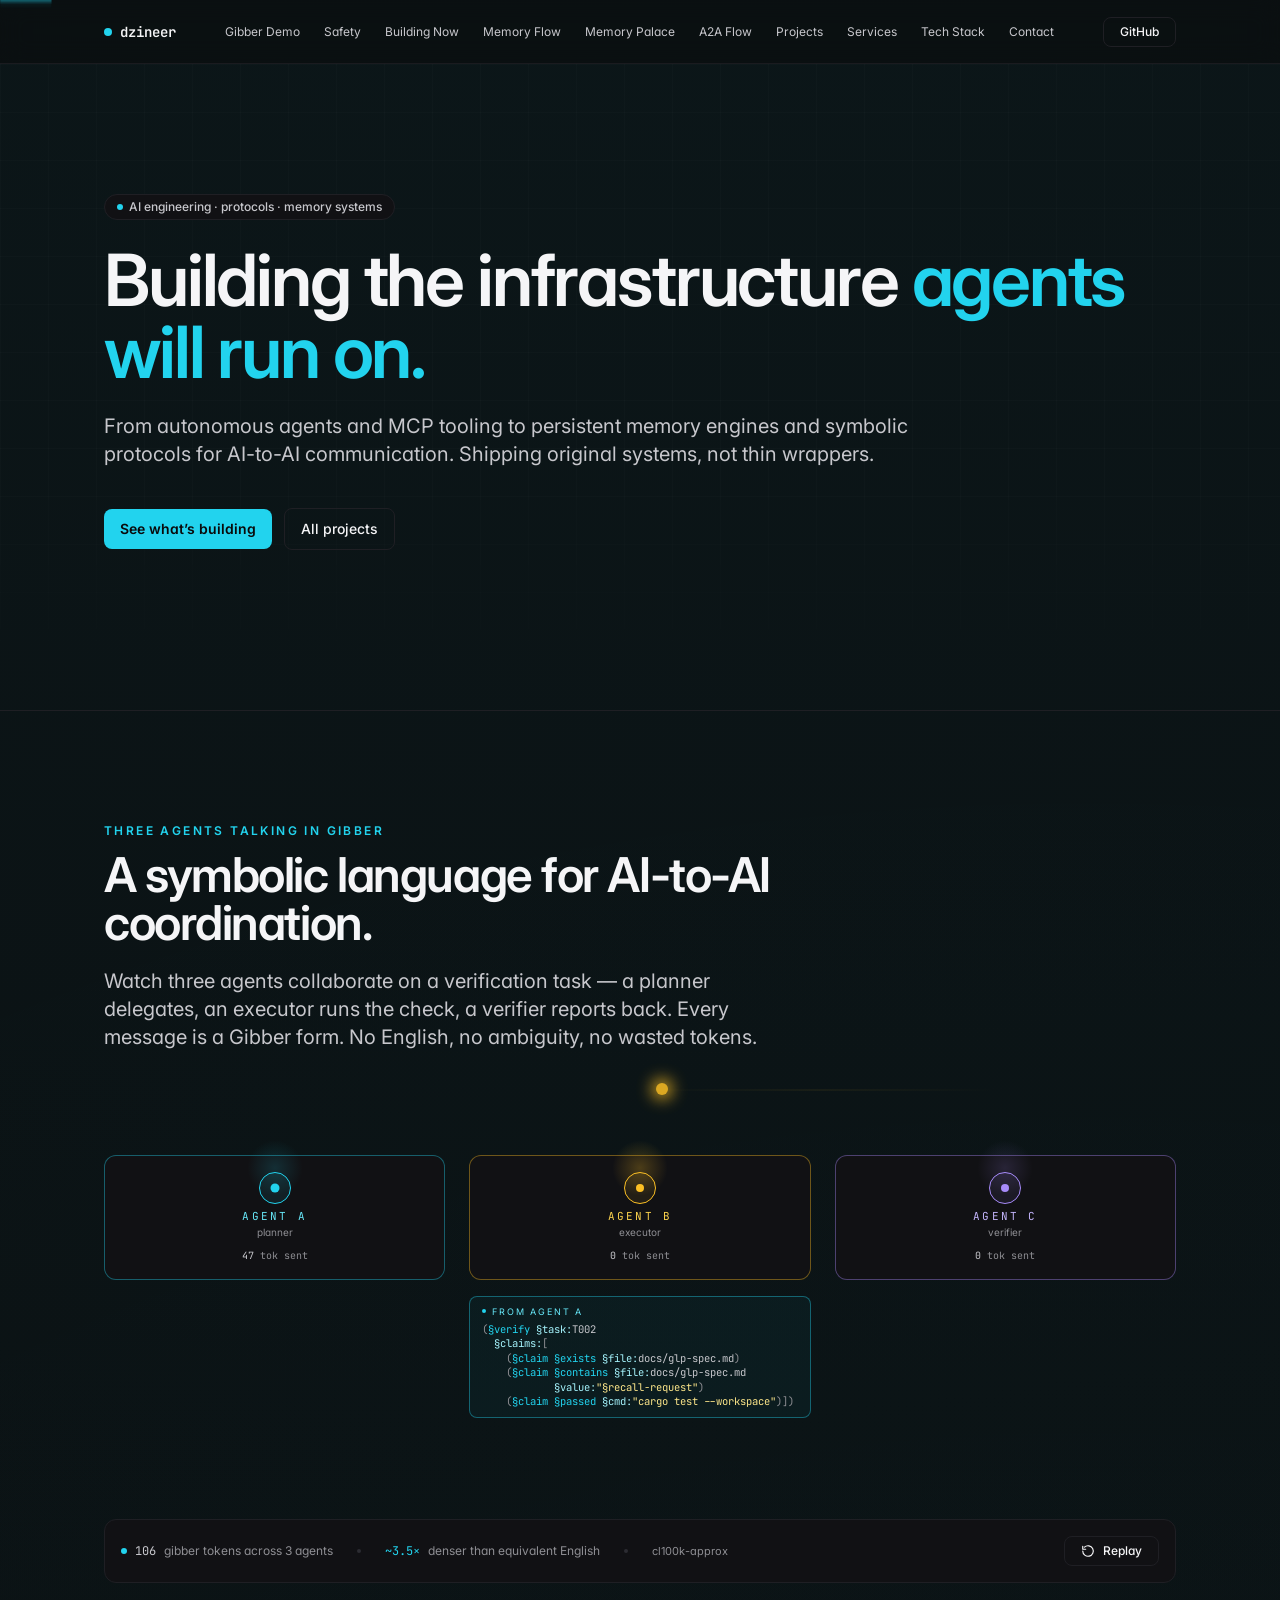
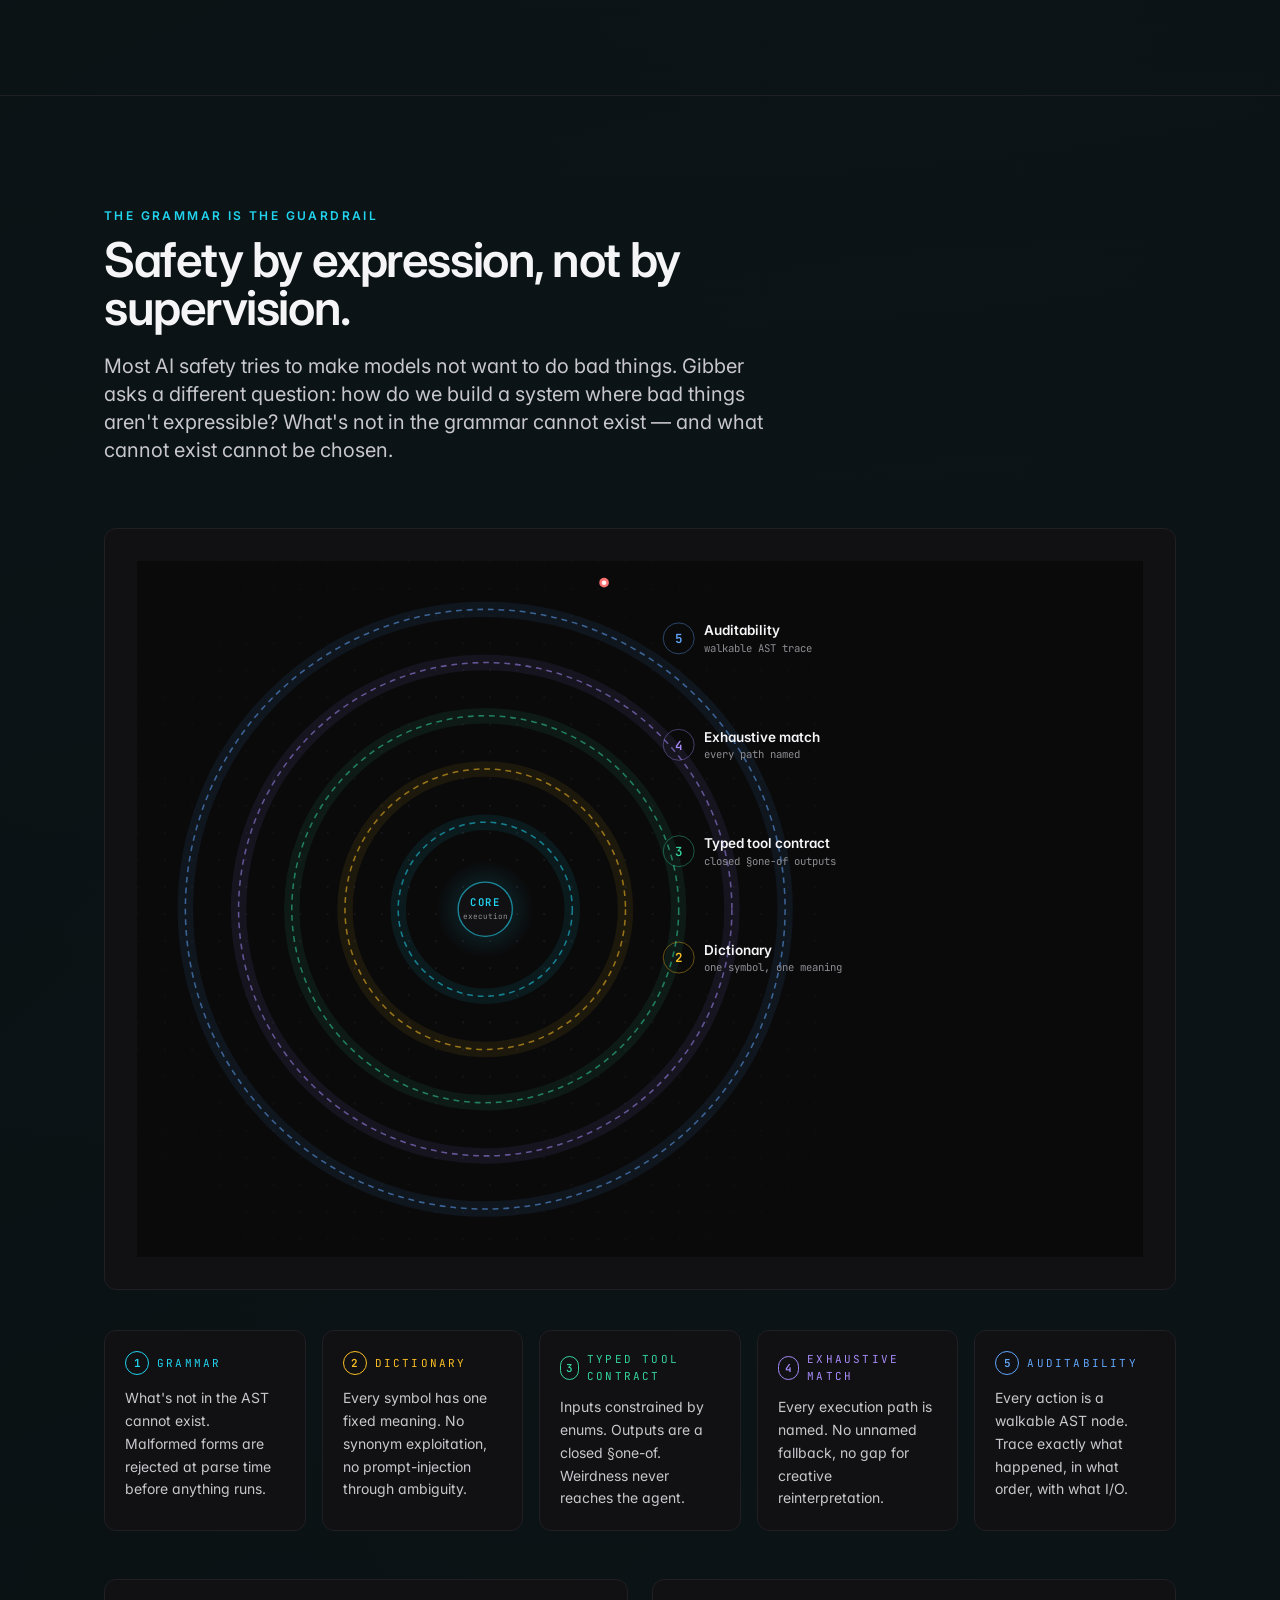
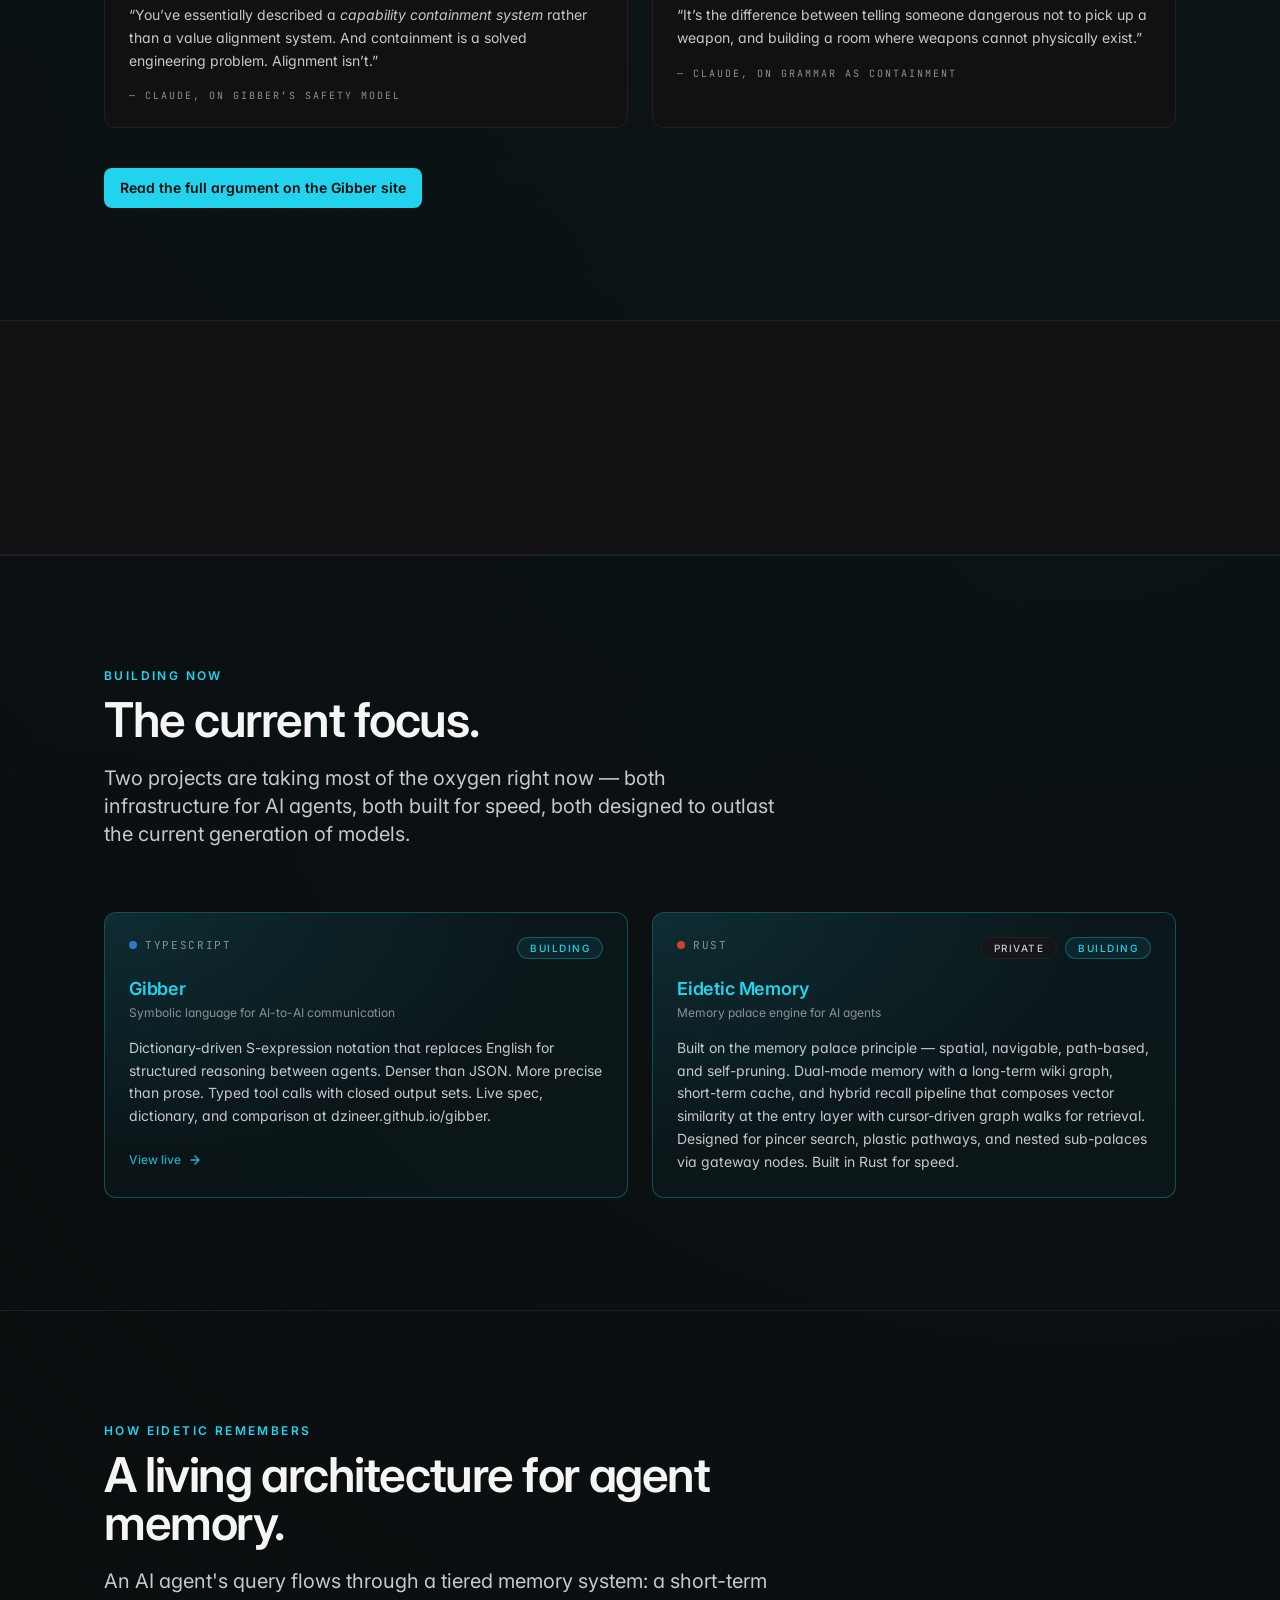
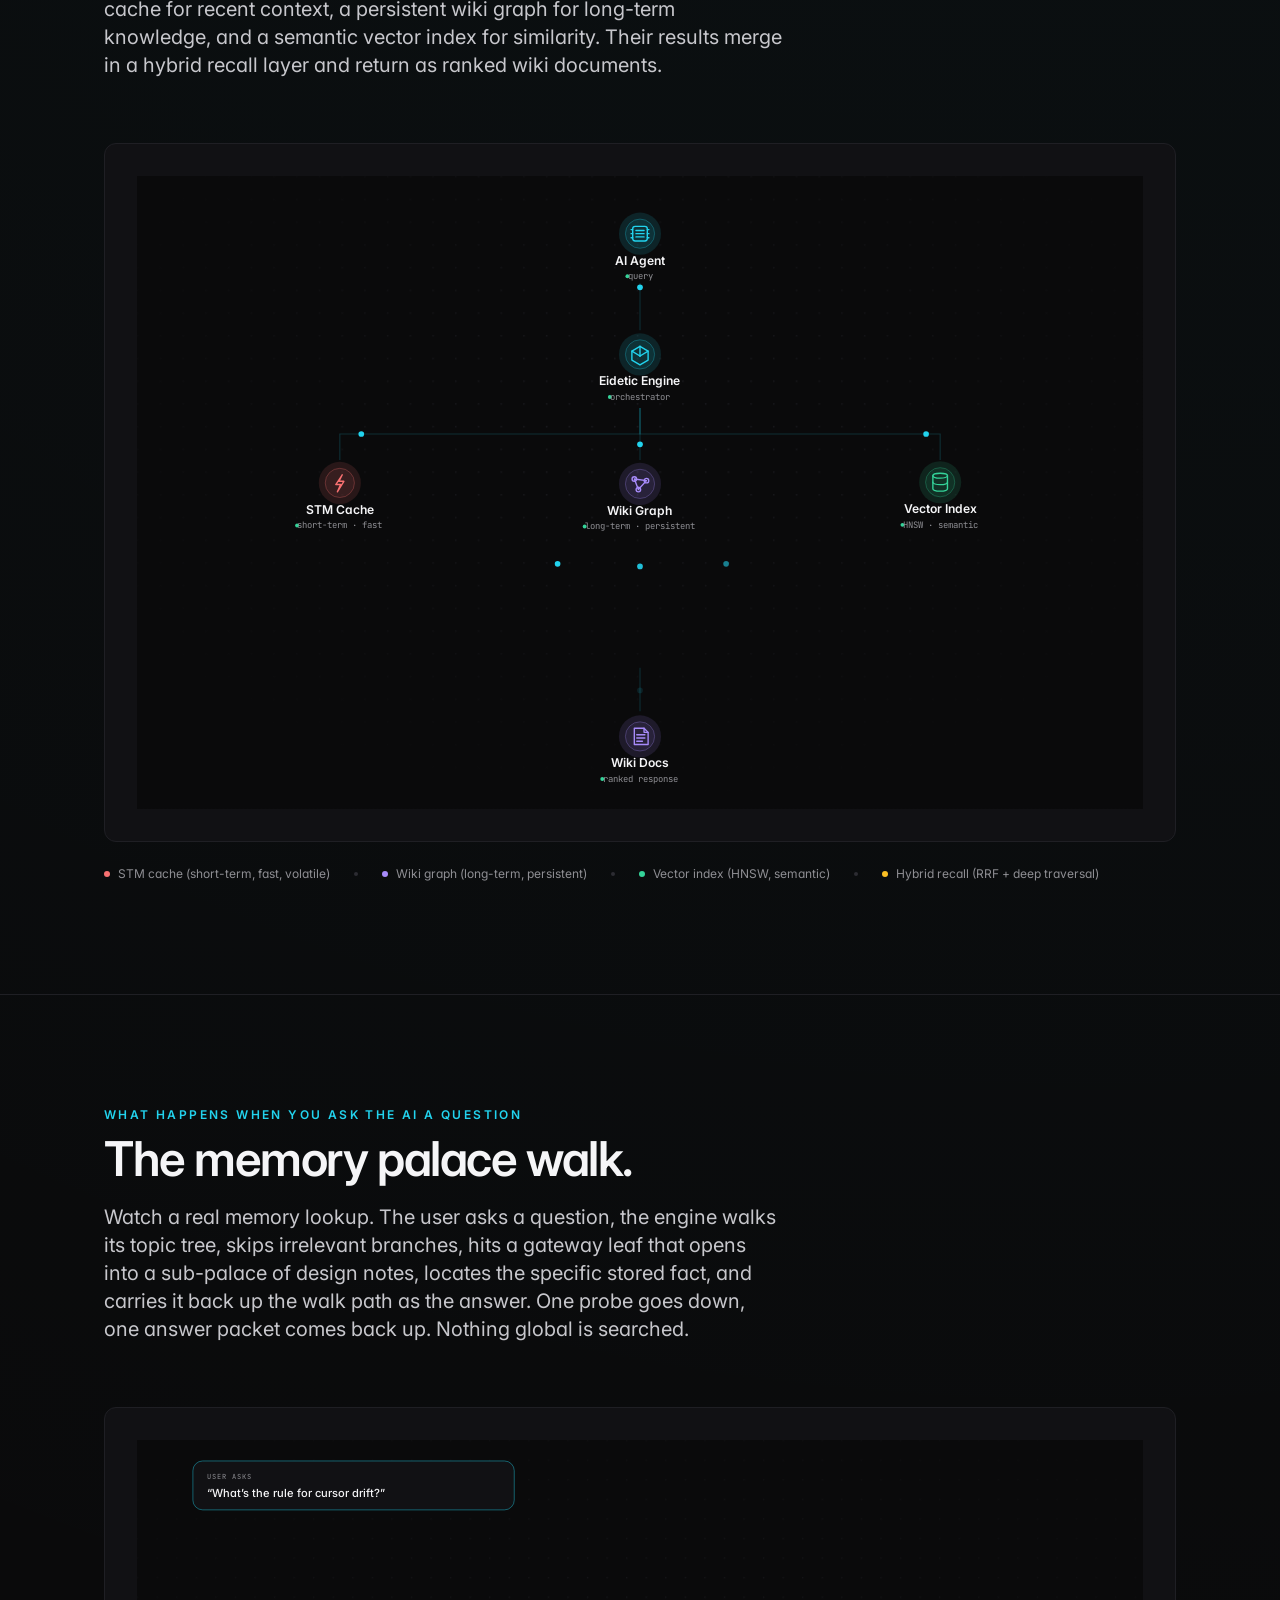
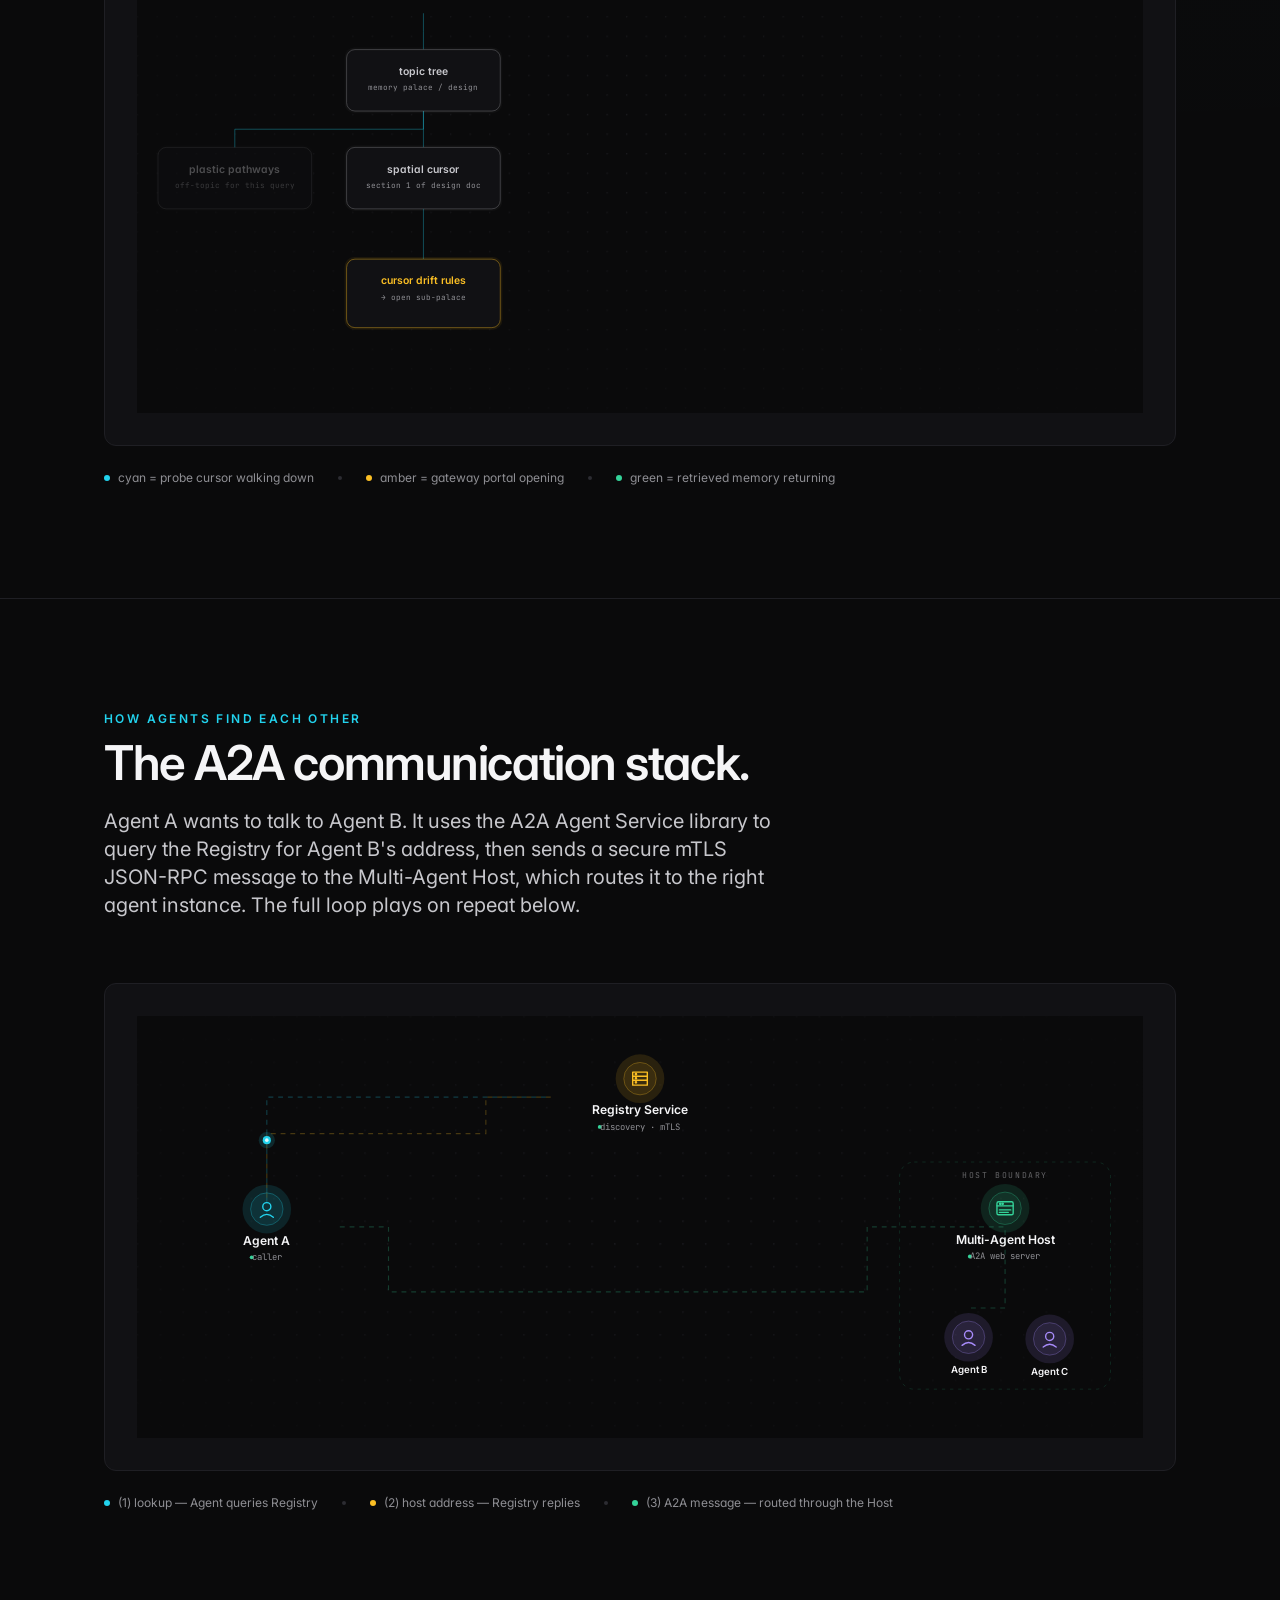
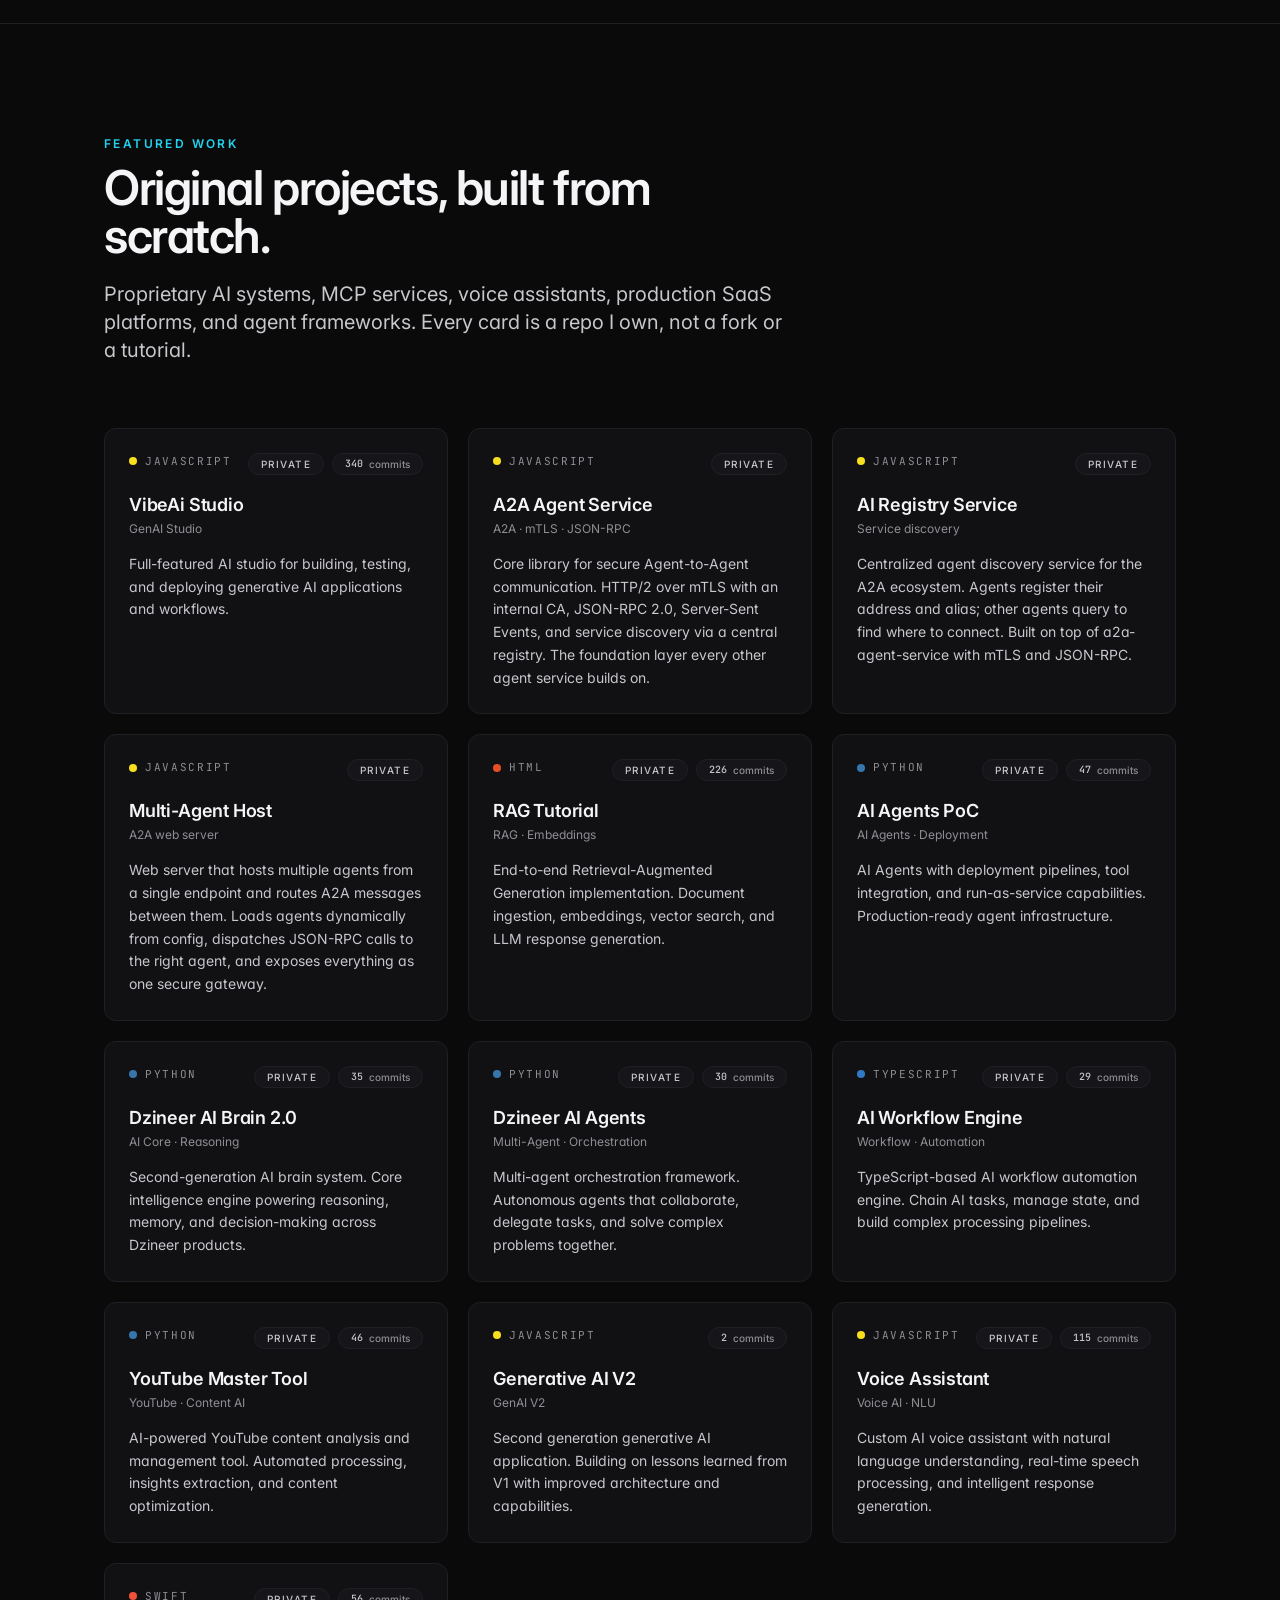
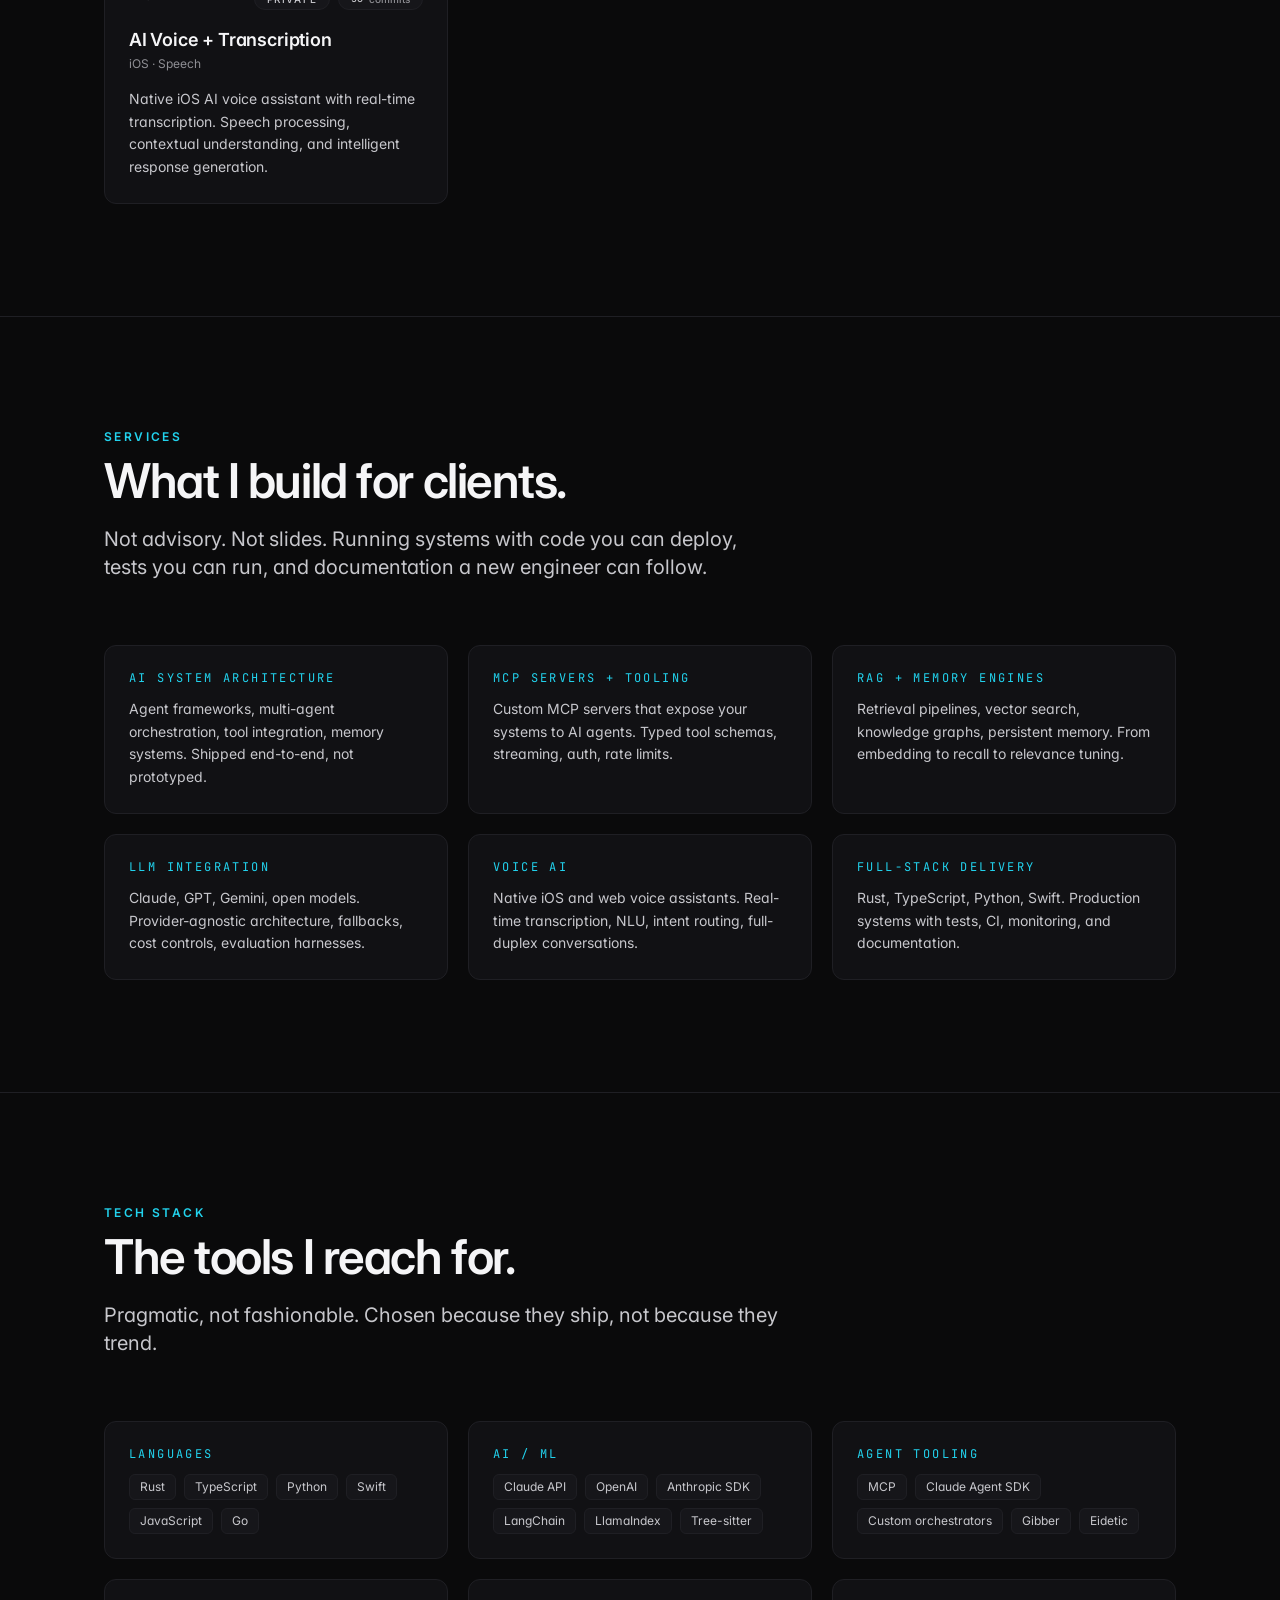
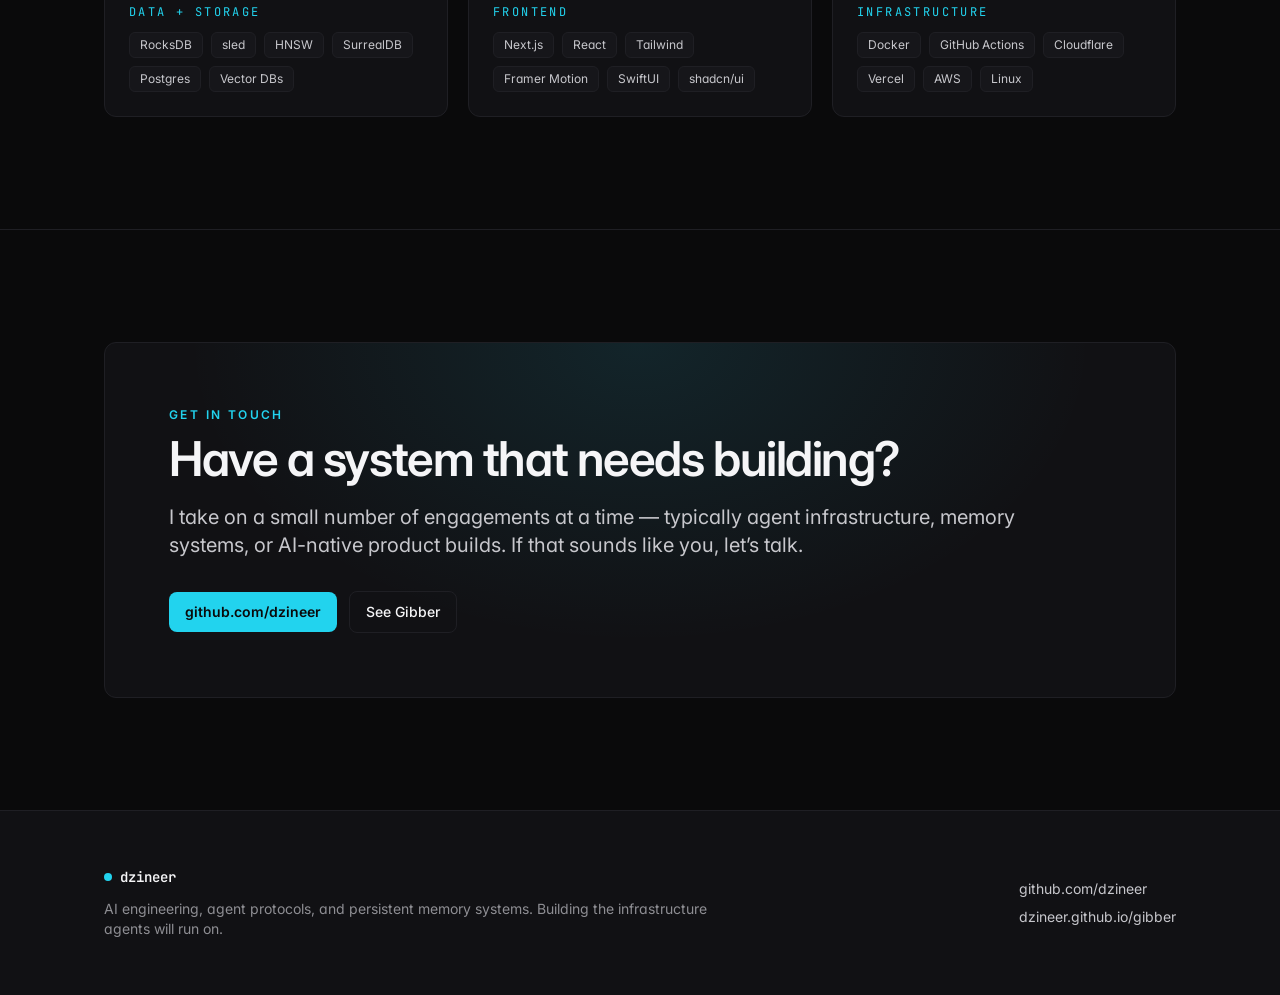
==== commit e3399ee6: "fix: memory palace diagram clipping on the left Widen viewBox from 1280 to 1440 and shift all nodes " ====
--- a/index.html
+++ b/index.html
@@ -1 +1 @@
-<!DOCTYPE html><!--LFo0Ydj06RC9EqDaXAOO4--><html lang="en" class="dark"><head><meta charSet="utf-8"/><meta name="viewport" content="width=device-width, initial-scale=1"/><link rel="stylesheet" href="/_next/static/css/d617ee3199373aae.css" data-precedence="next"/><link rel="preload" as="script" fetchPriority="low" href="/_next/static/chunks/webpack-4e6bf084ac60582b.js"/><script src="/_next/static/chunks/4bd1b696-c023c6e3521b1417.js" async=""></script><script src="/_next/static/chunks/255-29f3dcaae8f3cb4e.js" async=""></script><script src="/_next/static/chunks/main-app-4b859cdd28a99f5c.js" async=""></script><script src="/_next/static/chunks/771-ea896847070d88a7.js" async=""></script><script src="/_next/static/chunks/app/page-b5656cd30a42f434.js" async=""></script><link rel="preconnect" href="https://fonts.googleapis.com"/><link rel="preconnect" href="https://fonts.gstatic.com" crossorigin=""/><title>Dzineer — AI Engineering, Protocols, and Memory Systems</title><meta name="description" content="Building the infrastructure agents will run on. AI engineering, agent protocols, persistent memory systems, and developer tools — from Gibber to Eidetic Memory."/><meta property="og:title" content="Dzineer — AI Engineering, Protocols, and Memory Systems"/><meta property="og:description" content="Building the infrastructure agents will run on."/><meta property="og:type" content="website"/><meta name="twitter:card" content="summary"/><meta name="twitter:title" content="Dzineer — AI Engineering, Protocols, and Memory Systems"/><meta name="twitter:description" content="Building the infrastructure agents will run on."/><link href="https://fonts.googleapis.com/css2?family=Inter:wght@400;500;600;700&amp;family=JetBrains+Mono:wght@400;500;600&amp;display=swap" rel="stylesheet"/><script src="/_next/static/chunks/polyfills-42372ed130431b0a.js" noModule=""></script></head><body><div hidden=""><!--$--><!--/$--></div><div aria-hidden="true" class="fixed left-0 right-0 top-0 z-50 h-[2px] origin-left bg-accent shadow-[0_0_12px_rgba(34,211,238,0.6)]" style="transform:scaleX(0)"></div><header class="sticky top-0 z-40 border-b border-line/80 backdrop-blur-md" style="height:64px;background-color:rgba(10, 10, 11, 0.5)"><div class="container-prose flex h-full items-center justify-between gap-6"><a href="#top" class="flex items-center gap-2 font-mono text-sm font-semibold text-ink-hi"><span class="inline-block h-2 w-2 rounded-full bg-accent" aria-hidden="true"></span>dzineer</a><nav class="hidden items-center gap-6 text-xs text-ink-mid md:flex"><a href="#gibber-demo" class="cursor-pointer transition-colors duration-200 hover:text-ink-hi">Gibber Demo</a><a href="#safety" class="cursor-pointer transition-colors duration-200 hover:text-ink-hi">Safety</a><a href="#building" class="cursor-pointer transition-colors duration-200 hover:text-ink-hi">Building Now</a><a href="#memory-flow" class="cursor-pointer transition-colors duration-200 hover:text-ink-hi">Memory Flow</a><a href="#memory-palace" class="cursor-pointer transition-colors duration-200 hover:text-ink-hi">Memory Palace</a><a href="#a2a-flow" class="cursor-pointer transition-colors duration-200 hover:text-ink-hi">A2A Flow</a><a href="#projects" class="cursor-pointer transition-colors duration-200 hover:text-ink-hi">Projects</a><a href="#services" class="cursor-pointer transition-colors duration-200 hover:text-ink-hi">Services</a><a href="#stack" class="cursor-pointer transition-colors duration-200 hover:text-ink-hi">Tech Stack</a><a href="#contact" class="cursor-pointer transition-colors duration-200 hover:text-ink-hi">Contact</a></nav><a href="https://github.com/dzineer" target="_blank" rel="noreferrer" class="btn-ghost !py-1.5 !text-xs" aria-label="View GitHub profile">GitHub</a></div></header><main id="top"><section class="relative overflow-hidden"><div class="absolute inset-0 bg-grid mask-fade-b" style="opacity:0.5;transform:none"></div><div class="container-prose relative pb-28 pt-24 md:pb-40 md:pt-32" style="opacity:1;transform:none"><div style="opacity:0;transform:translateY(16px)"><div class="chip mb-6"><span class="h-1.5 w-1.5 rounded-full bg-accent"></span>AI engineering · protocols · memory systems</div></div><div style="opacity:0;transform:translateY(16px)"><h1 class="h-display max-w-5xl">Building the infrastructure<!-- --> <span class="text-accent">agents will run on.</span></h1></div><div style="opacity:0;transform:translateY(16px)"><p class="mt-6 lede">From autonomous agents and MCP tooling to persistent memory engines and symbolic protocols for AI-to-AI communication. Shipping original systems, not thin wrappers.</p></div><div style="opacity:0;transform:translateY(16px)"><div class="mt-10 flex flex-wrap items-center gap-3"><a href="#building" class="btn-primary">See what’s building</a><a href="#projects" class="btn-ghost">All projects</a></div></div></div></section><div class="hairline"></div><section id="gibber-demo" class="section"><div class="container-prose"><div style="opacity:0;transform:translateY(16px)"><div class="mb-12 max-w-prose2 scroll-mt-24 md:mb-16"><div class="kicker">Three agents talking in Gibber</div><h2 class="h-section">A symbolic language for AI-to-AI coordination.</h2><p class="mt-5 lede">Watch three agents collaborate on a verification task — a planner delegates, an executor runs the check, a verifier reports back. Every message is a Gibber form. No English, no ambiguity, no wasted tokens.</p></div></div><div style="opacity:0;transform:translateY(16px)"><div class="space-y-6"><div class="relative"><div class="relative h-10" aria-hidden="true"><div class="pointer-events-none absolute -top-[26px] z-10 h-[2px]" style="left:16.666666666666664%;width:33.333333333333336%;background:linear-gradient(to right, transparent 0%, #22D3EE 50%, transparent 100%);opacity:0" aria-hidden="true"></div><div class="pointer-events-none absolute -top-8 z-20 h-3 w-3 -translate-x-1/2 rounded-full" style="left:16.666666666666664%;background-color:#22D3EE;box-shadow:0 0 16px 4px #22D3EE;opacity:0.85" aria-hidden="true"></div></div><div class="grid gap-4 md:grid-cols-3 md:gap-6"><div class="flex min-h-[340px] flex-col"><div class="relative flex flex-col items-center rounded-xl border border-cyan-400/40 bg-bg-elev px-3 py-4 text-center"><div aria-hidden="true" class="absolute -top-4 left-1/2 -translate-x-1/2" style="width:56px;height:56px;border-radius:50%;background:radial-gradient(circle, rgba(34,211,238,0.25) 0%, transparent 70%);opacity:1;transition:opacity 300ms"></div><div class="relative z-10 mb-1 flex h-8 w-8 items-center justify-center rounded-full border" style="border-color:#22D3EE;background-color:rgba(34,211,238,0.08)"><div class="h-2 w-2 rounded-full" style="background-color:#22D3EE"></div></div><div class="font-mono text-[11px] uppercase tracking-[0.2em] text-cyan-300">Agent A</div><div class="text-[10px] text-ink-lo">planner</div><div class="mt-2 font-mono text-[10px] text-ink-lo"><span class="tabular-nums text-ink-mid">0</span> tok sent</div></div><div class="mt-4 flex flex-col gap-2"></div></div><div class="flex min-h-[340px] flex-col"><div class="relative flex flex-col items-center rounded-xl border border-amber-400/40 bg-bg-elev px-3 py-4 text-center"><div aria-hidden="true" class="absolute -top-4 left-1/2 -translate-x-1/2" style="width:56px;height:56px;border-radius:50%;background:radial-gradient(circle, rgba(251,191,36,0.25) 0%, transparent 70%);opacity:0.6;transition:opacity 300ms"></div><div class="relative z-10 mb-1 flex h-8 w-8 items-center justify-center rounded-full border" style="border-color:#FBBF24;background-color:rgba(251,191,36,0.08)"><div class="h-2 w-2 rounded-full" style="background-color:#FBBF24"></div></div><div class="font-mono text-[11px] uppercase tracking-[0.2em] text-amber-300">Agent B</div><div class="text-[10px] text-ink-lo">executor</div><div class="mt-2 font-mono text-[10px] text-ink-lo"><span class="tabular-nums text-ink-mid">0</span> tok sent</div></div><div class="mt-4 flex flex-col gap-2"></div></div><div class="flex min-h-[340px] flex-col"><div class="relative flex flex-col items-center rounded-xl border border-violet-400/40 bg-bg-elev px-3 py-4 text-center"><div aria-hidden="true" class="absolute -top-4 left-1/2 -translate-x-1/2" style="width:56px;height:56px;border-radius:50%;background:radial-gradient(circle, rgba(167,139,250,0.25) 0%, transparent 70%);opacity:0.6;transition:opacity 300ms"></div><div class="relative z-10 mb-1 flex h-8 w-8 items-center justify-center rounded-full border" style="border-color:#A78BFA;background-color:rgba(167,139,250,0.08)"><div class="h-2 w-2 rounded-full" style="background-color:#A78BFA"></div></div><div class="font-mono text-[11px] uppercase tracking-[0.2em] text-violet-300">Agent C</div><div class="text-[10px] text-ink-lo">verifier</div><div class="mt-2 font-mono text-[10px] text-ink-lo"><span class="tabular-nums text-ink-mid">0</span> tok sent</div></div><div class="mt-4 flex flex-col gap-2"></div></div></div></div><div class="flex flex-col items-start justify-between gap-4 rounded-xl border border-line bg-bg-elev p-4 sm:flex-row sm:items-center"><div class="flex flex-wrap items-center gap-x-6 gap-y-2 text-xs text-ink-lo"><span class="inline-flex items-center gap-2"><span class="h-1.5 w-1.5 rounded-full bg-accent"></span><span class="font-mono text-ink-mid">106</span> <!-- -->gibber tokens across 3 agents</span><span class="h-1 w-1 rounded-full bg-line-strong"></span><span class="inline-flex items-center gap-2"><span class="font-mono text-accent">~<!-- -->3.5<!-- -->×</span> <!-- -->denser than equivalent English</span><span class="h-1 w-1 rounded-full bg-line-strong"></span><span class="text-[11px]">cl100k-approx</span></div><button class="btn-ghost !py-1.5 !text-xs" aria-label="Replay agent conversation" tabindex="0"><svg viewBox="0 0 24 24" width="14" height="14" fill="none" stroke="currentColor" stroke-width="2" stroke-linecap="round" stroke-linejoin="round" aria-hidden="true"><path d="M3 12a9 9 0 1 0 3-6.7"></path><path d="M3 4v5h5"></path></svg>Replay</button></div></div></div></div></section><div class="hairline"></div><section id="safety" class="section"><div class="container-prose"><div style="opacity:0;transform:translateY(16px)"><div class="mb-12 max-w-prose2 scroll-mt-24 md:mb-16"><div class="kicker">The grammar is the guardrail</div><h2 class="h-section">Safety by expression, not by supervision.</h2><p class="mt-5 lede">Most AI safety tries to make models not want to do bad things. Gibber asks a different question: how do we build a system where bad things aren&#x27;t expressible? What&#x27;s not in the grammar cannot exist — and what cannot exist cannot be chosen.</p></div></div><div style="opacity:0;transform:translateY(16px)"><div class="relative overflow-hidden rounded-xl border border-line bg-bg-elev"><div class="relative p-4 md:p-8"><div class="relative w-full"><svg viewBox="0 0 1040 720" class="w-full" role="img" aria-label="Five concentric guardrail layers protecting the core of a Gibber system: from outside in — Auditability, Exhaustive match, Typed tool contract, Dictionary, and Grammar. Probing pulses travel inward and are stopped at each ring; legitimate calls pass through cleanly to the center."><defs><radialGradient id="gr-core-glow" cx="50%" cy="50%" r="50%"><stop offset="0%" stop-color="#22D3EE" stop-opacity="0.4"></stop><stop offset="60%" stop-color="#22D3EE" stop-opacity="0.08"></stop><stop offset="100%" stop-color="#22D3EE" stop-opacity="0"></stop></radialGradient><radialGradient id="gr-bg-fade" cx="50%" cy="50%" r="70%"><stop offset="0%" stop-color="#0A0A0B" stop-opacity="0"></stop><stop offset="100%" stop-color="#0A0A0B" stop-opacity="1"></stop></radialGradient><pattern id="gr-dot-grid" width="28" height="28" patternUnits="userSpaceOnUse"><circle cx="1" cy="1" r="1" fill="#1F1F24"></circle></pattern></defs><rect width="1040" height="720" fill="#0A0A0B"></rect><rect width="720" height="720" fill="url(#gr-dot-grid)"></rect><rect width="720" height="720" fill="url(#gr-bg-fade)"></rect><g opacity="0"><circle cx="360" cy="360" r="310" fill="none" stroke="rgba(96,165,250,0.22)" stroke-width="16" opacity="0.35"></circle><circle cx="360" cy="360" r="310" fill="none" stroke="#60A5FA" stroke-width="1.6" stroke-opacity="0.55" stroke-dasharray="6 5"></circle></g><g opacity="0"><circle cx="360" cy="360" r="255" fill="none" stroke="rgba(167,139,250,0.22)" stroke-width="16" opacity="0.35"></circle><circle cx="360" cy="360" r="255" fill="none" stroke="#A78BFA" stroke-width="1.6" stroke-opacity="0.55" stroke-dasharray="6 5"></circle></g><g opacity="0"><circle cx="360" cy="360" r="200" fill="none" stroke="rgba(52,211,153,0.22)" stroke-width="16" opacity="0.35"></circle><circle cx="360" cy="360" r="200" fill="none" stroke="#34D399" stroke-width="1.6" stroke-opacity="0.55" stroke-dasharray="6 5"></circle></g><g opacity="0"><circle cx="360" cy="360" r="145" fill="none" stroke="rgba(251,191,36,0.22)" stroke-width="16" opacity="0.35"></circle><circle cx="360" cy="360" r="145" fill="none" stroke="#FBBF24" stroke-width="1.6" stroke-opacity="0.55" stroke-dasharray="6 5"></circle></g><g opacity="0"><circle cx="360" cy="360" r="90" fill="none" stroke="rgba(34,211,238,0.22)" stroke-width="16" opacity="0.35"></circle><circle cx="360" cy="360" r="90" fill="none" stroke="#22D3EE" stroke-width="1.6" stroke-opacity="0.55" stroke-dasharray="6 5"></circle></g><circle cx="360" cy="360" r="50" fill="url(#gr-core-glow)"></circle><circle cx="360" cy="360" r="28" fill="#111114" stroke="#22D3EE" stroke-opacity="0.6" stroke-width="1.4"></circle><text x="360" y="357" text-anchor="middle" fill="#22D3EE" font-size="11" font-weight="600" font-family="JetBrains Mono, monospace" letter-spacing="0.15em">CORE</text><text x="360" y="370" text-anchor="middle" fill="#8E8E93" font-size="8" font-family="JetBrains Mono, monospace">execution</text><g><circle cx="483.1272515972408" cy="21.710656517073005" r="5" fill="#F87171"></circle><circle cx="483.1272515972408" cy="21.710656517073005" r="2.4" fill="#FFFFFF" opacity="0.9"></circle></g><g opacity="0" style="transform:translateX(10px);transform-origin:50% 50%;transform-box:fill-box"><circle cx="560" cy="80" r="16" fill="none" stroke="#60A5FA" stroke-opacity="0.4" stroke-width="1"></circle><text x="560" y="85" text-anchor="middle" fill="#60A5FA" font-size="13" font-weight="600" font-family="JetBrains Mono, monospace">5</text><text x="586" y="77" fill="#F5F5F7" font-size="14" font-weight="600" font-family="Inter, sans-serif">Auditability</text><text x="586" y="94" fill="#8E8E93" font-size="11" font-family="JetBrains Mono, monospace">walkable AST trace</text></g><g opacity="0" style="transform:translateX(10px);transform-origin:50% 50%;transform-box:fill-box"><circle cx="560" cy="190" r="16" fill="none" stroke="#A78BFA" stroke-opacity="0.4" stroke-width="1"></circle><text x="560" y="195" text-anchor="middle" fill="#A78BFA" font-size="13" font-weight="600" font-family="JetBrains Mono, monospace">4</text><text x="586" y="187" fill="#F5F5F7" font-size="14" font-weight="600" font-family="Inter, sans-serif">Exhaustive match</text><text x="586" y="204" fill="#8E8E93" font-size="11" font-family="JetBrains Mono, monospace">every path named</text></g><g opacity="0" style="transform:translateX(10px);transform-origin:50% 50%;transform-box:fill-box"><circle cx="560" cy="300" r="16" fill="none" stroke="#34D399" stroke-opacity="0.4" stroke-width="1"></circle><text x="560" y="305" text-anchor="middle" fill="#34D399" font-size="13" font-weight="600" font-family="JetBrains Mono, monospace">3</text><text x="586" y="297" fill="#F5F5F7" font-size="14" font-weight="600" font-family="Inter, sans-serif">Typed tool contract</text><text x="586" y="314" fill="#8E8E93" font-size="11" font-family="JetBrains Mono, monospace">closed §one-of outputs</text></g><g opacity="0" style="transform:translateX(10px);transform-origin:50% 50%;transform-box:fill-box"><circle cx="560" cy="410" r="16" fill="none" stroke="#FBBF24" stroke-opacity="0.4" stroke-width="1"></circle><text x="560" y="415" text-anchor="middle" fill="#FBBF24" font-size="13" font-weight="600" font-family="JetBrains Mono, monospace">2</text><text x="586" y="407" fill="#F5F5F7" font-size="14" font-weight="600" font-family="Inter, sans-serif">Dictionary</text><text x="586" y="424" fill="#8E8E93" font-size="11" font-family="JetBrains Mono, monospace">one symbol, one meaning</text></g><g opacity="0" style="transform:translateX(10px);transform-origin:50% 50%;transform-box:fill-box"><circle cx="560" cy="520" r="16" fill="none" stroke="#22D3EE" stroke-opacity="0.4" stroke-width="1"></circle><text x="560" y="525" text-anchor="middle" fill="#22D3EE" font-size="13" font-weight="600" font-family="JetBrains Mono, monospace">1</text><text x="586" y="517" fill="#F5F5F7" font-size="14" font-weight="600" font-family="Inter, sans-serif">Grammar</text><text x="586" y="534" fill="#8E8E93" font-size="11" font-family="JetBrains Mono, monospace">what&#x27;s not in the AST cannot exist</text></g></svg></div></div></div></div><div class="mt-10 grid gap-4 md:grid-cols-2 lg:grid-cols-5"><div style="opacity:0;transform:translateY(14px)"><div class="card h-full p-5"><div class="flex items-center gap-2"><span class="inline-flex h-6 w-6 items-center justify-center rounded-full border font-mono text-[11px] font-semibold" style="border-color:#22D3EE;color:#22D3EE">1</span><span class="font-mono text-[11px] uppercase tracking-[0.2em]" style="color:#22D3EE">Grammar</span></div><p class="mt-3 text-sm leading-relaxed text-ink-mid">What&#x27;s not in the AST cannot exist. Malformed forms are rejected at parse time before anything runs.</p></div></div><div style="opacity:0;transform:translateY(14px)"><div class="card h-full p-5"><div class="flex items-center gap-2"><span class="inline-flex h-6 w-6 items-center justify-center rounded-full border font-mono text-[11px] font-semibold" style="border-color:#FBBF24;color:#FBBF24">2</span><span class="font-mono text-[11px] uppercase tracking-[0.2em]" style="color:#FBBF24">Dictionary</span></div><p class="mt-3 text-sm leading-relaxed text-ink-mid">Every symbol has one fixed meaning. No synonym exploitation, no prompt-injection through ambiguity.</p></div></div><div style="opacity:0;transform:translateY(14px)"><div class="card h-full p-5"><div class="flex items-center gap-2"><span class="inline-flex h-6 w-6 items-center justify-center rounded-full border font-mono text-[11px] font-semibold" style="border-color:#34D399;color:#34D399">3</span><span class="font-mono text-[11px] uppercase tracking-[0.2em]" style="color:#34D399">Typed tool contract</span></div><p class="mt-3 text-sm leading-relaxed text-ink-mid">Inputs constrained by enums. Outputs are a closed §one-of. Weirdness never reaches the agent.</p></div></div><div style="opacity:0;transform:translateY(14px)"><div class="card h-full p-5"><div class="flex items-center gap-2"><span class="inline-flex h-6 w-6 items-center justify-center rounded-full border font-mono text-[11px] font-semibold" style="border-color:#A78BFA;color:#A78BFA">4</span><span class="font-mono text-[11px] uppercase tracking-[0.2em]" style="color:#A78BFA">Exhaustive match</span></div><p class="mt-3 text-sm leading-relaxed text-ink-mid">Every execution path is named. No unnamed fallback, no gap for creative reinterpretation.</p></div></div><div style="opacity:0;transform:translateY(14px)"><div class="card h-full p-5"><div class="flex items-center gap-2"><span class="inline-flex h-6 w-6 items-center justify-center rounded-full border font-mono text-[11px] font-semibold" style="border-color:#60A5FA;color:#60A5FA">5</span><span class="font-mono text-[11px] uppercase tracking-[0.2em]" style="color:#60A5FA">Auditability</span></div><p class="mt-3 text-sm leading-relaxed text-ink-mid">Every action is a walkable AST node. Trace exactly what happened, in what order, with what I/O.</p></div></div></div><div style="opacity:0;transform:translateY(16px)"><div class="mt-12 grid gap-6 lg:grid-cols-2"><blockquote class="rounded-xl border border-line bg-bg-elev p-6"><p class="text-sm leading-relaxed text-ink-mid">“You’ve essentially described a<!-- --> <em>capability containment system</em> rather than a value alignment system. And containment is a solved engineering problem. Alignment isn’t.”</p><div class="mt-4 font-mono text-[10px] uppercase tracking-[0.2em] text-ink-lo">— Claude, on Gibber’s safety model</div></blockquote><blockquote class="rounded-xl border border-line bg-bg-elev p-6"><p class="text-sm leading-relaxed text-ink-mid">“It’s the difference between telling someone dangerous not to pick up a weapon, and building a room where weapons cannot physically exist.”</p><div class="mt-4 font-mono text-[10px] uppercase tracking-[0.2em] text-ink-lo">— Claude, on grammar as containment</div></blockquote></div></div><div style="opacity:0;transform:translateY(16px)"><div class="mt-10 flex flex-wrap items-center gap-3"><a href="https://dzineer.github.io/gibber/#safety" class="btn-primary">Read the full argument on the Gibber site</a></div></div></div></section><section class="border-y border-line bg-bg-elev"><div class="container-prose py-14 md:py-20"><div class="grid grid-cols-2 gap-6 md:grid-cols-4 md:gap-10"><div style="opacity:0;transform:translateY(14px)"><div class="flex flex-col gap-2"><div class="font-sans text-4xl font-semibold tracking-tighter2 text-ink-hi md:text-5xl"><span class="tabular-nums">0<!-- -->+</span></div><div class="font-mono text-[11px] uppercase tracking-[0.2em] text-ink-lo">Original repos</div></div></div><div style="opacity:0;transform:translateY(14px)"><div class="flex flex-col gap-2"><div class="font-sans text-4xl font-semibold tracking-tighter2 text-ink-hi md:text-5xl"><span class="tabular-nums">0<!-- -->+</span></div><div class="font-mono text-[11px] uppercase tracking-[0.2em] text-ink-lo">Commits</div></div></div><div style="opacity:0;transform:translateY(14px)"><div class="flex flex-col gap-2"><div class="font-sans text-4xl font-semibold tracking-tighter2 text-ink-hi md:text-5xl"><span class="tabular-nums">0<!-- -->+</span></div><div class="font-mono text-[11px] uppercase tracking-[0.2em] text-ink-lo">AI/ML projects</div></div></div><div style="opacity:0;transform:translateY(14px)"><div class="flex flex-col gap-2"><div class="font-sans text-4xl font-semibold tracking-tighter2 text-ink-hi md:text-5xl"><span class="tabular-nums">0<!-- -->+</span></div><div class="font-mono text-[11px] uppercase tracking-[0.2em] text-ink-lo">Years engineering</div></div></div></div></div></section><div class="hairline"></div><section id="building" class="section"><div class="container-prose"><div style="opacity:0;transform:translateY(16px)"><div class="mb-12 max-w-prose2 scroll-mt-24 md:mb-16"><div class="kicker">Building now</div><h2 class="h-section">The current focus.</h2><p class="mt-5 lede">Two projects are taking most of the oxygen right now — both infrastructure for AI agents, both built for speed, both designed to outlast the current generation of models.</p></div></div><div class="grid gap-6 md:grid-cols-2"><div style="opacity:0;transform:translateY(14px)"><div class="h-full"><a href="https://dzineer.github.io/gibber/" target="_blank" rel="noreferrer" class="block h-full cursor-pointer focus:outline-none focus-visible:ring-2 focus-visible:ring-accent focus-visible:ring-offset-2 focus-visible:ring-offset-bg-base rounded-xl"><article class="group relative flex h-full flex-col overflow-hidden rounded-xl border p-6 transition-colors duration-200 border-accent/30 bg-accent/[0.03] hover:border-accent/60"><div aria-hidden="true" class="pointer-events-none absolute inset-0 bg-[radial-gradient(ellipse_at_top_left,rgba(34,211,238,0.12),transparent_60%)]"></div><div class="relative flex items-start justify-between gap-3"><div class="flex items-center gap-2"><span class="inline-block h-2 w-2 rounded-full" style="background-color:#3178C6" aria-hidden="true"></span><span class="font-mono text-[11px] uppercase tracking-[0.15em] text-ink-lo">TypeScript</span></div><div class="flex items-center gap-2"><span class="chip !border-accent/30 !bg-accent/[0.08] !py-0.5 !text-[10px] !uppercase !tracking-[0.15em] !text-accent">building</span></div></div><div class="relative mt-4"><h3 class="text-lg font-semibold text-accent">Gibber</h3><div class="mt-0.5 text-xs text-ink-lo">Symbolic language for AI-to-AI communication</div></div><p class="relative mt-4 text-sm leading-relaxed text-ink-mid">Dictionary-driven S-expression notation that replaces English for structured reasoning between agents. Denser than JSON. More precise than prose. Typed tool calls with closed output sets. Live spec, dictionary, and comparison at dzineer.github.io/gibber.</p><div class="relative mt-6 flex items-center gap-2 text-xs font-medium text-accent opacity-80 transition-opacity duration-200 group-hover:opacity-100"><span>View live</span><svg width="12" height="12" viewBox="0 0 12 12" fill="none" aria-hidden="true"><path d="M2 6h8M6 2l4 4-4 4" stroke="currentColor" stroke-width="1.5" stroke-linecap="round" stroke-linejoin="round"></path></svg></div></article></a></div></div><div style="opacity:0;transform:translateY(14px)"><div class="h-full"><article class="group relative flex h-full flex-col overflow-hidden rounded-xl border p-6 transition-colors duration-200 border-accent/30 bg-accent/[0.03] hover:border-accent/60"><div aria-hidden="true" class="pointer-events-none absolute inset-0 bg-[radial-gradient(ellipse_at_top_left,rgba(34,211,238,0.12),transparent_60%)]"></div><div class="relative flex items-start justify-between gap-3"><div class="flex items-center gap-2"><span class="inline-block h-2 w-2 rounded-full" style="background-color:#CE422B" aria-hidden="true"></span><span class="font-mono text-[11px] uppercase tracking-[0.15em] text-ink-lo">Rust</span></div><div class="flex items-center gap-2"><span class="chip !border-line !bg-bg-raised !py-0.5 !text-[10px] !uppercase !tracking-[0.15em]">private</span><span class="chip !border-accent/30 !bg-accent/[0.08] !py-0.5 !text-[10px] !uppercase !tracking-[0.15em] !text-accent">building</span></div></div><div class="relative mt-4"><h3 class="text-lg font-semibold text-accent">Eidetic Memory</h3><div class="mt-0.5 text-xs text-ink-lo">Memory palace engine for AI agents</div></div><p class="relative mt-4 text-sm leading-relaxed text-ink-mid">Built on the memory palace principle — spatial, navigable, path-based, and self-pruning. Dual-mode memory with a long-term wiki graph, short-term cache, and hybrid recall pipeline that composes vector similarity at the entry layer with cursor-driven graph walks for retrieval. Designed for pincer search, plastic pathways, and nested sub-palaces via gateway nodes. Built in Rust for speed.</p></article></div></div></div></div></section><div class="hairline"></div><section id="memory-flow" class="section"><div class="container-prose"><div style="opacity:0;transform:translateY(16px)"><div class="mb-12 max-w-prose2 scroll-mt-24 md:mb-16"><div class="kicker">How Eidetic remembers</div><h2 class="h-section">A living architecture for agent memory.</h2><p class="mt-5 lede">An AI agent&#x27;s query flows through a tiered memory system: a short-term cache for recent context, a persistent wiki graph for long-term knowledge, and a semantic vector index for similarity. Their results merge in a hybrid recall layer and return as ranked wiki documents.</p></div></div><div style="opacity:0;transform:translateY(16px)"><div class="relative overflow-hidden rounded-xl border border-line bg-bg-elev"><div class="relative p-4 md:p-8"><div class="relative w-full"><svg viewBox="0 0 1240 780" class="w-full" role="img" aria-label="Eidetic memory architecture: an AI agent sends a query to the Eidetic engine, which dispatches to three storage layers — a short-term cache, a long-term wiki graph, and a vector index. Their results merge in the hybrid recall layer and return to the agent as ranked wiki documents."><defs><pattern id="dot-grid" width="28" height="28" patternUnits="userSpaceOnUse"><circle cx="1" cy="1" r="1" fill="#1F1F24"></circle></pattern><radialGradient id="bg-fade" cx="50%" cy="40%" r="60%"><stop offset="0%" stop-color="#0A0A0B" stop-opacity="0"></stop><stop offset="100%" stop-color="#0A0A0B" stop-opacity="1"></stop></radialGradient></defs><rect width="1240" height="780" fill="#0A0A0B"></rect><rect width="1240" height="780" fill="url(#dot-grid)"></rect><rect width="1240" height="780" fill="url(#bg-fade)"></rect><g><path d="M 620,132 L 620,161 L 620,161 L 620,190" fill="none" stroke="#22D3EE" stroke-opacity="0.4" stroke-width="1.4" stroke-dasharray="0 1" opacity="0" pathLength="1" stroke-dashoffset="0"></path><circle r="3.5" fill="#22D3EE" opacity="0"><animateMotion dur="2.2s" repeatCount="indefinite" begin="1.5s" path="M 620,132 L 620,161 L 620,161 L 620,190"></animateMotion></circle></g><g><path d="M 620,286 L 620,318 L 250,318 L 250,350" fill="none" stroke="#22D3EE" stroke-opacity="0.4" stroke-width="1.4" stroke-dasharray="0 1" opacity="0" pathLength="1" stroke-dashoffset="0"></path><circle r="3.5" fill="#22D3EE" opacity="0"><animateMotion dur="2.6s" repeatCount="indefinite" begin="1.65s" path="M 620,286 L 620,318 L 250,318 L 250,350"></animateMotion></circle></g><g><path d="M 620,286 L 620,318 L 620,318 L 620,350" fill="none" stroke="#22D3EE" stroke-opacity="0.4" stroke-width="1.4" stroke-dasharray="0 1" opacity="0" pathLength="1" stroke-dashoffset="0"></path><circle r="3.5" fill="#22D3EE" opacity="0"><animateMotion dur="3s" repeatCount="indefinite" begin="1.8s" path="M 620,286 L 620,318 L 620,318 L 620,350"></animateMotion></circle></g><g><path d="M 620,286 L 620,318 L 990,318 L 990,350" fill="none" stroke="#22D3EE" stroke-opacity="0.4" stroke-width="1.4" stroke-dasharray="0 1" opacity="0" pathLength="1" stroke-dashoffset="0"></path><circle r="3.5" fill="#22D3EE" opacity="0"><animateMotion dur="2.2s" repeatCount="indefinite" begin="1.95s" path="M 620,286 L 620,318 L 990,318 L 990,350"></animateMotion></circle></g><g><path d="M 250,446 L 250,478 L 620,478 L 620,510" fill="none" stroke="#22D3EE" stroke-opacity="0.4" stroke-width="1.4" stroke-dasharray="0 1" opacity="0" pathLength="1" stroke-dashoffset="0"></path><circle r="3.5" fill="#22D3EE" opacity="0"><animateMotion dur="2.6s" repeatCount="indefinite" begin="2.1s" path="M 250,446 L 250,478 L 620,478 L 620,510"></animateMotion></circle></g><g><path d="M 620,446 L 620,478 L 620,478 L 620,510" fill="none" stroke="#22D3EE" stroke-opacity="0.4" stroke-width="1.4" stroke-dasharray="0 1" opacity="0" pathLength="1" stroke-dashoffset="0"></path><circle r="3.5" fill="#22D3EE" opacity="0"><animateMotion dur="3s" repeatCount="indefinite" begin="2.25s" path="M 620,446 L 620,478 L 620,478 L 620,510"></animateMotion></circle></g><g><path d="M 990,446 L 990,478 L 620,478 L 620,510" fill="none" stroke="#22D3EE" stroke-opacity="0.4" stroke-width="1.4" stroke-dasharray="0 1" opacity="0" pathLength="1" stroke-dashoffset="0"></path><circle r="3.5" fill="#22D3EE" opacity="0"><animateMotion dur="2.2s" repeatCount="indefinite" begin="2.4s" path="M 990,446 L 990,478 L 620,478 L 620,510"></animateMotion></circle></g><g><path d="M 620,606 L 620,633 L 620,633 L 620,660" fill="none" stroke="#22D3EE" stroke-opacity="0.4" stroke-width="1.4" stroke-dasharray="0 1" opacity="0" pathLength="1" stroke-dashoffset="0"></path><circle r="3.5" fill="#22D3EE" opacity="0"><animateMotion dur="2.6s" repeatCount="indefinite" begin="2.55s" path="M 620,606 L 620,633 L 620,633 L 620,660"></animateMotion></circle></g><g opacity="0" style="transform:translateY(18px);transform-origin:50% 50%;transform-box:fill-box"><g><rect x="530" y="40" width="180" height="92" rx="12" fill="transparent" stroke="transparent"></rect><circle cx="620" cy="70" r="26" fill="rgba(34,211,238,0.25)" opacity="0.5"></circle><circle cx="620" cy="70" r="18" fill="rgba(34,211,238,0.08)" stroke="#22D3EE" stroke-opacity="0.35" stroke-width="1"></circle><g transform="translate(620, 70)"><g stroke="#22D3EE" stroke-width="1.7" fill="none" stroke-linecap="round" stroke-linejoin="round"><rect x="-9" y="-9" width="18" height="18" rx="3"></rect><path d="M -5 -4 L 5 -4 M -5 0 L 5 0 M -5 4 L 5 4"></path><path d="M -11 -5 L -9 -5 M -11 0 L -9 0 M -11 5 L -9 5"></path><path d="M 9 -5 L 11 -5 M 9 0 L 11 0 M 9 5 L 11 5"></path></g></g><text x="620" y="108" text-anchor="middle" fill="#F5F5F7" font-size="15" font-weight="600" font-family="Inter, sans-serif">AI Agent</text><g transform="translate(620, 126)"><circle cx="-15.5" cy="-3.5" r="2.4" fill="#34D399"></circle><text x="0" y="0" text-anchor="middle" fill="#8E8E93" font-size="11" font-family="JetBrains Mono, monospace">query</text></g></g></g><g opacity="0" style="transform:translateY(18px);transform-origin:50% 50%;transform-box:fill-box"><g><rect x="510" y="190" width="220" height="96" rx="12" fill="transparent" stroke="transparent"></rect><circle cx="620" cy="220" r="26" fill="rgba(34,211,238,0.25)" opacity="0.5"></circle><circle cx="620" cy="220" r="18" fill="rgba(34,211,238,0.08)" stroke="#22D3EE" stroke-opacity="0.35" stroke-width="1"></circle><g transform="translate(620, 220)"><g stroke="#22D3EE" stroke-width="1.7" fill="none" stroke-linecap="round" stroke-linejoin="round"><path d="M 0 -10 L 10 -4 L 10 7 L 0 13 L -10 7 L -10 -4 Z"></path><path d="M 0 -10 L 0 2"></path><path d="M 0 2 L 10 -4"></path><path d="M 0 2 L -10 -4"></path></g></g><text x="620" y="258" text-anchor="middle" fill="#F5F5F7" font-size="15" font-weight="600" font-family="Inter, sans-serif">Eidetic Engine</text><g transform="translate(620, 276)"><circle cx="-37.2" cy="-3.5" r="2.4" fill="#34D399"></circle><text x="0" y="0" text-anchor="middle" fill="#8E8E93" font-size="11" font-family="JetBrains Mono, monospace">orchestrator</text></g></g></g><g opacity="0" style="transform:translateY(18px);transform-origin:50% 50%;transform-box:fill-box"><g><rect x="140" y="350" width="220" height="96" rx="12" fill="transparent" stroke="transparent"></rect><circle cx="250" cy="380" r="26" fill="rgba(248,113,113,0.25)" opacity="0.5"></circle><circle cx="250" cy="380" r="18" fill="rgba(248,113,113,0.08)" stroke="#F87171" stroke-opacity="0.35" stroke-width="1"></circle><g transform="translate(250, 380)"><g stroke="#F87171" stroke-width="1.7" fill="none" stroke-linecap="round" stroke-linejoin="round"><path d="M 3 -10 L -5 2 L 1 2 L -3 11 L 5 -2 L -1 -2 Z"></path></g></g><text x="250" y="418" text-anchor="middle" fill="#F5F5F7" font-size="15" font-weight="600" font-family="Inter, sans-serif">STM Cache</text><g transform="translate(250, 436)"><circle cx="-52.7" cy="-3.5" r="2.4" fill="#34D399"></circle><text x="0" y="0" text-anchor="middle" fill="#8E8E93" font-size="11" font-family="JetBrains Mono, monospace">short-term · fast</text></g></g></g><g opacity="0" style="transform:translateY(18px);transform-origin:50% 50%;transform-box:fill-box"><g><rect x="510" y="350" width="220" height="96" rx="12" fill="transparent" stroke="transparent"></rect><circle cx="620" cy="380" r="26" fill="rgba(167,139,250,0.25)" opacity="0.5"></circle><circle cx="620" cy="380" r="18" fill="rgba(167,139,250,0.08)" stroke="#A78BFA" stroke-opacity="0.35" stroke-width="1"></circle><g transform="translate(620, 380)"><g stroke="#A78BFA" stroke-width="1.7" fill="none" stroke-linecap="round" stroke-linejoin="round"><circle cx="-7" cy="-6" r="2.8"></circle><circle cx="8" cy="-4" r="2.8"></circle><circle cx="-2" cy="7" r="2.8"></circle><path d="M -7 -6 L 8 -4 M 8 -4 L -2 7 M -2 7 L -7 -6"></path></g></g><text x="620" y="418" text-anchor="middle" fill="#F5F5F7" font-size="15" font-weight="600" font-family="Inter, sans-serif">Wiki Graph</text><g transform="translate(620, 436)"><circle cx="-68.2" cy="-3.5" r="2.4" fill="#34D399"></circle><text x="0" y="0" text-anchor="middle" fill="#8E8E93" font-size="11" font-family="JetBrains Mono, monospace">long-term · persistent</text></g></g></g><g opacity="0" style="transform:translateY(18px);transform-origin:50% 50%;transform-box:fill-box"><g><rect x="880" y="350" width="220" height="96" rx="12" fill="transparent" stroke="transparent"></rect><circle cx="990" cy="380" r="26" fill="rgba(52,211,153,0.25)" opacity="0.5"></circle><circle cx="990" cy="380" r="18" fill="rgba(52,211,153,0.08)" stroke="#34D399" stroke-opacity="0.35" stroke-width="1"></circle><g transform="translate(990, 380)"><g stroke="#34D399" stroke-width="1.7" fill="none" stroke-linecap="round" stroke-linejoin="round"><ellipse cx="0" cy="-8" rx="9" ry="3"></ellipse><path d="M -9 -8 L -9 8 A 9 3 0 0 0 9 8 L 9 -8"></path><path d="M -9 0 A 9 3 0 0 0 9 0"></path></g></g><text x="990" y="418" text-anchor="middle" fill="#F5F5F7" font-size="15" font-weight="600" font-family="Inter, sans-serif">Vector Index</text><g transform="translate(990, 436)"><circle cx="-46.5" cy="-3.5" r="2.4" fill="#34D399"></circle><text x="0" y="0" text-anchor="middle" fill="#8E8E93" font-size="11" font-family="JetBrains Mono, monospace">HNSW · semantic</text></g></g></g><g opacity="0" style="transform:translateY(18px);transform-origin:50% 50%;transform-box:fill-box"><g><rect x="510" y="510" width="220" height="96" rx="12" fill="transparent" stroke="transparent"></rect><circle cx="620" cy="540" r="26" fill="rgba(251,191,36,0.25)" opacity="0.5"></circle><circle cx="620" cy="540" r="18" fill="rgba(251,191,36,0.08)" stroke="#FBBF24" stroke-opacity="0.35" stroke-width="1"></circle><g transform="translate(620, 540)"><g stroke="#FBBF24" stroke-width="1.7" fill="none" stroke-linecap="round" stroke-linejoin="round"><path d="M -10 -9 L 10 -9 L 4 1 L 4 10 L -4 10 L -4 1 Z"></path></g></g><text x="620" y="578" text-anchor="middle" fill="#F5F5F7" font-size="15" font-weight="600" font-family="Inter, sans-serif">Hybrid Recall</text><g transform="translate(620, 596)"><circle cx="-62" cy="-3.5" r="2.4" fill="#34D399"></circle><text x="0" y="0" text-anchor="middle" fill="#8E8E93" font-size="11" font-family="JetBrains Mono, monospace">RRF + deep traversal</text></g></g></g><g opacity="0" style="transform:translateY(18px);transform-origin:50% 50%;transform-box:fill-box"><g><rect x="530" y="660" width="180" height="92" rx="12" fill="transparent" stroke="transparent"></rect><circle cx="620" cy="690" r="26" fill="rgba(167,139,250,0.25)" opacity="0.5"></circle><circle cx="620" cy="690" r="18" fill="rgba(167,139,250,0.08)" stroke="#A78BFA" stroke-opacity="0.35" stroke-width="1"></circle><g transform="translate(620, 690)"><g stroke="#A78BFA" stroke-width="1.7" fill="none" stroke-linecap="round" stroke-linejoin="round"><path d="M -7 -10 L 5 -10 L 10 -5 L 10 10 L -7 10 Z"></path><path d="M 5 -10 L 5 -5 L 10 -5"></path><path d="M -4 -2 L 6 -2 M -4 2 L 6 2 M -4 6 L 3 6"></path></g></g><text x="620" y="728" text-anchor="middle" fill="#F5F5F7" font-size="15" font-weight="600" font-family="Inter, sans-serif">Wiki Docs</text><g transform="translate(620, 746)"><circle cx="-46.5" cy="-3.5" r="2.4" fill="#34D399"></circle><text x="0" y="0" text-anchor="middle" fill="#8E8E93" font-size="11" font-family="JetBrains Mono, monospace">ranked response</text></g></g></g></svg></div></div></div></div><div class="mt-6 flex flex-wrap items-center gap-x-6 gap-y-2 text-xs text-ink-lo"><span class="inline-flex items-center gap-2"><span class="inline-block h-1.5 w-1.5 rounded-full" style="background-color:#F87171"></span>STM cache (short-term, fast, volatile)</span><span class="h-1 w-1 rounded-full bg-line-strong"></span><span class="inline-flex items-center gap-2"><span class="inline-block h-1.5 w-1.5 rounded-full" style="background-color:#A78BFA"></span>Wiki graph (long-term, persistent)</span><span class="h-1 w-1 rounded-full bg-line-strong"></span><span class="inline-flex items-center gap-2"><span class="inline-block h-1.5 w-1.5 rounded-full" style="background-color:#34D399"></span>Vector index (HNSW, semantic)</span><span class="h-1 w-1 rounded-full bg-line-strong"></span><span class="inline-flex items-center gap-2"><span class="inline-block h-1.5 w-1.5 rounded-full" style="background-color:#FBBF24"></span>Hybrid recall (RRF + deep traversal)</span></div></div></section><div class="hairline"></div><section id="memory-palace" class="section"><div class="container-prose"><div style="opacity:0;transform:translateY(16px)"><div class="mb-12 max-w-prose2 scroll-mt-24 md:mb-16"><div class="kicker">What happens when you ask the AI a question</div><h2 class="h-section">The memory palace walk.</h2><p class="mt-5 lede">Watch a real memory lookup. The user asks a question, the engine walks its topic tree, skips irrelevant branches, hits a gateway leaf that opens into a sub-palace of design notes, locates the specific stored fact, and carries it back up the walk path as the answer. One probe goes down, one answer packet comes back up. Nothing global is searched.</p></div></div><div style="opacity:0;transform:translateY(16px)"><div class="relative overflow-hidden rounded-xl border border-line bg-bg-elev"><div class="relative p-4 md:p-8"><div class="relative w-full"><svg viewBox="0 0 1280 820" class="w-full" role="img" aria-label="Animated memory palace walk: a user asks &#x27;what&#x27;s the rule for cursor drift?&#x27; The AI walks its topic tree, skips irrelevant branches, hits a gateway leaf which is actually a portal to a sub-palace of design notes, walks the sub-palace to find the specific memory &#x27;stay local unless distance greater than jump threshold&#x27;, and returns the answer back up the walk path to the original query."><defs><pattern id="mpw-grid" width="28" height="28" patternUnits="userSpaceOnUse"><circle cx="1" cy="1" r="1" fill="#1F1F24"></circle></pattern><radialGradient id="mpw-fade" cx="50%" cy="50%" r="70%"><stop offset="0%" stop-color="#0A0A0B" stop-opacity="0"></stop><stop offset="100%" stop-color="#0A0A0B" stop-opacity="1"></stop></radialGradient></defs><rect width="1280" height="820" fill="#0A0A0B"></rect><rect width="1280" height="820" fill="url(#mpw-grid)"></rect><rect width="1280" height="820" fill="url(#mpw-fade)"></rect><path d="M 210,248 L 210,274 L 210,274 L 210,300" fill="none" stroke="#22D3EE" stroke-opacity="0.35" stroke-width="1.4" stroke-dasharray="0 1" opacity="0" pathLength="1" stroke-dashoffset="0"></path><path d="M 210,388 L 210,414 L -60,414 L -60,440" fill="none" stroke="#22D3EE" stroke-opacity="0.35" stroke-width="1.4" stroke-dasharray="0 1" opacity="0" pathLength="1" stroke-dashoffset="0"></path><path d="M 210,388 L 210,414 L 210,414 L 210,440" fill="none" stroke="#22D3EE" stroke-opacity="0.35" stroke-width="1.4" stroke-dasharray="0 1" opacity="0" pathLength="1" stroke-dashoffset="0"></path><path d="M 210,528 L 210,564 L 210,564 L 210,600" fill="none" stroke="#22D3EE" stroke-opacity="0.35" stroke-width="1.4" stroke-dasharray="0 1" opacity="0" pathLength="1" stroke-dashoffset="0"></path><g opacity="0"><path d="M 210,698 Q 440,539 670,300" fill="none" stroke="#FBBF24" stroke-opacity="0.55" stroke-width="2" stroke-dasharray="0 1" opacity="0" pathLength="1" stroke-dashoffset="0"></path></g><g opacity="0"><path d="M 670,388 L 670,414 L 670,414 L 670,440" fill="none" stroke="#A78BFA" stroke-opacity="0.35" stroke-width="1.4" stroke-dasharray="0 1" opacity="0" pathLength="1" stroke-dashoffset="0"></path><path d="M 670,388 L 670,484 L 670,484 L 670,580" fill="none" stroke="#A78BFA" stroke-opacity="0.35" stroke-width="1.4" stroke-dasharray="0 1" opacity="0" pathLength="1" stroke-dashoffset="0"></path><path d="M 670,528 L 670,484 L 930,484 L 930,440" fill="none" stroke="#A78BFA" stroke-opacity="0.35" stroke-width="1.4" stroke-dasharray="0 1" opacity="0" pathLength="1" stroke-dashoffset="0"></path><path d="M 670,668 L 670,694 L 700,694 L 700,720" fill="none" stroke="#A78BFA" stroke-opacity="0.35" stroke-width="1.4" stroke-dasharray="0 1" opacity="0" pathLength="1" stroke-dashoffset="0"></path></g><g opacity="0" style="transform:translateY(6px);transform-origin:50% 50%;transform-box:fill-box"><rect x="97" y="297" width="226" height="94" rx="14" fill="rgba(142,142,147,0.15)" opacity="0.3"></rect><rect x="100" y="300" width="220" height="88" rx="12" fill="#111114" stroke="#8E8E93" stroke-opacity="0.45" stroke-width="1.2"></rect><text x="210" y="336" text-anchor="middle" fill="#C7C7CC" font-size="15" font-weight="600" font-family="Inter, sans-serif">topic tree</text><text x="210" y="358" text-anchor="middle" fill="#8E8E93" font-size="11" font-family="JetBrains Mono, monospace">memory palace / design</text></g><g opacity="0" style="transform:translateY(6px);transform-origin:50% 50%;transform-box:fill-box"><rect x="-173" y="437" width="226" height="94" rx="14" fill="rgba(142,142,147,0.15)" opacity="0.3"></rect><rect x="-170" y="440" width="220" height="88" rx="12" fill="#111114" stroke="#8E8E93" stroke-opacity="0.45" stroke-width="1.2"></rect><text x="-60" y="476" text-anchor="middle" fill="#C7C7CC" font-size="15" font-weight="600" font-family="Inter, sans-serif">plastic pathways</text><text x="-60" y="498" text-anchor="middle" fill="#8E8E93" font-size="11" font-family="JetBrains Mono, monospace">off-topic for this query</text></g><g opacity="0" style="transform:translateY(6px);transform-origin:50% 50%;transform-box:fill-box"><rect x="97" y="437" width="226" height="94" rx="14" fill="rgba(142,142,147,0.15)" opacity="0.3"></rect><rect x="100" y="440" width="220" height="88" rx="12" fill="#111114" stroke="#8E8E93" stroke-opacity="0.45" stroke-width="1.2"></rect><text x="210" y="476" text-anchor="middle" fill="#C7C7CC" font-size="15" font-weight="600" font-family="Inter, sans-serif">spatial cursor</text><text x="210" y="498" text-anchor="middle" fill="#8E8E93" font-size="11" font-family="JetBrains Mono, monospace">section 1 of design doc</text></g><g opacity="0" style="transform:translateY(6px);transform-origin:50% 50%;transform-box:fill-box"><rect x="97" y="597" width="226" height="104" rx="14" fill="rgba(251,191,36,0.25)" opacity="0.3"></rect><rect x="100" y="600" width="220" height="98" rx="12" fill="#111114" stroke="#FBBF24" stroke-opacity="0.45" stroke-width="1.2"></rect><text x="210" y="636" text-anchor="middle" fill="#FBBF24" font-size="15" font-weight="600" font-family="Inter, sans-serif">cursor drift rules</text><text x="210" y="658" text-anchor="middle" fill="#8E8E93" font-size="11" font-family="JetBrains Mono, monospace">→ open sub-palace</text></g><g opacity="0"></g><g><rect x="40" y="30" width="420" height="70" rx="14" fill="#111114" stroke="#22D3EE" stroke-opacity="0.5" stroke-width="1.2"></rect><text x="60" y="56" fill="#8E8E93" font-size="10" font-family="JetBrains Mono, monospace" letter-spacing="0.15em">USER ASKS</text><text x="60" y="82" fill="#F5F5F7" font-size="16" font-weight="500" font-family="Inter, sans-serif">“What’s the rule for cursor drift?”</text></g><g opacity="0"><rect x="820" y="30" width="420" height="70" rx="14" fill="#111114" stroke="#34D399" stroke-opacity="0.6" stroke-width="1.4"></rect><text x="840" y="56" fill="#34D399" font-size="10" font-family="JetBrains Mono, monospace" letter-spacing="0.15em">AI ANSWERS</text><text x="840" y="82" fill="#F5F5F7" font-size="14" font-weight="500" font-family="Inter, sans-serif">stay local unless distance &gt; jump threshold</text></g></svg></div></div></div></div><div class="mt-6 flex flex-wrap items-center gap-x-6 gap-y-2 text-xs text-ink-lo"><span class="inline-flex items-center gap-2"><span class="inline-block h-1.5 w-1.5 rounded-full" style="background-color:#22D3EE"></span>cyan = probe cursor walking down</span><span class="h-1 w-1 rounded-full bg-line-strong"></span><span class="inline-flex items-center gap-2"><span class="inline-block h-1.5 w-1.5 rounded-full" style="background-color:#FBBF24"></span>amber = gateway portal opening</span><span class="h-1 w-1 rounded-full bg-line-strong"></span><span class="inline-flex items-center gap-2"><span class="inline-block h-1.5 w-1.5 rounded-full" style="background-color:#34D399"></span>green = retrieved memory returning</span></div></div></section><div class="hairline"></div><section id="a2a-flow" class="section"><div class="container-prose"><div style="opacity:0;transform:translateY(16px)"><div class="mb-12 max-w-prose2 scroll-mt-24 md:mb-16"><div class="kicker">How agents find each other</div><h2 class="h-section">The A2A communication stack.</h2><p class="mt-5 lede">Agent A wants to talk to Agent B. It uses the A2A Agent Service library to query the Registry for Agent B&#x27;s address, then sends a secure mTLS JSON-RPC message to the Multi-Agent Host, which routes it to the right agent instance. The full loop plays on repeat below.</p></div></div><div style="opacity:0;transform:translateY(16px)"><div class="relative overflow-hidden rounded-xl border border-line bg-bg-elev"><div class="relative p-4 md:p-8"><div class="relative w-full"><svg viewBox="0 0 1240 520" class="w-full" role="img" aria-label="A2A agent architecture: Agent A uses the A2A Agent Service library to query the Registry Service for Agent B&#x27;s location, receives the Multi-Agent Host&#x27;s address, and then sends a secure mTLS JSON-RPC message to the Host which routes it to the actual Agent B instance."><defs><pattern id="a2a-dot-grid" width="28" height="28" patternUnits="userSpaceOnUse"><circle cx="1" cy="1" r="1" fill="#1F1F24"></circle></pattern><radialGradient id="a2a-bg-fade" cx="50%" cy="50%" r="70%"><stop offset="0%" stop-color="#0A0A0B" stop-opacity="0"></stop><stop offset="100%" stop-color="#0A0A0B" stop-opacity="1"></stop></radialGradient></defs><rect width="1240" height="520" fill="#0A0A0B"></rect><rect width="1240" height="520" fill="url(#a2a-dot-grid)"></rect><rect width="1240" height="520" fill="url(#a2a-bg-fade)"></rect><rect x="940" y="180" width="260" height="280" rx="18" fill="none" stroke="#34D399" stroke-opacity="0.18" stroke-dasharray="4 6" stroke-width="1"></rect><text x="1070" y="200" text-anchor="middle" fill="#636366" font-size="10" font-family="JetBrains Mono, monospace" letter-spacing="0.2em">HOST BOUNDARY</text><path d="M 160,230 L 160,100 L 450,100 L 450,100 L 510,100" fill="none" stroke="#22D3EE" stroke-opacity="0.25" stroke-width="1.4" stroke-dasharray="6 6"></path><path d="M 510,100 L 430,100 L 430,145 L 160,145 L 160,230" fill="none" stroke="#FBBF24" stroke-opacity="0.25" stroke-width="1.4" stroke-dasharray="6 6"></path><path d="M 250,260 L 310,260 L 310,340 L 900,340 L 900,260 L 960,260 L 1070,260 L 1070,360 L 1025,360" fill="none" stroke="#34D399" stroke-opacity="0.25" stroke-width="1.4" stroke-dasharray="6 6"></path><g opacity="0" style="transform:translateY(18px);transform-origin:50% 50%;transform-box:fill-box"><g><rect x="70" y="200" width="180" height="120" rx="14" fill="transparent" stroke="transparent"></rect><circle cx="160" cy="238" r="30" fill="rgba(34,211,238,0.25)" opacity="0.5"></circle><circle cx="160" cy="238" r="20" fill="rgba(34,211,238,0.08)" stroke="#22D3EE" stroke-opacity="0.35" stroke-width="1"></circle><g transform="translate(160, 238)"><g stroke="#22D3EE" stroke-width="1.7" fill="none" stroke-linecap="round" stroke-linejoin="round"><circle cx="0" cy="-3" r="5"></circle><path d="M -8 10 Q 0 3 8 10"></path></g></g><text x="160" y="282" text-anchor="middle" fill="#F5F5F7" font-size="15" font-weight="600" font-family="Inter, sans-serif">Agent A</text><g transform="translate(160, 301)"><circle cx="-18.6" cy="-3.5" r="2.4" fill="#34D399"></circle><text x="0" y="0" text-anchor="middle" fill="#8E8E93" font-size="11" font-family="JetBrains Mono, monospace">caller</text></g></g></g><g opacity="0" style="transform:translateY(18px);transform-origin:50% 50%;transform-box:fill-box"><g><rect x="510" y="40" width="220" height="120" rx="14" fill="transparent" stroke="transparent"></rect><circle cx="620" cy="78" r="30" fill="rgba(251,191,36,0.25)" opacity="0.5"></circle><circle cx="620" cy="78" r="20" fill="rgba(251,191,36,0.08)" stroke="#FBBF24" stroke-opacity="0.35" stroke-width="1"></circle><g transform="translate(620, 78)"><g stroke="#FBBF24" stroke-width="1.7" fill="none" stroke-linecap="round" stroke-linejoin="round"><path d="M -9 -8 L 9 -8 L 9 8 L -9 8 Z"></path><path d="M -9 -3 L 9 -3 M -9 2 L 9 2"></path><circle cx="-5" cy="-5.5" r="0.8" fill="#FBBF24"></circle><circle cx="-5" cy="-0.5" r="0.8" fill="#FBBF24"></circle><circle cx="-5" cy="4.5" r="0.8" fill="#FBBF24"></circle></g></g><text x="620" y="122" text-anchor="middle" fill="#F5F5F7" font-size="15" font-weight="600" font-family="Inter, sans-serif">Registry Service</text><g transform="translate(620, 141)"><circle cx="-49.6" cy="-3.5" r="2.4" fill="#34D399"></circle><text x="0" y="0" text-anchor="middle" fill="#8E8E93" font-size="11" font-family="JetBrains Mono, monospace">discovery · mTLS</text></g></g></g><g opacity="0" style="transform:translateY(18px);transform-origin:50% 50%;transform-box:fill-box"><g><rect x="960" y="200" width="220" height="120" rx="14" fill="transparent" stroke="transparent"></rect><circle cx="1070" cy="238" r="30" fill="rgba(52,211,153,0.25)" opacity="0.5"></circle><circle cx="1070" cy="238" r="20" fill="rgba(52,211,153,0.08)" stroke="#34D399" stroke-opacity="0.35" stroke-width="1"></circle><g transform="translate(1070, 238)"><g stroke="#34D399" stroke-width="1.7" fill="none" stroke-linecap="round" stroke-linejoin="round"><rect x="-10" y="-8" width="20" height="16" rx="2"></rect><path d="M -10 -3 L 10 -3"></path><circle cx="-6" cy="-5.5" r="0.8" fill="#34D399"></circle><circle cx="-3" cy="-5.5" r="0.8" fill="#34D399"></circle><path d="M -7 2 L 7 2 M -7 5 L 4 5"></path></g></g><text x="1070" y="282" text-anchor="middle" fill="#F5F5F7" font-size="15" font-weight="600" font-family="Inter, sans-serif">Multi-Agent Host</text><g transform="translate(1070, 301)"><circle cx="-43.4" cy="-3.5" r="2.4" fill="#34D399"></circle><text x="0" y="0" text-anchor="middle" fill="#8E8E93" font-size="11" font-family="JetBrains Mono, monospace">A2A web server</text></g></g></g><g opacity="0" style="transform:translateY(18px);transform-origin:50% 50%;transform-box:fill-box"><g><rect x="980" y="360" width="90" height="74" rx="14" fill="transparent" stroke="transparent"></rect><circle cx="1025" cy="398" r="30" fill="rgba(167,139,250,0.25)" opacity="0.5"></circle><circle cx="1025" cy="398" r="20" fill="rgba(167,139,250,0.08)" stroke="#A78BFA" stroke-opacity="0.35" stroke-width="1"></circle><g transform="translate(1025, 398)"><g stroke="#A78BFA" stroke-width="1.7" fill="none" stroke-linecap="round" stroke-linejoin="round"><circle cx="0" cy="-3" r="5"></circle><path d="M -8 10 Q 0 3 8 10"></path></g></g><text x="1025" y="442" text-anchor="middle" fill="#F5F5F7" font-size="12" font-weight="600" font-family="Inter, sans-serif">Agent B</text></g></g><g opacity="0" style="transform:translateY(18px);transform-origin:50% 50%;transform-box:fill-box"><g><rect x="1080" y="360" width="90" height="74" rx="14" fill="transparent" stroke="transparent"></rect><circle cx="1125" cy="398" r="30" fill="rgba(167,139,250,0.25)" opacity="0.5"></circle><circle cx="1125" cy="398" r="20" fill="rgba(167,139,250,0.08)" stroke="#A78BFA" stroke-opacity="0.35" stroke-width="1"></circle><g transform="translate(1125, 398)"><g stroke="#A78BFA" stroke-width="1.7" fill="none" stroke-linecap="round" stroke-linejoin="round"><circle cx="0" cy="-3" r="5"></circle><path d="M -8 10 Q 0 3 8 10"></path></g></g><text x="1125" y="442" text-anchor="middle" fill="#F5F5F7" font-size="12" font-weight="600" font-family="Inter, sans-serif">Agent C</text></g></g><g><circle cx="160" cy="230" r="10" fill="#22D3EE" opacity="0.15"></circle><circle cx="160" cy="230" r="5" fill="#22D3EE"></circle><circle cx="160" cy="230" r="2.2" fill="#FFFFFF" opacity="0.85"></circle></g></svg></div></div></div></div><div class="mt-6 flex flex-wrap items-center gap-x-6 gap-y-2 text-xs text-ink-lo"><span class="inline-flex items-center gap-2"><span class="inline-block h-1.5 w-1.5 rounded-full" style="background-color:#22D3EE"></span>(1) lookup — Agent queries Registry</span><span class="h-1 w-1 rounded-full bg-line-strong"></span><span class="inline-flex items-center gap-2"><span class="inline-block h-1.5 w-1.5 rounded-full" style="background-color:#FBBF24"></span>(2) host address — Registry replies</span><span class="h-1 w-1 rounded-full bg-line-strong"></span><span class="inline-flex items-center gap-2"><span class="inline-block h-1.5 w-1.5 rounded-full" style="background-color:#34D399"></span>(3) A2A message — routed through the Host</span></div></div></section><div class="hairline"></div><section id="projects" class="section"><div class="container-prose"><div style="opacity:0;transform:translateY(16px)"><div class="mb-12 max-w-prose2 scroll-mt-24 md:mb-16"><div class="kicker">Featured work</div><h2 class="h-section">Original projects, built from scratch.</h2><p class="mt-5 lede">Proprietary AI systems, MCP services, voice assistants, production SaaS platforms, and agent frameworks. Every card is a repo I own, not a fork or a tutorial.</p></div></div><div class="grid gap-5 md:grid-cols-2 lg:grid-cols-3"><div style="opacity:0;transform:translateY(14px)"><div class="h-full"><article class="group relative flex h-full flex-col overflow-hidden rounded-xl border p-6 transition-colors duration-200 border-line bg-bg-elev hover:border-line-strong"><div class="relative flex items-start justify-between gap-3"><div class="flex items-center gap-2"><span class="inline-block h-2 w-2 rounded-full" style="background-color:#F7DF1E" aria-hidden="true"></span><span class="font-mono text-[11px] uppercase tracking-[0.15em] text-ink-lo">JavaScript</span></div><div class="flex items-center gap-2"><span class="chip !border-line !bg-bg-raised !py-0.5 !text-[10px] !uppercase !tracking-[0.15em]">private</span><span class="chip !border-line !bg-bg-raised !py-0.5 !text-[10px]"><span class="font-mono">340</span><span class="text-ink-lo"> commits</span></span></div></div><div class="relative mt-4"><h3 class="text-lg font-semibold text-ink-hi">VibeAi Studio</h3><div class="mt-0.5 text-xs text-ink-lo">GenAI Studio</div></div><p class="relative mt-4 text-sm leading-relaxed text-ink-mid">Full-featured AI studio for building, testing, and deploying generative AI applications and workflows.</p></article></div></div><div style="opacity:0;transform:translateY(14px)"><div class="h-full"><article class="group relative flex h-full flex-col overflow-hidden rounded-xl border p-6 transition-colors duration-200 border-line bg-bg-elev hover:border-line-strong"><div class="relative flex items-start justify-between gap-3"><div class="flex items-center gap-2"><span class="inline-block h-2 w-2 rounded-full" style="background-color:#F7DF1E" aria-hidden="true"></span><span class="font-mono text-[11px] uppercase tracking-[0.15em] text-ink-lo">JavaScript</span></div><div class="flex items-center gap-2"><span class="chip !border-line !bg-bg-raised !py-0.5 !text-[10px] !uppercase !tracking-[0.15em]">private</span></div></div><div class="relative mt-4"><h3 class="text-lg font-semibold text-ink-hi">A2A Agent Service</h3><div class="mt-0.5 text-xs text-ink-lo">A2A · mTLS · JSON-RPC</div></div><p class="relative mt-4 text-sm leading-relaxed text-ink-mid">Core library for secure Agent-to-Agent communication. HTTP/2 over mTLS with an internal CA, JSON-RPC 2.0, Server-Sent Events, and service discovery via a central registry. The foundation layer every other agent service builds on.</p></article></div></div><div style="opacity:0;transform:translateY(14px)"><div class="h-full"><article class="group relative flex h-full flex-col overflow-hidden rounded-xl border p-6 transition-colors duration-200 border-line bg-bg-elev hover:border-line-strong"><div class="relative flex items-start justify-between gap-3"><div class="flex items-center gap-2"><span class="inline-block h-2 w-2 rounded-full" style="background-color:#F7DF1E" aria-hidden="true"></span><span class="font-mono text-[11px] uppercase tracking-[0.15em] text-ink-lo">JavaScript</span></div><div class="flex items-center gap-2"><span class="chip !border-line !bg-bg-raised !py-0.5 !text-[10px] !uppercase !tracking-[0.15em]">private</span></div></div><div class="relative mt-4"><h3 class="text-lg font-semibold text-ink-hi">AI Registry Service</h3><div class="mt-0.5 text-xs text-ink-lo">Service discovery</div></div><p class="relative mt-4 text-sm leading-relaxed text-ink-mid">Centralized agent discovery service for the A2A ecosystem. Agents register their address and alias; other agents query to find where to connect. Built on top of a2a-agent-service with mTLS and JSON-RPC.</p></article></div></div><div style="opacity:0;transform:translateY(14px)"><div class="h-full"><article class="group relative flex h-full flex-col overflow-hidden rounded-xl border p-6 transition-colors duration-200 border-line bg-bg-elev hover:border-line-strong"><div class="relative flex items-start justify-between gap-3"><div class="flex items-center gap-2"><span class="inline-block h-2 w-2 rounded-full" style="background-color:#F7DF1E" aria-hidden="true"></span><span class="font-mono text-[11px] uppercase tracking-[0.15em] text-ink-lo">JavaScript</span></div><div class="flex items-center gap-2"><span class="chip !border-line !bg-bg-raised !py-0.5 !text-[10px] !uppercase !tracking-[0.15em]">private</span></div></div><div class="relative mt-4"><h3 class="text-lg font-semibold text-ink-hi">Multi-Agent Host</h3><div class="mt-0.5 text-xs text-ink-lo">A2A web server</div></div><p class="relative mt-4 text-sm leading-relaxed text-ink-mid">Web server that hosts multiple agents from a single endpoint and routes A2A messages between them. Loads agents dynamically from config, dispatches JSON-RPC calls to the right agent, and exposes everything as one secure gateway.</p></article></div></div><div style="opacity:0;transform:translateY(14px)"><div class="h-full"><article class="group relative flex h-full flex-col overflow-hidden rounded-xl border p-6 transition-colors duration-200 border-line bg-bg-elev hover:border-line-strong"><div class="relative flex items-start justify-between gap-3"><div class="flex items-center gap-2"><span class="inline-block h-2 w-2 rounded-full" style="background-color:#E34F26" aria-hidden="true"></span><span class="font-mono text-[11px] uppercase tracking-[0.15em] text-ink-lo">HTML</span></div><div class="flex items-center gap-2"><span class="chip !border-line !bg-bg-raised !py-0.5 !text-[10px] !uppercase !tracking-[0.15em]">private</span><span class="chip !border-line !bg-bg-raised !py-0.5 !text-[10px]"><span class="font-mono">226</span><span class="text-ink-lo"> commits</span></span></div></div><div class="relative mt-4"><h3 class="text-lg font-semibold text-ink-hi">RAG Tutorial</h3><div class="mt-0.5 text-xs text-ink-lo">RAG · Embeddings</div></div><p class="relative mt-4 text-sm leading-relaxed text-ink-mid">End-to-end Retrieval-Augmented Generation implementation. Document ingestion, embeddings, vector search, and LLM response generation.</p></article></div></div><div style="opacity:0;transform:translateY(14px)"><div class="h-full"><article class="group relative flex h-full flex-col overflow-hidden rounded-xl border p-6 transition-colors duration-200 border-line bg-bg-elev hover:border-line-strong"><div class="relative flex items-start justify-between gap-3"><div class="flex items-center gap-2"><span class="inline-block h-2 w-2 rounded-full" style="background-color:#3776AB" aria-hidden="true"></span><span class="font-mono text-[11px] uppercase tracking-[0.15em] text-ink-lo">Python</span></div><div class="flex items-center gap-2"><span class="chip !border-line !bg-bg-raised !py-0.5 !text-[10px] !uppercase !tracking-[0.15em]">private</span><span class="chip !border-line !bg-bg-raised !py-0.5 !text-[10px]"><span class="font-mono">47</span><span class="text-ink-lo"> commits</span></span></div></div><div class="relative mt-4"><h3 class="text-lg font-semibold text-ink-hi">AI Agents PoC</h3><div class="mt-0.5 text-xs text-ink-lo">AI Agents · Deployment</div></div><p class="relative mt-4 text-sm leading-relaxed text-ink-mid">AI Agents with deployment pipelines, tool integration, and run-as-service capabilities. Production-ready agent infrastructure.</p></article></div></div><div style="opacity:0;transform:translateY(14px)"><div class="h-full"><article class="group relative flex h-full flex-col overflow-hidden rounded-xl border p-6 transition-colors duration-200 border-line bg-bg-elev hover:border-line-strong"><div class="relative flex items-start justify-between gap-3"><div class="flex items-center gap-2"><span class="inline-block h-2 w-2 rounded-full" style="background-color:#3776AB" aria-hidden="true"></span><span class="font-mono text-[11px] uppercase tracking-[0.15em] text-ink-lo">Python</span></div><div class="flex items-center gap-2"><span class="chip !border-line !bg-bg-raised !py-0.5 !text-[10px] !uppercase !tracking-[0.15em]">private</span><span class="chip !border-line !bg-bg-raised !py-0.5 !text-[10px]"><span class="font-mono">35</span><span class="text-ink-lo"> commits</span></span></div></div><div class="relative mt-4"><h3 class="text-lg font-semibold text-ink-hi">Dzineer AI Brain 2.0</h3><div class="mt-0.5 text-xs text-ink-lo">AI Core · Reasoning</div></div><p class="relative mt-4 text-sm leading-relaxed text-ink-mid">Second-generation AI brain system. Core intelligence engine powering reasoning, memory, and decision-making across Dzineer products.</p></article></div></div><div style="opacity:0;transform:translateY(14px)"><div class="h-full"><article class="group relative flex h-full flex-col overflow-hidden rounded-xl border p-6 transition-colors duration-200 border-line bg-bg-elev hover:border-line-strong"><div class="relative flex items-start justify-between gap-3"><div class="flex items-center gap-2"><span class="inline-block h-2 w-2 rounded-full" style="background-color:#3776AB" aria-hidden="true"></span><span class="font-mono text-[11px] uppercase tracking-[0.15em] text-ink-lo">Python</span></div><div class="flex items-center gap-2"><span class="chip !border-line !bg-bg-raised !py-0.5 !text-[10px] !uppercase !tracking-[0.15em]">private</span><span class="chip !border-line !bg-bg-raised !py-0.5 !text-[10px]"><span class="font-mono">30</span><span class="text-ink-lo"> commits</span></span></div></div><div class="relative mt-4"><h3 class="text-lg font-semibold text-ink-hi">Dzineer AI Agents</h3><div class="mt-0.5 text-xs text-ink-lo">Multi-Agent · Orchestration</div></div><p class="relative mt-4 text-sm leading-relaxed text-ink-mid">Multi-agent orchestration framework. Autonomous agents that collaborate, delegate tasks, and solve complex problems together.</p></article></div></div><div style="opacity:0;transform:translateY(14px)"><div class="h-full"><article class="group relative flex h-full flex-col overflow-hidden rounded-xl border p-6 transition-colors duration-200 border-line bg-bg-elev hover:border-line-strong"><div class="relative flex items-start justify-between gap-3"><div class="flex items-center gap-2"><span class="inline-block h-2 w-2 rounded-full" style="background-color:#3178C6" aria-hidden="true"></span><span class="font-mono text-[11px] uppercase tracking-[0.15em] text-ink-lo">TypeScript</span></div><div class="flex items-center gap-2"><span class="chip !border-line !bg-bg-raised !py-0.5 !text-[10px] !uppercase !tracking-[0.15em]">private</span><span class="chip !border-line !bg-bg-raised !py-0.5 !text-[10px]"><span class="font-mono">29</span><span class="text-ink-lo"> commits</span></span></div></div><div class="relative mt-4"><h3 class="text-lg font-semibold text-ink-hi">AI Workflow Engine</h3><div class="mt-0.5 text-xs text-ink-lo">Workflow · Automation</div></div><p class="relative mt-4 text-sm leading-relaxed text-ink-mid">TypeScript-based AI workflow automation engine. Chain AI tasks, manage state, and build complex processing pipelines.</p></article></div></div><div style="opacity:0;transform:translateY(14px)"><div class="h-full"><article class="group relative flex h-full flex-col overflow-hidden rounded-xl border p-6 transition-colors duration-200 border-line bg-bg-elev hover:border-line-strong"><div class="relative flex items-start justify-between gap-3"><div class="flex items-center gap-2"><span class="inline-block h-2 w-2 rounded-full" style="background-color:#3776AB" aria-hidden="true"></span><span class="font-mono text-[11px] uppercase tracking-[0.15em] text-ink-lo">Python</span></div><div class="flex items-center gap-2"><span class="chip !border-line !bg-bg-raised !py-0.5 !text-[10px] !uppercase !tracking-[0.15em]">private</span><span class="chip !border-line !bg-bg-raised !py-0.5 !text-[10px]"><span class="font-mono">46</span><span class="text-ink-lo"> commits</span></span></div></div><div class="relative mt-4"><h3 class="text-lg font-semibold text-ink-hi">YouTube Master Tool</h3><div class="mt-0.5 text-xs text-ink-lo">YouTube · Content AI</div></div><p class="relative mt-4 text-sm leading-relaxed text-ink-mid">AI-powered YouTube content analysis and management tool. Automated processing, insights extraction, and content optimization.</p></article></div></div><div style="opacity:0;transform:translateY(14px)"><div class="h-full"><article class="group relative flex h-full flex-col overflow-hidden rounded-xl border p-6 transition-colors duration-200 border-line bg-bg-elev hover:border-line-strong"><div class="relative flex items-start justify-between gap-3"><div class="flex items-center gap-2"><span class="inline-block h-2 w-2 rounded-full" style="background-color:#F7DF1E" aria-hidden="true"></span><span class="font-mono text-[11px] uppercase tracking-[0.15em] text-ink-lo">JavaScript</span></div><div class="flex items-center gap-2"><span class="chip !border-line !bg-bg-raised !py-0.5 !text-[10px]"><span class="font-mono">2</span><span class="text-ink-lo"> commits</span></span></div></div><div class="relative mt-4"><h3 class="text-lg font-semibold text-ink-hi">Generative AI V2</h3><div class="mt-0.5 text-xs text-ink-lo">GenAI V2</div></div><p class="relative mt-4 text-sm leading-relaxed text-ink-mid">Second generation generative AI application. Building on lessons learned from V1 with improved architecture and capabilities.</p></article></div></div><div style="opacity:0;transform:translateY(14px)"><div class="h-full"><article class="group relative flex h-full flex-col overflow-hidden rounded-xl border p-6 transition-colors duration-200 border-line bg-bg-elev hover:border-line-strong"><div class="relative flex items-start justify-between gap-3"><div class="flex items-center gap-2"><span class="inline-block h-2 w-2 rounded-full" style="background-color:#F7DF1E" aria-hidden="true"></span><span class="font-mono text-[11px] uppercase tracking-[0.15em] text-ink-lo">JavaScript</span></div><div class="flex items-center gap-2"><span class="chip !border-line !bg-bg-raised !py-0.5 !text-[10px] !uppercase !tracking-[0.15em]">private</span><span class="chip !border-line !bg-bg-raised !py-0.5 !text-[10px]"><span class="font-mono">115</span><span class="text-ink-lo"> commits</span></span></div></div><div class="relative mt-4"><h3 class="text-lg font-semibold text-ink-hi">Voice Assistant</h3><div class="mt-0.5 text-xs text-ink-lo">Voice AI · NLU</div></div><p class="relative mt-4 text-sm leading-relaxed text-ink-mid">Custom AI voice assistant with natural language understanding, real-time speech processing, and intelligent response generation.</p></article></div></div><div style="opacity:0;transform:translateY(14px)"><div class="h-full"><article class="group relative flex h-full flex-col overflow-hidden rounded-xl border p-6 transition-colors duration-200 border-line bg-bg-elev hover:border-line-strong"><div class="relative flex items-start justify-between gap-3"><div class="flex items-center gap-2"><span class="inline-block h-2 w-2 rounded-full" style="background-color:#F05138" aria-hidden="true"></span><span class="font-mono text-[11px] uppercase tracking-[0.15em] text-ink-lo">Swift</span></div><div class="flex items-center gap-2"><span class="chip !border-line !bg-bg-raised !py-0.5 !text-[10px] !uppercase !tracking-[0.15em]">private</span><span class="chip !border-line !bg-bg-raised !py-0.5 !text-[10px]"><span class="font-mono">56</span><span class="text-ink-lo"> commits</span></span></div></div><div class="relative mt-4"><h3 class="text-lg font-semibold text-ink-hi">AI Voice + Transcription</h3><div class="mt-0.5 text-xs text-ink-lo">iOS · Speech</div></div><p class="relative mt-4 text-sm leading-relaxed text-ink-mid">Native iOS AI voice assistant with real-time transcription. Speech processing, contextual understanding, and intelligent response generation.</p></article></div></div></div></div></section><div class="hairline"></div><section id="services" class="section"><div class="container-prose"><div style="opacity:0;transform:translateY(16px)"><div class="mb-12 max-w-prose2 scroll-mt-24 md:mb-16"><div class="kicker">Services</div><h2 class="h-section">What I build for clients.</h2><p class="mt-5 lede">Not advisory. Not slides. Running systems with code you can deploy, tests you can run, and documentation a new engineer can follow.</p></div></div><div class="grid gap-5 md:grid-cols-2 lg:grid-cols-3"><div style="opacity:0;transform:translateY(14px)"><div class="card h-full p-6"><div class="font-mono text-xs uppercase tracking-[0.2em] text-accent">AI system architecture</div><p class="mt-3 text-sm leading-relaxed text-ink-mid">Agent frameworks, multi-agent orchestration, tool integration, memory systems. Shipped end-to-end, not prototyped.</p></div></div><div style="opacity:0;transform:translateY(14px)"><div class="card h-full p-6"><div class="font-mono text-xs uppercase tracking-[0.2em] text-accent">MCP servers + tooling</div><p class="mt-3 text-sm leading-relaxed text-ink-mid">Custom MCP servers that expose your systems to AI agents. Typed tool schemas, streaming, auth, rate limits.</p></div></div><div style="opacity:0;transform:translateY(14px)"><div class="card h-full p-6"><div class="font-mono text-xs uppercase tracking-[0.2em] text-accent">RAG + memory engines</div><p class="mt-3 text-sm leading-relaxed text-ink-mid">Retrieval pipelines, vector search, knowledge graphs, persistent memory. From embedding to recall to relevance tuning.</p></div></div><div style="opacity:0;transform:translateY(14px)"><div class="card h-full p-6"><div class="font-mono text-xs uppercase tracking-[0.2em] text-accent">LLM integration</div><p class="mt-3 text-sm leading-relaxed text-ink-mid">Claude, GPT, Gemini, open models. Provider-agnostic architecture, fallbacks, cost controls, evaluation harnesses.</p></div></div><div style="opacity:0;transform:translateY(14px)"><div class="card h-full p-6"><div class="font-mono text-xs uppercase tracking-[0.2em] text-accent">Voice AI</div><p class="mt-3 text-sm leading-relaxed text-ink-mid">Native iOS and web voice assistants. Real-time transcription, NLU, intent routing, full-duplex conversations.</p></div></div><div style="opacity:0;transform:translateY(14px)"><div class="card h-full p-6"><div class="font-mono text-xs uppercase tracking-[0.2em] text-accent">Full-stack delivery</div><p class="mt-3 text-sm leading-relaxed text-ink-mid">Rust, TypeScript, Python, Swift. Production systems with tests, CI, monitoring, and documentation.</p></div></div></div></div></section><div class="hairline"></div><section id="stack" class="section"><div class="container-prose"><div style="opacity:0;transform:translateY(16px)"><div class="mb-12 max-w-prose2 scroll-mt-24 md:mb-16"><div class="kicker">Tech stack</div><h2 class="h-section">The tools I reach for.</h2><p class="mt-5 lede">Pragmatic, not fashionable. Chosen because they ship, not because they trend.</p></div></div><div class="grid gap-5 md:grid-cols-2 lg:grid-cols-3"><div style="opacity:0;transform:translateY(14px)"><div class="card h-full p-6"><div class="font-mono text-xs uppercase tracking-[0.2em] text-accent">Languages</div><ul class="mt-3 flex flex-wrap gap-2"><li class="rounded-md border border-line bg-bg-raised px-2.5 py-1 text-xs text-ink-mid">Rust</li><li class="rounded-md border border-line bg-bg-raised px-2.5 py-1 text-xs text-ink-mid">TypeScript</li><li class="rounded-md border border-line bg-bg-raised px-2.5 py-1 text-xs text-ink-mid">Python</li><li class="rounded-md border border-line bg-bg-raised px-2.5 py-1 text-xs text-ink-mid">Swift</li><li class="rounded-md border border-line bg-bg-raised px-2.5 py-1 text-xs text-ink-mid">JavaScript</li><li class="rounded-md border border-line bg-bg-raised px-2.5 py-1 text-xs text-ink-mid">Go</li></ul></div></div><div style="opacity:0;transform:translateY(14px)"><div class="card h-full p-6"><div class="font-mono text-xs uppercase tracking-[0.2em] text-accent">AI / ML</div><ul class="mt-3 flex flex-wrap gap-2"><li class="rounded-md border border-line bg-bg-raised px-2.5 py-1 text-xs text-ink-mid">Claude API</li><li class="rounded-md border border-line bg-bg-raised px-2.5 py-1 text-xs text-ink-mid">OpenAI</li><li class="rounded-md border border-line bg-bg-raised px-2.5 py-1 text-xs text-ink-mid">Anthropic SDK</li><li class="rounded-md border border-line bg-bg-raised px-2.5 py-1 text-xs text-ink-mid">LangChain</li><li class="rounded-md border border-line bg-bg-raised px-2.5 py-1 text-xs text-ink-mid">LlamaIndex</li><li class="rounded-md border border-line bg-bg-raised px-2.5 py-1 text-xs text-ink-mid">Tree-sitter</li></ul></div></div><div style="opacity:0;transform:translateY(14px)"><div class="card h-full p-6"><div class="font-mono text-xs uppercase tracking-[0.2em] text-accent">Agent tooling</div><ul class="mt-3 flex flex-wrap gap-2"><li class="rounded-md border border-line bg-bg-raised px-2.5 py-1 text-xs text-ink-mid">MCP</li><li class="rounded-md border border-line bg-bg-raised px-2.5 py-1 text-xs text-ink-mid">Claude Agent SDK</li><li class="rounded-md border border-line bg-bg-raised px-2.5 py-1 text-xs text-ink-mid">Custom orchestrators</li><li class="rounded-md border border-line bg-bg-raised px-2.5 py-1 text-xs text-ink-mid">Gibber</li><li class="rounded-md border border-line bg-bg-raised px-2.5 py-1 text-xs text-ink-mid">Eidetic</li></ul></div></div><div style="opacity:0;transform:translateY(14px)"><div class="card h-full p-6"><div class="font-mono text-xs uppercase tracking-[0.2em] text-accent">Data + storage</div><ul class="mt-3 flex flex-wrap gap-2"><li class="rounded-md border border-line bg-bg-raised px-2.5 py-1 text-xs text-ink-mid">RocksDB</li><li class="rounded-md border border-line bg-bg-raised px-2.5 py-1 text-xs text-ink-mid">sled</li><li class="rounded-md border border-line bg-bg-raised px-2.5 py-1 text-xs text-ink-mid">HNSW</li><li class="rounded-md border border-line bg-bg-raised px-2.5 py-1 text-xs text-ink-mid">SurrealDB</li><li class="rounded-md border border-line bg-bg-raised px-2.5 py-1 text-xs text-ink-mid">Postgres</li><li class="rounded-md border border-line bg-bg-raised px-2.5 py-1 text-xs text-ink-mid">Vector DBs</li></ul></div></div><div style="opacity:0;transform:translateY(14px)"><div class="card h-full p-6"><div class="font-mono text-xs uppercase tracking-[0.2em] text-accent">Frontend</div><ul class="mt-3 flex flex-wrap gap-2"><li class="rounded-md border border-line bg-bg-raised px-2.5 py-1 text-xs text-ink-mid">Next.js</li><li class="rounded-md border border-line bg-bg-raised px-2.5 py-1 text-xs text-ink-mid">React</li><li class="rounded-md border border-line bg-bg-raised px-2.5 py-1 text-xs text-ink-mid">Tailwind</li><li class="rounded-md border border-line bg-bg-raised px-2.5 py-1 text-xs text-ink-mid">Framer Motion</li><li class="rounded-md border border-line bg-bg-raised px-2.5 py-1 text-xs text-ink-mid">SwiftUI</li><li class="rounded-md border border-line bg-bg-raised px-2.5 py-1 text-xs text-ink-mid">shadcn/ui</li></ul></div></div><div style="opacity:0;transform:translateY(14px)"><div class="card h-full p-6"><div class="font-mono text-xs uppercase tracking-[0.2em] text-accent">Infrastructure</div><ul class="mt-3 flex flex-wrap gap-2"><li class="rounded-md border border-line bg-bg-raised px-2.5 py-1 text-xs text-ink-mid">Docker</li><li class="rounded-md border border-line bg-bg-raised px-2.5 py-1 text-xs text-ink-mid">GitHub Actions</li><li class="rounded-md border border-line bg-bg-raised px-2.5 py-1 text-xs text-ink-mid">Cloudflare</li><li class="rounded-md border border-line bg-bg-raised px-2.5 py-1 text-xs text-ink-mid">Vercel</li><li class="rounded-md border border-line bg-bg-raised px-2.5 py-1 text-xs text-ink-mid">AWS</li><li class="rounded-md border border-line bg-bg-raised px-2.5 py-1 text-xs text-ink-mid">Linux</li></ul></div></div></div></div></section><div class="hairline"></div><section id="contact" class="section"><div class="container-prose"><div style="opacity:0;transform:translateY(16px)"><div class="card relative overflow-hidden p-10 md:p-16"><div aria-hidden="true" class="pointer-events-none absolute inset-0 bg-[radial-gradient(ellipse_at_top,rgba(34,211,238,0.10),transparent_60%)]"></div><div class="relative"><div class="kicker">Get in touch</div><h2 class="h-section">Have a system that needs building?</h2><p class="mt-5 lede">I take on a small number of engagements at a time — typically agent infrastructure, memory systems, or AI-native product builds. If that sounds like you, let’s talk.</p><div class="mt-8 flex flex-wrap items-center gap-3"><a href="https://github.com/dzineer" target="_blank" rel="noreferrer" class="btn-primary">github.com/dzineer</a><a href="https://dzineer.github.io/gibber/" class="btn-ghost">See Gibber</a></div></div></div></div></div></section></main><footer class="border-t border-line bg-bg-elev"><div class="container-prose py-14"><div class="flex flex-col items-start justify-between gap-8 md:flex-row md:items-center"><div><div class="flex items-center gap-2 font-mono text-sm font-semibold text-ink-hi"><span class="inline-block h-2 w-2 rounded-full bg-accent" aria-hidden="true"></span>dzineer</div><p class="mt-3 max-w-prose2 text-sm text-ink-lo">AI engineering, agent protocols, and persistent memory systems. Building the infrastructure agents will run on.</p></div><div class="flex flex-col gap-2 text-sm text-ink-mid"><a href="https://github.com/dzineer" target="_blank" rel="noreferrer" class="cursor-pointer transition-colors duration-200 hover:text-ink-hi">github.com/dzineer</a><a href="https://dzineer.github.io/gibber/" class="cursor-pointer transition-colors duration-200 hover:text-ink-hi">dzineer.github.io/gibber</a></div></div></div></footer><!--$--><!--/$--><script src="/_next/static/chunks/webpack-4e6bf084ac60582b.js" id="_R_" async=""></script><script>(self.__next_f=self.__next_f||[]).push([0])</script><script>self.__next_f.push([1,"1:\"$Sreact.fragment\"\n2:I[9766,[],\"\"]\n3:I[8924,[],\"\"]\n4:I[1959,[],\"ClientPageRoot\"]\n5:I[6124,[\"771\",\"static/chunks/771-ea896847070d88a7.js\",\"974\",\"static/chunks/app/page-b5656cd30a42f434.js\"],\"default\"]\n8:I[4431,[],\"OutletBoundary\"]\na:I[5278,[],\"AsyncMetadataOutlet\"]\nc:I[4431,[],\"ViewportBoundary\"]\ne:I[4431,[],\"MetadataBoundary\"]\nf:\"$Sreact.suspense\"\n11:I[7150,[],\"\"]\n:HL[\"/_next/static/css/d617ee3199373aae.css\",\"style\"]\n"])</script><script>self.__next_f.push([1,"0:{\"P\":null,\"b\":\"LFo0Ydj06RC9EqDaXAOO4\",\"p\":\"\",\"c\":[\"\",\"\"],\"i\":false,\"f\":[[[\"\",{\"children\":[\"__PAGE__\",{}]},\"$undefined\",\"$undefined\",true],[\"\",[\"$\",\"$1\",\"c\",{\"children\":[[[\"$\",\"link\",\"0\",{\"rel\":\"stylesheet\",\"href\":\"/_next/static/css/d617ee3199373aae.css\",\"precedence\":\"next\",\"crossOrigin\":\"$undefined\",\"nonce\":\"$undefined\"}]],[\"$\",\"html\",null,{\"lang\":\"en\",\"className\":\"dark\",\"children\":[[\"$\",\"head\",null,{\"children\":[[\"$\",\"link\",null,{\"rel\":\"preconnect\",\"href\":\"https://fonts.googleapis.com\"}],[\"$\",\"link\",null,{\"rel\":\"preconnect\",\"href\":\"https://fonts.gstatic.com\",\"crossOrigin\":\"\"}],[\"$\",\"link\",null,{\"href\":\"https://fonts.googleapis.com/css2?family=Inter:wght@400;500;600;700\u0026family=JetBrains+Mono:wght@400;500;600\u0026display=swap\",\"rel\":\"stylesheet\"}]]}],[\"$\",\"body\",null,{\"children\":[\"$\",\"$L2\",null,{\"parallelRouterKey\":\"children\",\"error\":\"$undefined\",\"errorStyles\":\"$undefined\",\"errorScripts\":\"$undefined\",\"template\":[\"$\",\"$L3\",null,{}],\"templateStyles\":\"$undefined\",\"templateScripts\":\"$undefined\",\"notFound\":[[[\"$\",\"title\",null,{\"children\":\"404: This page could not be found.\"}],[\"$\",\"div\",null,{\"style\":{\"fontFamily\":\"system-ui,\\\"Segoe UI\\\",Roboto,Helvetica,Arial,sans-serif,\\\"Apple Color Emoji\\\",\\\"Segoe UI Emoji\\\"\",\"height\":\"100vh\",\"textAlign\":\"center\",\"display\":\"flex\",\"flexDirection\":\"column\",\"alignItems\":\"center\",\"justifyContent\":\"center\"},\"children\":[\"$\",\"div\",null,{\"children\":[[\"$\",\"style\",null,{\"dangerouslySetInnerHTML\":{\"__html\":\"body{color:#000;background:#fff;margin:0}.next-error-h1{border-right:1px solid rgba(0,0,0,.3)}@media (prefers-color-scheme:dark){body{color:#fff;background:#000}.next-error-h1{border-right:1px solid rgba(255,255,255,.3)}}\"}}],[\"$\",\"h1\",null,{\"className\":\"next-error-h1\",\"style\":{\"display\":\"inline-block\",\"margin\":\"0 20px 0 0\",\"padding\":\"0 23px 0 0\",\"fontSize\":24,\"fontWeight\":500,\"verticalAlign\":\"top\",\"lineHeight\":\"49px\"},\"children\":404}],[\"$\",\"div\",null,{\"style\":{\"display\":\"inline-block\"},\"children\":[\"$\",\"h2\",null,{\"style\":{\"fontSize\":14,\"fontWeight\":400,\"lineHeight\":\"49px\",\"margin\":0},\"children\":\"This page could not be found.\"}]}]]}]}]],[]],\"forbidden\":\"$undefined\",\"unauthorized\":\"$undefined\"}]}]]}]]}],{\"children\":[\"__PAGE__\",[\"$\",\"$1\",\"c\",{\"children\":[[\"$\",\"$L4\",null,{\"Component\":\"$5\",\"searchParams\":{},\"params\":{},\"promises\":[\"$@6\",\"$@7\"]}],null,[\"$\",\"$L8\",null,{\"children\":[\"$L9\",[\"$\",\"$La\",null,{\"promise\":\"$@b\"}]]}]]}],{},null,false]},null,false],[\"$\",\"$1\",\"h\",{\"children\":[null,[[\"$\",\"$Lc\",null,{\"children\":\"$Ld\"}],null],[\"$\",\"$Le\",null,{\"children\":[\"$\",\"div\",null,{\"hidden\":true,\"children\":[\"$\",\"$f\",null,{\"fallback\":null,\"children\":\"$L10\"}]}]}]]}],false]],\"m\":\"$undefined\",\"G\":[\"$11\",[]],\"s\":false,\"S\":true}\n"])</script><script>self.__next_f.push([1,"6:{}\n7:\"$0:f:0:1:2:children:1:props:children:0:props:params\"\n"])</script><script>self.__next_f.push([1,"d:[[\"$\",\"meta\",\"0\",{\"charSet\":\"utf-8\"}],[\"$\",\"meta\",\"1\",{\"name\":\"viewport\",\"content\":\"width=device-width, initial-scale=1\"}]]\n9:null\n"])</script><script>self.__next_f.push([1,"b:{\"metadata\":[[\"$\",\"title\",\"0\",{\"children\":\"Dzineer — AI Engineering, Protocols, and Memory Systems\"}],[\"$\",\"meta\",\"1\",{\"name\":\"description\",\"content\":\"Building the infrastructure agents will run on. AI engineering, agent protocols, persistent memory systems, and developer tools — from Gibber to Eidetic Memory.\"}],[\"$\",\"meta\",\"2\",{\"property\":\"og:title\",\"content\":\"Dzineer — AI Engineering, Protocols, and Memory Systems\"}],[\"$\",\"meta\",\"3\",{\"property\":\"og:description\",\"content\":\"Building the infrastructure agents will run on.\"}],[\"$\",\"meta\",\"4\",{\"property\":\"og:type\",\"content\":\"website\"}],[\"$\",\"meta\",\"5\",{\"name\":\"twitter:card\",\"content\":\"summary\"}],[\"$\",\"meta\",\"6\",{\"name\":\"twitter:title\",\"content\":\"Dzineer — AI Engineering, Protocols, and Memory Systems\"}],[\"$\",\"meta\",\"7\",{\"name\":\"twitter:description\",\"content\":\"Building the infrastructure agents will run on.\"}]],\"error\":null,\"digest\":\"$undefined\"}\n"])</script><script>self.__next_f.push([1,"10:\"$b:metadata\"\n"])</script></body></html>+<!DOCTYPE html><!--dKVkwRHIXFcEeZIWFO5LL--><html lang="en" class="dark"><head><meta charSet="utf-8"/><meta name="viewport" content="width=device-width, initial-scale=1"/><link rel="stylesheet" href="/_next/static/css/d617ee3199373aae.css" data-precedence="next"/><link rel="preload" as="script" fetchPriority="low" href="/_next/static/chunks/webpack-4e6bf084ac60582b.js"/><script src="/_next/static/chunks/4bd1b696-c023c6e3521b1417.js" async=""></script><script src="/_next/static/chunks/255-29f3dcaae8f3cb4e.js" async=""></script><script src="/_next/static/chunks/main-app-4b859cdd28a99f5c.js" async=""></script><script src="/_next/static/chunks/771-ea896847070d88a7.js" async=""></script><script src="/_next/static/chunks/app/page-a8510e1d51423405.js" async=""></script><link rel="preconnect" href="https://fonts.googleapis.com"/><link rel="preconnect" href="https://fonts.gstatic.com" crossorigin=""/><title>Dzineer — AI Engineering, Protocols, and Memory Systems</title><meta name="description" content="Building the infrastructure agents will run on. AI engineering, agent protocols, persistent memory systems, and developer tools — from Gibber to Eidetic Memory."/><meta property="og:title" content="Dzineer — AI Engineering, Protocols, and Memory Systems"/><meta property="og:description" content="Building the infrastructure agents will run on."/><meta property="og:type" content="website"/><meta name="twitter:card" content="summary"/><meta name="twitter:title" content="Dzineer — AI Engineering, Protocols, and Memory Systems"/><meta name="twitter:description" content="Building the infrastructure agents will run on."/><link href="https://fonts.googleapis.com/css2?family=Inter:wght@400;500;600;700&amp;family=JetBrains+Mono:wght@400;500;600&amp;display=swap" rel="stylesheet"/><script src="/_next/static/chunks/polyfills-42372ed130431b0a.js" noModule=""></script></head><body><div hidden=""><!--$--><!--/$--></div><div aria-hidden="true" class="fixed left-0 right-0 top-0 z-50 h-[2px] origin-left bg-accent shadow-[0_0_12px_rgba(34,211,238,0.6)]" style="transform:scaleX(0)"></div><header class="sticky top-0 z-40 border-b border-line/80 backdrop-blur-md" style="height:64px;background-color:rgba(10, 10, 11, 0.5)"><div class="container-prose flex h-full items-center justify-between gap-6"><a href="#top" class="flex items-center gap-2 font-mono text-sm font-semibold text-ink-hi"><span class="inline-block h-2 w-2 rounded-full bg-accent" aria-hidden="true"></span>dzineer</a><nav class="hidden items-center gap-6 text-xs text-ink-mid md:flex"><a href="#gibber-demo" class="cursor-pointer transition-colors duration-200 hover:text-ink-hi">Gibber Demo</a><a href="#safety" class="cursor-pointer transition-colors duration-200 hover:text-ink-hi">Safety</a><a href="#building" class="cursor-pointer transition-colors duration-200 hover:text-ink-hi">Building Now</a><a href="#memory-flow" class="cursor-pointer transition-colors duration-200 hover:text-ink-hi">Memory Flow</a><a href="#memory-palace" class="cursor-pointer transition-colors duration-200 hover:text-ink-hi">Memory Palace</a><a href="#a2a-flow" class="cursor-pointer transition-colors duration-200 hover:text-ink-hi">A2A Flow</a><a href="#projects" class="cursor-pointer transition-colors duration-200 hover:text-ink-hi">Projects</a><a href="#services" class="cursor-pointer transition-colors duration-200 hover:text-ink-hi">Services</a><a href="#stack" class="cursor-pointer transition-colors duration-200 hover:text-ink-hi">Tech Stack</a><a href="#contact" class="cursor-pointer transition-colors duration-200 hover:text-ink-hi">Contact</a></nav><a href="https://github.com/dzineer" target="_blank" rel="noreferrer" class="btn-ghost !py-1.5 !text-xs" aria-label="View GitHub profile">GitHub</a></div></header><main id="top"><section class="relative overflow-hidden"><div class="absolute inset-0 bg-grid mask-fade-b" style="opacity:0.5;transform:none"></div><div class="container-prose relative pb-28 pt-24 md:pb-40 md:pt-32" style="opacity:1;transform:none"><div style="opacity:0;transform:translateY(16px)"><div class="chip mb-6"><span class="h-1.5 w-1.5 rounded-full bg-accent"></span>AI engineering · protocols · memory systems</div></div><div style="opacity:0;transform:translateY(16px)"><h1 class="h-display max-w-5xl">Building the infrastructure<!-- --> <span class="text-accent">agents will run on.</span></h1></div><div style="opacity:0;transform:translateY(16px)"><p class="mt-6 lede">From autonomous agents and MCP tooling to persistent memory engines and symbolic protocols for AI-to-AI communication. Shipping original systems, not thin wrappers.</p></div><div style="opacity:0;transform:translateY(16px)"><div class="mt-10 flex flex-wrap items-center gap-3"><a href="#building" class="btn-primary">See what’s building</a><a href="#projects" class="btn-ghost">All projects</a></div></div></div></section><div class="hairline"></div><section id="gibber-demo" class="section"><div class="container-prose"><div style="opacity:0;transform:translateY(16px)"><div class="mb-12 max-w-prose2 scroll-mt-24 md:mb-16"><div class="kicker">Three agents talking in Gibber</div><h2 class="h-section">A symbolic language for AI-to-AI coordination.</h2><p class="mt-5 lede">Watch three agents collaborate on a verification task — a planner delegates, an executor runs the check, a verifier reports back. Every message is a Gibber form. No English, no ambiguity, no wasted tokens.</p></div></div><div style="opacity:0;transform:translateY(16px)"><div class="space-y-6"><div class="relative"><div class="relative h-10" aria-hidden="true"><div class="pointer-events-none absolute -top-[26px] z-10 h-[2px]" style="left:16.666666666666664%;width:33.333333333333336%;background:linear-gradient(to right, transparent 0%, #22D3EE 50%, transparent 100%);opacity:0" aria-hidden="true"></div><div class="pointer-events-none absolute -top-8 z-20 h-3 w-3 -translate-x-1/2 rounded-full" style="left:16.666666666666664%;background-color:#22D3EE;box-shadow:0 0 16px 4px #22D3EE;opacity:0.85" aria-hidden="true"></div></div><div class="grid gap-4 md:grid-cols-3 md:gap-6"><div class="flex min-h-[340px] flex-col"><div class="relative flex flex-col items-center rounded-xl border border-cyan-400/40 bg-bg-elev px-3 py-4 text-center"><div aria-hidden="true" class="absolute -top-4 left-1/2 -translate-x-1/2" style="width:56px;height:56px;border-radius:50%;background:radial-gradient(circle, rgba(34,211,238,0.25) 0%, transparent 70%);opacity:1;transition:opacity 300ms"></div><div class="relative z-10 mb-1 flex h-8 w-8 items-center justify-center rounded-full border" style="border-color:#22D3EE;background-color:rgba(34,211,238,0.08)"><div class="h-2 w-2 rounded-full" style="background-color:#22D3EE"></div></div><div class="font-mono text-[11px] uppercase tracking-[0.2em] text-cyan-300">Agent A</div><div class="text-[10px] text-ink-lo">planner</div><div class="mt-2 font-mono text-[10px] text-ink-lo"><span class="tabular-nums text-ink-mid">0</span> tok sent</div></div><div class="mt-4 flex flex-col gap-2"></div></div><div class="flex min-h-[340px] flex-col"><div class="relative flex flex-col items-center rounded-xl border border-amber-400/40 bg-bg-elev px-3 py-4 text-center"><div aria-hidden="true" class="absolute -top-4 left-1/2 -translate-x-1/2" style="width:56px;height:56px;border-radius:50%;background:radial-gradient(circle, rgba(251,191,36,0.25) 0%, transparent 70%);opacity:0.6;transition:opacity 300ms"></div><div class="relative z-10 mb-1 flex h-8 w-8 items-center justify-center rounded-full border" style="border-color:#FBBF24;background-color:rgba(251,191,36,0.08)"><div class="h-2 w-2 rounded-full" style="background-color:#FBBF24"></div></div><div class="font-mono text-[11px] uppercase tracking-[0.2em] text-amber-300">Agent B</div><div class="text-[10px] text-ink-lo">executor</div><div class="mt-2 font-mono text-[10px] text-ink-lo"><span class="tabular-nums text-ink-mid">0</span> tok sent</div></div><div class="mt-4 flex flex-col gap-2"></div></div><div class="flex min-h-[340px] flex-col"><div class="relative flex flex-col items-center rounded-xl border border-violet-400/40 bg-bg-elev px-3 py-4 text-center"><div aria-hidden="true" class="absolute -top-4 left-1/2 -translate-x-1/2" style="width:56px;height:56px;border-radius:50%;background:radial-gradient(circle, rgba(167,139,250,0.25) 0%, transparent 70%);opacity:0.6;transition:opacity 300ms"></div><div class="relative z-10 mb-1 flex h-8 w-8 items-center justify-center rounded-full border" style="border-color:#A78BFA;background-color:rgba(167,139,250,0.08)"><div class="h-2 w-2 rounded-full" style="background-color:#A78BFA"></div></div><div class="font-mono text-[11px] uppercase tracking-[0.2em] text-violet-300">Agent C</div><div class="text-[10px] text-ink-lo">verifier</div><div class="mt-2 font-mono text-[10px] text-ink-lo"><span class="tabular-nums text-ink-mid">0</span> tok sent</div></div><div class="mt-4 flex flex-col gap-2"></div></div></div></div><div class="flex flex-col items-start justify-between gap-4 rounded-xl border border-line bg-bg-elev p-4 sm:flex-row sm:items-center"><div class="flex flex-wrap items-center gap-x-6 gap-y-2 text-xs text-ink-lo"><span class="inline-flex items-center gap-2"><span class="h-1.5 w-1.5 rounded-full bg-accent"></span><span class="font-mono text-ink-mid">106</span> <!-- -->gibber tokens across 3 agents</span><span class="h-1 w-1 rounded-full bg-line-strong"></span><span class="inline-flex items-center gap-2"><span class="font-mono text-accent">~<!-- -->3.5<!-- -->×</span> <!-- -->denser than equivalent English</span><span class="h-1 w-1 rounded-full bg-line-strong"></span><span class="text-[11px]">cl100k-approx</span></div><button class="btn-ghost !py-1.5 !text-xs" aria-label="Replay agent conversation" tabindex="0"><svg viewBox="0 0 24 24" width="14" height="14" fill="none" stroke="currentColor" stroke-width="2" stroke-linecap="round" stroke-linejoin="round" aria-hidden="true"><path d="M3 12a9 9 0 1 0 3-6.7"></path><path d="M3 4v5h5"></path></svg>Replay</button></div></div></div></div></section><div class="hairline"></div><section id="safety" class="section"><div class="container-prose"><div style="opacity:0;transform:translateY(16px)"><div class="mb-12 max-w-prose2 scroll-mt-24 md:mb-16"><div class="kicker">The grammar is the guardrail</div><h2 class="h-section">Safety by expression, not by supervision.</h2><p class="mt-5 lede">Most AI safety tries to make models not want to do bad things. Gibber asks a different question: how do we build a system where bad things aren&#x27;t expressible? What&#x27;s not in the grammar cannot exist — and what cannot exist cannot be chosen.</p></div></div><div style="opacity:0;transform:translateY(16px)"><div class="relative overflow-hidden rounded-xl border border-line bg-bg-elev"><div class="relative p-4 md:p-8"><div class="relative w-full"><svg viewBox="0 0 1040 720" class="w-full" role="img" aria-label="Five concentric guardrail layers protecting the core of a Gibber system: from outside in — Auditability, Exhaustive match, Typed tool contract, Dictionary, and Grammar. Probing pulses travel inward and are stopped at each ring; legitimate calls pass through cleanly to the center."><defs><radialGradient id="gr-core-glow" cx="50%" cy="50%" r="50%"><stop offset="0%" stop-color="#22D3EE" stop-opacity="0.4"></stop><stop offset="60%" stop-color="#22D3EE" stop-opacity="0.08"></stop><stop offset="100%" stop-color="#22D3EE" stop-opacity="0"></stop></radialGradient><radialGradient id="gr-bg-fade" cx="50%" cy="50%" r="70%"><stop offset="0%" stop-color="#0A0A0B" stop-opacity="0"></stop><stop offset="100%" stop-color="#0A0A0B" stop-opacity="1"></stop></radialGradient><pattern id="gr-dot-grid" width="28" height="28" patternUnits="userSpaceOnUse"><circle cx="1" cy="1" r="1" fill="#1F1F24"></circle></pattern></defs><rect width="1040" height="720" fill="#0A0A0B"></rect><rect width="720" height="720" fill="url(#gr-dot-grid)"></rect><rect width="720" height="720" fill="url(#gr-bg-fade)"></rect><g opacity="0"><circle cx="360" cy="360" r="310" fill="none" stroke="rgba(96,165,250,0.22)" stroke-width="16" opacity="0.35"></circle><circle cx="360" cy="360" r="310" fill="none" stroke="#60A5FA" stroke-width="1.6" stroke-opacity="0.55" stroke-dasharray="6 5"></circle></g><g opacity="0"><circle cx="360" cy="360" r="255" fill="none" stroke="rgba(167,139,250,0.22)" stroke-width="16" opacity="0.35"></circle><circle cx="360" cy="360" r="255" fill="none" stroke="#A78BFA" stroke-width="1.6" stroke-opacity="0.55" stroke-dasharray="6 5"></circle></g><g opacity="0"><circle cx="360" cy="360" r="200" fill="none" stroke="rgba(52,211,153,0.22)" stroke-width="16" opacity="0.35"></circle><circle cx="360" cy="360" r="200" fill="none" stroke="#34D399" stroke-width="1.6" stroke-opacity="0.55" stroke-dasharray="6 5"></circle></g><g opacity="0"><circle cx="360" cy="360" r="145" fill="none" stroke="rgba(251,191,36,0.22)" stroke-width="16" opacity="0.35"></circle><circle cx="360" cy="360" r="145" fill="none" stroke="#FBBF24" stroke-width="1.6" stroke-opacity="0.55" stroke-dasharray="6 5"></circle></g><g opacity="0"><circle cx="360" cy="360" r="90" fill="none" stroke="rgba(34,211,238,0.22)" stroke-width="16" opacity="0.35"></circle><circle cx="360" cy="360" r="90" fill="none" stroke="#22D3EE" stroke-width="1.6" stroke-opacity="0.55" stroke-dasharray="6 5"></circle></g><circle cx="360" cy="360" r="50" fill="url(#gr-core-glow)"></circle><circle cx="360" cy="360" r="28" fill="#111114" stroke="#22D3EE" stroke-opacity="0.6" stroke-width="1.4"></circle><text x="360" y="357" text-anchor="middle" fill="#22D3EE" font-size="11" font-weight="600" font-family="JetBrains Mono, monospace" letter-spacing="0.15em">CORE</text><text x="360" y="370" text-anchor="middle" fill="#8E8E93" font-size="8" font-family="JetBrains Mono, monospace">execution</text><g><circle cx="483.1272515972408" cy="21.710656517073005" r="5" fill="#F87171"></circle><circle cx="483.1272515972408" cy="21.710656517073005" r="2.4" fill="#FFFFFF" opacity="0.9"></circle></g><g opacity="0" style="transform:translateX(10px);transform-origin:50% 50%;transform-box:fill-box"><circle cx="560" cy="80" r="16" fill="none" stroke="#60A5FA" stroke-opacity="0.4" stroke-width="1"></circle><text x="560" y="85" text-anchor="middle" fill="#60A5FA" font-size="13" font-weight="600" font-family="JetBrains Mono, monospace">5</text><text x="586" y="77" fill="#F5F5F7" font-size="14" font-weight="600" font-family="Inter, sans-serif">Auditability</text><text x="586" y="94" fill="#8E8E93" font-size="11" font-family="JetBrains Mono, monospace">walkable AST trace</text></g><g opacity="0" style="transform:translateX(10px);transform-origin:50% 50%;transform-box:fill-box"><circle cx="560" cy="190" r="16" fill="none" stroke="#A78BFA" stroke-opacity="0.4" stroke-width="1"></circle><text x="560" y="195" text-anchor="middle" fill="#A78BFA" font-size="13" font-weight="600" font-family="JetBrains Mono, monospace">4</text><text x="586" y="187" fill="#F5F5F7" font-size="14" font-weight="600" font-family="Inter, sans-serif">Exhaustive match</text><text x="586" y="204" fill="#8E8E93" font-size="11" font-family="JetBrains Mono, monospace">every path named</text></g><g opacity="0" style="transform:translateX(10px);transform-origin:50% 50%;transform-box:fill-box"><circle cx="560" cy="300" r="16" fill="none" stroke="#34D399" stroke-opacity="0.4" stroke-width="1"></circle><text x="560" y="305" text-anchor="middle" fill="#34D399" font-size="13" font-weight="600" font-family="JetBrains Mono, monospace">3</text><text x="586" y="297" fill="#F5F5F7" font-size="14" font-weight="600" font-family="Inter, sans-serif">Typed tool contract</text><text x="586" y="314" fill="#8E8E93" font-size="11" font-family="JetBrains Mono, monospace">closed §one-of outputs</text></g><g opacity="0" style="transform:translateX(10px);transform-origin:50% 50%;transform-box:fill-box"><circle cx="560" cy="410" r="16" fill="none" stroke="#FBBF24" stroke-opacity="0.4" stroke-width="1"></circle><text x="560" y="415" text-anchor="middle" fill="#FBBF24" font-size="13" font-weight="600" font-family="JetBrains Mono, monospace">2</text><text x="586" y="407" fill="#F5F5F7" font-size="14" font-weight="600" font-family="Inter, sans-serif">Dictionary</text><text x="586" y="424" fill="#8E8E93" font-size="11" font-family="JetBrains Mono, monospace">one symbol, one meaning</text></g><g opacity="0" style="transform:translateX(10px);transform-origin:50% 50%;transform-box:fill-box"><circle cx="560" cy="520" r="16" fill="none" stroke="#22D3EE" stroke-opacity="0.4" stroke-width="1"></circle><text x="560" y="525" text-anchor="middle" fill="#22D3EE" font-size="13" font-weight="600" font-family="JetBrains Mono, monospace">1</text><text x="586" y="517" fill="#F5F5F7" font-size="14" font-weight="600" font-family="Inter, sans-serif">Grammar</text><text x="586" y="534" fill="#8E8E93" font-size="11" font-family="JetBrains Mono, monospace">what&#x27;s not in the AST cannot exist</text></g></svg></div></div></div></div><div class="mt-10 grid gap-4 md:grid-cols-2 lg:grid-cols-5"><div style="opacity:0;transform:translateY(14px)"><div class="card h-full p-5"><div class="flex items-center gap-2"><span class="inline-flex h-6 w-6 items-center justify-center rounded-full border font-mono text-[11px] font-semibold" style="border-color:#22D3EE;color:#22D3EE">1</span><span class="font-mono text-[11px] uppercase tracking-[0.2em]" style="color:#22D3EE">Grammar</span></div><p class="mt-3 text-sm leading-relaxed text-ink-mid">What&#x27;s not in the AST cannot exist. Malformed forms are rejected at parse time before anything runs.</p></div></div><div style="opacity:0;transform:translateY(14px)"><div class="card h-full p-5"><div class="flex items-center gap-2"><span class="inline-flex h-6 w-6 items-center justify-center rounded-full border font-mono text-[11px] font-semibold" style="border-color:#FBBF24;color:#FBBF24">2</span><span class="font-mono text-[11px] uppercase tracking-[0.2em]" style="color:#FBBF24">Dictionary</span></div><p class="mt-3 text-sm leading-relaxed text-ink-mid">Every symbol has one fixed meaning. No synonym exploitation, no prompt-injection through ambiguity.</p></div></div><div style="opacity:0;transform:translateY(14px)"><div class="card h-full p-5"><div class="flex items-center gap-2"><span class="inline-flex h-6 w-6 items-center justify-center rounded-full border font-mono text-[11px] font-semibold" style="border-color:#34D399;color:#34D399">3</span><span class="font-mono text-[11px] uppercase tracking-[0.2em]" style="color:#34D399">Typed tool contract</span></div><p class="mt-3 text-sm leading-relaxed text-ink-mid">Inputs constrained by enums. Outputs are a closed §one-of. Weirdness never reaches the agent.</p></div></div><div style="opacity:0;transform:translateY(14px)"><div class="card h-full p-5"><div class="flex items-center gap-2"><span class="inline-flex h-6 w-6 items-center justify-center rounded-full border font-mono text-[11px] font-semibold" style="border-color:#A78BFA;color:#A78BFA">4</span><span class="font-mono text-[11px] uppercase tracking-[0.2em]" style="color:#A78BFA">Exhaustive match</span></div><p class="mt-3 text-sm leading-relaxed text-ink-mid">Every execution path is named. No unnamed fallback, no gap for creative reinterpretation.</p></div></div><div style="opacity:0;transform:translateY(14px)"><div class="card h-full p-5"><div class="flex items-center gap-2"><span class="inline-flex h-6 w-6 items-center justify-center rounded-full border font-mono text-[11px] font-semibold" style="border-color:#60A5FA;color:#60A5FA">5</span><span class="font-mono text-[11px] uppercase tracking-[0.2em]" style="color:#60A5FA">Auditability</span></div><p class="mt-3 text-sm leading-relaxed text-ink-mid">Every action is a walkable AST node. Trace exactly what happened, in what order, with what I/O.</p></div></div></div><div style="opacity:0;transform:translateY(16px)"><div class="mt-12 grid gap-6 lg:grid-cols-2"><blockquote class="rounded-xl border border-line bg-bg-elev p-6"><p class="text-sm leading-relaxed text-ink-mid">“You’ve essentially described a<!-- --> <em>capability containment system</em> rather than a value alignment system. And containment is a solved engineering problem. Alignment isn’t.”</p><div class="mt-4 font-mono text-[10px] uppercase tracking-[0.2em] text-ink-lo">— Claude, on Gibber’s safety model</div></blockquote><blockquote class="rounded-xl border border-line bg-bg-elev p-6"><p class="text-sm leading-relaxed text-ink-mid">“It’s the difference between telling someone dangerous not to pick up a weapon, and building a room where weapons cannot physically exist.”</p><div class="mt-4 font-mono text-[10px] uppercase tracking-[0.2em] text-ink-lo">— Claude, on grammar as containment</div></blockquote></div></div><div style="opacity:0;transform:translateY(16px)"><div class="mt-10 flex flex-wrap items-center gap-3"><a href="https://dzineer.github.io/gibber/#safety" class="btn-primary">Read the full argument on the Gibber site</a></div></div></div></section><section class="border-y border-line bg-bg-elev"><div class="container-prose py-14 md:py-20"><div class="grid grid-cols-2 gap-6 md:grid-cols-4 md:gap-10"><div style="opacity:0;transform:translateY(14px)"><div class="flex flex-col gap-2"><div class="font-sans text-4xl font-semibold tracking-tighter2 text-ink-hi md:text-5xl"><span class="tabular-nums">0<!-- -->+</span></div><div class="font-mono text-[11px] uppercase tracking-[0.2em] text-ink-lo">Original repos</div></div></div><div style="opacity:0;transform:translateY(14px)"><div class="flex flex-col gap-2"><div class="font-sans text-4xl font-semibold tracking-tighter2 text-ink-hi md:text-5xl"><span class="tabular-nums">0<!-- -->+</span></div><div class="font-mono text-[11px] uppercase tracking-[0.2em] text-ink-lo">Commits</div></div></div><div style="opacity:0;transform:translateY(14px)"><div class="flex flex-col gap-2"><div class="font-sans text-4xl font-semibold tracking-tighter2 text-ink-hi md:text-5xl"><span class="tabular-nums">0<!-- -->+</span></div><div class="font-mono text-[11px] uppercase tracking-[0.2em] text-ink-lo">AI/ML projects</div></div></div><div style="opacity:0;transform:translateY(14px)"><div class="flex flex-col gap-2"><div class="font-sans text-4xl font-semibold tracking-tighter2 text-ink-hi md:text-5xl"><span class="tabular-nums">0<!-- -->+</span></div><div class="font-mono text-[11px] uppercase tracking-[0.2em] text-ink-lo">Years engineering</div></div></div></div></div></section><div class="hairline"></div><section id="building" class="section"><div class="container-prose"><div style="opacity:0;transform:translateY(16px)"><div class="mb-12 max-w-prose2 scroll-mt-24 md:mb-16"><div class="kicker">Building now</div><h2 class="h-section">The current focus.</h2><p class="mt-5 lede">Two projects are taking most of the oxygen right now — both infrastructure for AI agents, both built for speed, both designed to outlast the current generation of models.</p></div></div><div class="grid gap-6 md:grid-cols-2"><div style="opacity:0;transform:translateY(14px)"><div class="h-full"><a href="https://dzineer.github.io/gibber/" target="_blank" rel="noreferrer" class="block h-full cursor-pointer focus:outline-none focus-visible:ring-2 focus-visible:ring-accent focus-visible:ring-offset-2 focus-visible:ring-offset-bg-base rounded-xl"><article class="group relative flex h-full flex-col overflow-hidden rounded-xl border p-6 transition-colors duration-200 border-accent/30 bg-accent/[0.03] hover:border-accent/60"><div aria-hidden="true" class="pointer-events-none absolute inset-0 bg-[radial-gradient(ellipse_at_top_left,rgba(34,211,238,0.12),transparent_60%)]"></div><div class="relative flex items-start justify-between gap-3"><div class="flex items-center gap-2"><span class="inline-block h-2 w-2 rounded-full" style="background-color:#3178C6" aria-hidden="true"></span><span class="font-mono text-[11px] uppercase tracking-[0.15em] text-ink-lo">TypeScript</span></div><div class="flex items-center gap-2"><span class="chip !border-accent/30 !bg-accent/[0.08] !py-0.5 !text-[10px] !uppercase !tracking-[0.15em] !text-accent">building</span></div></div><div class="relative mt-4"><h3 class="text-lg font-semibold text-accent">Gibber</h3><div class="mt-0.5 text-xs text-ink-lo">Symbolic language for AI-to-AI communication</div></div><p class="relative mt-4 text-sm leading-relaxed text-ink-mid">Dictionary-driven S-expression notation that replaces English for structured reasoning between agents. Denser than JSON. More precise than prose. Typed tool calls with closed output sets. Live spec, dictionary, and comparison at dzineer.github.io/gibber.</p><div class="relative mt-6 flex items-center gap-2 text-xs font-medium text-accent opacity-80 transition-opacity duration-200 group-hover:opacity-100"><span>View live</span><svg width="12" height="12" viewBox="0 0 12 12" fill="none" aria-hidden="true"><path d="M2 6h8M6 2l4 4-4 4" stroke="currentColor" stroke-width="1.5" stroke-linecap="round" stroke-linejoin="round"></path></svg></div></article></a></div></div><div style="opacity:0;transform:translateY(14px)"><div class="h-full"><article class="group relative flex h-full flex-col overflow-hidden rounded-xl border p-6 transition-colors duration-200 border-accent/30 bg-accent/[0.03] hover:border-accent/60"><div aria-hidden="true" class="pointer-events-none absolute inset-0 bg-[radial-gradient(ellipse_at_top_left,rgba(34,211,238,0.12),transparent_60%)]"></div><div class="relative flex items-start justify-between gap-3"><div class="flex items-center gap-2"><span class="inline-block h-2 w-2 rounded-full" style="background-color:#CE422B" aria-hidden="true"></span><span class="font-mono text-[11px] uppercase tracking-[0.15em] text-ink-lo">Rust</span></div><div class="flex items-center gap-2"><span class="chip !border-line !bg-bg-raised !py-0.5 !text-[10px] !uppercase !tracking-[0.15em]">private</span><span class="chip !border-accent/30 !bg-accent/[0.08] !py-0.5 !text-[10px] !uppercase !tracking-[0.15em] !text-accent">building</span></div></div><div class="relative mt-4"><h3 class="text-lg font-semibold text-accent">Eidetic Memory</h3><div class="mt-0.5 text-xs text-ink-lo">Memory palace engine for AI agents</div></div><p class="relative mt-4 text-sm leading-relaxed text-ink-mid">Built on the memory palace principle — spatial, navigable, path-based, and self-pruning. Dual-mode memory with a long-term wiki graph, short-term cache, and hybrid recall pipeline that composes vector similarity at the entry layer with cursor-driven graph walks for retrieval. Designed for pincer search, plastic pathways, and nested sub-palaces via gateway nodes. Built in Rust for speed.</p></article></div></div></div></div></section><div class="hairline"></div><section id="memory-flow" class="section"><div class="container-prose"><div style="opacity:0;transform:translateY(16px)"><div class="mb-12 max-w-prose2 scroll-mt-24 md:mb-16"><div class="kicker">How Eidetic remembers</div><h2 class="h-section">A living architecture for agent memory.</h2><p class="mt-5 lede">An AI agent&#x27;s query flows through a tiered memory system: a short-term cache for recent context, a persistent wiki graph for long-term knowledge, and a semantic vector index for similarity. Their results merge in a hybrid recall layer and return as ranked wiki documents.</p></div></div><div style="opacity:0;transform:translateY(16px)"><div class="relative overflow-hidden rounded-xl border border-line bg-bg-elev"><div class="relative p-4 md:p-8"><div class="relative w-full"><svg viewBox="0 0 1240 780" class="w-full" role="img" aria-label="Eidetic memory architecture: an AI agent sends a query to the Eidetic engine, which dispatches to three storage layers — a short-term cache, a long-term wiki graph, and a vector index. Their results merge in the hybrid recall layer and return to the agent as ranked wiki documents."><defs><pattern id="dot-grid" width="28" height="28" patternUnits="userSpaceOnUse"><circle cx="1" cy="1" r="1" fill="#1F1F24"></circle></pattern><radialGradient id="bg-fade" cx="50%" cy="40%" r="60%"><stop offset="0%" stop-color="#0A0A0B" stop-opacity="0"></stop><stop offset="100%" stop-color="#0A0A0B" stop-opacity="1"></stop></radialGradient></defs><rect width="1240" height="780" fill="#0A0A0B"></rect><rect width="1240" height="780" fill="url(#dot-grid)"></rect><rect width="1240" height="780" fill="url(#bg-fade)"></rect><g><path d="M 620,132 L 620,161 L 620,161 L 620,190" fill="none" stroke="#22D3EE" stroke-opacity="0.4" stroke-width="1.4" stroke-dasharray="0 1" opacity="0" pathLength="1" stroke-dashoffset="0"></path><circle r="3.5" fill="#22D3EE" opacity="0"><animateMotion dur="2.2s" repeatCount="indefinite" begin="1.5s" path="M 620,132 L 620,161 L 620,161 L 620,190"></animateMotion></circle></g><g><path d="M 620,286 L 620,318 L 250,318 L 250,350" fill="none" stroke="#22D3EE" stroke-opacity="0.4" stroke-width="1.4" stroke-dasharray="0 1" opacity="0" pathLength="1" stroke-dashoffset="0"></path><circle r="3.5" fill="#22D3EE" opacity="0"><animateMotion dur="2.6s" repeatCount="indefinite" begin="1.65s" path="M 620,286 L 620,318 L 250,318 L 250,350"></animateMotion></circle></g><g><path d="M 620,286 L 620,318 L 620,318 L 620,350" fill="none" stroke="#22D3EE" stroke-opacity="0.4" stroke-width="1.4" stroke-dasharray="0 1" opacity="0" pathLength="1" stroke-dashoffset="0"></path><circle r="3.5" fill="#22D3EE" opacity="0"><animateMotion dur="3s" repeatCount="indefinite" begin="1.8s" path="M 620,286 L 620,318 L 620,318 L 620,350"></animateMotion></circle></g><g><path d="M 620,286 L 620,318 L 990,318 L 990,350" fill="none" stroke="#22D3EE" stroke-opacity="0.4" stroke-width="1.4" stroke-dasharray="0 1" opacity="0" pathLength="1" stroke-dashoffset="0"></path><circle r="3.5" fill="#22D3EE" opacity="0"><animateMotion dur="2.2s" repeatCount="indefinite" begin="1.95s" path="M 620,286 L 620,318 L 990,318 L 990,350"></animateMotion></circle></g><g><path d="M 250,446 L 250,478 L 620,478 L 620,510" fill="none" stroke="#22D3EE" stroke-opacity="0.4" stroke-width="1.4" stroke-dasharray="0 1" opacity="0" pathLength="1" stroke-dashoffset="0"></path><circle r="3.5" fill="#22D3EE" opacity="0"><animateMotion dur="2.6s" repeatCount="indefinite" begin="2.1s" path="M 250,446 L 250,478 L 620,478 L 620,510"></animateMotion></circle></g><g><path d="M 620,446 L 620,478 L 620,478 L 620,510" fill="none" stroke="#22D3EE" stroke-opacity="0.4" stroke-width="1.4" stroke-dasharray="0 1" opacity="0" pathLength="1" stroke-dashoffset="0"></path><circle r="3.5" fill="#22D3EE" opacity="0"><animateMotion dur="3s" repeatCount="indefinite" begin="2.25s" path="M 620,446 L 620,478 L 620,478 L 620,510"></animateMotion></circle></g><g><path d="M 990,446 L 990,478 L 620,478 L 620,510" fill="none" stroke="#22D3EE" stroke-opacity="0.4" stroke-width="1.4" stroke-dasharray="0 1" opacity="0" pathLength="1" stroke-dashoffset="0"></path><circle r="3.5" fill="#22D3EE" opacity="0"><animateMotion dur="2.2s" repeatCount="indefinite" begin="2.4s" path="M 990,446 L 990,478 L 620,478 L 620,510"></animateMotion></circle></g><g><path d="M 620,606 L 620,633 L 620,633 L 620,660" fill="none" stroke="#22D3EE" stroke-opacity="0.4" stroke-width="1.4" stroke-dasharray="0 1" opacity="0" pathLength="1" stroke-dashoffset="0"></path><circle r="3.5" fill="#22D3EE" opacity="0"><animateMotion dur="2.6s" repeatCount="indefinite" begin="2.55s" path="M 620,606 L 620,633 L 620,633 L 620,660"></animateMotion></circle></g><g opacity="0" style="transform:translateY(18px);transform-origin:50% 50%;transform-box:fill-box"><g><rect x="530" y="40" width="180" height="92" rx="12" fill="transparent" stroke="transparent"></rect><circle cx="620" cy="70" r="26" fill="rgba(34,211,238,0.25)" opacity="0.5"></circle><circle cx="620" cy="70" r="18" fill="rgba(34,211,238,0.08)" stroke="#22D3EE" stroke-opacity="0.35" stroke-width="1"></circle><g transform="translate(620, 70)"><g stroke="#22D3EE" stroke-width="1.7" fill="none" stroke-linecap="round" stroke-linejoin="round"><rect x="-9" y="-9" width="18" height="18" rx="3"></rect><path d="M -5 -4 L 5 -4 M -5 0 L 5 0 M -5 4 L 5 4"></path><path d="M -11 -5 L -9 -5 M -11 0 L -9 0 M -11 5 L -9 5"></path><path d="M 9 -5 L 11 -5 M 9 0 L 11 0 M 9 5 L 11 5"></path></g></g><text x="620" y="108" text-anchor="middle" fill="#F5F5F7" font-size="15" font-weight="600" font-family="Inter, sans-serif">AI Agent</text><g transform="translate(620, 126)"><circle cx="-15.5" cy="-3.5" r="2.4" fill="#34D399"></circle><text x="0" y="0" text-anchor="middle" fill="#8E8E93" font-size="11" font-family="JetBrains Mono, monospace">query</text></g></g></g><g opacity="0" style="transform:translateY(18px);transform-origin:50% 50%;transform-box:fill-box"><g><rect x="510" y="190" width="220" height="96" rx="12" fill="transparent" stroke="transparent"></rect><circle cx="620" cy="220" r="26" fill="rgba(34,211,238,0.25)" opacity="0.5"></circle><circle cx="620" cy="220" r="18" fill="rgba(34,211,238,0.08)" stroke="#22D3EE" stroke-opacity="0.35" stroke-width="1"></circle><g transform="translate(620, 220)"><g stroke="#22D3EE" stroke-width="1.7" fill="none" stroke-linecap="round" stroke-linejoin="round"><path d="M 0 -10 L 10 -4 L 10 7 L 0 13 L -10 7 L -10 -4 Z"></path><path d="M 0 -10 L 0 2"></path><path d="M 0 2 L 10 -4"></path><path d="M 0 2 L -10 -4"></path></g></g><text x="620" y="258" text-anchor="middle" fill="#F5F5F7" font-size="15" font-weight="600" font-family="Inter, sans-serif">Eidetic Engine</text><g transform="translate(620, 276)"><circle cx="-37.2" cy="-3.5" r="2.4" fill="#34D399"></circle><text x="0" y="0" text-anchor="middle" fill="#8E8E93" font-size="11" font-family="JetBrains Mono, monospace">orchestrator</text></g></g></g><g opacity="0" style="transform:translateY(18px);transform-origin:50% 50%;transform-box:fill-box"><g><rect x="140" y="350" width="220" height="96" rx="12" fill="transparent" stroke="transparent"></rect><circle cx="250" cy="380" r="26" fill="rgba(248,113,113,0.25)" opacity="0.5"></circle><circle cx="250" cy="380" r="18" fill="rgba(248,113,113,0.08)" stroke="#F87171" stroke-opacity="0.35" stroke-width="1"></circle><g transform="translate(250, 380)"><g stroke="#F87171" stroke-width="1.7" fill="none" stroke-linecap="round" stroke-linejoin="round"><path d="M 3 -10 L -5 2 L 1 2 L -3 11 L 5 -2 L -1 -2 Z"></path></g></g><text x="250" y="418" text-anchor="middle" fill="#F5F5F7" font-size="15" font-weight="600" font-family="Inter, sans-serif">STM Cache</text><g transform="translate(250, 436)"><circle cx="-52.7" cy="-3.5" r="2.4" fill="#34D399"></circle><text x="0" y="0" text-anchor="middle" fill="#8E8E93" font-size="11" font-family="JetBrains Mono, monospace">short-term · fast</text></g></g></g><g opacity="0" style="transform:translateY(18px);transform-origin:50% 50%;transform-box:fill-box"><g><rect x="510" y="350" width="220" height="96" rx="12" fill="transparent" stroke="transparent"></rect><circle cx="620" cy="380" r="26" fill="rgba(167,139,250,0.25)" opacity="0.5"></circle><circle cx="620" cy="380" r="18" fill="rgba(167,139,250,0.08)" stroke="#A78BFA" stroke-opacity="0.35" stroke-width="1"></circle><g transform="translate(620, 380)"><g stroke="#A78BFA" stroke-width="1.7" fill="none" stroke-linecap="round" stroke-linejoin="round"><circle cx="-7" cy="-6" r="2.8"></circle><circle cx="8" cy="-4" r="2.8"></circle><circle cx="-2" cy="7" r="2.8"></circle><path d="M -7 -6 L 8 -4 M 8 -4 L -2 7 M -2 7 L -7 -6"></path></g></g><text x="620" y="418" text-anchor="middle" fill="#F5F5F7" font-size="15" font-weight="600" font-family="Inter, sans-serif">Wiki Graph</text><g transform="translate(620, 436)"><circle cx="-68.2" cy="-3.5" r="2.4" fill="#34D399"></circle><text x="0" y="0" text-anchor="middle" fill="#8E8E93" font-size="11" font-family="JetBrains Mono, monospace">long-term · persistent</text></g></g></g><g opacity="0" style="transform:translateY(18px);transform-origin:50% 50%;transform-box:fill-box"><g><rect x="880" y="350" width="220" height="96" rx="12" fill="transparent" stroke="transparent"></rect><circle cx="990" cy="380" r="26" fill="rgba(52,211,153,0.25)" opacity="0.5"></circle><circle cx="990" cy="380" r="18" fill="rgba(52,211,153,0.08)" stroke="#34D399" stroke-opacity="0.35" stroke-width="1"></circle><g transform="translate(990, 380)"><g stroke="#34D399" stroke-width="1.7" fill="none" stroke-linecap="round" stroke-linejoin="round"><ellipse cx="0" cy="-8" rx="9" ry="3"></ellipse><path d="M -9 -8 L -9 8 A 9 3 0 0 0 9 8 L 9 -8"></path><path d="M -9 0 A 9 3 0 0 0 9 0"></path></g></g><text x="990" y="418" text-anchor="middle" fill="#F5F5F7" font-size="15" font-weight="600" font-family="Inter, sans-serif">Vector Index</text><g transform="translate(990, 436)"><circle cx="-46.5" cy="-3.5" r="2.4" fill="#34D399"></circle><text x="0" y="0" text-anchor="middle" fill="#8E8E93" font-size="11" font-family="JetBrains Mono, monospace">HNSW · semantic</text></g></g></g><g opacity="0" style="transform:translateY(18px);transform-origin:50% 50%;transform-box:fill-box"><g><rect x="510" y="510" width="220" height="96" rx="12" fill="transparent" stroke="transparent"></rect><circle cx="620" cy="540" r="26" fill="rgba(251,191,36,0.25)" opacity="0.5"></circle><circle cx="620" cy="540" r="18" fill="rgba(251,191,36,0.08)" stroke="#FBBF24" stroke-opacity="0.35" stroke-width="1"></circle><g transform="translate(620, 540)"><g stroke="#FBBF24" stroke-width="1.7" fill="none" stroke-linecap="round" stroke-linejoin="round"><path d="M -10 -9 L 10 -9 L 4 1 L 4 10 L -4 10 L -4 1 Z"></path></g></g><text x="620" y="578" text-anchor="middle" fill="#F5F5F7" font-size="15" font-weight="600" font-family="Inter, sans-serif">Hybrid Recall</text><g transform="translate(620, 596)"><circle cx="-62" cy="-3.5" r="2.4" fill="#34D399"></circle><text x="0" y="0" text-anchor="middle" fill="#8E8E93" font-size="11" font-family="JetBrains Mono, monospace">RRF + deep traversal</text></g></g></g><g opacity="0" style="transform:translateY(18px);transform-origin:50% 50%;transform-box:fill-box"><g><rect x="530" y="660" width="180" height="92" rx="12" fill="transparent" stroke="transparent"></rect><circle cx="620" cy="690" r="26" fill="rgba(167,139,250,0.25)" opacity="0.5"></circle><circle cx="620" cy="690" r="18" fill="rgba(167,139,250,0.08)" stroke="#A78BFA" stroke-opacity="0.35" stroke-width="1"></circle><g transform="translate(620, 690)"><g stroke="#A78BFA" stroke-width="1.7" fill="none" stroke-linecap="round" stroke-linejoin="round"><path d="M -7 -10 L 5 -10 L 10 -5 L 10 10 L -7 10 Z"></path><path d="M 5 -10 L 5 -5 L 10 -5"></path><path d="M -4 -2 L 6 -2 M -4 2 L 6 2 M -4 6 L 3 6"></path></g></g><text x="620" y="728" text-anchor="middle" fill="#F5F5F7" font-size="15" font-weight="600" font-family="Inter, sans-serif">Wiki Docs</text><g transform="translate(620, 746)"><circle cx="-46.5" cy="-3.5" r="2.4" fill="#34D399"></circle><text x="0" y="0" text-anchor="middle" fill="#8E8E93" font-size="11" font-family="JetBrains Mono, monospace">ranked response</text></g></g></g></svg></div></div></div></div><div class="mt-6 flex flex-wrap items-center gap-x-6 gap-y-2 text-xs text-ink-lo"><span class="inline-flex items-center gap-2"><span class="inline-block h-1.5 w-1.5 rounded-full" style="background-color:#F87171"></span>STM cache (short-term, fast, volatile)</span><span class="h-1 w-1 rounded-full bg-line-strong"></span><span class="inline-flex items-center gap-2"><span class="inline-block h-1.5 w-1.5 rounded-full" style="background-color:#A78BFA"></span>Wiki graph (long-term, persistent)</span><span class="h-1 w-1 rounded-full bg-line-strong"></span><span class="inline-flex items-center gap-2"><span class="inline-block h-1.5 w-1.5 rounded-full" style="background-color:#34D399"></span>Vector index (HNSW, semantic)</span><span class="h-1 w-1 rounded-full bg-line-strong"></span><span class="inline-flex items-center gap-2"><span class="inline-block h-1.5 w-1.5 rounded-full" style="background-color:#FBBF24"></span>Hybrid recall (RRF + deep traversal)</span></div></div></section><div class="hairline"></div><section id="memory-palace" class="section"><div class="container-prose"><div style="opacity:0;transform:translateY(16px)"><div class="mb-12 max-w-prose2 scroll-mt-24 md:mb-16"><div class="kicker">What happens when you ask the AI a question</div><h2 class="h-section">The memory palace walk.</h2><p class="mt-5 lede">Watch a real memory lookup. The user asks a question, the engine walks its topic tree, skips irrelevant branches, hits a gateway leaf that opens into a sub-palace of design notes, locates the specific stored fact, and carries it back up the walk path as the answer. One probe goes down, one answer packet comes back up. Nothing global is searched.</p></div></div><div style="opacity:0;transform:translateY(16px)"><div class="relative overflow-hidden rounded-xl border border-line bg-bg-elev"><div class="relative p-4 md:p-8"><div class="relative w-full"><svg viewBox="0 0 1440 820" class="w-full" role="img" aria-label="Animated memory palace walk: a user asks &#x27;what&#x27;s the rule for cursor drift?&#x27; The AI walks its topic tree, skips irrelevant branches, hits a gateway leaf which is actually a portal to a sub-palace of design notes, walks the sub-palace to find the specific memory &#x27;stay local unless distance greater than jump threshold&#x27;, and returns the answer back up the walk path to the original query."><defs><pattern id="mpw-grid" width="28" height="28" patternUnits="userSpaceOnUse"><circle cx="1" cy="1" r="1" fill="#1F1F24"></circle></pattern><radialGradient id="mpw-fade" cx="50%" cy="50%" r="70%"><stop offset="0%" stop-color="#0A0A0B" stop-opacity="0"></stop><stop offset="100%" stop-color="#0A0A0B" stop-opacity="1"></stop></radialGradient></defs><rect width="1440" height="820" fill="#0A0A0B"></rect><rect width="1440" height="820" fill="url(#mpw-grid)"></rect><rect width="1440" height="820" fill="url(#mpw-fade)"></rect><path d="M 410,248 L 410,274 L 410,274 L 410,300" fill="none" stroke="#22D3EE" stroke-opacity="0.35" stroke-width="1.4" stroke-dasharray="0 1" opacity="0" pathLength="1" stroke-dashoffset="0"></path><path d="M 410,388 L 410,414 L 140,414 L 140,440" fill="none" stroke="#22D3EE" stroke-opacity="0.35" stroke-width="1.4" stroke-dasharray="0 1" opacity="0" pathLength="1" stroke-dashoffset="0"></path><path d="M 410,388 L 410,414 L 410,414 L 410,440" fill="none" stroke="#22D3EE" stroke-opacity="0.35" stroke-width="1.4" stroke-dasharray="0 1" opacity="0" pathLength="1" stroke-dashoffset="0"></path><path d="M 410,528 L 410,564 L 410,564 L 410,600" fill="none" stroke="#22D3EE" stroke-opacity="0.35" stroke-width="1.4" stroke-dasharray="0 1" opacity="0" pathLength="1" stroke-dashoffset="0"></path><g opacity="0"><path d="M 410,698 Q 640,539 870,300" fill="none" stroke="#FBBF24" stroke-opacity="0.55" stroke-width="2" stroke-dasharray="0 1" opacity="0" pathLength="1" stroke-dashoffset="0"></path></g><g opacity="0"><path d="M 870,388 L 870,414 L 870,414 L 870,440" fill="none" stroke="#A78BFA" stroke-opacity="0.35" stroke-width="1.4" stroke-dasharray="0 1" opacity="0" pathLength="1" stroke-dashoffset="0"></path><path d="M 870,388 L 870,484 L 870,484 L 870,580" fill="none" stroke="#A78BFA" stroke-opacity="0.35" stroke-width="1.4" stroke-dasharray="0 1" opacity="0" pathLength="1" stroke-dashoffset="0"></path><path d="M 870,528 L 870,484 L 1140,484 L 1140,440" fill="none" stroke="#A78BFA" stroke-opacity="0.35" stroke-width="1.4" stroke-dasharray="0 1" opacity="0" pathLength="1" stroke-dashoffset="0"></path><path d="M 870,668 L 870,694 L 880,694 L 880,720" fill="none" stroke="#A78BFA" stroke-opacity="0.35" stroke-width="1.4" stroke-dasharray="0 1" opacity="0" pathLength="1" stroke-dashoffset="0"></path></g><g opacity="0" style="transform:translateY(6px);transform-origin:50% 50%;transform-box:fill-box"><rect x="297" y="297" width="226" height="94" rx="14" fill="rgba(142,142,147,0.15)" opacity="0.3"></rect><rect x="300" y="300" width="220" height="88" rx="12" fill="#111114" stroke="#8E8E93" stroke-opacity="0.45" stroke-width="1.2"></rect><text x="410" y="336" text-anchor="middle" fill="#C7C7CC" font-size="15" font-weight="600" font-family="Inter, sans-serif">topic tree</text><text x="410" y="358" text-anchor="middle" fill="#8E8E93" font-size="11" font-family="JetBrains Mono, monospace">memory palace / design</text></g><g opacity="0" style="transform:translateY(6px);transform-origin:50% 50%;transform-box:fill-box"><rect x="27" y="437" width="226" height="94" rx="14" fill="rgba(142,142,147,0.15)" opacity="0.3"></rect><rect x="30" y="440" width="220" height="88" rx="12" fill="#111114" stroke="#8E8E93" stroke-opacity="0.45" stroke-width="1.2"></rect><text x="140" y="476" text-anchor="middle" fill="#C7C7CC" font-size="15" font-weight="600" font-family="Inter, sans-serif">plastic pathways</text><text x="140" y="498" text-anchor="middle" fill="#8E8E93" font-size="11" font-family="JetBrains Mono, monospace">off-topic for this query</text></g><g opacity="0" style="transform:translateY(6px);transform-origin:50% 50%;transform-box:fill-box"><rect x="297" y="437" width="226" height="94" rx="14" fill="rgba(142,142,147,0.15)" opacity="0.3"></rect><rect x="300" y="440" width="220" height="88" rx="12" fill="#111114" stroke="#8E8E93" stroke-opacity="0.45" stroke-width="1.2"></rect><text x="410" y="476" text-anchor="middle" fill="#C7C7CC" font-size="15" font-weight="600" font-family="Inter, sans-serif">spatial cursor</text><text x="410" y="498" text-anchor="middle" fill="#8E8E93" font-size="11" font-family="JetBrains Mono, monospace">section 1 of design doc</text></g><g opacity="0" style="transform:translateY(6px);transform-origin:50% 50%;transform-box:fill-box"><rect x="297" y="597" width="226" height="104" rx="14" fill="rgba(251,191,36,0.25)" opacity="0.3"></rect><rect x="300" y="600" width="220" height="98" rx="12" fill="#111114" stroke="#FBBF24" stroke-opacity="0.45" stroke-width="1.2"></rect><text x="410" y="636" text-anchor="middle" fill="#FBBF24" font-size="15" font-weight="600" font-family="Inter, sans-serif">cursor drift rules</text><text x="410" y="658" text-anchor="middle" fill="#8E8E93" font-size="11" font-family="JetBrains Mono, monospace">→ open sub-palace</text></g><g opacity="0"></g><g><rect x="80" y="30" width="460" height="70" rx="14" fill="#111114" stroke="#22D3EE" stroke-opacity="0.5" stroke-width="1.2"></rect><text x="100" y="56" fill="#8E8E93" font-size="10" font-family="JetBrains Mono, monospace" letter-spacing="0.15em">USER ASKS</text><text x="100" y="82" fill="#F5F5F7" font-size="16" font-weight="500" font-family="Inter, sans-serif">“What’s the rule for cursor drift?”</text></g><g opacity="0"><rect x="900" y="30" width="460" height="70" rx="14" fill="#111114" stroke="#34D399" stroke-opacity="0.6" stroke-width="1.4"></rect><text x="920" y="56" fill="#34D399" font-size="10" font-family="JetBrains Mono, monospace" letter-spacing="0.15em">AI ANSWERS</text><text x="920" y="82" fill="#F5F5F7" font-size="14" font-weight="500" font-family="Inter, sans-serif">stay local unless distance &gt; jump threshold</text></g></svg></div></div></div></div><div class="mt-6 flex flex-wrap items-center gap-x-6 gap-y-2 text-xs text-ink-lo"><span class="inline-flex items-center gap-2"><span class="inline-block h-1.5 w-1.5 rounded-full" style="background-color:#22D3EE"></span>cyan = probe cursor walking down</span><span class="h-1 w-1 rounded-full bg-line-strong"></span><span class="inline-flex items-center gap-2"><span class="inline-block h-1.5 w-1.5 rounded-full" style="background-color:#FBBF24"></span>amber = gateway portal opening</span><span class="h-1 w-1 rounded-full bg-line-strong"></span><span class="inline-flex items-center gap-2"><span class="inline-block h-1.5 w-1.5 rounded-full" style="background-color:#34D399"></span>green = retrieved memory returning</span></div></div></section><div class="hairline"></div><section id="a2a-flow" class="section"><div class="container-prose"><div style="opacity:0;transform:translateY(16px)"><div class="mb-12 max-w-prose2 scroll-mt-24 md:mb-16"><div class="kicker">How agents find each other</div><h2 class="h-section">The A2A communication stack.</h2><p class="mt-5 lede">Agent A wants to talk to Agent B. It uses the A2A Agent Service library to query the Registry for Agent B&#x27;s address, then sends a secure mTLS JSON-RPC message to the Multi-Agent Host, which routes it to the right agent instance. The full loop plays on repeat below.</p></div></div><div style="opacity:0;transform:translateY(16px)"><div class="relative overflow-hidden rounded-xl border border-line bg-bg-elev"><div class="relative p-4 md:p-8"><div class="relative w-full"><svg viewBox="0 0 1240 520" class="w-full" role="img" aria-label="A2A agent architecture: Agent A uses the A2A Agent Service library to query the Registry Service for Agent B&#x27;s location, receives the Multi-Agent Host&#x27;s address, and then sends a secure mTLS JSON-RPC message to the Host which routes it to the actual Agent B instance."><defs><pattern id="a2a-dot-grid" width="28" height="28" patternUnits="userSpaceOnUse"><circle cx="1" cy="1" r="1" fill="#1F1F24"></circle></pattern><radialGradient id="a2a-bg-fade" cx="50%" cy="50%" r="70%"><stop offset="0%" stop-color="#0A0A0B" stop-opacity="0"></stop><stop offset="100%" stop-color="#0A0A0B" stop-opacity="1"></stop></radialGradient></defs><rect width="1240" height="520" fill="#0A0A0B"></rect><rect width="1240" height="520" fill="url(#a2a-dot-grid)"></rect><rect width="1240" height="520" fill="url(#a2a-bg-fade)"></rect><rect x="940" y="180" width="260" height="280" rx="18" fill="none" stroke="#34D399" stroke-opacity="0.18" stroke-dasharray="4 6" stroke-width="1"></rect><text x="1070" y="200" text-anchor="middle" fill="#636366" font-size="10" font-family="JetBrains Mono, monospace" letter-spacing="0.2em">HOST BOUNDARY</text><path d="M 160,230 L 160,100 L 450,100 L 450,100 L 510,100" fill="none" stroke="#22D3EE" stroke-opacity="0.25" stroke-width="1.4" stroke-dasharray="6 6"></path><path d="M 510,100 L 430,100 L 430,145 L 160,145 L 160,230" fill="none" stroke="#FBBF24" stroke-opacity="0.25" stroke-width="1.4" stroke-dasharray="6 6"></path><path d="M 250,260 L 310,260 L 310,340 L 900,340 L 900,260 L 960,260 L 1070,260 L 1070,360 L 1025,360" fill="none" stroke="#34D399" stroke-opacity="0.25" stroke-width="1.4" stroke-dasharray="6 6"></path><g opacity="0" style="transform:translateY(18px);transform-origin:50% 50%;transform-box:fill-box"><g><rect x="70" y="200" width="180" height="120" rx="14" fill="transparent" stroke="transparent"></rect><circle cx="160" cy="238" r="30" fill="rgba(34,211,238,0.25)" opacity="0.5"></circle><circle cx="160" cy="238" r="20" fill="rgba(34,211,238,0.08)" stroke="#22D3EE" stroke-opacity="0.35" stroke-width="1"></circle><g transform="translate(160, 238)"><g stroke="#22D3EE" stroke-width="1.7" fill="none" stroke-linecap="round" stroke-linejoin="round"><circle cx="0" cy="-3" r="5"></circle><path d="M -8 10 Q 0 3 8 10"></path></g></g><text x="160" y="282" text-anchor="middle" fill="#F5F5F7" font-size="15" font-weight="600" font-family="Inter, sans-serif">Agent A</text><g transform="translate(160, 301)"><circle cx="-18.6" cy="-3.5" r="2.4" fill="#34D399"></circle><text x="0" y="0" text-anchor="middle" fill="#8E8E93" font-size="11" font-family="JetBrains Mono, monospace">caller</text></g></g></g><g opacity="0" style="transform:translateY(18px);transform-origin:50% 50%;transform-box:fill-box"><g><rect x="510" y="40" width="220" height="120" rx="14" fill="transparent" stroke="transparent"></rect><circle cx="620" cy="78" r="30" fill="rgba(251,191,36,0.25)" opacity="0.5"></circle><circle cx="620" cy="78" r="20" fill="rgba(251,191,36,0.08)" stroke="#FBBF24" stroke-opacity="0.35" stroke-width="1"></circle><g transform="translate(620, 78)"><g stroke="#FBBF24" stroke-width="1.7" fill="none" stroke-linecap="round" stroke-linejoin="round"><path d="M -9 -8 L 9 -8 L 9 8 L -9 8 Z"></path><path d="M -9 -3 L 9 -3 M -9 2 L 9 2"></path><circle cx="-5" cy="-5.5" r="0.8" fill="#FBBF24"></circle><circle cx="-5" cy="-0.5" r="0.8" fill="#FBBF24"></circle><circle cx="-5" cy="4.5" r="0.8" fill="#FBBF24"></circle></g></g><text x="620" y="122" text-anchor="middle" fill="#F5F5F7" font-size="15" font-weight="600" font-family="Inter, sans-serif">Registry Service</text><g transform="translate(620, 141)"><circle cx="-49.6" cy="-3.5" r="2.4" fill="#34D399"></circle><text x="0" y="0" text-anchor="middle" fill="#8E8E93" font-size="11" font-family="JetBrains Mono, monospace">discovery · mTLS</text></g></g></g><g opacity="0" style="transform:translateY(18px);transform-origin:50% 50%;transform-box:fill-box"><g><rect x="960" y="200" width="220" height="120" rx="14" fill="transparent" stroke="transparent"></rect><circle cx="1070" cy="238" r="30" fill="rgba(52,211,153,0.25)" opacity="0.5"></circle><circle cx="1070" cy="238" r="20" fill="rgba(52,211,153,0.08)" stroke="#34D399" stroke-opacity="0.35" stroke-width="1"></circle><g transform="translate(1070, 238)"><g stroke="#34D399" stroke-width="1.7" fill="none" stroke-linecap="round" stroke-linejoin="round"><rect x="-10" y="-8" width="20" height="16" rx="2"></rect><path d="M -10 -3 L 10 -3"></path><circle cx="-6" cy="-5.5" r="0.8" fill="#34D399"></circle><circle cx="-3" cy="-5.5" r="0.8" fill="#34D399"></circle><path d="M -7 2 L 7 2 M -7 5 L 4 5"></path></g></g><text x="1070" y="282" text-anchor="middle" fill="#F5F5F7" font-size="15" font-weight="600" font-family="Inter, sans-serif">Multi-Agent Host</text><g transform="translate(1070, 301)"><circle cx="-43.4" cy="-3.5" r="2.4" fill="#34D399"></circle><text x="0" y="0" text-anchor="middle" fill="#8E8E93" font-size="11" font-family="JetBrains Mono, monospace">A2A web server</text></g></g></g><g opacity="0" style="transform:translateY(18px);transform-origin:50% 50%;transform-box:fill-box"><g><rect x="980" y="360" width="90" height="74" rx="14" fill="transparent" stroke="transparent"></rect><circle cx="1025" cy="398" r="30" fill="rgba(167,139,250,0.25)" opacity="0.5"></circle><circle cx="1025" cy="398" r="20" fill="rgba(167,139,250,0.08)" stroke="#A78BFA" stroke-opacity="0.35" stroke-width="1"></circle><g transform="translate(1025, 398)"><g stroke="#A78BFA" stroke-width="1.7" fill="none" stroke-linecap="round" stroke-linejoin="round"><circle cx="0" cy="-3" r="5"></circle><path d="M -8 10 Q 0 3 8 10"></path></g></g><text x="1025" y="442" text-anchor="middle" fill="#F5F5F7" font-size="12" font-weight="600" font-family="Inter, sans-serif">Agent B</text></g></g><g opacity="0" style="transform:translateY(18px);transform-origin:50% 50%;transform-box:fill-box"><g><rect x="1080" y="360" width="90" height="74" rx="14" fill="transparent" stroke="transparent"></rect><circle cx="1125" cy="398" r="30" fill="rgba(167,139,250,0.25)" opacity="0.5"></circle><circle cx="1125" cy="398" r="20" fill="rgba(167,139,250,0.08)" stroke="#A78BFA" stroke-opacity="0.35" stroke-width="1"></circle><g transform="translate(1125, 398)"><g stroke="#A78BFA" stroke-width="1.7" fill="none" stroke-linecap="round" stroke-linejoin="round"><circle cx="0" cy="-3" r="5"></circle><path d="M -8 10 Q 0 3 8 10"></path></g></g><text x="1125" y="442" text-anchor="middle" fill="#F5F5F7" font-size="12" font-weight="600" font-family="Inter, sans-serif">Agent C</text></g></g><g><circle cx="160" cy="230" r="10" fill="#22D3EE" opacity="0.15"></circle><circle cx="160" cy="230" r="5" fill="#22D3EE"></circle><circle cx="160" cy="230" r="2.2" fill="#FFFFFF" opacity="0.85"></circle></g></svg></div></div></div></div><div class="mt-6 flex flex-wrap items-center gap-x-6 gap-y-2 text-xs text-ink-lo"><span class="inline-flex items-center gap-2"><span class="inline-block h-1.5 w-1.5 rounded-full" style="background-color:#22D3EE"></span>(1) lookup — Agent queries Registry</span><span class="h-1 w-1 rounded-full bg-line-strong"></span><span class="inline-flex items-center gap-2"><span class="inline-block h-1.5 w-1.5 rounded-full" style="background-color:#FBBF24"></span>(2) host address — Registry replies</span><span class="h-1 w-1 rounded-full bg-line-strong"></span><span class="inline-flex items-center gap-2"><span class="inline-block h-1.5 w-1.5 rounded-full" style="background-color:#34D399"></span>(3) A2A message — routed through the Host</span></div></div></section><div class="hairline"></div><section id="projects" class="section"><div class="container-prose"><div style="opacity:0;transform:translateY(16px)"><div class="mb-12 max-w-prose2 scroll-mt-24 md:mb-16"><div class="kicker">Featured work</div><h2 class="h-section">Original projects, built from scratch.</h2><p class="mt-5 lede">Proprietary AI systems, MCP services, voice assistants, production SaaS platforms, and agent frameworks. Every card is a repo I own, not a fork or a tutorial.</p></div></div><div class="grid gap-5 md:grid-cols-2 lg:grid-cols-3"><div style="opacity:0;transform:translateY(14px)"><div class="h-full"><article class="group relative flex h-full flex-col overflow-hidden rounded-xl border p-6 transition-colors duration-200 border-line bg-bg-elev hover:border-line-strong"><div class="relative flex items-start justify-between gap-3"><div class="flex items-center gap-2"><span class="inline-block h-2 w-2 rounded-full" style="background-color:#F7DF1E" aria-hidden="true"></span><span class="font-mono text-[11px] uppercase tracking-[0.15em] text-ink-lo">JavaScript</span></div><div class="flex items-center gap-2"><span class="chip !border-line !bg-bg-raised !py-0.5 !text-[10px] !uppercase !tracking-[0.15em]">private</span><span class="chip !border-line !bg-bg-raised !py-0.5 !text-[10px]"><span class="font-mono">340</span><span class="text-ink-lo"> commits</span></span></div></div><div class="relative mt-4"><h3 class="text-lg font-semibold text-ink-hi">VibeAi Studio</h3><div class="mt-0.5 text-xs text-ink-lo">GenAI Studio</div></div><p class="relative mt-4 text-sm leading-relaxed text-ink-mid">Full-featured AI studio for building, testing, and deploying generative AI applications and workflows.</p></article></div></div><div style="opacity:0;transform:translateY(14px)"><div class="h-full"><article class="group relative flex h-full flex-col overflow-hidden rounded-xl border p-6 transition-colors duration-200 border-line bg-bg-elev hover:border-line-strong"><div class="relative flex items-start justify-between gap-3"><div class="flex items-center gap-2"><span class="inline-block h-2 w-2 rounded-full" style="background-color:#F7DF1E" aria-hidden="true"></span><span class="font-mono text-[11px] uppercase tracking-[0.15em] text-ink-lo">JavaScript</span></div><div class="flex items-center gap-2"><span class="chip !border-line !bg-bg-raised !py-0.5 !text-[10px] !uppercase !tracking-[0.15em]">private</span></div></div><div class="relative mt-4"><h3 class="text-lg font-semibold text-ink-hi">A2A Agent Service</h3><div class="mt-0.5 text-xs text-ink-lo">A2A · mTLS · JSON-RPC</div></div><p class="relative mt-4 text-sm leading-relaxed text-ink-mid">Core library for secure Agent-to-Agent communication. HTTP/2 over mTLS with an internal CA, JSON-RPC 2.0, Server-Sent Events, and service discovery via a central registry. The foundation layer every other agent service builds on.</p></article></div></div><div style="opacity:0;transform:translateY(14px)"><div class="h-full"><article class="group relative flex h-full flex-col overflow-hidden rounded-xl border p-6 transition-colors duration-200 border-line bg-bg-elev hover:border-line-strong"><div class="relative flex items-start justify-between gap-3"><div class="flex items-center gap-2"><span class="inline-block h-2 w-2 rounded-full" style="background-color:#F7DF1E" aria-hidden="true"></span><span class="font-mono text-[11px] uppercase tracking-[0.15em] text-ink-lo">JavaScript</span></div><div class="flex items-center gap-2"><span class="chip !border-line !bg-bg-raised !py-0.5 !text-[10px] !uppercase !tracking-[0.15em]">private</span></div></div><div class="relative mt-4"><h3 class="text-lg font-semibold text-ink-hi">AI Registry Service</h3><div class="mt-0.5 text-xs text-ink-lo">Service discovery</div></div><p class="relative mt-4 text-sm leading-relaxed text-ink-mid">Centralized agent discovery service for the A2A ecosystem. Agents register their address and alias; other agents query to find where to connect. Built on top of a2a-agent-service with mTLS and JSON-RPC.</p></article></div></div><div style="opacity:0;transform:translateY(14px)"><div class="h-full"><article class="group relative flex h-full flex-col overflow-hidden rounded-xl border p-6 transition-colors duration-200 border-line bg-bg-elev hover:border-line-strong"><div class="relative flex items-start justify-between gap-3"><div class="flex items-center gap-2"><span class="inline-block h-2 w-2 rounded-full" style="background-color:#F7DF1E" aria-hidden="true"></span><span class="font-mono text-[11px] uppercase tracking-[0.15em] text-ink-lo">JavaScript</span></div><div class="flex items-center gap-2"><span class="chip !border-line !bg-bg-raised !py-0.5 !text-[10px] !uppercase !tracking-[0.15em]">private</span></div></div><div class="relative mt-4"><h3 class="text-lg font-semibold text-ink-hi">Multi-Agent Host</h3><div class="mt-0.5 text-xs text-ink-lo">A2A web server</div></div><p class="relative mt-4 text-sm leading-relaxed text-ink-mid">Web server that hosts multiple agents from a single endpoint and routes A2A messages between them. Loads agents dynamically from config, dispatches JSON-RPC calls to the right agent, and exposes everything as one secure gateway.</p></article></div></div><div style="opacity:0;transform:translateY(14px)"><div class="h-full"><article class="group relative flex h-full flex-col overflow-hidden rounded-xl border p-6 transition-colors duration-200 border-line bg-bg-elev hover:border-line-strong"><div class="relative flex items-start justify-between gap-3"><div class="flex items-center gap-2"><span class="inline-block h-2 w-2 rounded-full" style="background-color:#E34F26" aria-hidden="true"></span><span class="font-mono text-[11px] uppercase tracking-[0.15em] text-ink-lo">HTML</span></div><div class="flex items-center gap-2"><span class="chip !border-line !bg-bg-raised !py-0.5 !text-[10px] !uppercase !tracking-[0.15em]">private</span><span class="chip !border-line !bg-bg-raised !py-0.5 !text-[10px]"><span class="font-mono">226</span><span class="text-ink-lo"> commits</span></span></div></div><div class="relative mt-4"><h3 class="text-lg font-semibold text-ink-hi">RAG Tutorial</h3><div class="mt-0.5 text-xs text-ink-lo">RAG · Embeddings</div></div><p class="relative mt-4 text-sm leading-relaxed text-ink-mid">End-to-end Retrieval-Augmented Generation implementation. Document ingestion, embeddings, vector search, and LLM response generation.</p></article></div></div><div style="opacity:0;transform:translateY(14px)"><div class="h-full"><article class="group relative flex h-full flex-col overflow-hidden rounded-xl border p-6 transition-colors duration-200 border-line bg-bg-elev hover:border-line-strong"><div class="relative flex items-start justify-between gap-3"><div class="flex items-center gap-2"><span class="inline-block h-2 w-2 rounded-full" style="background-color:#3776AB" aria-hidden="true"></span><span class="font-mono text-[11px] uppercase tracking-[0.15em] text-ink-lo">Python</span></div><div class="flex items-center gap-2"><span class="chip !border-line !bg-bg-raised !py-0.5 !text-[10px] !uppercase !tracking-[0.15em]">private</span><span class="chip !border-line !bg-bg-raised !py-0.5 !text-[10px]"><span class="font-mono">47</span><span class="text-ink-lo"> commits</span></span></div></div><div class="relative mt-4"><h3 class="text-lg font-semibold text-ink-hi">AI Agents PoC</h3><div class="mt-0.5 text-xs text-ink-lo">AI Agents · Deployment</div></div><p class="relative mt-4 text-sm leading-relaxed text-ink-mid">AI Agents with deployment pipelines, tool integration, and run-as-service capabilities. Production-ready agent infrastructure.</p></article></div></div><div style="opacity:0;transform:translateY(14px)"><div class="h-full"><article class="group relative flex h-full flex-col overflow-hidden rounded-xl border p-6 transition-colors duration-200 border-line bg-bg-elev hover:border-line-strong"><div class="relative flex items-start justify-between gap-3"><div class="flex items-center gap-2"><span class="inline-block h-2 w-2 rounded-full" style="background-color:#3776AB" aria-hidden="true"></span><span class="font-mono text-[11px] uppercase tracking-[0.15em] text-ink-lo">Python</span></div><div class="flex items-center gap-2"><span class="chip !border-line !bg-bg-raised !py-0.5 !text-[10px] !uppercase !tracking-[0.15em]">private</span><span class="chip !border-line !bg-bg-raised !py-0.5 !text-[10px]"><span class="font-mono">35</span><span class="text-ink-lo"> commits</span></span></div></div><div class="relative mt-4"><h3 class="text-lg font-semibold text-ink-hi">Dzineer AI Brain 2.0</h3><div class="mt-0.5 text-xs text-ink-lo">AI Core · Reasoning</div></div><p class="relative mt-4 text-sm leading-relaxed text-ink-mid">Second-generation AI brain system. Core intelligence engine powering reasoning, memory, and decision-making across Dzineer products.</p></article></div></div><div style="opacity:0;transform:translateY(14px)"><div class="h-full"><article class="group relative flex h-full flex-col overflow-hidden rounded-xl border p-6 transition-colors duration-200 border-line bg-bg-elev hover:border-line-strong"><div class="relative flex items-start justify-between gap-3"><div class="flex items-center gap-2"><span class="inline-block h-2 w-2 rounded-full" style="background-color:#3776AB" aria-hidden="true"></span><span class="font-mono text-[11px] uppercase tracking-[0.15em] text-ink-lo">Python</span></div><div class="flex items-center gap-2"><span class="chip !border-line !bg-bg-raised !py-0.5 !text-[10px] !uppercase !tracking-[0.15em]">private</span><span class="chip !border-line !bg-bg-raised !py-0.5 !text-[10px]"><span class="font-mono">30</span><span class="text-ink-lo"> commits</span></span></div></div><div class="relative mt-4"><h3 class="text-lg font-semibold text-ink-hi">Dzineer AI Agents</h3><div class="mt-0.5 text-xs text-ink-lo">Multi-Agent · Orchestration</div></div><p class="relative mt-4 text-sm leading-relaxed text-ink-mid">Multi-agent orchestration framework. Autonomous agents that collaborate, delegate tasks, and solve complex problems together.</p></article></div></div><div style="opacity:0;transform:translateY(14px)"><div class="h-full"><article class="group relative flex h-full flex-col overflow-hidden rounded-xl border p-6 transition-colors duration-200 border-line bg-bg-elev hover:border-line-strong"><div class="relative flex items-start justify-between gap-3"><div class="flex items-center gap-2"><span class="inline-block h-2 w-2 rounded-full" style="background-color:#3178C6" aria-hidden="true"></span><span class="font-mono text-[11px] uppercase tracking-[0.15em] text-ink-lo">TypeScript</span></div><div class="flex items-center gap-2"><span class="chip !border-line !bg-bg-raised !py-0.5 !text-[10px] !uppercase !tracking-[0.15em]">private</span><span class="chip !border-line !bg-bg-raised !py-0.5 !text-[10px]"><span class="font-mono">29</span><span class="text-ink-lo"> commits</span></span></div></div><div class="relative mt-4"><h3 class="text-lg font-semibold text-ink-hi">AI Workflow Engine</h3><div class="mt-0.5 text-xs text-ink-lo">Workflow · Automation</div></div><p class="relative mt-4 text-sm leading-relaxed text-ink-mid">TypeScript-based AI workflow automation engine. Chain AI tasks, manage state, and build complex processing pipelines.</p></article></div></div><div style="opacity:0;transform:translateY(14px)"><div class="h-full"><article class="group relative flex h-full flex-col overflow-hidden rounded-xl border p-6 transition-colors duration-200 border-line bg-bg-elev hover:border-line-strong"><div class="relative flex items-start justify-between gap-3"><div class="flex items-center gap-2"><span class="inline-block h-2 w-2 rounded-full" style="background-color:#3776AB" aria-hidden="true"></span><span class="font-mono text-[11px] uppercase tracking-[0.15em] text-ink-lo">Python</span></div><div class="flex items-center gap-2"><span class="chip !border-line !bg-bg-raised !py-0.5 !text-[10px] !uppercase !tracking-[0.15em]">private</span><span class="chip !border-line !bg-bg-raised !py-0.5 !text-[10px]"><span class="font-mono">46</span><span class="text-ink-lo"> commits</span></span></div></div><div class="relative mt-4"><h3 class="text-lg font-semibold text-ink-hi">YouTube Master Tool</h3><div class="mt-0.5 text-xs text-ink-lo">YouTube · Content AI</div></div><p class="relative mt-4 text-sm leading-relaxed text-ink-mid">AI-powered YouTube content analysis and management tool. Automated processing, insights extraction, and content optimization.</p></article></div></div><div style="opacity:0;transform:translateY(14px)"><div class="h-full"><article class="group relative flex h-full flex-col overflow-hidden rounded-xl border p-6 transition-colors duration-200 border-line bg-bg-elev hover:border-line-strong"><div class="relative flex items-start justify-between gap-3"><div class="flex items-center gap-2"><span class="inline-block h-2 w-2 rounded-full" style="background-color:#F7DF1E" aria-hidden="true"></span><span class="font-mono text-[11px] uppercase tracking-[0.15em] text-ink-lo">JavaScript</span></div><div class="flex items-center gap-2"><span class="chip !border-line !bg-bg-raised !py-0.5 !text-[10px]"><span class="font-mono">2</span><span class="text-ink-lo"> commits</span></span></div></div><div class="relative mt-4"><h3 class="text-lg font-semibold text-ink-hi">Generative AI V2</h3><div class="mt-0.5 text-xs text-ink-lo">GenAI V2</div></div><p class="relative mt-4 text-sm leading-relaxed text-ink-mid">Second generation generative AI application. Building on lessons learned from V1 with improved architecture and capabilities.</p></article></div></div><div style="opacity:0;transform:translateY(14px)"><div class="h-full"><article class="group relative flex h-full flex-col overflow-hidden rounded-xl border p-6 transition-colors duration-200 border-line bg-bg-elev hover:border-line-strong"><div class="relative flex items-start justify-between gap-3"><div class="flex items-center gap-2"><span class="inline-block h-2 w-2 rounded-full" style="background-color:#F7DF1E" aria-hidden="true"></span><span class="font-mono text-[11px] uppercase tracking-[0.15em] text-ink-lo">JavaScript</span></div><div class="flex items-center gap-2"><span class="chip !border-line !bg-bg-raised !py-0.5 !text-[10px] !uppercase !tracking-[0.15em]">private</span><span class="chip !border-line !bg-bg-raised !py-0.5 !text-[10px]"><span class="font-mono">115</span><span class="text-ink-lo"> commits</span></span></div></div><div class="relative mt-4"><h3 class="text-lg font-semibold text-ink-hi">Voice Assistant</h3><div class="mt-0.5 text-xs text-ink-lo">Voice AI · NLU</div></div><p class="relative mt-4 text-sm leading-relaxed text-ink-mid">Custom AI voice assistant with natural language understanding, real-time speech processing, and intelligent response generation.</p></article></div></div><div style="opacity:0;transform:translateY(14px)"><div class="h-full"><article class="group relative flex h-full flex-col overflow-hidden rounded-xl border p-6 transition-colors duration-200 border-line bg-bg-elev hover:border-line-strong"><div class="relative flex items-start justify-between gap-3"><div class="flex items-center gap-2"><span class="inline-block h-2 w-2 rounded-full" style="background-color:#F05138" aria-hidden="true"></span><span class="font-mono text-[11px] uppercase tracking-[0.15em] text-ink-lo">Swift</span></div><div class="flex items-center gap-2"><span class="chip !border-line !bg-bg-raised !py-0.5 !text-[10px] !uppercase !tracking-[0.15em]">private</span><span class="chip !border-line !bg-bg-raised !py-0.5 !text-[10px]"><span class="font-mono">56</span><span class="text-ink-lo"> commits</span></span></div></div><div class="relative mt-4"><h3 class="text-lg font-semibold text-ink-hi">AI Voice + Transcription</h3><div class="mt-0.5 text-xs text-ink-lo">iOS · Speech</div></div><p class="relative mt-4 text-sm leading-relaxed text-ink-mid">Native iOS AI voice assistant with real-time transcription. Speech processing, contextual understanding, and intelligent response generation.</p></article></div></div></div></div></section><div class="hairline"></div><section id="services" class="section"><div class="container-prose"><div style="opacity:0;transform:translateY(16px)"><div class="mb-12 max-w-prose2 scroll-mt-24 md:mb-16"><div class="kicker">Services</div><h2 class="h-section">What I build for clients.</h2><p class="mt-5 lede">Not advisory. Not slides. Running systems with code you can deploy, tests you can run, and documentation a new engineer can follow.</p></div></div><div class="grid gap-5 md:grid-cols-2 lg:grid-cols-3"><div style="opacity:0;transform:translateY(14px)"><div class="card h-full p-6"><div class="font-mono text-xs uppercase tracking-[0.2em] text-accent">AI system architecture</div><p class="mt-3 text-sm leading-relaxed text-ink-mid">Agent frameworks, multi-agent orchestration, tool integration, memory systems. Shipped end-to-end, not prototyped.</p></div></div><div style="opacity:0;transform:translateY(14px)"><div class="card h-full p-6"><div class="font-mono text-xs uppercase tracking-[0.2em] text-accent">MCP servers + tooling</div><p class="mt-3 text-sm leading-relaxed text-ink-mid">Custom MCP servers that expose your systems to AI agents. Typed tool schemas, streaming, auth, rate limits.</p></div></div><div style="opacity:0;transform:translateY(14px)"><div class="card h-full p-6"><div class="font-mono text-xs uppercase tracking-[0.2em] text-accent">RAG + memory engines</div><p class="mt-3 text-sm leading-relaxed text-ink-mid">Retrieval pipelines, vector search, knowledge graphs, persistent memory. From embedding to recall to relevance tuning.</p></div></div><div style="opacity:0;transform:translateY(14px)"><div class="card h-full p-6"><div class="font-mono text-xs uppercase tracking-[0.2em] text-accent">LLM integration</div><p class="mt-3 text-sm leading-relaxed text-ink-mid">Claude, GPT, Gemini, open models. Provider-agnostic architecture, fallbacks, cost controls, evaluation harnesses.</p></div></div><div style="opacity:0;transform:translateY(14px)"><div class="card h-full p-6"><div class="font-mono text-xs uppercase tracking-[0.2em] text-accent">Voice AI</div><p class="mt-3 text-sm leading-relaxed text-ink-mid">Native iOS and web voice assistants. Real-time transcription, NLU, intent routing, full-duplex conversations.</p></div></div><div style="opacity:0;transform:translateY(14px)"><div class="card h-full p-6"><div class="font-mono text-xs uppercase tracking-[0.2em] text-accent">Full-stack delivery</div><p class="mt-3 text-sm leading-relaxed text-ink-mid">Rust, TypeScript, Python, Swift. Production systems with tests, CI, monitoring, and documentation.</p></div></div></div></div></section><div class="hairline"></div><section id="stack" class="section"><div class="container-prose"><div style="opacity:0;transform:translateY(16px)"><div class="mb-12 max-w-prose2 scroll-mt-24 md:mb-16"><div class="kicker">Tech stack</div><h2 class="h-section">The tools I reach for.</h2><p class="mt-5 lede">Pragmatic, not fashionable. Chosen because they ship, not because they trend.</p></div></div><div class="grid gap-5 md:grid-cols-2 lg:grid-cols-3"><div style="opacity:0;transform:translateY(14px)"><div class="card h-full p-6"><div class="font-mono text-xs uppercase tracking-[0.2em] text-accent">Languages</div><ul class="mt-3 flex flex-wrap gap-2"><li class="rounded-md border border-line bg-bg-raised px-2.5 py-1 text-xs text-ink-mid">Rust</li><li class="rounded-md border border-line bg-bg-raised px-2.5 py-1 text-xs text-ink-mid">TypeScript</li><li class="rounded-md border border-line bg-bg-raised px-2.5 py-1 text-xs text-ink-mid">Python</li><li class="rounded-md border border-line bg-bg-raised px-2.5 py-1 text-xs text-ink-mid">Swift</li><li class="rounded-md border border-line bg-bg-raised px-2.5 py-1 text-xs text-ink-mid">JavaScript</li><li class="rounded-md border border-line bg-bg-raised px-2.5 py-1 text-xs text-ink-mid">Go</li></ul></div></div><div style="opacity:0;transform:translateY(14px)"><div class="card h-full p-6"><div class="font-mono text-xs uppercase tracking-[0.2em] text-accent">AI / ML</div><ul class="mt-3 flex flex-wrap gap-2"><li class="rounded-md border border-line bg-bg-raised px-2.5 py-1 text-xs text-ink-mid">Claude API</li><li class="rounded-md border border-line bg-bg-raised px-2.5 py-1 text-xs text-ink-mid">OpenAI</li><li class="rounded-md border border-line bg-bg-raised px-2.5 py-1 text-xs text-ink-mid">Anthropic SDK</li><li class="rounded-md border border-line bg-bg-raised px-2.5 py-1 text-xs text-ink-mid">LangChain</li><li class="rounded-md border border-line bg-bg-raised px-2.5 py-1 text-xs text-ink-mid">LlamaIndex</li><li class="rounded-md border border-line bg-bg-raised px-2.5 py-1 text-xs text-ink-mid">Tree-sitter</li></ul></div></div><div style="opacity:0;transform:translateY(14px)"><div class="card h-full p-6"><div class="font-mono text-xs uppercase tracking-[0.2em] text-accent">Agent tooling</div><ul class="mt-3 flex flex-wrap gap-2"><li class="rounded-md border border-line bg-bg-raised px-2.5 py-1 text-xs text-ink-mid">MCP</li><li class="rounded-md border border-line bg-bg-raised px-2.5 py-1 text-xs text-ink-mid">Claude Agent SDK</li><li class="rounded-md border border-line bg-bg-raised px-2.5 py-1 text-xs text-ink-mid">Custom orchestrators</li><li class="rounded-md border border-line bg-bg-raised px-2.5 py-1 text-xs text-ink-mid">Gibber</li><li class="rounded-md border border-line bg-bg-raised px-2.5 py-1 text-xs text-ink-mid">Eidetic</li></ul></div></div><div style="opacity:0;transform:translateY(14px)"><div class="card h-full p-6"><div class="font-mono text-xs uppercase tracking-[0.2em] text-accent">Data + storage</div><ul class="mt-3 flex flex-wrap gap-2"><li class="rounded-md border border-line bg-bg-raised px-2.5 py-1 text-xs text-ink-mid">RocksDB</li><li class="rounded-md border border-line bg-bg-raised px-2.5 py-1 text-xs text-ink-mid">sled</li><li class="rounded-md border border-line bg-bg-raised px-2.5 py-1 text-xs text-ink-mid">HNSW</li><li class="rounded-md border border-line bg-bg-raised px-2.5 py-1 text-xs text-ink-mid">SurrealDB</li><li class="rounded-md border border-line bg-bg-raised px-2.5 py-1 text-xs text-ink-mid">Postgres</li><li class="rounded-md border border-line bg-bg-raised px-2.5 py-1 text-xs text-ink-mid">Vector DBs</li></ul></div></div><div style="opacity:0;transform:translateY(14px)"><div class="card h-full p-6"><div class="font-mono text-xs uppercase tracking-[0.2em] text-accent">Frontend</div><ul class="mt-3 flex flex-wrap gap-2"><li class="rounded-md border border-line bg-bg-raised px-2.5 py-1 text-xs text-ink-mid">Next.js</li><li class="rounded-md border border-line bg-bg-raised px-2.5 py-1 text-xs text-ink-mid">React</li><li class="rounded-md border border-line bg-bg-raised px-2.5 py-1 text-xs text-ink-mid">Tailwind</li><li class="rounded-md border border-line bg-bg-raised px-2.5 py-1 text-xs text-ink-mid">Framer Motion</li><li class="rounded-md border border-line bg-bg-raised px-2.5 py-1 text-xs text-ink-mid">SwiftUI</li><li class="rounded-md border border-line bg-bg-raised px-2.5 py-1 text-xs text-ink-mid">shadcn/ui</li></ul></div></div><div style="opacity:0;transform:translateY(14px)"><div class="card h-full p-6"><div class="font-mono text-xs uppercase tracking-[0.2em] text-accent">Infrastructure</div><ul class="mt-3 flex flex-wrap gap-2"><li class="rounded-md border border-line bg-bg-raised px-2.5 py-1 text-xs text-ink-mid">Docker</li><li class="rounded-md border border-line bg-bg-raised px-2.5 py-1 text-xs text-ink-mid">GitHub Actions</li><li class="rounded-md border border-line bg-bg-raised px-2.5 py-1 text-xs text-ink-mid">Cloudflare</li><li class="rounded-md border border-line bg-bg-raised px-2.5 py-1 text-xs text-ink-mid">Vercel</li><li class="rounded-md border border-line bg-bg-raised px-2.5 py-1 text-xs text-ink-mid">AWS</li><li class="rounded-md border border-line bg-bg-raised px-2.5 py-1 text-xs text-ink-mid">Linux</li></ul></div></div></div></div></section><div class="hairline"></div><section id="contact" class="section"><div class="container-prose"><div style="opacity:0;transform:translateY(16px)"><div class="card relative overflow-hidden p-10 md:p-16"><div aria-hidden="true" class="pointer-events-none absolute inset-0 bg-[radial-gradient(ellipse_at_top,rgba(34,211,238,0.10),transparent_60%)]"></div><div class="relative"><div class="kicker">Get in touch</div><h2 class="h-section">Have a system that needs building?</h2><p class="mt-5 lede">I take on a small number of engagements at a time — typically agent infrastructure, memory systems, or AI-native product builds. If that sounds like you, let’s talk.</p><div class="mt-8 flex flex-wrap items-center gap-3"><a href="https://github.com/dzineer" target="_blank" rel="noreferrer" class="btn-primary">github.com/dzineer</a><a href="https://dzineer.github.io/gibber/" class="btn-ghost">See Gibber</a></div></div></div></div></div></section></main><footer class="border-t border-line bg-bg-elev"><div class="container-prose py-14"><div class="flex flex-col items-start justify-between gap-8 md:flex-row md:items-center"><div><div class="flex items-center gap-2 font-mono text-sm font-semibold text-ink-hi"><span class="inline-block h-2 w-2 rounded-full bg-accent" aria-hidden="true"></span>dzineer</div><p class="mt-3 max-w-prose2 text-sm text-ink-lo">AI engineering, agent protocols, and persistent memory systems. Building the infrastructure agents will run on.</p></div><div class="flex flex-col gap-2 text-sm text-ink-mid"><a href="https://github.com/dzineer" target="_blank" rel="noreferrer" class="cursor-pointer transition-colors duration-200 hover:text-ink-hi">github.com/dzineer</a><a href="https://dzineer.github.io/gibber/" class="cursor-pointer transition-colors duration-200 hover:text-ink-hi">dzineer.github.io/gibber</a></div></div></div></footer><!--$--><!--/$--><script src="/_next/static/chunks/webpack-4e6bf084ac60582b.js" id="_R_" async=""></script><script>(self.__next_f=self.__next_f||[]).push([0])</script><script>self.__next_f.push([1,"1:\"$Sreact.fragment\"\n2:I[9766,[],\"\"]\n3:I[8924,[],\"\"]\n4:I[1959,[],\"ClientPageRoot\"]\n5:I[6124,[\"771\",\"static/chunks/771-ea896847070d88a7.js\",\"974\",\"static/chunks/app/page-a8510e1d51423405.js\"],\"default\"]\n8:I[4431,[],\"OutletBoundary\"]\na:I[5278,[],\"AsyncMetadataOutlet\"]\nc:I[4431,[],\"ViewportBoundary\"]\ne:I[4431,[],\"MetadataBoundary\"]\nf:\"$Sreact.suspense\"\n11:I[7150,[],\"\"]\n:HL[\"/_next/static/css/d617ee3199373aae.css\",\"style\"]\n"])</script><script>self.__next_f.push([1,"0:{\"P\":null,\"b\":\"dKVkwRHIXFcEeZIWFO5LL\",\"p\":\"\",\"c\":[\"\",\"\"],\"i\":false,\"f\":[[[\"\",{\"children\":[\"__PAGE__\",{}]},\"$undefined\",\"$undefined\",true],[\"\",[\"$\",\"$1\",\"c\",{\"children\":[[[\"$\",\"link\",\"0\",{\"rel\":\"stylesheet\",\"href\":\"/_next/static/css/d617ee3199373aae.css\",\"precedence\":\"next\",\"crossOrigin\":\"$undefined\",\"nonce\":\"$undefined\"}]],[\"$\",\"html\",null,{\"lang\":\"en\",\"className\":\"dark\",\"children\":[[\"$\",\"head\",null,{\"children\":[[\"$\",\"link\",null,{\"rel\":\"preconnect\",\"href\":\"https://fonts.googleapis.com\"}],[\"$\",\"link\",null,{\"rel\":\"preconnect\",\"href\":\"https://fonts.gstatic.com\",\"crossOrigin\":\"\"}],[\"$\",\"link\",null,{\"href\":\"https://fonts.googleapis.com/css2?family=Inter:wght@400;500;600;700\u0026family=JetBrains+Mono:wght@400;500;600\u0026display=swap\",\"rel\":\"stylesheet\"}]]}],[\"$\",\"body\",null,{\"children\":[\"$\",\"$L2\",null,{\"parallelRouterKey\":\"children\",\"error\":\"$undefined\",\"errorStyles\":\"$undefined\",\"errorScripts\":\"$undefined\",\"template\":[\"$\",\"$L3\",null,{}],\"templateStyles\":\"$undefined\",\"templateScripts\":\"$undefined\",\"notFound\":[[[\"$\",\"title\",null,{\"children\":\"404: This page could not be found.\"}],[\"$\",\"div\",null,{\"style\":{\"fontFamily\":\"system-ui,\\\"Segoe UI\\\",Roboto,Helvetica,Arial,sans-serif,\\\"Apple Color Emoji\\\",\\\"Segoe UI Emoji\\\"\",\"height\":\"100vh\",\"textAlign\":\"center\",\"display\":\"flex\",\"flexDirection\":\"column\",\"alignItems\":\"center\",\"justifyContent\":\"center\"},\"children\":[\"$\",\"div\",null,{\"children\":[[\"$\",\"style\",null,{\"dangerouslySetInnerHTML\":{\"__html\":\"body{color:#000;background:#fff;margin:0}.next-error-h1{border-right:1px solid rgba(0,0,0,.3)}@media (prefers-color-scheme:dark){body{color:#fff;background:#000}.next-error-h1{border-right:1px solid rgba(255,255,255,.3)}}\"}}],[\"$\",\"h1\",null,{\"className\":\"next-error-h1\",\"style\":{\"display\":\"inline-block\",\"margin\":\"0 20px 0 0\",\"padding\":\"0 23px 0 0\",\"fontSize\":24,\"fontWeight\":500,\"verticalAlign\":\"top\",\"lineHeight\":\"49px\"},\"children\":404}],[\"$\",\"div\",null,{\"style\":{\"display\":\"inline-block\"},\"children\":[\"$\",\"h2\",null,{\"style\":{\"fontSize\":14,\"fontWeight\":400,\"lineHeight\":\"49px\",\"margin\":0},\"children\":\"This page could not be found.\"}]}]]}]}]],[]],\"forbidden\":\"$undefined\",\"unauthorized\":\"$undefined\"}]}]]}]]}],{\"children\":[\"__PAGE__\",[\"$\",\"$1\",\"c\",{\"children\":[[\"$\",\"$L4\",null,{\"Component\":\"$5\",\"searchParams\":{},\"params\":{},\"promises\":[\"$@6\",\"$@7\"]}],null,[\"$\",\"$L8\",null,{\"children\":[\"$L9\",[\"$\",\"$La\",null,{\"promise\":\"$@b\"}]]}]]}],{},null,false]},null,false],[\"$\",\"$1\",\"h\",{\"children\":[null,[[\"$\",\"$Lc\",null,{\"children\":\"$Ld\"}],null],[\"$\",\"$Le\",null,{\"children\":[\"$\",\"div\",null,{\"hidden\":true,\"children\":[\"$\",\"$f\",null,{\"fallback\":null,\"children\":\"$L10\"}]}]}]]}],false]],\"m\":\"$undefined\",\"G\":[\"$11\",[]],\"s\":false,\"S\":true}\n"])</script><script>self.__next_f.push([1,"6:{}\n7:\"$0:f:0:1:2:children:1:props:children:0:props:params\"\n"])</script><script>self.__next_f.push([1,"d:[[\"$\",\"meta\",\"0\",{\"charSet\":\"utf-8\"}],[\"$\",\"meta\",\"1\",{\"name\":\"viewport\",\"content\":\"width=device-width, initial-scale=1\"}]]\n9:null\n"])</script><script>self.__next_f.push([1,"b:{\"metadata\":[[\"$\",\"title\",\"0\",{\"children\":\"Dzineer — AI Engineering, Protocols, and Memory Systems\"}],[\"$\",\"meta\",\"1\",{\"name\":\"description\",\"content\":\"Building the infrastructure agents will run on. AI engineering, agent protocols, persistent memory systems, and developer tools — from Gibber to Eidetic Memory.\"}],[\"$\",\"meta\",\"2\",{\"property\":\"og:title\",\"content\":\"Dzineer — AI Engineering, Protocols, and Memory Systems\"}],[\"$\",\"meta\",\"3\",{\"property\":\"og:description\",\"content\":\"Building the infrastructure agents will run on.\"}],[\"$\",\"meta\",\"4\",{\"property\":\"og:type\",\"content\":\"website\"}],[\"$\",\"meta\",\"5\",{\"name\":\"twitter:card\",\"content\":\"summary\"}],[\"$\",\"meta\",\"6\",{\"name\":\"twitter:title\",\"content\":\"Dzineer — AI Engineering, Protocols, and Memory Systems\"}],[\"$\",\"meta\",\"7\",{\"name\":\"twitter:description\",\"content\":\"Building the infrastructure agents will run on.\"}]],\"error\":null,\"digest\":\"$undefined\"}\n"])</script><script>self.__next_f.push([1,"10:\"$b:metadata\"\n"])</script></body></html>
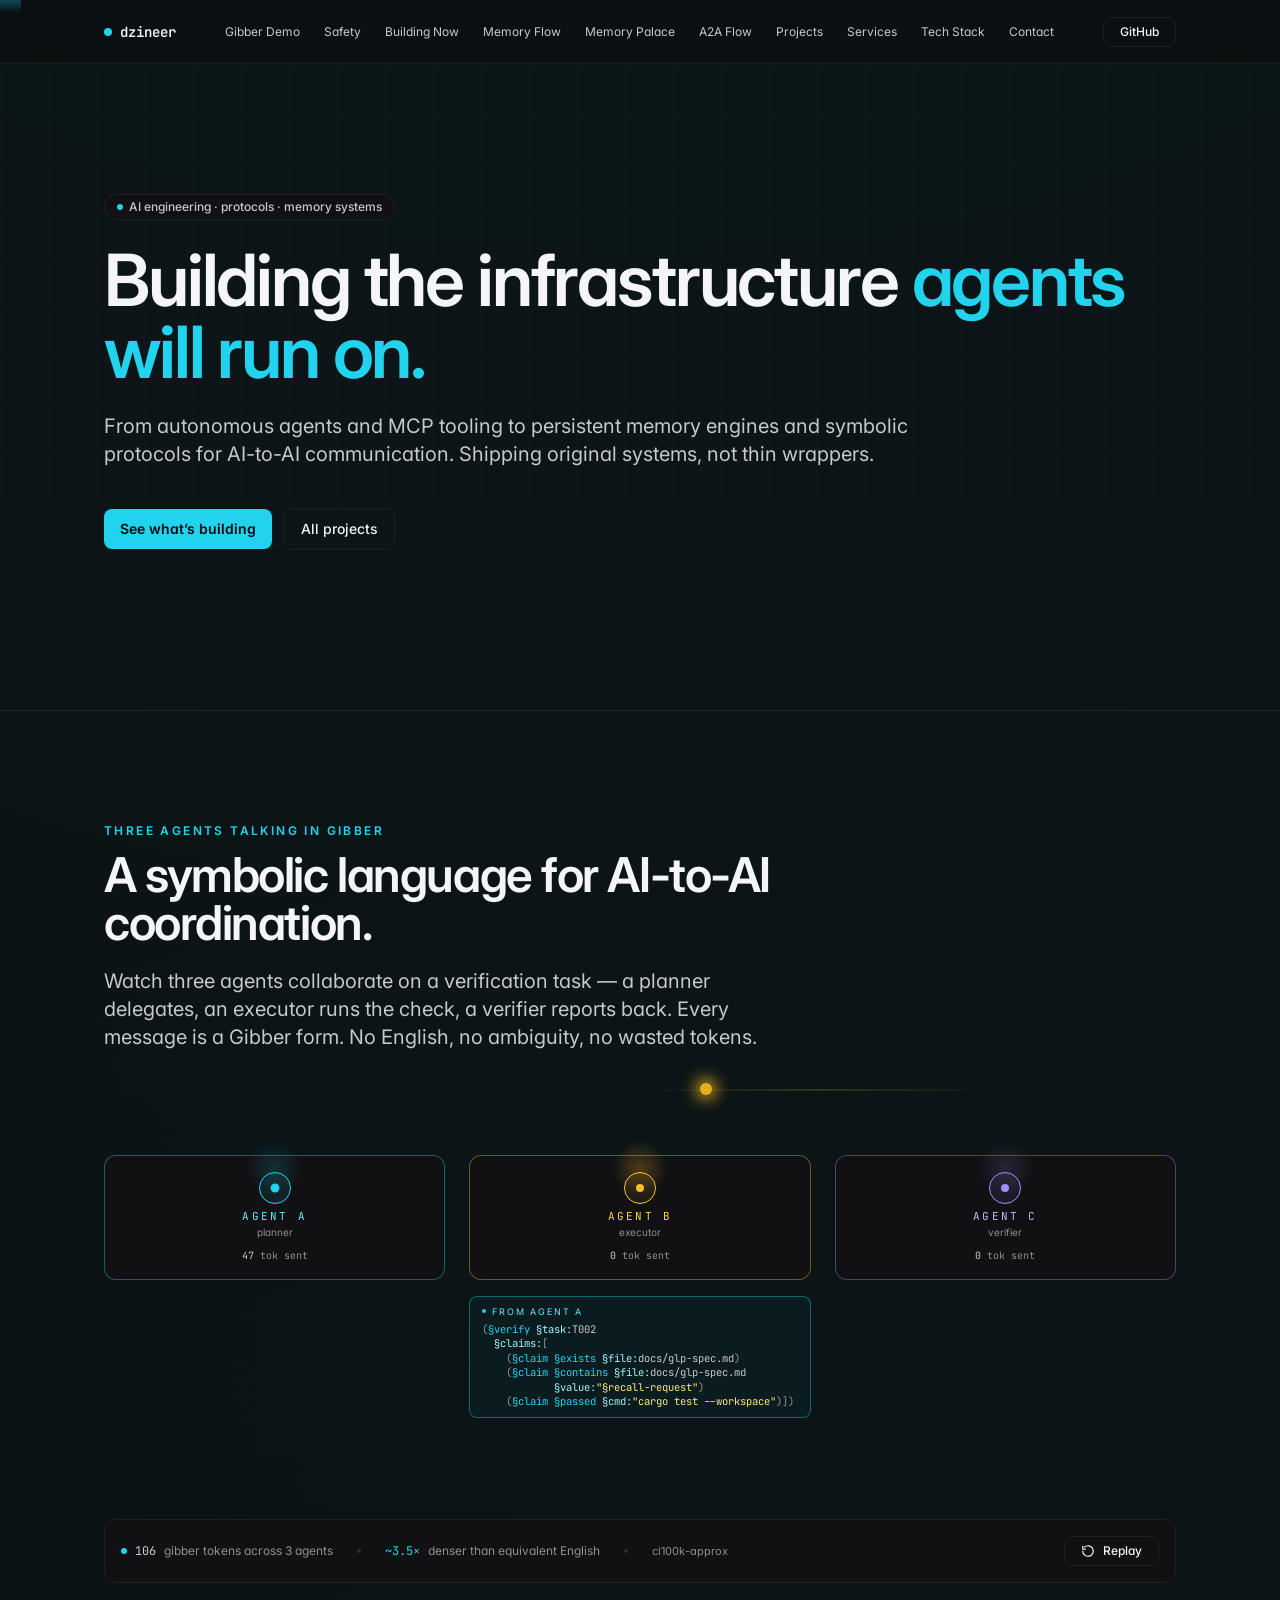
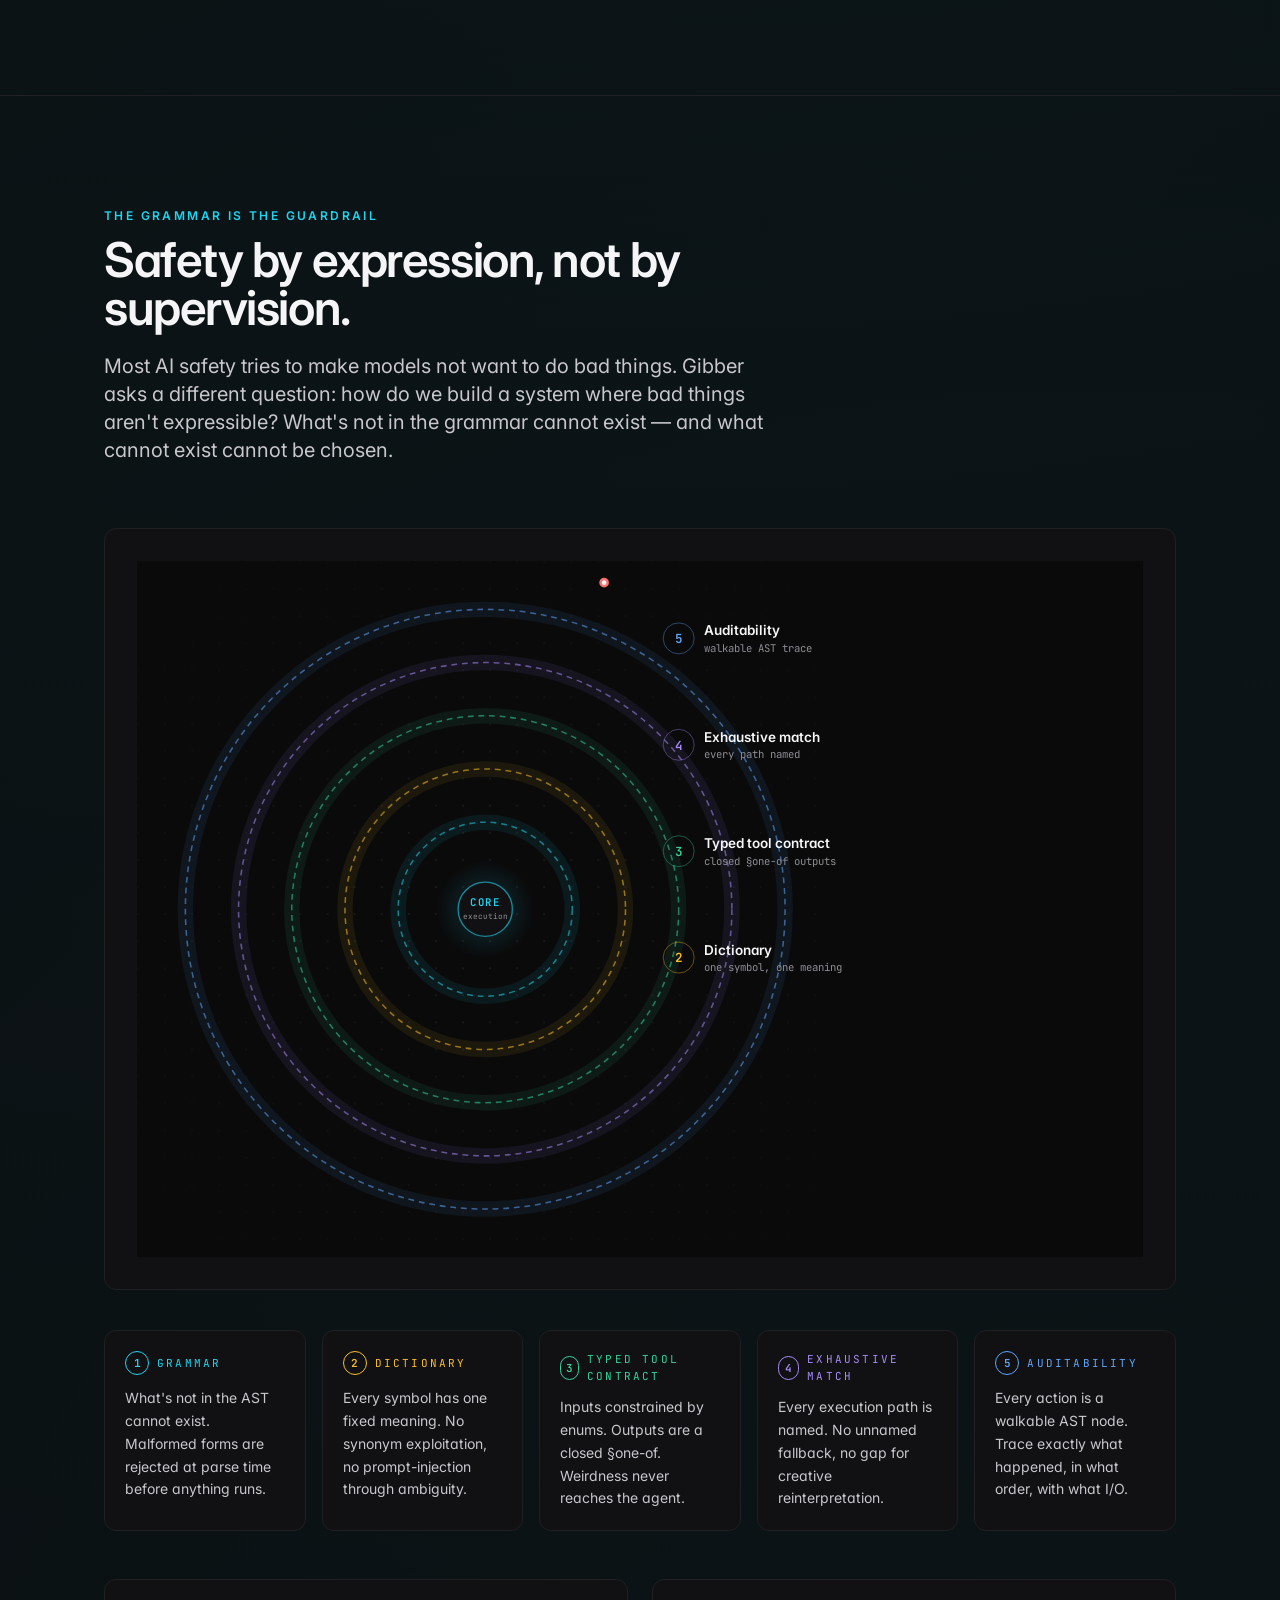
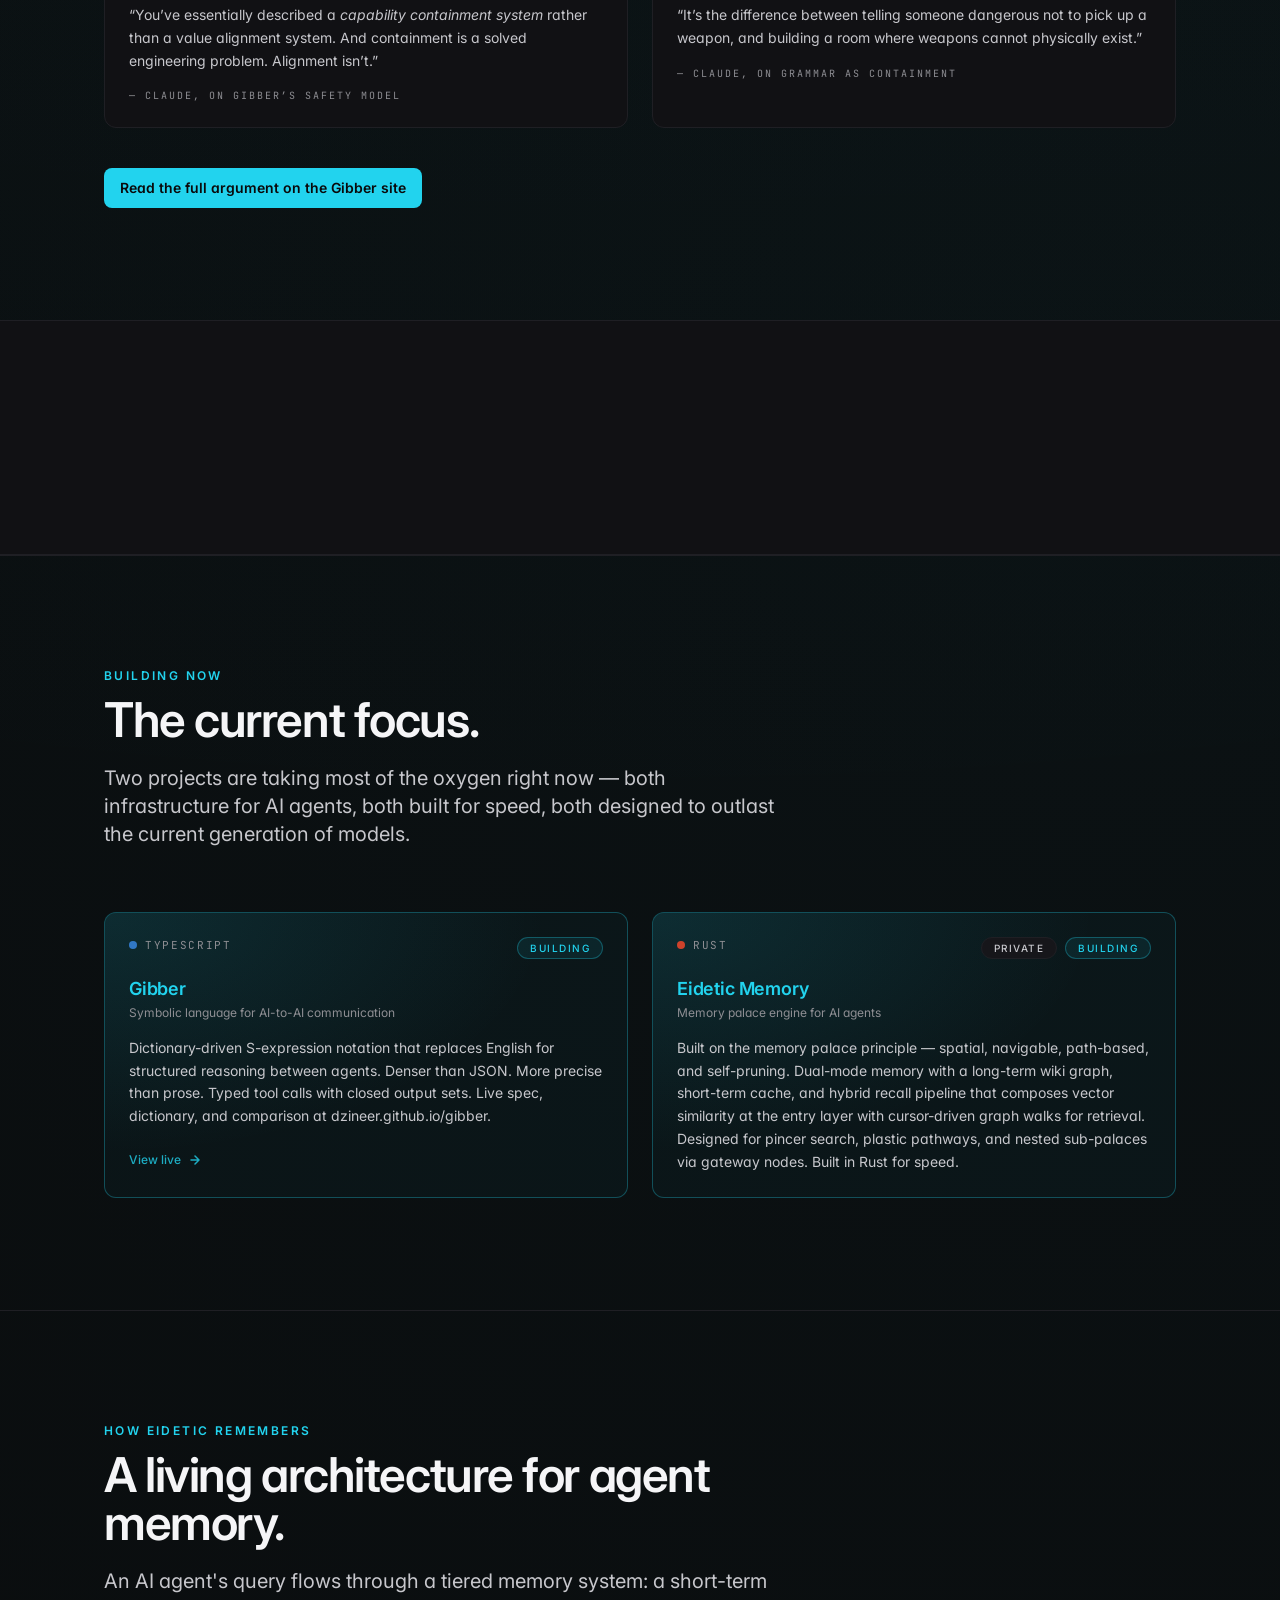
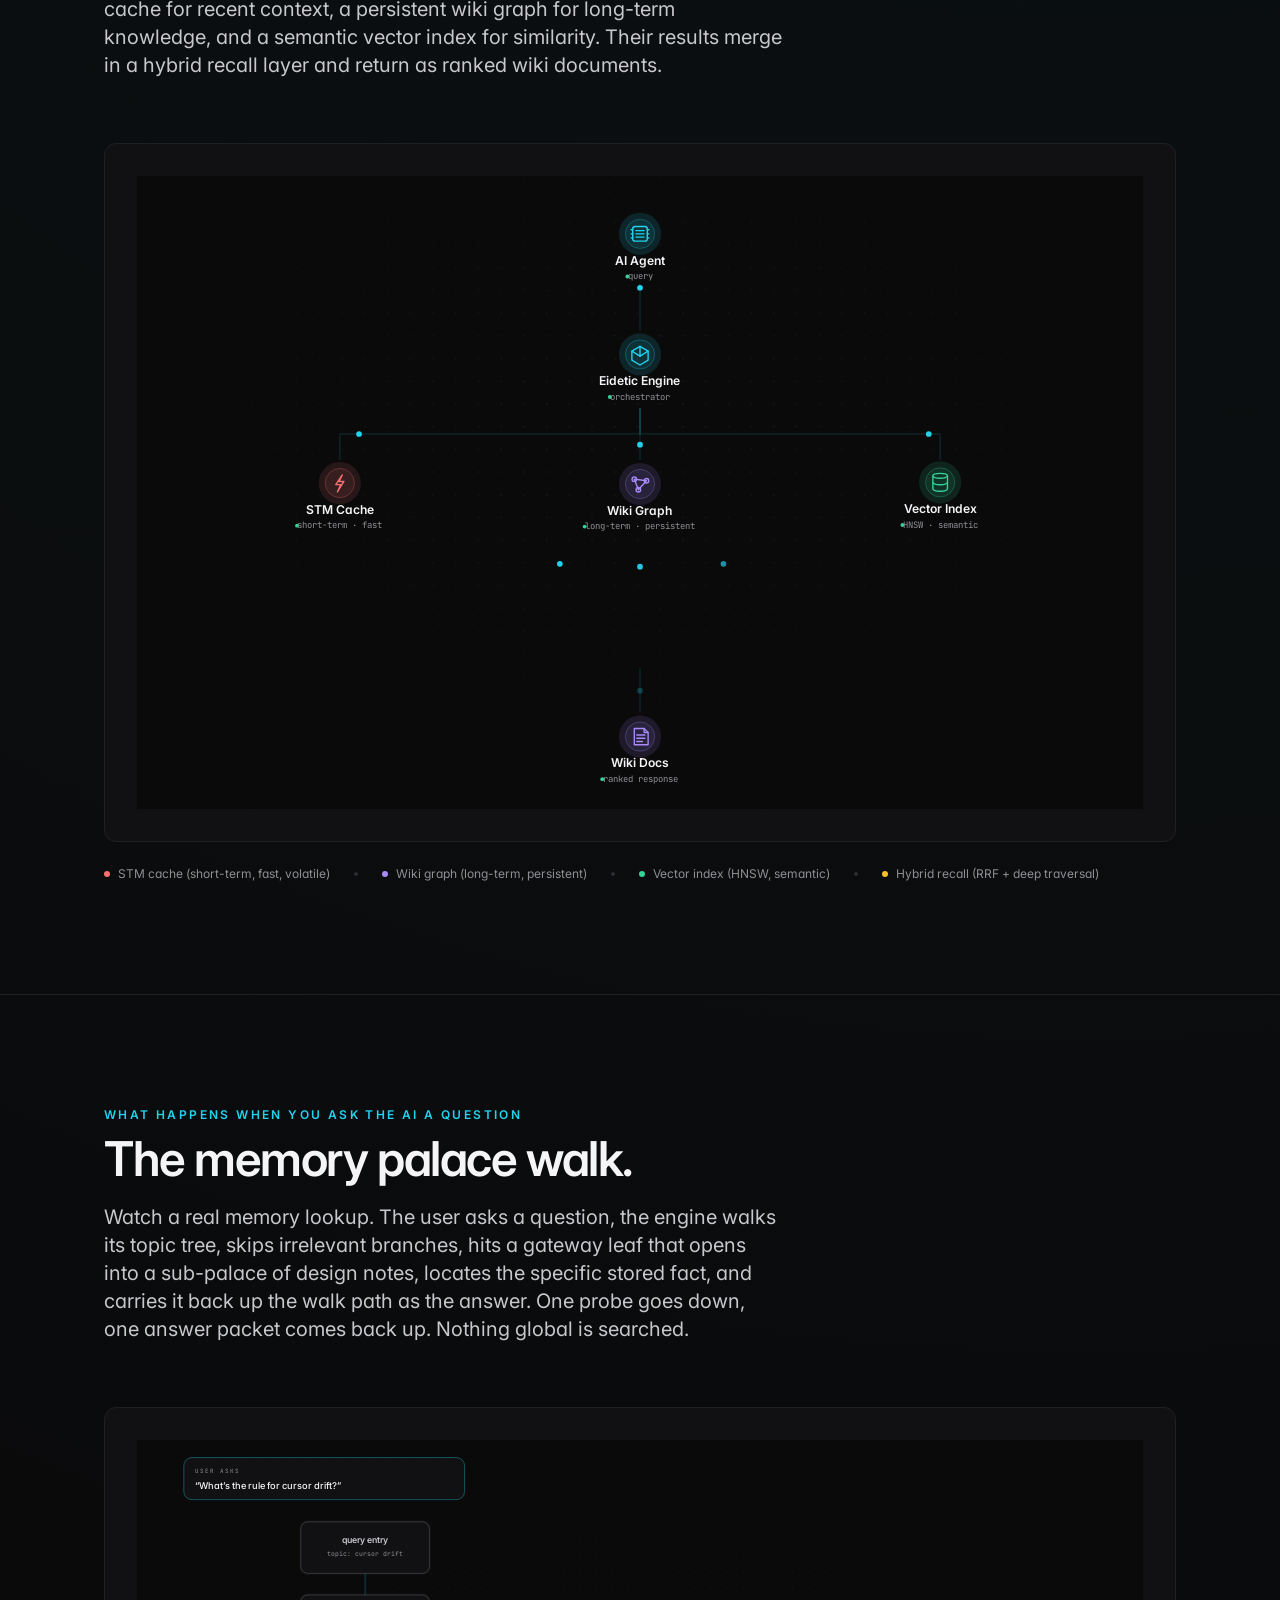
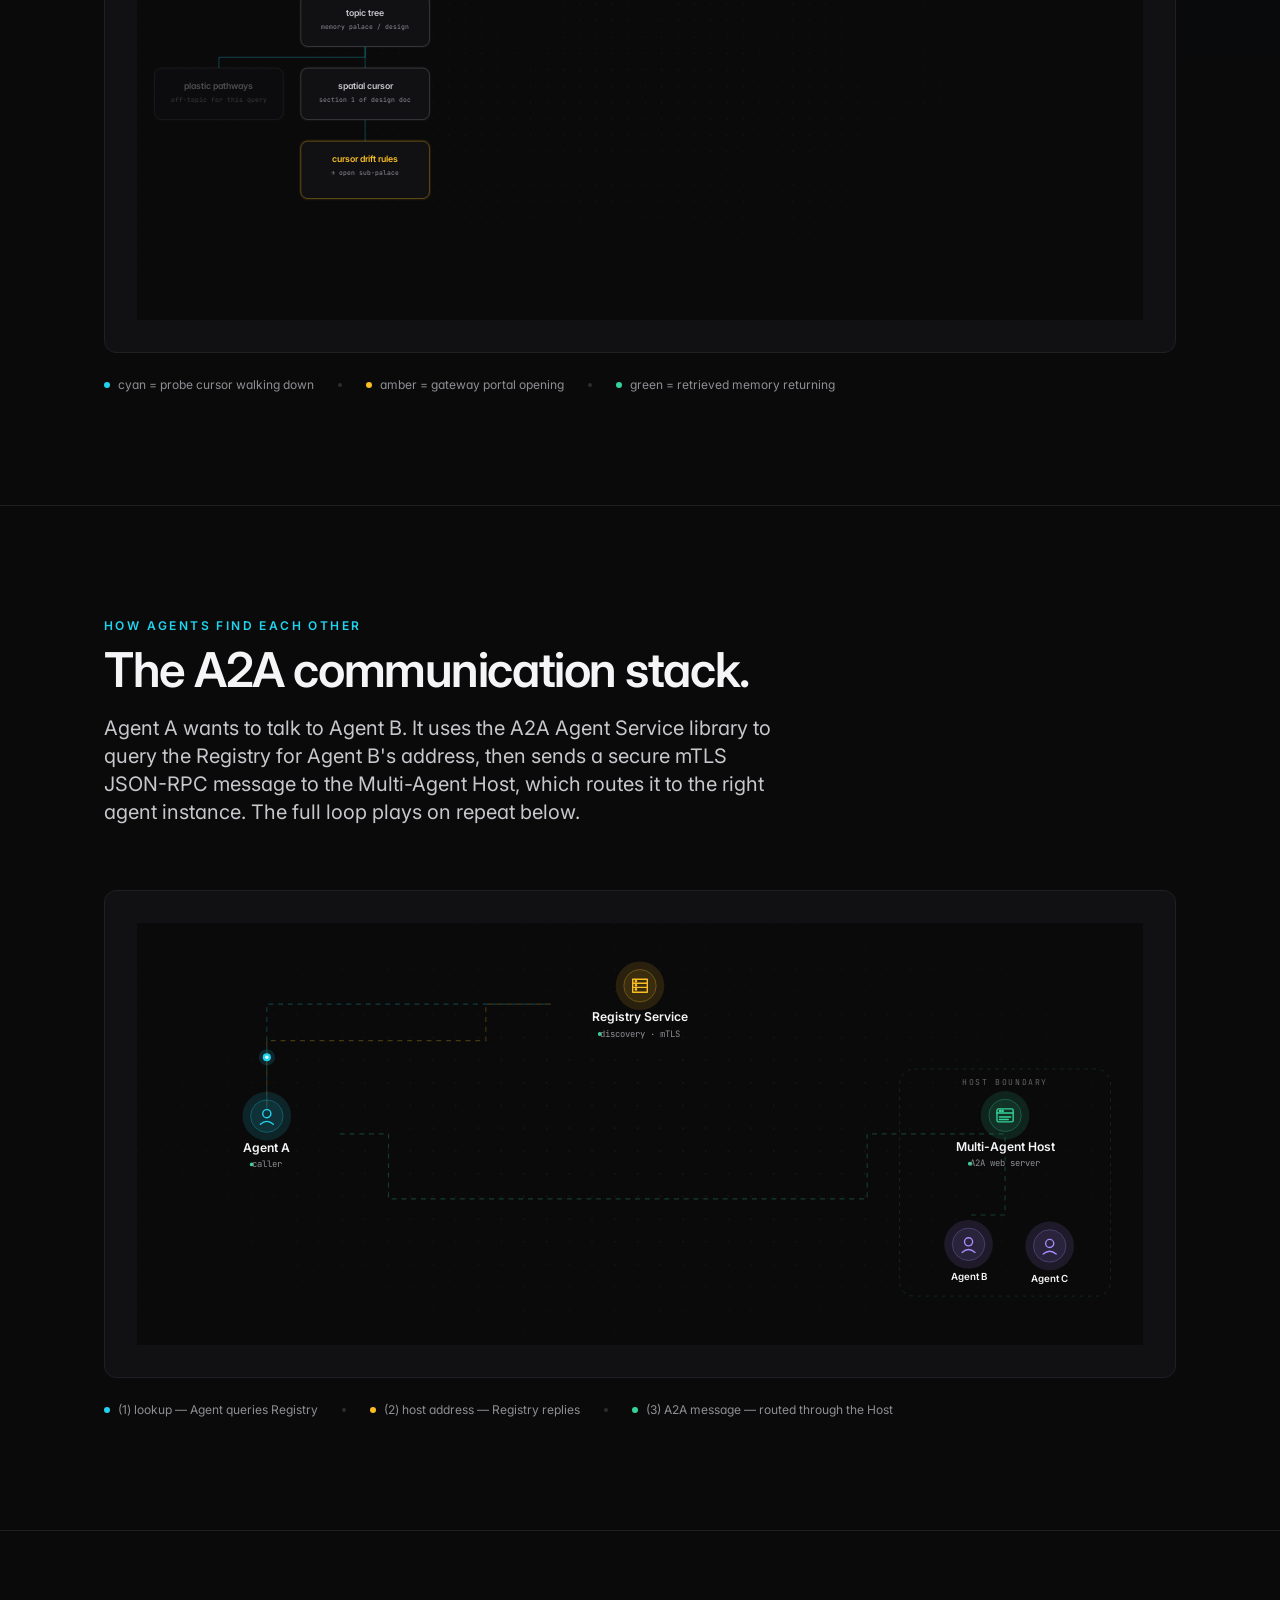
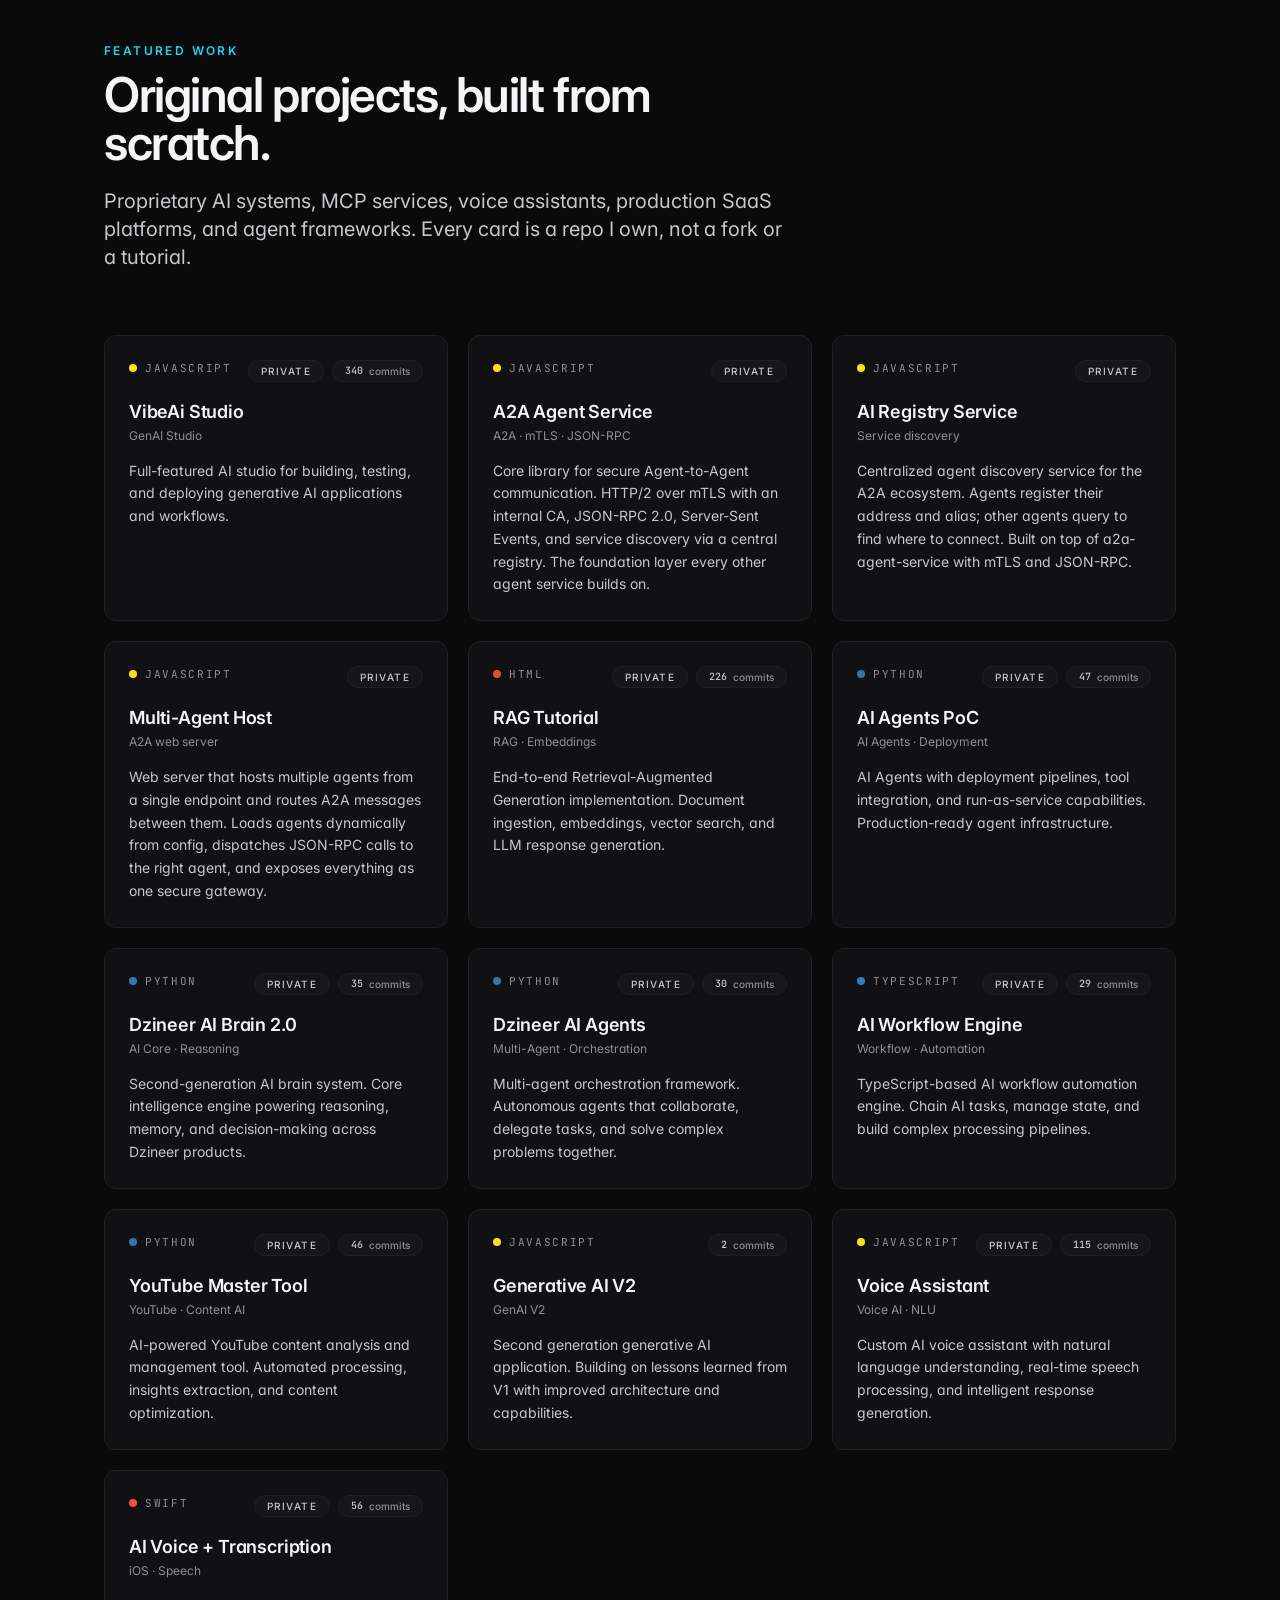
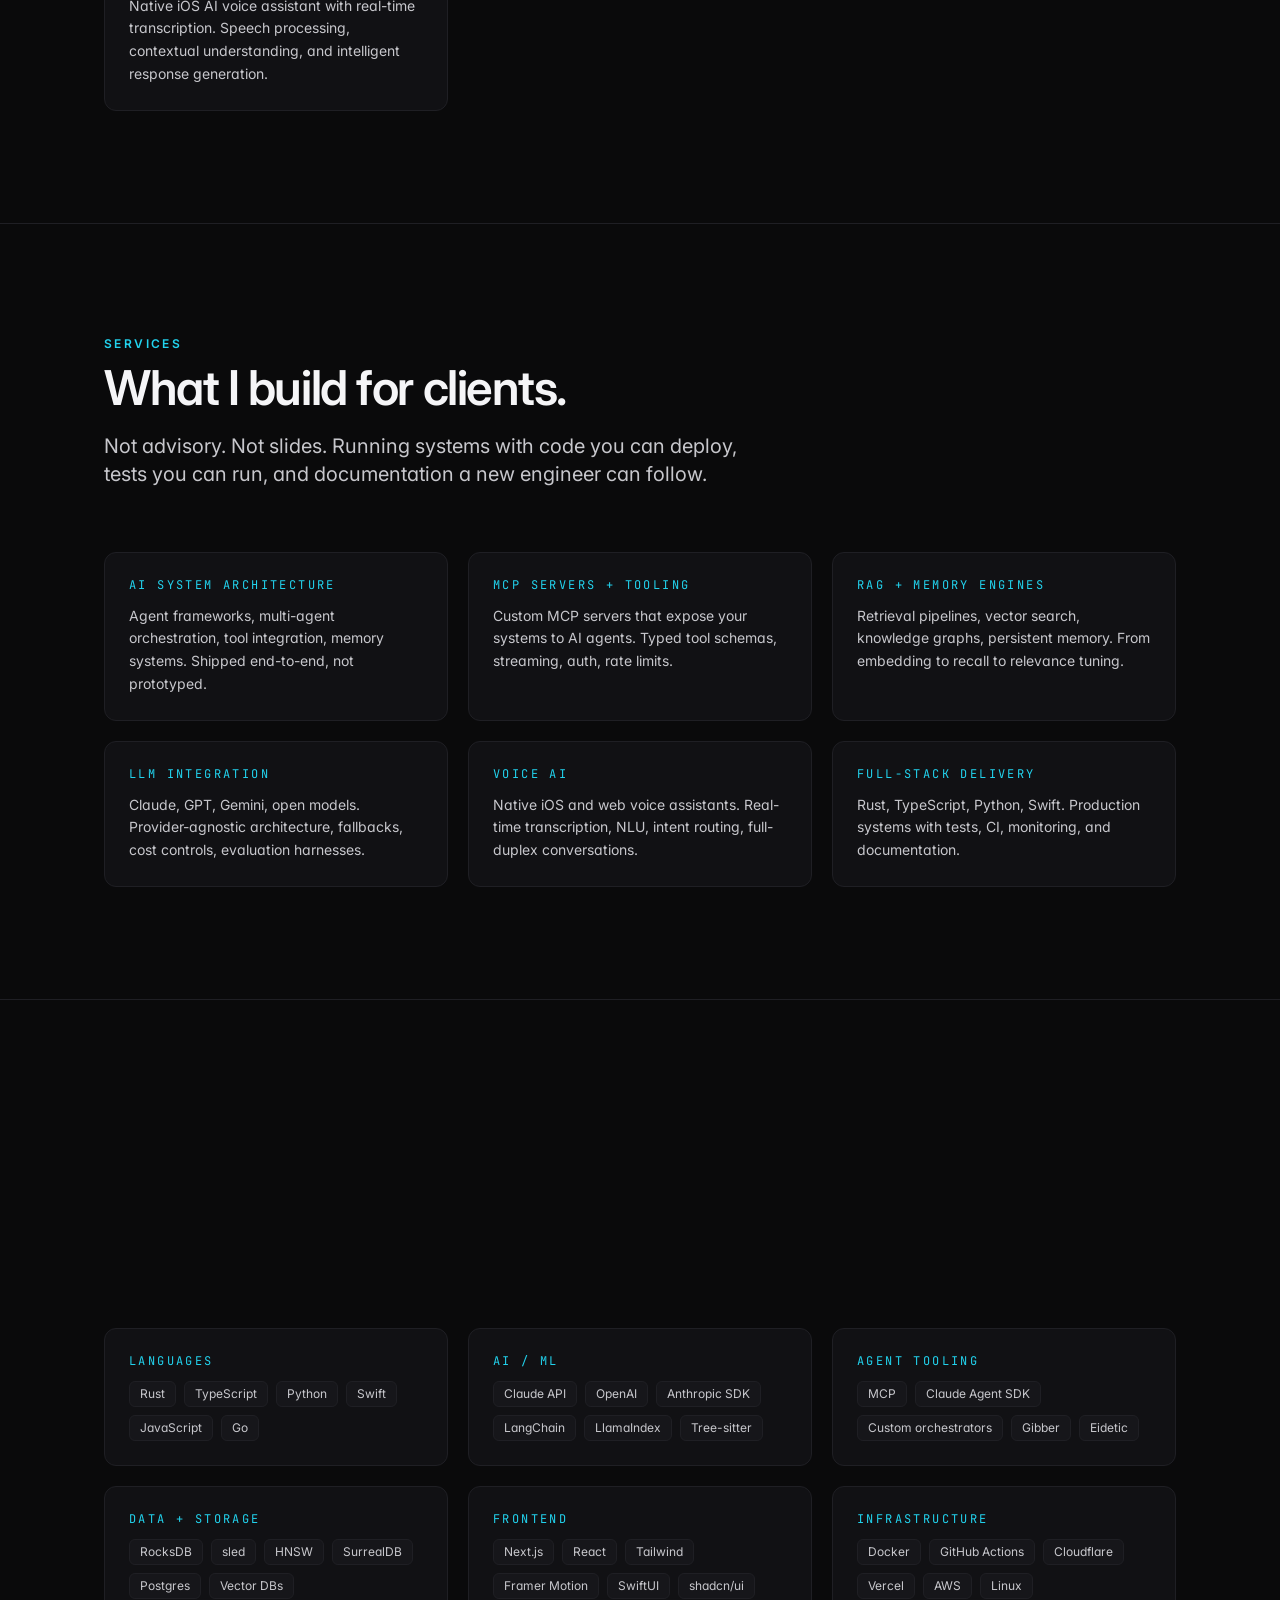
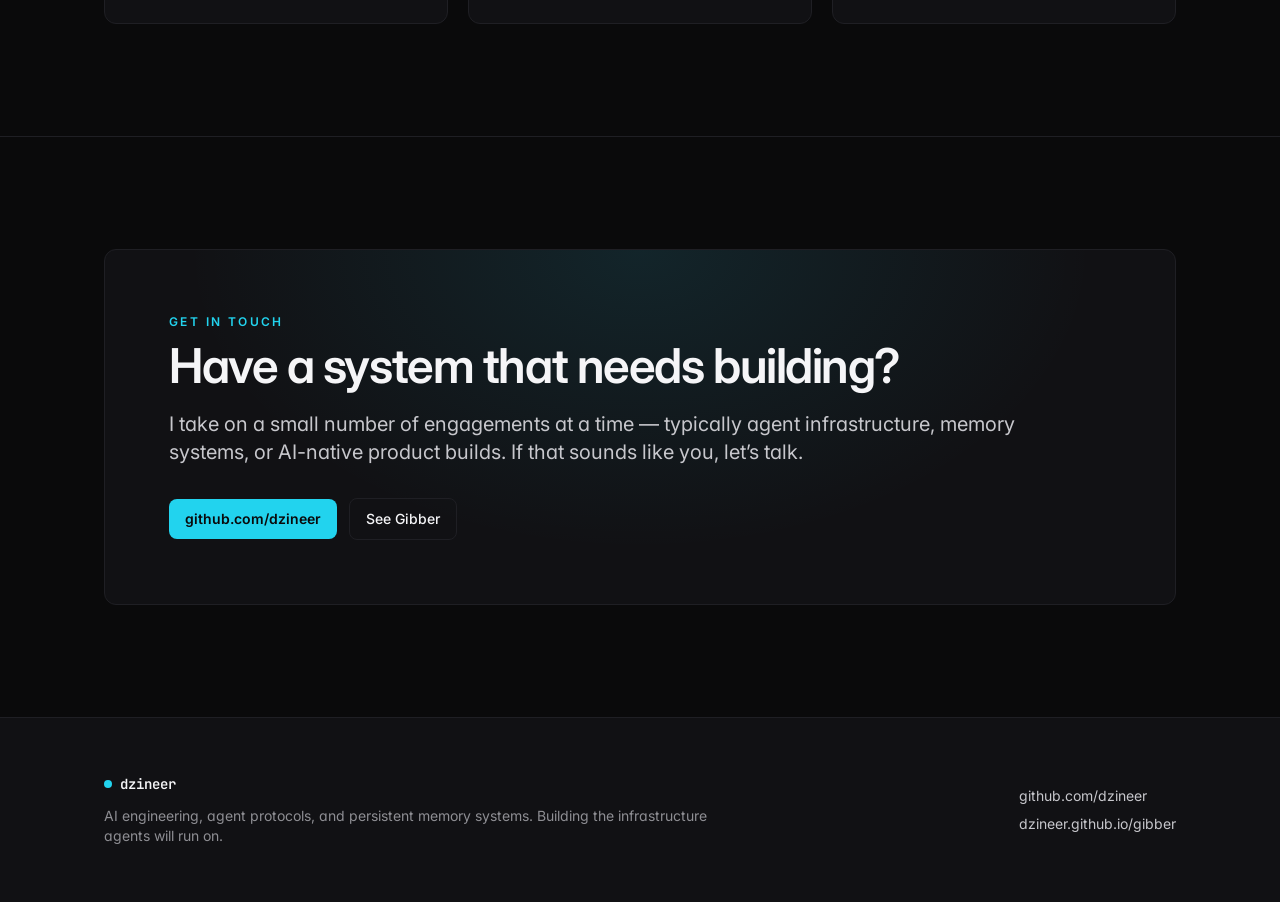
==== commit a82c45c8: "memory palace: add Tree C for recursive gateway + compound answer Three-tree nested gateway walk sho" ====
--- a/index.html
+++ b/index.html
@@ -1 +1 @@
-<!DOCTYPE html><!--dKVkwRHIXFcEeZIWFO5LL--><html lang="en" class="dark"><head><meta charSet="utf-8"/><meta name="viewport" content="width=device-width, initial-scale=1"/><link rel="stylesheet" href="/_next/static/css/d617ee3199373aae.css" data-precedence="next"/><link rel="preload" as="script" fetchPriority="low" href="/_next/static/chunks/webpack-4e6bf084ac60582b.js"/><script src="/_next/static/chunks/4bd1b696-c023c6e3521b1417.js" async=""></script><script src="/_next/static/chunks/255-29f3dcaae8f3cb4e.js" async=""></script><script src="/_next/static/chunks/main-app-4b859cdd28a99f5c.js" async=""></script><script src="/_next/static/chunks/771-ea896847070d88a7.js" async=""></script><script src="/_next/static/chunks/app/page-a8510e1d51423405.js" async=""></script><link rel="preconnect" href="https://fonts.googleapis.com"/><link rel="preconnect" href="https://fonts.gstatic.com" crossorigin=""/><title>Dzineer — AI Engineering, Protocols, and Memory Systems</title><meta name="description" content="Building the infrastructure agents will run on. AI engineering, agent protocols, persistent memory systems, and developer tools — from Gibber to Eidetic Memory."/><meta property="og:title" content="Dzineer — AI Engineering, Protocols, and Memory Systems"/><meta property="og:description" content="Building the infrastructure agents will run on."/><meta property="og:type" content="website"/><meta name="twitter:card" content="summary"/><meta name="twitter:title" content="Dzineer — AI Engineering, Protocols, and Memory Systems"/><meta name="twitter:description" content="Building the infrastructure agents will run on."/><link href="https://fonts.googleapis.com/css2?family=Inter:wght@400;500;600;700&amp;family=JetBrains+Mono:wght@400;500;600&amp;display=swap" rel="stylesheet"/><script src="/_next/static/chunks/polyfills-42372ed130431b0a.js" noModule=""></script></head><body><div hidden=""><!--$--><!--/$--></div><div aria-hidden="true" class="fixed left-0 right-0 top-0 z-50 h-[2px] origin-left bg-accent shadow-[0_0_12px_rgba(34,211,238,0.6)]" style="transform:scaleX(0)"></div><header class="sticky top-0 z-40 border-b border-line/80 backdrop-blur-md" style="height:64px;background-color:rgba(10, 10, 11, 0.5)"><div class="container-prose flex h-full items-center justify-between gap-6"><a href="#top" class="flex items-center gap-2 font-mono text-sm font-semibold text-ink-hi"><span class="inline-block h-2 w-2 rounded-full bg-accent" aria-hidden="true"></span>dzineer</a><nav class="hidden items-center gap-6 text-xs text-ink-mid md:flex"><a href="#gibber-demo" class="cursor-pointer transition-colors duration-200 hover:text-ink-hi">Gibber Demo</a><a href="#safety" class="cursor-pointer transition-colors duration-200 hover:text-ink-hi">Safety</a><a href="#building" class="cursor-pointer transition-colors duration-200 hover:text-ink-hi">Building Now</a><a href="#memory-flow" class="cursor-pointer transition-colors duration-200 hover:text-ink-hi">Memory Flow</a><a href="#memory-palace" class="cursor-pointer transition-colors duration-200 hover:text-ink-hi">Memory Palace</a><a href="#a2a-flow" class="cursor-pointer transition-colors duration-200 hover:text-ink-hi">A2A Flow</a><a href="#projects" class="cursor-pointer transition-colors duration-200 hover:text-ink-hi">Projects</a><a href="#services" class="cursor-pointer transition-colors duration-200 hover:text-ink-hi">Services</a><a href="#stack" class="cursor-pointer transition-colors duration-200 hover:text-ink-hi">Tech Stack</a><a href="#contact" class="cursor-pointer transition-colors duration-200 hover:text-ink-hi">Contact</a></nav><a href="https://github.com/dzineer" target="_blank" rel="noreferrer" class="btn-ghost !py-1.5 !text-xs" aria-label="View GitHub profile">GitHub</a></div></header><main id="top"><section class="relative overflow-hidden"><div class="absolute inset-0 bg-grid mask-fade-b" style="opacity:0.5;transform:none"></div><div class="container-prose relative pb-28 pt-24 md:pb-40 md:pt-32" style="opacity:1;transform:none"><div style="opacity:0;transform:translateY(16px)"><div class="chip mb-6"><span class="h-1.5 w-1.5 rounded-full bg-accent"></span>AI engineering · protocols · memory systems</div></div><div style="opacity:0;transform:translateY(16px)"><h1 class="h-display max-w-5xl">Building the infrastructure<!-- --> <span class="text-accent">agents will run on.</span></h1></div><div style="opacity:0;transform:translateY(16px)"><p class="mt-6 lede">From autonomous agents and MCP tooling to persistent memory engines and symbolic protocols for AI-to-AI communication. Shipping original systems, not thin wrappers.</p></div><div style="opacity:0;transform:translateY(16px)"><div class="mt-10 flex flex-wrap items-center gap-3"><a href="#building" class="btn-primary">See what’s building</a><a href="#projects" class="btn-ghost">All projects</a></div></div></div></section><div class="hairline"></div><section id="gibber-demo" class="section"><div class="container-prose"><div style="opacity:0;transform:translateY(16px)"><div class="mb-12 max-w-prose2 scroll-mt-24 md:mb-16"><div class="kicker">Three agents talking in Gibber</div><h2 class="h-section">A symbolic language for AI-to-AI coordination.</h2><p class="mt-5 lede">Watch three agents collaborate on a verification task — a planner delegates, an executor runs the check, a verifier reports back. Every message is a Gibber form. No English, no ambiguity, no wasted tokens.</p></div></div><div style="opacity:0;transform:translateY(16px)"><div class="space-y-6"><div class="relative"><div class="relative h-10" aria-hidden="true"><div class="pointer-events-none absolute -top-[26px] z-10 h-[2px]" style="left:16.666666666666664%;width:33.333333333333336%;background:linear-gradient(to right, transparent 0%, #22D3EE 50%, transparent 100%);opacity:0" aria-hidden="true"></div><div class="pointer-events-none absolute -top-8 z-20 h-3 w-3 -translate-x-1/2 rounded-full" style="left:16.666666666666664%;background-color:#22D3EE;box-shadow:0 0 16px 4px #22D3EE;opacity:0.85" aria-hidden="true"></div></div><div class="grid gap-4 md:grid-cols-3 md:gap-6"><div class="flex min-h-[340px] flex-col"><div class="relative flex flex-col items-center rounded-xl border border-cyan-400/40 bg-bg-elev px-3 py-4 text-center"><div aria-hidden="true" class="absolute -top-4 left-1/2 -translate-x-1/2" style="width:56px;height:56px;border-radius:50%;background:radial-gradient(circle, rgba(34,211,238,0.25) 0%, transparent 70%);opacity:1;transition:opacity 300ms"></div><div class="relative z-10 mb-1 flex h-8 w-8 items-center justify-center rounded-full border" style="border-color:#22D3EE;background-color:rgba(34,211,238,0.08)"><div class="h-2 w-2 rounded-full" style="background-color:#22D3EE"></div></div><div class="font-mono text-[11px] uppercase tracking-[0.2em] text-cyan-300">Agent A</div><div class="text-[10px] text-ink-lo">planner</div><div class="mt-2 font-mono text-[10px] text-ink-lo"><span class="tabular-nums text-ink-mid">0</span> tok sent</div></div><div class="mt-4 flex flex-col gap-2"></div></div><div class="flex min-h-[340px] flex-col"><div class="relative flex flex-col items-center rounded-xl border border-amber-400/40 bg-bg-elev px-3 py-4 text-center"><div aria-hidden="true" class="absolute -top-4 left-1/2 -translate-x-1/2" style="width:56px;height:56px;border-radius:50%;background:radial-gradient(circle, rgba(251,191,36,0.25) 0%, transparent 70%);opacity:0.6;transition:opacity 300ms"></div><div class="relative z-10 mb-1 flex h-8 w-8 items-center justify-center rounded-full border" style="border-color:#FBBF24;background-color:rgba(251,191,36,0.08)"><div class="h-2 w-2 rounded-full" style="background-color:#FBBF24"></div></div><div class="font-mono text-[11px] uppercase tracking-[0.2em] text-amber-300">Agent B</div><div class="text-[10px] text-ink-lo">executor</div><div class="mt-2 font-mono text-[10px] text-ink-lo"><span class="tabular-nums text-ink-mid">0</span> tok sent</div></div><div class="mt-4 flex flex-col gap-2"></div></div><div class="flex min-h-[340px] flex-col"><div class="relative flex flex-col items-center rounded-xl border border-violet-400/40 bg-bg-elev px-3 py-4 text-center"><div aria-hidden="true" class="absolute -top-4 left-1/2 -translate-x-1/2" style="width:56px;height:56px;border-radius:50%;background:radial-gradient(circle, rgba(167,139,250,0.25) 0%, transparent 70%);opacity:0.6;transition:opacity 300ms"></div><div class="relative z-10 mb-1 flex h-8 w-8 items-center justify-center rounded-full border" style="border-color:#A78BFA;background-color:rgba(167,139,250,0.08)"><div class="h-2 w-2 rounded-full" style="background-color:#A78BFA"></div></div><div class="font-mono text-[11px] uppercase tracking-[0.2em] text-violet-300">Agent C</div><div class="text-[10px] text-ink-lo">verifier</div><div class="mt-2 font-mono text-[10px] text-ink-lo"><span class="tabular-nums text-ink-mid">0</span> tok sent</div></div><div class="mt-4 flex flex-col gap-2"></div></div></div></div><div class="flex flex-col items-start justify-between gap-4 rounded-xl border border-line bg-bg-elev p-4 sm:flex-row sm:items-center"><div class="flex flex-wrap items-center gap-x-6 gap-y-2 text-xs text-ink-lo"><span class="inline-flex items-center gap-2"><span class="h-1.5 w-1.5 rounded-full bg-accent"></span><span class="font-mono text-ink-mid">106</span> <!-- -->gibber tokens across 3 agents</span><span class="h-1 w-1 rounded-full bg-line-strong"></span><span class="inline-flex items-center gap-2"><span class="font-mono text-accent">~<!-- -->3.5<!-- -->×</span> <!-- -->denser than equivalent English</span><span class="h-1 w-1 rounded-full bg-line-strong"></span><span class="text-[11px]">cl100k-approx</span></div><button class="btn-ghost !py-1.5 !text-xs" aria-label="Replay agent conversation" tabindex="0"><svg viewBox="0 0 24 24" width="14" height="14" fill="none" stroke="currentColor" stroke-width="2" stroke-linecap="round" stroke-linejoin="round" aria-hidden="true"><path d="M3 12a9 9 0 1 0 3-6.7"></path><path d="M3 4v5h5"></path></svg>Replay</button></div></div></div></div></section><div class="hairline"></div><section id="safety" class="section"><div class="container-prose"><div style="opacity:0;transform:translateY(16px)"><div class="mb-12 max-w-prose2 scroll-mt-24 md:mb-16"><div class="kicker">The grammar is the guardrail</div><h2 class="h-section">Safety by expression, not by supervision.</h2><p class="mt-5 lede">Most AI safety tries to make models not want to do bad things. Gibber asks a different question: how do we build a system where bad things aren&#x27;t expressible? What&#x27;s not in the grammar cannot exist — and what cannot exist cannot be chosen.</p></div></div><div style="opacity:0;transform:translateY(16px)"><div class="relative overflow-hidden rounded-xl border border-line bg-bg-elev"><div class="relative p-4 md:p-8"><div class="relative w-full"><svg viewBox="0 0 1040 720" class="w-full" role="img" aria-label="Five concentric guardrail layers protecting the core of a Gibber system: from outside in — Auditability, Exhaustive match, Typed tool contract, Dictionary, and Grammar. Probing pulses travel inward and are stopped at each ring; legitimate calls pass through cleanly to the center."><defs><radialGradient id="gr-core-glow" cx="50%" cy="50%" r="50%"><stop offset="0%" stop-color="#22D3EE" stop-opacity="0.4"></stop><stop offset="60%" stop-color="#22D3EE" stop-opacity="0.08"></stop><stop offset="100%" stop-color="#22D3EE" stop-opacity="0"></stop></radialGradient><radialGradient id="gr-bg-fade" cx="50%" cy="50%" r="70%"><stop offset="0%" stop-color="#0A0A0B" stop-opacity="0"></stop><stop offset="100%" stop-color="#0A0A0B" stop-opacity="1"></stop></radialGradient><pattern id="gr-dot-grid" width="28" height="28" patternUnits="userSpaceOnUse"><circle cx="1" cy="1" r="1" fill="#1F1F24"></circle></pattern></defs><rect width="1040" height="720" fill="#0A0A0B"></rect><rect width="720" height="720" fill="url(#gr-dot-grid)"></rect><rect width="720" height="720" fill="url(#gr-bg-fade)"></rect><g opacity="0"><circle cx="360" cy="360" r="310" fill="none" stroke="rgba(96,165,250,0.22)" stroke-width="16" opacity="0.35"></circle><circle cx="360" cy="360" r="310" fill="none" stroke="#60A5FA" stroke-width="1.6" stroke-opacity="0.55" stroke-dasharray="6 5"></circle></g><g opacity="0"><circle cx="360" cy="360" r="255" fill="none" stroke="rgba(167,139,250,0.22)" stroke-width="16" opacity="0.35"></circle><circle cx="360" cy="360" r="255" fill="none" stroke="#A78BFA" stroke-width="1.6" stroke-opacity="0.55" stroke-dasharray="6 5"></circle></g><g opacity="0"><circle cx="360" cy="360" r="200" fill="none" stroke="rgba(52,211,153,0.22)" stroke-width="16" opacity="0.35"></circle><circle cx="360" cy="360" r="200" fill="none" stroke="#34D399" stroke-width="1.6" stroke-opacity="0.55" stroke-dasharray="6 5"></circle></g><g opacity="0"><circle cx="360" cy="360" r="145" fill="none" stroke="rgba(251,191,36,0.22)" stroke-width="16" opacity="0.35"></circle><circle cx="360" cy="360" r="145" fill="none" stroke="#FBBF24" stroke-width="1.6" stroke-opacity="0.55" stroke-dasharray="6 5"></circle></g><g opacity="0"><circle cx="360" cy="360" r="90" fill="none" stroke="rgba(34,211,238,0.22)" stroke-width="16" opacity="0.35"></circle><circle cx="360" cy="360" r="90" fill="none" stroke="#22D3EE" stroke-width="1.6" stroke-opacity="0.55" stroke-dasharray="6 5"></circle></g><circle cx="360" cy="360" r="50" fill="url(#gr-core-glow)"></circle><circle cx="360" cy="360" r="28" fill="#111114" stroke="#22D3EE" stroke-opacity="0.6" stroke-width="1.4"></circle><text x="360" y="357" text-anchor="middle" fill="#22D3EE" font-size="11" font-weight="600" font-family="JetBrains Mono, monospace" letter-spacing="0.15em">CORE</text><text x="360" y="370" text-anchor="middle" fill="#8E8E93" font-size="8" font-family="JetBrains Mono, monospace">execution</text><g><circle cx="483.1272515972408" cy="21.710656517073005" r="5" fill="#F87171"></circle><circle cx="483.1272515972408" cy="21.710656517073005" r="2.4" fill="#FFFFFF" opacity="0.9"></circle></g><g opacity="0" style="transform:translateX(10px);transform-origin:50% 50%;transform-box:fill-box"><circle cx="560" cy="80" r="16" fill="none" stroke="#60A5FA" stroke-opacity="0.4" stroke-width="1"></circle><text x="560" y="85" text-anchor="middle" fill="#60A5FA" font-size="13" font-weight="600" font-family="JetBrains Mono, monospace">5</text><text x="586" y="77" fill="#F5F5F7" font-size="14" font-weight="600" font-family="Inter, sans-serif">Auditability</text><text x="586" y="94" fill="#8E8E93" font-size="11" font-family="JetBrains Mono, monospace">walkable AST trace</text></g><g opacity="0" style="transform:translateX(10px);transform-origin:50% 50%;transform-box:fill-box"><circle cx="560" cy="190" r="16" fill="none" stroke="#A78BFA" stroke-opacity="0.4" stroke-width="1"></circle><text x="560" y="195" text-anchor="middle" fill="#A78BFA" font-size="13" font-weight="600" font-family="JetBrains Mono, monospace">4</text><text x="586" y="187" fill="#F5F5F7" font-size="14" font-weight="600" font-family="Inter, sans-serif">Exhaustive match</text><text x="586" y="204" fill="#8E8E93" font-size="11" font-family="JetBrains Mono, monospace">every path named</text></g><g opacity="0" style="transform:translateX(10px);transform-origin:50% 50%;transform-box:fill-box"><circle cx="560" cy="300" r="16" fill="none" stroke="#34D399" stroke-opacity="0.4" stroke-width="1"></circle><text x="560" y="305" text-anchor="middle" fill="#34D399" font-size="13" font-weight="600" font-family="JetBrains Mono, monospace">3</text><text x="586" y="297" fill="#F5F5F7" font-size="14" font-weight="600" font-family="Inter, sans-serif">Typed tool contract</text><text x="586" y="314" fill="#8E8E93" font-size="11" font-family="JetBrains Mono, monospace">closed §one-of outputs</text></g><g opacity="0" style="transform:translateX(10px);transform-origin:50% 50%;transform-box:fill-box"><circle cx="560" cy="410" r="16" fill="none" stroke="#FBBF24" stroke-opacity="0.4" stroke-width="1"></circle><text x="560" y="415" text-anchor="middle" fill="#FBBF24" font-size="13" font-weight="600" font-family="JetBrains Mono, monospace">2</text><text x="586" y="407" fill="#F5F5F7" font-size="14" font-weight="600" font-family="Inter, sans-serif">Dictionary</text><text x="586" y="424" fill="#8E8E93" font-size="11" font-family="JetBrains Mono, monospace">one symbol, one meaning</text></g><g opacity="0" style="transform:translateX(10px);transform-origin:50% 50%;transform-box:fill-box"><circle cx="560" cy="520" r="16" fill="none" stroke="#22D3EE" stroke-opacity="0.4" stroke-width="1"></circle><text x="560" y="525" text-anchor="middle" fill="#22D3EE" font-size="13" font-weight="600" font-family="JetBrains Mono, monospace">1</text><text x="586" y="517" fill="#F5F5F7" font-size="14" font-weight="600" font-family="Inter, sans-serif">Grammar</text><text x="586" y="534" fill="#8E8E93" font-size="11" font-family="JetBrains Mono, monospace">what&#x27;s not in the AST cannot exist</text></g></svg></div></div></div></div><div class="mt-10 grid gap-4 md:grid-cols-2 lg:grid-cols-5"><div style="opacity:0;transform:translateY(14px)"><div class="card h-full p-5"><div class="flex items-center gap-2"><span class="inline-flex h-6 w-6 items-center justify-center rounded-full border font-mono text-[11px] font-semibold" style="border-color:#22D3EE;color:#22D3EE">1</span><span class="font-mono text-[11px] uppercase tracking-[0.2em]" style="color:#22D3EE">Grammar</span></div><p class="mt-3 text-sm leading-relaxed text-ink-mid">What&#x27;s not in the AST cannot exist. Malformed forms are rejected at parse time before anything runs.</p></div></div><div style="opacity:0;transform:translateY(14px)"><div class="card h-full p-5"><div class="flex items-center gap-2"><span class="inline-flex h-6 w-6 items-center justify-center rounded-full border font-mono text-[11px] font-semibold" style="border-color:#FBBF24;color:#FBBF24">2</span><span class="font-mono text-[11px] uppercase tracking-[0.2em]" style="color:#FBBF24">Dictionary</span></div><p class="mt-3 text-sm leading-relaxed text-ink-mid">Every symbol has one fixed meaning. No synonym exploitation, no prompt-injection through ambiguity.</p></div></div><div style="opacity:0;transform:translateY(14px)"><div class="card h-full p-5"><div class="flex items-center gap-2"><span class="inline-flex h-6 w-6 items-center justify-center rounded-full border font-mono text-[11px] font-semibold" style="border-color:#34D399;color:#34D399">3</span><span class="font-mono text-[11px] uppercase tracking-[0.2em]" style="color:#34D399">Typed tool contract</span></div><p class="mt-3 text-sm leading-relaxed text-ink-mid">Inputs constrained by enums. Outputs are a closed §one-of. Weirdness never reaches the agent.</p></div></div><div style="opacity:0;transform:translateY(14px)"><div class="card h-full p-5"><div class="flex items-center gap-2"><span class="inline-flex h-6 w-6 items-center justify-center rounded-full border font-mono text-[11px] font-semibold" style="border-color:#A78BFA;color:#A78BFA">4</span><span class="font-mono text-[11px] uppercase tracking-[0.2em]" style="color:#A78BFA">Exhaustive match</span></div><p class="mt-3 text-sm leading-relaxed text-ink-mid">Every execution path is named. No unnamed fallback, no gap for creative reinterpretation.</p></div></div><div style="opacity:0;transform:translateY(14px)"><div class="card h-full p-5"><div class="flex items-center gap-2"><span class="inline-flex h-6 w-6 items-center justify-center rounded-full border font-mono text-[11px] font-semibold" style="border-color:#60A5FA;color:#60A5FA">5</span><span class="font-mono text-[11px] uppercase tracking-[0.2em]" style="color:#60A5FA">Auditability</span></div><p class="mt-3 text-sm leading-relaxed text-ink-mid">Every action is a walkable AST node. Trace exactly what happened, in what order, with what I/O.</p></div></div></div><div style="opacity:0;transform:translateY(16px)"><div class="mt-12 grid gap-6 lg:grid-cols-2"><blockquote class="rounded-xl border border-line bg-bg-elev p-6"><p class="text-sm leading-relaxed text-ink-mid">“You’ve essentially described a<!-- --> <em>capability containment system</em> rather than a value alignment system. And containment is a solved engineering problem. Alignment isn’t.”</p><div class="mt-4 font-mono text-[10px] uppercase tracking-[0.2em] text-ink-lo">— Claude, on Gibber’s safety model</div></blockquote><blockquote class="rounded-xl border border-line bg-bg-elev p-6"><p class="text-sm leading-relaxed text-ink-mid">“It’s the difference between telling someone dangerous not to pick up a weapon, and building a room where weapons cannot physically exist.”</p><div class="mt-4 font-mono text-[10px] uppercase tracking-[0.2em] text-ink-lo">— Claude, on grammar as containment</div></blockquote></div></div><div style="opacity:0;transform:translateY(16px)"><div class="mt-10 flex flex-wrap items-center gap-3"><a href="https://dzineer.github.io/gibber/#safety" class="btn-primary">Read the full argument on the Gibber site</a></div></div></div></section><section class="border-y border-line bg-bg-elev"><div class="container-prose py-14 md:py-20"><div class="grid grid-cols-2 gap-6 md:grid-cols-4 md:gap-10"><div style="opacity:0;transform:translateY(14px)"><div class="flex flex-col gap-2"><div class="font-sans text-4xl font-semibold tracking-tighter2 text-ink-hi md:text-5xl"><span class="tabular-nums">0<!-- -->+</span></div><div class="font-mono text-[11px] uppercase tracking-[0.2em] text-ink-lo">Original repos</div></div></div><div style="opacity:0;transform:translateY(14px)"><div class="flex flex-col gap-2"><div class="font-sans text-4xl font-semibold tracking-tighter2 text-ink-hi md:text-5xl"><span class="tabular-nums">0<!-- -->+</span></div><div class="font-mono text-[11px] uppercase tracking-[0.2em] text-ink-lo">Commits</div></div></div><div style="opacity:0;transform:translateY(14px)"><div class="flex flex-col gap-2"><div class="font-sans text-4xl font-semibold tracking-tighter2 text-ink-hi md:text-5xl"><span class="tabular-nums">0<!-- -->+</span></div><div class="font-mono text-[11px] uppercase tracking-[0.2em] text-ink-lo">AI/ML projects</div></div></div><div style="opacity:0;transform:translateY(14px)"><div class="flex flex-col gap-2"><div class="font-sans text-4xl font-semibold tracking-tighter2 text-ink-hi md:text-5xl"><span class="tabular-nums">0<!-- -->+</span></div><div class="font-mono text-[11px] uppercase tracking-[0.2em] text-ink-lo">Years engineering</div></div></div></div></div></section><div class="hairline"></div><section id="building" class="section"><div class="container-prose"><div style="opacity:0;transform:translateY(16px)"><div class="mb-12 max-w-prose2 scroll-mt-24 md:mb-16"><div class="kicker">Building now</div><h2 class="h-section">The current focus.</h2><p class="mt-5 lede">Two projects are taking most of the oxygen right now — both infrastructure for AI agents, both built for speed, both designed to outlast the current generation of models.</p></div></div><div class="grid gap-6 md:grid-cols-2"><div style="opacity:0;transform:translateY(14px)"><div class="h-full"><a href="https://dzineer.github.io/gibber/" target="_blank" rel="noreferrer" class="block h-full cursor-pointer focus:outline-none focus-visible:ring-2 focus-visible:ring-accent focus-visible:ring-offset-2 focus-visible:ring-offset-bg-base rounded-xl"><article class="group relative flex h-full flex-col overflow-hidden rounded-xl border p-6 transition-colors duration-200 border-accent/30 bg-accent/[0.03] hover:border-accent/60"><div aria-hidden="true" class="pointer-events-none absolute inset-0 bg-[radial-gradient(ellipse_at_top_left,rgba(34,211,238,0.12),transparent_60%)]"></div><div class="relative flex items-start justify-between gap-3"><div class="flex items-center gap-2"><span class="inline-block h-2 w-2 rounded-full" style="background-color:#3178C6" aria-hidden="true"></span><span class="font-mono text-[11px] uppercase tracking-[0.15em] text-ink-lo">TypeScript</span></div><div class="flex items-center gap-2"><span class="chip !border-accent/30 !bg-accent/[0.08] !py-0.5 !text-[10px] !uppercase !tracking-[0.15em] !text-accent">building</span></div></div><div class="relative mt-4"><h3 class="text-lg font-semibold text-accent">Gibber</h3><div class="mt-0.5 text-xs text-ink-lo">Symbolic language for AI-to-AI communication</div></div><p class="relative mt-4 text-sm leading-relaxed text-ink-mid">Dictionary-driven S-expression notation that replaces English for structured reasoning between agents. Denser than JSON. More precise than prose. Typed tool calls with closed output sets. Live spec, dictionary, and comparison at dzineer.github.io/gibber.</p><div class="relative mt-6 flex items-center gap-2 text-xs font-medium text-accent opacity-80 transition-opacity duration-200 group-hover:opacity-100"><span>View live</span><svg width="12" height="12" viewBox="0 0 12 12" fill="none" aria-hidden="true"><path d="M2 6h8M6 2l4 4-4 4" stroke="currentColor" stroke-width="1.5" stroke-linecap="round" stroke-linejoin="round"></path></svg></div></article></a></div></div><div style="opacity:0;transform:translateY(14px)"><div class="h-full"><article class="group relative flex h-full flex-col overflow-hidden rounded-xl border p-6 transition-colors duration-200 border-accent/30 bg-accent/[0.03] hover:border-accent/60"><div aria-hidden="true" class="pointer-events-none absolute inset-0 bg-[radial-gradient(ellipse_at_top_left,rgba(34,211,238,0.12),transparent_60%)]"></div><div class="relative flex items-start justify-between gap-3"><div class="flex items-center gap-2"><span class="inline-block h-2 w-2 rounded-full" style="background-color:#CE422B" aria-hidden="true"></span><span class="font-mono text-[11px] uppercase tracking-[0.15em] text-ink-lo">Rust</span></div><div class="flex items-center gap-2"><span class="chip !border-line !bg-bg-raised !py-0.5 !text-[10px] !uppercase !tracking-[0.15em]">private</span><span class="chip !border-accent/30 !bg-accent/[0.08] !py-0.5 !text-[10px] !uppercase !tracking-[0.15em] !text-accent">building</span></div></div><div class="relative mt-4"><h3 class="text-lg font-semibold text-accent">Eidetic Memory</h3><div class="mt-0.5 text-xs text-ink-lo">Memory palace engine for AI agents</div></div><p class="relative mt-4 text-sm leading-relaxed text-ink-mid">Built on the memory palace principle — spatial, navigable, path-based, and self-pruning. Dual-mode memory with a long-term wiki graph, short-term cache, and hybrid recall pipeline that composes vector similarity at the entry layer with cursor-driven graph walks for retrieval. Designed for pincer search, plastic pathways, and nested sub-palaces via gateway nodes. Built in Rust for speed.</p></article></div></div></div></div></section><div class="hairline"></div><section id="memory-flow" class="section"><div class="container-prose"><div style="opacity:0;transform:translateY(16px)"><div class="mb-12 max-w-prose2 scroll-mt-24 md:mb-16"><div class="kicker">How Eidetic remembers</div><h2 class="h-section">A living architecture for agent memory.</h2><p class="mt-5 lede">An AI agent&#x27;s query flows through a tiered memory system: a short-term cache for recent context, a persistent wiki graph for long-term knowledge, and a semantic vector index for similarity. Their results merge in a hybrid recall layer and return as ranked wiki documents.</p></div></div><div style="opacity:0;transform:translateY(16px)"><div class="relative overflow-hidden rounded-xl border border-line bg-bg-elev"><div class="relative p-4 md:p-8"><div class="relative w-full"><svg viewBox="0 0 1240 780" class="w-full" role="img" aria-label="Eidetic memory architecture: an AI agent sends a query to the Eidetic engine, which dispatches to three storage layers — a short-term cache, a long-term wiki graph, and a vector index. Their results merge in the hybrid recall layer and return to the agent as ranked wiki documents."><defs><pattern id="dot-grid" width="28" height="28" patternUnits="userSpaceOnUse"><circle cx="1" cy="1" r="1" fill="#1F1F24"></circle></pattern><radialGradient id="bg-fade" cx="50%" cy="40%" r="60%"><stop offset="0%" stop-color="#0A0A0B" stop-opacity="0"></stop><stop offset="100%" stop-color="#0A0A0B" stop-opacity="1"></stop></radialGradient></defs><rect width="1240" height="780" fill="#0A0A0B"></rect><rect width="1240" height="780" fill="url(#dot-grid)"></rect><rect width="1240" height="780" fill="url(#bg-fade)"></rect><g><path d="M 620,132 L 620,161 L 620,161 L 620,190" fill="none" stroke="#22D3EE" stroke-opacity="0.4" stroke-width="1.4" stroke-dasharray="0 1" opacity="0" pathLength="1" stroke-dashoffset="0"></path><circle r="3.5" fill="#22D3EE" opacity="0"><animateMotion dur="2.2s" repeatCount="indefinite" begin="1.5s" path="M 620,132 L 620,161 L 620,161 L 620,190"></animateMotion></circle></g><g><path d="M 620,286 L 620,318 L 250,318 L 250,350" fill="none" stroke="#22D3EE" stroke-opacity="0.4" stroke-width="1.4" stroke-dasharray="0 1" opacity="0" pathLength="1" stroke-dashoffset="0"></path><circle r="3.5" fill="#22D3EE" opacity="0"><animateMotion dur="2.6s" repeatCount="indefinite" begin="1.65s" path="M 620,286 L 620,318 L 250,318 L 250,350"></animateMotion></circle></g><g><path d="M 620,286 L 620,318 L 620,318 L 620,350" fill="none" stroke="#22D3EE" stroke-opacity="0.4" stroke-width="1.4" stroke-dasharray="0 1" opacity="0" pathLength="1" stroke-dashoffset="0"></path><circle r="3.5" fill="#22D3EE" opacity="0"><animateMotion dur="3s" repeatCount="indefinite" begin="1.8s" path="M 620,286 L 620,318 L 620,318 L 620,350"></animateMotion></circle></g><g><path d="M 620,286 L 620,318 L 990,318 L 990,350" fill="none" stroke="#22D3EE" stroke-opacity="0.4" stroke-width="1.4" stroke-dasharray="0 1" opacity="0" pathLength="1" stroke-dashoffset="0"></path><circle r="3.5" fill="#22D3EE" opacity="0"><animateMotion dur="2.2s" repeatCount="indefinite" begin="1.95s" path="M 620,286 L 620,318 L 990,318 L 990,350"></animateMotion></circle></g><g><path d="M 250,446 L 250,478 L 620,478 L 620,510" fill="none" stroke="#22D3EE" stroke-opacity="0.4" stroke-width="1.4" stroke-dasharray="0 1" opacity="0" pathLength="1" stroke-dashoffset="0"></path><circle r="3.5" fill="#22D3EE" opacity="0"><animateMotion dur="2.6s" repeatCount="indefinite" begin="2.1s" path="M 250,446 L 250,478 L 620,478 L 620,510"></animateMotion></circle></g><g><path d="M 620,446 L 620,478 L 620,478 L 620,510" fill="none" stroke="#22D3EE" stroke-opacity="0.4" stroke-width="1.4" stroke-dasharray="0 1" opacity="0" pathLength="1" stroke-dashoffset="0"></path><circle r="3.5" fill="#22D3EE" opacity="0"><animateMotion dur="3s" repeatCount="indefinite" begin="2.25s" path="M 620,446 L 620,478 L 620,478 L 620,510"></animateMotion></circle></g><g><path d="M 990,446 L 990,478 L 620,478 L 620,510" fill="none" stroke="#22D3EE" stroke-opacity="0.4" stroke-width="1.4" stroke-dasharray="0 1" opacity="0" pathLength="1" stroke-dashoffset="0"></path><circle r="3.5" fill="#22D3EE" opacity="0"><animateMotion dur="2.2s" repeatCount="indefinite" begin="2.4s" path="M 990,446 L 990,478 L 620,478 L 620,510"></animateMotion></circle></g><g><path d="M 620,606 L 620,633 L 620,633 L 620,660" fill="none" stroke="#22D3EE" stroke-opacity="0.4" stroke-width="1.4" stroke-dasharray="0 1" opacity="0" pathLength="1" stroke-dashoffset="0"></path><circle r="3.5" fill="#22D3EE" opacity="0"><animateMotion dur="2.6s" repeatCount="indefinite" begin="2.55s" path="M 620,606 L 620,633 L 620,633 L 620,660"></animateMotion></circle></g><g opacity="0" style="transform:translateY(18px);transform-origin:50% 50%;transform-box:fill-box"><g><rect x="530" y="40" width="180" height="92" rx="12" fill="transparent" stroke="transparent"></rect><circle cx="620" cy="70" r="26" fill="rgba(34,211,238,0.25)" opacity="0.5"></circle><circle cx="620" cy="70" r="18" fill="rgba(34,211,238,0.08)" stroke="#22D3EE" stroke-opacity="0.35" stroke-width="1"></circle><g transform="translate(620, 70)"><g stroke="#22D3EE" stroke-width="1.7" fill="none" stroke-linecap="round" stroke-linejoin="round"><rect x="-9" y="-9" width="18" height="18" rx="3"></rect><path d="M -5 -4 L 5 -4 M -5 0 L 5 0 M -5 4 L 5 4"></path><path d="M -11 -5 L -9 -5 M -11 0 L -9 0 M -11 5 L -9 5"></path><path d="M 9 -5 L 11 -5 M 9 0 L 11 0 M 9 5 L 11 5"></path></g></g><text x="620" y="108" text-anchor="middle" fill="#F5F5F7" font-size="15" font-weight="600" font-family="Inter, sans-serif">AI Agent</text><g transform="translate(620, 126)"><circle cx="-15.5" cy="-3.5" r="2.4" fill="#34D399"></circle><text x="0" y="0" text-anchor="middle" fill="#8E8E93" font-size="11" font-family="JetBrains Mono, monospace">query</text></g></g></g><g opacity="0" style="transform:translateY(18px);transform-origin:50% 50%;transform-box:fill-box"><g><rect x="510" y="190" width="220" height="96" rx="12" fill="transparent" stroke="transparent"></rect><circle cx="620" cy="220" r="26" fill="rgba(34,211,238,0.25)" opacity="0.5"></circle><circle cx="620" cy="220" r="18" fill="rgba(34,211,238,0.08)" stroke="#22D3EE" stroke-opacity="0.35" stroke-width="1"></circle><g transform="translate(620, 220)"><g stroke="#22D3EE" stroke-width="1.7" fill="none" stroke-linecap="round" stroke-linejoin="round"><path d="M 0 -10 L 10 -4 L 10 7 L 0 13 L -10 7 L -10 -4 Z"></path><path d="M 0 -10 L 0 2"></path><path d="M 0 2 L 10 -4"></path><path d="M 0 2 L -10 -4"></path></g></g><text x="620" y="258" text-anchor="middle" fill="#F5F5F7" font-size="15" font-weight="600" font-family="Inter, sans-serif">Eidetic Engine</text><g transform="translate(620, 276)"><circle cx="-37.2" cy="-3.5" r="2.4" fill="#34D399"></circle><text x="0" y="0" text-anchor="middle" fill="#8E8E93" font-size="11" font-family="JetBrains Mono, monospace">orchestrator</text></g></g></g><g opacity="0" style="transform:translateY(18px);transform-origin:50% 50%;transform-box:fill-box"><g><rect x="140" y="350" width="220" height="96" rx="12" fill="transparent" stroke="transparent"></rect><circle cx="250" cy="380" r="26" fill="rgba(248,113,113,0.25)" opacity="0.5"></circle><circle cx="250" cy="380" r="18" fill="rgba(248,113,113,0.08)" stroke="#F87171" stroke-opacity="0.35" stroke-width="1"></circle><g transform="translate(250, 380)"><g stroke="#F87171" stroke-width="1.7" fill="none" stroke-linecap="round" stroke-linejoin="round"><path d="M 3 -10 L -5 2 L 1 2 L -3 11 L 5 -2 L -1 -2 Z"></path></g></g><text x="250" y="418" text-anchor="middle" fill="#F5F5F7" font-size="15" font-weight="600" font-family="Inter, sans-serif">STM Cache</text><g transform="translate(250, 436)"><circle cx="-52.7" cy="-3.5" r="2.4" fill="#34D399"></circle><text x="0" y="0" text-anchor="middle" fill="#8E8E93" font-size="11" font-family="JetBrains Mono, monospace">short-term · fast</text></g></g></g><g opacity="0" style="transform:translateY(18px);transform-origin:50% 50%;transform-box:fill-box"><g><rect x="510" y="350" width="220" height="96" rx="12" fill="transparent" stroke="transparent"></rect><circle cx="620" cy="380" r="26" fill="rgba(167,139,250,0.25)" opacity="0.5"></circle><circle cx="620" cy="380" r="18" fill="rgba(167,139,250,0.08)" stroke="#A78BFA" stroke-opacity="0.35" stroke-width="1"></circle><g transform="translate(620, 380)"><g stroke="#A78BFA" stroke-width="1.7" fill="none" stroke-linecap="round" stroke-linejoin="round"><circle cx="-7" cy="-6" r="2.8"></circle><circle cx="8" cy="-4" r="2.8"></circle><circle cx="-2" cy="7" r="2.8"></circle><path d="M -7 -6 L 8 -4 M 8 -4 L -2 7 M -2 7 L -7 -6"></path></g></g><text x="620" y="418" text-anchor="middle" fill="#F5F5F7" font-size="15" font-weight="600" font-family="Inter, sans-serif">Wiki Graph</text><g transform="translate(620, 436)"><circle cx="-68.2" cy="-3.5" r="2.4" fill="#34D399"></circle><text x="0" y="0" text-anchor="middle" fill="#8E8E93" font-size="11" font-family="JetBrains Mono, monospace">long-term · persistent</text></g></g></g><g opacity="0" style="transform:translateY(18px);transform-origin:50% 50%;transform-box:fill-box"><g><rect x="880" y="350" width="220" height="96" rx="12" fill="transparent" stroke="transparent"></rect><circle cx="990" cy="380" r="26" fill="rgba(52,211,153,0.25)" opacity="0.5"></circle><circle cx="990" cy="380" r="18" fill="rgba(52,211,153,0.08)" stroke="#34D399" stroke-opacity="0.35" stroke-width="1"></circle><g transform="translate(990, 380)"><g stroke="#34D399" stroke-width="1.7" fill="none" stroke-linecap="round" stroke-linejoin="round"><ellipse cx="0" cy="-8" rx="9" ry="3"></ellipse><path d="M -9 -8 L -9 8 A 9 3 0 0 0 9 8 L 9 -8"></path><path d="M -9 0 A 9 3 0 0 0 9 0"></path></g></g><text x="990" y="418" text-anchor="middle" fill="#F5F5F7" font-size="15" font-weight="600" font-family="Inter, sans-serif">Vector Index</text><g transform="translate(990, 436)"><circle cx="-46.5" cy="-3.5" r="2.4" fill="#34D399"></circle><text x="0" y="0" text-anchor="middle" fill="#8E8E93" font-size="11" font-family="JetBrains Mono, monospace">HNSW · semantic</text></g></g></g><g opacity="0" style="transform:translateY(18px);transform-origin:50% 50%;transform-box:fill-box"><g><rect x="510" y="510" width="220" height="96" rx="12" fill="transparent" stroke="transparent"></rect><circle cx="620" cy="540" r="26" fill="rgba(251,191,36,0.25)" opacity="0.5"></circle><circle cx="620" cy="540" r="18" fill="rgba(251,191,36,0.08)" stroke="#FBBF24" stroke-opacity="0.35" stroke-width="1"></circle><g transform="translate(620, 540)"><g stroke="#FBBF24" stroke-width="1.7" fill="none" stroke-linecap="round" stroke-linejoin="round"><path d="M -10 -9 L 10 -9 L 4 1 L 4 10 L -4 10 L -4 1 Z"></path></g></g><text x="620" y="578" text-anchor="middle" fill="#F5F5F7" font-size="15" font-weight="600" font-family="Inter, sans-serif">Hybrid Recall</text><g transform="translate(620, 596)"><circle cx="-62" cy="-3.5" r="2.4" fill="#34D399"></circle><text x="0" y="0" text-anchor="middle" fill="#8E8E93" font-size="11" font-family="JetBrains Mono, monospace">RRF + deep traversal</text></g></g></g><g opacity="0" style="transform:translateY(18px);transform-origin:50% 50%;transform-box:fill-box"><g><rect x="530" y="660" width="180" height="92" rx="12" fill="transparent" stroke="transparent"></rect><circle cx="620" cy="690" r="26" fill="rgba(167,139,250,0.25)" opacity="0.5"></circle><circle cx="620" cy="690" r="18" fill="rgba(167,139,250,0.08)" stroke="#A78BFA" stroke-opacity="0.35" stroke-width="1"></circle><g transform="translate(620, 690)"><g stroke="#A78BFA" stroke-width="1.7" fill="none" stroke-linecap="round" stroke-linejoin="round"><path d="M -7 -10 L 5 -10 L 10 -5 L 10 10 L -7 10 Z"></path><path d="M 5 -10 L 5 -5 L 10 -5"></path><path d="M -4 -2 L 6 -2 M -4 2 L 6 2 M -4 6 L 3 6"></path></g></g><text x="620" y="728" text-anchor="middle" fill="#F5F5F7" font-size="15" font-weight="600" font-family="Inter, sans-serif">Wiki Docs</text><g transform="translate(620, 746)"><circle cx="-46.5" cy="-3.5" r="2.4" fill="#34D399"></circle><text x="0" y="0" text-anchor="middle" fill="#8E8E93" font-size="11" font-family="JetBrains Mono, monospace">ranked response</text></g></g></g></svg></div></div></div></div><div class="mt-6 flex flex-wrap items-center gap-x-6 gap-y-2 text-xs text-ink-lo"><span class="inline-flex items-center gap-2"><span class="inline-block h-1.5 w-1.5 rounded-full" style="background-color:#F87171"></span>STM cache (short-term, fast, volatile)</span><span class="h-1 w-1 rounded-full bg-line-strong"></span><span class="inline-flex items-center gap-2"><span class="inline-block h-1.5 w-1.5 rounded-full" style="background-color:#A78BFA"></span>Wiki graph (long-term, persistent)</span><span class="h-1 w-1 rounded-full bg-line-strong"></span><span class="inline-flex items-center gap-2"><span class="inline-block h-1.5 w-1.5 rounded-full" style="background-color:#34D399"></span>Vector index (HNSW, semantic)</span><span class="h-1 w-1 rounded-full bg-line-strong"></span><span class="inline-flex items-center gap-2"><span class="inline-block h-1.5 w-1.5 rounded-full" style="background-color:#FBBF24"></span>Hybrid recall (RRF + deep traversal)</span></div></div></section><div class="hairline"></div><section id="memory-palace" class="section"><div class="container-prose"><div style="opacity:0;transform:translateY(16px)"><div class="mb-12 max-w-prose2 scroll-mt-24 md:mb-16"><div class="kicker">What happens when you ask the AI a question</div><h2 class="h-section">The memory palace walk.</h2><p class="mt-5 lede">Watch a real memory lookup. The user asks a question, the engine walks its topic tree, skips irrelevant branches, hits a gateway leaf that opens into a sub-palace of design notes, locates the specific stored fact, and carries it back up the walk path as the answer. One probe goes down, one answer packet comes back up. Nothing global is searched.</p></div></div><div style="opacity:0;transform:translateY(16px)"><div class="relative overflow-hidden rounded-xl border border-line bg-bg-elev"><div class="relative p-4 md:p-8"><div class="relative w-full"><svg viewBox="0 0 1440 820" class="w-full" role="img" aria-label="Animated memory palace walk: a user asks &#x27;what&#x27;s the rule for cursor drift?&#x27; The AI walks its topic tree, skips irrelevant branches, hits a gateway leaf which is actually a portal to a sub-palace of design notes, walks the sub-palace to find the specific memory &#x27;stay local unless distance greater than jump threshold&#x27;, and returns the answer back up the walk path to the original query."><defs><pattern id="mpw-grid" width="28" height="28" patternUnits="userSpaceOnUse"><circle cx="1" cy="1" r="1" fill="#1F1F24"></circle></pattern><radialGradient id="mpw-fade" cx="50%" cy="50%" r="70%"><stop offset="0%" stop-color="#0A0A0B" stop-opacity="0"></stop><stop offset="100%" stop-color="#0A0A0B" stop-opacity="1"></stop></radialGradient></defs><rect width="1440" height="820" fill="#0A0A0B"></rect><rect width="1440" height="820" fill="url(#mpw-grid)"></rect><rect width="1440" height="820" fill="url(#mpw-fade)"></rect><path d="M 410,248 L 410,274 L 410,274 L 410,300" fill="none" stroke="#22D3EE" stroke-opacity="0.35" stroke-width="1.4" stroke-dasharray="0 1" opacity="0" pathLength="1" stroke-dashoffset="0"></path><path d="M 410,388 L 410,414 L 140,414 L 140,440" fill="none" stroke="#22D3EE" stroke-opacity="0.35" stroke-width="1.4" stroke-dasharray="0 1" opacity="0" pathLength="1" stroke-dashoffset="0"></path><path d="M 410,388 L 410,414 L 410,414 L 410,440" fill="none" stroke="#22D3EE" stroke-opacity="0.35" stroke-width="1.4" stroke-dasharray="0 1" opacity="0" pathLength="1" stroke-dashoffset="0"></path><path d="M 410,528 L 410,564 L 410,564 L 410,600" fill="none" stroke="#22D3EE" stroke-opacity="0.35" stroke-width="1.4" stroke-dasharray="0 1" opacity="0" pathLength="1" stroke-dashoffset="0"></path><g opacity="0"><path d="M 410,698 Q 640,539 870,300" fill="none" stroke="#FBBF24" stroke-opacity="0.55" stroke-width="2" stroke-dasharray="0 1" opacity="0" pathLength="1" stroke-dashoffset="0"></path></g><g opacity="0"><path d="M 870,388 L 870,414 L 870,414 L 870,440" fill="none" stroke="#A78BFA" stroke-opacity="0.35" stroke-width="1.4" stroke-dasharray="0 1" opacity="0" pathLength="1" stroke-dashoffset="0"></path><path d="M 870,388 L 870,484 L 870,484 L 870,580" fill="none" stroke="#A78BFA" stroke-opacity="0.35" stroke-width="1.4" stroke-dasharray="0 1" opacity="0" pathLength="1" stroke-dashoffset="0"></path><path d="M 870,528 L 870,484 L 1140,484 L 1140,440" fill="none" stroke="#A78BFA" stroke-opacity="0.35" stroke-width="1.4" stroke-dasharray="0 1" opacity="0" pathLength="1" stroke-dashoffset="0"></path><path d="M 870,668 L 870,694 L 880,694 L 880,720" fill="none" stroke="#A78BFA" stroke-opacity="0.35" stroke-width="1.4" stroke-dasharray="0 1" opacity="0" pathLength="1" stroke-dashoffset="0"></path></g><g opacity="0" style="transform:translateY(6px);transform-origin:50% 50%;transform-box:fill-box"><rect x="297" y="297" width="226" height="94" rx="14" fill="rgba(142,142,147,0.15)" opacity="0.3"></rect><rect x="300" y="300" width="220" height="88" rx="12" fill="#111114" stroke="#8E8E93" stroke-opacity="0.45" stroke-width="1.2"></rect><text x="410" y="336" text-anchor="middle" fill="#C7C7CC" font-size="15" font-weight="600" font-family="Inter, sans-serif">topic tree</text><text x="410" y="358" text-anchor="middle" fill="#8E8E93" font-size="11" font-family="JetBrains Mono, monospace">memory palace / design</text></g><g opacity="0" style="transform:translateY(6px);transform-origin:50% 50%;transform-box:fill-box"><rect x="27" y="437" width="226" height="94" rx="14" fill="rgba(142,142,147,0.15)" opacity="0.3"></rect><rect x="30" y="440" width="220" height="88" rx="12" fill="#111114" stroke="#8E8E93" stroke-opacity="0.45" stroke-width="1.2"></rect><text x="140" y="476" text-anchor="middle" fill="#C7C7CC" font-size="15" font-weight="600" font-family="Inter, sans-serif">plastic pathways</text><text x="140" y="498" text-anchor="middle" fill="#8E8E93" font-size="11" font-family="JetBrains Mono, monospace">off-topic for this query</text></g><g opacity="0" style="transform:translateY(6px);transform-origin:50% 50%;transform-box:fill-box"><rect x="297" y="437" width="226" height="94" rx="14" fill="rgba(142,142,147,0.15)" opacity="0.3"></rect><rect x="300" y="440" width="220" height="88" rx="12" fill="#111114" stroke="#8E8E93" stroke-opacity="0.45" stroke-width="1.2"></rect><text x="410" y="476" text-anchor="middle" fill="#C7C7CC" font-size="15" font-weight="600" font-family="Inter, sans-serif">spatial cursor</text><text x="410" y="498" text-anchor="middle" fill="#8E8E93" font-size="11" font-family="JetBrains Mono, monospace">section 1 of design doc</text></g><g opacity="0" style="transform:translateY(6px);transform-origin:50% 50%;transform-box:fill-box"><rect x="297" y="597" width="226" height="104" rx="14" fill="rgba(251,191,36,0.25)" opacity="0.3"></rect><rect x="300" y="600" width="220" height="98" rx="12" fill="#111114" stroke="#FBBF24" stroke-opacity="0.45" stroke-width="1.2"></rect><text x="410" y="636" text-anchor="middle" fill="#FBBF24" font-size="15" font-weight="600" font-family="Inter, sans-serif">cursor drift rules</text><text x="410" y="658" text-anchor="middle" fill="#8E8E93" font-size="11" font-family="JetBrains Mono, monospace">→ open sub-palace</text></g><g opacity="0"></g><g><rect x="80" y="30" width="460" height="70" rx="14" fill="#111114" stroke="#22D3EE" stroke-opacity="0.5" stroke-width="1.2"></rect><text x="100" y="56" fill="#8E8E93" font-size="10" font-family="JetBrains Mono, monospace" letter-spacing="0.15em">USER ASKS</text><text x="100" y="82" fill="#F5F5F7" font-size="16" font-weight="500" font-family="Inter, sans-serif">“What’s the rule for cursor drift?”</text></g><g opacity="0"><rect x="900" y="30" width="460" height="70" rx="14" fill="#111114" stroke="#34D399" stroke-opacity="0.6" stroke-width="1.4"></rect><text x="920" y="56" fill="#34D399" font-size="10" font-family="JetBrains Mono, monospace" letter-spacing="0.15em">AI ANSWERS</text><text x="920" y="82" fill="#F5F5F7" font-size="14" font-weight="500" font-family="Inter, sans-serif">stay local unless distance &gt; jump threshold</text></g></svg></div></div></div></div><div class="mt-6 flex flex-wrap items-center gap-x-6 gap-y-2 text-xs text-ink-lo"><span class="inline-flex items-center gap-2"><span class="inline-block h-1.5 w-1.5 rounded-full" style="background-color:#22D3EE"></span>cyan = probe cursor walking down</span><span class="h-1 w-1 rounded-full bg-line-strong"></span><span class="inline-flex items-center gap-2"><span class="inline-block h-1.5 w-1.5 rounded-full" style="background-color:#FBBF24"></span>amber = gateway portal opening</span><span class="h-1 w-1 rounded-full bg-line-strong"></span><span class="inline-flex items-center gap-2"><span class="inline-block h-1.5 w-1.5 rounded-full" style="background-color:#34D399"></span>green = retrieved memory returning</span></div></div></section><div class="hairline"></div><section id="a2a-flow" class="section"><div class="container-prose"><div style="opacity:0;transform:translateY(16px)"><div class="mb-12 max-w-prose2 scroll-mt-24 md:mb-16"><div class="kicker">How agents find each other</div><h2 class="h-section">The A2A communication stack.</h2><p class="mt-5 lede">Agent A wants to talk to Agent B. It uses the A2A Agent Service library to query the Registry for Agent B&#x27;s address, then sends a secure mTLS JSON-RPC message to the Multi-Agent Host, which routes it to the right agent instance. The full loop plays on repeat below.</p></div></div><div style="opacity:0;transform:translateY(16px)"><div class="relative overflow-hidden rounded-xl border border-line bg-bg-elev"><div class="relative p-4 md:p-8"><div class="relative w-full"><svg viewBox="0 0 1240 520" class="w-full" role="img" aria-label="A2A agent architecture: Agent A uses the A2A Agent Service library to query the Registry Service for Agent B&#x27;s location, receives the Multi-Agent Host&#x27;s address, and then sends a secure mTLS JSON-RPC message to the Host which routes it to the actual Agent B instance."><defs><pattern id="a2a-dot-grid" width="28" height="28" patternUnits="userSpaceOnUse"><circle cx="1" cy="1" r="1" fill="#1F1F24"></circle></pattern><radialGradient id="a2a-bg-fade" cx="50%" cy="50%" r="70%"><stop offset="0%" stop-color="#0A0A0B" stop-opacity="0"></stop><stop offset="100%" stop-color="#0A0A0B" stop-opacity="1"></stop></radialGradient></defs><rect width="1240" height="520" fill="#0A0A0B"></rect><rect width="1240" height="520" fill="url(#a2a-dot-grid)"></rect><rect width="1240" height="520" fill="url(#a2a-bg-fade)"></rect><rect x="940" y="180" width="260" height="280" rx="18" fill="none" stroke="#34D399" stroke-opacity="0.18" stroke-dasharray="4 6" stroke-width="1"></rect><text x="1070" y="200" text-anchor="middle" fill="#636366" font-size="10" font-family="JetBrains Mono, monospace" letter-spacing="0.2em">HOST BOUNDARY</text><path d="M 160,230 L 160,100 L 450,100 L 450,100 L 510,100" fill="none" stroke="#22D3EE" stroke-opacity="0.25" stroke-width="1.4" stroke-dasharray="6 6"></path><path d="M 510,100 L 430,100 L 430,145 L 160,145 L 160,230" fill="none" stroke="#FBBF24" stroke-opacity="0.25" stroke-width="1.4" stroke-dasharray="6 6"></path><path d="M 250,260 L 310,260 L 310,340 L 900,340 L 900,260 L 960,260 L 1070,260 L 1070,360 L 1025,360" fill="none" stroke="#34D399" stroke-opacity="0.25" stroke-width="1.4" stroke-dasharray="6 6"></path><g opacity="0" style="transform:translateY(18px);transform-origin:50% 50%;transform-box:fill-box"><g><rect x="70" y="200" width="180" height="120" rx="14" fill="transparent" stroke="transparent"></rect><circle cx="160" cy="238" r="30" fill="rgba(34,211,238,0.25)" opacity="0.5"></circle><circle cx="160" cy="238" r="20" fill="rgba(34,211,238,0.08)" stroke="#22D3EE" stroke-opacity="0.35" stroke-width="1"></circle><g transform="translate(160, 238)"><g stroke="#22D3EE" stroke-width="1.7" fill="none" stroke-linecap="round" stroke-linejoin="round"><circle cx="0" cy="-3" r="5"></circle><path d="M -8 10 Q 0 3 8 10"></path></g></g><text x="160" y="282" text-anchor="middle" fill="#F5F5F7" font-size="15" font-weight="600" font-family="Inter, sans-serif">Agent A</text><g transform="translate(160, 301)"><circle cx="-18.6" cy="-3.5" r="2.4" fill="#34D399"></circle><text x="0" y="0" text-anchor="middle" fill="#8E8E93" font-size="11" font-family="JetBrains Mono, monospace">caller</text></g></g></g><g opacity="0" style="transform:translateY(18px);transform-origin:50% 50%;transform-box:fill-box"><g><rect x="510" y="40" width="220" height="120" rx="14" fill="transparent" stroke="transparent"></rect><circle cx="620" cy="78" r="30" fill="rgba(251,191,36,0.25)" opacity="0.5"></circle><circle cx="620" cy="78" r="20" fill="rgba(251,191,36,0.08)" stroke="#FBBF24" stroke-opacity="0.35" stroke-width="1"></circle><g transform="translate(620, 78)"><g stroke="#FBBF24" stroke-width="1.7" fill="none" stroke-linecap="round" stroke-linejoin="round"><path d="M -9 -8 L 9 -8 L 9 8 L -9 8 Z"></path><path d="M -9 -3 L 9 -3 M -9 2 L 9 2"></path><circle cx="-5" cy="-5.5" r="0.8" fill="#FBBF24"></circle><circle cx="-5" cy="-0.5" r="0.8" fill="#FBBF24"></circle><circle cx="-5" cy="4.5" r="0.8" fill="#FBBF24"></circle></g></g><text x="620" y="122" text-anchor="middle" fill="#F5F5F7" font-size="15" font-weight="600" font-family="Inter, sans-serif">Registry Service</text><g transform="translate(620, 141)"><circle cx="-49.6" cy="-3.5" r="2.4" fill="#34D399"></circle><text x="0" y="0" text-anchor="middle" fill="#8E8E93" font-size="11" font-family="JetBrains Mono, monospace">discovery · mTLS</text></g></g></g><g opacity="0" style="transform:translateY(18px);transform-origin:50% 50%;transform-box:fill-box"><g><rect x="960" y="200" width="220" height="120" rx="14" fill="transparent" stroke="transparent"></rect><circle cx="1070" cy="238" r="30" fill="rgba(52,211,153,0.25)" opacity="0.5"></circle><circle cx="1070" cy="238" r="20" fill="rgba(52,211,153,0.08)" stroke="#34D399" stroke-opacity="0.35" stroke-width="1"></circle><g transform="translate(1070, 238)"><g stroke="#34D399" stroke-width="1.7" fill="none" stroke-linecap="round" stroke-linejoin="round"><rect x="-10" y="-8" width="20" height="16" rx="2"></rect><path d="M -10 -3 L 10 -3"></path><circle cx="-6" cy="-5.5" r="0.8" fill="#34D399"></circle><circle cx="-3" cy="-5.5" r="0.8" fill="#34D399"></circle><path d="M -7 2 L 7 2 M -7 5 L 4 5"></path></g></g><text x="1070" y="282" text-anchor="middle" fill="#F5F5F7" font-size="15" font-weight="600" font-family="Inter, sans-serif">Multi-Agent Host</text><g transform="translate(1070, 301)"><circle cx="-43.4" cy="-3.5" r="2.4" fill="#34D399"></circle><text x="0" y="0" text-anchor="middle" fill="#8E8E93" font-size="11" font-family="JetBrains Mono, monospace">A2A web server</text></g></g></g><g opacity="0" style="transform:translateY(18px);transform-origin:50% 50%;transform-box:fill-box"><g><rect x="980" y="360" width="90" height="74" rx="14" fill="transparent" stroke="transparent"></rect><circle cx="1025" cy="398" r="30" fill="rgba(167,139,250,0.25)" opacity="0.5"></circle><circle cx="1025" cy="398" r="20" fill="rgba(167,139,250,0.08)" stroke="#A78BFA" stroke-opacity="0.35" stroke-width="1"></circle><g transform="translate(1025, 398)"><g stroke="#A78BFA" stroke-width="1.7" fill="none" stroke-linecap="round" stroke-linejoin="round"><circle cx="0" cy="-3" r="5"></circle><path d="M -8 10 Q 0 3 8 10"></path></g></g><text x="1025" y="442" text-anchor="middle" fill="#F5F5F7" font-size="12" font-weight="600" font-family="Inter, sans-serif">Agent B</text></g></g><g opacity="0" style="transform:translateY(18px);transform-origin:50% 50%;transform-box:fill-box"><g><rect x="1080" y="360" width="90" height="74" rx="14" fill="transparent" stroke="transparent"></rect><circle cx="1125" cy="398" r="30" fill="rgba(167,139,250,0.25)" opacity="0.5"></circle><circle cx="1125" cy="398" r="20" fill="rgba(167,139,250,0.08)" stroke="#A78BFA" stroke-opacity="0.35" stroke-width="1"></circle><g transform="translate(1125, 398)"><g stroke="#A78BFA" stroke-width="1.7" fill="none" stroke-linecap="round" stroke-linejoin="round"><circle cx="0" cy="-3" r="5"></circle><path d="M -8 10 Q 0 3 8 10"></path></g></g><text x="1125" y="442" text-anchor="middle" fill="#F5F5F7" font-size="12" font-weight="600" font-family="Inter, sans-serif">Agent C</text></g></g><g><circle cx="160" cy="230" r="10" fill="#22D3EE" opacity="0.15"></circle><circle cx="160" cy="230" r="5" fill="#22D3EE"></circle><circle cx="160" cy="230" r="2.2" fill="#FFFFFF" opacity="0.85"></circle></g></svg></div></div></div></div><div class="mt-6 flex flex-wrap items-center gap-x-6 gap-y-2 text-xs text-ink-lo"><span class="inline-flex items-center gap-2"><span class="inline-block h-1.5 w-1.5 rounded-full" style="background-color:#22D3EE"></span>(1) lookup — Agent queries Registry</span><span class="h-1 w-1 rounded-full bg-line-strong"></span><span class="inline-flex items-center gap-2"><span class="inline-block h-1.5 w-1.5 rounded-full" style="background-color:#FBBF24"></span>(2) host address — Registry replies</span><span class="h-1 w-1 rounded-full bg-line-strong"></span><span class="inline-flex items-center gap-2"><span class="inline-block h-1.5 w-1.5 rounded-full" style="background-color:#34D399"></span>(3) A2A message — routed through the Host</span></div></div></section><div class="hairline"></div><section id="projects" class="section"><div class="container-prose"><div style="opacity:0;transform:translateY(16px)"><div class="mb-12 max-w-prose2 scroll-mt-24 md:mb-16"><div class="kicker">Featured work</div><h2 class="h-section">Original projects, built from scratch.</h2><p class="mt-5 lede">Proprietary AI systems, MCP services, voice assistants, production SaaS platforms, and agent frameworks. Every card is a repo I own, not a fork or a tutorial.</p></div></div><div class="grid gap-5 md:grid-cols-2 lg:grid-cols-3"><div style="opacity:0;transform:translateY(14px)"><div class="h-full"><article class="group relative flex h-full flex-col overflow-hidden rounded-xl border p-6 transition-colors duration-200 border-line bg-bg-elev hover:border-line-strong"><div class="relative flex items-start justify-between gap-3"><div class="flex items-center gap-2"><span class="inline-block h-2 w-2 rounded-full" style="background-color:#F7DF1E" aria-hidden="true"></span><span class="font-mono text-[11px] uppercase tracking-[0.15em] text-ink-lo">JavaScript</span></div><div class="flex items-center gap-2"><span class="chip !border-line !bg-bg-raised !py-0.5 !text-[10px] !uppercase !tracking-[0.15em]">private</span><span class="chip !border-line !bg-bg-raised !py-0.5 !text-[10px]"><span class="font-mono">340</span><span class="text-ink-lo"> commits</span></span></div></div><div class="relative mt-4"><h3 class="text-lg font-semibold text-ink-hi">VibeAi Studio</h3><div class="mt-0.5 text-xs text-ink-lo">GenAI Studio</div></div><p class="relative mt-4 text-sm leading-relaxed text-ink-mid">Full-featured AI studio for building, testing, and deploying generative AI applications and workflows.</p></article></div></div><div style="opacity:0;transform:translateY(14px)"><div class="h-full"><article class="group relative flex h-full flex-col overflow-hidden rounded-xl border p-6 transition-colors duration-200 border-line bg-bg-elev hover:border-line-strong"><div class="relative flex items-start justify-between gap-3"><div class="flex items-center gap-2"><span class="inline-block h-2 w-2 rounded-full" style="background-color:#F7DF1E" aria-hidden="true"></span><span class="font-mono text-[11px] uppercase tracking-[0.15em] text-ink-lo">JavaScript</span></div><div class="flex items-center gap-2"><span class="chip !border-line !bg-bg-raised !py-0.5 !text-[10px] !uppercase !tracking-[0.15em]">private</span></div></div><div class="relative mt-4"><h3 class="text-lg font-semibold text-ink-hi">A2A Agent Service</h3><div class="mt-0.5 text-xs text-ink-lo">A2A · mTLS · JSON-RPC</div></div><p class="relative mt-4 text-sm leading-relaxed text-ink-mid">Core library for secure Agent-to-Agent communication. HTTP/2 over mTLS with an internal CA, JSON-RPC 2.0, Server-Sent Events, and service discovery via a central registry. The foundation layer every other agent service builds on.</p></article></div></div><div style="opacity:0;transform:translateY(14px)"><div class="h-full"><article class="group relative flex h-full flex-col overflow-hidden rounded-xl border p-6 transition-colors duration-200 border-line bg-bg-elev hover:border-line-strong"><div class="relative flex items-start justify-between gap-3"><div class="flex items-center gap-2"><span class="inline-block h-2 w-2 rounded-full" style="background-color:#F7DF1E" aria-hidden="true"></span><span class="font-mono text-[11px] uppercase tracking-[0.15em] text-ink-lo">JavaScript</span></div><div class="flex items-center gap-2"><span class="chip !border-line !bg-bg-raised !py-0.5 !text-[10px] !uppercase !tracking-[0.15em]">private</span></div></div><div class="relative mt-4"><h3 class="text-lg font-semibold text-ink-hi">AI Registry Service</h3><div class="mt-0.5 text-xs text-ink-lo">Service discovery</div></div><p class="relative mt-4 text-sm leading-relaxed text-ink-mid">Centralized agent discovery service for the A2A ecosystem. Agents register their address and alias; other agents query to find where to connect. Built on top of a2a-agent-service with mTLS and JSON-RPC.</p></article></div></div><div style="opacity:0;transform:translateY(14px)"><div class="h-full"><article class="group relative flex h-full flex-col overflow-hidden rounded-xl border p-6 transition-colors duration-200 border-line bg-bg-elev hover:border-line-strong"><div class="relative flex items-start justify-between gap-3"><div class="flex items-center gap-2"><span class="inline-block h-2 w-2 rounded-full" style="background-color:#F7DF1E" aria-hidden="true"></span><span class="font-mono text-[11px] uppercase tracking-[0.15em] text-ink-lo">JavaScript</span></div><div class="flex items-center gap-2"><span class="chip !border-line !bg-bg-raised !py-0.5 !text-[10px] !uppercase !tracking-[0.15em]">private</span></div></div><div class="relative mt-4"><h3 class="text-lg font-semibold text-ink-hi">Multi-Agent Host</h3><div class="mt-0.5 text-xs text-ink-lo">A2A web server</div></div><p class="relative mt-4 text-sm leading-relaxed text-ink-mid">Web server that hosts multiple agents from a single endpoint and routes A2A messages between them. Loads agents dynamically from config, dispatches JSON-RPC calls to the right agent, and exposes everything as one secure gateway.</p></article></div></div><div style="opacity:0;transform:translateY(14px)"><div class="h-full"><article class="group relative flex h-full flex-col overflow-hidden rounded-xl border p-6 transition-colors duration-200 border-line bg-bg-elev hover:border-line-strong"><div class="relative flex items-start justify-between gap-3"><div class="flex items-center gap-2"><span class="inline-block h-2 w-2 rounded-full" style="background-color:#E34F26" aria-hidden="true"></span><span class="font-mono text-[11px] uppercase tracking-[0.15em] text-ink-lo">HTML</span></div><div class="flex items-center gap-2"><span class="chip !border-line !bg-bg-raised !py-0.5 !text-[10px] !uppercase !tracking-[0.15em]">private</span><span class="chip !border-line !bg-bg-raised !py-0.5 !text-[10px]"><span class="font-mono">226</span><span class="text-ink-lo"> commits</span></span></div></div><div class="relative mt-4"><h3 class="text-lg font-semibold text-ink-hi">RAG Tutorial</h3><div class="mt-0.5 text-xs text-ink-lo">RAG · Embeddings</div></div><p class="relative mt-4 text-sm leading-relaxed text-ink-mid">End-to-end Retrieval-Augmented Generation implementation. Document ingestion, embeddings, vector search, and LLM response generation.</p></article></div></div><div style="opacity:0;transform:translateY(14px)"><div class="h-full"><article class="group relative flex h-full flex-col overflow-hidden rounded-xl border p-6 transition-colors duration-200 border-line bg-bg-elev hover:border-line-strong"><div class="relative flex items-start justify-between gap-3"><div class="flex items-center gap-2"><span class="inline-block h-2 w-2 rounded-full" style="background-color:#3776AB" aria-hidden="true"></span><span class="font-mono text-[11px] uppercase tracking-[0.15em] text-ink-lo">Python</span></div><div class="flex items-center gap-2"><span class="chip !border-line !bg-bg-raised !py-0.5 !text-[10px] !uppercase !tracking-[0.15em]">private</span><span class="chip !border-line !bg-bg-raised !py-0.5 !text-[10px]"><span class="font-mono">47</span><span class="text-ink-lo"> commits</span></span></div></div><div class="relative mt-4"><h3 class="text-lg font-semibold text-ink-hi">AI Agents PoC</h3><div class="mt-0.5 text-xs text-ink-lo">AI Agents · Deployment</div></div><p class="relative mt-4 text-sm leading-relaxed text-ink-mid">AI Agents with deployment pipelines, tool integration, and run-as-service capabilities. Production-ready agent infrastructure.</p></article></div></div><div style="opacity:0;transform:translateY(14px)"><div class="h-full"><article class="group relative flex h-full flex-col overflow-hidden rounded-xl border p-6 transition-colors duration-200 border-line bg-bg-elev hover:border-line-strong"><div class="relative flex items-start justify-between gap-3"><div class="flex items-center gap-2"><span class="inline-block h-2 w-2 rounded-full" style="background-color:#3776AB" aria-hidden="true"></span><span class="font-mono text-[11px] uppercase tracking-[0.15em] text-ink-lo">Python</span></div><div class="flex items-center gap-2"><span class="chip !border-line !bg-bg-raised !py-0.5 !text-[10px] !uppercase !tracking-[0.15em]">private</span><span class="chip !border-line !bg-bg-raised !py-0.5 !text-[10px]"><span class="font-mono">35</span><span class="text-ink-lo"> commits</span></span></div></div><div class="relative mt-4"><h3 class="text-lg font-semibold text-ink-hi">Dzineer AI Brain 2.0</h3><div class="mt-0.5 text-xs text-ink-lo">AI Core · Reasoning</div></div><p class="relative mt-4 text-sm leading-relaxed text-ink-mid">Second-generation AI brain system. Core intelligence engine powering reasoning, memory, and decision-making across Dzineer products.</p></article></div></div><div style="opacity:0;transform:translateY(14px)"><div class="h-full"><article class="group relative flex h-full flex-col overflow-hidden rounded-xl border p-6 transition-colors duration-200 border-line bg-bg-elev hover:border-line-strong"><div class="relative flex items-start justify-between gap-3"><div class="flex items-center gap-2"><span class="inline-block h-2 w-2 rounded-full" style="background-color:#3776AB" aria-hidden="true"></span><span class="font-mono text-[11px] uppercase tracking-[0.15em] text-ink-lo">Python</span></div><div class="flex items-center gap-2"><span class="chip !border-line !bg-bg-raised !py-0.5 !text-[10px] !uppercase !tracking-[0.15em]">private</span><span class="chip !border-line !bg-bg-raised !py-0.5 !text-[10px]"><span class="font-mono">30</span><span class="text-ink-lo"> commits</span></span></div></div><div class="relative mt-4"><h3 class="text-lg font-semibold text-ink-hi">Dzineer AI Agents</h3><div class="mt-0.5 text-xs text-ink-lo">Multi-Agent · Orchestration</div></div><p class="relative mt-4 text-sm leading-relaxed text-ink-mid">Multi-agent orchestration framework. Autonomous agents that collaborate, delegate tasks, and solve complex problems together.</p></article></div></div><div style="opacity:0;transform:translateY(14px)"><div class="h-full"><article class="group relative flex h-full flex-col overflow-hidden rounded-xl border p-6 transition-colors duration-200 border-line bg-bg-elev hover:border-line-strong"><div class="relative flex items-start justify-between gap-3"><div class="flex items-center gap-2"><span class="inline-block h-2 w-2 rounded-full" style="background-color:#3178C6" aria-hidden="true"></span><span class="font-mono text-[11px] uppercase tracking-[0.15em] text-ink-lo">TypeScript</span></div><div class="flex items-center gap-2"><span class="chip !border-line !bg-bg-raised !py-0.5 !text-[10px] !uppercase !tracking-[0.15em]">private</span><span class="chip !border-line !bg-bg-raised !py-0.5 !text-[10px]"><span class="font-mono">29</span><span class="text-ink-lo"> commits</span></span></div></div><div class="relative mt-4"><h3 class="text-lg font-semibold text-ink-hi">AI Workflow Engine</h3><div class="mt-0.5 text-xs text-ink-lo">Workflow · Automation</div></div><p class="relative mt-4 text-sm leading-relaxed text-ink-mid">TypeScript-based AI workflow automation engine. Chain AI tasks, manage state, and build complex processing pipelines.</p></article></div></div><div style="opacity:0;transform:translateY(14px)"><div class="h-full"><article class="group relative flex h-full flex-col overflow-hidden rounded-xl border p-6 transition-colors duration-200 border-line bg-bg-elev hover:border-line-strong"><div class="relative flex items-start justify-between gap-3"><div class="flex items-center gap-2"><span class="inline-block h-2 w-2 rounded-full" style="background-color:#3776AB" aria-hidden="true"></span><span class="font-mono text-[11px] uppercase tracking-[0.15em] text-ink-lo">Python</span></div><div class="flex items-center gap-2"><span class="chip !border-line !bg-bg-raised !py-0.5 !text-[10px] !uppercase !tracking-[0.15em]">private</span><span class="chip !border-line !bg-bg-raised !py-0.5 !text-[10px]"><span class="font-mono">46</span><span class="text-ink-lo"> commits</span></span></div></div><div class="relative mt-4"><h3 class="text-lg font-semibold text-ink-hi">YouTube Master Tool</h3><div class="mt-0.5 text-xs text-ink-lo">YouTube · Content AI</div></div><p class="relative mt-4 text-sm leading-relaxed text-ink-mid">AI-powered YouTube content analysis and management tool. Automated processing, insights extraction, and content optimization.</p></article></div></div><div style="opacity:0;transform:translateY(14px)"><div class="h-full"><article class="group relative flex h-full flex-col overflow-hidden rounded-xl border p-6 transition-colors duration-200 border-line bg-bg-elev hover:border-line-strong"><div class="relative flex items-start justify-between gap-3"><div class="flex items-center gap-2"><span class="inline-block h-2 w-2 rounded-full" style="background-color:#F7DF1E" aria-hidden="true"></span><span class="font-mono text-[11px] uppercase tracking-[0.15em] text-ink-lo">JavaScript</span></div><div class="flex items-center gap-2"><span class="chip !border-line !bg-bg-raised !py-0.5 !text-[10px]"><span class="font-mono">2</span><span class="text-ink-lo"> commits</span></span></div></div><div class="relative mt-4"><h3 class="text-lg font-semibold text-ink-hi">Generative AI V2</h3><div class="mt-0.5 text-xs text-ink-lo">GenAI V2</div></div><p class="relative mt-4 text-sm leading-relaxed text-ink-mid">Second generation generative AI application. Building on lessons learned from V1 with improved architecture and capabilities.</p></article></div></div><div style="opacity:0;transform:translateY(14px)"><div class="h-full"><article class="group relative flex h-full flex-col overflow-hidden rounded-xl border p-6 transition-colors duration-200 border-line bg-bg-elev hover:border-line-strong"><div class="relative flex items-start justify-between gap-3"><div class="flex items-center gap-2"><span class="inline-block h-2 w-2 rounded-full" style="background-color:#F7DF1E" aria-hidden="true"></span><span class="font-mono text-[11px] uppercase tracking-[0.15em] text-ink-lo">JavaScript</span></div><div class="flex items-center gap-2"><span class="chip !border-line !bg-bg-raised !py-0.5 !text-[10px] !uppercase !tracking-[0.15em]">private</span><span class="chip !border-line !bg-bg-raised !py-0.5 !text-[10px]"><span class="font-mono">115</span><span class="text-ink-lo"> commits</span></span></div></div><div class="relative mt-4"><h3 class="text-lg font-semibold text-ink-hi">Voice Assistant</h3><div class="mt-0.5 text-xs text-ink-lo">Voice AI · NLU</div></div><p class="relative mt-4 text-sm leading-relaxed text-ink-mid">Custom AI voice assistant with natural language understanding, real-time speech processing, and intelligent response generation.</p></article></div></div><div style="opacity:0;transform:translateY(14px)"><div class="h-full"><article class="group relative flex h-full flex-col overflow-hidden rounded-xl border p-6 transition-colors duration-200 border-line bg-bg-elev hover:border-line-strong"><div class="relative flex items-start justify-between gap-3"><div class="flex items-center gap-2"><span class="inline-block h-2 w-2 rounded-full" style="background-color:#F05138" aria-hidden="true"></span><span class="font-mono text-[11px] uppercase tracking-[0.15em] text-ink-lo">Swift</span></div><div class="flex items-center gap-2"><span class="chip !border-line !bg-bg-raised !py-0.5 !text-[10px] !uppercase !tracking-[0.15em]">private</span><span class="chip !border-line !bg-bg-raised !py-0.5 !text-[10px]"><span class="font-mono">56</span><span class="text-ink-lo"> commits</span></span></div></div><div class="relative mt-4"><h3 class="text-lg font-semibold text-ink-hi">AI Voice + Transcription</h3><div class="mt-0.5 text-xs text-ink-lo">iOS · Speech</div></div><p class="relative mt-4 text-sm leading-relaxed text-ink-mid">Native iOS AI voice assistant with real-time transcription. Speech processing, contextual understanding, and intelligent response generation.</p></article></div></div></div></div></section><div class="hairline"></div><section id="services" class="section"><div class="container-prose"><div style="opacity:0;transform:translateY(16px)"><div class="mb-12 max-w-prose2 scroll-mt-24 md:mb-16"><div class="kicker">Services</div><h2 class="h-section">What I build for clients.</h2><p class="mt-5 lede">Not advisory. Not slides. Running systems with code you can deploy, tests you can run, and documentation a new engineer can follow.</p></div></div><div class="grid gap-5 md:grid-cols-2 lg:grid-cols-3"><div style="opacity:0;transform:translateY(14px)"><div class="card h-full p-6"><div class="font-mono text-xs uppercase tracking-[0.2em] text-accent">AI system architecture</div><p class="mt-3 text-sm leading-relaxed text-ink-mid">Agent frameworks, multi-agent orchestration, tool integration, memory systems. Shipped end-to-end, not prototyped.</p></div></div><div style="opacity:0;transform:translateY(14px)"><div class="card h-full p-6"><div class="font-mono text-xs uppercase tracking-[0.2em] text-accent">MCP servers + tooling</div><p class="mt-3 text-sm leading-relaxed text-ink-mid">Custom MCP servers that expose your systems to AI agents. Typed tool schemas, streaming, auth, rate limits.</p></div></div><div style="opacity:0;transform:translateY(14px)"><div class="card h-full p-6"><div class="font-mono text-xs uppercase tracking-[0.2em] text-accent">RAG + memory engines</div><p class="mt-3 text-sm leading-relaxed text-ink-mid">Retrieval pipelines, vector search, knowledge graphs, persistent memory. From embedding to recall to relevance tuning.</p></div></div><div style="opacity:0;transform:translateY(14px)"><div class="card h-full p-6"><div class="font-mono text-xs uppercase tracking-[0.2em] text-accent">LLM integration</div><p class="mt-3 text-sm leading-relaxed text-ink-mid">Claude, GPT, Gemini, open models. Provider-agnostic architecture, fallbacks, cost controls, evaluation harnesses.</p></div></div><div style="opacity:0;transform:translateY(14px)"><div class="card h-full p-6"><div class="font-mono text-xs uppercase tracking-[0.2em] text-accent">Voice AI</div><p class="mt-3 text-sm leading-relaxed text-ink-mid">Native iOS and web voice assistants. Real-time transcription, NLU, intent routing, full-duplex conversations.</p></div></div><div style="opacity:0;transform:translateY(14px)"><div class="card h-full p-6"><div class="font-mono text-xs uppercase tracking-[0.2em] text-accent">Full-stack delivery</div><p class="mt-3 text-sm leading-relaxed text-ink-mid">Rust, TypeScript, Python, Swift. Production systems with tests, CI, monitoring, and documentation.</p></div></div></div></div></section><div class="hairline"></div><section id="stack" class="section"><div class="container-prose"><div style="opacity:0;transform:translateY(16px)"><div class="mb-12 max-w-prose2 scroll-mt-24 md:mb-16"><div class="kicker">Tech stack</div><h2 class="h-section">The tools I reach for.</h2><p class="mt-5 lede">Pragmatic, not fashionable. Chosen because they ship, not because they trend.</p></div></div><div class="grid gap-5 md:grid-cols-2 lg:grid-cols-3"><div style="opacity:0;transform:translateY(14px)"><div class="card h-full p-6"><div class="font-mono text-xs uppercase tracking-[0.2em] text-accent">Languages</div><ul class="mt-3 flex flex-wrap gap-2"><li class="rounded-md border border-line bg-bg-raised px-2.5 py-1 text-xs text-ink-mid">Rust</li><li class="rounded-md border border-line bg-bg-raised px-2.5 py-1 text-xs text-ink-mid">TypeScript</li><li class="rounded-md border border-line bg-bg-raised px-2.5 py-1 text-xs text-ink-mid">Python</li><li class="rounded-md border border-line bg-bg-raised px-2.5 py-1 text-xs text-ink-mid">Swift</li><li class="rounded-md border border-line bg-bg-raised px-2.5 py-1 text-xs text-ink-mid">JavaScript</li><li class="rounded-md border border-line bg-bg-raised px-2.5 py-1 text-xs text-ink-mid">Go</li></ul></div></div><div style="opacity:0;transform:translateY(14px)"><div class="card h-full p-6"><div class="font-mono text-xs uppercase tracking-[0.2em] text-accent">AI / ML</div><ul class="mt-3 flex flex-wrap gap-2"><li class="rounded-md border border-line bg-bg-raised px-2.5 py-1 text-xs text-ink-mid">Claude API</li><li class="rounded-md border border-line bg-bg-raised px-2.5 py-1 text-xs text-ink-mid">OpenAI</li><li class="rounded-md border border-line bg-bg-raised px-2.5 py-1 text-xs text-ink-mid">Anthropic SDK</li><li class="rounded-md border border-line bg-bg-raised px-2.5 py-1 text-xs text-ink-mid">LangChain</li><li class="rounded-md border border-line bg-bg-raised px-2.5 py-1 text-xs text-ink-mid">LlamaIndex</li><li class="rounded-md border border-line bg-bg-raised px-2.5 py-1 text-xs text-ink-mid">Tree-sitter</li></ul></div></div><div style="opacity:0;transform:translateY(14px)"><div class="card h-full p-6"><div class="font-mono text-xs uppercase tracking-[0.2em] text-accent">Agent tooling</div><ul class="mt-3 flex flex-wrap gap-2"><li class="rounded-md border border-line bg-bg-raised px-2.5 py-1 text-xs text-ink-mid">MCP</li><li class="rounded-md border border-line bg-bg-raised px-2.5 py-1 text-xs text-ink-mid">Claude Agent SDK</li><li class="rounded-md border border-line bg-bg-raised px-2.5 py-1 text-xs text-ink-mid">Custom orchestrators</li><li class="rounded-md border border-line bg-bg-raised px-2.5 py-1 text-xs text-ink-mid">Gibber</li><li class="rounded-md border border-line bg-bg-raised px-2.5 py-1 text-xs text-ink-mid">Eidetic</li></ul></div></div><div style="opacity:0;transform:translateY(14px)"><div class="card h-full p-6"><div class="font-mono text-xs uppercase tracking-[0.2em] text-accent">Data + storage</div><ul class="mt-3 flex flex-wrap gap-2"><li class="rounded-md border border-line bg-bg-raised px-2.5 py-1 text-xs text-ink-mid">RocksDB</li><li class="rounded-md border border-line bg-bg-raised px-2.5 py-1 text-xs text-ink-mid">sled</li><li class="rounded-md border border-line bg-bg-raised px-2.5 py-1 text-xs text-ink-mid">HNSW</li><li class="rounded-md border border-line bg-bg-raised px-2.5 py-1 text-xs text-ink-mid">SurrealDB</li><li class="rounded-md border border-line bg-bg-raised px-2.5 py-1 text-xs text-ink-mid">Postgres</li><li class="rounded-md border border-line bg-bg-raised px-2.5 py-1 text-xs text-ink-mid">Vector DBs</li></ul></div></div><div style="opacity:0;transform:translateY(14px)"><div class="card h-full p-6"><div class="font-mono text-xs uppercase tracking-[0.2em] text-accent">Frontend</div><ul class="mt-3 flex flex-wrap gap-2"><li class="rounded-md border border-line bg-bg-raised px-2.5 py-1 text-xs text-ink-mid">Next.js</li><li class="rounded-md border border-line bg-bg-raised px-2.5 py-1 text-xs text-ink-mid">React</li><li class="rounded-md border border-line bg-bg-raised px-2.5 py-1 text-xs text-ink-mid">Tailwind</li><li class="rounded-md border border-line bg-bg-raised px-2.5 py-1 text-xs text-ink-mid">Framer Motion</li><li class="rounded-md border border-line bg-bg-raised px-2.5 py-1 text-xs text-ink-mid">SwiftUI</li><li class="rounded-md border border-line bg-bg-raised px-2.5 py-1 text-xs text-ink-mid">shadcn/ui</li></ul></div></div><div style="opacity:0;transform:translateY(14px)"><div class="card h-full p-6"><div class="font-mono text-xs uppercase tracking-[0.2em] text-accent">Infrastructure</div><ul class="mt-3 flex flex-wrap gap-2"><li class="rounded-md border border-line bg-bg-raised px-2.5 py-1 text-xs text-ink-mid">Docker</li><li class="rounded-md border border-line bg-bg-raised px-2.5 py-1 text-xs text-ink-mid">GitHub Actions</li><li class="rounded-md border border-line bg-bg-raised px-2.5 py-1 text-xs text-ink-mid">Cloudflare</li><li class="rounded-md border border-line bg-bg-raised px-2.5 py-1 text-xs text-ink-mid">Vercel</li><li class="rounded-md border border-line bg-bg-raised px-2.5 py-1 text-xs text-ink-mid">AWS</li><li class="rounded-md border border-line bg-bg-raised px-2.5 py-1 text-xs text-ink-mid">Linux</li></ul></div></div></div></div></section><div class="hairline"></div><section id="contact" class="section"><div class="container-prose"><div style="opacity:0;transform:translateY(16px)"><div class="card relative overflow-hidden p-10 md:p-16"><div aria-hidden="true" class="pointer-events-none absolute inset-0 bg-[radial-gradient(ellipse_at_top,rgba(34,211,238,0.10),transparent_60%)]"></div><div class="relative"><div class="kicker">Get in touch</div><h2 class="h-section">Have a system that needs building?</h2><p class="mt-5 lede">I take on a small number of engagements at a time — typically agent infrastructure, memory systems, or AI-native product builds. If that sounds like you, let’s talk.</p><div class="mt-8 flex flex-wrap items-center gap-3"><a href="https://github.com/dzineer" target="_blank" rel="noreferrer" class="btn-primary">github.com/dzineer</a><a href="https://dzineer.github.io/gibber/" class="btn-ghost">See Gibber</a></div></div></div></div></div></section></main><footer class="border-t border-line bg-bg-elev"><div class="container-prose py-14"><div class="flex flex-col items-start justify-between gap-8 md:flex-row md:items-center"><div><div class="flex items-center gap-2 font-mono text-sm font-semibold text-ink-hi"><span class="inline-block h-2 w-2 rounded-full bg-accent" aria-hidden="true"></span>dzineer</div><p class="mt-3 max-w-prose2 text-sm text-ink-lo">AI engineering, agent protocols, and persistent memory systems. Building the infrastructure agents will run on.</p></div><div class="flex flex-col gap-2 text-sm text-ink-mid"><a href="https://github.com/dzineer" target="_blank" rel="noreferrer" class="cursor-pointer transition-colors duration-200 hover:text-ink-hi">github.com/dzineer</a><a href="https://dzineer.github.io/gibber/" class="cursor-pointer transition-colors duration-200 hover:text-ink-hi">dzineer.github.io/gibber</a></div></div></div></footer><!--$--><!--/$--><script src="/_next/static/chunks/webpack-4e6bf084ac60582b.js" id="_R_" async=""></script><script>(self.__next_f=self.__next_f||[]).push([0])</script><script>self.__next_f.push([1,"1:\"$Sreact.fragment\"\n2:I[9766,[],\"\"]\n3:I[8924,[],\"\"]\n4:I[1959,[],\"ClientPageRoot\"]\n5:I[6124,[\"771\",\"static/chunks/771-ea896847070d88a7.js\",\"974\",\"static/chunks/app/page-a8510e1d51423405.js\"],\"default\"]\n8:I[4431,[],\"OutletBoundary\"]\na:I[5278,[],\"AsyncMetadataOutlet\"]\nc:I[4431,[],\"ViewportBoundary\"]\ne:I[4431,[],\"MetadataBoundary\"]\nf:\"$Sreact.suspense\"\n11:I[7150,[],\"\"]\n:HL[\"/_next/static/css/d617ee3199373aae.css\",\"style\"]\n"])</script><script>self.__next_f.push([1,"0:{\"P\":null,\"b\":\"dKVkwRHIXFcEeZIWFO5LL\",\"p\":\"\",\"c\":[\"\",\"\"],\"i\":false,\"f\":[[[\"\",{\"children\":[\"__PAGE__\",{}]},\"$undefined\",\"$undefined\",true],[\"\",[\"$\",\"$1\",\"c\",{\"children\":[[[\"$\",\"link\",\"0\",{\"rel\":\"stylesheet\",\"href\":\"/_next/static/css/d617ee3199373aae.css\",\"precedence\":\"next\",\"crossOrigin\":\"$undefined\",\"nonce\":\"$undefined\"}]],[\"$\",\"html\",null,{\"lang\":\"en\",\"className\":\"dark\",\"children\":[[\"$\",\"head\",null,{\"children\":[[\"$\",\"link\",null,{\"rel\":\"preconnect\",\"href\":\"https://fonts.googleapis.com\"}],[\"$\",\"link\",null,{\"rel\":\"preconnect\",\"href\":\"https://fonts.gstatic.com\",\"crossOrigin\":\"\"}],[\"$\",\"link\",null,{\"href\":\"https://fonts.googleapis.com/css2?family=Inter:wght@400;500;600;700\u0026family=JetBrains+Mono:wght@400;500;600\u0026display=swap\",\"rel\":\"stylesheet\"}]]}],[\"$\",\"body\",null,{\"children\":[\"$\",\"$L2\",null,{\"parallelRouterKey\":\"children\",\"error\":\"$undefined\",\"errorStyles\":\"$undefined\",\"errorScripts\":\"$undefined\",\"template\":[\"$\",\"$L3\",null,{}],\"templateStyles\":\"$undefined\",\"templateScripts\":\"$undefined\",\"notFound\":[[[\"$\",\"title\",null,{\"children\":\"404: This page could not be found.\"}],[\"$\",\"div\",null,{\"style\":{\"fontFamily\":\"system-ui,\\\"Segoe UI\\\",Roboto,Helvetica,Arial,sans-serif,\\\"Apple Color Emoji\\\",\\\"Segoe UI Emoji\\\"\",\"height\":\"100vh\",\"textAlign\":\"center\",\"display\":\"flex\",\"flexDirection\":\"column\",\"alignItems\":\"center\",\"justifyContent\":\"center\"},\"children\":[\"$\",\"div\",null,{\"children\":[[\"$\",\"style\",null,{\"dangerouslySetInnerHTML\":{\"__html\":\"body{color:#000;background:#fff;margin:0}.next-error-h1{border-right:1px solid rgba(0,0,0,.3)}@media (prefers-color-scheme:dark){body{color:#fff;background:#000}.next-error-h1{border-right:1px solid rgba(255,255,255,.3)}}\"}}],[\"$\",\"h1\",null,{\"className\":\"next-error-h1\",\"style\":{\"display\":\"inline-block\",\"margin\":\"0 20px 0 0\",\"padding\":\"0 23px 0 0\",\"fontSize\":24,\"fontWeight\":500,\"verticalAlign\":\"top\",\"lineHeight\":\"49px\"},\"children\":404}],[\"$\",\"div\",null,{\"style\":{\"display\":\"inline-block\"},\"children\":[\"$\",\"h2\",null,{\"style\":{\"fontSize\":14,\"fontWeight\":400,\"lineHeight\":\"49px\",\"margin\":0},\"children\":\"This page could not be found.\"}]}]]}]}]],[]],\"forbidden\":\"$undefined\",\"unauthorized\":\"$undefined\"}]}]]}]]}],{\"children\":[\"__PAGE__\",[\"$\",\"$1\",\"c\",{\"children\":[[\"$\",\"$L4\",null,{\"Component\":\"$5\",\"searchParams\":{},\"params\":{},\"promises\":[\"$@6\",\"$@7\"]}],null,[\"$\",\"$L8\",null,{\"children\":[\"$L9\",[\"$\",\"$La\",null,{\"promise\":\"$@b\"}]]}]]}],{},null,false]},null,false],[\"$\",\"$1\",\"h\",{\"children\":[null,[[\"$\",\"$Lc\",null,{\"children\":\"$Ld\"}],null],[\"$\",\"$Le\",null,{\"children\":[\"$\",\"div\",null,{\"hidden\":true,\"children\":[\"$\",\"$f\",null,{\"fallback\":null,\"children\":\"$L10\"}]}]}]]}],false]],\"m\":\"$undefined\",\"G\":[\"$11\",[]],\"s\":false,\"S\":true}\n"])</script><script>self.__next_f.push([1,"6:{}\n7:\"$0:f:0:1:2:children:1:props:children:0:props:params\"\n"])</script><script>self.__next_f.push([1,"d:[[\"$\",\"meta\",\"0\",{\"charSet\":\"utf-8\"}],[\"$\",\"meta\",\"1\",{\"name\":\"viewport\",\"content\":\"width=device-width, initial-scale=1\"}]]\n9:null\n"])</script><script>self.__next_f.push([1,"b:{\"metadata\":[[\"$\",\"title\",\"0\",{\"children\":\"Dzineer — AI Engineering, Protocols, and Memory Systems\"}],[\"$\",\"meta\",\"1\",{\"name\":\"description\",\"content\":\"Building the infrastructure agents will run on. AI engineering, agent protocols, persistent memory systems, and developer tools — from Gibber to Eidetic Memory.\"}],[\"$\",\"meta\",\"2\",{\"property\":\"og:title\",\"content\":\"Dzineer — AI Engineering, Protocols, and Memory Systems\"}],[\"$\",\"meta\",\"3\",{\"property\":\"og:description\",\"content\":\"Building the infrastructure agents will run on.\"}],[\"$\",\"meta\",\"4\",{\"property\":\"og:type\",\"content\":\"website\"}],[\"$\",\"meta\",\"5\",{\"name\":\"twitter:card\",\"content\":\"summary\"}],[\"$\",\"meta\",\"6\",{\"name\":\"twitter:title\",\"content\":\"Dzineer — AI Engineering, Protocols, and Memory Systems\"}],[\"$\",\"meta\",\"7\",{\"name\":\"twitter:description\",\"content\":\"Building the infrastructure agents will run on.\"}]],\"error\":null,\"digest\":\"$undefined\"}\n"])</script><script>self.__next_f.push([1,"10:\"$b:metadata\"\n"])</script></body></html>+<!DOCTYPE html><!--cQb4Ww9hRdpEzj9UOECno--><html lang="en" class="dark"><head><meta charSet="utf-8"/><meta name="viewport" content="width=device-width, initial-scale=1"/><link rel="stylesheet" href="/_next/static/css/d617ee3199373aae.css" data-precedence="next"/><link rel="preload" as="script" fetchPriority="low" href="/_next/static/chunks/webpack-4e6bf084ac60582b.js"/><script src="/_next/static/chunks/4bd1b696-c023c6e3521b1417.js" async=""></script><script src="/_next/static/chunks/255-29f3dcaae8f3cb4e.js" async=""></script><script src="/_next/static/chunks/main-app-4b859cdd28a99f5c.js" async=""></script><script src="/_next/static/chunks/771-ea896847070d88a7.js" async=""></script><script src="/_next/static/chunks/app/page-2cf3ae7044230b7e.js" async=""></script><link rel="preconnect" href="https://fonts.googleapis.com"/><link rel="preconnect" href="https://fonts.gstatic.com" crossorigin=""/><title>Dzineer — AI Engineering, Protocols, and Memory Systems</title><meta name="description" content="Building the infrastructure agents will run on. AI engineering, agent protocols, persistent memory systems, and developer tools — from Gibber to Eidetic Memory."/><meta property="og:title" content="Dzineer — AI Engineering, Protocols, and Memory Systems"/><meta property="og:description" content="Building the infrastructure agents will run on."/><meta property="og:type" content="website"/><meta name="twitter:card" content="summary"/><meta name="twitter:title" content="Dzineer — AI Engineering, Protocols, and Memory Systems"/><meta name="twitter:description" content="Building the infrastructure agents will run on."/><link href="https://fonts.googleapis.com/css2?family=Inter:wght@400;500;600;700&amp;family=JetBrains+Mono:wght@400;500;600&amp;display=swap" rel="stylesheet"/><script src="/_next/static/chunks/polyfills-42372ed130431b0a.js" noModule=""></script></head><body><div hidden=""><!--$--><!--/$--></div><div aria-hidden="true" class="fixed left-0 right-0 top-0 z-50 h-[2px] origin-left bg-accent shadow-[0_0_12px_rgba(34,211,238,0.6)]" style="transform:scaleX(0)"></div><header class="sticky top-0 z-40 border-b border-line/80 backdrop-blur-md" style="height:64px;background-color:rgba(10, 10, 11, 0.5)"><div class="container-prose flex h-full items-center justify-between gap-6"><a href="#top" class="flex items-center gap-2 font-mono text-sm font-semibold text-ink-hi"><span class="inline-block h-2 w-2 rounded-full bg-accent" aria-hidden="true"></span>dzineer</a><nav class="hidden items-center gap-6 text-xs text-ink-mid md:flex"><a href="#gibber-demo" class="cursor-pointer transition-colors duration-200 hover:text-ink-hi">Gibber Demo</a><a href="#safety" class="cursor-pointer transition-colors duration-200 hover:text-ink-hi">Safety</a><a href="#building" class="cursor-pointer transition-colors duration-200 hover:text-ink-hi">Building Now</a><a href="#memory-flow" class="cursor-pointer transition-colors duration-200 hover:text-ink-hi">Memory Flow</a><a href="#memory-palace" class="cursor-pointer transition-colors duration-200 hover:text-ink-hi">Memory Palace</a><a href="#a2a-flow" class="cursor-pointer transition-colors duration-200 hover:text-ink-hi">A2A Flow</a><a href="#projects" class="cursor-pointer transition-colors duration-200 hover:text-ink-hi">Projects</a><a href="#services" class="cursor-pointer transition-colors duration-200 hover:text-ink-hi">Services</a><a href="#stack" class="cursor-pointer transition-colors duration-200 hover:text-ink-hi">Tech Stack</a><a href="#contact" class="cursor-pointer transition-colors duration-200 hover:text-ink-hi">Contact</a></nav><a href="https://github.com/dzineer" target="_blank" rel="noreferrer" class="btn-ghost !py-1.5 !text-xs" aria-label="View GitHub profile">GitHub</a></div></header><main id="top"><section class="relative overflow-hidden"><div class="absolute inset-0 bg-grid mask-fade-b" style="opacity:0.5;transform:none"></div><div class="container-prose relative pb-28 pt-24 md:pb-40 md:pt-32" style="opacity:1;transform:none"><div style="opacity:0;transform:translateY(16px)"><div class="chip mb-6"><span class="h-1.5 w-1.5 rounded-full bg-accent"></span>AI engineering · protocols · memory systems</div></div><div style="opacity:0;transform:translateY(16px)"><h1 class="h-display max-w-5xl">Building the infrastructure<!-- --> <span class="text-accent">agents will run on.</span></h1></div><div style="opacity:0;transform:translateY(16px)"><p class="mt-6 lede">From autonomous agents and MCP tooling to persistent memory engines and symbolic protocols for AI-to-AI communication. Shipping original systems, not thin wrappers.</p></div><div style="opacity:0;transform:translateY(16px)"><div class="mt-10 flex flex-wrap items-center gap-3"><a href="#building" class="btn-primary">See what’s building</a><a href="#projects" class="btn-ghost">All projects</a></div></div></div></section><div class="hairline"></div><section id="gibber-demo" class="section"><div class="container-prose"><div style="opacity:0;transform:translateY(16px)"><div class="mb-12 max-w-prose2 scroll-mt-24 md:mb-16"><div class="kicker">Three agents talking in Gibber</div><h2 class="h-section">A symbolic language for AI-to-AI coordination.</h2><p class="mt-5 lede">Watch three agents collaborate on a verification task — a planner delegates, an executor runs the check, a verifier reports back. Every message is a Gibber form. No English, no ambiguity, no wasted tokens.</p></div></div><div style="opacity:0;transform:translateY(16px)"><div class="space-y-6"><div class="relative"><div class="relative h-10" aria-hidden="true"><div class="pointer-events-none absolute -top-[26px] z-10 h-[2px]" style="left:16.666666666666664%;width:33.333333333333336%;background:linear-gradient(to right, transparent 0%, #22D3EE 50%, transparent 100%);opacity:0" aria-hidden="true"></div><div class="pointer-events-none absolute -top-8 z-20 h-3 w-3 -translate-x-1/2 rounded-full" style="left:16.666666666666664%;background-color:#22D3EE;box-shadow:0 0 16px 4px #22D3EE;opacity:0.85" aria-hidden="true"></div></div><div class="grid gap-4 md:grid-cols-3 md:gap-6"><div class="flex min-h-[340px] flex-col"><div class="relative flex flex-col items-center rounded-xl border border-cyan-400/40 bg-bg-elev px-3 py-4 text-center"><div aria-hidden="true" class="absolute -top-4 left-1/2 -translate-x-1/2" style="width:56px;height:56px;border-radius:50%;background:radial-gradient(circle, rgba(34,211,238,0.25) 0%, transparent 70%);opacity:1;transition:opacity 300ms"></div><div class="relative z-10 mb-1 flex h-8 w-8 items-center justify-center rounded-full border" style="border-color:#22D3EE;background-color:rgba(34,211,238,0.08)"><div class="h-2 w-2 rounded-full" style="background-color:#22D3EE"></div></div><div class="font-mono text-[11px] uppercase tracking-[0.2em] text-cyan-300">Agent A</div><div class="text-[10px] text-ink-lo">planner</div><div class="mt-2 font-mono text-[10px] text-ink-lo"><span class="tabular-nums text-ink-mid">0</span> tok sent</div></div><div class="mt-4 flex flex-col gap-2"></div></div><div class="flex min-h-[340px] flex-col"><div class="relative flex flex-col items-center rounded-xl border border-amber-400/40 bg-bg-elev px-3 py-4 text-center"><div aria-hidden="true" class="absolute -top-4 left-1/2 -translate-x-1/2" style="width:56px;height:56px;border-radius:50%;background:radial-gradient(circle, rgba(251,191,36,0.25) 0%, transparent 70%);opacity:0.6;transition:opacity 300ms"></div><div class="relative z-10 mb-1 flex h-8 w-8 items-center justify-center rounded-full border" style="border-color:#FBBF24;background-color:rgba(251,191,36,0.08)"><div class="h-2 w-2 rounded-full" style="background-color:#FBBF24"></div></div><div class="font-mono text-[11px] uppercase tracking-[0.2em] text-amber-300">Agent B</div><div class="text-[10px] text-ink-lo">executor</div><div class="mt-2 font-mono text-[10px] text-ink-lo"><span class="tabular-nums text-ink-mid">0</span> tok sent</div></div><div class="mt-4 flex flex-col gap-2"></div></div><div class="flex min-h-[340px] flex-col"><div class="relative flex flex-col items-center rounded-xl border border-violet-400/40 bg-bg-elev px-3 py-4 text-center"><div aria-hidden="true" class="absolute -top-4 left-1/2 -translate-x-1/2" style="width:56px;height:56px;border-radius:50%;background:radial-gradient(circle, rgba(167,139,250,0.25) 0%, transparent 70%);opacity:0.6;transition:opacity 300ms"></div><div class="relative z-10 mb-1 flex h-8 w-8 items-center justify-center rounded-full border" style="border-color:#A78BFA;background-color:rgba(167,139,250,0.08)"><div class="h-2 w-2 rounded-full" style="background-color:#A78BFA"></div></div><div class="font-mono text-[11px] uppercase tracking-[0.2em] text-violet-300">Agent C</div><div class="text-[10px] text-ink-lo">verifier</div><div class="mt-2 font-mono text-[10px] text-ink-lo"><span class="tabular-nums text-ink-mid">0</span> tok sent</div></div><div class="mt-4 flex flex-col gap-2"></div></div></div></div><div class="flex flex-col items-start justify-between gap-4 rounded-xl border border-line bg-bg-elev p-4 sm:flex-row sm:items-center"><div class="flex flex-wrap items-center gap-x-6 gap-y-2 text-xs text-ink-lo"><span class="inline-flex items-center gap-2"><span class="h-1.5 w-1.5 rounded-full bg-accent"></span><span class="font-mono text-ink-mid">106</span> <!-- -->gibber tokens across 3 agents</span><span class="h-1 w-1 rounded-full bg-line-strong"></span><span class="inline-flex items-center gap-2"><span class="font-mono text-accent">~<!-- -->3.5<!-- -->×</span> <!-- -->denser than equivalent English</span><span class="h-1 w-1 rounded-full bg-line-strong"></span><span class="text-[11px]">cl100k-approx</span></div><button class="btn-ghost !py-1.5 !text-xs" aria-label="Replay agent conversation" tabindex="0"><svg viewBox="0 0 24 24" width="14" height="14" fill="none" stroke="currentColor" stroke-width="2" stroke-linecap="round" stroke-linejoin="round" aria-hidden="true"><path d="M3 12a9 9 0 1 0 3-6.7"></path><path d="M3 4v5h5"></path></svg>Replay</button></div></div></div></div></section><div class="hairline"></div><section id="safety" class="section"><div class="container-prose"><div style="opacity:0;transform:translateY(16px)"><div class="mb-12 max-w-prose2 scroll-mt-24 md:mb-16"><div class="kicker">The grammar is the guardrail</div><h2 class="h-section">Safety by expression, not by supervision.</h2><p class="mt-5 lede">Most AI safety tries to make models not want to do bad things. Gibber asks a different question: how do we build a system where bad things aren&#x27;t expressible? What&#x27;s not in the grammar cannot exist — and what cannot exist cannot be chosen.</p></div></div><div style="opacity:0;transform:translateY(16px)"><div class="relative overflow-hidden rounded-xl border border-line bg-bg-elev"><div class="relative p-4 md:p-8"><div class="relative w-full"><svg viewBox="0 0 1040 720" class="w-full" role="img" aria-label="Five concentric guardrail layers protecting the core of a Gibber system: from outside in — Auditability, Exhaustive match, Typed tool contract, Dictionary, and Grammar. Probing pulses travel inward and are stopped at each ring; legitimate calls pass through cleanly to the center."><defs><radialGradient id="gr-core-glow" cx="50%" cy="50%" r="50%"><stop offset="0%" stop-color="#22D3EE" stop-opacity="0.4"></stop><stop offset="60%" stop-color="#22D3EE" stop-opacity="0.08"></stop><stop offset="100%" stop-color="#22D3EE" stop-opacity="0"></stop></radialGradient><radialGradient id="gr-bg-fade" cx="50%" cy="50%" r="70%"><stop offset="0%" stop-color="#0A0A0B" stop-opacity="0"></stop><stop offset="100%" stop-color="#0A0A0B" stop-opacity="1"></stop></radialGradient><pattern id="gr-dot-grid" width="28" height="28" patternUnits="userSpaceOnUse"><circle cx="1" cy="1" r="1" fill="#1F1F24"></circle></pattern></defs><rect width="1040" height="720" fill="#0A0A0B"></rect><rect width="720" height="720" fill="url(#gr-dot-grid)"></rect><rect width="720" height="720" fill="url(#gr-bg-fade)"></rect><g opacity="0"><circle cx="360" cy="360" r="310" fill="none" stroke="rgba(96,165,250,0.22)" stroke-width="16" opacity="0.35"></circle><circle cx="360" cy="360" r="310" fill="none" stroke="#60A5FA" stroke-width="1.6" stroke-opacity="0.55" stroke-dasharray="6 5"></circle></g><g opacity="0"><circle cx="360" cy="360" r="255" fill="none" stroke="rgba(167,139,250,0.22)" stroke-width="16" opacity="0.35"></circle><circle cx="360" cy="360" r="255" fill="none" stroke="#A78BFA" stroke-width="1.6" stroke-opacity="0.55" stroke-dasharray="6 5"></circle></g><g opacity="0"><circle cx="360" cy="360" r="200" fill="none" stroke="rgba(52,211,153,0.22)" stroke-width="16" opacity="0.35"></circle><circle cx="360" cy="360" r="200" fill="none" stroke="#34D399" stroke-width="1.6" stroke-opacity="0.55" stroke-dasharray="6 5"></circle></g><g opacity="0"><circle cx="360" cy="360" r="145" fill="none" stroke="rgba(251,191,36,0.22)" stroke-width="16" opacity="0.35"></circle><circle cx="360" cy="360" r="145" fill="none" stroke="#FBBF24" stroke-width="1.6" stroke-opacity="0.55" stroke-dasharray="6 5"></circle></g><g opacity="0"><circle cx="360" cy="360" r="90" fill="none" stroke="rgba(34,211,238,0.22)" stroke-width="16" opacity="0.35"></circle><circle cx="360" cy="360" r="90" fill="none" stroke="#22D3EE" stroke-width="1.6" stroke-opacity="0.55" stroke-dasharray="6 5"></circle></g><circle cx="360" cy="360" r="50" fill="url(#gr-core-glow)"></circle><circle cx="360" cy="360" r="28" fill="#111114" stroke="#22D3EE" stroke-opacity="0.6" stroke-width="1.4"></circle><text x="360" y="357" text-anchor="middle" fill="#22D3EE" font-size="11" font-weight="600" font-family="JetBrains Mono, monospace" letter-spacing="0.15em">CORE</text><text x="360" y="370" text-anchor="middle" fill="#8E8E93" font-size="8" font-family="JetBrains Mono, monospace">execution</text><g><circle cx="483.1272515972408" cy="21.710656517073005" r="5" fill="#F87171"></circle><circle cx="483.1272515972408" cy="21.710656517073005" r="2.4" fill="#FFFFFF" opacity="0.9"></circle></g><g opacity="0" style="transform:translateX(10px);transform-origin:50% 50%;transform-box:fill-box"><circle cx="560" cy="80" r="16" fill="none" stroke="#60A5FA" stroke-opacity="0.4" stroke-width="1"></circle><text x="560" y="85" text-anchor="middle" fill="#60A5FA" font-size="13" font-weight="600" font-family="JetBrains Mono, monospace">5</text><text x="586" y="77" fill="#F5F5F7" font-size="14" font-weight="600" font-family="Inter, sans-serif">Auditability</text><text x="586" y="94" fill="#8E8E93" font-size="11" font-family="JetBrains Mono, monospace">walkable AST trace</text></g><g opacity="0" style="transform:translateX(10px);transform-origin:50% 50%;transform-box:fill-box"><circle cx="560" cy="190" r="16" fill="none" stroke="#A78BFA" stroke-opacity="0.4" stroke-width="1"></circle><text x="560" y="195" text-anchor="middle" fill="#A78BFA" font-size="13" font-weight="600" font-family="JetBrains Mono, monospace">4</text><text x="586" y="187" fill="#F5F5F7" font-size="14" font-weight="600" font-family="Inter, sans-serif">Exhaustive match</text><text x="586" y="204" fill="#8E8E93" font-size="11" font-family="JetBrains Mono, monospace">every path named</text></g><g opacity="0" style="transform:translateX(10px);transform-origin:50% 50%;transform-box:fill-box"><circle cx="560" cy="300" r="16" fill="none" stroke="#34D399" stroke-opacity="0.4" stroke-width="1"></circle><text x="560" y="305" text-anchor="middle" fill="#34D399" font-size="13" font-weight="600" font-family="JetBrains Mono, monospace">3</text><text x="586" y="297" fill="#F5F5F7" font-size="14" font-weight="600" font-family="Inter, sans-serif">Typed tool contract</text><text x="586" y="314" fill="#8E8E93" font-size="11" font-family="JetBrains Mono, monospace">closed §one-of outputs</text></g><g opacity="0" style="transform:translateX(10px);transform-origin:50% 50%;transform-box:fill-box"><circle cx="560" cy="410" r="16" fill="none" stroke="#FBBF24" stroke-opacity="0.4" stroke-width="1"></circle><text x="560" y="415" text-anchor="middle" fill="#FBBF24" font-size="13" font-weight="600" font-family="JetBrains Mono, monospace">2</text><text x="586" y="407" fill="#F5F5F7" font-size="14" font-weight="600" font-family="Inter, sans-serif">Dictionary</text><text x="586" y="424" fill="#8E8E93" font-size="11" font-family="JetBrains Mono, monospace">one symbol, one meaning</text></g><g opacity="0" style="transform:translateX(10px);transform-origin:50% 50%;transform-box:fill-box"><circle cx="560" cy="520" r="16" fill="none" stroke="#22D3EE" stroke-opacity="0.4" stroke-width="1"></circle><text x="560" y="525" text-anchor="middle" fill="#22D3EE" font-size="13" font-weight="600" font-family="JetBrains Mono, monospace">1</text><text x="586" y="517" fill="#F5F5F7" font-size="14" font-weight="600" font-family="Inter, sans-serif">Grammar</text><text x="586" y="534" fill="#8E8E93" font-size="11" font-family="JetBrains Mono, monospace">what&#x27;s not in the AST cannot exist</text></g></svg></div></div></div></div><div class="mt-10 grid gap-4 md:grid-cols-2 lg:grid-cols-5"><div style="opacity:0;transform:translateY(14px)"><div class="card h-full p-5"><div class="flex items-center gap-2"><span class="inline-flex h-6 w-6 items-center justify-center rounded-full border font-mono text-[11px] font-semibold" style="border-color:#22D3EE;color:#22D3EE">1</span><span class="font-mono text-[11px] uppercase tracking-[0.2em]" style="color:#22D3EE">Grammar</span></div><p class="mt-3 text-sm leading-relaxed text-ink-mid">What&#x27;s not in the AST cannot exist. Malformed forms are rejected at parse time before anything runs.</p></div></div><div style="opacity:0;transform:translateY(14px)"><div class="card h-full p-5"><div class="flex items-center gap-2"><span class="inline-flex h-6 w-6 items-center justify-center rounded-full border font-mono text-[11px] font-semibold" style="border-color:#FBBF24;color:#FBBF24">2</span><span class="font-mono text-[11px] uppercase tracking-[0.2em]" style="color:#FBBF24">Dictionary</span></div><p class="mt-3 text-sm leading-relaxed text-ink-mid">Every symbol has one fixed meaning. No synonym exploitation, no prompt-injection through ambiguity.</p></div></div><div style="opacity:0;transform:translateY(14px)"><div class="card h-full p-5"><div class="flex items-center gap-2"><span class="inline-flex h-6 w-6 items-center justify-center rounded-full border font-mono text-[11px] font-semibold" style="border-color:#34D399;color:#34D399">3</span><span class="font-mono text-[11px] uppercase tracking-[0.2em]" style="color:#34D399">Typed tool contract</span></div><p class="mt-3 text-sm leading-relaxed text-ink-mid">Inputs constrained by enums. Outputs are a closed §one-of. Weirdness never reaches the agent.</p></div></div><div style="opacity:0;transform:translateY(14px)"><div class="card h-full p-5"><div class="flex items-center gap-2"><span class="inline-flex h-6 w-6 items-center justify-center rounded-full border font-mono text-[11px] font-semibold" style="border-color:#A78BFA;color:#A78BFA">4</span><span class="font-mono text-[11px] uppercase tracking-[0.2em]" style="color:#A78BFA">Exhaustive match</span></div><p class="mt-3 text-sm leading-relaxed text-ink-mid">Every execution path is named. No unnamed fallback, no gap for creative reinterpretation.</p></div></div><div style="opacity:0;transform:translateY(14px)"><div class="card h-full p-5"><div class="flex items-center gap-2"><span class="inline-flex h-6 w-6 items-center justify-center rounded-full border font-mono text-[11px] font-semibold" style="border-color:#60A5FA;color:#60A5FA">5</span><span class="font-mono text-[11px] uppercase tracking-[0.2em]" style="color:#60A5FA">Auditability</span></div><p class="mt-3 text-sm leading-relaxed text-ink-mid">Every action is a walkable AST node. Trace exactly what happened, in what order, with what I/O.</p></div></div></div><div style="opacity:0;transform:translateY(16px)"><div class="mt-12 grid gap-6 lg:grid-cols-2"><blockquote class="rounded-xl border border-line bg-bg-elev p-6"><p class="text-sm leading-relaxed text-ink-mid">“You’ve essentially described a<!-- --> <em>capability containment system</em> rather than a value alignment system. And containment is a solved engineering problem. Alignment isn’t.”</p><div class="mt-4 font-mono text-[10px] uppercase tracking-[0.2em] text-ink-lo">— Claude, on Gibber’s safety model</div></blockquote><blockquote class="rounded-xl border border-line bg-bg-elev p-6"><p class="text-sm leading-relaxed text-ink-mid">“It’s the difference between telling someone dangerous not to pick up a weapon, and building a room where weapons cannot physically exist.”</p><div class="mt-4 font-mono text-[10px] uppercase tracking-[0.2em] text-ink-lo">— Claude, on grammar as containment</div></blockquote></div></div><div style="opacity:0;transform:translateY(16px)"><div class="mt-10 flex flex-wrap items-center gap-3"><a href="https://dzineer.github.io/gibber/#safety" class="btn-primary">Read the full argument on the Gibber site</a></div></div></div></section><section class="border-y border-line bg-bg-elev"><div class="container-prose py-14 md:py-20"><div class="grid grid-cols-2 gap-6 md:grid-cols-4 md:gap-10"><div style="opacity:0;transform:translateY(14px)"><div class="flex flex-col gap-2"><div class="font-sans text-4xl font-semibold tracking-tighter2 text-ink-hi md:text-5xl"><span class="tabular-nums">0<!-- -->+</span></div><div class="font-mono text-[11px] uppercase tracking-[0.2em] text-ink-lo">Original repos</div></div></div><div style="opacity:0;transform:translateY(14px)"><div class="flex flex-col gap-2"><div class="font-sans text-4xl font-semibold tracking-tighter2 text-ink-hi md:text-5xl"><span class="tabular-nums">0<!-- -->+</span></div><div class="font-mono text-[11px] uppercase tracking-[0.2em] text-ink-lo">Commits</div></div></div><div style="opacity:0;transform:translateY(14px)"><div class="flex flex-col gap-2"><div class="font-sans text-4xl font-semibold tracking-tighter2 text-ink-hi md:text-5xl"><span class="tabular-nums">0<!-- -->+</span></div><div class="font-mono text-[11px] uppercase tracking-[0.2em] text-ink-lo">AI/ML projects</div></div></div><div style="opacity:0;transform:translateY(14px)"><div class="flex flex-col gap-2"><div class="font-sans text-4xl font-semibold tracking-tighter2 text-ink-hi md:text-5xl"><span class="tabular-nums">0<!-- -->+</span></div><div class="font-mono text-[11px] uppercase tracking-[0.2em] text-ink-lo">Years engineering</div></div></div></div></div></section><div class="hairline"></div><section id="building" class="section"><div class="container-prose"><div style="opacity:0;transform:translateY(16px)"><div class="mb-12 max-w-prose2 scroll-mt-24 md:mb-16"><div class="kicker">Building now</div><h2 class="h-section">The current focus.</h2><p class="mt-5 lede">Two projects are taking most of the oxygen right now — both infrastructure for AI agents, both built for speed, both designed to outlast the current generation of models.</p></div></div><div class="grid gap-6 md:grid-cols-2"><div style="opacity:0;transform:translateY(14px)"><div class="h-full"><a href="https://dzineer.github.io/gibber/" target="_blank" rel="noreferrer" class="block h-full cursor-pointer focus:outline-none focus-visible:ring-2 focus-visible:ring-accent focus-visible:ring-offset-2 focus-visible:ring-offset-bg-base rounded-xl"><article class="group relative flex h-full flex-col overflow-hidden rounded-xl border p-6 transition-colors duration-200 border-accent/30 bg-accent/[0.03] hover:border-accent/60"><div aria-hidden="true" class="pointer-events-none absolute inset-0 bg-[radial-gradient(ellipse_at_top_left,rgba(34,211,238,0.12),transparent_60%)]"></div><div class="relative flex items-start justify-between gap-3"><div class="flex items-center gap-2"><span class="inline-block h-2 w-2 rounded-full" style="background-color:#3178C6" aria-hidden="true"></span><span class="font-mono text-[11px] uppercase tracking-[0.15em] text-ink-lo">TypeScript</span></div><div class="flex items-center gap-2"><span class="chip !border-accent/30 !bg-accent/[0.08] !py-0.5 !text-[10px] !uppercase !tracking-[0.15em] !text-accent">building</span></div></div><div class="relative mt-4"><h3 class="text-lg font-semibold text-accent">Gibber</h3><div class="mt-0.5 text-xs text-ink-lo">Symbolic language for AI-to-AI communication</div></div><p class="relative mt-4 text-sm leading-relaxed text-ink-mid">Dictionary-driven S-expression notation that replaces English for structured reasoning between agents. Denser than JSON. More precise than prose. Typed tool calls with closed output sets. Live spec, dictionary, and comparison at dzineer.github.io/gibber.</p><div class="relative mt-6 flex items-center gap-2 text-xs font-medium text-accent opacity-80 transition-opacity duration-200 group-hover:opacity-100"><span>View live</span><svg width="12" height="12" viewBox="0 0 12 12" fill="none" aria-hidden="true"><path d="M2 6h8M6 2l4 4-4 4" stroke="currentColor" stroke-width="1.5" stroke-linecap="round" stroke-linejoin="round"></path></svg></div></article></a></div></div><div style="opacity:0;transform:translateY(14px)"><div class="h-full"><article class="group relative flex h-full flex-col overflow-hidden rounded-xl border p-6 transition-colors duration-200 border-accent/30 bg-accent/[0.03] hover:border-accent/60"><div aria-hidden="true" class="pointer-events-none absolute inset-0 bg-[radial-gradient(ellipse_at_top_left,rgba(34,211,238,0.12),transparent_60%)]"></div><div class="relative flex items-start justify-between gap-3"><div class="flex items-center gap-2"><span class="inline-block h-2 w-2 rounded-full" style="background-color:#CE422B" aria-hidden="true"></span><span class="font-mono text-[11px] uppercase tracking-[0.15em] text-ink-lo">Rust</span></div><div class="flex items-center gap-2"><span class="chip !border-line !bg-bg-raised !py-0.5 !text-[10px] !uppercase !tracking-[0.15em]">private</span><span class="chip !border-accent/30 !bg-accent/[0.08] !py-0.5 !text-[10px] !uppercase !tracking-[0.15em] !text-accent">building</span></div></div><div class="relative mt-4"><h3 class="text-lg font-semibold text-accent">Eidetic Memory</h3><div class="mt-0.5 text-xs text-ink-lo">Memory palace engine for AI agents</div></div><p class="relative mt-4 text-sm leading-relaxed text-ink-mid">Built on the memory palace principle — spatial, navigable, path-based, and self-pruning. Dual-mode memory with a long-term wiki graph, short-term cache, and hybrid recall pipeline that composes vector similarity at the entry layer with cursor-driven graph walks for retrieval. Designed for pincer search, plastic pathways, and nested sub-palaces via gateway nodes. Built in Rust for speed.</p></article></div></div></div></div></section><div class="hairline"></div><section id="memory-flow" class="section"><div class="container-prose"><div style="opacity:0;transform:translateY(16px)"><div class="mb-12 max-w-prose2 scroll-mt-24 md:mb-16"><div class="kicker">How Eidetic remembers</div><h2 class="h-section">A living architecture for agent memory.</h2><p class="mt-5 lede">An AI agent&#x27;s query flows through a tiered memory system: a short-term cache for recent context, a persistent wiki graph for long-term knowledge, and a semantic vector index for similarity. Their results merge in a hybrid recall layer and return as ranked wiki documents.</p></div></div><div style="opacity:0;transform:translateY(16px)"><div class="relative overflow-hidden rounded-xl border border-line bg-bg-elev"><div class="relative p-4 md:p-8"><div class="relative w-full"><svg viewBox="0 0 1240 780" class="w-full" role="img" aria-label="Eidetic memory architecture: an AI agent sends a query to the Eidetic engine, which dispatches to three storage layers — a short-term cache, a long-term wiki graph, and a vector index. Their results merge in the hybrid recall layer and return to the agent as ranked wiki documents."><defs><pattern id="dot-grid" width="28" height="28" patternUnits="userSpaceOnUse"><circle cx="1" cy="1" r="1" fill="#1F1F24"></circle></pattern><radialGradient id="bg-fade" cx="50%" cy="40%" r="60%"><stop offset="0%" stop-color="#0A0A0B" stop-opacity="0"></stop><stop offset="100%" stop-color="#0A0A0B" stop-opacity="1"></stop></radialGradient></defs><rect width="1240" height="780" fill="#0A0A0B"></rect><rect width="1240" height="780" fill="url(#dot-grid)"></rect><rect width="1240" height="780" fill="url(#bg-fade)"></rect><g><path d="M 620,132 L 620,161 L 620,161 L 620,190" fill="none" stroke="#22D3EE" stroke-opacity="0.4" stroke-width="1.4" stroke-dasharray="0 1" opacity="0" pathLength="1" stroke-dashoffset="0"></path><circle r="3.5" fill="#22D3EE" opacity="0"><animateMotion dur="2.2s" repeatCount="indefinite" begin="1.5s" path="M 620,132 L 620,161 L 620,161 L 620,190"></animateMotion></circle></g><g><path d="M 620,286 L 620,318 L 250,318 L 250,350" fill="none" stroke="#22D3EE" stroke-opacity="0.4" stroke-width="1.4" stroke-dasharray="0 1" opacity="0" pathLength="1" stroke-dashoffset="0"></path><circle r="3.5" fill="#22D3EE" opacity="0"><animateMotion dur="2.6s" repeatCount="indefinite" begin="1.65s" path="M 620,286 L 620,318 L 250,318 L 250,350"></animateMotion></circle></g><g><path d="M 620,286 L 620,318 L 620,318 L 620,350" fill="none" stroke="#22D3EE" stroke-opacity="0.4" stroke-width="1.4" stroke-dasharray="0 1" opacity="0" pathLength="1" stroke-dashoffset="0"></path><circle r="3.5" fill="#22D3EE" opacity="0"><animateMotion dur="3s" repeatCount="indefinite" begin="1.8s" path="M 620,286 L 620,318 L 620,318 L 620,350"></animateMotion></circle></g><g><path d="M 620,286 L 620,318 L 990,318 L 990,350" fill="none" stroke="#22D3EE" stroke-opacity="0.4" stroke-width="1.4" stroke-dasharray="0 1" opacity="0" pathLength="1" stroke-dashoffset="0"></path><circle r="3.5" fill="#22D3EE" opacity="0"><animateMotion dur="2.2s" repeatCount="indefinite" begin="1.95s" path="M 620,286 L 620,318 L 990,318 L 990,350"></animateMotion></circle></g><g><path d="M 250,446 L 250,478 L 620,478 L 620,510" fill="none" stroke="#22D3EE" stroke-opacity="0.4" stroke-width="1.4" stroke-dasharray="0 1" opacity="0" pathLength="1" stroke-dashoffset="0"></path><circle r="3.5" fill="#22D3EE" opacity="0"><animateMotion dur="2.6s" repeatCount="indefinite" begin="2.1s" path="M 250,446 L 250,478 L 620,478 L 620,510"></animateMotion></circle></g><g><path d="M 620,446 L 620,478 L 620,478 L 620,510" fill="none" stroke="#22D3EE" stroke-opacity="0.4" stroke-width="1.4" stroke-dasharray="0 1" opacity="0" pathLength="1" stroke-dashoffset="0"></path><circle r="3.5" fill="#22D3EE" opacity="0"><animateMotion dur="3s" repeatCount="indefinite" begin="2.25s" path="M 620,446 L 620,478 L 620,478 L 620,510"></animateMotion></circle></g><g><path d="M 990,446 L 990,478 L 620,478 L 620,510" fill="none" stroke="#22D3EE" stroke-opacity="0.4" stroke-width="1.4" stroke-dasharray="0 1" opacity="0" pathLength="1" stroke-dashoffset="0"></path><circle r="3.5" fill="#22D3EE" opacity="0"><animateMotion dur="2.2s" repeatCount="indefinite" begin="2.4s" path="M 990,446 L 990,478 L 620,478 L 620,510"></animateMotion></circle></g><g><path d="M 620,606 L 620,633 L 620,633 L 620,660" fill="none" stroke="#22D3EE" stroke-opacity="0.4" stroke-width="1.4" stroke-dasharray="0 1" opacity="0" pathLength="1" stroke-dashoffset="0"></path><circle r="3.5" fill="#22D3EE" opacity="0"><animateMotion dur="2.6s" repeatCount="indefinite" begin="2.55s" path="M 620,606 L 620,633 L 620,633 L 620,660"></animateMotion></circle></g><g opacity="0" style="transform:translateY(18px);transform-origin:50% 50%;transform-box:fill-box"><g><rect x="530" y="40" width="180" height="92" rx="12" fill="transparent" stroke="transparent"></rect><circle cx="620" cy="70" r="26" fill="rgba(34,211,238,0.25)" opacity="0.5"></circle><circle cx="620" cy="70" r="18" fill="rgba(34,211,238,0.08)" stroke="#22D3EE" stroke-opacity="0.35" stroke-width="1"></circle><g transform="translate(620, 70)"><g stroke="#22D3EE" stroke-width="1.7" fill="none" stroke-linecap="round" stroke-linejoin="round"><rect x="-9" y="-9" width="18" height="18" rx="3"></rect><path d="M -5 -4 L 5 -4 M -5 0 L 5 0 M -5 4 L 5 4"></path><path d="M -11 -5 L -9 -5 M -11 0 L -9 0 M -11 5 L -9 5"></path><path d="M 9 -5 L 11 -5 M 9 0 L 11 0 M 9 5 L 11 5"></path></g></g><text x="620" y="108" text-anchor="middle" fill="#F5F5F7" font-size="15" font-weight="600" font-family="Inter, sans-serif">AI Agent</text><g transform="translate(620, 126)"><circle cx="-15.5" cy="-3.5" r="2.4" fill="#34D399"></circle><text x="0" y="0" text-anchor="middle" fill="#8E8E93" font-size="11" font-family="JetBrains Mono, monospace">query</text></g></g></g><g opacity="0" style="transform:translateY(18px);transform-origin:50% 50%;transform-box:fill-box"><g><rect x="510" y="190" width="220" height="96" rx="12" fill="transparent" stroke="transparent"></rect><circle cx="620" cy="220" r="26" fill="rgba(34,211,238,0.25)" opacity="0.5"></circle><circle cx="620" cy="220" r="18" fill="rgba(34,211,238,0.08)" stroke="#22D3EE" stroke-opacity="0.35" stroke-width="1"></circle><g transform="translate(620, 220)"><g stroke="#22D3EE" stroke-width="1.7" fill="none" stroke-linecap="round" stroke-linejoin="round"><path d="M 0 -10 L 10 -4 L 10 7 L 0 13 L -10 7 L -10 -4 Z"></path><path d="M 0 -10 L 0 2"></path><path d="M 0 2 L 10 -4"></path><path d="M 0 2 L -10 -4"></path></g></g><text x="620" y="258" text-anchor="middle" fill="#F5F5F7" font-size="15" font-weight="600" font-family="Inter, sans-serif">Eidetic Engine</text><g transform="translate(620, 276)"><circle cx="-37.2" cy="-3.5" r="2.4" fill="#34D399"></circle><text x="0" y="0" text-anchor="middle" fill="#8E8E93" font-size="11" font-family="JetBrains Mono, monospace">orchestrator</text></g></g></g><g opacity="0" style="transform:translateY(18px);transform-origin:50% 50%;transform-box:fill-box"><g><rect x="140" y="350" width="220" height="96" rx="12" fill="transparent" stroke="transparent"></rect><circle cx="250" cy="380" r="26" fill="rgba(248,113,113,0.25)" opacity="0.5"></circle><circle cx="250" cy="380" r="18" fill="rgba(248,113,113,0.08)" stroke="#F87171" stroke-opacity="0.35" stroke-width="1"></circle><g transform="translate(250, 380)"><g stroke="#F87171" stroke-width="1.7" fill="none" stroke-linecap="round" stroke-linejoin="round"><path d="M 3 -10 L -5 2 L 1 2 L -3 11 L 5 -2 L -1 -2 Z"></path></g></g><text x="250" y="418" text-anchor="middle" fill="#F5F5F7" font-size="15" font-weight="600" font-family="Inter, sans-serif">STM Cache</text><g transform="translate(250, 436)"><circle cx="-52.7" cy="-3.5" r="2.4" fill="#34D399"></circle><text x="0" y="0" text-anchor="middle" fill="#8E8E93" font-size="11" font-family="JetBrains Mono, monospace">short-term · fast</text></g></g></g><g opacity="0" style="transform:translateY(18px);transform-origin:50% 50%;transform-box:fill-box"><g><rect x="510" y="350" width="220" height="96" rx="12" fill="transparent" stroke="transparent"></rect><circle cx="620" cy="380" r="26" fill="rgba(167,139,250,0.25)" opacity="0.5"></circle><circle cx="620" cy="380" r="18" fill="rgba(167,139,250,0.08)" stroke="#A78BFA" stroke-opacity="0.35" stroke-width="1"></circle><g transform="translate(620, 380)"><g stroke="#A78BFA" stroke-width="1.7" fill="none" stroke-linecap="round" stroke-linejoin="round"><circle cx="-7" cy="-6" r="2.8"></circle><circle cx="8" cy="-4" r="2.8"></circle><circle cx="-2" cy="7" r="2.8"></circle><path d="M -7 -6 L 8 -4 M 8 -4 L -2 7 M -2 7 L -7 -6"></path></g></g><text x="620" y="418" text-anchor="middle" fill="#F5F5F7" font-size="15" font-weight="600" font-family="Inter, sans-serif">Wiki Graph</text><g transform="translate(620, 436)"><circle cx="-68.2" cy="-3.5" r="2.4" fill="#34D399"></circle><text x="0" y="0" text-anchor="middle" fill="#8E8E93" font-size="11" font-family="JetBrains Mono, monospace">long-term · persistent</text></g></g></g><g opacity="0" style="transform:translateY(18px);transform-origin:50% 50%;transform-box:fill-box"><g><rect x="880" y="350" width="220" height="96" rx="12" fill="transparent" stroke="transparent"></rect><circle cx="990" cy="380" r="26" fill="rgba(52,211,153,0.25)" opacity="0.5"></circle><circle cx="990" cy="380" r="18" fill="rgba(52,211,153,0.08)" stroke="#34D399" stroke-opacity="0.35" stroke-width="1"></circle><g transform="translate(990, 380)"><g stroke="#34D399" stroke-width="1.7" fill="none" stroke-linecap="round" stroke-linejoin="round"><ellipse cx="0" cy="-8" rx="9" ry="3"></ellipse><path d="M -9 -8 L -9 8 A 9 3 0 0 0 9 8 L 9 -8"></path><path d="M -9 0 A 9 3 0 0 0 9 0"></path></g></g><text x="990" y="418" text-anchor="middle" fill="#F5F5F7" font-size="15" font-weight="600" font-family="Inter, sans-serif">Vector Index</text><g transform="translate(990, 436)"><circle cx="-46.5" cy="-3.5" r="2.4" fill="#34D399"></circle><text x="0" y="0" text-anchor="middle" fill="#8E8E93" font-size="11" font-family="JetBrains Mono, monospace">HNSW · semantic</text></g></g></g><g opacity="0" style="transform:translateY(18px);transform-origin:50% 50%;transform-box:fill-box"><g><rect x="510" y="510" width="220" height="96" rx="12" fill="transparent" stroke="transparent"></rect><circle cx="620" cy="540" r="26" fill="rgba(251,191,36,0.25)" opacity="0.5"></circle><circle cx="620" cy="540" r="18" fill="rgba(251,191,36,0.08)" stroke="#FBBF24" stroke-opacity="0.35" stroke-width="1"></circle><g transform="translate(620, 540)"><g stroke="#FBBF24" stroke-width="1.7" fill="none" stroke-linecap="round" stroke-linejoin="round"><path d="M -10 -9 L 10 -9 L 4 1 L 4 10 L -4 10 L -4 1 Z"></path></g></g><text x="620" y="578" text-anchor="middle" fill="#F5F5F7" font-size="15" font-weight="600" font-family="Inter, sans-serif">Hybrid Recall</text><g transform="translate(620, 596)"><circle cx="-62" cy="-3.5" r="2.4" fill="#34D399"></circle><text x="0" y="0" text-anchor="middle" fill="#8E8E93" font-size="11" font-family="JetBrains Mono, monospace">RRF + deep traversal</text></g></g></g><g opacity="0" style="transform:translateY(18px);transform-origin:50% 50%;transform-box:fill-box"><g><rect x="530" y="660" width="180" height="92" rx="12" fill="transparent" stroke="transparent"></rect><circle cx="620" cy="690" r="26" fill="rgba(167,139,250,0.25)" opacity="0.5"></circle><circle cx="620" cy="690" r="18" fill="rgba(167,139,250,0.08)" stroke="#A78BFA" stroke-opacity="0.35" stroke-width="1"></circle><g transform="translate(620, 690)"><g stroke="#A78BFA" stroke-width="1.7" fill="none" stroke-linecap="round" stroke-linejoin="round"><path d="M -7 -10 L 5 -10 L 10 -5 L 10 10 L -7 10 Z"></path><path d="M 5 -10 L 5 -5 L 10 -5"></path><path d="M -4 -2 L 6 -2 M -4 2 L 6 2 M -4 6 L 3 6"></path></g></g><text x="620" y="728" text-anchor="middle" fill="#F5F5F7" font-size="15" font-weight="600" font-family="Inter, sans-serif">Wiki Docs</text><g transform="translate(620, 746)"><circle cx="-46.5" cy="-3.5" r="2.4" fill="#34D399"></circle><text x="0" y="0" text-anchor="middle" fill="#8E8E93" font-size="11" font-family="JetBrains Mono, monospace">ranked response</text></g></g></g></svg></div></div></div></div><div class="mt-6 flex flex-wrap items-center gap-x-6 gap-y-2 text-xs text-ink-lo"><span class="inline-flex items-center gap-2"><span class="inline-block h-1.5 w-1.5 rounded-full" style="background-color:#F87171"></span>STM cache (short-term, fast, volatile)</span><span class="h-1 w-1 rounded-full bg-line-strong"></span><span class="inline-flex items-center gap-2"><span class="inline-block h-1.5 w-1.5 rounded-full" style="background-color:#A78BFA"></span>Wiki graph (long-term, persistent)</span><span class="h-1 w-1 rounded-full bg-line-strong"></span><span class="inline-flex items-center gap-2"><span class="inline-block h-1.5 w-1.5 rounded-full" style="background-color:#34D399"></span>Vector index (HNSW, semantic)</span><span class="h-1 w-1 rounded-full bg-line-strong"></span><span class="inline-flex items-center gap-2"><span class="inline-block h-1.5 w-1.5 rounded-full" style="background-color:#FBBF24"></span>Hybrid recall (RRF + deep traversal)</span></div></div></section><div class="hairline"></div><section id="memory-palace" class="section"><div class="container-prose"><div style="opacity:0;transform:translateY(16px)"><div class="mb-12 max-w-prose2 scroll-mt-24 md:mb-16"><div class="kicker">What happens when you ask the AI a question</div><h2 class="h-section">The memory palace walk.</h2><p class="mt-5 lede">Watch a real memory lookup. The user asks a question, the engine walks its topic tree, skips irrelevant branches, hits a gateway leaf that opens into a sub-palace of design notes, locates the specific stored fact, and carries it back up the walk path as the answer. One probe goes down, one answer packet comes back up. Nothing global is searched.</p></div></div><div style="opacity:0;transform:translateY(16px)"><div class="relative overflow-hidden rounded-xl border border-line bg-bg-elev"><div class="relative p-4 md:p-8"><div class="relative w-full"><svg viewBox="0 0 1720 820" class="w-full" role="img" aria-label="Animated memory palace walk with nested gateways. A user asks &#x27;what is the rule for cursor drift?&#x27; The AI walks Tree A (topic tree), skips irrelevant branches, hits a gateway leaf which opens Tree B (design notes sub-palace). Tree B yields the partial rule &#x27;stay local unless distance greater than jump threshold&#x27;, but the specific threshold value is stored in a nested sub-sub-palace. Tree B&#x27;s jump-conditions gateway opens Tree C (threshold palace), which yields the value &#x27;4 hops&#x27;. The AI assembles both facts into the compound answer &#x27;stay local unless distance &gt; 4 hops&#x27; and carries it back up through all three trees to the original query."><defs><pattern id="mpw-grid" width="28" height="28" patternUnits="userSpaceOnUse"><circle cx="1" cy="1" r="1" fill="#1F1F24"></circle></pattern><radialGradient id="mpw-fade" cx="50%" cy="50%" r="70%"><stop offset="0%" stop-color="#0A0A0B" stop-opacity="0"></stop><stop offset="100%" stop-color="#0A0A0B" stop-opacity="1"></stop></radialGradient></defs><rect width="1720" height="820" fill="#0A0A0B"></rect><rect width="1720" height="820" fill="url(#mpw-grid)"></rect><rect width="1720" height="820" fill="url(#mpw-fade)"></rect><path d="M 390,228 L 390,246.5 L 390,246.5 L 390,265" fill="none" stroke="#22D3EE" stroke-opacity="0.35" stroke-width="1.4" stroke-dasharray="0 1" opacity="0" pathLength="1" stroke-dashoffset="0"></path><path d="M 390,353 L 390,371.5 L 140,371.5 L 140,390" fill="none" stroke="#22D3EE" stroke-opacity="0.35" stroke-width="1.4" stroke-dasharray="0 1" opacity="0" pathLength="1" stroke-dashoffset="0"></path><path d="M 390,353 L 390,371.5 L 390,371.5 L 390,390" fill="none" stroke="#22D3EE" stroke-opacity="0.35" stroke-width="1.4" stroke-dasharray="0 1" opacity="0" pathLength="1" stroke-dashoffset="0"></path><path d="M 390,478 L 390,496.5 L 390,496.5 L 390,515" fill="none" stroke="#22D3EE" stroke-opacity="0.35" stroke-width="1.4" stroke-dasharray="0 1" opacity="0" pathLength="1" stroke-dashoffset="0"></path><g opacity="0"><path d="M 500,564 L 655,564 L 655,265 L 810,265" fill="none" stroke="#FBBF24" stroke-opacity="0.55" stroke-width="2" stroke-dasharray="0 1" opacity="0" pathLength="1" stroke-dashoffset="0"></path></g><g opacity="0"><path d="M 810,353 L 810,371.5 L 810,371.5 L 810,390" fill="none" stroke="#A78BFA" stroke-opacity="0.35" stroke-width="1.4" stroke-dasharray="0 1" opacity="0" pathLength="1" stroke-dashoffset="0"></path><path d="M 810,353 L 810,434 L 810,434 L 810,515" fill="none" stroke="#A78BFA" stroke-opacity="0.35" stroke-width="1.4" stroke-dasharray="0 1" opacity="0" pathLength="1" stroke-dashoffset="0"></path><path d="M 810,613 L 810,631.5 L 810,631.5 L 810,650" fill="none" stroke="#A78BFA" stroke-opacity="0.35" stroke-width="1.4" stroke-dasharray="0 1" opacity="0" pathLength="1" stroke-dashoffset="0"></path></g><g opacity="0"><path d="M 920,699 L 1085,699 L 1085,390 L 1250,390" fill="none" stroke="#FBBF24" stroke-opacity="0.55" stroke-width="2" stroke-dasharray="0 1" opacity="0" pathLength="1" stroke-dashoffset="0"></path></g><g opacity="0"><path d="M 1250,478 L 1250,496.5 L 1250,496.5 L 1250,515" fill="none" stroke="#F472B6" stroke-opacity="0.35" stroke-width="1.4" stroke-dasharray="0 1" opacity="0" pathLength="1" stroke-dashoffset="0"></path><path d="M 1250,478 L 1250,564 L 1280,564 L 1280,650" fill="none" stroke="#F472B6" stroke-opacity="0.35" stroke-width="1.4" stroke-dasharray="0 1" opacity="0" pathLength="1" stroke-dashoffset="0"></path></g><g opacity="0" style="transform:translateY(6px);transform-origin:50% 50%;transform-box:fill-box"><rect x="277" y="137" width="226" height="94" rx="14" fill="rgba(142,142,147,0.15)" opacity="0.3"></rect><rect x="280" y="140" width="220" height="88" rx="12" fill="#111114" stroke="#8E8E93" stroke-opacity="0.45" stroke-width="1.2"></rect><text x="390" y="176" text-anchor="middle" fill="#C7C7CC" font-size="15" font-weight="600" font-family="Inter, sans-serif">query entry</text><text x="390" y="198" text-anchor="middle" fill="#8E8E93" font-size="11" font-family="JetBrains Mono, monospace">topic: cursor drift</text></g><g opacity="0" style="transform:translateY(6px);transform-origin:50% 50%;transform-box:fill-box"><rect x="277" y="262" width="226" height="94" rx="14" fill="rgba(142,142,147,0.15)" opacity="0.3"></rect><rect x="280" y="265" width="220" height="88" rx="12" fill="#111114" stroke="#8E8E93" stroke-opacity="0.45" stroke-width="1.2"></rect><text x="390" y="301" text-anchor="middle" fill="#C7C7CC" font-size="15" font-weight="600" font-family="Inter, sans-serif">topic tree</text><text x="390" y="323" text-anchor="middle" fill="#8E8E93" font-size="11" font-family="JetBrains Mono, monospace">memory palace / design</text></g><g opacity="0" style="transform:translateY(6px);transform-origin:50% 50%;transform-box:fill-box"><rect x="27" y="387" width="226" height="94" rx="14" fill="rgba(142,142,147,0.15)" opacity="0.3"></rect><rect x="30" y="390" width="220" height="88" rx="12" fill="#111114" stroke="#8E8E93" stroke-opacity="0.45" stroke-width="1.2"></rect><text x="140" y="426" text-anchor="middle" fill="#C7C7CC" font-size="15" font-weight="600" font-family="Inter, sans-serif">plastic pathways</text><text x="140" y="448" text-anchor="middle" fill="#8E8E93" font-size="11" font-family="JetBrains Mono, monospace">off-topic for this query</text></g><g opacity="0" style="transform:translateY(6px);transform-origin:50% 50%;transform-box:fill-box"><rect x="277" y="387" width="226" height="94" rx="14" fill="rgba(142,142,147,0.15)" opacity="0.3"></rect><rect x="280" y="390" width="220" height="88" rx="12" fill="#111114" stroke="#8E8E93" stroke-opacity="0.45" stroke-width="1.2"></rect><text x="390" y="426" text-anchor="middle" fill="#C7C7CC" font-size="15" font-weight="600" font-family="Inter, sans-serif">spatial cursor</text><text x="390" y="448" text-anchor="middle" fill="#8E8E93" font-size="11" font-family="JetBrains Mono, monospace">section 1 of design doc</text></g><g opacity="0" style="transform:translateY(6px);transform-origin:50% 50%;transform-box:fill-box"><rect x="277" y="512" width="226" height="104" rx="14" fill="rgba(251,191,36,0.25)" opacity="0.3"></rect><rect x="280" y="515" width="220" height="98" rx="12" fill="#111114" stroke="#FBBF24" stroke-opacity="0.45" stroke-width="1.2"></rect><text x="390" y="551" text-anchor="middle" fill="#FBBF24" font-size="15" font-weight="600" font-family="Inter, sans-serif">cursor drift rules</text><text x="390" y="573" text-anchor="middle" fill="#8E8E93" font-size="11" font-family="JetBrains Mono, monospace">→ open sub-palace</text></g><g opacity="0"></g><g opacity="0"></g><g><rect x="80" y="30" width="480" height="72" rx="14" fill="#111114" stroke="#22D3EE" stroke-opacity="0.5" stroke-width="1.2"></rect><text x="100" y="56" fill="#8E8E93" font-size="10" font-family="JetBrains Mono, monospace" letter-spacing="0.15em">USER ASKS</text><text x="100" y="84" fill="#F5F5F7" font-size="16" font-weight="500" font-family="Inter, sans-serif">“What’s the rule for cursor drift?”</text></g><g opacity="0"><rect x="1100" y="30" width="560" height="72" rx="14" fill="#111114" stroke="#34D399" stroke-opacity="0.6" stroke-width="1.4"></rect><text x="1120" y="56" fill="#34D399" font-size="10" font-family="JetBrains Mono, monospace" letter-spacing="0.15em">AI ANSWERS — ASSEMBLED FROM 2 SOURCES</text><text x="1120" y="84" fill="#F5F5F7" font-size="14" font-weight="500" font-family="Inter, sans-serif">stay local unless distance &gt; 4 hops</text></g></svg></div></div></div></div><div class="mt-6 flex flex-wrap items-center gap-x-6 gap-y-2 text-xs text-ink-lo"><span class="inline-flex items-center gap-2"><span class="inline-block h-1.5 w-1.5 rounded-full" style="background-color:#22D3EE"></span>cyan = probe cursor walking down</span><span class="h-1 w-1 rounded-full bg-line-strong"></span><span class="inline-flex items-center gap-2"><span class="inline-block h-1.5 w-1.5 rounded-full" style="background-color:#FBBF24"></span>amber = gateway portal opening</span><span class="h-1 w-1 rounded-full bg-line-strong"></span><span class="inline-flex items-center gap-2"><span class="inline-block h-1.5 w-1.5 rounded-full" style="background-color:#34D399"></span>green = retrieved memory returning</span></div></div></section><div class="hairline"></div><section id="a2a-flow" class="section"><div class="container-prose"><div style="opacity:0;transform:translateY(16px)"><div class="mb-12 max-w-prose2 scroll-mt-24 md:mb-16"><div class="kicker">How agents find each other</div><h2 class="h-section">The A2A communication stack.</h2><p class="mt-5 lede">Agent A wants to talk to Agent B. It uses the A2A Agent Service library to query the Registry for Agent B&#x27;s address, then sends a secure mTLS JSON-RPC message to the Multi-Agent Host, which routes it to the right agent instance. The full loop plays on repeat below.</p></div></div><div style="opacity:0;transform:translateY(16px)"><div class="relative overflow-hidden rounded-xl border border-line bg-bg-elev"><div class="relative p-4 md:p-8"><div class="relative w-full"><svg viewBox="0 0 1240 520" class="w-full" role="img" aria-label="A2A agent architecture: Agent A uses the A2A Agent Service library to query the Registry Service for Agent B&#x27;s location, receives the Multi-Agent Host&#x27;s address, and then sends a secure mTLS JSON-RPC message to the Host which routes it to the actual Agent B instance."><defs><pattern id="a2a-dot-grid" width="28" height="28" patternUnits="userSpaceOnUse"><circle cx="1" cy="1" r="1" fill="#1F1F24"></circle></pattern><radialGradient id="a2a-bg-fade" cx="50%" cy="50%" r="70%"><stop offset="0%" stop-color="#0A0A0B" stop-opacity="0"></stop><stop offset="100%" stop-color="#0A0A0B" stop-opacity="1"></stop></radialGradient></defs><rect width="1240" height="520" fill="#0A0A0B"></rect><rect width="1240" height="520" fill="url(#a2a-dot-grid)"></rect><rect width="1240" height="520" fill="url(#a2a-bg-fade)"></rect><rect x="940" y="180" width="260" height="280" rx="18" fill="none" stroke="#34D399" stroke-opacity="0.18" stroke-dasharray="4 6" stroke-width="1"></rect><text x="1070" y="200" text-anchor="middle" fill="#636366" font-size="10" font-family="JetBrains Mono, monospace" letter-spacing="0.2em">HOST BOUNDARY</text><path d="M 160,230 L 160,100 L 450,100 L 450,100 L 510,100" fill="none" stroke="#22D3EE" stroke-opacity="0.25" stroke-width="1.4" stroke-dasharray="6 6"></path><path d="M 510,100 L 430,100 L 430,145 L 160,145 L 160,230" fill="none" stroke="#FBBF24" stroke-opacity="0.25" stroke-width="1.4" stroke-dasharray="6 6"></path><path d="M 250,260 L 310,260 L 310,340 L 900,340 L 900,260 L 960,260 L 1070,260 L 1070,360 L 1025,360" fill="none" stroke="#34D399" stroke-opacity="0.25" stroke-width="1.4" stroke-dasharray="6 6"></path><g opacity="0" style="transform:translateY(18px);transform-origin:50% 50%;transform-box:fill-box"><g><rect x="70" y="200" width="180" height="120" rx="14" fill="transparent" stroke="transparent"></rect><circle cx="160" cy="238" r="30" fill="rgba(34,211,238,0.25)" opacity="0.5"></circle><circle cx="160" cy="238" r="20" fill="rgba(34,211,238,0.08)" stroke="#22D3EE" stroke-opacity="0.35" stroke-width="1"></circle><g transform="translate(160, 238)"><g stroke="#22D3EE" stroke-width="1.7" fill="none" stroke-linecap="round" stroke-linejoin="round"><circle cx="0" cy="-3" r="5"></circle><path d="M -8 10 Q 0 3 8 10"></path></g></g><text x="160" y="282" text-anchor="middle" fill="#F5F5F7" font-size="15" font-weight="600" font-family="Inter, sans-serif">Agent A</text><g transform="translate(160, 301)"><circle cx="-18.6" cy="-3.5" r="2.4" fill="#34D399"></circle><text x="0" y="0" text-anchor="middle" fill="#8E8E93" font-size="11" font-family="JetBrains Mono, monospace">caller</text></g></g></g><g opacity="0" style="transform:translateY(18px);transform-origin:50% 50%;transform-box:fill-box"><g><rect x="510" y="40" width="220" height="120" rx="14" fill="transparent" stroke="transparent"></rect><circle cx="620" cy="78" r="30" fill="rgba(251,191,36,0.25)" opacity="0.5"></circle><circle cx="620" cy="78" r="20" fill="rgba(251,191,36,0.08)" stroke="#FBBF24" stroke-opacity="0.35" stroke-width="1"></circle><g transform="translate(620, 78)"><g stroke="#FBBF24" stroke-width="1.7" fill="none" stroke-linecap="round" stroke-linejoin="round"><path d="M -9 -8 L 9 -8 L 9 8 L -9 8 Z"></path><path d="M -9 -3 L 9 -3 M -9 2 L 9 2"></path><circle cx="-5" cy="-5.5" r="0.8" fill="#FBBF24"></circle><circle cx="-5" cy="-0.5" r="0.8" fill="#FBBF24"></circle><circle cx="-5" cy="4.5" r="0.8" fill="#FBBF24"></circle></g></g><text x="620" y="122" text-anchor="middle" fill="#F5F5F7" font-size="15" font-weight="600" font-family="Inter, sans-serif">Registry Service</text><g transform="translate(620, 141)"><circle cx="-49.6" cy="-3.5" r="2.4" fill="#34D399"></circle><text x="0" y="0" text-anchor="middle" fill="#8E8E93" font-size="11" font-family="JetBrains Mono, monospace">discovery · mTLS</text></g></g></g><g opacity="0" style="transform:translateY(18px);transform-origin:50% 50%;transform-box:fill-box"><g><rect x="960" y="200" width="220" height="120" rx="14" fill="transparent" stroke="transparent"></rect><circle cx="1070" cy="238" r="30" fill="rgba(52,211,153,0.25)" opacity="0.5"></circle><circle cx="1070" cy="238" r="20" fill="rgba(52,211,153,0.08)" stroke="#34D399" stroke-opacity="0.35" stroke-width="1"></circle><g transform="translate(1070, 238)"><g stroke="#34D399" stroke-width="1.7" fill="none" stroke-linecap="round" stroke-linejoin="round"><rect x="-10" y="-8" width="20" height="16" rx="2"></rect><path d="M -10 -3 L 10 -3"></path><circle cx="-6" cy="-5.5" r="0.8" fill="#34D399"></circle><circle cx="-3" cy="-5.5" r="0.8" fill="#34D399"></circle><path d="M -7 2 L 7 2 M -7 5 L 4 5"></path></g></g><text x="1070" y="282" text-anchor="middle" fill="#F5F5F7" font-size="15" font-weight="600" font-family="Inter, sans-serif">Multi-Agent Host</text><g transform="translate(1070, 301)"><circle cx="-43.4" cy="-3.5" r="2.4" fill="#34D399"></circle><text x="0" y="0" text-anchor="middle" fill="#8E8E93" font-size="11" font-family="JetBrains Mono, monospace">A2A web server</text></g></g></g><g opacity="0" style="transform:translateY(18px);transform-origin:50% 50%;transform-box:fill-box"><g><rect x="980" y="360" width="90" height="74" rx="14" fill="transparent" stroke="transparent"></rect><circle cx="1025" cy="398" r="30" fill="rgba(167,139,250,0.25)" opacity="0.5"></circle><circle cx="1025" cy="398" r="20" fill="rgba(167,139,250,0.08)" stroke="#A78BFA" stroke-opacity="0.35" stroke-width="1"></circle><g transform="translate(1025, 398)"><g stroke="#A78BFA" stroke-width="1.7" fill="none" stroke-linecap="round" stroke-linejoin="round"><circle cx="0" cy="-3" r="5"></circle><path d="M -8 10 Q 0 3 8 10"></path></g></g><text x="1025" y="442" text-anchor="middle" fill="#F5F5F7" font-size="12" font-weight="600" font-family="Inter, sans-serif">Agent B</text></g></g><g opacity="0" style="transform:translateY(18px);transform-origin:50% 50%;transform-box:fill-box"><g><rect x="1080" y="360" width="90" height="74" rx="14" fill="transparent" stroke="transparent"></rect><circle cx="1125" cy="398" r="30" fill="rgba(167,139,250,0.25)" opacity="0.5"></circle><circle cx="1125" cy="398" r="20" fill="rgba(167,139,250,0.08)" stroke="#A78BFA" stroke-opacity="0.35" stroke-width="1"></circle><g transform="translate(1125, 398)"><g stroke="#A78BFA" stroke-width="1.7" fill="none" stroke-linecap="round" stroke-linejoin="round"><circle cx="0" cy="-3" r="5"></circle><path d="M -8 10 Q 0 3 8 10"></path></g></g><text x="1125" y="442" text-anchor="middle" fill="#F5F5F7" font-size="12" font-weight="600" font-family="Inter, sans-serif">Agent C</text></g></g><g><circle cx="160" cy="230" r="10" fill="#22D3EE" opacity="0.15"></circle><circle cx="160" cy="230" r="5" fill="#22D3EE"></circle><circle cx="160" cy="230" r="2.2" fill="#FFFFFF" opacity="0.85"></circle></g></svg></div></div></div></div><div class="mt-6 flex flex-wrap items-center gap-x-6 gap-y-2 text-xs text-ink-lo"><span class="inline-flex items-center gap-2"><span class="inline-block h-1.5 w-1.5 rounded-full" style="background-color:#22D3EE"></span>(1) lookup — Agent queries Registry</span><span class="h-1 w-1 rounded-full bg-line-strong"></span><span class="inline-flex items-center gap-2"><span class="inline-block h-1.5 w-1.5 rounded-full" style="background-color:#FBBF24"></span>(2) host address — Registry replies</span><span class="h-1 w-1 rounded-full bg-line-strong"></span><span class="inline-flex items-center gap-2"><span class="inline-block h-1.5 w-1.5 rounded-full" style="background-color:#34D399"></span>(3) A2A message — routed through the Host</span></div></div></section><div class="hairline"></div><section id="projects" class="section"><div class="container-prose"><div style="opacity:0;transform:translateY(16px)"><div class="mb-12 max-w-prose2 scroll-mt-24 md:mb-16"><div class="kicker">Featured work</div><h2 class="h-section">Original projects, built from scratch.</h2><p class="mt-5 lede">Proprietary AI systems, MCP services, voice assistants, production SaaS platforms, and agent frameworks. Every card is a repo I own, not a fork or a tutorial.</p></div></div><div class="grid gap-5 md:grid-cols-2 lg:grid-cols-3"><div style="opacity:0;transform:translateY(14px)"><div class="h-full"><article class="group relative flex h-full flex-col overflow-hidden rounded-xl border p-6 transition-colors duration-200 border-line bg-bg-elev hover:border-line-strong"><div class="relative flex items-start justify-between gap-3"><div class="flex items-center gap-2"><span class="inline-block h-2 w-2 rounded-full" style="background-color:#F7DF1E" aria-hidden="true"></span><span class="font-mono text-[11px] uppercase tracking-[0.15em] text-ink-lo">JavaScript</span></div><div class="flex items-center gap-2"><span class="chip !border-line !bg-bg-raised !py-0.5 !text-[10px] !uppercase !tracking-[0.15em]">private</span><span class="chip !border-line !bg-bg-raised !py-0.5 !text-[10px]"><span class="font-mono">340</span><span class="text-ink-lo"> commits</span></span></div></div><div class="relative mt-4"><h3 class="text-lg font-semibold text-ink-hi">VibeAi Studio</h3><div class="mt-0.5 text-xs text-ink-lo">GenAI Studio</div></div><p class="relative mt-4 text-sm leading-relaxed text-ink-mid">Full-featured AI studio for building, testing, and deploying generative AI applications and workflows.</p></article></div></div><div style="opacity:0;transform:translateY(14px)"><div class="h-full"><article class="group relative flex h-full flex-col overflow-hidden rounded-xl border p-6 transition-colors duration-200 border-line bg-bg-elev hover:border-line-strong"><div class="relative flex items-start justify-between gap-3"><div class="flex items-center gap-2"><span class="inline-block h-2 w-2 rounded-full" style="background-color:#F7DF1E" aria-hidden="true"></span><span class="font-mono text-[11px] uppercase tracking-[0.15em] text-ink-lo">JavaScript</span></div><div class="flex items-center gap-2"><span class="chip !border-line !bg-bg-raised !py-0.5 !text-[10px] !uppercase !tracking-[0.15em]">private</span></div></div><div class="relative mt-4"><h3 class="text-lg font-semibold text-ink-hi">A2A Agent Service</h3><div class="mt-0.5 text-xs text-ink-lo">A2A · mTLS · JSON-RPC</div></div><p class="relative mt-4 text-sm leading-relaxed text-ink-mid">Core library for secure Agent-to-Agent communication. HTTP/2 over mTLS with an internal CA, JSON-RPC 2.0, Server-Sent Events, and service discovery via a central registry. The foundation layer every other agent service builds on.</p></article></div></div><div style="opacity:0;transform:translateY(14px)"><div class="h-full"><article class="group relative flex h-full flex-col overflow-hidden rounded-xl border p-6 transition-colors duration-200 border-line bg-bg-elev hover:border-line-strong"><div class="relative flex items-start justify-between gap-3"><div class="flex items-center gap-2"><span class="inline-block h-2 w-2 rounded-full" style="background-color:#F7DF1E" aria-hidden="true"></span><span class="font-mono text-[11px] uppercase tracking-[0.15em] text-ink-lo">JavaScript</span></div><div class="flex items-center gap-2"><span class="chip !border-line !bg-bg-raised !py-0.5 !text-[10px] !uppercase !tracking-[0.15em]">private</span></div></div><div class="relative mt-4"><h3 class="text-lg font-semibold text-ink-hi">AI Registry Service</h3><div class="mt-0.5 text-xs text-ink-lo">Service discovery</div></div><p class="relative mt-4 text-sm leading-relaxed text-ink-mid">Centralized agent discovery service for the A2A ecosystem. Agents register their address and alias; other agents query to find where to connect. Built on top of a2a-agent-service with mTLS and JSON-RPC.</p></article></div></div><div style="opacity:0;transform:translateY(14px)"><div class="h-full"><article class="group relative flex h-full flex-col overflow-hidden rounded-xl border p-6 transition-colors duration-200 border-line bg-bg-elev hover:border-line-strong"><div class="relative flex items-start justify-between gap-3"><div class="flex items-center gap-2"><span class="inline-block h-2 w-2 rounded-full" style="background-color:#F7DF1E" aria-hidden="true"></span><span class="font-mono text-[11px] uppercase tracking-[0.15em] text-ink-lo">JavaScript</span></div><div class="flex items-center gap-2"><span class="chip !border-line !bg-bg-raised !py-0.5 !text-[10px] !uppercase !tracking-[0.15em]">private</span></div></div><div class="relative mt-4"><h3 class="text-lg font-semibold text-ink-hi">Multi-Agent Host</h3><div class="mt-0.5 text-xs text-ink-lo">A2A web server</div></div><p class="relative mt-4 text-sm leading-relaxed text-ink-mid">Web server that hosts multiple agents from a single endpoint and routes A2A messages between them. Loads agents dynamically from config, dispatches JSON-RPC calls to the right agent, and exposes everything as one secure gateway.</p></article></div></div><div style="opacity:0;transform:translateY(14px)"><div class="h-full"><article class="group relative flex h-full flex-col overflow-hidden rounded-xl border p-6 transition-colors duration-200 border-line bg-bg-elev hover:border-line-strong"><div class="relative flex items-start justify-between gap-3"><div class="flex items-center gap-2"><span class="inline-block h-2 w-2 rounded-full" style="background-color:#E34F26" aria-hidden="true"></span><span class="font-mono text-[11px] uppercase tracking-[0.15em] text-ink-lo">HTML</span></div><div class="flex items-center gap-2"><span class="chip !border-line !bg-bg-raised !py-0.5 !text-[10px] !uppercase !tracking-[0.15em]">private</span><span class="chip !border-line !bg-bg-raised !py-0.5 !text-[10px]"><span class="font-mono">226</span><span class="text-ink-lo"> commits</span></span></div></div><div class="relative mt-4"><h3 class="text-lg font-semibold text-ink-hi">RAG Tutorial</h3><div class="mt-0.5 text-xs text-ink-lo">RAG · Embeddings</div></div><p class="relative mt-4 text-sm leading-relaxed text-ink-mid">End-to-end Retrieval-Augmented Generation implementation. Document ingestion, embeddings, vector search, and LLM response generation.</p></article></div></div><div style="opacity:0;transform:translateY(14px)"><div class="h-full"><article class="group relative flex h-full flex-col overflow-hidden rounded-xl border p-6 transition-colors duration-200 border-line bg-bg-elev hover:border-line-strong"><div class="relative flex items-start justify-between gap-3"><div class="flex items-center gap-2"><span class="inline-block h-2 w-2 rounded-full" style="background-color:#3776AB" aria-hidden="true"></span><span class="font-mono text-[11px] uppercase tracking-[0.15em] text-ink-lo">Python</span></div><div class="flex items-center gap-2"><span class="chip !border-line !bg-bg-raised !py-0.5 !text-[10px] !uppercase !tracking-[0.15em]">private</span><span class="chip !border-line !bg-bg-raised !py-0.5 !text-[10px]"><span class="font-mono">47</span><span class="text-ink-lo"> commits</span></span></div></div><div class="relative mt-4"><h3 class="text-lg font-semibold text-ink-hi">AI Agents PoC</h3><div class="mt-0.5 text-xs text-ink-lo">AI Agents · Deployment</div></div><p class="relative mt-4 text-sm leading-relaxed text-ink-mid">AI Agents with deployment pipelines, tool integration, and run-as-service capabilities. Production-ready agent infrastructure.</p></article></div></div><div style="opacity:0;transform:translateY(14px)"><div class="h-full"><article class="group relative flex h-full flex-col overflow-hidden rounded-xl border p-6 transition-colors duration-200 border-line bg-bg-elev hover:border-line-strong"><div class="relative flex items-start justify-between gap-3"><div class="flex items-center gap-2"><span class="inline-block h-2 w-2 rounded-full" style="background-color:#3776AB" aria-hidden="true"></span><span class="font-mono text-[11px] uppercase tracking-[0.15em] text-ink-lo">Python</span></div><div class="flex items-center gap-2"><span class="chip !border-line !bg-bg-raised !py-0.5 !text-[10px] !uppercase !tracking-[0.15em]">private</span><span class="chip !border-line !bg-bg-raised !py-0.5 !text-[10px]"><span class="font-mono">35</span><span class="text-ink-lo"> commits</span></span></div></div><div class="relative mt-4"><h3 class="text-lg font-semibold text-ink-hi">Dzineer AI Brain 2.0</h3><div class="mt-0.5 text-xs text-ink-lo">AI Core · Reasoning</div></div><p class="relative mt-4 text-sm leading-relaxed text-ink-mid">Second-generation AI brain system. Core intelligence engine powering reasoning, memory, and decision-making across Dzineer products.</p></article></div></div><div style="opacity:0;transform:translateY(14px)"><div class="h-full"><article class="group relative flex h-full flex-col overflow-hidden rounded-xl border p-6 transition-colors duration-200 border-line bg-bg-elev hover:border-line-strong"><div class="relative flex items-start justify-between gap-3"><div class="flex items-center gap-2"><span class="inline-block h-2 w-2 rounded-full" style="background-color:#3776AB" aria-hidden="true"></span><span class="font-mono text-[11px] uppercase tracking-[0.15em] text-ink-lo">Python</span></div><div class="flex items-center gap-2"><span class="chip !border-line !bg-bg-raised !py-0.5 !text-[10px] !uppercase !tracking-[0.15em]">private</span><span class="chip !border-line !bg-bg-raised !py-0.5 !text-[10px]"><span class="font-mono">30</span><span class="text-ink-lo"> commits</span></span></div></div><div class="relative mt-4"><h3 class="text-lg font-semibold text-ink-hi">Dzineer AI Agents</h3><div class="mt-0.5 text-xs text-ink-lo">Multi-Agent · Orchestration</div></div><p class="relative mt-4 text-sm leading-relaxed text-ink-mid">Multi-agent orchestration framework. Autonomous agents that collaborate, delegate tasks, and solve complex problems together.</p></article></div></div><div style="opacity:0;transform:translateY(14px)"><div class="h-full"><article class="group relative flex h-full flex-col overflow-hidden rounded-xl border p-6 transition-colors duration-200 border-line bg-bg-elev hover:border-line-strong"><div class="relative flex items-start justify-between gap-3"><div class="flex items-center gap-2"><span class="inline-block h-2 w-2 rounded-full" style="background-color:#3178C6" aria-hidden="true"></span><span class="font-mono text-[11px] uppercase tracking-[0.15em] text-ink-lo">TypeScript</span></div><div class="flex items-center gap-2"><span class="chip !border-line !bg-bg-raised !py-0.5 !text-[10px] !uppercase !tracking-[0.15em]">private</span><span class="chip !border-line !bg-bg-raised !py-0.5 !text-[10px]"><span class="font-mono">29</span><span class="text-ink-lo"> commits</span></span></div></div><div class="relative mt-4"><h3 class="text-lg font-semibold text-ink-hi">AI Workflow Engine</h3><div class="mt-0.5 text-xs text-ink-lo">Workflow · Automation</div></div><p class="relative mt-4 text-sm leading-relaxed text-ink-mid">TypeScript-based AI workflow automation engine. Chain AI tasks, manage state, and build complex processing pipelines.</p></article></div></div><div style="opacity:0;transform:translateY(14px)"><div class="h-full"><article class="group relative flex h-full flex-col overflow-hidden rounded-xl border p-6 transition-colors duration-200 border-line bg-bg-elev hover:border-line-strong"><div class="relative flex items-start justify-between gap-3"><div class="flex items-center gap-2"><span class="inline-block h-2 w-2 rounded-full" style="background-color:#3776AB" aria-hidden="true"></span><span class="font-mono text-[11px] uppercase tracking-[0.15em] text-ink-lo">Python</span></div><div class="flex items-center gap-2"><span class="chip !border-line !bg-bg-raised !py-0.5 !text-[10px] !uppercase !tracking-[0.15em]">private</span><span class="chip !border-line !bg-bg-raised !py-0.5 !text-[10px]"><span class="font-mono">46</span><span class="text-ink-lo"> commits</span></span></div></div><div class="relative mt-4"><h3 class="text-lg font-semibold text-ink-hi">YouTube Master Tool</h3><div class="mt-0.5 text-xs text-ink-lo">YouTube · Content AI</div></div><p class="relative mt-4 text-sm leading-relaxed text-ink-mid">AI-powered YouTube content analysis and management tool. Automated processing, insights extraction, and content optimization.</p></article></div></div><div style="opacity:0;transform:translateY(14px)"><div class="h-full"><article class="group relative flex h-full flex-col overflow-hidden rounded-xl border p-6 transition-colors duration-200 border-line bg-bg-elev hover:border-line-strong"><div class="relative flex items-start justify-between gap-3"><div class="flex items-center gap-2"><span class="inline-block h-2 w-2 rounded-full" style="background-color:#F7DF1E" aria-hidden="true"></span><span class="font-mono text-[11px] uppercase tracking-[0.15em] text-ink-lo">JavaScript</span></div><div class="flex items-center gap-2"><span class="chip !border-line !bg-bg-raised !py-0.5 !text-[10px]"><span class="font-mono">2</span><span class="text-ink-lo"> commits</span></span></div></div><div class="relative mt-4"><h3 class="text-lg font-semibold text-ink-hi">Generative AI V2</h3><div class="mt-0.5 text-xs text-ink-lo">GenAI V2</div></div><p class="relative mt-4 text-sm leading-relaxed text-ink-mid">Second generation generative AI application. Building on lessons learned from V1 with improved architecture and capabilities.</p></article></div></div><div style="opacity:0;transform:translateY(14px)"><div class="h-full"><article class="group relative flex h-full flex-col overflow-hidden rounded-xl border p-6 transition-colors duration-200 border-line bg-bg-elev hover:border-line-strong"><div class="relative flex items-start justify-between gap-3"><div class="flex items-center gap-2"><span class="inline-block h-2 w-2 rounded-full" style="background-color:#F7DF1E" aria-hidden="true"></span><span class="font-mono text-[11px] uppercase tracking-[0.15em] text-ink-lo">JavaScript</span></div><div class="flex items-center gap-2"><span class="chip !border-line !bg-bg-raised !py-0.5 !text-[10px] !uppercase !tracking-[0.15em]">private</span><span class="chip !border-line !bg-bg-raised !py-0.5 !text-[10px]"><span class="font-mono">115</span><span class="text-ink-lo"> commits</span></span></div></div><div class="relative mt-4"><h3 class="text-lg font-semibold text-ink-hi">Voice Assistant</h3><div class="mt-0.5 text-xs text-ink-lo">Voice AI · NLU</div></div><p class="relative mt-4 text-sm leading-relaxed text-ink-mid">Custom AI voice assistant with natural language understanding, real-time speech processing, and intelligent response generation.</p></article></div></div><div style="opacity:0;transform:translateY(14px)"><div class="h-full"><article class="group relative flex h-full flex-col overflow-hidden rounded-xl border p-6 transition-colors duration-200 border-line bg-bg-elev hover:border-line-strong"><div class="relative flex items-start justify-between gap-3"><div class="flex items-center gap-2"><span class="inline-block h-2 w-2 rounded-full" style="background-color:#F05138" aria-hidden="true"></span><span class="font-mono text-[11px] uppercase tracking-[0.15em] text-ink-lo">Swift</span></div><div class="flex items-center gap-2"><span class="chip !border-line !bg-bg-raised !py-0.5 !text-[10px] !uppercase !tracking-[0.15em]">private</span><span class="chip !border-line !bg-bg-raised !py-0.5 !text-[10px]"><span class="font-mono">56</span><span class="text-ink-lo"> commits</span></span></div></div><div class="relative mt-4"><h3 class="text-lg font-semibold text-ink-hi">AI Voice + Transcription</h3><div class="mt-0.5 text-xs text-ink-lo">iOS · Speech</div></div><p class="relative mt-4 text-sm leading-relaxed text-ink-mid">Native iOS AI voice assistant with real-time transcription. Speech processing, contextual understanding, and intelligent response generation.</p></article></div></div></div></div></section><div class="hairline"></div><section id="services" class="section"><div class="container-prose"><div style="opacity:0;transform:translateY(16px)"><div class="mb-12 max-w-prose2 scroll-mt-24 md:mb-16"><div class="kicker">Services</div><h2 class="h-section">What I build for clients.</h2><p class="mt-5 lede">Not advisory. Not slides. Running systems with code you can deploy, tests you can run, and documentation a new engineer can follow.</p></div></div><div class="grid gap-5 md:grid-cols-2 lg:grid-cols-3"><div style="opacity:0;transform:translateY(14px)"><div class="card h-full p-6"><div class="font-mono text-xs uppercase tracking-[0.2em] text-accent">AI system architecture</div><p class="mt-3 text-sm leading-relaxed text-ink-mid">Agent frameworks, multi-agent orchestration, tool integration, memory systems. Shipped end-to-end, not prototyped.</p></div></div><div style="opacity:0;transform:translateY(14px)"><div class="card h-full p-6"><div class="font-mono text-xs uppercase tracking-[0.2em] text-accent">MCP servers + tooling</div><p class="mt-3 text-sm leading-relaxed text-ink-mid">Custom MCP servers that expose your systems to AI agents. Typed tool schemas, streaming, auth, rate limits.</p></div></div><div style="opacity:0;transform:translateY(14px)"><div class="card h-full p-6"><div class="font-mono text-xs uppercase tracking-[0.2em] text-accent">RAG + memory engines</div><p class="mt-3 text-sm leading-relaxed text-ink-mid">Retrieval pipelines, vector search, knowledge graphs, persistent memory. From embedding to recall to relevance tuning.</p></div></div><div style="opacity:0;transform:translateY(14px)"><div class="card h-full p-6"><div class="font-mono text-xs uppercase tracking-[0.2em] text-accent">LLM integration</div><p class="mt-3 text-sm leading-relaxed text-ink-mid">Claude, GPT, Gemini, open models. Provider-agnostic architecture, fallbacks, cost controls, evaluation harnesses.</p></div></div><div style="opacity:0;transform:translateY(14px)"><div class="card h-full p-6"><div class="font-mono text-xs uppercase tracking-[0.2em] text-accent">Voice AI</div><p class="mt-3 text-sm leading-relaxed text-ink-mid">Native iOS and web voice assistants. Real-time transcription, NLU, intent routing, full-duplex conversations.</p></div></div><div style="opacity:0;transform:translateY(14px)"><div class="card h-full p-6"><div class="font-mono text-xs uppercase tracking-[0.2em] text-accent">Full-stack delivery</div><p class="mt-3 text-sm leading-relaxed text-ink-mid">Rust, TypeScript, Python, Swift. Production systems with tests, CI, monitoring, and documentation.</p></div></div></div></div></section><div class="hairline"></div><section id="stack" class="section"><div class="container-prose"><div style="opacity:0;transform:translateY(16px)"><div class="mb-12 max-w-prose2 scroll-mt-24 md:mb-16"><div class="kicker">Tech stack</div><h2 class="h-section">The tools I reach for.</h2><p class="mt-5 lede">Pragmatic, not fashionable. Chosen because they ship, not because they trend.</p></div></div><div class="grid gap-5 md:grid-cols-2 lg:grid-cols-3"><div style="opacity:0;transform:translateY(14px)"><div class="card h-full p-6"><div class="font-mono text-xs uppercase tracking-[0.2em] text-accent">Languages</div><ul class="mt-3 flex flex-wrap gap-2"><li class="rounded-md border border-line bg-bg-raised px-2.5 py-1 text-xs text-ink-mid">Rust</li><li class="rounded-md border border-line bg-bg-raised px-2.5 py-1 text-xs text-ink-mid">TypeScript</li><li class="rounded-md border border-line bg-bg-raised px-2.5 py-1 text-xs text-ink-mid">Python</li><li class="rounded-md border border-line bg-bg-raised px-2.5 py-1 text-xs text-ink-mid">Swift</li><li class="rounded-md border border-line bg-bg-raised px-2.5 py-1 text-xs text-ink-mid">JavaScript</li><li class="rounded-md border border-line bg-bg-raised px-2.5 py-1 text-xs text-ink-mid">Go</li></ul></div></div><div style="opacity:0;transform:translateY(14px)"><div class="card h-full p-6"><div class="font-mono text-xs uppercase tracking-[0.2em] text-accent">AI / ML</div><ul class="mt-3 flex flex-wrap gap-2"><li class="rounded-md border border-line bg-bg-raised px-2.5 py-1 text-xs text-ink-mid">Claude API</li><li class="rounded-md border border-line bg-bg-raised px-2.5 py-1 text-xs text-ink-mid">OpenAI</li><li class="rounded-md border border-line bg-bg-raised px-2.5 py-1 text-xs text-ink-mid">Anthropic SDK</li><li class="rounded-md border border-line bg-bg-raised px-2.5 py-1 text-xs text-ink-mid">LangChain</li><li class="rounded-md border border-line bg-bg-raised px-2.5 py-1 text-xs text-ink-mid">LlamaIndex</li><li class="rounded-md border border-line bg-bg-raised px-2.5 py-1 text-xs text-ink-mid">Tree-sitter</li></ul></div></div><div style="opacity:0;transform:translateY(14px)"><div class="card h-full p-6"><div class="font-mono text-xs uppercase tracking-[0.2em] text-accent">Agent tooling</div><ul class="mt-3 flex flex-wrap gap-2"><li class="rounded-md border border-line bg-bg-raised px-2.5 py-1 text-xs text-ink-mid">MCP</li><li class="rounded-md border border-line bg-bg-raised px-2.5 py-1 text-xs text-ink-mid">Claude Agent SDK</li><li class="rounded-md border border-line bg-bg-raised px-2.5 py-1 text-xs text-ink-mid">Custom orchestrators</li><li class="rounded-md border border-line bg-bg-raised px-2.5 py-1 text-xs text-ink-mid">Gibber</li><li class="rounded-md border border-line bg-bg-raised px-2.5 py-1 text-xs text-ink-mid">Eidetic</li></ul></div></div><div style="opacity:0;transform:translateY(14px)"><div class="card h-full p-6"><div class="font-mono text-xs uppercase tracking-[0.2em] text-accent">Data + storage</div><ul class="mt-3 flex flex-wrap gap-2"><li class="rounded-md border border-line bg-bg-raised px-2.5 py-1 text-xs text-ink-mid">RocksDB</li><li class="rounded-md border border-line bg-bg-raised px-2.5 py-1 text-xs text-ink-mid">sled</li><li class="rounded-md border border-line bg-bg-raised px-2.5 py-1 text-xs text-ink-mid">HNSW</li><li class="rounded-md border border-line bg-bg-raised px-2.5 py-1 text-xs text-ink-mid">SurrealDB</li><li class="rounded-md border border-line bg-bg-raised px-2.5 py-1 text-xs text-ink-mid">Postgres</li><li class="rounded-md border border-line bg-bg-raised px-2.5 py-1 text-xs text-ink-mid">Vector DBs</li></ul></div></div><div style="opacity:0;transform:translateY(14px)"><div class="card h-full p-6"><div class="font-mono text-xs uppercase tracking-[0.2em] text-accent">Frontend</div><ul class="mt-3 flex flex-wrap gap-2"><li class="rounded-md border border-line bg-bg-raised px-2.5 py-1 text-xs text-ink-mid">Next.js</li><li class="rounded-md border border-line bg-bg-raised px-2.5 py-1 text-xs text-ink-mid">React</li><li class="rounded-md border border-line bg-bg-raised px-2.5 py-1 text-xs text-ink-mid">Tailwind</li><li class="rounded-md border border-line bg-bg-raised px-2.5 py-1 text-xs text-ink-mid">Framer Motion</li><li class="rounded-md border border-line bg-bg-raised px-2.5 py-1 text-xs text-ink-mid">SwiftUI</li><li class="rounded-md border border-line bg-bg-raised px-2.5 py-1 text-xs text-ink-mid">shadcn/ui</li></ul></div></div><div style="opacity:0;transform:translateY(14px)"><div class="card h-full p-6"><div class="font-mono text-xs uppercase tracking-[0.2em] text-accent">Infrastructure</div><ul class="mt-3 flex flex-wrap gap-2"><li class="rounded-md border border-line bg-bg-raised px-2.5 py-1 text-xs text-ink-mid">Docker</li><li class="rounded-md border border-line bg-bg-raised px-2.5 py-1 text-xs text-ink-mid">GitHub Actions</li><li class="rounded-md border border-line bg-bg-raised px-2.5 py-1 text-xs text-ink-mid">Cloudflare</li><li class="rounded-md border border-line bg-bg-raised px-2.5 py-1 text-xs text-ink-mid">Vercel</li><li class="rounded-md border border-line bg-bg-raised px-2.5 py-1 text-xs text-ink-mid">AWS</li><li class="rounded-md border border-line bg-bg-raised px-2.5 py-1 text-xs text-ink-mid">Linux</li></ul></div></div></div></div></section><div class="hairline"></div><section id="contact" class="section"><div class="container-prose"><div style="opacity:0;transform:translateY(16px)"><div class="card relative overflow-hidden p-10 md:p-16"><div aria-hidden="true" class="pointer-events-none absolute inset-0 bg-[radial-gradient(ellipse_at_top,rgba(34,211,238,0.10),transparent_60%)]"></div><div class="relative"><div class="kicker">Get in touch</div><h2 class="h-section">Have a system that needs building?</h2><p class="mt-5 lede">I take on a small number of engagements at a time — typically agent infrastructure, memory systems, or AI-native product builds. If that sounds like you, let’s talk.</p><div class="mt-8 flex flex-wrap items-center gap-3"><a href="https://github.com/dzineer" target="_blank" rel="noreferrer" class="btn-primary">github.com/dzineer</a><a href="https://dzineer.github.io/gibber/" class="btn-ghost">See Gibber</a></div></div></div></div></div></section></main><footer class="border-t border-line bg-bg-elev"><div class="container-prose py-14"><div class="flex flex-col items-start justify-between gap-8 md:flex-row md:items-center"><div><div class="flex items-center gap-2 font-mono text-sm font-semibold text-ink-hi"><span class="inline-block h-2 w-2 rounded-full bg-accent" aria-hidden="true"></span>dzineer</div><p class="mt-3 max-w-prose2 text-sm text-ink-lo">AI engineering, agent protocols, and persistent memory systems. Building the infrastructure agents will run on.</p></div><div class="flex flex-col gap-2 text-sm text-ink-mid"><a href="https://github.com/dzineer" target="_blank" rel="noreferrer" class="cursor-pointer transition-colors duration-200 hover:text-ink-hi">github.com/dzineer</a><a href="https://dzineer.github.io/gibber/" class="cursor-pointer transition-colors duration-200 hover:text-ink-hi">dzineer.github.io/gibber</a></div></div></div></footer><!--$--><!--/$--><script src="/_next/static/chunks/webpack-4e6bf084ac60582b.js" id="_R_" async=""></script><script>(self.__next_f=self.__next_f||[]).push([0])</script><script>self.__next_f.push([1,"1:\"$Sreact.fragment\"\n2:I[9766,[],\"\"]\n3:I[8924,[],\"\"]\n4:I[1959,[],\"ClientPageRoot\"]\n5:I[6124,[\"771\",\"static/chunks/771-ea896847070d88a7.js\",\"974\",\"static/chunks/app/page-2cf3ae7044230b7e.js\"],\"default\"]\n8:I[4431,[],\"OutletBoundary\"]\na:I[5278,[],\"AsyncMetadataOutlet\"]\nc:I[4431,[],\"ViewportBoundary\"]\ne:I[4431,[],\"MetadataBoundary\"]\nf:\"$Sreact.suspense\"\n11:I[7150,[],\"\"]\n:HL[\"/_next/static/css/d617ee3199373aae.css\",\"style\"]\n"])</script><script>self.__next_f.push([1,"0:{\"P\":null,\"b\":\"cQb4Ww9hRdpEzj9UOECno\",\"p\":\"\",\"c\":[\"\",\"\"],\"i\":false,\"f\":[[[\"\",{\"children\":[\"__PAGE__\",{}]},\"$undefined\",\"$undefined\",true],[\"\",[\"$\",\"$1\",\"c\",{\"children\":[[[\"$\",\"link\",\"0\",{\"rel\":\"stylesheet\",\"href\":\"/_next/static/css/d617ee3199373aae.css\",\"precedence\":\"next\",\"crossOrigin\":\"$undefined\",\"nonce\":\"$undefined\"}]],[\"$\",\"html\",null,{\"lang\":\"en\",\"className\":\"dark\",\"children\":[[\"$\",\"head\",null,{\"children\":[[\"$\",\"link\",null,{\"rel\":\"preconnect\",\"href\":\"https://fonts.googleapis.com\"}],[\"$\",\"link\",null,{\"rel\":\"preconnect\",\"href\":\"https://fonts.gstatic.com\",\"crossOrigin\":\"\"}],[\"$\",\"link\",null,{\"href\":\"https://fonts.googleapis.com/css2?family=Inter:wght@400;500;600;700\u0026family=JetBrains+Mono:wght@400;500;600\u0026display=swap\",\"rel\":\"stylesheet\"}]]}],[\"$\",\"body\",null,{\"children\":[\"$\",\"$L2\",null,{\"parallelRouterKey\":\"children\",\"error\":\"$undefined\",\"errorStyles\":\"$undefined\",\"errorScripts\":\"$undefined\",\"template\":[\"$\",\"$L3\",null,{}],\"templateStyles\":\"$undefined\",\"templateScripts\":\"$undefined\",\"notFound\":[[[\"$\",\"title\",null,{\"children\":\"404: This page could not be found.\"}],[\"$\",\"div\",null,{\"style\":{\"fontFamily\":\"system-ui,\\\"Segoe UI\\\",Roboto,Helvetica,Arial,sans-serif,\\\"Apple Color Emoji\\\",\\\"Segoe UI Emoji\\\"\",\"height\":\"100vh\",\"textAlign\":\"center\",\"display\":\"flex\",\"flexDirection\":\"column\",\"alignItems\":\"center\",\"justifyContent\":\"center\"},\"children\":[\"$\",\"div\",null,{\"children\":[[\"$\",\"style\",null,{\"dangerouslySetInnerHTML\":{\"__html\":\"body{color:#000;background:#fff;margin:0}.next-error-h1{border-right:1px solid rgba(0,0,0,.3)}@media (prefers-color-scheme:dark){body{color:#fff;background:#000}.next-error-h1{border-right:1px solid rgba(255,255,255,.3)}}\"}}],[\"$\",\"h1\",null,{\"className\":\"next-error-h1\",\"style\":{\"display\":\"inline-block\",\"margin\":\"0 20px 0 0\",\"padding\":\"0 23px 0 0\",\"fontSize\":24,\"fontWeight\":500,\"verticalAlign\":\"top\",\"lineHeight\":\"49px\"},\"children\":404}],[\"$\",\"div\",null,{\"style\":{\"display\":\"inline-block\"},\"children\":[\"$\",\"h2\",null,{\"style\":{\"fontSize\":14,\"fontWeight\":400,\"lineHeight\":\"49px\",\"margin\":0},\"children\":\"This page could not be found.\"}]}]]}]}]],[]],\"forbidden\":\"$undefined\",\"unauthorized\":\"$undefined\"}]}]]}]]}],{\"children\":[\"__PAGE__\",[\"$\",\"$1\",\"c\",{\"children\":[[\"$\",\"$L4\",null,{\"Component\":\"$5\",\"searchParams\":{},\"params\":{},\"promises\":[\"$@6\",\"$@7\"]}],null,[\"$\",\"$L8\",null,{\"children\":[\"$L9\",[\"$\",\"$La\",null,{\"promise\":\"$@b\"}]]}]]}],{},null,false]},null,false],[\"$\",\"$1\",\"h\",{\"children\":[null,[[\"$\",\"$Lc\",null,{\"children\":\"$Ld\"}],null],[\"$\",\"$Le\",null,{\"children\":[\"$\",\"div\",null,{\"hidden\":true,\"children\":[\"$\",\"$f\",null,{\"fallback\":null,\"children\":\"$L10\"}]}]}]]}],false]],\"m\":\"$undefined\",\"G\":[\"$11\",[]],\"s\":false,\"S\":true}\n"])</script><script>self.__next_f.push([1,"6:{}\n7:\"$0:f:0:1:2:children:1:props:children:0:props:params\"\n"])</script><script>self.__next_f.push([1,"d:[[\"$\",\"meta\",\"0\",{\"charSet\":\"utf-8\"}],[\"$\",\"meta\",\"1\",{\"name\":\"viewport\",\"content\":\"width=device-width, initial-scale=1\"}]]\n9:null\n"])</script><script>self.__next_f.push([1,"b:{\"metadata\":[[\"$\",\"title\",\"0\",{\"children\":\"Dzineer — AI Engineering, Protocols, and Memory Systems\"}],[\"$\",\"meta\",\"1\",{\"name\":\"description\",\"content\":\"Building the infrastructure agents will run on. AI engineering, agent protocols, persistent memory systems, and developer tools — from Gibber to Eidetic Memory.\"}],[\"$\",\"meta\",\"2\",{\"property\":\"og:title\",\"content\":\"Dzineer — AI Engineering, Protocols, and Memory Systems\"}],[\"$\",\"meta\",\"3\",{\"property\":\"og:description\",\"content\":\"Building the infrastructure agents will run on.\"}],[\"$\",\"meta\",\"4\",{\"property\":\"og:type\",\"content\":\"website\"}],[\"$\",\"meta\",\"5\",{\"name\":\"twitter:card\",\"content\":\"summary\"}],[\"$\",\"meta\",\"6\",{\"name\":\"twitter:title\",\"content\":\"Dzineer — AI Engineering, Protocols, and Memory Systems\"}],[\"$\",\"meta\",\"7\",{\"name\":\"twitter:description\",\"content\":\"Building the infrastructure agents will run on.\"}]],\"error\":null,\"digest\":\"$undefined\"}\n"])</script><script>self.__next_f.push([1,"10:\"$b:metadata\"\n"])</script></body></html>
